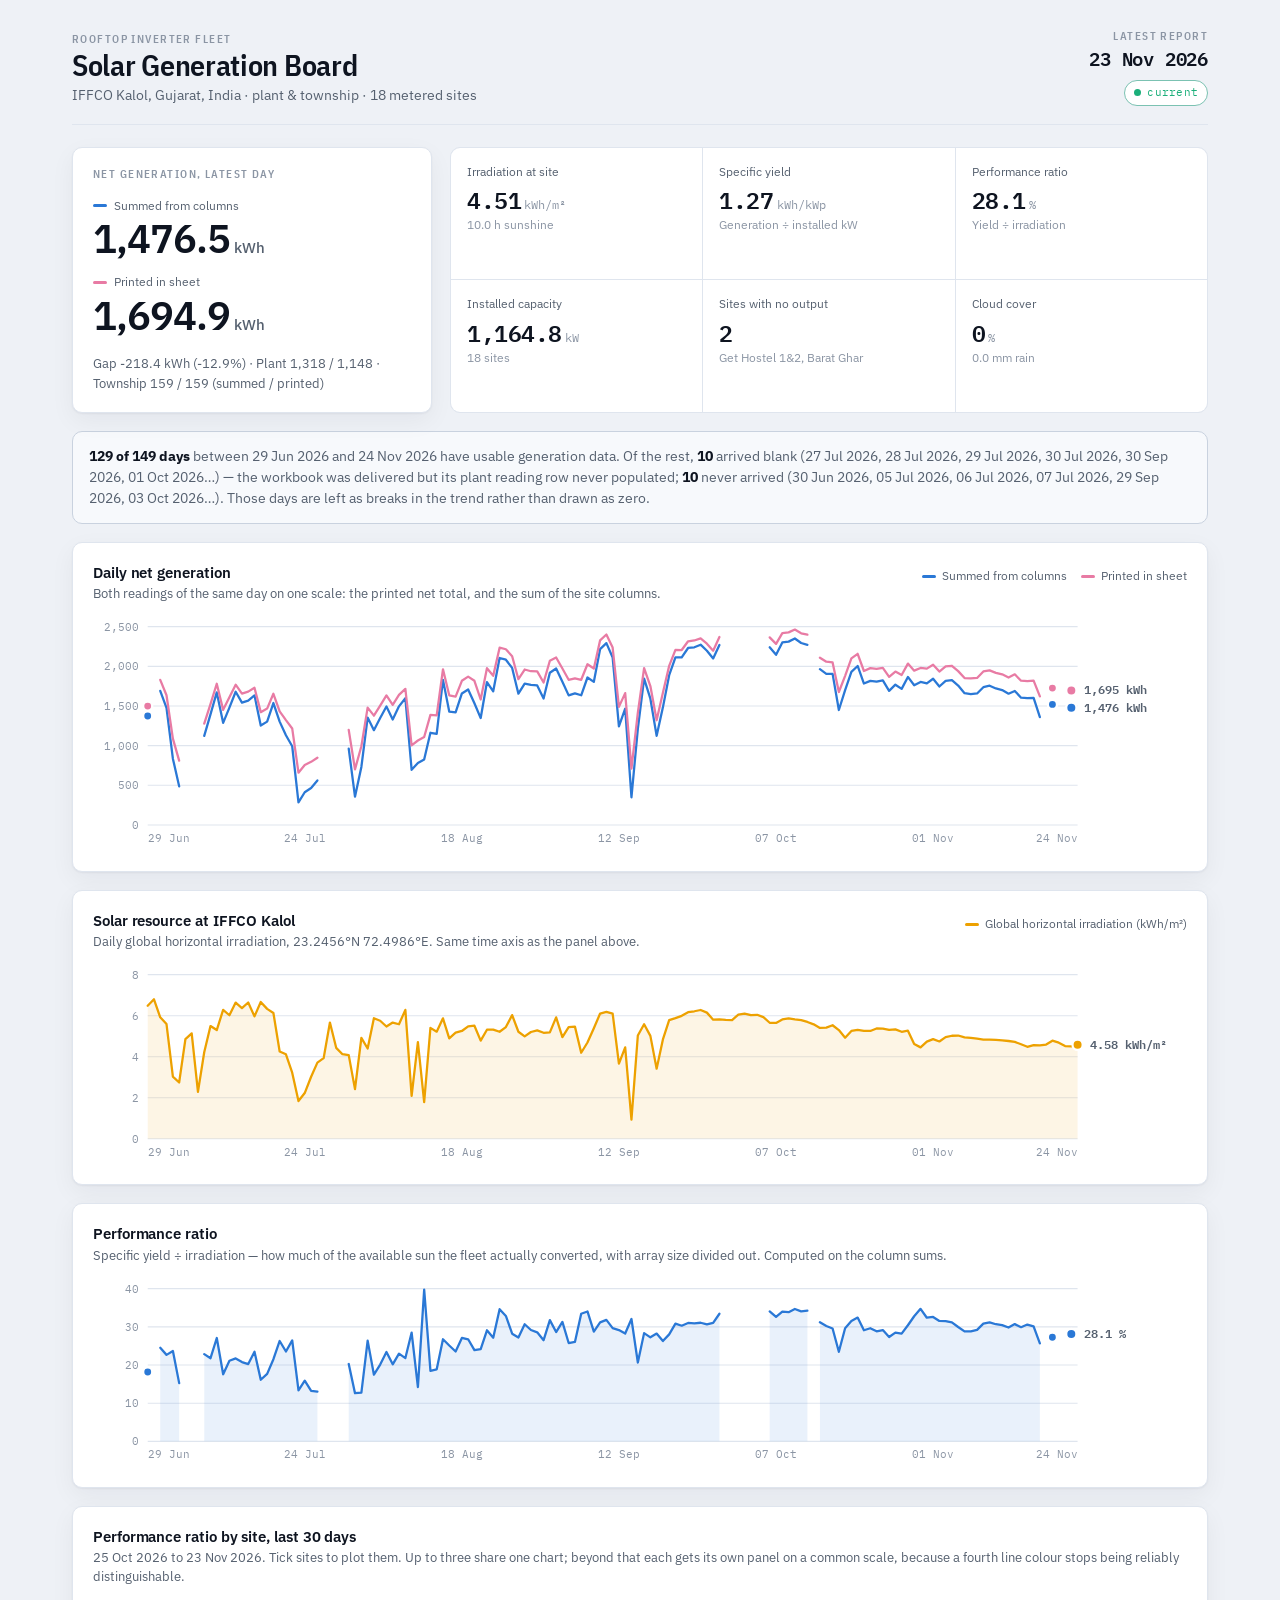
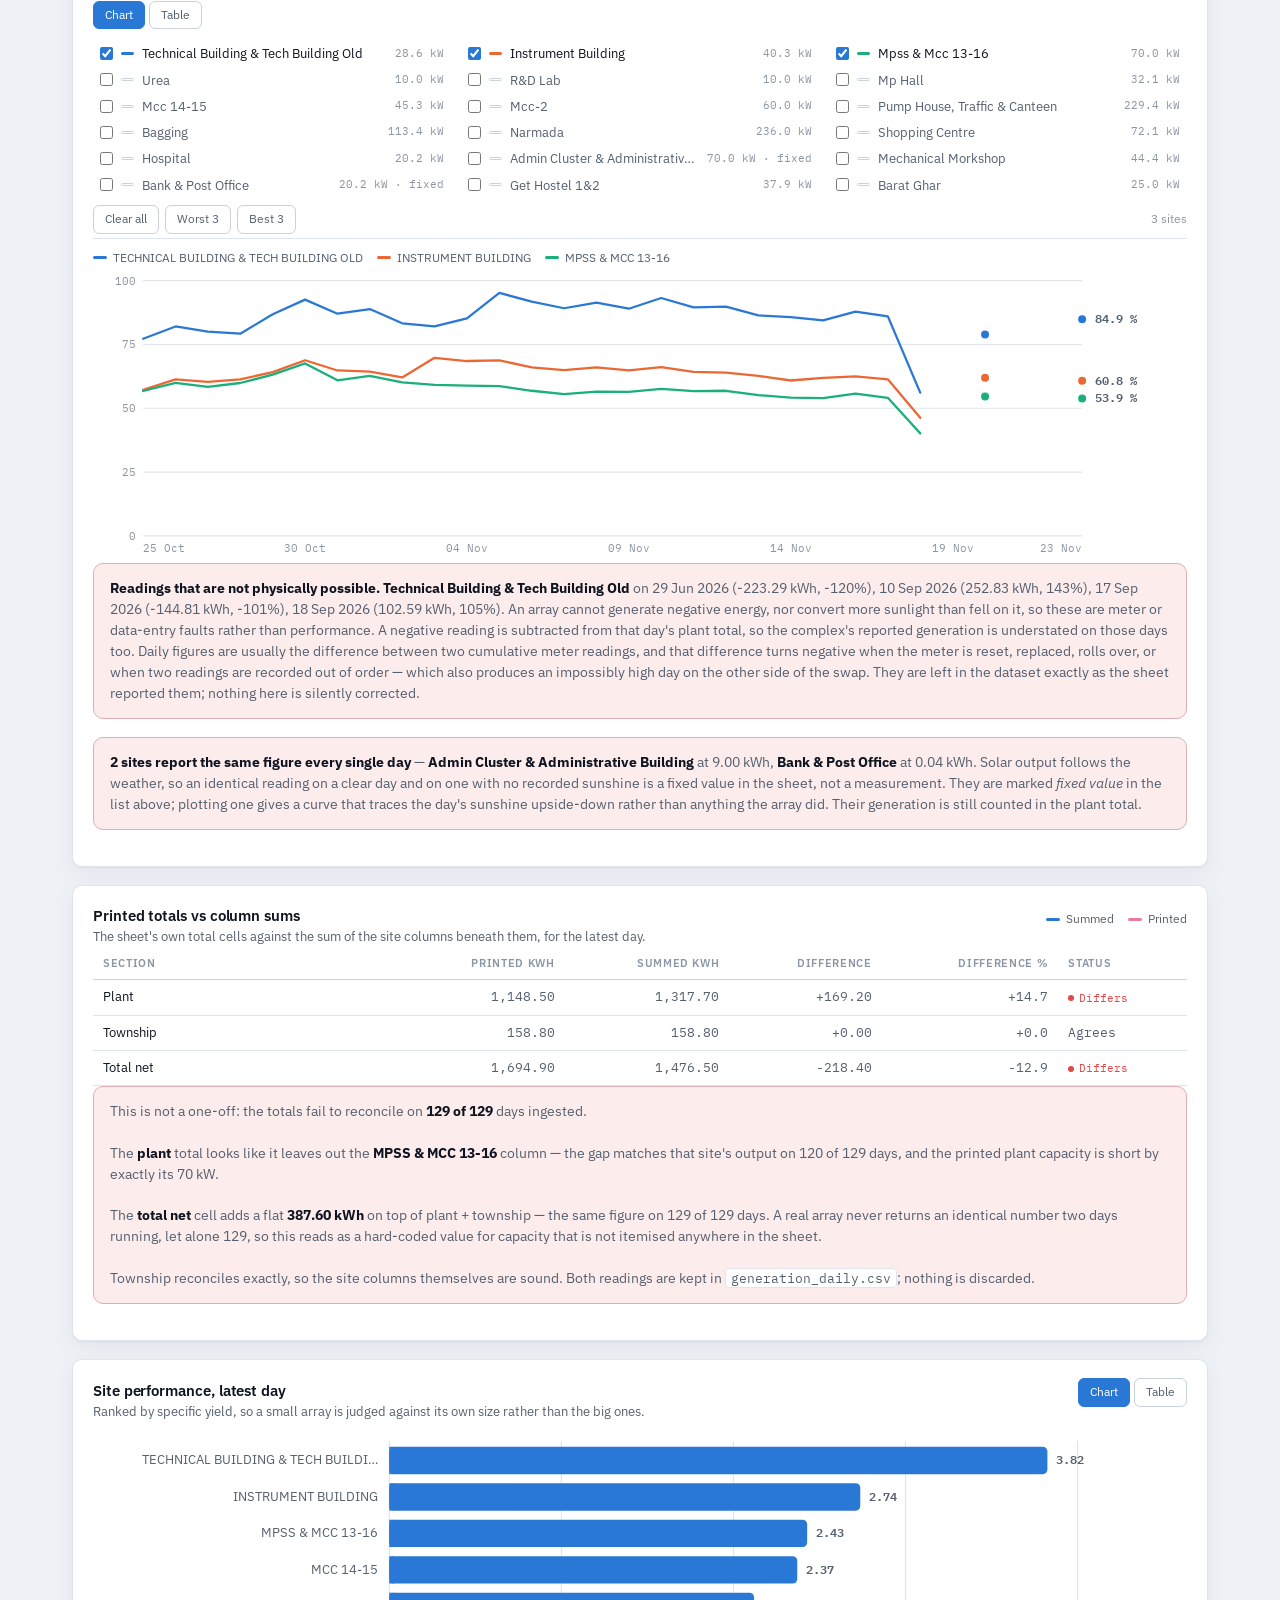
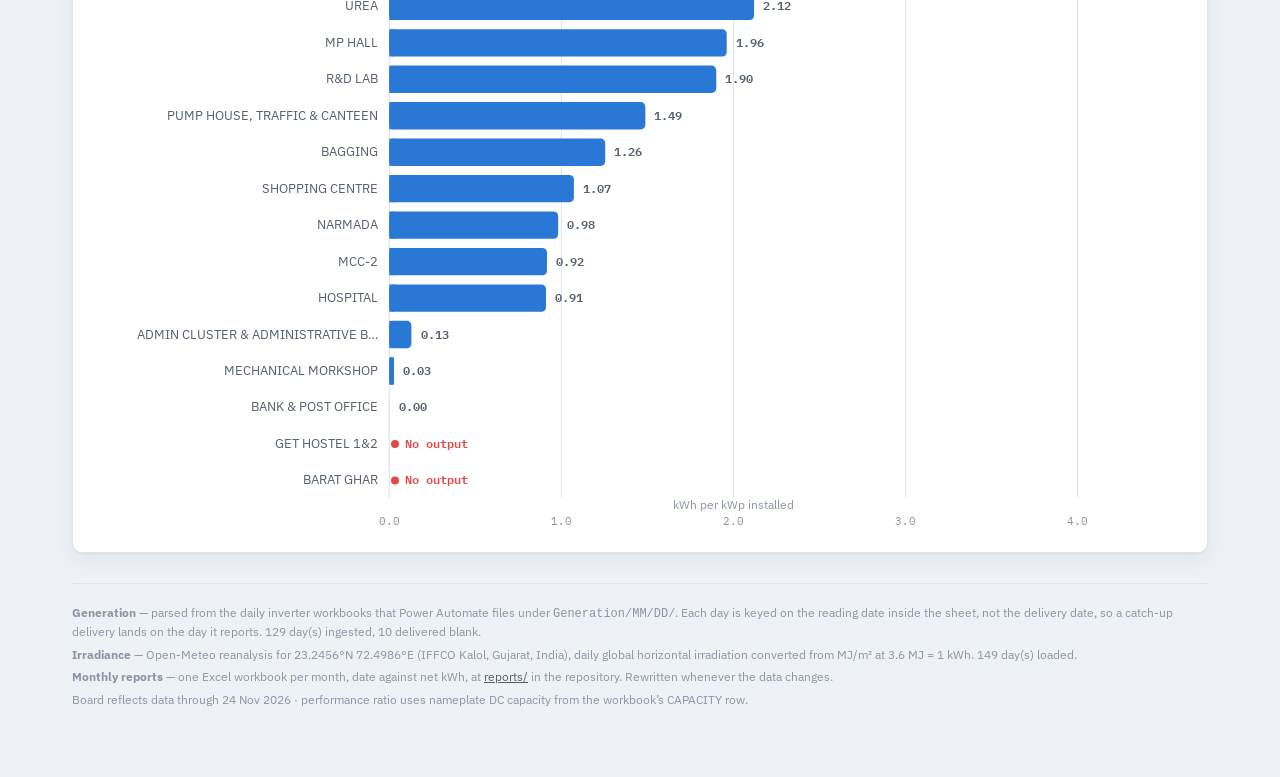
==== dashboard/index.html @ 22b6e3ba "Daily solar update: 2026-11-24" ====
<!doctype html>
<html lang="en">
<head>
<meta charset="utf-8">
<meta name="viewport" content="width=device-width, initial-scale=1">
<title>Kalol Solar Board</title>
<link rel="preconnect" href="https://fonts.googleapis.com">
<link rel="preconnect" href="https://fonts.gstatic.com" crossorigin>
<link rel="stylesheet" href="https://fonts.googleapis.com/css2?family=IBM+Plex+Mono:wght@400;600&family=IBM+Plex+Sans+Condensed:wght@600&family=IBM+Plex+Sans:wght@400;500;600&display=swap">
<style>/* IFFCO Kalol solar board - instrument-panel treatment.
   Tokens are defined once on :root (light), then redefined for the OS setting
   and for an explicit theme stamp, so all three viewer states resolve. */
:root {
  color-scheme: light;
  --bg: #eef1f6;
  --panel: #ffffff;
  --panel-2: #f7f9fc;
  --ink: #0e1420;
  --ink-2: #55606f;
  --ink-3: #8b95a4;
  --rule: #dfe5ee;
  --rule-strong: #c9d2df;
  --gen: #2a78d6;
  --printed: #e87ba4;
  --gen-wash: rgba(42, 120, 214, 0.10);
  --sun: #eda100;
  --sun-wash: rgba(237, 161, 0, 0.12);
  --good: #1baf7a;
  --crit: #e34948;
  --crit-wash: rgba(227, 73, 72, 0.10);
  --heat-1: #cde2fb;
  --heat-2: #9ec5f4;
  --heat-3: #6da7ec;
  --heat-4: #3987e5;
  --heat-5: #256abf;
  --heat-6: #184f95;
  --heat-7: #0d366b;
  --heat-none: #e8ecf3;
  --series-1: #2a78d6;
  --series-2: #eb6834;
  --series-3: #1baf7a;
  --shadow: 0 1px 2px rgba(14, 20, 32, .05), 0 8px 24px rgba(14, 20, 32, .05);
}
@media (prefers-color-scheme: dark) {
  :root:not([data-theme="light"]) {
    color-scheme: dark;
    --bg: #0f1218;
    --panel: #171b22;
    --panel-2: #1c212a;
    --ink: #eef1f6;
    --ink-2: #a4aebd;
    --ink-3: #6d7889;
    --rule: #252b35;
    --rule-strong: #333b47;
    --gen: #3987e5;
    --printed: #d55181;
    --gen-wash: rgba(57, 135, 229, 0.14);
    --sun: #c98500;
    --sun-wash: rgba(201, 133, 0, 0.16);
    --good: #199e70;
    --crit: #e66767;
    --crit-wash: rgba(230, 103, 103, 0.14);
    --heat-1: #0d366b;
    --heat-2: #184f95;
    --heat-3: #256abf;
    --heat-4: #3987e5;
    --heat-5: #5598e7;
    --heat-6: #86b6ef;
    --heat-7: #b7d3f6;
    --heat-none: #232833;
  --series-1: #3987e5;
  --series-2: #d95926;
  --series-3: #199e70;
    --series-1: #3987e5;
    --series-2: #d95926;
    --series-3: #199e70;
    --heat-1: #0d366b;
  --heat-2: #184f95;
  --heat-3: #256abf;
  --heat-4: #3987e5;
  --heat-5: #5598e7;
  --heat-6: #86b6ef;
  --heat-7: #b7d3f6;
  --heat-none: #232833;
  --series-1: #3987e5;
  --series-2: #d95926;
  --series-3: #199e70;
  --shadow: 0 1px 2px rgba(0, 0, 0, .3), 0 8px 24px rgba(0, 0, 0, .28);
  }
}
:root[data-theme="dark"] {
  color-scheme: dark;
  --bg: #0f1218;
  --panel: #171b22;
  --panel-2: #1c212a;
  --ink: #eef1f6;
  --ink-2: #a4aebd;
  --ink-3: #6d7889;
  --rule: #252b35;
  --rule-strong: #333b47;
  --gen: #3987e5;
  --printed: #d55181;
  --gen-wash: rgba(57, 135, 229, 0.14);
  --sun: #c98500;
  --sun-wash: rgba(201, 133, 0, 0.16);
  --good: #199e70;
  --crit: #e66767;
  --crit-wash: rgba(230, 103, 103, 0.14);
  --heat-1: #0d366b;
  --heat-2: #184f95;
  --heat-3: #256abf;
  --heat-4: #3987e5;
  --heat-5: #5598e7;
  --heat-6: #86b6ef;
  --heat-7: #b7d3f6;
  --heat-none: #232833;
  --series-1: #3987e5;
  --series-2: #d95926;
  --series-3: #199e70;
  --shadow: 0 1px 2px rgba(0, 0, 0, .3), 0 8px 24px rgba(0, 0, 0, .28);
}

* { box-sizing: border-box; }
body {
  margin: 0;
  background: var(--bg);
  color: var(--ink);
  font-family: "IBM Plex Sans", ui-sans-serif, system-ui, -apple-system, "Segoe UI", sans-serif;
  font-size: 15px;
  line-height: 1.55;
  -webkit-font-smoothing: antialiased;
}
.wrap { max-width: 1180px; margin: 0 auto; padding: 28px 22px 64px; }
h1, h2, h3 { margin: 0; text-wrap: balance; }

.eyebrow {
  font-family: "IBM Plex Sans Condensed", "IBM Plex Sans", sans-serif;
  text-transform: uppercase;
  letter-spacing: .13em;
  font-size: 11px;
  font-weight: 600;
  color: var(--ink-3);
}

/* ---- header rail ---- */
.rail {
  display: flex; flex-wrap: wrap; align-items: flex-end;
  justify-content: space-between; gap: 16px;
  padding-bottom: 18px; margin-bottom: 22px;
  border-bottom: 1px solid var(--rule);
}
.rail h1 {
  font-family: "IBM Plex Sans Condensed", "IBM Plex Sans", sans-serif;
  font-size: 30px; font-weight: 600; letter-spacing: -.01em; line-height: 1.15;
}
.rail .sub { color: var(--ink-2); font-size: 13.5px; margin-top: 2px; }
.stamp { text-align: right; }
.stamp .d {
  font-family: "IBM Plex Mono", ui-monospace, monospace;
  font-size: 19px; font-weight: 600; letter-spacing: -.01em;
}

.chip {
  display: inline-flex; align-items: center; gap: 6px;
  font-family: "IBM Plex Mono", ui-monospace, monospace;
  font-size: 11px; letter-spacing: .02em;
  padding: 3px 9px; border-radius: 999px;
  border: 1px solid var(--rule-strong); color: var(--ink-2); background: var(--panel);
}
.chip .dot { width: 7px; height: 7px; border-radius: 50%; background: var(--ink-3); flex: none; }
.chip.ok { border-color: color-mix(in srgb, var(--good) 45%, var(--rule-strong)); color: var(--good); }
.chip.ok .dot { background: var(--good); }
.chip.bad { border-color: color-mix(in srgb, var(--crit) 45%, var(--rule-strong)); color: var(--crit); }
.chip.bad .dot { background: var(--crit); }

/* ---- hero + KPI ---- */
.band { display: grid; grid-template-columns: minmax(280px, 360px) 1fr; gap: 18px; margin-bottom: 18px; }
@media (max-width: 860px) { .band { grid-template-columns: 1fr; } }

.card {
  background: var(--panel); border: 1px solid var(--rule);
  border-radius: 10px; padding: 18px 20px; box-shadow: var(--shadow);
}
.hero { display: flex; flex-direction: column; justify-content: center; }
.hero .figs { display: flex; flex-direction: column; gap: 14px; margin: 14px 0 10px; }
.hero .fl { display: flex; align-items: center; gap: 7px; font-size: 12px; color: var(--ink-2); }
.hero .fl i { width: 14px; height: 3px; border-radius: 2px; flex: none; }
.hero .val {
  font-size: 40px; font-weight: 600; line-height: 1.05; letter-spacing: -.025em;
  margin-top: 2px; color: var(--ink);
}
.hero .unit { font-size: 15px; font-weight: 500; color: var(--ink-2); margin-left: 4px; letter-spacing: 0; }
.hero .note { color: var(--ink-2); font-size: 13px; margin-top: 8px; }

.kpis { display: grid; grid-template-columns: repeat(3, minmax(0, 1fr)); gap: 1px;
        background: var(--rule); border: 1px solid var(--rule); border-radius: 10px;
        overflow: hidden; grid-auto-rows: 1fr; }
@media (max-width: 1000px) { .kpis { grid-template-columns: repeat(2, minmax(0, 1fr)); } }
@media (max-width: 520px) { .kpis { grid-template-columns: 1fr; } }
.kpi { background: var(--panel); padding: 15px 16px 14px; }
.kpi .k { font-size: 12px; color: var(--ink-2); margin-bottom: 6px; }
.kpi .v {
  font-family: "IBM Plex Mono", ui-monospace, monospace;
  font-size: 23px; font-weight: 600; letter-spacing: -.02em; line-height: 1.1; color: var(--ink);
}
.kpi .v small { font-size: 12px; font-weight: 400; color: var(--ink-3); margin-left: 3px; letter-spacing: 0; }
.kpi .m { font-size: 11.5px; color: var(--ink-3); margin-top: 4px; }

/* ---- notices ---- */
.notice {
  display: flex; gap: 12px; align-items: flex-start;
  border: 1px solid color-mix(in srgb, var(--crit) 35%, var(--rule));
  background: var(--crit-wash);
  border-radius: 10px; padding: 14px 16px; margin-bottom: 18px; font-size: 13.5px;
}
.notice.info { border-color: var(--rule-strong); background: var(--panel-2); }
.notice b { color: var(--ink); }
.notice .body { color: var(--ink-2); }
.notice code {
  font-family: "IBM Plex Mono", ui-monospace, monospace; font-size: 12.5px;
  background: var(--panel); border: 1px solid var(--rule); border-radius: 4px; padding: 1px 5px;
}

/* ---- panels ---- */
.panel { margin-bottom: 18px; }
.panel-head { display: flex; justify-content: space-between; align-items: baseline; gap: 14px; margin-bottom: 2px; flex-wrap: wrap; }
.panel-head h2 { font-size: 15px; font-weight: 600; letter-spacing: -.005em; }
.panel-head .cap { color: var(--ink-2); font-size: 12.5px; }
.legend { display: flex; gap: 14px; flex-wrap: wrap; align-items: center; }
.legend span { display: inline-flex; align-items: center; gap: 6px; font-size: 12px; color: var(--ink-2); }
.legend i { width: 14px; height: 3px; border-radius: 2px; display: inline-block; }

.plot { position: relative; margin-top: 10px; }
.plot svg { display: block; width: 100%; height: auto; overflow: visible; }
.axis { font-family: "IBM Plex Mono", ui-monospace, monospace; font-size: 10px; fill: var(--ink-3); font-variant-numeric: tabular-nums; }
.axis-title { font-size: 10.5px; fill: var(--ink-3); }
.grid { stroke: var(--rule); stroke-width: 1; }
.zero { stroke: var(--rule-strong); stroke-width: 1; }
.crosshair { stroke: var(--rule-strong); stroke-width: 1; opacity: 0; pointer-events: none; }
.hit { fill: transparent; }
.site-label {
  font-family: "IBM Plex Sans", ui-sans-serif, system-ui, sans-serif;
  font-size: 11.5px; fill: var(--ink-2);
}
.dlabel { font-family: "IBM Plex Mono", ui-monospace, monospace; font-size: 10.5px; font-weight: 600; fill: var(--ink-2); font-variant-numeric: tabular-nums; }

.tip {
  position: absolute; pointer-events: none; opacity: 0; transform: translate(-50%, -108%);
  background: var(--panel); border: 1px solid var(--rule-strong); border-radius: 7px;
  box-shadow: var(--shadow); padding: 8px 11px; font-size: 12px; white-space: nowrap; z-index: 5;
  transition: opacity .09s ease;
}
.tip .t-d { font-family: "IBM Plex Mono", ui-monospace, monospace; font-size: 11px; color: var(--ink-3); margin-bottom: 3px; }
.tip .t-r { display: flex; align-items: center; gap: 7px; color: var(--ink-2); }
.tip .t-r b { color: var(--ink); font-family: "IBM Plex Mono", ui-monospace, monospace; font-variant-numeric: tabular-nums; }
.tip i { width: 9px; height: 3px; border-radius: 2px; flex: none; }

.scale { display: flex; gap: 10px; flex-wrap: wrap; align-items: center; font-size: 11.5px;
          color: var(--ink-2); margin-top: 2px; }
.scale .steps { display: flex; align-items: center; gap: 2px; }
.scale .steps i { width: 22px; height: 10px; border-radius: 2px; display: inline-block; }
.scale .nd { display: inline-flex; align-items: center; gap: 5px; }
.scale .nd i {
  width: 11px; height: 11px; border-radius: 2px; display: inline-block;
  background: repeating-linear-gradient(45deg, var(--heat-none) 0 2px,
              var(--ink-3) 2px 3.2px);
}
.cell { shape-rendering: crispEdges; }
.cell:hover { stroke: var(--ink); stroke-width: 1.5; }

.picker {
  display: grid; grid-template-columns: repeat(auto-fill, minmax(268px, 1fr));
  gap: 2px 10px; margin: 12px 0 8px;
}
.pick {
  display: flex; align-items: center; gap: 8px; padding: 4px 7px; border-radius: 6px;
  cursor: pointer; font-size: 12.5px; color: var(--ink-2); line-height: 1.3;
}
.pick:hover { background: var(--panel-2); }
.pick.on { color: var(--ink); }
.pick input { margin: 0; flex: none; accent-color: var(--gen); }
.pick .sw {
  width: 13px; height: 3px; border-radius: 2px; flex: none;
  border: 1px solid var(--rule-strong);
}
.pick.on .sw { border-color: transparent; }
.pick .nm { flex: 1; min-width: 0; overflow: hidden; text-overflow: ellipsis;
            white-space: nowrap; }
.pick .cap { font-family: "IBM Plex Mono", ui-monospace, monospace; font-size: 10.5px;
             color: var(--ink-3); flex: none; }
.picker-bar { display: flex; gap: 6px; align-items: center; flex-wrap: wrap;
              padding-bottom: 4px; border-bottom: 1px solid var(--rule); }
.picker-bar .cap { margin-left: auto; font-size: 11.5px; color: var(--ink-3); }

.minis { display: grid; grid-template-columns: repeat(auto-fit, minmax(320px, 1fr));
         gap: 14px; margin-top: 12px; }
.mini { border: 1px solid var(--rule); border-radius: 8px; padding: 8px 10px 4px;
        background: var(--panel-2); }
.mini-h { display: flex; align-items: baseline; gap: 8px; font-size: 12px;
          color: var(--ink-2); margin-bottom: 2px; }
.mini-h b { color: var(--ink); font-size: 12.5px; overflow: hidden;
            text-overflow: ellipsis; white-space: nowrap; }
.mini-h span { margin-left: auto; font-family: "IBM Plex Mono", ui-monospace, monospace;
               font-size: 11px; color: var(--ink-3); flex: none; }
.mini svg { display: block; width: 100%; height: auto; overflow: visible; }

.empty {
  border: 1px dashed var(--rule-strong); border-radius: 8px; padding: 26px 18px;
  text-align: center; color: var(--ink-2); font-size: 13px; background: var(--panel-2); margin-top: 10px;
}

/* ---- site table ---- */
.tabs { display: flex; gap: 4px; }
.tab {
  font: inherit; font-size: 12px; cursor: pointer; padding: 4px 11px; border-radius: 6px;
  border: 1px solid var(--rule-strong); background: var(--panel); color: var(--ink-2);
}
.tab[aria-selected="true"] { background: var(--gen); border-color: var(--gen); color: #fff; }
.tab:focus-visible { outline: 2px solid var(--gen); outline-offset: 2px; }

.scroller { overflow-x: auto; }
table { border-collapse: collapse; width: 100%; font-size: 13px; min-width: 620px; }
th, td { text-align: right; padding: 7px 10px; border-bottom: 1px solid var(--rule); white-space: nowrap; }
th:first-child, td:first-child { text-align: left; white-space: normal; min-width: 190px; }
thead th { font-size: 11px; color: var(--ink-3); font-weight: 600; text-transform: uppercase; letter-spacing: .06em; border-bottom-color: var(--rule-strong); }
tbody td { font-family: "IBM Plex Mono", ui-monospace, monospace; font-variant-numeric: tabular-nums; color: var(--ink-2); }
tbody td:first-child { font-family: "IBM Plex Sans", sans-serif; color: var(--ink); }
tbody tr:hover td { background: var(--panel-2); }
tfoot td { font-family: "IBM Plex Mono", ui-monospace, monospace; font-variant-numeric: tabular-nums; font-weight: 600; color: var(--ink); border-top: 1px solid var(--rule-strong); }
.flag { font-size: 11px; color: var(--crit); display: inline-flex; align-items: center; gap: 5px; }
.flag::before { content: ""; width: 6px; height: 6px; border-radius: 50%; background: var(--crit); }
.hidden { display: none; }

footer { margin-top: 30px; padding-top: 16px; border-top: 1px solid var(--rule); color: var(--ink-3); font-size: 12px; }
footer a { color: var(--ink-2); }
footer p { margin: 4px 0; }
@media (prefers-reduced-motion: reduce) { * { transition: none !important; animation: none !important; } }
</style>
</head>
<body>
<div class="wrap"><div class="rail"><div><div class="eyebrow">Rooftop inverter fleet</div><h1>Solar Generation Board</h1><div class="sub">IFFCO Kalol, Gujarat, India · plant &amp; township · 18 metered sites</div></div><div class="stamp"><div class="eyebrow">Latest report</div><div class="d">23 Nov 2026</div><div style="margin-top:5px"><span class="chip ok"><span class="dot"></span>current</span></div></div></div><div class="band"><section class="card hero"><div class="eyebrow">Net generation, latest day</div><div class="figs"><div class="fig"><div class="fl"><i style="background:var(--gen)"></i>Summed from columns</div><div class="val">1,476.5<span class="unit">kWh</span></div></div><div class="fig"><div class="fl"><i style="background:var(--printed)"></i>Printed in sheet</div><div class="val">1,694.9<span class="unit">kWh</span></div></div></div><div class="note">Gap -218.4 kWh (-12.9%) · Plant 1,318 / 1,148 · Township 159 / 159  (summed / printed)</div></section><div class="kpis"><div class="kpi"><div class="k">Irradiation at site</div><div class="v">4.51<small>kWh/m²</small></div><div class="m">10.0 h sunshine</div></div><div class="kpi"><div class="k">Specific yield</div><div class="v">1.27<small>kWh/kWp</small></div><div class="m">Generation ÷ installed kW</div></div><div class="kpi"><div class="k">Performance ratio</div><div class="v">28.1<small>%</small></div><div class="m">Yield ÷ irradiation</div></div><div class="kpi"><div class="k">Installed capacity</div><div class="v">1,164.8<small>kW</small></div><div class="m">18 sites</div></div><div class="kpi"><div class="k">Sites with no output</div><div class="v">2</div><div class="m">Get Hostel 1&amp;2, Barat Ghar</div></div><div class="kpi"><div class="k">Cloud cover</div><div class="v">0<small>%</small></div><div class="m">0.0 mm rain</div></div></div></div><div class="notice info"><div class="body"><b>129 of 149 days</b> between 29 Jun 2026 and 24 Nov 2026 have usable generation data. Of the rest, <b>10</b> arrived blank (27 Jul 2026, 28 Jul 2026, 29 Jul 2026, 30 Jul 2026, 30 Sep 2026, 01 Oct 2026…) — the workbook was delivered but its plant reading row never populated; <b>10</b> never arrived (30 Jun 2026, 05 Jul 2026, 06 Jul 2026, 07 Jul 2026, 29 Sep 2026, 03 Oct 2026…). Those days are left as breaks in the trend rather than drawn as zero.</div></div><section class="card panel"><div class="panel-head"><div><h2>Daily net generation</h2><div class="cap">Both readings of the same day on one scale: the printed net total, and the sum of the site columns.</div></div><div class="legend"><span><i style="background:var(--gen)"></i>Summed from columns</span><span><i style="background:var(--printed)"></i>Printed in sheet</span></div></div><div class="plot" id="p-gen"><svg viewBox="0 0 960 210" role="img" aria-label="Summed from columns and Printed in sheet over time"><line class="grid" x1="48" y1="186.0" x2="864" y2="186.0"/><text class="axis" x="40" y="189.5" text-anchor="end">0</text><line class="grid" x1="48" y1="151.2" x2="864" y2="151.2"/><text class="axis" x="40" y="154.7" text-anchor="end">500</text><line class="grid" x1="48" y1="116.4" x2="864" y2="116.4"/><text class="axis" x="40" y="119.9" text-anchor="end">1,000</text><line class="grid" x1="48" y1="81.6" x2="864" y2="81.6"/><text class="axis" x="40" y="85.1" text-anchor="end">1,500</text><line class="grid" x1="48" y1="46.8" x2="864" y2="46.8"/><text class="axis" x="40" y="50.3" text-anchor="end">2,000</text><line class="grid" x1="48" y1="12.0" x2="864" y2="12.0"/><text class="axis" x="40" y="15.5" text-anchor="end">2,500</text><text class="axis" x="48.0" y="201" text-anchor="start">29 Jun</text><text class="axis" x="185.8" y="201" text-anchor="middle">24 Jul</text><text class="axis" x="323.7" y="201" text-anchor="middle">18 Aug</text><text class="axis" x="461.5" y="201" text-anchor="middle">12 Sep</text><text class="axis" x="599.4" y="201" text-anchor="middle">07 Oct</text><text class="axis" x="737.2" y="201" text-anchor="middle">01 Nov</text><text class="axis" x="864.0" y="201" text-anchor="end">24 Nov</text><circle cx="48.0" cy="90.4" r="4" fill="var(--gen)" stroke="var(--panel)" stroke-width="2"/><path d="M59.0,68.3 L64.5,83.2 L70.1,127.8 L75.6,152.1" fill="none" stroke="var(--gen)" stroke-width="2" stroke-linejoin="round" stroke-linecap="round"/><path d="M97.6,107.8 L103.1,89.0 L108.6,69.7 L114.2,96.4 L119.7,83.0 L125.2,69.1 L130.7,78.7 L136.2,76.9 L141.7,72.3 L147.2,98.8 L152.8,95.3 L158.3,79.0 L163.8,95.3 L169.3,107.3 L174.8,116.9 L180.3,166.1 L185.8,157.3 L191.4,153.6 L196.9,146.9" fill="none" stroke="var(--gen)" stroke-width="2" stroke-linejoin="round" stroke-linecap="round"/><path d="M224.4,119.0 L229.9,161.2 L235.5,135.1 L241.0,91.8 L246.5,102.8 L252.0,92.1 L257.5,82.1 L263.0,93.4 L268.5,81.9 L274.1,74.8 L279.6,137.6 L285.1,131.6 L290.6,128.5 L296.1,105.1 L301.6,106.1 L307.1,58.7 L312.6,86.5 L318.2,87.2 L323.7,70.6 L329.2,67.1 L334.7,79.2 L340.2,92.2 L345.7,60.6 L351.2,68.7 L356.8,39.5 L362.3,41.0 L367.8,48.2 L373.3,70.8 L378.8,61.9 L384.3,63.0 L389.8,63.6 L395.4,75.1 L400.9,52.4 L406.4,48.7 L411.9,60.4 L417.4,72.3 L422.9,70.5 L428.4,72.2 L433.9,56.6 L439.5,60.4 L445.0,31.7 L450.5,26.4 L456.0,39.1 L461.5,99.4 L467.0,84.0 L472.5,161.7 L478.1,101.7 L483.6,57.6 L489.1,75.2 L494.6,107.8 L500.1,82.8 L505.6,54.6 L511.1,38.9 L516.6,38.9 L522.2,30.7 L527.7,30.1 L533.2,27.8 L538.7,33.1 L544.2,39.9 L549.7,28.1" fill="none" stroke="var(--gen)" stroke-width="2" stroke-linejoin="round" stroke-linecap="round"/><path d="M593.8,30.1 L599.4,36.7 L604.9,25.8 L610.4,25.1 L615.9,22.4 L621.4,26.3 L626.9,27.9" fill="none" stroke="var(--gen)" stroke-width="2" stroke-linejoin="round" stroke-linecap="round"/><path d="M637.9,49.3 L643.5,53.4 L649.0,53.4 L654.5,85.1 L660.0,67.6 L665.5,51.6 L671.0,46.5 L676.5,61.9 L682.1,59.6 L687.6,60.3 L693.1,59.1 L698.6,68.3 L704.1,62.9 L709.6,66.6 L715.1,56.1 L720.6,63.4 L726.2,60.5 L731.7,61.8 L737.2,57.7 L742.7,64.5 L748.2,59.5 L753.7,59.0 L759.2,63.7 L764.8,70.4 L770.3,71.1 L775.8,70.6 L781.3,65.1 L786.8,63.8 L792.3,66.2 L797.8,67.6 L803.4,70.8 L808.9,68.4 L814.4,74.3 L819.9,74.7 L825.4,74.4 L830.9,91.3" fill="none" stroke="var(--gen)" stroke-width="2" stroke-linejoin="round" stroke-linecap="round"/><circle cx="841.9" cy="80.2" r="4" fill="var(--gen)" stroke="var(--panel)" stroke-width="2"/><circle cx="858.5" cy="83.2" r="4" fill="var(--gen)" stroke="var(--panel)" stroke-width="2"/><circle cx="48.0" cy="81.7" r="4" fill="var(--printed)" stroke="var(--panel)" stroke-width="2"/><path d="M59.0,58.7 L64.5,72.2 L70.1,110.2 L75.6,129.5" fill="none" stroke="var(--printed)" stroke-width="2" stroke-linejoin="round" stroke-linecap="round"/><path d="M97.6,97.1 L103.1,79.9 L108.6,62.1 L114.2,85.0 L119.7,74.0 L125.2,62.9 L130.7,70.7 L136.2,69.0 L141.7,65.6 L147.2,87.0 L152.8,83.9 L158.3,70.9 L163.8,86.3 L169.3,94.0 L174.8,101.3 L180.3,140.1 L185.8,133.4 L191.4,130.6 L196.9,127.0" fill="none" stroke="var(--printed)" stroke-width="2" stroke-linejoin="round" stroke-linecap="round"/><path d="M224.4,102.5 L229.9,137.2 L235.5,116.9 L241.0,83.0 L246.5,90.1 L252.0,81.3 L257.5,72.3 L263.0,80.6 L268.5,71.9 L274.1,66.6 L279.6,116.1 L285.1,111.9 L290.6,108.8 L296.1,89.4 L301.6,89.8 L307.1,49.4 L312.6,72.2 L318.2,73.4 L323.7,59.5 L329.2,55.8 L334.7,59.5 L340.2,75.9 L345.7,48.4 L351.2,55.1 L356.8,30.4 L362.3,31.8 L367.8,37.9 L373.3,58.1 L378.8,49.6 L384.3,51.1 L389.8,51.2 L395.4,61.0 L400.9,41.9 L406.4,39.0 L411.9,48.7 L417.4,58.6 L422.9,57.4 L428.4,58.6 L433.9,45.0 L439.5,48.7 L445.0,24.0 L450.5,18.9 L456.0,30.3 L461.5,82.4 L467.0,70.3 L472.5,136.6 L478.1,87.7 L483.6,48.3 L489.1,64.1 L494.6,94.1 L500.1,69.9 L505.6,46.4 L511.1,32.4 L516.6,32.5 L522.2,24.8 L527.7,24.1 L533.2,22.3 L538.7,26.9 L544.2,33.1 L549.7,21.1" fill="none" stroke="var(--printed)" stroke-width="2" stroke-linejoin="round" stroke-linecap="round"/><path d="M593.8,21.4 L599.4,27.1 L604.9,17.6 L610.4,17.0 L615.9,14.5 L621.4,17.8 L626.9,19.0" fill="none" stroke="var(--printed)" stroke-width="2" stroke-linejoin="round" stroke-linecap="round"/><path d="M637.9,39.2 L643.5,42.7 L649.0,43.4 L654.5,69.3 L660.0,55.1 L665.5,39.8 L671.0,35.8 L676.5,50.9 L682.1,48.4 L687.6,49.0 L693.1,48.1 L698.6,56.0 L704.1,51.4 L709.6,54.4 L715.1,44.4 L720.6,50.6 L726.2,48.2 L731.7,48.8 L737.2,45.4 L742.7,51.4 L748.2,46.8 L753.7,46.3 L759.2,51.0 L764.8,57.1 L770.3,57.3 L775.8,57.0 L781.3,51.3 L786.8,50.3 L792.3,52.5 L797.8,53.8 L803.4,56.6 L808.9,53.8 L814.4,59.4 L819.9,59.8 L825.4,59.4 L830.9,73.2" fill="none" stroke="var(--printed)" stroke-width="2" stroke-linejoin="round" stroke-linecap="round"/><circle cx="841.9" cy="65.9" r="4" fill="var(--printed)" stroke="var(--panel)" stroke-width="2"/><circle cx="858.5" cy="68.0" r="4" fill="var(--printed)" stroke="var(--panel)" stroke-width="2"/><circle cx="858.5" cy="68.0" r="4.5" fill="var(--printed)" stroke="var(--panel)" stroke-width="2"/><text class="dlabel" x="869.5" y="71.5">1,695 kWh</text><circle cx="858.5" cy="83.2" r="4.5" fill="var(--gen)" stroke="var(--panel)" stroke-width="2"/><text class="dlabel" x="869.5" y="86.7">1,476 kWh</text><line class="crosshair" x1="0" y1="12" x2="0" y2="186"/><circle class="hover-dot" cx="0" cy="0" r="4.5" fill="var(--gen)" stroke="var(--panel)" stroke-width="2" style="opacity:0"/><circle class="hover-dot" cx="0" cy="0" r="4.5" fill="var(--printed)" stroke="var(--panel)" stroke-width="2" style="opacity:0"/></svg><div class="tip"></div></div></section><section class="card panel"><div class="panel-head"><div><h2>Solar resource at IFFCO Kalol</h2><div class="cap">Daily global horizontal irradiation, 23.2456°N 72.4986°E. Same time axis as the panel above.</div></div><div class="legend"><span><i style="background:var(--sun)"></i>Global horizontal irradiation (kWh/m²)</span></div></div><div class="plot" id="p-irr"><svg viewBox="0 0 960 180" role="img" aria-label="Irradiation (GHI) over time"><line class="grid" x1="48" y1="156.0" x2="864" y2="156.0"/><text class="axis" x="40" y="159.5" text-anchor="end">0</text><line class="grid" x1="48" y1="120.0" x2="864" y2="120.0"/><text class="axis" x="40" y="123.5" text-anchor="end">2</text><line class="grid" x1="48" y1="84.0" x2="864" y2="84.0"/><text class="axis" x="40" y="87.5" text-anchor="end">4</text><line class="grid" x1="48" y1="48.0" x2="864" y2="48.0"/><text class="axis" x="40" y="51.5" text-anchor="end">6</text><line class="grid" x1="48" y1="12.0" x2="864" y2="12.0"/><text class="axis" x="40" y="15.5" text-anchor="end">8</text><text class="axis" x="48.0" y="171" text-anchor="start">29 Jun</text><text class="axis" x="185.8" y="171" text-anchor="middle">24 Jul</text><text class="axis" x="323.7" y="171" text-anchor="middle">18 Aug</text><text class="axis" x="461.5" y="171" text-anchor="middle">12 Sep</text><text class="axis" x="599.4" y="171" text-anchor="middle">07 Oct</text><text class="axis" x="737.2" y="171" text-anchor="middle">01 Nov</text><text class="axis" x="864.0" y="171" text-anchor="end">24 Nov</text><path d="M48.0,156.0 L48.0,39.3 L53.5,33.6 L59.0,49.4 L64.5,55.3 L70.1,101.4 L75.6,106.6 L81.1,68.6 L86.6,63.5 L92.1,114.8 L97.6,80.1 L103.1,57.1 L108.6,60.6 L114.2,42.9 L119.7,47.6 L125.2,36.5 L130.7,41.3 L136.2,36.4 L141.7,48.6 L147.2,36.0 L152.8,42.0 L158.3,45.6 L163.8,79.4 L169.3,81.9 L174.8,98.0 L180.3,122.9 L185.8,115.9 L191.4,101.6 L196.9,89.2 L202.4,85.2 L207.9,54.0 L213.4,76.2 L218.9,81.8 L224.4,82.6 L229.9,112.4 L235.5,67.5 L241.0,76.8 L246.5,50.2 L252.0,52.4 L257.5,57.5 L263.0,54.0 L268.5,55.5 L274.1,42.9 L279.6,118.3 L285.1,71.2 L290.6,123.9 L296.1,58.7 L301.6,62.0 L307.1,50.3 L312.6,67.9 L318.2,62.9 L323.7,61.4 L329.2,57.3 L334.7,56.8 L340.2,69.9 L345.7,60.3 L351.2,60.2 L356.8,62.1 L362.3,58.0 L367.8,47.5 L373.3,62.1 L378.8,66.1 L384.3,62.3 L389.8,60.9 L395.4,63.0 L400.9,62.6 L406.4,49.5 L411.9,66.8 L417.4,58.0 L422.9,57.6 L428.4,80.5 L433.9,71.5 L439.5,59.0 L445.0,46.1 L450.5,44.7 L456.0,46.1 L461.5,90.1 L467.0,75.8 L472.5,139.2 L478.1,65.4 L483.6,55.5 L489.1,65.7 L494.6,94.5 L500.1,68.8 L505.6,51.9 L511.1,50.1 L516.6,48.1 L522.2,44.9 L527.7,44.1 L533.2,43.0 L538.7,45.3 L544.2,51.5 L549.7,51.2 L555.2,51.7 L560.8,51.8 L566.3,47.0 L571.8,46.1 L577.3,47.4 L582.8,47.2 L588.3,49.3 L593.8,54.2 L599.4,54.3 L604.9,51.3 L610.4,50.4 L615.9,51.3 L621.4,51.9 L626.9,53.5 L632.4,55.6 L637.9,58.7 L643.5,58.5 L649.0,56.4 L654.5,60.6 L660.0,67.3 L665.5,61.4 L671.0,60.5 L676.5,61.4 L682.1,61.4 L687.6,59.2 L693.1,59.4 L698.6,60.5 L704.1,60.0 L709.6,62.1 L715.1,61.2 L720.6,72.9 L726.2,75.8 L731.7,70.8 L737.2,68.6 L742.7,70.6 L748.2,66.8 L753.7,65.6 L759.2,65.4 L764.8,67.0 L770.3,67.5 L775.8,68.2 L781.3,69.0 L786.8,68.9 L792.3,69.3 L797.8,69.7 L803.4,70.2 L808.9,71.0 L814.4,73.1 L819.9,75.3 L825.4,73.8 L830.9,74.1 L836.4,73.3 L841.9,69.9 L847.5,71.7 L853.0,74.6 L858.5,74.9 L864.0,73.5 L864.0,156.0 Z" fill="var(--sun)" opacity="0.10"/><path d="M48.0,39.3 L53.5,33.6 L59.0,49.4 L64.5,55.3 L70.1,101.4 L75.6,106.6 L81.1,68.6 L86.6,63.5 L92.1,114.8 L97.6,80.1 L103.1,57.1 L108.6,60.6 L114.2,42.9 L119.7,47.6 L125.2,36.5 L130.7,41.3 L136.2,36.4 L141.7,48.6 L147.2,36.0 L152.8,42.0 L158.3,45.6 L163.8,79.4 L169.3,81.9 L174.8,98.0 L180.3,122.9 L185.8,115.9 L191.4,101.6 L196.9,89.2 L202.4,85.2 L207.9,54.0 L213.4,76.2 L218.9,81.8 L224.4,82.6 L229.9,112.4 L235.5,67.5 L241.0,76.8 L246.5,50.2 L252.0,52.4 L257.5,57.5 L263.0,54.0 L268.5,55.5 L274.1,42.9 L279.6,118.3 L285.1,71.2 L290.6,123.9 L296.1,58.7 L301.6,62.0 L307.1,50.3 L312.6,67.9 L318.2,62.9 L323.7,61.4 L329.2,57.3 L334.7,56.8 L340.2,69.9 L345.7,60.3 L351.2,60.2 L356.8,62.1 L362.3,58.0 L367.8,47.5 L373.3,62.1 L378.8,66.1 L384.3,62.3 L389.8,60.9 L395.4,63.0 L400.9,62.6 L406.4,49.5 L411.9,66.8 L417.4,58.0 L422.9,57.6 L428.4,80.5 L433.9,71.5 L439.5,59.0 L445.0,46.1 L450.5,44.7 L456.0,46.1 L461.5,90.1 L467.0,75.8 L472.5,139.2 L478.1,65.4 L483.6,55.5 L489.1,65.7 L494.6,94.5 L500.1,68.8 L505.6,51.9 L511.1,50.1 L516.6,48.1 L522.2,44.9 L527.7,44.1 L533.2,43.0 L538.7,45.3 L544.2,51.5 L549.7,51.2 L555.2,51.7 L560.8,51.8 L566.3,47.0 L571.8,46.1 L577.3,47.4 L582.8,47.2 L588.3,49.3 L593.8,54.2 L599.4,54.3 L604.9,51.3 L610.4,50.4 L615.9,51.3 L621.4,51.9 L626.9,53.5 L632.4,55.6 L637.9,58.7 L643.5,58.5 L649.0,56.4 L654.5,60.6 L660.0,67.3 L665.5,61.4 L671.0,60.5 L676.5,61.4 L682.1,61.4 L687.6,59.2 L693.1,59.4 L698.6,60.5 L704.1,60.0 L709.6,62.1 L715.1,61.2 L720.6,72.9 L726.2,75.8 L731.7,70.8 L737.2,68.6 L742.7,70.6 L748.2,66.8 L753.7,65.6 L759.2,65.4 L764.8,67.0 L770.3,67.5 L775.8,68.2 L781.3,69.0 L786.8,68.9 L792.3,69.3 L797.8,69.7 L803.4,70.2 L808.9,71.0 L814.4,73.1 L819.9,75.3 L825.4,73.8 L830.9,74.1 L836.4,73.3 L841.9,69.9 L847.5,71.7 L853.0,74.6 L858.5,74.9 L864.0,73.5" fill="none" stroke="var(--sun)" stroke-width="2" stroke-linejoin="round" stroke-linecap="round"/><circle cx="864.0" cy="73.5" r="4.5" fill="var(--sun)" stroke="var(--panel)" stroke-width="2"/><text class="dlabel" x="875.0" y="77.0">4.58 kWh/m²</text><line class="crosshair" x1="0" y1="12" x2="0" y2="156"/><circle class="hover-dot" cx="0" cy="0" r="4.5" fill="var(--sun)" stroke="var(--panel)" stroke-width="2" style="opacity:0"/></svg><div class="tip"></div></div></section><section class="card panel"><div class="panel-head"><div><h2>Performance ratio</h2><div class="cap">Specific yield ÷ irradiation — how much of the available sun the fleet actually converted, with array size divided out. Computed on the column sums.</div></div></div><div class="plot" id="p-pr"><svg viewBox="0 0 960 170" role="img" aria-label="Performance ratio over time"><line class="grid" x1="48" y1="146.0" x2="864" y2="146.0"/><text class="axis" x="40" y="149.5" text-anchor="end">0</text><line class="grid" x1="48" y1="112.5" x2="864" y2="112.5"/><text class="axis" x="40" y="116.0" text-anchor="end">10</text><line class="grid" x1="48" y1="79.0" x2="864" y2="79.0"/><text class="axis" x="40" y="82.5" text-anchor="end">20</text><line class="grid" x1="48" y1="45.5" x2="864" y2="45.5"/><text class="axis" x="40" y="49.0" text-anchor="end">30</text><line class="grid" x1="48" y1="12.0" x2="864" y2="12.0"/><text class="axis" x="40" y="15.5" text-anchor="end">40</text><text class="axis" x="48.0" y="161" text-anchor="start">29 Jun</text><text class="axis" x="185.8" y="161" text-anchor="middle">24 Jul</text><text class="axis" x="323.7" y="161" text-anchor="middle">18 Aug</text><text class="axis" x="461.5" y="161" text-anchor="middle">12 Sep</text><text class="axis" x="599.4" y="161" text-anchor="middle">07 Oct</text><text class="axis" x="737.2" y="161" text-anchor="middle">01 Nov</text><text class="axis" x="864.0" y="161" text-anchor="end">24 Nov</text><circle cx="48.0" cy="85.1" r="4" fill="var(--gen)" stroke="var(--panel)" stroke-width="2"/><path d="M59.0,146.0 L59.0,63.9 L64.5,70.1 L70.1,66.7 L75.6,94.9 L75.6,146.0 Z" fill="var(--gen)" opacity="0.10"/><path d="M59.0,63.9 L64.5,70.1 L70.1,66.7 L75.6,94.9" fill="none" stroke="var(--gen)" stroke-width="2" stroke-linejoin="round" stroke-linecap="round"/><path d="M97.6,146.0 L97.6,69.4 L103.1,73.0 L108.6,55.3 L114.2,87.1 L119.7,75.3 L125.2,73.2 L130.7,76.4 L136.2,78.2 L141.7,67.3 L147.2,91.9 L152.8,86.8 L158.3,73.9 L163.8,57.9 L169.3,67.1 L174.8,57.4 L180.3,101.2 L185.8,92.7 L191.4,101.7 L196.9,102.4 L196.9,146.0 Z" fill="var(--gen)" opacity="0.10"/><path d="M97.6,69.4 L103.1,73.0 L108.6,55.3 L114.2,87.1 L119.7,75.3 L125.2,73.2 L130.7,76.4 L136.2,78.2 L141.7,67.3 L147.2,91.9 L152.8,86.8 L158.3,73.9 L163.8,57.9 L169.3,67.1 L174.8,57.4 L180.3,101.2 L185.8,92.7 L191.4,101.7 L196.9,102.4" fill="none" stroke="var(--gen)" stroke-width="2" stroke-linejoin="round" stroke-linecap="round"/><path d="M224.4,146.0 L224.4,78.1 L229.9,103.7 L235.5,103.2 L241.0,57.6 L246.5,87.5 L252.0,78.6 L257.5,67.6 L263.0,78.4 L268.5,69.0 L274.1,72.9 L279.6,50.5 L285.1,98.3 L290.6,12.8 L296.1,84.2 L301.6,82.8 L307.1,56.4 L312.6,61.9 L318.2,67.1 L323.7,55.2 L329.2,56.4 L334.7,65.9 L340.2,65.0 L345.7,48.5 L351.2,55.0 L356.8,30.0 L362.3,35.9 L367.8,51.5 L373.3,54.8 L378.8,43.2 L384.3,48.3 L389.8,50.3 L395.4,57.2 L400.9,39.6 L406.4,50.1 L411.9,41.2 L417.4,59.7 L422.9,58.7 L428.4,34.0 L433.9,32.0 L439.5,49.7 L445.0,41.6 L450.5,39.4 L456.0,46.6 L461.5,48.3 L467.0,51.4 L472.5,38.6 L478.1,76.8 L483.6,51.0 L489.1,54.7 L494.6,51.4 L500.1,58.0 L505.6,52.1 L511.1,42.7 L516.6,44.5 L522.2,42.1 L527.7,42.4 L533.2,41.9 L538.7,43.3 L544.2,42.1 L549.7,34.0 L549.7,146.0 Z" fill="var(--gen)" opacity="0.10"/><path d="M224.4,78.1 L229.9,103.7 L235.5,103.2 L241.0,57.6 L246.5,87.5 L252.0,78.6 L257.5,67.6 L263.0,78.4 L268.5,69.0 L274.1,72.9 L279.6,50.5 L285.1,98.3 L290.6,12.8 L296.1,84.2 L301.6,82.8 L307.1,56.4 L312.6,61.9 L318.2,67.1 L323.7,55.2 L329.2,56.4 L334.7,65.9 L340.2,65.0 L345.7,48.5 L351.2,55.0 L356.8,30.0 L362.3,35.9 L367.8,51.5 L373.3,54.8 L378.8,43.2 L384.3,48.3 L389.8,50.3 L395.4,57.2 L400.9,39.6 L406.4,50.1 L411.9,41.2 L417.4,59.7 L422.9,58.7 L428.4,34.0 L433.9,32.0 L439.5,49.7 L445.0,41.6 L450.5,39.4 L456.0,46.6 L461.5,48.3 L467.0,51.4 L472.5,38.6 L478.1,76.8 L483.6,51.0 L489.1,54.7 L494.6,51.4 L500.1,58.0 L505.6,52.1 L511.1,42.7 L516.6,44.5 L522.2,42.1 L527.7,42.4 L533.2,41.9 L538.7,43.3 L544.2,42.1 L549.7,34.0" fill="none" stroke="var(--gen)" stroke-width="2" stroke-linejoin="round" stroke-linecap="round"/><path d="M593.8,146.0 L593.8,32.0 L599.4,36.8 L604.9,32.2 L610.4,32.6 L615.9,29.8 L621.4,31.9 L626.9,31.3 L626.9,146.0 Z" fill="var(--gen)" opacity="0.10"/><path d="M593.8,32.0 L599.4,36.8 L604.9,32.2 L610.4,32.6 L615.9,29.8 L621.4,31.9 L626.9,31.3" fill="none" stroke="var(--gen)" stroke-width="2" stroke-linejoin="round" stroke-linecap="round"/><path d="M637.9,146.0 L637.9,41.5 L643.5,44.8 L649.0,46.9 L654.5,67.4 L660.0,46.7 L665.5,40.4 L671.0,37.4 L676.5,48.5 L682.1,46.7 L687.6,49.4 L693.1,48.3 L698.6,54.4 L704.1,50.6 L709.6,51.4 L715.1,44.1 L720.6,36.2 L726.2,29.7 L731.7,37.5 L737.2,36.8 L742.7,40.3 L748.2,40.5 L753.7,41.5 L759.2,45.6 L764.8,49.5 L770.3,49.4 L775.8,48.2 L781.3,42.7 L786.8,41.6 L792.3,43.2 L797.8,44.0 L803.4,46.1 L808.9,43.1 L814.4,45.8 L819.9,43.5 L825.4,45.0 L830.9,60.0 L830.9,146.0 Z" fill="var(--gen)" opacity="0.10"/><path d="M637.9,41.5 L643.5,44.8 L649.0,46.9 L654.5,67.4 L660.0,46.7 L665.5,40.4 L671.0,37.4 L676.5,48.5 L682.1,46.7 L687.6,49.4 L693.1,48.3 L698.6,54.4 L704.1,50.6 L709.6,51.4 L715.1,44.1 L720.6,36.2 L726.2,29.7 L731.7,37.5 L737.2,36.8 L742.7,40.3 L748.2,40.5 L753.7,41.5 L759.2,45.6 L764.8,49.5 L770.3,49.4 L775.8,48.2 L781.3,42.7 L786.8,41.6 L792.3,43.2 L797.8,44.0 L803.4,46.1 L808.9,43.1 L814.4,45.8 L819.9,43.5 L825.4,45.0 L830.9,60.0" fill="none" stroke="var(--gen)" stroke-width="2" stroke-linejoin="round" stroke-linecap="round"/><circle cx="841.9" cy="54.6" r="4" fill="var(--gen)" stroke="var(--panel)" stroke-width="2"/><circle cx="858.5" cy="51.8" r="4" fill="var(--gen)" stroke="var(--panel)" stroke-width="2"/><circle cx="858.5" cy="51.8" r="4.5" fill="var(--gen)" stroke="var(--panel)" stroke-width="2"/><text class="dlabel" x="869.5" y="55.3">28.1 %</text><line class="crosshair" x1="0" y1="12" x2="0" y2="146"/><circle class="hover-dot" cx="0" cy="0" r="4.5" fill="var(--gen)" stroke="var(--panel)" stroke-width="2" style="opacity:0"/></svg><div class="tip"></div></div></section><section class="card panel" id="p-siteline"><div class="panel-head"><div><h2>Performance ratio by site, last 30 days</h2><div class="cap">25 Oct 2026 to 23 Nov 2026. Tick sites to plot them. Up to three share one chart; beyond that each gets its own panel on a common scale, because a fourth line colour stops being reliably distinguishable.</div></div><div class="tabs" data-tabs><button class="tab" data-target="line-chart" aria-selected="true">Chart</button><button class="tab" data-target="line-table" aria-selected="false">Table</button></div></div><div id="line-chart"><div class="picker"><label class="pick"><input type="checkbox" data-site="0" checked><span class="sw" data-slot=""></span><span class="nm">Technical Building &amp; Tech Building Old</span><span class="cap">28.6 kW</span></label><label class="pick"><input type="checkbox" data-site="1" checked><span class="sw" data-slot=""></span><span class="nm">Instrument Building</span><span class="cap">40.3 kW</span></label><label class="pick"><input type="checkbox" data-site="2" checked><span class="sw" data-slot=""></span><span class="nm">Mpss &amp; Mcc 13-16</span><span class="cap">70.0 kW</span></label><label class="pick"><input type="checkbox" data-site="3"><span class="sw" data-slot=""></span><span class="nm">Urea</span><span class="cap">10.0 kW</span></label><label class="pick"><input type="checkbox" data-site="4"><span class="sw" data-slot=""></span><span class="nm">R&amp;D Lab</span><span class="cap">10.0 kW</span></label><label class="pick"><input type="checkbox" data-site="5"><span class="sw" data-slot=""></span><span class="nm">Mp Hall</span><span class="cap">32.1 kW</span></label><label class="pick"><input type="checkbox" data-site="6"><span class="sw" data-slot=""></span><span class="nm">Mcc 14-15</span><span class="cap">45.3 kW</span></label><label class="pick"><input type="checkbox" data-site="7"><span class="sw" data-slot=""></span><span class="nm">Mcc-2</span><span class="cap">60.0 kW</span></label><label class="pick"><input type="checkbox" data-site="8"><span class="sw" data-slot=""></span><span class="nm">Pump House, Traffic &amp; Canteen</span><span class="cap">229.4 kW</span></label><label class="pick"><input type="checkbox" data-site="9"><span class="sw" data-slot=""></span><span class="nm">Bagging</span><span class="cap">113.4 kW</span></label><label class="pick"><input type="checkbox" data-site="10"><span class="sw" data-slot=""></span><span class="nm">Narmada</span><span class="cap">236.0 kW</span></label><label class="pick"><input type="checkbox" data-site="11"><span class="sw" data-slot=""></span><span class="nm">Shopping Centre</span><span class="cap">72.1 kW</span></label><label class="pick"><input type="checkbox" data-site="12"><span class="sw" data-slot=""></span><span class="nm">Hospital</span><span class="cap">20.2 kW</span></label><label class="pick"><input type="checkbox" data-site="13"><span class="sw" data-slot=""></span><span class="nm">Admin Cluster &amp; Administrative Building</span><span class="cap">70.0 kW · fixed</span></label><label class="pick"><input type="checkbox" data-site="14"><span class="sw" data-slot=""></span><span class="nm">Mechanical Morkshop</span><span class="cap">44.4 kW</span></label><label class="pick"><input type="checkbox" data-site="15"><span class="sw" data-slot=""></span><span class="nm">Bank &amp; Post Office</span><span class="cap">20.2 kW · fixed</span></label><label class="pick"><input type="checkbox" data-site="16"><span class="sw" data-slot=""></span><span class="nm">Get Hostel 1&amp;2</span><span class="cap">37.9 kW</span></label><label class="pick"><input type="checkbox" data-site="17"><span class="sw" data-slot=""></span><span class="nm">Barat Ghar</span><span class="cap">25.0 kW</span></label></div><div class="picker-bar"><button class="tab" id="pick-none">Clear all</button><button class="tab" id="pick-worst">Worst 3</button><button class="tab" id="pick-best">Best 3</button><span class="cap" id="pick-count"></span></div><div class="plot" id="siteplot"><div class="tip"></div></div></div><div id="line-table" class="hidden"><div class="scroller"><table><thead><tr><th>Site</th><th>Capacity kW</th><th>Period PR %</th><th>Best %</th><th>Worst %</th><th>Days reported</th><th style="text-align:left">Status</th></tr></thead><tbody><tr><td>TECHNICAL BUILDING &amp; TECH BUILDING OLD</td><td>28.60</td><td>85.3</td><td>95.2</td><td>56.2</td><td>27</td><td style="text-align:left"><span class="flag">4 impossible readings &mdash; check the meter</span></td></tr><tr><td>INSTRUMENT BUILDING</td><td>40.30</td><td>63.2</td><td>69.8</td><td>46.3</td><td>27</td><td style="text-align:left">OK</td></tr><tr><td>MPSS &amp; MCC 13-16</td><td>70.00</td><td>57.3</td><td>67.6</td><td>40.2</td><td>27</td><td style="text-align:left">OK</td></tr><tr><td>UREA</td><td>10.00</td><td>51.6</td><td>61.6</td><td>34.9</td><td>27</td><td style="text-align:left">OK</td></tr><tr><td>R&amp;D LAB</td><td>10.00</td><td>47.9</td><td>58.3</td><td>33.0</td><td>27</td><td style="text-align:left">OK</td></tr><tr><td>MP HALL</td><td>32.13</td><td>41.7</td><td>56.5</td><td>25.1</td><td>27</td><td style="text-align:left">OK</td></tr><tr><td>MCC 14-15</td><td>45.30</td><td>41.4</td><td>63.6</td><td>0.3</td><td>27</td><td style="text-align:left"><span class="flag">5 days at zero</span></td></tr><tr><td>MCC-2</td><td>60.00</td><td>39.5</td><td>45.6</td><td>0.0</td><td>27</td><td style="text-align:left"><span class="flag">1 days at zero</span></td></tr><tr><td>PUMP HOUSE, TRAFFIC &amp; CANTEEN</td><td>229.36</td><td>31.6</td><td>34.2</td><td>29.0</td><td>27</td><td style="text-align:left">OK</td></tr><tr><td>BAGGING</td><td>113.40</td><td>30.0</td><td>35.9</td><td>21.0</td><td>27</td><td style="text-align:left">OK</td></tr><tr><td>NARMADA</td><td>236.00</td><td>26.4</td><td>31.8</td><td>21.8</td><td>27</td><td style="text-align:left">OK</td></tr><tr><td>SHOPPING CENTRE</td><td>72.14</td><td>26.0</td><td>30.0</td><td>18.4</td><td>27</td><td style="text-align:left">OK</td></tr><tr><td>HOSPITAL</td><td>20.16</td><td>21.9</td><td>25.9</td><td>16.1</td><td>27</td><td style="text-align:left">OK</td></tr><tr><td>ADMIN CLUSTER &amp; ADMINISTRATIVE BUILDING</td><td>70.00</td><td>2.7</td><td>2.9</td><td>2.4</td><td>27</td><td style="text-align:left"><span class="flag">same 9.00 kWh every day &mdash; not metered?</span></td></tr><tr><td>MECHANICAL MORKSHOP</td><td>44.40</td><td>1.8</td><td>28.0</td><td>0.6</td><td>27</td><td style="text-align:left">OK</td></tr><tr><td>BANK &amp; POST OFFICE</td><td>20.16</td><td>0.0</td><td>0.0</td><td>0.0</td><td>27</td><td style="text-align:left"><span class="flag">same 0.04 kWh every day &mdash; not metered?</span></td></tr><tr><td>GET HOSTEL 1&amp;2</td><td>37.90</td><td>0.0</td><td>0.0</td><td>0.0</td><td>27</td><td style="text-align:left"><span class="flag">27 days at zero</span></td></tr><tr><td>BARAT GHAR</td><td>25.00</td><td>0.0</td><td>0.0</td><td>0.0</td><td>27</td><td style="text-align:left"><span class="flag">27 days at zero</span></td></tr></tbody></table></div></div><div class="notice"><div class="body"><b>Readings that are not physically possible.</b> <b>Technical Building &amp; Tech Building Old</b> on 29 Jun 2026 (-223.29 kWh, -120%), 10 Sep 2026 (252.83 kWh, 143%), 17 Sep 2026 (-144.81 kWh, -101%), 18 Sep 2026 (102.59 kWh, 105%). An array cannot generate negative energy, nor convert more sunlight than fell on it, so these are meter or data-entry faults rather than performance. A negative reading is subtracted from that day's plant total, so the complex's reported generation is understated on those days too. Daily figures are usually the difference between two cumulative meter readings, and that difference turns negative when the meter is reset, replaced, rolls over, or when two readings are recorded out of order &mdash; which also produces an impossibly high day on the other side of the swap. They are left in the dataset exactly as the sheet reported them; nothing here is silently corrected.</div></div><div class="notice"><div class="body"><b>2 sites report the same figure every single day</b> — <b>Admin Cluster &amp; Administrative Building</b> at 9.00 kWh, <b>Bank &amp; Post Office</b> at 0.04 kWh. Solar output follows the weather, so an identical reading on a clear day and on one with no recorded sunshine is a fixed value in the sheet, not a measurement. They are marked <i>fixed value</i> in the list above; plotting one gives a curve that traces the day's sunshine upside-down rather than anything the array did. Their generation is still counted in the plant total.</div></div></section><section class="card panel"><div class="panel-head"><div><h2>Printed totals vs column sums</h2><div class="cap">The sheet&#x27;s own total cells against the sum of the site columns beneath them, for the latest day.</div></div><div class="legend"><span><i style="background:var(--gen)"></i>Summed</span><span><i style="background:var(--printed)"></i>Printed</span></div></div><div class="scroller"><table><thead><tr><th>Section</th><th>Printed kWh</th><th>Summed kWh</th><th>Difference</th><th>Difference %</th><th style="text-align:left">Status</th></tr></thead><tbody><tr><td>Plant</td><td>1,148.50</td><td>1,317.70</td><td>+169.20</td><td>+14.7</td><td style="text-align:left"><span class="flag">Differs</span></td></tr><tr><td>Township</td><td>158.80</td><td>158.80</td><td>+0.00</td><td>+0.0</td><td style="text-align:left">Agrees</td></tr><tr><td>Total net</td><td>1,694.90</td><td>1,476.50</td><td>-218.40</td><td>-12.9</td><td style="text-align:left"><span class="flag">Differs</span></td></tr></tbody></table></div><div class="notice"><div class="body">This is not a one-off: the totals fail to reconcile on <b>129 of 129</b> days ingested.<br><br>The <b>plant</b> total looks like it leaves out the <b>MPSS &amp; MCC 13-16</b> column &mdash; the gap matches that site's output on 120 of 129 days, and the printed plant capacity is short by exactly its 70 kW.<br><br>The <b>total net</b> cell adds a flat <b>387.60 kWh</b> on top of plant + township &mdash; the same figure on 129 of 129 days. A real array never returns an identical number two days running, let alone 129, so this reads as a hard-coded value for capacity that is not itemised anywhere in the sheet.<br><br>Township reconciles exactly, so the site columns themselves are sound. Both readings are kept in <code>generation_daily.csv</code>; nothing is discarded.</div></div></section><section class="card panel"><div class="panel-head"><div><h2>Site performance, latest day</h2><div class="cap">Ranked by specific yield, so a small array is judged against its own size rather than the big ones.</div></div><div class="tabs" data-tabs><button class="tab" data-target="sites-chart" aria-selected="true">Chart</button><button class="tab" data-target="sites-table" aria-selected="false">Table</button></div></div><div id="sites-chart"><div class="plot" id="p-sites"><svg viewBox="0 0 960 616" role="img" aria-label="Specific yield by site"><line class="grid" x1="260.0" y1="8" x2="260.0" y2="584"/><text class="axis" x="260.0" y="608" text-anchor="middle">0.0</text><line class="grid" x1="411.0" y1="8" x2="411.0" y2="584"/><text class="axis" x="411.0" y="608" text-anchor="middle">1.0</text><line class="grid" x1="562.0" y1="8" x2="562.0" y2="584"/><text class="axis" x="562.0" y="608" text-anchor="middle">2.0</text><line class="grid" x1="713.0" y1="8" x2="713.0" y2="584"/><text class="axis" x="713.0" y="608" text-anchor="middle">3.0</text><line class="grid" x1="864.0" y1="8" x2="864.0" y2="584"/><text class="axis" x="864.0" y="608" text-anchor="middle">4.0</text><text class="axis-title" x="562.0" y="594" text-anchor="middle">kWh per kWp installed</text><text class="site-label" x="250" y="28.5" text-anchor="end">TECHNICAL BUILDING &amp; TECH BUILDI…</text><rect x="260" y="13" width="577.5" height="24" rx="4" fill="var(--gen)" data-tip="&lt;div class=&quot;t-d&quot;&gt;TECHNICAL BUILDING &amp;amp; TECH BUILDING OLD&lt;/div&gt;&lt;div class=&quot;t-r&quot;&gt;&lt;i style=&quot;background:var(--gen)&quot;&gt;&lt;/i&gt;Generation &lt;b&gt;109.39 kWh&lt;/b&gt;&lt;/div&gt;&lt;div class=&quot;t-r&quot;&gt;&lt;i style=&quot;background:var(--gen)&quot;&gt;&lt;/i&gt;Capacity &lt;b&gt;28.60 kW&lt;/b&gt;&lt;/div&gt;&lt;div class=&quot;t-r&quot;&gt;&lt;i style=&quot;background:var(--gen)&quot;&gt;&lt;/i&gt;Specific yield &lt;b&gt;3.82 kWh/kWp&lt;/b&gt;&lt;/div&gt;&lt;div class=&quot;t-r&quot;&gt;&lt;i style=&quot;background:var(--gen)&quot;&gt;&lt;/i&gt;Perf. ratio &lt;b&gt;84.9 %&lt;/b&gt;&lt;/div&gt;"><title>TECHNICAL BUILDING &amp; TECH BUILDING OLD</title></rect><rect x="260" y="13" width="4.0" height="24" fill="var(--gen)" pointer-events="none"/><text class="dlabel" x="845.5" y="28.5">3.82</text><text class="site-label" x="250" y="60.5" text-anchor="end">INSTRUMENT BUILDING</text><rect x="260" y="45" width="413.3" height="24" rx="4" fill="var(--gen)" data-tip="&lt;div class=&quot;t-d&quot;&gt;INSTRUMENT BUILDING&lt;/div&gt;&lt;div class=&quot;t-r&quot;&gt;&lt;i style=&quot;background:var(--gen)&quot;&gt;&lt;/i&gt;Generation &lt;b&gt;110.30 kWh&lt;/b&gt;&lt;/div&gt;&lt;div class=&quot;t-r&quot;&gt;&lt;i style=&quot;background:var(--gen)&quot;&gt;&lt;/i&gt;Capacity &lt;b&gt;40.30 kW&lt;/b&gt;&lt;/div&gt;&lt;div class=&quot;t-r&quot;&gt;&lt;i style=&quot;background:var(--gen)&quot;&gt;&lt;/i&gt;Specific yield &lt;b&gt;2.74 kWh/kWp&lt;/b&gt;&lt;/div&gt;&lt;div class=&quot;t-r&quot;&gt;&lt;i style=&quot;background:var(--gen)&quot;&gt;&lt;/i&gt;Perf. ratio &lt;b&gt;60.7 %&lt;/b&gt;&lt;/div&gt;"><title>INSTRUMENT BUILDING</title></rect><rect x="260" y="45" width="4.0" height="24" fill="var(--gen)" pointer-events="none"/><text class="dlabel" x="681.3" y="60.5">2.74</text><text class="site-label" x="250" y="92.5" text-anchor="end">MPSS &amp; MCC 13-16</text><rect x="260" y="77" width="366.7" height="24" rx="4" fill="var(--gen)" data-tip="&lt;div class=&quot;t-d&quot;&gt;MPSS &amp;amp; MCC 13-16&lt;/div&gt;&lt;div class=&quot;t-r&quot;&gt;&lt;i style=&quot;background:var(--gen)&quot;&gt;&lt;/i&gt;Generation &lt;b&gt;170.00 kWh&lt;/b&gt;&lt;/div&gt;&lt;div class=&quot;t-r&quot;&gt;&lt;i style=&quot;background:var(--gen)&quot;&gt;&lt;/i&gt;Capacity &lt;b&gt;70.00 kW&lt;/b&gt;&lt;/div&gt;&lt;div class=&quot;t-r&quot;&gt;&lt;i style=&quot;background:var(--gen)&quot;&gt;&lt;/i&gt;Specific yield &lt;b&gt;2.43 kWh/kWp&lt;/b&gt;&lt;/div&gt;&lt;div class=&quot;t-r&quot;&gt;&lt;i style=&quot;background:var(--gen)&quot;&gt;&lt;/i&gt;Perf. ratio &lt;b&gt;53.9 %&lt;/b&gt;&lt;/div&gt;"><title>MPSS &amp; MCC 13-16</title></rect><rect x="260" y="77" width="4.0" height="24" fill="var(--gen)" pointer-events="none"/><text class="dlabel" x="634.7" y="92.5">2.43</text><text class="site-label" x="250" y="124.5" text-anchor="end">MCC 14-15</text><rect x="260" y="109" width="358.0" height="24" rx="4" fill="var(--gen)" data-tip="&lt;div class=&quot;t-d&quot;&gt;MCC 14-15&lt;/div&gt;&lt;div class=&quot;t-r&quot;&gt;&lt;i style=&quot;background:var(--gen)&quot;&gt;&lt;/i&gt;Generation &lt;b&gt;107.40 kWh&lt;/b&gt;&lt;/div&gt;&lt;div class=&quot;t-r&quot;&gt;&lt;i style=&quot;background:var(--gen)&quot;&gt;&lt;/i&gt;Capacity &lt;b&gt;45.30 kW&lt;/b&gt;&lt;/div&gt;&lt;div class=&quot;t-r&quot;&gt;&lt;i style=&quot;background:var(--gen)&quot;&gt;&lt;/i&gt;Specific yield &lt;b&gt;2.37 kWh/kWp&lt;/b&gt;&lt;/div&gt;&lt;div class=&quot;t-r&quot;&gt;&lt;i style=&quot;background:var(--gen)&quot;&gt;&lt;/i&gt;Perf. ratio &lt;b&gt;52.6 %&lt;/b&gt;&lt;/div&gt;"><title>MCC 14-15</title></rect><rect x="260" y="109" width="4.0" height="24" fill="var(--gen)" pointer-events="none"/><text class="dlabel" x="626.0" y="124.5">2.37</text><text class="site-label" x="250" y="156.5" text-anchor="end">UREA</text><rect x="260" y="141" width="320.1" height="24" rx="4" fill="var(--gen)" data-tip="&lt;div class=&quot;t-d&quot;&gt;UREA&lt;/div&gt;&lt;div class=&quot;t-r&quot;&gt;&lt;i style=&quot;background:var(--gen)&quot;&gt;&lt;/i&gt;Generation &lt;b&gt;21.20 kWh&lt;/b&gt;&lt;/div&gt;&lt;div class=&quot;t-r&quot;&gt;&lt;i style=&quot;background:var(--gen)&quot;&gt;&lt;/i&gt;Capacity &lt;b&gt;10.00 kW&lt;/b&gt;&lt;/div&gt;&lt;div class=&quot;t-r&quot;&gt;&lt;i style=&quot;background:var(--gen)&quot;&gt;&lt;/i&gt;Specific yield &lt;b&gt;2.12 kWh/kWp&lt;/b&gt;&lt;/div&gt;&lt;div class=&quot;t-r&quot;&gt;&lt;i style=&quot;background:var(--gen)&quot;&gt;&lt;/i&gt;Perf. ratio &lt;b&gt;47.1 %&lt;/b&gt;&lt;/div&gt;"><title>UREA</title></rect><rect x="260" y="141" width="4.0" height="24" fill="var(--gen)" pointer-events="none"/><text class="dlabel" x="588.1" y="156.5">2.12</text><text class="site-label" x="250" y="188.5" text-anchor="end">MP HALL</text><rect x="260" y="173" width="296.1" height="24" rx="4" fill="var(--gen)" data-tip="&lt;div class=&quot;t-d&quot;&gt;MP HALL&lt;/div&gt;&lt;div class=&quot;t-r&quot;&gt;&lt;i style=&quot;background:var(--gen)&quot;&gt;&lt;/i&gt;Generation &lt;b&gt;63.00 kWh&lt;/b&gt;&lt;/div&gt;&lt;div class=&quot;t-r&quot;&gt;&lt;i style=&quot;background:var(--gen)&quot;&gt;&lt;/i&gt;Capacity &lt;b&gt;32.13 kW&lt;/b&gt;&lt;/div&gt;&lt;div class=&quot;t-r&quot;&gt;&lt;i style=&quot;background:var(--gen)&quot;&gt;&lt;/i&gt;Specific yield &lt;b&gt;1.96 kWh/kWp&lt;/b&gt;&lt;/div&gt;&lt;div class=&quot;t-r&quot;&gt;&lt;i style=&quot;background:var(--gen)&quot;&gt;&lt;/i&gt;Perf. ratio &lt;b&gt;43.5 %&lt;/b&gt;&lt;/div&gt;"><title>MP HALL</title></rect><rect x="260" y="173" width="4.0" height="24" fill="var(--gen)" pointer-events="none"/><text class="dlabel" x="564.1" y="188.5">1.96</text><text class="site-label" x="250" y="220.5" text-anchor="end">R&amp;D LAB</text><rect x="260" y="205" width="286.9" height="24" rx="4" fill="var(--gen)" data-tip="&lt;div class=&quot;t-d&quot;&gt;R&amp;amp;D LAB&lt;/div&gt;&lt;div class=&quot;t-r&quot;&gt;&lt;i style=&quot;background:var(--gen)&quot;&gt;&lt;/i&gt;Generation &lt;b&gt;19.00 kWh&lt;/b&gt;&lt;/div&gt;&lt;div class=&quot;t-r&quot;&gt;&lt;i style=&quot;background:var(--gen)&quot;&gt;&lt;/i&gt;Capacity &lt;b&gt;10.00 kW&lt;/b&gt;&lt;/div&gt;&lt;div class=&quot;t-r&quot;&gt;&lt;i style=&quot;background:var(--gen)&quot;&gt;&lt;/i&gt;Specific yield &lt;b&gt;1.90 kWh/kWp&lt;/b&gt;&lt;/div&gt;&lt;div class=&quot;t-r&quot;&gt;&lt;i style=&quot;background:var(--gen)&quot;&gt;&lt;/i&gt;Perf. ratio &lt;b&gt;42.2 %&lt;/b&gt;&lt;/div&gt;"><title>R&amp;D LAB</title></rect><rect x="260" y="205" width="4.0" height="24" fill="var(--gen)" pointer-events="none"/><text class="dlabel" x="554.9" y="220.5">1.90</text><text class="site-label" x="250" y="252.5" text-anchor="end">PUMP HOUSE, TRAFFIC &amp; CANTEEN</text><rect x="260" y="237" width="224.7" height="24" rx="4" fill="var(--gen)" data-tip="&lt;div class=&quot;t-d&quot;&gt;PUMP HOUSE, TRAFFIC &amp;amp; CANTEEN&lt;/div&gt;&lt;div class=&quot;t-r&quot;&gt;&lt;i style=&quot;background:var(--gen)&quot;&gt;&lt;/i&gt;Generation &lt;b&gt;341.27 kWh&lt;/b&gt;&lt;/div&gt;&lt;div class=&quot;t-r&quot;&gt;&lt;i style=&quot;background:var(--gen)&quot;&gt;&lt;/i&gt;Capacity &lt;b&gt;229.36 kW&lt;/b&gt;&lt;/div&gt;&lt;div class=&quot;t-r&quot;&gt;&lt;i style=&quot;background:var(--gen)&quot;&gt;&lt;/i&gt;Specific yield &lt;b&gt;1.49 kWh/kWp&lt;/b&gt;&lt;/div&gt;&lt;div class=&quot;t-r&quot;&gt;&lt;i style=&quot;background:var(--gen)&quot;&gt;&lt;/i&gt;Perf. ratio &lt;b&gt;33.0 %&lt;/b&gt;&lt;/div&gt;"><title>PUMP HOUSE, TRAFFIC &amp; CANTEEN</title></rect><rect x="260" y="237" width="4.0" height="24" fill="var(--gen)" pointer-events="none"/><text class="dlabel" x="492.7" y="252.5">1.49</text><text class="site-label" x="250" y="284.5" text-anchor="end">BAGGING</text><rect x="260" y="269" width="189.5" height="24" rx="4" fill="var(--gen)" data-tip="&lt;div class=&quot;t-d&quot;&gt;BAGGING&lt;/div&gt;&lt;div class=&quot;t-r&quot;&gt;&lt;i style=&quot;background:var(--gen)&quot;&gt;&lt;/i&gt;Generation &lt;b&gt;142.35 kWh&lt;/b&gt;&lt;/div&gt;&lt;div class=&quot;t-r&quot;&gt;&lt;i style=&quot;background:var(--gen)&quot;&gt;&lt;/i&gt;Capacity &lt;b&gt;113.40 kW&lt;/b&gt;&lt;/div&gt;&lt;div class=&quot;t-r&quot;&gt;&lt;i style=&quot;background:var(--gen)&quot;&gt;&lt;/i&gt;Specific yield &lt;b&gt;1.26 kWh/kWp&lt;/b&gt;&lt;/div&gt;&lt;div class=&quot;t-r&quot;&gt;&lt;i style=&quot;background:var(--gen)&quot;&gt;&lt;/i&gt;Perf. ratio &lt;b&gt;27.9 %&lt;/b&gt;&lt;/div&gt;"><title>BAGGING</title></rect><rect x="260" y="269" width="4.0" height="24" fill="var(--gen)" pointer-events="none"/><text class="dlabel" x="457.5" y="284.5">1.26</text><text class="site-label" x="250" y="316.5" text-anchor="end">SHOPPING CENTRE</text><rect x="260" y="301" width="162.0" height="24" rx="4" fill="var(--gen)" data-tip="&lt;div class=&quot;t-d&quot;&gt;SHOPPING CENTRE&lt;/div&gt;&lt;div class=&quot;t-r&quot;&gt;&lt;i style=&quot;background:var(--gen)&quot;&gt;&lt;/i&gt;Generation &lt;b&gt;77.40 kWh&lt;/b&gt;&lt;/div&gt;&lt;div class=&quot;t-r&quot;&gt;&lt;i style=&quot;background:var(--gen)&quot;&gt;&lt;/i&gt;Capacity &lt;b&gt;72.14 kW&lt;/b&gt;&lt;/div&gt;&lt;div class=&quot;t-r&quot;&gt;&lt;i style=&quot;background:var(--gen)&quot;&gt;&lt;/i&gt;Specific yield &lt;b&gt;1.07 kWh/kWp&lt;/b&gt;&lt;/div&gt;&lt;div class=&quot;t-r&quot;&gt;&lt;i style=&quot;background:var(--gen)&quot;&gt;&lt;/i&gt;Perf. ratio &lt;b&gt;23.8 %&lt;/b&gt;&lt;/div&gt;"><title>SHOPPING CENTRE</title></rect><rect x="260" y="301" width="4.0" height="24" fill="var(--gen)" pointer-events="none"/><text class="dlabel" x="430.0" y="316.5">1.07</text><text class="site-label" x="250" y="348.5" text-anchor="end">NARMADA</text><rect x="260" y="333" width="148.2" height="24" rx="4" fill="var(--gen)" data-tip="&lt;div class=&quot;t-d&quot;&gt;NARMADA&lt;/div&gt;&lt;div class=&quot;t-r&quot;&gt;&lt;i style=&quot;background:var(--gen)&quot;&gt;&lt;/i&gt;Generation &lt;b&gt;231.59 kWh&lt;/b&gt;&lt;/div&gt;&lt;div class=&quot;t-r&quot;&gt;&lt;i style=&quot;background:var(--gen)&quot;&gt;&lt;/i&gt;Capacity &lt;b&gt;236.00 kW&lt;/b&gt;&lt;/div&gt;&lt;div class=&quot;t-r&quot;&gt;&lt;i style=&quot;background:var(--gen)&quot;&gt;&lt;/i&gt;Specific yield &lt;b&gt;0.98 kWh/kWp&lt;/b&gt;&lt;/div&gt;&lt;div class=&quot;t-r&quot;&gt;&lt;i style=&quot;background:var(--gen)&quot;&gt;&lt;/i&gt;Perf. ratio &lt;b&gt;21.8 %&lt;/b&gt;&lt;/div&gt;"><title>NARMADA</title></rect><rect x="260" y="333" width="4.0" height="24" fill="var(--gen)" pointer-events="none"/><text class="dlabel" x="416.2" y="348.5">0.98</text><text class="site-label" x="250" y="380.5" text-anchor="end">MCC-2</text><rect x="260" y="365" width="138.4" height="24" rx="4" fill="var(--gen)" data-tip="&lt;div class=&quot;t-d&quot;&gt;MCC-2&lt;/div&gt;&lt;div class=&quot;t-r&quot;&gt;&lt;i style=&quot;background:var(--gen)&quot;&gt;&lt;/i&gt;Generation &lt;b&gt;55.00 kWh&lt;/b&gt;&lt;/div&gt;&lt;div class=&quot;t-r&quot;&gt;&lt;i style=&quot;background:var(--gen)&quot;&gt;&lt;/i&gt;Capacity &lt;b&gt;60.00 kW&lt;/b&gt;&lt;/div&gt;&lt;div class=&quot;t-r&quot;&gt;&lt;i style=&quot;background:var(--gen)&quot;&gt;&lt;/i&gt;Specific yield &lt;b&gt;0.92 kWh/kWp&lt;/b&gt;&lt;/div&gt;&lt;div class=&quot;t-r&quot;&gt;&lt;i style=&quot;background:var(--gen)&quot;&gt;&lt;/i&gt;Perf. ratio &lt;b&gt;20.3 %&lt;/b&gt;&lt;/div&gt;"><title>MCC-2</title></rect><rect x="260" y="365" width="4.0" height="24" fill="var(--gen)" pointer-events="none"/><text class="dlabel" x="406.4" y="380.5">0.92</text><text class="site-label" x="250" y="412.5" text-anchor="end">HOSPITAL</text><rect x="260" y="397" width="137.5" height="24" rx="4" fill="var(--gen)" data-tip="&lt;div class=&quot;t-d&quot;&gt;HOSPITAL&lt;/div&gt;&lt;div class=&quot;t-r&quot;&gt;&lt;i style=&quot;background:var(--gen)&quot;&gt;&lt;/i&gt;Generation &lt;b&gt;18.36 kWh&lt;/b&gt;&lt;/div&gt;&lt;div class=&quot;t-r&quot;&gt;&lt;i style=&quot;background:var(--gen)&quot;&gt;&lt;/i&gt;Capacity &lt;b&gt;20.16 kW&lt;/b&gt;&lt;/div&gt;&lt;div class=&quot;t-r&quot;&gt;&lt;i style=&quot;background:var(--gen)&quot;&gt;&lt;/i&gt;Specific yield &lt;b&gt;0.91 kWh/kWp&lt;/b&gt;&lt;/div&gt;&lt;div class=&quot;t-r&quot;&gt;&lt;i style=&quot;background:var(--gen)&quot;&gt;&lt;/i&gt;Perf. ratio &lt;b&gt;20.2 %&lt;/b&gt;&lt;/div&gt;"><title>HOSPITAL</title></rect><rect x="260" y="397" width="4.0" height="24" fill="var(--gen)" pointer-events="none"/><text class="dlabel" x="405.5" y="412.5">0.91</text><text class="site-label" x="250" y="444.5" text-anchor="end">ADMIN CLUSTER &amp; ADMINISTRATIVE B…</text><rect x="260" y="429" width="19.4" height="24" rx="4" fill="var(--gen)" data-tip="&lt;div class=&quot;t-d&quot;&gt;ADMIN CLUSTER &amp;amp; ADMINISTRATIVE BUILDING&lt;/div&gt;&lt;div class=&quot;t-r&quot;&gt;&lt;i style=&quot;background:var(--gen)&quot;&gt;&lt;/i&gt;Generation &lt;b&gt;9.00 kWh&lt;/b&gt;&lt;/div&gt;&lt;div class=&quot;t-r&quot;&gt;&lt;i style=&quot;background:var(--gen)&quot;&gt;&lt;/i&gt;Capacity &lt;b&gt;70.00 kW&lt;/b&gt;&lt;/div&gt;&lt;div class=&quot;t-r&quot;&gt;&lt;i style=&quot;background:var(--gen)&quot;&gt;&lt;/i&gt;Specific yield &lt;b&gt;0.13 kWh/kWp&lt;/b&gt;&lt;/div&gt;&lt;div class=&quot;t-r&quot;&gt;&lt;i style=&quot;background:var(--gen)&quot;&gt;&lt;/i&gt;Perf. ratio &lt;b&gt;2.9 %&lt;/b&gt;&lt;/div&gt;"><title>ADMIN CLUSTER &amp; ADMINISTRATIVE BUILDING</title></rect><rect x="260" y="429" width="4.0" height="24" fill="var(--gen)" pointer-events="none"/><text class="dlabel" x="287.4" y="444.5">0.13</text><text class="site-label" x="250" y="476.5" text-anchor="end">MECHANICAL MORKSHOP</text><rect x="260" y="461" width="4.1" height="24" rx="4" fill="var(--gen)" data-tip="&lt;div class=&quot;t-d&quot;&gt;MECHANICAL MORKSHOP&lt;/div&gt;&lt;div class=&quot;t-r&quot;&gt;&lt;i style=&quot;background:var(--gen)&quot;&gt;&lt;/i&gt;Generation &lt;b&gt;1.20 kWh&lt;/b&gt;&lt;/div&gt;&lt;div class=&quot;t-r&quot;&gt;&lt;i style=&quot;background:var(--gen)&quot;&gt;&lt;/i&gt;Capacity &lt;b&gt;44.40 kW&lt;/b&gt;&lt;/div&gt;&lt;div class=&quot;t-r&quot;&gt;&lt;i style=&quot;background:var(--gen)&quot;&gt;&lt;/i&gt;Specific yield &lt;b&gt;0.03 kWh/kWp&lt;/b&gt;&lt;/div&gt;&lt;div class=&quot;t-r&quot;&gt;&lt;i style=&quot;background:var(--gen)&quot;&gt;&lt;/i&gt;Perf. ratio &lt;b&gt;0.6 %&lt;/b&gt;&lt;/div&gt;"><title>MECHANICAL MORKSHOP</title></rect><rect x="260" y="461" width="4.0" height="24" fill="var(--gen)" pointer-events="none"/><text class="dlabel" x="272.1" y="476.5">0.03</text><text class="site-label" x="250" y="508.5" text-anchor="end">BANK &amp; POST OFFICE</text><text class="dlabel" x="268.3" y="508.5">0.00</text><text class="site-label" x="250" y="540.5" text-anchor="end">GET HOSTEL 1&amp;2</text><circle cx="265" cy="537.0" r="3.5" fill="var(--crit)"/><text class="dlabel" x="274" y="540.5" style="fill:var(--crit)">No output</text><text class="site-label" x="250" y="572.5" text-anchor="end">BARAT GHAR</text><circle cx="265" cy="569.0" r="3.5" fill="var(--crit)"/><text class="dlabel" x="274" y="572.5" style="fill:var(--crit)">No output</text></svg><div class="tip"></div></div></div><div id="sites-table" class="hidden"><div class="scroller"><table><thead><tr><th>Site</th><th>Section</th><th>Capacity kW</th><th>kWh</th><th>kWh/kWp</th><th>PR %</th><th style="text-align:left">Status</th></tr></thead><tbody><tr><td>PUMP HOUSE, TRAFFIC &amp; CANTEEN</td><td>Plant</td><td>229.36</td><td>341.27</td><td>1.49</td><td>33.0</td><td style="text-align:left">OK</td></tr><tr><td>NARMADA</td><td>Plant</td><td>236.00</td><td>231.59</td><td>0.98</td><td>21.8</td><td style="text-align:left">OK</td></tr><tr><td>MPSS &amp; MCC 13-16</td><td>Plant</td><td>70.00</td><td>170.00</td><td>2.43</td><td>53.9</td><td style="text-align:left">OK</td></tr><tr><td>BAGGING</td><td>Plant</td><td>113.40</td><td>142.35</td><td>1.26</td><td>27.9</td><td style="text-align:left">OK</td></tr><tr><td>INSTRUMENT BUILDING</td><td>Plant</td><td>40.30</td><td>110.30</td><td>2.74</td><td>60.7</td><td style="text-align:left">OK</td></tr><tr><td>TECHNICAL BUILDING &amp; TECH BUILDING OLD</td><td>Plant</td><td>28.60</td><td>109.39</td><td>3.82</td><td>84.9</td><td style="text-align:left">OK</td></tr><tr><td>MCC 14-15</td><td>Plant</td><td>45.30</td><td>107.40</td><td>2.37</td><td>52.6</td><td style="text-align:left">OK</td></tr><tr><td>MCC-2</td><td>Plant</td><td>60.00</td><td>55.00</td><td>0.92</td><td>20.3</td><td style="text-align:left">OK</td></tr><tr><td>UREA</td><td>Plant</td><td>10.00</td><td>21.20</td><td>2.12</td><td>47.1</td><td style="text-align:left">OK</td></tr><tr><td>R&amp;D LAB</td><td>Plant</td><td>10.00</td><td>19.00</td><td>1.90</td><td>42.2</td><td style="text-align:left">OK</td></tr><tr><td>ADMIN CLUSTER &amp; ADMINISTRATIVE BUILDING</td><td>Plant</td><td>70.00</td><td>9.00</td><td>0.13</td><td>2.9</td><td style="text-align:left">OK</td></tr><tr><td>MECHANICAL MORKSHOP</td><td>Plant</td><td>44.40</td><td>1.20</td><td>0.03</td><td>0.6</td><td style="text-align:left">OK</td></tr><tr><td>GET HOSTEL 1&amp;2</td><td>Plant</td><td>37.90</td><td>0.00</td><td>0.00</td><td>0.0</td><td style="text-align:left"><span class="flag">No output</span></td></tr><tr><td>SHOPPING CENTRE</td><td>Township</td><td>72.14</td><td>77.40</td><td>1.07</td><td>23.8</td><td style="text-align:left">OK</td></tr><tr><td>MP HALL</td><td>Township</td><td>32.13</td><td>63.00</td><td>1.96</td><td>43.5</td><td style="text-align:left">OK</td></tr><tr><td>HOSPITAL</td><td>Township</td><td>20.16</td><td>18.36</td><td>0.91</td><td>20.2</td><td style="text-align:left">OK</td></tr><tr><td>BANK &amp; POST OFFICE</td><td>Township</td><td>20.16</td><td>0.04</td><td>0.00</td><td>0.0</td><td style="text-align:left">OK</td></tr><tr><td>BARAT GHAR</td><td>Township</td><td>25.00</td><td>0.00</td><td>0.00</td><td>0.0</td><td style="text-align:left"><span class="flag">No output</span></td></tr></tbody><tfoot><tr><td>All sites</td><td>18</td><td>1,164.85</td><td>1,476.50</td><td>1.27</td><td>28.1</td><td style="text-align:left">—</td></tr></tfoot></table></div></div></section><footer><p><b>Generation</b> — parsed from the daily inverter workbooks that Power Automate files under <code>Generation/MM/DD/</code>. Each day is keyed on the reading date inside the sheet, not the delivery date, so a catch-up delivery lands on the day it reports. 129 day(s) ingested, 10 delivered blank.</p><p><b>Irradiance</b> — Open-Meteo reanalysis for 23.2456°N 72.4986°E (IFFCO Kalol, Gujarat, India), daily global horizontal irradiation converted from MJ/m² at 3.6 MJ = 1 kWh. 149 day(s) loaded.</p><p><b>Monthly reports</b> — one Excel workbook per month, date against net kWh, at <a href="https://github.com/Sahil2911/Inverter/tree/main/reports">reports/</a> in the repository. Rewritten whenever the data changes.</p><p>Board reflects data through 24 Nov 2026 · performance ratio uses nameplate DC capacity from the workbook’s CAPACITY row.</p></footer></div><script>window.__BOARD__={"panels": [{"kind": "time", "id": "p-gen", "viewWidth": 960, "tipY": 12, "fields": [{"key": "kwh", "label": "Summed from columns", "color": "var(--gen)", "digits": 0, "unit": "kWh"}, {"key": "kwh_printed", "label": "Printed in sheet", "color": "var(--printed)", "digits": 0, "unit": "kWh"}], "points": [{"x": 48.0, "label": "29 Jun 2026", "kwh": 1373.18, "kwh_y": 90.4, "kwh_printed": 1498.52, "kwh_printed_y": 81.7}, {"x": 53.5, "label": "30 Jun 2026", "kwh": null, "kwh_y": null, "kwh_printed": null, "kwh_printed_y": null}, {"x": 59.0, "label": "01 Jul 2026", "kwh": 1691.39, "kwh_y": 68.3, "kwh_printed": 1828.61, "kwh_printed_y": 58.7}, {"x": 64.5, "label": "02 Jul 2026", "kwh": 1477.72, "kwh_y": 83.2, "kwh_printed": 1634.74, "kwh_printed_y": 72.2}, {"x": 70.1, "label": "03 Jul 2026", "kwh": 836.33, "kwh_y": 127.8, "kwh_printed": 1089.38, "kwh_printed_y": 110.2}, {"x": 75.6, "label": "04 Jul 2026", "kwh": 487.72, "kwh_y": 152.1, "kwh_printed": 812.05, "kwh_printed_y": 129.5}, {"x": 81.1, "label": "05 Jul 2026", "kwh": null, "kwh_y": null, "kwh_printed": null, "kwh_printed_y": null}, {"x": 86.6, "label": "06 Jul 2026", "kwh": null, "kwh_y": null, "kwh_printed": null, "kwh_printed_y": null}, {"x": 92.1, "label": "07 Jul 2026", "kwh": null, "kwh_y": null, "kwh_printed": null, "kwh_printed_y": null}, {"x": 97.6, "label": "08 Jul 2026", "kwh": 1124.21, "kwh_y": 107.8, "kwh_printed": 1277.27, "kwh_printed_y": 97.1}, {"x": 103.1, "label": "09 Jul 2026", "kwh": 1393.84, "kwh_y": 89.0, "kwh_printed": 1524.13, "kwh_printed_y": 79.9}, {"x": 108.6, "label": "10 Jul 2026", "kwh": 1671.32, "kwh_y": 69.7, "kwh_printed": 1780.82, "kwh_printed_y": 62.1}, {"x": 114.2, "label": "11 Jul 2026", "kwh": 1286.89, "kwh_y": 96.4, "kwh_printed": 1450.84, "kwh_printed_y": 85.0}, {"x": 119.7, "label": "12 Jul 2026", "kwh": 1480.42, "kwh_y": 83.0, "kwh_printed": 1609.72, "kwh_printed_y": 74.0}, {"x": 125.2, "label": "13 Jul 2026", "kwh": 1679.63, "kwh_y": 69.1, "kwh_printed": 1769.33, "kwh_printed_y": 62.9}, {"x": 130.7, "label": "14 Jul 2026", "kwh": 1541.96, "kwh_y": 78.7, "kwh_printed": 1656.41, "kwh_printed_y": 70.7}, {"x": 136.2, "label": "15 Jul 2026", "kwh": 1567.98, "kwh_y": 76.9, "kwh_printed": 1680.45, "kwh_printed_y": 69.0}, {"x": 141.7, "label": "16 Jul 2026", "kwh": 1633.76, "kwh_y": 72.3, "kwh_printed": 1730.39, "kwh_printed_y": 65.6}, {"x": 147.2, "label": "17 Jul 2026", "kwh": 1253.15, "kwh_y": 98.8, "kwh_printed": 1423.04, "kwh_printed_y": 87.0}, {"x": 152.8, "label": "18 Jul 2026", "kwh": 1303.45, "kwh_y": 95.3, "kwh_printed": 1467.4, "kwh_printed_y": 83.9}, {"x": 158.3, "label": "19 Jul 2026", "kwh": 1537.31, "kwh_y": 79.0, "kwh_printed": 1653.74, "kwh_printed_y": 70.9}, {"x": 163.8, "label": "20 Jul 2026", "kwh": 1302.77, "kwh_y": 95.3, "kwh_printed": 1433.06, "kwh_printed_y": 86.3}, {"x": 169.3, "label": "21 Jul 2026", "kwh": 1130.06, "kwh_y": 107.3, "kwh_printed": 1321.73, "kwh_printed_y": 94.0}, {"x": 174.8, "label": "22 Jul 2026", "kwh": 992.25, "kwh_y": 116.9, "kwh_printed": 1216.59, "kwh_printed_y": 101.3}, {"x": 180.3, "label": "23 Jul 2026", "kwh": 286.24, "kwh_y": 166.1, "kwh_printed": 660.07, "kwh_printed_y": 140.1}, {"x": 185.8, "label": "24 Jul 2026", "kwh": 412.57, "kwh_y": 157.3, "kwh_printed": 755.71, "kwh_printed_y": 133.4}, {"x": 191.4, "label": "25 Jul 2026", "kwh": 466.05, "kwh_y": 153.6, "kwh_printed": 795.33, "kwh_printed_y": 130.6}, {"x": 196.9, "label": "26 Jul 2026", "kwh": 562.24, "kwh_y": 146.9, "kwh_printed": 847.96, "kwh_printed_y": 127.0}, {"x": 202.4, "label": "27 Jul 2026", "kwh": null, "kwh_y": null, "kwh_printed": null, "kwh_printed_y": null}, {"x": 207.9, "label": "28 Jul 2026", "kwh": null, "kwh_y": null, "kwh_printed": null, "kwh_printed_y": null}, {"x": 213.4, "label": "29 Jul 2026", "kwh": null, "kwh_y": null, "kwh_printed": null, "kwh_printed_y": null}, {"x": 218.9, "label": "30 Jul 2026", "kwh": null, "kwh_y": null, "kwh_printed": null, "kwh_printed_y": null}, {"x": 224.4, "label": "31 Jul 2026", "kwh": 962.47, "kwh_y": 119.0, "kwh_printed": 1199.68, "kwh_printed_y": 102.5}, {"x": 229.9, "label": "01 Aug 2026", "kwh": 356.49, "kwh_y": 161.2, "kwh_printed": 700.62, "kwh_printed_y": 137.2}, {"x": 235.5, "label": "02 Aug 2026", "kwh": 731.56, "kwh_y": 135.1, "kwh_printed": 993.52, "kwh_printed_y": 116.9}, {"x": 241.0, "label": "03 Aug 2026", "kwh": 1352.89, "kwh_y": 91.8, "kwh_printed": 1479.22, "kwh_printed_y": 83.0}, {"x": 246.5, "label": "04 Aug 2026", "kwh": 1195.66, "kwh_y": 102.8, "kwh_printed": 1377.43, "kwh_printed_y": 90.1}, {"x": 252.0, "label": "05 Aug 2026", "kwh": 1349.04, "kwh_y": 92.1, "kwh_printed": 1504.08, "kwh_printed_y": 81.3}, {"x": 257.5, "label": "06 Aug 2026", "kwh": 1492.6, "kwh_y": 82.1, "kwh_printed": 1633.78, "kwh_printed_y": 72.3}, {"x": 263.0, "label": "07 Aug 2026", "kwh": 1330.99, "kwh_y": 93.4, "kwh_printed": 1513.75, "kwh_printed_y": 80.6}, {"x": 268.5, "label": "08 Aug 2026", "kwh": 1495.07, "kwh_y": 81.9, "kwh_printed": 1639.22, "kwh_printed_y": 71.9}, {"x": 274.1, "label": "09 Aug 2026", "kwh": 1597.7, "kwh_y": 74.8, "kwh_printed": 1716.11, "kwh_printed_y": 66.6}, {"x": 279.6, "label": "10 Aug 2026", "kwh": 694.86, "kwh_y": 137.6, "kwh_printed": 1004.34, "kwh_printed_y": 116.1}, {"x": 285.1, "label": "11 Aug 2026", "kwh": 782.16, "kwh_y": 131.6, "kwh_printed": 1064.91, "kwh_printed_y": 111.9}, {"x": 290.6, "label": "12 Aug 2026", "kwh": 825.75, "kwh_y": 128.5, "kwh_printed": 1108.5, "kwh_printed_y": 108.8}, {"x": 296.1, "label": "13 Aug 2026", "kwh": 1161.88, "kwh_y": 105.1, "kwh_printed": 1388.2, "kwh_printed_y": 89.4}, {"x": 301.6, "label": "14 Aug 2026", "kwh": 1147.43, "kwh_y": 106.1, "kwh_printed": 1381.67, "kwh_printed_y": 89.8}, {"x": 307.1, "label": "15 Aug 2026", "kwh": 1828.49, "kwh_y": 58.7, "kwh_printed": 1962.74, "kwh_printed_y": 49.4}, {"x": 312.6, "label": "16 Aug 2026", "kwh": 1430.05, "kwh_y": 86.5, "kwh_printed": 1635.58, "kwh_printed_y": 72.2}, {"x": 318.2, "label": "17 Aug 2026", "kwh": 1419.14, "kwh_y": 87.2, "kwh_printed": 1617.74, "kwh_printed_y": 73.4}, {"x": 323.7, "label": "18 Aug 2026", "kwh": 1658.27, "kwh_y": 70.6, "kwh_printed": 1817.27, "kwh_printed_y": 59.5}, {"x": 329.2, "label": "19 Aug 2026", "kwh": 1708.04, "kwh_y": 67.1, "kwh_printed": 1870.01, "kwh_printed_y": 55.8}, {"x": 334.7, "label": "20 Aug 2026", "kwh": 1534.68, "kwh_y": 79.2, "kwh_printed": 1817.43, "kwh_printed_y": 59.5}, {"x": 340.2, "label": "21 Aug 2026", "kwh": 1348.28, "kwh_y": 92.2, "kwh_printed": 1582.52, "kwh_printed_y": 75.9}, {"x": 345.7, "label": "22 Aug 2026", "kwh": 1801.95, "kwh_y": 60.6, "kwh_printed": 1976.79, "kwh_printed_y": 48.4}, {"x": 351.2, "label": "23 Aug 2026", "kwh": 1684.97, "kwh_y": 68.7, "kwh_printed": 1880.6, "kwh_printed_y": 55.1}, {"x": 356.8, "label": "24 Aug 2026", "kwh": 2104.77, "kwh_y": 39.5, "kwh_printed": 2236.05, "kwh_printed_y": 30.4}, {"x": 362.3, "label": "25 Aug 2026", "kwh": 2082.74, "kwh_y": 41.0, "kwh_printed": 2215.01, "kwh_printed_y": 31.8}, {"x": 367.8, "label": "26 Aug 2026", "kwh": 1980.16, "kwh_y": 48.2, "kwh_printed": 2128.27, "kwh_printed_y": 37.9}, {"x": 373.3, "label": "27 Aug 2026", "kwh": 1655.42, "kwh_y": 70.8, "kwh_printed": 1837.19, "kwh_printed_y": 58.1}, {"x": 378.8, "label": "28 Aug 2026", "kwh": 1783.47, "kwh_y": 61.9, "kwh_printed": 1960.29, "kwh_printed_y": 49.6}, {"x": 384.3, "label": "29 Aug 2026", "kwh": 1766.96, "kwh_y": 63.0, "kwh_printed": 1938.83, "kwh_printed_y": 51.1}, {"x": 389.8, "label": "30 Aug 2026", "kwh": 1758.5, "kwh_y": 63.6, "kwh_printed": 1936.31, "kwh_printed_y": 51.2}, {"x": 395.4, "label": "31 Aug 2026", "kwh": 1593.97, "kwh_y": 75.1, "kwh_printed": 1796.53, "kwh_printed_y": 61.0}, {"x": 400.9, "label": "01 Sep 2026", "kwh": 1919.6, "kwh_y": 52.4, "kwh_printed": 2070.68, "kwh_printed_y": 41.9}, {"x": 406.4, "label": "02 Sep 2026", "kwh": 1972.82, "kwh_y": 48.7, "kwh_printed": 2112.02, "kwh_printed_y": 39.0}, {"x": 411.9, "label": "03 Sep 2026", "kwh": 1805.13, "kwh_y": 60.4, "kwh_printed": 1973.04, "kwh_printed_y": 48.7}, {"x": 417.4, "label": "04 Sep 2026", "kwh": 1634.32, "kwh_y": 72.3, "kwh_printed": 1830.94, "kwh_printed_y": 58.6}, {"x": 422.9, "label": "05 Sep 2026", "kwh": 1659.52, "kwh_y": 70.5, "kwh_printed": 1848.22, "kwh_printed_y": 57.4}, {"x": 428.4, "label": "06 Sep 2026", "kwh": 1635.11, "kwh_y": 72.2, "kwh_printed": 1830.74, "kwh_printed_y": 58.6}, {"x": 433.9, "label": "07 Sep 2026", "kwh": 1859.86, "kwh_y": 56.6, "kwh_printed": 2025.79, "kwh_printed_y": 45.0}, {"x": 439.5, "label": "08 Sep 2026", "kwh": 1804.73, "kwh_y": 60.4, "kwh_printed": 1972.64, "kwh_printed_y": 48.7}, {"x": 445.0, "label": "09 Sep 2026", "kwh": 2217.44, "kwh_y": 31.7, "kwh_printed": 2326.94, "kwh_printed_y": 24.0}, {"x": 450.5, "label": "10 Sep 2026", "kwh": 2292.66, "kwh_y": 26.4, "kwh_printed": 2401.17, "kwh_printed_y": 18.9}, {"x": 456.0, "label": "11 Sep 2026", "kwh": 2110.37, "kwh_y": 39.1, "kwh_printed": 2236.7, "kwh_printed_y": 30.3}, {"x": 461.5, "label": "12 Sep 2026", "kwh": 1243.95, "kwh_y": 99.4, "kwh_printed": 1489.08, "kwh_printed_y": 82.4}, {"x": 467.0, "label": "13 Sep 2026", "kwh": 1465.87, "kwh_y": 84.0, "kwh_printed": 1662.49, "kwh_printed_y": 70.3}, {"x": 472.5, "label": "14 Sep 2026", "kwh": 348.59, "kwh_y": 161.7, "kwh_printed": 709.55, "kwh_printed_y": 136.6}, {"x": 478.1, "label": "15 Sep 2026", "kwh": 1210.95, "kwh_y": 101.7, "kwh_printed": 1412.52, "kwh_printed_y": 87.7}, {"x": 483.6, "label": "16 Sep 2026", "kwh": 1844.69, "kwh_y": 57.6, "kwh_printed": 1978.94, "kwh_printed_y": 48.3}, {"x": 489.1, "label": "17 Sep 2026", "kwh": 1591.39, "kwh_y": 75.2, "kwh_printed": 1751.38, "kwh_printed_y": 64.1}, {"x": 494.6, "label": "18 Sep 2026", "kwh": 1124.26, "kwh_y": 107.8, "kwh_printed": 1319.89, "kwh_printed_y": 94.1}, {"x": 500.1, "label": "19 Sep 2026", "kwh": 1482.51, "kwh_y": 82.8, "kwh_printed": 1668.24, "kwh_printed_y": 69.9}, {"x": 505.6, "label": "20 Sep 2026", "kwh": 1888.14, "kwh_y": 54.6, "kwh_printed": 2005.56, "kwh_printed_y": 46.4}, {"x": 511.1, "label": "21 Sep 2026", "kwh": 2113.9, "kwh_y": 38.9, "kwh_printed": 2206.57, "kwh_printed_y": 32.4}, {"x": 516.6, "label": "22 Sep 2026", "kwh": 2113.74, "kwh_y": 38.9, "kwh_printed": 2205.42, "kwh_printed_y": 32.5}, {"x": 522.2, "label": "23 Sep 2026", "kwh": 2230.84, "kwh_y": 30.7, "kwh_printed": 2315.59, "kwh_printed_y": 24.8}, {"x": 527.7, "label": "24 Sep 2026", "kwh": 2239.46, "kwh_y": 30.1, "kwh_printed": 2326.19, "kwh_printed_y": 24.1}, {"x": 533.2, "label": "25 Sep 2026", "kwh": 2273.05, "kwh_y": 27.8, "kwh_printed": 2351.86, "kwh_printed_y": 22.3}, {"x": 538.7, "label": "26 Sep 2026", "kwh": 2196.92, "kwh_y": 33.1, "kwh_printed": 2286.62, "kwh_printed_y": 26.9}, {"x": 544.2, "label": "27 Sep 2026", "kwh": 2098.89, "kwh_y": 39.9, "kwh_printed": 2197.5, "kwh_printed_y": 33.1}, {"x": 549.7, "label": "28 Sep 2026", "kwh": 2268.27, "kwh_y": 28.1, "kwh_printed": 2368.86, "kwh_printed_y": 21.1}, {"x": 555.2, "label": "29 Sep 2026", "kwh": null, "kwh_y": null, "kwh_printed": null, "kwh_printed_y": null}, {"x": 560.8, "label": "30 Sep 2026", "kwh": null, "kwh_y": null, "kwh_printed": null, "kwh_printed_y": null}, {"x": 566.3, "label": "01 Oct 2026", "kwh": null, "kwh_y": null, "kwh_printed": null, "kwh_printed_y": null}, {"x": 571.8, "label": "02 Oct 2026", "kwh": null, "kwh_y": null, "kwh_printed": null, "kwh_printed_y": null}, {"x": 577.3, "label": "03 Oct 2026", "kwh": null, "kwh_y": null, "kwh_printed": null, "kwh_printed_y": null}, {"x": 582.8, "label": "04 Oct 2026", "kwh": null, "kwh_y": null, "kwh_printed": null, "kwh_printed_y": null}, {"x": 588.3, "label": "05 Oct 2026", "kwh": null, "kwh_y": null, "kwh_printed": null, "kwh_printed_y": null}, {"x": 593.8, "label": "06 Oct 2026", "kwh": 2239.98, "kwh_y": 30.1, "kwh_printed": 2364.33, "kwh_printed_y": 21.4}, {"x": 599.4, "label": "07 Oct 2026", "kwh": 2145.47, "kwh_y": 36.7, "kwh_printed": 2283.68, "kwh_printed_y": 27.1}, {"x": 604.9, "label": "08 Oct 2026", "kwh": 2301.79, "kwh_y": 25.8, "kwh_printed": 2420.2, "kwh_printed_y": 17.6}, {"x": 610.4, "label": "09 Oct 2026", "kwh": 2312.4, "kwh_y": 25.1, "kwh_printed": 2427.84, "kwh_printed_y": 17.0}, {"x": 615.9, "label": "10 Oct 2026", "kwh": 2350.03, "kwh_y": 22.4, "kwh_printed": 2463.49, "kwh_printed_y": 14.5}, {"x": 621.4, "label": "11 Oct 2026", "kwh": 2294.23, "kwh_y": 26.3, "kwh_printed": 2416.6, "kwh_printed_y": 17.8}, {"x": 626.9, "label": "12 Oct 2026", "kwh": 2271.49, "kwh_y": 27.9, "kwh_printed": 2399.8, "kwh_printed_y": 19.0}, {"x": 632.4, "label": "13 Oct 2026", "kwh": null, "kwh_y": null, "kwh_printed": null, "kwh_printed_y": null}, {"x": 637.9, "label": "14 Oct 2026", "kwh": 1964.66, "kwh_y": 49.3, "kwh_printed": 2108.81, "kwh_printed_y": 39.2}, {"x": 643.5, "label": "15 Oct 2026", "kwh": 1905.54, "kwh_y": 53.4, "kwh_printed": 2059.59, "kwh_printed_y": 42.7}, {"x": 649.0, "label": "16 Oct 2026", "kwh": 1905.13, "kwh_y": 53.4, "kwh_printed": 2048.29, "kwh_printed_y": 43.4}, {"x": 654.5, "label": "17 Oct 2026", "kwh": 1449.3, "kwh_y": 85.1, "kwh_printed": 1676.61, "kwh_printed_y": 69.3}, {"x": 660.0, "label": "18 Oct 2026", "kwh": 1701.38, "kwh_y": 67.6, "kwh_printed": 1881.17, "kwh_printed_y": 55.1}, {"x": 665.5, "label": "19 Oct 2026", "kwh": 1930.48, "kwh_y": 51.6, "kwh_printed": 2100.37, "kwh_printed_y": 39.8}, {"x": 671.0, "label": "20 Oct 2026", "kwh": 2004.48, "kwh_y": 46.5, "kwh_printed": 2157.54, "kwh_printed_y": 35.8}, {"x": 676.5, "label": "21 Oct 2026", "kwh": 1782.86, "kwh_y": 61.9, "kwh_printed": 1940.87, "kwh_printed_y": 50.9}, {"x": 682.1, "label": "22 Oct 2026", "kwh": 1816.47, "kwh_y": 59.6, "kwh_printed": 1976.46, "kwh_printed_y": 48.4}, {"x": 687.6, "label": "23 Oct 2026", "kwh": 1805.83, "kwh_y": 60.3, "kwh_printed": 1968.79, "kwh_printed_y": 49.0}, {"x": 693.1, "label": "24 Oct 2026", "kwh": 1822.56, "kwh_y": 59.1, "kwh_printed": 1981.56, "kwh_printed_y": 48.1}, {"x": 698.6, "label": "25 Oct 2026", "kwh": 1690.59, "kwh_y": 68.3, "kwh_printed": 1868.4, "kwh_printed_y": 56.0}, {"x": 704.1, "label": "26 Oct 2026", "kwh": 1769.19, "kwh_y": 62.9, "kwh_printed": 1934.13, "kwh_printed_y": 51.4}, {"x": 709.6, "label": "27 Oct 2026", "kwh": 1714.96, "kwh_y": 66.6, "kwh_printed": 1890.79, "kwh_printed_y": 54.4}, {"x": 715.1, "label": "28 Oct 2026", "kwh": 1867.04, "kwh_y": 56.1, "kwh_printed": 2034.95, "kwh_printed_y": 44.4}, {"x": 720.6, "label": "29 Oct 2026", "kwh": 1761.11, "kwh_y": 63.4, "kwh_printed": 1945.85, "kwh_printed_y": 50.6}, {"x": 726.2, "label": "30 Oct 2026", "kwh": 1802.56, "kwh_y": 60.5, "kwh_printed": 1980.37, "kwh_printed_y": 48.2}, {"x": 731.7, "label": "31 Oct 2026", "kwh": 1784.2, "kwh_y": 61.8, "kwh_printed": 1970.92, "kwh_printed_y": 48.8}, {"x": 737.2, "label": "01 Nov 2026", "kwh": 1843.9, "kwh_y": 57.7, "kwh_printed": 2019.73, "kwh_printed_y": 45.4}, {"x": 742.7, "label": "02 Nov 2026", "kwh": 1745.09, "kwh_y": 64.5, "kwh_printed": 1933.79, "kwh_printed_y": 51.4}, {"x": 748.2, "label": "03 Nov 2026", "kwh": 1816.91, "kwh_y": 59.5, "kwh_printed": 2000.66, "kwh_printed_y": 46.8}, {"x": 753.7, "label": "04 Nov 2026", "kwh": 1824.91, "kwh_y": 59.0, "kwh_printed": 2006.68, "kwh_printed_y": 46.3}, {"x": 759.2, "label": "05 Nov 2026", "kwh": 1757.36, "kwh_y": 63.7, "kwh_printed": 1939.13, "kwh_printed_y": 51.0}, {"x": 764.8, "label": "06 Nov 2026", "kwh": 1660.59, "kwh_y": 70.4, "kwh_printed": 1852.26, "kwh_printed_y": 57.1}, {"x": 770.3, "label": "07 Nov 2026", "kwh": 1651.22, "kwh_y": 71.1, "kwh_printed": 1848.83, "kwh_printed_y": 57.3}, {"x": 775.8, "label": "08 Nov 2026", "kwh": 1658.47, "kwh_y": 70.6, "kwh_printed": 1854.1, "kwh_printed_y": 57.0}, {"x": 781.3, "label": "09 Nov 2026", "kwh": 1737.33, "kwh_y": 65.1, "kwh_printed": 1934.94, "kwh_printed_y": 51.3}, {"x": 786.8, "label": "10 Nov 2026", "kwh": 1756.38, "kwh_y": 63.8, "kwh_printed": 1950.03, "kwh_printed_y": 50.3}, {"x": 792.3, "label": "11 Nov 2026", "kwh": 1720.99, "kwh_y": 66.2, "kwh_printed": 1918.6, "kwh_printed_y": 52.5}, {"x": 797.8, "label": "12 Nov 2026", "kwh": 1701.6, "kwh_y": 67.6, "kwh_printed": 1899.21, "kwh_printed_y": 53.8}, {"x": 803.4, "label": "13 Nov 2026", "kwh": 1655.35, "kwh_y": 70.8, "kwh_printed": 1859.89, "kwh_printed_y": 56.6}, {"x": 808.9, "label": "14 Nov 2026", "kwh": 1690.02, "kwh_y": 68.4, "kwh_printed": 1899.51, "kwh_printed_y": 53.8}, {"x": 814.4, "label": "15 Nov 2026", "kwh": 1604.31, "kwh_y": 74.3, "kwh_printed": 1818.75, "kwh_printed_y": 59.4}, {"x": 819.9, "label": "16 Nov 2026", "kwh": 1599.63, "kwh_y": 74.7, "kwh_printed": 1813.08, "kwh_printed_y": 59.8}, {"x": 825.4, "label": "17 Nov 2026", "kwh": 1603.67, "kwh_y": 74.4, "kwh_printed": 1819.1, "kwh_printed_y": 59.4}, {"x": 830.9, "label": "18 Nov 2026", "kwh": 1361.24, "kwh_y": 91.3, "kwh_printed": 1621.22, "kwh_printed_y": 73.2}, {"x": 836.4, "label": "19 Nov 2026", "kwh": null, "kwh_y": null, "kwh_printed": null, "kwh_printed_y": null}, {"x": 841.9, "label": "20 Nov 2026", "kwh": 1519.87, "kwh_y": 80.2, "kwh_printed": 1725.4, "kwh_printed_y": 65.9}, {"x": 847.5, "label": "21 Nov 2026", "kwh": null, "kwh_y": null, "kwh_printed": null, "kwh_printed_y": null}, {"x": 853.0, "label": "22 Nov 2026", "kwh": null, "kwh_y": null, "kwh_printed": null, "kwh_printed_y": null}, {"x": 858.5, "label": "23 Nov 2026", "kwh": 1476.5, "kwh_y": 83.2, "kwh_printed": 1694.9, "kwh_printed_y": 68.0}, {"x": 864.0, "label": "24 Nov 2026", "kwh": null, "kwh_y": null, "kwh_printed": null, "kwh_printed_y": null}]}, {"kind": "time", "id": "p-irr", "viewWidth": 960, "tipY": 12, "fields": [{"key": "ghi", "label": "Irradiation (GHI)", "color": "var(--sun)", "digits": 2, "unit": "kWh/m\u00b2"}], "points": [{"x": 48.0, "label": "29 Jun 2026", "ghi": 6.4806, "ghi_y": 39.3}, {"x": 53.5, "label": "30 Jun 2026", "ghi": 6.8, "ghi_y": 33.6}, {"x": 59.0, "label": "01 Jul 2026", "ghi": 5.925, "ghi_y": 49.4}, {"x": 64.5, "label": "02 Jul 2026", "ghi": 5.5972, "ghi_y": 55.3}, {"x": 70.1, "label": "03 Jul 2026", "ghi": 3.0333, "ghi_y": 101.4}, {"x": 75.6, "label": "04 Jul 2026", "ghi": 2.7472, "ghi_y": 106.6}, {"x": 81.1, "label": "05 Jul 2026", "ghi": 4.8556, "ghi_y": 68.6}, {"x": 86.6, "label": "06 Jul 2026", "ghi": 5.1389, "ghi_y": 63.5}, {"x": 92.1, "label": "07 Jul 2026", "ghi": 2.2889, "ghi_y": 114.8}, {"x": 97.6, "label": "08 Jul 2026", "ghi": 4.2194, "ghi_y": 80.1}, {"x": 103.1, "label": "09 Jul 2026", "ghi": 5.4917, "ghi_y": 57.1}, {"x": 108.6, "label": "10 Jul 2026", "ghi": 5.3, "ghi_y": 60.6}, {"x": 114.2, "label": "11 Jul 2026", "ghi": 6.2806, "ghi_y": 42.9}, {"x": 119.7, "label": "12 Jul 2026", "ghi": 6.0222, "ghi_y": 47.6}, {"x": 125.2, "label": "13 Jul 2026", "ghi": 6.6389, "ghi_y": 36.5}, {"x": 130.7, "label": "14 Jul 2026", "ghi": 6.3722, "ghi_y": 41.3}, {"x": 136.2, "label": "15 Jul 2026", "ghi": 6.6472, "ghi_y": 36.4}, {"x": 141.7, "label": "16 Jul 2026", "ghi": 5.9694, "ghi_y": 48.6}, {"x": 147.2, "label": "17 Jul 2026", "ghi": 6.6639, "ghi_y": 36.0}, {"x": 152.8, "label": "18 Jul 2026", "ghi": 6.3361, "ghi_y": 42.0}, {"x": 158.3, "label": "19 Jul 2026", "ghi": 6.1306, "ghi_y": 45.6}, {"x": 163.8, "label": "20 Jul 2026", "ghi": 4.2528, "ghi_y": 79.4}, {"x": 169.3, "label": "21 Jul 2026", "ghi": 4.1194, "ghi_y": 81.9}, {"x": 174.8, "label": "22 Jul 2026", "ghi": 3.2222, "ghi_y": 98.0}, {"x": 180.3, "label": "23 Jul 2026", "ghi": 1.8389, "ghi_y": 122.9}, {"x": 185.8, "label": "24 Jul 2026", "ghi": 2.2278, "ghi_y": 115.9}, {"x": 191.4, "label": "25 Jul 2026", "ghi": 3.0222, "ghi_y": 101.6}, {"x": 196.9, "label": "26 Jul 2026", "ghi": 3.7111, "ghi_y": 89.2}, {"x": 202.4, "label": "27 Jul 2026", "ghi": 3.9361, "ghi_y": 85.2}, {"x": 207.9, "label": "28 Jul 2026", "ghi": 5.6667, "ghi_y": 54.0}, {"x": 213.4, "label": "29 Jul 2026", "ghi": 4.4333, "ghi_y": 76.2}, {"x": 218.9, "label": "30 Jul 2026", "ghi": 4.125, "ghi_y": 81.8}, {"x": 224.4, "label": "31 Jul 2026", "ghi": 4.075, "ghi_y": 82.6}, {"x": 229.9, "label": "01 Aug 2026", "ghi": 2.4222, "ghi_y": 112.4}, {"x": 235.5, "label": "02 Aug 2026", "ghi": 4.9139, "ghi_y": 67.5}, {"x": 241.0, "label": "03 Aug 2026", "ghi": 4.4, "ghi_y": 76.8}, {"x": 246.5, "label": "04 Aug 2026", "ghi": 5.8778, "ghi_y": 50.2}, {"x": 252.0, "label": "05 Aug 2026", "ghi": 5.7528, "ghi_y": 52.4}, {"x": 257.5, "label": "06 Aug 2026", "ghi": 5.475, "ghi_y": 57.5}, {"x": 263.0, "label": "07 Aug 2026", "ghi": 5.6639, "ghi_y": 54.0}, {"x": 268.5, "label": "08 Aug 2026", "ghi": 5.5806, "ghi_y": 55.5}, {"x": 274.1, "label": "09 Aug 2026", "ghi": 6.2861, "ghi_y": 42.9}, {"x": 279.6, "label": "10 Aug 2026", "ghi": 2.0917, "ghi_y": 118.3}, {"x": 285.1, "label": "11 Aug 2026", "ghi": 4.7111, "ghi_y": 71.2}, {"x": 290.6, "label": "12 Aug 2026", "ghi": 1.7833, "ghi_y": 123.9}, {"x": 296.1, "label": "13 Aug 2026", "ghi": 5.4083, "ghi_y": 58.7}, {"x": 301.6, "label": "14 Aug 2026", "ghi": 5.2222, "ghi_y": 62.0}, {"x": 307.1, "label": "15 Aug 2026", "ghi": 5.8722, "ghi_y": 50.3}, {"x": 312.6, "label": "16 Aug 2026", "ghi": 4.8917, "ghi_y": 67.9}, {"x": 318.2, "label": "17 Aug 2026", "ghi": 5.1722, "ghi_y": 62.9}, {"x": 323.7, "label": "18 Aug 2026", "ghi": 5.2528, "ghi_y": 61.4}, {"x": 329.2, "label": "19 Aug 2026", "ghi": 5.4806, "ghi_y": 57.3}, {"x": 334.7, "label": "20 Aug 2026", "ghi": 5.5111, "ghi_y": 56.8}, {"x": 340.2, "label": "21 Aug 2026", "ghi": 4.7861, "ghi_y": 69.9}, {"x": 345.7, "label": "22 Aug 2026", "ghi": 5.3139, "ghi_y": 60.3}, {"x": 351.2, "label": "23 Aug 2026", "ghi": 5.3222, "ghi_y": 60.2}, {"x": 356.8, "label": "24 Aug 2026", "ghi": 5.2194, "ghi_y": 62.1}, {"x": 362.3, "label": "25 Aug 2026", "ghi": 5.4417, "ghi_y": 58.0}, {"x": 367.8, "label": "26 Aug 2026", "ghi": 6.0278, "ghi_y": 47.5}, {"x": 373.3, "label": "27 Aug 2026", "ghi": 5.2194, "ghi_y": 62.1}, {"x": 378.8, "label": "28 Aug 2026", "ghi": 4.9917, "ghi_y": 66.1}, {"x": 384.3, "label": "29 Aug 2026", "ghi": 5.2028, "ghi_y": 62.3}, {"x": 389.8, "label": "30 Aug 2026", "ghi": 5.2833, "ghi_y": 60.9}, {"x": 395.4, "label": "31 Aug 2026", "ghi": 5.1639, "ghi_y": 63.0}, {"x": 400.9, "label": "01 Sep 2026", "ghi": 5.1889, "ghi_y": 62.6}, {"x": 406.4, "label": "02 Sep 2026", "ghi": 5.9167, "ghi_y": 49.5}, {"x": 411.9, "label": "03 Sep 2026", "ghi": 4.9528, "ghi_y": 66.8}, {"x": 417.4, "label": "04 Sep 2026", "ghi": 5.4472, "ghi_y": 58.0}, {"x": 422.9, "label": "05 Sep 2026", "ghi": 5.4667, "ghi_y": 57.6}, {"x": 428.4, "label": "06 Sep 2026", "ghi": 4.1972, "ghi_y": 80.5}, {"x": 433.9, "label": "07 Sep 2026", "ghi": 4.6917, "ghi_y": 71.5}, {"x": 439.5, "label": "08 Sep 2026", "ghi": 5.3889, "ghi_y": 59.0}, {"x": 445.0, "label": "09 Sep 2026", "ghi": 6.1083, "ghi_y": 46.1}, {"x": 450.5, "label": "10 Sep 2026", "ghi": 6.1833, "ghi_y": 44.7}, {"x": 456.0, "label": "11 Sep 2026", "ghi": 6.1083, "ghi_y": 46.1}, {"x": 461.5, "label": "12 Sep 2026", "ghi": 3.6611, "ghi_y": 90.1}, {"x": 467.0, "label": "13 Sep 2026", "ghi": 4.4556, "ghi_y": 75.8}, {"x": 472.5, "label": "14 Sep 2026", "ghi": 0.9333, "ghi_y": 139.2}, {"x": 478.1, "label": "15 Sep 2026", "ghi": 5.0361, "ghi_y": 65.4}, {"x": 483.6, "label": "16 Sep 2026", "ghi": 5.5861, "ghi_y": 55.5}, {"x": 489.1, "label": "17 Sep 2026", "ghi": 5.0139, "ghi_y": 65.7}, {"x": 494.6, "label": "18 Sep 2026", "ghi": 3.4194, "ghi_y": 94.5}, {"x": 500.1, "label": "19 Sep 2026", "ghi": 4.8444, "ghi_y": 68.8}, {"x": 505.6, "label": "20 Sep 2026", "ghi": 5.7833, "ghi_y": 51.9}, {"x": 511.1, "label": "21 Sep 2026", "ghi": 5.8833, "ghi_y": 50.1}, {"x": 516.6, "label": "22 Sep 2026", "ghi": 5.9917, "ghi_y": 48.1}, {"x": 522.2, "label": "23 Sep 2026", "ghi": 6.175, "ghi_y": 44.9}, {"x": 527.7, "label": "24 Sep 2026", "ghi": 6.2194, "ghi_y": 44.1}, {"x": 533.2, "label": "25 Sep 2026", "ghi": 6.2778, "ghi_y": 43.0}, {"x": 538.7, "label": "26 Sep 2026", "ghi": 6.15, "ghi_y": 45.3}, {"x": 544.2, "label": "27 Sep 2026", "ghi": 5.8083, "ghi_y": 51.5}, {"x": 549.7, "label": "28 Sep 2026", "ghi": 5.8222, "ghi_y": 51.2}, {"x": 555.2, "label": "29 Sep 2026", "ghi": 5.7972, "ghi_y": 51.7}, {"x": 560.8, "label": "30 Sep 2026", "ghi": 5.7889, "ghi_y": 51.8}, {"x": 566.3, "label": "01 Oct 2026", "ghi": 6.0583, "ghi_y": 47.0}, {"x": 571.8, "label": "02 Oct 2026", "ghi": 6.1056, "ghi_y": 46.1}, {"x": 577.3, "label": "03 Oct 2026", "ghi": 6.0361, "ghi_y": 47.4}, {"x": 582.8, "label": "04 Oct 2026", "ghi": 6.0417, "ghi_y": 47.2}, {"x": 588.3, "label": "05 Oct 2026", "ghi": 5.9278, "ghi_y": 49.3}, {"x": 593.8, "label": "06 Oct 2026", "ghi": 5.6528, "ghi_y": 54.2}, {"x": 599.4, "label": "07 Oct 2026", "ghi": 5.65, "ghi_y": 54.3}, {"x": 604.9, "label": "08 Oct 2026", "ghi": 5.8167, "ghi_y": 51.3}, {"x": 610.4, "label": "09 Oct 2026", "ghi": 5.8667, "ghi_y": 50.4}, {"x": 615.9, "label": "10 Oct 2026", "ghi": 5.8167, "ghi_y": 51.3}, {"x": 621.4, "label": "11 Oct 2026", "ghi": 5.7833, "ghi_y": 51.9}, {"x": 626.9, "label": "12 Oct 2026", "ghi": 5.6972, "ghi_y": 53.5}, {"x": 632.4, "label": "13 Oct 2026", "ghi": 5.575, "ghi_y": 55.6}, {"x": 637.9, "label": "14 Oct 2026", "ghi": 5.4056, "ghi_y": 58.7}, {"x": 643.5, "label": "15 Oct 2026", "ghi": 5.4139, "ghi_y": 58.5}, {"x": 649.0, "label": "16 Oct 2026", "ghi": 5.5306, "ghi_y": 56.4}, {"x": 654.5, "label": "17 Oct 2026", "ghi": 5.3, "ghi_y": 60.6}, {"x": 660.0, "label": "18 Oct 2026", "ghi": 4.9278, "ghi_y": 67.3}, {"x": 665.5, "label": "19 Oct 2026", "ghi": 5.2583, "ghi_y": 61.4}, {"x": 671.0, "label": "20 Oct 2026", "ghi": 5.3083, "ghi_y": 60.5}, {"x": 676.5, "label": "21 Oct 2026", "ghi": 5.2583, "ghi_y": 61.4}, {"x": 682.1, "label": "22 Oct 2026", "ghi": 5.2583, "ghi_y": 61.4}, {"x": 687.6, "label": "23 Oct 2026", "ghi": 5.3778, "ghi_y": 59.2}, {"x": 693.1, "label": "24 Oct 2026", "ghi": 5.3639, "ghi_y": 59.4}, {"x": 698.6, "label": "25 Oct 2026", "ghi": 5.3083, "ghi_y": 60.5}, {"x": 704.1, "label": "26 Oct 2026", "ghi": 5.3333, "ghi_y": 60.0}, {"x": 709.6, "label": "27 Oct 2026", "ghi": 5.2139, "ghi_y": 62.1}, {"x": 715.1, "label": "28 Oct 2026", "ghi": 5.2694, "ghi_y": 61.2}, {"x": 720.6, "label": "29 Oct 2026", "ghi": 4.6139, "ghi_y": 72.9}, {"x": 726.2, "label": "30 Oct 2026", "ghi": 4.4583, "ghi_y": 75.8}, {"x": 731.7, "label": "31 Oct 2026", "ghi": 4.7306, "ghi_y": 70.8}, {"x": 737.2, "label": "01 Nov 2026", "ghi": 4.8556, "ghi_y": 68.6}, {"x": 742.7, "label": "02 Nov 2026", "ghi": 4.7472, "ghi_y": 70.6}, {"x": 748.2, "label": "03 Nov 2026", "ghi": 4.9528, "ghi_y": 66.8}, {"x": 753.7, "label": "04 Nov 2026", "ghi": 5.0222, "ghi_y": 65.6}, {"x": 759.2, "label": "05 Nov 2026", "ghi": 5.0361, "ghi_y": 65.4}, {"x": 764.8, "label": "06 Nov 2026", "ghi": 4.9472, "ghi_y": 67.0}, {"x": 770.3, "label": "07 Nov 2026", "ghi": 4.9139, "ghi_y": 67.5}, {"x": 775.8, "label": "08 Nov 2026", "ghi": 4.8778, "ghi_y": 68.2}, {"x": 781.3, "label": "09 Nov 2026", "ghi": 4.8361, "ghi_y": 69.0}, {"x": 786.8, "label": "10 Nov 2026", "ghi": 4.8389, "ghi_y": 68.9}, {"x": 792.3, "label": "11 Nov 2026", "ghi": 4.8139, "ghi_y": 69.3}, {"x": 797.8, "label": "12 Nov 2026", "ghi": 4.7972, "ghi_y": 69.7}, {"x": 803.4, "label": "13 Nov 2026", "ghi": 4.7667, "ghi_y": 70.2}, {"x": 808.9, "label": "14 Nov 2026", "ghi": 4.7222, "ghi_y": 71.0}, {"x": 814.4, "label": "15 Nov 2026", "ghi": 4.6056, "ghi_y": 73.1}, {"x": 819.9, "label": "16 Nov 2026", "ghi": 4.4861, "ghi_y": 75.3}, {"x": 825.4, "label": "17 Nov 2026", "ghi": 4.5667, "ghi_y": 73.8}, {"x": 830.9, "label": "18 Nov 2026", "ghi": 4.55, "ghi_y": 74.1}, {"x": 836.4, "label": "19 Nov 2026", "ghi": 4.5944, "ghi_y": 73.3}, {"x": 841.9, "label": "20 Nov 2026", "ghi": 4.7833, "ghi_y": 69.9}, {"x": 847.5, "label": "21 Nov 2026", "ghi": 4.6861, "ghi_y": 71.7}, {"x": 853.0, "label": "22 Nov 2026", "ghi": 4.5222, "ghi_y": 74.6}, {"x": 858.5, "label": "23 Nov 2026", "ghi": 4.5056, "ghi_y": 74.9}, {"x": 864.0, "label": "24 Nov 2026", "ghi": 4.5806, "ghi_y": 73.5}]}, {"kind": "time", "id": "p-pr", "viewWidth": 960, "tipY": 12, "fields": [{"key": "pr", "label": "Performance ratio", "color": "var(--gen)", "digits": 1, "unit": "%"}], "points": [{"x": 48.0, "label": "29 Jun 2026", "pr": 18.19, "pr_y": 85.1}, {"x": 53.5, "label": "30 Jun 2026", "pr": null, "pr_y": null}, {"x": 59.0, "label": "01 Jul 2026", "pr": 24.507, "pr_y": 63.9}, {"x": 64.5, "label": "02 Jul 2026", "pr": 22.665, "pr_y": 70.1}, {"x": 70.1, "label": "03 Jul 2026", "pr": 23.67, "pr_y": 66.7}, {"x": 75.6, "label": "04 Jul 2026", "pr": 15.241, "pr_y": 94.9}, {"x": 81.1, "label": "05 Jul 2026", "pr": null, "pr_y": null}, {"x": 86.6, "label": "06 Jul 2026", "pr": null, "pr_y": null}, {"x": 92.1, "label": "07 Jul 2026", "pr": null, "pr_y": null}, {"x": 97.6, "label": "08 Jul 2026", "pr": 22.873, "pr_y": 69.4}, {"x": 103.1, "label": "09 Jul 2026", "pr": 21.789, "pr_y": 73.0}, {"x": 108.6, "label": "10 Jul 2026", "pr": 27.072, "pr_y": 55.3}, {"x": 114.2, "label": "11 Jul 2026", "pr": 17.59, "pr_y": 87.1}, {"x": 119.7, "label": "12 Jul 2026", "pr": 21.104, "pr_y": 75.3}, {"x": 125.2, "label": "13 Jul 2026", "pr": 21.719, "pr_y": 73.2}, {"x": 130.7, "label": "14 Jul 2026", "pr": 20.774, "pr_y": 76.4}, {"x": 136.2, "label": "15 Jul 2026", "pr": 20.25, "pr_y": 78.2}, {"x": 141.7, "label": "16 Jul 2026", "pr": 23.496, "pr_y": 67.3}, {"x": 147.2, "label": "17 Jul 2026", "pr": 16.144, "pr_y": 91.9}, {"x": 152.8, "label": "18 Jul 2026", "pr": 17.661, "pr_y": 86.8}, {"x": 158.3, "label": "19 Jul 2026", "pr": 21.527, "pr_y": 73.9}, {"x": 163.8, "label": "20 Jul 2026", "pr": 26.298, "pr_y": 57.9}, {"x": 169.3, "label": "21 Jul 2026", "pr": 23.55, "pr_y": 67.1}, {"x": 174.8, "label": "22 Jul 2026", "pr": 26.436, "pr_y": 57.4}, {"x": 180.3, "label": "23 Jul 2026", "pr": 13.363, "pr_y": 101.2}, {"x": 185.8, "label": "24 Jul 2026", "pr": 15.898, "pr_y": 92.7}, {"x": 191.4, "label": "25 Jul 2026", "pr": 13.239, "pr_y": 101.7}, {"x": 196.9, "label": "26 Jul 2026", "pr": 13.006, "pr_y": 102.4}, {"x": 202.4, "label": "27 Jul 2026", "pr": null, "pr_y": null}, {"x": 207.9, "label": "28 Jul 2026", "pr": null, "pr_y": null}, {"x": 213.4, "label": "29 Jul 2026", "pr": null, "pr_y": null}, {"x": 218.9, "label": "30 Jul 2026", "pr": null, "pr_y": null}, {"x": 224.4, "label": "31 Jul 2026", "pr": 20.276, "pr_y": 78.1}, {"x": 229.9, "label": "01 Aug 2026", "pr": 12.635, "pr_y": 103.7}, {"x": 235.5, "label": "02 Aug 2026", "pr": 12.781, "pr_y": 103.2}, {"x": 241.0, "label": "03 Aug 2026", "pr": 26.396, "pr_y": 57.6}, {"x": 246.5, "label": "04 Aug 2026", "pr": 17.463, "pr_y": 87.5}, {"x": 252.0, "label": "05 Aug 2026", "pr": 20.132, "pr_y": 78.6}, {"x": 257.5, "label": "06 Aug 2026", "pr": 23.404, "pr_y": 67.6}, {"x": 263.0, "label": "07 Aug 2026", "pr": 20.174, "pr_y": 78.4}, {"x": 268.5, "label": "08 Aug 2026", "pr": 22.999, "pr_y": 69.0}, {"x": 274.1, "label": "09 Aug 2026", "pr": 21.82, "pr_y": 72.9}, {"x": 279.6, "label": "10 Aug 2026", "pr": 28.519, "pr_y": 50.5}, {"x": 285.1, "label": "11 Aug 2026", "pr": 14.253, "pr_y": 98.3}, {"x": 290.6, "label": "12 Aug 2026", "pr": 39.752, "pr_y": 12.8}, {"x": 296.1, "label": "13 Aug 2026", "pr": 18.443, "pr_y": 84.2}, {"x": 301.6, "label": "14 Aug 2026", "pr": 18.863, "pr_y": 82.8}, {"x": 307.1, "label": "15 Aug 2026", "pr": 26.732, "pr_y": 56.4}, {"x": 312.6, "label": "16 Aug 2026", "pr": 25.097, "pr_y": 61.9}, {"x": 318.2, "label": "17 Aug 2026", "pr": 23.555, "pr_y": 67.1}, {"x": 323.7, "label": "18 Aug 2026", "pr": 27.102, "pr_y": 55.2}, {"x": 329.2, "label": "19 Aug 2026", "pr": 26.755, "pr_y": 56.4}, {"x": 334.7, "label": "20 Aug 2026", "pr": 23.906, "pr_y": 65.9}, {"x": 340.2, "label": "21 Aug 2026", "pr": 24.184, "pr_y": 65.0}, {"x": 345.7, "label": "22 Aug 2026", "pr": 29.111, "pr_y": 48.5}, {"x": 351.2, "label": "23 Aug 2026", "pr": 27.179, "pr_y": 55.0}, {"x": 356.8, "label": "24 Aug 2026", "pr": 34.619, "pr_y": 30.0}, {"x": 362.3, "label": "25 Aug 2026", "pr": 32.857, "pr_y": 35.9}, {"x": 367.8, "label": "26 Aug 2026", "pr": 28.202, "pr_y": 51.5}, {"x": 373.3, "label": "27 Aug 2026", "pr": 27.228, "pr_y": 54.8}, {"x": 378.8, "label": "28 Aug 2026", "pr": 30.673, "pr_y": 43.2}, {"x": 384.3, "label": "29 Aug 2026", "pr": 29.156, "pr_y": 48.3}, {"x": 389.8, "label": "30 Aug 2026", "pr": 28.574, "pr_y": 50.3}, {"x": 395.4, "label": "31 Aug 2026", "pr": 26.499, "pr_y": 57.2}, {"x": 400.9, "label": "01 Sep 2026", "pr": 31.759, "pr_y": 39.6}, {"x": 406.4, "label": "02 Sep 2026", "pr": 28.625, "pr_y": 50.1}, {"x": 411.9, "label": "03 Sep 2026", "pr": 31.289, "pr_y": 41.2}, {"x": 417.4, "label": "04 Sep 2026", "pr": 25.757, "pr_y": 59.7}, {"x": 422.9, "label": "05 Sep 2026", "pr": 26.061, "pr_y": 58.7}, {"x": 428.4, "label": "06 Sep 2026", "pr": 33.444, "pr_y": 34.0}, {"x": 433.9, "label": "07 Sep 2026", "pr": 34.032, "pr_y": 32.0}, {"x": 439.5, "label": "08 Sep 2026", "pr": 28.75, "pr_y": 49.7}, {"x": 445.0, "label": "09 Sep 2026", "pr": 31.165, "pr_y": 41.6}, {"x": 450.5, "label": "10 Sep 2026", "pr": 31.831, "pr_y": 39.4}, {"x": 456.0, "label": "11 Sep 2026", "pr": 29.66, "pr_y": 46.6}, {"x": 461.5, "label": "12 Sep 2026", "pr": 29.169, "pr_y": 48.3}, {"x": 467.0, "label": "13 Sep 2026", "pr": 28.244, "pr_y": 51.4}, {"x": 472.5, "label": "14 Sep 2026", "pr": 32.065, "pr_y": 38.6}, {"x": 478.1, "label": "15 Sep 2026", "pr": 20.643, "pr_y": 76.8}, {"x": 483.6, "label": "16 Sep 2026", "pr": 28.35, "pr_y": 51.0}, {"x": 489.1, "label": "17 Sep 2026", "pr": 27.248, "pr_y": 54.7}, {"x": 494.6, "label": "18 Sep 2026", "pr": 28.226, "pr_y": 51.4}, {"x": 500.1, "label": "19 Sep 2026", "pr": 26.272, "pr_y": 58.0}, {"x": 505.6, "label": "20 Sep 2026", "pr": 28.028, "pr_y": 52.1}, {"x": 511.1, "label": "21 Sep 2026", "pr": 30.846, "pr_y": 42.7}, {"x": 516.6, "label": "22 Sep 2026", "pr": 30.285, "pr_y": 44.5}, {"x": 522.2, "label": "23 Sep 2026", "pr": 31.014, "pr_y": 42.1}, {"x": 527.7, "label": "24 Sep 2026", "pr": 30.912, "pr_y": 42.4}, {"x": 533.2, "label": "25 Sep 2026", "pr": 31.084, "pr_y": 41.9}, {"x": 538.7, "label": "26 Sep 2026", "pr": 30.667, "pr_y": 43.3}, {"x": 544.2, "label": "27 Sep 2026", "pr": 31.022, "pr_y": 42.1}, {"x": 549.7, "label": "28 Sep 2026", "pr": 33.446, "pr_y": 34.0}, {"x": 555.2, "label": "29 Sep 2026", "pr": null, "pr_y": null}, {"x": 560.8, "label": "30 Sep 2026", "pr": null, "pr_y": null}, {"x": 566.3, "label": "01 Oct 2026", "pr": null, "pr_y": null}, {"x": 571.8, "label": "02 Oct 2026", "pr": null, "pr_y": null}, {"x": 577.3, "label": "03 Oct 2026", "pr": null, "pr_y": null}, {"x": 582.8, "label": "04 Oct 2026", "pr": null, "pr_y": null}, {"x": 588.3, "label": "05 Oct 2026", "pr": null, "pr_y": null}, {"x": 593.8, "label": "06 Oct 2026", "pr": 34.018, "pr_y": 32.0}, {"x": 599.4, "label": "07 Oct 2026", "pr": 32.599, "pr_y": 36.8}, {"x": 604.9, "label": "08 Oct 2026", "pr": 33.972, "pr_y": 32.2}, {"x": 610.4, "label": "09 Oct 2026", "pr": 33.838, "pr_y": 32.6}, {"x": 615.9, "label": "10 Oct 2026", "pr": 34.684, "pr_y": 29.8}, {"x": 621.4, "label": "11 Oct 2026", "pr": 34.056, "pr_y": 31.9}, {"x": 626.9, "label": "12 Oct 2026", "pr": 34.228, "pr_y": 31.3}, {"x": 632.4, "label": "13 Oct 2026", "pr": null, "pr_y": null}, {"x": 637.9, "label": "14 Oct 2026", "pr": 31.201, "pr_y": 41.5}, {"x": 643.5, "label": "15 Oct 2026", "pr": 30.216, "pr_y": 44.8}, {"x": 649.0, "label": "16 Oct 2026", "pr": 29.572, "pr_y": 46.9}, {"x": 654.5, "label": "17 Oct 2026", "pr": 23.475, "pr_y": 67.4}, {"x": 660.0, "label": "18 Oct 2026", "pr": 29.64, "pr_y": 46.7}, {"x": 665.5, "label": "19 Oct 2026", "pr": 31.518, "pr_y": 40.4}, {"x": 671.0, "label": "20 Oct 2026", "pr": 32.417, "pr_y": 37.4}, {"x": 676.5, "label": "21 Oct 2026", "pr": 29.107, "pr_y": 48.5}, {"x": 682.1, "label": "22 Oct 2026", "pr": 29.656, "pr_y": 46.7}, {"x": 687.6, "label": "23 Oct 2026", "pr": 28.827, "pr_y": 49.4}, {"x": 693.1, "label": "24 Oct 2026", "pr": 29.17, "pr_y": 48.3}, {"x": 698.6, "label": "25 Oct 2026", "pr": 27.341, "pr_y": 54.4}, {"x": 704.1, "label": "26 Oct 2026", "pr": 28.478, "pr_y": 50.6}, {"x": 709.6, "label": "27 Oct 2026", "pr": 28.237, "pr_y": 51.4}, {"x": 715.1, "label": "28 Oct 2026", "pr": 30.418, "pr_y": 44.1}, {"x": 720.6, "label": "29 Oct 2026", "pr": 32.768, "pr_y": 36.2}, {"x": 726.2, "label": "30 Oct 2026", "pr": 34.71, "pr_y": 29.7}, {"x": 731.7, "label": "31 Oct 2026", "pr": 32.379, "pr_y": 37.5}, {"x": 737.2, "label": "01 Nov 2026", "pr": 32.601, "pr_y": 36.8}, {"x": 742.7, "label": "02 Nov 2026", "pr": 31.558, "pr_y": 40.3}, {"x": 748.2, "label": "03 Nov 2026", "pr": 31.493, "pr_y": 40.5}, {"x": 753.7, "label": "04 Nov 2026", "pr": 31.195, "pr_y": 41.5}, {"x": 759.2, "label": "05 Nov 2026", "pr": 29.957, "pr_y": 45.6}, {"x": 764.8, "label": "06 Nov 2026", "pr": 28.816, "pr_y": 49.5}, {"x": 770.3, "label": "07 Nov 2026", "pr": 28.848, "pr_y": 49.4}, {"x": 775.8, "label": "08 Nov 2026", "pr": 29.189, "pr_y": 48.2}, {"x": 781.3, "label": "09 Nov 2026", "pr": 30.84, "pr_y": 42.7}, {"x": 786.8, "label": "10 Nov 2026", "pr": 31.16, "pr_y": 41.6}, {"x": 792.3, "label": "11 Nov 2026", "pr": 30.691, "pr_y": 43.2}, {"x": 797.8, "label": "12 Nov 2026", "pr": 30.451, "pr_y": 44.0}, {"x": 803.4, "label": "13 Nov 2026", "pr": 29.813, "pr_y": 46.1}, {"x": 808.9, "label": "14 Nov 2026", "pr": 30.724, "pr_y": 43.1}, {"x": 814.4, "label": "15 Nov 2026", "pr": 29.904, "pr_y": 45.8}, {"x": 819.9, "label": "16 Nov 2026", "pr": 30.611, "pr_y": 43.5}, {"x": 825.4, "label": "17 Nov 2026", "pr": 30.147, "pr_y": 45.0}, {"x": 830.9, "label": "18 Nov 2026", "pr": 25.684, "pr_y": 60.0}, {"x": 836.4, "label": "19 Nov 2026", "pr": null, "pr_y": null}, {"x": 841.9, "label": "20 Nov 2026", "pr": 27.278, "pr_y": 54.6}, {"x": 847.5, "label": "21 Nov 2026", "pr": null, "pr_y": null}, {"x": 853.0, "label": "22 Nov 2026", "pr": null, "pr_y": null}, {"x": 858.5, "label": "23 Nov 2026", "pr": 28.133, "pr_y": 51.8}, {"x": 864.0, "label": "24 Nov 2026", "pr": null, "pr_y": null}]}, {"kind": "bars", "id": "p-sites"}]};window.__SITEPR__={"days": ["2026-10-25", "2026-10-26", "2026-10-27", "2026-10-28", "2026-10-29", "2026-10-30", "2026-10-31", "2026-11-01", "2026-11-02", "2026-11-03", "2026-11-04", "2026-11-05", "2026-11-06", "2026-11-07", "2026-11-08", "2026-11-09", "2026-11-10", "2026-11-11", "2026-11-12", "2026-11-13", "2026-11-14", "2026-11-15", "2026-11-16", "2026-11-17", "2026-11-18", "2026-11-19", "2026-11-20", "2026-11-21", "2026-11-22", "2026-11-23"], "labels": ["25 Oct", "26 Oct", "27 Oct", "28 Oct", "29 Oct", "30 Oct", "31 Oct", "01 Nov", "02 Nov", "03 Nov", "04 Nov", "05 Nov", "06 Nov", "07 Nov", "08 Nov", "09 Nov", "10 Nov", "11 Nov", "12 Nov", "13 Nov", "14 Nov", "15 Nov", "16 Nov", "17 Nov", "18 Nov", "19 Nov", "20 Nov", "21 Nov", "22 Nov", "23 Nov"], "full": ["25 Oct 2026", "26 Oct 2026", "27 Oct 2026", "28 Oct 2026", "29 Oct 2026", "30 Oct 2026", "31 Oct 2026", "01 Nov 2026", "02 Nov 2026", "03 Nov 2026", "04 Nov 2026", "05 Nov 2026", "06 Nov 2026", "07 Nov 2026", "08 Nov 2026", "09 Nov 2026", "10 Nov 2026", "11 Nov 2026", "12 Nov 2026", "13 Nov 2026", "14 Nov 2026", "15 Nov 2026", "16 Nov 2026", "17 Nov 2026", "18 Nov 2026", "19 Nov 2026", "20 Nov 2026", "21 Nov 2026", "22 Nov 2026", "23 Nov 2026"], "sites": [{"name": "TECHNICAL BUILDING & TECH BUILDING OLD", "capacity": 28.6, "frozen": false, "values": [77.22, 82.06, 80.04, 79.23, 86.81, 92.58, 87.06, 88.87, 83.29, 82.12, 85.28, 95.23, 91.79, 89.2, 91.44, 89.04, 93.22, 89.55, 89.8, 86.4, 85.72, 84.44, 87.85, 86.03, 56.17, null, 78.94, null, null, 84.89], "kwh": [117.23, 125.17, 119.36, 119.41, 114.55, 118.05, 117.79, 123.41, 113.08, 116.33, 122.49, 137.16, 129.87, 125.36, 127.57, 123.16, 129.01, 123.29, 123.2, 117.79, 115.77, 111.22, 112.71, 112.36, 73.09, null, 107.99, null, null, 109.39]}, {"name": "INSTRUMENT BUILDING", "capacity": 40.3, "frozen": false, "values": [57.22, 61.32, 60.35, 61.36, 64.21, 68.85, 64.83, 64.34, 62.1, 69.79, 68.53, 68.78, 66.01, 64.99, 66.03, 64.86, 66.15, 64.28, 63.98, 62.68, 60.9, 61.96, 62.56, 61.35, 46.3, null, 61.99, null, null, 60.75], "kwh": [122.4, 131.8, 126.8, 130.3, 119.4, 123.7, 123.6, 125.9, 118.8, 139.3, 138.7, 139.6, 131.6, 128.7, 129.8, 126.4, 129.0, 124.7, 123.7, 120.4, 115.9, 115.0, 113.1, 112.9, 84.9, null, 119.5, null, null, 110.3]}, {"name": "MPSS & MCC 13-16", "capacity": 70.0, "frozen": false, "values": [56.78, 60.0, 58.36, 59.91, 63.16, 67.61, 61.0, 62.67, 60.19, 59.13, 58.88, 58.72, 56.89, 55.53, 56.52, 56.42, 57.57, 56.68, 56.88, 55.14, 54.15, 53.97, 55.73, 54.12, 40.19, null, 54.65, null, null, 53.9], "kwh": [211.0, 224.0, 213.0, 221.0, 204.0, 211.0, 202.0, 213.0, 200.0, 205.0, 207.0, 207.0, 197.0, 191.0, 193.0, 191.0, 195.0, 191.0, 191.0, 184.0, 179.0, 174.0, 175.0, 173.0, 128.0, null, 183.0, null, null, 170.0]}, {"name": "UREA", "capacity": 10.0, "frozen": false, "values": [52.05, 54.17, 52.32, 54.1, 57.39, 61.59, 56.34, 58.28, 55.76, 55.73, 54.08, 55.32, 53.59, 51.06, 50.8, 51.36, 51.4, 50.46, 48.57, 47.18, 48.01, 48.35, 49.84, 46.51, 34.86, null, 46.14, null, null, 47.05], "kwh": [27.63, 28.89, 27.28, 28.51, 26.48, 27.46, 26.65, 28.3, 26.47, 27.6, 27.16, 27.86, 26.51, 25.09, 24.78, 24.84, 24.87, 24.29, 23.3, 22.49, 22.67, 22.27, 22.36, 21.24, 15.86, null, 22.07, null, null, 21.2]}, {"name": "R&D LAB", "capacity": 10.0, "frozen": false, "values": [48.98, 52.5, 51.78, 51.24, 54.18, 58.32, 57.08, 53.55, 52.66, 50.48, 49.78, 49.64, 48.51, 46.81, 47.15, 45.49, 47.53, 45.7, 45.86, 44.06, 42.35, 43.43, 44.58, 41.61, 32.97, null, 43.9, null, null, 42.17], "kwh": [26.0, 28.0, 27.0, 27.0, 25.0, 26.0, 27.0, 26.0, 25.0, 25.0, 25.0, 25.0, 24.0, 23.0, 23.0, 22.0, 23.0, 22.0, 22.0, 21.0, 20.0, 20.0, 20.0, 19.0, 15.0, null, 21.0, null, null, 19.0]}, {"name": "MP HALL", "capacity": 32.13, "frozen": false, "values": [48.66, 51.35, 50.14, 50.8, 53.96, 56.55, 53.95, 54.48, 53.11, 50.9, 50.2, 50.68, 49.07, 47.5, 48.49, 46.98, 25.08, 25.21, 25.3, 25.46, 25.7, 26.36, 27.06, 26.58, 26.68, null, 25.38, null, null, 43.52], "kwh": [83.0, 88.0, 84.0, 86.0, 80.0, 81.0, 82.0, 85.0, 81.0, 81.0, 81.0, 82.0, 78.0, 75.0, 76.0, 73.0, 39.0, 39.0, 39.0, 39.0, 39.0, 39.0, 39.0, 39.0, 39.0, null, 39.0, null, null, 63.0]}, {"name": "MCC 14-15", "capacity": 45.3, "frozen": false, "values": [0.33, 0.33, 4.23, 55.25, 58.66, 62.19, 58.05, 58.33, 49.8, 63.56, 60.88, 13.02, 0.31, 0.31, 0.32, 46.74, 61.18, 58.65, 56.05, 57.19, 56.24, 56.32, 55.26, 55.01, 40.37, null, 54.73, null, null, 52.62], "kwh": [0.8, 0.8, 10.0, 131.89, 122.6, 125.6, 124.4, 128.3, 107.1, 142.6, 138.5, 29.7, 0.7, 0.7, 0.7, 102.4, 134.1, 127.9, 121.8, 123.5, 120.3, 117.5, 112.3, 113.8, 83.2, null, 118.6, null, null, 107.4]}, {"name": "MCC-2", "capacity": 60.0, "frozen": false, "values": [38.3, 38.13, 39.0, 38.59, 44.07, 45.61, 42.98, 41.88, 42.83, 41.05, 40.49, 40.38, 41.1, 41.38, 41.69, 42.04, 42.02, 42.24, 42.39, 42.66, 43.06, 44.15, 45.33, 44.53, 42.12, null, 0.0, null, null, 20.35], "kwh": [122.0, 122.0, 122.0, 122.0, 122.0, 122.0, 122.0, 122.0, 122.0, 122.0, 122.0, 122.0, 122.0, 122.0, 122.0, 122.0, 122.0, 122.0, 122.0, 122.0, 122.0, 122.0, 122.0, 122.0, 115.0, null, 0.0, null, null, 55.0]}, {"name": "PUMP HOUSE, TRAFFIC & CANTEEN", "capacity": 229.36, "frozen": false, "values": [28.98, 29.17, 29.45, 29.31, 32.85, 34.23, 31.98, 31.41, 31.61, 30.38, 30.27, 31.92, 31.89, 31.81, 32.11, 32.2, 32.31, 32.16, 32.22, 32.07, 32.2, 32.71, 33.51, 32.81, 30.9, null, 31.74, null, null, 33.02], "kwh": [352.87, 356.77, 352.17, 354.27, 347.67, 350.07, 346.97, 349.77, 344.17, 345.07, 348.67, 368.67, 361.87, 358.47, 359.27, 357.17, 358.57, 355.07, 354.47, 350.67, 348.77, 345.57, 344.77, 343.67, 322.47, null, 348.27, null, null, 341.27]}, {"name": "BAGGING", "capacity": 113.4, "frozen": false, "values": [31.33, 33.49, 31.99, 31.89, 32.33, 35.92, 34.23, 34.84, 33.04, 32.16, 31.48, 31.36, 29.36, 29.28, 29.53, 29.2, 29.26, 28.82, 28.08, 26.39, 26.64, 26.58, 28.05, 28.66, 20.99, null, 26.79, null, null, 27.86], "kwh": [188.61, 202.55, 189.17, 190.53, 169.15, 181.62, 183.62, 191.86, 177.88, 180.62, 179.3, 179.1, 164.74, 163.15, 163.32, 160.11, 160.57, 157.31, 152.75, 142.66, 142.63, 138.83, 142.7, 148.41, 108.29, null, 145.33, null, null, 142.35]}, {"name": "NARMADA", "capacity": 236.0, "frozen": false, "values": [24.54, 25.4, 25.15, 25.46, 27.53, 29.01, 26.36, 27.3, 26.51, 25.73, 25.5, 25.79, 25.54, 27.24, 27.46, 27.55, 27.8, 27.64, 27.42, 26.57, 31.76, 26.65, 27.17, 26.95, 21.95, null, 26.75, null, null, 21.78], "kwh": [307.46, 319.76, 309.42, 316.67, 299.75, 305.22, 294.33, 312.8, 297.03, 300.8, 302.19, 306.54, 298.23, 315.94, 316.1, 314.49, 317.46, 314.04, 310.43, 298.89, 353.99, 289.63, 287.66, 290.41, 235.68, null, 301.92, null, null, 231.59]}, {"name": "SHOPPING CENTRE", "capacity": 72.135, "frozen": false, "values": [25.7, 27.37, 26.46, 27.18, 28.9, 29.98, 29.19, 29.38, 28.82, 27.43, 27.35, 27.3, 26.17, 25.73, 25.58, 25.4, 26.16, 25.54, 25.08, 23.96, 23.84, 24.05, 24.38, 23.89, 18.37, null, 24.14, null, null, 23.81], "kwh": [98.4, 105.3, 99.5, 103.3, 96.19, 96.4, 99.6, 102.9, 98.69, 98.0, 99.1, 99.19, 93.4, 91.2, 90.0, 88.6, 91.3, 88.7, 86.8, 82.4, 81.2, 79.9, 78.9, 78.7, 60.3, null, 83.3, null, null, 77.4]}, {"name": "HOSPITAL", "capacity": 20.16, "frozen": false, "values": [20.42, 22.98, 22.85, 23.83, 25.03, 25.93, 24.64, 24.44, 24.06, 22.88, 22.68, 22.56, 21.99, 21.27, 22.36, 21.77, 22.2, 21.59, 21.1, 20.61, 18.86, 20.19, 20.44, 20.25, 16.15, null, 20.17, null, null, 20.21], "kwh": [21.85, 24.71, 24.02, 25.32, 23.28, 23.31, 23.5, 23.92, 23.03, 22.85, 22.96, 22.9, 21.93, 21.07, 21.99, 21.22, 21.66, 20.95, 20.41, 19.81, 17.95, 18.75, 18.49, 18.64, 14.81, null, 19.45, null, null, 18.36]}, {"name": "ADMIN CLUSTER & ADMINISTRATIVE BUILDING", "capacity": 70.0, "frozen": true, "values": [2.42, 2.41, 2.47, 2.44, 2.79, 2.88, 2.72, 2.65, 2.71, 2.6, 2.56, 2.55, 2.6, 2.62, 2.64, 2.66, 2.66, 2.67, 2.68, 2.7, 2.72, 2.79, 2.87, 2.82, 2.83, null, 2.69, null, null, 2.85], "kwh": [9.0, 9.0, 9.0, 9.0, 9.0, 9.0, 9.0, 9.0, 9.0, 9.0, 9.0, 9.0, 9.0, 9.0, 9.0, 9.0, 9.0, 9.0, 9.0, 9.0, 9.0, 9.0, 9.0, 9.0, 9.0, null, 9.0, null, null, 9.0]}, {"name": "MECHANICAL MORKSHOP", "capacity": 44.4, "frozen": false, "values": [0.98, 1.01, 0.95, 0.77, 0.98, 1.06, 0.81, 0.79, 0.85, 0.77, 0.81, 0.72, 0.77, 0.69, 0.88, 0.88, 0.84, 0.8, 0.8, 0.8, 0.86, 0.78, 0.8, 0.74, 28.02, null, 0.66, null, null, 0.6], "kwh": [2.3, 2.4, 2.2, 1.8, 2.0, 2.09, 1.7, 1.7, 1.8, 1.7, 1.8, 1.6, 1.7, 1.5, 1.9, 1.9, 1.8, 1.7, 1.7, 1.7, 1.8, 1.6, 1.6, 1.5, 56.6, null, 1.4, null, null, 1.2]}, {"name": "BANK & POST OFFICE", "capacity": 20.16, "frozen": true, "values": [0.04, 0.04, 0.04, 0.04, 0.04, 0.04, 0.04, 0.04, 0.04, 0.04, 0.04, 0.04, 0.04, 0.04, 0.04, 0.04, 0.04, 0.04, 0.04, 0.04, 0.04, 0.04, 0.04, 0.04, 0.04, null, 0.04, null, null, 0.04], "kwh": [0.04, 0.04, 0.04, 0.04, 0.04, 0.04, 0.04, 0.04, 0.04, 0.04, 0.04, 0.04, 0.04, 0.04, 0.04, 0.04, 0.04, 0.04, 0.04, 0.04, 0.04, 0.04, 0.04, 0.04, 0.04, null, 0.04, null, null, 0.04]}, {"name": "GET HOSTEL 1&2", "capacity": 37.9, "frozen": false, "values": [0.0, 0.0, 0.0, 0.0, 0.0, 0.0, 0.0, 0.0, 0.0, 0.0, 0.0, 0.0, 0.0, 0.0, 0.0, 0.0, 0.0, 0.0, 0.0, 0.0, 0.0, 0.0, 0.0, 0.0, 0.0, null, 0.0, null, null, 0.0], "kwh": [0.0, 0.0, 0.0, 0.0, 0.0, 0.0, 0.0, 0.0, 0.0, 0.0, 0.0, 0.0, 0.0, 0.0, 0.0, 0.0, 0.0, 0.0, 0.0, 0.0, 0.0, 0.0, 0.0, 0.0, 0.0, null, 0.0, null, null, 0.0]}, {"name": "BARAT GHAR", "capacity": 25.0, "frozen": false, "values": [0.0, 0.0, 0.0, 0.0, 0.0, 0.0, 0.0, 0.0, 0.0, 0.0, 0.0, 0.0, 0.0, 0.0, 0.0, 0.0, 0.0, 0.0, 0.0, 0.0, 0.0, 0.0, 0.0, 0.0, 0.0, null, 0.0, null, null, 0.0], "kwh": [0.0, 0.0, 0.0, 0.0, 0.0, 0.0, 0.0, 0.0, 0.0, 0.0, 0.0, 0.0, 0.0, 0.0, 0.0, 0.0, 0.0, 0.0, 0.0, 0.0, 0.0, 0.0, 0.0, 0.0, 0.0, null, 0.0, null, null, 0.0]}]};</script><script>/* Hover layer for the board: crosshair + tooltip on the time panels,
   per-bar tooltip on the site chart, and the chart/table toggle. */
(function () {
  "use strict";
  var BOARD = window.__BOARD__ || { panels: [] };

  function fmt(v, digits, unit) {
    if (v === null || v === undefined || v === "") return "—";
    var n = Number(v);
    if (!isFinite(n)) return "—";
    return n.toLocaleString("en-IN", {
      minimumFractionDigits: digits, maximumFractionDigits: digits
    }) + (unit ? " " + unit : "");
  }

  function timePanel(panel) {
    var root = document.getElementById(panel.id);
    if (!root) return;
    var svg = root.querySelector("svg");
    var tip = root.querySelector(".tip");
    var hair = svg.querySelector(".crosshair");
    var dots = Array.prototype.slice.call(svg.querySelectorAll(".hover-dot"));
    var pts = panel.points;
    if (!pts.length) return;

    function hide() {
      tip.style.opacity = 0;
      hair.style.opacity = 0;
      dots.forEach(function (d) { d.style.opacity = 0; });
    }

    function show(evt) {
      var rect = svg.getBoundingClientRect();
      var scale = rect.width / panel.viewWidth;
      var mx = (evt.clientX - rect.left) / scale;
      var best = 0, bestD = Infinity;
      for (var i = 0; i < pts.length; i++) {
        var d = Math.abs(pts[i].x - mx);
        if (d < bestD) { bestD = d; best = i; }
      }
      var p = pts[best];
      hair.setAttribute("x1", p.x); hair.setAttribute("x2", p.x);
      hair.style.opacity = 1;

      var rows = "";
      panel.fields.forEach(function (f, idx) {
        var val = p[f.key];
        var dot = dots[idx];
        if (dot) {
          if (val === null || val === undefined) { dot.style.opacity = 0; }
          else {
            dot.setAttribute("cx", p.x);
            dot.setAttribute("cy", p[f.key + "_y"]);
            dot.style.opacity = 1;
          }
        }
        rows += '<div class="t-r"><i style="background:' + f.color + '"></i>' +
                f.label + ' <b>' + fmt(val, f.digits, f.unit) + '</b></div>';
      });
      tip.innerHTML = '<div class="t-d">' + p.label + "</div>" + rows;
      tip.style.opacity = 1;
      var left = Math.min(Math.max(p.x * scale, 78), rect.width - 78);
      tip.style.left = left + "px";
      // sit just above the hovered point, but never ride up over the panel heading
      var anchorY = p[panel.fields[0].key + "_y"];
      if (anchorY === null || anchorY === undefined) anchorY = panel.tipY;
      tip.style.top = (Math.max(anchorY, panel.tipY + 46) * scale) + "px";
    }

    svg.addEventListener("mousemove", show);
    svg.addEventListener("mouseleave", hide);
    svg.addEventListener("touchmove", function (e) {
      if (e.touches[0]) show(e.touches[0]);
    }, { passive: true });
    svg.addEventListener("touchend", hide);
  }

  function barPanel(panel) {
    var root = document.getElementById(panel.id);
    if (!root) return;
    var tip = root.querySelector(".tip");
    var bars = root.querySelectorAll("[data-tip]");
    Array.prototype.forEach.call(bars, function (bar) {
      bar.addEventListener("mouseenter", function () {
        tip.innerHTML = bar.getAttribute("data-tip");
        tip.style.opacity = 1;
        var r = bar.getBoundingClientRect();
        var pr = root.getBoundingClientRect();
        tip.style.left = (r.left - pr.left + r.width / 2) + "px";
        tip.style.top = (r.top - pr.top) + "px";
      });
      bar.addEventListener("mouseleave", function () { tip.style.opacity = 0; });
    });
  }

  BOARD.panels.forEach(function (p) {
    if (p.kind === "time") timePanel(p);
    else if (p.kind === "bars") barPanel(p);
  });

  Array.prototype.forEach.call(document.querySelectorAll("[data-tabs]"), function (group) {
    var tabs = group.querySelectorAll(".tab");
    Array.prototype.forEach.call(tabs, function (tab) {
      tab.addEventListener("click", function () {
        Array.prototype.forEach.call(tabs, function (t) {
          var on = t === tab;
          t.setAttribute("aria-selected", on ? "true" : "false");
          var target = document.getElementById(t.getAttribute("data-target"));
          if (target) target.classList.toggle("hidden", !on);
        });
      });
    });
  });
})();
</script><script>/* Per-site performance ratio: overlay up to three sites on one chart, and fall
   back to one small panel per site beyond that.

   Three is not arbitrary. It is the number of hues from this palette that stay
   apart in every possible pairing, in light and dark, for normal and
   colour-deficient vision. A fourth would look fine to some readers and be
   unreadable to others, so past three the chart facets instead. */
(function () {
  "use strict";
  var DATA = window.__SITEPR__;
  if (!DATA || !DATA.sites || !DATA.sites.length) return;

  var root = document.getElementById("siteplot");
  var picker = document.querySelector("#line-chart .picker");
  if (!root || !picker) return;

  var MAX_OVERLAY = 3;
  var W = 960, ML = 44, MR = 92, MT = 12, MB = 24;
  var tip = root.querySelector(".tip");
  var boxes = [].slice.call(picker.querySelectorAll("input[type=checkbox]"));
  var slots = [null, null, null];   // slot -> site index, held until unticked

  function selected() {
    return boxes.filter(function (b) { return b.checked; })
                .map(function (b) { return +b.getAttribute("data-site"); });
  }

  function slotOf(idx) {
    var at = slots.indexOf(idx);
    return at === -1 ? null : at + 1;
  }

  /* A site keeps its colour for as long as it is on screen: unticking a
     different site must never repaint the ones that remain. */
  function reassign() {
    var sel = selected();
    slots = slots.map(function (i) { return sel.indexOf(i) === -1 ? null : i; });
    if (sel.length <= MAX_OVERLAY) {
      sel.forEach(function (i) {
        if (slots.indexOf(i) === -1) {
          var free = slots.indexOf(null);
          if (free !== -1) slots[free] = i;
        }
      });
    } else {
      slots = [null, null, null];
    }
  }

  function niceTicks(max) {
    if (!(max > 0)) return { top: 1, step: 0.25, count: 4 };
    var best = null;
    [4, 5, 6].forEach(function (count) {
      var raw = max / count, exp = Math.floor(Math.log10(raw)), base = Math.pow(10, exp);
      [1, 2, 2.5, 5, 10].some(function (m) {
        var step = m * base;
        if (step * count >= max - 1e-9) {
          if (!best || step * count < best.top) best = { top: step * count, step: step, count: count };
          return true;
        }
        return false;
      });
    });
    return best;
  }


  /* A faulty meter can report negative generation, so the axis cannot assume a
     zero floor - otherwise the point is drawn outside the plot area. */
  function niceRange(min, max) {
    if (min >= 0) {
      var t = niceTicks(max || 1);
      return { lo: 0, hi: t.top, step: t.step };
    }
    var t2 = niceTicks((max - min) || 1);
    var step = t2.step;
    return {
      lo: Math.floor(min / step) * step,
      hi: Math.ceil(max / step) * step,
      step: step
    };
  }

  function esc(t) {
    return String(t).replace(/[&<>"]/g, function (c) {
      return { "&": "&amp;", "<": "&lt;", ">": "&gt;", '"': "&quot;" }[c];
    });
  }

  function pathFor(values, x, y) {
    // break the line across days with no report rather than bridging them
    var segs = [], cur = [];
    values.forEach(function (v, i) {
      if (v === null || v === undefined) { if (cur.length) segs.push(cur); cur = []; }
      else cur.push([x(i), y(v)]);
    });
    if (cur.length) segs.push(cur);
    return segs;
  }

  function drawChart(indices, opt) {
    // A small panel needs its own viewBox: squeezing the 960-wide one into a
    // 320px card shrinks the axis text to a few pixels.
    var w = opt.width || W, height = opt.height;
    var ml = opt.ml || ML, mr = opt.mr || MR, mb = opt.mb || MB;
    var innerW = w - ml - mr, innerH = height - MT - mb;
    var n = DATA.days.length;
    var max = opt.sharedMax || 0, min = opt.sharedMin || 0;
    if (opt.sharedMax === undefined) {
      indices.forEach(function (i) {
        DATA.sites[i].values.forEach(function (v) {
          if (v === null) return;
          if (v > max) max = v;
          if (v < min) min = v;
        });
      });
    }
    var t = niceRange(min, max);
    var showLabels = opt.showLabels;
    var x = function (i) { return ml + (n === 1 ? innerW / 2 : (i / (n - 1)) * innerW); };
    var y = function (v) {
      return MT + innerH - ((v - t.lo) / (t.hi - t.lo)) * innerH;
    };
    var out = ['<svg viewBox="0 0 ' + w + " " + height + '" role="img" aria-label="' +
               esc(indices.map(function (i) { return DATA.sites[i].name; }).join(", ")) +
               ' performance ratio">'];

    var nTicks = Math.round((t.hi - t.lo) / t.step);
    for (var k = 0; k <= nTicks; k++) {
      var gv = t.lo + t.step * k, gy = y(gv);
      out.push('<line class="grid" x1="' + ml + '" y1="' + gy.toFixed(1) +
               '" x2="' + (ml + innerW) + '" y2="' + gy.toFixed(1) + '"/>');
      out.push('<text class="axis" x="' + (ml - 6) + '" y="' + (gy + 3.5).toFixed(1) +
               '" text-anchor="end">' + (t.step >= 1 ? gv.toFixed(0) : gv.toFixed(1)) + "</text>");
    }

    if (t.lo < 0) {
      out.push('<line class="zero" x1="' + ml + '" y1="' + y(0).toFixed(1) +
               '" x2="' + (ml + innerW) + '" y2="' + y(0).toFixed(1) + '"/>');
    }

    var tickStep = Math.max(1, Math.round(n / (opt.xticks || 6))), lastI = n - 1, ticks = [];
    for (var i2 = 0; i2 < n; i2 += tickStep) {
      if (lastI - i2 >= tickStep * 0.6) ticks.push(i2);
    }
    ticks.push(lastI);
    ticks.forEach(function (i) {
      out.push('<text class="axis" x="' + x(i).toFixed(1) + '" y="' + (MT + innerH + 14) +
               '" text-anchor="' + (i === lastI ? "end" : (i === 0 ? "start" : "middle")) +
               '">' + esc(DATA.labels[i]) + "</text>");
    });

    var ends = [];
    indices.forEach(function (idx) {
      var site = DATA.sites[idx];
      var slot = slotOf(idx);
      var colour = slot ? "var(--series-" + slot + ")" : "var(--gen)";
      pathFor(site.values, x, y).forEach(function (seg) {
        if (seg.length > 1) {
          out.push('<path d="M' + seg.map(function (p) {
            return p[0].toFixed(1) + "," + p[1].toFixed(1);
          }).join(" L") + '" fill="none" stroke="' + colour +
            '" stroke-width="2" stroke-linejoin="round" stroke-linecap="round"/>');
        } else if (seg.length === 1) {
          out.push('<circle cx="' + seg[0][0].toFixed(1) + '" cy="' + seg[0][1].toFixed(1) +
                   '" r="3.5" fill="' + colour + '"/>');
        }
      });
      // ring the points that are not physically possible
      site.values.forEach(function (v, i) {
        if (v === null || (v >= 0 && v <= 100)) return;
        out.push('<circle cx="' + x(i).toFixed(1) + '" cy="' + y(v).toFixed(1) +
                 '" r="5" fill="none" stroke="var(--crit)" stroke-width="2"/>');
      });
      var lastIdx = -1;
      site.values.forEach(function (v, i) { if (v !== null) lastIdx = i; });
      if (lastIdx >= 0) {
        var lx = x(lastIdx), ly = y(site.values[lastIdx]);
        out.push('<circle cx="' + lx.toFixed(1) + '" cy="' + ly.toFixed(1) +
                 '" r="4.5" fill="' + colour + '" stroke="var(--panel)" stroke-width="2"/>');
        if (showLabels) {
          ends.push({ x: lx, y: ly, trueY: ly, text: site.values[lastIdx].toFixed(1) + " %" });
        }
      }
    });

    // Converging lines would print their end labels on top of each other, so
    // push them apart and run a thin leader back to the dot they belong to.
    ends.sort(function (a, b) { return a.y - b.y; });
    for (var e = 1; e < ends.length; e++) {
      var gap = ends[e].y - ends[e - 1].y;
      if (gap < 14) ends[e].y += 14 - gap;
    }
    ends.forEach(function (p) {
      if (Math.abs(p.y - p.trueY) > 1.5) {
        out.push('<line x1="' + (p.x + 5).toFixed(1) + '" y1="' + p.trueY.toFixed(1) +
                 '" x2="' + (p.x + 9).toFixed(1) + '" y2="' + p.y.toFixed(1) +
                 '" stroke="var(--rule-strong)" stroke-width="1"/>');
      }
      out.push('<text class="dlabel" x="' + (p.x + 11).toFixed(1) + '" y="' +
               (p.y + 3.5).toFixed(1) + '">' + p.text + "</text>");
    });

    if (showLabels) {
      out.push('<line class="crosshair" x1="0" y1="' + MT + '" x2="0" y2="' + (MT + innerH) + '"/>');
      indices.forEach(function (idx) {
        var slot = slotOf(idx);
        out.push('<circle class="hover-dot" cx="0" cy="0" r="4.5" fill="' +
                 (slot ? "var(--series-" + slot + ")" : "var(--gen)") +
                 '" stroke="var(--panel)" stroke-width="2" style="opacity:0"/>');
      });
    }
    out.push("</svg>");
    return { svg: out.join(""), x: x, y: y, top: t.top };
  }

  function hover(indices, geom) {
    var svg = root.querySelector("svg");
    if (!svg) return;
    var hair = svg.querySelector(".crosshair");
    var dots = [].slice.call(svg.querySelectorAll(".hover-dot"));
    if (!hair) return;

    function hide() {
      tip.style.opacity = 0; hair.style.opacity = 0;
      dots.forEach(function (d) { d.style.opacity = 0; });
    }
    function show(evt) {
      var r = svg.getBoundingClientRect(), scale = r.width / W;
      var mx = (evt.clientX - r.left) / scale;
      var n = DATA.days.length, best = 0, bd = Infinity;
      for (var i = 0; i < n; i++) {
        var d = Math.abs(geom.x(i) - mx);
        if (d < bd) { bd = d; best = i; }
      }
      hair.setAttribute("x1", geom.x(best)); hair.setAttribute("x2", geom.x(best));
      hair.style.opacity = 1;
      var rows = "", anchorY = null;
      indices.forEach(function (idx, k) {
        var site = DATA.sites[idx], v = site.values[best], slot = slotOf(idx);
        var colour = slot ? "var(--series-" + slot + ")" : "var(--gen)";
        var dot = dots[k];
        if (dot) {
          if (v === null) dot.style.opacity = 0;
          else {
            dot.setAttribute("cx", geom.x(best)); dot.setAttribute("cy", geom.y(v));
            dot.style.opacity = 1;
            if (anchorY === null || geom.y(v) < anchorY) anchorY = geom.y(v);
          }
        }
        rows += '<div class="t-r"><i style="background:' + colour + '"></i>' +
                esc(site.name) + " <b>" +
                (v === null ? "no report" : v.toFixed(1) + " %") + "</b>" +
                (v !== null && (v < 0 || v > 100)
                   ? ' <span style="color:var(--crit)">not possible</span>' : "") +
                "</div>";
      });
      tip.innerHTML = '<div class="t-d">' + esc(DATA.full[best]) + "</div>" + rows;
      tip.style.opacity = 1;
      tip.style.left = Math.min(Math.max(geom.x(best) * scale, 90), r.width - 90) + "px";
      tip.style.top = (Math.max(anchorY === null ? MT : anchorY, MT + 46) * scale) + "px";
    }
    svg.addEventListener("mousemove", show);
    svg.addEventListener("mouseleave", hide);
    svg.addEventListener("touchmove", function (e) {
      if (e.touches[0]) show(e.touches[0]);
    }, { passive: true });
    svg.addEventListener("touchend", hide);
  }

  function render() {
    reassign();
    var sel = selected();

    boxes.forEach(function (b) {
      var idx = +b.getAttribute("data-site");
      var slot = slotOf(idx);
      var sw = b.parentNode.querySelector(".sw");
      sw.setAttribute("data-slot", slot || "");
      sw.style.background = b.checked
        ? (slot ? "var(--series-" + slot + ")" : "var(--gen)")
        : "transparent";
      b.parentNode.classList.toggle("on", b.checked);
    });

    var count = document.getElementById("pick-count");
    if (count) {
      count.textContent = sel.length === 0 ? "nothing selected"
        : sel.length + (sel.length === 1 ? " site" : " sites")
          + (sel.length > MAX_OVERLAY ? " · shown as separate panels" : "");
    }

    if (!sel.length) {
      root.innerHTML = '<div class="empty">Tick a site above to plot it.</div>' +
                       '<div class="tip"></div>';
      tip = root.querySelector(".tip");
      return;
    }

    if (sel.length <= MAX_OVERLAY) {
      var legend = '<div class="legend">' + sel.map(function (idx) {
        var slot = slotOf(idx);
        return '<span><i style="background:' +
          (slot ? "var(--series-" + slot + ")" : "var(--gen)") + '"></i>' +
          esc(DATA.sites[idx].name) +
          (DATA.sites[idx].frozen ? " (fixed value)" : "") + "</span>";
      }).join("") + "</div>";
      var g = drawChart(sel, { height: 260, showLabels: true });
      root.innerHTML = legend + g.svg + '<div class="tip"></div>';
      tip = root.querySelector(".tip");
      hover(sel, g);
    } else {
      // one panel per site, all on the same scale so heights are comparable
      var sharedMax = 0, sharedMin = 0;
      sel.forEach(function (i) {
        DATA.sites[i].values.forEach(function (v) {
          if (v === null) return;
          if (v > sharedMax) sharedMax = v;
          if (v < sharedMin) sharedMin = v;
        });
      });
      var panels = sel.map(function (idx) {
        var g = drawChart([idx], { width: 430, height: 150, ml: 30, mr: 14, mb: 20,
                                   xticks: 4, sharedMax: sharedMax, sharedMin: sharedMin,
                                   showLabels: false });
        var site = DATA.sites[idx];
        var vals = site.values.filter(function (v) { return v !== null; });
        var mean = vals.length ? vals.reduce(function (a, b) { return a + b; }, 0) / vals.length : null;
        return '<div class="mini"><div class="mini-h"><b>' + esc(site.name) + "</b>" +
               (site.frozen ? ' <span class="flag">fixed value</span>' : "") +
               "<span>" + (mean === null ? "—" : "avg of days " + mean.toFixed(1) + " %") +
               "</span></div>" + g.svg + "</div>";
      }).join("");
      root.innerHTML = '<div class="minis">' + panels + '</div><div class="tip"></div>';
      tip = root.querySelector(".tip");
    }
  }

  boxes.forEach(function (b) { b.addEventListener("change", render); });

  function pick(indices) {
    boxes.forEach(function (b) {
      b.checked = indices.indexOf(+b.getAttribute("data-site")) !== -1;
    });
    slots = [null, null, null];
    render();
  }
  var ids = DATA.sites.map(function (_, i) { return i; });
  var byName = document.getElementById("pick-best");
  if (byName) byName.addEventListener("click", function () { pick(ids.slice(0, 3)); });
  var worst = document.getElementById("pick-worst");
  if (worst) worst.addEventListener("click", function () { pick(ids.slice(-3)); });
  var none = document.getElementById("pick-none");
  if (none) none.addEventListener("click", function () { pick([]); });

  render();
})();
</script>
</body>
</html>
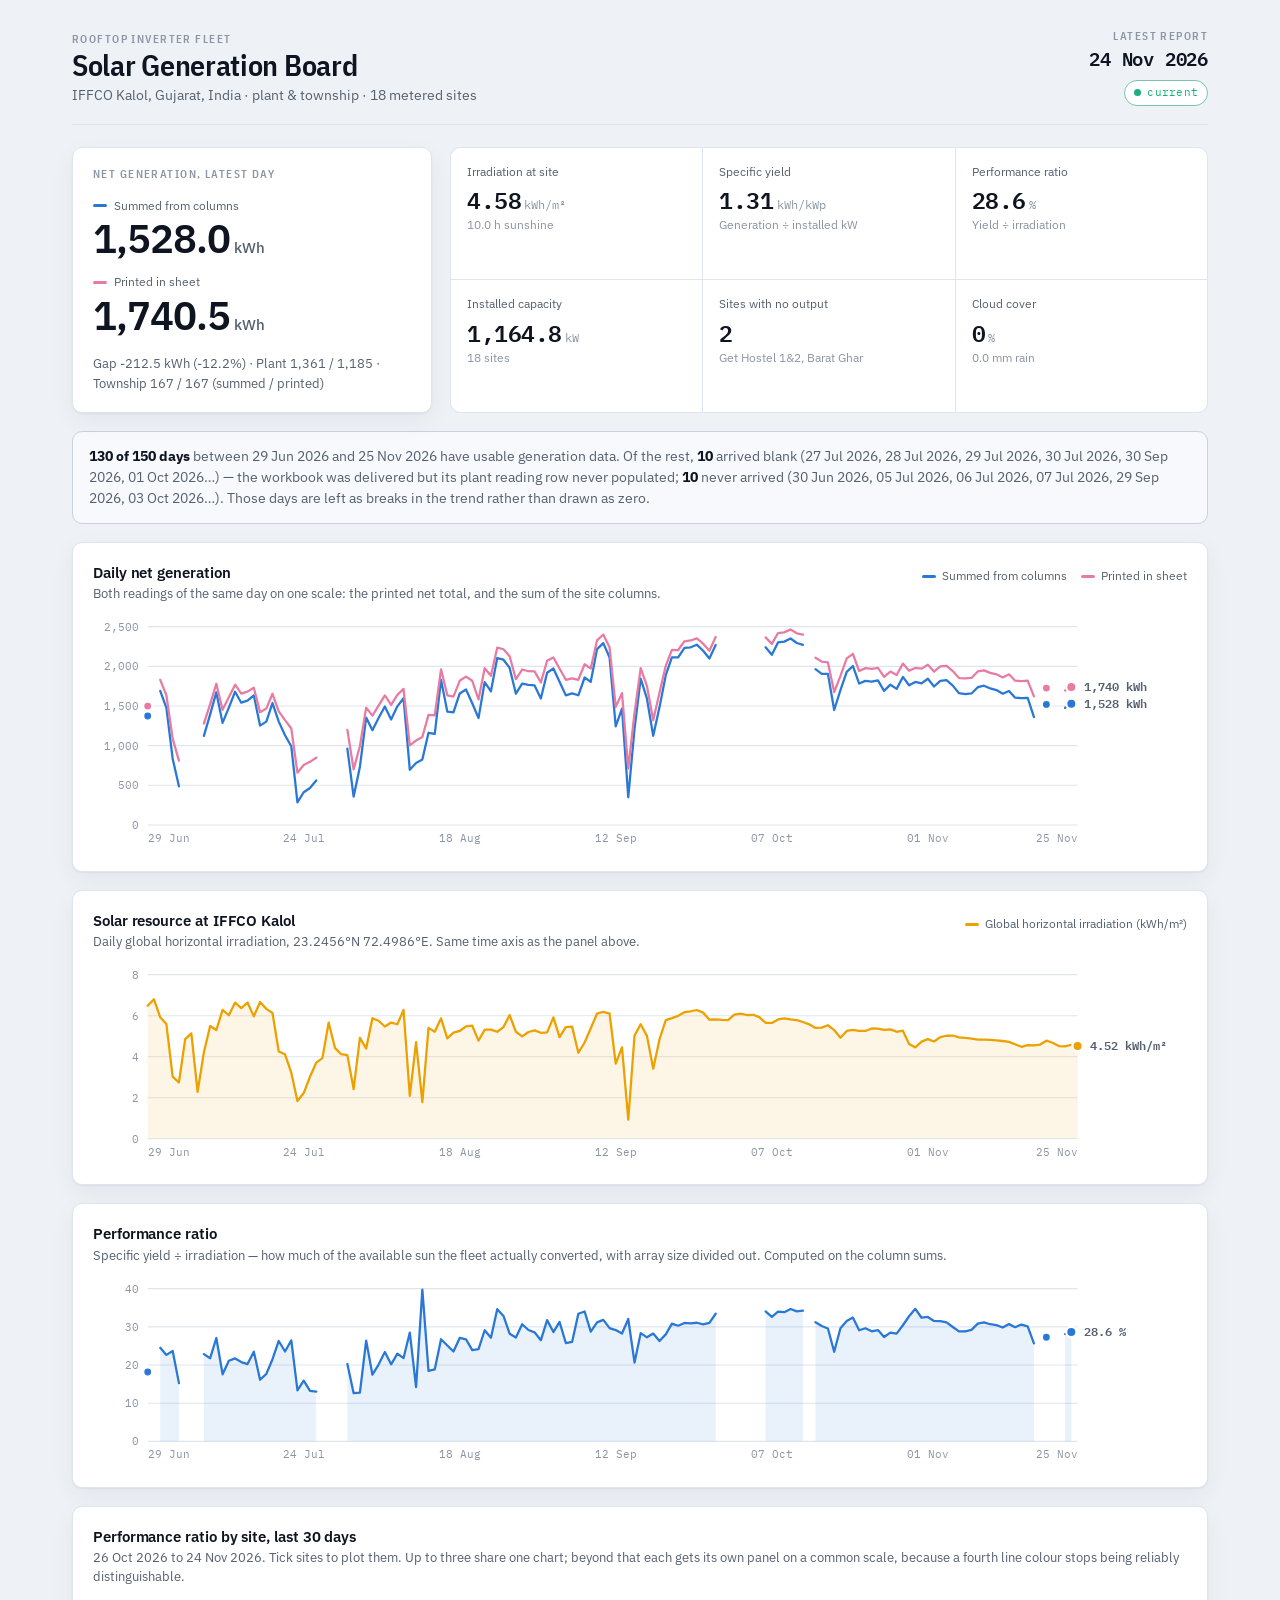
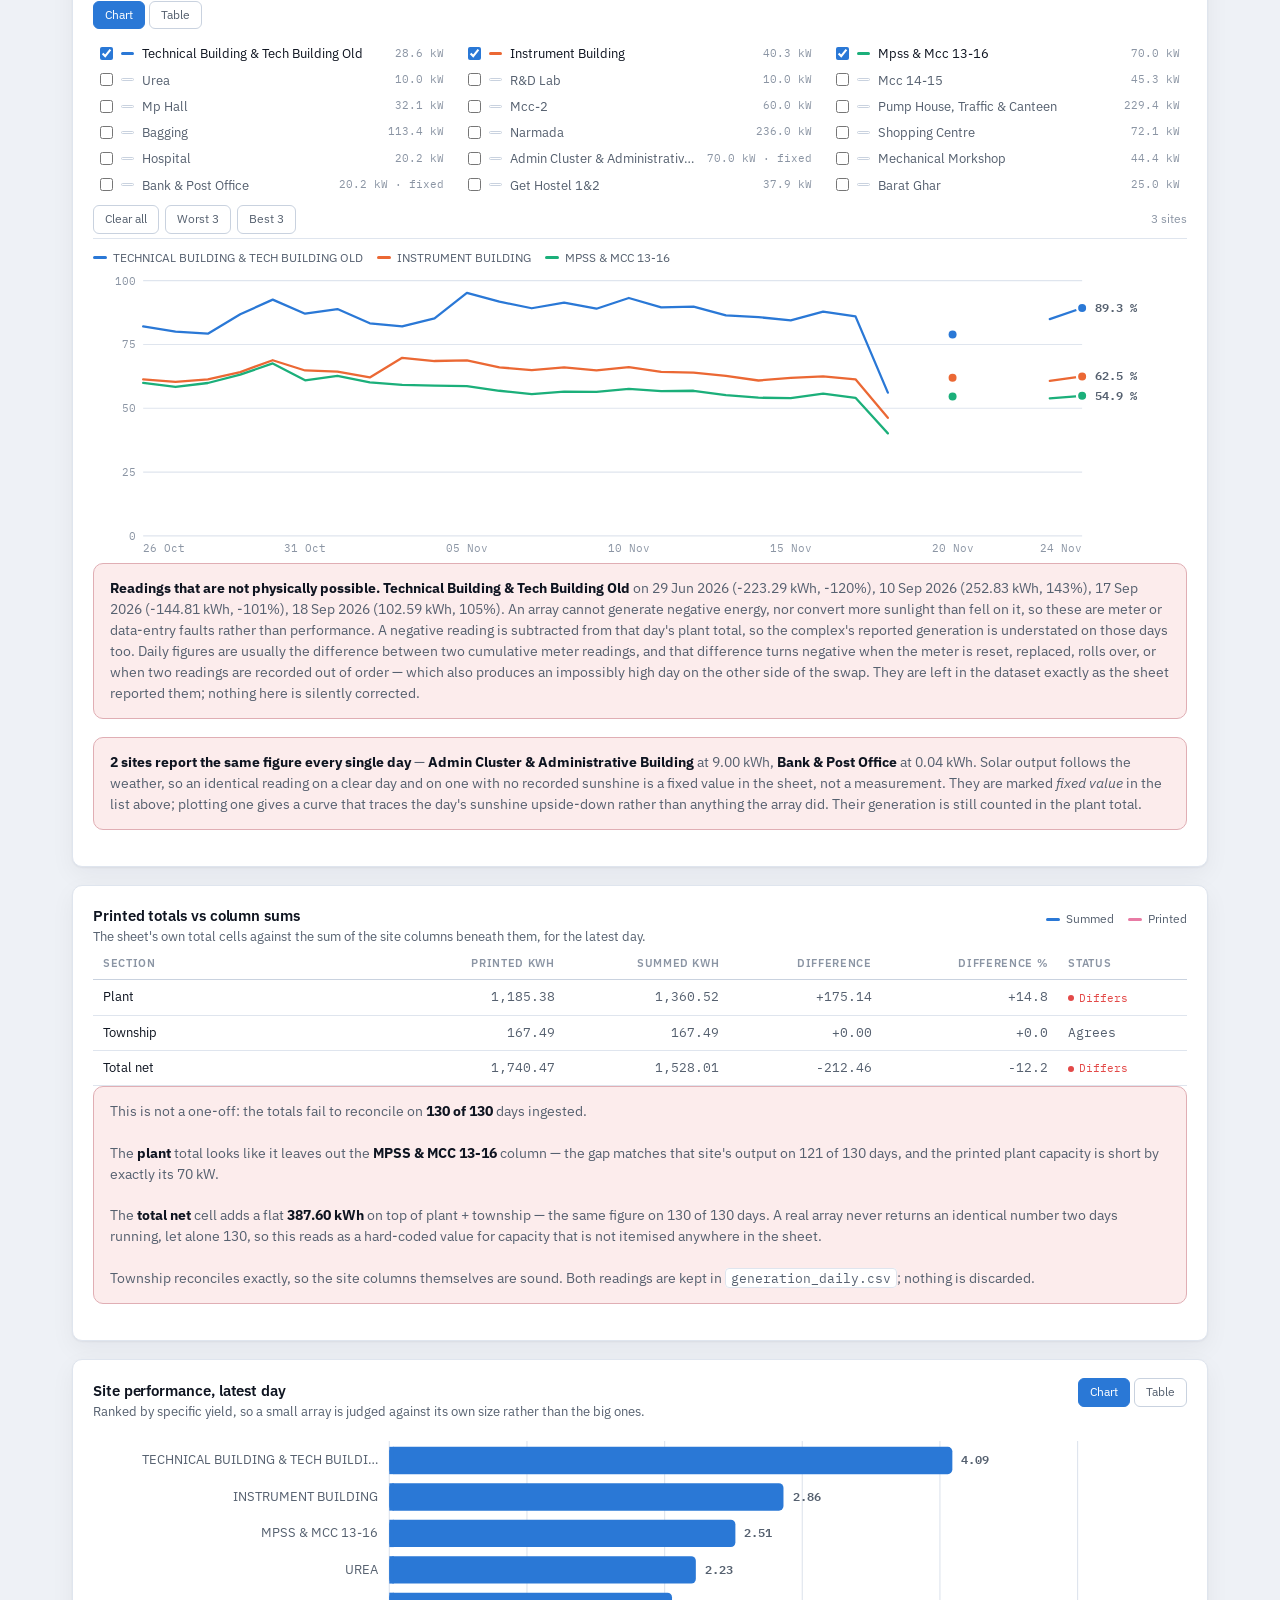
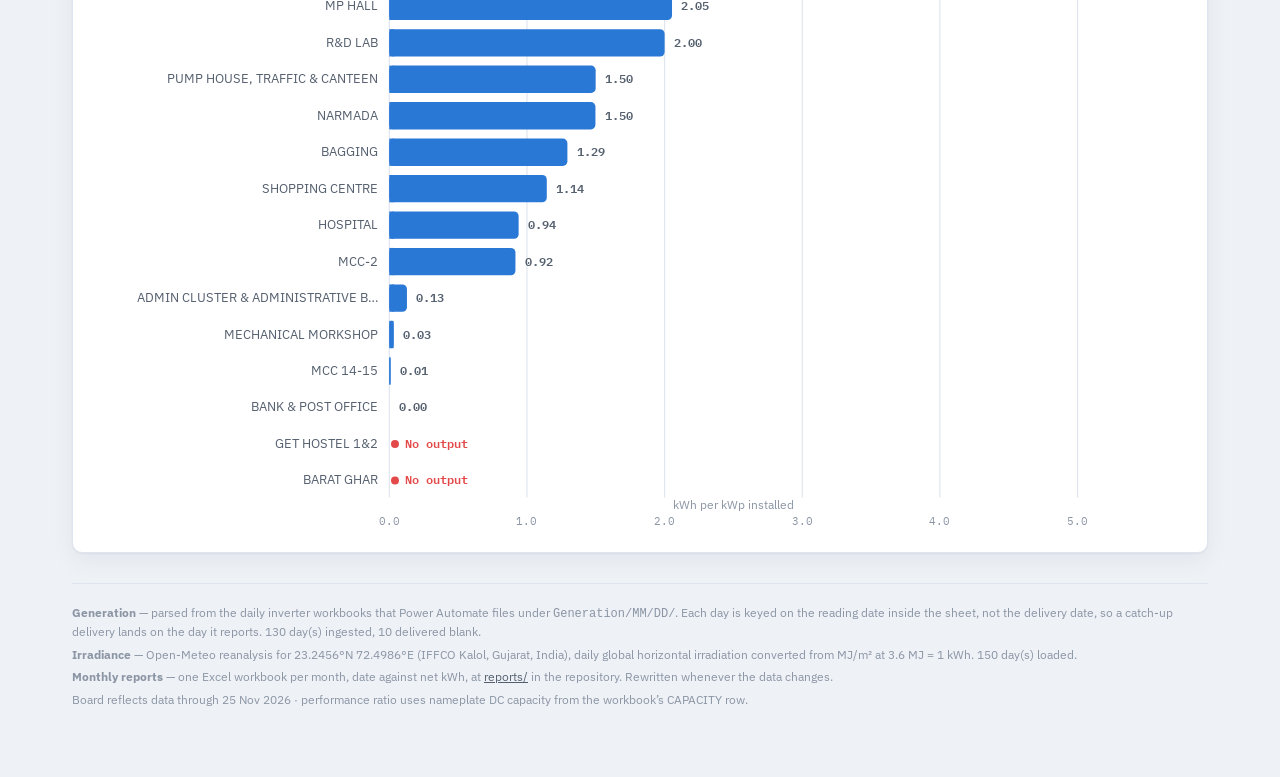
==== commit 6ee6f541: "Daily solar update: 2026-11-25" ====
--- a/dashboard/index.html
+++ b/dashboard/index.html
@@ -338,7 +338,7 @@
 </style>
 </head>
 <body>
-<div class="wrap"><div class="rail"><div><div class="eyebrow">Rooftop inverter fleet</div><h1>Solar Generation Board</h1><div class="sub">IFFCO Kalol, Gujarat, India · plant &amp; township · 18 metered sites</div></div><div class="stamp"><div class="eyebrow">Latest report</div><div class="d">23 Nov 2026</div><div style="margin-top:5px"><span class="chip ok"><span class="dot"></span>current</span></div></div></div><div class="band"><section class="card hero"><div class="eyebrow">Net generation, latest day</div><div class="figs"><div class="fig"><div class="fl"><i style="background:var(--gen)"></i>Summed from columns</div><div class="val">1,476.5<span class="unit">kWh</span></div></div><div class="fig"><div class="fl"><i style="background:var(--printed)"></i>Printed in sheet</div><div class="val">1,694.9<span class="unit">kWh</span></div></div></div><div class="note">Gap -218.4 kWh (-12.9%) · Plant 1,318 / 1,148 · Township 159 / 159  (summed / printed)</div></section><div class="kpis"><div class="kpi"><div class="k">Irradiation at site</div><div class="v">4.51<small>kWh/m²</small></div><div class="m">10.0 h sunshine</div></div><div class="kpi"><div class="k">Specific yield</div><div class="v">1.27<small>kWh/kWp</small></div><div class="m">Generation ÷ installed kW</div></div><div class="kpi"><div class="k">Performance ratio</div><div class="v">28.1<small>%</small></div><div class="m">Yield ÷ irradiation</div></div><div class="kpi"><div class="k">Installed capacity</div><div class="v">1,164.8<small>kW</small></div><div class="m">18 sites</div></div><div class="kpi"><div class="k">Sites with no output</div><div class="v">2</div><div class="m">Get Hostel 1&amp;2, Barat Ghar</div></div><div class="kpi"><div class="k">Cloud cover</div><div class="v">0<small>%</small></div><div class="m">0.0 mm rain</div></div></div></div><div class="notice info"><div class="body"><b>129 of 149 days</b> between 29 Jun 2026 and 24 Nov 2026 have usable generation data. Of the rest, <b>10</b> arrived blank (27 Jul 2026, 28 Jul 2026, 29 Jul 2026, 30 Jul 2026, 30 Sep 2026, 01 Oct 2026…) — the workbook was delivered but its plant reading row never populated; <b>10</b> never arrived (30 Jun 2026, 05 Jul 2026, 06 Jul 2026, 07 Jul 2026, 29 Sep 2026, 03 Oct 2026…). Those days are left as breaks in the trend rather than drawn as zero.</div></div><section class="card panel"><div class="panel-head"><div><h2>Daily net generation</h2><div class="cap">Both readings of the same day on one scale: the printed net total, and the sum of the site columns.</div></div><div class="legend"><span><i style="background:var(--gen)"></i>Summed from columns</span><span><i style="background:var(--printed)"></i>Printed in sheet</span></div></div><div class="plot" id="p-gen"><svg viewBox="0 0 960 210" role="img" aria-label="Summed from columns and Printed in sheet over time"><line class="grid" x1="48" y1="186.0" x2="864" y2="186.0"/><text class="axis" x="40" y="189.5" text-anchor="end">0</text><line class="grid" x1="48" y1="151.2" x2="864" y2="151.2"/><text class="axis" x="40" y="154.7" text-anchor="end">500</text><line class="grid" x1="48" y1="116.4" x2="864" y2="116.4"/><text class="axis" x="40" y="119.9" text-anchor="end">1,000</text><line class="grid" x1="48" y1="81.6" x2="864" y2="81.6"/><text class="axis" x="40" y="85.1" text-anchor="end">1,500</text><line class="grid" x1="48" y1="46.8" x2="864" y2="46.8"/><text class="axis" x="40" y="50.3" text-anchor="end">2,000</text><line class="grid" x1="48" y1="12.0" x2="864" y2="12.0"/><text class="axis" x="40" y="15.5" text-anchor="end">2,500</text><text class="axis" x="48.0" y="201" text-anchor="start">29 Jun</text><text class="axis" x="185.8" y="201" text-anchor="middle">24 Jul</text><text class="axis" x="323.7" y="201" text-anchor="middle">18 Aug</text><text class="axis" x="461.5" y="201" text-anchor="middle">12 Sep</text><text class="axis" x="599.4" y="201" text-anchor="middle">07 Oct</text><text class="axis" x="737.2" y="201" text-anchor="middle">01 Nov</text><text class="axis" x="864.0" y="201" text-anchor="end">24 Nov</text><circle cx="48.0" cy="90.4" r="4" fill="var(--gen)" stroke="var(--panel)" stroke-width="2"/><path d="M59.0,68.3 L64.5,83.2 L70.1,127.8 L75.6,152.1" fill="none" stroke="var(--gen)" stroke-width="2" stroke-linejoin="round" stroke-linecap="round"/><path d="M97.6,107.8 L103.1,89.0 L108.6,69.7 L114.2,96.4 L119.7,83.0 L125.2,69.1 L130.7,78.7 L136.2,76.9 L141.7,72.3 L147.2,98.8 L152.8,95.3 L158.3,79.0 L163.8,95.3 L169.3,107.3 L174.8,116.9 L180.3,166.1 L185.8,157.3 L191.4,153.6 L196.9,146.9" fill="none" stroke="var(--gen)" stroke-width="2" stroke-linejoin="round" stroke-linecap="round"/><path d="M224.4,119.0 L229.9,161.2 L235.5,135.1 L241.0,91.8 L246.5,102.8 L252.0,92.1 L257.5,82.1 L263.0,93.4 L268.5,81.9 L274.1,74.8 L279.6,137.6 L285.1,131.6 L290.6,128.5 L296.1,105.1 L301.6,106.1 L307.1,58.7 L312.6,86.5 L318.2,87.2 L323.7,70.6 L329.2,67.1 L334.7,79.2 L340.2,92.2 L345.7,60.6 L351.2,68.7 L356.8,39.5 L362.3,41.0 L367.8,48.2 L373.3,70.8 L378.8,61.9 L384.3,63.0 L389.8,63.6 L395.4,75.1 L400.9,52.4 L406.4,48.7 L411.9,60.4 L417.4,72.3 L422.9,70.5 L428.4,72.2 L433.9,56.6 L439.5,60.4 L445.0,31.7 L450.5,26.4 L456.0,39.1 L461.5,99.4 L467.0,84.0 L472.5,161.7 L478.1,101.7 L483.6,57.6 L489.1,75.2 L494.6,107.8 L500.1,82.8 L505.6,54.6 L511.1,38.9 L516.6,38.9 L522.2,30.7 L527.7,30.1 L533.2,27.8 L538.7,33.1 L544.2,39.9 L549.7,28.1" fill="none" stroke="var(--gen)" stroke-width="2" stroke-linejoin="round" stroke-linecap="round"/><path d="M593.8,30.1 L599.4,36.7 L604.9,25.8 L610.4,25.1 L615.9,22.4 L621.4,26.3 L626.9,27.9" fill="none" stroke="var(--gen)" stroke-width="2" stroke-linejoin="round" stroke-linecap="round"/><path d="M637.9,49.3 L643.5,53.4 L649.0,53.4 L654.5,85.1 L660.0,67.6 L665.5,51.6 L671.0,46.5 L676.5,61.9 L682.1,59.6 L687.6,60.3 L693.1,59.1 L698.6,68.3 L704.1,62.9 L709.6,66.6 L715.1,56.1 L720.6,63.4 L726.2,60.5 L731.7,61.8 L737.2,57.7 L742.7,64.5 L748.2,59.5 L753.7,59.0 L759.2,63.7 L764.8,70.4 L770.3,71.1 L775.8,70.6 L781.3,65.1 L786.8,63.8 L792.3,66.2 L797.8,67.6 L803.4,70.8 L808.9,68.4 L814.4,74.3 L819.9,74.7 L825.4,74.4 L830.9,91.3" fill="none" stroke="var(--gen)" stroke-width="2" stroke-linejoin="round" stroke-linecap="round"/><circle cx="841.9" cy="80.2" r="4" fill="var(--gen)" stroke="var(--panel)" stroke-width="2"/><circle cx="858.5" cy="83.2" r="4" fill="var(--gen)" stroke="var(--panel)" stroke-width="2"/><circle cx="48.0" cy="81.7" r="4" fill="var(--printed)" stroke="var(--panel)" stroke-width="2"/><path d="M59.0,58.7 L64.5,72.2 L70.1,110.2 L75.6,129.5" fill="none" stroke="var(--printed)" stroke-width="2" stroke-linejoin="round" stroke-linecap="round"/><path d="M97.6,97.1 L103.1,79.9 L108.6,62.1 L114.2,85.0 L119.7,74.0 L125.2,62.9 L130.7,70.7 L136.2,69.0 L141.7,65.6 L147.2,87.0 L152.8,83.9 L158.3,70.9 L163.8,86.3 L169.3,94.0 L174.8,101.3 L180.3,140.1 L185.8,133.4 L191.4,130.6 L196.9,127.0" fill="none" stroke="var(--printed)" stroke-width="2" stroke-linejoin="round" stroke-linecap="round"/><path d="M224.4,102.5 L229.9,137.2 L235.5,116.9 L241.0,83.0 L246.5,90.1 L252.0,81.3 L257.5,72.3 L263.0,80.6 L268.5,71.9 L274.1,66.6 L279.6,116.1 L285.1,111.9 L290.6,108.8 L296.1,89.4 L301.6,89.8 L307.1,49.4 L312.6,72.2 L318.2,73.4 L323.7,59.5 L329.2,55.8 L334.7,59.5 L340.2,75.9 L345.7,48.4 L351.2,55.1 L356.8,30.4 L362.3,31.8 L367.8,37.9 L373.3,58.1 L378.8,49.6 L384.3,51.1 L389.8,51.2 L395.4,61.0 L400.9,41.9 L406.4,39.0 L411.9,48.7 L417.4,58.6 L422.9,57.4 L428.4,58.6 L433.9,45.0 L439.5,48.7 L445.0,24.0 L450.5,18.9 L456.0,30.3 L461.5,82.4 L467.0,70.3 L472.5,136.6 L478.1,87.7 L483.6,48.3 L489.1,64.1 L494.6,94.1 L500.1,69.9 L505.6,46.4 L511.1,32.4 L516.6,32.5 L522.2,24.8 L527.7,24.1 L533.2,22.3 L538.7,26.9 L544.2,33.1 L549.7,21.1" fill="none" stroke="var(--printed)" stroke-width="2" stroke-linejoin="round" stroke-linecap="round"/><path d="M593.8,21.4 L599.4,27.1 L604.9,17.6 L610.4,17.0 L615.9,14.5 L621.4,17.8 L626.9,19.0" fill="none" stroke="var(--printed)" stroke-width="2" stroke-linejoin="round" stroke-linecap="round"/><path d="M637.9,39.2 L643.5,42.7 L649.0,43.4 L654.5,69.3 L660.0,55.1 L665.5,39.8 L671.0,35.8 L676.5,50.9 L682.1,48.4 L687.6,49.0 L693.1,48.1 L698.6,56.0 L704.1,51.4 L709.6,54.4 L715.1,44.4 L720.6,50.6 L726.2,48.2 L731.7,48.8 L737.2,45.4 L742.7,51.4 L748.2,46.8 L753.7,46.3 L759.2,51.0 L764.8,57.1 L770.3,57.3 L775.8,57.0 L781.3,51.3 L786.8,50.3 L792.3,52.5 L797.8,53.8 L803.4,56.6 L808.9,53.8 L814.4,59.4 L819.9,59.8 L825.4,59.4 L830.9,73.2" fill="none" stroke="var(--printed)" stroke-width="2" stroke-linejoin="round" stroke-linecap="round"/><circle cx="841.9" cy="65.9" r="4" fill="var(--printed)" stroke="var(--panel)" stroke-width="2"/><circle cx="858.5" cy="68.0" r="4" fill="var(--printed)" stroke="var(--panel)" stroke-width="2"/><circle cx="858.5" cy="68.0" r="4.5" fill="var(--printed)" stroke="var(--panel)" stroke-width="2"/><text class="dlabel" x="869.5" y="71.5">1,695 kWh</text><circle cx="858.5" cy="83.2" r="4.5" fill="var(--gen)" stroke="var(--panel)" stroke-width="2"/><text class="dlabel" x="869.5" y="86.7">1,476 kWh</text><line class="crosshair" x1="0" y1="12" x2="0" y2="186"/><circle class="hover-dot" cx="0" cy="0" r="4.5" fill="var(--gen)" stroke="var(--panel)" stroke-width="2" style="opacity:0"/><circle class="hover-dot" cx="0" cy="0" r="4.5" fill="var(--printed)" stroke="var(--panel)" stroke-width="2" style="opacity:0"/></svg><div class="tip"></div></div></section><section class="card panel"><div class="panel-head"><div><h2>Solar resource at IFFCO Kalol</h2><div class="cap">Daily global horizontal irradiation, 23.2456°N 72.4986°E. Same time axis as the panel above.</div></div><div class="legend"><span><i style="background:var(--sun)"></i>Global horizontal irradiation (kWh/m²)</span></div></div><div class="plot" id="p-irr"><svg viewBox="0 0 960 180" role="img" aria-label="Irradiation (GHI) over time"><line class="grid" x1="48" y1="156.0" x2="864" y2="156.0"/><text class="axis" x="40" y="159.5" text-anchor="end">0</text><line class="grid" x1="48" y1="120.0" x2="864" y2="120.0"/><text class="axis" x="40" y="123.5" text-anchor="end">2</text><line class="grid" x1="48" y1="84.0" x2="864" y2="84.0"/><text class="axis" x="40" y="87.5" text-anchor="end">4</text><line class="grid" x1="48" y1="48.0" x2="864" y2="48.0"/><text class="axis" x="40" y="51.5" text-anchor="end">6</text><line class="grid" x1="48" y1="12.0" x2="864" y2="12.0"/><text class="axis" x="40" y="15.5" text-anchor="end">8</text><text class="axis" x="48.0" y="171" text-anchor="start">29 Jun</text><text class="axis" x="185.8" y="171" text-anchor="middle">24 Jul</text><text class="axis" x="323.7" y="171" text-anchor="middle">18 Aug</text><text class="axis" x="461.5" y="171" text-anchor="middle">12 Sep</text><text class="axis" x="599.4" y="171" text-anchor="middle">07 Oct</text><text class="axis" x="737.2" y="171" text-anchor="middle">01 Nov</text><text class="axis" x="864.0" y="171" text-anchor="end">24 Nov</text><path d="M48.0,156.0 L48.0,39.3 L53.5,33.6 L59.0,49.4 L64.5,55.3 L70.1,101.4 L75.6,106.6 L81.1,68.6 L86.6,63.5 L92.1,114.8 L97.6,80.1 L103.1,57.1 L108.6,60.6 L114.2,42.9 L119.7,47.6 L125.2,36.5 L130.7,41.3 L136.2,36.4 L141.7,48.6 L147.2,36.0 L152.8,42.0 L158.3,45.6 L163.8,79.4 L169.3,81.9 L174.8,98.0 L180.3,122.9 L185.8,115.9 L191.4,101.6 L196.9,89.2 L202.4,85.2 L207.9,54.0 L213.4,76.2 L218.9,81.8 L224.4,82.6 L229.9,112.4 L235.5,67.5 L241.0,76.8 L246.5,50.2 L252.0,52.4 L257.5,57.5 L263.0,54.0 L268.5,55.5 L274.1,42.9 L279.6,118.3 L285.1,71.2 L290.6,123.9 L296.1,58.7 L301.6,62.0 L307.1,50.3 L312.6,67.9 L318.2,62.9 L323.7,61.4 L329.2,57.3 L334.7,56.8 L340.2,69.9 L345.7,60.3 L351.2,60.2 L356.8,62.1 L362.3,58.0 L367.8,47.5 L373.3,62.1 L378.8,66.1 L384.3,62.3 L389.8,60.9 L395.4,63.0 L400.9,62.6 L406.4,49.5 L411.9,66.8 L417.4,58.0 L422.9,57.6 L428.4,80.5 L433.9,71.5 L439.5,59.0 L445.0,46.1 L450.5,44.7 L456.0,46.1 L461.5,90.1 L467.0,75.8 L472.5,139.2 L478.1,65.4 L483.6,55.5 L489.1,65.7 L494.6,94.5 L500.1,68.8 L505.6,51.9 L511.1,50.1 L516.6,48.1 L522.2,44.9 L527.7,44.1 L533.2,43.0 L538.7,45.3 L544.2,51.5 L549.7,51.2 L555.2,51.7 L560.8,51.8 L566.3,47.0 L571.8,46.1 L577.3,47.4 L582.8,47.2 L588.3,49.3 L593.8,54.2 L599.4,54.3 L604.9,51.3 L610.4,50.4 L615.9,51.3 L621.4,51.9 L626.9,53.5 L632.4,55.6 L637.9,58.7 L643.5,58.5 L649.0,56.4 L654.5,60.6 L660.0,67.3 L665.5,61.4 L671.0,60.5 L676.5,61.4 L682.1,61.4 L687.6,59.2 L693.1,59.4 L698.6,60.5 L704.1,60.0 L709.6,62.1 L715.1,61.2 L720.6,72.9 L726.2,75.8 L731.7,70.8 L737.2,68.6 L742.7,70.6 L748.2,66.8 L753.7,65.6 L759.2,65.4 L764.8,67.0 L770.3,67.5 L775.8,68.2 L781.3,69.0 L786.8,68.9 L792.3,69.3 L797.8,69.7 L803.4,70.2 L808.9,71.0 L814.4,73.1 L819.9,75.3 L825.4,73.8 L830.9,74.1 L836.4,73.3 L841.9,69.9 L847.5,71.7 L853.0,74.6 L858.5,74.9 L864.0,73.5 L864.0,156.0 Z" fill="var(--sun)" opacity="0.10"/><path d="M48.0,39.3 L53.5,33.6 L59.0,49.4 L64.5,55.3 L70.1,101.4 L75.6,106.6 L81.1,68.6 L86.6,63.5 L92.1,114.8 L97.6,80.1 L103.1,57.1 L108.6,60.6 L114.2,42.9 L119.7,47.6 L125.2,36.5 L130.7,41.3 L136.2,36.4 L141.7,48.6 L147.2,36.0 L152.8,42.0 L158.3,45.6 L163.8,79.4 L169.3,81.9 L174.8,98.0 L180.3,122.9 L185.8,115.9 L191.4,101.6 L196.9,89.2 L202.4,85.2 L207.9,54.0 L213.4,76.2 L218.9,81.8 L224.4,82.6 L229.9,112.4 L235.5,67.5 L241.0,76.8 L246.5,50.2 L252.0,52.4 L257.5,57.5 L263.0,54.0 L268.5,55.5 L274.1,42.9 L279.6,118.3 L285.1,71.2 L290.6,123.9 L296.1,58.7 L301.6,62.0 L307.1,50.3 L312.6,67.9 L318.2,62.9 L323.7,61.4 L329.2,57.3 L334.7,56.8 L340.2,69.9 L345.7,60.3 L351.2,60.2 L356.8,62.1 L362.3,58.0 L367.8,47.5 L373.3,62.1 L378.8,66.1 L384.3,62.3 L389.8,60.9 L395.4,63.0 L400.9,62.6 L406.4,49.5 L411.9,66.8 L417.4,58.0 L422.9,57.6 L428.4,80.5 L433.9,71.5 L439.5,59.0 L445.0,46.1 L450.5,44.7 L456.0,46.1 L461.5,90.1 L467.0,75.8 L472.5,139.2 L478.1,65.4 L483.6,55.5 L489.1,65.7 L494.6,94.5 L500.1,68.8 L505.6,51.9 L511.1,50.1 L516.6,48.1 L522.2,44.9 L527.7,44.1 L533.2,43.0 L538.7,45.3 L544.2,51.5 L549.7,51.2 L555.2,51.7 L560.8,51.8 L566.3,47.0 L571.8,46.1 L577.3,47.4 L582.8,47.2 L588.3,49.3 L593.8,54.2 L599.4,54.3 L604.9,51.3 L610.4,50.4 L615.9,51.3 L621.4,51.9 L626.9,53.5 L632.4,55.6 L637.9,58.7 L643.5,58.5 L649.0,56.4 L654.5,60.6 L660.0,67.3 L665.5,61.4 L671.0,60.5 L676.5,61.4 L682.1,61.4 L687.6,59.2 L693.1,59.4 L698.6,60.5 L704.1,60.0 L709.6,62.1 L715.1,61.2 L720.6,72.9 L726.2,75.8 L731.7,70.8 L737.2,68.6 L742.7,70.6 L748.2,66.8 L753.7,65.6 L759.2,65.4 L764.8,67.0 L770.3,67.5 L775.8,68.2 L781.3,69.0 L786.8,68.9 L792.3,69.3 L797.8,69.7 L803.4,70.2 L808.9,71.0 L814.4,73.1 L819.9,75.3 L825.4,73.8 L830.9,74.1 L836.4,73.3 L841.9,69.9 L847.5,71.7 L853.0,74.6 L858.5,74.9 L864.0,73.5" fill="none" stroke="var(--sun)" stroke-width="2" stroke-linejoin="round" stroke-linecap="round"/><circle cx="864.0" cy="73.5" r="4.5" fill="var(--sun)" stroke="var(--panel)" stroke-width="2"/><text class="dlabel" x="875.0" y="77.0">4.58 kWh/m²</text><line class="crosshair" x1="0" y1="12" x2="0" y2="156"/><circle class="hover-dot" cx="0" cy="0" r="4.5" fill="var(--sun)" stroke="var(--panel)" stroke-width="2" style="opacity:0"/></svg><div class="tip"></div></div></section><section class="card panel"><div class="panel-head"><div><h2>Performance ratio</h2><div class="cap">Specific yield ÷ irradiation — how much of the available sun the fleet actually converted, with array size divided out. Computed on the column sums.</div></div></div><div class="plot" id="p-pr"><svg viewBox="0 0 960 170" role="img" aria-label="Performance ratio over time"><line class="grid" x1="48" y1="146.0" x2="864" y2="146.0"/><text class="axis" x="40" y="149.5" text-anchor="end">0</text><line class="grid" x1="48" y1="112.5" x2="864" y2="112.5"/><text class="axis" x="40" y="116.0" text-anchor="end">10</text><line class="grid" x1="48" y1="79.0" x2="864" y2="79.0"/><text class="axis" x="40" y="82.5" text-anchor="end">20</text><line class="grid" x1="48" y1="45.5" x2="864" y2="45.5"/><text class="axis" x="40" y="49.0" text-anchor="end">30</text><line class="grid" x1="48" y1="12.0" x2="864" y2="12.0"/><text class="axis" x="40" y="15.5" text-anchor="end">40</text><text class="axis" x="48.0" y="161" text-anchor="start">29 Jun</text><text class="axis" x="185.8" y="161" text-anchor="middle">24 Jul</text><text class="axis" x="323.7" y="161" text-anchor="middle">18 Aug</text><text class="axis" x="461.5" y="161" text-anchor="middle">12 Sep</text><text class="axis" x="599.4" y="161" text-anchor="middle">07 Oct</text><text class="axis" x="737.2" y="161" text-anchor="middle">01 Nov</text><text class="axis" x="864.0" y="161" text-anchor="end">24 Nov</text><circle cx="48.0" cy="85.1" r="4" fill="var(--gen)" stroke="var(--panel)" stroke-width="2"/><path d="M59.0,146.0 L59.0,63.9 L64.5,70.1 L70.1,66.7 L75.6,94.9 L75.6,146.0 Z" fill="var(--gen)" opacity="0.10"/><path d="M59.0,63.9 L64.5,70.1 L70.1,66.7 L75.6,94.9" fill="none" stroke="var(--gen)" stroke-width="2" stroke-linejoin="round" stroke-linecap="round"/><path d="M97.6,146.0 L97.6,69.4 L103.1,73.0 L108.6,55.3 L114.2,87.1 L119.7,75.3 L125.2,73.2 L130.7,76.4 L136.2,78.2 L141.7,67.3 L147.2,91.9 L152.8,86.8 L158.3,73.9 L163.8,57.9 L169.3,67.1 L174.8,57.4 L180.3,101.2 L185.8,92.7 L191.4,101.7 L196.9,102.4 L196.9,146.0 Z" fill="var(--gen)" opacity="0.10"/><path d="M97.6,69.4 L103.1,73.0 L108.6,55.3 L114.2,87.1 L119.7,75.3 L125.2,73.2 L130.7,76.4 L136.2,78.2 L141.7,67.3 L147.2,91.9 L152.8,86.8 L158.3,73.9 L163.8,57.9 L169.3,67.1 L174.8,57.4 L180.3,101.2 L185.8,92.7 L191.4,101.7 L196.9,102.4" fill="none" stroke="var(--gen)" stroke-width="2" stroke-linejoin="round" stroke-linecap="round"/><path d="M224.4,146.0 L224.4,78.1 L229.9,103.7 L235.5,103.2 L241.0,57.6 L246.5,87.5 L252.0,78.6 L257.5,67.6 L263.0,78.4 L268.5,69.0 L274.1,72.9 L279.6,50.5 L285.1,98.3 L290.6,12.8 L296.1,84.2 L301.6,82.8 L307.1,56.4 L312.6,61.9 L318.2,67.1 L323.7,55.2 L329.2,56.4 L334.7,65.9 L340.2,65.0 L345.7,48.5 L351.2,55.0 L356.8,30.0 L362.3,35.9 L367.8,51.5 L373.3,54.8 L378.8,43.2 L384.3,48.3 L389.8,50.3 L395.4,57.2 L400.9,39.6 L406.4,50.1 L411.9,41.2 L417.4,59.7 L422.9,58.7 L428.4,34.0 L433.9,32.0 L439.5,49.7 L445.0,41.6 L450.5,39.4 L456.0,46.6 L461.5,48.3 L467.0,51.4 L472.5,38.6 L478.1,76.8 L483.6,51.0 L489.1,54.7 L494.6,51.4 L500.1,58.0 L505.6,52.1 L511.1,42.7 L516.6,44.5 L522.2,42.1 L527.7,42.4 L533.2,41.9 L538.7,43.3 L544.2,42.1 L549.7,34.0 L549.7,146.0 Z" fill="var(--gen)" opacity="0.10"/><path d="M224.4,78.1 L229.9,103.7 L235.5,103.2 L241.0,57.6 L246.5,87.5 L252.0,78.6 L257.5,67.6 L263.0,78.4 L268.5,69.0 L274.1,72.9 L279.6,50.5 L285.1,98.3 L290.6,12.8 L296.1,84.2 L301.6,82.8 L307.1,56.4 L312.6,61.9 L318.2,67.1 L323.7,55.2 L329.2,56.4 L334.7,65.9 L340.2,65.0 L345.7,48.5 L351.2,55.0 L356.8,30.0 L362.3,35.9 L367.8,51.5 L373.3,54.8 L378.8,43.2 L384.3,48.3 L389.8,50.3 L395.4,57.2 L400.9,39.6 L406.4,50.1 L411.9,41.2 L417.4,59.7 L422.9,58.7 L428.4,34.0 L433.9,32.0 L439.5,49.7 L445.0,41.6 L450.5,39.4 L456.0,46.6 L461.5,48.3 L467.0,51.4 L472.5,38.6 L478.1,76.8 L483.6,51.0 L489.1,54.7 L494.6,51.4 L500.1,58.0 L505.6,52.1 L511.1,42.7 L516.6,44.5 L522.2,42.1 L527.7,42.4 L533.2,41.9 L538.7,43.3 L544.2,42.1 L549.7,34.0" fill="none" stroke="var(--gen)" stroke-width="2" stroke-linejoin="round" stroke-linecap="round"/><path d="M593.8,146.0 L593.8,32.0 L599.4,36.8 L604.9,32.2 L610.4,32.6 L615.9,29.8 L621.4,31.9 L626.9,31.3 L626.9,146.0 Z" fill="var(--gen)" opacity="0.10"/><path d="M593.8,32.0 L599.4,36.8 L604.9,32.2 L610.4,32.6 L615.9,29.8 L621.4,31.9 L626.9,31.3" fill="none" stroke="var(--gen)" stroke-width="2" stroke-linejoin="round" stroke-linecap="round"/><path d="M637.9,146.0 L637.9,41.5 L643.5,44.8 L649.0,46.9 L654.5,67.4 L660.0,46.7 L665.5,40.4 L671.0,37.4 L676.5,48.5 L682.1,46.7 L687.6,49.4 L693.1,48.3 L698.6,54.4 L704.1,50.6 L709.6,51.4 L715.1,44.1 L720.6,36.2 L726.2,29.7 L731.7,37.5 L737.2,36.8 L742.7,40.3 L748.2,40.5 L753.7,41.5 L759.2,45.6 L764.8,49.5 L770.3,49.4 L775.8,48.2 L781.3,42.7 L786.8,41.6 L792.3,43.2 L797.8,44.0 L803.4,46.1 L808.9,43.1 L814.4,45.8 L819.9,43.5 L825.4,45.0 L830.9,60.0 L830.9,146.0 Z" fill="var(--gen)" opacity="0.10"/><path d="M637.9,41.5 L643.5,44.8 L649.0,46.9 L654.5,67.4 L660.0,46.7 L665.5,40.4 L671.0,37.4 L676.5,48.5 L682.1,46.7 L687.6,49.4 L693.1,48.3 L698.6,54.4 L704.1,50.6 L709.6,51.4 L715.1,44.1 L720.6,36.2 L726.2,29.7 L731.7,37.5 L737.2,36.8 L742.7,40.3 L748.2,40.5 L753.7,41.5 L759.2,45.6 L764.8,49.5 L770.3,49.4 L775.8,48.2 L781.3,42.7 L786.8,41.6 L792.3,43.2 L797.8,44.0 L803.4,46.1 L808.9,43.1 L814.4,45.8 L819.9,43.5 L825.4,45.0 L830.9,60.0" fill="none" stroke="var(--gen)" stroke-width="2" stroke-linejoin="round" stroke-linecap="round"/><circle cx="841.9" cy="54.6" r="4" fill="var(--gen)" stroke="var(--panel)" stroke-width="2"/><circle cx="858.5" cy="51.8" r="4" fill="var(--gen)" stroke="var(--panel)" stroke-width="2"/><circle cx="858.5" cy="51.8" r="4.5" fill="var(--gen)" stroke="var(--panel)" stroke-width="2"/><text class="dlabel" x="869.5" y="55.3">28.1 %</text><line class="crosshair" x1="0" y1="12" x2="0" y2="146"/><circle class="hover-dot" cx="0" cy="0" r="4.5" fill="var(--gen)" stroke="var(--panel)" stroke-width="2" style="opacity:0"/></svg><div class="tip"></div></div></section><section class="card panel" id="p-siteline"><div class="panel-head"><div><h2>Performance ratio by site, last 30 days</h2><div class="cap">25 Oct 2026 to 23 Nov 2026. Tick sites to plot them. Up to three share one chart; beyond that each gets its own panel on a common scale, because a fourth line colour stops being reliably distinguishable.</div></div><div class="tabs" data-tabs><button class="tab" data-target="line-chart" aria-selected="true">Chart</button><button class="tab" data-target="line-table" aria-selected="false">Table</button></div></div><div id="line-chart"><div class="picker"><label class="pick"><input type="checkbox" data-site="0" checked><span class="sw" data-slot=""></span><span class="nm">Technical Building &amp; Tech Building Old</span><span class="cap">28.6 kW</span></label><label class="pick"><input type="checkbox" data-site="1" checked><span class="sw" data-slot=""></span><span class="nm">Instrument Building</span><span class="cap">40.3 kW</span></label><label class="pick"><input type="checkbox" data-site="2" checked><span class="sw" data-slot=""></span><span class="nm">Mpss &amp; Mcc 13-16</span><span class="cap">70.0 kW</span></label><label class="pick"><input type="checkbox" data-site="3"><span class="sw" data-slot=""></span><span class="nm">Urea</span><span class="cap">10.0 kW</span></label><label class="pick"><input type="checkbox" data-site="4"><span class="sw" data-slot=""></span><span class="nm">R&amp;D Lab</span><span class="cap">10.0 kW</span></label><label class="pick"><input type="checkbox" data-site="5"><span class="sw" data-slot=""></span><span class="nm">Mp Hall</span><span class="cap">32.1 kW</span></label><label class="pick"><input type="checkbox" data-site="6"><span class="sw" data-slot=""></span><span class="nm">Mcc 14-15</span><span class="cap">45.3 kW</span></label><label class="pick"><input type="checkbox" data-site="7"><span class="sw" data-slot=""></span><span class="nm">Mcc-2</span><span class="cap">60.0 kW</span></label><label class="pick"><input type="checkbox" data-site="8"><span class="sw" data-slot=""></span><span class="nm">Pump House, Traffic &amp; Canteen</span><span class="cap">229.4 kW</span></label><label class="pick"><input type="checkbox" data-site="9"><span class="sw" data-slot=""></span><span class="nm">Bagging</span><span class="cap">113.4 kW</span></label><label class="pick"><input type="checkbox" data-site="10"><span class="sw" data-slot=""></span><span class="nm">Narmada</span><span class="cap">236.0 kW</span></label><label class="pick"><input type="checkbox" data-site="11"><span class="sw" data-slot=""></span><span class="nm">Shopping Centre</span><span class="cap">72.1 kW</span></label><label class="pick"><input type="checkbox" data-site="12"><span class="sw" data-slot=""></span><span class="nm">Hospital</span><span class="cap">20.2 kW</span></label><label class="pick"><input type="checkbox" data-site="13"><span class="sw" data-slot=""></span><span class="nm">Admin Cluster &amp; Administrative Building</span><span class="cap">70.0 kW · fixed</span></label><label class="pick"><input type="checkbox" data-site="14"><span class="sw" data-slot=""></span><span class="nm">Mechanical Morkshop</span><span class="cap">44.4 kW</span></label><label class="pick"><input type="checkbox" data-site="15"><span class="sw" data-slot=""></span><span class="nm">Bank &amp; Post Office</span><span class="cap">20.2 kW · fixed</span></label><label class="pick"><input type="checkbox" data-site="16"><span class="sw" data-slot=""></span><span class="nm">Get Hostel 1&amp;2</span><span class="cap">37.9 kW</span></label><label class="pick"><input type="checkbox" data-site="17"><span class="sw" data-slot=""></span><span class="nm">Barat Ghar</span><span class="cap">25.0 kW</span></label></div><div class="picker-bar"><button class="tab" id="pick-none">Clear all</button><button class="tab" id="pick-worst">Worst 3</button><button class="tab" id="pick-best">Best 3</button><span class="cap" id="pick-count"></span></div><div class="plot" id="siteplot"><div class="tip"></div></div></div><div id="line-table" class="hidden"><div class="scroller"><table><thead><tr><th>Site</th><th>Capacity kW</th><th>Period PR %</th><th>Best %</th><th>Worst %</th><th>Days reported</th><th style="text-align:left">Status</th></tr></thead><tbody><tr><td>TECHNICAL BUILDING &amp; TECH BUILDING OLD</td><td>28.60</td><td>85.3</td><td>95.2</td><td>56.2</td><td>27</td><td style="text-align:left"><span class="flag">4 impossible readings &mdash; check the meter</span></td></tr><tr><td>INSTRUMENT BUILDING</td><td>40.30</td><td>63.2</td><td>69.8</td><td>46.3</td><td>27</td><td style="text-align:left">OK</td></tr><tr><td>MPSS &amp; MCC 13-16</td><td>70.00</td><td>57.3</td><td>67.6</td><td>40.2</td><td>27</td><td style="text-align:left">OK</td></tr><tr><td>UREA</td><td>10.00</td><td>51.6</td><td>61.6</td><td>34.9</td><td>27</td><td style="text-align:left">OK</td></tr><tr><td>R&amp;D LAB</td><td>10.00</td><td>47.9</td><td>58.3</td><td>33.0</td><td>27</td><td style="text-align:left">OK</td></tr><tr><td>MP HALL</td><td>32.13</td><td>41.7</td><td>56.5</td><td>25.1</td><td>27</td><td style="text-align:left">OK</td></tr><tr><td>MCC 14-15</td><td>45.30</td><td>41.4</td><td>63.6</td><td>0.3</td><td>27</td><td style="text-align:left"><span class="flag">5 days at zero</span></td></tr><tr><td>MCC-2</td><td>60.00</td><td>39.5</td><td>45.6</td><td>0.0</td><td>27</td><td style="text-align:left"><span class="flag">1 days at zero</span></td></tr><tr><td>PUMP HOUSE, TRAFFIC &amp; CANTEEN</td><td>229.36</td><td>31.6</td><td>34.2</td><td>29.0</td><td>27</td><td style="text-align:left">OK</td></tr><tr><td>BAGGING</td><td>113.40</td><td>30.0</td><td>35.9</td><td>21.0</td><td>27</td><td style="text-align:left">OK</td></tr><tr><td>NARMADA</td><td>236.00</td><td>26.4</td><td>31.8</td><td>21.8</td><td>27</td><td style="text-align:left">OK</td></tr><tr><td>SHOPPING CENTRE</td><td>72.14</td><td>26.0</td><td>30.0</td><td>18.4</td><td>27</td><td style="text-align:left">OK</td></tr><tr><td>HOSPITAL</td><td>20.16</td><td>21.9</td><td>25.9</td><td>16.1</td><td>27</td><td style="text-align:left">OK</td></tr><tr><td>ADMIN CLUSTER &amp; ADMINISTRATIVE BUILDING</td><td>70.00</td><td>2.7</td><td>2.9</td><td>2.4</td><td>27</td><td style="text-align:left"><span class="flag">same 9.00 kWh every day &mdash; not metered?</span></td></tr><tr><td>MECHANICAL MORKSHOP</td><td>44.40</td><td>1.8</td><td>28.0</td><td>0.6</td><td>27</td><td style="text-align:left">OK</td></tr><tr><td>BANK &amp; POST OFFICE</td><td>20.16</td><td>0.0</td><td>0.0</td><td>0.0</td><td>27</td><td style="text-align:left"><span class="flag">same 0.04 kWh every day &mdash; not metered?</span></td></tr><tr><td>GET HOSTEL 1&amp;2</td><td>37.90</td><td>0.0</td><td>0.0</td><td>0.0</td><td>27</td><td style="text-align:left"><span class="flag">27 days at zero</span></td></tr><tr><td>BARAT GHAR</td><td>25.00</td><td>0.0</td><td>0.0</td><td>0.0</td><td>27</td><td style="text-align:left"><span class="flag">27 days at zero</span></td></tr></tbody></table></div></div><div class="notice"><div class="body"><b>Readings that are not physically possible.</b> <b>Technical Building &amp; Tech Building Old</b> on 29 Jun 2026 (-223.29 kWh, -120%), 10 Sep 2026 (252.83 kWh, 143%), 17 Sep 2026 (-144.81 kWh, -101%), 18 Sep 2026 (102.59 kWh, 105%). An array cannot generate negative energy, nor convert more sunlight than fell on it, so these are meter or data-entry faults rather than performance. A negative reading is subtracted from that day's plant total, so the complex's reported generation is understated on those days too. Daily figures are usually the difference between two cumulative meter readings, and that difference turns negative when the meter is reset, replaced, rolls over, or when two readings are recorded out of order &mdash; which also produces an impossibly high day on the other side of the swap. They are left in the dataset exactly as the sheet reported them; nothing here is silently corrected.</div></div><div class="notice"><div class="body"><b>2 sites report the same figure every single day</b> — <b>Admin Cluster &amp; Administrative Building</b> at 9.00 kWh, <b>Bank &amp; Post Office</b> at 0.04 kWh. Solar output follows the weather, so an identical reading on a clear day and on one with no recorded sunshine is a fixed value in the sheet, not a measurement. They are marked <i>fixed value</i> in the list above; plotting one gives a curve that traces the day's sunshine upside-down rather than anything the array did. Their generation is still counted in the plant total.</div></div></section><section class="card panel"><div class="panel-head"><div><h2>Printed totals vs column sums</h2><div class="cap">The sheet&#x27;s own total cells against the sum of the site columns beneath them, for the latest day.</div></div><div class="legend"><span><i style="background:var(--gen)"></i>Summed</span><span><i style="background:var(--printed)"></i>Printed</span></div></div><div class="scroller"><table><thead><tr><th>Section</th><th>Printed kWh</th><th>Summed kWh</th><th>Difference</th><th>Difference %</th><th style="text-align:left">Status</th></tr></thead><tbody><tr><td>Plant</td><td>1,148.50</td><td>1,317.70</td><td>+169.20</td><td>+14.7</td><td style="text-align:left"><span class="flag">Differs</span></td></tr><tr><td>Township</td><td>158.80</td><td>158.80</td><td>+0.00</td><td>+0.0</td><td style="text-align:left">Agrees</td></tr><tr><td>Total net</td><td>1,694.90</td><td>1,476.50</td><td>-218.40</td><td>-12.9</td><td style="text-align:left"><span class="flag">Differs</span></td></tr></tbody></table></div><div class="notice"><div class="body">This is not a one-off: the totals fail to reconcile on <b>129 of 129</b> days ingested.<br><br>The <b>plant</b> total looks like it leaves out the <b>MPSS &amp; MCC 13-16</b> column &mdash; the gap matches that site's output on 120 of 129 days, and the printed plant capacity is short by exactly its 70 kW.<br><br>The <b>total net</b> cell adds a flat <b>387.60 kWh</b> on top of plant + township &mdash; the same figure on 129 of 129 days. A real array never returns an identical number two days running, let alone 129, so this reads as a hard-coded value for capacity that is not itemised anywhere in the sheet.<br><br>Township reconciles exactly, so the site columns themselves are sound. Both readings are kept in <code>generation_daily.csv</code>; nothing is discarded.</div></div></section><section class="card panel"><div class="panel-head"><div><h2>Site performance, latest day</h2><div class="cap">Ranked by specific yield, so a small array is judged against its own size rather than the big ones.</div></div><div class="tabs" data-tabs><button class="tab" data-target="sites-chart" aria-selected="true">Chart</button><button class="tab" data-target="sites-table" aria-selected="false">Table</button></div></div><div id="sites-chart"><div class="plot" id="p-sites"><svg viewBox="0 0 960 616" role="img" aria-label="Specific yield by site"><line class="grid" x1="260.0" y1="8" x2="260.0" y2="584"/><text class="axis" x="260.0" y="608" text-anchor="middle">0.0</text><line class="grid" x1="411.0" y1="8" x2="411.0" y2="584"/><text class="axis" x="411.0" y="608" text-anchor="middle">1.0</text><line class="grid" x1="562.0" y1="8" x2="562.0" y2="584"/><text class="axis" x="562.0" y="608" text-anchor="middle">2.0</text><line class="grid" x1="713.0" y1="8" x2="713.0" y2="584"/><text class="axis" x="713.0" y="608" text-anchor="middle">3.0</text><line class="grid" x1="864.0" y1="8" x2="864.0" y2="584"/><text class="axis" x="864.0" y="608" text-anchor="middle">4.0</text><text class="axis-title" x="562.0" y="594" text-anchor="middle">kWh per kWp installed</text><text class="site-label" x="250" y="28.5" text-anchor="end">TECHNICAL BUILDING &amp; TECH BUILDI…</text><rect x="260" y="13" width="577.5" height="24" rx="4" fill="var(--gen)" data-tip="&lt;div class=&quot;t-d&quot;&gt;TECHNICAL BUILDING &amp;amp; TECH BUILDING OLD&lt;/div&gt;&lt;div class=&quot;t-r&quot;&gt;&lt;i style=&quot;background:var(--gen)&quot;&gt;&lt;/i&gt;Generation &lt;b&gt;109.39 kWh&lt;/b&gt;&lt;/div&gt;&lt;div class=&quot;t-r&quot;&gt;&lt;i style=&quot;background:var(--gen)&quot;&gt;&lt;/i&gt;Capacity &lt;b&gt;28.60 kW&lt;/b&gt;&lt;/div&gt;&lt;div class=&quot;t-r&quot;&gt;&lt;i style=&quot;background:var(--gen)&quot;&gt;&lt;/i&gt;Specific yield &lt;b&gt;3.82 kWh/kWp&lt;/b&gt;&lt;/div&gt;&lt;div class=&quot;t-r&quot;&gt;&lt;i style=&quot;background:var(--gen)&quot;&gt;&lt;/i&gt;Perf. ratio &lt;b&gt;84.9 %&lt;/b&gt;&lt;/div&gt;"><title>TECHNICAL BUILDING &amp; TECH BUILDING OLD</title></rect><rect x="260" y="13" width="4.0" height="24" fill="var(--gen)" pointer-events="none"/><text class="dlabel" x="845.5" y="28.5">3.82</text><text class="site-label" x="250" y="60.5" text-anchor="end">INSTRUMENT BUILDING</text><rect x="260" y="45" width="413.3" height="24" rx="4" fill="var(--gen)" data-tip="&lt;div class=&quot;t-d&quot;&gt;INSTRUMENT BUILDING&lt;/div&gt;&lt;div class=&quot;t-r&quot;&gt;&lt;i style=&quot;background:var(--gen)&quot;&gt;&lt;/i&gt;Generation &lt;b&gt;110.30 kWh&lt;/b&gt;&lt;/div&gt;&lt;div class=&quot;t-r&quot;&gt;&lt;i style=&quot;background:var(--gen)&quot;&gt;&lt;/i&gt;Capacity &lt;b&gt;40.30 kW&lt;/b&gt;&lt;/div&gt;&lt;div class=&quot;t-r&quot;&gt;&lt;i style=&quot;background:var(--gen)&quot;&gt;&lt;/i&gt;Specific yield &lt;b&gt;2.74 kWh/kWp&lt;/b&gt;&lt;/div&gt;&lt;div class=&quot;t-r&quot;&gt;&lt;i style=&quot;background:var(--gen)&quot;&gt;&lt;/i&gt;Perf. ratio &lt;b&gt;60.7 %&lt;/b&gt;&lt;/div&gt;"><title>INSTRUMENT BUILDING</title></rect><rect x="260" y="45" width="4.0" height="24" fill="var(--gen)" pointer-events="none"/><text class="dlabel" x="681.3" y="60.5">2.74</text><text class="site-label" x="250" y="92.5" text-anchor="end">MPSS &amp; MCC 13-16</text><rect x="260" y="77" width="366.7" height="24" rx="4" fill="var(--gen)" data-tip="&lt;div class=&quot;t-d&quot;&gt;MPSS &amp;amp; MCC 13-16&lt;/div&gt;&lt;div class=&quot;t-r&quot;&gt;&lt;i style=&quot;background:var(--gen)&quot;&gt;&lt;/i&gt;Generation &lt;b&gt;170.00 kWh&lt;/b&gt;&lt;/div&gt;&lt;div class=&quot;t-r&quot;&gt;&lt;i style=&quot;background:var(--gen)&quot;&gt;&lt;/i&gt;Capacity &lt;b&gt;70.00 kW&lt;/b&gt;&lt;/div&gt;&lt;div class=&quot;t-r&quot;&gt;&lt;i style=&quot;background:var(--gen)&quot;&gt;&lt;/i&gt;Specific yield &lt;b&gt;2.43 kWh/kWp&lt;/b&gt;&lt;/div&gt;&lt;div class=&quot;t-r&quot;&gt;&lt;i style=&quot;background:var(--gen)&quot;&gt;&lt;/i&gt;Perf. ratio &lt;b&gt;53.9 %&lt;/b&gt;&lt;/div&gt;"><title>MPSS &amp; MCC 13-16</title></rect><rect x="260" y="77" width="4.0" height="24" fill="var(--gen)" pointer-events="none"/><text class="dlabel" x="634.7" y="92.5">2.43</text><text class="site-label" x="250" y="124.5" text-anchor="end">MCC 14-15</text><rect x="260" y="109" width="358.0" height="24" rx="4" fill="var(--gen)" data-tip="&lt;div class=&quot;t-d&quot;&gt;MCC 14-15&lt;/div&gt;&lt;div class=&quot;t-r&quot;&gt;&lt;i style=&quot;background:var(--gen)&quot;&gt;&lt;/i&gt;Generation &lt;b&gt;107.40 kWh&lt;/b&gt;&lt;/div&gt;&lt;div class=&quot;t-r&quot;&gt;&lt;i style=&quot;background:var(--gen)&quot;&gt;&lt;/i&gt;Capacity &lt;b&gt;45.30 kW&lt;/b&gt;&lt;/div&gt;&lt;div class=&quot;t-r&quot;&gt;&lt;i style=&quot;background:var(--gen)&quot;&gt;&lt;/i&gt;Specific yield &lt;b&gt;2.37 kWh/kWp&lt;/b&gt;&lt;/div&gt;&lt;div class=&quot;t-r&quot;&gt;&lt;i style=&quot;background:var(--gen)&quot;&gt;&lt;/i&gt;Perf. ratio &lt;b&gt;52.6 %&lt;/b&gt;&lt;/div&gt;"><title>MCC 14-15</title></rect><rect x="260" y="109" width="4.0" height="24" fill="var(--gen)" pointer-events="none"/><text class="dlabel" x="626.0" y="124.5">2.37</text><text class="site-label" x="250" y="156.5" text-anchor="end">UREA</text><rect x="260" y="141" width="320.1" height="24" rx="4" fill="var(--gen)" data-tip="&lt;div class=&quot;t-d&quot;&gt;UREA&lt;/div&gt;&lt;div class=&quot;t-r&quot;&gt;&lt;i style=&quot;background:var(--gen)&quot;&gt;&lt;/i&gt;Generation &lt;b&gt;21.20 kWh&lt;/b&gt;&lt;/div&gt;&lt;div class=&quot;t-r&quot;&gt;&lt;i style=&quot;background:var(--gen)&quot;&gt;&lt;/i&gt;Capacity &lt;b&gt;10.00 kW&lt;/b&gt;&lt;/div&gt;&lt;div class=&quot;t-r&quot;&gt;&lt;i style=&quot;background:var(--gen)&quot;&gt;&lt;/i&gt;Specific yield &lt;b&gt;2.12 kWh/kWp&lt;/b&gt;&lt;/div&gt;&lt;div class=&quot;t-r&quot;&gt;&lt;i style=&quot;background:var(--gen)&quot;&gt;&lt;/i&gt;Perf. ratio &lt;b&gt;47.1 %&lt;/b&gt;&lt;/div&gt;"><title>UREA</title></rect><rect x="260" y="141" width="4.0" height="24" fill="var(--gen)" pointer-events="none"/><text class="dlabel" x="588.1" y="156.5">2.12</text><text class="site-label" x="250" y="188.5" text-anchor="end">MP HALL</text><rect x="260" y="173" width="296.1" height="24" rx="4" fill="var(--gen)" data-tip="&lt;div class=&quot;t-d&quot;&gt;MP HALL&lt;/div&gt;&lt;div class=&quot;t-r&quot;&gt;&lt;i style=&quot;background:var(--gen)&quot;&gt;&lt;/i&gt;Generation &lt;b&gt;63.00 kWh&lt;/b&gt;&lt;/div&gt;&lt;div class=&quot;t-r&quot;&gt;&lt;i style=&quot;background:var(--gen)&quot;&gt;&lt;/i&gt;Capacity &lt;b&gt;32.13 kW&lt;/b&gt;&lt;/div&gt;&lt;div class=&quot;t-r&quot;&gt;&lt;i style=&quot;background:var(--gen)&quot;&gt;&lt;/i&gt;Specific yield &lt;b&gt;1.96 kWh/kWp&lt;/b&gt;&lt;/div&gt;&lt;div class=&quot;t-r&quot;&gt;&lt;i style=&quot;background:var(--gen)&quot;&gt;&lt;/i&gt;Perf. ratio &lt;b&gt;43.5 %&lt;/b&gt;&lt;/div&gt;"><title>MP HALL</title></rect><rect x="260" y="173" width="4.0" height="24" fill="var(--gen)" pointer-events="none"/><text class="dlabel" x="564.1" y="188.5">1.96</text><text class="site-label" x="250" y="220.5" text-anchor="end">R&amp;D LAB</text><rect x="260" y="205" width="286.9" height="24" rx="4" fill="var(--gen)" data-tip="&lt;div class=&quot;t-d&quot;&gt;R&amp;amp;D LAB&lt;/div&gt;&lt;div class=&quot;t-r&quot;&gt;&lt;i style=&quot;background:var(--gen)&quot;&gt;&lt;/i&gt;Generation &lt;b&gt;19.00 kWh&lt;/b&gt;&lt;/div&gt;&lt;div class=&quot;t-r&quot;&gt;&lt;i style=&quot;background:var(--gen)&quot;&gt;&lt;/i&gt;Capacity &lt;b&gt;10.00 kW&lt;/b&gt;&lt;/div&gt;&lt;div class=&quot;t-r&quot;&gt;&lt;i style=&quot;background:var(--gen)&quot;&gt;&lt;/i&gt;Specific yield &lt;b&gt;1.90 kWh/kWp&lt;/b&gt;&lt;/div&gt;&lt;div class=&quot;t-r&quot;&gt;&lt;i style=&quot;background:var(--gen)&quot;&gt;&lt;/i&gt;Perf. ratio &lt;b&gt;42.2 %&lt;/b&gt;&lt;/div&gt;"><title>R&amp;D LAB</title></rect><rect x="260" y="205" width="4.0" height="24" fill="var(--gen)" pointer-events="none"/><text class="dlabel" x="554.9" y="220.5">1.90</text><text class="site-label" x="250" y="252.5" text-anchor="end">PUMP HOUSE, TRAFFIC &amp; CANTEEN</text><rect x="260" y="237" width="224.7" height="24" rx="4" fill="var(--gen)" data-tip="&lt;div class=&quot;t-d&quot;&gt;PUMP HOUSE, TRAFFIC &amp;amp; CANTEEN&lt;/div&gt;&lt;div class=&quot;t-r&quot;&gt;&lt;i style=&quot;background:var(--gen)&quot;&gt;&lt;/i&gt;Generation &lt;b&gt;341.27 kWh&lt;/b&gt;&lt;/div&gt;&lt;div class=&quot;t-r&quot;&gt;&lt;i style=&quot;background:var(--gen)&quot;&gt;&lt;/i&gt;Capacity &lt;b&gt;229.36 kW&lt;/b&gt;&lt;/div&gt;&lt;div class=&quot;t-r&quot;&gt;&lt;i style=&quot;background:var(--gen)&quot;&gt;&lt;/i&gt;Specific yield &lt;b&gt;1.49 kWh/kWp&lt;/b&gt;&lt;/div&gt;&lt;div class=&quot;t-r&quot;&gt;&lt;i style=&quot;background:var(--gen)&quot;&gt;&lt;/i&gt;Perf. ratio &lt;b&gt;33.0 %&lt;/b&gt;&lt;/div&gt;"><title>PUMP HOUSE, TRAFFIC &amp; CANTEEN</title></rect><rect x="260" y="237" width="4.0" height="24" fill="var(--gen)" pointer-events="none"/><text class="dlabel" x="492.7" y="252.5">1.49</text><text class="site-label" x="250" y="284.5" text-anchor="end">BAGGING</text><rect x="260" y="269" width="189.5" height="24" rx="4" fill="var(--gen)" data-tip="&lt;div class=&quot;t-d&quot;&gt;BAGGING&lt;/div&gt;&lt;div class=&quot;t-r&quot;&gt;&lt;i style=&quot;background:var(--gen)&quot;&gt;&lt;/i&gt;Generation &lt;b&gt;142.35 kWh&lt;/b&gt;&lt;/div&gt;&lt;div class=&quot;t-r&quot;&gt;&lt;i style=&quot;background:var(--gen)&quot;&gt;&lt;/i&gt;Capacity &lt;b&gt;113.40 kW&lt;/b&gt;&lt;/div&gt;&lt;div class=&quot;t-r&quot;&gt;&lt;i style=&quot;background:var(--gen)&quot;&gt;&lt;/i&gt;Specific yield &lt;b&gt;1.26 kWh/kWp&lt;/b&gt;&lt;/div&gt;&lt;div class=&quot;t-r&quot;&gt;&lt;i style=&quot;background:var(--gen)&quot;&gt;&lt;/i&gt;Perf. ratio &lt;b&gt;27.9 %&lt;/b&gt;&lt;/div&gt;"><title>BAGGING</title></rect><rect x="260" y="269" width="4.0" height="24" fill="var(--gen)" pointer-events="none"/><text class="dlabel" x="457.5" y="284.5">1.26</text><text class="site-label" x="250" y="316.5" text-anchor="end">SHOPPING CENTRE</text><rect x="260" y="301" width="162.0" height="24" rx="4" fill="var(--gen)" data-tip="&lt;div class=&quot;t-d&quot;&gt;SHOPPING CENTRE&lt;/div&gt;&lt;div class=&quot;t-r&quot;&gt;&lt;i style=&quot;background:var(--gen)&quot;&gt;&lt;/i&gt;Generation &lt;b&gt;77.40 kWh&lt;/b&gt;&lt;/div&gt;&lt;div class=&quot;t-r&quot;&gt;&lt;i style=&quot;background:var(--gen)&quot;&gt;&lt;/i&gt;Capacity &lt;b&gt;72.14 kW&lt;/b&gt;&lt;/div&gt;&lt;div class=&quot;t-r&quot;&gt;&lt;i style=&quot;background:var(--gen)&quot;&gt;&lt;/i&gt;Specific yield &lt;b&gt;1.07 kWh/kWp&lt;/b&gt;&lt;/div&gt;&lt;div class=&quot;t-r&quot;&gt;&lt;i style=&quot;background:var(--gen)&quot;&gt;&lt;/i&gt;Perf. ratio &lt;b&gt;23.8 %&lt;/b&gt;&lt;/div&gt;"><title>SHOPPING CENTRE</title></rect><rect x="260" y="301" width="4.0" height="24" fill="var(--gen)" pointer-events="none"/><text class="dlabel" x="430.0" y="316.5">1.07</text><text class="site-label" x="250" y="348.5" text-anchor="end">NARMADA</text><rect x="260" y="333" width="148.2" height="24" rx="4" fill="var(--gen)" data-tip="&lt;div class=&quot;t-d&quot;&gt;NARMADA&lt;/div&gt;&lt;div class=&quot;t-r&quot;&gt;&lt;i style=&quot;background:var(--gen)&quot;&gt;&lt;/i&gt;Generation &lt;b&gt;231.59 kWh&lt;/b&gt;&lt;/div&gt;&lt;div class=&quot;t-r&quot;&gt;&lt;i style=&quot;background:var(--gen)&quot;&gt;&lt;/i&gt;Capacity &lt;b&gt;236.00 kW&lt;/b&gt;&lt;/div&gt;&lt;div class=&quot;t-r&quot;&gt;&lt;i style=&quot;background:var(--gen)&quot;&gt;&lt;/i&gt;Specific yield &lt;b&gt;0.98 kWh/kWp&lt;/b&gt;&lt;/div&gt;&lt;div class=&quot;t-r&quot;&gt;&lt;i style=&quot;background:var(--gen)&quot;&gt;&lt;/i&gt;Perf. ratio &lt;b&gt;21.8 %&lt;/b&gt;&lt;/div&gt;"><title>NARMADA</title></rect><rect x="260" y="333" width="4.0" height="24" fill="var(--gen)" pointer-events="none"/><text class="dlabel" x="416.2" y="348.5">0.98</text><text class="site-label" x="250" y="380.5" text-anchor="end">MCC-2</text><rect x="260" y="365" width="138.4" height="24" rx="4" fill="var(--gen)" data-tip="&lt;div class=&quot;t-d&quot;&gt;MCC-2&lt;/div&gt;&lt;div class=&quot;t-r&quot;&gt;&lt;i style=&quot;background:var(--gen)&quot;&gt;&lt;/i&gt;Generation &lt;b&gt;55.00 kWh&lt;/b&gt;&lt;/div&gt;&lt;div class=&quot;t-r&quot;&gt;&lt;i style=&quot;background:var(--gen)&quot;&gt;&lt;/i&gt;Capacity &lt;b&gt;60.00 kW&lt;/b&gt;&lt;/div&gt;&lt;div class=&quot;t-r&quot;&gt;&lt;i style=&quot;background:var(--gen)&quot;&gt;&lt;/i&gt;Specific yield &lt;b&gt;0.92 kWh/kWp&lt;/b&gt;&lt;/div&gt;&lt;div class=&quot;t-r&quot;&gt;&lt;i style=&quot;background:var(--gen)&quot;&gt;&lt;/i&gt;Perf. ratio &lt;b&gt;20.3 %&lt;/b&gt;&lt;/div&gt;"><title>MCC-2</title></rect><rect x="260" y="365" width="4.0" height="24" fill="var(--gen)" pointer-events="none"/><text class="dlabel" x="406.4" y="380.5">0.92</text><text class="site-label" x="250" y="412.5" text-anchor="end">HOSPITAL</text><rect x="260" y="397" width="137.5" height="24" rx="4" fill="var(--gen)" data-tip="&lt;div class=&quot;t-d&quot;&gt;HOSPITAL&lt;/div&gt;&lt;div class=&quot;t-r&quot;&gt;&lt;i style=&quot;background:var(--gen)&quot;&gt;&lt;/i&gt;Generation &lt;b&gt;18.36 kWh&lt;/b&gt;&lt;/div&gt;&lt;div class=&quot;t-r&quot;&gt;&lt;i style=&quot;background:var(--gen)&quot;&gt;&lt;/i&gt;Capacity &lt;b&gt;20.16 kW&lt;/b&gt;&lt;/div&gt;&lt;div class=&quot;t-r&quot;&gt;&lt;i style=&quot;background:var(--gen)&quot;&gt;&lt;/i&gt;Specific yield &lt;b&gt;0.91 kWh/kWp&lt;/b&gt;&lt;/div&gt;&lt;div class=&quot;t-r&quot;&gt;&lt;i style=&quot;background:var(--gen)&quot;&gt;&lt;/i&gt;Perf. ratio &lt;b&gt;20.2 %&lt;/b&gt;&lt;/div&gt;"><title>HOSPITAL</title></rect><rect x="260" y="397" width="4.0" height="24" fill="var(--gen)" pointer-events="none"/><text class="dlabel" x="405.5" y="412.5">0.91</text><text class="site-label" x="250" y="444.5" text-anchor="end">ADMIN CLUSTER &amp; ADMINISTRATIVE B…</text><rect x="260" y="429" width="19.4" height="24" rx="4" fill="var(--gen)" data-tip="&lt;div class=&quot;t-d&quot;&gt;ADMIN CLUSTER &amp;amp; ADMINISTRATIVE BUILDING&lt;/div&gt;&lt;div class=&quot;t-r&quot;&gt;&lt;i style=&quot;background:var(--gen)&quot;&gt;&lt;/i&gt;Generation &lt;b&gt;9.00 kWh&lt;/b&gt;&lt;/div&gt;&lt;div class=&quot;t-r&quot;&gt;&lt;i style=&quot;background:var(--gen)&quot;&gt;&lt;/i&gt;Capacity &lt;b&gt;70.00 kW&lt;/b&gt;&lt;/div&gt;&lt;div class=&quot;t-r&quot;&gt;&lt;i style=&quot;background:var(--gen)&quot;&gt;&lt;/i&gt;Specific yield &lt;b&gt;0.13 kWh/kWp&lt;/b&gt;&lt;/div&gt;&lt;div class=&quot;t-r&quot;&gt;&lt;i style=&quot;background:var(--gen)&quot;&gt;&lt;/i&gt;Perf. ratio &lt;b&gt;2.9 %&lt;/b&gt;&lt;/div&gt;"><title>ADMIN CLUSTER &amp; ADMINISTRATIVE BUILDING</title></rect><rect x="260" y="429" width="4.0" height="24" fill="var(--gen)" pointer-events="none"/><text class="dlabel" x="287.4" y="444.5">0.13</text><text class="site-label" x="250" y="476.5" text-anchor="end">MECHANICAL MORKSHOP</text><rect x="260" y="461" width="4.1" height="24" rx="4" fill="var(--gen)" data-tip="&lt;div class=&quot;t-d&quot;&gt;MECHANICAL MORKSHOP&lt;/div&gt;&lt;div class=&quot;t-r&quot;&gt;&lt;i style=&quot;background:var(--gen)&quot;&gt;&lt;/i&gt;Generation &lt;b&gt;1.20 kWh&lt;/b&gt;&lt;/div&gt;&lt;div class=&quot;t-r&quot;&gt;&lt;i style=&quot;background:var(--gen)&quot;&gt;&lt;/i&gt;Capacity &lt;b&gt;44.40 kW&lt;/b&gt;&lt;/div&gt;&lt;div class=&quot;t-r&quot;&gt;&lt;i style=&quot;background:var(--gen)&quot;&gt;&lt;/i&gt;Specific yield &lt;b&gt;0.03 kWh/kWp&lt;/b&gt;&lt;/div&gt;&lt;div class=&quot;t-r&quot;&gt;&lt;i style=&quot;background:var(--gen)&quot;&gt;&lt;/i&gt;Perf. ratio &lt;b&gt;0.6 %&lt;/b&gt;&lt;/div&gt;"><title>MECHANICAL MORKSHOP</title></rect><rect x="260" y="461" width="4.0" height="24" fill="var(--gen)" pointer-events="none"/><text class="dlabel" x="272.1" y="476.5">0.03</text><text class="site-label" x="250" y="508.5" text-anchor="end">BANK &amp; POST OFFICE</text><text class="dlabel" x="268.3" y="508.5">0.00</text><text class="site-label" x="250" y="540.5" text-anchor="end">GET HOSTEL 1&amp;2</text><circle cx="265" cy="537.0" r="3.5" fill="var(--crit)"/><text class="dlabel" x="274" y="540.5" style="fill:var(--crit)">No output</text><text class="site-label" x="250" y="572.5" text-anchor="end">BARAT GHAR</text><circle cx="265" cy="569.0" r="3.5" fill="var(--crit)"/><text class="dlabel" x="274" y="572.5" style="fill:var(--crit)">No output</text></svg><div class="tip"></div></div></div><div id="sites-table" class="hidden"><div class="scroller"><table><thead><tr><th>Site</th><th>Section</th><th>Capacity kW</th><th>kWh</th><th>kWh/kWp</th><th>PR %</th><th style="text-align:left">Status</th></tr></thead><tbody><tr><td>PUMP HOUSE, TRAFFIC &amp; CANTEEN</td><td>Plant</td><td>229.36</td><td>341.27</td><td>1.49</td><td>33.0</td><td style="text-align:left">OK</td></tr><tr><td>NARMADA</td><td>Plant</td><td>236.00</td><td>231.59</td><td>0.98</td><td>21.8</td><td style="text-align:left">OK</td></tr><tr><td>MPSS &amp; MCC 13-16</td><td>Plant</td><td>70.00</td><td>170.00</td><td>2.43</td><td>53.9</td><td style="text-align:left">OK</td></tr><tr><td>BAGGING</td><td>Plant</td><td>113.40</td><td>142.35</td><td>1.26</td><td>27.9</td><td style="text-align:left">OK</td></tr><tr><td>INSTRUMENT BUILDING</td><td>Plant</td><td>40.30</td><td>110.30</td><td>2.74</td><td>60.7</td><td style="text-align:left">OK</td></tr><tr><td>TECHNICAL BUILDING &amp; TECH BUILDING OLD</td><td>Plant</td><td>28.60</td><td>109.39</td><td>3.82</td><td>84.9</td><td style="text-align:left">OK</td></tr><tr><td>MCC 14-15</td><td>Plant</td><td>45.30</td><td>107.40</td><td>2.37</td><td>52.6</td><td style="text-align:left">OK</td></tr><tr><td>MCC-2</td><td>Plant</td><td>60.00</td><td>55.00</td><td>0.92</td><td>20.3</td><td style="text-align:left">OK</td></tr><tr><td>UREA</td><td>Plant</td><td>10.00</td><td>21.20</td><td>2.12</td><td>47.1</td><td style="text-align:left">OK</td></tr><tr><td>R&amp;D LAB</td><td>Plant</td><td>10.00</td><td>19.00</td><td>1.90</td><td>42.2</td><td style="text-align:left">OK</td></tr><tr><td>ADMIN CLUSTER &amp; ADMINISTRATIVE BUILDING</td><td>Plant</td><td>70.00</td><td>9.00</td><td>0.13</td><td>2.9</td><td style="text-align:left">OK</td></tr><tr><td>MECHANICAL MORKSHOP</td><td>Plant</td><td>44.40</td><td>1.20</td><td>0.03</td><td>0.6</td><td style="text-align:left">OK</td></tr><tr><td>GET HOSTEL 1&amp;2</td><td>Plant</td><td>37.90</td><td>0.00</td><td>0.00</td><td>0.0</td><td style="text-align:left"><span class="flag">No output</span></td></tr><tr><td>SHOPPING CENTRE</td><td>Township</td><td>72.14</td><td>77.40</td><td>1.07</td><td>23.8</td><td style="text-align:left">OK</td></tr><tr><td>MP HALL</td><td>Township</td><td>32.13</td><td>63.00</td><td>1.96</td><td>43.5</td><td style="text-align:left">OK</td></tr><tr><td>HOSPITAL</td><td>Township</td><td>20.16</td><td>18.36</td><td>0.91</td><td>20.2</td><td style="text-align:left">OK</td></tr><tr><td>BANK &amp; POST OFFICE</td><td>Township</td><td>20.16</td><td>0.04</td><td>0.00</td><td>0.0</td><td style="text-align:left">OK</td></tr><tr><td>BARAT GHAR</td><td>Township</td><td>25.00</td><td>0.00</td><td>0.00</td><td>0.0</td><td style="text-align:left"><span class="flag">No output</span></td></tr></tbody><tfoot><tr><td>All sites</td><td>18</td><td>1,164.85</td><td>1,476.50</td><td>1.27</td><td>28.1</td><td style="text-align:left">—</td></tr></tfoot></table></div></div></section><footer><p><b>Generation</b> — parsed from the daily inverter workbooks that Power Automate files under <code>Generation/MM/DD/</code>. Each day is keyed on the reading date inside the sheet, not the delivery date, so a catch-up delivery lands on the day it reports. 129 day(s) ingested, 10 delivered blank.</p><p><b>Irradiance</b> — Open-Meteo reanalysis for 23.2456°N 72.4986°E (IFFCO Kalol, Gujarat, India), daily global horizontal irradiation converted from MJ/m² at 3.6 MJ = 1 kWh. 149 day(s) loaded.</p><p><b>Monthly reports</b> — one Excel workbook per month, date against net kWh, at <a href="https://github.com/Sahil2911/Inverter/tree/main/reports">reports/</a> in the repository. Rewritten whenever the data changes.</p><p>Board reflects data through 24 Nov 2026 · performance ratio uses nameplate DC capacity from the workbook’s CAPACITY row.</p></footer></div><script>window.__BOARD__={"panels": [{"kind": "time", "id": "p-gen", "viewWidth": 960, "tipY": 12, "fields": [{"key": "kwh", "label": "Summed from columns", "color": "var(--gen)", "digits": 0, "unit": "kWh"}, {"key": "kwh_printed", "label": "Printed in sheet", "color": "var(--printed)", "digits": 0, "unit": "kWh"}], "points": [{"x": 48.0, "label": "29 Jun 2026", "kwh": 1373.18, "kwh_y": 90.4, "kwh_printed": 1498.52, "kwh_printed_y": 81.7}, {"x": 53.5, "label": "30 Jun 2026", "kwh": null, "kwh_y": null, "kwh_printed": null, "kwh_printed_y": null}, {"x": 59.0, "label": "01 Jul 2026", "kwh": 1691.39, "kwh_y": 68.3, "kwh_printed": 1828.61, "kwh_printed_y": 58.7}, {"x": 64.5, "label": "02 Jul 2026", "kwh": 1477.72, "kwh_y": 83.2, "kwh_printed": 1634.74, "kwh_printed_y": 72.2}, {"x": 70.1, "label": "03 Jul 2026", "kwh": 836.33, "kwh_y": 127.8, "kwh_printed": 1089.38, "kwh_printed_y": 110.2}, {"x": 75.6, "label": "04 Jul 2026", "kwh": 487.72, "kwh_y": 152.1, "kwh_printed": 812.05, "kwh_printed_y": 129.5}, {"x": 81.1, "label": "05 Jul 2026", "kwh": null, "kwh_y": null, "kwh_printed": null, "kwh_printed_y": null}, {"x": 86.6, "label": "06 Jul 2026", "kwh": null, "kwh_y": null, "kwh_printed": null, "kwh_printed_y": null}, {"x": 92.1, "label": "07 Jul 2026", "kwh": null, "kwh_y": null, "kwh_printed": null, "kwh_printed_y": null}, {"x": 97.6, "label": "08 Jul 2026", "kwh": 1124.21, "kwh_y": 107.8, "kwh_printed": 1277.27, "kwh_printed_y": 97.1}, {"x": 103.1, "label": "09 Jul 2026", "kwh": 1393.84, "kwh_y": 89.0, "kwh_printed": 1524.13, "kwh_printed_y": 79.9}, {"x": 108.6, "label": "10 Jul 2026", "kwh": 1671.32, "kwh_y": 69.7, "kwh_printed": 1780.82, "kwh_printed_y": 62.1}, {"x": 114.2, "label": "11 Jul 2026", "kwh": 1286.89, "kwh_y": 96.4, "kwh_printed": 1450.84, "kwh_printed_y": 85.0}, {"x": 119.7, "label": "12 Jul 2026", "kwh": 1480.42, "kwh_y": 83.0, "kwh_printed": 1609.72, "kwh_printed_y": 74.0}, {"x": 125.2, "label": "13 Jul 2026", "kwh": 1679.63, "kwh_y": 69.1, "kwh_printed": 1769.33, "kwh_printed_y": 62.9}, {"x": 130.7, "label": "14 Jul 2026", "kwh": 1541.96, "kwh_y": 78.7, "kwh_printed": 1656.41, "kwh_printed_y": 70.7}, {"x": 136.2, "label": "15 Jul 2026", "kwh": 1567.98, "kwh_y": 76.9, "kwh_printed": 1680.45, "kwh_printed_y": 69.0}, {"x": 141.7, "label": "16 Jul 2026", "kwh": 1633.76, "kwh_y": 72.3, "kwh_printed": 1730.39, "kwh_printed_y": 65.6}, {"x": 147.2, "label": "17 Jul 2026", "kwh": 1253.15, "kwh_y": 98.8, "kwh_printed": 1423.04, "kwh_printed_y": 87.0}, {"x": 152.8, "label": "18 Jul 2026", "kwh": 1303.45, "kwh_y": 95.3, "kwh_printed": 1467.4, "kwh_printed_y": 83.9}, {"x": 158.3, "label": "19 Jul 2026", "kwh": 1537.31, "kwh_y": 79.0, "kwh_printed": 1653.74, "kwh_printed_y": 70.9}, {"x": 163.8, "label": "20 Jul 2026", "kwh": 1302.77, "kwh_y": 95.3, "kwh_printed": 1433.06, "kwh_printed_y": 86.3}, {"x": 169.3, "label": "21 Jul 2026", "kwh": 1130.06, "kwh_y": 107.3, "kwh_printed": 1321.73, "kwh_printed_y": 94.0}, {"x": 174.8, "label": "22 Jul 2026", "kwh": 992.25, "kwh_y": 116.9, "kwh_printed": 1216.59, "kwh_printed_y": 101.3}, {"x": 180.3, "label": "23 Jul 2026", "kwh": 286.24, "kwh_y": 166.1, "kwh_printed": 660.07, "kwh_printed_y": 140.1}, {"x": 185.8, "label": "24 Jul 2026", "kwh": 412.57, "kwh_y": 157.3, "kwh_printed": 755.71, "kwh_printed_y": 133.4}, {"x": 191.4, "label": "25 Jul 2026", "kwh": 466.05, "kwh_y": 153.6, "kwh_printed": 795.33, "kwh_printed_y": 130.6}, {"x": 196.9, "label": "26 Jul 2026", "kwh": 562.24, "kwh_y": 146.9, "kwh_printed": 847.96, "kwh_printed_y": 127.0}, {"x": 202.4, "label": "27 Jul 2026", "kwh": null, "kwh_y": null, "kwh_printed": null, "kwh_printed_y": null}, {"x": 207.9, "label": "28 Jul 2026", "kwh": null, "kwh_y": null, "kwh_printed": null, "kwh_printed_y": null}, {"x": 213.4, "label": "29 Jul 2026", "kwh": null, "kwh_y": null, "kwh_printed": null, "kwh_printed_y": null}, {"x": 218.9, "label": "30 Jul 2026", "kwh": null, "kwh_y": null, "kwh_printed": null, "kwh_printed_y": null}, {"x": 224.4, "label": "31 Jul 2026", "kwh": 962.47, "kwh_y": 119.0, "kwh_printed": 1199.68, "kwh_printed_y": 102.5}, {"x": 229.9, "label": "01 Aug 2026", "kwh": 356.49, "kwh_y": 161.2, "kwh_printed": 700.62, "kwh_printed_y": 137.2}, {"x": 235.5, "label": "02 Aug 2026", "kwh": 731.56, "kwh_y": 135.1, "kwh_printed": 993.52, "kwh_printed_y": 116.9}, {"x": 241.0, "label": "03 Aug 2026", "kwh": 1352.89, "kwh_y": 91.8, "kwh_printed": 1479.22, "kwh_printed_y": 83.0}, {"x": 246.5, "label": "04 Aug 2026", "kwh": 1195.66, "kwh_y": 102.8, "kwh_printed": 1377.43, "kwh_printed_y": 90.1}, {"x": 252.0, "label": "05 Aug 2026", "kwh": 1349.04, "kwh_y": 92.1, "kwh_printed": 1504.08, "kwh_printed_y": 81.3}, {"x": 257.5, "label": "06 Aug 2026", "kwh": 1492.6, "kwh_y": 82.1, "kwh_printed": 1633.78, "kwh_printed_y": 72.3}, {"x": 263.0, "label": "07 Aug 2026", "kwh": 1330.99, "kwh_y": 93.4, "kwh_printed": 1513.75, "kwh_printed_y": 80.6}, {"x": 268.5, "label": "08 Aug 2026", "kwh": 1495.07, "kwh_y": 81.9, "kwh_printed": 1639.22, "kwh_printed_y": 71.9}, {"x": 274.1, "label": "09 Aug 2026", "kwh": 1597.7, "kwh_y": 74.8, "kwh_printed": 1716.11, "kwh_printed_y": 66.6}, {"x": 279.6, "label": "10 Aug 2026", "kwh": 694.86, "kwh_y": 137.6, "kwh_printed": 1004.34, "kwh_printed_y": 116.1}, {"x": 285.1, "label": "11 Aug 2026", "kwh": 782.16, "kwh_y": 131.6, "kwh_printed": 1064.91, "kwh_printed_y": 111.9}, {"x": 290.6, "label": "12 Aug 2026", "kwh": 825.75, "kwh_y": 128.5, "kwh_printed": 1108.5, "kwh_printed_y": 108.8}, {"x": 296.1, "label": "13 Aug 2026", "kwh": 1161.88, "kwh_y": 105.1, "kwh_printed": 1388.2, "kwh_printed_y": 89.4}, {"x": 301.6, "label": "14 Aug 2026", "kwh": 1147.43, "kwh_y": 106.1, "kwh_printed": 1381.67, "kwh_printed_y": 89.8}, {"x": 307.1, "label": "15 Aug 2026", "kwh": 1828.49, "kwh_y": 58.7, "kwh_printed": 1962.74, "kwh_printed_y": 49.4}, {"x": 312.6, "label": "16 Aug 2026", "kwh": 1430.05, "kwh_y": 86.5, "kwh_printed": 1635.58, "kwh_printed_y": 72.2}, {"x": 318.2, "label": "17 Aug 2026", "kwh": 1419.14, "kwh_y": 87.2, "kwh_printed": 1617.74, "kwh_printed_y": 73.4}, {"x": 323.7, "label": "18 Aug 2026", "kwh": 1658.27, "kwh_y": 70.6, "kwh_printed": 1817.27, "kwh_printed_y": 59.5}, {"x": 329.2, "label": "19 Aug 2026", "kwh": 1708.04, "kwh_y": 67.1, "kwh_printed": 1870.01, "kwh_printed_y": 55.8}, {"x": 334.7, "label": "20 Aug 2026", "kwh": 1534.68, "kwh_y": 79.2, "kwh_printed": 1817.43, "kwh_printed_y": 59.5}, {"x": 340.2, "label": "21 Aug 2026", "kwh": 1348.28, "kwh_y": 92.2, "kwh_printed": 1582.52, "kwh_printed_y": 75.9}, {"x": 345.7, "label": "22 Aug 2026", "kwh": 1801.95, "kwh_y": 60.6, "kwh_printed": 1976.79, "kwh_printed_y": 48.4}, {"x": 351.2, "label": "23 Aug 2026", "kwh": 1684.97, "kwh_y": 68.7, "kwh_printed": 1880.6, "kwh_printed_y": 55.1}, {"x": 356.8, "label": "24 Aug 2026", "kwh": 2104.77, "kwh_y": 39.5, "kwh_printed": 2236.05, "kwh_printed_y": 30.4}, {"x": 362.3, "label": "25 Aug 2026", "kwh": 2082.74, "kwh_y": 41.0, "kwh_printed": 2215.01, "kwh_printed_y": 31.8}, {"x": 367.8, "label": "26 Aug 2026", "kwh": 1980.16, "kwh_y": 48.2, "kwh_printed": 2128.27, "kwh_printed_y": 37.9}, {"x": 373.3, "label": "27 Aug 2026", "kwh": 1655.42, "kwh_y": 70.8, "kwh_printed": 1837.19, "kwh_printed_y": 58.1}, {"x": 378.8, "label": "28 Aug 2026", "kwh": 1783.47, "kwh_y": 61.9, "kwh_printed": 1960.29, "kwh_printed_y": 49.6}, {"x": 384.3, "label": "29 Aug 2026", "kwh": 1766.96, "kwh_y": 63.0, "kwh_printed": 1938.83, "kwh_printed_y": 51.1}, {"x": 389.8, "label": "30 Aug 2026", "kwh": 1758.5, "kwh_y": 63.6, "kwh_printed": 1936.31, "kwh_printed_y": 51.2}, {"x": 395.4, "label": "31 Aug 2026", "kwh": 1593.97, "kwh_y": 75.1, "kwh_printed": 1796.53, "kwh_printed_y": 61.0}, {"x": 400.9, "label": "01 Sep 2026", "kwh": 1919.6, "kwh_y": 52.4, "kwh_printed": 2070.68, "kwh_printed_y": 41.9}, {"x": 406.4, "label": "02 Sep 2026", "kwh": 1972.82, "kwh_y": 48.7, "kwh_printed": 2112.02, "kwh_printed_y": 39.0}, {"x": 411.9, "label": "03 Sep 2026", "kwh": 1805.13, "kwh_y": 60.4, "kwh_printed": 1973.04, "kwh_printed_y": 48.7}, {"x": 417.4, "label": "04 Sep 2026", "kwh": 1634.32, "kwh_y": 72.3, "kwh_printed": 1830.94, "kwh_printed_y": 58.6}, {"x": 422.9, "label": "05 Sep 2026", "kwh": 1659.52, "kwh_y": 70.5, "kwh_printed": 1848.22, "kwh_printed_y": 57.4}, {"x": 428.4, "label": "06 Sep 2026", "kwh": 1635.11, "kwh_y": 72.2, "kwh_printed": 1830.74, "kwh_printed_y": 58.6}, {"x": 433.9, "label": "07 Sep 2026", "kwh": 1859.86, "kwh_y": 56.6, "kwh_printed": 2025.79, "kwh_printed_y": 45.0}, {"x": 439.5, "label": "08 Sep 2026", "kwh": 1804.73, "kwh_y": 60.4, "kwh_printed": 1972.64, "kwh_printed_y": 48.7}, {"x": 445.0, "label": "09 Sep 2026", "kwh": 2217.44, "kwh_y": 31.7, "kwh_printed": 2326.94, "kwh_printed_y": 24.0}, {"x": 450.5, "label": "10 Sep 2026", "kwh": 2292.66, "kwh_y": 26.4, "kwh_printed": 2401.17, "kwh_printed_y": 18.9}, {"x": 456.0, "label": "11 Sep 2026", "kwh": 2110.37, "kwh_y": 39.1, "kwh_printed": 2236.7, "kwh_printed_y": 30.3}, {"x": 461.5, "label": "12 Sep 2026", "kwh": 1243.95, "kwh_y": 99.4, "kwh_printed": 1489.08, "kwh_printed_y": 82.4}, {"x": 467.0, "label": "13 Sep 2026", "kwh": 1465.87, "kwh_y": 84.0, "kwh_printed": 1662.49, "kwh_printed_y": 70.3}, {"x": 472.5, "label": "14 Sep 2026", "kwh": 348.59, "kwh_y": 161.7, "kwh_printed": 709.55, "kwh_printed_y": 136.6}, {"x": 478.1, "label": "15 Sep 2026", "kwh": 1210.95, "kwh_y": 101.7, "kwh_printed": 1412.52, "kwh_printed_y": 87.7}, {"x": 483.6, "label": "16 Sep 2026", "kwh": 1844.69, "kwh_y": 57.6, "kwh_printed": 1978.94, "kwh_printed_y": 48.3}, {"x": 489.1, "label": "17 Sep 2026", "kwh": 1591.39, "kwh_y": 75.2, "kwh_printed": 1751.38, "kwh_printed_y": 64.1}, {"x": 494.6, "label": "18 Sep 2026", "kwh": 1124.26, "kwh_y": 107.8, "kwh_printed": 1319.89, "kwh_printed_y": 94.1}, {"x": 500.1, "label": "19 Sep 2026", "kwh": 1482.51, "kwh_y": 82.8, "kwh_printed": 1668.24, "kwh_printed_y": 69.9}, {"x": 505.6, "label": "20 Sep 2026", "kwh": 1888.14, "kwh_y": 54.6, "kwh_printed": 2005.56, "kwh_printed_y": 46.4}, {"x": 511.1, "label": "21 Sep 2026", "kwh": 2113.9, "kwh_y": 38.9, "kwh_printed": 2206.57, "kwh_printed_y": 32.4}, {"x": 516.6, "label": "22 Sep 2026", "kwh": 2113.74, "kwh_y": 38.9, "kwh_printed": 2205.42, "kwh_printed_y": 32.5}, {"x": 522.2, "label": "23 Sep 2026", "kwh": 2230.84, "kwh_y": 30.7, "kwh_printed": 2315.59, "kwh_printed_y": 24.8}, {"x": 527.7, "label": "24 Sep 2026", "kwh": 2239.46, "kwh_y": 30.1, "kwh_printed": 2326.19, "kwh_printed_y": 24.1}, {"x": 533.2, "label": "25 Sep 2026", "kwh": 2273.05, "kwh_y": 27.8, "kwh_printed": 2351.86, "kwh_printed_y": 22.3}, {"x": 538.7, "label": "26 Sep 2026", "kwh": 2196.92, "kwh_y": 33.1, "kwh_printed": 2286.62, "kwh_printed_y": 26.9}, {"x": 544.2, "label": "27 Sep 2026", "kwh": 2098.89, "kwh_y": 39.9, "kwh_printed": 2197.5, "kwh_printed_y": 33.1}, {"x": 549.7, "label": "28 Sep 2026", "kwh": 2268.27, "kwh_y": 28.1, "kwh_printed": 2368.86, "kwh_printed_y": 21.1}, {"x": 555.2, "label": "29 Sep 2026", "kwh": null, "kwh_y": null, "kwh_printed": null, "kwh_printed_y": null}, {"x": 560.8, "label": "30 Sep 2026", "kwh": null, "kwh_y": null, "kwh_printed": null, "kwh_printed_y": null}, {"x": 566.3, "label": "01 Oct 2026", "kwh": null, "kwh_y": null, "kwh_printed": null, "kwh_printed_y": null}, {"x": 571.8, "label": "02 Oct 2026", "kwh": null, "kwh_y": null, "kwh_printed": null, "kwh_printed_y": null}, {"x": 577.3, "label": "03 Oct 2026", "kwh": null, "kwh_y": null, "kwh_printed": null, "kwh_printed_y": null}, {"x": 582.8, "label": "04 Oct 2026", "kwh": null, "kwh_y": null, "kwh_printed": null, "kwh_printed_y": null}, {"x": 588.3, "label": "05 Oct 2026", "kwh": null, "kwh_y": null, "kwh_printed": null, "kwh_printed_y": null}, {"x": 593.8, "label": "06 Oct 2026", "kwh": 2239.98, "kwh_y": 30.1, "kwh_printed": 2364.33, "kwh_printed_y": 21.4}, {"x": 599.4, "label": "07 Oct 2026", "kwh": 2145.47, "kwh_y": 36.7, "kwh_printed": 2283.68, "kwh_printed_y": 27.1}, {"x": 604.9, "label": "08 Oct 2026", "kwh": 2301.79, "kwh_y": 25.8, "kwh_printed": 2420.2, "kwh_printed_y": 17.6}, {"x": 610.4, "label": "09 Oct 2026", "kwh": 2312.4, "kwh_y": 25.1, "kwh_printed": 2427.84, "kwh_printed_y": 17.0}, {"x": 615.9, "label": "10 Oct 2026", "kwh": 2350.03, "kwh_y": 22.4, "kwh_printed": 2463.49, "kwh_printed_y": 14.5}, {"x": 621.4, "label": "11 Oct 2026", "kwh": 2294.23, "kwh_y": 26.3, "kwh_printed": 2416.6, "kwh_printed_y": 17.8}, {"x": 626.9, "label": "12 Oct 2026", "kwh": 2271.49, "kwh_y": 27.9, "kwh_printed": 2399.8, "kwh_printed_y": 19.0}, {"x": 632.4, "label": "13 Oct 2026", "kwh": null, "kwh_y": null, "kwh_printed": null, "kwh_printed_y": null}, {"x": 637.9, "label": "14 Oct 2026", "kwh": 1964.66, "kwh_y": 49.3, "kwh_printed": 2108.81, "kwh_printed_y": 39.2}, {"x": 643.5, "label": "15 Oct 2026", "kwh": 1905.54, "kwh_y": 53.4, "kwh_printed": 2059.59, "kwh_printed_y": 42.7}, {"x": 649.0, "label": "16 Oct 2026", "kwh": 1905.13, "kwh_y": 53.4, "kwh_printed": 2048.29, "kwh_printed_y": 43.4}, {"x": 654.5, "label": "17 Oct 2026", "kwh": 1449.3, "kwh_y": 85.1, "kwh_printed": 1676.61, "kwh_printed_y": 69.3}, {"x": 660.0, "label": "18 Oct 2026", "kwh": 1701.38, "kwh_y": 67.6, "kwh_printed": 1881.17, "kwh_printed_y": 55.1}, {"x": 665.5, "label": "19 Oct 2026", "kwh": 1930.48, "kwh_y": 51.6, "kwh_printed": 2100.37, "kwh_printed_y": 39.8}, {"x": 671.0, "label": "20 Oct 2026", "kwh": 2004.48, "kwh_y": 46.5, "kwh_printed": 2157.54, "kwh_printed_y": 35.8}, {"x": 676.5, "label": "21 Oct 2026", "kwh": 1782.86, "kwh_y": 61.9, "kwh_printed": 1940.87, "kwh_printed_y": 50.9}, {"x": 682.1, "label": "22 Oct 2026", "kwh": 1816.47, "kwh_y": 59.6, "kwh_printed": 1976.46, "kwh_printed_y": 48.4}, {"x": 687.6, "label": "23 Oct 2026", "kwh": 1805.83, "kwh_y": 60.3, "kwh_printed": 1968.79, "kwh_printed_y": 49.0}, {"x": 693.1, "label": "24 Oct 2026", "kwh": 1822.56, "kwh_y": 59.1, "kwh_printed": 1981.56, "kwh_printed_y": 48.1}, {"x": 698.6, "label": "25 Oct 2026", "kwh": 1690.59, "kwh_y": 68.3, "kwh_printed": 1868.4, "kwh_printed_y": 56.0}, {"x": 704.1, "label": "26 Oct 2026", "kwh": 1769.19, "kwh_y": 62.9, "kwh_printed": 1934.13, "kwh_printed_y": 51.4}, {"x": 709.6, "label": "27 Oct 2026", "kwh": 1714.96, "kwh_y": 66.6, "kwh_printed": 1890.79, "kwh_printed_y": 54.4}, {"x": 715.1, "label": "28 Oct 2026", "kwh": 1867.04, "kwh_y": 56.1, "kwh_printed": 2034.95, "kwh_printed_y": 44.4}, {"x": 720.6, "label": "29 Oct 2026", "kwh": 1761.11, "kwh_y": 63.4, "kwh_printed": 1945.85, "kwh_printed_y": 50.6}, {"x": 726.2, "label": "30 Oct 2026", "kwh": 1802.56, "kwh_y": 60.5, "kwh_printed": 1980.37, "kwh_printed_y": 48.2}, {"x": 731.7, "label": "31 Oct 2026", "kwh": 1784.2, "kwh_y": 61.8, "kwh_printed": 1970.92, "kwh_printed_y": 48.8}, {"x": 737.2, "label": "01 Nov 2026", "kwh": 1843.9, "kwh_y": 57.7, "kwh_printed": 2019.73, "kwh_printed_y": 45.4}, {"x": 742.7, "label": "02 Nov 2026", "kwh": 1745.09, "kwh_y": 64.5, "kwh_printed": 1933.79, "kwh_printed_y": 51.4}, {"x": 748.2, "label": "03 Nov 2026", "kwh": 1816.91, "kwh_y": 59.5, "kwh_printed": 2000.66, "kwh_printed_y": 46.8}, {"x": 753.7, "label": "04 Nov 2026", "kwh": 1824.91, "kwh_y": 59.0, "kwh_printed": 2006.68, "kwh_printed_y": 46.3}, {"x": 759.2, "label": "05 Nov 2026", "kwh": 1757.36, "kwh_y": 63.7, "kwh_printed": 1939.13, "kwh_printed_y": 51.0}, {"x": 764.8, "label": "06 Nov 2026", "kwh": 1660.59, "kwh_y": 70.4, "kwh_printed": 1852.26, "kwh_printed_y": 57.1}, {"x": 770.3, "label": "07 Nov 2026", "kwh": 1651.22, "kwh_y": 71.1, "kwh_printed": 1848.83, "kwh_printed_y": 57.3}, {"x": 775.8, "label": "08 Nov 2026", "kwh": 1658.47, "kwh_y": 70.6, "kwh_printed": 1854.1, "kwh_printed_y": 57.0}, {"x": 781.3, "label": "09 Nov 2026", "kwh": 1737.33, "kwh_y": 65.1, "kwh_printed": 1934.94, "kwh_printed_y": 51.3}, {"x": 786.8, "label": "10 Nov 2026", "kwh": 1756.38, "kwh_y": 63.8, "kwh_printed": 1950.03, "kwh_printed_y": 50.3}, {"x": 792.3, "label": "11 Nov 2026", "kwh": 1720.99, "kwh_y": 66.2, "kwh_printed": 1918.6, "kwh_printed_y": 52.5}, {"x": 797.8, "label": "12 Nov 2026", "kwh": 1701.6, "kwh_y": 67.6, "kwh_printed": 1899.21, "kwh_printed_y": 53.8}, {"x": 803.4, "label": "13 Nov 2026", "kwh": 1655.35, "kwh_y": 70.8, "kwh_printed": 1859.89, "kwh_printed_y": 56.6}, {"x": 808.9, "label": "14 Nov 2026", "kwh": 1690.02, "kwh_y": 68.4, "kwh_printed": 1899.51, "kwh_printed_y": 53.8}, {"x": 814.4, "label": "15 Nov 2026", "kwh": 1604.31, "kwh_y": 74.3, "kwh_printed": 1818.75, "kwh_printed_y": 59.4}, {"x": 819.9, "label": "16 Nov 2026", "kwh": 1599.63, "kwh_y": 74.7, "kwh_printed": 1813.08, "kwh_printed_y": 59.8}, {"x": 825.4, "label": "17 Nov 2026", "kwh": 1603.67, "kwh_y": 74.4, "kwh_printed": 1819.1, "kwh_printed_y": 59.4}, {"x": 830.9, "label": "18 Nov 2026", "kwh": 1361.24, "kwh_y": 91.3, "kwh_printed": 1621.22, "kwh_printed_y": 73.2}, {"x": 836.4, "label": "19 Nov 2026", "kwh": null, "kwh_y": null, "kwh_printed": null, "kwh_printed_y": null}, {"x": 841.9, "label": "20 Nov 2026", "kwh": 1519.87, "kwh_y": 80.2, "kwh_printed": 1725.4, "kwh_printed_y": 65.9}, {"x": 847.5, "label": "21 Nov 2026", "kwh": null, "kwh_y": null, "kwh_printed": null, "kwh_printed_y": null}, {"x": 853.0, "label": "22 Nov 2026", "kwh": null, "kwh_y": null, "kwh_printed": null, "kwh_printed_y": null}, {"x": 858.5, "label": "23 Nov 2026", "kwh": 1476.5, "kwh_y": 83.2, "kwh_printed": 1694.9, "kwh_printed_y": 68.0}, {"x": 864.0, "label": "24 Nov 2026", "kwh": null, "kwh_y": null, "kwh_printed": null, "kwh_printed_y": null}]}, {"kind": "time", "id": "p-irr", "viewWidth": 960, "tipY": 12, "fields": [{"key": "ghi", "label": "Irradiation (GHI)", "color": "var(--sun)", "digits": 2, "unit": "kWh/m\u00b2"}], "points": [{"x": 48.0, "label": "29 Jun 2026", "ghi": 6.4806, "ghi_y": 39.3}, {"x": 53.5, "label": "30 Jun 2026", "ghi": 6.8, "ghi_y": 33.6}, {"x": 59.0, "label": "01 Jul 2026", "ghi": 5.925, "ghi_y": 49.4}, {"x": 64.5, "label": "02 Jul 2026", "ghi": 5.5972, "ghi_y": 55.3}, {"x": 70.1, "label": "03 Jul 2026", "ghi": 3.0333, "ghi_y": 101.4}, {"x": 75.6, "label": "04 Jul 2026", "ghi": 2.7472, "ghi_y": 106.6}, {"x": 81.1, "label": "05 Jul 2026", "ghi": 4.8556, "ghi_y": 68.6}, {"x": 86.6, "label": "06 Jul 2026", "ghi": 5.1389, "ghi_y": 63.5}, {"x": 92.1, "label": "07 Jul 2026", "ghi": 2.2889, "ghi_y": 114.8}, {"x": 97.6, "label": "08 Jul 2026", "ghi": 4.2194, "ghi_y": 80.1}, {"x": 103.1, "label": "09 Jul 2026", "ghi": 5.4917, "ghi_y": 57.1}, {"x": 108.6, "label": "10 Jul 2026", "ghi": 5.3, "ghi_y": 60.6}, {"x": 114.2, "label": "11 Jul 2026", "ghi": 6.2806, "ghi_y": 42.9}, {"x": 119.7, "label": "12 Jul 2026", "ghi": 6.0222, "ghi_y": 47.6}, {"x": 125.2, "label": "13 Jul 2026", "ghi": 6.6389, "ghi_y": 36.5}, {"x": 130.7, "label": "14 Jul 2026", "ghi": 6.3722, "ghi_y": 41.3}, {"x": 136.2, "label": "15 Jul 2026", "ghi": 6.6472, "ghi_y": 36.4}, {"x": 141.7, "label": "16 Jul 2026", "ghi": 5.9694, "ghi_y": 48.6}, {"x": 147.2, "label": "17 Jul 2026", "ghi": 6.6639, "ghi_y": 36.0}, {"x": 152.8, "label": "18 Jul 2026", "ghi": 6.3361, "ghi_y": 42.0}, {"x": 158.3, "label": "19 Jul 2026", "ghi": 6.1306, "ghi_y": 45.6}, {"x": 163.8, "label": "20 Jul 2026", "ghi": 4.2528, "ghi_y": 79.4}, {"x": 169.3, "label": "21 Jul 2026", "ghi": 4.1194, "ghi_y": 81.9}, {"x": 174.8, "label": "22 Jul 2026", "ghi": 3.2222, "ghi_y": 98.0}, {"x": 180.3, "label": "23 Jul 2026", "ghi": 1.8389, "ghi_y": 122.9}, {"x": 185.8, "label": "24 Jul 2026", "ghi": 2.2278, "ghi_y": 115.9}, {"x": 191.4, "label": "25 Jul 2026", "ghi": 3.0222, "ghi_y": 101.6}, {"x": 196.9, "label": "26 Jul 2026", "ghi": 3.7111, "ghi_y": 89.2}, {"x": 202.4, "label": "27 Jul 2026", "ghi": 3.9361, "ghi_y": 85.2}, {"x": 207.9, "label": "28 Jul 2026", "ghi": 5.6667, "ghi_y": 54.0}, {"x": 213.4, "label": "29 Jul 2026", "ghi": 4.4333, "ghi_y": 76.2}, {"x": 218.9, "label": "30 Jul 2026", "ghi": 4.125, "ghi_y": 81.8}, {"x": 224.4, "label": "31 Jul 2026", "ghi": 4.075, "ghi_y": 82.6}, {"x": 229.9, "label": "01 Aug 2026", "ghi": 2.4222, "ghi_y": 112.4}, {"x": 235.5, "label": "02 Aug 2026", "ghi": 4.9139, "ghi_y": 67.5}, {"x": 241.0, "label": "03 Aug 2026", "ghi": 4.4, "ghi_y": 76.8}, {"x": 246.5, "label": "04 Aug 2026", "ghi": 5.8778, "ghi_y": 50.2}, {"x": 252.0, "label": "05 Aug 2026", "ghi": 5.7528, "ghi_y": 52.4}, {"x": 257.5, "label": "06 Aug 2026", "ghi": 5.475, "ghi_y": 57.5}, {"x": 263.0, "label": "07 Aug 2026", "ghi": 5.6639, "ghi_y": 54.0}, {"x": 268.5, "label": "08 Aug 2026", "ghi": 5.5806, "ghi_y": 55.5}, {"x": 274.1, "label": "09 Aug 2026", "ghi": 6.2861, "ghi_y": 42.9}, {"x": 279.6, "label": "10 Aug 2026", "ghi": 2.0917, "ghi_y": 118.3}, {"x": 285.1, "label": "11 Aug 2026", "ghi": 4.7111, "ghi_y": 71.2}, {"x": 290.6, "label": "12 Aug 2026", "ghi": 1.7833, "ghi_y": 123.9}, {"x": 296.1, "label": "13 Aug 2026", "ghi": 5.4083, "ghi_y": 58.7}, {"x": 301.6, "label": "14 Aug 2026", "ghi": 5.2222, "ghi_y": 62.0}, {"x": 307.1, "label": "15 Aug 2026", "ghi": 5.8722, "ghi_y": 50.3}, {"x": 312.6, "label": "16 Aug 2026", "ghi": 4.8917, "ghi_y": 67.9}, {"x": 318.2, "label": "17 Aug 2026", "ghi": 5.1722, "ghi_y": 62.9}, {"x": 323.7, "label": "18 Aug 2026", "ghi": 5.2528, "ghi_y": 61.4}, {"x": 329.2, "label": "19 Aug 2026", "ghi": 5.4806, "ghi_y": 57.3}, {"x": 334.7, "label": "20 Aug 2026", "ghi": 5.5111, "ghi_y": 56.8}, {"x": 340.2, "label": "21 Aug 2026", "ghi": 4.7861, "ghi_y": 69.9}, {"x": 345.7, "label": "22 Aug 2026", "ghi": 5.3139, "ghi_y": 60.3}, {"x": 351.2, "label": "23 Aug 2026", "ghi": 5.3222, "ghi_y": 60.2}, {"x": 356.8, "label": "24 Aug 2026", "ghi": 5.2194, "ghi_y": 62.1}, {"x": 362.3, "label": "25 Aug 2026", "ghi": 5.4417, "ghi_y": 58.0}, {"x": 367.8, "label": "26 Aug 2026", "ghi": 6.0278, "ghi_y": 47.5}, {"x": 373.3, "label": "27 Aug 2026", "ghi": 5.2194, "ghi_y": 62.1}, {"x": 378.8, "label": "28 Aug 2026", "ghi": 4.9917, "ghi_y": 66.1}, {"x": 384.3, "label": "29 Aug 2026", "ghi": 5.2028, "ghi_y": 62.3}, {"x": 389.8, "label": "30 Aug 2026", "ghi": 5.2833, "ghi_y": 60.9}, {"x": 395.4, "label": "31 Aug 2026", "ghi": 5.1639, "ghi_y": 63.0}, {"x": 400.9, "label": "01 Sep 2026", "ghi": 5.1889, "ghi_y": 62.6}, {"x": 406.4, "label": "02 Sep 2026", "ghi": 5.9167, "ghi_y": 49.5}, {"x": 411.9, "label": "03 Sep 2026", "ghi": 4.9528, "ghi_y": 66.8}, {"x": 417.4, "label": "04 Sep 2026", "ghi": 5.4472, "ghi_y": 58.0}, {"x": 422.9, "label": "05 Sep 2026", "ghi": 5.4667, "ghi_y": 57.6}, {"x": 428.4, "label": "06 Sep 2026", "ghi": 4.1972, "ghi_y": 80.5}, {"x": 433.9, "label": "07 Sep 2026", "ghi": 4.6917, "ghi_y": 71.5}, {"x": 439.5, "label": "08 Sep 2026", "ghi": 5.3889, "ghi_y": 59.0}, {"x": 445.0, "label": "09 Sep 2026", "ghi": 6.1083, "ghi_y": 46.1}, {"x": 450.5, "label": "10 Sep 2026", "ghi": 6.1833, "ghi_y": 44.7}, {"x": 456.0, "label": "11 Sep 2026", "ghi": 6.1083, "ghi_y": 46.1}, {"x": 461.5, "label": "12 Sep 2026", "ghi": 3.6611, "ghi_y": 90.1}, {"x": 467.0, "label": "13 Sep 2026", "ghi": 4.4556, "ghi_y": 75.8}, {"x": 472.5, "label": "14 Sep 2026", "ghi": 0.9333, "ghi_y": 139.2}, {"x": 478.1, "label": "15 Sep 2026", "ghi": 5.0361, "ghi_y": 65.4}, {"x": 483.6, "label": "16 Sep 2026", "ghi": 5.5861, "ghi_y": 55.5}, {"x": 489.1, "label": "17 Sep 2026", "ghi": 5.0139, "ghi_y": 65.7}, {"x": 494.6, "label": "18 Sep 2026", "ghi": 3.4194, "ghi_y": 94.5}, {"x": 500.1, "label": "19 Sep 2026", "ghi": 4.8444, "ghi_y": 68.8}, {"x": 505.6, "label": "20 Sep 2026", "ghi": 5.7833, "ghi_y": 51.9}, {"x": 511.1, "label": "21 Sep 2026", "ghi": 5.8833, "ghi_y": 50.1}, {"x": 516.6, "label": "22 Sep 2026", "ghi": 5.9917, "ghi_y": 48.1}, {"x": 522.2, "label": "23 Sep 2026", "ghi": 6.175, "ghi_y": 44.9}, {"x": 527.7, "label": "24 Sep 2026", "ghi": 6.2194, "ghi_y": 44.1}, {"x": 533.2, "label": "25 Sep 2026", "ghi": 6.2778, "ghi_y": 43.0}, {"x": 538.7, "label": "26 Sep 2026", "ghi": 6.15, "ghi_y": 45.3}, {"x": 544.2, "label": "27 Sep 2026", "ghi": 5.8083, "ghi_y": 51.5}, {"x": 549.7, "label": "28 Sep 2026", "ghi": 5.8222, "ghi_y": 51.2}, {"x": 555.2, "label": "29 Sep 2026", "ghi": 5.7972, "ghi_y": 51.7}, {"x": 560.8, "label": "30 Sep 2026", "ghi": 5.7889, "ghi_y": 51.8}, {"x": 566.3, "label": "01 Oct 2026", "ghi": 6.0583, "ghi_y": 47.0}, {"x": 571.8, "label": "02 Oct 2026", "ghi": 6.1056, "ghi_y": 46.1}, {"x": 577.3, "label": "03 Oct 2026", "ghi": 6.0361, "ghi_y": 47.4}, {"x": 582.8, "label": "04 Oct 2026", "ghi": 6.0417, "ghi_y": 47.2}, {"x": 588.3, "label": "05 Oct 2026", "ghi": 5.9278, "ghi_y": 49.3}, {"x": 593.8, "label": "06 Oct 2026", "ghi": 5.6528, "ghi_y": 54.2}, {"x": 599.4, "label": "07 Oct 2026", "ghi": 5.65, "ghi_y": 54.3}, {"x": 604.9, "label": "08 Oct 2026", "ghi": 5.8167, "ghi_y": 51.3}, {"x": 610.4, "label": "09 Oct 2026", "ghi": 5.8667, "ghi_y": 50.4}, {"x": 615.9, "label": "10 Oct 2026", "ghi": 5.8167, "ghi_y": 51.3}, {"x": 621.4, "label": "11 Oct 2026", "ghi": 5.7833, "ghi_y": 51.9}, {"x": 626.9, "label": "12 Oct 2026", "ghi": 5.6972, "ghi_y": 53.5}, {"x": 632.4, "label": "13 Oct 2026", "ghi": 5.575, "ghi_y": 55.6}, {"x": 637.9, "label": "14 Oct 2026", "ghi": 5.4056, "ghi_y": 58.7}, {"x": 643.5, "label": "15 Oct 2026", "ghi": 5.4139, "ghi_y": 58.5}, {"x": 649.0, "label": "16 Oct 2026", "ghi": 5.5306, "ghi_y": 56.4}, {"x": 654.5, "label": "17 Oct 2026", "ghi": 5.3, "ghi_y": 60.6}, {"x": 660.0, "label": "18 Oct 2026", "ghi": 4.9278, "ghi_y": 67.3}, {"x": 665.5, "label": "19 Oct 2026", "ghi": 5.2583, "ghi_y": 61.4}, {"x": 671.0, "label": "20 Oct 2026", "ghi": 5.3083, "ghi_y": 60.5}, {"x": 676.5, "label": "21 Oct 2026", "ghi": 5.2583, "ghi_y": 61.4}, {"x": 682.1, "label": "22 Oct 2026", "ghi": 5.2583, "ghi_y": 61.4}, {"x": 687.6, "label": "23 Oct 2026", "ghi": 5.3778, "ghi_y": 59.2}, {"x": 693.1, "label": "24 Oct 2026", "ghi": 5.3639, "ghi_y": 59.4}, {"x": 698.6, "label": "25 Oct 2026", "ghi": 5.3083, "ghi_y": 60.5}, {"x": 704.1, "label": "26 Oct 2026", "ghi": 5.3333, "ghi_y": 60.0}, {"x": 709.6, "label": "27 Oct 2026", "ghi": 5.2139, "ghi_y": 62.1}, {"x": 715.1, "label": "28 Oct 2026", "ghi": 5.2694, "ghi_y": 61.2}, {"x": 720.6, "label": "29 Oct 2026", "ghi": 4.6139, "ghi_y": 72.9}, {"x": 726.2, "label": "30 Oct 2026", "ghi": 4.4583, "ghi_y": 75.8}, {"x": 731.7, "label": "31 Oct 2026", "ghi": 4.7306, "ghi_y": 70.8}, {"x": 737.2, "label": "01 Nov 2026", "ghi": 4.8556, "ghi_y": 68.6}, {"x": 742.7, "label": "02 Nov 2026", "ghi": 4.7472, "ghi_y": 70.6}, {"x": 748.2, "label": "03 Nov 2026", "ghi": 4.9528, "ghi_y": 66.8}, {"x": 753.7, "label": "04 Nov 2026", "ghi": 5.0222, "ghi_y": 65.6}, {"x": 759.2, "label": "05 Nov 2026", "ghi": 5.0361, "ghi_y": 65.4}, {"x": 764.8, "label": "06 Nov 2026", "ghi": 4.9472, "ghi_y": 67.0}, {"x": 770.3, "label": "07 Nov 2026", "ghi": 4.9139, "ghi_y": 67.5}, {"x": 775.8, "label": "08 Nov 2026", "ghi": 4.8778, "ghi_y": 68.2}, {"x": 781.3, "label": "09 Nov 2026", "ghi": 4.8361, "ghi_y": 69.0}, {"x": 786.8, "label": "10 Nov 2026", "ghi": 4.8389, "ghi_y": 68.9}, {"x": 792.3, "label": "11 Nov 2026", "ghi": 4.8139, "ghi_y": 69.3}, {"x": 797.8, "label": "12 Nov 2026", "ghi": 4.7972, "ghi_y": 69.7}, {"x": 803.4, "label": "13 Nov 2026", "ghi": 4.7667, "ghi_y": 70.2}, {"x": 808.9, "label": "14 Nov 2026", "ghi": 4.7222, "ghi_y": 71.0}, {"x": 814.4, "label": "15 Nov 2026", "ghi": 4.6056, "ghi_y": 73.1}, {"x": 819.9, "label": "16 Nov 2026", "ghi": 4.4861, "ghi_y": 75.3}, {"x": 825.4, "label": "17 Nov 2026", "ghi": 4.5667, "ghi_y": 73.8}, {"x": 830.9, "label": "18 Nov 2026", "ghi": 4.55, "ghi_y": 74.1}, {"x": 836.4, "label": "19 Nov 2026", "ghi": 4.5944, "ghi_y": 73.3}, {"x": 841.9, "label": "20 Nov 2026", "ghi": 4.7833, "ghi_y": 69.9}, {"x": 847.5, "label": "21 Nov 2026", "ghi": 4.6861, "ghi_y": 71.7}, {"x": 853.0, "label": "22 Nov 2026", "ghi": 4.5222, "ghi_y": 74.6}, {"x": 858.5, "label": "23 Nov 2026", "ghi": 4.5056, "ghi_y": 74.9}, {"x": 864.0, "label": "24 Nov 2026", "ghi": 4.5806, "ghi_y": 73.5}]}, {"kind": "time", "id": "p-pr", "viewWidth": 960, "tipY": 12, "fields": [{"key": "pr", "label": "Performance ratio", "color": "var(--gen)", "digits": 1, "unit": "%"}], "points": [{"x": 48.0, "label": "29 Jun 2026", "pr": 18.19, "pr_y": 85.1}, {"x": 53.5, "label": "30 Jun 2026", "pr": null, "pr_y": null}, {"x": 59.0, "label": "01 Jul 2026", "pr": 24.507, "pr_y": 63.9}, {"x": 64.5, "label": "02 Jul 2026", "pr": 22.665, "pr_y": 70.1}, {"x": 70.1, "label": "03 Jul 2026", "pr": 23.67, "pr_y": 66.7}, {"x": 75.6, "label": "04 Jul 2026", "pr": 15.241, "pr_y": 94.9}, {"x": 81.1, "label": "05 Jul 2026", "pr": null, "pr_y": null}, {"x": 86.6, "label": "06 Jul 2026", "pr": null, "pr_y": null}, {"x": 92.1, "label": "07 Jul 2026", "pr": null, "pr_y": null}, {"x": 97.6, "label": "08 Jul 2026", "pr": 22.873, "pr_y": 69.4}, {"x": 103.1, "label": "09 Jul 2026", "pr": 21.789, "pr_y": 73.0}, {"x": 108.6, "label": "10 Jul 2026", "pr": 27.072, "pr_y": 55.3}, {"x": 114.2, "label": "11 Jul 2026", "pr": 17.59, "pr_y": 87.1}, {"x": 119.7, "label": "12 Jul 2026", "pr": 21.104, "pr_y": 75.3}, {"x": 125.2, "label": "13 Jul 2026", "pr": 21.719, "pr_y": 73.2}, {"x": 130.7, "label": "14 Jul 2026", "pr": 20.774, "pr_y": 76.4}, {"x": 136.2, "label": "15 Jul 2026", "pr": 20.25, "pr_y": 78.2}, {"x": 141.7, "label": "16 Jul 2026", "pr": 23.496, "pr_y": 67.3}, {"x": 147.2, "label": "17 Jul 2026", "pr": 16.144, "pr_y": 91.9}, {"x": 152.8, "label": "18 Jul 2026", "pr": 17.661, "pr_y": 86.8}, {"x": 158.3, "label": "19 Jul 2026", "pr": 21.527, "pr_y": 73.9}, {"x": 163.8, "label": "20 Jul 2026", "pr": 26.298, "pr_y": 57.9}, {"x": 169.3, "label": "21 Jul 2026", "pr": 23.55, "pr_y": 67.1}, {"x": 174.8, "label": "22 Jul 2026", "pr": 26.436, "pr_y": 57.4}, {"x": 180.3, "label": "23 Jul 2026", "pr": 13.363, "pr_y": 101.2}, {"x": 185.8, "label": "24 Jul 2026", "pr": 15.898, "pr_y": 92.7}, {"x": 191.4, "label": "25 Jul 2026", "pr": 13.239, "pr_y": 101.7}, {"x": 196.9, "label": "26 Jul 2026", "pr": 13.006, "pr_y": 102.4}, {"x": 202.4, "label": "27 Jul 2026", "pr": null, "pr_y": null}, {"x": 207.9, "label": "28 Jul 2026", "pr": null, "pr_y": null}, {"x": 213.4, "label": "29 Jul 2026", "pr": null, "pr_y": null}, {"x": 218.9, "label": "30 Jul 2026", "pr": null, "pr_y": null}, {"x": 224.4, "label": "31 Jul 2026", "pr": 20.276, "pr_y": 78.1}, {"x": 229.9, "label": "01 Aug 2026", "pr": 12.635, "pr_y": 103.7}, {"x": 235.5, "label": "02 Aug 2026", "pr": 12.781, "pr_y": 103.2}, {"x": 241.0, "label": "03 Aug 2026", "pr": 26.396, "pr_y": 57.6}, {"x": 246.5, "label": "04 Aug 2026", "pr": 17.463, "pr_y": 87.5}, {"x": 252.0, "label": "05 Aug 2026", "pr": 20.132, "pr_y": 78.6}, {"x": 257.5, "label": "06 Aug 2026", "pr": 23.404, "pr_y": 67.6}, {"x": 263.0, "label": "07 Aug 2026", "pr": 20.174, "pr_y": 78.4}, {"x": 268.5, "label": "08 Aug 2026", "pr": 22.999, "pr_y": 69.0}, {"x": 274.1, "label": "09 Aug 2026", "pr": 21.82, "pr_y": 72.9}, {"x": 279.6, "label": "10 Aug 2026", "pr": 28.519, "pr_y": 50.5}, {"x": 285.1, "label": "11 Aug 2026", "pr": 14.253, "pr_y": 98.3}, {"x": 290.6, "label": "12 Aug 2026", "pr": 39.752, "pr_y": 12.8}, {"x": 296.1, "label": "13 Aug 2026", "pr": 18.443, "pr_y": 84.2}, {"x": 301.6, "label": "14 Aug 2026", "pr": 18.863, "pr_y": 82.8}, {"x": 307.1, "label": "15 Aug 2026", "pr": 26.732, "pr_y": 56.4}, {"x": 312.6, "label": "16 Aug 2026", "pr": 25.097, "pr_y": 61.9}, {"x": 318.2, "label": "17 Aug 2026", "pr": 23.555, "pr_y": 67.1}, {"x": 323.7, "label": "18 Aug 2026", "pr": 27.102, "pr_y": 55.2}, {"x": 329.2, "label": "19 Aug 2026", "pr": 26.755, "pr_y": 56.4}, {"x": 334.7, "label": "20 Aug 2026", "pr": 23.906, "pr_y": 65.9}, {"x": 340.2, "label": "21 Aug 2026", "pr": 24.184, "pr_y": 65.0}, {"x": 345.7, "label": "22 Aug 2026", "pr": 29.111, "pr_y": 48.5}, {"x": 351.2, "label": "23 Aug 2026", "pr": 27.179, "pr_y": 55.0}, {"x": 356.8, "label": "24 Aug 2026", "pr": 34.619, "pr_y": 30.0}, {"x": 362.3, "label": "25 Aug 2026", "pr": 32.857, "pr_y": 35.9}, {"x": 367.8, "label": "26 Aug 2026", "pr": 28.202, "pr_y": 51.5}, {"x": 373.3, "label": "27 Aug 2026", "pr": 27.228, "pr_y": 54.8}, {"x": 378.8, "label": "28 Aug 2026", "pr": 30.673, "pr_y": 43.2}, {"x": 384.3, "label": "29 Aug 2026", "pr": 29.156, "pr_y": 48.3}, {"x": 389.8, "label": "30 Aug 2026", "pr": 28.574, "pr_y": 50.3}, {"x": 395.4, "label": "31 Aug 2026", "pr": 26.499, "pr_y": 57.2}, {"x": 400.9, "label": "01 Sep 2026", "pr": 31.759, "pr_y": 39.6}, {"x": 406.4, "label": "02 Sep 2026", "pr": 28.625, "pr_y": 50.1}, {"x": 411.9, "label": "03 Sep 2026", "pr": 31.289, "pr_y": 41.2}, {"x": 417.4, "label": "04 Sep 2026", "pr": 25.757, "pr_y": 59.7}, {"x": 422.9, "label": "05 Sep 2026", "pr": 26.061, "pr_y": 58.7}, {"x": 428.4, "label": "06 Sep 2026", "pr": 33.444, "pr_y": 34.0}, {"x": 433.9, "label": "07 Sep 2026", "pr": 34.032, "pr_y": 32.0}, {"x": 439.5, "label": "08 Sep 2026", "pr": 28.75, "pr_y": 49.7}, {"x": 445.0, "label": "09 Sep 2026", "pr": 31.165, "pr_y": 41.6}, {"x": 450.5, "label": "10 Sep 2026", "pr": 31.831, "pr_y": 39.4}, {"x": 456.0, "label": "11 Sep 2026", "pr": 29.66, "pr_y": 46.6}, {"x": 461.5, "label": "12 Sep 2026", "pr": 29.169, "pr_y": 48.3}, {"x": 467.0, "label": "13 Sep 2026", "pr": 28.244, "pr_y": 51.4}, {"x": 472.5, "label": "14 Sep 2026", "pr": 32.065, "pr_y": 38.6}, {"x": 478.1, "label": "15 Sep 2026", "pr": 20.643, "pr_y": 76.8}, {"x": 483.6, "label": "16 Sep 2026", "pr": 28.35, "pr_y": 51.0}, {"x": 489.1, "label": "17 Sep 2026", "pr": 27.248, "pr_y": 54.7}, {"x": 494.6, "label": "18 Sep 2026", "pr": 28.226, "pr_y": 51.4}, {"x": 500.1, "label": "19 Sep 2026", "pr": 26.272, "pr_y": 58.0}, {"x": 505.6, "label": "20 Sep 2026", "pr": 28.028, "pr_y": 52.1}, {"x": 511.1, "label": "21 Sep 2026", "pr": 30.846, "pr_y": 42.7}, {"x": 516.6, "label": "22 Sep 2026", "pr": 30.285, "pr_y": 44.5}, {"x": 522.2, "label": "23 Sep 2026", "pr": 31.014, "pr_y": 42.1}, {"x": 527.7, "label": "24 Sep 2026", "pr": 30.912, "pr_y": 42.4}, {"x": 533.2, "label": "25 Sep 2026", "pr": 31.084, "pr_y": 41.9}, {"x": 538.7, "label": "26 Sep 2026", "pr": 30.667, "pr_y": 43.3}, {"x": 544.2, "label": "27 Sep 2026", "pr": 31.022, "pr_y": 42.1}, {"x": 549.7, "label": "28 Sep 2026", "pr": 33.446, "pr_y": 34.0}, {"x": 555.2, "label": "29 Sep 2026", "pr": null, "pr_y": null}, {"x": 560.8, "label": "30 Sep 2026", "pr": null, "pr_y": null}, {"x": 566.3, "label": "01 Oct 2026", "pr": null, "pr_y": null}, {"x": 571.8, "label": "02 Oct 2026", "pr": null, "pr_y": null}, {"x": 577.3, "label": "03 Oct 2026", "pr": null, "pr_y": null}, {"x": 582.8, "label": "04 Oct 2026", "pr": null, "pr_y": null}, {"x": 588.3, "label": "05 Oct 2026", "pr": null, "pr_y": null}, {"x": 593.8, "label": "06 Oct 2026", "pr": 34.018, "pr_y": 32.0}, {"x": 599.4, "label": "07 Oct 2026", "pr": 32.599, "pr_y": 36.8}, {"x": 604.9, "label": "08 Oct 2026", "pr": 33.972, "pr_y": 32.2}, {"x": 610.4, "label": "09 Oct 2026", "pr": 33.838, "pr_y": 32.6}, {"x": 615.9, "label": "10 Oct 2026", "pr": 34.684, "pr_y": 29.8}, {"x": 621.4, "label": "11 Oct 2026", "pr": 34.056, "pr_y": 31.9}, {"x": 626.9, "label": "12 Oct 2026", "pr": 34.228, "pr_y": 31.3}, {"x": 632.4, "label": "13 Oct 2026", "pr": null, "pr_y": null}, {"x": 637.9, "label": "14 Oct 2026", "pr": 31.201, "pr_y": 41.5}, {"x": 643.5, "label": "15 Oct 2026", "pr": 30.216, "pr_y": 44.8}, {"x": 649.0, "label": "16 Oct 2026", "pr": 29.572, "pr_y": 46.9}, {"x": 654.5, "label": "17 Oct 2026", "pr": 23.475, "pr_y": 67.4}, {"x": 660.0, "label": "18 Oct 2026", "pr": 29.64, "pr_y": 46.7}, {"x": 665.5, "label": "19 Oct 2026", "pr": 31.518, "pr_y": 40.4}, {"x": 671.0, "label": "20 Oct 2026", "pr": 32.417, "pr_y": 37.4}, {"x": 676.5, "label": "21 Oct 2026", "pr": 29.107, "pr_y": 48.5}, {"x": 682.1, "label": "22 Oct 2026", "pr": 29.656, "pr_y": 46.7}, {"x": 687.6, "label": "23 Oct 2026", "pr": 28.827, "pr_y": 49.4}, {"x": 693.1, "label": "24 Oct 2026", "pr": 29.17, "pr_y": 48.3}, {"x": 698.6, "label": "25 Oct 2026", "pr": 27.341, "pr_y": 54.4}, {"x": 704.1, "label": "26 Oct 2026", "pr": 28.478, "pr_y": 50.6}, {"x": 709.6, "label": "27 Oct 2026", "pr": 28.237, "pr_y": 51.4}, {"x": 715.1, "label": "28 Oct 2026", "pr": 30.418, "pr_y": 44.1}, {"x": 720.6, "label": "29 Oct 2026", "pr": 32.768, "pr_y": 36.2}, {"x": 726.2, "label": "30 Oct 2026", "pr": 34.71, "pr_y": 29.7}, {"x": 731.7, "label": "31 Oct 2026", "pr": 32.379, "pr_y": 37.5}, {"x": 737.2, "label": "01 Nov 2026", "pr": 32.601, "pr_y": 36.8}, {"x": 742.7, "label": "02 Nov 2026", "pr": 31.558, "pr_y": 40.3}, {"x": 748.2, "label": "03 Nov 2026", "pr": 31.493, "pr_y": 40.5}, {"x": 753.7, "label": "04 Nov 2026", "pr": 31.195, "pr_y": 41.5}, {"x": 759.2, "label": "05 Nov 2026", "pr": 29.957, "pr_y": 45.6}, {"x": 764.8, "label": "06 Nov 2026", "pr": 28.816, "pr_y": 49.5}, {"x": 770.3, "label": "07 Nov 2026", "pr": 28.848, "pr_y": 49.4}, {"x": 775.8, "label": "08 Nov 2026", "pr": 29.189, "pr_y": 48.2}, {"x": 781.3, "label": "09 Nov 2026", "pr": 30.84, "pr_y": 42.7}, {"x": 786.8, "label": "10 Nov 2026", "pr": 31.16, "pr_y": 41.6}, {"x": 792.3, "label": "11 Nov 2026", "pr": 30.691, "pr_y": 43.2}, {"x": 797.8, "label": "12 Nov 2026", "pr": 30.451, "pr_y": 44.0}, {"x": 803.4, "label": "13 Nov 2026", "pr": 29.813, "pr_y": 46.1}, {"x": 808.9, "label": "14 Nov 2026", "pr": 30.724, "pr_y": 43.1}, {"x": 814.4, "label": "15 Nov 2026", "pr": 29.904, "pr_y": 45.8}, {"x": 819.9, "label": "16 Nov 2026", "pr": 30.611, "pr_y": 43.5}, {"x": 825.4, "label": "17 Nov 2026", "pr": 30.147, "pr_y": 45.0}, {"x": 830.9, "label": "18 Nov 2026", "pr": 25.684, "pr_y": 60.0}, {"x": 836.4, "label": "19 Nov 2026", "pr": null, "pr_y": null}, {"x": 841.9, "label": "20 Nov 2026", "pr": 27.278, "pr_y": 54.6}, {"x": 847.5, "label": "21 Nov 2026", "pr": null, "pr_y": null}, {"x": 853.0, "label": "22 Nov 2026", "pr": null, "pr_y": null}, {"x": 858.5, "label": "23 Nov 2026", "pr": 28.133, "pr_y": 51.8}, {"x": 864.0, "label": "24 Nov 2026", "pr": null, "pr_y": null}]}, {"kind": "bars", "id": "p-sites"}]};window.__SITEPR__={"days": ["2026-10-25", "2026-10-26", "2026-10-27", "2026-10-28", "2026-10-29", "2026-10-30", "2026-10-31", "2026-11-01", "2026-11-02", "2026-11-03", "2026-11-04", "2026-11-05", "2026-11-06", "2026-11-07", "2026-11-08", "2026-11-09", "2026-11-10", "2026-11-11", "2026-11-12", "2026-11-13", "2026-11-14", "2026-11-15", "2026-11-16", "2026-11-17", "2026-11-18", "2026-11-19", "2026-11-20", "2026-11-21", "2026-11-22", "2026-11-23"], "labels": ["25 Oct", "26 Oct", "27 Oct", "28 Oct", "29 Oct", "30 Oct", "31 Oct", "01 Nov", "02 Nov", "03 Nov", "04 Nov", "05 Nov", "06 Nov", "07 Nov", "08 Nov", "09 Nov", "10 Nov", "11 Nov", "12 Nov", "13 Nov", "14 Nov", "15 Nov", "16 Nov", "17 Nov", "18 Nov", "19 Nov", "20 Nov", "21 Nov", "22 Nov", "23 Nov"], "full": ["25 Oct 2026", "26 Oct 2026", "27 Oct 2026", "28 Oct 2026", "29 Oct 2026", "30 Oct 2026", "31 Oct 2026", "01 Nov 2026", "02 Nov 2026", "03 Nov 2026", "04 Nov 2026", "05 Nov 2026", "06 Nov 2026", "07 Nov 2026", "08 Nov 2026", "09 Nov 2026", "10 Nov 2026", "11 Nov 2026", "12 Nov 2026", "13 Nov 2026", "14 Nov 2026", "15 Nov 2026", "16 Nov 2026", "17 Nov 2026", "18 Nov 2026", "19 Nov 2026", "20 Nov 2026", "21 Nov 2026", "22 Nov 2026", "23 Nov 2026"], "sites": [{"name": "TECHNICAL BUILDING & TECH BUILDING OLD", "capacity": 28.6, "frozen": false, "values": [77.22, 82.06, 80.04, 79.23, 86.81, 92.58, 87.06, 88.87, 83.29, 82.12, 85.28, 95.23, 91.79, 89.2, 91.44, 89.04, 93.22, 89.55, 89.8, 86.4, 85.72, 84.44, 87.85, 86.03, 56.17, null, 78.94, null, null, 84.89], "kwh": [117.23, 125.17, 119.36, 119.41, 114.55, 118.05, 117.79, 123.41, 113.08, 116.33, 122.49, 137.16, 129.87, 125.36, 127.57, 123.16, 129.01, 123.29, 123.2, 117.79, 115.77, 111.22, 112.71, 112.36, 73.09, null, 107.99, null, null, 109.39]}, {"name": "INSTRUMENT BUILDING", "capacity": 40.3, "frozen": false, "values": [57.22, 61.32, 60.35, 61.36, 64.21, 68.85, 64.83, 64.34, 62.1, 69.79, 68.53, 68.78, 66.01, 64.99, 66.03, 64.86, 66.15, 64.28, 63.98, 62.68, 60.9, 61.96, 62.56, 61.35, 46.3, null, 61.99, null, null, 60.75], "kwh": [122.4, 131.8, 126.8, 130.3, 119.4, 123.7, 123.6, 125.9, 118.8, 139.3, 138.7, 139.6, 131.6, 128.7, 129.8, 126.4, 129.0, 124.7, 123.7, 120.4, 115.9, 115.0, 113.1, 112.9, 84.9, null, 119.5, null, null, 110.3]}, {"name": "MPSS & MCC 13-16", "capacity": 70.0, "frozen": false, "values": [56.78, 60.0, 58.36, 59.91, 63.16, 67.61, 61.0, 62.67, 60.19, 59.13, 58.88, 58.72, 56.89, 55.53, 56.52, 56.42, 57.57, 56.68, 56.88, 55.14, 54.15, 53.97, 55.73, 54.12, 40.19, null, 54.65, null, null, 53.9], "kwh": [211.0, 224.0, 213.0, 221.0, 204.0, 211.0, 202.0, 213.0, 200.0, 205.0, 207.0, 207.0, 197.0, 191.0, 193.0, 191.0, 195.0, 191.0, 191.0, 184.0, 179.0, 174.0, 175.0, 173.0, 128.0, null, 183.0, null, null, 170.0]}, {"name": "UREA", "capacity": 10.0, "frozen": false, "values": [52.05, 54.17, 52.32, 54.1, 57.39, 61.59, 56.34, 58.28, 55.76, 55.73, 54.08, 55.32, 53.59, 51.06, 50.8, 51.36, 51.4, 50.46, 48.57, 47.18, 48.01, 48.35, 49.84, 46.51, 34.86, null, 46.14, null, null, 47.05], "kwh": [27.63, 28.89, 27.28, 28.51, 26.48, 27.46, 26.65, 28.3, 26.47, 27.6, 27.16, 27.86, 26.51, 25.09, 24.78, 24.84, 24.87, 24.29, 23.3, 22.49, 22.67, 22.27, 22.36, 21.24, 15.86, null, 22.07, null, null, 21.2]}, {"name": "R&D LAB", "capacity": 10.0, "frozen": false, "values": [48.98, 52.5, 51.78, 51.24, 54.18, 58.32, 57.08, 53.55, 52.66, 50.48, 49.78, 49.64, 48.51, 46.81, 47.15, 45.49, 47.53, 45.7, 45.86, 44.06, 42.35, 43.43, 44.58, 41.61, 32.97, null, 43.9, null, null, 42.17], "kwh": [26.0, 28.0, 27.0, 27.0, 25.0, 26.0, 27.0, 26.0, 25.0, 25.0, 25.0, 25.0, 24.0, 23.0, 23.0, 22.0, 23.0, 22.0, 22.0, 21.0, 20.0, 20.0, 20.0, 19.0, 15.0, null, 21.0, null, null, 19.0]}, {"name": "MP HALL", "capacity": 32.13, "frozen": false, "values": [48.66, 51.35, 50.14, 50.8, 53.96, 56.55, 53.95, 54.48, 53.11, 50.9, 50.2, 50.68, 49.07, 47.5, 48.49, 46.98, 25.08, 25.21, 25.3, 25.46, 25.7, 26.36, 27.06, 26.58, 26.68, null, 25.38, null, null, 43.52], "kwh": [83.0, 88.0, 84.0, 86.0, 80.0, 81.0, 82.0, 85.0, 81.0, 81.0, 81.0, 82.0, 78.0, 75.0, 76.0, 73.0, 39.0, 39.0, 39.0, 39.0, 39.0, 39.0, 39.0, 39.0, 39.0, null, 39.0, null, null, 63.0]}, {"name": "MCC 14-15", "capacity": 45.3, "frozen": false, "values": [0.33, 0.33, 4.23, 55.25, 58.66, 62.19, 58.05, 58.33, 49.8, 63.56, 60.88, 13.02, 0.31, 0.31, 0.32, 46.74, 61.18, 58.65, 56.05, 57.19, 56.24, 56.32, 55.26, 55.01, 40.37, null, 54.73, null, null, 52.62], "kwh": [0.8, 0.8, 10.0, 131.89, 122.6, 125.6, 124.4, 128.3, 107.1, 142.6, 138.5, 29.7, 0.7, 0.7, 0.7, 102.4, 134.1, 127.9, 121.8, 123.5, 120.3, 117.5, 112.3, 113.8, 83.2, null, 118.6, null, null, 107.4]}, {"name": "MCC-2", "capacity": 60.0, "frozen": false, "values": [38.3, 38.13, 39.0, 38.59, 44.07, 45.61, 42.98, 41.88, 42.83, 41.05, 40.49, 40.38, 41.1, 41.38, 41.69, 42.04, 42.02, 42.24, 42.39, 42.66, 43.06, 44.15, 45.33, 44.53, 42.12, null, 0.0, null, null, 20.35], "kwh": [122.0, 122.0, 122.0, 122.0, 122.0, 122.0, 122.0, 122.0, 122.0, 122.0, 122.0, 122.0, 122.0, 122.0, 122.0, 122.0, 122.0, 122.0, 122.0, 122.0, 122.0, 122.0, 122.0, 122.0, 115.0, null, 0.0, null, null, 55.0]}, {"name": "PUMP HOUSE, TRAFFIC & CANTEEN", "capacity": 229.36, "frozen": false, "values": [28.98, 29.17, 29.45, 29.31, 32.85, 34.23, 31.98, 31.41, 31.61, 30.38, 30.27, 31.92, 31.89, 31.81, 32.11, 32.2, 32.31, 32.16, 32.22, 32.07, 32.2, 32.71, 33.51, 32.81, 30.9, null, 31.74, null, null, 33.02], "kwh": [352.87, 356.77, 352.17, 354.27, 347.67, 350.07, 346.97, 349.77, 344.17, 345.07, 348.67, 368.67, 361.87, 358.47, 359.27, 357.17, 358.57, 355.07, 354.47, 350.67, 348.77, 345.57, 344.77, 343.67, 322.47, null, 348.27, null, null, 341.27]}, {"name": "BAGGING", "capacity": 113.4, "frozen": false, "values": [31.33, 33.49, 31.99, 31.89, 32.33, 35.92, 34.23, 34.84, 33.04, 32.16, 31.48, 31.36, 29.36, 29.28, 29.53, 29.2, 29.26, 28.82, 28.08, 26.39, 26.64, 26.58, 28.05, 28.66, 20.99, null, 26.79, null, null, 27.86], "kwh": [188.61, 202.55, 189.17, 190.53, 169.15, 181.62, 183.62, 191.86, 177.88, 180.62, 179.3, 179.1, 164.74, 163.15, 163.32, 160.11, 160.57, 157.31, 152.75, 142.66, 142.63, 138.83, 142.7, 148.41, 108.29, null, 145.33, null, null, 142.35]}, {"name": "NARMADA", "capacity": 236.0, "frozen": false, "values": [24.54, 25.4, 25.15, 25.46, 27.53, 29.01, 26.36, 27.3, 26.51, 25.73, 25.5, 25.79, 25.54, 27.24, 27.46, 27.55, 27.8, 27.64, 27.42, 26.57, 31.76, 26.65, 27.17, 26.95, 21.95, null, 26.75, null, null, 21.78], "kwh": [307.46, 319.76, 309.42, 316.67, 299.75, 305.22, 294.33, 312.8, 297.03, 300.8, 302.19, 306.54, 298.23, 315.94, 316.1, 314.49, 317.46, 314.04, 310.43, 298.89, 353.99, 289.63, 287.66, 290.41, 235.68, null, 301.92, null, null, 231.59]}, {"name": "SHOPPING CENTRE", "capacity": 72.135, "frozen": false, "values": [25.7, 27.37, 26.46, 27.18, 28.9, 29.98, 29.19, 29.38, 28.82, 27.43, 27.35, 27.3, 26.17, 25.73, 25.58, 25.4, 26.16, 25.54, 25.08, 23.96, 23.84, 24.05, 24.38, 23.89, 18.37, null, 24.14, null, null, 23.81], "kwh": [98.4, 105.3, 99.5, 103.3, 96.19, 96.4, 99.6, 102.9, 98.69, 98.0, 99.1, 99.19, 93.4, 91.2, 90.0, 88.6, 91.3, 88.7, 86.8, 82.4, 81.2, 79.9, 78.9, 78.7, 60.3, null, 83.3, null, null, 77.4]}, {"name": "HOSPITAL", "capacity": 20.16, "frozen": false, "values": [20.42, 22.98, 22.85, 23.83, 25.03, 25.93, 24.64, 24.44, 24.06, 22.88, 22.68, 22.56, 21.99, 21.27, 22.36, 21.77, 22.2, 21.59, 21.1, 20.61, 18.86, 20.19, 20.44, 20.25, 16.15, null, 20.17, null, null, 20.21], "kwh": [21.85, 24.71, 24.02, 25.32, 23.28, 23.31, 23.5, 23.92, 23.03, 22.85, 22.96, 22.9, 21.93, 21.07, 21.99, 21.22, 21.66, 20.95, 20.41, 19.81, 17.95, 18.75, 18.49, 18.64, 14.81, null, 19.45, null, null, 18.36]}, {"name": "ADMIN CLUSTER & ADMINISTRATIVE BUILDING", "capacity": 70.0, "frozen": true, "values": [2.42, 2.41, 2.47, 2.44, 2.79, 2.88, 2.72, 2.65, 2.71, 2.6, 2.56, 2.55, 2.6, 2.62, 2.64, 2.66, 2.66, 2.67, 2.68, 2.7, 2.72, 2.79, 2.87, 2.82, 2.83, null, 2.69, null, null, 2.85], "kwh": [9.0, 9.0, 9.0, 9.0, 9.0, 9.0, 9.0, 9.0, 9.0, 9.0, 9.0, 9.0, 9.0, 9.0, 9.0, 9.0, 9.0, 9.0, 9.0, 9.0, 9.0, 9.0, 9.0, 9.0, 9.0, null, 9.0, null, null, 9.0]}, {"name": "MECHANICAL MORKSHOP", "capacity": 44.4, "frozen": false, "values": [0.98, 1.01, 0.95, 0.77, 0.98, 1.06, 0.81, 0.79, 0.85, 0.77, 0.81, 0.72, 0.77, 0.69, 0.88, 0.88, 0.84, 0.8, 0.8, 0.8, 0.86, 0.78, 0.8, 0.74, 28.02, null, 0.66, null, null, 0.6], "kwh": [2.3, 2.4, 2.2, 1.8, 2.0, 2.09, 1.7, 1.7, 1.8, 1.7, 1.8, 1.6, 1.7, 1.5, 1.9, 1.9, 1.8, 1.7, 1.7, 1.7, 1.8, 1.6, 1.6, 1.5, 56.6, null, 1.4, null, null, 1.2]}, {"name": "BANK & POST OFFICE", "capacity": 20.16, "frozen": true, "values": [0.04, 0.04, 0.04, 0.04, 0.04, 0.04, 0.04, 0.04, 0.04, 0.04, 0.04, 0.04, 0.04, 0.04, 0.04, 0.04, 0.04, 0.04, 0.04, 0.04, 0.04, 0.04, 0.04, 0.04, 0.04, null, 0.04, null, null, 0.04], "kwh": [0.04, 0.04, 0.04, 0.04, 0.04, 0.04, 0.04, 0.04, 0.04, 0.04, 0.04, 0.04, 0.04, 0.04, 0.04, 0.04, 0.04, 0.04, 0.04, 0.04, 0.04, 0.04, 0.04, 0.04, 0.04, null, 0.04, null, null, 0.04]}, {"name": "GET HOSTEL 1&2", "capacity": 37.9, "frozen": false, "values": [0.0, 0.0, 0.0, 0.0, 0.0, 0.0, 0.0, 0.0, 0.0, 0.0, 0.0, 0.0, 0.0, 0.0, 0.0, 0.0, 0.0, 0.0, 0.0, 0.0, 0.0, 0.0, 0.0, 0.0, 0.0, null, 0.0, null, null, 0.0], "kwh": [0.0, 0.0, 0.0, 0.0, 0.0, 0.0, 0.0, 0.0, 0.0, 0.0, 0.0, 0.0, 0.0, 0.0, 0.0, 0.0, 0.0, 0.0, 0.0, 0.0, 0.0, 0.0, 0.0, 0.0, 0.0, null, 0.0, null, null, 0.0]}, {"name": "BARAT GHAR", "capacity": 25.0, "frozen": false, "values": [0.0, 0.0, 0.0, 0.0, 0.0, 0.0, 0.0, 0.0, 0.0, 0.0, 0.0, 0.0, 0.0, 0.0, 0.0, 0.0, 0.0, 0.0, 0.0, 0.0, 0.0, 0.0, 0.0, 0.0, 0.0, null, 0.0, null, null, 0.0], "kwh": [0.0, 0.0, 0.0, 0.0, 0.0, 0.0, 0.0, 0.0, 0.0, 0.0, 0.0, 0.0, 0.0, 0.0, 0.0, 0.0, 0.0, 0.0, 0.0, 0.0, 0.0, 0.0, 0.0, 0.0, 0.0, null, 0.0, null, null, 0.0]}]};</script><script>/* Hover layer for the board: crosshair + tooltip on the time panels,
+<div class="wrap"><div class="rail"><div><div class="eyebrow">Rooftop inverter fleet</div><h1>Solar Generation Board</h1><div class="sub">IFFCO Kalol, Gujarat, India · plant &amp; township · 18 metered sites</div></div><div class="stamp"><div class="eyebrow">Latest report</div><div class="d">24 Nov 2026</div><div style="margin-top:5px"><span class="chip ok"><span class="dot"></span>current</span></div></div></div><div class="band"><section class="card hero"><div class="eyebrow">Net generation, latest day</div><div class="figs"><div class="fig"><div class="fl"><i style="background:var(--gen)"></i>Summed from columns</div><div class="val">1,528.0<span class="unit">kWh</span></div></div><div class="fig"><div class="fl"><i style="background:var(--printed)"></i>Printed in sheet</div><div class="val">1,740.5<span class="unit">kWh</span></div></div></div><div class="note">Gap -212.5 kWh (-12.2%) · Plant 1,361 / 1,185 · Township 167 / 167  (summed / printed)</div></section><div class="kpis"><div class="kpi"><div class="k">Irradiation at site</div><div class="v">4.58<small>kWh/m²</small></div><div class="m">10.0 h sunshine</div></div><div class="kpi"><div class="k">Specific yield</div><div class="v">1.31<small>kWh/kWp</small></div><div class="m">Generation ÷ installed kW</div></div><div class="kpi"><div class="k">Performance ratio</div><div class="v">28.6<small>%</small></div><div class="m">Yield ÷ irradiation</div></div><div class="kpi"><div class="k">Installed capacity</div><div class="v">1,164.8<small>kW</small></div><div class="m">18 sites</div></div><div class="kpi"><div class="k">Sites with no output</div><div class="v">2</div><div class="m">Get Hostel 1&amp;2, Barat Ghar</div></div><div class="kpi"><div class="k">Cloud cover</div><div class="v">0<small>%</small></div><div class="m">0.0 mm rain</div></div></div></div><div class="notice info"><div class="body"><b>130 of 150 days</b> between 29 Jun 2026 and 25 Nov 2026 have usable generation data. Of the rest, <b>10</b> arrived blank (27 Jul 2026, 28 Jul 2026, 29 Jul 2026, 30 Jul 2026, 30 Sep 2026, 01 Oct 2026…) — the workbook was delivered but its plant reading row never populated; <b>10</b> never arrived (30 Jun 2026, 05 Jul 2026, 06 Jul 2026, 07 Jul 2026, 29 Sep 2026, 03 Oct 2026…). Those days are left as breaks in the trend rather than drawn as zero.</div></div><section class="card panel"><div class="panel-head"><div><h2>Daily net generation</h2><div class="cap">Both readings of the same day on one scale: the printed net total, and the sum of the site columns.</div></div><div class="legend"><span><i style="background:var(--gen)"></i>Summed from columns</span><span><i style="background:var(--printed)"></i>Printed in sheet</span></div></div><div class="plot" id="p-gen"><svg viewBox="0 0 960 210" role="img" aria-label="Summed from columns and Printed in sheet over time"><line class="grid" x1="48" y1="186.0" x2="864" y2="186.0"/><text class="axis" x="40" y="189.5" text-anchor="end">0</text><line class="grid" x1="48" y1="151.2" x2="864" y2="151.2"/><text class="axis" x="40" y="154.7" text-anchor="end">500</text><line class="grid" x1="48" y1="116.4" x2="864" y2="116.4"/><text class="axis" x="40" y="119.9" text-anchor="end">1,000</text><line class="grid" x1="48" y1="81.6" x2="864" y2="81.6"/><text class="axis" x="40" y="85.1" text-anchor="end">1,500</text><line class="grid" x1="48" y1="46.8" x2="864" y2="46.8"/><text class="axis" x="40" y="50.3" text-anchor="end">2,000</text><line class="grid" x1="48" y1="12.0" x2="864" y2="12.0"/><text class="axis" x="40" y="15.5" text-anchor="end">2,500</text><text class="axis" x="48.0" y="201" text-anchor="start">29 Jun</text><text class="axis" x="184.9" y="201" text-anchor="middle">24 Jul</text><text class="axis" x="321.8" y="201" text-anchor="middle">18 Aug</text><text class="axis" x="458.7" y="201" text-anchor="middle">12 Sep</text><text class="axis" x="595.7" y="201" text-anchor="middle">07 Oct</text><text class="axis" x="732.6" y="201" text-anchor="middle">01 Nov</text><text class="axis" x="864.0" y="201" text-anchor="end">25 Nov</text><circle cx="48.0" cy="90.4" r="4" fill="var(--gen)" stroke="var(--panel)" stroke-width="2"/><path d="M59.0,68.3 L64.4,83.2 L69.9,127.8 L75.4,152.1" fill="none" stroke="var(--gen)" stroke-width="2" stroke-linejoin="round" stroke-linecap="round"/><path d="M97.3,107.8 L102.8,89.0 L108.2,69.7 L113.7,96.4 L119.2,83.0 L124.7,69.1 L130.1,78.7 L135.6,76.9 L141.1,72.3 L146.6,98.8 L152.1,95.3 L157.5,79.0 L163.0,95.3 L168.5,107.3 L174.0,116.9 L179.4,166.1 L184.9,157.3 L190.4,153.6 L195.9,146.9" fill="none" stroke="var(--gen)" stroke-width="2" stroke-linejoin="round" stroke-linecap="round"/><path d="M223.2,119.0 L228.7,161.2 L234.2,135.1 L239.7,91.8 L245.2,102.8 L250.6,92.1 L256.1,82.1 L261.6,93.4 L267.1,81.9 L272.5,74.8 L278.0,137.6 L283.5,131.6 L289.0,128.5 L294.4,105.1 L299.9,106.1 L305.4,58.7 L310.9,86.5 L316.3,87.2 L321.8,70.6 L327.3,67.1 L332.8,79.2 L338.3,92.2 L343.7,60.6 L349.2,68.7 L354.7,39.5 L360.2,41.0 L365.6,48.2 L371.1,70.8 L376.6,61.9 L382.1,63.0 L387.5,63.6 L393.0,75.1 L398.5,52.4 L404.0,48.7 L409.4,60.4 L414.9,72.3 L420.4,70.5 L425.9,72.2 L431.4,56.6 L436.8,60.4 L442.3,31.7 L447.8,26.4 L453.3,39.1 L458.7,99.4 L464.2,84.0 L469.7,161.7 L475.2,101.7 L480.6,57.6 L486.1,75.2 L491.6,107.8 L497.1,82.8 L502.6,54.6 L508.0,38.9 L513.5,38.9 L519.0,30.7 L524.5,30.1 L529.9,27.8 L535.4,33.1 L540.9,39.9 L546.4,28.1" fill="none" stroke="var(--gen)" stroke-width="2" stroke-linejoin="round" stroke-linecap="round"/><path d="M590.2,30.1 L595.7,36.7 L601.1,25.8 L606.6,25.1 L612.1,22.4 L617.6,26.3 L623.0,27.9" fill="none" stroke="var(--gen)" stroke-width="2" stroke-linejoin="round" stroke-linecap="round"/><path d="M634.0,49.3 L639.5,53.4 L644.9,53.4 L650.4,85.1 L655.9,67.6 L661.4,51.6 L666.8,46.5 L672.3,61.9 L677.8,59.6 L683.3,60.3 L688.8,59.1 L694.2,68.3 L699.7,62.9 L705.2,66.6 L710.7,56.1 L716.1,63.4 L721.6,60.5 L727.1,61.8 L732.6,57.7 L738.0,64.5 L743.5,59.5 L749.0,59.0 L754.5,63.7 L759.9,70.4 L765.4,71.1 L770.9,70.6 L776.4,65.1 L781.9,63.8 L787.3,66.2 L792.8,67.6 L798.3,70.8 L803.8,68.4 L809.2,74.3 L814.7,74.7 L820.2,74.4 L825.7,91.3" fill="none" stroke="var(--gen)" stroke-width="2" stroke-linejoin="round" stroke-linecap="round"/><circle cx="836.6" cy="80.2" r="4" fill="var(--gen)" stroke="var(--panel)" stroke-width="2"/><path d="M853.0,83.2 L858.5,79.7" fill="none" stroke="var(--gen)" stroke-width="2" stroke-linejoin="round" stroke-linecap="round"/><circle cx="48.0" cy="81.7" r="4" fill="var(--printed)" stroke="var(--panel)" stroke-width="2"/><path d="M59.0,58.7 L64.4,72.2 L69.9,110.2 L75.4,129.5" fill="none" stroke="var(--printed)" stroke-width="2" stroke-linejoin="round" stroke-linecap="round"/><path d="M97.3,97.1 L102.8,79.9 L108.2,62.1 L113.7,85.0 L119.2,74.0 L124.7,62.9 L130.1,70.7 L135.6,69.0 L141.1,65.6 L146.6,87.0 L152.1,83.9 L157.5,70.9 L163.0,86.3 L168.5,94.0 L174.0,101.3 L179.4,140.1 L184.9,133.4 L190.4,130.6 L195.9,127.0" fill="none" stroke="var(--printed)" stroke-width="2" stroke-linejoin="round" stroke-linecap="round"/><path d="M223.2,102.5 L228.7,137.2 L234.2,116.9 L239.7,83.0 L245.2,90.1 L250.6,81.3 L256.1,72.3 L261.6,80.6 L267.1,71.9 L272.5,66.6 L278.0,116.1 L283.5,111.9 L289.0,108.8 L294.4,89.4 L299.9,89.8 L305.4,49.4 L310.9,72.2 L316.3,73.4 L321.8,59.5 L327.3,55.8 L332.8,59.5 L338.3,75.9 L343.7,48.4 L349.2,55.1 L354.7,30.4 L360.2,31.8 L365.6,37.9 L371.1,58.1 L376.6,49.6 L382.1,51.1 L387.5,51.2 L393.0,61.0 L398.5,41.9 L404.0,39.0 L409.4,48.7 L414.9,58.6 L420.4,57.4 L425.9,58.6 L431.4,45.0 L436.8,48.7 L442.3,24.0 L447.8,18.9 L453.3,30.3 L458.7,82.4 L464.2,70.3 L469.7,136.6 L475.2,87.7 L480.6,48.3 L486.1,64.1 L491.6,94.1 L497.1,69.9 L502.6,46.4 L508.0,32.4 L513.5,32.5 L519.0,24.8 L524.5,24.1 L529.9,22.3 L535.4,26.9 L540.9,33.1 L546.4,21.1" fill="none" stroke="var(--printed)" stroke-width="2" stroke-linejoin="round" stroke-linecap="round"/><path d="M590.2,21.4 L595.7,27.1 L601.1,17.6 L606.6,17.0 L612.1,14.5 L617.6,17.8 L623.0,19.0" fill="none" stroke="var(--printed)" stroke-width="2" stroke-linejoin="round" stroke-linecap="round"/><path d="M634.0,39.2 L639.5,42.7 L644.9,43.4 L650.4,69.3 L655.9,55.1 L661.4,39.8 L666.8,35.8 L672.3,50.9 L677.8,48.4 L683.3,49.0 L688.8,48.1 L694.2,56.0 L699.7,51.4 L705.2,54.4 L710.7,44.4 L716.1,50.6 L721.6,48.2 L727.1,48.8 L732.6,45.4 L738.0,51.4 L743.5,46.8 L749.0,46.3 L754.5,51.0 L759.9,57.1 L765.4,57.3 L770.9,57.0 L776.4,51.3 L781.9,50.3 L787.3,52.5 L792.8,53.8 L798.3,56.6 L803.8,53.8 L809.2,59.4 L814.7,59.8 L820.2,59.4 L825.7,73.2" fill="none" stroke="var(--printed)" stroke-width="2" stroke-linejoin="round" stroke-linecap="round"/><circle cx="836.6" cy="65.9" r="4" fill="var(--printed)" stroke="var(--panel)" stroke-width="2"/><path d="M853.0,68.0 L858.5,64.9" fill="none" stroke="var(--printed)" stroke-width="2" stroke-linejoin="round" stroke-linecap="round"/><circle cx="858.5" cy="64.9" r="4.5" fill="var(--printed)" stroke="var(--panel)" stroke-width="2"/><text class="dlabel" x="869.5" y="68.4">1,740 kWh</text><circle cx="858.5" cy="79.7" r="4.5" fill="var(--gen)" stroke="var(--panel)" stroke-width="2"/><text class="dlabel" x="869.5" y="83.2">1,528 kWh</text><line class="crosshair" x1="0" y1="12" x2="0" y2="186"/><circle class="hover-dot" cx="0" cy="0" r="4.5" fill="var(--gen)" stroke="var(--panel)" stroke-width="2" style="opacity:0"/><circle class="hover-dot" cx="0" cy="0" r="4.5" fill="var(--printed)" stroke="var(--panel)" stroke-width="2" style="opacity:0"/></svg><div class="tip"></div></div></section><section class="card panel"><div class="panel-head"><div><h2>Solar resource at IFFCO Kalol</h2><div class="cap">Daily global horizontal irradiation, 23.2456°N 72.4986°E. Same time axis as the panel above.</div></div><div class="legend"><span><i style="background:var(--sun)"></i>Global horizontal irradiation (kWh/m²)</span></div></div><div class="plot" id="p-irr"><svg viewBox="0 0 960 180" role="img" aria-label="Irradiation (GHI) over time"><line class="grid" x1="48" y1="156.0" x2="864" y2="156.0"/><text class="axis" x="40" y="159.5" text-anchor="end">0</text><line class="grid" x1="48" y1="120.0" x2="864" y2="120.0"/><text class="axis" x="40" y="123.5" text-anchor="end">2</text><line class="grid" x1="48" y1="84.0" x2="864" y2="84.0"/><text class="axis" x="40" y="87.5" text-anchor="end">4</text><line class="grid" x1="48" y1="48.0" x2="864" y2="48.0"/><text class="axis" x="40" y="51.5" text-anchor="end">6</text><line class="grid" x1="48" y1="12.0" x2="864" y2="12.0"/><text class="axis" x="40" y="15.5" text-anchor="end">8</text><text class="axis" x="48.0" y="171" text-anchor="start">29 Jun</text><text class="axis" x="184.9" y="171" text-anchor="middle">24 Jul</text><text class="axis" x="321.8" y="171" text-anchor="middle">18 Aug</text><text class="axis" x="458.7" y="171" text-anchor="middle">12 Sep</text><text class="axis" x="595.7" y="171" text-anchor="middle">07 Oct</text><text class="axis" x="732.6" y="171" text-anchor="middle">01 Nov</text><text class="axis" x="864.0" y="171" text-anchor="end">25 Nov</text><path d="M48.0,156.0 L48.0,39.3 L53.5,33.6 L59.0,49.4 L64.4,55.3 L69.9,101.4 L75.4,106.6 L80.9,68.6 L86.3,63.5 L91.8,114.8 L97.3,80.1 L102.8,57.1 L108.2,60.6 L113.7,42.9 L119.2,47.6 L124.7,36.5 L130.1,41.3 L135.6,36.4 L141.1,48.6 L146.6,36.0 L152.1,42.0 L157.5,45.6 L163.0,79.4 L168.5,81.9 L174.0,98.0 L179.4,122.9 L184.9,115.9 L190.4,101.6 L195.9,89.2 L201.3,85.2 L206.8,54.0 L212.3,76.2 L217.8,81.8 L223.2,82.6 L228.7,112.4 L234.2,67.5 L239.7,76.8 L245.2,50.2 L250.6,52.4 L256.1,57.5 L261.6,54.0 L267.1,55.5 L272.5,42.9 L278.0,118.3 L283.5,71.2 L289.0,123.9 L294.4,58.7 L299.9,62.0 L305.4,50.3 L310.9,67.9 L316.3,62.9 L321.8,61.4 L327.3,57.3 L332.8,56.8 L338.3,69.9 L343.7,60.3 L349.2,60.2 L354.7,62.1 L360.2,58.0 L365.6,47.5 L371.1,62.1 L376.6,66.1 L382.1,62.3 L387.5,60.9 L393.0,63.0 L398.5,62.6 L404.0,49.5 L409.4,66.8 L414.9,58.0 L420.4,57.6 L425.9,80.5 L431.4,71.5 L436.8,59.0 L442.3,46.1 L447.8,44.7 L453.3,46.1 L458.7,90.1 L464.2,75.8 L469.7,139.2 L475.2,65.4 L480.6,55.5 L486.1,65.7 L491.6,94.5 L497.1,68.8 L502.6,51.9 L508.0,50.1 L513.5,48.1 L519.0,44.9 L524.5,44.1 L529.9,43.0 L535.4,45.3 L540.9,51.5 L546.4,51.2 L551.8,51.7 L557.3,51.8 L562.8,47.0 L568.3,46.1 L573.7,47.4 L579.2,47.2 L584.7,49.3 L590.2,54.2 L595.7,54.3 L601.1,51.3 L606.6,50.4 L612.1,51.3 L617.6,51.9 L623.0,53.5 L628.5,55.6 L634.0,58.7 L639.5,58.5 L644.9,56.4 L650.4,60.6 L655.9,67.3 L661.4,61.4 L666.8,60.5 L672.3,61.4 L677.8,61.4 L683.3,59.2 L688.8,59.4 L694.2,60.5 L699.7,60.0 L705.2,62.1 L710.7,61.2 L716.1,72.9 L721.6,75.8 L727.1,70.8 L732.6,68.6 L738.0,70.6 L743.5,66.8 L749.0,65.6 L754.5,65.4 L759.9,67.0 L765.4,67.5 L770.9,68.2 L776.4,69.0 L781.9,68.9 L787.3,69.3 L792.8,69.7 L798.3,70.2 L803.8,71.0 L809.2,73.1 L814.7,75.3 L820.2,73.8 L825.7,74.1 L831.1,73.3 L836.6,69.9 L842.1,71.7 L847.6,74.6 L853.0,74.9 L858.5,73.5 L864.0,74.6 L864.0,156.0 Z" fill="var(--sun)" opacity="0.10"/><path d="M48.0,39.3 L53.5,33.6 L59.0,49.4 L64.4,55.3 L69.9,101.4 L75.4,106.6 L80.9,68.6 L86.3,63.5 L91.8,114.8 L97.3,80.1 L102.8,57.1 L108.2,60.6 L113.7,42.9 L119.2,47.6 L124.7,36.5 L130.1,41.3 L135.6,36.4 L141.1,48.6 L146.6,36.0 L152.1,42.0 L157.5,45.6 L163.0,79.4 L168.5,81.9 L174.0,98.0 L179.4,122.9 L184.9,115.9 L190.4,101.6 L195.9,89.2 L201.3,85.2 L206.8,54.0 L212.3,76.2 L217.8,81.8 L223.2,82.6 L228.7,112.4 L234.2,67.5 L239.7,76.8 L245.2,50.2 L250.6,52.4 L256.1,57.5 L261.6,54.0 L267.1,55.5 L272.5,42.9 L278.0,118.3 L283.5,71.2 L289.0,123.9 L294.4,58.7 L299.9,62.0 L305.4,50.3 L310.9,67.9 L316.3,62.9 L321.8,61.4 L327.3,57.3 L332.8,56.8 L338.3,69.9 L343.7,60.3 L349.2,60.2 L354.7,62.1 L360.2,58.0 L365.6,47.5 L371.1,62.1 L376.6,66.1 L382.1,62.3 L387.5,60.9 L393.0,63.0 L398.5,62.6 L404.0,49.5 L409.4,66.8 L414.9,58.0 L420.4,57.6 L425.9,80.5 L431.4,71.5 L436.8,59.0 L442.3,46.1 L447.8,44.7 L453.3,46.1 L458.7,90.1 L464.2,75.8 L469.7,139.2 L475.2,65.4 L480.6,55.5 L486.1,65.7 L491.6,94.5 L497.1,68.8 L502.6,51.9 L508.0,50.1 L513.5,48.1 L519.0,44.9 L524.5,44.1 L529.9,43.0 L535.4,45.3 L540.9,51.5 L546.4,51.2 L551.8,51.7 L557.3,51.8 L562.8,47.0 L568.3,46.1 L573.7,47.4 L579.2,47.2 L584.7,49.3 L590.2,54.2 L595.7,54.3 L601.1,51.3 L606.6,50.4 L612.1,51.3 L617.6,51.9 L623.0,53.5 L628.5,55.6 L634.0,58.7 L639.5,58.5 L644.9,56.4 L650.4,60.6 L655.9,67.3 L661.4,61.4 L666.8,60.5 L672.3,61.4 L677.8,61.4 L683.3,59.2 L688.8,59.4 L694.2,60.5 L699.7,60.0 L705.2,62.1 L710.7,61.2 L716.1,72.9 L721.6,75.8 L727.1,70.8 L732.6,68.6 L738.0,70.6 L743.5,66.8 L749.0,65.6 L754.5,65.4 L759.9,67.0 L765.4,67.5 L770.9,68.2 L776.4,69.0 L781.9,68.9 L787.3,69.3 L792.8,69.7 L798.3,70.2 L803.8,71.0 L809.2,73.1 L814.7,75.3 L820.2,73.8 L825.7,74.1 L831.1,73.3 L836.6,69.9 L842.1,71.7 L847.6,74.6 L853.0,74.9 L858.5,73.5 L864.0,74.6" fill="none" stroke="var(--sun)" stroke-width="2" stroke-linejoin="round" stroke-linecap="round"/><circle cx="864.0" cy="74.6" r="4.5" fill="var(--sun)" stroke="var(--panel)" stroke-width="2"/><text class="dlabel" x="875.0" y="78.1">4.52 kWh/m²</text><line class="crosshair" x1="0" y1="12" x2="0" y2="156"/><circle class="hover-dot" cx="0" cy="0" r="4.5" fill="var(--sun)" stroke="var(--panel)" stroke-width="2" style="opacity:0"/></svg><div class="tip"></div></div></section><section class="card panel"><div class="panel-head"><div><h2>Performance ratio</h2><div class="cap">Specific yield ÷ irradiation — how much of the available sun the fleet actually converted, with array size divided out. Computed on the column sums.</div></div></div><div class="plot" id="p-pr"><svg viewBox="0 0 960 170" role="img" aria-label="Performance ratio over time"><line class="grid" x1="48" y1="146.0" x2="864" y2="146.0"/><text class="axis" x="40" y="149.5" text-anchor="end">0</text><line class="grid" x1="48" y1="112.5" x2="864" y2="112.5"/><text class="axis" x="40" y="116.0" text-anchor="end">10</text><line class="grid" x1="48" y1="79.0" x2="864" y2="79.0"/><text class="axis" x="40" y="82.5" text-anchor="end">20</text><line class="grid" x1="48" y1="45.5" x2="864" y2="45.5"/><text class="axis" x="40" y="49.0" text-anchor="end">30</text><line class="grid" x1="48" y1="12.0" x2="864" y2="12.0"/><text class="axis" x="40" y="15.5" text-anchor="end">40</text><text class="axis" x="48.0" y="161" text-anchor="start">29 Jun</text><text class="axis" x="184.9" y="161" text-anchor="middle">24 Jul</text><text class="axis" x="321.8" y="161" text-anchor="middle">18 Aug</text><text class="axis" x="458.7" y="161" text-anchor="middle">12 Sep</text><text class="axis" x="595.7" y="161" text-anchor="middle">07 Oct</text><text class="axis" x="732.6" y="161" text-anchor="middle">01 Nov</text><text class="axis" x="864.0" y="161" text-anchor="end">25 Nov</text><circle cx="48.0" cy="85.1" r="4" fill="var(--gen)" stroke="var(--panel)" stroke-width="2"/><path d="M59.0,146.0 L59.0,63.9 L64.4,70.1 L69.9,66.7 L75.4,94.9 L75.4,146.0 Z" fill="var(--gen)" opacity="0.10"/><path d="M59.0,63.9 L64.4,70.1 L69.9,66.7 L75.4,94.9" fill="none" stroke="var(--gen)" stroke-width="2" stroke-linejoin="round" stroke-linecap="round"/><path d="M97.3,146.0 L97.3,69.4 L102.8,73.0 L108.2,55.3 L113.7,87.1 L119.2,75.3 L124.7,73.2 L130.1,76.4 L135.6,78.2 L141.1,67.3 L146.6,91.9 L152.1,86.8 L157.5,73.9 L163.0,57.9 L168.5,67.1 L174.0,57.4 L179.4,101.2 L184.9,92.7 L190.4,101.7 L195.9,102.4 L195.9,146.0 Z" fill="var(--gen)" opacity="0.10"/><path d="M97.3,69.4 L102.8,73.0 L108.2,55.3 L113.7,87.1 L119.2,75.3 L124.7,73.2 L130.1,76.4 L135.6,78.2 L141.1,67.3 L146.6,91.9 L152.1,86.8 L157.5,73.9 L163.0,57.9 L168.5,67.1 L174.0,57.4 L179.4,101.2 L184.9,92.7 L190.4,101.7 L195.9,102.4" fill="none" stroke="var(--gen)" stroke-width="2" stroke-linejoin="round" stroke-linecap="round"/><path d="M223.2,146.0 L223.2,78.1 L228.7,103.7 L234.2,103.2 L239.7,57.6 L245.2,87.5 L250.6,78.6 L256.1,67.6 L261.6,78.4 L267.1,69.0 L272.5,72.9 L278.0,50.5 L283.5,98.3 L289.0,12.8 L294.4,84.2 L299.9,82.8 L305.4,56.4 L310.9,61.9 L316.3,67.1 L321.8,55.2 L327.3,56.4 L332.8,65.9 L338.3,65.0 L343.7,48.5 L349.2,55.0 L354.7,30.0 L360.2,35.9 L365.6,51.5 L371.1,54.8 L376.6,43.2 L382.1,48.3 L387.5,50.3 L393.0,57.2 L398.5,39.6 L404.0,50.1 L409.4,41.2 L414.9,59.7 L420.4,58.7 L425.9,34.0 L431.4,32.0 L436.8,49.7 L442.3,41.6 L447.8,39.4 L453.3,46.6 L458.7,48.3 L464.2,51.4 L469.7,38.6 L475.2,76.8 L480.6,51.0 L486.1,54.7 L491.6,51.4 L497.1,58.0 L502.6,52.1 L508.0,42.7 L513.5,44.5 L519.0,42.1 L524.5,42.4 L529.9,41.9 L535.4,43.3 L540.9,42.1 L546.4,34.0 L546.4,146.0 Z" fill="var(--gen)" opacity="0.10"/><path d="M223.2,78.1 L228.7,103.7 L234.2,103.2 L239.7,57.6 L245.2,87.5 L250.6,78.6 L256.1,67.6 L261.6,78.4 L267.1,69.0 L272.5,72.9 L278.0,50.5 L283.5,98.3 L289.0,12.8 L294.4,84.2 L299.9,82.8 L305.4,56.4 L310.9,61.9 L316.3,67.1 L321.8,55.2 L327.3,56.4 L332.8,65.9 L338.3,65.0 L343.7,48.5 L349.2,55.0 L354.7,30.0 L360.2,35.9 L365.6,51.5 L371.1,54.8 L376.6,43.2 L382.1,48.3 L387.5,50.3 L393.0,57.2 L398.5,39.6 L404.0,50.1 L409.4,41.2 L414.9,59.7 L420.4,58.7 L425.9,34.0 L431.4,32.0 L436.8,49.7 L442.3,41.6 L447.8,39.4 L453.3,46.6 L458.7,48.3 L464.2,51.4 L469.7,38.6 L475.2,76.8 L480.6,51.0 L486.1,54.7 L491.6,51.4 L497.1,58.0 L502.6,52.1 L508.0,42.7 L513.5,44.5 L519.0,42.1 L524.5,42.4 L529.9,41.9 L535.4,43.3 L540.9,42.1 L546.4,34.0" fill="none" stroke="var(--gen)" stroke-width="2" stroke-linejoin="round" stroke-linecap="round"/><path d="M590.2,146.0 L590.2,32.0 L595.7,36.8 L601.1,32.2 L606.6,32.6 L612.1,29.8 L617.6,31.9 L623.0,31.3 L623.0,146.0 Z" fill="var(--gen)" opacity="0.10"/><path d="M590.2,32.0 L595.7,36.8 L601.1,32.2 L606.6,32.6 L612.1,29.8 L617.6,31.9 L623.0,31.3" fill="none" stroke="var(--gen)" stroke-width="2" stroke-linejoin="round" stroke-linecap="round"/><path d="M634.0,146.0 L634.0,41.5 L639.5,44.8 L644.9,46.9 L650.4,67.4 L655.9,46.7 L661.4,40.4 L666.8,37.4 L672.3,48.5 L677.8,46.7 L683.3,49.4 L688.8,48.3 L694.2,54.4 L699.7,50.6 L705.2,51.4 L710.7,44.1 L716.1,36.2 L721.6,29.7 L727.1,37.5 L732.6,36.8 L738.0,40.3 L743.5,40.5 L749.0,41.5 L754.5,45.6 L759.9,49.5 L765.4,49.4 L770.9,48.2 L776.4,42.7 L781.9,41.6 L787.3,43.2 L792.8,44.0 L798.3,46.1 L803.8,43.1 L809.2,45.8 L814.7,43.5 L820.2,45.0 L825.7,60.0 L825.7,146.0 Z" fill="var(--gen)" opacity="0.10"/><path d="M634.0,41.5 L639.5,44.8 L644.9,46.9 L650.4,67.4 L655.9,46.7 L661.4,40.4 L666.8,37.4 L672.3,48.5 L677.8,46.7 L683.3,49.4 L688.8,48.3 L694.2,54.4 L699.7,50.6 L705.2,51.4 L710.7,44.1 L716.1,36.2 L721.6,29.7 L727.1,37.5 L732.6,36.8 L738.0,40.3 L743.5,40.5 L749.0,41.5 L754.5,45.6 L759.9,49.5 L765.4,49.4 L770.9,48.2 L776.4,42.7 L781.9,41.6 L787.3,43.2 L792.8,44.0 L798.3,46.1 L803.8,43.1 L809.2,45.8 L814.7,43.5 L820.2,45.0 L825.7,60.0" fill="none" stroke="var(--gen)" stroke-width="2" stroke-linejoin="round" stroke-linecap="round"/><circle cx="836.6" cy="54.6" r="4" fill="var(--gen)" stroke="var(--panel)" stroke-width="2"/><path d="M853.0,146.0 L853.0,51.8 L858.5,50.1 L858.5,146.0 Z" fill="var(--gen)" opacity="0.10"/><path d="M853.0,51.8 L858.5,50.1" fill="none" stroke="var(--gen)" stroke-width="2" stroke-linejoin="round" stroke-linecap="round"/><circle cx="858.5" cy="50.1" r="4.5" fill="var(--gen)" stroke="var(--panel)" stroke-width="2"/><text class="dlabel" x="869.5" y="53.6">28.6 %</text><line class="crosshair" x1="0" y1="12" x2="0" y2="146"/><circle class="hover-dot" cx="0" cy="0" r="4.5" fill="var(--gen)" stroke="var(--panel)" stroke-width="2" style="opacity:0"/></svg><div class="tip"></div></div></section><section class="card panel" id="p-siteline"><div class="panel-head"><div><h2>Performance ratio by site, last 30 days</h2><div class="cap">26 Oct 2026 to 24 Nov 2026. Tick sites to plot them. Up to three share one chart; beyond that each gets its own panel on a common scale, because a fourth line colour stops being reliably distinguishable.</div></div><div class="tabs" data-tabs><button class="tab" data-target="line-chart" aria-selected="true">Chart</button><button class="tab" data-target="line-table" aria-selected="false">Table</button></div></div><div id="line-chart"><div class="picker"><label class="pick"><input type="checkbox" data-site="0" checked><span class="sw" data-slot=""></span><span class="nm">Technical Building &amp; Tech Building Old</span><span class="cap">28.6 kW</span></label><label class="pick"><input type="checkbox" data-site="1" checked><span class="sw" data-slot=""></span><span class="nm">Instrument Building</span><span class="cap">40.3 kW</span></label><label class="pick"><input type="checkbox" data-site="2" checked><span class="sw" data-slot=""></span><span class="nm">Mpss &amp; Mcc 13-16</span><span class="cap">70.0 kW</span></label><label class="pick"><input type="checkbox" data-site="3"><span class="sw" data-slot=""></span><span class="nm">Urea</span><span class="cap">10.0 kW</span></label><label class="pick"><input type="checkbox" data-site="4"><span class="sw" data-slot=""></span><span class="nm">R&amp;D Lab</span><span class="cap">10.0 kW</span></label><label class="pick"><input type="checkbox" data-site="5"><span class="sw" data-slot=""></span><span class="nm">Mcc 14-15</span><span class="cap">45.3 kW</span></label><label class="pick"><input type="checkbox" data-site="6"><span class="sw" data-slot=""></span><span class="nm">Mp Hall</span><span class="cap">32.1 kW</span></label><label class="pick"><input type="checkbox" data-site="7"><span class="sw" data-slot=""></span><span class="nm">Mcc-2</span><span class="cap">60.0 kW</span></label><label class="pick"><input type="checkbox" data-site="8"><span class="sw" data-slot=""></span><span class="nm">Pump House, Traffic &amp; Canteen</span><span class="cap">229.4 kW</span></label><label class="pick"><input type="checkbox" data-site="9"><span class="sw" data-slot=""></span><span class="nm">Bagging</span><span class="cap">113.4 kW</span></label><label class="pick"><input type="checkbox" data-site="10"><span class="sw" data-slot=""></span><span class="nm">Narmada</span><span class="cap">236.0 kW</span></label><label class="pick"><input type="checkbox" data-site="11"><span class="sw" data-slot=""></span><span class="nm">Shopping Centre</span><span class="cap">72.1 kW</span></label><label class="pick"><input type="checkbox" data-site="12"><span class="sw" data-slot=""></span><span class="nm">Hospital</span><span class="cap">20.2 kW</span></label><label class="pick"><input type="checkbox" data-site="13"><span class="sw" data-slot=""></span><span class="nm">Admin Cluster &amp; Administrative Building</span><span class="cap">70.0 kW · fixed</span></label><label class="pick"><input type="checkbox" data-site="14"><span class="sw" data-slot=""></span><span class="nm">Mechanical Morkshop</span><span class="cap">44.4 kW</span></label><label class="pick"><input type="checkbox" data-site="15"><span class="sw" data-slot=""></span><span class="nm">Bank &amp; Post Office</span><span class="cap">20.2 kW · fixed</span></label><label class="pick"><input type="checkbox" data-site="16"><span class="sw" data-slot=""></span><span class="nm">Get Hostel 1&amp;2</span><span class="cap">37.9 kW</span></label><label class="pick"><input type="checkbox" data-site="17"><span class="sw" data-slot=""></span><span class="nm">Barat Ghar</span><span class="cap">25.0 kW</span></label></div><div class="picker-bar"><button class="tab" id="pick-none">Clear all</button><button class="tab" id="pick-worst">Worst 3</button><button class="tab" id="pick-best">Best 3</button><span class="cap" id="pick-count"></span></div><div class="plot" id="siteplot"><div class="tip"></div></div></div><div id="line-table" class="hidden"><div class="scroller"><table><thead><tr><th>Site</th><th>Capacity kW</th><th>Period PR %</th><th>Best %</th><th>Worst %</th><th>Days reported</th><th style="text-align:left">Status</th></tr></thead><tbody><tr><td>TECHNICAL BUILDING &amp; TECH BUILDING OLD</td><td>28.60</td><td>85.8</td><td>95.2</td><td>56.2</td><td>27</td><td style="text-align:left"><span class="flag">4 impossible readings &mdash; check the meter</span></td></tr><tr><td>INSTRUMENT BUILDING</td><td>40.30</td><td>63.4</td><td>69.8</td><td>46.3</td><td>27</td><td style="text-align:left">OK</td></tr><tr><td>MPSS &amp; MCC 13-16</td><td>70.00</td><td>57.2</td><td>67.6</td><td>40.2</td><td>27</td><td style="text-align:left">OK</td></tr><tr><td>UREA</td><td>10.00</td><td>51.5</td><td>61.6</td><td>34.9</td><td>27</td><td style="text-align:left">OK</td></tr><tr><td>R&amp;D LAB</td><td>10.00</td><td>47.8</td><td>58.3</td><td>33.0</td><td>27</td><td style="text-align:left">OK</td></tr><tr><td>MCC 14-15</td><td>45.30</td><td>41.6</td><td>63.6</td><td>0.2</td><td>27</td><td style="text-align:left"><span class="flag">5 days at zero</span></td></tr><tr><td>MP HALL</td><td>32.13</td><td>41.5</td><td>56.5</td><td>25.1</td><td>27</td><td style="text-align:left">OK</td></tr><tr><td>MCC-2</td><td>60.00</td><td>38.9</td><td>45.6</td><td>0.0</td><td>27</td><td style="text-align:left"><span class="flag">1 days at zero</span></td></tr><tr><td>PUMP HOUSE, TRAFFIC &amp; CANTEEN</td><td>229.36</td><td>31.8</td><td>34.2</td><td>29.2</td><td>27</td><td style="text-align:left">OK</td></tr><tr><td>BAGGING</td><td>113.40</td><td>29.9</td><td>35.9</td><td>21.0</td><td>27</td><td style="text-align:left">OK</td></tr><tr><td>NARMADA</td><td>236.00</td><td>26.7</td><td>32.7</td><td>21.8</td><td>27</td><td style="text-align:left">OK</td></tr><tr><td>SHOPPING CENTRE</td><td>72.14</td><td>26.0</td><td>30.0</td><td>18.4</td><td>27</td><td style="text-align:left">OK</td></tr><tr><td>HOSPITAL</td><td>20.16</td><td>21.9</td><td>25.9</td><td>16.1</td><td>27</td><td style="text-align:left">OK</td></tr><tr><td>ADMIN CLUSTER &amp; ADMINISTRATIVE BUILDING</td><td>70.00</td><td>2.7</td><td>2.9</td><td>2.4</td><td>27</td><td style="text-align:left"><span class="flag">same 9.00 kWh every day &mdash; not metered?</span></td></tr><tr><td>MECHANICAL MORKSHOP</td><td>44.40</td><td>1.8</td><td>28.0</td><td>0.6</td><td>27</td><td style="text-align:left">OK</td></tr><tr><td>BANK &amp; POST OFFICE</td><td>20.16</td><td>0.0</td><td>0.0</td><td>0.0</td><td>27</td><td style="text-align:left"><span class="flag">same 0.04 kWh every day &mdash; not metered?</span></td></tr><tr><td>GET HOSTEL 1&amp;2</td><td>37.90</td><td>0.0</td><td>0.0</td><td>0.0</td><td>27</td><td style="text-align:left"><span class="flag">27 days at zero</span></td></tr><tr><td>BARAT GHAR</td><td>25.00</td><td>0.0</td><td>0.0</td><td>0.0</td><td>27</td><td style="text-align:left"><span class="flag">27 days at zero</span></td></tr></tbody></table></div></div><div class="notice"><div class="body"><b>Readings that are not physically possible.</b> <b>Technical Building &amp; Tech Building Old</b> on 29 Jun 2026 (-223.29 kWh, -120%), 10 Sep 2026 (252.83 kWh, 143%), 17 Sep 2026 (-144.81 kWh, -101%), 18 Sep 2026 (102.59 kWh, 105%). An array cannot generate negative energy, nor convert more sunlight than fell on it, so these are meter or data-entry faults rather than performance. A negative reading is subtracted from that day's plant total, so the complex's reported generation is understated on those days too. Daily figures are usually the difference between two cumulative meter readings, and that difference turns negative when the meter is reset, replaced, rolls over, or when two readings are recorded out of order &mdash; which also produces an impossibly high day on the other side of the swap. They are left in the dataset exactly as the sheet reported them; nothing here is silently corrected.</div></div><div class="notice"><div class="body"><b>2 sites report the same figure every single day</b> — <b>Admin Cluster &amp; Administrative Building</b> at 9.00 kWh, <b>Bank &amp; Post Office</b> at 0.04 kWh. Solar output follows the weather, so an identical reading on a clear day and on one with no recorded sunshine is a fixed value in the sheet, not a measurement. They are marked <i>fixed value</i> in the list above; plotting one gives a curve that traces the day's sunshine upside-down rather than anything the array did. Their generation is still counted in the plant total.</div></div></section><section class="card panel"><div class="panel-head"><div><h2>Printed totals vs column sums</h2><div class="cap">The sheet&#x27;s own total cells against the sum of the site columns beneath them, for the latest day.</div></div><div class="legend"><span><i style="background:var(--gen)"></i>Summed</span><span><i style="background:var(--printed)"></i>Printed</span></div></div><div class="scroller"><table><thead><tr><th>Section</th><th>Printed kWh</th><th>Summed kWh</th><th>Difference</th><th>Difference %</th><th style="text-align:left">Status</th></tr></thead><tbody><tr><td>Plant</td><td>1,185.38</td><td>1,360.52</td><td>+175.14</td><td>+14.8</td><td style="text-align:left"><span class="flag">Differs</span></td></tr><tr><td>Township</td><td>167.49</td><td>167.49</td><td>+0.00</td><td>+0.0</td><td style="text-align:left">Agrees</td></tr><tr><td>Total net</td><td>1,740.47</td><td>1,528.01</td><td>-212.46</td><td>-12.2</td><td style="text-align:left"><span class="flag">Differs</span></td></tr></tbody></table></div><div class="notice"><div class="body">This is not a one-off: the totals fail to reconcile on <b>130 of 130</b> days ingested.<br><br>The <b>plant</b> total looks like it leaves out the <b>MPSS &amp; MCC 13-16</b> column &mdash; the gap matches that site's output on 121 of 130 days, and the printed plant capacity is short by exactly its 70 kW.<br><br>The <b>total net</b> cell adds a flat <b>387.60 kWh</b> on top of plant + township &mdash; the same figure on 130 of 130 days. A real array never returns an identical number two days running, let alone 130, so this reads as a hard-coded value for capacity that is not itemised anywhere in the sheet.<br><br>Township reconciles exactly, so the site columns themselves are sound. Both readings are kept in <code>generation_daily.csv</code>; nothing is discarded.</div></div></section><section class="card panel"><div class="panel-head"><div><h2>Site performance, latest day</h2><div class="cap">Ranked by specific yield, so a small array is judged against its own size rather than the big ones.</div></div><div class="tabs" data-tabs><button class="tab" data-target="sites-chart" aria-selected="true">Chart</button><button class="tab" data-target="sites-table" aria-selected="false">Table</button></div></div><div id="sites-chart"><div class="plot" id="p-sites"><svg viewBox="0 0 960 616" role="img" aria-label="Specific yield by site"><line class="grid" x1="260.0" y1="8" x2="260.0" y2="584"/><text class="axis" x="260.0" y="608" text-anchor="middle">0.0</text><line class="grid" x1="380.8" y1="8" x2="380.8" y2="584"/><text class="axis" x="380.8" y="608" text-anchor="middle">1.0</text><line class="grid" x1="501.6" y1="8" x2="501.6" y2="584"/><text class="axis" x="501.6" y="608" text-anchor="middle">2.0</text><line class="grid" x1="622.4" y1="8" x2="622.4" y2="584"/><text class="axis" x="622.4" y="608" text-anchor="middle">3.0</text><line class="grid" x1="743.2" y1="8" x2="743.2" y2="584"/><text class="axis" x="743.2" y="608" text-anchor="middle">4.0</text><line class="grid" x1="864.0" y1="8" x2="864.0" y2="584"/><text class="axis" x="864.0" y="608" text-anchor="middle">5.0</text><text class="axis-title" x="562.0" y="594" text-anchor="middle">kWh per kWp installed</text><text class="site-label" x="250" y="28.5" text-anchor="end">TECHNICAL BUILDING &amp; TECH BUILDI…</text><rect x="260" y="13" width="494.1" height="24" rx="4" fill="var(--gen)" data-tip="&lt;div class=&quot;t-d&quot;&gt;TECHNICAL BUILDING &amp;amp; TECH BUILDING OLD&lt;/div&gt;&lt;div class=&quot;t-r&quot;&gt;&lt;i style=&quot;background:var(--gen)&quot;&gt;&lt;/i&gt;Generation &lt;b&gt;116.99 kWh&lt;/b&gt;&lt;/div&gt;&lt;div class=&quot;t-r&quot;&gt;&lt;i style=&quot;background:var(--gen)&quot;&gt;&lt;/i&gt;Capacity &lt;b&gt;28.60 kW&lt;/b&gt;&lt;/div&gt;&lt;div class=&quot;t-r&quot;&gt;&lt;i style=&quot;background:var(--gen)&quot;&gt;&lt;/i&gt;Specific yield &lt;b&gt;4.09 kWh/kWp&lt;/b&gt;&lt;/div&gt;&lt;div class=&quot;t-r&quot;&gt;&lt;i style=&quot;background:var(--gen)&quot;&gt;&lt;/i&gt;Perf. ratio &lt;b&gt;89.3 %&lt;/b&gt;&lt;/div&gt;"><title>TECHNICAL BUILDING &amp; TECH BUILDING OLD</title></rect><rect x="260" y="13" width="4.0" height="24" fill="var(--gen)" pointer-events="none"/><text class="dlabel" x="762.1" y="28.5">4.09</text><text class="site-label" x="250" y="60.5" text-anchor="end">INSTRUMENT BUILDING</text><rect x="260" y="45" width="345.9" height="24" rx="4" fill="var(--gen)" data-tip="&lt;div class=&quot;t-d&quot;&gt;INSTRUMENT BUILDING&lt;/div&gt;&lt;div class=&quot;t-r&quot;&gt;&lt;i style=&quot;background:var(--gen)&quot;&gt;&lt;/i&gt;Generation &lt;b&gt;115.40 kWh&lt;/b&gt;&lt;/div&gt;&lt;div class=&quot;t-r&quot;&gt;&lt;i style=&quot;background:var(--gen)&quot;&gt;&lt;/i&gt;Capacity &lt;b&gt;40.30 kW&lt;/b&gt;&lt;/div&gt;&lt;div class=&quot;t-r&quot;&gt;&lt;i style=&quot;background:var(--gen)&quot;&gt;&lt;/i&gt;Specific yield &lt;b&gt;2.86 kWh/kWp&lt;/b&gt;&lt;/div&gt;&lt;div class=&quot;t-r&quot;&gt;&lt;i style=&quot;background:var(--gen)&quot;&gt;&lt;/i&gt;Perf. ratio &lt;b&gt;62.5 %&lt;/b&gt;&lt;/div&gt;"><title>INSTRUMENT BUILDING</title></rect><rect x="260" y="45" width="4.0" height="24" fill="var(--gen)" pointer-events="none"/><text class="dlabel" x="613.9" y="60.5">2.86</text><text class="site-label" x="250" y="92.5" text-anchor="end">MPSS &amp; MCC 13-16</text><rect x="260" y="77" width="303.7" height="24" rx="4" fill="var(--gen)" data-tip="&lt;div class=&quot;t-d&quot;&gt;MPSS &amp;amp; MCC 13-16&lt;/div&gt;&lt;div class=&quot;t-r&quot;&gt;&lt;i style=&quot;background:var(--gen)&quot;&gt;&lt;/i&gt;Generation &lt;b&gt;176.00 kWh&lt;/b&gt;&lt;/div&gt;&lt;div class=&quot;t-r&quot;&gt;&lt;i style=&quot;background:var(--gen)&quot;&gt;&lt;/i&gt;Capacity &lt;b&gt;70.00 kW&lt;/b&gt;&lt;/div&gt;&lt;div class=&quot;t-r&quot;&gt;&lt;i style=&quot;background:var(--gen)&quot;&gt;&lt;/i&gt;Specific yield &lt;b&gt;2.51 kWh/kWp&lt;/b&gt;&lt;/div&gt;&lt;div class=&quot;t-r&quot;&gt;&lt;i style=&quot;background:var(--gen)&quot;&gt;&lt;/i&gt;Perf. ratio &lt;b&gt;54.9 %&lt;/b&gt;&lt;/div&gt;"><title>MPSS &amp; MCC 13-16</title></rect><rect x="260" y="77" width="4.0" height="24" fill="var(--gen)" pointer-events="none"/><text class="dlabel" x="571.7" y="92.5">2.51</text><text class="site-label" x="250" y="124.5" text-anchor="end">UREA</text><rect x="260" y="109" width="269.0" height="24" rx="4" fill="var(--gen)" data-tip="&lt;div class=&quot;t-d&quot;&gt;UREA&lt;/div&gt;&lt;div class=&quot;t-r&quot;&gt;&lt;i style=&quot;background:var(--gen)&quot;&gt;&lt;/i&gt;Generation &lt;b&gt;22.27 kWh&lt;/b&gt;&lt;/div&gt;&lt;div class=&quot;t-r&quot;&gt;&lt;i style=&quot;background:var(--gen)&quot;&gt;&lt;/i&gt;Capacity &lt;b&gt;10.00 kW&lt;/b&gt;&lt;/div&gt;&lt;div class=&quot;t-r&quot;&gt;&lt;i style=&quot;background:var(--gen)&quot;&gt;&lt;/i&gt;Specific yield &lt;b&gt;2.23 kWh/kWp&lt;/b&gt;&lt;/div&gt;&lt;div class=&quot;t-r&quot;&gt;&lt;i style=&quot;background:var(--gen)&quot;&gt;&lt;/i&gt;Perf. ratio &lt;b&gt;48.6 %&lt;/b&gt;&lt;/div&gt;"><title>UREA</title></rect><rect x="260" y="109" width="4.0" height="24" fill="var(--gen)" pointer-events="none"/><text class="dlabel" x="537.0" y="124.5">2.23</text><text class="site-label" x="250" y="156.5" text-anchor="end">MP HALL</text><rect x="260" y="141" width="248.1" height="24" rx="4" fill="var(--gen)" data-tip="&lt;div class=&quot;t-d&quot;&gt;MP HALL&lt;/div&gt;&lt;div class=&quot;t-r&quot;&gt;&lt;i style=&quot;background:var(--gen)&quot;&gt;&lt;/i&gt;Generation &lt;b&gt;66.00 kWh&lt;/b&gt;&lt;/div&gt;&lt;div class=&quot;t-r&quot;&gt;&lt;i style=&quot;background:var(--gen)&quot;&gt;&lt;/i&gt;Capacity &lt;b&gt;32.13 kW&lt;/b&gt;&lt;/div&gt;&lt;div class=&quot;t-r&quot;&gt;&lt;i style=&quot;background:var(--gen)&quot;&gt;&lt;/i&gt;Specific yield &lt;b&gt;2.05 kWh/kWp&lt;/b&gt;&lt;/div&gt;&lt;div class=&quot;t-r&quot;&gt;&lt;i style=&quot;background:var(--gen)&quot;&gt;&lt;/i&gt;Perf. ratio &lt;b&gt;44.8 %&lt;/b&gt;&lt;/div&gt;"><title>MP HALL</title></rect><rect x="260" y="141" width="4.0" height="24" fill="var(--gen)" pointer-events="none"/><text class="dlabel" x="516.1" y="156.5">2.05</text><text class="site-label" x="250" y="188.5" text-anchor="end">R&amp;D LAB</text><rect x="260" y="173" width="241.6" height="24" rx="4" fill="var(--gen)" data-tip="&lt;div class=&quot;t-d&quot;&gt;R&amp;amp;D LAB&lt;/div&gt;&lt;div class=&quot;t-r&quot;&gt;&lt;i style=&quot;background:var(--gen)&quot;&gt;&lt;/i&gt;Generation &lt;b&gt;20.00 kWh&lt;/b&gt;&lt;/div&gt;&lt;div class=&quot;t-r&quot;&gt;&lt;i style=&quot;background:var(--gen)&quot;&gt;&lt;/i&gt;Capacity &lt;b&gt;10.00 kW&lt;/b&gt;&lt;/div&gt;&lt;div class=&quot;t-r&quot;&gt;&lt;i style=&quot;background:var(--gen)&quot;&gt;&lt;/i&gt;Specific yield &lt;b&gt;2.00 kWh/kWp&lt;/b&gt;&lt;/div&gt;&lt;div class=&quot;t-r&quot;&gt;&lt;i style=&quot;background:var(--gen)&quot;&gt;&lt;/i&gt;Perf. ratio &lt;b&gt;43.7 %&lt;/b&gt;&lt;/div&gt;"><title>R&amp;D LAB</title></rect><rect x="260" y="173" width="4.0" height="24" fill="var(--gen)" pointer-events="none"/><text class="dlabel" x="509.6" y="188.5">2.00</text><text class="site-label" x="250" y="220.5" text-anchor="end">PUMP HOUSE, TRAFFIC &amp; CANTEEN</text><rect x="260" y="205" width="181.1" height="24" rx="4" fill="var(--gen)" data-tip="&lt;div class=&quot;t-d&quot;&gt;PUMP HOUSE, TRAFFIC &amp;amp; CANTEEN&lt;/div&gt;&lt;div class=&quot;t-r&quot;&gt;&lt;i style=&quot;background:var(--gen)&quot;&gt;&lt;/i&gt;Generation &lt;b&gt;343.87 kWh&lt;/b&gt;&lt;/div&gt;&lt;div class=&quot;t-r&quot;&gt;&lt;i style=&quot;background:var(--gen)&quot;&gt;&lt;/i&gt;Capacity &lt;b&gt;229.36 kW&lt;/b&gt;&lt;/div&gt;&lt;div class=&quot;t-r&quot;&gt;&lt;i style=&quot;background:var(--gen)&quot;&gt;&lt;/i&gt;Specific yield &lt;b&gt;1.50 kWh/kWp&lt;/b&gt;&lt;/div&gt;&lt;div class=&quot;t-r&quot;&gt;&lt;i style=&quot;background:var(--gen)&quot;&gt;&lt;/i&gt;Perf. ratio &lt;b&gt;32.7 %&lt;/b&gt;&lt;/div&gt;"><title>PUMP HOUSE, TRAFFIC &amp; CANTEEN</title></rect><rect x="260" y="205" width="4.0" height="24" fill="var(--gen)" pointer-events="none"/><text class="dlabel" x="449.1" y="220.5">1.50</text><text class="site-label" x="250" y="252.5" text-anchor="end">NARMADA</text><rect x="260" y="237" width="180.9" height="24" rx="4" fill="var(--gen)" data-tip="&lt;div class=&quot;t-d&quot;&gt;NARMADA&lt;/div&gt;&lt;div class=&quot;t-r&quot;&gt;&lt;i style=&quot;background:var(--gen)&quot;&gt;&lt;/i&gt;Generation &lt;b&gt;353.46 kWh&lt;/b&gt;&lt;/div&gt;&lt;div class=&quot;t-r&quot;&gt;&lt;i style=&quot;background:var(--gen)&quot;&gt;&lt;/i&gt;Capacity &lt;b&gt;236.00 kW&lt;/b&gt;&lt;/div&gt;&lt;div class=&quot;t-r&quot;&gt;&lt;i style=&quot;background:var(--gen)&quot;&gt;&lt;/i&gt;Specific yield &lt;b&gt;1.50 kWh/kWp&lt;/b&gt;&lt;/div&gt;&lt;div class=&quot;t-r&quot;&gt;&lt;i style=&quot;background:var(--gen)&quot;&gt;&lt;/i&gt;Perf. ratio &lt;b&gt;32.7 %&lt;/b&gt;&lt;/div&gt;"><title>NARMADA</title></rect><rect x="260" y="237" width="4.0" height="24" fill="var(--gen)" pointer-events="none"/><text class="dlabel" x="448.9" y="252.5">1.50</text><text class="site-label" x="250" y="284.5" text-anchor="end">BAGGING</text><rect x="260" y="269" width="156.3" height="24" rx="4" fill="var(--gen)" data-tip="&lt;div class=&quot;t-d&quot;&gt;BAGGING&lt;/div&gt;&lt;div class=&quot;t-r&quot;&gt;&lt;i style=&quot;background:var(--gen)&quot;&gt;&lt;/i&gt;Generation &lt;b&gt;146.73 kWh&lt;/b&gt;&lt;/div&gt;&lt;div class=&quot;t-r&quot;&gt;&lt;i style=&quot;background:var(--gen)&quot;&gt;&lt;/i&gt;Capacity &lt;b&gt;113.40 kW&lt;/b&gt;&lt;/div&gt;&lt;div class=&quot;t-r&quot;&gt;&lt;i style=&quot;background:var(--gen)&quot;&gt;&lt;/i&gt;Specific yield &lt;b&gt;1.29 kWh/kWp&lt;/b&gt;&lt;/div&gt;&lt;div class=&quot;t-r&quot;&gt;&lt;i style=&quot;background:var(--gen)&quot;&gt;&lt;/i&gt;Perf. ratio &lt;b&gt;28.2 %&lt;/b&gt;&lt;/div&gt;"><title>BAGGING</title></rect><rect x="260" y="269" width="4.0" height="24" fill="var(--gen)" pointer-events="none"/><text class="dlabel" x="424.3" y="284.5">1.29</text><text class="site-label" x="250" y="316.5" text-anchor="end">SHOPPING CENTRE</text><rect x="260" y="301" width="138.2" height="24" rx="4" fill="var(--gen)" data-tip="&lt;div class=&quot;t-d&quot;&gt;SHOPPING CENTRE&lt;/div&gt;&lt;div class=&quot;t-r&quot;&gt;&lt;i style=&quot;background:var(--gen)&quot;&gt;&lt;/i&gt;Generation &lt;b&gt;82.50 kWh&lt;/b&gt;&lt;/div&gt;&lt;div class=&quot;t-r&quot;&gt;&lt;i style=&quot;background:var(--gen)&quot;&gt;&lt;/i&gt;Capacity &lt;b&gt;72.14 kW&lt;/b&gt;&lt;/div&gt;&lt;div class=&quot;t-r&quot;&gt;&lt;i style=&quot;background:var(--gen)&quot;&gt;&lt;/i&gt;Specific yield &lt;b&gt;1.14 kWh/kWp&lt;/b&gt;&lt;/div&gt;&lt;div class=&quot;t-r&quot;&gt;&lt;i style=&quot;background:var(--gen)&quot;&gt;&lt;/i&gt;Perf. ratio &lt;b&gt;25.0 %&lt;/b&gt;&lt;/div&gt;"><title>SHOPPING CENTRE</title></rect><rect x="260" y="301" width="4.0" height="24" fill="var(--gen)" pointer-events="none"/><text class="dlabel" x="406.2" y="316.5">1.14</text><text class="site-label" x="250" y="348.5" text-anchor="end">HOSPITAL</text><rect x="260" y="333" width="113.5" height="24" rx="4" fill="var(--gen)" data-tip="&lt;div class=&quot;t-d&quot;&gt;HOSPITAL&lt;/div&gt;&lt;div class=&quot;t-r&quot;&gt;&lt;i style=&quot;background:var(--gen)&quot;&gt;&lt;/i&gt;Generation &lt;b&gt;18.95 kWh&lt;/b&gt;&lt;/div&gt;&lt;div class=&quot;t-r&quot;&gt;&lt;i style=&quot;background:var(--gen)&quot;&gt;&lt;/i&gt;Capacity &lt;b&gt;20.16 kW&lt;/b&gt;&lt;/div&gt;&lt;div class=&quot;t-r&quot;&gt;&lt;i style=&quot;background:var(--gen)&quot;&gt;&lt;/i&gt;Specific yield &lt;b&gt;0.94 kWh/kWp&lt;/b&gt;&lt;/div&gt;&lt;div class=&quot;t-r&quot;&gt;&lt;i style=&quot;background:var(--gen)&quot;&gt;&lt;/i&gt;Perf. ratio &lt;b&gt;20.5 %&lt;/b&gt;&lt;/div&gt;"><title>HOSPITAL</title></rect><rect x="260" y="333" width="4.0" height="24" fill="var(--gen)" pointer-events="none"/><text class="dlabel" x="381.5" y="348.5">0.94</text><text class="site-label" x="250" y="380.5" text-anchor="end">MCC-2</text><rect x="260" y="365" width="110.7" height="24" rx="4" fill="var(--gen)" data-tip="&lt;div class=&quot;t-d&quot;&gt;MCC-2&lt;/div&gt;&lt;div class=&quot;t-r&quot;&gt;&lt;i style=&quot;background:var(--gen)&quot;&gt;&lt;/i&gt;Generation &lt;b&gt;55.00 kWh&lt;/b&gt;&lt;/div&gt;&lt;div class=&quot;t-r&quot;&gt;&lt;i style=&quot;background:var(--gen)&quot;&gt;&lt;/i&gt;Capacity &lt;b&gt;60.00 kW&lt;/b&gt;&lt;/div&gt;&lt;div class=&quot;t-r&quot;&gt;&lt;i style=&quot;background:var(--gen)&quot;&gt;&lt;/i&gt;Specific yield &lt;b&gt;0.92 kWh/kWp&lt;/b&gt;&lt;/div&gt;&lt;div class=&quot;t-r&quot;&gt;&lt;i style=&quot;background:var(--gen)&quot;&gt;&lt;/i&gt;Perf. ratio &lt;b&gt;20.0 %&lt;/b&gt;&lt;/div&gt;"><title>MCC-2</title></rect><rect x="260" y="365" width="4.0" height="24" fill="var(--gen)" pointer-events="none"/><text class="dlabel" x="378.7" y="380.5">0.92</text><text class="site-label" x="250" y="412.5" text-anchor="end">ADMIN CLUSTER &amp; ADMINISTRATIVE B…</text><rect x="260" y="397" width="15.5" height="24" rx="4" fill="var(--gen)" data-tip="&lt;div class=&quot;t-d&quot;&gt;ADMIN CLUSTER &amp;amp; ADMINISTRATIVE BUILDING&lt;/div&gt;&lt;div class=&quot;t-r&quot;&gt;&lt;i style=&quot;background:var(--gen)&quot;&gt;&lt;/i&gt;Generation &lt;b&gt;9.00 kWh&lt;/b&gt;&lt;/div&gt;&lt;div class=&quot;t-r&quot;&gt;&lt;i style=&quot;background:var(--gen)&quot;&gt;&lt;/i&gt;Capacity &lt;b&gt;70.00 kW&lt;/b&gt;&lt;/div&gt;&lt;div class=&quot;t-r&quot;&gt;&lt;i style=&quot;background:var(--gen)&quot;&gt;&lt;/i&gt;Specific yield &lt;b&gt;0.13 kWh/kWp&lt;/b&gt;&lt;/div&gt;&lt;div class=&quot;t-r&quot;&gt;&lt;i style=&quot;background:var(--gen)&quot;&gt;&lt;/i&gt;Perf. ratio &lt;b&gt;2.8 %&lt;/b&gt;&lt;/div&gt;"><title>ADMIN CLUSTER &amp; ADMINISTRATIVE BUILDING</title></rect><rect x="260" y="397" width="4.0" height="24" fill="var(--gen)" pointer-events="none"/><text class="dlabel" x="283.5" y="412.5">0.13</text><text class="site-label" x="250" y="444.5" text-anchor="end">MECHANICAL MORKSHOP</text><rect x="260" y="429" width="3.8" height="24" rx="4" fill="var(--gen)" data-tip="&lt;div class=&quot;t-d&quot;&gt;MECHANICAL MORKSHOP&lt;/div&gt;&lt;div class=&quot;t-r&quot;&gt;&lt;i style=&quot;background:var(--gen)&quot;&gt;&lt;/i&gt;Generation &lt;b&gt;1.40 kWh&lt;/b&gt;&lt;/div&gt;&lt;div class=&quot;t-r&quot;&gt;&lt;i style=&quot;background:var(--gen)&quot;&gt;&lt;/i&gt;Capacity &lt;b&gt;44.40 kW&lt;/b&gt;&lt;/div&gt;&lt;div class=&quot;t-r&quot;&gt;&lt;i style=&quot;background:var(--gen)&quot;&gt;&lt;/i&gt;Specific yield &lt;b&gt;0.03 kWh/kWp&lt;/b&gt;&lt;/div&gt;&lt;div class=&quot;t-r&quot;&gt;&lt;i style=&quot;background:var(--gen)&quot;&gt;&lt;/i&gt;Perf. ratio &lt;b&gt;0.7 %&lt;/b&gt;&lt;/div&gt;"><title>MECHANICAL MORKSHOP</title></rect><rect x="260" y="429" width="3.8" height="24" fill="var(--gen)" pointer-events="none"/><text class="dlabel" x="271.8" y="444.5">0.03</text><text class="site-label" x="250" y="476.5" text-anchor="end">MCC 14-15</text><rect x="260" y="461" width="1.1" height="24" rx="4" fill="var(--gen)" data-tip="&lt;div class=&quot;t-d&quot;&gt;MCC 14-15&lt;/div&gt;&lt;div class=&quot;t-r&quot;&gt;&lt;i style=&quot;background:var(--gen)&quot;&gt;&lt;/i&gt;Generation &lt;b&gt;0.40 kWh&lt;/b&gt;&lt;/div&gt;&lt;div class=&quot;t-r&quot;&gt;&lt;i style=&quot;background:var(--gen)&quot;&gt;&lt;/i&gt;Capacity &lt;b&gt;45.30 kW&lt;/b&gt;&lt;/div&gt;&lt;div class=&quot;t-r&quot;&gt;&lt;i style=&quot;background:var(--gen)&quot;&gt;&lt;/i&gt;Specific yield &lt;b&gt;0.01 kWh/kWp&lt;/b&gt;&lt;/div&gt;&lt;div class=&quot;t-r&quot;&gt;&lt;i style=&quot;background:var(--gen)&quot;&gt;&lt;/i&gt;Perf. ratio &lt;b&gt;0.2 %&lt;/b&gt;&lt;/div&gt;"><title>MCC 14-15</title></rect><rect x="260" y="461" width="1.1" height="24" fill="var(--gen)" pointer-events="none"/><text class="dlabel" x="269.1" y="476.5">0.01</text><text class="site-label" x="250" y="508.5" text-anchor="end">BANK &amp; POST OFFICE</text><text class="dlabel" x="268.2" y="508.5">0.00</text><text class="site-label" x="250" y="540.5" text-anchor="end">GET HOSTEL 1&amp;2</text><circle cx="265" cy="537.0" r="3.5" fill="var(--crit)"/><text class="dlabel" x="274" y="540.5" style="fill:var(--crit)">No output</text><text class="site-label" x="250" y="572.5" text-anchor="end">BARAT GHAR</text><circle cx="265" cy="569.0" r="3.5" fill="var(--crit)"/><text class="dlabel" x="274" y="572.5" style="fill:var(--crit)">No output</text></svg><div class="tip"></div></div></div><div id="sites-table" class="hidden"><div class="scroller"><table><thead><tr><th>Site</th><th>Section</th><th>Capacity kW</th><th>kWh</th><th>kWh/kWp</th><th>PR %</th><th style="text-align:left">Status</th></tr></thead><tbody><tr><td>NARMADA</td><td>Plant</td><td>236.00</td><td>353.46</td><td>1.50</td><td>32.7</td><td style="text-align:left">OK</td></tr><tr><td>PUMP HOUSE, TRAFFIC &amp; CANTEEN</td><td>Plant</td><td>229.36</td><td>343.87</td><td>1.50</td><td>32.7</td><td style="text-align:left">OK</td></tr><tr><td>MPSS &amp; MCC 13-16</td><td>Plant</td><td>70.00</td><td>176.00</td><td>2.51</td><td>54.9</td><td style="text-align:left">OK</td></tr><tr><td>BAGGING</td><td>Plant</td><td>113.40</td><td>146.73</td><td>1.29</td><td>28.2</td><td style="text-align:left">OK</td></tr><tr><td>TECHNICAL BUILDING &amp; TECH BUILDING OLD</td><td>Plant</td><td>28.60</td><td>116.99</td><td>4.09</td><td>89.3</td><td style="text-align:left">OK</td></tr><tr><td>INSTRUMENT BUILDING</td><td>Plant</td><td>40.30</td><td>115.40</td><td>2.86</td><td>62.5</td><td style="text-align:left">OK</td></tr><tr><td>MCC-2</td><td>Plant</td><td>60.00</td><td>55.00</td><td>0.92</td><td>20.0</td><td style="text-align:left">OK</td></tr><tr><td>UREA</td><td>Plant</td><td>10.00</td><td>22.27</td><td>2.23</td><td>48.6</td><td style="text-align:left">OK</td></tr><tr><td>R&amp;D LAB</td><td>Plant</td><td>10.00</td><td>20.00</td><td>2.00</td><td>43.7</td><td style="text-align:left">OK</td></tr><tr><td>ADMIN CLUSTER &amp; ADMINISTRATIVE BUILDING</td><td>Plant</td><td>70.00</td><td>9.00</td><td>0.13</td><td>2.8</td><td style="text-align:left">OK</td></tr><tr><td>MECHANICAL MORKSHOP</td><td>Plant</td><td>44.40</td><td>1.40</td><td>0.03</td><td>0.7</td><td style="text-align:left">OK</td></tr><tr><td>MCC 14-15</td><td>Plant</td><td>45.30</td><td>0.40</td><td>0.01</td><td>0.2</td><td style="text-align:left">OK</td></tr><tr><td>GET HOSTEL 1&amp;2</td><td>Plant</td><td>37.90</td><td>0.00</td><td>0.00</td><td>0.0</td><td style="text-align:left"><span class="flag">No output</span></td></tr><tr><td>SHOPPING CENTRE</td><td>Township</td><td>72.14</td><td>82.50</td><td>1.14</td><td>25.0</td><td style="text-align:left">OK</td></tr><tr><td>MP HALL</td><td>Township</td><td>32.13</td><td>66.00</td><td>2.05</td><td>44.8</td><td style="text-align:left">OK</td></tr><tr><td>HOSPITAL</td><td>Township</td><td>20.16</td><td>18.95</td><td>0.94</td><td>20.5</td><td style="text-align:left">OK</td></tr><tr><td>BANK &amp; POST OFFICE</td><td>Township</td><td>20.16</td><td>0.04</td><td>0.00</td><td>0.0</td><td style="text-align:left">OK</td></tr><tr><td>BARAT GHAR</td><td>Township</td><td>25.00</td><td>0.00</td><td>0.00</td><td>0.0</td><td style="text-align:left"><span class="flag">No output</span></td></tr></tbody><tfoot><tr><td>All sites</td><td>18</td><td>1,164.85</td><td>1,528.01</td><td>1.31</td><td>28.6</td><td style="text-align:left">—</td></tr></tfoot></table></div></div></section><footer><p><b>Generation</b> — parsed from the daily inverter workbooks that Power Automate files under <code>Generation/MM/DD/</code>. Each day is keyed on the reading date inside the sheet, not the delivery date, so a catch-up delivery lands on the day it reports. 130 day(s) ingested, 10 delivered blank.</p><p><b>Irradiance</b> — Open-Meteo reanalysis for 23.2456°N 72.4986°E (IFFCO Kalol, Gujarat, India), daily global horizontal irradiation converted from MJ/m² at 3.6 MJ = 1 kWh. 150 day(s) loaded.</p><p><b>Monthly reports</b> — one Excel workbook per month, date against net kWh, at <a href="https://github.com/Sahil2911/Inverter/tree/main/reports">reports/</a> in the repository. Rewritten whenever the data changes.</p><p>Board reflects data through 25 Nov 2026 · performance ratio uses nameplate DC capacity from the workbook’s CAPACITY row.</p></footer></div><script>window.__BOARD__={"panels": [{"kind": "time", "id": "p-gen", "viewWidth": 960, "tipY": 12, "fields": [{"key": "kwh", "label": "Summed from columns", "color": "var(--gen)", "digits": 0, "unit": "kWh"}, {"key": "kwh_printed", "label": "Printed in sheet", "color": "var(--printed)", "digits": 0, "unit": "kWh"}], "points": [{"x": 48.0, "label": "29 Jun 2026", "kwh": 1373.18, "kwh_y": 90.4, "kwh_printed": 1498.52, "kwh_printed_y": 81.7}, {"x": 53.5, "label": "30 Jun 2026", "kwh": null, "kwh_y": null, "kwh_printed": null, "kwh_printed_y": null}, {"x": 59.0, "label": "01 Jul 2026", "kwh": 1691.39, "kwh_y": 68.3, "kwh_printed": 1828.61, "kwh_printed_y": 58.7}, {"x": 64.4, "label": "02 Jul 2026", "kwh": 1477.72, "kwh_y": 83.2, "kwh_printed": 1634.74, "kwh_printed_y": 72.2}, {"x": 69.9, "label": "03 Jul 2026", "kwh": 836.33, "kwh_y": 127.8, "kwh_printed": 1089.38, "kwh_printed_y": 110.2}, {"x": 75.4, "label": "04 Jul 2026", "kwh": 487.72, "kwh_y": 152.1, "kwh_printed": 812.05, "kwh_printed_y": 129.5}, {"x": 80.9, "label": "05 Jul 2026", "kwh": null, "kwh_y": null, "kwh_printed": null, "kwh_printed_y": null}, {"x": 86.3, "label": "06 Jul 2026", "kwh": null, "kwh_y": null, "kwh_printed": null, "kwh_printed_y": null}, {"x": 91.8, "label": "07 Jul 2026", "kwh": null, "kwh_y": null, "kwh_printed": null, "kwh_printed_y": null}, {"x": 97.3, "label": "08 Jul 2026", "kwh": 1124.21, "kwh_y": 107.8, "kwh_printed": 1277.27, "kwh_printed_y": 97.1}, {"x": 102.8, "label": "09 Jul 2026", "kwh": 1393.84, "kwh_y": 89.0, "kwh_printed": 1524.13, "kwh_printed_y": 79.9}, {"x": 108.2, "label": "10 Jul 2026", "kwh": 1671.32, "kwh_y": 69.7, "kwh_printed": 1780.82, "kwh_printed_y": 62.1}, {"x": 113.7, "label": "11 Jul 2026", "kwh": 1286.89, "kwh_y": 96.4, "kwh_printed": 1450.84, "kwh_printed_y": 85.0}, {"x": 119.2, "label": "12 Jul 2026", "kwh": 1480.42, "kwh_y": 83.0, "kwh_printed": 1609.72, "kwh_printed_y": 74.0}, {"x": 124.7, "label": "13 Jul 2026", "kwh": 1679.63, "kwh_y": 69.1, "kwh_printed": 1769.33, "kwh_printed_y": 62.9}, {"x": 130.1, "label": "14 Jul 2026", "kwh": 1541.96, "kwh_y": 78.7, "kwh_printed": 1656.41, "kwh_printed_y": 70.7}, {"x": 135.6, "label": "15 Jul 2026", "kwh": 1567.98, "kwh_y": 76.9, "kwh_printed": 1680.45, "kwh_printed_y": 69.0}, {"x": 141.1, "label": "16 Jul 2026", "kwh": 1633.76, "kwh_y": 72.3, "kwh_printed": 1730.39, "kwh_printed_y": 65.6}, {"x": 146.6, "label": "17 Jul 2026", "kwh": 1253.15, "kwh_y": 98.8, "kwh_printed": 1423.04, "kwh_printed_y": 87.0}, {"x": 152.1, "label": "18 Jul 2026", "kwh": 1303.45, "kwh_y": 95.3, "kwh_printed": 1467.4, "kwh_printed_y": 83.9}, {"x": 157.5, "label": "19 Jul 2026", "kwh": 1537.31, "kwh_y": 79.0, "kwh_printed": 1653.74, "kwh_printed_y": 70.9}, {"x": 163.0, "label": "20 Jul 2026", "kwh": 1302.77, "kwh_y": 95.3, "kwh_printed": 1433.06, "kwh_printed_y": 86.3}, {"x": 168.5, "label": "21 Jul 2026", "kwh": 1130.06, "kwh_y": 107.3, "kwh_printed": 1321.73, "kwh_printed_y": 94.0}, {"x": 174.0, "label": "22 Jul 2026", "kwh": 992.25, "kwh_y": 116.9, "kwh_printed": 1216.59, "kwh_printed_y": 101.3}, {"x": 179.4, "label": "23 Jul 2026", "kwh": 286.24, "kwh_y": 166.1, "kwh_printed": 660.07, "kwh_printed_y": 140.1}, {"x": 184.9, "label": "24 Jul 2026", "kwh": 412.57, "kwh_y": 157.3, "kwh_printed": 755.71, "kwh_printed_y": 133.4}, {"x": 190.4, "label": "25 Jul 2026", "kwh": 466.05, "kwh_y": 153.6, "kwh_printed": 795.33, "kwh_printed_y": 130.6}, {"x": 195.9, "label": "26 Jul 2026", "kwh": 562.24, "kwh_y": 146.9, "kwh_printed": 847.96, "kwh_printed_y": 127.0}, {"x": 201.3, "label": "27 Jul 2026", "kwh": null, "kwh_y": null, "kwh_printed": null, "kwh_printed_y": null}, {"x": 206.8, "label": "28 Jul 2026", "kwh": null, "kwh_y": null, "kwh_printed": null, "kwh_printed_y": null}, {"x": 212.3, "label": "29 Jul 2026", "kwh": null, "kwh_y": null, "kwh_printed": null, "kwh_printed_y": null}, {"x": 217.8, "label": "30 Jul 2026", "kwh": null, "kwh_y": null, "kwh_printed": null, "kwh_printed_y": null}, {"x": 223.2, "label": "31 Jul 2026", "kwh": 962.47, "kwh_y": 119.0, "kwh_printed": 1199.68, "kwh_printed_y": 102.5}, {"x": 228.7, "label": "01 Aug 2026", "kwh": 356.49, "kwh_y": 161.2, "kwh_printed": 700.62, "kwh_printed_y": 137.2}, {"x": 234.2, "label": "02 Aug 2026", "kwh": 731.56, "kwh_y": 135.1, "kwh_printed": 993.52, "kwh_printed_y": 116.9}, {"x": 239.7, "label": "03 Aug 2026", "kwh": 1352.89, "kwh_y": 91.8, "kwh_printed": 1479.22, "kwh_printed_y": 83.0}, {"x": 245.2, "label": "04 Aug 2026", "kwh": 1195.66, "kwh_y": 102.8, "kwh_printed": 1377.43, "kwh_printed_y": 90.1}, {"x": 250.6, "label": "05 Aug 2026", "kwh": 1349.04, "kwh_y": 92.1, "kwh_printed": 1504.08, "kwh_printed_y": 81.3}, {"x": 256.1, "label": "06 Aug 2026", "kwh": 1492.6, "kwh_y": 82.1, "kwh_printed": 1633.78, "kwh_printed_y": 72.3}, {"x": 261.6, "label": "07 Aug 2026", "kwh": 1330.99, "kwh_y": 93.4, "kwh_printed": 1513.75, "kwh_printed_y": 80.6}, {"x": 267.1, "label": "08 Aug 2026", "kwh": 1495.07, "kwh_y": 81.9, "kwh_printed": 1639.22, "kwh_printed_y": 71.9}, {"x": 272.5, "label": "09 Aug 2026", "kwh": 1597.7, "kwh_y": 74.8, "kwh_printed": 1716.11, "kwh_printed_y": 66.6}, {"x": 278.0, "label": "10 Aug 2026", "kwh": 694.86, "kwh_y": 137.6, "kwh_printed": 1004.34, "kwh_printed_y": 116.1}, {"x": 283.5, "label": "11 Aug 2026", "kwh": 782.16, "kwh_y": 131.6, "kwh_printed": 1064.91, "kwh_printed_y": 111.9}, {"x": 289.0, "label": "12 Aug 2026", "kwh": 825.75, "kwh_y": 128.5, "kwh_printed": 1108.5, "kwh_printed_y": 108.8}, {"x": 294.4, "label": "13 Aug 2026", "kwh": 1161.88, "kwh_y": 105.1, "kwh_printed": 1388.2, "kwh_printed_y": 89.4}, {"x": 299.9, "label": "14 Aug 2026", "kwh": 1147.43, "kwh_y": 106.1, "kwh_printed": 1381.67, "kwh_printed_y": 89.8}, {"x": 305.4, "label": "15 Aug 2026", "kwh": 1828.49, "kwh_y": 58.7, "kwh_printed": 1962.74, "kwh_printed_y": 49.4}, {"x": 310.9, "label": "16 Aug 2026", "kwh": 1430.05, "kwh_y": 86.5, "kwh_printed": 1635.58, "kwh_printed_y": 72.2}, {"x": 316.3, "label": "17 Aug 2026", "kwh": 1419.14, "kwh_y": 87.2, "kwh_printed": 1617.74, "kwh_printed_y": 73.4}, {"x": 321.8, "label": "18 Aug 2026", "kwh": 1658.27, "kwh_y": 70.6, "kwh_printed": 1817.27, "kwh_printed_y": 59.5}, {"x": 327.3, "label": "19 Aug 2026", "kwh": 1708.04, "kwh_y": 67.1, "kwh_printed": 1870.01, "kwh_printed_y": 55.8}, {"x": 332.8, "label": "20 Aug 2026", "kwh": 1534.68, "kwh_y": 79.2, "kwh_printed": 1817.43, "kwh_printed_y": 59.5}, {"x": 338.3, "label": "21 Aug 2026", "kwh": 1348.28, "kwh_y": 92.2, "kwh_printed": 1582.52, "kwh_printed_y": 75.9}, {"x": 343.7, "label": "22 Aug 2026", "kwh": 1801.95, "kwh_y": 60.6, "kwh_printed": 1976.79, "kwh_printed_y": 48.4}, {"x": 349.2, "label": "23 Aug 2026", "kwh": 1684.97, "kwh_y": 68.7, "kwh_printed": 1880.6, "kwh_printed_y": 55.1}, {"x": 354.7, "label": "24 Aug 2026", "kwh": 2104.77, "kwh_y": 39.5, "kwh_printed": 2236.05, "kwh_printed_y": 30.4}, {"x": 360.2, "label": "25 Aug 2026", "kwh": 2082.74, "kwh_y": 41.0, "kwh_printed": 2215.01, "kwh_printed_y": 31.8}, {"x": 365.6, "label": "26 Aug 2026", "kwh": 1980.16, "kwh_y": 48.2, "kwh_printed": 2128.27, "kwh_printed_y": 37.9}, {"x": 371.1, "label": "27 Aug 2026", "kwh": 1655.42, "kwh_y": 70.8, "kwh_printed": 1837.19, "kwh_printed_y": 58.1}, {"x": 376.6, "label": "28 Aug 2026", "kwh": 1783.47, "kwh_y": 61.9, "kwh_printed": 1960.29, "kwh_printed_y": 49.6}, {"x": 382.1, "label": "29 Aug 2026", "kwh": 1766.96, "kwh_y": 63.0, "kwh_printed": 1938.83, "kwh_printed_y": 51.1}, {"x": 387.5, "label": "30 Aug 2026", "kwh": 1758.5, "kwh_y": 63.6, "kwh_printed": 1936.31, "kwh_printed_y": 51.2}, {"x": 393.0, "label": "31 Aug 2026", "kwh": 1593.97, "kwh_y": 75.1, "kwh_printed": 1796.53, "kwh_printed_y": 61.0}, {"x": 398.5, "label": "01 Sep 2026", "kwh": 1919.6, "kwh_y": 52.4, "kwh_printed": 2070.68, "kwh_printed_y": 41.9}, {"x": 404.0, "label": "02 Sep 2026", "kwh": 1972.82, "kwh_y": 48.7, "kwh_printed": 2112.02, "kwh_printed_y": 39.0}, {"x": 409.4, "label": "03 Sep 2026", "kwh": 1805.13, "kwh_y": 60.4, "kwh_printed": 1973.04, "kwh_printed_y": 48.7}, {"x": 414.9, "label": "04 Sep 2026", "kwh": 1634.32, "kwh_y": 72.3, "kwh_printed": 1830.94, "kwh_printed_y": 58.6}, {"x": 420.4, "label": "05 Sep 2026", "kwh": 1659.52, "kwh_y": 70.5, "kwh_printed": 1848.22, "kwh_printed_y": 57.4}, {"x": 425.9, "label": "06 Sep 2026", "kwh": 1635.11, "kwh_y": 72.2, "kwh_printed": 1830.74, "kwh_printed_y": 58.6}, {"x": 431.4, "label": "07 Sep 2026", "kwh": 1859.86, "kwh_y": 56.6, "kwh_printed": 2025.79, "kwh_printed_y": 45.0}, {"x": 436.8, "label": "08 Sep 2026", "kwh": 1804.73, "kwh_y": 60.4, "kwh_printed": 1972.64, "kwh_printed_y": 48.7}, {"x": 442.3, "label": "09 Sep 2026", "kwh": 2217.44, "kwh_y": 31.7, "kwh_printed": 2326.94, "kwh_printed_y": 24.0}, {"x": 447.8, "label": "10 Sep 2026", "kwh": 2292.66, "kwh_y": 26.4, "kwh_printed": 2401.17, "kwh_printed_y": 18.9}, {"x": 453.3, "label": "11 Sep 2026", "kwh": 2110.37, "kwh_y": 39.1, "kwh_printed": 2236.7, "kwh_printed_y": 30.3}, {"x": 458.7, "label": "12 Sep 2026", "kwh": 1243.95, "kwh_y": 99.4, "kwh_printed": 1489.08, "kwh_printed_y": 82.4}, {"x": 464.2, "label": "13 Sep 2026", "kwh": 1465.87, "kwh_y": 84.0, "kwh_printed": 1662.49, "kwh_printed_y": 70.3}, {"x": 469.7, "label": "14 Sep 2026", "kwh": 348.59, "kwh_y": 161.7, "kwh_printed": 709.55, "kwh_printed_y": 136.6}, {"x": 475.2, "label": "15 Sep 2026", "kwh": 1210.95, "kwh_y": 101.7, "kwh_printed": 1412.52, "kwh_printed_y": 87.7}, {"x": 480.6, "label": "16 Sep 2026", "kwh": 1844.69, "kwh_y": 57.6, "kwh_printed": 1978.94, "kwh_printed_y": 48.3}, {"x": 486.1, "label": "17 Sep 2026", "kwh": 1591.39, "kwh_y": 75.2, "kwh_printed": 1751.38, "kwh_printed_y": 64.1}, {"x": 491.6, "label": "18 Sep 2026", "kwh": 1124.26, "kwh_y": 107.8, "kwh_printed": 1319.89, "kwh_printed_y": 94.1}, {"x": 497.1, "label": "19 Sep 2026", "kwh": 1482.51, "kwh_y": 82.8, "kwh_printed": 1668.24, "kwh_printed_y": 69.9}, {"x": 502.6, "label": "20 Sep 2026", "kwh": 1888.14, "kwh_y": 54.6, "kwh_printed": 2005.56, "kwh_printed_y": 46.4}, {"x": 508.0, "label": "21 Sep 2026", "kwh": 2113.9, "kwh_y": 38.9, "kwh_printed": 2206.57, "kwh_printed_y": 32.4}, {"x": 513.5, "label": "22 Sep 2026", "kwh": 2113.74, "kwh_y": 38.9, "kwh_printed": 2205.42, "kwh_printed_y": 32.5}, {"x": 519.0, "label": "23 Sep 2026", "kwh": 2230.84, "kwh_y": 30.7, "kwh_printed": 2315.59, "kwh_printed_y": 24.8}, {"x": 524.5, "label": "24 Sep 2026", "kwh": 2239.46, "kwh_y": 30.1, "kwh_printed": 2326.19, "kwh_printed_y": 24.1}, {"x": 529.9, "label": "25 Sep 2026", "kwh": 2273.05, "kwh_y": 27.8, "kwh_printed": 2351.86, "kwh_printed_y": 22.3}, {"x": 535.4, "label": "26 Sep 2026", "kwh": 2196.92, "kwh_y": 33.1, "kwh_printed": 2286.62, "kwh_printed_y": 26.9}, {"x": 540.9, "label": "27 Sep 2026", "kwh": 2098.89, "kwh_y": 39.9, "kwh_printed": 2197.5, "kwh_printed_y": 33.1}, {"x": 546.4, "label": "28 Sep 2026", "kwh": 2268.27, "kwh_y": 28.1, "kwh_printed": 2368.86, "kwh_printed_y": 21.1}, {"x": 551.8, "label": "29 Sep 2026", "kwh": null, "kwh_y": null, "kwh_printed": null, "kwh_printed_y": null}, {"x": 557.3, "label": "30 Sep 2026", "kwh": null, "kwh_y": null, "kwh_printed": null, "kwh_printed_y": null}, {"x": 562.8, "label": "01 Oct 2026", "kwh": null, "kwh_y": null, "kwh_printed": null, "kwh_printed_y": null}, {"x": 568.3, "label": "02 Oct 2026", "kwh": null, "kwh_y": null, "kwh_printed": null, "kwh_printed_y": null}, {"x": 573.7, "label": "03 Oct 2026", "kwh": null, "kwh_y": null, "kwh_printed": null, "kwh_printed_y": null}, {"x": 579.2, "label": "04 Oct 2026", "kwh": null, "kwh_y": null, "kwh_printed": null, "kwh_printed_y": null}, {"x": 584.7, "label": "05 Oct 2026", "kwh": null, "kwh_y": null, "kwh_printed": null, "kwh_printed_y": null}, {"x": 590.2, "label": "06 Oct 2026", "kwh": 2239.98, "kwh_y": 30.1, "kwh_printed": 2364.33, "kwh_printed_y": 21.4}, {"x": 595.7, "label": "07 Oct 2026", "kwh": 2145.47, "kwh_y": 36.7, "kwh_printed": 2283.68, "kwh_printed_y": 27.1}, {"x": 601.1, "label": "08 Oct 2026", "kwh": 2301.79, "kwh_y": 25.8, "kwh_printed": 2420.2, "kwh_printed_y": 17.6}, {"x": 606.6, "label": "09 Oct 2026", "kwh": 2312.4, "kwh_y": 25.1, "kwh_printed": 2427.84, "kwh_printed_y": 17.0}, {"x": 612.1, "label": "10 Oct 2026", "kwh": 2350.03, "kwh_y": 22.4, "kwh_printed": 2463.49, "kwh_printed_y": 14.5}, {"x": 617.6, "label": "11 Oct 2026", "kwh": 2294.23, "kwh_y": 26.3, "kwh_printed": 2416.6, "kwh_printed_y": 17.8}, {"x": 623.0, "label": "12 Oct 2026", "kwh": 2271.49, "kwh_y": 27.9, "kwh_printed": 2399.8, "kwh_printed_y": 19.0}, {"x": 628.5, "label": "13 Oct 2026", "kwh": null, "kwh_y": null, "kwh_printed": null, "kwh_printed_y": null}, {"x": 634.0, "label": "14 Oct 2026", "kwh": 1964.66, "kwh_y": 49.3, "kwh_printed": 2108.81, "kwh_printed_y": 39.2}, {"x": 639.5, "label": "15 Oct 2026", "kwh": 1905.54, "kwh_y": 53.4, "kwh_printed": 2059.59, "kwh_printed_y": 42.7}, {"x": 644.9, "label": "16 Oct 2026", "kwh": 1905.13, "kwh_y": 53.4, "kwh_printed": 2048.29, "kwh_printed_y": 43.4}, {"x": 650.4, "label": "17 Oct 2026", "kwh": 1449.3, "kwh_y": 85.1, "kwh_printed": 1676.61, "kwh_printed_y": 69.3}, {"x": 655.9, "label": "18 Oct 2026", "kwh": 1701.38, "kwh_y": 67.6, "kwh_printed": 1881.17, "kwh_printed_y": 55.1}, {"x": 661.4, "label": "19 Oct 2026", "kwh": 1930.48, "kwh_y": 51.6, "kwh_printed": 2100.37, "kwh_printed_y": 39.8}, {"x": 666.8, "label": "20 Oct 2026", "kwh": 2004.48, "kwh_y": 46.5, "kwh_printed": 2157.54, "kwh_printed_y": 35.8}, {"x": 672.3, "label": "21 Oct 2026", "kwh": 1782.86, "kwh_y": 61.9, "kwh_printed": 1940.87, "kwh_printed_y": 50.9}, {"x": 677.8, "label": "22 Oct 2026", "kwh": 1816.47, "kwh_y": 59.6, "kwh_printed": 1976.46, "kwh_printed_y": 48.4}, {"x": 683.3, "label": "23 Oct 2026", "kwh": 1805.83, "kwh_y": 60.3, "kwh_printed": 1968.79, "kwh_printed_y": 49.0}, {"x": 688.8, "label": "24 Oct 2026", "kwh": 1822.56, "kwh_y": 59.1, "kwh_printed": 1981.56, "kwh_printed_y": 48.1}, {"x": 694.2, "label": "25 Oct 2026", "kwh": 1690.59, "kwh_y": 68.3, "kwh_printed": 1868.4, "kwh_printed_y": 56.0}, {"x": 699.7, "label": "26 Oct 2026", "kwh": 1769.19, "kwh_y": 62.9, "kwh_printed": 1934.13, "kwh_printed_y": 51.4}, {"x": 705.2, "label": "27 Oct 2026", "kwh": 1714.96, "kwh_y": 66.6, "kwh_printed": 1890.79, "kwh_printed_y": 54.4}, {"x": 710.7, "label": "28 Oct 2026", "kwh": 1867.04, "kwh_y": 56.1, "kwh_printed": 2034.95, "kwh_printed_y": 44.4}, {"x": 716.1, "label": "29 Oct 2026", "kwh": 1761.11, "kwh_y": 63.4, "kwh_printed": 1945.85, "kwh_printed_y": 50.6}, {"x": 721.6, "label": "30 Oct 2026", "kwh": 1802.56, "kwh_y": 60.5, "kwh_printed": 1980.37, "kwh_printed_y": 48.2}, {"x": 727.1, "label": "31 Oct 2026", "kwh": 1784.2, "kwh_y": 61.8, "kwh_printed": 1970.92, "kwh_printed_y": 48.8}, {"x": 732.6, "label": "01 Nov 2026", "kwh": 1843.9, "kwh_y": 57.7, "kwh_printed": 2019.73, "kwh_printed_y": 45.4}, {"x": 738.0, "label": "02 Nov 2026", "kwh": 1745.09, "kwh_y": 64.5, "kwh_printed": 1933.79, "kwh_printed_y": 51.4}, {"x": 743.5, "label": "03 Nov 2026", "kwh": 1816.91, "kwh_y": 59.5, "kwh_printed": 2000.66, "kwh_printed_y": 46.8}, {"x": 749.0, "label": "04 Nov 2026", "kwh": 1824.91, "kwh_y": 59.0, "kwh_printed": 2006.68, "kwh_printed_y": 46.3}, {"x": 754.5, "label": "05 Nov 2026", "kwh": 1757.36, "kwh_y": 63.7, "kwh_printed": 1939.13, "kwh_printed_y": 51.0}, {"x": 759.9, "label": "06 Nov 2026", "kwh": 1660.59, "kwh_y": 70.4, "kwh_printed": 1852.26, "kwh_printed_y": 57.1}, {"x": 765.4, "label": "07 Nov 2026", "kwh": 1651.22, "kwh_y": 71.1, "kwh_printed": 1848.83, "kwh_printed_y": 57.3}, {"x": 770.9, "label": "08 Nov 2026", "kwh": 1658.47, "kwh_y": 70.6, "kwh_printed": 1854.1, "kwh_printed_y": 57.0}, {"x": 776.4, "label": "09 Nov 2026", "kwh": 1737.33, "kwh_y": 65.1, "kwh_printed": 1934.94, "kwh_printed_y": 51.3}, {"x": 781.9, "label": "10 Nov 2026", "kwh": 1756.38, "kwh_y": 63.8, "kwh_printed": 1950.03, "kwh_printed_y": 50.3}, {"x": 787.3, "label": "11 Nov 2026", "kwh": 1720.99, "kwh_y": 66.2, "kwh_printed": 1918.6, "kwh_printed_y": 52.5}, {"x": 792.8, "label": "12 Nov 2026", "kwh": 1701.6, "kwh_y": 67.6, "kwh_printed": 1899.21, "kwh_printed_y": 53.8}, {"x": 798.3, "label": "13 Nov 2026", "kwh": 1655.35, "kwh_y": 70.8, "kwh_printed": 1859.89, "kwh_printed_y": 56.6}, {"x": 803.8, "label": "14 Nov 2026", "kwh": 1690.02, "kwh_y": 68.4, "kwh_printed": 1899.51, "kwh_printed_y": 53.8}, {"x": 809.2, "label": "15 Nov 2026", "kwh": 1604.31, "kwh_y": 74.3, "kwh_printed": 1818.75, "kwh_printed_y": 59.4}, {"x": 814.7, "label": "16 Nov 2026", "kwh": 1599.63, "kwh_y": 74.7, "kwh_printed": 1813.08, "kwh_printed_y": 59.8}, {"x": 820.2, "label": "17 Nov 2026", "kwh": 1603.67, "kwh_y": 74.4, "kwh_printed": 1819.1, "kwh_printed_y": 59.4}, {"x": 825.7, "label": "18 Nov 2026", "kwh": 1361.24, "kwh_y": 91.3, "kwh_printed": 1621.22, "kwh_printed_y": 73.2}, {"x": 831.1, "label": "19 Nov 2026", "kwh": null, "kwh_y": null, "kwh_printed": null, "kwh_printed_y": null}, {"x": 836.6, "label": "20 Nov 2026", "kwh": 1519.87, "kwh_y": 80.2, "kwh_printed": 1725.4, "kwh_printed_y": 65.9}, {"x": 842.1, "label": "21 Nov 2026", "kwh": null, "kwh_y": null, "kwh_printed": null, "kwh_printed_y": null}, {"x": 847.6, "label": "22 Nov 2026", "kwh": null, "kwh_y": null, "kwh_printed": null, "kwh_printed_y": null}, {"x": 853.0, "label": "23 Nov 2026", "kwh": 1476.5, "kwh_y": 83.2, "kwh_printed": 1694.9, "kwh_printed_y": 68.0}, {"x": 858.5, "label": "24 Nov 2026", "kwh": 1528.01, "kwh_y": 79.7, "kwh_printed": 1740.47, "kwh_printed_y": 64.9}, {"x": 864.0, "label": "25 Nov 2026", "kwh": null, "kwh_y": null, "kwh_printed": null, "kwh_printed_y": null}]}, {"kind": "time", "id": "p-irr", "viewWidth": 960, "tipY": 12, "fields": [{"key": "ghi", "label": "Irradiation (GHI)", "color": "var(--sun)", "digits": 2, "unit": "kWh/m\u00b2"}], "points": [{"x": 48.0, "label": "29 Jun 2026", "ghi": 6.4806, "ghi_y": 39.3}, {"x": 53.5, "label": "30 Jun 2026", "ghi": 6.8, "ghi_y": 33.6}, {"x": 59.0, "label": "01 Jul 2026", "ghi": 5.925, "ghi_y": 49.4}, {"x": 64.4, "label": "02 Jul 2026", "ghi": 5.5972, "ghi_y": 55.3}, {"x": 69.9, "label": "03 Jul 2026", "ghi": 3.0333, "ghi_y": 101.4}, {"x": 75.4, "label": "04 Jul 2026", "ghi": 2.7472, "ghi_y": 106.6}, {"x": 80.9, "label": "05 Jul 2026", "ghi": 4.8556, "ghi_y": 68.6}, {"x": 86.3, "label": "06 Jul 2026", "ghi": 5.1389, "ghi_y": 63.5}, {"x": 91.8, "label": "07 Jul 2026", "ghi": 2.2889, "ghi_y": 114.8}, {"x": 97.3, "label": "08 Jul 2026", "ghi": 4.2194, "ghi_y": 80.1}, {"x": 102.8, "label": "09 Jul 2026", "ghi": 5.4917, "ghi_y": 57.1}, {"x": 108.2, "label": "10 Jul 2026", "ghi": 5.3, "ghi_y": 60.6}, {"x": 113.7, "label": "11 Jul 2026", "ghi": 6.2806, "ghi_y": 42.9}, {"x": 119.2, "label": "12 Jul 2026", "ghi": 6.0222, "ghi_y": 47.6}, {"x": 124.7, "label": "13 Jul 2026", "ghi": 6.6389, "ghi_y": 36.5}, {"x": 130.1, "label": "14 Jul 2026", "ghi": 6.3722, "ghi_y": 41.3}, {"x": 135.6, "label": "15 Jul 2026", "ghi": 6.6472, "ghi_y": 36.4}, {"x": 141.1, "label": "16 Jul 2026", "ghi": 5.9694, "ghi_y": 48.6}, {"x": 146.6, "label": "17 Jul 2026", "ghi": 6.6639, "ghi_y": 36.0}, {"x": 152.1, "label": "18 Jul 2026", "ghi": 6.3361, "ghi_y": 42.0}, {"x": 157.5, "label": "19 Jul 2026", "ghi": 6.1306, "ghi_y": 45.6}, {"x": 163.0, "label": "20 Jul 2026", "ghi": 4.2528, "ghi_y": 79.4}, {"x": 168.5, "label": "21 Jul 2026", "ghi": 4.1194, "ghi_y": 81.9}, {"x": 174.0, "label": "22 Jul 2026", "ghi": 3.2222, "ghi_y": 98.0}, {"x": 179.4, "label": "23 Jul 2026", "ghi": 1.8389, "ghi_y": 122.9}, {"x": 184.9, "label": "24 Jul 2026", "ghi": 2.2278, "ghi_y": 115.9}, {"x": 190.4, "label": "25 Jul 2026", "ghi": 3.0222, "ghi_y": 101.6}, {"x": 195.9, "label": "26 Jul 2026", "ghi": 3.7111, "ghi_y": 89.2}, {"x": 201.3, "label": "27 Jul 2026", "ghi": 3.9361, "ghi_y": 85.2}, {"x": 206.8, "label": "28 Jul 2026", "ghi": 5.6667, "ghi_y": 54.0}, {"x": 212.3, "label": "29 Jul 2026", "ghi": 4.4333, "ghi_y": 76.2}, {"x": 217.8, "label": "30 Jul 2026", "ghi": 4.125, "ghi_y": 81.8}, {"x": 223.2, "label": "31 Jul 2026", "ghi": 4.075, "ghi_y": 82.6}, {"x": 228.7, "label": "01 Aug 2026", "ghi": 2.4222, "ghi_y": 112.4}, {"x": 234.2, "label": "02 Aug 2026", "ghi": 4.9139, "ghi_y": 67.5}, {"x": 239.7, "label": "03 Aug 2026", "ghi": 4.4, "ghi_y": 76.8}, {"x": 245.2, "label": "04 Aug 2026", "ghi": 5.8778, "ghi_y": 50.2}, {"x": 250.6, "label": "05 Aug 2026", "ghi": 5.7528, "ghi_y": 52.4}, {"x": 256.1, "label": "06 Aug 2026", "ghi": 5.475, "ghi_y": 57.5}, {"x": 261.6, "label": "07 Aug 2026", "ghi": 5.6639, "ghi_y": 54.0}, {"x": 267.1, "label": "08 Aug 2026", "ghi": 5.5806, "ghi_y": 55.5}, {"x": 272.5, "label": "09 Aug 2026", "ghi": 6.2861, "ghi_y": 42.9}, {"x": 278.0, "label": "10 Aug 2026", "ghi": 2.0917, "ghi_y": 118.3}, {"x": 283.5, "label": "11 Aug 2026", "ghi": 4.7111, "ghi_y": 71.2}, {"x": 289.0, "label": "12 Aug 2026", "ghi": 1.7833, "ghi_y": 123.9}, {"x": 294.4, "label": "13 Aug 2026", "ghi": 5.4083, "ghi_y": 58.7}, {"x": 299.9, "label": "14 Aug 2026", "ghi": 5.2222, "ghi_y": 62.0}, {"x": 305.4, "label": "15 Aug 2026", "ghi": 5.8722, "ghi_y": 50.3}, {"x": 310.9, "label": "16 Aug 2026", "ghi": 4.8917, "ghi_y": 67.9}, {"x": 316.3, "label": "17 Aug 2026", "ghi": 5.1722, "ghi_y": 62.9}, {"x": 321.8, "label": "18 Aug 2026", "ghi": 5.2528, "ghi_y": 61.4}, {"x": 327.3, "label": "19 Aug 2026", "ghi": 5.4806, "ghi_y": 57.3}, {"x": 332.8, "label": "20 Aug 2026", "ghi": 5.5111, "ghi_y": 56.8}, {"x": 338.3, "label": "21 Aug 2026", "ghi": 4.7861, "ghi_y": 69.9}, {"x": 343.7, "label": "22 Aug 2026", "ghi": 5.3139, "ghi_y": 60.3}, {"x": 349.2, "label": "23 Aug 2026", "ghi": 5.3222, "ghi_y": 60.2}, {"x": 354.7, "label": "24 Aug 2026", "ghi": 5.2194, "ghi_y": 62.1}, {"x": 360.2, "label": "25 Aug 2026", "ghi": 5.4417, "ghi_y": 58.0}, {"x": 365.6, "label": "26 Aug 2026", "ghi": 6.0278, "ghi_y": 47.5}, {"x": 371.1, "label": "27 Aug 2026", "ghi": 5.2194, "ghi_y": 62.1}, {"x": 376.6, "label": "28 Aug 2026", "ghi": 4.9917, "ghi_y": 66.1}, {"x": 382.1, "label": "29 Aug 2026", "ghi": 5.2028, "ghi_y": 62.3}, {"x": 387.5, "label": "30 Aug 2026", "ghi": 5.2833, "ghi_y": 60.9}, {"x": 393.0, "label": "31 Aug 2026", "ghi": 5.1639, "ghi_y": 63.0}, {"x": 398.5, "label": "01 Sep 2026", "ghi": 5.1889, "ghi_y": 62.6}, {"x": 404.0, "label": "02 Sep 2026", "ghi": 5.9167, "ghi_y": 49.5}, {"x": 409.4, "label": "03 Sep 2026", "ghi": 4.9528, "ghi_y": 66.8}, {"x": 414.9, "label": "04 Sep 2026", "ghi": 5.4472, "ghi_y": 58.0}, {"x": 420.4, "label": "05 Sep 2026", "ghi": 5.4667, "ghi_y": 57.6}, {"x": 425.9, "label": "06 Sep 2026", "ghi": 4.1972, "ghi_y": 80.5}, {"x": 431.4, "label": "07 Sep 2026", "ghi": 4.6917, "ghi_y": 71.5}, {"x": 436.8, "label": "08 Sep 2026", "ghi": 5.3889, "ghi_y": 59.0}, {"x": 442.3, "label": "09 Sep 2026", "ghi": 6.1083, "ghi_y": 46.1}, {"x": 447.8, "label": "10 Sep 2026", "ghi": 6.1833, "ghi_y": 44.7}, {"x": 453.3, "label": "11 Sep 2026", "ghi": 6.1083, "ghi_y": 46.1}, {"x": 458.7, "label": "12 Sep 2026", "ghi": 3.6611, "ghi_y": 90.1}, {"x": 464.2, "label": "13 Sep 2026", "ghi": 4.4556, "ghi_y": 75.8}, {"x": 469.7, "label": "14 Sep 2026", "ghi": 0.9333, "ghi_y": 139.2}, {"x": 475.2, "label": "15 Sep 2026", "ghi": 5.0361, "ghi_y": 65.4}, {"x": 480.6, "label": "16 Sep 2026", "ghi": 5.5861, "ghi_y": 55.5}, {"x": 486.1, "label": "17 Sep 2026", "ghi": 5.0139, "ghi_y": 65.7}, {"x": 491.6, "label": "18 Sep 2026", "ghi": 3.4194, "ghi_y": 94.5}, {"x": 497.1, "label": "19 Sep 2026", "ghi": 4.8444, "ghi_y": 68.8}, {"x": 502.6, "label": "20 Sep 2026", "ghi": 5.7833, "ghi_y": 51.9}, {"x": 508.0, "label": "21 Sep 2026", "ghi": 5.8833, "ghi_y": 50.1}, {"x": 513.5, "label": "22 Sep 2026", "ghi": 5.9917, "ghi_y": 48.1}, {"x": 519.0, "label": "23 Sep 2026", "ghi": 6.175, "ghi_y": 44.9}, {"x": 524.5, "label": "24 Sep 2026", "ghi": 6.2194, "ghi_y": 44.1}, {"x": 529.9, "label": "25 Sep 2026", "ghi": 6.2778, "ghi_y": 43.0}, {"x": 535.4, "label": "26 Sep 2026", "ghi": 6.15, "ghi_y": 45.3}, {"x": 540.9, "label": "27 Sep 2026", "ghi": 5.8083, "ghi_y": 51.5}, {"x": 546.4, "label": "28 Sep 2026", "ghi": 5.8222, "ghi_y": 51.2}, {"x": 551.8, "label": "29 Sep 2026", "ghi": 5.7972, "ghi_y": 51.7}, {"x": 557.3, "label": "30 Sep 2026", "ghi": 5.7889, "ghi_y": 51.8}, {"x": 562.8, "label": "01 Oct 2026", "ghi": 6.0583, "ghi_y": 47.0}, {"x": 568.3, "label": "02 Oct 2026", "ghi": 6.1056, "ghi_y": 46.1}, {"x": 573.7, "label": "03 Oct 2026", "ghi": 6.0361, "ghi_y": 47.4}, {"x": 579.2, "label": "04 Oct 2026", "ghi": 6.0417, "ghi_y": 47.2}, {"x": 584.7, "label": "05 Oct 2026", "ghi": 5.9278, "ghi_y": 49.3}, {"x": 590.2, "label": "06 Oct 2026", "ghi": 5.6528, "ghi_y": 54.2}, {"x": 595.7, "label": "07 Oct 2026", "ghi": 5.65, "ghi_y": 54.3}, {"x": 601.1, "label": "08 Oct 2026", "ghi": 5.8167, "ghi_y": 51.3}, {"x": 606.6, "label": "09 Oct 2026", "ghi": 5.8667, "ghi_y": 50.4}, {"x": 612.1, "label": "10 Oct 2026", "ghi": 5.8167, "ghi_y": 51.3}, {"x": 617.6, "label": "11 Oct 2026", "ghi": 5.7833, "ghi_y": 51.9}, {"x": 623.0, "label": "12 Oct 2026", "ghi": 5.6972, "ghi_y": 53.5}, {"x": 628.5, "label": "13 Oct 2026", "ghi": 5.575, "ghi_y": 55.6}, {"x": 634.0, "label": "14 Oct 2026", "ghi": 5.4056, "ghi_y": 58.7}, {"x": 639.5, "label": "15 Oct 2026", "ghi": 5.4139, "ghi_y": 58.5}, {"x": 644.9, "label": "16 Oct 2026", "ghi": 5.5306, "ghi_y": 56.4}, {"x": 650.4, "label": "17 Oct 2026", "ghi": 5.3, "ghi_y": 60.6}, {"x": 655.9, "label": "18 Oct 2026", "ghi": 4.9278, "ghi_y": 67.3}, {"x": 661.4, "label": "19 Oct 2026", "ghi": 5.2583, "ghi_y": 61.4}, {"x": 666.8, "label": "20 Oct 2026", "ghi": 5.3083, "ghi_y": 60.5}, {"x": 672.3, "label": "21 Oct 2026", "ghi": 5.2583, "ghi_y": 61.4}, {"x": 677.8, "label": "22 Oct 2026", "ghi": 5.2583, "ghi_y": 61.4}, {"x": 683.3, "label": "23 Oct 2026", "ghi": 5.3778, "ghi_y": 59.2}, {"x": 688.8, "label": "24 Oct 2026", "ghi": 5.3639, "ghi_y": 59.4}, {"x": 694.2, "label": "25 Oct 2026", "ghi": 5.3083, "ghi_y": 60.5}, {"x": 699.7, "label": "26 Oct 2026", "ghi": 5.3333, "ghi_y": 60.0}, {"x": 705.2, "label": "27 Oct 2026", "ghi": 5.2139, "ghi_y": 62.1}, {"x": 710.7, "label": "28 Oct 2026", "ghi": 5.2694, "ghi_y": 61.2}, {"x": 716.1, "label": "29 Oct 2026", "ghi": 4.6139, "ghi_y": 72.9}, {"x": 721.6, "label": "30 Oct 2026", "ghi": 4.4583, "ghi_y": 75.8}, {"x": 727.1, "label": "31 Oct 2026", "ghi": 4.7306, "ghi_y": 70.8}, {"x": 732.6, "label": "01 Nov 2026", "ghi": 4.8556, "ghi_y": 68.6}, {"x": 738.0, "label": "02 Nov 2026", "ghi": 4.7472, "ghi_y": 70.6}, {"x": 743.5, "label": "03 Nov 2026", "ghi": 4.9528, "ghi_y": 66.8}, {"x": 749.0, "label": "04 Nov 2026", "ghi": 5.0222, "ghi_y": 65.6}, {"x": 754.5, "label": "05 Nov 2026", "ghi": 5.0361, "ghi_y": 65.4}, {"x": 759.9, "label": "06 Nov 2026", "ghi": 4.9472, "ghi_y": 67.0}, {"x": 765.4, "label": "07 Nov 2026", "ghi": 4.9139, "ghi_y": 67.5}, {"x": 770.9, "label": "08 Nov 2026", "ghi": 4.8778, "ghi_y": 68.2}, {"x": 776.4, "label": "09 Nov 2026", "ghi": 4.8361, "ghi_y": 69.0}, {"x": 781.9, "label": "10 Nov 2026", "ghi": 4.8389, "ghi_y": 68.9}, {"x": 787.3, "label": "11 Nov 2026", "ghi": 4.8139, "ghi_y": 69.3}, {"x": 792.8, "label": "12 Nov 2026", "ghi": 4.7972, "ghi_y": 69.7}, {"x": 798.3, "label": "13 Nov 2026", "ghi": 4.7667, "ghi_y": 70.2}, {"x": 803.8, "label": "14 Nov 2026", "ghi": 4.7222, "ghi_y": 71.0}, {"x": 809.2, "label": "15 Nov 2026", "ghi": 4.6056, "ghi_y": 73.1}, {"x": 814.7, "label": "16 Nov 2026", "ghi": 4.4861, "ghi_y": 75.3}, {"x": 820.2, "label": "17 Nov 2026", "ghi": 4.5667, "ghi_y": 73.8}, {"x": 825.7, "label": "18 Nov 2026", "ghi": 4.55, "ghi_y": 74.1}, {"x": 831.1, "label": "19 Nov 2026", "ghi": 4.5944, "ghi_y": 73.3}, {"x": 836.6, "label": "20 Nov 2026", "ghi": 4.7833, "ghi_y": 69.9}, {"x": 842.1, "label": "21 Nov 2026", "ghi": 4.6861, "ghi_y": 71.7}, {"x": 847.6, "label": "22 Nov 2026", "ghi": 4.5222, "ghi_y": 74.6}, {"x": 853.0, "label": "23 Nov 2026", "ghi": 4.5056, "ghi_y": 74.9}, {"x": 858.5, "label": "24 Nov 2026", "ghi": 4.5806, "ghi_y": 73.5}, {"x": 864.0, "label": "25 Nov 2026", "ghi": 4.5222, "ghi_y": 74.6}]}, {"kind": "time", "id": "p-pr", "viewWidth": 960, "tipY": 12, "fields": [{"key": "pr", "label": "Performance ratio", "color": "var(--gen)", "digits": 1, "unit": "%"}], "points": [{"x": 48.0, "label": "29 Jun 2026", "pr": 18.19, "pr_y": 85.1}, {"x": 53.5, "label": "30 Jun 2026", "pr": null, "pr_y": null}, {"x": 59.0, "label": "01 Jul 2026", "pr": 24.507, "pr_y": 63.9}, {"x": 64.4, "label": "02 Jul 2026", "pr": 22.665, "pr_y": 70.1}, {"x": 69.9, "label": "03 Jul 2026", "pr": 23.67, "pr_y": 66.7}, {"x": 75.4, "label": "04 Jul 2026", "pr": 15.241, "pr_y": 94.9}, {"x": 80.9, "label": "05 Jul 2026", "pr": null, "pr_y": null}, {"x": 86.3, "label": "06 Jul 2026", "pr": null, "pr_y": null}, {"x": 91.8, "label": "07 Jul 2026", "pr": null, "pr_y": null}, {"x": 97.3, "label": "08 Jul 2026", "pr": 22.873, "pr_y": 69.4}, {"x": 102.8, "label": "09 Jul 2026", "pr": 21.789, "pr_y": 73.0}, {"x": 108.2, "label": "10 Jul 2026", "pr": 27.072, "pr_y": 55.3}, {"x": 113.7, "label": "11 Jul 2026", "pr": 17.59, "pr_y": 87.1}, {"x": 119.2, "label": "12 Jul 2026", "pr": 21.104, "pr_y": 75.3}, {"x": 124.7, "label": "13 Jul 2026", "pr": 21.719, "pr_y": 73.2}, {"x": 130.1, "label": "14 Jul 2026", "pr": 20.774, "pr_y": 76.4}, {"x": 135.6, "label": "15 Jul 2026", "pr": 20.25, "pr_y": 78.2}, {"x": 141.1, "label": "16 Jul 2026", "pr": 23.496, "pr_y": 67.3}, {"x": 146.6, "label": "17 Jul 2026", "pr": 16.144, "pr_y": 91.9}, {"x": 152.1, "label": "18 Jul 2026", "pr": 17.661, "pr_y": 86.8}, {"x": 157.5, "label": "19 Jul 2026", "pr": 21.527, "pr_y": 73.9}, {"x": 163.0, "label": "20 Jul 2026", "pr": 26.298, "pr_y": 57.9}, {"x": 168.5, "label": "21 Jul 2026", "pr": 23.55, "pr_y": 67.1}, {"x": 174.0, "label": "22 Jul 2026", "pr": 26.436, "pr_y": 57.4}, {"x": 179.4, "label": "23 Jul 2026", "pr": 13.363, "pr_y": 101.2}, {"x": 184.9, "label": "24 Jul 2026", "pr": 15.898, "pr_y": 92.7}, {"x": 190.4, "label": "25 Jul 2026", "pr": 13.239, "pr_y": 101.7}, {"x": 195.9, "label": "26 Jul 2026", "pr": 13.006, "pr_y": 102.4}, {"x": 201.3, "label": "27 Jul 2026", "pr": null, "pr_y": null}, {"x": 206.8, "label": "28 Jul 2026", "pr": null, "pr_y": null}, {"x": 212.3, "label": "29 Jul 2026", "pr": null, "pr_y": null}, {"x": 217.8, "label": "30 Jul 2026", "pr": null, "pr_y": null}, {"x": 223.2, "label": "31 Jul 2026", "pr": 20.276, "pr_y": 78.1}, {"x": 228.7, "label": "01 Aug 2026", "pr": 12.635, "pr_y": 103.7}, {"x": 234.2, "label": "02 Aug 2026", "pr": 12.781, "pr_y": 103.2}, {"x": 239.7, "label": "03 Aug 2026", "pr": 26.396, "pr_y": 57.6}, {"x": 245.2, "label": "04 Aug 2026", "pr": 17.463, "pr_y": 87.5}, {"x": 250.6, "label": "05 Aug 2026", "pr": 20.132, "pr_y": 78.6}, {"x": 256.1, "label": "06 Aug 2026", "pr": 23.404, "pr_y": 67.6}, {"x": 261.6, "label": "07 Aug 2026", "pr": 20.174, "pr_y": 78.4}, {"x": 267.1, "label": "08 Aug 2026", "pr": 22.999, "pr_y": 69.0}, {"x": 272.5, "label": "09 Aug 2026", "pr": 21.82, "pr_y": 72.9}, {"x": 278.0, "label": "10 Aug 2026", "pr": 28.519, "pr_y": 50.5}, {"x": 283.5, "label": "11 Aug 2026", "pr": 14.253, "pr_y": 98.3}, {"x": 289.0, "label": "12 Aug 2026", "pr": 39.752, "pr_y": 12.8}, {"x": 294.4, "label": "13 Aug 2026", "pr": 18.443, "pr_y": 84.2}, {"x": 299.9, "label": "14 Aug 2026", "pr": 18.863, "pr_y": 82.8}, {"x": 305.4, "label": "15 Aug 2026", "pr": 26.732, "pr_y": 56.4}, {"x": 310.9, "label": "16 Aug 2026", "pr": 25.097, "pr_y": 61.9}, {"x": 316.3, "label": "17 Aug 2026", "pr": 23.555, "pr_y": 67.1}, {"x": 321.8, "label": "18 Aug 2026", "pr": 27.102, "pr_y": 55.2}, {"x": 327.3, "label": "19 Aug 2026", "pr": 26.755, "pr_y": 56.4}, {"x": 332.8, "label": "20 Aug 2026", "pr": 23.906, "pr_y": 65.9}, {"x": 338.3, "label": "21 Aug 2026", "pr": 24.184, "pr_y": 65.0}, {"x": 343.7, "label": "22 Aug 2026", "pr": 29.111, "pr_y": 48.5}, {"x": 349.2, "label": "23 Aug 2026", "pr": 27.179, "pr_y": 55.0}, {"x": 354.7, "label": "24 Aug 2026", "pr": 34.619, "pr_y": 30.0}, {"x": 360.2, "label": "25 Aug 2026", "pr": 32.857, "pr_y": 35.9}, {"x": 365.6, "label": "26 Aug 2026", "pr": 28.202, "pr_y": 51.5}, {"x": 371.1, "label": "27 Aug 2026", "pr": 27.228, "pr_y": 54.8}, {"x": 376.6, "label": "28 Aug 2026", "pr": 30.673, "pr_y": 43.2}, {"x": 382.1, "label": "29 Aug 2026", "pr": 29.156, "pr_y": 48.3}, {"x": 387.5, "label": "30 Aug 2026", "pr": 28.574, "pr_y": 50.3}, {"x": 393.0, "label": "31 Aug 2026", "pr": 26.499, "pr_y": 57.2}, {"x": 398.5, "label": "01 Sep 2026", "pr": 31.759, "pr_y": 39.6}, {"x": 404.0, "label": "02 Sep 2026", "pr": 28.625, "pr_y": 50.1}, {"x": 409.4, "label": "03 Sep 2026", "pr": 31.289, "pr_y": 41.2}, {"x": 414.9, "label": "04 Sep 2026", "pr": 25.757, "pr_y": 59.7}, {"x": 420.4, "label": "05 Sep 2026", "pr": 26.061, "pr_y": 58.7}, {"x": 425.9, "label": "06 Sep 2026", "pr": 33.444, "pr_y": 34.0}, {"x": 431.4, "label": "07 Sep 2026", "pr": 34.032, "pr_y": 32.0}, {"x": 436.8, "label": "08 Sep 2026", "pr": 28.75, "pr_y": 49.7}, {"x": 442.3, "label": "09 Sep 2026", "pr": 31.165, "pr_y": 41.6}, {"x": 447.8, "label": "10 Sep 2026", "pr": 31.831, "pr_y": 39.4}, {"x": 453.3, "label": "11 Sep 2026", "pr": 29.66, "pr_y": 46.6}, {"x": 458.7, "label": "12 Sep 2026", "pr": 29.169, "pr_y": 48.3}, {"x": 464.2, "label": "13 Sep 2026", "pr": 28.244, "pr_y": 51.4}, {"x": 469.7, "label": "14 Sep 2026", "pr": 32.065, "pr_y": 38.6}, {"x": 475.2, "label": "15 Sep 2026", "pr": 20.643, "pr_y": 76.8}, {"x": 480.6, "label": "16 Sep 2026", "pr": 28.35, "pr_y": 51.0}, {"x": 486.1, "label": "17 Sep 2026", "pr": 27.248, "pr_y": 54.7}, {"x": 491.6, "label": "18 Sep 2026", "pr": 28.226, "pr_y": 51.4}, {"x": 497.1, "label": "19 Sep 2026", "pr": 26.272, "pr_y": 58.0}, {"x": 502.6, "label": "20 Sep 2026", "pr": 28.028, "pr_y": 52.1}, {"x": 508.0, "label": "21 Sep 2026", "pr": 30.846, "pr_y": 42.7}, {"x": 513.5, "label": "22 Sep 2026", "pr": 30.285, "pr_y": 44.5}, {"x": 519.0, "label": "23 Sep 2026", "pr": 31.014, "pr_y": 42.1}, {"x": 524.5, "label": "24 Sep 2026", "pr": 30.912, "pr_y": 42.4}, {"x": 529.9, "label": "25 Sep 2026", "pr": 31.084, "pr_y": 41.9}, {"x": 535.4, "label": "26 Sep 2026", "pr": 30.667, "pr_y": 43.3}, {"x": 540.9, "label": "27 Sep 2026", "pr": 31.022, "pr_y": 42.1}, {"x": 546.4, "label": "28 Sep 2026", "pr": 33.446, "pr_y": 34.0}, {"x": 551.8, "label": "29 Sep 2026", "pr": null, "pr_y": null}, {"x": 557.3, "label": "30 Sep 2026", "pr": null, "pr_y": null}, {"x": 562.8, "label": "01 Oct 2026", "pr": null, "pr_y": null}, {"x": 568.3, "label": "02 Oct 2026", "pr": null, "pr_y": null}, {"x": 573.7, "label": "03 Oct 2026", "pr": null, "pr_y": null}, {"x": 579.2, "label": "04 Oct 2026", "pr": null, "pr_y": null}, {"x": 584.7, "label": "05 Oct 2026", "pr": null, "pr_y": null}, {"x": 590.2, "label": "06 Oct 2026", "pr": 34.018, "pr_y": 32.0}, {"x": 595.7, "label": "07 Oct 2026", "pr": 32.599, "pr_y": 36.8}, {"x": 601.1, "label": "08 Oct 2026", "pr": 33.972, "pr_y": 32.2}, {"x": 606.6, "label": "09 Oct 2026", "pr": 33.838, "pr_y": 32.6}, {"x": 612.1, "label": "10 Oct 2026", "pr": 34.684, "pr_y": 29.8}, {"x": 617.6, "label": "11 Oct 2026", "pr": 34.056, "pr_y": 31.9}, {"x": 623.0, "label": "12 Oct 2026", "pr": 34.228, "pr_y": 31.3}, {"x": 628.5, "label": "13 Oct 2026", "pr": null, "pr_y": null}, {"x": 634.0, "label": "14 Oct 2026", "pr": 31.201, "pr_y": 41.5}, {"x": 639.5, "label": "15 Oct 2026", "pr": 30.216, "pr_y": 44.8}, {"x": 644.9, "label": "16 Oct 2026", "pr": 29.572, "pr_y": 46.9}, {"x": 650.4, "label": "17 Oct 2026", "pr": 23.475, "pr_y": 67.4}, {"x": 655.9, "label": "18 Oct 2026", "pr": 29.64, "pr_y": 46.7}, {"x": 661.4, "label": "19 Oct 2026", "pr": 31.518, "pr_y": 40.4}, {"x": 666.8, "label": "20 Oct 2026", "pr": 32.417, "pr_y": 37.4}, {"x": 672.3, "label": "21 Oct 2026", "pr": 29.107, "pr_y": 48.5}, {"x": 677.8, "label": "22 Oct 2026", "pr": 29.656, "pr_y": 46.7}, {"x": 683.3, "label": "23 Oct 2026", "pr": 28.827, "pr_y": 49.4}, {"x": 688.8, "label": "24 Oct 2026", "pr": 29.17, "pr_y": 48.3}, {"x": 694.2, "label": "25 Oct 2026", "pr": 27.341, "pr_y": 54.4}, {"x": 699.7, "label": "26 Oct 2026", "pr": 28.478, "pr_y": 50.6}, {"x": 705.2, "label": "27 Oct 2026", "pr": 28.237, "pr_y": 51.4}, {"x": 710.7, "label": "28 Oct 2026", "pr": 30.418, "pr_y": 44.1}, {"x": 716.1, "label": "29 Oct 2026", "pr": 32.768, "pr_y": 36.2}, {"x": 721.6, "label": "30 Oct 2026", "pr": 34.71, "pr_y": 29.7}, {"x": 727.1, "label": "31 Oct 2026", "pr": 32.379, "pr_y": 37.5}, {"x": 732.6, "label": "01 Nov 2026", "pr": 32.601, "pr_y": 36.8}, {"x": 738.0, "label": "02 Nov 2026", "pr": 31.558, "pr_y": 40.3}, {"x": 743.5, "label": "03 Nov 2026", "pr": 31.493, "pr_y": 40.5}, {"x": 749.0, "label": "04 Nov 2026", "pr": 31.195, "pr_y": 41.5}, {"x": 754.5, "label": "05 Nov 2026", "pr": 29.957, "pr_y": 45.6}, {"x": 759.9, "label": "06 Nov 2026", "pr": 28.816, "pr_y": 49.5}, {"x": 765.4, "label": "07 Nov 2026", "pr": 28.848, "pr_y": 49.4}, {"x": 770.9, "label": "08 Nov 2026", "pr": 29.189, "pr_y": 48.2}, {"x": 776.4, "label": "09 Nov 2026", "pr": 30.84, "pr_y": 42.7}, {"x": 781.9, "label": "10 Nov 2026", "pr": 31.16, "pr_y": 41.6}, {"x": 787.3, "label": "11 Nov 2026", "pr": 30.691, "pr_y": 43.2}, {"x": 792.8, "label": "12 Nov 2026", "pr": 30.451, "pr_y": 44.0}, {"x": 798.3, "label": "13 Nov 2026", "pr": 29.813, "pr_y": 46.1}, {"x": 803.8, "label": "14 Nov 2026", "pr": 30.724, "pr_y": 43.1}, {"x": 809.2, "label": "15 Nov 2026", "pr": 29.904, "pr_y": 45.8}, {"x": 814.7, "label": "16 Nov 2026", "pr": 30.611, "pr_y": 43.5}, {"x": 820.2, "label": "17 Nov 2026", "pr": 30.147, "pr_y": 45.0}, {"x": 825.7, "label": "18 Nov 2026", "pr": 25.684, "pr_y": 60.0}, {"x": 831.1, "label": "19 Nov 2026", "pr": null, "pr_y": null}, {"x": 836.6, "label": "20 Nov 2026", "pr": 27.278, "pr_y": 54.6}, {"x": 842.1, "label": "21 Nov 2026", "pr": null, "pr_y": null}, {"x": 847.6, "label": "22 Nov 2026", "pr": null, "pr_y": null}, {"x": 853.0, "label": "23 Nov 2026", "pr": 28.133, "pr_y": 51.8}, {"x": 858.5, "label": "24 Nov 2026", "pr": 28.638, "pr_y": 50.1}, {"x": 864.0, "label": "25 Nov 2026", "pr": null, "pr_y": null}]}, {"kind": "bars", "id": "p-sites"}]};window.__SITEPR__={"days": ["2026-10-26", "2026-10-27", "2026-10-28", "2026-10-29", "2026-10-30", "2026-10-31", "2026-11-01", "2026-11-02", "2026-11-03", "2026-11-04", "2026-11-05", "2026-11-06", "2026-11-07", "2026-11-08", "2026-11-09", "2026-11-10", "2026-11-11", "2026-11-12", "2026-11-13", "2026-11-14", "2026-11-15", "2026-11-16", "2026-11-17", "2026-11-18", "2026-11-19", "2026-11-20", "2026-11-21", "2026-11-22", "2026-11-23", "2026-11-24"], "labels": ["26 Oct", "27 Oct", "28 Oct", "29 Oct", "30 Oct", "31 Oct", "01 Nov", "02 Nov", "03 Nov", "04 Nov", "05 Nov", "06 Nov", "07 Nov", "08 Nov", "09 Nov", "10 Nov", "11 Nov", "12 Nov", "13 Nov", "14 Nov", "15 Nov", "16 Nov", "17 Nov", "18 Nov", "19 Nov", "20 Nov", "21 Nov", "22 Nov", "23 Nov", "24 Nov"], "full": ["26 Oct 2026", "27 Oct 2026", "28 Oct 2026", "29 Oct 2026", "30 Oct 2026", "31 Oct 2026", "01 Nov 2026", "02 Nov 2026", "03 Nov 2026", "04 Nov 2026", "05 Nov 2026", "06 Nov 2026", "07 Nov 2026", "08 Nov 2026", "09 Nov 2026", "10 Nov 2026", "11 Nov 2026", "12 Nov 2026", "13 Nov 2026", "14 Nov 2026", "15 Nov 2026", "16 Nov 2026", "17 Nov 2026", "18 Nov 2026", "19 Nov 2026", "20 Nov 2026", "21 Nov 2026", "22 Nov 2026", "23 Nov 2026", "24 Nov 2026"], "sites": [{"name": "TECHNICAL BUILDING & TECH BUILDING OLD", "capacity": 28.6, "frozen": false, "values": [82.06, 80.04, 79.23, 86.81, 92.58, 87.06, 88.87, 83.29, 82.12, 85.28, 95.23, 91.79, 89.2, 91.44, 89.04, 93.22, 89.55, 89.8, 86.4, 85.72, 84.44, 87.85, 86.03, 56.17, null, 78.94, null, null, 84.89, 89.3], "kwh": [125.17, 119.36, 119.41, 114.55, 118.05, 117.79, 123.41, 113.08, 116.33, 122.49, 137.16, 129.87, 125.36, 127.57, 123.16, 129.01, 123.29, 123.2, 117.79, 115.77, 111.22, 112.71, 112.36, 73.09, null, 107.99, null, null, 109.39, 116.99]}, {"name": "INSTRUMENT BUILDING", "capacity": 40.3, "frozen": false, "values": [61.32, 60.35, 61.36, 64.21, 68.85, 64.83, 64.34, 62.1, 69.79, 68.53, 68.78, 66.01, 64.99, 66.03, 64.86, 66.15, 64.28, 63.98, 62.68, 60.9, 61.96, 62.56, 61.35, 46.3, null, 61.99, null, null, 60.75, 62.51], "kwh": [131.8, 126.8, 130.3, 119.4, 123.7, 123.6, 125.9, 118.8, 139.3, 138.7, 139.6, 131.6, 128.7, 129.8, 126.4, 129.0, 124.7, 123.7, 120.4, 115.9, 115.0, 113.1, 112.9, 84.9, null, 119.5, null, null, 110.3, 115.4]}, {"name": "MPSS & MCC 13-16", "capacity": 70.0, "frozen": false, "values": [60.0, 58.36, 59.91, 63.16, 67.61, 61.0, 62.67, 60.19, 59.13, 58.88, 58.72, 56.89, 55.53, 56.52, 56.42, 57.57, 56.68, 56.88, 55.14, 54.15, 53.97, 55.73, 54.12, 40.19, null, 54.65, null, null, 53.9, 54.89], "kwh": [224.0, 213.0, 221.0, 204.0, 211.0, 202.0, 213.0, 200.0, 205.0, 207.0, 207.0, 197.0, 191.0, 193.0, 191.0, 195.0, 191.0, 191.0, 184.0, 179.0, 174.0, 175.0, 173.0, 128.0, null, 183.0, null, null, 170.0, 176.0]}, {"name": "UREA", "capacity": 10.0, "frozen": false, "values": [54.17, 52.32, 54.1, 57.39, 61.59, 56.34, 58.28, 55.76, 55.73, 54.08, 55.32, 53.59, 51.06, 50.8, 51.36, 51.4, 50.46, 48.57, 47.18, 48.01, 48.35, 49.84, 46.51, 34.86, null, 46.14, null, null, 47.05, 48.62], "kwh": [28.89, 27.28, 28.51, 26.48, 27.46, 26.65, 28.3, 26.47, 27.6, 27.16, 27.86, 26.51, 25.09, 24.78, 24.84, 24.87, 24.29, 23.3, 22.49, 22.67, 22.27, 22.36, 21.24, 15.86, null, 22.07, null, null, 21.2, 22.27]}, {"name": "R&D LAB", "capacity": 10.0, "frozen": false, "values": [52.5, 51.78, 51.24, 54.18, 58.32, 57.08, 53.55, 52.66, 50.48, 49.78, 49.64, 48.51, 46.81, 47.15, 45.49, 47.53, 45.7, 45.86, 44.06, 42.35, 43.43, 44.58, 41.61, 32.97, null, 43.9, null, null, 42.17, 43.66], "kwh": [28.0, 27.0, 27.0, 25.0, 26.0, 27.0, 26.0, 25.0, 25.0, 25.0, 25.0, 24.0, 23.0, 23.0, 22.0, 23.0, 22.0, 22.0, 21.0, 20.0, 20.0, 20.0, 19.0, 15.0, null, 21.0, null, null, 19.0, 20.0]}, {"name": "MCC 14-15", "capacity": 45.3, "frozen": false, "values": [0.33, 4.23, 55.25, 58.66, 62.19, 58.05, 58.33, 49.8, 63.56, 60.88, 13.02, 0.31, 0.31, 0.32, 46.74, 61.18, 58.65, 56.05, 57.19, 56.24, 56.32, 55.26, 55.01, 40.37, null, 54.73, null, null, 52.62, 0.19], "kwh": [0.8, 10.0, 131.89, 122.6, 125.6, 124.4, 128.3, 107.1, 142.6, 138.5, 29.7, 0.7, 0.7, 0.7, 102.4, 134.1, 127.9, 121.8, 123.5, 120.3, 117.5, 112.3, 113.8, 83.2, null, 118.6, null, null, 107.4, 0.4]}, {"name": "MP HALL", "capacity": 32.13, "frozen": false, "values": [51.35, 50.14, 50.8, 53.96, 56.55, 53.95, 54.48, 53.11, 50.9, 50.2, 50.68, 49.07, 47.5, 48.49, 46.98, 25.08, 25.21, 25.3, 25.46, 25.7, 26.36, 27.06, 26.58, 26.68, null, 25.38, null, null, 43.52, 44.84], "kwh": [88.0, 84.0, 86.0, 80.0, 81.0, 82.0, 85.0, 81.0, 81.0, 81.0, 82.0, 78.0, 75.0, 76.0, 73.0, 39.0, 39.0, 39.0, 39.0, 39.0, 39.0, 39.0, 39.0, 39.0, null, 39.0, null, null, 63.0, 66.0]}, {"name": "MCC-2", "capacity": 60.0, "frozen": false, "values": [38.13, 39.0, 38.59, 44.07, 45.61, 42.98, 41.88, 42.83, 41.05, 40.49, 40.38, 41.1, 41.38, 41.69, 42.04, 42.02, 42.24, 42.39, 42.66, 43.06, 44.15, 45.33, 44.53, 42.12, null, 0.0, null, null, 20.35, 20.01], "kwh": [122.0, 122.0, 122.0, 122.0, 122.0, 122.0, 122.0, 122.0, 122.0, 122.0, 122.0, 122.0, 122.0, 122.0, 122.0, 122.0, 122.0, 122.0, 122.0, 122.0, 122.0, 122.0, 122.0, 115.0, null, 0.0, null, null, 55.0, 55.0]}, {"name": "PUMP HOUSE, TRAFFIC & CANTEEN", "capacity": 229.36, "frozen": false, "values": [29.17, 29.45, 29.31, 32.85, 34.23, 31.98, 31.41, 31.61, 30.38, 30.27, 31.92, 31.89, 31.81, 32.11, 32.2, 32.31, 32.16, 32.22, 32.07, 32.2, 32.71, 33.51, 32.81, 30.9, null, 31.74, null, null, 33.02, 32.73], "kwh": [356.77, 352.17, 354.27, 347.67, 350.07, 346.97, 349.77, 344.17, 345.07, 348.67, 368.67, 361.87, 358.47, 359.27, 357.17, 358.57, 355.07, 354.47, 350.67, 348.77, 345.57, 344.77, 343.67, 322.47, null, 348.27, null, null, 341.27, 343.87]}, {"name": "BAGGING", "capacity": 113.4, "frozen": false, "values": [33.49, 31.99, 31.89, 32.33, 35.92, 34.23, 34.84, 33.04, 32.16, 31.48, 31.36, 29.36, 29.28, 29.53, 29.2, 29.26, 28.82, 28.08, 26.39, 26.64, 26.58, 28.05, 28.66, 20.99, null, 26.79, null, null, 27.86, 28.25], "kwh": [202.55, 189.17, 190.53, 169.15, 181.62, 183.62, 191.86, 177.88, 180.62, 179.3, 179.1, 164.74, 163.15, 163.32, 160.11, 160.57, 157.31, 152.75, 142.66, 142.63, 138.83, 142.7, 148.41, 108.29, null, 145.33, null, null, 142.35, 146.73]}, {"name": "NARMADA", "capacity": 236.0, "frozen": false, "values": [25.4, 25.15, 25.46, 27.53, 29.01, 26.36, 27.3, 26.51, 25.73, 25.5, 25.79, 25.54, 27.24, 27.46, 27.55, 27.8, 27.64, 27.42, 26.57, 31.76, 26.65, 27.17, 26.95, 21.95, null, 26.75, null, null, 21.78, 32.7], "kwh": [319.76, 309.42, 316.67, 299.75, 305.22, 294.33, 312.8, 297.03, 300.8, 302.19, 306.54, 298.23, 315.94, 316.1, 314.49, 317.46, 314.04, 310.43, 298.89, 353.99, 289.63, 287.66, 290.41, 235.68, null, 301.92, null, null, 231.59, 353.46]}, {"name": "SHOPPING CENTRE", "capacity": 72.135, "frozen": false, "values": [27.37, 26.46, 27.18, 28.9, 29.98, 29.19, 29.38, 28.82, 27.43, 27.35, 27.3, 26.17, 25.73, 25.58, 25.4, 26.16, 25.54, 25.08, 23.96, 23.84, 24.05, 24.38, 23.89, 18.37, null, 24.14, null, null, 23.81, 24.97], "kwh": [105.3, 99.5, 103.3, 96.19, 96.4, 99.6, 102.9, 98.69, 98.0, 99.1, 99.19, 93.4, 91.2, 90.0, 88.6, 91.3, 88.7, 86.8, 82.4, 81.2, 79.9, 78.9, 78.7, 60.3, null, 83.3, null, null, 77.4, 82.5]}, {"name": "HOSPITAL", "capacity": 20.16, "frozen": false, "values": [22.98, 22.85, 23.83, 25.03, 25.93, 24.64, 24.44, 24.06, 22.88, 22.68, 22.56, 21.99, 21.27, 22.36, 21.77, 22.2, 21.59, 21.1, 20.61, 18.86, 20.19, 20.44, 20.25, 16.15, null, 20.17, null, null, 20.21, 20.52], "kwh": [24.71, 24.02, 25.32, 23.28, 23.31, 23.5, 23.92, 23.03, 22.85, 22.96, 22.9, 21.93, 21.07, 21.99, 21.22, 21.66, 20.95, 20.41, 19.81, 17.95, 18.75, 18.49, 18.64, 14.81, null, 19.45, null, null, 18.36, 18.95]}, {"name": "ADMIN CLUSTER & ADMINISTRATIVE BUILDING", "capacity": 70.0, "frozen": true, "values": [2.41, 2.47, 2.44, 2.79, 2.88, 2.72, 2.65, 2.71, 2.6, 2.56, 2.55, 2.6, 2.62, 2.64, 2.66, 2.66, 2.67, 2.68, 2.7, 2.72, 2.79, 2.87, 2.82, 2.83, null, 2.69, null, null, 2.85, 2.81], "kwh": [9.0, 9.0, 9.0, 9.0, 9.0, 9.0, 9.0, 9.0, 9.0, 9.0, 9.0, 9.0, 9.0, 9.0, 9.0, 9.0, 9.0, 9.0, 9.0, 9.0, 9.0, 9.0, 9.0, 9.0, null, 9.0, null, null, 9.0, 9.0]}, {"name": "MECHANICAL MORKSHOP", "capacity": 44.4, "frozen": false, "values": [1.01, 0.95, 0.77, 0.98, 1.06, 0.81, 0.79, 0.85, 0.77, 0.81, 0.72, 0.77, 0.69, 0.88, 0.88, 0.84, 0.8, 0.8, 0.8, 0.86, 0.78, 0.8, 0.74, 28.02, null, 0.66, null, null, 0.6, 0.69], "kwh": [2.4, 2.2, 1.8, 2.0, 2.09, 1.7, 1.7, 1.8, 1.7, 1.8, 1.6, 1.7, 1.5, 1.9, 1.9, 1.8, 1.7, 1.7, 1.7, 1.8, 1.6, 1.6, 1.5, 56.6, null, 1.4, null, null, 1.2, 1.4]}, {"name": "BANK & POST OFFICE", "capacity": 20.16, "frozen": true, "values": [0.04, 0.04, 0.04, 0.04, 0.04, 0.04, 0.04, 0.04, 0.04, 0.04, 0.04, 0.04, 0.04, 0.04, 0.04, 0.04, 0.04, 0.04, 0.04, 0.04, 0.04, 0.04, 0.04, 0.04, null, 0.04, null, null, 0.04, 0.04], "kwh": [0.04, 0.04, 0.04, 0.04, 0.04, 0.04, 0.04, 0.04, 0.04, 0.04, 0.04, 0.04, 0.04, 0.04, 0.04, 0.04, 0.04, 0.04, 0.04, 0.04, 0.04, 0.04, 0.04, 0.04, null, 0.04, null, null, 0.04, 0.04]}, {"name": "GET HOSTEL 1&2", "capacity": 37.9, "frozen": false, "values": [0.0, 0.0, 0.0, 0.0, 0.0, 0.0, 0.0, 0.0, 0.0, 0.0, 0.0, 0.0, 0.0, 0.0, 0.0, 0.0, 0.0, 0.0, 0.0, 0.0, 0.0, 0.0, 0.0, 0.0, null, 0.0, null, null, 0.0, 0.0], "kwh": [0.0, 0.0, 0.0, 0.0, 0.0, 0.0, 0.0, 0.0, 0.0, 0.0, 0.0, 0.0, 0.0, 0.0, 0.0, 0.0, 0.0, 0.0, 0.0, 0.0, 0.0, 0.0, 0.0, 0.0, null, 0.0, null, null, 0.0, 0.0]}, {"name": "BARAT GHAR", "capacity": 25.0, "frozen": false, "values": [0.0, 0.0, 0.0, 0.0, 0.0, 0.0, 0.0, 0.0, 0.0, 0.0, 0.0, 0.0, 0.0, 0.0, 0.0, 0.0, 0.0, 0.0, 0.0, 0.0, 0.0, 0.0, 0.0, 0.0, null, 0.0, null, null, 0.0, 0.0], "kwh": [0.0, 0.0, 0.0, 0.0, 0.0, 0.0, 0.0, 0.0, 0.0, 0.0, 0.0, 0.0, 0.0, 0.0, 0.0, 0.0, 0.0, 0.0, 0.0, 0.0, 0.0, 0.0, 0.0, 0.0, null, 0.0, null, null, 0.0, 0.0]}]};</script><script>/* Hover layer for the board: crosshair + tooltip on the time panels,
    per-bar tooltip on the site chart, and the chart/table toggle. */
 (function () {
   "use strict";
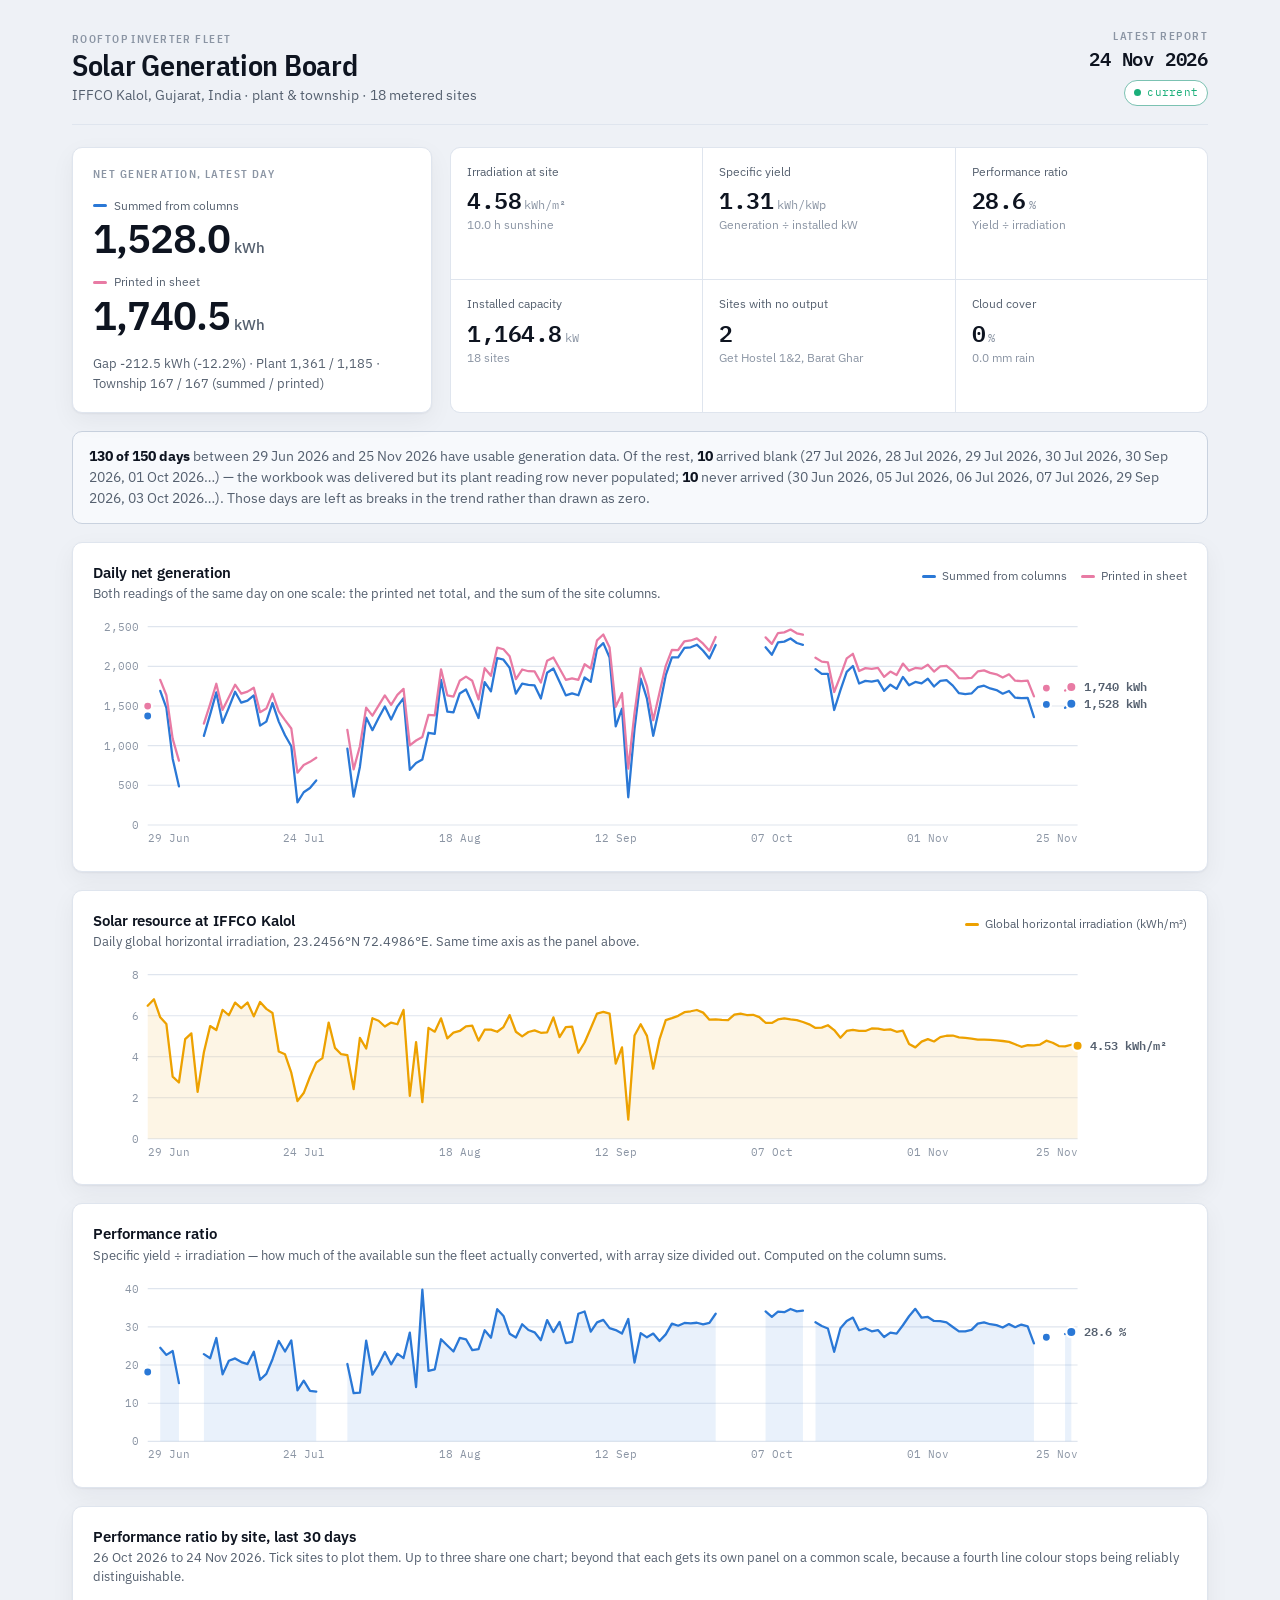
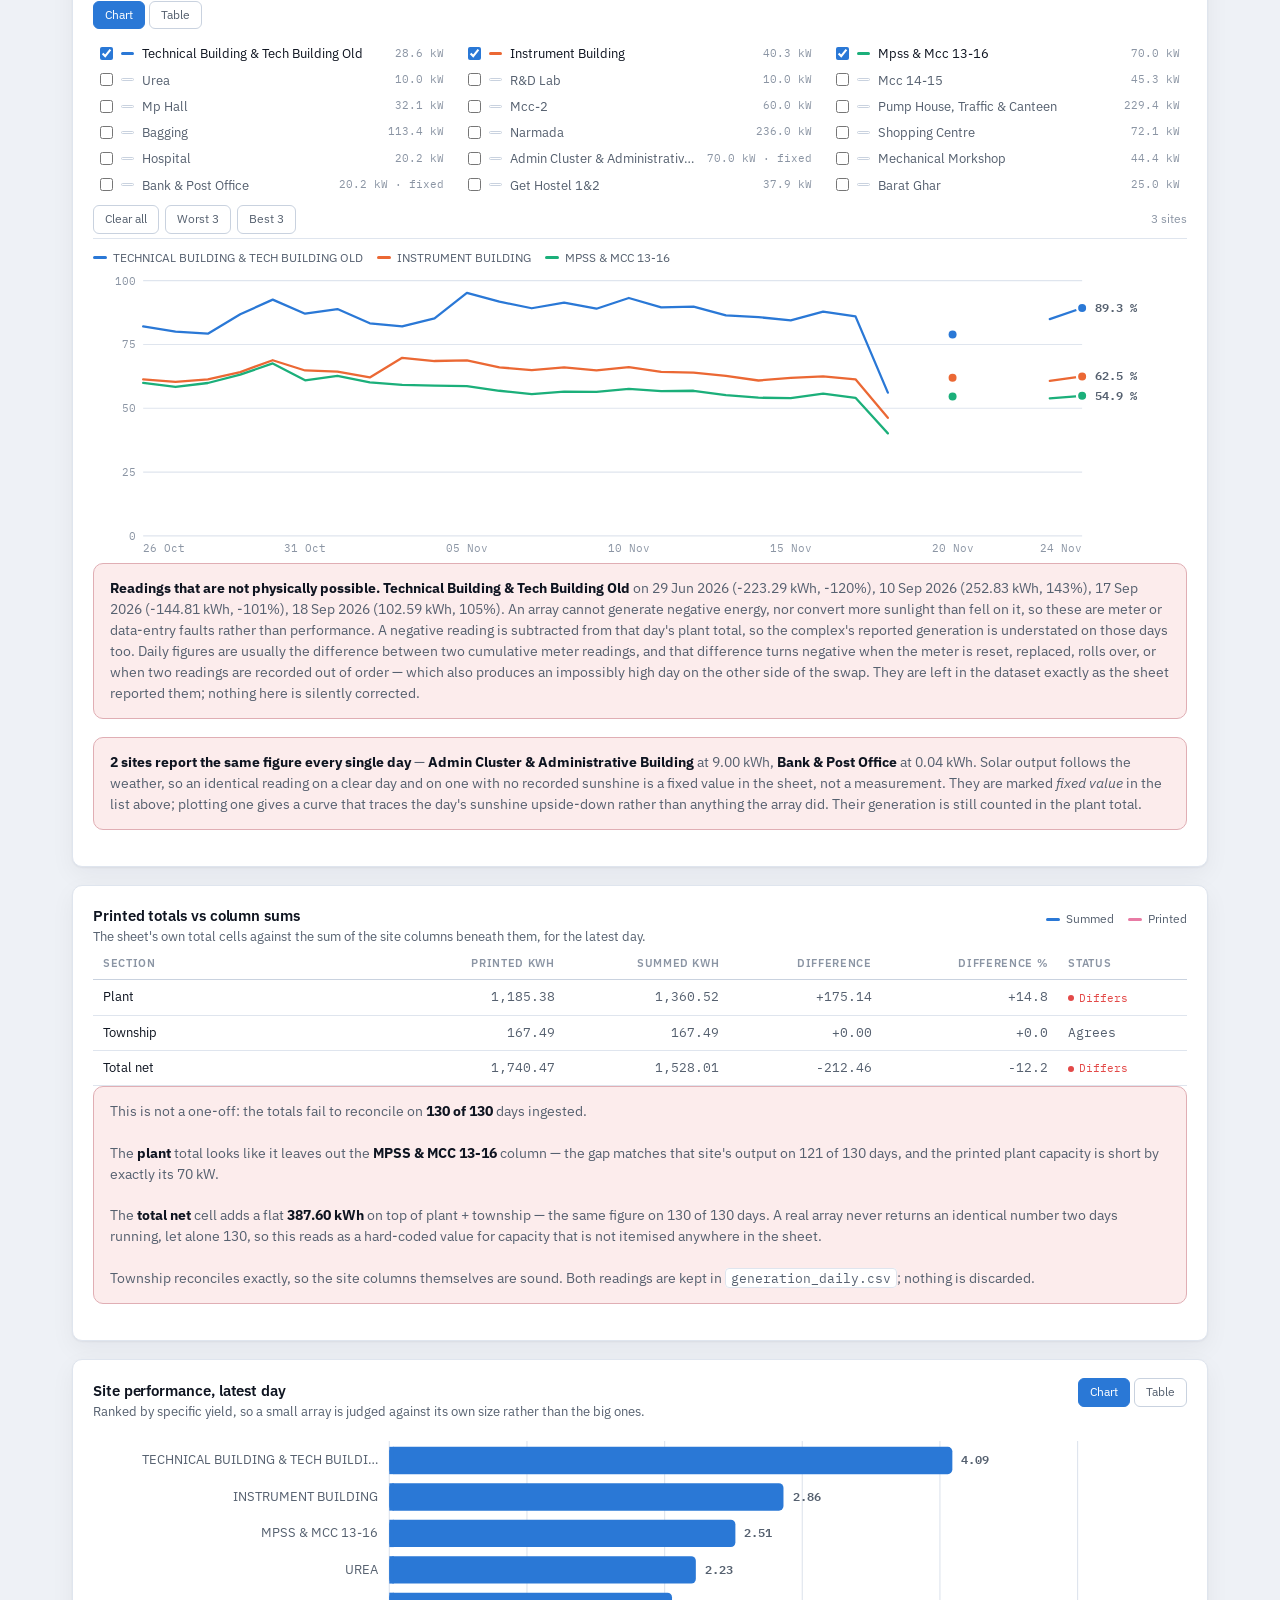
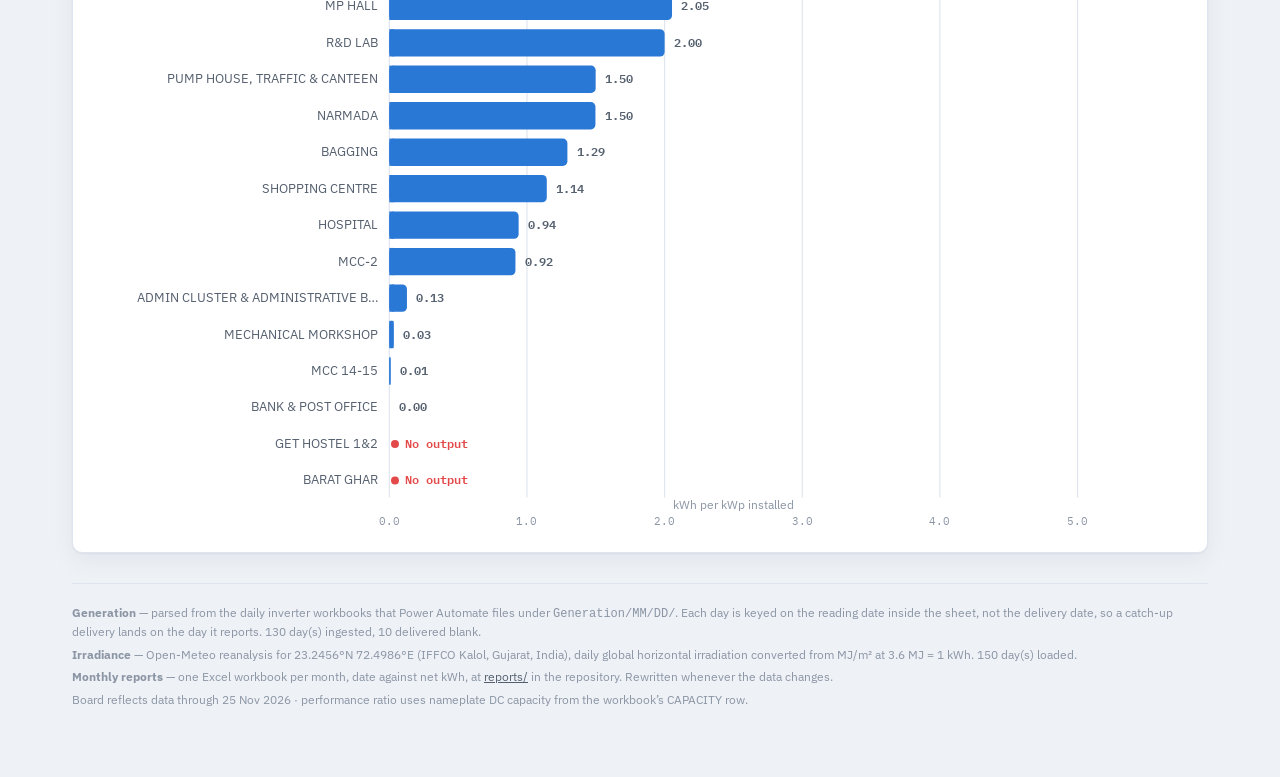
==== commit 5853422d: "Daily solar update: 2026-11-25" ====
--- a/dashboard/index.html
+++ b/dashboard/index.html
@@ -338,7 +338,7 @@
 </style>
 </head>
 <body>
-<div class="wrap"><div class="rail"><div><div class="eyebrow">Rooftop inverter fleet</div><h1>Solar Generation Board</h1><div class="sub">IFFCO Kalol, Gujarat, India · plant &amp; township · 18 metered sites</div></div><div class="stamp"><div class="eyebrow">Latest report</div><div class="d">24 Nov 2026</div><div style="margin-top:5px"><span class="chip ok"><span class="dot"></span>current</span></div></div></div><div class="band"><section class="card hero"><div class="eyebrow">Net generation, latest day</div><div class="figs"><div class="fig"><div class="fl"><i style="background:var(--gen)"></i>Summed from columns</div><div class="val">1,528.0<span class="unit">kWh</span></div></div><div class="fig"><div class="fl"><i style="background:var(--printed)"></i>Printed in sheet</div><div class="val">1,740.5<span class="unit">kWh</span></div></div></div><div class="note">Gap -212.5 kWh (-12.2%) · Plant 1,361 / 1,185 · Township 167 / 167  (summed / printed)</div></section><div class="kpis"><div class="kpi"><div class="k">Irradiation at site</div><div class="v">4.58<small>kWh/m²</small></div><div class="m">10.0 h sunshine</div></div><div class="kpi"><div class="k">Specific yield</div><div class="v">1.31<small>kWh/kWp</small></div><div class="m">Generation ÷ installed kW</div></div><div class="kpi"><div class="k">Performance ratio</div><div class="v">28.6<small>%</small></div><div class="m">Yield ÷ irradiation</div></div><div class="kpi"><div class="k">Installed capacity</div><div class="v">1,164.8<small>kW</small></div><div class="m">18 sites</div></div><div class="kpi"><div class="k">Sites with no output</div><div class="v">2</div><div class="m">Get Hostel 1&amp;2, Barat Ghar</div></div><div class="kpi"><div class="k">Cloud cover</div><div class="v">0<small>%</small></div><div class="m">0.0 mm rain</div></div></div></div><div class="notice info"><div class="body"><b>130 of 150 days</b> between 29 Jun 2026 and 25 Nov 2026 have usable generation data. Of the rest, <b>10</b> arrived blank (27 Jul 2026, 28 Jul 2026, 29 Jul 2026, 30 Jul 2026, 30 Sep 2026, 01 Oct 2026…) — the workbook was delivered but its plant reading row never populated; <b>10</b> never arrived (30 Jun 2026, 05 Jul 2026, 06 Jul 2026, 07 Jul 2026, 29 Sep 2026, 03 Oct 2026…). Those days are left as breaks in the trend rather than drawn as zero.</div></div><section class="card panel"><div class="panel-head"><div><h2>Daily net generation</h2><div class="cap">Both readings of the same day on one scale: the printed net total, and the sum of the site columns.</div></div><div class="legend"><span><i style="background:var(--gen)"></i>Summed from columns</span><span><i style="background:var(--printed)"></i>Printed in sheet</span></div></div><div class="plot" id="p-gen"><svg viewBox="0 0 960 210" role="img" aria-label="Summed from columns and Printed in sheet over time"><line class="grid" x1="48" y1="186.0" x2="864" y2="186.0"/><text class="axis" x="40" y="189.5" text-anchor="end">0</text><line class="grid" x1="48" y1="151.2" x2="864" y2="151.2"/><text class="axis" x="40" y="154.7" text-anchor="end">500</text><line class="grid" x1="48" y1="116.4" x2="864" y2="116.4"/><text class="axis" x="40" y="119.9" text-anchor="end">1,000</text><line class="grid" x1="48" y1="81.6" x2="864" y2="81.6"/><text class="axis" x="40" y="85.1" text-anchor="end">1,500</text><line class="grid" x1="48" y1="46.8" x2="864" y2="46.8"/><text class="axis" x="40" y="50.3" text-anchor="end">2,000</text><line class="grid" x1="48" y1="12.0" x2="864" y2="12.0"/><text class="axis" x="40" y="15.5" text-anchor="end">2,500</text><text class="axis" x="48.0" y="201" text-anchor="start">29 Jun</text><text class="axis" x="184.9" y="201" text-anchor="middle">24 Jul</text><text class="axis" x="321.8" y="201" text-anchor="middle">18 Aug</text><text class="axis" x="458.7" y="201" text-anchor="middle">12 Sep</text><text class="axis" x="595.7" y="201" text-anchor="middle">07 Oct</text><text class="axis" x="732.6" y="201" text-anchor="middle">01 Nov</text><text class="axis" x="864.0" y="201" text-anchor="end">25 Nov</text><circle cx="48.0" cy="90.4" r="4" fill="var(--gen)" stroke="var(--panel)" stroke-width="2"/><path d="M59.0,68.3 L64.4,83.2 L69.9,127.8 L75.4,152.1" fill="none" stroke="var(--gen)" stroke-width="2" stroke-linejoin="round" stroke-linecap="round"/><path d="M97.3,107.8 L102.8,89.0 L108.2,69.7 L113.7,96.4 L119.2,83.0 L124.7,69.1 L130.1,78.7 L135.6,76.9 L141.1,72.3 L146.6,98.8 L152.1,95.3 L157.5,79.0 L163.0,95.3 L168.5,107.3 L174.0,116.9 L179.4,166.1 L184.9,157.3 L190.4,153.6 L195.9,146.9" fill="none" stroke="var(--gen)" stroke-width="2" stroke-linejoin="round" stroke-linecap="round"/><path d="M223.2,119.0 L228.7,161.2 L234.2,135.1 L239.7,91.8 L245.2,102.8 L250.6,92.1 L256.1,82.1 L261.6,93.4 L267.1,81.9 L272.5,74.8 L278.0,137.6 L283.5,131.6 L289.0,128.5 L294.4,105.1 L299.9,106.1 L305.4,58.7 L310.9,86.5 L316.3,87.2 L321.8,70.6 L327.3,67.1 L332.8,79.2 L338.3,92.2 L343.7,60.6 L349.2,68.7 L354.7,39.5 L360.2,41.0 L365.6,48.2 L371.1,70.8 L376.6,61.9 L382.1,63.0 L387.5,63.6 L393.0,75.1 L398.5,52.4 L404.0,48.7 L409.4,60.4 L414.9,72.3 L420.4,70.5 L425.9,72.2 L431.4,56.6 L436.8,60.4 L442.3,31.7 L447.8,26.4 L453.3,39.1 L458.7,99.4 L464.2,84.0 L469.7,161.7 L475.2,101.7 L480.6,57.6 L486.1,75.2 L491.6,107.8 L497.1,82.8 L502.6,54.6 L508.0,38.9 L513.5,38.9 L519.0,30.7 L524.5,30.1 L529.9,27.8 L535.4,33.1 L540.9,39.9 L546.4,28.1" fill="none" stroke="var(--gen)" stroke-width="2" stroke-linejoin="round" stroke-linecap="round"/><path d="M590.2,30.1 L595.7,36.7 L601.1,25.8 L606.6,25.1 L612.1,22.4 L617.6,26.3 L623.0,27.9" fill="none" stroke="var(--gen)" stroke-width="2" stroke-linejoin="round" stroke-linecap="round"/><path d="M634.0,49.3 L639.5,53.4 L644.9,53.4 L650.4,85.1 L655.9,67.6 L661.4,51.6 L666.8,46.5 L672.3,61.9 L677.8,59.6 L683.3,60.3 L688.8,59.1 L694.2,68.3 L699.7,62.9 L705.2,66.6 L710.7,56.1 L716.1,63.4 L721.6,60.5 L727.1,61.8 L732.6,57.7 L738.0,64.5 L743.5,59.5 L749.0,59.0 L754.5,63.7 L759.9,70.4 L765.4,71.1 L770.9,70.6 L776.4,65.1 L781.9,63.8 L787.3,66.2 L792.8,67.6 L798.3,70.8 L803.8,68.4 L809.2,74.3 L814.7,74.7 L820.2,74.4 L825.7,91.3" fill="none" stroke="var(--gen)" stroke-width="2" stroke-linejoin="round" stroke-linecap="round"/><circle cx="836.6" cy="80.2" r="4" fill="var(--gen)" stroke="var(--panel)" stroke-width="2"/><path d="M853.0,83.2 L858.5,79.7" fill="none" stroke="var(--gen)" stroke-width="2" stroke-linejoin="round" stroke-linecap="round"/><circle cx="48.0" cy="81.7" r="4" fill="var(--printed)" stroke="var(--panel)" stroke-width="2"/><path d="M59.0,58.7 L64.4,72.2 L69.9,110.2 L75.4,129.5" fill="none" stroke="var(--printed)" stroke-width="2" stroke-linejoin="round" stroke-linecap="round"/><path d="M97.3,97.1 L102.8,79.9 L108.2,62.1 L113.7,85.0 L119.2,74.0 L124.7,62.9 L130.1,70.7 L135.6,69.0 L141.1,65.6 L146.6,87.0 L152.1,83.9 L157.5,70.9 L163.0,86.3 L168.5,94.0 L174.0,101.3 L179.4,140.1 L184.9,133.4 L190.4,130.6 L195.9,127.0" fill="none" stroke="var(--printed)" stroke-width="2" stroke-linejoin="round" stroke-linecap="round"/><path d="M223.2,102.5 L228.7,137.2 L234.2,116.9 L239.7,83.0 L245.2,90.1 L250.6,81.3 L256.1,72.3 L261.6,80.6 L267.1,71.9 L272.5,66.6 L278.0,116.1 L283.5,111.9 L289.0,108.8 L294.4,89.4 L299.9,89.8 L305.4,49.4 L310.9,72.2 L316.3,73.4 L321.8,59.5 L327.3,55.8 L332.8,59.5 L338.3,75.9 L343.7,48.4 L349.2,55.1 L354.7,30.4 L360.2,31.8 L365.6,37.9 L371.1,58.1 L376.6,49.6 L382.1,51.1 L387.5,51.2 L393.0,61.0 L398.5,41.9 L404.0,39.0 L409.4,48.7 L414.9,58.6 L420.4,57.4 L425.9,58.6 L431.4,45.0 L436.8,48.7 L442.3,24.0 L447.8,18.9 L453.3,30.3 L458.7,82.4 L464.2,70.3 L469.7,136.6 L475.2,87.7 L480.6,48.3 L486.1,64.1 L491.6,94.1 L497.1,69.9 L502.6,46.4 L508.0,32.4 L513.5,32.5 L519.0,24.8 L524.5,24.1 L529.9,22.3 L535.4,26.9 L540.9,33.1 L546.4,21.1" fill="none" stroke="var(--printed)" stroke-width="2" stroke-linejoin="round" stroke-linecap="round"/><path d="M590.2,21.4 L595.7,27.1 L601.1,17.6 L606.6,17.0 L612.1,14.5 L617.6,17.8 L623.0,19.0" fill="none" stroke="var(--printed)" stroke-width="2" stroke-linejoin="round" stroke-linecap="round"/><path d="M634.0,39.2 L639.5,42.7 L644.9,43.4 L650.4,69.3 L655.9,55.1 L661.4,39.8 L666.8,35.8 L672.3,50.9 L677.8,48.4 L683.3,49.0 L688.8,48.1 L694.2,56.0 L699.7,51.4 L705.2,54.4 L710.7,44.4 L716.1,50.6 L721.6,48.2 L727.1,48.8 L732.6,45.4 L738.0,51.4 L743.5,46.8 L749.0,46.3 L754.5,51.0 L759.9,57.1 L765.4,57.3 L770.9,57.0 L776.4,51.3 L781.9,50.3 L787.3,52.5 L792.8,53.8 L798.3,56.6 L803.8,53.8 L809.2,59.4 L814.7,59.8 L820.2,59.4 L825.7,73.2" fill="none" stroke="var(--printed)" stroke-width="2" stroke-linejoin="round" stroke-linecap="round"/><circle cx="836.6" cy="65.9" r="4" fill="var(--printed)" stroke="var(--panel)" stroke-width="2"/><path d="M853.0,68.0 L858.5,64.9" fill="none" stroke="var(--printed)" stroke-width="2" stroke-linejoin="round" stroke-linecap="round"/><circle cx="858.5" cy="64.9" r="4.5" fill="var(--printed)" stroke="var(--panel)" stroke-width="2"/><text class="dlabel" x="869.5" y="68.4">1,740 kWh</text><circle cx="858.5" cy="79.7" r="4.5" fill="var(--gen)" stroke="var(--panel)" stroke-width="2"/><text class="dlabel" x="869.5" y="83.2">1,528 kWh</text><line class="crosshair" x1="0" y1="12" x2="0" y2="186"/><circle class="hover-dot" cx="0" cy="0" r="4.5" fill="var(--gen)" stroke="var(--panel)" stroke-width="2" style="opacity:0"/><circle class="hover-dot" cx="0" cy="0" r="4.5" fill="var(--printed)" stroke="var(--panel)" stroke-width="2" style="opacity:0"/></svg><div class="tip"></div></div></section><section class="card panel"><div class="panel-head"><div><h2>Solar resource at IFFCO Kalol</h2><div class="cap">Daily global horizontal irradiation, 23.2456°N 72.4986°E. Same time axis as the panel above.</div></div><div class="legend"><span><i style="background:var(--sun)"></i>Global horizontal irradiation (kWh/m²)</span></div></div><div class="plot" id="p-irr"><svg viewBox="0 0 960 180" role="img" aria-label="Irradiation (GHI) over time"><line class="grid" x1="48" y1="156.0" x2="864" y2="156.0"/><text class="axis" x="40" y="159.5" text-anchor="end">0</text><line class="grid" x1="48" y1="120.0" x2="864" y2="120.0"/><text class="axis" x="40" y="123.5" text-anchor="end">2</text><line class="grid" x1="48" y1="84.0" x2="864" y2="84.0"/><text class="axis" x="40" y="87.5" text-anchor="end">4</text><line class="grid" x1="48" y1="48.0" x2="864" y2="48.0"/><text class="axis" x="40" y="51.5" text-anchor="end">6</text><line class="grid" x1="48" y1="12.0" x2="864" y2="12.0"/><text class="axis" x="40" y="15.5" text-anchor="end">8</text><text class="axis" x="48.0" y="171" text-anchor="start">29 Jun</text><text class="axis" x="184.9" y="171" text-anchor="middle">24 Jul</text><text class="axis" x="321.8" y="171" text-anchor="middle">18 Aug</text><text class="axis" x="458.7" y="171" text-anchor="middle">12 Sep</text><text class="axis" x="595.7" y="171" text-anchor="middle">07 Oct</text><text class="axis" x="732.6" y="171" text-anchor="middle">01 Nov</text><text class="axis" x="864.0" y="171" text-anchor="end">25 Nov</text><path d="M48.0,156.0 L48.0,39.3 L53.5,33.6 L59.0,49.4 L64.4,55.3 L69.9,101.4 L75.4,106.6 L80.9,68.6 L86.3,63.5 L91.8,114.8 L97.3,80.1 L102.8,57.1 L108.2,60.6 L113.7,42.9 L119.2,47.6 L124.7,36.5 L130.1,41.3 L135.6,36.4 L141.1,48.6 L146.6,36.0 L152.1,42.0 L157.5,45.6 L163.0,79.4 L168.5,81.9 L174.0,98.0 L179.4,122.9 L184.9,115.9 L190.4,101.6 L195.9,89.2 L201.3,85.2 L206.8,54.0 L212.3,76.2 L217.8,81.8 L223.2,82.6 L228.7,112.4 L234.2,67.5 L239.7,76.8 L245.2,50.2 L250.6,52.4 L256.1,57.5 L261.6,54.0 L267.1,55.5 L272.5,42.9 L278.0,118.3 L283.5,71.2 L289.0,123.9 L294.4,58.7 L299.9,62.0 L305.4,50.3 L310.9,67.9 L316.3,62.9 L321.8,61.4 L327.3,57.3 L332.8,56.8 L338.3,69.9 L343.7,60.3 L349.2,60.2 L354.7,62.1 L360.2,58.0 L365.6,47.5 L371.1,62.1 L376.6,66.1 L382.1,62.3 L387.5,60.9 L393.0,63.0 L398.5,62.6 L404.0,49.5 L409.4,66.8 L414.9,58.0 L420.4,57.6 L425.9,80.5 L431.4,71.5 L436.8,59.0 L442.3,46.1 L447.8,44.7 L453.3,46.1 L458.7,90.1 L464.2,75.8 L469.7,139.2 L475.2,65.4 L480.6,55.5 L486.1,65.7 L491.6,94.5 L497.1,68.8 L502.6,51.9 L508.0,50.1 L513.5,48.1 L519.0,44.9 L524.5,44.1 L529.9,43.0 L535.4,45.3 L540.9,51.5 L546.4,51.2 L551.8,51.7 L557.3,51.8 L562.8,47.0 L568.3,46.1 L573.7,47.4 L579.2,47.2 L584.7,49.3 L590.2,54.2 L595.7,54.3 L601.1,51.3 L606.6,50.4 L612.1,51.3 L617.6,51.9 L623.0,53.5 L628.5,55.6 L634.0,58.7 L639.5,58.5 L644.9,56.4 L650.4,60.6 L655.9,67.3 L661.4,61.4 L666.8,60.5 L672.3,61.4 L677.8,61.4 L683.3,59.2 L688.8,59.4 L694.2,60.5 L699.7,60.0 L705.2,62.1 L710.7,61.2 L716.1,72.9 L721.6,75.8 L727.1,70.8 L732.6,68.6 L738.0,70.6 L743.5,66.8 L749.0,65.6 L754.5,65.4 L759.9,67.0 L765.4,67.5 L770.9,68.2 L776.4,69.0 L781.9,68.9 L787.3,69.3 L792.8,69.7 L798.3,70.2 L803.8,71.0 L809.2,73.1 L814.7,75.3 L820.2,73.8 L825.7,74.1 L831.1,73.3 L836.6,69.9 L842.1,71.7 L847.6,74.6 L853.0,74.9 L858.5,73.5 L864.0,74.6 L864.0,156.0 Z" fill="var(--sun)" opacity="0.10"/><path d="M48.0,39.3 L53.5,33.6 L59.0,49.4 L64.4,55.3 L69.9,101.4 L75.4,106.6 L80.9,68.6 L86.3,63.5 L91.8,114.8 L97.3,80.1 L102.8,57.1 L108.2,60.6 L113.7,42.9 L119.2,47.6 L124.7,36.5 L130.1,41.3 L135.6,36.4 L141.1,48.6 L146.6,36.0 L152.1,42.0 L157.5,45.6 L163.0,79.4 L168.5,81.9 L174.0,98.0 L179.4,122.9 L184.9,115.9 L190.4,101.6 L195.9,89.2 L201.3,85.2 L206.8,54.0 L212.3,76.2 L217.8,81.8 L223.2,82.6 L228.7,112.4 L234.2,67.5 L239.7,76.8 L245.2,50.2 L250.6,52.4 L256.1,57.5 L261.6,54.0 L267.1,55.5 L272.5,42.9 L278.0,118.3 L283.5,71.2 L289.0,123.9 L294.4,58.7 L299.9,62.0 L305.4,50.3 L310.9,67.9 L316.3,62.9 L321.8,61.4 L327.3,57.3 L332.8,56.8 L338.3,69.9 L343.7,60.3 L349.2,60.2 L354.7,62.1 L360.2,58.0 L365.6,47.5 L371.1,62.1 L376.6,66.1 L382.1,62.3 L387.5,60.9 L393.0,63.0 L398.5,62.6 L404.0,49.5 L409.4,66.8 L414.9,58.0 L420.4,57.6 L425.9,80.5 L431.4,71.5 L436.8,59.0 L442.3,46.1 L447.8,44.7 L453.3,46.1 L458.7,90.1 L464.2,75.8 L469.7,139.2 L475.2,65.4 L480.6,55.5 L486.1,65.7 L491.6,94.5 L497.1,68.8 L502.6,51.9 L508.0,50.1 L513.5,48.1 L519.0,44.9 L524.5,44.1 L529.9,43.0 L535.4,45.3 L540.9,51.5 L546.4,51.2 L551.8,51.7 L557.3,51.8 L562.8,47.0 L568.3,46.1 L573.7,47.4 L579.2,47.2 L584.7,49.3 L590.2,54.2 L595.7,54.3 L601.1,51.3 L606.6,50.4 L612.1,51.3 L617.6,51.9 L623.0,53.5 L628.5,55.6 L634.0,58.7 L639.5,58.5 L644.9,56.4 L650.4,60.6 L655.9,67.3 L661.4,61.4 L666.8,60.5 L672.3,61.4 L677.8,61.4 L683.3,59.2 L688.8,59.4 L694.2,60.5 L699.7,60.0 L705.2,62.1 L710.7,61.2 L716.1,72.9 L721.6,75.8 L727.1,70.8 L732.6,68.6 L738.0,70.6 L743.5,66.8 L749.0,65.6 L754.5,65.4 L759.9,67.0 L765.4,67.5 L770.9,68.2 L776.4,69.0 L781.9,68.9 L787.3,69.3 L792.8,69.7 L798.3,70.2 L803.8,71.0 L809.2,73.1 L814.7,75.3 L820.2,73.8 L825.7,74.1 L831.1,73.3 L836.6,69.9 L842.1,71.7 L847.6,74.6 L853.0,74.9 L858.5,73.5 L864.0,74.6" fill="none" stroke="var(--sun)" stroke-width="2" stroke-linejoin="round" stroke-linecap="round"/><circle cx="864.0" cy="74.6" r="4.5" fill="var(--sun)" stroke="var(--panel)" stroke-width="2"/><text class="dlabel" x="875.0" y="78.1">4.52 kWh/m²</text><line class="crosshair" x1="0" y1="12" x2="0" y2="156"/><circle class="hover-dot" cx="0" cy="0" r="4.5" fill="var(--sun)" stroke="var(--panel)" stroke-width="2" style="opacity:0"/></svg><div class="tip"></div></div></section><section class="card panel"><div class="panel-head"><div><h2>Performance ratio</h2><div class="cap">Specific yield ÷ irradiation — how much of the available sun the fleet actually converted, with array size divided out. Computed on the column sums.</div></div></div><div class="plot" id="p-pr"><svg viewBox="0 0 960 170" role="img" aria-label="Performance ratio over time"><line class="grid" x1="48" y1="146.0" x2="864" y2="146.0"/><text class="axis" x="40" y="149.5" text-anchor="end">0</text><line class="grid" x1="48" y1="112.5" x2="864" y2="112.5"/><text class="axis" x="40" y="116.0" text-anchor="end">10</text><line class="grid" x1="48" y1="79.0" x2="864" y2="79.0"/><text class="axis" x="40" y="82.5" text-anchor="end">20</text><line class="grid" x1="48" y1="45.5" x2="864" y2="45.5"/><text class="axis" x="40" y="49.0" text-anchor="end">30</text><line class="grid" x1="48" y1="12.0" x2="864" y2="12.0"/><text class="axis" x="40" y="15.5" text-anchor="end">40</text><text class="axis" x="48.0" y="161" text-anchor="start">29 Jun</text><text class="axis" x="184.9" y="161" text-anchor="middle">24 Jul</text><text class="axis" x="321.8" y="161" text-anchor="middle">18 Aug</text><text class="axis" x="458.7" y="161" text-anchor="middle">12 Sep</text><text class="axis" x="595.7" y="161" text-anchor="middle">07 Oct</text><text class="axis" x="732.6" y="161" text-anchor="middle">01 Nov</text><text class="axis" x="864.0" y="161" text-anchor="end">25 Nov</text><circle cx="48.0" cy="85.1" r="4" fill="var(--gen)" stroke="var(--panel)" stroke-width="2"/><path d="M59.0,146.0 L59.0,63.9 L64.4,70.1 L69.9,66.7 L75.4,94.9 L75.4,146.0 Z" fill="var(--gen)" opacity="0.10"/><path d="M59.0,63.9 L64.4,70.1 L69.9,66.7 L75.4,94.9" fill="none" stroke="var(--gen)" stroke-width="2" stroke-linejoin="round" stroke-linecap="round"/><path d="M97.3,146.0 L97.3,69.4 L102.8,73.0 L108.2,55.3 L113.7,87.1 L119.2,75.3 L124.7,73.2 L130.1,76.4 L135.6,78.2 L141.1,67.3 L146.6,91.9 L152.1,86.8 L157.5,73.9 L163.0,57.9 L168.5,67.1 L174.0,57.4 L179.4,101.2 L184.9,92.7 L190.4,101.7 L195.9,102.4 L195.9,146.0 Z" fill="var(--gen)" opacity="0.10"/><path d="M97.3,69.4 L102.8,73.0 L108.2,55.3 L113.7,87.1 L119.2,75.3 L124.7,73.2 L130.1,76.4 L135.6,78.2 L141.1,67.3 L146.6,91.9 L152.1,86.8 L157.5,73.9 L163.0,57.9 L168.5,67.1 L174.0,57.4 L179.4,101.2 L184.9,92.7 L190.4,101.7 L195.9,102.4" fill="none" stroke="var(--gen)" stroke-width="2" stroke-linejoin="round" stroke-linecap="round"/><path d="M223.2,146.0 L223.2,78.1 L228.7,103.7 L234.2,103.2 L239.7,57.6 L245.2,87.5 L250.6,78.6 L256.1,67.6 L261.6,78.4 L267.1,69.0 L272.5,72.9 L278.0,50.5 L283.5,98.3 L289.0,12.8 L294.4,84.2 L299.9,82.8 L305.4,56.4 L310.9,61.9 L316.3,67.1 L321.8,55.2 L327.3,56.4 L332.8,65.9 L338.3,65.0 L343.7,48.5 L349.2,55.0 L354.7,30.0 L360.2,35.9 L365.6,51.5 L371.1,54.8 L376.6,43.2 L382.1,48.3 L387.5,50.3 L393.0,57.2 L398.5,39.6 L404.0,50.1 L409.4,41.2 L414.9,59.7 L420.4,58.7 L425.9,34.0 L431.4,32.0 L436.8,49.7 L442.3,41.6 L447.8,39.4 L453.3,46.6 L458.7,48.3 L464.2,51.4 L469.7,38.6 L475.2,76.8 L480.6,51.0 L486.1,54.7 L491.6,51.4 L497.1,58.0 L502.6,52.1 L508.0,42.7 L513.5,44.5 L519.0,42.1 L524.5,42.4 L529.9,41.9 L535.4,43.3 L540.9,42.1 L546.4,34.0 L546.4,146.0 Z" fill="var(--gen)" opacity="0.10"/><path d="M223.2,78.1 L228.7,103.7 L234.2,103.2 L239.7,57.6 L245.2,87.5 L250.6,78.6 L256.1,67.6 L261.6,78.4 L267.1,69.0 L272.5,72.9 L278.0,50.5 L283.5,98.3 L289.0,12.8 L294.4,84.2 L299.9,82.8 L305.4,56.4 L310.9,61.9 L316.3,67.1 L321.8,55.2 L327.3,56.4 L332.8,65.9 L338.3,65.0 L343.7,48.5 L349.2,55.0 L354.7,30.0 L360.2,35.9 L365.6,51.5 L371.1,54.8 L376.6,43.2 L382.1,48.3 L387.5,50.3 L393.0,57.2 L398.5,39.6 L404.0,50.1 L409.4,41.2 L414.9,59.7 L420.4,58.7 L425.9,34.0 L431.4,32.0 L436.8,49.7 L442.3,41.6 L447.8,39.4 L453.3,46.6 L458.7,48.3 L464.2,51.4 L469.7,38.6 L475.2,76.8 L480.6,51.0 L486.1,54.7 L491.6,51.4 L497.1,58.0 L502.6,52.1 L508.0,42.7 L513.5,44.5 L519.0,42.1 L524.5,42.4 L529.9,41.9 L535.4,43.3 L540.9,42.1 L546.4,34.0" fill="none" stroke="var(--gen)" stroke-width="2" stroke-linejoin="round" stroke-linecap="round"/><path d="M590.2,146.0 L590.2,32.0 L595.7,36.8 L601.1,32.2 L606.6,32.6 L612.1,29.8 L617.6,31.9 L623.0,31.3 L623.0,146.0 Z" fill="var(--gen)" opacity="0.10"/><path d="M590.2,32.0 L595.7,36.8 L601.1,32.2 L606.6,32.6 L612.1,29.8 L617.6,31.9 L623.0,31.3" fill="none" stroke="var(--gen)" stroke-width="2" stroke-linejoin="round" stroke-linecap="round"/><path d="M634.0,146.0 L634.0,41.5 L639.5,44.8 L644.9,46.9 L650.4,67.4 L655.9,46.7 L661.4,40.4 L666.8,37.4 L672.3,48.5 L677.8,46.7 L683.3,49.4 L688.8,48.3 L694.2,54.4 L699.7,50.6 L705.2,51.4 L710.7,44.1 L716.1,36.2 L721.6,29.7 L727.1,37.5 L732.6,36.8 L738.0,40.3 L743.5,40.5 L749.0,41.5 L754.5,45.6 L759.9,49.5 L765.4,49.4 L770.9,48.2 L776.4,42.7 L781.9,41.6 L787.3,43.2 L792.8,44.0 L798.3,46.1 L803.8,43.1 L809.2,45.8 L814.7,43.5 L820.2,45.0 L825.7,60.0 L825.7,146.0 Z" fill="var(--gen)" opacity="0.10"/><path d="M634.0,41.5 L639.5,44.8 L644.9,46.9 L650.4,67.4 L655.9,46.7 L661.4,40.4 L666.8,37.4 L672.3,48.5 L677.8,46.7 L683.3,49.4 L688.8,48.3 L694.2,54.4 L699.7,50.6 L705.2,51.4 L710.7,44.1 L716.1,36.2 L721.6,29.7 L727.1,37.5 L732.6,36.8 L738.0,40.3 L743.5,40.5 L749.0,41.5 L754.5,45.6 L759.9,49.5 L765.4,49.4 L770.9,48.2 L776.4,42.7 L781.9,41.6 L787.3,43.2 L792.8,44.0 L798.3,46.1 L803.8,43.1 L809.2,45.8 L814.7,43.5 L820.2,45.0 L825.7,60.0" fill="none" stroke="var(--gen)" stroke-width="2" stroke-linejoin="round" stroke-linecap="round"/><circle cx="836.6" cy="54.6" r="4" fill="var(--gen)" stroke="var(--panel)" stroke-width="2"/><path d="M853.0,146.0 L853.0,51.8 L858.5,50.1 L858.5,146.0 Z" fill="var(--gen)" opacity="0.10"/><path d="M853.0,51.8 L858.5,50.1" fill="none" stroke="var(--gen)" stroke-width="2" stroke-linejoin="round" stroke-linecap="round"/><circle cx="858.5" cy="50.1" r="4.5" fill="var(--gen)" stroke="var(--panel)" stroke-width="2"/><text class="dlabel" x="869.5" y="53.6">28.6 %</text><line class="crosshair" x1="0" y1="12" x2="0" y2="146"/><circle class="hover-dot" cx="0" cy="0" r="4.5" fill="var(--gen)" stroke="var(--panel)" stroke-width="2" style="opacity:0"/></svg><div class="tip"></div></div></section><section class="card panel" id="p-siteline"><div class="panel-head"><div><h2>Performance ratio by site, last 30 days</h2><div class="cap">26 Oct 2026 to 24 Nov 2026. Tick sites to plot them. Up to three share one chart; beyond that each gets its own panel on a common scale, because a fourth line colour stops being reliably distinguishable.</div></div><div class="tabs" data-tabs><button class="tab" data-target="line-chart" aria-selected="true">Chart</button><button class="tab" data-target="line-table" aria-selected="false">Table</button></div></div><div id="line-chart"><div class="picker"><label class="pick"><input type="checkbox" data-site="0" checked><span class="sw" data-slot=""></span><span class="nm">Technical Building &amp; Tech Building Old</span><span class="cap">28.6 kW</span></label><label class="pick"><input type="checkbox" data-site="1" checked><span class="sw" data-slot=""></span><span class="nm">Instrument Building</span><span class="cap">40.3 kW</span></label><label class="pick"><input type="checkbox" data-site="2" checked><span class="sw" data-slot=""></span><span class="nm">Mpss &amp; Mcc 13-16</span><span class="cap">70.0 kW</span></label><label class="pick"><input type="checkbox" data-site="3"><span class="sw" data-slot=""></span><span class="nm">Urea</span><span class="cap">10.0 kW</span></label><label class="pick"><input type="checkbox" data-site="4"><span class="sw" data-slot=""></span><span class="nm">R&amp;D Lab</span><span class="cap">10.0 kW</span></label><label class="pick"><input type="checkbox" data-site="5"><span class="sw" data-slot=""></span><span class="nm">Mcc 14-15</span><span class="cap">45.3 kW</span></label><label class="pick"><input type="checkbox" data-site="6"><span class="sw" data-slot=""></span><span class="nm">Mp Hall</span><span class="cap">32.1 kW</span></label><label class="pick"><input type="checkbox" data-site="7"><span class="sw" data-slot=""></span><span class="nm">Mcc-2</span><span class="cap">60.0 kW</span></label><label class="pick"><input type="checkbox" data-site="8"><span class="sw" data-slot=""></span><span class="nm">Pump House, Traffic &amp; Canteen</span><span class="cap">229.4 kW</span></label><label class="pick"><input type="checkbox" data-site="9"><span class="sw" data-slot=""></span><span class="nm">Bagging</span><span class="cap">113.4 kW</span></label><label class="pick"><input type="checkbox" data-site="10"><span class="sw" data-slot=""></span><span class="nm">Narmada</span><span class="cap">236.0 kW</span></label><label class="pick"><input type="checkbox" data-site="11"><span class="sw" data-slot=""></span><span class="nm">Shopping Centre</span><span class="cap">72.1 kW</span></label><label class="pick"><input type="checkbox" data-site="12"><span class="sw" data-slot=""></span><span class="nm">Hospital</span><span class="cap">20.2 kW</span></label><label class="pick"><input type="checkbox" data-site="13"><span class="sw" data-slot=""></span><span class="nm">Admin Cluster &amp; Administrative Building</span><span class="cap">70.0 kW · fixed</span></label><label class="pick"><input type="checkbox" data-site="14"><span class="sw" data-slot=""></span><span class="nm">Mechanical Morkshop</span><span class="cap">44.4 kW</span></label><label class="pick"><input type="checkbox" data-site="15"><span class="sw" data-slot=""></span><span class="nm">Bank &amp; Post Office</span><span class="cap">20.2 kW · fixed</span></label><label class="pick"><input type="checkbox" data-site="16"><span class="sw" data-slot=""></span><span class="nm">Get Hostel 1&amp;2</span><span class="cap">37.9 kW</span></label><label class="pick"><input type="checkbox" data-site="17"><span class="sw" data-slot=""></span><span class="nm">Barat Ghar</span><span class="cap">25.0 kW</span></label></div><div class="picker-bar"><button class="tab" id="pick-none">Clear all</button><button class="tab" id="pick-worst">Worst 3</button><button class="tab" id="pick-best">Best 3</button><span class="cap" id="pick-count"></span></div><div class="plot" id="siteplot"><div class="tip"></div></div></div><div id="line-table" class="hidden"><div class="scroller"><table><thead><tr><th>Site</th><th>Capacity kW</th><th>Period PR %</th><th>Best %</th><th>Worst %</th><th>Days reported</th><th style="text-align:left">Status</th></tr></thead><tbody><tr><td>TECHNICAL BUILDING &amp; TECH BUILDING OLD</td><td>28.60</td><td>85.8</td><td>95.2</td><td>56.2</td><td>27</td><td style="text-align:left"><span class="flag">4 impossible readings &mdash; check the meter</span></td></tr><tr><td>INSTRUMENT BUILDING</td><td>40.30</td><td>63.4</td><td>69.8</td><td>46.3</td><td>27</td><td style="text-align:left">OK</td></tr><tr><td>MPSS &amp; MCC 13-16</td><td>70.00</td><td>57.2</td><td>67.6</td><td>40.2</td><td>27</td><td style="text-align:left">OK</td></tr><tr><td>UREA</td><td>10.00</td><td>51.5</td><td>61.6</td><td>34.9</td><td>27</td><td style="text-align:left">OK</td></tr><tr><td>R&amp;D LAB</td><td>10.00</td><td>47.8</td><td>58.3</td><td>33.0</td><td>27</td><td style="text-align:left">OK</td></tr><tr><td>MCC 14-15</td><td>45.30</td><td>41.6</td><td>63.6</td><td>0.2</td><td>27</td><td style="text-align:left"><span class="flag">5 days at zero</span></td></tr><tr><td>MP HALL</td><td>32.13</td><td>41.5</td><td>56.5</td><td>25.1</td><td>27</td><td style="text-align:left">OK</td></tr><tr><td>MCC-2</td><td>60.00</td><td>38.9</td><td>45.6</td><td>0.0</td><td>27</td><td style="text-align:left"><span class="flag">1 days at zero</span></td></tr><tr><td>PUMP HOUSE, TRAFFIC &amp; CANTEEN</td><td>229.36</td><td>31.8</td><td>34.2</td><td>29.2</td><td>27</td><td style="text-align:left">OK</td></tr><tr><td>BAGGING</td><td>113.40</td><td>29.9</td><td>35.9</td><td>21.0</td><td>27</td><td style="text-align:left">OK</td></tr><tr><td>NARMADA</td><td>236.00</td><td>26.7</td><td>32.7</td><td>21.8</td><td>27</td><td style="text-align:left">OK</td></tr><tr><td>SHOPPING CENTRE</td><td>72.14</td><td>26.0</td><td>30.0</td><td>18.4</td><td>27</td><td style="text-align:left">OK</td></tr><tr><td>HOSPITAL</td><td>20.16</td><td>21.9</td><td>25.9</td><td>16.1</td><td>27</td><td style="text-align:left">OK</td></tr><tr><td>ADMIN CLUSTER &amp; ADMINISTRATIVE BUILDING</td><td>70.00</td><td>2.7</td><td>2.9</td><td>2.4</td><td>27</td><td style="text-align:left"><span class="flag">same 9.00 kWh every day &mdash; not metered?</span></td></tr><tr><td>MECHANICAL MORKSHOP</td><td>44.40</td><td>1.8</td><td>28.0</td><td>0.6</td><td>27</td><td style="text-align:left">OK</td></tr><tr><td>BANK &amp; POST OFFICE</td><td>20.16</td><td>0.0</td><td>0.0</td><td>0.0</td><td>27</td><td style="text-align:left"><span class="flag">same 0.04 kWh every day &mdash; not metered?</span></td></tr><tr><td>GET HOSTEL 1&amp;2</td><td>37.90</td><td>0.0</td><td>0.0</td><td>0.0</td><td>27</td><td style="text-align:left"><span class="flag">27 days at zero</span></td></tr><tr><td>BARAT GHAR</td><td>25.00</td><td>0.0</td><td>0.0</td><td>0.0</td><td>27</td><td style="text-align:left"><span class="flag">27 days at zero</span></td></tr></tbody></table></div></div><div class="notice"><div class="body"><b>Readings that are not physically possible.</b> <b>Technical Building &amp; Tech Building Old</b> on 29 Jun 2026 (-223.29 kWh, -120%), 10 Sep 2026 (252.83 kWh, 143%), 17 Sep 2026 (-144.81 kWh, -101%), 18 Sep 2026 (102.59 kWh, 105%). An array cannot generate negative energy, nor convert more sunlight than fell on it, so these are meter or data-entry faults rather than performance. A negative reading is subtracted from that day's plant total, so the complex's reported generation is understated on those days too. Daily figures are usually the difference between two cumulative meter readings, and that difference turns negative when the meter is reset, replaced, rolls over, or when two readings are recorded out of order &mdash; which also produces an impossibly high day on the other side of the swap. They are left in the dataset exactly as the sheet reported them; nothing here is silently corrected.</div></div><div class="notice"><div class="body"><b>2 sites report the same figure every single day</b> — <b>Admin Cluster &amp; Administrative Building</b> at 9.00 kWh, <b>Bank &amp; Post Office</b> at 0.04 kWh. Solar output follows the weather, so an identical reading on a clear day and on one with no recorded sunshine is a fixed value in the sheet, not a measurement. They are marked <i>fixed value</i> in the list above; plotting one gives a curve that traces the day's sunshine upside-down rather than anything the array did. Their generation is still counted in the plant total.</div></div></section><section class="card panel"><div class="panel-head"><div><h2>Printed totals vs column sums</h2><div class="cap">The sheet&#x27;s own total cells against the sum of the site columns beneath them, for the latest day.</div></div><div class="legend"><span><i style="background:var(--gen)"></i>Summed</span><span><i style="background:var(--printed)"></i>Printed</span></div></div><div class="scroller"><table><thead><tr><th>Section</th><th>Printed kWh</th><th>Summed kWh</th><th>Difference</th><th>Difference %</th><th style="text-align:left">Status</th></tr></thead><tbody><tr><td>Plant</td><td>1,185.38</td><td>1,360.52</td><td>+175.14</td><td>+14.8</td><td style="text-align:left"><span class="flag">Differs</span></td></tr><tr><td>Township</td><td>167.49</td><td>167.49</td><td>+0.00</td><td>+0.0</td><td style="text-align:left">Agrees</td></tr><tr><td>Total net</td><td>1,740.47</td><td>1,528.01</td><td>-212.46</td><td>-12.2</td><td style="text-align:left"><span class="flag">Differs</span></td></tr></tbody></table></div><div class="notice"><div class="body">This is not a one-off: the totals fail to reconcile on <b>130 of 130</b> days ingested.<br><br>The <b>plant</b> total looks like it leaves out the <b>MPSS &amp; MCC 13-16</b> column &mdash; the gap matches that site's output on 121 of 130 days, and the printed plant capacity is short by exactly its 70 kW.<br><br>The <b>total net</b> cell adds a flat <b>387.60 kWh</b> on top of plant + township &mdash; the same figure on 130 of 130 days. A real array never returns an identical number two days running, let alone 130, so this reads as a hard-coded value for capacity that is not itemised anywhere in the sheet.<br><br>Township reconciles exactly, so the site columns themselves are sound. Both readings are kept in <code>generation_daily.csv</code>; nothing is discarded.</div></div></section><section class="card panel"><div class="panel-head"><div><h2>Site performance, latest day</h2><div class="cap">Ranked by specific yield, so a small array is judged against its own size rather than the big ones.</div></div><div class="tabs" data-tabs><button class="tab" data-target="sites-chart" aria-selected="true">Chart</button><button class="tab" data-target="sites-table" aria-selected="false">Table</button></div></div><div id="sites-chart"><div class="plot" id="p-sites"><svg viewBox="0 0 960 616" role="img" aria-label="Specific yield by site"><line class="grid" x1="260.0" y1="8" x2="260.0" y2="584"/><text class="axis" x="260.0" y="608" text-anchor="middle">0.0</text><line class="grid" x1="380.8" y1="8" x2="380.8" y2="584"/><text class="axis" x="380.8" y="608" text-anchor="middle">1.0</text><line class="grid" x1="501.6" y1="8" x2="501.6" y2="584"/><text class="axis" x="501.6" y="608" text-anchor="middle">2.0</text><line class="grid" x1="622.4" y1="8" x2="622.4" y2="584"/><text class="axis" x="622.4" y="608" text-anchor="middle">3.0</text><line class="grid" x1="743.2" y1="8" x2="743.2" y2="584"/><text class="axis" x="743.2" y="608" text-anchor="middle">4.0</text><line class="grid" x1="864.0" y1="8" x2="864.0" y2="584"/><text class="axis" x="864.0" y="608" text-anchor="middle">5.0</text><text class="axis-title" x="562.0" y="594" text-anchor="middle">kWh per kWp installed</text><text class="site-label" x="250" y="28.5" text-anchor="end">TECHNICAL BUILDING &amp; TECH BUILDI…</text><rect x="260" y="13" width="494.1" height="24" rx="4" fill="var(--gen)" data-tip="&lt;div class=&quot;t-d&quot;&gt;TECHNICAL BUILDING &amp;amp; TECH BUILDING OLD&lt;/div&gt;&lt;div class=&quot;t-r&quot;&gt;&lt;i style=&quot;background:var(--gen)&quot;&gt;&lt;/i&gt;Generation &lt;b&gt;116.99 kWh&lt;/b&gt;&lt;/div&gt;&lt;div class=&quot;t-r&quot;&gt;&lt;i style=&quot;background:var(--gen)&quot;&gt;&lt;/i&gt;Capacity &lt;b&gt;28.60 kW&lt;/b&gt;&lt;/div&gt;&lt;div class=&quot;t-r&quot;&gt;&lt;i style=&quot;background:var(--gen)&quot;&gt;&lt;/i&gt;Specific yield &lt;b&gt;4.09 kWh/kWp&lt;/b&gt;&lt;/div&gt;&lt;div class=&quot;t-r&quot;&gt;&lt;i style=&quot;background:var(--gen)&quot;&gt;&lt;/i&gt;Perf. ratio &lt;b&gt;89.3 %&lt;/b&gt;&lt;/div&gt;"><title>TECHNICAL BUILDING &amp; TECH BUILDING OLD</title></rect><rect x="260" y="13" width="4.0" height="24" fill="var(--gen)" pointer-events="none"/><text class="dlabel" x="762.1" y="28.5">4.09</text><text class="site-label" x="250" y="60.5" text-anchor="end">INSTRUMENT BUILDING</text><rect x="260" y="45" width="345.9" height="24" rx="4" fill="var(--gen)" data-tip="&lt;div class=&quot;t-d&quot;&gt;INSTRUMENT BUILDING&lt;/div&gt;&lt;div class=&quot;t-r&quot;&gt;&lt;i style=&quot;background:var(--gen)&quot;&gt;&lt;/i&gt;Generation &lt;b&gt;115.40 kWh&lt;/b&gt;&lt;/div&gt;&lt;div class=&quot;t-r&quot;&gt;&lt;i style=&quot;background:var(--gen)&quot;&gt;&lt;/i&gt;Capacity &lt;b&gt;40.30 kW&lt;/b&gt;&lt;/div&gt;&lt;div class=&quot;t-r&quot;&gt;&lt;i style=&quot;background:var(--gen)&quot;&gt;&lt;/i&gt;Specific yield &lt;b&gt;2.86 kWh/kWp&lt;/b&gt;&lt;/div&gt;&lt;div class=&quot;t-r&quot;&gt;&lt;i style=&quot;background:var(--gen)&quot;&gt;&lt;/i&gt;Perf. ratio &lt;b&gt;62.5 %&lt;/b&gt;&lt;/div&gt;"><title>INSTRUMENT BUILDING</title></rect><rect x="260" y="45" width="4.0" height="24" fill="var(--gen)" pointer-events="none"/><text class="dlabel" x="613.9" y="60.5">2.86</text><text class="site-label" x="250" y="92.5" text-anchor="end">MPSS &amp; MCC 13-16</text><rect x="260" y="77" width="303.7" height="24" rx="4" fill="var(--gen)" data-tip="&lt;div class=&quot;t-d&quot;&gt;MPSS &amp;amp; MCC 13-16&lt;/div&gt;&lt;div class=&quot;t-r&quot;&gt;&lt;i style=&quot;background:var(--gen)&quot;&gt;&lt;/i&gt;Generation &lt;b&gt;176.00 kWh&lt;/b&gt;&lt;/div&gt;&lt;div class=&quot;t-r&quot;&gt;&lt;i style=&quot;background:var(--gen)&quot;&gt;&lt;/i&gt;Capacity &lt;b&gt;70.00 kW&lt;/b&gt;&lt;/div&gt;&lt;div class=&quot;t-r&quot;&gt;&lt;i style=&quot;background:var(--gen)&quot;&gt;&lt;/i&gt;Specific yield &lt;b&gt;2.51 kWh/kWp&lt;/b&gt;&lt;/div&gt;&lt;div class=&quot;t-r&quot;&gt;&lt;i style=&quot;background:var(--gen)&quot;&gt;&lt;/i&gt;Perf. ratio &lt;b&gt;54.9 %&lt;/b&gt;&lt;/div&gt;"><title>MPSS &amp; MCC 13-16</title></rect><rect x="260" y="77" width="4.0" height="24" fill="var(--gen)" pointer-events="none"/><text class="dlabel" x="571.7" y="92.5">2.51</text><text class="site-label" x="250" y="124.5" text-anchor="end">UREA</text><rect x="260" y="109" width="269.0" height="24" rx="4" fill="var(--gen)" data-tip="&lt;div class=&quot;t-d&quot;&gt;UREA&lt;/div&gt;&lt;div class=&quot;t-r&quot;&gt;&lt;i style=&quot;background:var(--gen)&quot;&gt;&lt;/i&gt;Generation &lt;b&gt;22.27 kWh&lt;/b&gt;&lt;/div&gt;&lt;div class=&quot;t-r&quot;&gt;&lt;i style=&quot;background:var(--gen)&quot;&gt;&lt;/i&gt;Capacity &lt;b&gt;10.00 kW&lt;/b&gt;&lt;/div&gt;&lt;div class=&quot;t-r&quot;&gt;&lt;i style=&quot;background:var(--gen)&quot;&gt;&lt;/i&gt;Specific yield &lt;b&gt;2.23 kWh/kWp&lt;/b&gt;&lt;/div&gt;&lt;div class=&quot;t-r&quot;&gt;&lt;i style=&quot;background:var(--gen)&quot;&gt;&lt;/i&gt;Perf. ratio &lt;b&gt;48.6 %&lt;/b&gt;&lt;/div&gt;"><title>UREA</title></rect><rect x="260" y="109" width="4.0" height="24" fill="var(--gen)" pointer-events="none"/><text class="dlabel" x="537.0" y="124.5">2.23</text><text class="site-label" x="250" y="156.5" text-anchor="end">MP HALL</text><rect x="260" y="141" width="248.1" height="24" rx="4" fill="var(--gen)" data-tip="&lt;div class=&quot;t-d&quot;&gt;MP HALL&lt;/div&gt;&lt;div class=&quot;t-r&quot;&gt;&lt;i style=&quot;background:var(--gen)&quot;&gt;&lt;/i&gt;Generation &lt;b&gt;66.00 kWh&lt;/b&gt;&lt;/div&gt;&lt;div class=&quot;t-r&quot;&gt;&lt;i style=&quot;background:var(--gen)&quot;&gt;&lt;/i&gt;Capacity &lt;b&gt;32.13 kW&lt;/b&gt;&lt;/div&gt;&lt;div class=&quot;t-r&quot;&gt;&lt;i style=&quot;background:var(--gen)&quot;&gt;&lt;/i&gt;Specific yield &lt;b&gt;2.05 kWh/kWp&lt;/b&gt;&lt;/div&gt;&lt;div class=&quot;t-r&quot;&gt;&lt;i style=&quot;background:var(--gen)&quot;&gt;&lt;/i&gt;Perf. ratio &lt;b&gt;44.8 %&lt;/b&gt;&lt;/div&gt;"><title>MP HALL</title></rect><rect x="260" y="141" width="4.0" height="24" fill="var(--gen)" pointer-events="none"/><text class="dlabel" x="516.1" y="156.5">2.05</text><text class="site-label" x="250" y="188.5" text-anchor="end">R&amp;D LAB</text><rect x="260" y="173" width="241.6" height="24" rx="4" fill="var(--gen)" data-tip="&lt;div class=&quot;t-d&quot;&gt;R&amp;amp;D LAB&lt;/div&gt;&lt;div class=&quot;t-r&quot;&gt;&lt;i style=&quot;background:var(--gen)&quot;&gt;&lt;/i&gt;Generation &lt;b&gt;20.00 kWh&lt;/b&gt;&lt;/div&gt;&lt;div class=&quot;t-r&quot;&gt;&lt;i style=&quot;background:var(--gen)&quot;&gt;&lt;/i&gt;Capacity &lt;b&gt;10.00 kW&lt;/b&gt;&lt;/div&gt;&lt;div class=&quot;t-r&quot;&gt;&lt;i style=&quot;background:var(--gen)&quot;&gt;&lt;/i&gt;Specific yield &lt;b&gt;2.00 kWh/kWp&lt;/b&gt;&lt;/div&gt;&lt;div class=&quot;t-r&quot;&gt;&lt;i style=&quot;background:var(--gen)&quot;&gt;&lt;/i&gt;Perf. ratio &lt;b&gt;43.7 %&lt;/b&gt;&lt;/div&gt;"><title>R&amp;D LAB</title></rect><rect x="260" y="173" width="4.0" height="24" fill="var(--gen)" pointer-events="none"/><text class="dlabel" x="509.6" y="188.5">2.00</text><text class="site-label" x="250" y="220.5" text-anchor="end">PUMP HOUSE, TRAFFIC &amp; CANTEEN</text><rect x="260" y="205" width="181.1" height="24" rx="4" fill="var(--gen)" data-tip="&lt;div class=&quot;t-d&quot;&gt;PUMP HOUSE, TRAFFIC &amp;amp; CANTEEN&lt;/div&gt;&lt;div class=&quot;t-r&quot;&gt;&lt;i style=&quot;background:var(--gen)&quot;&gt;&lt;/i&gt;Generation &lt;b&gt;343.87 kWh&lt;/b&gt;&lt;/div&gt;&lt;div class=&quot;t-r&quot;&gt;&lt;i style=&quot;background:var(--gen)&quot;&gt;&lt;/i&gt;Capacity &lt;b&gt;229.36 kW&lt;/b&gt;&lt;/div&gt;&lt;div class=&quot;t-r&quot;&gt;&lt;i style=&quot;background:var(--gen)&quot;&gt;&lt;/i&gt;Specific yield &lt;b&gt;1.50 kWh/kWp&lt;/b&gt;&lt;/div&gt;&lt;div class=&quot;t-r&quot;&gt;&lt;i style=&quot;background:var(--gen)&quot;&gt;&lt;/i&gt;Perf. ratio &lt;b&gt;32.7 %&lt;/b&gt;&lt;/div&gt;"><title>PUMP HOUSE, TRAFFIC &amp; CANTEEN</title></rect><rect x="260" y="205" width="4.0" height="24" fill="var(--gen)" pointer-events="none"/><text class="dlabel" x="449.1" y="220.5">1.50</text><text class="site-label" x="250" y="252.5" text-anchor="end">NARMADA</text><rect x="260" y="237" width="180.9" height="24" rx="4" fill="var(--gen)" data-tip="&lt;div class=&quot;t-d&quot;&gt;NARMADA&lt;/div&gt;&lt;div class=&quot;t-r&quot;&gt;&lt;i style=&quot;background:var(--gen)&quot;&gt;&lt;/i&gt;Generation &lt;b&gt;353.46 kWh&lt;/b&gt;&lt;/div&gt;&lt;div class=&quot;t-r&quot;&gt;&lt;i style=&quot;background:var(--gen)&quot;&gt;&lt;/i&gt;Capacity &lt;b&gt;236.00 kW&lt;/b&gt;&lt;/div&gt;&lt;div class=&quot;t-r&quot;&gt;&lt;i style=&quot;background:var(--gen)&quot;&gt;&lt;/i&gt;Specific yield &lt;b&gt;1.50 kWh/kWp&lt;/b&gt;&lt;/div&gt;&lt;div class=&quot;t-r&quot;&gt;&lt;i style=&quot;background:var(--gen)&quot;&gt;&lt;/i&gt;Perf. ratio &lt;b&gt;32.7 %&lt;/b&gt;&lt;/div&gt;"><title>NARMADA</title></rect><rect x="260" y="237" width="4.0" height="24" fill="var(--gen)" pointer-events="none"/><text class="dlabel" x="448.9" y="252.5">1.50</text><text class="site-label" x="250" y="284.5" text-anchor="end">BAGGING</text><rect x="260" y="269" width="156.3" height="24" rx="4" fill="var(--gen)" data-tip="&lt;div class=&quot;t-d&quot;&gt;BAGGING&lt;/div&gt;&lt;div class=&quot;t-r&quot;&gt;&lt;i style=&quot;background:var(--gen)&quot;&gt;&lt;/i&gt;Generation &lt;b&gt;146.73 kWh&lt;/b&gt;&lt;/div&gt;&lt;div class=&quot;t-r&quot;&gt;&lt;i style=&quot;background:var(--gen)&quot;&gt;&lt;/i&gt;Capacity &lt;b&gt;113.40 kW&lt;/b&gt;&lt;/div&gt;&lt;div class=&quot;t-r&quot;&gt;&lt;i style=&quot;background:var(--gen)&quot;&gt;&lt;/i&gt;Specific yield &lt;b&gt;1.29 kWh/kWp&lt;/b&gt;&lt;/div&gt;&lt;div class=&quot;t-r&quot;&gt;&lt;i style=&quot;background:var(--gen)&quot;&gt;&lt;/i&gt;Perf. ratio &lt;b&gt;28.2 %&lt;/b&gt;&lt;/div&gt;"><title>BAGGING</title></rect><rect x="260" y="269" width="4.0" height="24" fill="var(--gen)" pointer-events="none"/><text class="dlabel" x="424.3" y="284.5">1.29</text><text class="site-label" x="250" y="316.5" text-anchor="end">SHOPPING CENTRE</text><rect x="260" y="301" width="138.2" height="24" rx="4" fill="var(--gen)" data-tip="&lt;div class=&quot;t-d&quot;&gt;SHOPPING CENTRE&lt;/div&gt;&lt;div class=&quot;t-r&quot;&gt;&lt;i style=&quot;background:var(--gen)&quot;&gt;&lt;/i&gt;Generation &lt;b&gt;82.50 kWh&lt;/b&gt;&lt;/div&gt;&lt;div class=&quot;t-r&quot;&gt;&lt;i style=&quot;background:var(--gen)&quot;&gt;&lt;/i&gt;Capacity &lt;b&gt;72.14 kW&lt;/b&gt;&lt;/div&gt;&lt;div class=&quot;t-r&quot;&gt;&lt;i style=&quot;background:var(--gen)&quot;&gt;&lt;/i&gt;Specific yield &lt;b&gt;1.14 kWh/kWp&lt;/b&gt;&lt;/div&gt;&lt;div class=&quot;t-r&quot;&gt;&lt;i style=&quot;background:var(--gen)&quot;&gt;&lt;/i&gt;Perf. ratio &lt;b&gt;25.0 %&lt;/b&gt;&lt;/div&gt;"><title>SHOPPING CENTRE</title></rect><rect x="260" y="301" width="4.0" height="24" fill="var(--gen)" pointer-events="none"/><text class="dlabel" x="406.2" y="316.5">1.14</text><text class="site-label" x="250" y="348.5" text-anchor="end">HOSPITAL</text><rect x="260" y="333" width="113.5" height="24" rx="4" fill="var(--gen)" data-tip="&lt;div class=&quot;t-d&quot;&gt;HOSPITAL&lt;/div&gt;&lt;div class=&quot;t-r&quot;&gt;&lt;i style=&quot;background:var(--gen)&quot;&gt;&lt;/i&gt;Generation &lt;b&gt;18.95 kWh&lt;/b&gt;&lt;/div&gt;&lt;div class=&quot;t-r&quot;&gt;&lt;i style=&quot;background:var(--gen)&quot;&gt;&lt;/i&gt;Capacity &lt;b&gt;20.16 kW&lt;/b&gt;&lt;/div&gt;&lt;div class=&quot;t-r&quot;&gt;&lt;i style=&quot;background:var(--gen)&quot;&gt;&lt;/i&gt;Specific yield &lt;b&gt;0.94 kWh/kWp&lt;/b&gt;&lt;/div&gt;&lt;div class=&quot;t-r&quot;&gt;&lt;i style=&quot;background:var(--gen)&quot;&gt;&lt;/i&gt;Perf. ratio &lt;b&gt;20.5 %&lt;/b&gt;&lt;/div&gt;"><title>HOSPITAL</title></rect><rect x="260" y="333" width="4.0" height="24" fill="var(--gen)" pointer-events="none"/><text class="dlabel" x="381.5" y="348.5">0.94</text><text class="site-label" x="250" y="380.5" text-anchor="end">MCC-2</text><rect x="260" y="365" width="110.7" height="24" rx="4" fill="var(--gen)" data-tip="&lt;div class=&quot;t-d&quot;&gt;MCC-2&lt;/div&gt;&lt;div class=&quot;t-r&quot;&gt;&lt;i style=&quot;background:var(--gen)&quot;&gt;&lt;/i&gt;Generation &lt;b&gt;55.00 kWh&lt;/b&gt;&lt;/div&gt;&lt;div class=&quot;t-r&quot;&gt;&lt;i style=&quot;background:var(--gen)&quot;&gt;&lt;/i&gt;Capacity &lt;b&gt;60.00 kW&lt;/b&gt;&lt;/div&gt;&lt;div class=&quot;t-r&quot;&gt;&lt;i style=&quot;background:var(--gen)&quot;&gt;&lt;/i&gt;Specific yield &lt;b&gt;0.92 kWh/kWp&lt;/b&gt;&lt;/div&gt;&lt;div class=&quot;t-r&quot;&gt;&lt;i style=&quot;background:var(--gen)&quot;&gt;&lt;/i&gt;Perf. ratio &lt;b&gt;20.0 %&lt;/b&gt;&lt;/div&gt;"><title>MCC-2</title></rect><rect x="260" y="365" width="4.0" height="24" fill="var(--gen)" pointer-events="none"/><text class="dlabel" x="378.7" y="380.5">0.92</text><text class="site-label" x="250" y="412.5" text-anchor="end">ADMIN CLUSTER &amp; ADMINISTRATIVE B…</text><rect x="260" y="397" width="15.5" height="24" rx="4" fill="var(--gen)" data-tip="&lt;div class=&quot;t-d&quot;&gt;ADMIN CLUSTER &amp;amp; ADMINISTRATIVE BUILDING&lt;/div&gt;&lt;div class=&quot;t-r&quot;&gt;&lt;i style=&quot;background:var(--gen)&quot;&gt;&lt;/i&gt;Generation &lt;b&gt;9.00 kWh&lt;/b&gt;&lt;/div&gt;&lt;div class=&quot;t-r&quot;&gt;&lt;i style=&quot;background:var(--gen)&quot;&gt;&lt;/i&gt;Capacity &lt;b&gt;70.00 kW&lt;/b&gt;&lt;/div&gt;&lt;div class=&quot;t-r&quot;&gt;&lt;i style=&quot;background:var(--gen)&quot;&gt;&lt;/i&gt;Specific yield &lt;b&gt;0.13 kWh/kWp&lt;/b&gt;&lt;/div&gt;&lt;div class=&quot;t-r&quot;&gt;&lt;i style=&quot;background:var(--gen)&quot;&gt;&lt;/i&gt;Perf. ratio &lt;b&gt;2.8 %&lt;/b&gt;&lt;/div&gt;"><title>ADMIN CLUSTER &amp; ADMINISTRATIVE BUILDING</title></rect><rect x="260" y="397" width="4.0" height="24" fill="var(--gen)" pointer-events="none"/><text class="dlabel" x="283.5" y="412.5">0.13</text><text class="site-label" x="250" y="444.5" text-anchor="end">MECHANICAL MORKSHOP</text><rect x="260" y="429" width="3.8" height="24" rx="4" fill="var(--gen)" data-tip="&lt;div class=&quot;t-d&quot;&gt;MECHANICAL MORKSHOP&lt;/div&gt;&lt;div class=&quot;t-r&quot;&gt;&lt;i style=&quot;background:var(--gen)&quot;&gt;&lt;/i&gt;Generation &lt;b&gt;1.40 kWh&lt;/b&gt;&lt;/div&gt;&lt;div class=&quot;t-r&quot;&gt;&lt;i style=&quot;background:var(--gen)&quot;&gt;&lt;/i&gt;Capacity &lt;b&gt;44.40 kW&lt;/b&gt;&lt;/div&gt;&lt;div class=&quot;t-r&quot;&gt;&lt;i style=&quot;background:var(--gen)&quot;&gt;&lt;/i&gt;Specific yield &lt;b&gt;0.03 kWh/kWp&lt;/b&gt;&lt;/div&gt;&lt;div class=&quot;t-r&quot;&gt;&lt;i style=&quot;background:var(--gen)&quot;&gt;&lt;/i&gt;Perf. ratio &lt;b&gt;0.7 %&lt;/b&gt;&lt;/div&gt;"><title>MECHANICAL MORKSHOP</title></rect><rect x="260" y="429" width="3.8" height="24" fill="var(--gen)" pointer-events="none"/><text class="dlabel" x="271.8" y="444.5">0.03</text><text class="site-label" x="250" y="476.5" text-anchor="end">MCC 14-15</text><rect x="260" y="461" width="1.1" height="24" rx="4" fill="var(--gen)" data-tip="&lt;div class=&quot;t-d&quot;&gt;MCC 14-15&lt;/div&gt;&lt;div class=&quot;t-r&quot;&gt;&lt;i style=&quot;background:var(--gen)&quot;&gt;&lt;/i&gt;Generation &lt;b&gt;0.40 kWh&lt;/b&gt;&lt;/div&gt;&lt;div class=&quot;t-r&quot;&gt;&lt;i style=&quot;background:var(--gen)&quot;&gt;&lt;/i&gt;Capacity &lt;b&gt;45.30 kW&lt;/b&gt;&lt;/div&gt;&lt;div class=&quot;t-r&quot;&gt;&lt;i style=&quot;background:var(--gen)&quot;&gt;&lt;/i&gt;Specific yield &lt;b&gt;0.01 kWh/kWp&lt;/b&gt;&lt;/div&gt;&lt;div class=&quot;t-r&quot;&gt;&lt;i style=&quot;background:var(--gen)&quot;&gt;&lt;/i&gt;Perf. ratio &lt;b&gt;0.2 %&lt;/b&gt;&lt;/div&gt;"><title>MCC 14-15</title></rect><rect x="260" y="461" width="1.1" height="24" fill="var(--gen)" pointer-events="none"/><text class="dlabel" x="269.1" y="476.5">0.01</text><text class="site-label" x="250" y="508.5" text-anchor="end">BANK &amp; POST OFFICE</text><text class="dlabel" x="268.2" y="508.5">0.00</text><text class="site-label" x="250" y="540.5" text-anchor="end">GET HOSTEL 1&amp;2</text><circle cx="265" cy="537.0" r="3.5" fill="var(--crit)"/><text class="dlabel" x="274" y="540.5" style="fill:var(--crit)">No output</text><text class="site-label" x="250" y="572.5" text-anchor="end">BARAT GHAR</text><circle cx="265" cy="569.0" r="3.5" fill="var(--crit)"/><text class="dlabel" x="274" y="572.5" style="fill:var(--crit)">No output</text></svg><div class="tip"></div></div></div><div id="sites-table" class="hidden"><div class="scroller"><table><thead><tr><th>Site</th><th>Section</th><th>Capacity kW</th><th>kWh</th><th>kWh/kWp</th><th>PR %</th><th style="text-align:left">Status</th></tr></thead><tbody><tr><td>NARMADA</td><td>Plant</td><td>236.00</td><td>353.46</td><td>1.50</td><td>32.7</td><td style="text-align:left">OK</td></tr><tr><td>PUMP HOUSE, TRAFFIC &amp; CANTEEN</td><td>Plant</td><td>229.36</td><td>343.87</td><td>1.50</td><td>32.7</td><td style="text-align:left">OK</td></tr><tr><td>MPSS &amp; MCC 13-16</td><td>Plant</td><td>70.00</td><td>176.00</td><td>2.51</td><td>54.9</td><td style="text-align:left">OK</td></tr><tr><td>BAGGING</td><td>Plant</td><td>113.40</td><td>146.73</td><td>1.29</td><td>28.2</td><td style="text-align:left">OK</td></tr><tr><td>TECHNICAL BUILDING &amp; TECH BUILDING OLD</td><td>Plant</td><td>28.60</td><td>116.99</td><td>4.09</td><td>89.3</td><td style="text-align:left">OK</td></tr><tr><td>INSTRUMENT BUILDING</td><td>Plant</td><td>40.30</td><td>115.40</td><td>2.86</td><td>62.5</td><td style="text-align:left">OK</td></tr><tr><td>MCC-2</td><td>Plant</td><td>60.00</td><td>55.00</td><td>0.92</td><td>20.0</td><td style="text-align:left">OK</td></tr><tr><td>UREA</td><td>Plant</td><td>10.00</td><td>22.27</td><td>2.23</td><td>48.6</td><td style="text-align:left">OK</td></tr><tr><td>R&amp;D LAB</td><td>Plant</td><td>10.00</td><td>20.00</td><td>2.00</td><td>43.7</td><td style="text-align:left">OK</td></tr><tr><td>ADMIN CLUSTER &amp; ADMINISTRATIVE BUILDING</td><td>Plant</td><td>70.00</td><td>9.00</td><td>0.13</td><td>2.8</td><td style="text-align:left">OK</td></tr><tr><td>MECHANICAL MORKSHOP</td><td>Plant</td><td>44.40</td><td>1.40</td><td>0.03</td><td>0.7</td><td style="text-align:left">OK</td></tr><tr><td>MCC 14-15</td><td>Plant</td><td>45.30</td><td>0.40</td><td>0.01</td><td>0.2</td><td style="text-align:left">OK</td></tr><tr><td>GET HOSTEL 1&amp;2</td><td>Plant</td><td>37.90</td><td>0.00</td><td>0.00</td><td>0.0</td><td style="text-align:left"><span class="flag">No output</span></td></tr><tr><td>SHOPPING CENTRE</td><td>Township</td><td>72.14</td><td>82.50</td><td>1.14</td><td>25.0</td><td style="text-align:left">OK</td></tr><tr><td>MP HALL</td><td>Township</td><td>32.13</td><td>66.00</td><td>2.05</td><td>44.8</td><td style="text-align:left">OK</td></tr><tr><td>HOSPITAL</td><td>Township</td><td>20.16</td><td>18.95</td><td>0.94</td><td>20.5</td><td style="text-align:left">OK</td></tr><tr><td>BANK &amp; POST OFFICE</td><td>Township</td><td>20.16</td><td>0.04</td><td>0.00</td><td>0.0</td><td style="text-align:left">OK</td></tr><tr><td>BARAT GHAR</td><td>Township</td><td>25.00</td><td>0.00</td><td>0.00</td><td>0.0</td><td style="text-align:left"><span class="flag">No output</span></td></tr></tbody><tfoot><tr><td>All sites</td><td>18</td><td>1,164.85</td><td>1,528.01</td><td>1.31</td><td>28.6</td><td style="text-align:left">—</td></tr></tfoot></table></div></div></section><footer><p><b>Generation</b> — parsed from the daily inverter workbooks that Power Automate files under <code>Generation/MM/DD/</code>. Each day is keyed on the reading date inside the sheet, not the delivery date, so a catch-up delivery lands on the day it reports. 130 day(s) ingested, 10 delivered blank.</p><p><b>Irradiance</b> — Open-Meteo reanalysis for 23.2456°N 72.4986°E (IFFCO Kalol, Gujarat, India), daily global horizontal irradiation converted from MJ/m² at 3.6 MJ = 1 kWh. 150 day(s) loaded.</p><p><b>Monthly reports</b> — one Excel workbook per month, date against net kWh, at <a href="https://github.com/Sahil2911/Inverter/tree/main/reports">reports/</a> in the repository. Rewritten whenever the data changes.</p><p>Board reflects data through 25 Nov 2026 · performance ratio uses nameplate DC capacity from the workbook’s CAPACITY row.</p></footer></div><script>window.__BOARD__={"panels": [{"kind": "time", "id": "p-gen", "viewWidth": 960, "tipY": 12, "fields": [{"key": "kwh", "label": "Summed from columns", "color": "var(--gen)", "digits": 0, "unit": "kWh"}, {"key": "kwh_printed", "label": "Printed in sheet", "color": "var(--printed)", "digits": 0, "unit": "kWh"}], "points": [{"x": 48.0, "label": "29 Jun 2026", "kwh": 1373.18, "kwh_y": 90.4, "kwh_printed": 1498.52, "kwh_printed_y": 81.7}, {"x": 53.5, "label": "30 Jun 2026", "kwh": null, "kwh_y": null, "kwh_printed": null, "kwh_printed_y": null}, {"x": 59.0, "label": "01 Jul 2026", "kwh": 1691.39, "kwh_y": 68.3, "kwh_printed": 1828.61, "kwh_printed_y": 58.7}, {"x": 64.4, "label": "02 Jul 2026", "kwh": 1477.72, "kwh_y": 83.2, "kwh_printed": 1634.74, "kwh_printed_y": 72.2}, {"x": 69.9, "label": "03 Jul 2026", "kwh": 836.33, "kwh_y": 127.8, "kwh_printed": 1089.38, "kwh_printed_y": 110.2}, {"x": 75.4, "label": "04 Jul 2026", "kwh": 487.72, "kwh_y": 152.1, "kwh_printed": 812.05, "kwh_printed_y": 129.5}, {"x": 80.9, "label": "05 Jul 2026", "kwh": null, "kwh_y": null, "kwh_printed": null, "kwh_printed_y": null}, {"x": 86.3, "label": "06 Jul 2026", "kwh": null, "kwh_y": null, "kwh_printed": null, "kwh_printed_y": null}, {"x": 91.8, "label": "07 Jul 2026", "kwh": null, "kwh_y": null, "kwh_printed": null, "kwh_printed_y": null}, {"x": 97.3, "label": "08 Jul 2026", "kwh": 1124.21, "kwh_y": 107.8, "kwh_printed": 1277.27, "kwh_printed_y": 97.1}, {"x": 102.8, "label": "09 Jul 2026", "kwh": 1393.84, "kwh_y": 89.0, "kwh_printed": 1524.13, "kwh_printed_y": 79.9}, {"x": 108.2, "label": "10 Jul 2026", "kwh": 1671.32, "kwh_y": 69.7, "kwh_printed": 1780.82, "kwh_printed_y": 62.1}, {"x": 113.7, "label": "11 Jul 2026", "kwh": 1286.89, "kwh_y": 96.4, "kwh_printed": 1450.84, "kwh_printed_y": 85.0}, {"x": 119.2, "label": "12 Jul 2026", "kwh": 1480.42, "kwh_y": 83.0, "kwh_printed": 1609.72, "kwh_printed_y": 74.0}, {"x": 124.7, "label": "13 Jul 2026", "kwh": 1679.63, "kwh_y": 69.1, "kwh_printed": 1769.33, "kwh_printed_y": 62.9}, {"x": 130.1, "label": "14 Jul 2026", "kwh": 1541.96, "kwh_y": 78.7, "kwh_printed": 1656.41, "kwh_printed_y": 70.7}, {"x": 135.6, "label": "15 Jul 2026", "kwh": 1567.98, "kwh_y": 76.9, "kwh_printed": 1680.45, "kwh_printed_y": 69.0}, {"x": 141.1, "label": "16 Jul 2026", "kwh": 1633.76, "kwh_y": 72.3, "kwh_printed": 1730.39, "kwh_printed_y": 65.6}, {"x": 146.6, "label": "17 Jul 2026", "kwh": 1253.15, "kwh_y": 98.8, "kwh_printed": 1423.04, "kwh_printed_y": 87.0}, {"x": 152.1, "label": "18 Jul 2026", "kwh": 1303.45, "kwh_y": 95.3, "kwh_printed": 1467.4, "kwh_printed_y": 83.9}, {"x": 157.5, "label": "19 Jul 2026", "kwh": 1537.31, "kwh_y": 79.0, "kwh_printed": 1653.74, "kwh_printed_y": 70.9}, {"x": 163.0, "label": "20 Jul 2026", "kwh": 1302.77, "kwh_y": 95.3, "kwh_printed": 1433.06, "kwh_printed_y": 86.3}, {"x": 168.5, "label": "21 Jul 2026", "kwh": 1130.06, "kwh_y": 107.3, "kwh_printed": 1321.73, "kwh_printed_y": 94.0}, {"x": 174.0, "label": "22 Jul 2026", "kwh": 992.25, "kwh_y": 116.9, "kwh_printed": 1216.59, "kwh_printed_y": 101.3}, {"x": 179.4, "label": "23 Jul 2026", "kwh": 286.24, "kwh_y": 166.1, "kwh_printed": 660.07, "kwh_printed_y": 140.1}, {"x": 184.9, "label": "24 Jul 2026", "kwh": 412.57, "kwh_y": 157.3, "kwh_printed": 755.71, "kwh_printed_y": 133.4}, {"x": 190.4, "label": "25 Jul 2026", "kwh": 466.05, "kwh_y": 153.6, "kwh_printed": 795.33, "kwh_printed_y": 130.6}, {"x": 195.9, "label": "26 Jul 2026", "kwh": 562.24, "kwh_y": 146.9, "kwh_printed": 847.96, "kwh_printed_y": 127.0}, {"x": 201.3, "label": "27 Jul 2026", "kwh": null, "kwh_y": null, "kwh_printed": null, "kwh_printed_y": null}, {"x": 206.8, "label": "28 Jul 2026", "kwh": null, "kwh_y": null, "kwh_printed": null, "kwh_printed_y": null}, {"x": 212.3, "label": "29 Jul 2026", "kwh": null, "kwh_y": null, "kwh_printed": null, "kwh_printed_y": null}, {"x": 217.8, "label": "30 Jul 2026", "kwh": null, "kwh_y": null, "kwh_printed": null, "kwh_printed_y": null}, {"x": 223.2, "label": "31 Jul 2026", "kwh": 962.47, "kwh_y": 119.0, "kwh_printed": 1199.68, "kwh_printed_y": 102.5}, {"x": 228.7, "label": "01 Aug 2026", "kwh": 356.49, "kwh_y": 161.2, "kwh_printed": 700.62, "kwh_printed_y": 137.2}, {"x": 234.2, "label": "02 Aug 2026", "kwh": 731.56, "kwh_y": 135.1, "kwh_printed": 993.52, "kwh_printed_y": 116.9}, {"x": 239.7, "label": "03 Aug 2026", "kwh": 1352.89, "kwh_y": 91.8, "kwh_printed": 1479.22, "kwh_printed_y": 83.0}, {"x": 245.2, "label": "04 Aug 2026", "kwh": 1195.66, "kwh_y": 102.8, "kwh_printed": 1377.43, "kwh_printed_y": 90.1}, {"x": 250.6, "label": "05 Aug 2026", "kwh": 1349.04, "kwh_y": 92.1, "kwh_printed": 1504.08, "kwh_printed_y": 81.3}, {"x": 256.1, "label": "06 Aug 2026", "kwh": 1492.6, "kwh_y": 82.1, "kwh_printed": 1633.78, "kwh_printed_y": 72.3}, {"x": 261.6, "label": "07 Aug 2026", "kwh": 1330.99, "kwh_y": 93.4, "kwh_printed": 1513.75, "kwh_printed_y": 80.6}, {"x": 267.1, "label": "08 Aug 2026", "kwh": 1495.07, "kwh_y": 81.9, "kwh_printed": 1639.22, "kwh_printed_y": 71.9}, {"x": 272.5, "label": "09 Aug 2026", "kwh": 1597.7, "kwh_y": 74.8, "kwh_printed": 1716.11, "kwh_printed_y": 66.6}, {"x": 278.0, "label": "10 Aug 2026", "kwh": 694.86, "kwh_y": 137.6, "kwh_printed": 1004.34, "kwh_printed_y": 116.1}, {"x": 283.5, "label": "11 Aug 2026", "kwh": 782.16, "kwh_y": 131.6, "kwh_printed": 1064.91, "kwh_printed_y": 111.9}, {"x": 289.0, "label": "12 Aug 2026", "kwh": 825.75, "kwh_y": 128.5, "kwh_printed": 1108.5, "kwh_printed_y": 108.8}, {"x": 294.4, "label": "13 Aug 2026", "kwh": 1161.88, "kwh_y": 105.1, "kwh_printed": 1388.2, "kwh_printed_y": 89.4}, {"x": 299.9, "label": "14 Aug 2026", "kwh": 1147.43, "kwh_y": 106.1, "kwh_printed": 1381.67, "kwh_printed_y": 89.8}, {"x": 305.4, "label": "15 Aug 2026", "kwh": 1828.49, "kwh_y": 58.7, "kwh_printed": 1962.74, "kwh_printed_y": 49.4}, {"x": 310.9, "label": "16 Aug 2026", "kwh": 1430.05, "kwh_y": 86.5, "kwh_printed": 1635.58, "kwh_printed_y": 72.2}, {"x": 316.3, "label": "17 Aug 2026", "kwh": 1419.14, "kwh_y": 87.2, "kwh_printed": 1617.74, "kwh_printed_y": 73.4}, {"x": 321.8, "label": "18 Aug 2026", "kwh": 1658.27, "kwh_y": 70.6, "kwh_printed": 1817.27, "kwh_printed_y": 59.5}, {"x": 327.3, "label": "19 Aug 2026", "kwh": 1708.04, "kwh_y": 67.1, "kwh_printed": 1870.01, "kwh_printed_y": 55.8}, {"x": 332.8, "label": "20 Aug 2026", "kwh": 1534.68, "kwh_y": 79.2, "kwh_printed": 1817.43, "kwh_printed_y": 59.5}, {"x": 338.3, "label": "21 Aug 2026", "kwh": 1348.28, "kwh_y": 92.2, "kwh_printed": 1582.52, "kwh_printed_y": 75.9}, {"x": 343.7, "label": "22 Aug 2026", "kwh": 1801.95, "kwh_y": 60.6, "kwh_printed": 1976.79, "kwh_printed_y": 48.4}, {"x": 349.2, "label": "23 Aug 2026", "kwh": 1684.97, "kwh_y": 68.7, "kwh_printed": 1880.6, "kwh_printed_y": 55.1}, {"x": 354.7, "label": "24 Aug 2026", "kwh": 2104.77, "kwh_y": 39.5, "kwh_printed": 2236.05, "kwh_printed_y": 30.4}, {"x": 360.2, "label": "25 Aug 2026", "kwh": 2082.74, "kwh_y": 41.0, "kwh_printed": 2215.01, "kwh_printed_y": 31.8}, {"x": 365.6, "label": "26 Aug 2026", "kwh": 1980.16, "kwh_y": 48.2, "kwh_printed": 2128.27, "kwh_printed_y": 37.9}, {"x": 371.1, "label": "27 Aug 2026", "kwh": 1655.42, "kwh_y": 70.8, "kwh_printed": 1837.19, "kwh_printed_y": 58.1}, {"x": 376.6, "label": "28 Aug 2026", "kwh": 1783.47, "kwh_y": 61.9, "kwh_printed": 1960.29, "kwh_printed_y": 49.6}, {"x": 382.1, "label": "29 Aug 2026", "kwh": 1766.96, "kwh_y": 63.0, "kwh_printed": 1938.83, "kwh_printed_y": 51.1}, {"x": 387.5, "label": "30 Aug 2026", "kwh": 1758.5, "kwh_y": 63.6, "kwh_printed": 1936.31, "kwh_printed_y": 51.2}, {"x": 393.0, "label": "31 Aug 2026", "kwh": 1593.97, "kwh_y": 75.1, "kwh_printed": 1796.53, "kwh_printed_y": 61.0}, {"x": 398.5, "label": "01 Sep 2026", "kwh": 1919.6, "kwh_y": 52.4, "kwh_printed": 2070.68, "kwh_printed_y": 41.9}, {"x": 404.0, "label": "02 Sep 2026", "kwh": 1972.82, "kwh_y": 48.7, "kwh_printed": 2112.02, "kwh_printed_y": 39.0}, {"x": 409.4, "label": "03 Sep 2026", "kwh": 1805.13, "kwh_y": 60.4, "kwh_printed": 1973.04, "kwh_printed_y": 48.7}, {"x": 414.9, "label": "04 Sep 2026", "kwh": 1634.32, "kwh_y": 72.3, "kwh_printed": 1830.94, "kwh_printed_y": 58.6}, {"x": 420.4, "label": "05 Sep 2026", "kwh": 1659.52, "kwh_y": 70.5, "kwh_printed": 1848.22, "kwh_printed_y": 57.4}, {"x": 425.9, "label": "06 Sep 2026", "kwh": 1635.11, "kwh_y": 72.2, "kwh_printed": 1830.74, "kwh_printed_y": 58.6}, {"x": 431.4, "label": "07 Sep 2026", "kwh": 1859.86, "kwh_y": 56.6, "kwh_printed": 2025.79, "kwh_printed_y": 45.0}, {"x": 436.8, "label": "08 Sep 2026", "kwh": 1804.73, "kwh_y": 60.4, "kwh_printed": 1972.64, "kwh_printed_y": 48.7}, {"x": 442.3, "label": "09 Sep 2026", "kwh": 2217.44, "kwh_y": 31.7, "kwh_printed": 2326.94, "kwh_printed_y": 24.0}, {"x": 447.8, "label": "10 Sep 2026", "kwh": 2292.66, "kwh_y": 26.4, "kwh_printed": 2401.17, "kwh_printed_y": 18.9}, {"x": 453.3, "label": "11 Sep 2026", "kwh": 2110.37, "kwh_y": 39.1, "kwh_printed": 2236.7, "kwh_printed_y": 30.3}, {"x": 458.7, "label": "12 Sep 2026", "kwh": 1243.95, "kwh_y": 99.4, "kwh_printed": 1489.08, "kwh_printed_y": 82.4}, {"x": 464.2, "label": "13 Sep 2026", "kwh": 1465.87, "kwh_y": 84.0, "kwh_printed": 1662.49, "kwh_printed_y": 70.3}, {"x": 469.7, "label": "14 Sep 2026", "kwh": 348.59, "kwh_y": 161.7, "kwh_printed": 709.55, "kwh_printed_y": 136.6}, {"x": 475.2, "label": "15 Sep 2026", "kwh": 1210.95, "kwh_y": 101.7, "kwh_printed": 1412.52, "kwh_printed_y": 87.7}, {"x": 480.6, "label": "16 Sep 2026", "kwh": 1844.69, "kwh_y": 57.6, "kwh_printed": 1978.94, "kwh_printed_y": 48.3}, {"x": 486.1, "label": "17 Sep 2026", "kwh": 1591.39, "kwh_y": 75.2, "kwh_printed": 1751.38, "kwh_printed_y": 64.1}, {"x": 491.6, "label": "18 Sep 2026", "kwh": 1124.26, "kwh_y": 107.8, "kwh_printed": 1319.89, "kwh_printed_y": 94.1}, {"x": 497.1, "label": "19 Sep 2026", "kwh": 1482.51, "kwh_y": 82.8, "kwh_printed": 1668.24, "kwh_printed_y": 69.9}, {"x": 502.6, "label": "20 Sep 2026", "kwh": 1888.14, "kwh_y": 54.6, "kwh_printed": 2005.56, "kwh_printed_y": 46.4}, {"x": 508.0, "label": "21 Sep 2026", "kwh": 2113.9, "kwh_y": 38.9, "kwh_printed": 2206.57, "kwh_printed_y": 32.4}, {"x": 513.5, "label": "22 Sep 2026", "kwh": 2113.74, "kwh_y": 38.9, "kwh_printed": 2205.42, "kwh_printed_y": 32.5}, {"x": 519.0, "label": "23 Sep 2026", "kwh": 2230.84, "kwh_y": 30.7, "kwh_printed": 2315.59, "kwh_printed_y": 24.8}, {"x": 524.5, "label": "24 Sep 2026", "kwh": 2239.46, "kwh_y": 30.1, "kwh_printed": 2326.19, "kwh_printed_y": 24.1}, {"x": 529.9, "label": "25 Sep 2026", "kwh": 2273.05, "kwh_y": 27.8, "kwh_printed": 2351.86, "kwh_printed_y": 22.3}, {"x": 535.4, "label": "26 Sep 2026", "kwh": 2196.92, "kwh_y": 33.1, "kwh_printed": 2286.62, "kwh_printed_y": 26.9}, {"x": 540.9, "label": "27 Sep 2026", "kwh": 2098.89, "kwh_y": 39.9, "kwh_printed": 2197.5, "kwh_printed_y": 33.1}, {"x": 546.4, "label": "28 Sep 2026", "kwh": 2268.27, "kwh_y": 28.1, "kwh_printed": 2368.86, "kwh_printed_y": 21.1}, {"x": 551.8, "label": "29 Sep 2026", "kwh": null, "kwh_y": null, "kwh_printed": null, "kwh_printed_y": null}, {"x": 557.3, "label": "30 Sep 2026", "kwh": null, "kwh_y": null, "kwh_printed": null, "kwh_printed_y": null}, {"x": 562.8, "label": "01 Oct 2026", "kwh": null, "kwh_y": null, "kwh_printed": null, "kwh_printed_y": null}, {"x": 568.3, "label": "02 Oct 2026", "kwh": null, "kwh_y": null, "kwh_printed": null, "kwh_printed_y": null}, {"x": 573.7, "label": "03 Oct 2026", "kwh": null, "kwh_y": null, "kwh_printed": null, "kwh_printed_y": null}, {"x": 579.2, "label": "04 Oct 2026", "kwh": null, "kwh_y": null, "kwh_printed": null, "kwh_printed_y": null}, {"x": 584.7, "label": "05 Oct 2026", "kwh": null, "kwh_y": null, "kwh_printed": null, "kwh_printed_y": null}, {"x": 590.2, "label": "06 Oct 2026", "kwh": 2239.98, "kwh_y": 30.1, "kwh_printed": 2364.33, "kwh_printed_y": 21.4}, {"x": 595.7, "label": "07 Oct 2026", "kwh": 2145.47, "kwh_y": 36.7, "kwh_printed": 2283.68, "kwh_printed_y": 27.1}, {"x": 601.1, "label": "08 Oct 2026", "kwh": 2301.79, "kwh_y": 25.8, "kwh_printed": 2420.2, "kwh_printed_y": 17.6}, {"x": 606.6, "label": "09 Oct 2026", "kwh": 2312.4, "kwh_y": 25.1, "kwh_printed": 2427.84, "kwh_printed_y": 17.0}, {"x": 612.1, "label": "10 Oct 2026", "kwh": 2350.03, "kwh_y": 22.4, "kwh_printed": 2463.49, "kwh_printed_y": 14.5}, {"x": 617.6, "label": "11 Oct 2026", "kwh": 2294.23, "kwh_y": 26.3, "kwh_printed": 2416.6, "kwh_printed_y": 17.8}, {"x": 623.0, "label": "12 Oct 2026", "kwh": 2271.49, "kwh_y": 27.9, "kwh_printed": 2399.8, "kwh_printed_y": 19.0}, {"x": 628.5, "label": "13 Oct 2026", "kwh": null, "kwh_y": null, "kwh_printed": null, "kwh_printed_y": null}, {"x": 634.0, "label": "14 Oct 2026", "kwh": 1964.66, "kwh_y": 49.3, "kwh_printed": 2108.81, "kwh_printed_y": 39.2}, {"x": 639.5, "label": "15 Oct 2026", "kwh": 1905.54, "kwh_y": 53.4, "kwh_printed": 2059.59, "kwh_printed_y": 42.7}, {"x": 644.9, "label": "16 Oct 2026", "kwh": 1905.13, "kwh_y": 53.4, "kwh_printed": 2048.29, "kwh_printed_y": 43.4}, {"x": 650.4, "label": "17 Oct 2026", "kwh": 1449.3, "kwh_y": 85.1, "kwh_printed": 1676.61, "kwh_printed_y": 69.3}, {"x": 655.9, "label": "18 Oct 2026", "kwh": 1701.38, "kwh_y": 67.6, "kwh_printed": 1881.17, "kwh_printed_y": 55.1}, {"x": 661.4, "label": "19 Oct 2026", "kwh": 1930.48, "kwh_y": 51.6, "kwh_printed": 2100.37, "kwh_printed_y": 39.8}, {"x": 666.8, "label": "20 Oct 2026", "kwh": 2004.48, "kwh_y": 46.5, "kwh_printed": 2157.54, "kwh_printed_y": 35.8}, {"x": 672.3, "label": "21 Oct 2026", "kwh": 1782.86, "kwh_y": 61.9, "kwh_printed": 1940.87, "kwh_printed_y": 50.9}, {"x": 677.8, "label": "22 Oct 2026", "kwh": 1816.47, "kwh_y": 59.6, "kwh_printed": 1976.46, "kwh_printed_y": 48.4}, {"x": 683.3, "label": "23 Oct 2026", "kwh": 1805.83, "kwh_y": 60.3, "kwh_printed": 1968.79, "kwh_printed_y": 49.0}, {"x": 688.8, "label": "24 Oct 2026", "kwh": 1822.56, "kwh_y": 59.1, "kwh_printed": 1981.56, "kwh_printed_y": 48.1}, {"x": 694.2, "label": "25 Oct 2026", "kwh": 1690.59, "kwh_y": 68.3, "kwh_printed": 1868.4, "kwh_printed_y": 56.0}, {"x": 699.7, "label": "26 Oct 2026", "kwh": 1769.19, "kwh_y": 62.9, "kwh_printed": 1934.13, "kwh_printed_y": 51.4}, {"x": 705.2, "label": "27 Oct 2026", "kwh": 1714.96, "kwh_y": 66.6, "kwh_printed": 1890.79, "kwh_printed_y": 54.4}, {"x": 710.7, "label": "28 Oct 2026", "kwh": 1867.04, "kwh_y": 56.1, "kwh_printed": 2034.95, "kwh_printed_y": 44.4}, {"x": 716.1, "label": "29 Oct 2026", "kwh": 1761.11, "kwh_y": 63.4, "kwh_printed": 1945.85, "kwh_printed_y": 50.6}, {"x": 721.6, "label": "30 Oct 2026", "kwh": 1802.56, "kwh_y": 60.5, "kwh_printed": 1980.37, "kwh_printed_y": 48.2}, {"x": 727.1, "label": "31 Oct 2026", "kwh": 1784.2, "kwh_y": 61.8, "kwh_printed": 1970.92, "kwh_printed_y": 48.8}, {"x": 732.6, "label": "01 Nov 2026", "kwh": 1843.9, "kwh_y": 57.7, "kwh_printed": 2019.73, "kwh_printed_y": 45.4}, {"x": 738.0, "label": "02 Nov 2026", "kwh": 1745.09, "kwh_y": 64.5, "kwh_printed": 1933.79, "kwh_printed_y": 51.4}, {"x": 743.5, "label": "03 Nov 2026", "kwh": 1816.91, "kwh_y": 59.5, "kwh_printed": 2000.66, "kwh_printed_y": 46.8}, {"x": 749.0, "label": "04 Nov 2026", "kwh": 1824.91, "kwh_y": 59.0, "kwh_printed": 2006.68, "kwh_printed_y": 46.3}, {"x": 754.5, "label": "05 Nov 2026", "kwh": 1757.36, "kwh_y": 63.7, "kwh_printed": 1939.13, "kwh_printed_y": 51.0}, {"x": 759.9, "label": "06 Nov 2026", "kwh": 1660.59, "kwh_y": 70.4, "kwh_printed": 1852.26, "kwh_printed_y": 57.1}, {"x": 765.4, "label": "07 Nov 2026", "kwh": 1651.22, "kwh_y": 71.1, "kwh_printed": 1848.83, "kwh_printed_y": 57.3}, {"x": 770.9, "label": "08 Nov 2026", "kwh": 1658.47, "kwh_y": 70.6, "kwh_printed": 1854.1, "kwh_printed_y": 57.0}, {"x": 776.4, "label": "09 Nov 2026", "kwh": 1737.33, "kwh_y": 65.1, "kwh_printed": 1934.94, "kwh_printed_y": 51.3}, {"x": 781.9, "label": "10 Nov 2026", "kwh": 1756.38, "kwh_y": 63.8, "kwh_printed": 1950.03, "kwh_printed_y": 50.3}, {"x": 787.3, "label": "11 Nov 2026", "kwh": 1720.99, "kwh_y": 66.2, "kwh_printed": 1918.6, "kwh_printed_y": 52.5}, {"x": 792.8, "label": "12 Nov 2026", "kwh": 1701.6, "kwh_y": 67.6, "kwh_printed": 1899.21, "kwh_printed_y": 53.8}, {"x": 798.3, "label": "13 Nov 2026", "kwh": 1655.35, "kwh_y": 70.8, "kwh_printed": 1859.89, "kwh_printed_y": 56.6}, {"x": 803.8, "label": "14 Nov 2026", "kwh": 1690.02, "kwh_y": 68.4, "kwh_printed": 1899.51, "kwh_printed_y": 53.8}, {"x": 809.2, "label": "15 Nov 2026", "kwh": 1604.31, "kwh_y": 74.3, "kwh_printed": 1818.75, "kwh_printed_y": 59.4}, {"x": 814.7, "label": "16 Nov 2026", "kwh": 1599.63, "kwh_y": 74.7, "kwh_printed": 1813.08, "kwh_printed_y": 59.8}, {"x": 820.2, "label": "17 Nov 2026", "kwh": 1603.67, "kwh_y": 74.4, "kwh_printed": 1819.1, "kwh_printed_y": 59.4}, {"x": 825.7, "label": "18 Nov 2026", "kwh": 1361.24, "kwh_y": 91.3, "kwh_printed": 1621.22, "kwh_printed_y": 73.2}, {"x": 831.1, "label": "19 Nov 2026", "kwh": null, "kwh_y": null, "kwh_printed": null, "kwh_printed_y": null}, {"x": 836.6, "label": "20 Nov 2026", "kwh": 1519.87, "kwh_y": 80.2, "kwh_printed": 1725.4, "kwh_printed_y": 65.9}, {"x": 842.1, "label": "21 Nov 2026", "kwh": null, "kwh_y": null, "kwh_printed": null, "kwh_printed_y": null}, {"x": 847.6, "label": "22 Nov 2026", "kwh": null, "kwh_y": null, "kwh_printed": null, "kwh_printed_y": null}, {"x": 853.0, "label": "23 Nov 2026", "kwh": 1476.5, "kwh_y": 83.2, "kwh_printed": 1694.9, "kwh_printed_y": 68.0}, {"x": 858.5, "label": "24 Nov 2026", "kwh": 1528.01, "kwh_y": 79.7, "kwh_printed": 1740.47, "kwh_printed_y": 64.9}, {"x": 864.0, "label": "25 Nov 2026", "kwh": null, "kwh_y": null, "kwh_printed": null, "kwh_printed_y": null}]}, {"kind": "time", "id": "p-irr", "viewWidth": 960, "tipY": 12, "fields": [{"key": "ghi", "label": "Irradiation (GHI)", "color": "var(--sun)", "digits": 2, "unit": "kWh/m\u00b2"}], "points": [{"x": 48.0, "label": "29 Jun 2026", "ghi": 6.4806, "ghi_y": 39.3}, {"x": 53.5, "label": "30 Jun 2026", "ghi": 6.8, "ghi_y": 33.6}, {"x": 59.0, "label": "01 Jul 2026", "ghi": 5.925, "ghi_y": 49.4}, {"x": 64.4, "label": "02 Jul 2026", "ghi": 5.5972, "ghi_y": 55.3}, {"x": 69.9, "label": "03 Jul 2026", "ghi": 3.0333, "ghi_y": 101.4}, {"x": 75.4, "label": "04 Jul 2026", "ghi": 2.7472, "ghi_y": 106.6}, {"x": 80.9, "label": "05 Jul 2026", "ghi": 4.8556, "ghi_y": 68.6}, {"x": 86.3, "label": "06 Jul 2026", "ghi": 5.1389, "ghi_y": 63.5}, {"x": 91.8, "label": "07 Jul 2026", "ghi": 2.2889, "ghi_y": 114.8}, {"x": 97.3, "label": "08 Jul 2026", "ghi": 4.2194, "ghi_y": 80.1}, {"x": 102.8, "label": "09 Jul 2026", "ghi": 5.4917, "ghi_y": 57.1}, {"x": 108.2, "label": "10 Jul 2026", "ghi": 5.3, "ghi_y": 60.6}, {"x": 113.7, "label": "11 Jul 2026", "ghi": 6.2806, "ghi_y": 42.9}, {"x": 119.2, "label": "12 Jul 2026", "ghi": 6.0222, "ghi_y": 47.6}, {"x": 124.7, "label": "13 Jul 2026", "ghi": 6.6389, "ghi_y": 36.5}, {"x": 130.1, "label": "14 Jul 2026", "ghi": 6.3722, "ghi_y": 41.3}, {"x": 135.6, "label": "15 Jul 2026", "ghi": 6.6472, "ghi_y": 36.4}, {"x": 141.1, "label": "16 Jul 2026", "ghi": 5.9694, "ghi_y": 48.6}, {"x": 146.6, "label": "17 Jul 2026", "ghi": 6.6639, "ghi_y": 36.0}, {"x": 152.1, "label": "18 Jul 2026", "ghi": 6.3361, "ghi_y": 42.0}, {"x": 157.5, "label": "19 Jul 2026", "ghi": 6.1306, "ghi_y": 45.6}, {"x": 163.0, "label": "20 Jul 2026", "ghi": 4.2528, "ghi_y": 79.4}, {"x": 168.5, "label": "21 Jul 2026", "ghi": 4.1194, "ghi_y": 81.9}, {"x": 174.0, "label": "22 Jul 2026", "ghi": 3.2222, "ghi_y": 98.0}, {"x": 179.4, "label": "23 Jul 2026", "ghi": 1.8389, "ghi_y": 122.9}, {"x": 184.9, "label": "24 Jul 2026", "ghi": 2.2278, "ghi_y": 115.9}, {"x": 190.4, "label": "25 Jul 2026", "ghi": 3.0222, "ghi_y": 101.6}, {"x": 195.9, "label": "26 Jul 2026", "ghi": 3.7111, "ghi_y": 89.2}, {"x": 201.3, "label": "27 Jul 2026", "ghi": 3.9361, "ghi_y": 85.2}, {"x": 206.8, "label": "28 Jul 2026", "ghi": 5.6667, "ghi_y": 54.0}, {"x": 212.3, "label": "29 Jul 2026", "ghi": 4.4333, "ghi_y": 76.2}, {"x": 217.8, "label": "30 Jul 2026", "ghi": 4.125, "ghi_y": 81.8}, {"x": 223.2, "label": "31 Jul 2026", "ghi": 4.075, "ghi_y": 82.6}, {"x": 228.7, "label": "01 Aug 2026", "ghi": 2.4222, "ghi_y": 112.4}, {"x": 234.2, "label": "02 Aug 2026", "ghi": 4.9139, "ghi_y": 67.5}, {"x": 239.7, "label": "03 Aug 2026", "ghi": 4.4, "ghi_y": 76.8}, {"x": 245.2, "label": "04 Aug 2026", "ghi": 5.8778, "ghi_y": 50.2}, {"x": 250.6, "label": "05 Aug 2026", "ghi": 5.7528, "ghi_y": 52.4}, {"x": 256.1, "label": "06 Aug 2026", "ghi": 5.475, "ghi_y": 57.5}, {"x": 261.6, "label": "07 Aug 2026", "ghi": 5.6639, "ghi_y": 54.0}, {"x": 267.1, "label": "08 Aug 2026", "ghi": 5.5806, "ghi_y": 55.5}, {"x": 272.5, "label": "09 Aug 2026", "ghi": 6.2861, "ghi_y": 42.9}, {"x": 278.0, "label": "10 Aug 2026", "ghi": 2.0917, "ghi_y": 118.3}, {"x": 283.5, "label": "11 Aug 2026", "ghi": 4.7111, "ghi_y": 71.2}, {"x": 289.0, "label": "12 Aug 2026", "ghi": 1.7833, "ghi_y": 123.9}, {"x": 294.4, "label": "13 Aug 2026", "ghi": 5.4083, "ghi_y": 58.7}, {"x": 299.9, "label": "14 Aug 2026", "ghi": 5.2222, "ghi_y": 62.0}, {"x": 305.4, "label": "15 Aug 2026", "ghi": 5.8722, "ghi_y": 50.3}, {"x": 310.9, "label": "16 Aug 2026", "ghi": 4.8917, "ghi_y": 67.9}, {"x": 316.3, "label": "17 Aug 2026", "ghi": 5.1722, "ghi_y": 62.9}, {"x": 321.8, "label": "18 Aug 2026", "ghi": 5.2528, "ghi_y": 61.4}, {"x": 327.3, "label": "19 Aug 2026", "ghi": 5.4806, "ghi_y": 57.3}, {"x": 332.8, "label": "20 Aug 2026", "ghi": 5.5111, "ghi_y": 56.8}, {"x": 338.3, "label": "21 Aug 2026", "ghi": 4.7861, "ghi_y": 69.9}, {"x": 343.7, "label": "22 Aug 2026", "ghi": 5.3139, "ghi_y": 60.3}, {"x": 349.2, "label": "23 Aug 2026", "ghi": 5.3222, "ghi_y": 60.2}, {"x": 354.7, "label": "24 Aug 2026", "ghi": 5.2194, "ghi_y": 62.1}, {"x": 360.2, "label": "25 Aug 2026", "ghi": 5.4417, "ghi_y": 58.0}, {"x": 365.6, "label": "26 Aug 2026", "ghi": 6.0278, "ghi_y": 47.5}, {"x": 371.1, "label": "27 Aug 2026", "ghi": 5.2194, "ghi_y": 62.1}, {"x": 376.6, "label": "28 Aug 2026", "ghi": 4.9917, "ghi_y": 66.1}, {"x": 382.1, "label": "29 Aug 2026", "ghi": 5.2028, "ghi_y": 62.3}, {"x": 387.5, "label": "30 Aug 2026", "ghi": 5.2833, "ghi_y": 60.9}, {"x": 393.0, "label": "31 Aug 2026", "ghi": 5.1639, "ghi_y": 63.0}, {"x": 398.5, "label": "01 Sep 2026", "ghi": 5.1889, "ghi_y": 62.6}, {"x": 404.0, "label": "02 Sep 2026", "ghi": 5.9167, "ghi_y": 49.5}, {"x": 409.4, "label": "03 Sep 2026", "ghi": 4.9528, "ghi_y": 66.8}, {"x": 414.9, "label": "04 Sep 2026", "ghi": 5.4472, "ghi_y": 58.0}, {"x": 420.4, "label": "05 Sep 2026", "ghi": 5.4667, "ghi_y": 57.6}, {"x": 425.9, "label": "06 Sep 2026", "ghi": 4.1972, "ghi_y": 80.5}, {"x": 431.4, "label": "07 Sep 2026", "ghi": 4.6917, "ghi_y": 71.5}, {"x": 436.8, "label": "08 Sep 2026", "ghi": 5.3889, "ghi_y": 59.0}, {"x": 442.3, "label": "09 Sep 2026", "ghi": 6.1083, "ghi_y": 46.1}, {"x": 447.8, "label": "10 Sep 2026", "ghi": 6.1833, "ghi_y": 44.7}, {"x": 453.3, "label": "11 Sep 2026", "ghi": 6.1083, "ghi_y": 46.1}, {"x": 458.7, "label": "12 Sep 2026", "ghi": 3.6611, "ghi_y": 90.1}, {"x": 464.2, "label": "13 Sep 2026", "ghi": 4.4556, "ghi_y": 75.8}, {"x": 469.7, "label": "14 Sep 2026", "ghi": 0.9333, "ghi_y": 139.2}, {"x": 475.2, "label": "15 Sep 2026", "ghi": 5.0361, "ghi_y": 65.4}, {"x": 480.6, "label": "16 Sep 2026", "ghi": 5.5861, "ghi_y": 55.5}, {"x": 486.1, "label": "17 Sep 2026", "ghi": 5.0139, "ghi_y": 65.7}, {"x": 491.6, "label": "18 Sep 2026", "ghi": 3.4194, "ghi_y": 94.5}, {"x": 497.1, "label": "19 Sep 2026", "ghi": 4.8444, "ghi_y": 68.8}, {"x": 502.6, "label": "20 Sep 2026", "ghi": 5.7833, "ghi_y": 51.9}, {"x": 508.0, "label": "21 Sep 2026", "ghi": 5.8833, "ghi_y": 50.1}, {"x": 513.5, "label": "22 Sep 2026", "ghi": 5.9917, "ghi_y": 48.1}, {"x": 519.0, "label": "23 Sep 2026", "ghi": 6.175, "ghi_y": 44.9}, {"x": 524.5, "label": "24 Sep 2026", "ghi": 6.2194, "ghi_y": 44.1}, {"x": 529.9, "label": "25 Sep 2026", "ghi": 6.2778, "ghi_y": 43.0}, {"x": 535.4, "label": "26 Sep 2026", "ghi": 6.15, "ghi_y": 45.3}, {"x": 540.9, "label": "27 Sep 2026", "ghi": 5.8083, "ghi_y": 51.5}, {"x": 546.4, "label": "28 Sep 2026", "ghi": 5.8222, "ghi_y": 51.2}, {"x": 551.8, "label": "29 Sep 2026", "ghi": 5.7972, "ghi_y": 51.7}, {"x": 557.3, "label": "30 Sep 2026", "ghi": 5.7889, "ghi_y": 51.8}, {"x": 562.8, "label": "01 Oct 2026", "ghi": 6.0583, "ghi_y": 47.0}, {"x": 568.3, "label": "02 Oct 2026", "ghi": 6.1056, "ghi_y": 46.1}, {"x": 573.7, "label": "03 Oct 2026", "ghi": 6.0361, "ghi_y": 47.4}, {"x": 579.2, "label": "04 Oct 2026", "ghi": 6.0417, "ghi_y": 47.2}, {"x": 584.7, "label": "05 Oct 2026", "ghi": 5.9278, "ghi_y": 49.3}, {"x": 590.2, "label": "06 Oct 2026", "ghi": 5.6528, "ghi_y": 54.2}, {"x": 595.7, "label": "07 Oct 2026", "ghi": 5.65, "ghi_y": 54.3}, {"x": 601.1, "label": "08 Oct 2026", "ghi": 5.8167, "ghi_y": 51.3}, {"x": 606.6, "label": "09 Oct 2026", "ghi": 5.8667, "ghi_y": 50.4}, {"x": 612.1, "label": "10 Oct 2026", "ghi": 5.8167, "ghi_y": 51.3}, {"x": 617.6, "label": "11 Oct 2026", "ghi": 5.7833, "ghi_y": 51.9}, {"x": 623.0, "label": "12 Oct 2026", "ghi": 5.6972, "ghi_y": 53.5}, {"x": 628.5, "label": "13 Oct 2026", "ghi": 5.575, "ghi_y": 55.6}, {"x": 634.0, "label": "14 Oct 2026", "ghi": 5.4056, "ghi_y": 58.7}, {"x": 639.5, "label": "15 Oct 2026", "ghi": 5.4139, "ghi_y": 58.5}, {"x": 644.9, "label": "16 Oct 2026", "ghi": 5.5306, "ghi_y": 56.4}, {"x": 650.4, "label": "17 Oct 2026", "ghi": 5.3, "ghi_y": 60.6}, {"x": 655.9, "label": "18 Oct 2026", "ghi": 4.9278, "ghi_y": 67.3}, {"x": 661.4, "label": "19 Oct 2026", "ghi": 5.2583, "ghi_y": 61.4}, {"x": 666.8, "label": "20 Oct 2026", "ghi": 5.3083, "ghi_y": 60.5}, {"x": 672.3, "label": "21 Oct 2026", "ghi": 5.2583, "ghi_y": 61.4}, {"x": 677.8, "label": "22 Oct 2026", "ghi": 5.2583, "ghi_y": 61.4}, {"x": 683.3, "label": "23 Oct 2026", "ghi": 5.3778, "ghi_y": 59.2}, {"x": 688.8, "label": "24 Oct 2026", "ghi": 5.3639, "ghi_y": 59.4}, {"x": 694.2, "label": "25 Oct 2026", "ghi": 5.3083, "ghi_y": 60.5}, {"x": 699.7, "label": "26 Oct 2026", "ghi": 5.3333, "ghi_y": 60.0}, {"x": 705.2, "label": "27 Oct 2026", "ghi": 5.2139, "ghi_y": 62.1}, {"x": 710.7, "label": "28 Oct 2026", "ghi": 5.2694, "ghi_y": 61.2}, {"x": 716.1, "label": "29 Oct 2026", "ghi": 4.6139, "ghi_y": 72.9}, {"x": 721.6, "label": "30 Oct 2026", "ghi": 4.4583, "ghi_y": 75.8}, {"x": 727.1, "label": "31 Oct 2026", "ghi": 4.7306, "ghi_y": 70.8}, {"x": 732.6, "label": "01 Nov 2026", "ghi": 4.8556, "ghi_y": 68.6}, {"x": 738.0, "label": "02 Nov 2026", "ghi": 4.7472, "ghi_y": 70.6}, {"x": 743.5, "label": "03 Nov 2026", "ghi": 4.9528, "ghi_y": 66.8}, {"x": 749.0, "label": "04 Nov 2026", "ghi": 5.0222, "ghi_y": 65.6}, {"x": 754.5, "label": "05 Nov 2026", "ghi": 5.0361, "ghi_y": 65.4}, {"x": 759.9, "label": "06 Nov 2026", "ghi": 4.9472, "ghi_y": 67.0}, {"x": 765.4, "label": "07 Nov 2026", "ghi": 4.9139, "ghi_y": 67.5}, {"x": 770.9, "label": "08 Nov 2026", "ghi": 4.8778, "ghi_y": 68.2}, {"x": 776.4, "label": "09 Nov 2026", "ghi": 4.8361, "ghi_y": 69.0}, {"x": 781.9, "label": "10 Nov 2026", "ghi": 4.8389, "ghi_y": 68.9}, {"x": 787.3, "label": "11 Nov 2026", "ghi": 4.8139, "ghi_y": 69.3}, {"x": 792.8, "label": "12 Nov 2026", "ghi": 4.7972, "ghi_y": 69.7}, {"x": 798.3, "label": "13 Nov 2026", "ghi": 4.7667, "ghi_y": 70.2}, {"x": 803.8, "label": "14 Nov 2026", "ghi": 4.7222, "ghi_y": 71.0}, {"x": 809.2, "label": "15 Nov 2026", "ghi": 4.6056, "ghi_y": 73.1}, {"x": 814.7, "label": "16 Nov 2026", "ghi": 4.4861, "ghi_y": 75.3}, {"x": 820.2, "label": "17 Nov 2026", "ghi": 4.5667, "ghi_y": 73.8}, {"x": 825.7, "label": "18 Nov 2026", "ghi": 4.55, "ghi_y": 74.1}, {"x": 831.1, "label": "19 Nov 2026", "ghi": 4.5944, "ghi_y": 73.3}, {"x": 836.6, "label": "20 Nov 2026", "ghi": 4.7833, "ghi_y": 69.9}, {"x": 842.1, "label": "21 Nov 2026", "ghi": 4.6861, "ghi_y": 71.7}, {"x": 847.6, "label": "22 Nov 2026", "ghi": 4.5222, "ghi_y": 74.6}, {"x": 853.0, "label": "23 Nov 2026", "ghi": 4.5056, "ghi_y": 74.9}, {"x": 858.5, "label": "24 Nov 2026", "ghi": 4.5806, "ghi_y": 73.5}, {"x": 864.0, "label": "25 Nov 2026", "ghi": 4.5222, "ghi_y": 74.6}]}, {"kind": "time", "id": "p-pr", "viewWidth": 960, "tipY": 12, "fields": [{"key": "pr", "label": "Performance ratio", "color": "var(--gen)", "digits": 1, "unit": "%"}], "points": [{"x": 48.0, "label": "29 Jun 2026", "pr": 18.19, "pr_y": 85.1}, {"x": 53.5, "label": "30 Jun 2026", "pr": null, "pr_y": null}, {"x": 59.0, "label": "01 Jul 2026", "pr": 24.507, "pr_y": 63.9}, {"x": 64.4, "label": "02 Jul 2026", "pr": 22.665, "pr_y": 70.1}, {"x": 69.9, "label": "03 Jul 2026", "pr": 23.67, "pr_y": 66.7}, {"x": 75.4, "label": "04 Jul 2026", "pr": 15.241, "pr_y": 94.9}, {"x": 80.9, "label": "05 Jul 2026", "pr": null, "pr_y": null}, {"x": 86.3, "label": "06 Jul 2026", "pr": null, "pr_y": null}, {"x": 91.8, "label": "07 Jul 2026", "pr": null, "pr_y": null}, {"x": 97.3, "label": "08 Jul 2026", "pr": 22.873, "pr_y": 69.4}, {"x": 102.8, "label": "09 Jul 2026", "pr": 21.789, "pr_y": 73.0}, {"x": 108.2, "label": "10 Jul 2026", "pr": 27.072, "pr_y": 55.3}, {"x": 113.7, "label": "11 Jul 2026", "pr": 17.59, "pr_y": 87.1}, {"x": 119.2, "label": "12 Jul 2026", "pr": 21.104, "pr_y": 75.3}, {"x": 124.7, "label": "13 Jul 2026", "pr": 21.719, "pr_y": 73.2}, {"x": 130.1, "label": "14 Jul 2026", "pr": 20.774, "pr_y": 76.4}, {"x": 135.6, "label": "15 Jul 2026", "pr": 20.25, "pr_y": 78.2}, {"x": 141.1, "label": "16 Jul 2026", "pr": 23.496, "pr_y": 67.3}, {"x": 146.6, "label": "17 Jul 2026", "pr": 16.144, "pr_y": 91.9}, {"x": 152.1, "label": "18 Jul 2026", "pr": 17.661, "pr_y": 86.8}, {"x": 157.5, "label": "19 Jul 2026", "pr": 21.527, "pr_y": 73.9}, {"x": 163.0, "label": "20 Jul 2026", "pr": 26.298, "pr_y": 57.9}, {"x": 168.5, "label": "21 Jul 2026", "pr": 23.55, "pr_y": 67.1}, {"x": 174.0, "label": "22 Jul 2026", "pr": 26.436, "pr_y": 57.4}, {"x": 179.4, "label": "23 Jul 2026", "pr": 13.363, "pr_y": 101.2}, {"x": 184.9, "label": "24 Jul 2026", "pr": 15.898, "pr_y": 92.7}, {"x": 190.4, "label": "25 Jul 2026", "pr": 13.239, "pr_y": 101.7}, {"x": 195.9, "label": "26 Jul 2026", "pr": 13.006, "pr_y": 102.4}, {"x": 201.3, "label": "27 Jul 2026", "pr": null, "pr_y": null}, {"x": 206.8, "label": "28 Jul 2026", "pr": null, "pr_y": null}, {"x": 212.3, "label": "29 Jul 2026", "pr": null, "pr_y": null}, {"x": 217.8, "label": "30 Jul 2026", "pr": null, "pr_y": null}, {"x": 223.2, "label": "31 Jul 2026", "pr": 20.276, "pr_y": 78.1}, {"x": 228.7, "label": "01 Aug 2026", "pr": 12.635, "pr_y": 103.7}, {"x": 234.2, "label": "02 Aug 2026", "pr": 12.781, "pr_y": 103.2}, {"x": 239.7, "label": "03 Aug 2026", "pr": 26.396, "pr_y": 57.6}, {"x": 245.2, "label": "04 Aug 2026", "pr": 17.463, "pr_y": 87.5}, {"x": 250.6, "label": "05 Aug 2026", "pr": 20.132, "pr_y": 78.6}, {"x": 256.1, "label": "06 Aug 2026", "pr": 23.404, "pr_y": 67.6}, {"x": 261.6, "label": "07 Aug 2026", "pr": 20.174, "pr_y": 78.4}, {"x": 267.1, "label": "08 Aug 2026", "pr": 22.999, "pr_y": 69.0}, {"x": 272.5, "label": "09 Aug 2026", "pr": 21.82, "pr_y": 72.9}, {"x": 278.0, "label": "10 Aug 2026", "pr": 28.519, "pr_y": 50.5}, {"x": 283.5, "label": "11 Aug 2026", "pr": 14.253, "pr_y": 98.3}, {"x": 289.0, "label": "12 Aug 2026", "pr": 39.752, "pr_y": 12.8}, {"x": 294.4, "label": "13 Aug 2026", "pr": 18.443, "pr_y": 84.2}, {"x": 299.9, "label": "14 Aug 2026", "pr": 18.863, "pr_y": 82.8}, {"x": 305.4, "label": "15 Aug 2026", "pr": 26.732, "pr_y": 56.4}, {"x": 310.9, "label": "16 Aug 2026", "pr": 25.097, "pr_y": 61.9}, {"x": 316.3, "label": "17 Aug 2026", "pr": 23.555, "pr_y": 67.1}, {"x": 321.8, "label": "18 Aug 2026", "pr": 27.102, "pr_y": 55.2}, {"x": 327.3, "label": "19 Aug 2026", "pr": 26.755, "pr_y": 56.4}, {"x": 332.8, "label": "20 Aug 2026", "pr": 23.906, "pr_y": 65.9}, {"x": 338.3, "label": "21 Aug 2026", "pr": 24.184, "pr_y": 65.0}, {"x": 343.7, "label": "22 Aug 2026", "pr": 29.111, "pr_y": 48.5}, {"x": 349.2, "label": "23 Aug 2026", "pr": 27.179, "pr_y": 55.0}, {"x": 354.7, "label": "24 Aug 2026", "pr": 34.619, "pr_y": 30.0}, {"x": 360.2, "label": "25 Aug 2026", "pr": 32.857, "pr_y": 35.9}, {"x": 365.6, "label": "26 Aug 2026", "pr": 28.202, "pr_y": 51.5}, {"x": 371.1, "label": "27 Aug 2026", "pr": 27.228, "pr_y": 54.8}, {"x": 376.6, "label": "28 Aug 2026", "pr": 30.673, "pr_y": 43.2}, {"x": 382.1, "label": "29 Aug 2026", "pr": 29.156, "pr_y": 48.3}, {"x": 387.5, "label": "30 Aug 2026", "pr": 28.574, "pr_y": 50.3}, {"x": 393.0, "label": "31 Aug 2026", "pr": 26.499, "pr_y": 57.2}, {"x": 398.5, "label": "01 Sep 2026", "pr": 31.759, "pr_y": 39.6}, {"x": 404.0, "label": "02 Sep 2026", "pr": 28.625, "pr_y": 50.1}, {"x": 409.4, "label": "03 Sep 2026", "pr": 31.289, "pr_y": 41.2}, {"x": 414.9, "label": "04 Sep 2026", "pr": 25.757, "pr_y": 59.7}, {"x": 420.4, "label": "05 Sep 2026", "pr": 26.061, "pr_y": 58.7}, {"x": 425.9, "label": "06 Sep 2026", "pr": 33.444, "pr_y": 34.0}, {"x": 431.4, "label": "07 Sep 2026", "pr": 34.032, "pr_y": 32.0}, {"x": 436.8, "label": "08 Sep 2026", "pr": 28.75, "pr_y": 49.7}, {"x": 442.3, "label": "09 Sep 2026", "pr": 31.165, "pr_y": 41.6}, {"x": 447.8, "label": "10 Sep 2026", "pr": 31.831, "pr_y": 39.4}, {"x": 453.3, "label": "11 Sep 2026", "pr": 29.66, "pr_y": 46.6}, {"x": 458.7, "label": "12 Sep 2026", "pr": 29.169, "pr_y": 48.3}, {"x": 464.2, "label": "13 Sep 2026", "pr": 28.244, "pr_y": 51.4}, {"x": 469.7, "label": "14 Sep 2026", "pr": 32.065, "pr_y": 38.6}, {"x": 475.2, "label": "15 Sep 2026", "pr": 20.643, "pr_y": 76.8}, {"x": 480.6, "label": "16 Sep 2026", "pr": 28.35, "pr_y": 51.0}, {"x": 486.1, "label": "17 Sep 2026", "pr": 27.248, "pr_y": 54.7}, {"x": 491.6, "label": "18 Sep 2026", "pr": 28.226, "pr_y": 51.4}, {"x": 497.1, "label": "19 Sep 2026", "pr": 26.272, "pr_y": 58.0}, {"x": 502.6, "label": "20 Sep 2026", "pr": 28.028, "pr_y": 52.1}, {"x": 508.0, "label": "21 Sep 2026", "pr": 30.846, "pr_y": 42.7}, {"x": 513.5, "label": "22 Sep 2026", "pr": 30.285, "pr_y": 44.5}, {"x": 519.0, "label": "23 Sep 2026", "pr": 31.014, "pr_y": 42.1}, {"x": 524.5, "label": "24 Sep 2026", "pr": 30.912, "pr_y": 42.4}, {"x": 529.9, "label": "25 Sep 2026", "pr": 31.084, "pr_y": 41.9}, {"x": 535.4, "label": "26 Sep 2026", "pr": 30.667, "pr_y": 43.3}, {"x": 540.9, "label": "27 Sep 2026", "pr": 31.022, "pr_y": 42.1}, {"x": 546.4, "label": "28 Sep 2026", "pr": 33.446, "pr_y": 34.0}, {"x": 551.8, "label": "29 Sep 2026", "pr": null, "pr_y": null}, {"x": 557.3, "label": "30 Sep 2026", "pr": null, "pr_y": null}, {"x": 562.8, "label": "01 Oct 2026", "pr": null, "pr_y": null}, {"x": 568.3, "label": "02 Oct 2026", "pr": null, "pr_y": null}, {"x": 573.7, "label": "03 Oct 2026", "pr": null, "pr_y": null}, {"x": 579.2, "label": "04 Oct 2026", "pr": null, "pr_y": null}, {"x": 584.7, "label": "05 Oct 2026", "pr": null, "pr_y": null}, {"x": 590.2, "label": "06 Oct 2026", "pr": 34.018, "pr_y": 32.0}, {"x": 595.7, "label": "07 Oct 2026", "pr": 32.599, "pr_y": 36.8}, {"x": 601.1, "label": "08 Oct 2026", "pr": 33.972, "pr_y": 32.2}, {"x": 606.6, "label": "09 Oct 2026", "pr": 33.838, "pr_y": 32.6}, {"x": 612.1, "label": "10 Oct 2026", "pr": 34.684, "pr_y": 29.8}, {"x": 617.6, "label": "11 Oct 2026", "pr": 34.056, "pr_y": 31.9}, {"x": 623.0, "label": "12 Oct 2026", "pr": 34.228, "pr_y": 31.3}, {"x": 628.5, "label": "13 Oct 2026", "pr": null, "pr_y": null}, {"x": 634.0, "label": "14 Oct 2026", "pr": 31.201, "pr_y": 41.5}, {"x": 639.5, "label": "15 Oct 2026", "pr": 30.216, "pr_y": 44.8}, {"x": 644.9, "label": "16 Oct 2026", "pr": 29.572, "pr_y": 46.9}, {"x": 650.4, "label": "17 Oct 2026", "pr": 23.475, "pr_y": 67.4}, {"x": 655.9, "label": "18 Oct 2026", "pr": 29.64, "pr_y": 46.7}, {"x": 661.4, "label": "19 Oct 2026", "pr": 31.518, "pr_y": 40.4}, {"x": 666.8, "label": "20 Oct 2026", "pr": 32.417, "pr_y": 37.4}, {"x": 672.3, "label": "21 Oct 2026", "pr": 29.107, "pr_y": 48.5}, {"x": 677.8, "label": "22 Oct 2026", "pr": 29.656, "pr_y": 46.7}, {"x": 683.3, "label": "23 Oct 2026", "pr": 28.827, "pr_y": 49.4}, {"x": 688.8, "label": "24 Oct 2026", "pr": 29.17, "pr_y": 48.3}, {"x": 694.2, "label": "25 Oct 2026", "pr": 27.341, "pr_y": 54.4}, {"x": 699.7, "label": "26 Oct 2026", "pr": 28.478, "pr_y": 50.6}, {"x": 705.2, "label": "27 Oct 2026", "pr": 28.237, "pr_y": 51.4}, {"x": 710.7, "label": "28 Oct 2026", "pr": 30.418, "pr_y": 44.1}, {"x": 716.1, "label": "29 Oct 2026", "pr": 32.768, "pr_y": 36.2}, {"x": 721.6, "label": "30 Oct 2026", "pr": 34.71, "pr_y": 29.7}, {"x": 727.1, "label": "31 Oct 2026", "pr": 32.379, "pr_y": 37.5}, {"x": 732.6, "label": "01 Nov 2026", "pr": 32.601, "pr_y": 36.8}, {"x": 738.0, "label": "02 Nov 2026", "pr": 31.558, "pr_y": 40.3}, {"x": 743.5, "label": "03 Nov 2026", "pr": 31.493, "pr_y": 40.5}, {"x": 749.0, "label": "04 Nov 2026", "pr": 31.195, "pr_y": 41.5}, {"x": 754.5, "label": "05 Nov 2026", "pr": 29.957, "pr_y": 45.6}, {"x": 759.9, "label": "06 Nov 2026", "pr": 28.816, "pr_y": 49.5}, {"x": 765.4, "label": "07 Nov 2026", "pr": 28.848, "pr_y": 49.4}, {"x": 770.9, "label": "08 Nov 2026", "pr": 29.189, "pr_y": 48.2}, {"x": 776.4, "label": "09 Nov 2026", "pr": 30.84, "pr_y": 42.7}, {"x": 781.9, "label": "10 Nov 2026", "pr": 31.16, "pr_y": 41.6}, {"x": 787.3, "label": "11 Nov 2026", "pr": 30.691, "pr_y": 43.2}, {"x": 792.8, "label": "12 Nov 2026", "pr": 30.451, "pr_y": 44.0}, {"x": 798.3, "label": "13 Nov 2026", "pr": 29.813, "pr_y": 46.1}, {"x": 803.8, "label": "14 Nov 2026", "pr": 30.724, "pr_y": 43.1}, {"x": 809.2, "label": "15 Nov 2026", "pr": 29.904, "pr_y": 45.8}, {"x": 814.7, "label": "16 Nov 2026", "pr": 30.611, "pr_y": 43.5}, {"x": 820.2, "label": "17 Nov 2026", "pr": 30.147, "pr_y": 45.0}, {"x": 825.7, "label": "18 Nov 2026", "pr": 25.684, "pr_y": 60.0}, {"x": 831.1, "label": "19 Nov 2026", "pr": null, "pr_y": null}, {"x": 836.6, "label": "20 Nov 2026", "pr": 27.278, "pr_y": 54.6}, {"x": 842.1, "label": "21 Nov 2026", "pr": null, "pr_y": null}, {"x": 847.6, "label": "22 Nov 2026", "pr": null, "pr_y": null}, {"x": 853.0, "label": "23 Nov 2026", "pr": 28.133, "pr_y": 51.8}, {"x": 858.5, "label": "24 Nov 2026", "pr": 28.638, "pr_y": 50.1}, {"x": 864.0, "label": "25 Nov 2026", "pr": null, "pr_y": null}]}, {"kind": "bars", "id": "p-sites"}]};window.__SITEPR__={"days": ["2026-10-26", "2026-10-27", "2026-10-28", "2026-10-29", "2026-10-30", "2026-10-31", "2026-11-01", "2026-11-02", "2026-11-03", "2026-11-04", "2026-11-05", "2026-11-06", "2026-11-07", "2026-11-08", "2026-11-09", "2026-11-10", "2026-11-11", "2026-11-12", "2026-11-13", "2026-11-14", "2026-11-15", "2026-11-16", "2026-11-17", "2026-11-18", "2026-11-19", "2026-11-20", "2026-11-21", "2026-11-22", "2026-11-23", "2026-11-24"], "labels": ["26 Oct", "27 Oct", "28 Oct", "29 Oct", "30 Oct", "31 Oct", "01 Nov", "02 Nov", "03 Nov", "04 Nov", "05 Nov", "06 Nov", "07 Nov", "08 Nov", "09 Nov", "10 Nov", "11 Nov", "12 Nov", "13 Nov", "14 Nov", "15 Nov", "16 Nov", "17 Nov", "18 Nov", "19 Nov", "20 Nov", "21 Nov", "22 Nov", "23 Nov", "24 Nov"], "full": ["26 Oct 2026", "27 Oct 2026", "28 Oct 2026", "29 Oct 2026", "30 Oct 2026", "31 Oct 2026", "01 Nov 2026", "02 Nov 2026", "03 Nov 2026", "04 Nov 2026", "05 Nov 2026", "06 Nov 2026", "07 Nov 2026", "08 Nov 2026", "09 Nov 2026", "10 Nov 2026", "11 Nov 2026", "12 Nov 2026", "13 Nov 2026", "14 Nov 2026", "15 Nov 2026", "16 Nov 2026", "17 Nov 2026", "18 Nov 2026", "19 Nov 2026", "20 Nov 2026", "21 Nov 2026", "22 Nov 2026", "23 Nov 2026", "24 Nov 2026"], "sites": [{"name": "TECHNICAL BUILDING & TECH BUILDING OLD", "capacity": 28.6, "frozen": false, "values": [82.06, 80.04, 79.23, 86.81, 92.58, 87.06, 88.87, 83.29, 82.12, 85.28, 95.23, 91.79, 89.2, 91.44, 89.04, 93.22, 89.55, 89.8, 86.4, 85.72, 84.44, 87.85, 86.03, 56.17, null, 78.94, null, null, 84.89, 89.3], "kwh": [125.17, 119.36, 119.41, 114.55, 118.05, 117.79, 123.41, 113.08, 116.33, 122.49, 137.16, 129.87, 125.36, 127.57, 123.16, 129.01, 123.29, 123.2, 117.79, 115.77, 111.22, 112.71, 112.36, 73.09, null, 107.99, null, null, 109.39, 116.99]}, {"name": "INSTRUMENT BUILDING", "capacity": 40.3, "frozen": false, "values": [61.32, 60.35, 61.36, 64.21, 68.85, 64.83, 64.34, 62.1, 69.79, 68.53, 68.78, 66.01, 64.99, 66.03, 64.86, 66.15, 64.28, 63.98, 62.68, 60.9, 61.96, 62.56, 61.35, 46.3, null, 61.99, null, null, 60.75, 62.51], "kwh": [131.8, 126.8, 130.3, 119.4, 123.7, 123.6, 125.9, 118.8, 139.3, 138.7, 139.6, 131.6, 128.7, 129.8, 126.4, 129.0, 124.7, 123.7, 120.4, 115.9, 115.0, 113.1, 112.9, 84.9, null, 119.5, null, null, 110.3, 115.4]}, {"name": "MPSS & MCC 13-16", "capacity": 70.0, "frozen": false, "values": [60.0, 58.36, 59.91, 63.16, 67.61, 61.0, 62.67, 60.19, 59.13, 58.88, 58.72, 56.89, 55.53, 56.52, 56.42, 57.57, 56.68, 56.88, 55.14, 54.15, 53.97, 55.73, 54.12, 40.19, null, 54.65, null, null, 53.9, 54.89], "kwh": [224.0, 213.0, 221.0, 204.0, 211.0, 202.0, 213.0, 200.0, 205.0, 207.0, 207.0, 197.0, 191.0, 193.0, 191.0, 195.0, 191.0, 191.0, 184.0, 179.0, 174.0, 175.0, 173.0, 128.0, null, 183.0, null, null, 170.0, 176.0]}, {"name": "UREA", "capacity": 10.0, "frozen": false, "values": [54.17, 52.32, 54.1, 57.39, 61.59, 56.34, 58.28, 55.76, 55.73, 54.08, 55.32, 53.59, 51.06, 50.8, 51.36, 51.4, 50.46, 48.57, 47.18, 48.01, 48.35, 49.84, 46.51, 34.86, null, 46.14, null, null, 47.05, 48.62], "kwh": [28.89, 27.28, 28.51, 26.48, 27.46, 26.65, 28.3, 26.47, 27.6, 27.16, 27.86, 26.51, 25.09, 24.78, 24.84, 24.87, 24.29, 23.3, 22.49, 22.67, 22.27, 22.36, 21.24, 15.86, null, 22.07, null, null, 21.2, 22.27]}, {"name": "R&D LAB", "capacity": 10.0, "frozen": false, "values": [52.5, 51.78, 51.24, 54.18, 58.32, 57.08, 53.55, 52.66, 50.48, 49.78, 49.64, 48.51, 46.81, 47.15, 45.49, 47.53, 45.7, 45.86, 44.06, 42.35, 43.43, 44.58, 41.61, 32.97, null, 43.9, null, null, 42.17, 43.66], "kwh": [28.0, 27.0, 27.0, 25.0, 26.0, 27.0, 26.0, 25.0, 25.0, 25.0, 25.0, 24.0, 23.0, 23.0, 22.0, 23.0, 22.0, 22.0, 21.0, 20.0, 20.0, 20.0, 19.0, 15.0, null, 21.0, null, null, 19.0, 20.0]}, {"name": "MCC 14-15", "capacity": 45.3, "frozen": false, "values": [0.33, 4.23, 55.25, 58.66, 62.19, 58.05, 58.33, 49.8, 63.56, 60.88, 13.02, 0.31, 0.31, 0.32, 46.74, 61.18, 58.65, 56.05, 57.19, 56.24, 56.32, 55.26, 55.01, 40.37, null, 54.73, null, null, 52.62, 0.19], "kwh": [0.8, 10.0, 131.89, 122.6, 125.6, 124.4, 128.3, 107.1, 142.6, 138.5, 29.7, 0.7, 0.7, 0.7, 102.4, 134.1, 127.9, 121.8, 123.5, 120.3, 117.5, 112.3, 113.8, 83.2, null, 118.6, null, null, 107.4, 0.4]}, {"name": "MP HALL", "capacity": 32.13, "frozen": false, "values": [51.35, 50.14, 50.8, 53.96, 56.55, 53.95, 54.48, 53.11, 50.9, 50.2, 50.68, 49.07, 47.5, 48.49, 46.98, 25.08, 25.21, 25.3, 25.46, 25.7, 26.36, 27.06, 26.58, 26.68, null, 25.38, null, null, 43.52, 44.84], "kwh": [88.0, 84.0, 86.0, 80.0, 81.0, 82.0, 85.0, 81.0, 81.0, 81.0, 82.0, 78.0, 75.0, 76.0, 73.0, 39.0, 39.0, 39.0, 39.0, 39.0, 39.0, 39.0, 39.0, 39.0, null, 39.0, null, null, 63.0, 66.0]}, {"name": "MCC-2", "capacity": 60.0, "frozen": false, "values": [38.13, 39.0, 38.59, 44.07, 45.61, 42.98, 41.88, 42.83, 41.05, 40.49, 40.38, 41.1, 41.38, 41.69, 42.04, 42.02, 42.24, 42.39, 42.66, 43.06, 44.15, 45.33, 44.53, 42.12, null, 0.0, null, null, 20.35, 20.01], "kwh": [122.0, 122.0, 122.0, 122.0, 122.0, 122.0, 122.0, 122.0, 122.0, 122.0, 122.0, 122.0, 122.0, 122.0, 122.0, 122.0, 122.0, 122.0, 122.0, 122.0, 122.0, 122.0, 122.0, 115.0, null, 0.0, null, null, 55.0, 55.0]}, {"name": "PUMP HOUSE, TRAFFIC & CANTEEN", "capacity": 229.36, "frozen": false, "values": [29.17, 29.45, 29.31, 32.85, 34.23, 31.98, 31.41, 31.61, 30.38, 30.27, 31.92, 31.89, 31.81, 32.11, 32.2, 32.31, 32.16, 32.22, 32.07, 32.2, 32.71, 33.51, 32.81, 30.9, null, 31.74, null, null, 33.02, 32.73], "kwh": [356.77, 352.17, 354.27, 347.67, 350.07, 346.97, 349.77, 344.17, 345.07, 348.67, 368.67, 361.87, 358.47, 359.27, 357.17, 358.57, 355.07, 354.47, 350.67, 348.77, 345.57, 344.77, 343.67, 322.47, null, 348.27, null, null, 341.27, 343.87]}, {"name": "BAGGING", "capacity": 113.4, "frozen": false, "values": [33.49, 31.99, 31.89, 32.33, 35.92, 34.23, 34.84, 33.04, 32.16, 31.48, 31.36, 29.36, 29.28, 29.53, 29.2, 29.26, 28.82, 28.08, 26.39, 26.64, 26.58, 28.05, 28.66, 20.99, null, 26.79, null, null, 27.86, 28.25], "kwh": [202.55, 189.17, 190.53, 169.15, 181.62, 183.62, 191.86, 177.88, 180.62, 179.3, 179.1, 164.74, 163.15, 163.32, 160.11, 160.57, 157.31, 152.75, 142.66, 142.63, 138.83, 142.7, 148.41, 108.29, null, 145.33, null, null, 142.35, 146.73]}, {"name": "NARMADA", "capacity": 236.0, "frozen": false, "values": [25.4, 25.15, 25.46, 27.53, 29.01, 26.36, 27.3, 26.51, 25.73, 25.5, 25.79, 25.54, 27.24, 27.46, 27.55, 27.8, 27.64, 27.42, 26.57, 31.76, 26.65, 27.17, 26.95, 21.95, null, 26.75, null, null, 21.78, 32.7], "kwh": [319.76, 309.42, 316.67, 299.75, 305.22, 294.33, 312.8, 297.03, 300.8, 302.19, 306.54, 298.23, 315.94, 316.1, 314.49, 317.46, 314.04, 310.43, 298.89, 353.99, 289.63, 287.66, 290.41, 235.68, null, 301.92, null, null, 231.59, 353.46]}, {"name": "SHOPPING CENTRE", "capacity": 72.135, "frozen": false, "values": [27.37, 26.46, 27.18, 28.9, 29.98, 29.19, 29.38, 28.82, 27.43, 27.35, 27.3, 26.17, 25.73, 25.58, 25.4, 26.16, 25.54, 25.08, 23.96, 23.84, 24.05, 24.38, 23.89, 18.37, null, 24.14, null, null, 23.81, 24.97], "kwh": [105.3, 99.5, 103.3, 96.19, 96.4, 99.6, 102.9, 98.69, 98.0, 99.1, 99.19, 93.4, 91.2, 90.0, 88.6, 91.3, 88.7, 86.8, 82.4, 81.2, 79.9, 78.9, 78.7, 60.3, null, 83.3, null, null, 77.4, 82.5]}, {"name": "HOSPITAL", "capacity": 20.16, "frozen": false, "values": [22.98, 22.85, 23.83, 25.03, 25.93, 24.64, 24.44, 24.06, 22.88, 22.68, 22.56, 21.99, 21.27, 22.36, 21.77, 22.2, 21.59, 21.1, 20.61, 18.86, 20.19, 20.44, 20.25, 16.15, null, 20.17, null, null, 20.21, 20.52], "kwh": [24.71, 24.02, 25.32, 23.28, 23.31, 23.5, 23.92, 23.03, 22.85, 22.96, 22.9, 21.93, 21.07, 21.99, 21.22, 21.66, 20.95, 20.41, 19.81, 17.95, 18.75, 18.49, 18.64, 14.81, null, 19.45, null, null, 18.36, 18.95]}, {"name": "ADMIN CLUSTER & ADMINISTRATIVE BUILDING", "capacity": 70.0, "frozen": true, "values": [2.41, 2.47, 2.44, 2.79, 2.88, 2.72, 2.65, 2.71, 2.6, 2.56, 2.55, 2.6, 2.62, 2.64, 2.66, 2.66, 2.67, 2.68, 2.7, 2.72, 2.79, 2.87, 2.82, 2.83, null, 2.69, null, null, 2.85, 2.81], "kwh": [9.0, 9.0, 9.0, 9.0, 9.0, 9.0, 9.0, 9.0, 9.0, 9.0, 9.0, 9.0, 9.0, 9.0, 9.0, 9.0, 9.0, 9.0, 9.0, 9.0, 9.0, 9.0, 9.0, 9.0, null, 9.0, null, null, 9.0, 9.0]}, {"name": "MECHANICAL MORKSHOP", "capacity": 44.4, "frozen": false, "values": [1.01, 0.95, 0.77, 0.98, 1.06, 0.81, 0.79, 0.85, 0.77, 0.81, 0.72, 0.77, 0.69, 0.88, 0.88, 0.84, 0.8, 0.8, 0.8, 0.86, 0.78, 0.8, 0.74, 28.02, null, 0.66, null, null, 0.6, 0.69], "kwh": [2.4, 2.2, 1.8, 2.0, 2.09, 1.7, 1.7, 1.8, 1.7, 1.8, 1.6, 1.7, 1.5, 1.9, 1.9, 1.8, 1.7, 1.7, 1.7, 1.8, 1.6, 1.6, 1.5, 56.6, null, 1.4, null, null, 1.2, 1.4]}, {"name": "BANK & POST OFFICE", "capacity": 20.16, "frozen": true, "values": [0.04, 0.04, 0.04, 0.04, 0.04, 0.04, 0.04, 0.04, 0.04, 0.04, 0.04, 0.04, 0.04, 0.04, 0.04, 0.04, 0.04, 0.04, 0.04, 0.04, 0.04, 0.04, 0.04, 0.04, null, 0.04, null, null, 0.04, 0.04], "kwh": [0.04, 0.04, 0.04, 0.04, 0.04, 0.04, 0.04, 0.04, 0.04, 0.04, 0.04, 0.04, 0.04, 0.04, 0.04, 0.04, 0.04, 0.04, 0.04, 0.04, 0.04, 0.04, 0.04, 0.04, null, 0.04, null, null, 0.04, 0.04]}, {"name": "GET HOSTEL 1&2", "capacity": 37.9, "frozen": false, "values": [0.0, 0.0, 0.0, 0.0, 0.0, 0.0, 0.0, 0.0, 0.0, 0.0, 0.0, 0.0, 0.0, 0.0, 0.0, 0.0, 0.0, 0.0, 0.0, 0.0, 0.0, 0.0, 0.0, 0.0, null, 0.0, null, null, 0.0, 0.0], "kwh": [0.0, 0.0, 0.0, 0.0, 0.0, 0.0, 0.0, 0.0, 0.0, 0.0, 0.0, 0.0, 0.0, 0.0, 0.0, 0.0, 0.0, 0.0, 0.0, 0.0, 0.0, 0.0, 0.0, 0.0, null, 0.0, null, null, 0.0, 0.0]}, {"name": "BARAT GHAR", "capacity": 25.0, "frozen": false, "values": [0.0, 0.0, 0.0, 0.0, 0.0, 0.0, 0.0, 0.0, 0.0, 0.0, 0.0, 0.0, 0.0, 0.0, 0.0, 0.0, 0.0, 0.0, 0.0, 0.0, 0.0, 0.0, 0.0, 0.0, null, 0.0, null, null, 0.0, 0.0], "kwh": [0.0, 0.0, 0.0, 0.0, 0.0, 0.0, 0.0, 0.0, 0.0, 0.0, 0.0, 0.0, 0.0, 0.0, 0.0, 0.0, 0.0, 0.0, 0.0, 0.0, 0.0, 0.0, 0.0, 0.0, null, 0.0, null, null, 0.0, 0.0]}]};</script><script>/* Hover layer for the board: crosshair + tooltip on the time panels,
+<div class="wrap"><div class="rail"><div><div class="eyebrow">Rooftop inverter fleet</div><h1>Solar Generation Board</h1><div class="sub">IFFCO Kalol, Gujarat, India · plant &amp; township · 18 metered sites</div></div><div class="stamp"><div class="eyebrow">Latest report</div><div class="d">24 Nov 2026</div><div style="margin-top:5px"><span class="chip ok"><span class="dot"></span>current</span></div></div></div><div class="band"><section class="card hero"><div class="eyebrow">Net generation, latest day</div><div class="figs"><div class="fig"><div class="fl"><i style="background:var(--gen)"></i>Summed from columns</div><div class="val">1,528.0<span class="unit">kWh</span></div></div><div class="fig"><div class="fl"><i style="background:var(--printed)"></i>Printed in sheet</div><div class="val">1,740.5<span class="unit">kWh</span></div></div></div><div class="note">Gap -212.5 kWh (-12.2%) · Plant 1,361 / 1,185 · Township 167 / 167  (summed / printed)</div></section><div class="kpis"><div class="kpi"><div class="k">Irradiation at site</div><div class="v">4.58<small>kWh/m²</small></div><div class="m">10.0 h sunshine</div></div><div class="kpi"><div class="k">Specific yield</div><div class="v">1.31<small>kWh/kWp</small></div><div class="m">Generation ÷ installed kW</div></div><div class="kpi"><div class="k">Performance ratio</div><div class="v">28.6<small>%</small></div><div class="m">Yield ÷ irradiation</div></div><div class="kpi"><div class="k">Installed capacity</div><div class="v">1,164.8<small>kW</small></div><div class="m">18 sites</div></div><div class="kpi"><div class="k">Sites with no output</div><div class="v">2</div><div class="m">Get Hostel 1&amp;2, Barat Ghar</div></div><div class="kpi"><div class="k">Cloud cover</div><div class="v">0<small>%</small></div><div class="m">0.0 mm rain</div></div></div></div><div class="notice info"><div class="body"><b>130 of 150 days</b> between 29 Jun 2026 and 25 Nov 2026 have usable generation data. Of the rest, <b>10</b> arrived blank (27 Jul 2026, 28 Jul 2026, 29 Jul 2026, 30 Jul 2026, 30 Sep 2026, 01 Oct 2026…) — the workbook was delivered but its plant reading row never populated; <b>10</b> never arrived (30 Jun 2026, 05 Jul 2026, 06 Jul 2026, 07 Jul 2026, 29 Sep 2026, 03 Oct 2026…). Those days are left as breaks in the trend rather than drawn as zero.</div></div><section class="card panel"><div class="panel-head"><div><h2>Daily net generation</h2><div class="cap">Both readings of the same day on one scale: the printed net total, and the sum of the site columns.</div></div><div class="legend"><span><i style="background:var(--gen)"></i>Summed from columns</span><span><i style="background:var(--printed)"></i>Printed in sheet</span></div></div><div class="plot" id="p-gen"><svg viewBox="0 0 960 210" role="img" aria-label="Summed from columns and Printed in sheet over time"><line class="grid" x1="48" y1="186.0" x2="864" y2="186.0"/><text class="axis" x="40" y="189.5" text-anchor="end">0</text><line class="grid" x1="48" y1="151.2" x2="864" y2="151.2"/><text class="axis" x="40" y="154.7" text-anchor="end">500</text><line class="grid" x1="48" y1="116.4" x2="864" y2="116.4"/><text class="axis" x="40" y="119.9" text-anchor="end">1,000</text><line class="grid" x1="48" y1="81.6" x2="864" y2="81.6"/><text class="axis" x="40" y="85.1" text-anchor="end">1,500</text><line class="grid" x1="48" y1="46.8" x2="864" y2="46.8"/><text class="axis" x="40" y="50.3" text-anchor="end">2,000</text><line class="grid" x1="48" y1="12.0" x2="864" y2="12.0"/><text class="axis" x="40" y="15.5" text-anchor="end">2,500</text><text class="axis" x="48.0" y="201" text-anchor="start">29 Jun</text><text class="axis" x="184.9" y="201" text-anchor="middle">24 Jul</text><text class="axis" x="321.8" y="201" text-anchor="middle">18 Aug</text><text class="axis" x="458.7" y="201" text-anchor="middle">12 Sep</text><text class="axis" x="595.7" y="201" text-anchor="middle">07 Oct</text><text class="axis" x="732.6" y="201" text-anchor="middle">01 Nov</text><text class="axis" x="864.0" y="201" text-anchor="end">25 Nov</text><circle cx="48.0" cy="90.4" r="4" fill="var(--gen)" stroke="var(--panel)" stroke-width="2"/><path d="M59.0,68.3 L64.4,83.2 L69.9,127.8 L75.4,152.1" fill="none" stroke="var(--gen)" stroke-width="2" stroke-linejoin="round" stroke-linecap="round"/><path d="M97.3,107.8 L102.8,89.0 L108.2,69.7 L113.7,96.4 L119.2,83.0 L124.7,69.1 L130.1,78.7 L135.6,76.9 L141.1,72.3 L146.6,98.8 L152.1,95.3 L157.5,79.0 L163.0,95.3 L168.5,107.3 L174.0,116.9 L179.4,166.1 L184.9,157.3 L190.4,153.6 L195.9,146.9" fill="none" stroke="var(--gen)" stroke-width="2" stroke-linejoin="round" stroke-linecap="round"/><path d="M223.2,119.0 L228.7,161.2 L234.2,135.1 L239.7,91.8 L245.2,102.8 L250.6,92.1 L256.1,82.1 L261.6,93.4 L267.1,81.9 L272.5,74.8 L278.0,137.6 L283.5,131.6 L289.0,128.5 L294.4,105.1 L299.9,106.1 L305.4,58.7 L310.9,86.5 L316.3,87.2 L321.8,70.6 L327.3,67.1 L332.8,79.2 L338.3,92.2 L343.7,60.6 L349.2,68.7 L354.7,39.5 L360.2,41.0 L365.6,48.2 L371.1,70.8 L376.6,61.9 L382.1,63.0 L387.5,63.6 L393.0,75.1 L398.5,52.4 L404.0,48.7 L409.4,60.4 L414.9,72.3 L420.4,70.5 L425.9,72.2 L431.4,56.6 L436.8,60.4 L442.3,31.7 L447.8,26.4 L453.3,39.1 L458.7,99.4 L464.2,84.0 L469.7,161.7 L475.2,101.7 L480.6,57.6 L486.1,75.2 L491.6,107.8 L497.1,82.8 L502.6,54.6 L508.0,38.9 L513.5,38.9 L519.0,30.7 L524.5,30.1 L529.9,27.8 L535.4,33.1 L540.9,39.9 L546.4,28.1" fill="none" stroke="var(--gen)" stroke-width="2" stroke-linejoin="round" stroke-linecap="round"/><path d="M590.2,30.1 L595.7,36.7 L601.1,25.8 L606.6,25.1 L612.1,22.4 L617.6,26.3 L623.0,27.9" fill="none" stroke="var(--gen)" stroke-width="2" stroke-linejoin="round" stroke-linecap="round"/><path d="M634.0,49.3 L639.5,53.4 L644.9,53.4 L650.4,85.1 L655.9,67.6 L661.4,51.6 L666.8,46.5 L672.3,61.9 L677.8,59.6 L683.3,60.3 L688.8,59.1 L694.2,68.3 L699.7,62.9 L705.2,66.6 L710.7,56.1 L716.1,63.4 L721.6,60.5 L727.1,61.8 L732.6,57.7 L738.0,64.5 L743.5,59.5 L749.0,59.0 L754.5,63.7 L759.9,70.4 L765.4,71.1 L770.9,70.6 L776.4,65.1 L781.9,63.8 L787.3,66.2 L792.8,67.6 L798.3,70.8 L803.8,68.4 L809.2,74.3 L814.7,74.7 L820.2,74.4 L825.7,91.3" fill="none" stroke="var(--gen)" stroke-width="2" stroke-linejoin="round" stroke-linecap="round"/><circle cx="836.6" cy="80.2" r="4" fill="var(--gen)" stroke="var(--panel)" stroke-width="2"/><path d="M853.0,83.2 L858.5,79.7" fill="none" stroke="var(--gen)" stroke-width="2" stroke-linejoin="round" stroke-linecap="round"/><circle cx="48.0" cy="81.7" r="4" fill="var(--printed)" stroke="var(--panel)" stroke-width="2"/><path d="M59.0,58.7 L64.4,72.2 L69.9,110.2 L75.4,129.5" fill="none" stroke="var(--printed)" stroke-width="2" stroke-linejoin="round" stroke-linecap="round"/><path d="M97.3,97.1 L102.8,79.9 L108.2,62.1 L113.7,85.0 L119.2,74.0 L124.7,62.9 L130.1,70.7 L135.6,69.0 L141.1,65.6 L146.6,87.0 L152.1,83.9 L157.5,70.9 L163.0,86.3 L168.5,94.0 L174.0,101.3 L179.4,140.1 L184.9,133.4 L190.4,130.6 L195.9,127.0" fill="none" stroke="var(--printed)" stroke-width="2" stroke-linejoin="round" stroke-linecap="round"/><path d="M223.2,102.5 L228.7,137.2 L234.2,116.9 L239.7,83.0 L245.2,90.1 L250.6,81.3 L256.1,72.3 L261.6,80.6 L267.1,71.9 L272.5,66.6 L278.0,116.1 L283.5,111.9 L289.0,108.8 L294.4,89.4 L299.9,89.8 L305.4,49.4 L310.9,72.2 L316.3,73.4 L321.8,59.5 L327.3,55.8 L332.8,59.5 L338.3,75.9 L343.7,48.4 L349.2,55.1 L354.7,30.4 L360.2,31.8 L365.6,37.9 L371.1,58.1 L376.6,49.6 L382.1,51.1 L387.5,51.2 L393.0,61.0 L398.5,41.9 L404.0,39.0 L409.4,48.7 L414.9,58.6 L420.4,57.4 L425.9,58.6 L431.4,45.0 L436.8,48.7 L442.3,24.0 L447.8,18.9 L453.3,30.3 L458.7,82.4 L464.2,70.3 L469.7,136.6 L475.2,87.7 L480.6,48.3 L486.1,64.1 L491.6,94.1 L497.1,69.9 L502.6,46.4 L508.0,32.4 L513.5,32.5 L519.0,24.8 L524.5,24.1 L529.9,22.3 L535.4,26.9 L540.9,33.1 L546.4,21.1" fill="none" stroke="var(--printed)" stroke-width="2" stroke-linejoin="round" stroke-linecap="round"/><path d="M590.2,21.4 L595.7,27.1 L601.1,17.6 L606.6,17.0 L612.1,14.5 L617.6,17.8 L623.0,19.0" fill="none" stroke="var(--printed)" stroke-width="2" stroke-linejoin="round" stroke-linecap="round"/><path d="M634.0,39.2 L639.5,42.7 L644.9,43.4 L650.4,69.3 L655.9,55.1 L661.4,39.8 L666.8,35.8 L672.3,50.9 L677.8,48.4 L683.3,49.0 L688.8,48.1 L694.2,56.0 L699.7,51.4 L705.2,54.4 L710.7,44.4 L716.1,50.6 L721.6,48.2 L727.1,48.8 L732.6,45.4 L738.0,51.4 L743.5,46.8 L749.0,46.3 L754.5,51.0 L759.9,57.1 L765.4,57.3 L770.9,57.0 L776.4,51.3 L781.9,50.3 L787.3,52.5 L792.8,53.8 L798.3,56.6 L803.8,53.8 L809.2,59.4 L814.7,59.8 L820.2,59.4 L825.7,73.2" fill="none" stroke="var(--printed)" stroke-width="2" stroke-linejoin="round" stroke-linecap="round"/><circle cx="836.6" cy="65.9" r="4" fill="var(--printed)" stroke="var(--panel)" stroke-width="2"/><path d="M853.0,68.0 L858.5,64.9" fill="none" stroke="var(--printed)" stroke-width="2" stroke-linejoin="round" stroke-linecap="round"/><circle cx="858.5" cy="64.9" r="4.5" fill="var(--printed)" stroke="var(--panel)" stroke-width="2"/><text class="dlabel" x="869.5" y="68.4">1,740 kWh</text><circle cx="858.5" cy="79.7" r="4.5" fill="var(--gen)" stroke="var(--panel)" stroke-width="2"/><text class="dlabel" x="869.5" y="83.2">1,528 kWh</text><line class="crosshair" x1="0" y1="12" x2="0" y2="186"/><circle class="hover-dot" cx="0" cy="0" r="4.5" fill="var(--gen)" stroke="var(--panel)" stroke-width="2" style="opacity:0"/><circle class="hover-dot" cx="0" cy="0" r="4.5" fill="var(--printed)" stroke="var(--panel)" stroke-width="2" style="opacity:0"/></svg><div class="tip"></div></div></section><section class="card panel"><div class="panel-head"><div><h2>Solar resource at IFFCO Kalol</h2><div class="cap">Daily global horizontal irradiation, 23.2456°N 72.4986°E. Same time axis as the panel above.</div></div><div class="legend"><span><i style="background:var(--sun)"></i>Global horizontal irradiation (kWh/m²)</span></div></div><div class="plot" id="p-irr"><svg viewBox="0 0 960 180" role="img" aria-label="Irradiation (GHI) over time"><line class="grid" x1="48" y1="156.0" x2="864" y2="156.0"/><text class="axis" x="40" y="159.5" text-anchor="end">0</text><line class="grid" x1="48" y1="120.0" x2="864" y2="120.0"/><text class="axis" x="40" y="123.5" text-anchor="end">2</text><line class="grid" x1="48" y1="84.0" x2="864" y2="84.0"/><text class="axis" x="40" y="87.5" text-anchor="end">4</text><line class="grid" x1="48" y1="48.0" x2="864" y2="48.0"/><text class="axis" x="40" y="51.5" text-anchor="end">6</text><line class="grid" x1="48" y1="12.0" x2="864" y2="12.0"/><text class="axis" x="40" y="15.5" text-anchor="end">8</text><text class="axis" x="48.0" y="171" text-anchor="start">29 Jun</text><text class="axis" x="184.9" y="171" text-anchor="middle">24 Jul</text><text class="axis" x="321.8" y="171" text-anchor="middle">18 Aug</text><text class="axis" x="458.7" y="171" text-anchor="middle">12 Sep</text><text class="axis" x="595.7" y="171" text-anchor="middle">07 Oct</text><text class="axis" x="732.6" y="171" text-anchor="middle">01 Nov</text><text class="axis" x="864.0" y="171" text-anchor="end">25 Nov</text><path d="M48.0,156.0 L48.0,39.3 L53.5,33.6 L59.0,49.4 L64.4,55.3 L69.9,101.4 L75.4,106.6 L80.9,68.6 L86.3,63.5 L91.8,114.8 L97.3,80.1 L102.8,57.1 L108.2,60.6 L113.7,42.9 L119.2,47.6 L124.7,36.5 L130.1,41.3 L135.6,36.4 L141.1,48.6 L146.6,36.0 L152.1,42.0 L157.5,45.6 L163.0,79.4 L168.5,81.9 L174.0,98.0 L179.4,122.9 L184.9,115.9 L190.4,101.6 L195.9,89.2 L201.3,85.2 L206.8,54.0 L212.3,76.2 L217.8,81.8 L223.2,82.6 L228.7,112.4 L234.2,67.5 L239.7,76.8 L245.2,50.2 L250.6,52.4 L256.1,57.5 L261.6,54.0 L267.1,55.5 L272.5,42.9 L278.0,118.3 L283.5,71.2 L289.0,123.9 L294.4,58.7 L299.9,62.0 L305.4,50.3 L310.9,67.9 L316.3,62.9 L321.8,61.4 L327.3,57.3 L332.8,56.8 L338.3,69.9 L343.7,60.3 L349.2,60.2 L354.7,62.1 L360.2,58.0 L365.6,47.5 L371.1,62.1 L376.6,66.1 L382.1,62.3 L387.5,60.9 L393.0,63.0 L398.5,62.6 L404.0,49.5 L409.4,66.8 L414.9,58.0 L420.4,57.6 L425.9,80.5 L431.4,71.5 L436.8,59.0 L442.3,46.1 L447.8,44.7 L453.3,46.1 L458.7,90.1 L464.2,75.8 L469.7,139.2 L475.2,65.4 L480.6,55.5 L486.1,65.7 L491.6,94.5 L497.1,68.8 L502.6,51.9 L508.0,50.1 L513.5,48.1 L519.0,44.9 L524.5,44.1 L529.9,43.0 L535.4,45.3 L540.9,51.5 L546.4,51.2 L551.8,51.7 L557.3,51.8 L562.8,47.0 L568.3,46.1 L573.7,47.4 L579.2,47.2 L584.7,49.3 L590.2,54.2 L595.7,54.3 L601.1,51.3 L606.6,50.4 L612.1,51.3 L617.6,51.9 L623.0,53.5 L628.5,55.6 L634.0,58.7 L639.5,58.5 L644.9,56.4 L650.4,60.6 L655.9,67.3 L661.4,61.4 L666.8,60.5 L672.3,61.4 L677.8,61.4 L683.3,59.2 L688.8,59.4 L694.2,60.5 L699.7,60.0 L705.2,62.1 L710.7,61.2 L716.1,72.9 L721.6,75.8 L727.1,70.8 L732.6,68.6 L738.0,70.6 L743.5,66.8 L749.0,65.6 L754.5,65.4 L759.9,67.0 L765.4,67.5 L770.9,68.2 L776.4,69.0 L781.9,68.9 L787.3,69.3 L792.8,69.7 L798.3,70.2 L803.8,71.0 L809.2,73.1 L814.7,75.3 L820.2,73.8 L825.7,74.1 L831.1,73.3 L836.6,69.9 L842.1,71.7 L847.6,74.6 L853.0,74.9 L858.5,73.5 L864.0,74.4 L864.0,156.0 Z" fill="var(--sun)" opacity="0.10"/><path d="M48.0,39.3 L53.5,33.6 L59.0,49.4 L64.4,55.3 L69.9,101.4 L75.4,106.6 L80.9,68.6 L86.3,63.5 L91.8,114.8 L97.3,80.1 L102.8,57.1 L108.2,60.6 L113.7,42.9 L119.2,47.6 L124.7,36.5 L130.1,41.3 L135.6,36.4 L141.1,48.6 L146.6,36.0 L152.1,42.0 L157.5,45.6 L163.0,79.4 L168.5,81.9 L174.0,98.0 L179.4,122.9 L184.9,115.9 L190.4,101.6 L195.9,89.2 L201.3,85.2 L206.8,54.0 L212.3,76.2 L217.8,81.8 L223.2,82.6 L228.7,112.4 L234.2,67.5 L239.7,76.8 L245.2,50.2 L250.6,52.4 L256.1,57.5 L261.6,54.0 L267.1,55.5 L272.5,42.9 L278.0,118.3 L283.5,71.2 L289.0,123.9 L294.4,58.7 L299.9,62.0 L305.4,50.3 L310.9,67.9 L316.3,62.9 L321.8,61.4 L327.3,57.3 L332.8,56.8 L338.3,69.9 L343.7,60.3 L349.2,60.2 L354.7,62.1 L360.2,58.0 L365.6,47.5 L371.1,62.1 L376.6,66.1 L382.1,62.3 L387.5,60.9 L393.0,63.0 L398.5,62.6 L404.0,49.5 L409.4,66.8 L414.9,58.0 L420.4,57.6 L425.9,80.5 L431.4,71.5 L436.8,59.0 L442.3,46.1 L447.8,44.7 L453.3,46.1 L458.7,90.1 L464.2,75.8 L469.7,139.2 L475.2,65.4 L480.6,55.5 L486.1,65.7 L491.6,94.5 L497.1,68.8 L502.6,51.9 L508.0,50.1 L513.5,48.1 L519.0,44.9 L524.5,44.1 L529.9,43.0 L535.4,45.3 L540.9,51.5 L546.4,51.2 L551.8,51.7 L557.3,51.8 L562.8,47.0 L568.3,46.1 L573.7,47.4 L579.2,47.2 L584.7,49.3 L590.2,54.2 L595.7,54.3 L601.1,51.3 L606.6,50.4 L612.1,51.3 L617.6,51.9 L623.0,53.5 L628.5,55.6 L634.0,58.7 L639.5,58.5 L644.9,56.4 L650.4,60.6 L655.9,67.3 L661.4,61.4 L666.8,60.5 L672.3,61.4 L677.8,61.4 L683.3,59.2 L688.8,59.4 L694.2,60.5 L699.7,60.0 L705.2,62.1 L710.7,61.2 L716.1,72.9 L721.6,75.8 L727.1,70.8 L732.6,68.6 L738.0,70.6 L743.5,66.8 L749.0,65.6 L754.5,65.4 L759.9,67.0 L765.4,67.5 L770.9,68.2 L776.4,69.0 L781.9,68.9 L787.3,69.3 L792.8,69.7 L798.3,70.2 L803.8,71.0 L809.2,73.1 L814.7,75.3 L820.2,73.8 L825.7,74.1 L831.1,73.3 L836.6,69.9 L842.1,71.7 L847.6,74.6 L853.0,74.9 L858.5,73.5 L864.0,74.4" fill="none" stroke="var(--sun)" stroke-width="2" stroke-linejoin="round" stroke-linecap="round"/><circle cx="864.0" cy="74.4" r="4.5" fill="var(--sun)" stroke="var(--panel)" stroke-width="2"/><text class="dlabel" x="875.0" y="77.9">4.53 kWh/m²</text><line class="crosshair" x1="0" y1="12" x2="0" y2="156"/><circle class="hover-dot" cx="0" cy="0" r="4.5" fill="var(--sun)" stroke="var(--panel)" stroke-width="2" style="opacity:0"/></svg><div class="tip"></div></div></section><section class="card panel"><div class="panel-head"><div><h2>Performance ratio</h2><div class="cap">Specific yield ÷ irradiation — how much of the available sun the fleet actually converted, with array size divided out. Computed on the column sums.</div></div></div><div class="plot" id="p-pr"><svg viewBox="0 0 960 170" role="img" aria-label="Performance ratio over time"><line class="grid" x1="48" y1="146.0" x2="864" y2="146.0"/><text class="axis" x="40" y="149.5" text-anchor="end">0</text><line class="grid" x1="48" y1="112.5" x2="864" y2="112.5"/><text class="axis" x="40" y="116.0" text-anchor="end">10</text><line class="grid" x1="48" y1="79.0" x2="864" y2="79.0"/><text class="axis" x="40" y="82.5" text-anchor="end">20</text><line class="grid" x1="48" y1="45.5" x2="864" y2="45.5"/><text class="axis" x="40" y="49.0" text-anchor="end">30</text><line class="grid" x1="48" y1="12.0" x2="864" y2="12.0"/><text class="axis" x="40" y="15.5" text-anchor="end">40</text><text class="axis" x="48.0" y="161" text-anchor="start">29 Jun</text><text class="axis" x="184.9" y="161" text-anchor="middle">24 Jul</text><text class="axis" x="321.8" y="161" text-anchor="middle">18 Aug</text><text class="axis" x="458.7" y="161" text-anchor="middle">12 Sep</text><text class="axis" x="595.7" y="161" text-anchor="middle">07 Oct</text><text class="axis" x="732.6" y="161" text-anchor="middle">01 Nov</text><text class="axis" x="864.0" y="161" text-anchor="end">25 Nov</text><circle cx="48.0" cy="85.1" r="4" fill="var(--gen)" stroke="var(--panel)" stroke-width="2"/><path d="M59.0,146.0 L59.0,63.9 L64.4,70.1 L69.9,66.7 L75.4,94.9 L75.4,146.0 Z" fill="var(--gen)" opacity="0.10"/><path d="M59.0,63.9 L64.4,70.1 L69.9,66.7 L75.4,94.9" fill="none" stroke="var(--gen)" stroke-width="2" stroke-linejoin="round" stroke-linecap="round"/><path d="M97.3,146.0 L97.3,69.4 L102.8,73.0 L108.2,55.3 L113.7,87.1 L119.2,75.3 L124.7,73.2 L130.1,76.4 L135.6,78.2 L141.1,67.3 L146.6,91.9 L152.1,86.8 L157.5,73.9 L163.0,57.9 L168.5,67.1 L174.0,57.4 L179.4,101.2 L184.9,92.7 L190.4,101.7 L195.9,102.4 L195.9,146.0 Z" fill="var(--gen)" opacity="0.10"/><path d="M97.3,69.4 L102.8,73.0 L108.2,55.3 L113.7,87.1 L119.2,75.3 L124.7,73.2 L130.1,76.4 L135.6,78.2 L141.1,67.3 L146.6,91.9 L152.1,86.8 L157.5,73.9 L163.0,57.9 L168.5,67.1 L174.0,57.4 L179.4,101.2 L184.9,92.7 L190.4,101.7 L195.9,102.4" fill="none" stroke="var(--gen)" stroke-width="2" stroke-linejoin="round" stroke-linecap="round"/><path d="M223.2,146.0 L223.2,78.1 L228.7,103.7 L234.2,103.2 L239.7,57.6 L245.2,87.5 L250.6,78.6 L256.1,67.6 L261.6,78.4 L267.1,69.0 L272.5,72.9 L278.0,50.5 L283.5,98.3 L289.0,12.8 L294.4,84.2 L299.9,82.8 L305.4,56.4 L310.9,61.9 L316.3,67.1 L321.8,55.2 L327.3,56.4 L332.8,65.9 L338.3,65.0 L343.7,48.5 L349.2,55.0 L354.7,30.0 L360.2,35.9 L365.6,51.5 L371.1,54.8 L376.6,43.2 L382.1,48.3 L387.5,50.3 L393.0,57.2 L398.5,39.6 L404.0,50.1 L409.4,41.2 L414.9,59.7 L420.4,58.7 L425.9,34.0 L431.4,32.0 L436.8,49.7 L442.3,41.6 L447.8,39.4 L453.3,46.6 L458.7,48.3 L464.2,51.4 L469.7,38.6 L475.2,76.8 L480.6,51.0 L486.1,54.7 L491.6,51.4 L497.1,58.0 L502.6,52.1 L508.0,42.7 L513.5,44.5 L519.0,42.1 L524.5,42.4 L529.9,41.9 L535.4,43.3 L540.9,42.1 L546.4,34.0 L546.4,146.0 Z" fill="var(--gen)" opacity="0.10"/><path d="M223.2,78.1 L228.7,103.7 L234.2,103.2 L239.7,57.6 L245.2,87.5 L250.6,78.6 L256.1,67.6 L261.6,78.4 L267.1,69.0 L272.5,72.9 L278.0,50.5 L283.5,98.3 L289.0,12.8 L294.4,84.2 L299.9,82.8 L305.4,56.4 L310.9,61.9 L316.3,67.1 L321.8,55.2 L327.3,56.4 L332.8,65.9 L338.3,65.0 L343.7,48.5 L349.2,55.0 L354.7,30.0 L360.2,35.9 L365.6,51.5 L371.1,54.8 L376.6,43.2 L382.1,48.3 L387.5,50.3 L393.0,57.2 L398.5,39.6 L404.0,50.1 L409.4,41.2 L414.9,59.7 L420.4,58.7 L425.9,34.0 L431.4,32.0 L436.8,49.7 L442.3,41.6 L447.8,39.4 L453.3,46.6 L458.7,48.3 L464.2,51.4 L469.7,38.6 L475.2,76.8 L480.6,51.0 L486.1,54.7 L491.6,51.4 L497.1,58.0 L502.6,52.1 L508.0,42.7 L513.5,44.5 L519.0,42.1 L524.5,42.4 L529.9,41.9 L535.4,43.3 L540.9,42.1 L546.4,34.0" fill="none" stroke="var(--gen)" stroke-width="2" stroke-linejoin="round" stroke-linecap="round"/><path d="M590.2,146.0 L590.2,32.0 L595.7,36.8 L601.1,32.2 L606.6,32.6 L612.1,29.8 L617.6,31.9 L623.0,31.3 L623.0,146.0 Z" fill="var(--gen)" opacity="0.10"/><path d="M590.2,32.0 L595.7,36.8 L601.1,32.2 L606.6,32.6 L612.1,29.8 L617.6,31.9 L623.0,31.3" fill="none" stroke="var(--gen)" stroke-width="2" stroke-linejoin="round" stroke-linecap="round"/><path d="M634.0,146.0 L634.0,41.5 L639.5,44.8 L644.9,46.9 L650.4,67.4 L655.9,46.7 L661.4,40.4 L666.8,37.4 L672.3,48.5 L677.8,46.7 L683.3,49.4 L688.8,48.3 L694.2,54.4 L699.7,50.6 L705.2,51.4 L710.7,44.1 L716.1,36.2 L721.6,29.7 L727.1,37.5 L732.6,36.8 L738.0,40.3 L743.5,40.5 L749.0,41.5 L754.5,45.6 L759.9,49.5 L765.4,49.4 L770.9,48.2 L776.4,42.7 L781.9,41.6 L787.3,43.2 L792.8,44.0 L798.3,46.1 L803.8,43.1 L809.2,45.8 L814.7,43.5 L820.2,45.0 L825.7,60.0 L825.7,146.0 Z" fill="var(--gen)" opacity="0.10"/><path d="M634.0,41.5 L639.5,44.8 L644.9,46.9 L650.4,67.4 L655.9,46.7 L661.4,40.4 L666.8,37.4 L672.3,48.5 L677.8,46.7 L683.3,49.4 L688.8,48.3 L694.2,54.4 L699.7,50.6 L705.2,51.4 L710.7,44.1 L716.1,36.2 L721.6,29.7 L727.1,37.5 L732.6,36.8 L738.0,40.3 L743.5,40.5 L749.0,41.5 L754.5,45.6 L759.9,49.5 L765.4,49.4 L770.9,48.2 L776.4,42.7 L781.9,41.6 L787.3,43.2 L792.8,44.0 L798.3,46.1 L803.8,43.1 L809.2,45.8 L814.7,43.5 L820.2,45.0 L825.7,60.0" fill="none" stroke="var(--gen)" stroke-width="2" stroke-linejoin="round" stroke-linecap="round"/><circle cx="836.6" cy="54.6" r="4" fill="var(--gen)" stroke="var(--panel)" stroke-width="2"/><path d="M853.0,146.0 L853.0,51.8 L858.5,50.1 L858.5,146.0 Z" fill="var(--gen)" opacity="0.10"/><path d="M853.0,51.8 L858.5,50.1" fill="none" stroke="var(--gen)" stroke-width="2" stroke-linejoin="round" stroke-linecap="round"/><circle cx="858.5" cy="50.1" r="4.5" fill="var(--gen)" stroke="var(--panel)" stroke-width="2"/><text class="dlabel" x="869.5" y="53.6">28.6 %</text><line class="crosshair" x1="0" y1="12" x2="0" y2="146"/><circle class="hover-dot" cx="0" cy="0" r="4.5" fill="var(--gen)" stroke="var(--panel)" stroke-width="2" style="opacity:0"/></svg><div class="tip"></div></div></section><section class="card panel" id="p-siteline"><div class="panel-head"><div><h2>Performance ratio by site, last 30 days</h2><div class="cap">26 Oct 2026 to 24 Nov 2026. Tick sites to plot them. Up to three share one chart; beyond that each gets its own panel on a common scale, because a fourth line colour stops being reliably distinguishable.</div></div><div class="tabs" data-tabs><button class="tab" data-target="line-chart" aria-selected="true">Chart</button><button class="tab" data-target="line-table" aria-selected="false">Table</button></div></div><div id="line-chart"><div class="picker"><label class="pick"><input type="checkbox" data-site="0" checked><span class="sw" data-slot=""></span><span class="nm">Technical Building &amp; Tech Building Old</span><span class="cap">28.6 kW</span></label><label class="pick"><input type="checkbox" data-site="1" checked><span class="sw" data-slot=""></span><span class="nm">Instrument Building</span><span class="cap">40.3 kW</span></label><label class="pick"><input type="checkbox" data-site="2" checked><span class="sw" data-slot=""></span><span class="nm">Mpss &amp; Mcc 13-16</span><span class="cap">70.0 kW</span></label><label class="pick"><input type="checkbox" data-site="3"><span class="sw" data-slot=""></span><span class="nm">Urea</span><span class="cap">10.0 kW</span></label><label class="pick"><input type="checkbox" data-site="4"><span class="sw" data-slot=""></span><span class="nm">R&amp;D Lab</span><span class="cap">10.0 kW</span></label><label class="pick"><input type="checkbox" data-site="5"><span class="sw" data-slot=""></span><span class="nm">Mcc 14-15</span><span class="cap">45.3 kW</span></label><label class="pick"><input type="checkbox" data-site="6"><span class="sw" data-slot=""></span><span class="nm">Mp Hall</span><span class="cap">32.1 kW</span></label><label class="pick"><input type="checkbox" data-site="7"><span class="sw" data-slot=""></span><span class="nm">Mcc-2</span><span class="cap">60.0 kW</span></label><label class="pick"><input type="checkbox" data-site="8"><span class="sw" data-slot=""></span><span class="nm">Pump House, Traffic &amp; Canteen</span><span class="cap">229.4 kW</span></label><label class="pick"><input type="checkbox" data-site="9"><span class="sw" data-slot=""></span><span class="nm">Bagging</span><span class="cap">113.4 kW</span></label><label class="pick"><input type="checkbox" data-site="10"><span class="sw" data-slot=""></span><span class="nm">Narmada</span><span class="cap">236.0 kW</span></label><label class="pick"><input type="checkbox" data-site="11"><span class="sw" data-slot=""></span><span class="nm">Shopping Centre</span><span class="cap">72.1 kW</span></label><label class="pick"><input type="checkbox" data-site="12"><span class="sw" data-slot=""></span><span class="nm">Hospital</span><span class="cap">20.2 kW</span></label><label class="pick"><input type="checkbox" data-site="13"><span class="sw" data-slot=""></span><span class="nm">Admin Cluster &amp; Administrative Building</span><span class="cap">70.0 kW · fixed</span></label><label class="pick"><input type="checkbox" data-site="14"><span class="sw" data-slot=""></span><span class="nm">Mechanical Morkshop</span><span class="cap">44.4 kW</span></label><label class="pick"><input type="checkbox" data-site="15"><span class="sw" data-slot=""></span><span class="nm">Bank &amp; Post Office</span><span class="cap">20.2 kW · fixed</span></label><label class="pick"><input type="checkbox" data-site="16"><span class="sw" data-slot=""></span><span class="nm">Get Hostel 1&amp;2</span><span class="cap">37.9 kW</span></label><label class="pick"><input type="checkbox" data-site="17"><span class="sw" data-slot=""></span><span class="nm">Barat Ghar</span><span class="cap">25.0 kW</span></label></div><div class="picker-bar"><button class="tab" id="pick-none">Clear all</button><button class="tab" id="pick-worst">Worst 3</button><button class="tab" id="pick-best">Best 3</button><span class="cap" id="pick-count"></span></div><div class="plot" id="siteplot"><div class="tip"></div></div></div><div id="line-table" class="hidden"><div class="scroller"><table><thead><tr><th>Site</th><th>Capacity kW</th><th>Period PR %</th><th>Best %</th><th>Worst %</th><th>Days reported</th><th style="text-align:left">Status</th></tr></thead><tbody><tr><td>TECHNICAL BUILDING &amp; TECH BUILDING OLD</td><td>28.60</td><td>85.8</td><td>95.2</td><td>56.2</td><td>27</td><td style="text-align:left"><span class="flag">4 impossible readings &mdash; check the meter</span></td></tr><tr><td>INSTRUMENT BUILDING</td><td>40.30</td><td>63.4</td><td>69.8</td><td>46.3</td><td>27</td><td style="text-align:left">OK</td></tr><tr><td>MPSS &amp; MCC 13-16</td><td>70.00</td><td>57.2</td><td>67.6</td><td>40.2</td><td>27</td><td style="text-align:left">OK</td></tr><tr><td>UREA</td><td>10.00</td><td>51.5</td><td>61.6</td><td>34.9</td><td>27</td><td style="text-align:left">OK</td></tr><tr><td>R&amp;D LAB</td><td>10.00</td><td>47.8</td><td>58.3</td><td>33.0</td><td>27</td><td style="text-align:left">OK</td></tr><tr><td>MCC 14-15</td><td>45.30</td><td>41.6</td><td>63.6</td><td>0.2</td><td>27</td><td style="text-align:left"><span class="flag">5 days at zero</span></td></tr><tr><td>MP HALL</td><td>32.13</td><td>41.5</td><td>56.5</td><td>25.1</td><td>27</td><td style="text-align:left">OK</td></tr><tr><td>MCC-2</td><td>60.00</td><td>38.9</td><td>45.6</td><td>0.0</td><td>27</td><td style="text-align:left"><span class="flag">1 days at zero</span></td></tr><tr><td>PUMP HOUSE, TRAFFIC &amp; CANTEEN</td><td>229.36</td><td>31.8</td><td>34.2</td><td>29.2</td><td>27</td><td style="text-align:left">OK</td></tr><tr><td>BAGGING</td><td>113.40</td><td>29.9</td><td>35.9</td><td>21.0</td><td>27</td><td style="text-align:left">OK</td></tr><tr><td>NARMADA</td><td>236.00</td><td>26.7</td><td>32.7</td><td>21.8</td><td>27</td><td style="text-align:left">OK</td></tr><tr><td>SHOPPING CENTRE</td><td>72.14</td><td>26.0</td><td>30.0</td><td>18.4</td><td>27</td><td style="text-align:left">OK</td></tr><tr><td>HOSPITAL</td><td>20.16</td><td>21.9</td><td>25.9</td><td>16.1</td><td>27</td><td style="text-align:left">OK</td></tr><tr><td>ADMIN CLUSTER &amp; ADMINISTRATIVE BUILDING</td><td>70.00</td><td>2.7</td><td>2.9</td><td>2.4</td><td>27</td><td style="text-align:left"><span class="flag">same 9.00 kWh every day &mdash; not metered?</span></td></tr><tr><td>MECHANICAL MORKSHOP</td><td>44.40</td><td>1.8</td><td>28.0</td><td>0.6</td><td>27</td><td style="text-align:left">OK</td></tr><tr><td>BANK &amp; POST OFFICE</td><td>20.16</td><td>0.0</td><td>0.0</td><td>0.0</td><td>27</td><td style="text-align:left"><span class="flag">same 0.04 kWh every day &mdash; not metered?</span></td></tr><tr><td>GET HOSTEL 1&amp;2</td><td>37.90</td><td>0.0</td><td>0.0</td><td>0.0</td><td>27</td><td style="text-align:left"><span class="flag">27 days at zero</span></td></tr><tr><td>BARAT GHAR</td><td>25.00</td><td>0.0</td><td>0.0</td><td>0.0</td><td>27</td><td style="text-align:left"><span class="flag">27 days at zero</span></td></tr></tbody></table></div></div><div class="notice"><div class="body"><b>Readings that are not physically possible.</b> <b>Technical Building &amp; Tech Building Old</b> on 29 Jun 2026 (-223.29 kWh, -120%), 10 Sep 2026 (252.83 kWh, 143%), 17 Sep 2026 (-144.81 kWh, -101%), 18 Sep 2026 (102.59 kWh, 105%). An array cannot generate negative energy, nor convert more sunlight than fell on it, so these are meter or data-entry faults rather than performance. A negative reading is subtracted from that day's plant total, so the complex's reported generation is understated on those days too. Daily figures are usually the difference between two cumulative meter readings, and that difference turns negative when the meter is reset, replaced, rolls over, or when two readings are recorded out of order &mdash; which also produces an impossibly high day on the other side of the swap. They are left in the dataset exactly as the sheet reported them; nothing here is silently corrected.</div></div><div class="notice"><div class="body"><b>2 sites report the same figure every single day</b> — <b>Admin Cluster &amp; Administrative Building</b> at 9.00 kWh, <b>Bank &amp; Post Office</b> at 0.04 kWh. Solar output follows the weather, so an identical reading on a clear day and on one with no recorded sunshine is a fixed value in the sheet, not a measurement. They are marked <i>fixed value</i> in the list above; plotting one gives a curve that traces the day's sunshine upside-down rather than anything the array did. Their generation is still counted in the plant total.</div></div></section><section class="card panel"><div class="panel-head"><div><h2>Printed totals vs column sums</h2><div class="cap">The sheet&#x27;s own total cells against the sum of the site columns beneath them, for the latest day.</div></div><div class="legend"><span><i style="background:var(--gen)"></i>Summed</span><span><i style="background:var(--printed)"></i>Printed</span></div></div><div class="scroller"><table><thead><tr><th>Section</th><th>Printed kWh</th><th>Summed kWh</th><th>Difference</th><th>Difference %</th><th style="text-align:left">Status</th></tr></thead><tbody><tr><td>Plant</td><td>1,185.38</td><td>1,360.52</td><td>+175.14</td><td>+14.8</td><td style="text-align:left"><span class="flag">Differs</span></td></tr><tr><td>Township</td><td>167.49</td><td>167.49</td><td>+0.00</td><td>+0.0</td><td style="text-align:left">Agrees</td></tr><tr><td>Total net</td><td>1,740.47</td><td>1,528.01</td><td>-212.46</td><td>-12.2</td><td style="text-align:left"><span class="flag">Differs</span></td></tr></tbody></table></div><div class="notice"><div class="body">This is not a one-off: the totals fail to reconcile on <b>130 of 130</b> days ingested.<br><br>The <b>plant</b> total looks like it leaves out the <b>MPSS &amp; MCC 13-16</b> column &mdash; the gap matches that site's output on 121 of 130 days, and the printed plant capacity is short by exactly its 70 kW.<br><br>The <b>total net</b> cell adds a flat <b>387.60 kWh</b> on top of plant + township &mdash; the same figure on 130 of 130 days. A real array never returns an identical number two days running, let alone 130, so this reads as a hard-coded value for capacity that is not itemised anywhere in the sheet.<br><br>Township reconciles exactly, so the site columns themselves are sound. Both readings are kept in <code>generation_daily.csv</code>; nothing is discarded.</div></div></section><section class="card panel"><div class="panel-head"><div><h2>Site performance, latest day</h2><div class="cap">Ranked by specific yield, so a small array is judged against its own size rather than the big ones.</div></div><div class="tabs" data-tabs><button class="tab" data-target="sites-chart" aria-selected="true">Chart</button><button class="tab" data-target="sites-table" aria-selected="false">Table</button></div></div><div id="sites-chart"><div class="plot" id="p-sites"><svg viewBox="0 0 960 616" role="img" aria-label="Specific yield by site"><line class="grid" x1="260.0" y1="8" x2="260.0" y2="584"/><text class="axis" x="260.0" y="608" text-anchor="middle">0.0</text><line class="grid" x1="380.8" y1="8" x2="380.8" y2="584"/><text class="axis" x="380.8" y="608" text-anchor="middle">1.0</text><line class="grid" x1="501.6" y1="8" x2="501.6" y2="584"/><text class="axis" x="501.6" y="608" text-anchor="middle">2.0</text><line class="grid" x1="622.4" y1="8" x2="622.4" y2="584"/><text class="axis" x="622.4" y="608" text-anchor="middle">3.0</text><line class="grid" x1="743.2" y1="8" x2="743.2" y2="584"/><text class="axis" x="743.2" y="608" text-anchor="middle">4.0</text><line class="grid" x1="864.0" y1="8" x2="864.0" y2="584"/><text class="axis" x="864.0" y="608" text-anchor="middle">5.0</text><text class="axis-title" x="562.0" y="594" text-anchor="middle">kWh per kWp installed</text><text class="site-label" x="250" y="28.5" text-anchor="end">TECHNICAL BUILDING &amp; TECH BUILDI…</text><rect x="260" y="13" width="494.1" height="24" rx="4" fill="var(--gen)" data-tip="&lt;div class=&quot;t-d&quot;&gt;TECHNICAL BUILDING &amp;amp; TECH BUILDING OLD&lt;/div&gt;&lt;div class=&quot;t-r&quot;&gt;&lt;i style=&quot;background:var(--gen)&quot;&gt;&lt;/i&gt;Generation &lt;b&gt;116.99 kWh&lt;/b&gt;&lt;/div&gt;&lt;div class=&quot;t-r&quot;&gt;&lt;i style=&quot;background:var(--gen)&quot;&gt;&lt;/i&gt;Capacity &lt;b&gt;28.60 kW&lt;/b&gt;&lt;/div&gt;&lt;div class=&quot;t-r&quot;&gt;&lt;i style=&quot;background:var(--gen)&quot;&gt;&lt;/i&gt;Specific yield &lt;b&gt;4.09 kWh/kWp&lt;/b&gt;&lt;/div&gt;&lt;div class=&quot;t-r&quot;&gt;&lt;i style=&quot;background:var(--gen)&quot;&gt;&lt;/i&gt;Perf. ratio &lt;b&gt;89.3 %&lt;/b&gt;&lt;/div&gt;"><title>TECHNICAL BUILDING &amp; TECH BUILDING OLD</title></rect><rect x="260" y="13" width="4.0" height="24" fill="var(--gen)" pointer-events="none"/><text class="dlabel" x="762.1" y="28.5">4.09</text><text class="site-label" x="250" y="60.5" text-anchor="end">INSTRUMENT BUILDING</text><rect x="260" y="45" width="345.9" height="24" rx="4" fill="var(--gen)" data-tip="&lt;div class=&quot;t-d&quot;&gt;INSTRUMENT BUILDING&lt;/div&gt;&lt;div class=&quot;t-r&quot;&gt;&lt;i style=&quot;background:var(--gen)&quot;&gt;&lt;/i&gt;Generation &lt;b&gt;115.40 kWh&lt;/b&gt;&lt;/div&gt;&lt;div class=&quot;t-r&quot;&gt;&lt;i style=&quot;background:var(--gen)&quot;&gt;&lt;/i&gt;Capacity &lt;b&gt;40.30 kW&lt;/b&gt;&lt;/div&gt;&lt;div class=&quot;t-r&quot;&gt;&lt;i style=&quot;background:var(--gen)&quot;&gt;&lt;/i&gt;Specific yield &lt;b&gt;2.86 kWh/kWp&lt;/b&gt;&lt;/div&gt;&lt;div class=&quot;t-r&quot;&gt;&lt;i style=&quot;background:var(--gen)&quot;&gt;&lt;/i&gt;Perf. ratio &lt;b&gt;62.5 %&lt;/b&gt;&lt;/div&gt;"><title>INSTRUMENT BUILDING</title></rect><rect x="260" y="45" width="4.0" height="24" fill="var(--gen)" pointer-events="none"/><text class="dlabel" x="613.9" y="60.5">2.86</text><text class="site-label" x="250" y="92.5" text-anchor="end">MPSS &amp; MCC 13-16</text><rect x="260" y="77" width="303.7" height="24" rx="4" fill="var(--gen)" data-tip="&lt;div class=&quot;t-d&quot;&gt;MPSS &amp;amp; MCC 13-16&lt;/div&gt;&lt;div class=&quot;t-r&quot;&gt;&lt;i style=&quot;background:var(--gen)&quot;&gt;&lt;/i&gt;Generation &lt;b&gt;176.00 kWh&lt;/b&gt;&lt;/div&gt;&lt;div class=&quot;t-r&quot;&gt;&lt;i style=&quot;background:var(--gen)&quot;&gt;&lt;/i&gt;Capacity &lt;b&gt;70.00 kW&lt;/b&gt;&lt;/div&gt;&lt;div class=&quot;t-r&quot;&gt;&lt;i style=&quot;background:var(--gen)&quot;&gt;&lt;/i&gt;Specific yield &lt;b&gt;2.51 kWh/kWp&lt;/b&gt;&lt;/div&gt;&lt;div class=&quot;t-r&quot;&gt;&lt;i style=&quot;background:var(--gen)&quot;&gt;&lt;/i&gt;Perf. ratio &lt;b&gt;54.9 %&lt;/b&gt;&lt;/div&gt;"><title>MPSS &amp; MCC 13-16</title></rect><rect x="260" y="77" width="4.0" height="24" fill="var(--gen)" pointer-events="none"/><text class="dlabel" x="571.7" y="92.5">2.51</text><text class="site-label" x="250" y="124.5" text-anchor="end">UREA</text><rect x="260" y="109" width="269.0" height="24" rx="4" fill="var(--gen)" data-tip="&lt;div class=&quot;t-d&quot;&gt;UREA&lt;/div&gt;&lt;div class=&quot;t-r&quot;&gt;&lt;i style=&quot;background:var(--gen)&quot;&gt;&lt;/i&gt;Generation &lt;b&gt;22.27 kWh&lt;/b&gt;&lt;/div&gt;&lt;div class=&quot;t-r&quot;&gt;&lt;i style=&quot;background:var(--gen)&quot;&gt;&lt;/i&gt;Capacity &lt;b&gt;10.00 kW&lt;/b&gt;&lt;/div&gt;&lt;div class=&quot;t-r&quot;&gt;&lt;i style=&quot;background:var(--gen)&quot;&gt;&lt;/i&gt;Specific yield &lt;b&gt;2.23 kWh/kWp&lt;/b&gt;&lt;/div&gt;&lt;div class=&quot;t-r&quot;&gt;&lt;i style=&quot;background:var(--gen)&quot;&gt;&lt;/i&gt;Perf. ratio &lt;b&gt;48.6 %&lt;/b&gt;&lt;/div&gt;"><title>UREA</title></rect><rect x="260" y="109" width="4.0" height="24" fill="var(--gen)" pointer-events="none"/><text class="dlabel" x="537.0" y="124.5">2.23</text><text class="site-label" x="250" y="156.5" text-anchor="end">MP HALL</text><rect x="260" y="141" width="248.1" height="24" rx="4" fill="var(--gen)" data-tip="&lt;div class=&quot;t-d&quot;&gt;MP HALL&lt;/div&gt;&lt;div class=&quot;t-r&quot;&gt;&lt;i style=&quot;background:var(--gen)&quot;&gt;&lt;/i&gt;Generation &lt;b&gt;66.00 kWh&lt;/b&gt;&lt;/div&gt;&lt;div class=&quot;t-r&quot;&gt;&lt;i style=&quot;background:var(--gen)&quot;&gt;&lt;/i&gt;Capacity &lt;b&gt;32.13 kW&lt;/b&gt;&lt;/div&gt;&lt;div class=&quot;t-r&quot;&gt;&lt;i style=&quot;background:var(--gen)&quot;&gt;&lt;/i&gt;Specific yield &lt;b&gt;2.05 kWh/kWp&lt;/b&gt;&lt;/div&gt;&lt;div class=&quot;t-r&quot;&gt;&lt;i style=&quot;background:var(--gen)&quot;&gt;&lt;/i&gt;Perf. ratio &lt;b&gt;44.8 %&lt;/b&gt;&lt;/div&gt;"><title>MP HALL</title></rect><rect x="260" y="141" width="4.0" height="24" fill="var(--gen)" pointer-events="none"/><text class="dlabel" x="516.1" y="156.5">2.05</text><text class="site-label" x="250" y="188.5" text-anchor="end">R&amp;D LAB</text><rect x="260" y="173" width="241.6" height="24" rx="4" fill="var(--gen)" data-tip="&lt;div class=&quot;t-d&quot;&gt;R&amp;amp;D LAB&lt;/div&gt;&lt;div class=&quot;t-r&quot;&gt;&lt;i style=&quot;background:var(--gen)&quot;&gt;&lt;/i&gt;Generation &lt;b&gt;20.00 kWh&lt;/b&gt;&lt;/div&gt;&lt;div class=&quot;t-r&quot;&gt;&lt;i style=&quot;background:var(--gen)&quot;&gt;&lt;/i&gt;Capacity &lt;b&gt;10.00 kW&lt;/b&gt;&lt;/div&gt;&lt;div class=&quot;t-r&quot;&gt;&lt;i style=&quot;background:var(--gen)&quot;&gt;&lt;/i&gt;Specific yield &lt;b&gt;2.00 kWh/kWp&lt;/b&gt;&lt;/div&gt;&lt;div class=&quot;t-r&quot;&gt;&lt;i style=&quot;background:var(--gen)&quot;&gt;&lt;/i&gt;Perf. ratio &lt;b&gt;43.7 %&lt;/b&gt;&lt;/div&gt;"><title>R&amp;D LAB</title></rect><rect x="260" y="173" width="4.0" height="24" fill="var(--gen)" pointer-events="none"/><text class="dlabel" x="509.6" y="188.5">2.00</text><text class="site-label" x="250" y="220.5" text-anchor="end">PUMP HOUSE, TRAFFIC &amp; CANTEEN</text><rect x="260" y="205" width="181.1" height="24" rx="4" fill="var(--gen)" data-tip="&lt;div class=&quot;t-d&quot;&gt;PUMP HOUSE, TRAFFIC &amp;amp; CANTEEN&lt;/div&gt;&lt;div class=&quot;t-r&quot;&gt;&lt;i style=&quot;background:var(--gen)&quot;&gt;&lt;/i&gt;Generation &lt;b&gt;343.87 kWh&lt;/b&gt;&lt;/div&gt;&lt;div class=&quot;t-r&quot;&gt;&lt;i style=&quot;background:var(--gen)&quot;&gt;&lt;/i&gt;Capacity &lt;b&gt;229.36 kW&lt;/b&gt;&lt;/div&gt;&lt;div class=&quot;t-r&quot;&gt;&lt;i style=&quot;background:var(--gen)&quot;&gt;&lt;/i&gt;Specific yield &lt;b&gt;1.50 kWh/kWp&lt;/b&gt;&lt;/div&gt;&lt;div class=&quot;t-r&quot;&gt;&lt;i style=&quot;background:var(--gen)&quot;&gt;&lt;/i&gt;Perf. ratio &lt;b&gt;32.7 %&lt;/b&gt;&lt;/div&gt;"><title>PUMP HOUSE, TRAFFIC &amp; CANTEEN</title></rect><rect x="260" y="205" width="4.0" height="24" fill="var(--gen)" pointer-events="none"/><text class="dlabel" x="449.1" y="220.5">1.50</text><text class="site-label" x="250" y="252.5" text-anchor="end">NARMADA</text><rect x="260" y="237" width="180.9" height="24" rx="4" fill="var(--gen)" data-tip="&lt;div class=&quot;t-d&quot;&gt;NARMADA&lt;/div&gt;&lt;div class=&quot;t-r&quot;&gt;&lt;i style=&quot;background:var(--gen)&quot;&gt;&lt;/i&gt;Generation &lt;b&gt;353.46 kWh&lt;/b&gt;&lt;/div&gt;&lt;div class=&quot;t-r&quot;&gt;&lt;i style=&quot;background:var(--gen)&quot;&gt;&lt;/i&gt;Capacity &lt;b&gt;236.00 kW&lt;/b&gt;&lt;/div&gt;&lt;div class=&quot;t-r&quot;&gt;&lt;i style=&quot;background:var(--gen)&quot;&gt;&lt;/i&gt;Specific yield &lt;b&gt;1.50 kWh/kWp&lt;/b&gt;&lt;/div&gt;&lt;div class=&quot;t-r&quot;&gt;&lt;i style=&quot;background:var(--gen)&quot;&gt;&lt;/i&gt;Perf. ratio &lt;b&gt;32.7 %&lt;/b&gt;&lt;/div&gt;"><title>NARMADA</title></rect><rect x="260" y="237" width="4.0" height="24" fill="var(--gen)" pointer-events="none"/><text class="dlabel" x="448.9" y="252.5">1.50</text><text class="site-label" x="250" y="284.5" text-anchor="end">BAGGING</text><rect x="260" y="269" width="156.3" height="24" rx="4" fill="var(--gen)" data-tip="&lt;div class=&quot;t-d&quot;&gt;BAGGING&lt;/div&gt;&lt;div class=&quot;t-r&quot;&gt;&lt;i style=&quot;background:var(--gen)&quot;&gt;&lt;/i&gt;Generation &lt;b&gt;146.73 kWh&lt;/b&gt;&lt;/div&gt;&lt;div class=&quot;t-r&quot;&gt;&lt;i style=&quot;background:var(--gen)&quot;&gt;&lt;/i&gt;Capacity &lt;b&gt;113.40 kW&lt;/b&gt;&lt;/div&gt;&lt;div class=&quot;t-r&quot;&gt;&lt;i style=&quot;background:var(--gen)&quot;&gt;&lt;/i&gt;Specific yield &lt;b&gt;1.29 kWh/kWp&lt;/b&gt;&lt;/div&gt;&lt;div class=&quot;t-r&quot;&gt;&lt;i style=&quot;background:var(--gen)&quot;&gt;&lt;/i&gt;Perf. ratio &lt;b&gt;28.2 %&lt;/b&gt;&lt;/div&gt;"><title>BAGGING</title></rect><rect x="260" y="269" width="4.0" height="24" fill="var(--gen)" pointer-events="none"/><text class="dlabel" x="424.3" y="284.5">1.29</text><text class="site-label" x="250" y="316.5" text-anchor="end">SHOPPING CENTRE</text><rect x="260" y="301" width="138.2" height="24" rx="4" fill="var(--gen)" data-tip="&lt;div class=&quot;t-d&quot;&gt;SHOPPING CENTRE&lt;/div&gt;&lt;div class=&quot;t-r&quot;&gt;&lt;i style=&quot;background:var(--gen)&quot;&gt;&lt;/i&gt;Generation &lt;b&gt;82.50 kWh&lt;/b&gt;&lt;/div&gt;&lt;div class=&quot;t-r&quot;&gt;&lt;i style=&quot;background:var(--gen)&quot;&gt;&lt;/i&gt;Capacity &lt;b&gt;72.14 kW&lt;/b&gt;&lt;/div&gt;&lt;div class=&quot;t-r&quot;&gt;&lt;i style=&quot;background:var(--gen)&quot;&gt;&lt;/i&gt;Specific yield &lt;b&gt;1.14 kWh/kWp&lt;/b&gt;&lt;/div&gt;&lt;div class=&quot;t-r&quot;&gt;&lt;i style=&quot;background:var(--gen)&quot;&gt;&lt;/i&gt;Perf. ratio &lt;b&gt;25.0 %&lt;/b&gt;&lt;/div&gt;"><title>SHOPPING CENTRE</title></rect><rect x="260" y="301" width="4.0" height="24" fill="var(--gen)" pointer-events="none"/><text class="dlabel" x="406.2" y="316.5">1.14</text><text class="site-label" x="250" y="348.5" text-anchor="end">HOSPITAL</text><rect x="260" y="333" width="113.5" height="24" rx="4" fill="var(--gen)" data-tip="&lt;div class=&quot;t-d&quot;&gt;HOSPITAL&lt;/div&gt;&lt;div class=&quot;t-r&quot;&gt;&lt;i style=&quot;background:var(--gen)&quot;&gt;&lt;/i&gt;Generation &lt;b&gt;18.95 kWh&lt;/b&gt;&lt;/div&gt;&lt;div class=&quot;t-r&quot;&gt;&lt;i style=&quot;background:var(--gen)&quot;&gt;&lt;/i&gt;Capacity &lt;b&gt;20.16 kW&lt;/b&gt;&lt;/div&gt;&lt;div class=&quot;t-r&quot;&gt;&lt;i style=&quot;background:var(--gen)&quot;&gt;&lt;/i&gt;Specific yield &lt;b&gt;0.94 kWh/kWp&lt;/b&gt;&lt;/div&gt;&lt;div class=&quot;t-r&quot;&gt;&lt;i style=&quot;background:var(--gen)&quot;&gt;&lt;/i&gt;Perf. ratio &lt;b&gt;20.5 %&lt;/b&gt;&lt;/div&gt;"><title>HOSPITAL</title></rect><rect x="260" y="333" width="4.0" height="24" fill="var(--gen)" pointer-events="none"/><text class="dlabel" x="381.5" y="348.5">0.94</text><text class="site-label" x="250" y="380.5" text-anchor="end">MCC-2</text><rect x="260" y="365" width="110.7" height="24" rx="4" fill="var(--gen)" data-tip="&lt;div class=&quot;t-d&quot;&gt;MCC-2&lt;/div&gt;&lt;div class=&quot;t-r&quot;&gt;&lt;i style=&quot;background:var(--gen)&quot;&gt;&lt;/i&gt;Generation &lt;b&gt;55.00 kWh&lt;/b&gt;&lt;/div&gt;&lt;div class=&quot;t-r&quot;&gt;&lt;i style=&quot;background:var(--gen)&quot;&gt;&lt;/i&gt;Capacity &lt;b&gt;60.00 kW&lt;/b&gt;&lt;/div&gt;&lt;div class=&quot;t-r&quot;&gt;&lt;i style=&quot;background:var(--gen)&quot;&gt;&lt;/i&gt;Specific yield &lt;b&gt;0.92 kWh/kWp&lt;/b&gt;&lt;/div&gt;&lt;div class=&quot;t-r&quot;&gt;&lt;i style=&quot;background:var(--gen)&quot;&gt;&lt;/i&gt;Perf. ratio &lt;b&gt;20.0 %&lt;/b&gt;&lt;/div&gt;"><title>MCC-2</title></rect><rect x="260" y="365" width="4.0" height="24" fill="var(--gen)" pointer-events="none"/><text class="dlabel" x="378.7" y="380.5">0.92</text><text class="site-label" x="250" y="412.5" text-anchor="end">ADMIN CLUSTER &amp; ADMINISTRATIVE B…</text><rect x="260" y="397" width="15.5" height="24" rx="4" fill="var(--gen)" data-tip="&lt;div class=&quot;t-d&quot;&gt;ADMIN CLUSTER &amp;amp; ADMINISTRATIVE BUILDING&lt;/div&gt;&lt;div class=&quot;t-r&quot;&gt;&lt;i style=&quot;background:var(--gen)&quot;&gt;&lt;/i&gt;Generation &lt;b&gt;9.00 kWh&lt;/b&gt;&lt;/div&gt;&lt;div class=&quot;t-r&quot;&gt;&lt;i style=&quot;background:var(--gen)&quot;&gt;&lt;/i&gt;Capacity &lt;b&gt;70.00 kW&lt;/b&gt;&lt;/div&gt;&lt;div class=&quot;t-r&quot;&gt;&lt;i style=&quot;background:var(--gen)&quot;&gt;&lt;/i&gt;Specific yield &lt;b&gt;0.13 kWh/kWp&lt;/b&gt;&lt;/div&gt;&lt;div class=&quot;t-r&quot;&gt;&lt;i style=&quot;background:var(--gen)&quot;&gt;&lt;/i&gt;Perf. ratio &lt;b&gt;2.8 %&lt;/b&gt;&lt;/div&gt;"><title>ADMIN CLUSTER &amp; ADMINISTRATIVE BUILDING</title></rect><rect x="260" y="397" width="4.0" height="24" fill="var(--gen)" pointer-events="none"/><text class="dlabel" x="283.5" y="412.5">0.13</text><text class="site-label" x="250" y="444.5" text-anchor="end">MECHANICAL MORKSHOP</text><rect x="260" y="429" width="3.8" height="24" rx="4" fill="var(--gen)" data-tip="&lt;div class=&quot;t-d&quot;&gt;MECHANICAL MORKSHOP&lt;/div&gt;&lt;div class=&quot;t-r&quot;&gt;&lt;i style=&quot;background:var(--gen)&quot;&gt;&lt;/i&gt;Generation &lt;b&gt;1.40 kWh&lt;/b&gt;&lt;/div&gt;&lt;div class=&quot;t-r&quot;&gt;&lt;i style=&quot;background:var(--gen)&quot;&gt;&lt;/i&gt;Capacity &lt;b&gt;44.40 kW&lt;/b&gt;&lt;/div&gt;&lt;div class=&quot;t-r&quot;&gt;&lt;i style=&quot;background:var(--gen)&quot;&gt;&lt;/i&gt;Specific yield &lt;b&gt;0.03 kWh/kWp&lt;/b&gt;&lt;/div&gt;&lt;div class=&quot;t-r&quot;&gt;&lt;i style=&quot;background:var(--gen)&quot;&gt;&lt;/i&gt;Perf. ratio &lt;b&gt;0.7 %&lt;/b&gt;&lt;/div&gt;"><title>MECHANICAL MORKSHOP</title></rect><rect x="260" y="429" width="3.8" height="24" fill="var(--gen)" pointer-events="none"/><text class="dlabel" x="271.8" y="444.5">0.03</text><text class="site-label" x="250" y="476.5" text-anchor="end">MCC 14-15</text><rect x="260" y="461" width="1.1" height="24" rx="4" fill="var(--gen)" data-tip="&lt;div class=&quot;t-d&quot;&gt;MCC 14-15&lt;/div&gt;&lt;div class=&quot;t-r&quot;&gt;&lt;i style=&quot;background:var(--gen)&quot;&gt;&lt;/i&gt;Generation &lt;b&gt;0.40 kWh&lt;/b&gt;&lt;/div&gt;&lt;div class=&quot;t-r&quot;&gt;&lt;i style=&quot;background:var(--gen)&quot;&gt;&lt;/i&gt;Capacity &lt;b&gt;45.30 kW&lt;/b&gt;&lt;/div&gt;&lt;div class=&quot;t-r&quot;&gt;&lt;i style=&quot;background:var(--gen)&quot;&gt;&lt;/i&gt;Specific yield &lt;b&gt;0.01 kWh/kWp&lt;/b&gt;&lt;/div&gt;&lt;div class=&quot;t-r&quot;&gt;&lt;i style=&quot;background:var(--gen)&quot;&gt;&lt;/i&gt;Perf. ratio &lt;b&gt;0.2 %&lt;/b&gt;&lt;/div&gt;"><title>MCC 14-15</title></rect><rect x="260" y="461" width="1.1" height="24" fill="var(--gen)" pointer-events="none"/><text class="dlabel" x="269.1" y="476.5">0.01</text><text class="site-label" x="250" y="508.5" text-anchor="end">BANK &amp; POST OFFICE</text><text class="dlabel" x="268.2" y="508.5">0.00</text><text class="site-label" x="250" y="540.5" text-anchor="end">GET HOSTEL 1&amp;2</text><circle cx="265" cy="537.0" r="3.5" fill="var(--crit)"/><text class="dlabel" x="274" y="540.5" style="fill:var(--crit)">No output</text><text class="site-label" x="250" y="572.5" text-anchor="end">BARAT GHAR</text><circle cx="265" cy="569.0" r="3.5" fill="var(--crit)"/><text class="dlabel" x="274" y="572.5" style="fill:var(--crit)">No output</text></svg><div class="tip"></div></div></div><div id="sites-table" class="hidden"><div class="scroller"><table><thead><tr><th>Site</th><th>Section</th><th>Capacity kW</th><th>kWh</th><th>kWh/kWp</th><th>PR %</th><th style="text-align:left">Status</th></tr></thead><tbody><tr><td>NARMADA</td><td>Plant</td><td>236.00</td><td>353.46</td><td>1.50</td><td>32.7</td><td style="text-align:left">OK</td></tr><tr><td>PUMP HOUSE, TRAFFIC &amp; CANTEEN</td><td>Plant</td><td>229.36</td><td>343.87</td><td>1.50</td><td>32.7</td><td style="text-align:left">OK</td></tr><tr><td>MPSS &amp; MCC 13-16</td><td>Plant</td><td>70.00</td><td>176.00</td><td>2.51</td><td>54.9</td><td style="text-align:left">OK</td></tr><tr><td>BAGGING</td><td>Plant</td><td>113.40</td><td>146.73</td><td>1.29</td><td>28.2</td><td style="text-align:left">OK</td></tr><tr><td>TECHNICAL BUILDING &amp; TECH BUILDING OLD</td><td>Plant</td><td>28.60</td><td>116.99</td><td>4.09</td><td>89.3</td><td style="text-align:left">OK</td></tr><tr><td>INSTRUMENT BUILDING</td><td>Plant</td><td>40.30</td><td>115.40</td><td>2.86</td><td>62.5</td><td style="text-align:left">OK</td></tr><tr><td>MCC-2</td><td>Plant</td><td>60.00</td><td>55.00</td><td>0.92</td><td>20.0</td><td style="text-align:left">OK</td></tr><tr><td>UREA</td><td>Plant</td><td>10.00</td><td>22.27</td><td>2.23</td><td>48.6</td><td style="text-align:left">OK</td></tr><tr><td>R&amp;D LAB</td><td>Plant</td><td>10.00</td><td>20.00</td><td>2.00</td><td>43.7</td><td style="text-align:left">OK</td></tr><tr><td>ADMIN CLUSTER &amp; ADMINISTRATIVE BUILDING</td><td>Plant</td><td>70.00</td><td>9.00</td><td>0.13</td><td>2.8</td><td style="text-align:left">OK</td></tr><tr><td>MECHANICAL MORKSHOP</td><td>Plant</td><td>44.40</td><td>1.40</td><td>0.03</td><td>0.7</td><td style="text-align:left">OK</td></tr><tr><td>MCC 14-15</td><td>Plant</td><td>45.30</td><td>0.40</td><td>0.01</td><td>0.2</td><td style="text-align:left">OK</td></tr><tr><td>GET HOSTEL 1&amp;2</td><td>Plant</td><td>37.90</td><td>0.00</td><td>0.00</td><td>0.0</td><td style="text-align:left"><span class="flag">No output</span></td></tr><tr><td>SHOPPING CENTRE</td><td>Township</td><td>72.14</td><td>82.50</td><td>1.14</td><td>25.0</td><td style="text-align:left">OK</td></tr><tr><td>MP HALL</td><td>Township</td><td>32.13</td><td>66.00</td><td>2.05</td><td>44.8</td><td style="text-align:left">OK</td></tr><tr><td>HOSPITAL</td><td>Township</td><td>20.16</td><td>18.95</td><td>0.94</td><td>20.5</td><td style="text-align:left">OK</td></tr><tr><td>BANK &amp; POST OFFICE</td><td>Township</td><td>20.16</td><td>0.04</td><td>0.00</td><td>0.0</td><td style="text-align:left">OK</td></tr><tr><td>BARAT GHAR</td><td>Township</td><td>25.00</td><td>0.00</td><td>0.00</td><td>0.0</td><td style="text-align:left"><span class="flag">No output</span></td></tr></tbody><tfoot><tr><td>All sites</td><td>18</td><td>1,164.85</td><td>1,528.01</td><td>1.31</td><td>28.6</td><td style="text-align:left">—</td></tr></tfoot></table></div></div></section><footer><p><b>Generation</b> — parsed from the daily inverter workbooks that Power Automate files under <code>Generation/MM/DD/</code>. Each day is keyed on the reading date inside the sheet, not the delivery date, so a catch-up delivery lands on the day it reports. 130 day(s) ingested, 10 delivered blank.</p><p><b>Irradiance</b> — Open-Meteo reanalysis for 23.2456°N 72.4986°E (IFFCO Kalol, Gujarat, India), daily global horizontal irradiation converted from MJ/m² at 3.6 MJ = 1 kWh. 150 day(s) loaded.</p><p><b>Monthly reports</b> — one Excel workbook per month, date against net kWh, at <a href="https://github.com/Sahil2911/Inverter/tree/main/reports">reports/</a> in the repository. Rewritten whenever the data changes.</p><p>Board reflects data through 25 Nov 2026 · performance ratio uses nameplate DC capacity from the workbook’s CAPACITY row.</p></footer></div><script>window.__BOARD__={"panels": [{"kind": "time", "id": "p-gen", "viewWidth": 960, "tipY": 12, "fields": [{"key": "kwh", "label": "Summed from columns", "color": "var(--gen)", "digits": 0, "unit": "kWh"}, {"key": "kwh_printed", "label": "Printed in sheet", "color": "var(--printed)", "digits": 0, "unit": "kWh"}], "points": [{"x": 48.0, "label": "29 Jun 2026", "kwh": 1373.18, "kwh_y": 90.4, "kwh_printed": 1498.52, "kwh_printed_y": 81.7}, {"x": 53.5, "label": "30 Jun 2026", "kwh": null, "kwh_y": null, "kwh_printed": null, "kwh_printed_y": null}, {"x": 59.0, "label": "01 Jul 2026", "kwh": 1691.39, "kwh_y": 68.3, "kwh_printed": 1828.61, "kwh_printed_y": 58.7}, {"x": 64.4, "label": "02 Jul 2026", "kwh": 1477.72, "kwh_y": 83.2, "kwh_printed": 1634.74, "kwh_printed_y": 72.2}, {"x": 69.9, "label": "03 Jul 2026", "kwh": 836.33, "kwh_y": 127.8, "kwh_printed": 1089.38, "kwh_printed_y": 110.2}, {"x": 75.4, "label": "04 Jul 2026", "kwh": 487.72, "kwh_y": 152.1, "kwh_printed": 812.05, "kwh_printed_y": 129.5}, {"x": 80.9, "label": "05 Jul 2026", "kwh": null, "kwh_y": null, "kwh_printed": null, "kwh_printed_y": null}, {"x": 86.3, "label": "06 Jul 2026", "kwh": null, "kwh_y": null, "kwh_printed": null, "kwh_printed_y": null}, {"x": 91.8, "label": "07 Jul 2026", "kwh": null, "kwh_y": null, "kwh_printed": null, "kwh_printed_y": null}, {"x": 97.3, "label": "08 Jul 2026", "kwh": 1124.21, "kwh_y": 107.8, "kwh_printed": 1277.27, "kwh_printed_y": 97.1}, {"x": 102.8, "label": "09 Jul 2026", "kwh": 1393.84, "kwh_y": 89.0, "kwh_printed": 1524.13, "kwh_printed_y": 79.9}, {"x": 108.2, "label": "10 Jul 2026", "kwh": 1671.32, "kwh_y": 69.7, "kwh_printed": 1780.82, "kwh_printed_y": 62.1}, {"x": 113.7, "label": "11 Jul 2026", "kwh": 1286.89, "kwh_y": 96.4, "kwh_printed": 1450.84, "kwh_printed_y": 85.0}, {"x": 119.2, "label": "12 Jul 2026", "kwh": 1480.42, "kwh_y": 83.0, "kwh_printed": 1609.72, "kwh_printed_y": 74.0}, {"x": 124.7, "label": "13 Jul 2026", "kwh": 1679.63, "kwh_y": 69.1, "kwh_printed": 1769.33, "kwh_printed_y": 62.9}, {"x": 130.1, "label": "14 Jul 2026", "kwh": 1541.96, "kwh_y": 78.7, "kwh_printed": 1656.41, "kwh_printed_y": 70.7}, {"x": 135.6, "label": "15 Jul 2026", "kwh": 1567.98, "kwh_y": 76.9, "kwh_printed": 1680.45, "kwh_printed_y": 69.0}, {"x": 141.1, "label": "16 Jul 2026", "kwh": 1633.76, "kwh_y": 72.3, "kwh_printed": 1730.39, "kwh_printed_y": 65.6}, {"x": 146.6, "label": "17 Jul 2026", "kwh": 1253.15, "kwh_y": 98.8, "kwh_printed": 1423.04, "kwh_printed_y": 87.0}, {"x": 152.1, "label": "18 Jul 2026", "kwh": 1303.45, "kwh_y": 95.3, "kwh_printed": 1467.4, "kwh_printed_y": 83.9}, {"x": 157.5, "label": "19 Jul 2026", "kwh": 1537.31, "kwh_y": 79.0, "kwh_printed": 1653.74, "kwh_printed_y": 70.9}, {"x": 163.0, "label": "20 Jul 2026", "kwh": 1302.77, "kwh_y": 95.3, "kwh_printed": 1433.06, "kwh_printed_y": 86.3}, {"x": 168.5, "label": "21 Jul 2026", "kwh": 1130.06, "kwh_y": 107.3, "kwh_printed": 1321.73, "kwh_printed_y": 94.0}, {"x": 174.0, "label": "22 Jul 2026", "kwh": 992.25, "kwh_y": 116.9, "kwh_printed": 1216.59, "kwh_printed_y": 101.3}, {"x": 179.4, "label": "23 Jul 2026", "kwh": 286.24, "kwh_y": 166.1, "kwh_printed": 660.07, "kwh_printed_y": 140.1}, {"x": 184.9, "label": "24 Jul 2026", "kwh": 412.57, "kwh_y": 157.3, "kwh_printed": 755.71, "kwh_printed_y": 133.4}, {"x": 190.4, "label": "25 Jul 2026", "kwh": 466.05, "kwh_y": 153.6, "kwh_printed": 795.33, "kwh_printed_y": 130.6}, {"x": 195.9, "label": "26 Jul 2026", "kwh": 562.24, "kwh_y": 146.9, "kwh_printed": 847.96, "kwh_printed_y": 127.0}, {"x": 201.3, "label": "27 Jul 2026", "kwh": null, "kwh_y": null, "kwh_printed": null, "kwh_printed_y": null}, {"x": 206.8, "label": "28 Jul 2026", "kwh": null, "kwh_y": null, "kwh_printed": null, "kwh_printed_y": null}, {"x": 212.3, "label": "29 Jul 2026", "kwh": null, "kwh_y": null, "kwh_printed": null, "kwh_printed_y": null}, {"x": 217.8, "label": "30 Jul 2026", "kwh": null, "kwh_y": null, "kwh_printed": null, "kwh_printed_y": null}, {"x": 223.2, "label": "31 Jul 2026", "kwh": 962.47, "kwh_y": 119.0, "kwh_printed": 1199.68, "kwh_printed_y": 102.5}, {"x": 228.7, "label": "01 Aug 2026", "kwh": 356.49, "kwh_y": 161.2, "kwh_printed": 700.62, "kwh_printed_y": 137.2}, {"x": 234.2, "label": "02 Aug 2026", "kwh": 731.56, "kwh_y": 135.1, "kwh_printed": 993.52, "kwh_printed_y": 116.9}, {"x": 239.7, "label": "03 Aug 2026", "kwh": 1352.89, "kwh_y": 91.8, "kwh_printed": 1479.22, "kwh_printed_y": 83.0}, {"x": 245.2, "label": "04 Aug 2026", "kwh": 1195.66, "kwh_y": 102.8, "kwh_printed": 1377.43, "kwh_printed_y": 90.1}, {"x": 250.6, "label": "05 Aug 2026", "kwh": 1349.04, "kwh_y": 92.1, "kwh_printed": 1504.08, "kwh_printed_y": 81.3}, {"x": 256.1, "label": "06 Aug 2026", "kwh": 1492.6, "kwh_y": 82.1, "kwh_printed": 1633.78, "kwh_printed_y": 72.3}, {"x": 261.6, "label": "07 Aug 2026", "kwh": 1330.99, "kwh_y": 93.4, "kwh_printed": 1513.75, "kwh_printed_y": 80.6}, {"x": 267.1, "label": "08 Aug 2026", "kwh": 1495.07, "kwh_y": 81.9, "kwh_printed": 1639.22, "kwh_printed_y": 71.9}, {"x": 272.5, "label": "09 Aug 2026", "kwh": 1597.7, "kwh_y": 74.8, "kwh_printed": 1716.11, "kwh_printed_y": 66.6}, {"x": 278.0, "label": "10 Aug 2026", "kwh": 694.86, "kwh_y": 137.6, "kwh_printed": 1004.34, "kwh_printed_y": 116.1}, {"x": 283.5, "label": "11 Aug 2026", "kwh": 782.16, "kwh_y": 131.6, "kwh_printed": 1064.91, "kwh_printed_y": 111.9}, {"x": 289.0, "label": "12 Aug 2026", "kwh": 825.75, "kwh_y": 128.5, "kwh_printed": 1108.5, "kwh_printed_y": 108.8}, {"x": 294.4, "label": "13 Aug 2026", "kwh": 1161.88, "kwh_y": 105.1, "kwh_printed": 1388.2, "kwh_printed_y": 89.4}, {"x": 299.9, "label": "14 Aug 2026", "kwh": 1147.43, "kwh_y": 106.1, "kwh_printed": 1381.67, "kwh_printed_y": 89.8}, {"x": 305.4, "label": "15 Aug 2026", "kwh": 1828.49, "kwh_y": 58.7, "kwh_printed": 1962.74, "kwh_printed_y": 49.4}, {"x": 310.9, "label": "16 Aug 2026", "kwh": 1430.05, "kwh_y": 86.5, "kwh_printed": 1635.58, "kwh_printed_y": 72.2}, {"x": 316.3, "label": "17 Aug 2026", "kwh": 1419.14, "kwh_y": 87.2, "kwh_printed": 1617.74, "kwh_printed_y": 73.4}, {"x": 321.8, "label": "18 Aug 2026", "kwh": 1658.27, "kwh_y": 70.6, "kwh_printed": 1817.27, "kwh_printed_y": 59.5}, {"x": 327.3, "label": "19 Aug 2026", "kwh": 1708.04, "kwh_y": 67.1, "kwh_printed": 1870.01, "kwh_printed_y": 55.8}, {"x": 332.8, "label": "20 Aug 2026", "kwh": 1534.68, "kwh_y": 79.2, "kwh_printed": 1817.43, "kwh_printed_y": 59.5}, {"x": 338.3, "label": "21 Aug 2026", "kwh": 1348.28, "kwh_y": 92.2, "kwh_printed": 1582.52, "kwh_printed_y": 75.9}, {"x": 343.7, "label": "22 Aug 2026", "kwh": 1801.95, "kwh_y": 60.6, "kwh_printed": 1976.79, "kwh_printed_y": 48.4}, {"x": 349.2, "label": "23 Aug 2026", "kwh": 1684.97, "kwh_y": 68.7, "kwh_printed": 1880.6, "kwh_printed_y": 55.1}, {"x": 354.7, "label": "24 Aug 2026", "kwh": 2104.77, "kwh_y": 39.5, "kwh_printed": 2236.05, "kwh_printed_y": 30.4}, {"x": 360.2, "label": "25 Aug 2026", "kwh": 2082.74, "kwh_y": 41.0, "kwh_printed": 2215.01, "kwh_printed_y": 31.8}, {"x": 365.6, "label": "26 Aug 2026", "kwh": 1980.16, "kwh_y": 48.2, "kwh_printed": 2128.27, "kwh_printed_y": 37.9}, {"x": 371.1, "label": "27 Aug 2026", "kwh": 1655.42, "kwh_y": 70.8, "kwh_printed": 1837.19, "kwh_printed_y": 58.1}, {"x": 376.6, "label": "28 Aug 2026", "kwh": 1783.47, "kwh_y": 61.9, "kwh_printed": 1960.29, "kwh_printed_y": 49.6}, {"x": 382.1, "label": "29 Aug 2026", "kwh": 1766.96, "kwh_y": 63.0, "kwh_printed": 1938.83, "kwh_printed_y": 51.1}, {"x": 387.5, "label": "30 Aug 2026", "kwh": 1758.5, "kwh_y": 63.6, "kwh_printed": 1936.31, "kwh_printed_y": 51.2}, {"x": 393.0, "label": "31 Aug 2026", "kwh": 1593.97, "kwh_y": 75.1, "kwh_printed": 1796.53, "kwh_printed_y": 61.0}, {"x": 398.5, "label": "01 Sep 2026", "kwh": 1919.6, "kwh_y": 52.4, "kwh_printed": 2070.68, "kwh_printed_y": 41.9}, {"x": 404.0, "label": "02 Sep 2026", "kwh": 1972.82, "kwh_y": 48.7, "kwh_printed": 2112.02, "kwh_printed_y": 39.0}, {"x": 409.4, "label": "03 Sep 2026", "kwh": 1805.13, "kwh_y": 60.4, "kwh_printed": 1973.04, "kwh_printed_y": 48.7}, {"x": 414.9, "label": "04 Sep 2026", "kwh": 1634.32, "kwh_y": 72.3, "kwh_printed": 1830.94, "kwh_printed_y": 58.6}, {"x": 420.4, "label": "05 Sep 2026", "kwh": 1659.52, "kwh_y": 70.5, "kwh_printed": 1848.22, "kwh_printed_y": 57.4}, {"x": 425.9, "label": "06 Sep 2026", "kwh": 1635.11, "kwh_y": 72.2, "kwh_printed": 1830.74, "kwh_printed_y": 58.6}, {"x": 431.4, "label": "07 Sep 2026", "kwh": 1859.86, "kwh_y": 56.6, "kwh_printed": 2025.79, "kwh_printed_y": 45.0}, {"x": 436.8, "label": "08 Sep 2026", "kwh": 1804.73, "kwh_y": 60.4, "kwh_printed": 1972.64, "kwh_printed_y": 48.7}, {"x": 442.3, "label": "09 Sep 2026", "kwh": 2217.44, "kwh_y": 31.7, "kwh_printed": 2326.94, "kwh_printed_y": 24.0}, {"x": 447.8, "label": "10 Sep 2026", "kwh": 2292.66, "kwh_y": 26.4, "kwh_printed": 2401.17, "kwh_printed_y": 18.9}, {"x": 453.3, "label": "11 Sep 2026", "kwh": 2110.37, "kwh_y": 39.1, "kwh_printed": 2236.7, "kwh_printed_y": 30.3}, {"x": 458.7, "label": "12 Sep 2026", "kwh": 1243.95, "kwh_y": 99.4, "kwh_printed": 1489.08, "kwh_printed_y": 82.4}, {"x": 464.2, "label": "13 Sep 2026", "kwh": 1465.87, "kwh_y": 84.0, "kwh_printed": 1662.49, "kwh_printed_y": 70.3}, {"x": 469.7, "label": "14 Sep 2026", "kwh": 348.59, "kwh_y": 161.7, "kwh_printed": 709.55, "kwh_printed_y": 136.6}, {"x": 475.2, "label": "15 Sep 2026", "kwh": 1210.95, "kwh_y": 101.7, "kwh_printed": 1412.52, "kwh_printed_y": 87.7}, {"x": 480.6, "label": "16 Sep 2026", "kwh": 1844.69, "kwh_y": 57.6, "kwh_printed": 1978.94, "kwh_printed_y": 48.3}, {"x": 486.1, "label": "17 Sep 2026", "kwh": 1591.39, "kwh_y": 75.2, "kwh_printed": 1751.38, "kwh_printed_y": 64.1}, {"x": 491.6, "label": "18 Sep 2026", "kwh": 1124.26, "kwh_y": 107.8, "kwh_printed": 1319.89, "kwh_printed_y": 94.1}, {"x": 497.1, "label": "19 Sep 2026", "kwh": 1482.51, "kwh_y": 82.8, "kwh_printed": 1668.24, "kwh_printed_y": 69.9}, {"x": 502.6, "label": "20 Sep 2026", "kwh": 1888.14, "kwh_y": 54.6, "kwh_printed": 2005.56, "kwh_printed_y": 46.4}, {"x": 508.0, "label": "21 Sep 2026", "kwh": 2113.9, "kwh_y": 38.9, "kwh_printed": 2206.57, "kwh_printed_y": 32.4}, {"x": 513.5, "label": "22 Sep 2026", "kwh": 2113.74, "kwh_y": 38.9, "kwh_printed": 2205.42, "kwh_printed_y": 32.5}, {"x": 519.0, "label": "23 Sep 2026", "kwh": 2230.84, "kwh_y": 30.7, "kwh_printed": 2315.59, "kwh_printed_y": 24.8}, {"x": 524.5, "label": "24 Sep 2026", "kwh": 2239.46, "kwh_y": 30.1, "kwh_printed": 2326.19, "kwh_printed_y": 24.1}, {"x": 529.9, "label": "25 Sep 2026", "kwh": 2273.05, "kwh_y": 27.8, "kwh_printed": 2351.86, "kwh_printed_y": 22.3}, {"x": 535.4, "label": "26 Sep 2026", "kwh": 2196.92, "kwh_y": 33.1, "kwh_printed": 2286.62, "kwh_printed_y": 26.9}, {"x": 540.9, "label": "27 Sep 2026", "kwh": 2098.89, "kwh_y": 39.9, "kwh_printed": 2197.5, "kwh_printed_y": 33.1}, {"x": 546.4, "label": "28 Sep 2026", "kwh": 2268.27, "kwh_y": 28.1, "kwh_printed": 2368.86, "kwh_printed_y": 21.1}, {"x": 551.8, "label": "29 Sep 2026", "kwh": null, "kwh_y": null, "kwh_printed": null, "kwh_printed_y": null}, {"x": 557.3, "label": "30 Sep 2026", "kwh": null, "kwh_y": null, "kwh_printed": null, "kwh_printed_y": null}, {"x": 562.8, "label": "01 Oct 2026", "kwh": null, "kwh_y": null, "kwh_printed": null, "kwh_printed_y": null}, {"x": 568.3, "label": "02 Oct 2026", "kwh": null, "kwh_y": null, "kwh_printed": null, "kwh_printed_y": null}, {"x": 573.7, "label": "03 Oct 2026", "kwh": null, "kwh_y": null, "kwh_printed": null, "kwh_printed_y": null}, {"x": 579.2, "label": "04 Oct 2026", "kwh": null, "kwh_y": null, "kwh_printed": null, "kwh_printed_y": null}, {"x": 584.7, "label": "05 Oct 2026", "kwh": null, "kwh_y": null, "kwh_printed": null, "kwh_printed_y": null}, {"x": 590.2, "label": "06 Oct 2026", "kwh": 2239.98, "kwh_y": 30.1, "kwh_printed": 2364.33, "kwh_printed_y": 21.4}, {"x": 595.7, "label": "07 Oct 2026", "kwh": 2145.47, "kwh_y": 36.7, "kwh_printed": 2283.68, "kwh_printed_y": 27.1}, {"x": 601.1, "label": "08 Oct 2026", "kwh": 2301.79, "kwh_y": 25.8, "kwh_printed": 2420.2, "kwh_printed_y": 17.6}, {"x": 606.6, "label": "09 Oct 2026", "kwh": 2312.4, "kwh_y": 25.1, "kwh_printed": 2427.84, "kwh_printed_y": 17.0}, {"x": 612.1, "label": "10 Oct 2026", "kwh": 2350.03, "kwh_y": 22.4, "kwh_printed": 2463.49, "kwh_printed_y": 14.5}, {"x": 617.6, "label": "11 Oct 2026", "kwh": 2294.23, "kwh_y": 26.3, "kwh_printed": 2416.6, "kwh_printed_y": 17.8}, {"x": 623.0, "label": "12 Oct 2026", "kwh": 2271.49, "kwh_y": 27.9, "kwh_printed": 2399.8, "kwh_printed_y": 19.0}, {"x": 628.5, "label": "13 Oct 2026", "kwh": null, "kwh_y": null, "kwh_printed": null, "kwh_printed_y": null}, {"x": 634.0, "label": "14 Oct 2026", "kwh": 1964.66, "kwh_y": 49.3, "kwh_printed": 2108.81, "kwh_printed_y": 39.2}, {"x": 639.5, "label": "15 Oct 2026", "kwh": 1905.54, "kwh_y": 53.4, "kwh_printed": 2059.59, "kwh_printed_y": 42.7}, {"x": 644.9, "label": "16 Oct 2026", "kwh": 1905.13, "kwh_y": 53.4, "kwh_printed": 2048.29, "kwh_printed_y": 43.4}, {"x": 650.4, "label": "17 Oct 2026", "kwh": 1449.3, "kwh_y": 85.1, "kwh_printed": 1676.61, "kwh_printed_y": 69.3}, {"x": 655.9, "label": "18 Oct 2026", "kwh": 1701.38, "kwh_y": 67.6, "kwh_printed": 1881.17, "kwh_printed_y": 55.1}, {"x": 661.4, "label": "19 Oct 2026", "kwh": 1930.48, "kwh_y": 51.6, "kwh_printed": 2100.37, "kwh_printed_y": 39.8}, {"x": 666.8, "label": "20 Oct 2026", "kwh": 2004.48, "kwh_y": 46.5, "kwh_printed": 2157.54, "kwh_printed_y": 35.8}, {"x": 672.3, "label": "21 Oct 2026", "kwh": 1782.86, "kwh_y": 61.9, "kwh_printed": 1940.87, "kwh_printed_y": 50.9}, {"x": 677.8, "label": "22 Oct 2026", "kwh": 1816.47, "kwh_y": 59.6, "kwh_printed": 1976.46, "kwh_printed_y": 48.4}, {"x": 683.3, "label": "23 Oct 2026", "kwh": 1805.83, "kwh_y": 60.3, "kwh_printed": 1968.79, "kwh_printed_y": 49.0}, {"x": 688.8, "label": "24 Oct 2026", "kwh": 1822.56, "kwh_y": 59.1, "kwh_printed": 1981.56, "kwh_printed_y": 48.1}, {"x": 694.2, "label": "25 Oct 2026", "kwh": 1690.59, "kwh_y": 68.3, "kwh_printed": 1868.4, "kwh_printed_y": 56.0}, {"x": 699.7, "label": "26 Oct 2026", "kwh": 1769.19, "kwh_y": 62.9, "kwh_printed": 1934.13, "kwh_printed_y": 51.4}, {"x": 705.2, "label": "27 Oct 2026", "kwh": 1714.96, "kwh_y": 66.6, "kwh_printed": 1890.79, "kwh_printed_y": 54.4}, {"x": 710.7, "label": "28 Oct 2026", "kwh": 1867.04, "kwh_y": 56.1, "kwh_printed": 2034.95, "kwh_printed_y": 44.4}, {"x": 716.1, "label": "29 Oct 2026", "kwh": 1761.11, "kwh_y": 63.4, "kwh_printed": 1945.85, "kwh_printed_y": 50.6}, {"x": 721.6, "label": "30 Oct 2026", "kwh": 1802.56, "kwh_y": 60.5, "kwh_printed": 1980.37, "kwh_printed_y": 48.2}, {"x": 727.1, "label": "31 Oct 2026", "kwh": 1784.2, "kwh_y": 61.8, "kwh_printed": 1970.92, "kwh_printed_y": 48.8}, {"x": 732.6, "label": "01 Nov 2026", "kwh": 1843.9, "kwh_y": 57.7, "kwh_printed": 2019.73, "kwh_printed_y": 45.4}, {"x": 738.0, "label": "02 Nov 2026", "kwh": 1745.09, "kwh_y": 64.5, "kwh_printed": 1933.79, "kwh_printed_y": 51.4}, {"x": 743.5, "label": "03 Nov 2026", "kwh": 1816.91, "kwh_y": 59.5, "kwh_printed": 2000.66, "kwh_printed_y": 46.8}, {"x": 749.0, "label": "04 Nov 2026", "kwh": 1824.91, "kwh_y": 59.0, "kwh_printed": 2006.68, "kwh_printed_y": 46.3}, {"x": 754.5, "label": "05 Nov 2026", "kwh": 1757.36, "kwh_y": 63.7, "kwh_printed": 1939.13, "kwh_printed_y": 51.0}, {"x": 759.9, "label": "06 Nov 2026", "kwh": 1660.59, "kwh_y": 70.4, "kwh_printed": 1852.26, "kwh_printed_y": 57.1}, {"x": 765.4, "label": "07 Nov 2026", "kwh": 1651.22, "kwh_y": 71.1, "kwh_printed": 1848.83, "kwh_printed_y": 57.3}, {"x": 770.9, "label": "08 Nov 2026", "kwh": 1658.47, "kwh_y": 70.6, "kwh_printed": 1854.1, "kwh_printed_y": 57.0}, {"x": 776.4, "label": "09 Nov 2026", "kwh": 1737.33, "kwh_y": 65.1, "kwh_printed": 1934.94, "kwh_printed_y": 51.3}, {"x": 781.9, "label": "10 Nov 2026", "kwh": 1756.38, "kwh_y": 63.8, "kwh_printed": 1950.03, "kwh_printed_y": 50.3}, {"x": 787.3, "label": "11 Nov 2026", "kwh": 1720.99, "kwh_y": 66.2, "kwh_printed": 1918.6, "kwh_printed_y": 52.5}, {"x": 792.8, "label": "12 Nov 2026", "kwh": 1701.6, "kwh_y": 67.6, "kwh_printed": 1899.21, "kwh_printed_y": 53.8}, {"x": 798.3, "label": "13 Nov 2026", "kwh": 1655.35, "kwh_y": 70.8, "kwh_printed": 1859.89, "kwh_printed_y": 56.6}, {"x": 803.8, "label": "14 Nov 2026", "kwh": 1690.02, "kwh_y": 68.4, "kwh_printed": 1899.51, "kwh_printed_y": 53.8}, {"x": 809.2, "label": "15 Nov 2026", "kwh": 1604.31, "kwh_y": 74.3, "kwh_printed": 1818.75, "kwh_printed_y": 59.4}, {"x": 814.7, "label": "16 Nov 2026", "kwh": 1599.63, "kwh_y": 74.7, "kwh_printed": 1813.08, "kwh_printed_y": 59.8}, {"x": 820.2, "label": "17 Nov 2026", "kwh": 1603.67, "kwh_y": 74.4, "kwh_printed": 1819.1, "kwh_printed_y": 59.4}, {"x": 825.7, "label": "18 Nov 2026", "kwh": 1361.24, "kwh_y": 91.3, "kwh_printed": 1621.22, "kwh_printed_y": 73.2}, {"x": 831.1, "label": "19 Nov 2026", "kwh": null, "kwh_y": null, "kwh_printed": null, "kwh_printed_y": null}, {"x": 836.6, "label": "20 Nov 2026", "kwh": 1519.87, "kwh_y": 80.2, "kwh_printed": 1725.4, "kwh_printed_y": 65.9}, {"x": 842.1, "label": "21 Nov 2026", "kwh": null, "kwh_y": null, "kwh_printed": null, "kwh_printed_y": null}, {"x": 847.6, "label": "22 Nov 2026", "kwh": null, "kwh_y": null, "kwh_printed": null, "kwh_printed_y": null}, {"x": 853.0, "label": "23 Nov 2026", "kwh": 1476.5, "kwh_y": 83.2, "kwh_printed": 1694.9, "kwh_printed_y": 68.0}, {"x": 858.5, "label": "24 Nov 2026", "kwh": 1528.01, "kwh_y": 79.7, "kwh_printed": 1740.47, "kwh_printed_y": 64.9}, {"x": 864.0, "label": "25 Nov 2026", "kwh": null, "kwh_y": null, "kwh_printed": null, "kwh_printed_y": null}]}, {"kind": "time", "id": "p-irr", "viewWidth": 960, "tipY": 12, "fields": [{"key": "ghi", "label": "Irradiation (GHI)", "color": "var(--sun)", "digits": 2, "unit": "kWh/m\u00b2"}], "points": [{"x": 48.0, "label": "29 Jun 2026", "ghi": 6.4806, "ghi_y": 39.3}, {"x": 53.5, "label": "30 Jun 2026", "ghi": 6.8, "ghi_y": 33.6}, {"x": 59.0, "label": "01 Jul 2026", "ghi": 5.925, "ghi_y": 49.4}, {"x": 64.4, "label": "02 Jul 2026", "ghi": 5.5972, "ghi_y": 55.3}, {"x": 69.9, "label": "03 Jul 2026", "ghi": 3.0333, "ghi_y": 101.4}, {"x": 75.4, "label": "04 Jul 2026", "ghi": 2.7472, "ghi_y": 106.6}, {"x": 80.9, "label": "05 Jul 2026", "ghi": 4.8556, "ghi_y": 68.6}, {"x": 86.3, "label": "06 Jul 2026", "ghi": 5.1389, "ghi_y": 63.5}, {"x": 91.8, "label": "07 Jul 2026", "ghi": 2.2889, "ghi_y": 114.8}, {"x": 97.3, "label": "08 Jul 2026", "ghi": 4.2194, "ghi_y": 80.1}, {"x": 102.8, "label": "09 Jul 2026", "ghi": 5.4917, "ghi_y": 57.1}, {"x": 108.2, "label": "10 Jul 2026", "ghi": 5.3, "ghi_y": 60.6}, {"x": 113.7, "label": "11 Jul 2026", "ghi": 6.2806, "ghi_y": 42.9}, {"x": 119.2, "label": "12 Jul 2026", "ghi": 6.0222, "ghi_y": 47.6}, {"x": 124.7, "label": "13 Jul 2026", "ghi": 6.6389, "ghi_y": 36.5}, {"x": 130.1, "label": "14 Jul 2026", "ghi": 6.3722, "ghi_y": 41.3}, {"x": 135.6, "label": "15 Jul 2026", "ghi": 6.6472, "ghi_y": 36.4}, {"x": 141.1, "label": "16 Jul 2026", "ghi": 5.9694, "ghi_y": 48.6}, {"x": 146.6, "label": "17 Jul 2026", "ghi": 6.6639, "ghi_y": 36.0}, {"x": 152.1, "label": "18 Jul 2026", "ghi": 6.3361, "ghi_y": 42.0}, {"x": 157.5, "label": "19 Jul 2026", "ghi": 6.1306, "ghi_y": 45.6}, {"x": 163.0, "label": "20 Jul 2026", "ghi": 4.2528, "ghi_y": 79.4}, {"x": 168.5, "label": "21 Jul 2026", "ghi": 4.1194, "ghi_y": 81.9}, {"x": 174.0, "label": "22 Jul 2026", "ghi": 3.2222, "ghi_y": 98.0}, {"x": 179.4, "label": "23 Jul 2026", "ghi": 1.8389, "ghi_y": 122.9}, {"x": 184.9, "label": "24 Jul 2026", "ghi": 2.2278, "ghi_y": 115.9}, {"x": 190.4, "label": "25 Jul 2026", "ghi": 3.0222, "ghi_y": 101.6}, {"x": 195.9, "label": "26 Jul 2026", "ghi": 3.7111, "ghi_y": 89.2}, {"x": 201.3, "label": "27 Jul 2026", "ghi": 3.9361, "ghi_y": 85.2}, {"x": 206.8, "label": "28 Jul 2026", "ghi": 5.6667, "ghi_y": 54.0}, {"x": 212.3, "label": "29 Jul 2026", "ghi": 4.4333, "ghi_y": 76.2}, {"x": 217.8, "label": "30 Jul 2026", "ghi": 4.125, "ghi_y": 81.8}, {"x": 223.2, "label": "31 Jul 2026", "ghi": 4.075, "ghi_y": 82.6}, {"x": 228.7, "label": "01 Aug 2026", "ghi": 2.4222, "ghi_y": 112.4}, {"x": 234.2, "label": "02 Aug 2026", "ghi": 4.9139, "ghi_y": 67.5}, {"x": 239.7, "label": "03 Aug 2026", "ghi": 4.4, "ghi_y": 76.8}, {"x": 245.2, "label": "04 Aug 2026", "ghi": 5.8778, "ghi_y": 50.2}, {"x": 250.6, "label": "05 Aug 2026", "ghi": 5.7528, "ghi_y": 52.4}, {"x": 256.1, "label": "06 Aug 2026", "ghi": 5.475, "ghi_y": 57.5}, {"x": 261.6, "label": "07 Aug 2026", "ghi": 5.6639, "ghi_y": 54.0}, {"x": 267.1, "label": "08 Aug 2026", "ghi": 5.5806, "ghi_y": 55.5}, {"x": 272.5, "label": "09 Aug 2026", "ghi": 6.2861, "ghi_y": 42.9}, {"x": 278.0, "label": "10 Aug 2026", "ghi": 2.0917, "ghi_y": 118.3}, {"x": 283.5, "label": "11 Aug 2026", "ghi": 4.7111, "ghi_y": 71.2}, {"x": 289.0, "label": "12 Aug 2026", "ghi": 1.7833, "ghi_y": 123.9}, {"x": 294.4, "label": "13 Aug 2026", "ghi": 5.4083, "ghi_y": 58.7}, {"x": 299.9, "label": "14 Aug 2026", "ghi": 5.2222, "ghi_y": 62.0}, {"x": 305.4, "label": "15 Aug 2026", "ghi": 5.8722, "ghi_y": 50.3}, {"x": 310.9, "label": "16 Aug 2026", "ghi": 4.8917, "ghi_y": 67.9}, {"x": 316.3, "label": "17 Aug 2026", "ghi": 5.1722, "ghi_y": 62.9}, {"x": 321.8, "label": "18 Aug 2026", "ghi": 5.2528, "ghi_y": 61.4}, {"x": 327.3, "label": "19 Aug 2026", "ghi": 5.4806, "ghi_y": 57.3}, {"x": 332.8, "label": "20 Aug 2026", "ghi": 5.5111, "ghi_y": 56.8}, {"x": 338.3, "label": "21 Aug 2026", "ghi": 4.7861, "ghi_y": 69.9}, {"x": 343.7, "label": "22 Aug 2026", "ghi": 5.3139, "ghi_y": 60.3}, {"x": 349.2, "label": "23 Aug 2026", "ghi": 5.3222, "ghi_y": 60.2}, {"x": 354.7, "label": "24 Aug 2026", "ghi": 5.2194, "ghi_y": 62.1}, {"x": 360.2, "label": "25 Aug 2026", "ghi": 5.4417, "ghi_y": 58.0}, {"x": 365.6, "label": "26 Aug 2026", "ghi": 6.0278, "ghi_y": 47.5}, {"x": 371.1, "label": "27 Aug 2026", "ghi": 5.2194, "ghi_y": 62.1}, {"x": 376.6, "label": "28 Aug 2026", "ghi": 4.9917, "ghi_y": 66.1}, {"x": 382.1, "label": "29 Aug 2026", "ghi": 5.2028, "ghi_y": 62.3}, {"x": 387.5, "label": "30 Aug 2026", "ghi": 5.2833, "ghi_y": 60.9}, {"x": 393.0, "label": "31 Aug 2026", "ghi": 5.1639, "ghi_y": 63.0}, {"x": 398.5, "label": "01 Sep 2026", "ghi": 5.1889, "ghi_y": 62.6}, {"x": 404.0, "label": "02 Sep 2026", "ghi": 5.9167, "ghi_y": 49.5}, {"x": 409.4, "label": "03 Sep 2026", "ghi": 4.9528, "ghi_y": 66.8}, {"x": 414.9, "label": "04 Sep 2026", "ghi": 5.4472, "ghi_y": 58.0}, {"x": 420.4, "label": "05 Sep 2026", "ghi": 5.4667, "ghi_y": 57.6}, {"x": 425.9, "label": "06 Sep 2026", "ghi": 4.1972, "ghi_y": 80.5}, {"x": 431.4, "label": "07 Sep 2026", "ghi": 4.6917, "ghi_y": 71.5}, {"x": 436.8, "label": "08 Sep 2026", "ghi": 5.3889, "ghi_y": 59.0}, {"x": 442.3, "label": "09 Sep 2026", "ghi": 6.1083, "ghi_y": 46.1}, {"x": 447.8, "label": "10 Sep 2026", "ghi": 6.1833, "ghi_y": 44.7}, {"x": 453.3, "label": "11 Sep 2026", "ghi": 6.1083, "ghi_y": 46.1}, {"x": 458.7, "label": "12 Sep 2026", "ghi": 3.6611, "ghi_y": 90.1}, {"x": 464.2, "label": "13 Sep 2026", "ghi": 4.4556, "ghi_y": 75.8}, {"x": 469.7, "label": "14 Sep 2026", "ghi": 0.9333, "ghi_y": 139.2}, {"x": 475.2, "label": "15 Sep 2026", "ghi": 5.0361, "ghi_y": 65.4}, {"x": 480.6, "label": "16 Sep 2026", "ghi": 5.5861, "ghi_y": 55.5}, {"x": 486.1, "label": "17 Sep 2026", "ghi": 5.0139, "ghi_y": 65.7}, {"x": 491.6, "label": "18 Sep 2026", "ghi": 3.4194, "ghi_y": 94.5}, {"x": 497.1, "label": "19 Sep 2026", "ghi": 4.8444, "ghi_y": 68.8}, {"x": 502.6, "label": "20 Sep 2026", "ghi": 5.7833, "ghi_y": 51.9}, {"x": 508.0, "label": "21 Sep 2026", "ghi": 5.8833, "ghi_y": 50.1}, {"x": 513.5, "label": "22 Sep 2026", "ghi": 5.9917, "ghi_y": 48.1}, {"x": 519.0, "label": "23 Sep 2026", "ghi": 6.175, "ghi_y": 44.9}, {"x": 524.5, "label": "24 Sep 2026", "ghi": 6.2194, "ghi_y": 44.1}, {"x": 529.9, "label": "25 Sep 2026", "ghi": 6.2778, "ghi_y": 43.0}, {"x": 535.4, "label": "26 Sep 2026", "ghi": 6.15, "ghi_y": 45.3}, {"x": 540.9, "label": "27 Sep 2026", "ghi": 5.8083, "ghi_y": 51.5}, {"x": 546.4, "label": "28 Sep 2026", "ghi": 5.8222, "ghi_y": 51.2}, {"x": 551.8, "label": "29 Sep 2026", "ghi": 5.7972, "ghi_y": 51.7}, {"x": 557.3, "label": "30 Sep 2026", "ghi": 5.7889, "ghi_y": 51.8}, {"x": 562.8, "label": "01 Oct 2026", "ghi": 6.0583, "ghi_y": 47.0}, {"x": 568.3, "label": "02 Oct 2026", "ghi": 6.1056, "ghi_y": 46.1}, {"x": 573.7, "label": "03 Oct 2026", "ghi": 6.0361, "ghi_y": 47.4}, {"x": 579.2, "label": "04 Oct 2026", "ghi": 6.0417, "ghi_y": 47.2}, {"x": 584.7, "label": "05 Oct 2026", "ghi": 5.9278, "ghi_y": 49.3}, {"x": 590.2, "label": "06 Oct 2026", "ghi": 5.6528, "ghi_y": 54.2}, {"x": 595.7, "label": "07 Oct 2026", "ghi": 5.65, "ghi_y": 54.3}, {"x": 601.1, "label": "08 Oct 2026", "ghi": 5.8167, "ghi_y": 51.3}, {"x": 606.6, "label": "09 Oct 2026", "ghi": 5.8667, "ghi_y": 50.4}, {"x": 612.1, "label": "10 Oct 2026", "ghi": 5.8167, "ghi_y": 51.3}, {"x": 617.6, "label": "11 Oct 2026", "ghi": 5.7833, "ghi_y": 51.9}, {"x": 623.0, "label": "12 Oct 2026", "ghi": 5.6972, "ghi_y": 53.5}, {"x": 628.5, "label": "13 Oct 2026", "ghi": 5.575, "ghi_y": 55.6}, {"x": 634.0, "label": "14 Oct 2026", "ghi": 5.4056, "ghi_y": 58.7}, {"x": 639.5, "label": "15 Oct 2026", "ghi": 5.4139, "ghi_y": 58.5}, {"x": 644.9, "label": "16 Oct 2026", "ghi": 5.5306, "ghi_y": 56.4}, {"x": 650.4, "label": "17 Oct 2026", "ghi": 5.3, "ghi_y": 60.6}, {"x": 655.9, "label": "18 Oct 2026", "ghi": 4.9278, "ghi_y": 67.3}, {"x": 661.4, "label": "19 Oct 2026", "ghi": 5.2583, "ghi_y": 61.4}, {"x": 666.8, "label": "20 Oct 2026", "ghi": 5.3083, "ghi_y": 60.5}, {"x": 672.3, "label": "21 Oct 2026", "ghi": 5.2583, "ghi_y": 61.4}, {"x": 677.8, "label": "22 Oct 2026", "ghi": 5.2583, "ghi_y": 61.4}, {"x": 683.3, "label": "23 Oct 2026", "ghi": 5.3778, "ghi_y": 59.2}, {"x": 688.8, "label": "24 Oct 2026", "ghi": 5.3639, "ghi_y": 59.4}, {"x": 694.2, "label": "25 Oct 2026", "ghi": 5.3083, "ghi_y": 60.5}, {"x": 699.7, "label": "26 Oct 2026", "ghi": 5.3333, "ghi_y": 60.0}, {"x": 705.2, "label": "27 Oct 2026", "ghi": 5.2139, "ghi_y": 62.1}, {"x": 710.7, "label": "28 Oct 2026", "ghi": 5.2694, "ghi_y": 61.2}, {"x": 716.1, "label": "29 Oct 2026", "ghi": 4.6139, "ghi_y": 72.9}, {"x": 721.6, "label": "30 Oct 2026", "ghi": 4.4583, "ghi_y": 75.8}, {"x": 727.1, "label": "31 Oct 2026", "ghi": 4.7306, "ghi_y": 70.8}, {"x": 732.6, "label": "01 Nov 2026", "ghi": 4.8556, "ghi_y": 68.6}, {"x": 738.0, "label": "02 Nov 2026", "ghi": 4.7472, "ghi_y": 70.6}, {"x": 743.5, "label": "03 Nov 2026", "ghi": 4.9528, "ghi_y": 66.8}, {"x": 749.0, "label": "04 Nov 2026", "ghi": 5.0222, "ghi_y": 65.6}, {"x": 754.5, "label": "05 Nov 2026", "ghi": 5.0361, "ghi_y": 65.4}, {"x": 759.9, "label": "06 Nov 2026", "ghi": 4.9472, "ghi_y": 67.0}, {"x": 765.4, "label": "07 Nov 2026", "ghi": 4.9139, "ghi_y": 67.5}, {"x": 770.9, "label": "08 Nov 2026", "ghi": 4.8778, "ghi_y": 68.2}, {"x": 776.4, "label": "09 Nov 2026", "ghi": 4.8361, "ghi_y": 69.0}, {"x": 781.9, "label": "10 Nov 2026", "ghi": 4.8389, "ghi_y": 68.9}, {"x": 787.3, "label": "11 Nov 2026", "ghi": 4.8139, "ghi_y": 69.3}, {"x": 792.8, "label": "12 Nov 2026", "ghi": 4.7972, "ghi_y": 69.7}, {"x": 798.3, "label": "13 Nov 2026", "ghi": 4.7667, "ghi_y": 70.2}, {"x": 803.8, "label": "14 Nov 2026", "ghi": 4.7222, "ghi_y": 71.0}, {"x": 809.2, "label": "15 Nov 2026", "ghi": 4.6056, "ghi_y": 73.1}, {"x": 814.7, "label": "16 Nov 2026", "ghi": 4.4861, "ghi_y": 75.3}, {"x": 820.2, "label": "17 Nov 2026", "ghi": 4.5667, "ghi_y": 73.8}, {"x": 825.7, "label": "18 Nov 2026", "ghi": 4.55, "ghi_y": 74.1}, {"x": 831.1, "label": "19 Nov 2026", "ghi": 4.5944, "ghi_y": 73.3}, {"x": 836.6, "label": "20 Nov 2026", "ghi": 4.7833, "ghi_y": 69.9}, {"x": 842.1, "label": "21 Nov 2026", "ghi": 4.6861, "ghi_y": 71.7}, {"x": 847.6, "label": "22 Nov 2026", "ghi": 4.5222, "ghi_y": 74.6}, {"x": 853.0, "label": "23 Nov 2026", "ghi": 4.5056, "ghi_y": 74.9}, {"x": 858.5, "label": "24 Nov 2026", "ghi": 4.5806, "ghi_y": 73.5}, {"x": 864.0, "label": "25 Nov 2026", "ghi": 4.5306, "ghi_y": 74.4}]}, {"kind": "time", "id": "p-pr", "viewWidth": 960, "tipY": 12, "fields": [{"key": "pr", "label": "Performance ratio", "color": "var(--gen)", "digits": 1, "unit": "%"}], "points": [{"x": 48.0, "label": "29 Jun 2026", "pr": 18.19, "pr_y": 85.1}, {"x": 53.5, "label": "30 Jun 2026", "pr": null, "pr_y": null}, {"x": 59.0, "label": "01 Jul 2026", "pr": 24.507, "pr_y": 63.9}, {"x": 64.4, "label": "02 Jul 2026", "pr": 22.665, "pr_y": 70.1}, {"x": 69.9, "label": "03 Jul 2026", "pr": 23.67, "pr_y": 66.7}, {"x": 75.4, "label": "04 Jul 2026", "pr": 15.241, "pr_y": 94.9}, {"x": 80.9, "label": "05 Jul 2026", "pr": null, "pr_y": null}, {"x": 86.3, "label": "06 Jul 2026", "pr": null, "pr_y": null}, {"x": 91.8, "label": "07 Jul 2026", "pr": null, "pr_y": null}, {"x": 97.3, "label": "08 Jul 2026", "pr": 22.873, "pr_y": 69.4}, {"x": 102.8, "label": "09 Jul 2026", "pr": 21.789, "pr_y": 73.0}, {"x": 108.2, "label": "10 Jul 2026", "pr": 27.072, "pr_y": 55.3}, {"x": 113.7, "label": "11 Jul 2026", "pr": 17.59, "pr_y": 87.1}, {"x": 119.2, "label": "12 Jul 2026", "pr": 21.104, "pr_y": 75.3}, {"x": 124.7, "label": "13 Jul 2026", "pr": 21.719, "pr_y": 73.2}, {"x": 130.1, "label": "14 Jul 2026", "pr": 20.774, "pr_y": 76.4}, {"x": 135.6, "label": "15 Jul 2026", "pr": 20.25, "pr_y": 78.2}, {"x": 141.1, "label": "16 Jul 2026", "pr": 23.496, "pr_y": 67.3}, {"x": 146.6, "label": "17 Jul 2026", "pr": 16.144, "pr_y": 91.9}, {"x": 152.1, "label": "18 Jul 2026", "pr": 17.661, "pr_y": 86.8}, {"x": 157.5, "label": "19 Jul 2026", "pr": 21.527, "pr_y": 73.9}, {"x": 163.0, "label": "20 Jul 2026", "pr": 26.298, "pr_y": 57.9}, {"x": 168.5, "label": "21 Jul 2026", "pr": 23.55, "pr_y": 67.1}, {"x": 174.0, "label": "22 Jul 2026", "pr": 26.436, "pr_y": 57.4}, {"x": 179.4, "label": "23 Jul 2026", "pr": 13.363, "pr_y": 101.2}, {"x": 184.9, "label": "24 Jul 2026", "pr": 15.898, "pr_y": 92.7}, {"x": 190.4, "label": "25 Jul 2026", "pr": 13.239, "pr_y": 101.7}, {"x": 195.9, "label": "26 Jul 2026", "pr": 13.006, "pr_y": 102.4}, {"x": 201.3, "label": "27 Jul 2026", "pr": null, "pr_y": null}, {"x": 206.8, "label": "28 Jul 2026", "pr": null, "pr_y": null}, {"x": 212.3, "label": "29 Jul 2026", "pr": null, "pr_y": null}, {"x": 217.8, "label": "30 Jul 2026", "pr": null, "pr_y": null}, {"x": 223.2, "label": "31 Jul 2026", "pr": 20.276, "pr_y": 78.1}, {"x": 228.7, "label": "01 Aug 2026", "pr": 12.635, "pr_y": 103.7}, {"x": 234.2, "label": "02 Aug 2026", "pr": 12.781, "pr_y": 103.2}, {"x": 239.7, "label": "03 Aug 2026", "pr": 26.396, "pr_y": 57.6}, {"x": 245.2, "label": "04 Aug 2026", "pr": 17.463, "pr_y": 87.5}, {"x": 250.6, "label": "05 Aug 2026", "pr": 20.132, "pr_y": 78.6}, {"x": 256.1, "label": "06 Aug 2026", "pr": 23.404, "pr_y": 67.6}, {"x": 261.6, "label": "07 Aug 2026", "pr": 20.174, "pr_y": 78.4}, {"x": 267.1, "label": "08 Aug 2026", "pr": 22.999, "pr_y": 69.0}, {"x": 272.5, "label": "09 Aug 2026", "pr": 21.82, "pr_y": 72.9}, {"x": 278.0, "label": "10 Aug 2026", "pr": 28.519, "pr_y": 50.5}, {"x": 283.5, "label": "11 Aug 2026", "pr": 14.253, "pr_y": 98.3}, {"x": 289.0, "label": "12 Aug 2026", "pr": 39.752, "pr_y": 12.8}, {"x": 294.4, "label": "13 Aug 2026", "pr": 18.443, "pr_y": 84.2}, {"x": 299.9, "label": "14 Aug 2026", "pr": 18.863, "pr_y": 82.8}, {"x": 305.4, "label": "15 Aug 2026", "pr": 26.732, "pr_y": 56.4}, {"x": 310.9, "label": "16 Aug 2026", "pr": 25.097, "pr_y": 61.9}, {"x": 316.3, "label": "17 Aug 2026", "pr": 23.555, "pr_y": 67.1}, {"x": 321.8, "label": "18 Aug 2026", "pr": 27.102, "pr_y": 55.2}, {"x": 327.3, "label": "19 Aug 2026", "pr": 26.755, "pr_y": 56.4}, {"x": 332.8, "label": "20 Aug 2026", "pr": 23.906, "pr_y": 65.9}, {"x": 338.3, "label": "21 Aug 2026", "pr": 24.184, "pr_y": 65.0}, {"x": 343.7, "label": "22 Aug 2026", "pr": 29.111, "pr_y": 48.5}, {"x": 349.2, "label": "23 Aug 2026", "pr": 27.179, "pr_y": 55.0}, {"x": 354.7, "label": "24 Aug 2026", "pr": 34.619, "pr_y": 30.0}, {"x": 360.2, "label": "25 Aug 2026", "pr": 32.857, "pr_y": 35.9}, {"x": 365.6, "label": "26 Aug 2026", "pr": 28.202, "pr_y": 51.5}, {"x": 371.1, "label": "27 Aug 2026", "pr": 27.228, "pr_y": 54.8}, {"x": 376.6, "label": "28 Aug 2026", "pr": 30.673, "pr_y": 43.2}, {"x": 382.1, "label": "29 Aug 2026", "pr": 29.156, "pr_y": 48.3}, {"x": 387.5, "label": "30 Aug 2026", "pr": 28.574, "pr_y": 50.3}, {"x": 393.0, "label": "31 Aug 2026", "pr": 26.499, "pr_y": 57.2}, {"x": 398.5, "label": "01 Sep 2026", "pr": 31.759, "pr_y": 39.6}, {"x": 404.0, "label": "02 Sep 2026", "pr": 28.625, "pr_y": 50.1}, {"x": 409.4, "label": "03 Sep 2026", "pr": 31.289, "pr_y": 41.2}, {"x": 414.9, "label": "04 Sep 2026", "pr": 25.757, "pr_y": 59.7}, {"x": 420.4, "label": "05 Sep 2026", "pr": 26.061, "pr_y": 58.7}, {"x": 425.9, "label": "06 Sep 2026", "pr": 33.444, "pr_y": 34.0}, {"x": 431.4, "label": "07 Sep 2026", "pr": 34.032, "pr_y": 32.0}, {"x": 436.8, "label": "08 Sep 2026", "pr": 28.75, "pr_y": 49.7}, {"x": 442.3, "label": "09 Sep 2026", "pr": 31.165, "pr_y": 41.6}, {"x": 447.8, "label": "10 Sep 2026", "pr": 31.831, "pr_y": 39.4}, {"x": 453.3, "label": "11 Sep 2026", "pr": 29.66, "pr_y": 46.6}, {"x": 458.7, "label": "12 Sep 2026", "pr": 29.169, "pr_y": 48.3}, {"x": 464.2, "label": "13 Sep 2026", "pr": 28.244, "pr_y": 51.4}, {"x": 469.7, "label": "14 Sep 2026", "pr": 32.065, "pr_y": 38.6}, {"x": 475.2, "label": "15 Sep 2026", "pr": 20.643, "pr_y": 76.8}, {"x": 480.6, "label": "16 Sep 2026", "pr": 28.35, "pr_y": 51.0}, {"x": 486.1, "label": "17 Sep 2026", "pr": 27.248, "pr_y": 54.7}, {"x": 491.6, "label": "18 Sep 2026", "pr": 28.226, "pr_y": 51.4}, {"x": 497.1, "label": "19 Sep 2026", "pr": 26.272, "pr_y": 58.0}, {"x": 502.6, "label": "20 Sep 2026", "pr": 28.028, "pr_y": 52.1}, {"x": 508.0, "label": "21 Sep 2026", "pr": 30.846, "pr_y": 42.7}, {"x": 513.5, "label": "22 Sep 2026", "pr": 30.285, "pr_y": 44.5}, {"x": 519.0, "label": "23 Sep 2026", "pr": 31.014, "pr_y": 42.1}, {"x": 524.5, "label": "24 Sep 2026", "pr": 30.912, "pr_y": 42.4}, {"x": 529.9, "label": "25 Sep 2026", "pr": 31.084, "pr_y": 41.9}, {"x": 535.4, "label": "26 Sep 2026", "pr": 30.667, "pr_y": 43.3}, {"x": 540.9, "label": "27 Sep 2026", "pr": 31.022, "pr_y": 42.1}, {"x": 546.4, "label": "28 Sep 2026", "pr": 33.446, "pr_y": 34.0}, {"x": 551.8, "label": "29 Sep 2026", "pr": null, "pr_y": null}, {"x": 557.3, "label": "30 Sep 2026", "pr": null, "pr_y": null}, {"x": 562.8, "label": "01 Oct 2026", "pr": null, "pr_y": null}, {"x": 568.3, "label": "02 Oct 2026", "pr": null, "pr_y": null}, {"x": 573.7, "label": "03 Oct 2026", "pr": null, "pr_y": null}, {"x": 579.2, "label": "04 Oct 2026", "pr": null, "pr_y": null}, {"x": 584.7, "label": "05 Oct 2026", "pr": null, "pr_y": null}, {"x": 590.2, "label": "06 Oct 2026", "pr": 34.018, "pr_y": 32.0}, {"x": 595.7, "label": "07 Oct 2026", "pr": 32.599, "pr_y": 36.8}, {"x": 601.1, "label": "08 Oct 2026", "pr": 33.972, "pr_y": 32.2}, {"x": 606.6, "label": "09 Oct 2026", "pr": 33.838, "pr_y": 32.6}, {"x": 612.1, "label": "10 Oct 2026", "pr": 34.684, "pr_y": 29.8}, {"x": 617.6, "label": "11 Oct 2026", "pr": 34.056, "pr_y": 31.9}, {"x": 623.0, "label": "12 Oct 2026", "pr": 34.228, "pr_y": 31.3}, {"x": 628.5, "label": "13 Oct 2026", "pr": null, "pr_y": null}, {"x": 634.0, "label": "14 Oct 2026", "pr": 31.201, "pr_y": 41.5}, {"x": 639.5, "label": "15 Oct 2026", "pr": 30.216, "pr_y": 44.8}, {"x": 644.9, "label": "16 Oct 2026", "pr": 29.572, "pr_y": 46.9}, {"x": 650.4, "label": "17 Oct 2026", "pr": 23.475, "pr_y": 67.4}, {"x": 655.9, "label": "18 Oct 2026", "pr": 29.64, "pr_y": 46.7}, {"x": 661.4, "label": "19 Oct 2026", "pr": 31.518, "pr_y": 40.4}, {"x": 666.8, "label": "20 Oct 2026", "pr": 32.417, "pr_y": 37.4}, {"x": 672.3, "label": "21 Oct 2026", "pr": 29.107, "pr_y": 48.5}, {"x": 677.8, "label": "22 Oct 2026", "pr": 29.656, "pr_y": 46.7}, {"x": 683.3, "label": "23 Oct 2026", "pr": 28.827, "pr_y": 49.4}, {"x": 688.8, "label": "24 Oct 2026", "pr": 29.17, "pr_y": 48.3}, {"x": 694.2, "label": "25 Oct 2026", "pr": 27.341, "pr_y": 54.4}, {"x": 699.7, "label": "26 Oct 2026", "pr": 28.478, "pr_y": 50.6}, {"x": 705.2, "label": "27 Oct 2026", "pr": 28.237, "pr_y": 51.4}, {"x": 710.7, "label": "28 Oct 2026", "pr": 30.418, "pr_y": 44.1}, {"x": 716.1, "label": "29 Oct 2026", "pr": 32.768, "pr_y": 36.2}, {"x": 721.6, "label": "30 Oct 2026", "pr": 34.71, "pr_y": 29.7}, {"x": 727.1, "label": "31 Oct 2026", "pr": 32.379, "pr_y": 37.5}, {"x": 732.6, "label": "01 Nov 2026", "pr": 32.601, "pr_y": 36.8}, {"x": 738.0, "label": "02 Nov 2026", "pr": 31.558, "pr_y": 40.3}, {"x": 743.5, "label": "03 Nov 2026", "pr": 31.493, "pr_y": 40.5}, {"x": 749.0, "label": "04 Nov 2026", "pr": 31.195, "pr_y": 41.5}, {"x": 754.5, "label": "05 Nov 2026", "pr": 29.957, "pr_y": 45.6}, {"x": 759.9, "label": "06 Nov 2026", "pr": 28.816, "pr_y": 49.5}, {"x": 765.4, "label": "07 Nov 2026", "pr": 28.848, "pr_y": 49.4}, {"x": 770.9, "label": "08 Nov 2026", "pr": 29.189, "pr_y": 48.2}, {"x": 776.4, "label": "09 Nov 2026", "pr": 30.84, "pr_y": 42.7}, {"x": 781.9, "label": "10 Nov 2026", "pr": 31.16, "pr_y": 41.6}, {"x": 787.3, "label": "11 Nov 2026", "pr": 30.691, "pr_y": 43.2}, {"x": 792.8, "label": "12 Nov 2026", "pr": 30.451, "pr_y": 44.0}, {"x": 798.3, "label": "13 Nov 2026", "pr": 29.813, "pr_y": 46.1}, {"x": 803.8, "label": "14 Nov 2026", "pr": 30.724, "pr_y": 43.1}, {"x": 809.2, "label": "15 Nov 2026", "pr": 29.904, "pr_y": 45.8}, {"x": 814.7, "label": "16 Nov 2026", "pr": 30.611, "pr_y": 43.5}, {"x": 820.2, "label": "17 Nov 2026", "pr": 30.147, "pr_y": 45.0}, {"x": 825.7, "label": "18 Nov 2026", "pr": 25.684, "pr_y": 60.0}, {"x": 831.1, "label": "19 Nov 2026", "pr": null, "pr_y": null}, {"x": 836.6, "label": "20 Nov 2026", "pr": 27.278, "pr_y": 54.6}, {"x": 842.1, "label": "21 Nov 2026", "pr": null, "pr_y": null}, {"x": 847.6, "label": "22 Nov 2026", "pr": null, "pr_y": null}, {"x": 853.0, "label": "23 Nov 2026", "pr": 28.133, "pr_y": 51.8}, {"x": 858.5, "label": "24 Nov 2026", "pr": 28.638, "pr_y": 50.1}, {"x": 864.0, "label": "25 Nov 2026", "pr": null, "pr_y": null}]}, {"kind": "bars", "id": "p-sites"}]};window.__SITEPR__={"days": ["2026-10-26", "2026-10-27", "2026-10-28", "2026-10-29", "2026-10-30", "2026-10-31", "2026-11-01", "2026-11-02", "2026-11-03", "2026-11-04", "2026-11-05", "2026-11-06", "2026-11-07", "2026-11-08", "2026-11-09", "2026-11-10", "2026-11-11", "2026-11-12", "2026-11-13", "2026-11-14", "2026-11-15", "2026-11-16", "2026-11-17", "2026-11-18", "2026-11-19", "2026-11-20", "2026-11-21", "2026-11-22", "2026-11-23", "2026-11-24"], "labels": ["26 Oct", "27 Oct", "28 Oct", "29 Oct", "30 Oct", "31 Oct", "01 Nov", "02 Nov", "03 Nov", "04 Nov", "05 Nov", "06 Nov", "07 Nov", "08 Nov", "09 Nov", "10 Nov", "11 Nov", "12 Nov", "13 Nov", "14 Nov", "15 Nov", "16 Nov", "17 Nov", "18 Nov", "19 Nov", "20 Nov", "21 Nov", "22 Nov", "23 Nov", "24 Nov"], "full": ["26 Oct 2026", "27 Oct 2026", "28 Oct 2026", "29 Oct 2026", "30 Oct 2026", "31 Oct 2026", "01 Nov 2026", "02 Nov 2026", "03 Nov 2026", "04 Nov 2026", "05 Nov 2026", "06 Nov 2026", "07 Nov 2026", "08 Nov 2026", "09 Nov 2026", "10 Nov 2026", "11 Nov 2026", "12 Nov 2026", "13 Nov 2026", "14 Nov 2026", "15 Nov 2026", "16 Nov 2026", "17 Nov 2026", "18 Nov 2026", "19 Nov 2026", "20 Nov 2026", "21 Nov 2026", "22 Nov 2026", "23 Nov 2026", "24 Nov 2026"], "sites": [{"name": "TECHNICAL BUILDING & TECH BUILDING OLD", "capacity": 28.6, "frozen": false, "values": [82.06, 80.04, 79.23, 86.81, 92.58, 87.06, 88.87, 83.29, 82.12, 85.28, 95.23, 91.79, 89.2, 91.44, 89.04, 93.22, 89.55, 89.8, 86.4, 85.72, 84.44, 87.85, 86.03, 56.17, null, 78.94, null, null, 84.89, 89.3], "kwh": [125.17, 119.36, 119.41, 114.55, 118.05, 117.79, 123.41, 113.08, 116.33, 122.49, 137.16, 129.87, 125.36, 127.57, 123.16, 129.01, 123.29, 123.2, 117.79, 115.77, 111.22, 112.71, 112.36, 73.09, null, 107.99, null, null, 109.39, 116.99]}, {"name": "INSTRUMENT BUILDING", "capacity": 40.3, "frozen": false, "values": [61.32, 60.35, 61.36, 64.21, 68.85, 64.83, 64.34, 62.1, 69.79, 68.53, 68.78, 66.01, 64.99, 66.03, 64.86, 66.15, 64.28, 63.98, 62.68, 60.9, 61.96, 62.56, 61.35, 46.3, null, 61.99, null, null, 60.75, 62.51], "kwh": [131.8, 126.8, 130.3, 119.4, 123.7, 123.6, 125.9, 118.8, 139.3, 138.7, 139.6, 131.6, 128.7, 129.8, 126.4, 129.0, 124.7, 123.7, 120.4, 115.9, 115.0, 113.1, 112.9, 84.9, null, 119.5, null, null, 110.3, 115.4]}, {"name": "MPSS & MCC 13-16", "capacity": 70.0, "frozen": false, "values": [60.0, 58.36, 59.91, 63.16, 67.61, 61.0, 62.67, 60.19, 59.13, 58.88, 58.72, 56.89, 55.53, 56.52, 56.42, 57.57, 56.68, 56.88, 55.14, 54.15, 53.97, 55.73, 54.12, 40.19, null, 54.65, null, null, 53.9, 54.89], "kwh": [224.0, 213.0, 221.0, 204.0, 211.0, 202.0, 213.0, 200.0, 205.0, 207.0, 207.0, 197.0, 191.0, 193.0, 191.0, 195.0, 191.0, 191.0, 184.0, 179.0, 174.0, 175.0, 173.0, 128.0, null, 183.0, null, null, 170.0, 176.0]}, {"name": "UREA", "capacity": 10.0, "frozen": false, "values": [54.17, 52.32, 54.1, 57.39, 61.59, 56.34, 58.28, 55.76, 55.73, 54.08, 55.32, 53.59, 51.06, 50.8, 51.36, 51.4, 50.46, 48.57, 47.18, 48.01, 48.35, 49.84, 46.51, 34.86, null, 46.14, null, null, 47.05, 48.62], "kwh": [28.89, 27.28, 28.51, 26.48, 27.46, 26.65, 28.3, 26.47, 27.6, 27.16, 27.86, 26.51, 25.09, 24.78, 24.84, 24.87, 24.29, 23.3, 22.49, 22.67, 22.27, 22.36, 21.24, 15.86, null, 22.07, null, null, 21.2, 22.27]}, {"name": "R&D LAB", "capacity": 10.0, "frozen": false, "values": [52.5, 51.78, 51.24, 54.18, 58.32, 57.08, 53.55, 52.66, 50.48, 49.78, 49.64, 48.51, 46.81, 47.15, 45.49, 47.53, 45.7, 45.86, 44.06, 42.35, 43.43, 44.58, 41.61, 32.97, null, 43.9, null, null, 42.17, 43.66], "kwh": [28.0, 27.0, 27.0, 25.0, 26.0, 27.0, 26.0, 25.0, 25.0, 25.0, 25.0, 24.0, 23.0, 23.0, 22.0, 23.0, 22.0, 22.0, 21.0, 20.0, 20.0, 20.0, 19.0, 15.0, null, 21.0, null, null, 19.0, 20.0]}, {"name": "MCC 14-15", "capacity": 45.3, "frozen": false, "values": [0.33, 4.23, 55.25, 58.66, 62.19, 58.05, 58.33, 49.8, 63.56, 60.88, 13.02, 0.31, 0.31, 0.32, 46.74, 61.18, 58.65, 56.05, 57.19, 56.24, 56.32, 55.26, 55.01, 40.37, null, 54.73, null, null, 52.62, 0.19], "kwh": [0.8, 10.0, 131.89, 122.6, 125.6, 124.4, 128.3, 107.1, 142.6, 138.5, 29.7, 0.7, 0.7, 0.7, 102.4, 134.1, 127.9, 121.8, 123.5, 120.3, 117.5, 112.3, 113.8, 83.2, null, 118.6, null, null, 107.4, 0.4]}, {"name": "MP HALL", "capacity": 32.13, "frozen": false, "values": [51.35, 50.14, 50.8, 53.96, 56.55, 53.95, 54.48, 53.11, 50.9, 50.2, 50.68, 49.07, 47.5, 48.49, 46.98, 25.08, 25.21, 25.3, 25.46, 25.7, 26.36, 27.06, 26.58, 26.68, null, 25.38, null, null, 43.52, 44.84], "kwh": [88.0, 84.0, 86.0, 80.0, 81.0, 82.0, 85.0, 81.0, 81.0, 81.0, 82.0, 78.0, 75.0, 76.0, 73.0, 39.0, 39.0, 39.0, 39.0, 39.0, 39.0, 39.0, 39.0, 39.0, null, 39.0, null, null, 63.0, 66.0]}, {"name": "MCC-2", "capacity": 60.0, "frozen": false, "values": [38.13, 39.0, 38.59, 44.07, 45.61, 42.98, 41.88, 42.83, 41.05, 40.49, 40.38, 41.1, 41.38, 41.69, 42.04, 42.02, 42.24, 42.39, 42.66, 43.06, 44.15, 45.33, 44.53, 42.12, null, 0.0, null, null, 20.35, 20.01], "kwh": [122.0, 122.0, 122.0, 122.0, 122.0, 122.0, 122.0, 122.0, 122.0, 122.0, 122.0, 122.0, 122.0, 122.0, 122.0, 122.0, 122.0, 122.0, 122.0, 122.0, 122.0, 122.0, 122.0, 115.0, null, 0.0, null, null, 55.0, 55.0]}, {"name": "PUMP HOUSE, TRAFFIC & CANTEEN", "capacity": 229.36, "frozen": false, "values": [29.17, 29.45, 29.31, 32.85, 34.23, 31.98, 31.41, 31.61, 30.38, 30.27, 31.92, 31.89, 31.81, 32.11, 32.2, 32.31, 32.16, 32.22, 32.07, 32.2, 32.71, 33.51, 32.81, 30.9, null, 31.74, null, null, 33.02, 32.73], "kwh": [356.77, 352.17, 354.27, 347.67, 350.07, 346.97, 349.77, 344.17, 345.07, 348.67, 368.67, 361.87, 358.47, 359.27, 357.17, 358.57, 355.07, 354.47, 350.67, 348.77, 345.57, 344.77, 343.67, 322.47, null, 348.27, null, null, 341.27, 343.87]}, {"name": "BAGGING", "capacity": 113.4, "frozen": false, "values": [33.49, 31.99, 31.89, 32.33, 35.92, 34.23, 34.84, 33.04, 32.16, 31.48, 31.36, 29.36, 29.28, 29.53, 29.2, 29.26, 28.82, 28.08, 26.39, 26.64, 26.58, 28.05, 28.66, 20.99, null, 26.79, null, null, 27.86, 28.25], "kwh": [202.55, 189.17, 190.53, 169.15, 181.62, 183.62, 191.86, 177.88, 180.62, 179.3, 179.1, 164.74, 163.15, 163.32, 160.11, 160.57, 157.31, 152.75, 142.66, 142.63, 138.83, 142.7, 148.41, 108.29, null, 145.33, null, null, 142.35, 146.73]}, {"name": "NARMADA", "capacity": 236.0, "frozen": false, "values": [25.4, 25.15, 25.46, 27.53, 29.01, 26.36, 27.3, 26.51, 25.73, 25.5, 25.79, 25.54, 27.24, 27.46, 27.55, 27.8, 27.64, 27.42, 26.57, 31.76, 26.65, 27.17, 26.95, 21.95, null, 26.75, null, null, 21.78, 32.7], "kwh": [319.76, 309.42, 316.67, 299.75, 305.22, 294.33, 312.8, 297.03, 300.8, 302.19, 306.54, 298.23, 315.94, 316.1, 314.49, 317.46, 314.04, 310.43, 298.89, 353.99, 289.63, 287.66, 290.41, 235.68, null, 301.92, null, null, 231.59, 353.46]}, {"name": "SHOPPING CENTRE", "capacity": 72.135, "frozen": false, "values": [27.37, 26.46, 27.18, 28.9, 29.98, 29.19, 29.38, 28.82, 27.43, 27.35, 27.3, 26.17, 25.73, 25.58, 25.4, 26.16, 25.54, 25.08, 23.96, 23.84, 24.05, 24.38, 23.89, 18.37, null, 24.14, null, null, 23.81, 24.97], "kwh": [105.3, 99.5, 103.3, 96.19, 96.4, 99.6, 102.9, 98.69, 98.0, 99.1, 99.19, 93.4, 91.2, 90.0, 88.6, 91.3, 88.7, 86.8, 82.4, 81.2, 79.9, 78.9, 78.7, 60.3, null, 83.3, null, null, 77.4, 82.5]}, {"name": "HOSPITAL", "capacity": 20.16, "frozen": false, "values": [22.98, 22.85, 23.83, 25.03, 25.93, 24.64, 24.44, 24.06, 22.88, 22.68, 22.56, 21.99, 21.27, 22.36, 21.77, 22.2, 21.59, 21.1, 20.61, 18.86, 20.19, 20.44, 20.25, 16.15, null, 20.17, null, null, 20.21, 20.52], "kwh": [24.71, 24.02, 25.32, 23.28, 23.31, 23.5, 23.92, 23.03, 22.85, 22.96, 22.9, 21.93, 21.07, 21.99, 21.22, 21.66, 20.95, 20.41, 19.81, 17.95, 18.75, 18.49, 18.64, 14.81, null, 19.45, null, null, 18.36, 18.95]}, {"name": "ADMIN CLUSTER & ADMINISTRATIVE BUILDING", "capacity": 70.0, "frozen": true, "values": [2.41, 2.47, 2.44, 2.79, 2.88, 2.72, 2.65, 2.71, 2.6, 2.56, 2.55, 2.6, 2.62, 2.64, 2.66, 2.66, 2.67, 2.68, 2.7, 2.72, 2.79, 2.87, 2.82, 2.83, null, 2.69, null, null, 2.85, 2.81], "kwh": [9.0, 9.0, 9.0, 9.0, 9.0, 9.0, 9.0, 9.0, 9.0, 9.0, 9.0, 9.0, 9.0, 9.0, 9.0, 9.0, 9.0, 9.0, 9.0, 9.0, 9.0, 9.0, 9.0, 9.0, null, 9.0, null, null, 9.0, 9.0]}, {"name": "MECHANICAL MORKSHOP", "capacity": 44.4, "frozen": false, "values": [1.01, 0.95, 0.77, 0.98, 1.06, 0.81, 0.79, 0.85, 0.77, 0.81, 0.72, 0.77, 0.69, 0.88, 0.88, 0.84, 0.8, 0.8, 0.8, 0.86, 0.78, 0.8, 0.74, 28.02, null, 0.66, null, null, 0.6, 0.69], "kwh": [2.4, 2.2, 1.8, 2.0, 2.09, 1.7, 1.7, 1.8, 1.7, 1.8, 1.6, 1.7, 1.5, 1.9, 1.9, 1.8, 1.7, 1.7, 1.7, 1.8, 1.6, 1.6, 1.5, 56.6, null, 1.4, null, null, 1.2, 1.4]}, {"name": "BANK & POST OFFICE", "capacity": 20.16, "frozen": true, "values": [0.04, 0.04, 0.04, 0.04, 0.04, 0.04, 0.04, 0.04, 0.04, 0.04, 0.04, 0.04, 0.04, 0.04, 0.04, 0.04, 0.04, 0.04, 0.04, 0.04, 0.04, 0.04, 0.04, 0.04, null, 0.04, null, null, 0.04, 0.04], "kwh": [0.04, 0.04, 0.04, 0.04, 0.04, 0.04, 0.04, 0.04, 0.04, 0.04, 0.04, 0.04, 0.04, 0.04, 0.04, 0.04, 0.04, 0.04, 0.04, 0.04, 0.04, 0.04, 0.04, 0.04, null, 0.04, null, null, 0.04, 0.04]}, {"name": "GET HOSTEL 1&2", "capacity": 37.9, "frozen": false, "values": [0.0, 0.0, 0.0, 0.0, 0.0, 0.0, 0.0, 0.0, 0.0, 0.0, 0.0, 0.0, 0.0, 0.0, 0.0, 0.0, 0.0, 0.0, 0.0, 0.0, 0.0, 0.0, 0.0, 0.0, null, 0.0, null, null, 0.0, 0.0], "kwh": [0.0, 0.0, 0.0, 0.0, 0.0, 0.0, 0.0, 0.0, 0.0, 0.0, 0.0, 0.0, 0.0, 0.0, 0.0, 0.0, 0.0, 0.0, 0.0, 0.0, 0.0, 0.0, 0.0, 0.0, null, 0.0, null, null, 0.0, 0.0]}, {"name": "BARAT GHAR", "capacity": 25.0, "frozen": false, "values": [0.0, 0.0, 0.0, 0.0, 0.0, 0.0, 0.0, 0.0, 0.0, 0.0, 0.0, 0.0, 0.0, 0.0, 0.0, 0.0, 0.0, 0.0, 0.0, 0.0, 0.0, 0.0, 0.0, 0.0, null, 0.0, null, null, 0.0, 0.0], "kwh": [0.0, 0.0, 0.0, 0.0, 0.0, 0.0, 0.0, 0.0, 0.0, 0.0, 0.0, 0.0, 0.0, 0.0, 0.0, 0.0, 0.0, 0.0, 0.0, 0.0, 0.0, 0.0, 0.0, 0.0, null, 0.0, null, null, 0.0, 0.0]}]};</script><script>/* Hover layer for the board: crosshair + tooltip on the time panels,
    per-bar tooltip on the site chart, and the chart/table toggle. */
 (function () {
   "use strict";
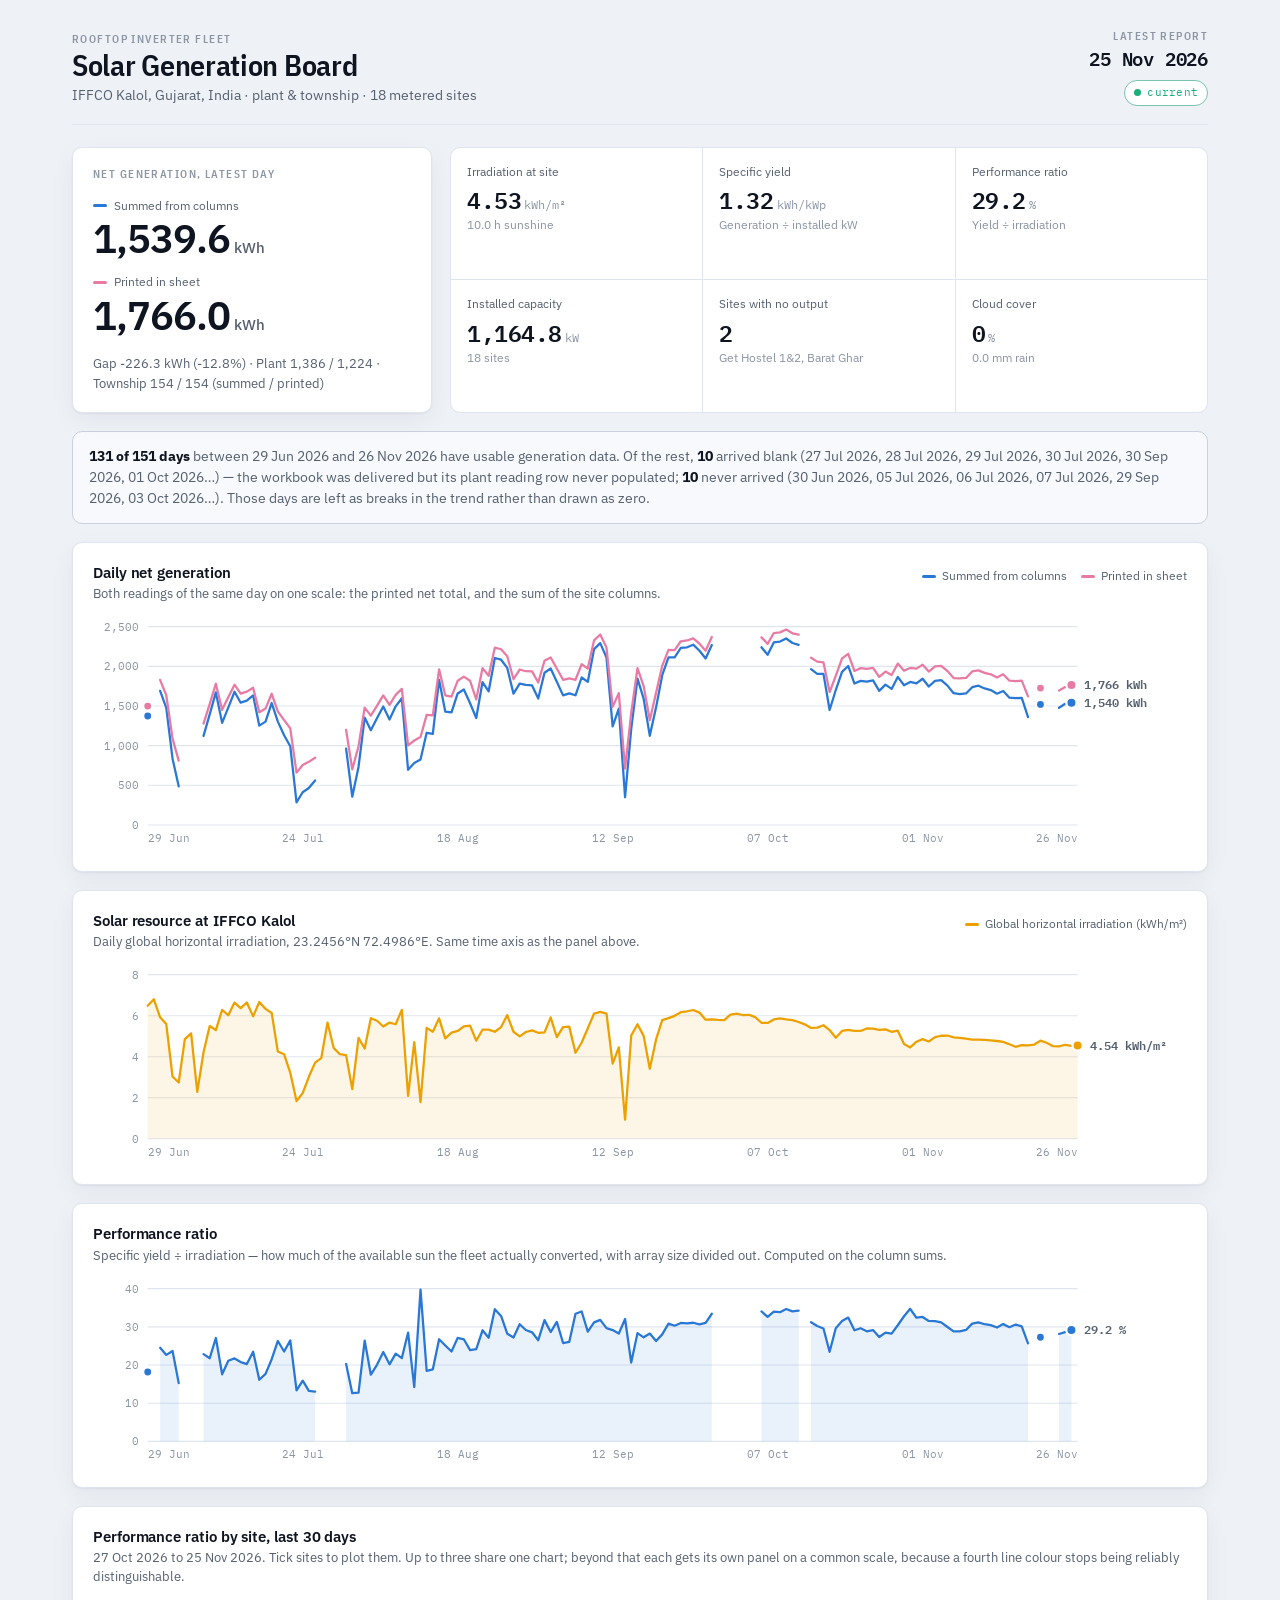
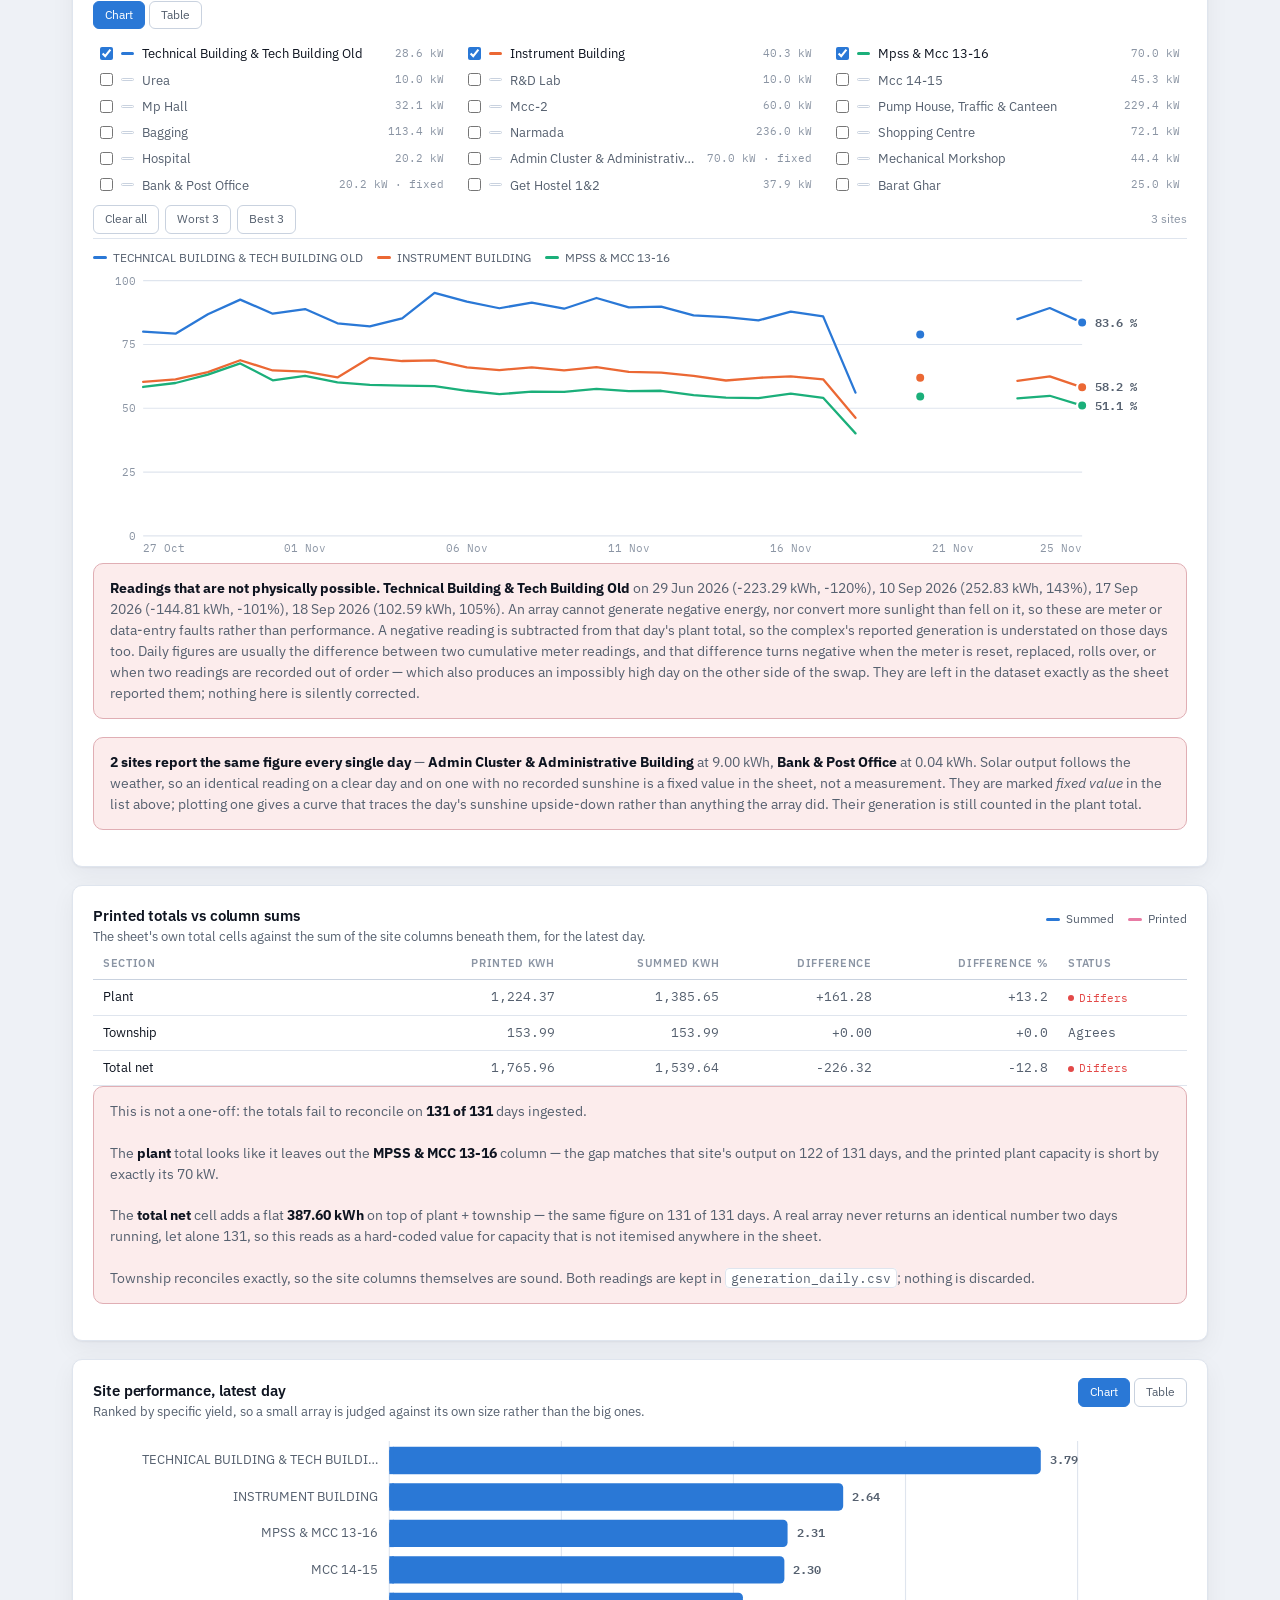
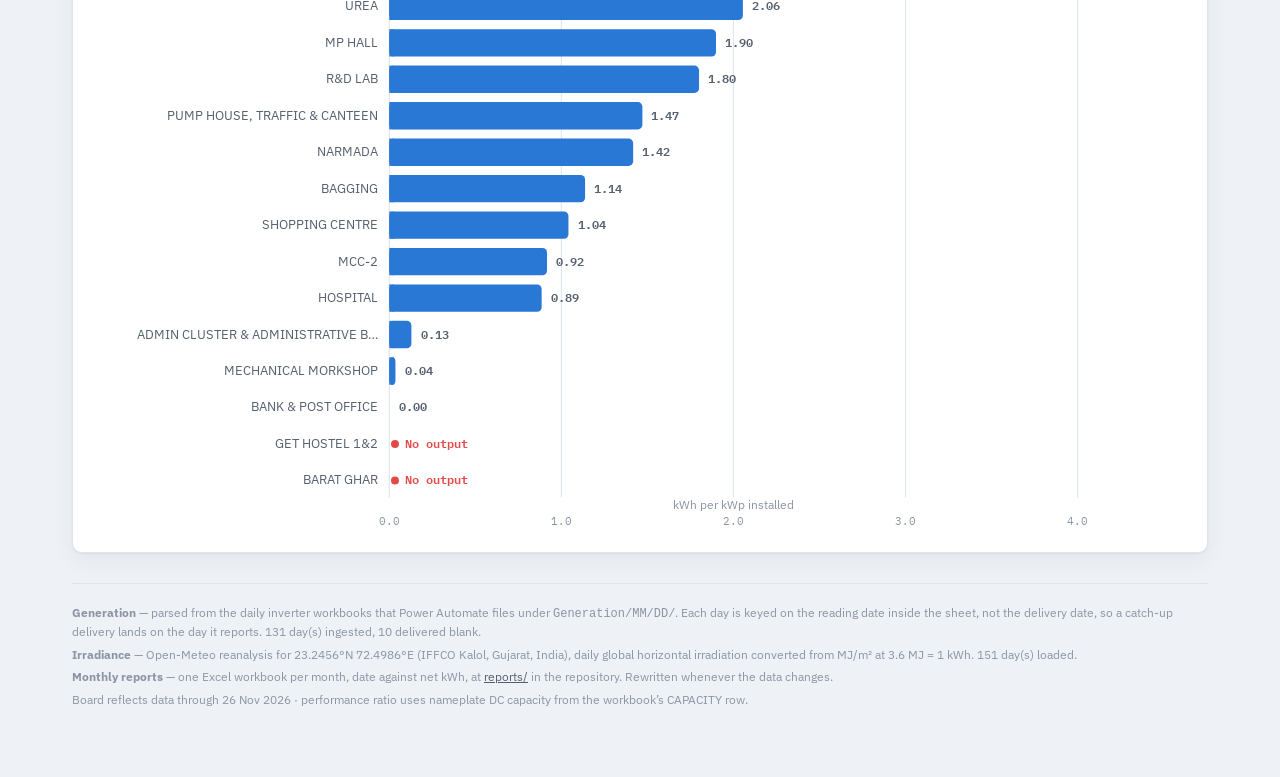
==== commit 28d4ebb2: "Daily solar update: 2026-11-26" ====
--- a/dashboard/index.html
+++ b/dashboard/index.html
@@ -338,7 +338,7 @@
 </style>
 </head>
 <body>
-<div class="wrap"><div class="rail"><div><div class="eyebrow">Rooftop inverter fleet</div><h1>Solar Generation Board</h1><div class="sub">IFFCO Kalol, Gujarat, India · plant &amp; township · 18 metered sites</div></div><div class="stamp"><div class="eyebrow">Latest report</div><div class="d">24 Nov 2026</div><div style="margin-top:5px"><span class="chip ok"><span class="dot"></span>current</span></div></div></div><div class="band"><section class="card hero"><div class="eyebrow">Net generation, latest day</div><div class="figs"><div class="fig"><div class="fl"><i style="background:var(--gen)"></i>Summed from columns</div><div class="val">1,528.0<span class="unit">kWh</span></div></div><div class="fig"><div class="fl"><i style="background:var(--printed)"></i>Printed in sheet</div><div class="val">1,740.5<span class="unit">kWh</span></div></div></div><div class="note">Gap -212.5 kWh (-12.2%) · Plant 1,361 / 1,185 · Township 167 / 167  (summed / printed)</div></section><div class="kpis"><div class="kpi"><div class="k">Irradiation at site</div><div class="v">4.58<small>kWh/m²</small></div><div class="m">10.0 h sunshine</div></div><div class="kpi"><div class="k">Specific yield</div><div class="v">1.31<small>kWh/kWp</small></div><div class="m">Generation ÷ installed kW</div></div><div class="kpi"><div class="k">Performance ratio</div><div class="v">28.6<small>%</small></div><div class="m">Yield ÷ irradiation</div></div><div class="kpi"><div class="k">Installed capacity</div><div class="v">1,164.8<small>kW</small></div><div class="m">18 sites</div></div><div class="kpi"><div class="k">Sites with no output</div><div class="v">2</div><div class="m">Get Hostel 1&amp;2, Barat Ghar</div></div><div class="kpi"><div class="k">Cloud cover</div><div class="v">0<small>%</small></div><div class="m">0.0 mm rain</div></div></div></div><div class="notice info"><div class="body"><b>130 of 150 days</b> between 29 Jun 2026 and 25 Nov 2026 have usable generation data. Of the rest, <b>10</b> arrived blank (27 Jul 2026, 28 Jul 2026, 29 Jul 2026, 30 Jul 2026, 30 Sep 2026, 01 Oct 2026…) — the workbook was delivered but its plant reading row never populated; <b>10</b> never arrived (30 Jun 2026, 05 Jul 2026, 06 Jul 2026, 07 Jul 2026, 29 Sep 2026, 03 Oct 2026…). Those days are left as breaks in the trend rather than drawn as zero.</div></div><section class="card panel"><div class="panel-head"><div><h2>Daily net generation</h2><div class="cap">Both readings of the same day on one scale: the printed net total, and the sum of the site columns.</div></div><div class="legend"><span><i style="background:var(--gen)"></i>Summed from columns</span><span><i style="background:var(--printed)"></i>Printed in sheet</span></div></div><div class="plot" id="p-gen"><svg viewBox="0 0 960 210" role="img" aria-label="Summed from columns and Printed in sheet over time"><line class="grid" x1="48" y1="186.0" x2="864" y2="186.0"/><text class="axis" x="40" y="189.5" text-anchor="end">0</text><line class="grid" x1="48" y1="151.2" x2="864" y2="151.2"/><text class="axis" x="40" y="154.7" text-anchor="end">500</text><line class="grid" x1="48" y1="116.4" x2="864" y2="116.4"/><text class="axis" x="40" y="119.9" text-anchor="end">1,000</text><line class="grid" x1="48" y1="81.6" x2="864" y2="81.6"/><text class="axis" x="40" y="85.1" text-anchor="end">1,500</text><line class="grid" x1="48" y1="46.8" x2="864" y2="46.8"/><text class="axis" x="40" y="50.3" text-anchor="end">2,000</text><line class="grid" x1="48" y1="12.0" x2="864" y2="12.0"/><text class="axis" x="40" y="15.5" text-anchor="end">2,500</text><text class="axis" x="48.0" y="201" text-anchor="start">29 Jun</text><text class="axis" x="184.9" y="201" text-anchor="middle">24 Jul</text><text class="axis" x="321.8" y="201" text-anchor="middle">18 Aug</text><text class="axis" x="458.7" y="201" text-anchor="middle">12 Sep</text><text class="axis" x="595.7" y="201" text-anchor="middle">07 Oct</text><text class="axis" x="732.6" y="201" text-anchor="middle">01 Nov</text><text class="axis" x="864.0" y="201" text-anchor="end">25 Nov</text><circle cx="48.0" cy="90.4" r="4" fill="var(--gen)" stroke="var(--panel)" stroke-width="2"/><path d="M59.0,68.3 L64.4,83.2 L69.9,127.8 L75.4,152.1" fill="none" stroke="var(--gen)" stroke-width="2" stroke-linejoin="round" stroke-linecap="round"/><path d="M97.3,107.8 L102.8,89.0 L108.2,69.7 L113.7,96.4 L119.2,83.0 L124.7,69.1 L130.1,78.7 L135.6,76.9 L141.1,72.3 L146.6,98.8 L152.1,95.3 L157.5,79.0 L163.0,95.3 L168.5,107.3 L174.0,116.9 L179.4,166.1 L184.9,157.3 L190.4,153.6 L195.9,146.9" fill="none" stroke="var(--gen)" stroke-width="2" stroke-linejoin="round" stroke-linecap="round"/><path d="M223.2,119.0 L228.7,161.2 L234.2,135.1 L239.7,91.8 L245.2,102.8 L250.6,92.1 L256.1,82.1 L261.6,93.4 L267.1,81.9 L272.5,74.8 L278.0,137.6 L283.5,131.6 L289.0,128.5 L294.4,105.1 L299.9,106.1 L305.4,58.7 L310.9,86.5 L316.3,87.2 L321.8,70.6 L327.3,67.1 L332.8,79.2 L338.3,92.2 L343.7,60.6 L349.2,68.7 L354.7,39.5 L360.2,41.0 L365.6,48.2 L371.1,70.8 L376.6,61.9 L382.1,63.0 L387.5,63.6 L393.0,75.1 L398.5,52.4 L404.0,48.7 L409.4,60.4 L414.9,72.3 L420.4,70.5 L425.9,72.2 L431.4,56.6 L436.8,60.4 L442.3,31.7 L447.8,26.4 L453.3,39.1 L458.7,99.4 L464.2,84.0 L469.7,161.7 L475.2,101.7 L480.6,57.6 L486.1,75.2 L491.6,107.8 L497.1,82.8 L502.6,54.6 L508.0,38.9 L513.5,38.9 L519.0,30.7 L524.5,30.1 L529.9,27.8 L535.4,33.1 L540.9,39.9 L546.4,28.1" fill="none" stroke="var(--gen)" stroke-width="2" stroke-linejoin="round" stroke-linecap="round"/><path d="M590.2,30.1 L595.7,36.7 L601.1,25.8 L606.6,25.1 L612.1,22.4 L617.6,26.3 L623.0,27.9" fill="none" stroke="var(--gen)" stroke-width="2" stroke-linejoin="round" stroke-linecap="round"/><path d="M634.0,49.3 L639.5,53.4 L644.9,53.4 L650.4,85.1 L655.9,67.6 L661.4,51.6 L666.8,46.5 L672.3,61.9 L677.8,59.6 L683.3,60.3 L688.8,59.1 L694.2,68.3 L699.7,62.9 L705.2,66.6 L710.7,56.1 L716.1,63.4 L721.6,60.5 L727.1,61.8 L732.6,57.7 L738.0,64.5 L743.5,59.5 L749.0,59.0 L754.5,63.7 L759.9,70.4 L765.4,71.1 L770.9,70.6 L776.4,65.1 L781.9,63.8 L787.3,66.2 L792.8,67.6 L798.3,70.8 L803.8,68.4 L809.2,74.3 L814.7,74.7 L820.2,74.4 L825.7,91.3" fill="none" stroke="var(--gen)" stroke-width="2" stroke-linejoin="round" stroke-linecap="round"/><circle cx="836.6" cy="80.2" r="4" fill="var(--gen)" stroke="var(--panel)" stroke-width="2"/><path d="M853.0,83.2 L858.5,79.7" fill="none" stroke="var(--gen)" stroke-width="2" stroke-linejoin="round" stroke-linecap="round"/><circle cx="48.0" cy="81.7" r="4" fill="var(--printed)" stroke="var(--panel)" stroke-width="2"/><path d="M59.0,58.7 L64.4,72.2 L69.9,110.2 L75.4,129.5" fill="none" stroke="var(--printed)" stroke-width="2" stroke-linejoin="round" stroke-linecap="round"/><path d="M97.3,97.1 L102.8,79.9 L108.2,62.1 L113.7,85.0 L119.2,74.0 L124.7,62.9 L130.1,70.7 L135.6,69.0 L141.1,65.6 L146.6,87.0 L152.1,83.9 L157.5,70.9 L163.0,86.3 L168.5,94.0 L174.0,101.3 L179.4,140.1 L184.9,133.4 L190.4,130.6 L195.9,127.0" fill="none" stroke="var(--printed)" stroke-width="2" stroke-linejoin="round" stroke-linecap="round"/><path d="M223.2,102.5 L228.7,137.2 L234.2,116.9 L239.7,83.0 L245.2,90.1 L250.6,81.3 L256.1,72.3 L261.6,80.6 L267.1,71.9 L272.5,66.6 L278.0,116.1 L283.5,111.9 L289.0,108.8 L294.4,89.4 L299.9,89.8 L305.4,49.4 L310.9,72.2 L316.3,73.4 L321.8,59.5 L327.3,55.8 L332.8,59.5 L338.3,75.9 L343.7,48.4 L349.2,55.1 L354.7,30.4 L360.2,31.8 L365.6,37.9 L371.1,58.1 L376.6,49.6 L382.1,51.1 L387.5,51.2 L393.0,61.0 L398.5,41.9 L404.0,39.0 L409.4,48.7 L414.9,58.6 L420.4,57.4 L425.9,58.6 L431.4,45.0 L436.8,48.7 L442.3,24.0 L447.8,18.9 L453.3,30.3 L458.7,82.4 L464.2,70.3 L469.7,136.6 L475.2,87.7 L480.6,48.3 L486.1,64.1 L491.6,94.1 L497.1,69.9 L502.6,46.4 L508.0,32.4 L513.5,32.5 L519.0,24.8 L524.5,24.1 L529.9,22.3 L535.4,26.9 L540.9,33.1 L546.4,21.1" fill="none" stroke="var(--printed)" stroke-width="2" stroke-linejoin="round" stroke-linecap="round"/><path d="M590.2,21.4 L595.7,27.1 L601.1,17.6 L606.6,17.0 L612.1,14.5 L617.6,17.8 L623.0,19.0" fill="none" stroke="var(--printed)" stroke-width="2" stroke-linejoin="round" stroke-linecap="round"/><path d="M634.0,39.2 L639.5,42.7 L644.9,43.4 L650.4,69.3 L655.9,55.1 L661.4,39.8 L666.8,35.8 L672.3,50.9 L677.8,48.4 L683.3,49.0 L688.8,48.1 L694.2,56.0 L699.7,51.4 L705.2,54.4 L710.7,44.4 L716.1,50.6 L721.6,48.2 L727.1,48.8 L732.6,45.4 L738.0,51.4 L743.5,46.8 L749.0,46.3 L754.5,51.0 L759.9,57.1 L765.4,57.3 L770.9,57.0 L776.4,51.3 L781.9,50.3 L787.3,52.5 L792.8,53.8 L798.3,56.6 L803.8,53.8 L809.2,59.4 L814.7,59.8 L820.2,59.4 L825.7,73.2" fill="none" stroke="var(--printed)" stroke-width="2" stroke-linejoin="round" stroke-linecap="round"/><circle cx="836.6" cy="65.9" r="4" fill="var(--printed)" stroke="var(--panel)" stroke-width="2"/><path d="M853.0,68.0 L858.5,64.9" fill="none" stroke="var(--printed)" stroke-width="2" stroke-linejoin="round" stroke-linecap="round"/><circle cx="858.5" cy="64.9" r="4.5" fill="var(--printed)" stroke="var(--panel)" stroke-width="2"/><text class="dlabel" x="869.5" y="68.4">1,740 kWh</text><circle cx="858.5" cy="79.7" r="4.5" fill="var(--gen)" stroke="var(--panel)" stroke-width="2"/><text class="dlabel" x="869.5" y="83.2">1,528 kWh</text><line class="crosshair" x1="0" y1="12" x2="0" y2="186"/><circle class="hover-dot" cx="0" cy="0" r="4.5" fill="var(--gen)" stroke="var(--panel)" stroke-width="2" style="opacity:0"/><circle class="hover-dot" cx="0" cy="0" r="4.5" fill="var(--printed)" stroke="var(--panel)" stroke-width="2" style="opacity:0"/></svg><div class="tip"></div></div></section><section class="card panel"><div class="panel-head"><div><h2>Solar resource at IFFCO Kalol</h2><div class="cap">Daily global horizontal irradiation, 23.2456°N 72.4986°E. Same time axis as the panel above.</div></div><div class="legend"><span><i style="background:var(--sun)"></i>Global horizontal irradiation (kWh/m²)</span></div></div><div class="plot" id="p-irr"><svg viewBox="0 0 960 180" role="img" aria-label="Irradiation (GHI) over time"><line class="grid" x1="48" y1="156.0" x2="864" y2="156.0"/><text class="axis" x="40" y="159.5" text-anchor="end">0</text><line class="grid" x1="48" y1="120.0" x2="864" y2="120.0"/><text class="axis" x="40" y="123.5" text-anchor="end">2</text><line class="grid" x1="48" y1="84.0" x2="864" y2="84.0"/><text class="axis" x="40" y="87.5" text-anchor="end">4</text><line class="grid" x1="48" y1="48.0" x2="864" y2="48.0"/><text class="axis" x="40" y="51.5" text-anchor="end">6</text><line class="grid" x1="48" y1="12.0" x2="864" y2="12.0"/><text class="axis" x="40" y="15.5" text-anchor="end">8</text><text class="axis" x="48.0" y="171" text-anchor="start">29 Jun</text><text class="axis" x="184.9" y="171" text-anchor="middle">24 Jul</text><text class="axis" x="321.8" y="171" text-anchor="middle">18 Aug</text><text class="axis" x="458.7" y="171" text-anchor="middle">12 Sep</text><text class="axis" x="595.7" y="171" text-anchor="middle">07 Oct</text><text class="axis" x="732.6" y="171" text-anchor="middle">01 Nov</text><text class="axis" x="864.0" y="171" text-anchor="end">25 Nov</text><path d="M48.0,156.0 L48.0,39.3 L53.5,33.6 L59.0,49.4 L64.4,55.3 L69.9,101.4 L75.4,106.6 L80.9,68.6 L86.3,63.5 L91.8,114.8 L97.3,80.1 L102.8,57.1 L108.2,60.6 L113.7,42.9 L119.2,47.6 L124.7,36.5 L130.1,41.3 L135.6,36.4 L141.1,48.6 L146.6,36.0 L152.1,42.0 L157.5,45.6 L163.0,79.4 L168.5,81.9 L174.0,98.0 L179.4,122.9 L184.9,115.9 L190.4,101.6 L195.9,89.2 L201.3,85.2 L206.8,54.0 L212.3,76.2 L217.8,81.8 L223.2,82.6 L228.7,112.4 L234.2,67.5 L239.7,76.8 L245.2,50.2 L250.6,52.4 L256.1,57.5 L261.6,54.0 L267.1,55.5 L272.5,42.9 L278.0,118.3 L283.5,71.2 L289.0,123.9 L294.4,58.7 L299.9,62.0 L305.4,50.3 L310.9,67.9 L316.3,62.9 L321.8,61.4 L327.3,57.3 L332.8,56.8 L338.3,69.9 L343.7,60.3 L349.2,60.2 L354.7,62.1 L360.2,58.0 L365.6,47.5 L371.1,62.1 L376.6,66.1 L382.1,62.3 L387.5,60.9 L393.0,63.0 L398.5,62.6 L404.0,49.5 L409.4,66.8 L414.9,58.0 L420.4,57.6 L425.9,80.5 L431.4,71.5 L436.8,59.0 L442.3,46.1 L447.8,44.7 L453.3,46.1 L458.7,90.1 L464.2,75.8 L469.7,139.2 L475.2,65.4 L480.6,55.5 L486.1,65.7 L491.6,94.5 L497.1,68.8 L502.6,51.9 L508.0,50.1 L513.5,48.1 L519.0,44.9 L524.5,44.1 L529.9,43.0 L535.4,45.3 L540.9,51.5 L546.4,51.2 L551.8,51.7 L557.3,51.8 L562.8,47.0 L568.3,46.1 L573.7,47.4 L579.2,47.2 L584.7,49.3 L590.2,54.2 L595.7,54.3 L601.1,51.3 L606.6,50.4 L612.1,51.3 L617.6,51.9 L623.0,53.5 L628.5,55.6 L634.0,58.7 L639.5,58.5 L644.9,56.4 L650.4,60.6 L655.9,67.3 L661.4,61.4 L666.8,60.5 L672.3,61.4 L677.8,61.4 L683.3,59.2 L688.8,59.4 L694.2,60.5 L699.7,60.0 L705.2,62.1 L710.7,61.2 L716.1,72.9 L721.6,75.8 L727.1,70.8 L732.6,68.6 L738.0,70.6 L743.5,66.8 L749.0,65.6 L754.5,65.4 L759.9,67.0 L765.4,67.5 L770.9,68.2 L776.4,69.0 L781.9,68.9 L787.3,69.3 L792.8,69.7 L798.3,70.2 L803.8,71.0 L809.2,73.1 L814.7,75.3 L820.2,73.8 L825.7,74.1 L831.1,73.3 L836.6,69.9 L842.1,71.7 L847.6,74.6 L853.0,74.9 L858.5,73.5 L864.0,74.4 L864.0,156.0 Z" fill="var(--sun)" opacity="0.10"/><path d="M48.0,39.3 L53.5,33.6 L59.0,49.4 L64.4,55.3 L69.9,101.4 L75.4,106.6 L80.9,68.6 L86.3,63.5 L91.8,114.8 L97.3,80.1 L102.8,57.1 L108.2,60.6 L113.7,42.9 L119.2,47.6 L124.7,36.5 L130.1,41.3 L135.6,36.4 L141.1,48.6 L146.6,36.0 L152.1,42.0 L157.5,45.6 L163.0,79.4 L168.5,81.9 L174.0,98.0 L179.4,122.9 L184.9,115.9 L190.4,101.6 L195.9,89.2 L201.3,85.2 L206.8,54.0 L212.3,76.2 L217.8,81.8 L223.2,82.6 L228.7,112.4 L234.2,67.5 L239.7,76.8 L245.2,50.2 L250.6,52.4 L256.1,57.5 L261.6,54.0 L267.1,55.5 L272.5,42.9 L278.0,118.3 L283.5,71.2 L289.0,123.9 L294.4,58.7 L299.9,62.0 L305.4,50.3 L310.9,67.9 L316.3,62.9 L321.8,61.4 L327.3,57.3 L332.8,56.8 L338.3,69.9 L343.7,60.3 L349.2,60.2 L354.7,62.1 L360.2,58.0 L365.6,47.5 L371.1,62.1 L376.6,66.1 L382.1,62.3 L387.5,60.9 L393.0,63.0 L398.5,62.6 L404.0,49.5 L409.4,66.8 L414.9,58.0 L420.4,57.6 L425.9,80.5 L431.4,71.5 L436.8,59.0 L442.3,46.1 L447.8,44.7 L453.3,46.1 L458.7,90.1 L464.2,75.8 L469.7,139.2 L475.2,65.4 L480.6,55.5 L486.1,65.7 L491.6,94.5 L497.1,68.8 L502.6,51.9 L508.0,50.1 L513.5,48.1 L519.0,44.9 L524.5,44.1 L529.9,43.0 L535.4,45.3 L540.9,51.5 L546.4,51.2 L551.8,51.7 L557.3,51.8 L562.8,47.0 L568.3,46.1 L573.7,47.4 L579.2,47.2 L584.7,49.3 L590.2,54.2 L595.7,54.3 L601.1,51.3 L606.6,50.4 L612.1,51.3 L617.6,51.9 L623.0,53.5 L628.5,55.6 L634.0,58.7 L639.5,58.5 L644.9,56.4 L650.4,60.6 L655.9,67.3 L661.4,61.4 L666.8,60.5 L672.3,61.4 L677.8,61.4 L683.3,59.2 L688.8,59.4 L694.2,60.5 L699.7,60.0 L705.2,62.1 L710.7,61.2 L716.1,72.9 L721.6,75.8 L727.1,70.8 L732.6,68.6 L738.0,70.6 L743.5,66.8 L749.0,65.6 L754.5,65.4 L759.9,67.0 L765.4,67.5 L770.9,68.2 L776.4,69.0 L781.9,68.9 L787.3,69.3 L792.8,69.7 L798.3,70.2 L803.8,71.0 L809.2,73.1 L814.7,75.3 L820.2,73.8 L825.7,74.1 L831.1,73.3 L836.6,69.9 L842.1,71.7 L847.6,74.6 L853.0,74.9 L858.5,73.5 L864.0,74.4" fill="none" stroke="var(--sun)" stroke-width="2" stroke-linejoin="round" stroke-linecap="round"/><circle cx="864.0" cy="74.4" r="4.5" fill="var(--sun)" stroke="var(--panel)" stroke-width="2"/><text class="dlabel" x="875.0" y="77.9">4.53 kWh/m²</text><line class="crosshair" x1="0" y1="12" x2="0" y2="156"/><circle class="hover-dot" cx="0" cy="0" r="4.5" fill="var(--sun)" stroke="var(--panel)" stroke-width="2" style="opacity:0"/></svg><div class="tip"></div></div></section><section class="card panel"><div class="panel-head"><div><h2>Performance ratio</h2><div class="cap">Specific yield ÷ irradiation — how much of the available sun the fleet actually converted, with array size divided out. Computed on the column sums.</div></div></div><div class="plot" id="p-pr"><svg viewBox="0 0 960 170" role="img" aria-label="Performance ratio over time"><line class="grid" x1="48" y1="146.0" x2="864" y2="146.0"/><text class="axis" x="40" y="149.5" text-anchor="end">0</text><line class="grid" x1="48" y1="112.5" x2="864" y2="112.5"/><text class="axis" x="40" y="116.0" text-anchor="end">10</text><line class="grid" x1="48" y1="79.0" x2="864" y2="79.0"/><text class="axis" x="40" y="82.5" text-anchor="end">20</text><line class="grid" x1="48" y1="45.5" x2="864" y2="45.5"/><text class="axis" x="40" y="49.0" text-anchor="end">30</text><line class="grid" x1="48" y1="12.0" x2="864" y2="12.0"/><text class="axis" x="40" y="15.5" text-anchor="end">40</text><text class="axis" x="48.0" y="161" text-anchor="start">29 Jun</text><text class="axis" x="184.9" y="161" text-anchor="middle">24 Jul</text><text class="axis" x="321.8" y="161" text-anchor="middle">18 Aug</text><text class="axis" x="458.7" y="161" text-anchor="middle">12 Sep</text><text class="axis" x="595.7" y="161" text-anchor="middle">07 Oct</text><text class="axis" x="732.6" y="161" text-anchor="middle">01 Nov</text><text class="axis" x="864.0" y="161" text-anchor="end">25 Nov</text><circle cx="48.0" cy="85.1" r="4" fill="var(--gen)" stroke="var(--panel)" stroke-width="2"/><path d="M59.0,146.0 L59.0,63.9 L64.4,70.1 L69.9,66.7 L75.4,94.9 L75.4,146.0 Z" fill="var(--gen)" opacity="0.10"/><path d="M59.0,63.9 L64.4,70.1 L69.9,66.7 L75.4,94.9" fill="none" stroke="var(--gen)" stroke-width="2" stroke-linejoin="round" stroke-linecap="round"/><path d="M97.3,146.0 L97.3,69.4 L102.8,73.0 L108.2,55.3 L113.7,87.1 L119.2,75.3 L124.7,73.2 L130.1,76.4 L135.6,78.2 L141.1,67.3 L146.6,91.9 L152.1,86.8 L157.5,73.9 L163.0,57.9 L168.5,67.1 L174.0,57.4 L179.4,101.2 L184.9,92.7 L190.4,101.7 L195.9,102.4 L195.9,146.0 Z" fill="var(--gen)" opacity="0.10"/><path d="M97.3,69.4 L102.8,73.0 L108.2,55.3 L113.7,87.1 L119.2,75.3 L124.7,73.2 L130.1,76.4 L135.6,78.2 L141.1,67.3 L146.6,91.9 L152.1,86.8 L157.5,73.9 L163.0,57.9 L168.5,67.1 L174.0,57.4 L179.4,101.2 L184.9,92.7 L190.4,101.7 L195.9,102.4" fill="none" stroke="var(--gen)" stroke-width="2" stroke-linejoin="round" stroke-linecap="round"/><path d="M223.2,146.0 L223.2,78.1 L228.7,103.7 L234.2,103.2 L239.7,57.6 L245.2,87.5 L250.6,78.6 L256.1,67.6 L261.6,78.4 L267.1,69.0 L272.5,72.9 L278.0,50.5 L283.5,98.3 L289.0,12.8 L294.4,84.2 L299.9,82.8 L305.4,56.4 L310.9,61.9 L316.3,67.1 L321.8,55.2 L327.3,56.4 L332.8,65.9 L338.3,65.0 L343.7,48.5 L349.2,55.0 L354.7,30.0 L360.2,35.9 L365.6,51.5 L371.1,54.8 L376.6,43.2 L382.1,48.3 L387.5,50.3 L393.0,57.2 L398.5,39.6 L404.0,50.1 L409.4,41.2 L414.9,59.7 L420.4,58.7 L425.9,34.0 L431.4,32.0 L436.8,49.7 L442.3,41.6 L447.8,39.4 L453.3,46.6 L458.7,48.3 L464.2,51.4 L469.7,38.6 L475.2,76.8 L480.6,51.0 L486.1,54.7 L491.6,51.4 L497.1,58.0 L502.6,52.1 L508.0,42.7 L513.5,44.5 L519.0,42.1 L524.5,42.4 L529.9,41.9 L535.4,43.3 L540.9,42.1 L546.4,34.0 L546.4,146.0 Z" fill="var(--gen)" opacity="0.10"/><path d="M223.2,78.1 L228.7,103.7 L234.2,103.2 L239.7,57.6 L245.2,87.5 L250.6,78.6 L256.1,67.6 L261.6,78.4 L267.1,69.0 L272.5,72.9 L278.0,50.5 L283.5,98.3 L289.0,12.8 L294.4,84.2 L299.9,82.8 L305.4,56.4 L310.9,61.9 L316.3,67.1 L321.8,55.2 L327.3,56.4 L332.8,65.9 L338.3,65.0 L343.7,48.5 L349.2,55.0 L354.7,30.0 L360.2,35.9 L365.6,51.5 L371.1,54.8 L376.6,43.2 L382.1,48.3 L387.5,50.3 L393.0,57.2 L398.5,39.6 L404.0,50.1 L409.4,41.2 L414.9,59.7 L420.4,58.7 L425.9,34.0 L431.4,32.0 L436.8,49.7 L442.3,41.6 L447.8,39.4 L453.3,46.6 L458.7,48.3 L464.2,51.4 L469.7,38.6 L475.2,76.8 L480.6,51.0 L486.1,54.7 L491.6,51.4 L497.1,58.0 L502.6,52.1 L508.0,42.7 L513.5,44.5 L519.0,42.1 L524.5,42.4 L529.9,41.9 L535.4,43.3 L540.9,42.1 L546.4,34.0" fill="none" stroke="var(--gen)" stroke-width="2" stroke-linejoin="round" stroke-linecap="round"/><path d="M590.2,146.0 L590.2,32.0 L595.7,36.8 L601.1,32.2 L606.6,32.6 L612.1,29.8 L617.6,31.9 L623.0,31.3 L623.0,146.0 Z" fill="var(--gen)" opacity="0.10"/><path d="M590.2,32.0 L595.7,36.8 L601.1,32.2 L606.6,32.6 L612.1,29.8 L617.6,31.9 L623.0,31.3" fill="none" stroke="var(--gen)" stroke-width="2" stroke-linejoin="round" stroke-linecap="round"/><path d="M634.0,146.0 L634.0,41.5 L639.5,44.8 L644.9,46.9 L650.4,67.4 L655.9,46.7 L661.4,40.4 L666.8,37.4 L672.3,48.5 L677.8,46.7 L683.3,49.4 L688.8,48.3 L694.2,54.4 L699.7,50.6 L705.2,51.4 L710.7,44.1 L716.1,36.2 L721.6,29.7 L727.1,37.5 L732.6,36.8 L738.0,40.3 L743.5,40.5 L749.0,41.5 L754.5,45.6 L759.9,49.5 L765.4,49.4 L770.9,48.2 L776.4,42.7 L781.9,41.6 L787.3,43.2 L792.8,44.0 L798.3,46.1 L803.8,43.1 L809.2,45.8 L814.7,43.5 L820.2,45.0 L825.7,60.0 L825.7,146.0 Z" fill="var(--gen)" opacity="0.10"/><path d="M634.0,41.5 L639.5,44.8 L644.9,46.9 L650.4,67.4 L655.9,46.7 L661.4,40.4 L666.8,37.4 L672.3,48.5 L677.8,46.7 L683.3,49.4 L688.8,48.3 L694.2,54.4 L699.7,50.6 L705.2,51.4 L710.7,44.1 L716.1,36.2 L721.6,29.7 L727.1,37.5 L732.6,36.8 L738.0,40.3 L743.5,40.5 L749.0,41.5 L754.5,45.6 L759.9,49.5 L765.4,49.4 L770.9,48.2 L776.4,42.7 L781.9,41.6 L787.3,43.2 L792.8,44.0 L798.3,46.1 L803.8,43.1 L809.2,45.8 L814.7,43.5 L820.2,45.0 L825.7,60.0" fill="none" stroke="var(--gen)" stroke-width="2" stroke-linejoin="round" stroke-linecap="round"/><circle cx="836.6" cy="54.6" r="4" fill="var(--gen)" stroke="var(--panel)" stroke-width="2"/><path d="M853.0,146.0 L853.0,51.8 L858.5,50.1 L858.5,146.0 Z" fill="var(--gen)" opacity="0.10"/><path d="M853.0,51.8 L858.5,50.1" fill="none" stroke="var(--gen)" stroke-width="2" stroke-linejoin="round" stroke-linecap="round"/><circle cx="858.5" cy="50.1" r="4.5" fill="var(--gen)" stroke="var(--panel)" stroke-width="2"/><text class="dlabel" x="869.5" y="53.6">28.6 %</text><line class="crosshair" x1="0" y1="12" x2="0" y2="146"/><circle class="hover-dot" cx="0" cy="0" r="4.5" fill="var(--gen)" stroke="var(--panel)" stroke-width="2" style="opacity:0"/></svg><div class="tip"></div></div></section><section class="card panel" id="p-siteline"><div class="panel-head"><div><h2>Performance ratio by site, last 30 days</h2><div class="cap">26 Oct 2026 to 24 Nov 2026. Tick sites to plot them. Up to three share one chart; beyond that each gets its own panel on a common scale, because a fourth line colour stops being reliably distinguishable.</div></div><div class="tabs" data-tabs><button class="tab" data-target="line-chart" aria-selected="true">Chart</button><button class="tab" data-target="line-table" aria-selected="false">Table</button></div></div><div id="line-chart"><div class="picker"><label class="pick"><input type="checkbox" data-site="0" checked><span class="sw" data-slot=""></span><span class="nm">Technical Building &amp; Tech Building Old</span><span class="cap">28.6 kW</span></label><label class="pick"><input type="checkbox" data-site="1" checked><span class="sw" data-slot=""></span><span class="nm">Instrument Building</span><span class="cap">40.3 kW</span></label><label class="pick"><input type="checkbox" data-site="2" checked><span class="sw" data-slot=""></span><span class="nm">Mpss &amp; Mcc 13-16</span><span class="cap">70.0 kW</span></label><label class="pick"><input type="checkbox" data-site="3"><span class="sw" data-slot=""></span><span class="nm">Urea</span><span class="cap">10.0 kW</span></label><label class="pick"><input type="checkbox" data-site="4"><span class="sw" data-slot=""></span><span class="nm">R&amp;D Lab</span><span class="cap">10.0 kW</span></label><label class="pick"><input type="checkbox" data-site="5"><span class="sw" data-slot=""></span><span class="nm">Mcc 14-15</span><span class="cap">45.3 kW</span></label><label class="pick"><input type="checkbox" data-site="6"><span class="sw" data-slot=""></span><span class="nm">Mp Hall</span><span class="cap">32.1 kW</span></label><label class="pick"><input type="checkbox" data-site="7"><span class="sw" data-slot=""></span><span class="nm">Mcc-2</span><span class="cap">60.0 kW</span></label><label class="pick"><input type="checkbox" data-site="8"><span class="sw" data-slot=""></span><span class="nm">Pump House, Traffic &amp; Canteen</span><span class="cap">229.4 kW</span></label><label class="pick"><input type="checkbox" data-site="9"><span class="sw" data-slot=""></span><span class="nm">Bagging</span><span class="cap">113.4 kW</span></label><label class="pick"><input type="checkbox" data-site="10"><span class="sw" data-slot=""></span><span class="nm">Narmada</span><span class="cap">236.0 kW</span></label><label class="pick"><input type="checkbox" data-site="11"><span class="sw" data-slot=""></span><span class="nm">Shopping Centre</span><span class="cap">72.1 kW</span></label><label class="pick"><input type="checkbox" data-site="12"><span class="sw" data-slot=""></span><span class="nm">Hospital</span><span class="cap">20.2 kW</span></label><label class="pick"><input type="checkbox" data-site="13"><span class="sw" data-slot=""></span><span class="nm">Admin Cluster &amp; Administrative Building</span><span class="cap">70.0 kW · fixed</span></label><label class="pick"><input type="checkbox" data-site="14"><span class="sw" data-slot=""></span><span class="nm">Mechanical Morkshop</span><span class="cap">44.4 kW</span></label><label class="pick"><input type="checkbox" data-site="15"><span class="sw" data-slot=""></span><span class="nm">Bank &amp; Post Office</span><span class="cap">20.2 kW · fixed</span></label><label class="pick"><input type="checkbox" data-site="16"><span class="sw" data-slot=""></span><span class="nm">Get Hostel 1&amp;2</span><span class="cap">37.9 kW</span></label><label class="pick"><input type="checkbox" data-site="17"><span class="sw" data-slot=""></span><span class="nm">Barat Ghar</span><span class="cap">25.0 kW</span></label></div><div class="picker-bar"><button class="tab" id="pick-none">Clear all</button><button class="tab" id="pick-worst">Worst 3</button><button class="tab" id="pick-best">Best 3</button><span class="cap" id="pick-count"></span></div><div class="plot" id="siteplot"><div class="tip"></div></div></div><div id="line-table" class="hidden"><div class="scroller"><table><thead><tr><th>Site</th><th>Capacity kW</th><th>Period PR %</th><th>Best %</th><th>Worst %</th><th>Days reported</th><th style="text-align:left">Status</th></tr></thead><tbody><tr><td>TECHNICAL BUILDING &amp; TECH BUILDING OLD</td><td>28.60</td><td>85.8</td><td>95.2</td><td>56.2</td><td>27</td><td style="text-align:left"><span class="flag">4 impossible readings &mdash; check the meter</span></td></tr><tr><td>INSTRUMENT BUILDING</td><td>40.30</td><td>63.4</td><td>69.8</td><td>46.3</td><td>27</td><td style="text-align:left">OK</td></tr><tr><td>MPSS &amp; MCC 13-16</td><td>70.00</td><td>57.2</td><td>67.6</td><td>40.2</td><td>27</td><td style="text-align:left">OK</td></tr><tr><td>UREA</td><td>10.00</td><td>51.5</td><td>61.6</td><td>34.9</td><td>27</td><td style="text-align:left">OK</td></tr><tr><td>R&amp;D LAB</td><td>10.00</td><td>47.8</td><td>58.3</td><td>33.0</td><td>27</td><td style="text-align:left">OK</td></tr><tr><td>MCC 14-15</td><td>45.30</td><td>41.6</td><td>63.6</td><td>0.2</td><td>27</td><td style="text-align:left"><span class="flag">5 days at zero</span></td></tr><tr><td>MP HALL</td><td>32.13</td><td>41.5</td><td>56.5</td><td>25.1</td><td>27</td><td style="text-align:left">OK</td></tr><tr><td>MCC-2</td><td>60.00</td><td>38.9</td><td>45.6</td><td>0.0</td><td>27</td><td style="text-align:left"><span class="flag">1 days at zero</span></td></tr><tr><td>PUMP HOUSE, TRAFFIC &amp; CANTEEN</td><td>229.36</td><td>31.8</td><td>34.2</td><td>29.2</td><td>27</td><td style="text-align:left">OK</td></tr><tr><td>BAGGING</td><td>113.40</td><td>29.9</td><td>35.9</td><td>21.0</td><td>27</td><td style="text-align:left">OK</td></tr><tr><td>NARMADA</td><td>236.00</td><td>26.7</td><td>32.7</td><td>21.8</td><td>27</td><td style="text-align:left">OK</td></tr><tr><td>SHOPPING CENTRE</td><td>72.14</td><td>26.0</td><td>30.0</td><td>18.4</td><td>27</td><td style="text-align:left">OK</td></tr><tr><td>HOSPITAL</td><td>20.16</td><td>21.9</td><td>25.9</td><td>16.1</td><td>27</td><td style="text-align:left">OK</td></tr><tr><td>ADMIN CLUSTER &amp; ADMINISTRATIVE BUILDING</td><td>70.00</td><td>2.7</td><td>2.9</td><td>2.4</td><td>27</td><td style="text-align:left"><span class="flag">same 9.00 kWh every day &mdash; not metered?</span></td></tr><tr><td>MECHANICAL MORKSHOP</td><td>44.40</td><td>1.8</td><td>28.0</td><td>0.6</td><td>27</td><td style="text-align:left">OK</td></tr><tr><td>BANK &amp; POST OFFICE</td><td>20.16</td><td>0.0</td><td>0.0</td><td>0.0</td><td>27</td><td style="text-align:left"><span class="flag">same 0.04 kWh every day &mdash; not metered?</span></td></tr><tr><td>GET HOSTEL 1&amp;2</td><td>37.90</td><td>0.0</td><td>0.0</td><td>0.0</td><td>27</td><td style="text-align:left"><span class="flag">27 days at zero</span></td></tr><tr><td>BARAT GHAR</td><td>25.00</td><td>0.0</td><td>0.0</td><td>0.0</td><td>27</td><td style="text-align:left"><span class="flag">27 days at zero</span></td></tr></tbody></table></div></div><div class="notice"><div class="body"><b>Readings that are not physically possible.</b> <b>Technical Building &amp; Tech Building Old</b> on 29 Jun 2026 (-223.29 kWh, -120%), 10 Sep 2026 (252.83 kWh, 143%), 17 Sep 2026 (-144.81 kWh, -101%), 18 Sep 2026 (102.59 kWh, 105%). An array cannot generate negative energy, nor convert more sunlight than fell on it, so these are meter or data-entry faults rather than performance. A negative reading is subtracted from that day's plant total, so the complex's reported generation is understated on those days too. Daily figures are usually the difference between two cumulative meter readings, and that difference turns negative when the meter is reset, replaced, rolls over, or when two readings are recorded out of order &mdash; which also produces an impossibly high day on the other side of the swap. They are left in the dataset exactly as the sheet reported them; nothing here is silently corrected.</div></div><div class="notice"><div class="body"><b>2 sites report the same figure every single day</b> — <b>Admin Cluster &amp; Administrative Building</b> at 9.00 kWh, <b>Bank &amp; Post Office</b> at 0.04 kWh. Solar output follows the weather, so an identical reading on a clear day and on one with no recorded sunshine is a fixed value in the sheet, not a measurement. They are marked <i>fixed value</i> in the list above; plotting one gives a curve that traces the day's sunshine upside-down rather than anything the array did. Their generation is still counted in the plant total.</div></div></section><section class="card panel"><div class="panel-head"><div><h2>Printed totals vs column sums</h2><div class="cap">The sheet&#x27;s own total cells against the sum of the site columns beneath them, for the latest day.</div></div><div class="legend"><span><i style="background:var(--gen)"></i>Summed</span><span><i style="background:var(--printed)"></i>Printed</span></div></div><div class="scroller"><table><thead><tr><th>Section</th><th>Printed kWh</th><th>Summed kWh</th><th>Difference</th><th>Difference %</th><th style="text-align:left">Status</th></tr></thead><tbody><tr><td>Plant</td><td>1,185.38</td><td>1,360.52</td><td>+175.14</td><td>+14.8</td><td style="text-align:left"><span class="flag">Differs</span></td></tr><tr><td>Township</td><td>167.49</td><td>167.49</td><td>+0.00</td><td>+0.0</td><td style="text-align:left">Agrees</td></tr><tr><td>Total net</td><td>1,740.47</td><td>1,528.01</td><td>-212.46</td><td>-12.2</td><td style="text-align:left"><span class="flag">Differs</span></td></tr></tbody></table></div><div class="notice"><div class="body">This is not a one-off: the totals fail to reconcile on <b>130 of 130</b> days ingested.<br><br>The <b>plant</b> total looks like it leaves out the <b>MPSS &amp; MCC 13-16</b> column &mdash; the gap matches that site's output on 121 of 130 days, and the printed plant capacity is short by exactly its 70 kW.<br><br>The <b>total net</b> cell adds a flat <b>387.60 kWh</b> on top of plant + township &mdash; the same figure on 130 of 130 days. A real array never returns an identical number two days running, let alone 130, so this reads as a hard-coded value for capacity that is not itemised anywhere in the sheet.<br><br>Township reconciles exactly, so the site columns themselves are sound. Both readings are kept in <code>generation_daily.csv</code>; nothing is discarded.</div></div></section><section class="card panel"><div class="panel-head"><div><h2>Site performance, latest day</h2><div class="cap">Ranked by specific yield, so a small array is judged against its own size rather than the big ones.</div></div><div class="tabs" data-tabs><button class="tab" data-target="sites-chart" aria-selected="true">Chart</button><button class="tab" data-target="sites-table" aria-selected="false">Table</button></div></div><div id="sites-chart"><div class="plot" id="p-sites"><svg viewBox="0 0 960 616" role="img" aria-label="Specific yield by site"><line class="grid" x1="260.0" y1="8" x2="260.0" y2="584"/><text class="axis" x="260.0" y="608" text-anchor="middle">0.0</text><line class="grid" x1="380.8" y1="8" x2="380.8" y2="584"/><text class="axis" x="380.8" y="608" text-anchor="middle">1.0</text><line class="grid" x1="501.6" y1="8" x2="501.6" y2="584"/><text class="axis" x="501.6" y="608" text-anchor="middle">2.0</text><line class="grid" x1="622.4" y1="8" x2="622.4" y2="584"/><text class="axis" x="622.4" y="608" text-anchor="middle">3.0</text><line class="grid" x1="743.2" y1="8" x2="743.2" y2="584"/><text class="axis" x="743.2" y="608" text-anchor="middle">4.0</text><line class="grid" x1="864.0" y1="8" x2="864.0" y2="584"/><text class="axis" x="864.0" y="608" text-anchor="middle">5.0</text><text class="axis-title" x="562.0" y="594" text-anchor="middle">kWh per kWp installed</text><text class="site-label" x="250" y="28.5" text-anchor="end">TECHNICAL BUILDING &amp; TECH BUILDI…</text><rect x="260" y="13" width="494.1" height="24" rx="4" fill="var(--gen)" data-tip="&lt;div class=&quot;t-d&quot;&gt;TECHNICAL BUILDING &amp;amp; TECH BUILDING OLD&lt;/div&gt;&lt;div class=&quot;t-r&quot;&gt;&lt;i style=&quot;background:var(--gen)&quot;&gt;&lt;/i&gt;Generation &lt;b&gt;116.99 kWh&lt;/b&gt;&lt;/div&gt;&lt;div class=&quot;t-r&quot;&gt;&lt;i style=&quot;background:var(--gen)&quot;&gt;&lt;/i&gt;Capacity &lt;b&gt;28.60 kW&lt;/b&gt;&lt;/div&gt;&lt;div class=&quot;t-r&quot;&gt;&lt;i style=&quot;background:var(--gen)&quot;&gt;&lt;/i&gt;Specific yield &lt;b&gt;4.09 kWh/kWp&lt;/b&gt;&lt;/div&gt;&lt;div class=&quot;t-r&quot;&gt;&lt;i style=&quot;background:var(--gen)&quot;&gt;&lt;/i&gt;Perf. ratio &lt;b&gt;89.3 %&lt;/b&gt;&lt;/div&gt;"><title>TECHNICAL BUILDING &amp; TECH BUILDING OLD</title></rect><rect x="260" y="13" width="4.0" height="24" fill="var(--gen)" pointer-events="none"/><text class="dlabel" x="762.1" y="28.5">4.09</text><text class="site-label" x="250" y="60.5" text-anchor="end">INSTRUMENT BUILDING</text><rect x="260" y="45" width="345.9" height="24" rx="4" fill="var(--gen)" data-tip="&lt;div class=&quot;t-d&quot;&gt;INSTRUMENT BUILDING&lt;/div&gt;&lt;div class=&quot;t-r&quot;&gt;&lt;i style=&quot;background:var(--gen)&quot;&gt;&lt;/i&gt;Generation &lt;b&gt;115.40 kWh&lt;/b&gt;&lt;/div&gt;&lt;div class=&quot;t-r&quot;&gt;&lt;i style=&quot;background:var(--gen)&quot;&gt;&lt;/i&gt;Capacity &lt;b&gt;40.30 kW&lt;/b&gt;&lt;/div&gt;&lt;div class=&quot;t-r&quot;&gt;&lt;i style=&quot;background:var(--gen)&quot;&gt;&lt;/i&gt;Specific yield &lt;b&gt;2.86 kWh/kWp&lt;/b&gt;&lt;/div&gt;&lt;div class=&quot;t-r&quot;&gt;&lt;i style=&quot;background:var(--gen)&quot;&gt;&lt;/i&gt;Perf. ratio &lt;b&gt;62.5 %&lt;/b&gt;&lt;/div&gt;"><title>INSTRUMENT BUILDING</title></rect><rect x="260" y="45" width="4.0" height="24" fill="var(--gen)" pointer-events="none"/><text class="dlabel" x="613.9" y="60.5">2.86</text><text class="site-label" x="250" y="92.5" text-anchor="end">MPSS &amp; MCC 13-16</text><rect x="260" y="77" width="303.7" height="24" rx="4" fill="var(--gen)" data-tip="&lt;div class=&quot;t-d&quot;&gt;MPSS &amp;amp; MCC 13-16&lt;/div&gt;&lt;div class=&quot;t-r&quot;&gt;&lt;i style=&quot;background:var(--gen)&quot;&gt;&lt;/i&gt;Generation &lt;b&gt;176.00 kWh&lt;/b&gt;&lt;/div&gt;&lt;div class=&quot;t-r&quot;&gt;&lt;i style=&quot;background:var(--gen)&quot;&gt;&lt;/i&gt;Capacity &lt;b&gt;70.00 kW&lt;/b&gt;&lt;/div&gt;&lt;div class=&quot;t-r&quot;&gt;&lt;i style=&quot;background:var(--gen)&quot;&gt;&lt;/i&gt;Specific yield &lt;b&gt;2.51 kWh/kWp&lt;/b&gt;&lt;/div&gt;&lt;div class=&quot;t-r&quot;&gt;&lt;i style=&quot;background:var(--gen)&quot;&gt;&lt;/i&gt;Perf. ratio &lt;b&gt;54.9 %&lt;/b&gt;&lt;/div&gt;"><title>MPSS &amp; MCC 13-16</title></rect><rect x="260" y="77" width="4.0" height="24" fill="var(--gen)" pointer-events="none"/><text class="dlabel" x="571.7" y="92.5">2.51</text><text class="site-label" x="250" y="124.5" text-anchor="end">UREA</text><rect x="260" y="109" width="269.0" height="24" rx="4" fill="var(--gen)" data-tip="&lt;div class=&quot;t-d&quot;&gt;UREA&lt;/div&gt;&lt;div class=&quot;t-r&quot;&gt;&lt;i style=&quot;background:var(--gen)&quot;&gt;&lt;/i&gt;Generation &lt;b&gt;22.27 kWh&lt;/b&gt;&lt;/div&gt;&lt;div class=&quot;t-r&quot;&gt;&lt;i style=&quot;background:var(--gen)&quot;&gt;&lt;/i&gt;Capacity &lt;b&gt;10.00 kW&lt;/b&gt;&lt;/div&gt;&lt;div class=&quot;t-r&quot;&gt;&lt;i style=&quot;background:var(--gen)&quot;&gt;&lt;/i&gt;Specific yield &lt;b&gt;2.23 kWh/kWp&lt;/b&gt;&lt;/div&gt;&lt;div class=&quot;t-r&quot;&gt;&lt;i style=&quot;background:var(--gen)&quot;&gt;&lt;/i&gt;Perf. ratio &lt;b&gt;48.6 %&lt;/b&gt;&lt;/div&gt;"><title>UREA</title></rect><rect x="260" y="109" width="4.0" height="24" fill="var(--gen)" pointer-events="none"/><text class="dlabel" x="537.0" y="124.5">2.23</text><text class="site-label" x="250" y="156.5" text-anchor="end">MP HALL</text><rect x="260" y="141" width="248.1" height="24" rx="4" fill="var(--gen)" data-tip="&lt;div class=&quot;t-d&quot;&gt;MP HALL&lt;/div&gt;&lt;div class=&quot;t-r&quot;&gt;&lt;i style=&quot;background:var(--gen)&quot;&gt;&lt;/i&gt;Generation &lt;b&gt;66.00 kWh&lt;/b&gt;&lt;/div&gt;&lt;div class=&quot;t-r&quot;&gt;&lt;i style=&quot;background:var(--gen)&quot;&gt;&lt;/i&gt;Capacity &lt;b&gt;32.13 kW&lt;/b&gt;&lt;/div&gt;&lt;div class=&quot;t-r&quot;&gt;&lt;i style=&quot;background:var(--gen)&quot;&gt;&lt;/i&gt;Specific yield &lt;b&gt;2.05 kWh/kWp&lt;/b&gt;&lt;/div&gt;&lt;div class=&quot;t-r&quot;&gt;&lt;i style=&quot;background:var(--gen)&quot;&gt;&lt;/i&gt;Perf. ratio &lt;b&gt;44.8 %&lt;/b&gt;&lt;/div&gt;"><title>MP HALL</title></rect><rect x="260" y="141" width="4.0" height="24" fill="var(--gen)" pointer-events="none"/><text class="dlabel" x="516.1" y="156.5">2.05</text><text class="site-label" x="250" y="188.5" text-anchor="end">R&amp;D LAB</text><rect x="260" y="173" width="241.6" height="24" rx="4" fill="var(--gen)" data-tip="&lt;div class=&quot;t-d&quot;&gt;R&amp;amp;D LAB&lt;/div&gt;&lt;div class=&quot;t-r&quot;&gt;&lt;i style=&quot;background:var(--gen)&quot;&gt;&lt;/i&gt;Generation &lt;b&gt;20.00 kWh&lt;/b&gt;&lt;/div&gt;&lt;div class=&quot;t-r&quot;&gt;&lt;i style=&quot;background:var(--gen)&quot;&gt;&lt;/i&gt;Capacity &lt;b&gt;10.00 kW&lt;/b&gt;&lt;/div&gt;&lt;div class=&quot;t-r&quot;&gt;&lt;i style=&quot;background:var(--gen)&quot;&gt;&lt;/i&gt;Specific yield &lt;b&gt;2.00 kWh/kWp&lt;/b&gt;&lt;/div&gt;&lt;div class=&quot;t-r&quot;&gt;&lt;i style=&quot;background:var(--gen)&quot;&gt;&lt;/i&gt;Perf. ratio &lt;b&gt;43.7 %&lt;/b&gt;&lt;/div&gt;"><title>R&amp;D LAB</title></rect><rect x="260" y="173" width="4.0" height="24" fill="var(--gen)" pointer-events="none"/><text class="dlabel" x="509.6" y="188.5">2.00</text><text class="site-label" x="250" y="220.5" text-anchor="end">PUMP HOUSE, TRAFFIC &amp; CANTEEN</text><rect x="260" y="205" width="181.1" height="24" rx="4" fill="var(--gen)" data-tip="&lt;div class=&quot;t-d&quot;&gt;PUMP HOUSE, TRAFFIC &amp;amp; CANTEEN&lt;/div&gt;&lt;div class=&quot;t-r&quot;&gt;&lt;i style=&quot;background:var(--gen)&quot;&gt;&lt;/i&gt;Generation &lt;b&gt;343.87 kWh&lt;/b&gt;&lt;/div&gt;&lt;div class=&quot;t-r&quot;&gt;&lt;i style=&quot;background:var(--gen)&quot;&gt;&lt;/i&gt;Capacity &lt;b&gt;229.36 kW&lt;/b&gt;&lt;/div&gt;&lt;div class=&quot;t-r&quot;&gt;&lt;i style=&quot;background:var(--gen)&quot;&gt;&lt;/i&gt;Specific yield &lt;b&gt;1.50 kWh/kWp&lt;/b&gt;&lt;/div&gt;&lt;div class=&quot;t-r&quot;&gt;&lt;i style=&quot;background:var(--gen)&quot;&gt;&lt;/i&gt;Perf. ratio &lt;b&gt;32.7 %&lt;/b&gt;&lt;/div&gt;"><title>PUMP HOUSE, TRAFFIC &amp; CANTEEN</title></rect><rect x="260" y="205" width="4.0" height="24" fill="var(--gen)" pointer-events="none"/><text class="dlabel" x="449.1" y="220.5">1.50</text><text class="site-label" x="250" y="252.5" text-anchor="end">NARMADA</text><rect x="260" y="237" width="180.9" height="24" rx="4" fill="var(--gen)" data-tip="&lt;div class=&quot;t-d&quot;&gt;NARMADA&lt;/div&gt;&lt;div class=&quot;t-r&quot;&gt;&lt;i style=&quot;background:var(--gen)&quot;&gt;&lt;/i&gt;Generation &lt;b&gt;353.46 kWh&lt;/b&gt;&lt;/div&gt;&lt;div class=&quot;t-r&quot;&gt;&lt;i style=&quot;background:var(--gen)&quot;&gt;&lt;/i&gt;Capacity &lt;b&gt;236.00 kW&lt;/b&gt;&lt;/div&gt;&lt;div class=&quot;t-r&quot;&gt;&lt;i style=&quot;background:var(--gen)&quot;&gt;&lt;/i&gt;Specific yield &lt;b&gt;1.50 kWh/kWp&lt;/b&gt;&lt;/div&gt;&lt;div class=&quot;t-r&quot;&gt;&lt;i style=&quot;background:var(--gen)&quot;&gt;&lt;/i&gt;Perf. ratio &lt;b&gt;32.7 %&lt;/b&gt;&lt;/div&gt;"><title>NARMADA</title></rect><rect x="260" y="237" width="4.0" height="24" fill="var(--gen)" pointer-events="none"/><text class="dlabel" x="448.9" y="252.5">1.50</text><text class="site-label" x="250" y="284.5" text-anchor="end">BAGGING</text><rect x="260" y="269" width="156.3" height="24" rx="4" fill="var(--gen)" data-tip="&lt;div class=&quot;t-d&quot;&gt;BAGGING&lt;/div&gt;&lt;div class=&quot;t-r&quot;&gt;&lt;i style=&quot;background:var(--gen)&quot;&gt;&lt;/i&gt;Generation &lt;b&gt;146.73 kWh&lt;/b&gt;&lt;/div&gt;&lt;div class=&quot;t-r&quot;&gt;&lt;i style=&quot;background:var(--gen)&quot;&gt;&lt;/i&gt;Capacity &lt;b&gt;113.40 kW&lt;/b&gt;&lt;/div&gt;&lt;div class=&quot;t-r&quot;&gt;&lt;i style=&quot;background:var(--gen)&quot;&gt;&lt;/i&gt;Specific yield &lt;b&gt;1.29 kWh/kWp&lt;/b&gt;&lt;/div&gt;&lt;div class=&quot;t-r&quot;&gt;&lt;i style=&quot;background:var(--gen)&quot;&gt;&lt;/i&gt;Perf. ratio &lt;b&gt;28.2 %&lt;/b&gt;&lt;/div&gt;"><title>BAGGING</title></rect><rect x="260" y="269" width="4.0" height="24" fill="var(--gen)" pointer-events="none"/><text class="dlabel" x="424.3" y="284.5">1.29</text><text class="site-label" x="250" y="316.5" text-anchor="end">SHOPPING CENTRE</text><rect x="260" y="301" width="138.2" height="24" rx="4" fill="var(--gen)" data-tip="&lt;div class=&quot;t-d&quot;&gt;SHOPPING CENTRE&lt;/div&gt;&lt;div class=&quot;t-r&quot;&gt;&lt;i style=&quot;background:var(--gen)&quot;&gt;&lt;/i&gt;Generation &lt;b&gt;82.50 kWh&lt;/b&gt;&lt;/div&gt;&lt;div class=&quot;t-r&quot;&gt;&lt;i style=&quot;background:var(--gen)&quot;&gt;&lt;/i&gt;Capacity &lt;b&gt;72.14 kW&lt;/b&gt;&lt;/div&gt;&lt;div class=&quot;t-r&quot;&gt;&lt;i style=&quot;background:var(--gen)&quot;&gt;&lt;/i&gt;Specific yield &lt;b&gt;1.14 kWh/kWp&lt;/b&gt;&lt;/div&gt;&lt;div class=&quot;t-r&quot;&gt;&lt;i style=&quot;background:var(--gen)&quot;&gt;&lt;/i&gt;Perf. ratio &lt;b&gt;25.0 %&lt;/b&gt;&lt;/div&gt;"><title>SHOPPING CENTRE</title></rect><rect x="260" y="301" width="4.0" height="24" fill="var(--gen)" pointer-events="none"/><text class="dlabel" x="406.2" y="316.5">1.14</text><text class="site-label" x="250" y="348.5" text-anchor="end">HOSPITAL</text><rect x="260" y="333" width="113.5" height="24" rx="4" fill="var(--gen)" data-tip="&lt;div class=&quot;t-d&quot;&gt;HOSPITAL&lt;/div&gt;&lt;div class=&quot;t-r&quot;&gt;&lt;i style=&quot;background:var(--gen)&quot;&gt;&lt;/i&gt;Generation &lt;b&gt;18.95 kWh&lt;/b&gt;&lt;/div&gt;&lt;div class=&quot;t-r&quot;&gt;&lt;i style=&quot;background:var(--gen)&quot;&gt;&lt;/i&gt;Capacity &lt;b&gt;20.16 kW&lt;/b&gt;&lt;/div&gt;&lt;div class=&quot;t-r&quot;&gt;&lt;i style=&quot;background:var(--gen)&quot;&gt;&lt;/i&gt;Specific yield &lt;b&gt;0.94 kWh/kWp&lt;/b&gt;&lt;/div&gt;&lt;div class=&quot;t-r&quot;&gt;&lt;i style=&quot;background:var(--gen)&quot;&gt;&lt;/i&gt;Perf. ratio &lt;b&gt;20.5 %&lt;/b&gt;&lt;/div&gt;"><title>HOSPITAL</title></rect><rect x="260" y="333" width="4.0" height="24" fill="var(--gen)" pointer-events="none"/><text class="dlabel" x="381.5" y="348.5">0.94</text><text class="site-label" x="250" y="380.5" text-anchor="end">MCC-2</text><rect x="260" y="365" width="110.7" height="24" rx="4" fill="var(--gen)" data-tip="&lt;div class=&quot;t-d&quot;&gt;MCC-2&lt;/div&gt;&lt;div class=&quot;t-r&quot;&gt;&lt;i style=&quot;background:var(--gen)&quot;&gt;&lt;/i&gt;Generation &lt;b&gt;55.00 kWh&lt;/b&gt;&lt;/div&gt;&lt;div class=&quot;t-r&quot;&gt;&lt;i style=&quot;background:var(--gen)&quot;&gt;&lt;/i&gt;Capacity &lt;b&gt;60.00 kW&lt;/b&gt;&lt;/div&gt;&lt;div class=&quot;t-r&quot;&gt;&lt;i style=&quot;background:var(--gen)&quot;&gt;&lt;/i&gt;Specific yield &lt;b&gt;0.92 kWh/kWp&lt;/b&gt;&lt;/div&gt;&lt;div class=&quot;t-r&quot;&gt;&lt;i style=&quot;background:var(--gen)&quot;&gt;&lt;/i&gt;Perf. ratio &lt;b&gt;20.0 %&lt;/b&gt;&lt;/div&gt;"><title>MCC-2</title></rect><rect x="260" y="365" width="4.0" height="24" fill="var(--gen)" pointer-events="none"/><text class="dlabel" x="378.7" y="380.5">0.92</text><text class="site-label" x="250" y="412.5" text-anchor="end">ADMIN CLUSTER &amp; ADMINISTRATIVE B…</text><rect x="260" y="397" width="15.5" height="24" rx="4" fill="var(--gen)" data-tip="&lt;div class=&quot;t-d&quot;&gt;ADMIN CLUSTER &amp;amp; ADMINISTRATIVE BUILDING&lt;/div&gt;&lt;div class=&quot;t-r&quot;&gt;&lt;i style=&quot;background:var(--gen)&quot;&gt;&lt;/i&gt;Generation &lt;b&gt;9.00 kWh&lt;/b&gt;&lt;/div&gt;&lt;div class=&quot;t-r&quot;&gt;&lt;i style=&quot;background:var(--gen)&quot;&gt;&lt;/i&gt;Capacity &lt;b&gt;70.00 kW&lt;/b&gt;&lt;/div&gt;&lt;div class=&quot;t-r&quot;&gt;&lt;i style=&quot;background:var(--gen)&quot;&gt;&lt;/i&gt;Specific yield &lt;b&gt;0.13 kWh/kWp&lt;/b&gt;&lt;/div&gt;&lt;div class=&quot;t-r&quot;&gt;&lt;i style=&quot;background:var(--gen)&quot;&gt;&lt;/i&gt;Perf. ratio &lt;b&gt;2.8 %&lt;/b&gt;&lt;/div&gt;"><title>ADMIN CLUSTER &amp; ADMINISTRATIVE BUILDING</title></rect><rect x="260" y="397" width="4.0" height="24" fill="var(--gen)" pointer-events="none"/><text class="dlabel" x="283.5" y="412.5">0.13</text><text class="site-label" x="250" y="444.5" text-anchor="end">MECHANICAL MORKSHOP</text><rect x="260" y="429" width="3.8" height="24" rx="4" fill="var(--gen)" data-tip="&lt;div class=&quot;t-d&quot;&gt;MECHANICAL MORKSHOP&lt;/div&gt;&lt;div class=&quot;t-r&quot;&gt;&lt;i style=&quot;background:var(--gen)&quot;&gt;&lt;/i&gt;Generation &lt;b&gt;1.40 kWh&lt;/b&gt;&lt;/div&gt;&lt;div class=&quot;t-r&quot;&gt;&lt;i style=&quot;background:var(--gen)&quot;&gt;&lt;/i&gt;Capacity &lt;b&gt;44.40 kW&lt;/b&gt;&lt;/div&gt;&lt;div class=&quot;t-r&quot;&gt;&lt;i style=&quot;background:var(--gen)&quot;&gt;&lt;/i&gt;Specific yield &lt;b&gt;0.03 kWh/kWp&lt;/b&gt;&lt;/div&gt;&lt;div class=&quot;t-r&quot;&gt;&lt;i style=&quot;background:var(--gen)&quot;&gt;&lt;/i&gt;Perf. ratio &lt;b&gt;0.7 %&lt;/b&gt;&lt;/div&gt;"><title>MECHANICAL MORKSHOP</title></rect><rect x="260" y="429" width="3.8" height="24" fill="var(--gen)" pointer-events="none"/><text class="dlabel" x="271.8" y="444.5">0.03</text><text class="site-label" x="250" y="476.5" text-anchor="end">MCC 14-15</text><rect x="260" y="461" width="1.1" height="24" rx="4" fill="var(--gen)" data-tip="&lt;div class=&quot;t-d&quot;&gt;MCC 14-15&lt;/div&gt;&lt;div class=&quot;t-r&quot;&gt;&lt;i style=&quot;background:var(--gen)&quot;&gt;&lt;/i&gt;Generation &lt;b&gt;0.40 kWh&lt;/b&gt;&lt;/div&gt;&lt;div class=&quot;t-r&quot;&gt;&lt;i style=&quot;background:var(--gen)&quot;&gt;&lt;/i&gt;Capacity &lt;b&gt;45.30 kW&lt;/b&gt;&lt;/div&gt;&lt;div class=&quot;t-r&quot;&gt;&lt;i style=&quot;background:var(--gen)&quot;&gt;&lt;/i&gt;Specific yield &lt;b&gt;0.01 kWh/kWp&lt;/b&gt;&lt;/div&gt;&lt;div class=&quot;t-r&quot;&gt;&lt;i style=&quot;background:var(--gen)&quot;&gt;&lt;/i&gt;Perf. ratio &lt;b&gt;0.2 %&lt;/b&gt;&lt;/div&gt;"><title>MCC 14-15</title></rect><rect x="260" y="461" width="1.1" height="24" fill="var(--gen)" pointer-events="none"/><text class="dlabel" x="269.1" y="476.5">0.01</text><text class="site-label" x="250" y="508.5" text-anchor="end">BANK &amp; POST OFFICE</text><text class="dlabel" x="268.2" y="508.5">0.00</text><text class="site-label" x="250" y="540.5" text-anchor="end">GET HOSTEL 1&amp;2</text><circle cx="265" cy="537.0" r="3.5" fill="var(--crit)"/><text class="dlabel" x="274" y="540.5" style="fill:var(--crit)">No output</text><text class="site-label" x="250" y="572.5" text-anchor="end">BARAT GHAR</text><circle cx="265" cy="569.0" r="3.5" fill="var(--crit)"/><text class="dlabel" x="274" y="572.5" style="fill:var(--crit)">No output</text></svg><div class="tip"></div></div></div><div id="sites-table" class="hidden"><div class="scroller"><table><thead><tr><th>Site</th><th>Section</th><th>Capacity kW</th><th>kWh</th><th>kWh/kWp</th><th>PR %</th><th style="text-align:left">Status</th></tr></thead><tbody><tr><td>NARMADA</td><td>Plant</td><td>236.00</td><td>353.46</td><td>1.50</td><td>32.7</td><td style="text-align:left">OK</td></tr><tr><td>PUMP HOUSE, TRAFFIC &amp; CANTEEN</td><td>Plant</td><td>229.36</td><td>343.87</td><td>1.50</td><td>32.7</td><td style="text-align:left">OK</td></tr><tr><td>MPSS &amp; MCC 13-16</td><td>Plant</td><td>70.00</td><td>176.00</td><td>2.51</td><td>54.9</td><td style="text-align:left">OK</td></tr><tr><td>BAGGING</td><td>Plant</td><td>113.40</td><td>146.73</td><td>1.29</td><td>28.2</td><td style="text-align:left">OK</td></tr><tr><td>TECHNICAL BUILDING &amp; TECH BUILDING OLD</td><td>Plant</td><td>28.60</td><td>116.99</td><td>4.09</td><td>89.3</td><td style="text-align:left">OK</td></tr><tr><td>INSTRUMENT BUILDING</td><td>Plant</td><td>40.30</td><td>115.40</td><td>2.86</td><td>62.5</td><td style="text-align:left">OK</td></tr><tr><td>MCC-2</td><td>Plant</td><td>60.00</td><td>55.00</td><td>0.92</td><td>20.0</td><td style="text-align:left">OK</td></tr><tr><td>UREA</td><td>Plant</td><td>10.00</td><td>22.27</td><td>2.23</td><td>48.6</td><td style="text-align:left">OK</td></tr><tr><td>R&amp;D LAB</td><td>Plant</td><td>10.00</td><td>20.00</td><td>2.00</td><td>43.7</td><td style="text-align:left">OK</td></tr><tr><td>ADMIN CLUSTER &amp; ADMINISTRATIVE BUILDING</td><td>Plant</td><td>70.00</td><td>9.00</td><td>0.13</td><td>2.8</td><td style="text-align:left">OK</td></tr><tr><td>MECHANICAL MORKSHOP</td><td>Plant</td><td>44.40</td><td>1.40</td><td>0.03</td><td>0.7</td><td style="text-align:left">OK</td></tr><tr><td>MCC 14-15</td><td>Plant</td><td>45.30</td><td>0.40</td><td>0.01</td><td>0.2</td><td style="text-align:left">OK</td></tr><tr><td>GET HOSTEL 1&amp;2</td><td>Plant</td><td>37.90</td><td>0.00</td><td>0.00</td><td>0.0</td><td style="text-align:left"><span class="flag">No output</span></td></tr><tr><td>SHOPPING CENTRE</td><td>Township</td><td>72.14</td><td>82.50</td><td>1.14</td><td>25.0</td><td style="text-align:left">OK</td></tr><tr><td>MP HALL</td><td>Township</td><td>32.13</td><td>66.00</td><td>2.05</td><td>44.8</td><td style="text-align:left">OK</td></tr><tr><td>HOSPITAL</td><td>Township</td><td>20.16</td><td>18.95</td><td>0.94</td><td>20.5</td><td style="text-align:left">OK</td></tr><tr><td>BANK &amp; POST OFFICE</td><td>Township</td><td>20.16</td><td>0.04</td><td>0.00</td><td>0.0</td><td style="text-align:left">OK</td></tr><tr><td>BARAT GHAR</td><td>Township</td><td>25.00</td><td>0.00</td><td>0.00</td><td>0.0</td><td style="text-align:left"><span class="flag">No output</span></td></tr></tbody><tfoot><tr><td>All sites</td><td>18</td><td>1,164.85</td><td>1,528.01</td><td>1.31</td><td>28.6</td><td style="text-align:left">—</td></tr></tfoot></table></div></div></section><footer><p><b>Generation</b> — parsed from the daily inverter workbooks that Power Automate files under <code>Generation/MM/DD/</code>. Each day is keyed on the reading date inside the sheet, not the delivery date, so a catch-up delivery lands on the day it reports. 130 day(s) ingested, 10 delivered blank.</p><p><b>Irradiance</b> — Open-Meteo reanalysis for 23.2456°N 72.4986°E (IFFCO Kalol, Gujarat, India), daily global horizontal irradiation converted from MJ/m² at 3.6 MJ = 1 kWh. 150 day(s) loaded.</p><p><b>Monthly reports</b> — one Excel workbook per month, date against net kWh, at <a href="https://github.com/Sahil2911/Inverter/tree/main/reports">reports/</a> in the repository. Rewritten whenever the data changes.</p><p>Board reflects data through 25 Nov 2026 · performance ratio uses nameplate DC capacity from the workbook’s CAPACITY row.</p></footer></div><script>window.__BOARD__={"panels": [{"kind": "time", "id": "p-gen", "viewWidth": 960, "tipY": 12, "fields": [{"key": "kwh", "label": "Summed from columns", "color": "var(--gen)", "digits": 0, "unit": "kWh"}, {"key": "kwh_printed", "label": "Printed in sheet", "color": "var(--printed)", "digits": 0, "unit": "kWh"}], "points": [{"x": 48.0, "label": "29 Jun 2026", "kwh": 1373.18, "kwh_y": 90.4, "kwh_printed": 1498.52, "kwh_printed_y": 81.7}, {"x": 53.5, "label": "30 Jun 2026", "kwh": null, "kwh_y": null, "kwh_printed": null, "kwh_printed_y": null}, {"x": 59.0, "label": "01 Jul 2026", "kwh": 1691.39, "kwh_y": 68.3, "kwh_printed": 1828.61, "kwh_printed_y": 58.7}, {"x": 64.4, "label": "02 Jul 2026", "kwh": 1477.72, "kwh_y": 83.2, "kwh_printed": 1634.74, "kwh_printed_y": 72.2}, {"x": 69.9, "label": "03 Jul 2026", "kwh": 836.33, "kwh_y": 127.8, "kwh_printed": 1089.38, "kwh_printed_y": 110.2}, {"x": 75.4, "label": "04 Jul 2026", "kwh": 487.72, "kwh_y": 152.1, "kwh_printed": 812.05, "kwh_printed_y": 129.5}, {"x": 80.9, "label": "05 Jul 2026", "kwh": null, "kwh_y": null, "kwh_printed": null, "kwh_printed_y": null}, {"x": 86.3, "label": "06 Jul 2026", "kwh": null, "kwh_y": null, "kwh_printed": null, "kwh_printed_y": null}, {"x": 91.8, "label": "07 Jul 2026", "kwh": null, "kwh_y": null, "kwh_printed": null, "kwh_printed_y": null}, {"x": 97.3, "label": "08 Jul 2026", "kwh": 1124.21, "kwh_y": 107.8, "kwh_printed": 1277.27, "kwh_printed_y": 97.1}, {"x": 102.8, "label": "09 Jul 2026", "kwh": 1393.84, "kwh_y": 89.0, "kwh_printed": 1524.13, "kwh_printed_y": 79.9}, {"x": 108.2, "label": "10 Jul 2026", "kwh": 1671.32, "kwh_y": 69.7, "kwh_printed": 1780.82, "kwh_printed_y": 62.1}, {"x": 113.7, "label": "11 Jul 2026", "kwh": 1286.89, "kwh_y": 96.4, "kwh_printed": 1450.84, "kwh_printed_y": 85.0}, {"x": 119.2, "label": "12 Jul 2026", "kwh": 1480.42, "kwh_y": 83.0, "kwh_printed": 1609.72, "kwh_printed_y": 74.0}, {"x": 124.7, "label": "13 Jul 2026", "kwh": 1679.63, "kwh_y": 69.1, "kwh_printed": 1769.33, "kwh_printed_y": 62.9}, {"x": 130.1, "label": "14 Jul 2026", "kwh": 1541.96, "kwh_y": 78.7, "kwh_printed": 1656.41, "kwh_printed_y": 70.7}, {"x": 135.6, "label": "15 Jul 2026", "kwh": 1567.98, "kwh_y": 76.9, "kwh_printed": 1680.45, "kwh_printed_y": 69.0}, {"x": 141.1, "label": "16 Jul 2026", "kwh": 1633.76, "kwh_y": 72.3, "kwh_printed": 1730.39, "kwh_printed_y": 65.6}, {"x": 146.6, "label": "17 Jul 2026", "kwh": 1253.15, "kwh_y": 98.8, "kwh_printed": 1423.04, "kwh_printed_y": 87.0}, {"x": 152.1, "label": "18 Jul 2026", "kwh": 1303.45, "kwh_y": 95.3, "kwh_printed": 1467.4, "kwh_printed_y": 83.9}, {"x": 157.5, "label": "19 Jul 2026", "kwh": 1537.31, "kwh_y": 79.0, "kwh_printed": 1653.74, "kwh_printed_y": 70.9}, {"x": 163.0, "label": "20 Jul 2026", "kwh": 1302.77, "kwh_y": 95.3, "kwh_printed": 1433.06, "kwh_printed_y": 86.3}, {"x": 168.5, "label": "21 Jul 2026", "kwh": 1130.06, "kwh_y": 107.3, "kwh_printed": 1321.73, "kwh_printed_y": 94.0}, {"x": 174.0, "label": "22 Jul 2026", "kwh": 992.25, "kwh_y": 116.9, "kwh_printed": 1216.59, "kwh_printed_y": 101.3}, {"x": 179.4, "label": "23 Jul 2026", "kwh": 286.24, "kwh_y": 166.1, "kwh_printed": 660.07, "kwh_printed_y": 140.1}, {"x": 184.9, "label": "24 Jul 2026", "kwh": 412.57, "kwh_y": 157.3, "kwh_printed": 755.71, "kwh_printed_y": 133.4}, {"x": 190.4, "label": "25 Jul 2026", "kwh": 466.05, "kwh_y": 153.6, "kwh_printed": 795.33, "kwh_printed_y": 130.6}, {"x": 195.9, "label": "26 Jul 2026", "kwh": 562.24, "kwh_y": 146.9, "kwh_printed": 847.96, "kwh_printed_y": 127.0}, {"x": 201.3, "label": "27 Jul 2026", "kwh": null, "kwh_y": null, "kwh_printed": null, "kwh_printed_y": null}, {"x": 206.8, "label": "28 Jul 2026", "kwh": null, "kwh_y": null, "kwh_printed": null, "kwh_printed_y": null}, {"x": 212.3, "label": "29 Jul 2026", "kwh": null, "kwh_y": null, "kwh_printed": null, "kwh_printed_y": null}, {"x": 217.8, "label": "30 Jul 2026", "kwh": null, "kwh_y": null, "kwh_printed": null, "kwh_printed_y": null}, {"x": 223.2, "label": "31 Jul 2026", "kwh": 962.47, "kwh_y": 119.0, "kwh_printed": 1199.68, "kwh_printed_y": 102.5}, {"x": 228.7, "label": "01 Aug 2026", "kwh": 356.49, "kwh_y": 161.2, "kwh_printed": 700.62, "kwh_printed_y": 137.2}, {"x": 234.2, "label": "02 Aug 2026", "kwh": 731.56, "kwh_y": 135.1, "kwh_printed": 993.52, "kwh_printed_y": 116.9}, {"x": 239.7, "label": "03 Aug 2026", "kwh": 1352.89, "kwh_y": 91.8, "kwh_printed": 1479.22, "kwh_printed_y": 83.0}, {"x": 245.2, "label": "04 Aug 2026", "kwh": 1195.66, "kwh_y": 102.8, "kwh_printed": 1377.43, "kwh_printed_y": 90.1}, {"x": 250.6, "label": "05 Aug 2026", "kwh": 1349.04, "kwh_y": 92.1, "kwh_printed": 1504.08, "kwh_printed_y": 81.3}, {"x": 256.1, "label": "06 Aug 2026", "kwh": 1492.6, "kwh_y": 82.1, "kwh_printed": 1633.78, "kwh_printed_y": 72.3}, {"x": 261.6, "label": "07 Aug 2026", "kwh": 1330.99, "kwh_y": 93.4, "kwh_printed": 1513.75, "kwh_printed_y": 80.6}, {"x": 267.1, "label": "08 Aug 2026", "kwh": 1495.07, "kwh_y": 81.9, "kwh_printed": 1639.22, "kwh_printed_y": 71.9}, {"x": 272.5, "label": "09 Aug 2026", "kwh": 1597.7, "kwh_y": 74.8, "kwh_printed": 1716.11, "kwh_printed_y": 66.6}, {"x": 278.0, "label": "10 Aug 2026", "kwh": 694.86, "kwh_y": 137.6, "kwh_printed": 1004.34, "kwh_printed_y": 116.1}, {"x": 283.5, "label": "11 Aug 2026", "kwh": 782.16, "kwh_y": 131.6, "kwh_printed": 1064.91, "kwh_printed_y": 111.9}, {"x": 289.0, "label": "12 Aug 2026", "kwh": 825.75, "kwh_y": 128.5, "kwh_printed": 1108.5, "kwh_printed_y": 108.8}, {"x": 294.4, "label": "13 Aug 2026", "kwh": 1161.88, "kwh_y": 105.1, "kwh_printed": 1388.2, "kwh_printed_y": 89.4}, {"x": 299.9, "label": "14 Aug 2026", "kwh": 1147.43, "kwh_y": 106.1, "kwh_printed": 1381.67, "kwh_printed_y": 89.8}, {"x": 305.4, "label": "15 Aug 2026", "kwh": 1828.49, "kwh_y": 58.7, "kwh_printed": 1962.74, "kwh_printed_y": 49.4}, {"x": 310.9, "label": "16 Aug 2026", "kwh": 1430.05, "kwh_y": 86.5, "kwh_printed": 1635.58, "kwh_printed_y": 72.2}, {"x": 316.3, "label": "17 Aug 2026", "kwh": 1419.14, "kwh_y": 87.2, "kwh_printed": 1617.74, "kwh_printed_y": 73.4}, {"x": 321.8, "label": "18 Aug 2026", "kwh": 1658.27, "kwh_y": 70.6, "kwh_printed": 1817.27, "kwh_printed_y": 59.5}, {"x": 327.3, "label": "19 Aug 2026", "kwh": 1708.04, "kwh_y": 67.1, "kwh_printed": 1870.01, "kwh_printed_y": 55.8}, {"x": 332.8, "label": "20 Aug 2026", "kwh": 1534.68, "kwh_y": 79.2, "kwh_printed": 1817.43, "kwh_printed_y": 59.5}, {"x": 338.3, "label": "21 Aug 2026", "kwh": 1348.28, "kwh_y": 92.2, "kwh_printed": 1582.52, "kwh_printed_y": 75.9}, {"x": 343.7, "label": "22 Aug 2026", "kwh": 1801.95, "kwh_y": 60.6, "kwh_printed": 1976.79, "kwh_printed_y": 48.4}, {"x": 349.2, "label": "23 Aug 2026", "kwh": 1684.97, "kwh_y": 68.7, "kwh_printed": 1880.6, "kwh_printed_y": 55.1}, {"x": 354.7, "label": "24 Aug 2026", "kwh": 2104.77, "kwh_y": 39.5, "kwh_printed": 2236.05, "kwh_printed_y": 30.4}, {"x": 360.2, "label": "25 Aug 2026", "kwh": 2082.74, "kwh_y": 41.0, "kwh_printed": 2215.01, "kwh_printed_y": 31.8}, {"x": 365.6, "label": "26 Aug 2026", "kwh": 1980.16, "kwh_y": 48.2, "kwh_printed": 2128.27, "kwh_printed_y": 37.9}, {"x": 371.1, "label": "27 Aug 2026", "kwh": 1655.42, "kwh_y": 70.8, "kwh_printed": 1837.19, "kwh_printed_y": 58.1}, {"x": 376.6, "label": "28 Aug 2026", "kwh": 1783.47, "kwh_y": 61.9, "kwh_printed": 1960.29, "kwh_printed_y": 49.6}, {"x": 382.1, "label": "29 Aug 2026", "kwh": 1766.96, "kwh_y": 63.0, "kwh_printed": 1938.83, "kwh_printed_y": 51.1}, {"x": 387.5, "label": "30 Aug 2026", "kwh": 1758.5, "kwh_y": 63.6, "kwh_printed": 1936.31, "kwh_printed_y": 51.2}, {"x": 393.0, "label": "31 Aug 2026", "kwh": 1593.97, "kwh_y": 75.1, "kwh_printed": 1796.53, "kwh_printed_y": 61.0}, {"x": 398.5, "label": "01 Sep 2026", "kwh": 1919.6, "kwh_y": 52.4, "kwh_printed": 2070.68, "kwh_printed_y": 41.9}, {"x": 404.0, "label": "02 Sep 2026", "kwh": 1972.82, "kwh_y": 48.7, "kwh_printed": 2112.02, "kwh_printed_y": 39.0}, {"x": 409.4, "label": "03 Sep 2026", "kwh": 1805.13, "kwh_y": 60.4, "kwh_printed": 1973.04, "kwh_printed_y": 48.7}, {"x": 414.9, "label": "04 Sep 2026", "kwh": 1634.32, "kwh_y": 72.3, "kwh_printed": 1830.94, "kwh_printed_y": 58.6}, {"x": 420.4, "label": "05 Sep 2026", "kwh": 1659.52, "kwh_y": 70.5, "kwh_printed": 1848.22, "kwh_printed_y": 57.4}, {"x": 425.9, "label": "06 Sep 2026", "kwh": 1635.11, "kwh_y": 72.2, "kwh_printed": 1830.74, "kwh_printed_y": 58.6}, {"x": 431.4, "label": "07 Sep 2026", "kwh": 1859.86, "kwh_y": 56.6, "kwh_printed": 2025.79, "kwh_printed_y": 45.0}, {"x": 436.8, "label": "08 Sep 2026", "kwh": 1804.73, "kwh_y": 60.4, "kwh_printed": 1972.64, "kwh_printed_y": 48.7}, {"x": 442.3, "label": "09 Sep 2026", "kwh": 2217.44, "kwh_y": 31.7, "kwh_printed": 2326.94, "kwh_printed_y": 24.0}, {"x": 447.8, "label": "10 Sep 2026", "kwh": 2292.66, "kwh_y": 26.4, "kwh_printed": 2401.17, "kwh_printed_y": 18.9}, {"x": 453.3, "label": "11 Sep 2026", "kwh": 2110.37, "kwh_y": 39.1, "kwh_printed": 2236.7, "kwh_printed_y": 30.3}, {"x": 458.7, "label": "12 Sep 2026", "kwh": 1243.95, "kwh_y": 99.4, "kwh_printed": 1489.08, "kwh_printed_y": 82.4}, {"x": 464.2, "label": "13 Sep 2026", "kwh": 1465.87, "kwh_y": 84.0, "kwh_printed": 1662.49, "kwh_printed_y": 70.3}, {"x": 469.7, "label": "14 Sep 2026", "kwh": 348.59, "kwh_y": 161.7, "kwh_printed": 709.55, "kwh_printed_y": 136.6}, {"x": 475.2, "label": "15 Sep 2026", "kwh": 1210.95, "kwh_y": 101.7, "kwh_printed": 1412.52, "kwh_printed_y": 87.7}, {"x": 480.6, "label": "16 Sep 2026", "kwh": 1844.69, "kwh_y": 57.6, "kwh_printed": 1978.94, "kwh_printed_y": 48.3}, {"x": 486.1, "label": "17 Sep 2026", "kwh": 1591.39, "kwh_y": 75.2, "kwh_printed": 1751.38, "kwh_printed_y": 64.1}, {"x": 491.6, "label": "18 Sep 2026", "kwh": 1124.26, "kwh_y": 107.8, "kwh_printed": 1319.89, "kwh_printed_y": 94.1}, {"x": 497.1, "label": "19 Sep 2026", "kwh": 1482.51, "kwh_y": 82.8, "kwh_printed": 1668.24, "kwh_printed_y": 69.9}, {"x": 502.6, "label": "20 Sep 2026", "kwh": 1888.14, "kwh_y": 54.6, "kwh_printed": 2005.56, "kwh_printed_y": 46.4}, {"x": 508.0, "label": "21 Sep 2026", "kwh": 2113.9, "kwh_y": 38.9, "kwh_printed": 2206.57, "kwh_printed_y": 32.4}, {"x": 513.5, "label": "22 Sep 2026", "kwh": 2113.74, "kwh_y": 38.9, "kwh_printed": 2205.42, "kwh_printed_y": 32.5}, {"x": 519.0, "label": "23 Sep 2026", "kwh": 2230.84, "kwh_y": 30.7, "kwh_printed": 2315.59, "kwh_printed_y": 24.8}, {"x": 524.5, "label": "24 Sep 2026", "kwh": 2239.46, "kwh_y": 30.1, "kwh_printed": 2326.19, "kwh_printed_y": 24.1}, {"x": 529.9, "label": "25 Sep 2026", "kwh": 2273.05, "kwh_y": 27.8, "kwh_printed": 2351.86, "kwh_printed_y": 22.3}, {"x": 535.4, "label": "26 Sep 2026", "kwh": 2196.92, "kwh_y": 33.1, "kwh_printed": 2286.62, "kwh_printed_y": 26.9}, {"x": 540.9, "label": "27 Sep 2026", "kwh": 2098.89, "kwh_y": 39.9, "kwh_printed": 2197.5, "kwh_printed_y": 33.1}, {"x": 546.4, "label": "28 Sep 2026", "kwh": 2268.27, "kwh_y": 28.1, "kwh_printed": 2368.86, "kwh_printed_y": 21.1}, {"x": 551.8, "label": "29 Sep 2026", "kwh": null, "kwh_y": null, "kwh_printed": null, "kwh_printed_y": null}, {"x": 557.3, "label": "30 Sep 2026", "kwh": null, "kwh_y": null, "kwh_printed": null, "kwh_printed_y": null}, {"x": 562.8, "label": "01 Oct 2026", "kwh": null, "kwh_y": null, "kwh_printed": null, "kwh_printed_y": null}, {"x": 568.3, "label": "02 Oct 2026", "kwh": null, "kwh_y": null, "kwh_printed": null, "kwh_printed_y": null}, {"x": 573.7, "label": "03 Oct 2026", "kwh": null, "kwh_y": null, "kwh_printed": null, "kwh_printed_y": null}, {"x": 579.2, "label": "04 Oct 2026", "kwh": null, "kwh_y": null, "kwh_printed": null, "kwh_printed_y": null}, {"x": 584.7, "label": "05 Oct 2026", "kwh": null, "kwh_y": null, "kwh_printed": null, "kwh_printed_y": null}, {"x": 590.2, "label": "06 Oct 2026", "kwh": 2239.98, "kwh_y": 30.1, "kwh_printed": 2364.33, "kwh_printed_y": 21.4}, {"x": 595.7, "label": "07 Oct 2026", "kwh": 2145.47, "kwh_y": 36.7, "kwh_printed": 2283.68, "kwh_printed_y": 27.1}, {"x": 601.1, "label": "08 Oct 2026", "kwh": 2301.79, "kwh_y": 25.8, "kwh_printed": 2420.2, "kwh_printed_y": 17.6}, {"x": 606.6, "label": "09 Oct 2026", "kwh": 2312.4, "kwh_y": 25.1, "kwh_printed": 2427.84, "kwh_printed_y": 17.0}, {"x": 612.1, "label": "10 Oct 2026", "kwh": 2350.03, "kwh_y": 22.4, "kwh_printed": 2463.49, "kwh_printed_y": 14.5}, {"x": 617.6, "label": "11 Oct 2026", "kwh": 2294.23, "kwh_y": 26.3, "kwh_printed": 2416.6, "kwh_printed_y": 17.8}, {"x": 623.0, "label": "12 Oct 2026", "kwh": 2271.49, "kwh_y": 27.9, "kwh_printed": 2399.8, "kwh_printed_y": 19.0}, {"x": 628.5, "label": "13 Oct 2026", "kwh": null, "kwh_y": null, "kwh_printed": null, "kwh_printed_y": null}, {"x": 634.0, "label": "14 Oct 2026", "kwh": 1964.66, "kwh_y": 49.3, "kwh_printed": 2108.81, "kwh_printed_y": 39.2}, {"x": 639.5, "label": "15 Oct 2026", "kwh": 1905.54, "kwh_y": 53.4, "kwh_printed": 2059.59, "kwh_printed_y": 42.7}, {"x": 644.9, "label": "16 Oct 2026", "kwh": 1905.13, "kwh_y": 53.4, "kwh_printed": 2048.29, "kwh_printed_y": 43.4}, {"x": 650.4, "label": "17 Oct 2026", "kwh": 1449.3, "kwh_y": 85.1, "kwh_printed": 1676.61, "kwh_printed_y": 69.3}, {"x": 655.9, "label": "18 Oct 2026", "kwh": 1701.38, "kwh_y": 67.6, "kwh_printed": 1881.17, "kwh_printed_y": 55.1}, {"x": 661.4, "label": "19 Oct 2026", "kwh": 1930.48, "kwh_y": 51.6, "kwh_printed": 2100.37, "kwh_printed_y": 39.8}, {"x": 666.8, "label": "20 Oct 2026", "kwh": 2004.48, "kwh_y": 46.5, "kwh_printed": 2157.54, "kwh_printed_y": 35.8}, {"x": 672.3, "label": "21 Oct 2026", "kwh": 1782.86, "kwh_y": 61.9, "kwh_printed": 1940.87, "kwh_printed_y": 50.9}, {"x": 677.8, "label": "22 Oct 2026", "kwh": 1816.47, "kwh_y": 59.6, "kwh_printed": 1976.46, "kwh_printed_y": 48.4}, {"x": 683.3, "label": "23 Oct 2026", "kwh": 1805.83, "kwh_y": 60.3, "kwh_printed": 1968.79, "kwh_printed_y": 49.0}, {"x": 688.8, "label": "24 Oct 2026", "kwh": 1822.56, "kwh_y": 59.1, "kwh_printed": 1981.56, "kwh_printed_y": 48.1}, {"x": 694.2, "label": "25 Oct 2026", "kwh": 1690.59, "kwh_y": 68.3, "kwh_printed": 1868.4, "kwh_printed_y": 56.0}, {"x": 699.7, "label": "26 Oct 2026", "kwh": 1769.19, "kwh_y": 62.9, "kwh_printed": 1934.13, "kwh_printed_y": 51.4}, {"x": 705.2, "label": "27 Oct 2026", "kwh": 1714.96, "kwh_y": 66.6, "kwh_printed": 1890.79, "kwh_printed_y": 54.4}, {"x": 710.7, "label": "28 Oct 2026", "kwh": 1867.04, "kwh_y": 56.1, "kwh_printed": 2034.95, "kwh_printed_y": 44.4}, {"x": 716.1, "label": "29 Oct 2026", "kwh": 1761.11, "kwh_y": 63.4, "kwh_printed": 1945.85, "kwh_printed_y": 50.6}, {"x": 721.6, "label": "30 Oct 2026", "kwh": 1802.56, "kwh_y": 60.5, "kwh_printed": 1980.37, "kwh_printed_y": 48.2}, {"x": 727.1, "label": "31 Oct 2026", "kwh": 1784.2, "kwh_y": 61.8, "kwh_printed": 1970.92, "kwh_printed_y": 48.8}, {"x": 732.6, "label": "01 Nov 2026", "kwh": 1843.9, "kwh_y": 57.7, "kwh_printed": 2019.73, "kwh_printed_y": 45.4}, {"x": 738.0, "label": "02 Nov 2026", "kwh": 1745.09, "kwh_y": 64.5, "kwh_printed": 1933.79, "kwh_printed_y": 51.4}, {"x": 743.5, "label": "03 Nov 2026", "kwh": 1816.91, "kwh_y": 59.5, "kwh_printed": 2000.66, "kwh_printed_y": 46.8}, {"x": 749.0, "label": "04 Nov 2026", "kwh": 1824.91, "kwh_y": 59.0, "kwh_printed": 2006.68, "kwh_printed_y": 46.3}, {"x": 754.5, "label": "05 Nov 2026", "kwh": 1757.36, "kwh_y": 63.7, "kwh_printed": 1939.13, "kwh_printed_y": 51.0}, {"x": 759.9, "label": "06 Nov 2026", "kwh": 1660.59, "kwh_y": 70.4, "kwh_printed": 1852.26, "kwh_printed_y": 57.1}, {"x": 765.4, "label": "07 Nov 2026", "kwh": 1651.22, "kwh_y": 71.1, "kwh_printed": 1848.83, "kwh_printed_y": 57.3}, {"x": 770.9, "label": "08 Nov 2026", "kwh": 1658.47, "kwh_y": 70.6, "kwh_printed": 1854.1, "kwh_printed_y": 57.0}, {"x": 776.4, "label": "09 Nov 2026", "kwh": 1737.33, "kwh_y": 65.1, "kwh_printed": 1934.94, "kwh_printed_y": 51.3}, {"x": 781.9, "label": "10 Nov 2026", "kwh": 1756.38, "kwh_y": 63.8, "kwh_printed": 1950.03, "kwh_printed_y": 50.3}, {"x": 787.3, "label": "11 Nov 2026", "kwh": 1720.99, "kwh_y": 66.2, "kwh_printed": 1918.6, "kwh_printed_y": 52.5}, {"x": 792.8, "label": "12 Nov 2026", "kwh": 1701.6, "kwh_y": 67.6, "kwh_printed": 1899.21, "kwh_printed_y": 53.8}, {"x": 798.3, "label": "13 Nov 2026", "kwh": 1655.35, "kwh_y": 70.8, "kwh_printed": 1859.89, "kwh_printed_y": 56.6}, {"x": 803.8, "label": "14 Nov 2026", "kwh": 1690.02, "kwh_y": 68.4, "kwh_printed": 1899.51, "kwh_printed_y": 53.8}, {"x": 809.2, "label": "15 Nov 2026", "kwh": 1604.31, "kwh_y": 74.3, "kwh_printed": 1818.75, "kwh_printed_y": 59.4}, {"x": 814.7, "label": "16 Nov 2026", "kwh": 1599.63, "kwh_y": 74.7, "kwh_printed": 1813.08, "kwh_printed_y": 59.8}, {"x": 820.2, "label": "17 Nov 2026", "kwh": 1603.67, "kwh_y": 74.4, "kwh_printed": 1819.1, "kwh_printed_y": 59.4}, {"x": 825.7, "label": "18 Nov 2026", "kwh": 1361.24, "kwh_y": 91.3, "kwh_printed": 1621.22, "kwh_printed_y": 73.2}, {"x": 831.1, "label": "19 Nov 2026", "kwh": null, "kwh_y": null, "kwh_printed": null, "kwh_printed_y": null}, {"x": 836.6, "label": "20 Nov 2026", "kwh": 1519.87, "kwh_y": 80.2, "kwh_printed": 1725.4, "kwh_printed_y": 65.9}, {"x": 842.1, "label": "21 Nov 2026", "kwh": null, "kwh_y": null, "kwh_printed": null, "kwh_printed_y": null}, {"x": 847.6, "label": "22 Nov 2026", "kwh": null, "kwh_y": null, "kwh_printed": null, "kwh_printed_y": null}, {"x": 853.0, "label": "23 Nov 2026", "kwh": 1476.5, "kwh_y": 83.2, "kwh_printed": 1694.9, "kwh_printed_y": 68.0}, {"x": 858.5, "label": "24 Nov 2026", "kwh": 1528.01, "kwh_y": 79.7, "kwh_printed": 1740.47, "kwh_printed_y": 64.9}, {"x": 864.0, "label": "25 Nov 2026", "kwh": null, "kwh_y": null, "kwh_printed": null, "kwh_printed_y": null}]}, {"kind": "time", "id": "p-irr", "viewWidth": 960, "tipY": 12, "fields": [{"key": "ghi", "label": "Irradiation (GHI)", "color": "var(--sun)", "digits": 2, "unit": "kWh/m\u00b2"}], "points": [{"x": 48.0, "label": "29 Jun 2026", "ghi": 6.4806, "ghi_y": 39.3}, {"x": 53.5, "label": "30 Jun 2026", "ghi": 6.8, "ghi_y": 33.6}, {"x": 59.0, "label": "01 Jul 2026", "ghi": 5.925, "ghi_y": 49.4}, {"x": 64.4, "label": "02 Jul 2026", "ghi": 5.5972, "ghi_y": 55.3}, {"x": 69.9, "label": "03 Jul 2026", "ghi": 3.0333, "ghi_y": 101.4}, {"x": 75.4, "label": "04 Jul 2026", "ghi": 2.7472, "ghi_y": 106.6}, {"x": 80.9, "label": "05 Jul 2026", "ghi": 4.8556, "ghi_y": 68.6}, {"x": 86.3, "label": "06 Jul 2026", "ghi": 5.1389, "ghi_y": 63.5}, {"x": 91.8, "label": "07 Jul 2026", "ghi": 2.2889, "ghi_y": 114.8}, {"x": 97.3, "label": "08 Jul 2026", "ghi": 4.2194, "ghi_y": 80.1}, {"x": 102.8, "label": "09 Jul 2026", "ghi": 5.4917, "ghi_y": 57.1}, {"x": 108.2, "label": "10 Jul 2026", "ghi": 5.3, "ghi_y": 60.6}, {"x": 113.7, "label": "11 Jul 2026", "ghi": 6.2806, "ghi_y": 42.9}, {"x": 119.2, "label": "12 Jul 2026", "ghi": 6.0222, "ghi_y": 47.6}, {"x": 124.7, "label": "13 Jul 2026", "ghi": 6.6389, "ghi_y": 36.5}, {"x": 130.1, "label": "14 Jul 2026", "ghi": 6.3722, "ghi_y": 41.3}, {"x": 135.6, "label": "15 Jul 2026", "ghi": 6.6472, "ghi_y": 36.4}, {"x": 141.1, "label": "16 Jul 2026", "ghi": 5.9694, "ghi_y": 48.6}, {"x": 146.6, "label": "17 Jul 2026", "ghi": 6.6639, "ghi_y": 36.0}, {"x": 152.1, "label": "18 Jul 2026", "ghi": 6.3361, "ghi_y": 42.0}, {"x": 157.5, "label": "19 Jul 2026", "ghi": 6.1306, "ghi_y": 45.6}, {"x": 163.0, "label": "20 Jul 2026", "ghi": 4.2528, "ghi_y": 79.4}, {"x": 168.5, "label": "21 Jul 2026", "ghi": 4.1194, "ghi_y": 81.9}, {"x": 174.0, "label": "22 Jul 2026", "ghi": 3.2222, "ghi_y": 98.0}, {"x": 179.4, "label": "23 Jul 2026", "ghi": 1.8389, "ghi_y": 122.9}, {"x": 184.9, "label": "24 Jul 2026", "ghi": 2.2278, "ghi_y": 115.9}, {"x": 190.4, "label": "25 Jul 2026", "ghi": 3.0222, "ghi_y": 101.6}, {"x": 195.9, "label": "26 Jul 2026", "ghi": 3.7111, "ghi_y": 89.2}, {"x": 201.3, "label": "27 Jul 2026", "ghi": 3.9361, "ghi_y": 85.2}, {"x": 206.8, "label": "28 Jul 2026", "ghi": 5.6667, "ghi_y": 54.0}, {"x": 212.3, "label": "29 Jul 2026", "ghi": 4.4333, "ghi_y": 76.2}, {"x": 217.8, "label": "30 Jul 2026", "ghi": 4.125, "ghi_y": 81.8}, {"x": 223.2, "label": "31 Jul 2026", "ghi": 4.075, "ghi_y": 82.6}, {"x": 228.7, "label": "01 Aug 2026", "ghi": 2.4222, "ghi_y": 112.4}, {"x": 234.2, "label": "02 Aug 2026", "ghi": 4.9139, "ghi_y": 67.5}, {"x": 239.7, "label": "03 Aug 2026", "ghi": 4.4, "ghi_y": 76.8}, {"x": 245.2, "label": "04 Aug 2026", "ghi": 5.8778, "ghi_y": 50.2}, {"x": 250.6, "label": "05 Aug 2026", "ghi": 5.7528, "ghi_y": 52.4}, {"x": 256.1, "label": "06 Aug 2026", "ghi": 5.475, "ghi_y": 57.5}, {"x": 261.6, "label": "07 Aug 2026", "ghi": 5.6639, "ghi_y": 54.0}, {"x": 267.1, "label": "08 Aug 2026", "ghi": 5.5806, "ghi_y": 55.5}, {"x": 272.5, "label": "09 Aug 2026", "ghi": 6.2861, "ghi_y": 42.9}, {"x": 278.0, "label": "10 Aug 2026", "ghi": 2.0917, "ghi_y": 118.3}, {"x": 283.5, "label": "11 Aug 2026", "ghi": 4.7111, "ghi_y": 71.2}, {"x": 289.0, "label": "12 Aug 2026", "ghi": 1.7833, "ghi_y": 123.9}, {"x": 294.4, "label": "13 Aug 2026", "ghi": 5.4083, "ghi_y": 58.7}, {"x": 299.9, "label": "14 Aug 2026", "ghi": 5.2222, "ghi_y": 62.0}, {"x": 305.4, "label": "15 Aug 2026", "ghi": 5.8722, "ghi_y": 50.3}, {"x": 310.9, "label": "16 Aug 2026", "ghi": 4.8917, "ghi_y": 67.9}, {"x": 316.3, "label": "17 Aug 2026", "ghi": 5.1722, "ghi_y": 62.9}, {"x": 321.8, "label": "18 Aug 2026", "ghi": 5.2528, "ghi_y": 61.4}, {"x": 327.3, "label": "19 Aug 2026", "ghi": 5.4806, "ghi_y": 57.3}, {"x": 332.8, "label": "20 Aug 2026", "ghi": 5.5111, "ghi_y": 56.8}, {"x": 338.3, "label": "21 Aug 2026", "ghi": 4.7861, "ghi_y": 69.9}, {"x": 343.7, "label": "22 Aug 2026", "ghi": 5.3139, "ghi_y": 60.3}, {"x": 349.2, "label": "23 Aug 2026", "ghi": 5.3222, "ghi_y": 60.2}, {"x": 354.7, "label": "24 Aug 2026", "ghi": 5.2194, "ghi_y": 62.1}, {"x": 360.2, "label": "25 Aug 2026", "ghi": 5.4417, "ghi_y": 58.0}, {"x": 365.6, "label": "26 Aug 2026", "ghi": 6.0278, "ghi_y": 47.5}, {"x": 371.1, "label": "27 Aug 2026", "ghi": 5.2194, "ghi_y": 62.1}, {"x": 376.6, "label": "28 Aug 2026", "ghi": 4.9917, "ghi_y": 66.1}, {"x": 382.1, "label": "29 Aug 2026", "ghi": 5.2028, "ghi_y": 62.3}, {"x": 387.5, "label": "30 Aug 2026", "ghi": 5.2833, "ghi_y": 60.9}, {"x": 393.0, "label": "31 Aug 2026", "ghi": 5.1639, "ghi_y": 63.0}, {"x": 398.5, "label": "01 Sep 2026", "ghi": 5.1889, "ghi_y": 62.6}, {"x": 404.0, "label": "02 Sep 2026", "ghi": 5.9167, "ghi_y": 49.5}, {"x": 409.4, "label": "03 Sep 2026", "ghi": 4.9528, "ghi_y": 66.8}, {"x": 414.9, "label": "04 Sep 2026", "ghi": 5.4472, "ghi_y": 58.0}, {"x": 420.4, "label": "05 Sep 2026", "ghi": 5.4667, "ghi_y": 57.6}, {"x": 425.9, "label": "06 Sep 2026", "ghi": 4.1972, "ghi_y": 80.5}, {"x": 431.4, "label": "07 Sep 2026", "ghi": 4.6917, "ghi_y": 71.5}, {"x": 436.8, "label": "08 Sep 2026", "ghi": 5.3889, "ghi_y": 59.0}, {"x": 442.3, "label": "09 Sep 2026", "ghi": 6.1083, "ghi_y": 46.1}, {"x": 447.8, "label": "10 Sep 2026", "ghi": 6.1833, "ghi_y": 44.7}, {"x": 453.3, "label": "11 Sep 2026", "ghi": 6.1083, "ghi_y": 46.1}, {"x": 458.7, "label": "12 Sep 2026", "ghi": 3.6611, "ghi_y": 90.1}, {"x": 464.2, "label": "13 Sep 2026", "ghi": 4.4556, "ghi_y": 75.8}, {"x": 469.7, "label": "14 Sep 2026", "ghi": 0.9333, "ghi_y": 139.2}, {"x": 475.2, "label": "15 Sep 2026", "ghi": 5.0361, "ghi_y": 65.4}, {"x": 480.6, "label": "16 Sep 2026", "ghi": 5.5861, "ghi_y": 55.5}, {"x": 486.1, "label": "17 Sep 2026", "ghi": 5.0139, "ghi_y": 65.7}, {"x": 491.6, "label": "18 Sep 2026", "ghi": 3.4194, "ghi_y": 94.5}, {"x": 497.1, "label": "19 Sep 2026", "ghi": 4.8444, "ghi_y": 68.8}, {"x": 502.6, "label": "20 Sep 2026", "ghi": 5.7833, "ghi_y": 51.9}, {"x": 508.0, "label": "21 Sep 2026", "ghi": 5.8833, "ghi_y": 50.1}, {"x": 513.5, "label": "22 Sep 2026", "ghi": 5.9917, "ghi_y": 48.1}, {"x": 519.0, "label": "23 Sep 2026", "ghi": 6.175, "ghi_y": 44.9}, {"x": 524.5, "label": "24 Sep 2026", "ghi": 6.2194, "ghi_y": 44.1}, {"x": 529.9, "label": "25 Sep 2026", "ghi": 6.2778, "ghi_y": 43.0}, {"x": 535.4, "label": "26 Sep 2026", "ghi": 6.15, "ghi_y": 45.3}, {"x": 540.9, "label": "27 Sep 2026", "ghi": 5.8083, "ghi_y": 51.5}, {"x": 546.4, "label": "28 Sep 2026", "ghi": 5.8222, "ghi_y": 51.2}, {"x": 551.8, "label": "29 Sep 2026", "ghi": 5.7972, "ghi_y": 51.7}, {"x": 557.3, "label": "30 Sep 2026", "ghi": 5.7889, "ghi_y": 51.8}, {"x": 562.8, "label": "01 Oct 2026", "ghi": 6.0583, "ghi_y": 47.0}, {"x": 568.3, "label": "02 Oct 2026", "ghi": 6.1056, "ghi_y": 46.1}, {"x": 573.7, "label": "03 Oct 2026", "ghi": 6.0361, "ghi_y": 47.4}, {"x": 579.2, "label": "04 Oct 2026", "ghi": 6.0417, "ghi_y": 47.2}, {"x": 584.7, "label": "05 Oct 2026", "ghi": 5.9278, "ghi_y": 49.3}, {"x": 590.2, "label": "06 Oct 2026", "ghi": 5.6528, "ghi_y": 54.2}, {"x": 595.7, "label": "07 Oct 2026", "ghi": 5.65, "ghi_y": 54.3}, {"x": 601.1, "label": "08 Oct 2026", "ghi": 5.8167, "ghi_y": 51.3}, {"x": 606.6, "label": "09 Oct 2026", "ghi": 5.8667, "ghi_y": 50.4}, {"x": 612.1, "label": "10 Oct 2026", "ghi": 5.8167, "ghi_y": 51.3}, {"x": 617.6, "label": "11 Oct 2026", "ghi": 5.7833, "ghi_y": 51.9}, {"x": 623.0, "label": "12 Oct 2026", "ghi": 5.6972, "ghi_y": 53.5}, {"x": 628.5, "label": "13 Oct 2026", "ghi": 5.575, "ghi_y": 55.6}, {"x": 634.0, "label": "14 Oct 2026", "ghi": 5.4056, "ghi_y": 58.7}, {"x": 639.5, "label": "15 Oct 2026", "ghi": 5.4139, "ghi_y": 58.5}, {"x": 644.9, "label": "16 Oct 2026", "ghi": 5.5306, "ghi_y": 56.4}, {"x": 650.4, "label": "17 Oct 2026", "ghi": 5.3, "ghi_y": 60.6}, {"x": 655.9, "label": "18 Oct 2026", "ghi": 4.9278, "ghi_y": 67.3}, {"x": 661.4, "label": "19 Oct 2026", "ghi": 5.2583, "ghi_y": 61.4}, {"x": 666.8, "label": "20 Oct 2026", "ghi": 5.3083, "ghi_y": 60.5}, {"x": 672.3, "label": "21 Oct 2026", "ghi": 5.2583, "ghi_y": 61.4}, {"x": 677.8, "label": "22 Oct 2026", "ghi": 5.2583, "ghi_y": 61.4}, {"x": 683.3, "label": "23 Oct 2026", "ghi": 5.3778, "ghi_y": 59.2}, {"x": 688.8, "label": "24 Oct 2026", "ghi": 5.3639, "ghi_y": 59.4}, {"x": 694.2, "label": "25 Oct 2026", "ghi": 5.3083, "ghi_y": 60.5}, {"x": 699.7, "label": "26 Oct 2026", "ghi": 5.3333, "ghi_y": 60.0}, {"x": 705.2, "label": "27 Oct 2026", "ghi": 5.2139, "ghi_y": 62.1}, {"x": 710.7, "label": "28 Oct 2026", "ghi": 5.2694, "ghi_y": 61.2}, {"x": 716.1, "label": "29 Oct 2026", "ghi": 4.6139, "ghi_y": 72.9}, {"x": 721.6, "label": "30 Oct 2026", "ghi": 4.4583, "ghi_y": 75.8}, {"x": 727.1, "label": "31 Oct 2026", "ghi": 4.7306, "ghi_y": 70.8}, {"x": 732.6, "label": "01 Nov 2026", "ghi": 4.8556, "ghi_y": 68.6}, {"x": 738.0, "label": "02 Nov 2026", "ghi": 4.7472, "ghi_y": 70.6}, {"x": 743.5, "label": "03 Nov 2026", "ghi": 4.9528, "ghi_y": 66.8}, {"x": 749.0, "label": "04 Nov 2026", "ghi": 5.0222, "ghi_y": 65.6}, {"x": 754.5, "label": "05 Nov 2026", "ghi": 5.0361, "ghi_y": 65.4}, {"x": 759.9, "label": "06 Nov 2026", "ghi": 4.9472, "ghi_y": 67.0}, {"x": 765.4, "label": "07 Nov 2026", "ghi": 4.9139, "ghi_y": 67.5}, {"x": 770.9, "label": "08 Nov 2026", "ghi": 4.8778, "ghi_y": 68.2}, {"x": 776.4, "label": "09 Nov 2026", "ghi": 4.8361, "ghi_y": 69.0}, {"x": 781.9, "label": "10 Nov 2026", "ghi": 4.8389, "ghi_y": 68.9}, {"x": 787.3, "label": "11 Nov 2026", "ghi": 4.8139, "ghi_y": 69.3}, {"x": 792.8, "label": "12 Nov 2026", "ghi": 4.7972, "ghi_y": 69.7}, {"x": 798.3, "label": "13 Nov 2026", "ghi": 4.7667, "ghi_y": 70.2}, {"x": 803.8, "label": "14 Nov 2026", "ghi": 4.7222, "ghi_y": 71.0}, {"x": 809.2, "label": "15 Nov 2026", "ghi": 4.6056, "ghi_y": 73.1}, {"x": 814.7, "label": "16 Nov 2026", "ghi": 4.4861, "ghi_y": 75.3}, {"x": 820.2, "label": "17 Nov 2026", "ghi": 4.5667, "ghi_y": 73.8}, {"x": 825.7, "label": "18 Nov 2026", "ghi": 4.55, "ghi_y": 74.1}, {"x": 831.1, "label": "19 Nov 2026", "ghi": 4.5944, "ghi_y": 73.3}, {"x": 836.6, "label": "20 Nov 2026", "ghi": 4.7833, "ghi_y": 69.9}, {"x": 842.1, "label": "21 Nov 2026", "ghi": 4.6861, "ghi_y": 71.7}, {"x": 847.6, "label": "22 Nov 2026", "ghi": 4.5222, "ghi_y": 74.6}, {"x": 853.0, "label": "23 Nov 2026", "ghi": 4.5056, "ghi_y": 74.9}, {"x": 858.5, "label": "24 Nov 2026", "ghi": 4.5806, "ghi_y": 73.5}, {"x": 864.0, "label": "25 Nov 2026", "ghi": 4.5306, "ghi_y": 74.4}]}, {"kind": "time", "id": "p-pr", "viewWidth": 960, "tipY": 12, "fields": [{"key": "pr", "label": "Performance ratio", "color": "var(--gen)", "digits": 1, "unit": "%"}], "points": [{"x": 48.0, "label": "29 Jun 2026", "pr": 18.19, "pr_y": 85.1}, {"x": 53.5, "label": "30 Jun 2026", "pr": null, "pr_y": null}, {"x": 59.0, "label": "01 Jul 2026", "pr": 24.507, "pr_y": 63.9}, {"x": 64.4, "label": "02 Jul 2026", "pr": 22.665, "pr_y": 70.1}, {"x": 69.9, "label": "03 Jul 2026", "pr": 23.67, "pr_y": 66.7}, {"x": 75.4, "label": "04 Jul 2026", "pr": 15.241, "pr_y": 94.9}, {"x": 80.9, "label": "05 Jul 2026", "pr": null, "pr_y": null}, {"x": 86.3, "label": "06 Jul 2026", "pr": null, "pr_y": null}, {"x": 91.8, "label": "07 Jul 2026", "pr": null, "pr_y": null}, {"x": 97.3, "label": "08 Jul 2026", "pr": 22.873, "pr_y": 69.4}, {"x": 102.8, "label": "09 Jul 2026", "pr": 21.789, "pr_y": 73.0}, {"x": 108.2, "label": "10 Jul 2026", "pr": 27.072, "pr_y": 55.3}, {"x": 113.7, "label": "11 Jul 2026", "pr": 17.59, "pr_y": 87.1}, {"x": 119.2, "label": "12 Jul 2026", "pr": 21.104, "pr_y": 75.3}, {"x": 124.7, "label": "13 Jul 2026", "pr": 21.719, "pr_y": 73.2}, {"x": 130.1, "label": "14 Jul 2026", "pr": 20.774, "pr_y": 76.4}, {"x": 135.6, "label": "15 Jul 2026", "pr": 20.25, "pr_y": 78.2}, {"x": 141.1, "label": "16 Jul 2026", "pr": 23.496, "pr_y": 67.3}, {"x": 146.6, "label": "17 Jul 2026", "pr": 16.144, "pr_y": 91.9}, {"x": 152.1, "label": "18 Jul 2026", "pr": 17.661, "pr_y": 86.8}, {"x": 157.5, "label": "19 Jul 2026", "pr": 21.527, "pr_y": 73.9}, {"x": 163.0, "label": "20 Jul 2026", "pr": 26.298, "pr_y": 57.9}, {"x": 168.5, "label": "21 Jul 2026", "pr": 23.55, "pr_y": 67.1}, {"x": 174.0, "label": "22 Jul 2026", "pr": 26.436, "pr_y": 57.4}, {"x": 179.4, "label": "23 Jul 2026", "pr": 13.363, "pr_y": 101.2}, {"x": 184.9, "label": "24 Jul 2026", "pr": 15.898, "pr_y": 92.7}, {"x": 190.4, "label": "25 Jul 2026", "pr": 13.239, "pr_y": 101.7}, {"x": 195.9, "label": "26 Jul 2026", "pr": 13.006, "pr_y": 102.4}, {"x": 201.3, "label": "27 Jul 2026", "pr": null, "pr_y": null}, {"x": 206.8, "label": "28 Jul 2026", "pr": null, "pr_y": null}, {"x": 212.3, "label": "29 Jul 2026", "pr": null, "pr_y": null}, {"x": 217.8, "label": "30 Jul 2026", "pr": null, "pr_y": null}, {"x": 223.2, "label": "31 Jul 2026", "pr": 20.276, "pr_y": 78.1}, {"x": 228.7, "label": "01 Aug 2026", "pr": 12.635, "pr_y": 103.7}, {"x": 234.2, "label": "02 Aug 2026", "pr": 12.781, "pr_y": 103.2}, {"x": 239.7, "label": "03 Aug 2026", "pr": 26.396, "pr_y": 57.6}, {"x": 245.2, "label": "04 Aug 2026", "pr": 17.463, "pr_y": 87.5}, {"x": 250.6, "label": "05 Aug 2026", "pr": 20.132, "pr_y": 78.6}, {"x": 256.1, "label": "06 Aug 2026", "pr": 23.404, "pr_y": 67.6}, {"x": 261.6, "label": "07 Aug 2026", "pr": 20.174, "pr_y": 78.4}, {"x": 267.1, "label": "08 Aug 2026", "pr": 22.999, "pr_y": 69.0}, {"x": 272.5, "label": "09 Aug 2026", "pr": 21.82, "pr_y": 72.9}, {"x": 278.0, "label": "10 Aug 2026", "pr": 28.519, "pr_y": 50.5}, {"x": 283.5, "label": "11 Aug 2026", "pr": 14.253, "pr_y": 98.3}, {"x": 289.0, "label": "12 Aug 2026", "pr": 39.752, "pr_y": 12.8}, {"x": 294.4, "label": "13 Aug 2026", "pr": 18.443, "pr_y": 84.2}, {"x": 299.9, "label": "14 Aug 2026", "pr": 18.863, "pr_y": 82.8}, {"x": 305.4, "label": "15 Aug 2026", "pr": 26.732, "pr_y": 56.4}, {"x": 310.9, "label": "16 Aug 2026", "pr": 25.097, "pr_y": 61.9}, {"x": 316.3, "label": "17 Aug 2026", "pr": 23.555, "pr_y": 67.1}, {"x": 321.8, "label": "18 Aug 2026", "pr": 27.102, "pr_y": 55.2}, {"x": 327.3, "label": "19 Aug 2026", "pr": 26.755, "pr_y": 56.4}, {"x": 332.8, "label": "20 Aug 2026", "pr": 23.906, "pr_y": 65.9}, {"x": 338.3, "label": "21 Aug 2026", "pr": 24.184, "pr_y": 65.0}, {"x": 343.7, "label": "22 Aug 2026", "pr": 29.111, "pr_y": 48.5}, {"x": 349.2, "label": "23 Aug 2026", "pr": 27.179, "pr_y": 55.0}, {"x": 354.7, "label": "24 Aug 2026", "pr": 34.619, "pr_y": 30.0}, {"x": 360.2, "label": "25 Aug 2026", "pr": 32.857, "pr_y": 35.9}, {"x": 365.6, "label": "26 Aug 2026", "pr": 28.202, "pr_y": 51.5}, {"x": 371.1, "label": "27 Aug 2026", "pr": 27.228, "pr_y": 54.8}, {"x": 376.6, "label": "28 Aug 2026", "pr": 30.673, "pr_y": 43.2}, {"x": 382.1, "label": "29 Aug 2026", "pr": 29.156, "pr_y": 48.3}, {"x": 387.5, "label": "30 Aug 2026", "pr": 28.574, "pr_y": 50.3}, {"x": 393.0, "label": "31 Aug 2026", "pr": 26.499, "pr_y": 57.2}, {"x": 398.5, "label": "01 Sep 2026", "pr": 31.759, "pr_y": 39.6}, {"x": 404.0, "label": "02 Sep 2026", "pr": 28.625, "pr_y": 50.1}, {"x": 409.4, "label": "03 Sep 2026", "pr": 31.289, "pr_y": 41.2}, {"x": 414.9, "label": "04 Sep 2026", "pr": 25.757, "pr_y": 59.7}, {"x": 420.4, "label": "05 Sep 2026", "pr": 26.061, "pr_y": 58.7}, {"x": 425.9, "label": "06 Sep 2026", "pr": 33.444, "pr_y": 34.0}, {"x": 431.4, "label": "07 Sep 2026", "pr": 34.032, "pr_y": 32.0}, {"x": 436.8, "label": "08 Sep 2026", "pr": 28.75, "pr_y": 49.7}, {"x": 442.3, "label": "09 Sep 2026", "pr": 31.165, "pr_y": 41.6}, {"x": 447.8, "label": "10 Sep 2026", "pr": 31.831, "pr_y": 39.4}, {"x": 453.3, "label": "11 Sep 2026", "pr": 29.66, "pr_y": 46.6}, {"x": 458.7, "label": "12 Sep 2026", "pr": 29.169, "pr_y": 48.3}, {"x": 464.2, "label": "13 Sep 2026", "pr": 28.244, "pr_y": 51.4}, {"x": 469.7, "label": "14 Sep 2026", "pr": 32.065, "pr_y": 38.6}, {"x": 475.2, "label": "15 Sep 2026", "pr": 20.643, "pr_y": 76.8}, {"x": 480.6, "label": "16 Sep 2026", "pr": 28.35, "pr_y": 51.0}, {"x": 486.1, "label": "17 Sep 2026", "pr": 27.248, "pr_y": 54.7}, {"x": 491.6, "label": "18 Sep 2026", "pr": 28.226, "pr_y": 51.4}, {"x": 497.1, "label": "19 Sep 2026", "pr": 26.272, "pr_y": 58.0}, {"x": 502.6, "label": "20 Sep 2026", "pr": 28.028, "pr_y": 52.1}, {"x": 508.0, "label": "21 Sep 2026", "pr": 30.846, "pr_y": 42.7}, {"x": 513.5, "label": "22 Sep 2026", "pr": 30.285, "pr_y": 44.5}, {"x": 519.0, "label": "23 Sep 2026", "pr": 31.014, "pr_y": 42.1}, {"x": 524.5, "label": "24 Sep 2026", "pr": 30.912, "pr_y": 42.4}, {"x": 529.9, "label": "25 Sep 2026", "pr": 31.084, "pr_y": 41.9}, {"x": 535.4, "label": "26 Sep 2026", "pr": 30.667, "pr_y": 43.3}, {"x": 540.9, "label": "27 Sep 2026", "pr": 31.022, "pr_y": 42.1}, {"x": 546.4, "label": "28 Sep 2026", "pr": 33.446, "pr_y": 34.0}, {"x": 551.8, "label": "29 Sep 2026", "pr": null, "pr_y": null}, {"x": 557.3, "label": "30 Sep 2026", "pr": null, "pr_y": null}, {"x": 562.8, "label": "01 Oct 2026", "pr": null, "pr_y": null}, {"x": 568.3, "label": "02 Oct 2026", "pr": null, "pr_y": null}, {"x": 573.7, "label": "03 Oct 2026", "pr": null, "pr_y": null}, {"x": 579.2, "label": "04 Oct 2026", "pr": null, "pr_y": null}, {"x": 584.7, "label": "05 Oct 2026", "pr": null, "pr_y": null}, {"x": 590.2, "label": "06 Oct 2026", "pr": 34.018, "pr_y": 32.0}, {"x": 595.7, "label": "07 Oct 2026", "pr": 32.599, "pr_y": 36.8}, {"x": 601.1, "label": "08 Oct 2026", "pr": 33.972, "pr_y": 32.2}, {"x": 606.6, "label": "09 Oct 2026", "pr": 33.838, "pr_y": 32.6}, {"x": 612.1, "label": "10 Oct 2026", "pr": 34.684, "pr_y": 29.8}, {"x": 617.6, "label": "11 Oct 2026", "pr": 34.056, "pr_y": 31.9}, {"x": 623.0, "label": "12 Oct 2026", "pr": 34.228, "pr_y": 31.3}, {"x": 628.5, "label": "13 Oct 2026", "pr": null, "pr_y": null}, {"x": 634.0, "label": "14 Oct 2026", "pr": 31.201, "pr_y": 41.5}, {"x": 639.5, "label": "15 Oct 2026", "pr": 30.216, "pr_y": 44.8}, {"x": 644.9, "label": "16 Oct 2026", "pr": 29.572, "pr_y": 46.9}, {"x": 650.4, "label": "17 Oct 2026", "pr": 23.475, "pr_y": 67.4}, {"x": 655.9, "label": "18 Oct 2026", "pr": 29.64, "pr_y": 46.7}, {"x": 661.4, "label": "19 Oct 2026", "pr": 31.518, "pr_y": 40.4}, {"x": 666.8, "label": "20 Oct 2026", "pr": 32.417, "pr_y": 37.4}, {"x": 672.3, "label": "21 Oct 2026", "pr": 29.107, "pr_y": 48.5}, {"x": 677.8, "label": "22 Oct 2026", "pr": 29.656, "pr_y": 46.7}, {"x": 683.3, "label": "23 Oct 2026", "pr": 28.827, "pr_y": 49.4}, {"x": 688.8, "label": "24 Oct 2026", "pr": 29.17, "pr_y": 48.3}, {"x": 694.2, "label": "25 Oct 2026", "pr": 27.341, "pr_y": 54.4}, {"x": 699.7, "label": "26 Oct 2026", "pr": 28.478, "pr_y": 50.6}, {"x": 705.2, "label": "27 Oct 2026", "pr": 28.237, "pr_y": 51.4}, {"x": 710.7, "label": "28 Oct 2026", "pr": 30.418, "pr_y": 44.1}, {"x": 716.1, "label": "29 Oct 2026", "pr": 32.768, "pr_y": 36.2}, {"x": 721.6, "label": "30 Oct 2026", "pr": 34.71, "pr_y": 29.7}, {"x": 727.1, "label": "31 Oct 2026", "pr": 32.379, "pr_y": 37.5}, {"x": 732.6, "label": "01 Nov 2026", "pr": 32.601, "pr_y": 36.8}, {"x": 738.0, "label": "02 Nov 2026", "pr": 31.558, "pr_y": 40.3}, {"x": 743.5, "label": "03 Nov 2026", "pr": 31.493, "pr_y": 40.5}, {"x": 749.0, "label": "04 Nov 2026", "pr": 31.195, "pr_y": 41.5}, {"x": 754.5, "label": "05 Nov 2026", "pr": 29.957, "pr_y": 45.6}, {"x": 759.9, "label": "06 Nov 2026", "pr": 28.816, "pr_y": 49.5}, {"x": 765.4, "label": "07 Nov 2026", "pr": 28.848, "pr_y": 49.4}, {"x": 770.9, "label": "08 Nov 2026", "pr": 29.189, "pr_y": 48.2}, {"x": 776.4, "label": "09 Nov 2026", "pr": 30.84, "pr_y": 42.7}, {"x": 781.9, "label": "10 Nov 2026", "pr": 31.16, "pr_y": 41.6}, {"x": 787.3, "label": "11 Nov 2026", "pr": 30.691, "pr_y": 43.2}, {"x": 792.8, "label": "12 Nov 2026", "pr": 30.451, "pr_y": 44.0}, {"x": 798.3, "label": "13 Nov 2026", "pr": 29.813, "pr_y": 46.1}, {"x": 803.8, "label": "14 Nov 2026", "pr": 30.724, "pr_y": 43.1}, {"x": 809.2, "label": "15 Nov 2026", "pr": 29.904, "pr_y": 45.8}, {"x": 814.7, "label": "16 Nov 2026", "pr": 30.611, "pr_y": 43.5}, {"x": 820.2, "label": "17 Nov 2026", "pr": 30.147, "pr_y": 45.0}, {"x": 825.7, "label": "18 Nov 2026", "pr": 25.684, "pr_y": 60.0}, {"x": 831.1, "label": "19 Nov 2026", "pr": null, "pr_y": null}, {"x": 836.6, "label": "20 Nov 2026", "pr": 27.278, "pr_y": 54.6}, {"x": 842.1, "label": "21 Nov 2026", "pr": null, "pr_y": null}, {"x": 847.6, "label": "22 Nov 2026", "pr": null, "pr_y": null}, {"x": 853.0, "label": "23 Nov 2026", "pr": 28.133, "pr_y": 51.8}, {"x": 858.5, "label": "24 Nov 2026", "pr": 28.638, "pr_y": 50.1}, {"x": 864.0, "label": "25 Nov 2026", "pr": null, "pr_y": null}]}, {"kind": "bars", "id": "p-sites"}]};window.__SITEPR__={"days": ["2026-10-26", "2026-10-27", "2026-10-28", "2026-10-29", "2026-10-30", "2026-10-31", "2026-11-01", "2026-11-02", "2026-11-03", "2026-11-04", "2026-11-05", "2026-11-06", "2026-11-07", "2026-11-08", "2026-11-09", "2026-11-10", "2026-11-11", "2026-11-12", "2026-11-13", "2026-11-14", "2026-11-15", "2026-11-16", "2026-11-17", "2026-11-18", "2026-11-19", "2026-11-20", "2026-11-21", "2026-11-22", "2026-11-23", "2026-11-24"], "labels": ["26 Oct", "27 Oct", "28 Oct", "29 Oct", "30 Oct", "31 Oct", "01 Nov", "02 Nov", "03 Nov", "04 Nov", "05 Nov", "06 Nov", "07 Nov", "08 Nov", "09 Nov", "10 Nov", "11 Nov", "12 Nov", "13 Nov", "14 Nov", "15 Nov", "16 Nov", "17 Nov", "18 Nov", "19 Nov", "20 Nov", "21 Nov", "22 Nov", "23 Nov", "24 Nov"], "full": ["26 Oct 2026", "27 Oct 2026", "28 Oct 2026", "29 Oct 2026", "30 Oct 2026", "31 Oct 2026", "01 Nov 2026", "02 Nov 2026", "03 Nov 2026", "04 Nov 2026", "05 Nov 2026", "06 Nov 2026", "07 Nov 2026", "08 Nov 2026", "09 Nov 2026", "10 Nov 2026", "11 Nov 2026", "12 Nov 2026", "13 Nov 2026", "14 Nov 2026", "15 Nov 2026", "16 Nov 2026", "17 Nov 2026", "18 Nov 2026", "19 Nov 2026", "20 Nov 2026", "21 Nov 2026", "22 Nov 2026", "23 Nov 2026", "24 Nov 2026"], "sites": [{"name": "TECHNICAL BUILDING & TECH BUILDING OLD", "capacity": 28.6, "frozen": false, "values": [82.06, 80.04, 79.23, 86.81, 92.58, 87.06, 88.87, 83.29, 82.12, 85.28, 95.23, 91.79, 89.2, 91.44, 89.04, 93.22, 89.55, 89.8, 86.4, 85.72, 84.44, 87.85, 86.03, 56.17, null, 78.94, null, null, 84.89, 89.3], "kwh": [125.17, 119.36, 119.41, 114.55, 118.05, 117.79, 123.41, 113.08, 116.33, 122.49, 137.16, 129.87, 125.36, 127.57, 123.16, 129.01, 123.29, 123.2, 117.79, 115.77, 111.22, 112.71, 112.36, 73.09, null, 107.99, null, null, 109.39, 116.99]}, {"name": "INSTRUMENT BUILDING", "capacity": 40.3, "frozen": false, "values": [61.32, 60.35, 61.36, 64.21, 68.85, 64.83, 64.34, 62.1, 69.79, 68.53, 68.78, 66.01, 64.99, 66.03, 64.86, 66.15, 64.28, 63.98, 62.68, 60.9, 61.96, 62.56, 61.35, 46.3, null, 61.99, null, null, 60.75, 62.51], "kwh": [131.8, 126.8, 130.3, 119.4, 123.7, 123.6, 125.9, 118.8, 139.3, 138.7, 139.6, 131.6, 128.7, 129.8, 126.4, 129.0, 124.7, 123.7, 120.4, 115.9, 115.0, 113.1, 112.9, 84.9, null, 119.5, null, null, 110.3, 115.4]}, {"name": "MPSS & MCC 13-16", "capacity": 70.0, "frozen": false, "values": [60.0, 58.36, 59.91, 63.16, 67.61, 61.0, 62.67, 60.19, 59.13, 58.88, 58.72, 56.89, 55.53, 56.52, 56.42, 57.57, 56.68, 56.88, 55.14, 54.15, 53.97, 55.73, 54.12, 40.19, null, 54.65, null, null, 53.9, 54.89], "kwh": [224.0, 213.0, 221.0, 204.0, 211.0, 202.0, 213.0, 200.0, 205.0, 207.0, 207.0, 197.0, 191.0, 193.0, 191.0, 195.0, 191.0, 191.0, 184.0, 179.0, 174.0, 175.0, 173.0, 128.0, null, 183.0, null, null, 170.0, 176.0]}, {"name": "UREA", "capacity": 10.0, "frozen": false, "values": [54.17, 52.32, 54.1, 57.39, 61.59, 56.34, 58.28, 55.76, 55.73, 54.08, 55.32, 53.59, 51.06, 50.8, 51.36, 51.4, 50.46, 48.57, 47.18, 48.01, 48.35, 49.84, 46.51, 34.86, null, 46.14, null, null, 47.05, 48.62], "kwh": [28.89, 27.28, 28.51, 26.48, 27.46, 26.65, 28.3, 26.47, 27.6, 27.16, 27.86, 26.51, 25.09, 24.78, 24.84, 24.87, 24.29, 23.3, 22.49, 22.67, 22.27, 22.36, 21.24, 15.86, null, 22.07, null, null, 21.2, 22.27]}, {"name": "R&D LAB", "capacity": 10.0, "frozen": false, "values": [52.5, 51.78, 51.24, 54.18, 58.32, 57.08, 53.55, 52.66, 50.48, 49.78, 49.64, 48.51, 46.81, 47.15, 45.49, 47.53, 45.7, 45.86, 44.06, 42.35, 43.43, 44.58, 41.61, 32.97, null, 43.9, null, null, 42.17, 43.66], "kwh": [28.0, 27.0, 27.0, 25.0, 26.0, 27.0, 26.0, 25.0, 25.0, 25.0, 25.0, 24.0, 23.0, 23.0, 22.0, 23.0, 22.0, 22.0, 21.0, 20.0, 20.0, 20.0, 19.0, 15.0, null, 21.0, null, null, 19.0, 20.0]}, {"name": "MCC 14-15", "capacity": 45.3, "frozen": false, "values": [0.33, 4.23, 55.25, 58.66, 62.19, 58.05, 58.33, 49.8, 63.56, 60.88, 13.02, 0.31, 0.31, 0.32, 46.74, 61.18, 58.65, 56.05, 57.19, 56.24, 56.32, 55.26, 55.01, 40.37, null, 54.73, null, null, 52.62, 0.19], "kwh": [0.8, 10.0, 131.89, 122.6, 125.6, 124.4, 128.3, 107.1, 142.6, 138.5, 29.7, 0.7, 0.7, 0.7, 102.4, 134.1, 127.9, 121.8, 123.5, 120.3, 117.5, 112.3, 113.8, 83.2, null, 118.6, null, null, 107.4, 0.4]}, {"name": "MP HALL", "capacity": 32.13, "frozen": false, "values": [51.35, 50.14, 50.8, 53.96, 56.55, 53.95, 54.48, 53.11, 50.9, 50.2, 50.68, 49.07, 47.5, 48.49, 46.98, 25.08, 25.21, 25.3, 25.46, 25.7, 26.36, 27.06, 26.58, 26.68, null, 25.38, null, null, 43.52, 44.84], "kwh": [88.0, 84.0, 86.0, 80.0, 81.0, 82.0, 85.0, 81.0, 81.0, 81.0, 82.0, 78.0, 75.0, 76.0, 73.0, 39.0, 39.0, 39.0, 39.0, 39.0, 39.0, 39.0, 39.0, 39.0, null, 39.0, null, null, 63.0, 66.0]}, {"name": "MCC-2", "capacity": 60.0, "frozen": false, "values": [38.13, 39.0, 38.59, 44.07, 45.61, 42.98, 41.88, 42.83, 41.05, 40.49, 40.38, 41.1, 41.38, 41.69, 42.04, 42.02, 42.24, 42.39, 42.66, 43.06, 44.15, 45.33, 44.53, 42.12, null, 0.0, null, null, 20.35, 20.01], "kwh": [122.0, 122.0, 122.0, 122.0, 122.0, 122.0, 122.0, 122.0, 122.0, 122.0, 122.0, 122.0, 122.0, 122.0, 122.0, 122.0, 122.0, 122.0, 122.0, 122.0, 122.0, 122.0, 122.0, 115.0, null, 0.0, null, null, 55.0, 55.0]}, {"name": "PUMP HOUSE, TRAFFIC & CANTEEN", "capacity": 229.36, "frozen": false, "values": [29.17, 29.45, 29.31, 32.85, 34.23, 31.98, 31.41, 31.61, 30.38, 30.27, 31.92, 31.89, 31.81, 32.11, 32.2, 32.31, 32.16, 32.22, 32.07, 32.2, 32.71, 33.51, 32.81, 30.9, null, 31.74, null, null, 33.02, 32.73], "kwh": [356.77, 352.17, 354.27, 347.67, 350.07, 346.97, 349.77, 344.17, 345.07, 348.67, 368.67, 361.87, 358.47, 359.27, 357.17, 358.57, 355.07, 354.47, 350.67, 348.77, 345.57, 344.77, 343.67, 322.47, null, 348.27, null, null, 341.27, 343.87]}, {"name": "BAGGING", "capacity": 113.4, "frozen": false, "values": [33.49, 31.99, 31.89, 32.33, 35.92, 34.23, 34.84, 33.04, 32.16, 31.48, 31.36, 29.36, 29.28, 29.53, 29.2, 29.26, 28.82, 28.08, 26.39, 26.64, 26.58, 28.05, 28.66, 20.99, null, 26.79, null, null, 27.86, 28.25], "kwh": [202.55, 189.17, 190.53, 169.15, 181.62, 183.62, 191.86, 177.88, 180.62, 179.3, 179.1, 164.74, 163.15, 163.32, 160.11, 160.57, 157.31, 152.75, 142.66, 142.63, 138.83, 142.7, 148.41, 108.29, null, 145.33, null, null, 142.35, 146.73]}, {"name": "NARMADA", "capacity": 236.0, "frozen": false, "values": [25.4, 25.15, 25.46, 27.53, 29.01, 26.36, 27.3, 26.51, 25.73, 25.5, 25.79, 25.54, 27.24, 27.46, 27.55, 27.8, 27.64, 27.42, 26.57, 31.76, 26.65, 27.17, 26.95, 21.95, null, 26.75, null, null, 21.78, 32.7], "kwh": [319.76, 309.42, 316.67, 299.75, 305.22, 294.33, 312.8, 297.03, 300.8, 302.19, 306.54, 298.23, 315.94, 316.1, 314.49, 317.46, 314.04, 310.43, 298.89, 353.99, 289.63, 287.66, 290.41, 235.68, null, 301.92, null, null, 231.59, 353.46]}, {"name": "SHOPPING CENTRE", "capacity": 72.135, "frozen": false, "values": [27.37, 26.46, 27.18, 28.9, 29.98, 29.19, 29.38, 28.82, 27.43, 27.35, 27.3, 26.17, 25.73, 25.58, 25.4, 26.16, 25.54, 25.08, 23.96, 23.84, 24.05, 24.38, 23.89, 18.37, null, 24.14, null, null, 23.81, 24.97], "kwh": [105.3, 99.5, 103.3, 96.19, 96.4, 99.6, 102.9, 98.69, 98.0, 99.1, 99.19, 93.4, 91.2, 90.0, 88.6, 91.3, 88.7, 86.8, 82.4, 81.2, 79.9, 78.9, 78.7, 60.3, null, 83.3, null, null, 77.4, 82.5]}, {"name": "HOSPITAL", "capacity": 20.16, "frozen": false, "values": [22.98, 22.85, 23.83, 25.03, 25.93, 24.64, 24.44, 24.06, 22.88, 22.68, 22.56, 21.99, 21.27, 22.36, 21.77, 22.2, 21.59, 21.1, 20.61, 18.86, 20.19, 20.44, 20.25, 16.15, null, 20.17, null, null, 20.21, 20.52], "kwh": [24.71, 24.02, 25.32, 23.28, 23.31, 23.5, 23.92, 23.03, 22.85, 22.96, 22.9, 21.93, 21.07, 21.99, 21.22, 21.66, 20.95, 20.41, 19.81, 17.95, 18.75, 18.49, 18.64, 14.81, null, 19.45, null, null, 18.36, 18.95]}, {"name": "ADMIN CLUSTER & ADMINISTRATIVE BUILDING", "capacity": 70.0, "frozen": true, "values": [2.41, 2.47, 2.44, 2.79, 2.88, 2.72, 2.65, 2.71, 2.6, 2.56, 2.55, 2.6, 2.62, 2.64, 2.66, 2.66, 2.67, 2.68, 2.7, 2.72, 2.79, 2.87, 2.82, 2.83, null, 2.69, null, null, 2.85, 2.81], "kwh": [9.0, 9.0, 9.0, 9.0, 9.0, 9.0, 9.0, 9.0, 9.0, 9.0, 9.0, 9.0, 9.0, 9.0, 9.0, 9.0, 9.0, 9.0, 9.0, 9.0, 9.0, 9.0, 9.0, 9.0, null, 9.0, null, null, 9.0, 9.0]}, {"name": "MECHANICAL MORKSHOP", "capacity": 44.4, "frozen": false, "values": [1.01, 0.95, 0.77, 0.98, 1.06, 0.81, 0.79, 0.85, 0.77, 0.81, 0.72, 0.77, 0.69, 0.88, 0.88, 0.84, 0.8, 0.8, 0.8, 0.86, 0.78, 0.8, 0.74, 28.02, null, 0.66, null, null, 0.6, 0.69], "kwh": [2.4, 2.2, 1.8, 2.0, 2.09, 1.7, 1.7, 1.8, 1.7, 1.8, 1.6, 1.7, 1.5, 1.9, 1.9, 1.8, 1.7, 1.7, 1.7, 1.8, 1.6, 1.6, 1.5, 56.6, null, 1.4, null, null, 1.2, 1.4]}, {"name": "BANK & POST OFFICE", "capacity": 20.16, "frozen": true, "values": [0.04, 0.04, 0.04, 0.04, 0.04, 0.04, 0.04, 0.04, 0.04, 0.04, 0.04, 0.04, 0.04, 0.04, 0.04, 0.04, 0.04, 0.04, 0.04, 0.04, 0.04, 0.04, 0.04, 0.04, null, 0.04, null, null, 0.04, 0.04], "kwh": [0.04, 0.04, 0.04, 0.04, 0.04, 0.04, 0.04, 0.04, 0.04, 0.04, 0.04, 0.04, 0.04, 0.04, 0.04, 0.04, 0.04, 0.04, 0.04, 0.04, 0.04, 0.04, 0.04, 0.04, null, 0.04, null, null, 0.04, 0.04]}, {"name": "GET HOSTEL 1&2", "capacity": 37.9, "frozen": false, "values": [0.0, 0.0, 0.0, 0.0, 0.0, 0.0, 0.0, 0.0, 0.0, 0.0, 0.0, 0.0, 0.0, 0.0, 0.0, 0.0, 0.0, 0.0, 0.0, 0.0, 0.0, 0.0, 0.0, 0.0, null, 0.0, null, null, 0.0, 0.0], "kwh": [0.0, 0.0, 0.0, 0.0, 0.0, 0.0, 0.0, 0.0, 0.0, 0.0, 0.0, 0.0, 0.0, 0.0, 0.0, 0.0, 0.0, 0.0, 0.0, 0.0, 0.0, 0.0, 0.0, 0.0, null, 0.0, null, null, 0.0, 0.0]}, {"name": "BARAT GHAR", "capacity": 25.0, "frozen": false, "values": [0.0, 0.0, 0.0, 0.0, 0.0, 0.0, 0.0, 0.0, 0.0, 0.0, 0.0, 0.0, 0.0, 0.0, 0.0, 0.0, 0.0, 0.0, 0.0, 0.0, 0.0, 0.0, 0.0, 0.0, null, 0.0, null, null, 0.0, 0.0], "kwh": [0.0, 0.0, 0.0, 0.0, 0.0, 0.0, 0.0, 0.0, 0.0, 0.0, 0.0, 0.0, 0.0, 0.0, 0.0, 0.0, 0.0, 0.0, 0.0, 0.0, 0.0, 0.0, 0.0, 0.0, null, 0.0, null, null, 0.0, 0.0]}]};</script><script>/* Hover layer for the board: crosshair + tooltip on the time panels,
+<div class="wrap"><div class="rail"><div><div class="eyebrow">Rooftop inverter fleet</div><h1>Solar Generation Board</h1><div class="sub">IFFCO Kalol, Gujarat, India · plant &amp; township · 18 metered sites</div></div><div class="stamp"><div class="eyebrow">Latest report</div><div class="d">25 Nov 2026</div><div style="margin-top:5px"><span class="chip ok"><span class="dot"></span>current</span></div></div></div><div class="band"><section class="card hero"><div class="eyebrow">Net generation, latest day</div><div class="figs"><div class="fig"><div class="fl"><i style="background:var(--gen)"></i>Summed from columns</div><div class="val">1,539.6<span class="unit">kWh</span></div></div><div class="fig"><div class="fl"><i style="background:var(--printed)"></i>Printed in sheet</div><div class="val">1,766.0<span class="unit">kWh</span></div></div></div><div class="note">Gap -226.3 kWh (-12.8%) · Plant 1,386 / 1,224 · Township 154 / 154  (summed / printed)</div></section><div class="kpis"><div class="kpi"><div class="k">Irradiation at site</div><div class="v">4.53<small>kWh/m²</small></div><div class="m">10.0 h sunshine</div></div><div class="kpi"><div class="k">Specific yield</div><div class="v">1.32<small>kWh/kWp</small></div><div class="m">Generation ÷ installed kW</div></div><div class="kpi"><div class="k">Performance ratio</div><div class="v">29.2<small>%</small></div><div class="m">Yield ÷ irradiation</div></div><div class="kpi"><div class="k">Installed capacity</div><div class="v">1,164.8<small>kW</small></div><div class="m">18 sites</div></div><div class="kpi"><div class="k">Sites with no output</div><div class="v">2</div><div class="m">Get Hostel 1&amp;2, Barat Ghar</div></div><div class="kpi"><div class="k">Cloud cover</div><div class="v">0<small>%</small></div><div class="m">0.0 mm rain</div></div></div></div><div class="notice info"><div class="body"><b>131 of 151 days</b> between 29 Jun 2026 and 26 Nov 2026 have usable generation data. Of the rest, <b>10</b> arrived blank (27 Jul 2026, 28 Jul 2026, 29 Jul 2026, 30 Jul 2026, 30 Sep 2026, 01 Oct 2026…) — the workbook was delivered but its plant reading row never populated; <b>10</b> never arrived (30 Jun 2026, 05 Jul 2026, 06 Jul 2026, 07 Jul 2026, 29 Sep 2026, 03 Oct 2026…). Those days are left as breaks in the trend rather than drawn as zero.</div></div><section class="card panel"><div class="panel-head"><div><h2>Daily net generation</h2><div class="cap">Both readings of the same day on one scale: the printed net total, and the sum of the site columns.</div></div><div class="legend"><span><i style="background:var(--gen)"></i>Summed from columns</span><span><i style="background:var(--printed)"></i>Printed in sheet</span></div></div><div class="plot" id="p-gen"><svg viewBox="0 0 960 210" role="img" aria-label="Summed from columns and Printed in sheet over time"><line class="grid" x1="48" y1="186.0" x2="864" y2="186.0"/><text class="axis" x="40" y="189.5" text-anchor="end">0</text><line class="grid" x1="48" y1="151.2" x2="864" y2="151.2"/><text class="axis" x="40" y="154.7" text-anchor="end">500</text><line class="grid" x1="48" y1="116.4" x2="864" y2="116.4"/><text class="axis" x="40" y="119.9" text-anchor="end">1,000</text><line class="grid" x1="48" y1="81.6" x2="864" y2="81.6"/><text class="axis" x="40" y="85.1" text-anchor="end">1,500</text><line class="grid" x1="48" y1="46.8" x2="864" y2="46.8"/><text class="axis" x="40" y="50.3" text-anchor="end">2,000</text><line class="grid" x1="48" y1="12.0" x2="864" y2="12.0"/><text class="axis" x="40" y="15.5" text-anchor="end">2,500</text><text class="axis" x="48.0" y="201" text-anchor="start">29 Jun</text><text class="axis" x="184.0" y="201" text-anchor="middle">24 Jul</text><text class="axis" x="320.0" y="201" text-anchor="middle">18 Aug</text><text class="axis" x="456.0" y="201" text-anchor="middle">12 Sep</text><text class="axis" x="592.0" y="201" text-anchor="middle">07 Oct</text><text class="axis" x="728.0" y="201" text-anchor="middle">01 Nov</text><text class="axis" x="864.0" y="201" text-anchor="end">26 Nov</text><circle cx="48.0" cy="90.4" r="4" fill="var(--gen)" stroke="var(--panel)" stroke-width="2"/><path d="M58.9,68.3 L64.3,83.2 L69.8,127.8 L75.2,152.1" fill="none" stroke="var(--gen)" stroke-width="2" stroke-linejoin="round" stroke-linecap="round"/><path d="M97.0,107.8 L102.4,89.0 L107.8,69.7 L113.3,96.4 L118.7,83.0 L124.2,69.1 L129.6,78.7 L135.0,76.9 L140.5,72.3 L145.9,98.8 L151.4,95.3 L156.8,79.0 L162.2,95.3 L167.7,107.3 L173.1,116.9 L178.6,166.1 L184.0,157.3 L189.4,153.6 L194.9,146.9" fill="none" stroke="var(--gen)" stroke-width="2" stroke-linejoin="round" stroke-linecap="round"/><path d="M222.1,119.0 L227.5,161.2 L233.0,135.1 L238.4,91.8 L243.8,102.8 L249.3,92.1 L254.7,82.1 L260.2,93.4 L265.6,81.9 L271.0,74.8 L276.5,137.6 L281.9,131.6 L287.4,128.5 L292.8,105.1 L298.2,106.1 L303.7,58.7 L309.1,86.5 L314.6,87.2 L320.0,70.6 L325.4,67.1 L330.9,79.2 L336.3,92.2 L341.8,60.6 L347.2,68.7 L352.6,39.5 L358.1,41.0 L363.5,48.2 L369.0,70.8 L374.4,61.9 L379.8,63.0 L385.3,63.6 L390.7,75.1 L396.2,52.4 L401.6,48.7 L407.0,60.4 L412.5,72.3 L417.9,70.5 L423.4,72.2 L428.8,56.6 L434.2,60.4 L439.7,31.7 L445.1,26.4 L450.6,39.1 L456.0,99.4 L461.4,84.0 L466.9,161.7 L472.3,101.7 L477.8,57.6 L483.2,75.2 L488.6,107.8 L494.1,82.8 L499.5,54.6 L505.0,38.9 L510.4,38.9 L515.8,30.7 L521.3,30.1 L526.7,27.8 L532.2,33.1 L537.6,39.9 L543.0,28.1" fill="none" stroke="var(--gen)" stroke-width="2" stroke-linejoin="round" stroke-linecap="round"/><path d="M586.6,30.1 L592.0,36.7 L597.4,25.8 L602.9,25.1 L608.3,22.4 L613.8,26.3 L619.2,27.9" fill="none" stroke="var(--gen)" stroke-width="2" stroke-linejoin="round" stroke-linecap="round"/><path d="M630.1,49.3 L635.5,53.4 L641.0,53.4 L646.4,85.1 L651.8,67.6 L657.3,51.6 L662.7,46.5 L668.2,61.9 L673.6,59.6 L679.0,60.3 L684.5,59.1 L689.9,68.3 L695.4,62.9 L700.8,66.6 L706.2,56.1 L711.7,63.4 L717.1,60.5 L722.6,61.8 L728.0,57.7 L733.4,64.5 L738.9,59.5 L744.3,59.0 L749.8,63.7 L755.2,70.4 L760.6,71.1 L766.1,70.6 L771.5,65.1 L777.0,63.8 L782.4,66.2 L787.8,67.6 L793.3,70.8 L798.7,68.4 L804.2,74.3 L809.6,74.7 L815.0,74.4 L820.5,91.3" fill="none" stroke="var(--gen)" stroke-width="2" stroke-linejoin="round" stroke-linecap="round"/><circle cx="831.4" cy="80.2" r="4" fill="var(--gen)" stroke="var(--panel)" stroke-width="2"/><path d="M847.7,83.2 L853.1,79.7 L858.6,78.8" fill="none" stroke="var(--gen)" stroke-width="2" stroke-linejoin="round" stroke-linecap="round"/><circle cx="48.0" cy="81.7" r="4" fill="var(--printed)" stroke="var(--panel)" stroke-width="2"/><path d="M58.9,58.7 L64.3,72.2 L69.8,110.2 L75.2,129.5" fill="none" stroke="var(--printed)" stroke-width="2" stroke-linejoin="round" stroke-linecap="round"/><path d="M97.0,97.1 L102.4,79.9 L107.8,62.1 L113.3,85.0 L118.7,74.0 L124.2,62.9 L129.6,70.7 L135.0,69.0 L140.5,65.6 L145.9,87.0 L151.4,83.9 L156.8,70.9 L162.2,86.3 L167.7,94.0 L173.1,101.3 L178.6,140.1 L184.0,133.4 L189.4,130.6 L194.9,127.0" fill="none" stroke="var(--printed)" stroke-width="2" stroke-linejoin="round" stroke-linecap="round"/><path d="M222.1,102.5 L227.5,137.2 L233.0,116.9 L238.4,83.0 L243.8,90.1 L249.3,81.3 L254.7,72.3 L260.2,80.6 L265.6,71.9 L271.0,66.6 L276.5,116.1 L281.9,111.9 L287.4,108.8 L292.8,89.4 L298.2,89.8 L303.7,49.4 L309.1,72.2 L314.6,73.4 L320.0,59.5 L325.4,55.8 L330.9,59.5 L336.3,75.9 L341.8,48.4 L347.2,55.1 L352.6,30.4 L358.1,31.8 L363.5,37.9 L369.0,58.1 L374.4,49.6 L379.8,51.1 L385.3,51.2 L390.7,61.0 L396.2,41.9 L401.6,39.0 L407.0,48.7 L412.5,58.6 L417.9,57.4 L423.4,58.6 L428.8,45.0 L434.2,48.7 L439.7,24.0 L445.1,18.9 L450.6,30.3 L456.0,82.4 L461.4,70.3 L466.9,136.6 L472.3,87.7 L477.8,48.3 L483.2,64.1 L488.6,94.1 L494.1,69.9 L499.5,46.4 L505.0,32.4 L510.4,32.5 L515.8,24.8 L521.3,24.1 L526.7,22.3 L532.2,26.9 L537.6,33.1 L543.0,21.1" fill="none" stroke="var(--printed)" stroke-width="2" stroke-linejoin="round" stroke-linecap="round"/><path d="M586.6,21.4 L592.0,27.1 L597.4,17.6 L602.9,17.0 L608.3,14.5 L613.8,17.8 L619.2,19.0" fill="none" stroke="var(--printed)" stroke-width="2" stroke-linejoin="round" stroke-linecap="round"/><path d="M630.1,39.2 L635.5,42.7 L641.0,43.4 L646.4,69.3 L651.8,55.1 L657.3,39.8 L662.7,35.8 L668.2,50.9 L673.6,48.4 L679.0,49.0 L684.5,48.1 L689.9,56.0 L695.4,51.4 L700.8,54.4 L706.2,44.4 L711.7,50.6 L717.1,48.2 L722.6,48.8 L728.0,45.4 L733.4,51.4 L738.9,46.8 L744.3,46.3 L749.8,51.0 L755.2,57.1 L760.6,57.3 L766.1,57.0 L771.5,51.3 L777.0,50.3 L782.4,52.5 L787.8,53.8 L793.3,56.6 L798.7,53.8 L804.2,59.4 L809.6,59.8 L815.0,59.4 L820.5,73.2" fill="none" stroke="var(--printed)" stroke-width="2" stroke-linejoin="round" stroke-linecap="round"/><circle cx="831.4" cy="65.9" r="4" fill="var(--printed)" stroke="var(--panel)" stroke-width="2"/><path d="M847.7,68.0 L853.1,64.9 L858.6,63.1" fill="none" stroke="var(--printed)" stroke-width="2" stroke-linejoin="round" stroke-linecap="round"/><circle cx="858.6" cy="63.1" r="4.5" fill="var(--printed)" stroke="var(--panel)" stroke-width="2"/><text class="dlabel" x="869.6" y="66.6">1,766 kWh</text><circle cx="858.6" cy="78.8" r="4.5" fill="var(--gen)" stroke="var(--panel)" stroke-width="2"/><text class="dlabel" x="869.6" y="82.3">1,540 kWh</text><line class="crosshair" x1="0" y1="12" x2="0" y2="186"/><circle class="hover-dot" cx="0" cy="0" r="4.5" fill="var(--gen)" stroke="var(--panel)" stroke-width="2" style="opacity:0"/><circle class="hover-dot" cx="0" cy="0" r="4.5" fill="var(--printed)" stroke="var(--panel)" stroke-width="2" style="opacity:0"/></svg><div class="tip"></div></div></section><section class="card panel"><div class="panel-head"><div><h2>Solar resource at IFFCO Kalol</h2><div class="cap">Daily global horizontal irradiation, 23.2456°N 72.4986°E. Same time axis as the panel above.</div></div><div class="legend"><span><i style="background:var(--sun)"></i>Global horizontal irradiation (kWh/m²)</span></div></div><div class="plot" id="p-irr"><svg viewBox="0 0 960 180" role="img" aria-label="Irradiation (GHI) over time"><line class="grid" x1="48" y1="156.0" x2="864" y2="156.0"/><text class="axis" x="40" y="159.5" text-anchor="end">0</text><line class="grid" x1="48" y1="120.0" x2="864" y2="120.0"/><text class="axis" x="40" y="123.5" text-anchor="end">2</text><line class="grid" x1="48" y1="84.0" x2="864" y2="84.0"/><text class="axis" x="40" y="87.5" text-anchor="end">4</text><line class="grid" x1="48" y1="48.0" x2="864" y2="48.0"/><text class="axis" x="40" y="51.5" text-anchor="end">6</text><line class="grid" x1="48" y1="12.0" x2="864" y2="12.0"/><text class="axis" x="40" y="15.5" text-anchor="end">8</text><text class="axis" x="48.0" y="171" text-anchor="start">29 Jun</text><text class="axis" x="184.0" y="171" text-anchor="middle">24 Jul</text><text class="axis" x="320.0" y="171" text-anchor="middle">18 Aug</text><text class="axis" x="456.0" y="171" text-anchor="middle">12 Sep</text><text class="axis" x="592.0" y="171" text-anchor="middle">07 Oct</text><text class="axis" x="728.0" y="171" text-anchor="middle">01 Nov</text><text class="axis" x="864.0" y="171" text-anchor="end">26 Nov</text><path d="M48.0,156.0 L48.0,39.3 L53.4,33.6 L58.9,49.4 L64.3,55.3 L69.8,101.4 L75.2,106.6 L80.6,68.6 L86.1,63.5 L91.5,114.8 L97.0,80.1 L102.4,57.1 L107.8,60.6 L113.3,42.9 L118.7,47.6 L124.2,36.5 L129.6,41.3 L135.0,36.4 L140.5,48.6 L145.9,36.0 L151.4,42.0 L156.8,45.6 L162.2,79.4 L167.7,81.9 L173.1,98.0 L178.6,122.9 L184.0,115.9 L189.4,101.6 L194.9,89.2 L200.3,85.2 L205.8,54.0 L211.2,76.2 L216.6,81.8 L222.1,82.6 L227.5,112.4 L233.0,67.5 L238.4,76.8 L243.8,50.2 L249.3,52.4 L254.7,57.5 L260.2,54.0 L265.6,55.5 L271.0,42.9 L276.5,118.3 L281.9,71.2 L287.4,123.9 L292.8,58.7 L298.2,62.0 L303.7,50.3 L309.1,67.9 L314.6,62.9 L320.0,61.4 L325.4,57.3 L330.9,56.8 L336.3,69.9 L341.8,60.3 L347.2,60.2 L352.6,62.1 L358.1,58.0 L363.5,47.5 L369.0,62.1 L374.4,66.1 L379.8,62.3 L385.3,60.9 L390.7,63.0 L396.2,62.6 L401.6,49.5 L407.0,66.8 L412.5,58.0 L417.9,57.6 L423.4,80.5 L428.8,71.5 L434.2,59.0 L439.7,46.1 L445.1,44.7 L450.6,46.1 L456.0,90.1 L461.4,75.8 L466.9,139.2 L472.3,65.4 L477.8,55.5 L483.2,65.7 L488.6,94.5 L494.1,68.8 L499.5,51.9 L505.0,50.1 L510.4,48.1 L515.8,44.9 L521.3,44.1 L526.7,43.0 L532.2,45.3 L537.6,51.5 L543.0,51.2 L548.5,51.7 L553.9,51.8 L559.4,47.0 L564.8,46.1 L570.2,47.4 L575.7,47.2 L581.1,49.3 L586.6,54.2 L592.0,54.3 L597.4,51.3 L602.9,50.4 L608.3,51.3 L613.8,51.9 L619.2,53.5 L624.6,55.6 L630.1,58.7 L635.5,58.5 L641.0,56.4 L646.4,60.6 L651.8,67.3 L657.3,61.4 L662.7,60.5 L668.2,61.4 L673.6,61.4 L679.0,59.2 L684.5,59.4 L689.9,60.5 L695.4,60.0 L700.8,62.1 L706.2,61.2 L711.7,72.9 L717.1,75.8 L722.6,70.8 L728.0,68.6 L733.4,70.6 L738.9,66.8 L744.3,65.6 L749.8,65.4 L755.2,67.0 L760.6,67.5 L766.1,68.2 L771.5,69.0 L777.0,68.9 L782.4,69.3 L787.8,69.7 L793.3,70.2 L798.7,71.0 L804.2,73.1 L809.6,75.3 L815.0,73.8 L820.5,74.1 L825.9,73.3 L831.4,69.9 L836.8,71.7 L842.2,74.6 L847.7,74.9 L853.1,73.5 L858.6,74.4 L864.0,74.2 L864.0,156.0 Z" fill="var(--sun)" opacity="0.10"/><path d="M48.0,39.3 L53.4,33.6 L58.9,49.4 L64.3,55.3 L69.8,101.4 L75.2,106.6 L80.6,68.6 L86.1,63.5 L91.5,114.8 L97.0,80.1 L102.4,57.1 L107.8,60.6 L113.3,42.9 L118.7,47.6 L124.2,36.5 L129.6,41.3 L135.0,36.4 L140.5,48.6 L145.9,36.0 L151.4,42.0 L156.8,45.6 L162.2,79.4 L167.7,81.9 L173.1,98.0 L178.6,122.9 L184.0,115.9 L189.4,101.6 L194.9,89.2 L200.3,85.2 L205.8,54.0 L211.2,76.2 L216.6,81.8 L222.1,82.6 L227.5,112.4 L233.0,67.5 L238.4,76.8 L243.8,50.2 L249.3,52.4 L254.7,57.5 L260.2,54.0 L265.6,55.5 L271.0,42.9 L276.5,118.3 L281.9,71.2 L287.4,123.9 L292.8,58.7 L298.2,62.0 L303.7,50.3 L309.1,67.9 L314.6,62.9 L320.0,61.4 L325.4,57.3 L330.9,56.8 L336.3,69.9 L341.8,60.3 L347.2,60.2 L352.6,62.1 L358.1,58.0 L363.5,47.5 L369.0,62.1 L374.4,66.1 L379.8,62.3 L385.3,60.9 L390.7,63.0 L396.2,62.6 L401.6,49.5 L407.0,66.8 L412.5,58.0 L417.9,57.6 L423.4,80.5 L428.8,71.5 L434.2,59.0 L439.7,46.1 L445.1,44.7 L450.6,46.1 L456.0,90.1 L461.4,75.8 L466.9,139.2 L472.3,65.4 L477.8,55.5 L483.2,65.7 L488.6,94.5 L494.1,68.8 L499.5,51.9 L505.0,50.1 L510.4,48.1 L515.8,44.9 L521.3,44.1 L526.7,43.0 L532.2,45.3 L537.6,51.5 L543.0,51.2 L548.5,51.7 L553.9,51.8 L559.4,47.0 L564.8,46.1 L570.2,47.4 L575.7,47.2 L581.1,49.3 L586.6,54.2 L592.0,54.3 L597.4,51.3 L602.9,50.4 L608.3,51.3 L613.8,51.9 L619.2,53.5 L624.6,55.6 L630.1,58.7 L635.5,58.5 L641.0,56.4 L646.4,60.6 L651.8,67.3 L657.3,61.4 L662.7,60.5 L668.2,61.4 L673.6,61.4 L679.0,59.2 L684.5,59.4 L689.9,60.5 L695.4,60.0 L700.8,62.1 L706.2,61.2 L711.7,72.9 L717.1,75.8 L722.6,70.8 L728.0,68.6 L733.4,70.6 L738.9,66.8 L744.3,65.6 L749.8,65.4 L755.2,67.0 L760.6,67.5 L766.1,68.2 L771.5,69.0 L777.0,68.9 L782.4,69.3 L787.8,69.7 L793.3,70.2 L798.7,71.0 L804.2,73.1 L809.6,75.3 L815.0,73.8 L820.5,74.1 L825.9,73.3 L831.4,69.9 L836.8,71.7 L842.2,74.6 L847.7,74.9 L853.1,73.5 L858.6,74.4 L864.0,74.2" fill="none" stroke="var(--sun)" stroke-width="2" stroke-linejoin="round" stroke-linecap="round"/><circle cx="864.0" cy="74.2" r="4.5" fill="var(--sun)" stroke="var(--panel)" stroke-width="2"/><text class="dlabel" x="875.0" y="77.7">4.54 kWh/m²</text><line class="crosshair" x1="0" y1="12" x2="0" y2="156"/><circle class="hover-dot" cx="0" cy="0" r="4.5" fill="var(--sun)" stroke="var(--panel)" stroke-width="2" style="opacity:0"/></svg><div class="tip"></div></div></section><section class="card panel"><div class="panel-head"><div><h2>Performance ratio</h2><div class="cap">Specific yield ÷ irradiation — how much of the available sun the fleet actually converted, with array size divided out. Computed on the column sums.</div></div></div><div class="plot" id="p-pr"><svg viewBox="0 0 960 170" role="img" aria-label="Performance ratio over time"><line class="grid" x1="48" y1="146.0" x2="864" y2="146.0"/><text class="axis" x="40" y="149.5" text-anchor="end">0</text><line class="grid" x1="48" y1="112.5" x2="864" y2="112.5"/><text class="axis" x="40" y="116.0" text-anchor="end">10</text><line class="grid" x1="48" y1="79.0" x2="864" y2="79.0"/><text class="axis" x="40" y="82.5" text-anchor="end">20</text><line class="grid" x1="48" y1="45.5" x2="864" y2="45.5"/><text class="axis" x="40" y="49.0" text-anchor="end">30</text><line class="grid" x1="48" y1="12.0" x2="864" y2="12.0"/><text class="axis" x="40" y="15.5" text-anchor="end">40</text><text class="axis" x="48.0" y="161" text-anchor="start">29 Jun</text><text class="axis" x="184.0" y="161" text-anchor="middle">24 Jul</text><text class="axis" x="320.0" y="161" text-anchor="middle">18 Aug</text><text class="axis" x="456.0" y="161" text-anchor="middle">12 Sep</text><text class="axis" x="592.0" y="161" text-anchor="middle">07 Oct</text><text class="axis" x="728.0" y="161" text-anchor="middle">01 Nov</text><text class="axis" x="864.0" y="161" text-anchor="end">26 Nov</text><circle cx="48.0" cy="85.1" r="4" fill="var(--gen)" stroke="var(--panel)" stroke-width="2"/><path d="M58.9,146.0 L58.9,63.9 L64.3,70.1 L69.8,66.7 L75.2,94.9 L75.2,146.0 Z" fill="var(--gen)" opacity="0.10"/><path d="M58.9,63.9 L64.3,70.1 L69.8,66.7 L75.2,94.9" fill="none" stroke="var(--gen)" stroke-width="2" stroke-linejoin="round" stroke-linecap="round"/><path d="M97.0,146.0 L97.0,69.4 L102.4,73.0 L107.8,55.3 L113.3,87.1 L118.7,75.3 L124.2,73.2 L129.6,76.4 L135.0,78.2 L140.5,67.3 L145.9,91.9 L151.4,86.8 L156.8,73.9 L162.2,57.9 L167.7,67.1 L173.1,57.4 L178.6,101.2 L184.0,92.7 L189.4,101.7 L194.9,102.4 L194.9,146.0 Z" fill="var(--gen)" opacity="0.10"/><path d="M97.0,69.4 L102.4,73.0 L107.8,55.3 L113.3,87.1 L118.7,75.3 L124.2,73.2 L129.6,76.4 L135.0,78.2 L140.5,67.3 L145.9,91.9 L151.4,86.8 L156.8,73.9 L162.2,57.9 L167.7,67.1 L173.1,57.4 L178.6,101.2 L184.0,92.7 L189.4,101.7 L194.9,102.4" fill="none" stroke="var(--gen)" stroke-width="2" stroke-linejoin="round" stroke-linecap="round"/><path d="M222.1,146.0 L222.1,78.1 L227.5,103.7 L233.0,103.2 L238.4,57.6 L243.8,87.5 L249.3,78.6 L254.7,67.6 L260.2,78.4 L265.6,69.0 L271.0,72.9 L276.5,50.5 L281.9,98.3 L287.4,12.8 L292.8,84.2 L298.2,82.8 L303.7,56.4 L309.1,61.9 L314.6,67.1 L320.0,55.2 L325.4,56.4 L330.9,65.9 L336.3,65.0 L341.8,48.5 L347.2,55.0 L352.6,30.0 L358.1,35.9 L363.5,51.5 L369.0,54.8 L374.4,43.2 L379.8,48.3 L385.3,50.3 L390.7,57.2 L396.2,39.6 L401.6,50.1 L407.0,41.2 L412.5,59.7 L417.9,58.7 L423.4,34.0 L428.8,32.0 L434.2,49.7 L439.7,41.6 L445.1,39.4 L450.6,46.6 L456.0,48.3 L461.4,51.4 L466.9,38.6 L472.3,76.8 L477.8,51.0 L483.2,54.7 L488.6,51.4 L494.1,58.0 L499.5,52.1 L505.0,42.7 L510.4,44.5 L515.8,42.1 L521.3,42.4 L526.7,41.9 L532.2,43.3 L537.6,42.1 L543.0,34.0 L543.0,146.0 Z" fill="var(--gen)" opacity="0.10"/><path d="M222.1,78.1 L227.5,103.7 L233.0,103.2 L238.4,57.6 L243.8,87.5 L249.3,78.6 L254.7,67.6 L260.2,78.4 L265.6,69.0 L271.0,72.9 L276.5,50.5 L281.9,98.3 L287.4,12.8 L292.8,84.2 L298.2,82.8 L303.7,56.4 L309.1,61.9 L314.6,67.1 L320.0,55.2 L325.4,56.4 L330.9,65.9 L336.3,65.0 L341.8,48.5 L347.2,55.0 L352.6,30.0 L358.1,35.9 L363.5,51.5 L369.0,54.8 L374.4,43.2 L379.8,48.3 L385.3,50.3 L390.7,57.2 L396.2,39.6 L401.6,50.1 L407.0,41.2 L412.5,59.7 L417.9,58.7 L423.4,34.0 L428.8,32.0 L434.2,49.7 L439.7,41.6 L445.1,39.4 L450.6,46.6 L456.0,48.3 L461.4,51.4 L466.9,38.6 L472.3,76.8 L477.8,51.0 L483.2,54.7 L488.6,51.4 L494.1,58.0 L499.5,52.1 L505.0,42.7 L510.4,44.5 L515.8,42.1 L521.3,42.4 L526.7,41.9 L532.2,43.3 L537.6,42.1 L543.0,34.0" fill="none" stroke="var(--gen)" stroke-width="2" stroke-linejoin="round" stroke-linecap="round"/><path d="M586.6,146.0 L586.6,32.0 L592.0,36.8 L597.4,32.2 L602.9,32.6 L608.3,29.8 L613.8,31.9 L619.2,31.3 L619.2,146.0 Z" fill="var(--gen)" opacity="0.10"/><path d="M586.6,32.0 L592.0,36.8 L597.4,32.2 L602.9,32.6 L608.3,29.8 L613.8,31.9 L619.2,31.3" fill="none" stroke="var(--gen)" stroke-width="2" stroke-linejoin="round" stroke-linecap="round"/><path d="M630.1,146.0 L630.1,41.5 L635.5,44.8 L641.0,46.9 L646.4,67.4 L651.8,46.7 L657.3,40.4 L662.7,37.4 L668.2,48.5 L673.6,46.7 L679.0,49.4 L684.5,48.3 L689.9,54.4 L695.4,50.6 L700.8,51.4 L706.2,44.1 L711.7,36.2 L717.1,29.7 L722.6,37.5 L728.0,36.8 L733.4,40.3 L738.9,40.5 L744.3,41.5 L749.8,45.6 L755.2,49.5 L760.6,49.4 L766.1,48.2 L771.5,42.7 L777.0,41.6 L782.4,43.2 L787.8,44.0 L793.3,46.1 L798.7,43.1 L804.2,45.8 L809.6,43.5 L815.0,45.0 L820.5,60.0 L820.5,146.0 Z" fill="var(--gen)" opacity="0.10"/><path d="M630.1,41.5 L635.5,44.8 L641.0,46.9 L646.4,67.4 L651.8,46.7 L657.3,40.4 L662.7,37.4 L668.2,48.5 L673.6,46.7 L679.0,49.4 L684.5,48.3 L689.9,54.4 L695.4,50.6 L700.8,51.4 L706.2,44.1 L711.7,36.2 L717.1,29.7 L722.6,37.5 L728.0,36.8 L733.4,40.3 L738.9,40.5 L744.3,41.5 L749.8,45.6 L755.2,49.5 L760.6,49.4 L766.1,48.2 L771.5,42.7 L777.0,41.6 L782.4,43.2 L787.8,44.0 L793.3,46.1 L798.7,43.1 L804.2,45.8 L809.6,43.5 L815.0,45.0 L820.5,60.0" fill="none" stroke="var(--gen)" stroke-width="2" stroke-linejoin="round" stroke-linecap="round"/><circle cx="831.4" cy="54.6" r="4" fill="var(--gen)" stroke="var(--panel)" stroke-width="2"/><path d="M847.7,146.0 L847.7,51.8 L853.1,50.1 L858.6,48.3 L858.6,146.0 Z" fill="var(--gen)" opacity="0.10"/><path d="M847.7,51.8 L853.1,50.1 L858.6,48.3" fill="none" stroke="var(--gen)" stroke-width="2" stroke-linejoin="round" stroke-linecap="round"/><circle cx="858.6" cy="48.3" r="4.5" fill="var(--gen)" stroke="var(--panel)" stroke-width="2"/><text class="dlabel" x="869.6" y="51.8">29.2 %</text><line class="crosshair" x1="0" y1="12" x2="0" y2="146"/><circle class="hover-dot" cx="0" cy="0" r="4.5" fill="var(--gen)" stroke="var(--panel)" stroke-width="2" style="opacity:0"/></svg><div class="tip"></div></div></section><section class="card panel" id="p-siteline"><div class="panel-head"><div><h2>Performance ratio by site, last 30 days</h2><div class="cap">27 Oct 2026 to 25 Nov 2026. Tick sites to plot them. Up to three share one chart; beyond that each gets its own panel on a common scale, because a fourth line colour stops being reliably distinguishable.</div></div><div class="tabs" data-tabs><button class="tab" data-target="line-chart" aria-selected="true">Chart</button><button class="tab" data-target="line-table" aria-selected="false">Table</button></div></div><div id="line-chart"><div class="picker"><label class="pick"><input type="checkbox" data-site="0" checked><span class="sw" data-slot=""></span><span class="nm">Technical Building &amp; Tech Building Old</span><span class="cap">28.6 kW</span></label><label class="pick"><input type="checkbox" data-site="1" checked><span class="sw" data-slot=""></span><span class="nm">Instrument Building</span><span class="cap">40.3 kW</span></label><label class="pick"><input type="checkbox" data-site="2" checked><span class="sw" data-slot=""></span><span class="nm">Mpss &amp; Mcc 13-16</span><span class="cap">70.0 kW</span></label><label class="pick"><input type="checkbox" data-site="3"><span class="sw" data-slot=""></span><span class="nm">Urea</span><span class="cap">10.0 kW</span></label><label class="pick"><input type="checkbox" data-site="4"><span class="sw" data-slot=""></span><span class="nm">R&amp;D Lab</span><span class="cap">10.0 kW</span></label><label class="pick"><input type="checkbox" data-site="5"><span class="sw" data-slot=""></span><span class="nm">Mcc 14-15</span><span class="cap">45.3 kW</span></label><label class="pick"><input type="checkbox" data-site="6"><span class="sw" data-slot=""></span><span class="nm">Mp Hall</span><span class="cap">32.1 kW</span></label><label class="pick"><input type="checkbox" data-site="7"><span class="sw" data-slot=""></span><span class="nm">Mcc-2</span><span class="cap">60.0 kW</span></label><label class="pick"><input type="checkbox" data-site="8"><span class="sw" data-slot=""></span><span class="nm">Pump House, Traffic &amp; Canteen</span><span class="cap">229.4 kW</span></label><label class="pick"><input type="checkbox" data-site="9"><span class="sw" data-slot=""></span><span class="nm">Bagging</span><span class="cap">113.4 kW</span></label><label class="pick"><input type="checkbox" data-site="10"><span class="sw" data-slot=""></span><span class="nm">Narmada</span><span class="cap">236.0 kW</span></label><label class="pick"><input type="checkbox" data-site="11"><span class="sw" data-slot=""></span><span class="nm">Shopping Centre</span><span class="cap">72.1 kW</span></label><label class="pick"><input type="checkbox" data-site="12"><span class="sw" data-slot=""></span><span class="nm">Hospital</span><span class="cap">20.2 kW</span></label><label class="pick"><input type="checkbox" data-site="13"><span class="sw" data-slot=""></span><span class="nm">Admin Cluster &amp; Administrative Building</span><span class="cap">70.0 kW · fixed</span></label><label class="pick"><input type="checkbox" data-site="14"><span class="sw" data-slot=""></span><span class="nm">Mechanical Morkshop</span><span class="cap">44.4 kW</span></label><label class="pick"><input type="checkbox" data-site="15"><span class="sw" data-slot=""></span><span class="nm">Bank &amp; Post Office</span><span class="cap">20.2 kW · fixed</span></label><label class="pick"><input type="checkbox" data-site="16"><span class="sw" data-slot=""></span><span class="nm">Get Hostel 1&amp;2</span><span class="cap">37.9 kW</span></label><label class="pick"><input type="checkbox" data-site="17"><span class="sw" data-slot=""></span><span class="nm">Barat Ghar</span><span class="cap">25.0 kW</span></label></div><div class="picker-bar"><button class="tab" id="pick-none">Clear all</button><button class="tab" id="pick-worst">Worst 3</button><button class="tab" id="pick-best">Best 3</button><span class="cap" id="pick-count"></span></div><div class="plot" id="siteplot"><div class="tip"></div></div></div><div id="line-table" class="hidden"><div class="scroller"><table><thead><tr><th>Site</th><th>Capacity kW</th><th>Period PR %</th><th>Best %</th><th>Worst %</th><th>Days reported</th><th style="text-align:left">Status</th></tr></thead><tbody><tr><td>TECHNICAL BUILDING &amp; TECH BUILDING OLD</td><td>28.60</td><td>85.9</td><td>95.2</td><td>56.2</td><td>27</td><td style="text-align:left"><span class="flag">4 impossible readings &mdash; check the meter</span></td></tr><tr><td>INSTRUMENT BUILDING</td><td>40.30</td><td>63.3</td><td>69.8</td><td>46.3</td><td>27</td><td style="text-align:left">OK</td></tr><tr><td>MPSS &amp; MCC 13-16</td><td>70.00</td><td>56.9</td><td>67.6</td><td>40.2</td><td>27</td><td style="text-align:left">OK</td></tr><tr><td>UREA</td><td>10.00</td><td>51.2</td><td>61.6</td><td>34.9</td><td>27</td><td style="text-align:left">OK</td></tr><tr><td>R&amp;D LAB</td><td>10.00</td><td>47.3</td><td>58.3</td><td>33.0</td><td>27</td><td style="text-align:left">OK</td></tr><tr><td>MCC 14-15</td><td>45.30</td><td>43.6</td><td>63.6</td><td>0.2</td><td>27</td><td style="text-align:left"><span class="flag">4 days at zero</span></td></tr><tr><td>MP HALL</td><td>32.13</td><td>41.1</td><td>56.5</td><td>25.1</td><td>27</td><td style="text-align:left">OK</td></tr><tr><td>MCC-2</td><td>60.00</td><td>38.3</td><td>45.6</td><td>0.0</td><td>27</td><td style="text-align:left"><span class="flag">1 days at zero</span></td></tr><tr><td>PUMP HOUSE, TRAFFIC &amp; CANTEEN</td><td>229.36</td><td>31.9</td><td>34.2</td><td>29.3</td><td>27</td><td style="text-align:left">OK</td></tr><tr><td>BAGGING</td><td>113.40</td><td>29.6</td><td>35.9</td><td>21.0</td><td>27</td><td style="text-align:left">OK</td></tr><tr><td>NARMADA</td><td>236.00</td><td>27.0</td><td>32.7</td><td>21.8</td><td>27</td><td style="text-align:left">OK</td></tr><tr><td>SHOPPING CENTRE</td><td>72.14</td><td>25.8</td><td>30.0</td><td>18.4</td><td>27</td><td style="text-align:left">OK</td></tr><tr><td>HOSPITAL</td><td>20.16</td><td>21.8</td><td>25.9</td><td>16.1</td><td>27</td><td style="text-align:left">OK</td></tr><tr><td>ADMIN CLUSTER &amp; ADMINISTRATIVE BUILDING</td><td>70.00</td><td>2.7</td><td>2.9</td><td>2.4</td><td>27</td><td style="text-align:left"><span class="flag">same 9.00 kWh every day &mdash; not metered?</span></td></tr><tr><td>MECHANICAL MORKSHOP</td><td>44.40</td><td>1.8</td><td>28.0</td><td>0.6</td><td>27</td><td style="text-align:left">OK</td></tr><tr><td>BANK &amp; POST OFFICE</td><td>20.16</td><td>0.0</td><td>0.0</td><td>0.0</td><td>27</td><td style="text-align:left"><span class="flag">same 0.04 kWh every day &mdash; not metered?</span></td></tr><tr><td>GET HOSTEL 1&amp;2</td><td>37.90</td><td>0.0</td><td>0.0</td><td>0.0</td><td>27</td><td style="text-align:left"><span class="flag">27 days at zero</span></td></tr><tr><td>BARAT GHAR</td><td>25.00</td><td>0.0</td><td>0.0</td><td>0.0</td><td>27</td><td style="text-align:left"><span class="flag">27 days at zero</span></td></tr></tbody></table></div></div><div class="notice"><div class="body"><b>Readings that are not physically possible.</b> <b>Technical Building &amp; Tech Building Old</b> on 29 Jun 2026 (-223.29 kWh, -120%), 10 Sep 2026 (252.83 kWh, 143%), 17 Sep 2026 (-144.81 kWh, -101%), 18 Sep 2026 (102.59 kWh, 105%). An array cannot generate negative energy, nor convert more sunlight than fell on it, so these are meter or data-entry faults rather than performance. A negative reading is subtracted from that day's plant total, so the complex's reported generation is understated on those days too. Daily figures are usually the difference between two cumulative meter readings, and that difference turns negative when the meter is reset, replaced, rolls over, or when two readings are recorded out of order &mdash; which also produces an impossibly high day on the other side of the swap. They are left in the dataset exactly as the sheet reported them; nothing here is silently corrected.</div></div><div class="notice"><div class="body"><b>2 sites report the same figure every single day</b> — <b>Admin Cluster &amp; Administrative Building</b> at 9.00 kWh, <b>Bank &amp; Post Office</b> at 0.04 kWh. Solar output follows the weather, so an identical reading on a clear day and on one with no recorded sunshine is a fixed value in the sheet, not a measurement. They are marked <i>fixed value</i> in the list above; plotting one gives a curve that traces the day's sunshine upside-down rather than anything the array did. Their generation is still counted in the plant total.</div></div></section><section class="card panel"><div class="panel-head"><div><h2>Printed totals vs column sums</h2><div class="cap">The sheet&#x27;s own total cells against the sum of the site columns beneath them, for the latest day.</div></div><div class="legend"><span><i style="background:var(--gen)"></i>Summed</span><span><i style="background:var(--printed)"></i>Printed</span></div></div><div class="scroller"><table><thead><tr><th>Section</th><th>Printed kWh</th><th>Summed kWh</th><th>Difference</th><th>Difference %</th><th style="text-align:left">Status</th></tr></thead><tbody><tr><td>Plant</td><td>1,224.37</td><td>1,385.65</td><td>+161.28</td><td>+13.2</td><td style="text-align:left"><span class="flag">Differs</span></td></tr><tr><td>Township</td><td>153.99</td><td>153.99</td><td>+0.00</td><td>+0.0</td><td style="text-align:left">Agrees</td></tr><tr><td>Total net</td><td>1,765.96</td><td>1,539.64</td><td>-226.32</td><td>-12.8</td><td style="text-align:left"><span class="flag">Differs</span></td></tr></tbody></table></div><div class="notice"><div class="body">This is not a one-off: the totals fail to reconcile on <b>131 of 131</b> days ingested.<br><br>The <b>plant</b> total looks like it leaves out the <b>MPSS &amp; MCC 13-16</b> column &mdash; the gap matches that site's output on 122 of 131 days, and the printed plant capacity is short by exactly its 70 kW.<br><br>The <b>total net</b> cell adds a flat <b>387.60 kWh</b> on top of plant + township &mdash; the same figure on 131 of 131 days. A real array never returns an identical number two days running, let alone 131, so this reads as a hard-coded value for capacity that is not itemised anywhere in the sheet.<br><br>Township reconciles exactly, so the site columns themselves are sound. Both readings are kept in <code>generation_daily.csv</code>; nothing is discarded.</div></div></section><section class="card panel"><div class="panel-head"><div><h2>Site performance, latest day</h2><div class="cap">Ranked by specific yield, so a small array is judged against its own size rather than the big ones.</div></div><div class="tabs" data-tabs><button class="tab" data-target="sites-chart" aria-selected="true">Chart</button><button class="tab" data-target="sites-table" aria-selected="false">Table</button></div></div><div id="sites-chart"><div class="plot" id="p-sites"><svg viewBox="0 0 960 616" role="img" aria-label="Specific yield by site"><line class="grid" x1="260.0" y1="8" x2="260.0" y2="584"/><text class="axis" x="260.0" y="608" text-anchor="middle">0.0</text><line class="grid" x1="411.0" y1="8" x2="411.0" y2="584"/><text class="axis" x="411.0" y="608" text-anchor="middle">1.0</text><line class="grid" x1="562.0" y1="8" x2="562.0" y2="584"/><text class="axis" x="562.0" y="608" text-anchor="middle">2.0</text><line class="grid" x1="713.0" y1="8" x2="713.0" y2="584"/><text class="axis" x="713.0" y="608" text-anchor="middle">3.0</text><line class="grid" x1="864.0" y1="8" x2="864.0" y2="584"/><text class="axis" x="864.0" y="608" text-anchor="middle">4.0</text><text class="axis-title" x="562.0" y="594" text-anchor="middle">kWh per kWp installed</text><text class="site-label" x="250" y="28.5" text-anchor="end">TECHNICAL BUILDING &amp; TECH BUILDI…</text><rect x="260" y="13" width="571.7" height="24" rx="4" fill="var(--gen)" data-tip="&lt;div class=&quot;t-d&quot;&gt;TECHNICAL BUILDING &amp;amp; TECH BUILDING OLD&lt;/div&gt;&lt;div class=&quot;t-r&quot;&gt;&lt;i style=&quot;background:var(--gen)&quot;&gt;&lt;/i&gt;Generation &lt;b&gt;108.29 kWh&lt;/b&gt;&lt;/div&gt;&lt;div class=&quot;t-r&quot;&gt;&lt;i style=&quot;background:var(--gen)&quot;&gt;&lt;/i&gt;Capacity &lt;b&gt;28.60 kW&lt;/b&gt;&lt;/div&gt;&lt;div class=&quot;t-r&quot;&gt;&lt;i style=&quot;background:var(--gen)&quot;&gt;&lt;/i&gt;Specific yield &lt;b&gt;3.79 kWh/kWp&lt;/b&gt;&lt;/div&gt;&lt;div class=&quot;t-r&quot;&gt;&lt;i style=&quot;background:var(--gen)&quot;&gt;&lt;/i&gt;Perf. ratio &lt;b&gt;83.6 %&lt;/b&gt;&lt;/div&gt;"><title>TECHNICAL BUILDING &amp; TECH BUILDING OLD</title></rect><rect x="260" y="13" width="4.0" height="24" fill="var(--gen)" pointer-events="none"/><text class="dlabel" x="839.7" y="28.5">3.79</text><text class="site-label" x="250" y="60.5" text-anchor="end">INSTRUMENT BUILDING</text><rect x="260" y="45" width="398.3" height="24" rx="4" fill="var(--gen)" data-tip="&lt;div class=&quot;t-d&quot;&gt;INSTRUMENT BUILDING&lt;/div&gt;&lt;div class=&quot;t-r&quot;&gt;&lt;i style=&quot;background:var(--gen)&quot;&gt;&lt;/i&gt;Generation &lt;b&gt;106.30 kWh&lt;/b&gt;&lt;/div&gt;&lt;div class=&quot;t-r&quot;&gt;&lt;i style=&quot;background:var(--gen)&quot;&gt;&lt;/i&gt;Capacity &lt;b&gt;40.30 kW&lt;/b&gt;&lt;/div&gt;&lt;div class=&quot;t-r&quot;&gt;&lt;i style=&quot;background:var(--gen)&quot;&gt;&lt;/i&gt;Specific yield &lt;b&gt;2.64 kWh/kWp&lt;/b&gt;&lt;/div&gt;&lt;div class=&quot;t-r&quot;&gt;&lt;i style=&quot;background:var(--gen)&quot;&gt;&lt;/i&gt;Perf. ratio &lt;b&gt;58.2 %&lt;/b&gt;&lt;/div&gt;"><title>INSTRUMENT BUILDING</title></rect><rect x="260" y="45" width="4.0" height="24" fill="var(--gen)" pointer-events="none"/><text class="dlabel" x="666.3" y="60.5">2.64</text><text class="site-label" x="250" y="92.5" text-anchor="end">MPSS &amp; MCC 13-16</text><rect x="260" y="77" width="349.5" height="24" rx="4" fill="var(--gen)" data-tip="&lt;div class=&quot;t-d&quot;&gt;MPSS &amp;amp; MCC 13-16&lt;/div&gt;&lt;div class=&quot;t-r&quot;&gt;&lt;i style=&quot;background:var(--gen)&quot;&gt;&lt;/i&gt;Generation &lt;b&gt;162.00 kWh&lt;/b&gt;&lt;/div&gt;&lt;div class=&quot;t-r&quot;&gt;&lt;i style=&quot;background:var(--gen)&quot;&gt;&lt;/i&gt;Capacity &lt;b&gt;70.00 kW&lt;/b&gt;&lt;/div&gt;&lt;div class=&quot;t-r&quot;&gt;&lt;i style=&quot;background:var(--gen)&quot;&gt;&lt;/i&gt;Specific yield &lt;b&gt;2.31 kWh/kWp&lt;/b&gt;&lt;/div&gt;&lt;div class=&quot;t-r&quot;&gt;&lt;i style=&quot;background:var(--gen)&quot;&gt;&lt;/i&gt;Perf. ratio &lt;b&gt;51.1 %&lt;/b&gt;&lt;/div&gt;"><title>MPSS &amp; MCC 13-16</title></rect><rect x="260" y="77" width="4.0" height="24" fill="var(--gen)" pointer-events="none"/><text class="dlabel" x="617.5" y="92.5">2.31</text><text class="site-label" x="250" y="124.5" text-anchor="end">MCC 14-15</text><rect x="260" y="109" width="346.7" height="24" rx="4" fill="var(--gen)" data-tip="&lt;div class=&quot;t-d&quot;&gt;MCC 14-15&lt;/div&gt;&lt;div class=&quot;t-r&quot;&gt;&lt;i style=&quot;background:var(--gen)&quot;&gt;&lt;/i&gt;Generation &lt;b&gt;104.00 kWh&lt;/b&gt;&lt;/div&gt;&lt;div class=&quot;t-r&quot;&gt;&lt;i style=&quot;background:var(--gen)&quot;&gt;&lt;/i&gt;Capacity &lt;b&gt;45.30 kW&lt;/b&gt;&lt;/div&gt;&lt;div class=&quot;t-r&quot;&gt;&lt;i style=&quot;background:var(--gen)&quot;&gt;&lt;/i&gt;Specific yield &lt;b&gt;2.30 kWh/kWp&lt;/b&gt;&lt;/div&gt;&lt;div class=&quot;t-r&quot;&gt;&lt;i style=&quot;background:var(--gen)&quot;&gt;&lt;/i&gt;Perf. ratio &lt;b&gt;50.7 %&lt;/b&gt;&lt;/div&gt;"><title>MCC 14-15</title></rect><rect x="260" y="109" width="4.0" height="24" fill="var(--gen)" pointer-events="none"/><text class="dlabel" x="614.7" y="124.5">2.30</text><text class="site-label" x="250" y="156.5" text-anchor="end">UREA</text><rect x="260" y="141" width="310.3" height="24" rx="4" fill="var(--gen)" data-tip="&lt;div class=&quot;t-d&quot;&gt;UREA&lt;/div&gt;&lt;div class=&quot;t-r&quot;&gt;&lt;i style=&quot;background:var(--gen)&quot;&gt;&lt;/i&gt;Generation &lt;b&gt;20.55 kWh&lt;/b&gt;&lt;/div&gt;&lt;div class=&quot;t-r&quot;&gt;&lt;i style=&quot;background:var(--gen)&quot;&gt;&lt;/i&gt;Capacity &lt;b&gt;10.00 kW&lt;/b&gt;&lt;/div&gt;&lt;div class=&quot;t-r&quot;&gt;&lt;i style=&quot;background:var(--gen)&quot;&gt;&lt;/i&gt;Specific yield &lt;b&gt;2.06 kWh/kWp&lt;/b&gt;&lt;/div&gt;&lt;div class=&quot;t-r&quot;&gt;&lt;i style=&quot;background:var(--gen)&quot;&gt;&lt;/i&gt;Perf. ratio &lt;b&gt;45.4 %&lt;/b&gt;&lt;/div&gt;"><title>UREA</title></rect><rect x="260" y="141" width="4.0" height="24" fill="var(--gen)" pointer-events="none"/><text class="dlabel" x="578.3" y="156.5">2.06</text><text class="site-label" x="250" y="188.5" text-anchor="end">MP HALL</text><rect x="260" y="173" width="286.7" height="24" rx="4" fill="var(--gen)" data-tip="&lt;div class=&quot;t-d&quot;&gt;MP HALL&lt;/div&gt;&lt;div class=&quot;t-r&quot;&gt;&lt;i style=&quot;background:var(--gen)&quot;&gt;&lt;/i&gt;Generation &lt;b&gt;61.00 kWh&lt;/b&gt;&lt;/div&gt;&lt;div class=&quot;t-r&quot;&gt;&lt;i style=&quot;background:var(--gen)&quot;&gt;&lt;/i&gt;Capacity &lt;b&gt;32.13 kW&lt;/b&gt;&lt;/div&gt;&lt;div class=&quot;t-r&quot;&gt;&lt;i style=&quot;background:var(--gen)&quot;&gt;&lt;/i&gt;Specific yield &lt;b&gt;1.90 kWh/kWp&lt;/b&gt;&lt;/div&gt;&lt;div class=&quot;t-r&quot;&gt;&lt;i style=&quot;background:var(--gen)&quot;&gt;&lt;/i&gt;Perf. ratio &lt;b&gt;41.9 %&lt;/b&gt;&lt;/div&gt;"><title>MP HALL</title></rect><rect x="260" y="173" width="4.0" height="24" fill="var(--gen)" pointer-events="none"/><text class="dlabel" x="554.7" y="188.5">1.90</text><text class="site-label" x="250" y="220.5" text-anchor="end">R&amp;D LAB</text><rect x="260" y="205" width="271.8" height="24" rx="4" fill="var(--gen)" data-tip="&lt;div class=&quot;t-d&quot;&gt;R&amp;amp;D LAB&lt;/div&gt;&lt;div class=&quot;t-r&quot;&gt;&lt;i style=&quot;background:var(--gen)&quot;&gt;&lt;/i&gt;Generation &lt;b&gt;18.00 kWh&lt;/b&gt;&lt;/div&gt;&lt;div class=&quot;t-r&quot;&gt;&lt;i style=&quot;background:var(--gen)&quot;&gt;&lt;/i&gt;Capacity &lt;b&gt;10.00 kW&lt;/b&gt;&lt;/div&gt;&lt;div class=&quot;t-r&quot;&gt;&lt;i style=&quot;background:var(--gen)&quot;&gt;&lt;/i&gt;Specific yield &lt;b&gt;1.80 kWh/kWp&lt;/b&gt;&lt;/div&gt;&lt;div class=&quot;t-r&quot;&gt;&lt;i style=&quot;background:var(--gen)&quot;&gt;&lt;/i&gt;Perf. ratio &lt;b&gt;39.7 %&lt;/b&gt;&lt;/div&gt;"><title>R&amp;D LAB</title></rect><rect x="260" y="205" width="4.0" height="24" fill="var(--gen)" pointer-events="none"/><text class="dlabel" x="539.8" y="220.5">1.80</text><text class="site-label" x="250" y="252.5" text-anchor="end">PUMP HOUSE, TRAFFIC &amp; CANTEEN</text><rect x="260" y="237" width="222.1" height="24" rx="4" fill="var(--gen)" data-tip="&lt;div class=&quot;t-d&quot;&gt;PUMP HOUSE, TRAFFIC &amp;amp; CANTEEN&lt;/div&gt;&lt;div class=&quot;t-r&quot;&gt;&lt;i style=&quot;background:var(--gen)&quot;&gt;&lt;/i&gt;Generation &lt;b&gt;337.37 kWh&lt;/b&gt;&lt;/div&gt;&lt;div class=&quot;t-r&quot;&gt;&lt;i style=&quot;background:var(--gen)&quot;&gt;&lt;/i&gt;Capacity &lt;b&gt;229.36 kW&lt;/b&gt;&lt;/div&gt;&lt;div class=&quot;t-r&quot;&gt;&lt;i style=&quot;background:var(--gen)&quot;&gt;&lt;/i&gt;Specific yield &lt;b&gt;1.47 kWh/kWp&lt;/b&gt;&lt;/div&gt;&lt;div class=&quot;t-r&quot;&gt;&lt;i style=&quot;background:var(--gen)&quot;&gt;&lt;/i&gt;Perf. ratio &lt;b&gt;32.5 %&lt;/b&gt;&lt;/div&gt;"><title>PUMP HOUSE, TRAFFIC &amp; CANTEEN</title></rect><rect x="260" y="237" width="4.0" height="24" fill="var(--gen)" pointer-events="none"/><text class="dlabel" x="490.1" y="252.5">1.47</text><text class="site-label" x="250" y="284.5" text-anchor="end">NARMADA</text><rect x="260" y="269" width="214.0" height="24" rx="4" fill="var(--gen)" data-tip="&lt;div class=&quot;t-d&quot;&gt;NARMADA&lt;/div&gt;&lt;div class=&quot;t-r&quot;&gt;&lt;i style=&quot;background:var(--gen)&quot;&gt;&lt;/i&gt;Generation &lt;b&gt;334.50 kWh&lt;/b&gt;&lt;/div&gt;&lt;div class=&quot;t-r&quot;&gt;&lt;i style=&quot;background:var(--gen)&quot;&gt;&lt;/i&gt;Capacity &lt;b&gt;236.00 kW&lt;/b&gt;&lt;/div&gt;&lt;div class=&quot;t-r&quot;&gt;&lt;i style=&quot;background:var(--gen)&quot;&gt;&lt;/i&gt;Specific yield &lt;b&gt;1.42 kWh/kWp&lt;/b&gt;&lt;/div&gt;&lt;div class=&quot;t-r&quot;&gt;&lt;i style=&quot;background:var(--gen)&quot;&gt;&lt;/i&gt;Perf. ratio &lt;b&gt;31.3 %&lt;/b&gt;&lt;/div&gt;"><title>NARMADA</title></rect><rect x="260" y="269" width="4.0" height="24" fill="var(--gen)" pointer-events="none"/><text class="dlabel" x="482.0" y="284.5">1.42</text><text class="site-label" x="250" y="316.5" text-anchor="end">BAGGING</text><rect x="260" y="301" width="171.8" height="24" rx="4" fill="var(--gen)" data-tip="&lt;div class=&quot;t-d&quot;&gt;BAGGING&lt;/div&gt;&lt;div class=&quot;t-r&quot;&gt;&lt;i style=&quot;background:var(--gen)&quot;&gt;&lt;/i&gt;Generation &lt;b&gt;129.04 kWh&lt;/b&gt;&lt;/div&gt;&lt;div class=&quot;t-r&quot;&gt;&lt;i style=&quot;background:var(--gen)&quot;&gt;&lt;/i&gt;Capacity &lt;b&gt;113.40 kW&lt;/b&gt;&lt;/div&gt;&lt;div class=&quot;t-r&quot;&gt;&lt;i style=&quot;background:var(--gen)&quot;&gt;&lt;/i&gt;Specific yield &lt;b&gt;1.14 kWh/kWp&lt;/b&gt;&lt;/div&gt;&lt;div class=&quot;t-r&quot;&gt;&lt;i style=&quot;background:var(--gen)&quot;&gt;&lt;/i&gt;Perf. ratio &lt;b&gt;25.1 %&lt;/b&gt;&lt;/div&gt;"><title>BAGGING</title></rect><rect x="260" y="301" width="4.0" height="24" fill="var(--gen)" pointer-events="none"/><text class="dlabel" x="439.8" y="316.5">1.14</text><text class="site-label" x="250" y="348.5" text-anchor="end">SHOPPING CENTRE</text><rect x="260" y="333" width="157.2" height="24" rx="4" fill="var(--gen)" data-tip="&lt;div class=&quot;t-d&quot;&gt;SHOPPING CENTRE&lt;/div&gt;&lt;div class=&quot;t-r&quot;&gt;&lt;i style=&quot;background:var(--gen)&quot;&gt;&lt;/i&gt;Generation &lt;b&gt;75.10 kWh&lt;/b&gt;&lt;/div&gt;&lt;div class=&quot;t-r&quot;&gt;&lt;i style=&quot;background:var(--gen)&quot;&gt;&lt;/i&gt;Capacity &lt;b&gt;72.14 kW&lt;/b&gt;&lt;/div&gt;&lt;div class=&quot;t-r&quot;&gt;&lt;i style=&quot;background:var(--gen)&quot;&gt;&lt;/i&gt;Specific yield &lt;b&gt;1.04 kWh/kWp&lt;/b&gt;&lt;/div&gt;&lt;div class=&quot;t-r&quot;&gt;&lt;i style=&quot;background:var(--gen)&quot;&gt;&lt;/i&gt;Perf. ratio &lt;b&gt;23.0 %&lt;/b&gt;&lt;/div&gt;"><title>SHOPPING CENTRE</title></rect><rect x="260" y="333" width="4.0" height="24" fill="var(--gen)" pointer-events="none"/><text class="dlabel" x="425.2" y="348.5">1.04</text><text class="site-label" x="250" y="380.5" text-anchor="end">MCC-2</text><rect x="260" y="365" width="138.4" height="24" rx="4" fill="var(--gen)" data-tip="&lt;div class=&quot;t-d&quot;&gt;MCC-2&lt;/div&gt;&lt;div class=&quot;t-r&quot;&gt;&lt;i style=&quot;background:var(--gen)&quot;&gt;&lt;/i&gt;Generation &lt;b&gt;55.00 kWh&lt;/b&gt;&lt;/div&gt;&lt;div class=&quot;t-r&quot;&gt;&lt;i style=&quot;background:var(--gen)&quot;&gt;&lt;/i&gt;Capacity &lt;b&gt;60.00 kW&lt;/b&gt;&lt;/div&gt;&lt;div class=&quot;t-r&quot;&gt;&lt;i style=&quot;background:var(--gen)&quot;&gt;&lt;/i&gt;Specific yield &lt;b&gt;0.92 kWh/kWp&lt;/b&gt;&lt;/div&gt;&lt;div class=&quot;t-r&quot;&gt;&lt;i style=&quot;background:var(--gen)&quot;&gt;&lt;/i&gt;Perf. ratio &lt;b&gt;20.2 %&lt;/b&gt;&lt;/div&gt;"><title>MCC-2</title></rect><rect x="260" y="365" width="4.0" height="24" fill="var(--gen)" pointer-events="none"/><text class="dlabel" x="406.4" y="380.5">0.92</text><text class="site-label" x="250" y="412.5" text-anchor="end">HOSPITAL</text><rect x="260" y="397" width="133.7" height="24" rx="4" fill="var(--gen)" data-tip="&lt;div class=&quot;t-d&quot;&gt;HOSPITAL&lt;/div&gt;&lt;div class=&quot;t-r&quot;&gt;&lt;i style=&quot;background:var(--gen)&quot;&gt;&lt;/i&gt;Generation &lt;b&gt;17.85 kWh&lt;/b&gt;&lt;/div&gt;&lt;div class=&quot;t-r&quot;&gt;&lt;i style=&quot;background:var(--gen)&quot;&gt;&lt;/i&gt;Capacity &lt;b&gt;20.16 kW&lt;/b&gt;&lt;/div&gt;&lt;div class=&quot;t-r&quot;&gt;&lt;i style=&quot;background:var(--gen)&quot;&gt;&lt;/i&gt;Specific yield &lt;b&gt;0.89 kWh/kWp&lt;/b&gt;&lt;/div&gt;&lt;div class=&quot;t-r&quot;&gt;&lt;i style=&quot;background:var(--gen)&quot;&gt;&lt;/i&gt;Perf. ratio &lt;b&gt;19.5 %&lt;/b&gt;&lt;/div&gt;"><title>HOSPITAL</title></rect><rect x="260" y="397" width="4.0" height="24" fill="var(--gen)" pointer-events="none"/><text class="dlabel" x="401.7" y="412.5">0.89</text><text class="site-label" x="250" y="444.5" text-anchor="end">ADMIN CLUSTER &amp; ADMINISTRATIVE B…</text><rect x="260" y="429" width="19.4" height="24" rx="4" fill="var(--gen)" data-tip="&lt;div class=&quot;t-d&quot;&gt;ADMIN CLUSTER &amp;amp; ADMINISTRATIVE BUILDING&lt;/div&gt;&lt;div class=&quot;t-r&quot;&gt;&lt;i style=&quot;background:var(--gen)&quot;&gt;&lt;/i&gt;Generation &lt;b&gt;9.00 kWh&lt;/b&gt;&lt;/div&gt;&lt;div class=&quot;t-r&quot;&gt;&lt;i style=&quot;background:var(--gen)&quot;&gt;&lt;/i&gt;Capacity &lt;b&gt;70.00 kW&lt;/b&gt;&lt;/div&gt;&lt;div class=&quot;t-r&quot;&gt;&lt;i style=&quot;background:var(--gen)&quot;&gt;&lt;/i&gt;Specific yield &lt;b&gt;0.13 kWh/kWp&lt;/b&gt;&lt;/div&gt;&lt;div class=&quot;t-r&quot;&gt;&lt;i style=&quot;background:var(--gen)&quot;&gt;&lt;/i&gt;Perf. ratio &lt;b&gt;2.8 %&lt;/b&gt;&lt;/div&gt;"><title>ADMIN CLUSTER &amp; ADMINISTRATIVE BUILDING</title></rect><rect x="260" y="429" width="4.0" height="24" fill="var(--gen)" pointer-events="none"/><text class="dlabel" x="287.4" y="444.5">0.13</text><text class="site-label" x="250" y="476.5" text-anchor="end">MECHANICAL MORKSHOP</text><rect x="260" y="461" width="5.4" height="24" rx="4" fill="var(--gen)" data-tip="&lt;div class=&quot;t-d&quot;&gt;MECHANICAL MORKSHOP&lt;/div&gt;&lt;div class=&quot;t-r&quot;&gt;&lt;i style=&quot;background:var(--gen)&quot;&gt;&lt;/i&gt;Generation &lt;b&gt;1.60 kWh&lt;/b&gt;&lt;/div&gt;&lt;div class=&quot;t-r&quot;&gt;&lt;i style=&quot;background:var(--gen)&quot;&gt;&lt;/i&gt;Capacity &lt;b&gt;44.40 kW&lt;/b&gt;&lt;/div&gt;&lt;div class=&quot;t-r&quot;&gt;&lt;i style=&quot;background:var(--gen)&quot;&gt;&lt;/i&gt;Specific yield &lt;b&gt;0.04 kWh/kWp&lt;/b&gt;&lt;/div&gt;&lt;div class=&quot;t-r&quot;&gt;&lt;i style=&quot;background:var(--gen)&quot;&gt;&lt;/i&gt;Perf. ratio &lt;b&gt;0.8 %&lt;/b&gt;&lt;/div&gt;"><title>MECHANICAL MORKSHOP</title></rect><rect x="260" y="461" width="4.0" height="24" fill="var(--gen)" pointer-events="none"/><text class="dlabel" x="273.4" y="476.5">0.04</text><text class="site-label" x="250" y="508.5" text-anchor="end">BANK &amp; POST OFFICE</text><text class="dlabel" x="268.3" y="508.5">0.00</text><text class="site-label" x="250" y="540.5" text-anchor="end">GET HOSTEL 1&amp;2</text><circle cx="265" cy="537.0" r="3.5" fill="var(--crit)"/><text class="dlabel" x="274" y="540.5" style="fill:var(--crit)">No output</text><text class="site-label" x="250" y="572.5" text-anchor="end">BARAT GHAR</text><circle cx="265" cy="569.0" r="3.5" fill="var(--crit)"/><text class="dlabel" x="274" y="572.5" style="fill:var(--crit)">No output</text></svg><div class="tip"></div></div></div><div id="sites-table" class="hidden"><div class="scroller"><table><thead><tr><th>Site</th><th>Section</th><th>Capacity kW</th><th>kWh</th><th>kWh/kWp</th><th>PR %</th><th style="text-align:left">Status</th></tr></thead><tbody><tr><td>PUMP HOUSE, TRAFFIC &amp; CANTEEN</td><td>Plant</td><td>229.36</td><td>337.37</td><td>1.47</td><td>32.5</td><td style="text-align:left">OK</td></tr><tr><td>NARMADA</td><td>Plant</td><td>236.00</td><td>334.50</td><td>1.42</td><td>31.3</td><td style="text-align:left">OK</td></tr><tr><td>MPSS &amp; MCC 13-16</td><td>Plant</td><td>70.00</td><td>162.00</td><td>2.31</td><td>51.1</td><td style="text-align:left">OK</td></tr><tr><td>BAGGING</td><td>Plant</td><td>113.40</td><td>129.04</td><td>1.14</td><td>25.1</td><td style="text-align:left">OK</td></tr><tr><td>TECHNICAL BUILDING &amp; TECH BUILDING OLD</td><td>Plant</td><td>28.60</td><td>108.29</td><td>3.79</td><td>83.6</td><td style="text-align:left">OK</td></tr><tr><td>INSTRUMENT BUILDING</td><td>Plant</td><td>40.30</td><td>106.30</td><td>2.64</td><td>58.2</td><td style="text-align:left">OK</td></tr><tr><td>MCC 14-15</td><td>Plant</td><td>45.30</td><td>104.00</td><td>2.30</td><td>50.7</td><td style="text-align:left">OK</td></tr><tr><td>MCC-2</td><td>Plant</td><td>60.00</td><td>55.00</td><td>0.92</td><td>20.2</td><td style="text-align:left">OK</td></tr><tr><td>UREA</td><td>Plant</td><td>10.00</td><td>20.55</td><td>2.06</td><td>45.4</td><td style="text-align:left">OK</td></tr><tr><td>R&amp;D LAB</td><td>Plant</td><td>10.00</td><td>18.00</td><td>1.80</td><td>39.7</td><td style="text-align:left">OK</td></tr><tr><td>ADMIN CLUSTER &amp; ADMINISTRATIVE BUILDING</td><td>Plant</td><td>70.00</td><td>9.00</td><td>0.13</td><td>2.8</td><td style="text-align:left">OK</td></tr><tr><td>MECHANICAL MORKSHOP</td><td>Plant</td><td>44.40</td><td>1.60</td><td>0.04</td><td>0.8</td><td style="text-align:left">OK</td></tr><tr><td>GET HOSTEL 1&amp;2</td><td>Plant</td><td>37.90</td><td>0.00</td><td>0.00</td><td>0.0</td><td style="text-align:left"><span class="flag">No output</span></td></tr><tr><td>SHOPPING CENTRE</td><td>Township</td><td>72.14</td><td>75.10</td><td>1.04</td><td>23.0</td><td style="text-align:left">OK</td></tr><tr><td>MP HALL</td><td>Township</td><td>32.13</td><td>61.00</td><td>1.90</td><td>41.9</td><td style="text-align:left">OK</td></tr><tr><td>HOSPITAL</td><td>Township</td><td>20.16</td><td>17.85</td><td>0.89</td><td>19.5</td><td style="text-align:left">OK</td></tr><tr><td>BANK &amp; POST OFFICE</td><td>Township</td><td>20.16</td><td>0.04</td><td>0.00</td><td>0.0</td><td style="text-align:left">OK</td></tr><tr><td>BARAT GHAR</td><td>Township</td><td>25.00</td><td>0.00</td><td>0.00</td><td>0.0</td><td style="text-align:left"><span class="flag">No output</span></td></tr></tbody><tfoot><tr><td>All sites</td><td>18</td><td>1,164.85</td><td>1,539.64</td><td>1.32</td><td>29.2</td><td style="text-align:left">—</td></tr></tfoot></table></div></div></section><footer><p><b>Generation</b> — parsed from the daily inverter workbooks that Power Automate files under <code>Generation/MM/DD/</code>. Each day is keyed on the reading date inside the sheet, not the delivery date, so a catch-up delivery lands on the day it reports. 131 day(s) ingested, 10 delivered blank.</p><p><b>Irradiance</b> — Open-Meteo reanalysis for 23.2456°N 72.4986°E (IFFCO Kalol, Gujarat, India), daily global horizontal irradiation converted from MJ/m² at 3.6 MJ = 1 kWh. 151 day(s) loaded.</p><p><b>Monthly reports</b> — one Excel workbook per month, date against net kWh, at <a href="https://github.com/Sahil2911/Inverter/tree/main/reports">reports/</a> in the repository. Rewritten whenever the data changes.</p><p>Board reflects data through 26 Nov 2026 · performance ratio uses nameplate DC capacity from the workbook’s CAPACITY row.</p></footer></div><script>window.__BOARD__={"panels": [{"kind": "time", "id": "p-gen", "viewWidth": 960, "tipY": 12, "fields": [{"key": "kwh", "label": "Summed from columns", "color": "var(--gen)", "digits": 0, "unit": "kWh"}, {"key": "kwh_printed", "label": "Printed in sheet", "color": "var(--printed)", "digits": 0, "unit": "kWh"}], "points": [{"x": 48.0, "label": "29 Jun 2026", "kwh": 1373.18, "kwh_y": 90.4, "kwh_printed": 1498.52, "kwh_printed_y": 81.7}, {"x": 53.4, "label": "30 Jun 2026", "kwh": null, "kwh_y": null, "kwh_printed": null, "kwh_printed_y": null}, {"x": 58.9, "label": "01 Jul 2026", "kwh": 1691.39, "kwh_y": 68.3, "kwh_printed": 1828.61, "kwh_printed_y": 58.7}, {"x": 64.3, "label": "02 Jul 2026", "kwh": 1477.72, "kwh_y": 83.2, "kwh_printed": 1634.74, "kwh_printed_y": 72.2}, {"x": 69.8, "label": "03 Jul 2026", "kwh": 836.33, "kwh_y": 127.8, "kwh_printed": 1089.38, "kwh_printed_y": 110.2}, {"x": 75.2, "label": "04 Jul 2026", "kwh": 487.72, "kwh_y": 152.1, "kwh_printed": 812.05, "kwh_printed_y": 129.5}, {"x": 80.6, "label": "05 Jul 2026", "kwh": null, "kwh_y": null, "kwh_printed": null, "kwh_printed_y": null}, {"x": 86.1, "label": "06 Jul 2026", "kwh": null, "kwh_y": null, "kwh_printed": null, "kwh_printed_y": null}, {"x": 91.5, "label": "07 Jul 2026", "kwh": null, "kwh_y": null, "kwh_printed": null, "kwh_printed_y": null}, {"x": 97.0, "label": "08 Jul 2026", "kwh": 1124.21, "kwh_y": 107.8, "kwh_printed": 1277.27, "kwh_printed_y": 97.1}, {"x": 102.4, "label": "09 Jul 2026", "kwh": 1393.84, "kwh_y": 89.0, "kwh_printed": 1524.13, "kwh_printed_y": 79.9}, {"x": 107.8, "label": "10 Jul 2026", "kwh": 1671.32, "kwh_y": 69.7, "kwh_printed": 1780.82, "kwh_printed_y": 62.1}, {"x": 113.3, "label": "11 Jul 2026", "kwh": 1286.89, "kwh_y": 96.4, "kwh_printed": 1450.84, "kwh_printed_y": 85.0}, {"x": 118.7, "label": "12 Jul 2026", "kwh": 1480.42, "kwh_y": 83.0, "kwh_printed": 1609.72, "kwh_printed_y": 74.0}, {"x": 124.2, "label": "13 Jul 2026", "kwh": 1679.63, "kwh_y": 69.1, "kwh_printed": 1769.33, "kwh_printed_y": 62.9}, {"x": 129.6, "label": "14 Jul 2026", "kwh": 1541.96, "kwh_y": 78.7, "kwh_printed": 1656.41, "kwh_printed_y": 70.7}, {"x": 135.0, "label": "15 Jul 2026", "kwh": 1567.98, "kwh_y": 76.9, "kwh_printed": 1680.45, "kwh_printed_y": 69.0}, {"x": 140.5, "label": "16 Jul 2026", "kwh": 1633.76, "kwh_y": 72.3, "kwh_printed": 1730.39, "kwh_printed_y": 65.6}, {"x": 145.9, "label": "17 Jul 2026", "kwh": 1253.15, "kwh_y": 98.8, "kwh_printed": 1423.04, "kwh_printed_y": 87.0}, {"x": 151.4, "label": "18 Jul 2026", "kwh": 1303.45, "kwh_y": 95.3, "kwh_printed": 1467.4, "kwh_printed_y": 83.9}, {"x": 156.8, "label": "19 Jul 2026", "kwh": 1537.31, "kwh_y": 79.0, "kwh_printed": 1653.74, "kwh_printed_y": 70.9}, {"x": 162.2, "label": "20 Jul 2026", "kwh": 1302.77, "kwh_y": 95.3, "kwh_printed": 1433.06, "kwh_printed_y": 86.3}, {"x": 167.7, "label": "21 Jul 2026", "kwh": 1130.06, "kwh_y": 107.3, "kwh_printed": 1321.73, "kwh_printed_y": 94.0}, {"x": 173.1, "label": "22 Jul 2026", "kwh": 992.25, "kwh_y": 116.9, "kwh_printed": 1216.59, "kwh_printed_y": 101.3}, {"x": 178.6, "label": "23 Jul 2026", "kwh": 286.24, "kwh_y": 166.1, "kwh_printed": 660.07, "kwh_printed_y": 140.1}, {"x": 184.0, "label": "24 Jul 2026", "kwh": 412.57, "kwh_y": 157.3, "kwh_printed": 755.71, "kwh_printed_y": 133.4}, {"x": 189.4, "label": "25 Jul 2026", "kwh": 466.05, "kwh_y": 153.6, "kwh_printed": 795.33, "kwh_printed_y": 130.6}, {"x": 194.9, "label": "26 Jul 2026", "kwh": 562.24, "kwh_y": 146.9, "kwh_printed": 847.96, "kwh_printed_y": 127.0}, {"x": 200.3, "label": "27 Jul 2026", "kwh": null, "kwh_y": null, "kwh_printed": null, "kwh_printed_y": null}, {"x": 205.8, "label": "28 Jul 2026", "kwh": null, "kwh_y": null, "kwh_printed": null, "kwh_printed_y": null}, {"x": 211.2, "label": "29 Jul 2026", "kwh": null, "kwh_y": null, "kwh_printed": null, "kwh_printed_y": null}, {"x": 216.6, "label": "30 Jul 2026", "kwh": null, "kwh_y": null, "kwh_printed": null, "kwh_printed_y": null}, {"x": 222.1, "label": "31 Jul 2026", "kwh": 962.47, "kwh_y": 119.0, "kwh_printed": 1199.68, "kwh_printed_y": 102.5}, {"x": 227.5, "label": "01 Aug 2026", "kwh": 356.49, "kwh_y": 161.2, "kwh_printed": 700.62, "kwh_printed_y": 137.2}, {"x": 233.0, "label": "02 Aug 2026", "kwh": 731.56, "kwh_y": 135.1, "kwh_printed": 993.52, "kwh_printed_y": 116.9}, {"x": 238.4, "label": "03 Aug 2026", "kwh": 1352.89, "kwh_y": 91.8, "kwh_printed": 1479.22, "kwh_printed_y": 83.0}, {"x": 243.8, "label": "04 Aug 2026", "kwh": 1195.66, "kwh_y": 102.8, "kwh_printed": 1377.43, "kwh_printed_y": 90.1}, {"x": 249.3, "label": "05 Aug 2026", "kwh": 1349.04, "kwh_y": 92.1, "kwh_printed": 1504.08, "kwh_printed_y": 81.3}, {"x": 254.7, "label": "06 Aug 2026", "kwh": 1492.6, "kwh_y": 82.1, "kwh_printed": 1633.78, "kwh_printed_y": 72.3}, {"x": 260.2, "label": "07 Aug 2026", "kwh": 1330.99, "kwh_y": 93.4, "kwh_printed": 1513.75, "kwh_printed_y": 80.6}, {"x": 265.6, "label": "08 Aug 2026", "kwh": 1495.07, "kwh_y": 81.9, "kwh_printed": 1639.22, "kwh_printed_y": 71.9}, {"x": 271.0, "label": "09 Aug 2026", "kwh": 1597.7, "kwh_y": 74.8, "kwh_printed": 1716.11, "kwh_printed_y": 66.6}, {"x": 276.5, "label": "10 Aug 2026", "kwh": 694.86, "kwh_y": 137.6, "kwh_printed": 1004.34, "kwh_printed_y": 116.1}, {"x": 281.9, "label": "11 Aug 2026", "kwh": 782.16, "kwh_y": 131.6, "kwh_printed": 1064.91, "kwh_printed_y": 111.9}, {"x": 287.4, "label": "12 Aug 2026", "kwh": 825.75, "kwh_y": 128.5, "kwh_printed": 1108.5, "kwh_printed_y": 108.8}, {"x": 292.8, "label": "13 Aug 2026", "kwh": 1161.88, "kwh_y": 105.1, "kwh_printed": 1388.2, "kwh_printed_y": 89.4}, {"x": 298.2, "label": "14 Aug 2026", "kwh": 1147.43, "kwh_y": 106.1, "kwh_printed": 1381.67, "kwh_printed_y": 89.8}, {"x": 303.7, "label": "15 Aug 2026", "kwh": 1828.49, "kwh_y": 58.7, "kwh_printed": 1962.74, "kwh_printed_y": 49.4}, {"x": 309.1, "label": "16 Aug 2026", "kwh": 1430.05, "kwh_y": 86.5, "kwh_printed": 1635.58, "kwh_printed_y": 72.2}, {"x": 314.6, "label": "17 Aug 2026", "kwh": 1419.14, "kwh_y": 87.2, "kwh_printed": 1617.74, "kwh_printed_y": 73.4}, {"x": 320.0, "label": "18 Aug 2026", "kwh": 1658.27, "kwh_y": 70.6, "kwh_printed": 1817.27, "kwh_printed_y": 59.5}, {"x": 325.4, "label": "19 Aug 2026", "kwh": 1708.04, "kwh_y": 67.1, "kwh_printed": 1870.01, "kwh_printed_y": 55.8}, {"x": 330.9, "label": "20 Aug 2026", "kwh": 1534.68, "kwh_y": 79.2, "kwh_printed": 1817.43, "kwh_printed_y": 59.5}, {"x": 336.3, "label": "21 Aug 2026", "kwh": 1348.28, "kwh_y": 92.2, "kwh_printed": 1582.52, "kwh_printed_y": 75.9}, {"x": 341.8, "label": "22 Aug 2026", "kwh": 1801.95, "kwh_y": 60.6, "kwh_printed": 1976.79, "kwh_printed_y": 48.4}, {"x": 347.2, "label": "23 Aug 2026", "kwh": 1684.97, "kwh_y": 68.7, "kwh_printed": 1880.6, "kwh_printed_y": 55.1}, {"x": 352.6, "label": "24 Aug 2026", "kwh": 2104.77, "kwh_y": 39.5, "kwh_printed": 2236.05, "kwh_printed_y": 30.4}, {"x": 358.1, "label": "25 Aug 2026", "kwh": 2082.74, "kwh_y": 41.0, "kwh_printed": 2215.01, "kwh_printed_y": 31.8}, {"x": 363.5, "label": "26 Aug 2026", "kwh": 1980.16, "kwh_y": 48.2, "kwh_printed": 2128.27, "kwh_printed_y": 37.9}, {"x": 369.0, "label": "27 Aug 2026", "kwh": 1655.42, "kwh_y": 70.8, "kwh_printed": 1837.19, "kwh_printed_y": 58.1}, {"x": 374.4, "label": "28 Aug 2026", "kwh": 1783.47, "kwh_y": 61.9, "kwh_printed": 1960.29, "kwh_printed_y": 49.6}, {"x": 379.8, "label": "29 Aug 2026", "kwh": 1766.96, "kwh_y": 63.0, "kwh_printed": 1938.83, "kwh_printed_y": 51.1}, {"x": 385.3, "label": "30 Aug 2026", "kwh": 1758.5, "kwh_y": 63.6, "kwh_printed": 1936.31, "kwh_printed_y": 51.2}, {"x": 390.7, "label": "31 Aug 2026", "kwh": 1593.97, "kwh_y": 75.1, "kwh_printed": 1796.53, "kwh_printed_y": 61.0}, {"x": 396.2, "label": "01 Sep 2026", "kwh": 1919.6, "kwh_y": 52.4, "kwh_printed": 2070.68, "kwh_printed_y": 41.9}, {"x": 401.6, "label": "02 Sep 2026", "kwh": 1972.82, "kwh_y": 48.7, "kwh_printed": 2112.02, "kwh_printed_y": 39.0}, {"x": 407.0, "label": "03 Sep 2026", "kwh": 1805.13, "kwh_y": 60.4, "kwh_printed": 1973.04, "kwh_printed_y": 48.7}, {"x": 412.5, "label": "04 Sep 2026", "kwh": 1634.32, "kwh_y": 72.3, "kwh_printed": 1830.94, "kwh_printed_y": 58.6}, {"x": 417.9, "label": "05 Sep 2026", "kwh": 1659.52, "kwh_y": 70.5, "kwh_printed": 1848.22, "kwh_printed_y": 57.4}, {"x": 423.4, "label": "06 Sep 2026", "kwh": 1635.11, "kwh_y": 72.2, "kwh_printed": 1830.74, "kwh_printed_y": 58.6}, {"x": 428.8, "label": "07 Sep 2026", "kwh": 1859.86, "kwh_y": 56.6, "kwh_printed": 2025.79, "kwh_printed_y": 45.0}, {"x": 434.2, "label": "08 Sep 2026", "kwh": 1804.73, "kwh_y": 60.4, "kwh_printed": 1972.64, "kwh_printed_y": 48.7}, {"x": 439.7, "label": "09 Sep 2026", "kwh": 2217.44, "kwh_y": 31.7, "kwh_printed": 2326.94, "kwh_printed_y": 24.0}, {"x": 445.1, "label": "10 Sep 2026", "kwh": 2292.66, "kwh_y": 26.4, "kwh_printed": 2401.17, "kwh_printed_y": 18.9}, {"x": 450.6, "label": "11 Sep 2026", "kwh": 2110.37, "kwh_y": 39.1, "kwh_printed": 2236.7, "kwh_printed_y": 30.3}, {"x": 456.0, "label": "12 Sep 2026", "kwh": 1243.95, "kwh_y": 99.4, "kwh_printed": 1489.08, "kwh_printed_y": 82.4}, {"x": 461.4, "label": "13 Sep 2026", "kwh": 1465.87, "kwh_y": 84.0, "kwh_printed": 1662.49, "kwh_printed_y": 70.3}, {"x": 466.9, "label": "14 Sep 2026", "kwh": 348.59, "kwh_y": 161.7, "kwh_printed": 709.55, "kwh_printed_y": 136.6}, {"x": 472.3, "label": "15 Sep 2026", "kwh": 1210.95, "kwh_y": 101.7, "kwh_printed": 1412.52, "kwh_printed_y": 87.7}, {"x": 477.8, "label": "16 Sep 2026", "kwh": 1844.69, "kwh_y": 57.6, "kwh_printed": 1978.94, "kwh_printed_y": 48.3}, {"x": 483.2, "label": "17 Sep 2026", "kwh": 1591.39, "kwh_y": 75.2, "kwh_printed": 1751.38, "kwh_printed_y": 64.1}, {"x": 488.6, "label": "18 Sep 2026", "kwh": 1124.26, "kwh_y": 107.8, "kwh_printed": 1319.89, "kwh_printed_y": 94.1}, {"x": 494.1, "label": "19 Sep 2026", "kwh": 1482.51, "kwh_y": 82.8, "kwh_printed": 1668.24, "kwh_printed_y": 69.9}, {"x": 499.5, "label": "20 Sep 2026", "kwh": 1888.14, "kwh_y": 54.6, "kwh_printed": 2005.56, "kwh_printed_y": 46.4}, {"x": 505.0, "label": "21 Sep 2026", "kwh": 2113.9, "kwh_y": 38.9, "kwh_printed": 2206.57, "kwh_printed_y": 32.4}, {"x": 510.4, "label": "22 Sep 2026", "kwh": 2113.74, "kwh_y": 38.9, "kwh_printed": 2205.42, "kwh_printed_y": 32.5}, {"x": 515.8, "label": "23 Sep 2026", "kwh": 2230.84, "kwh_y": 30.7, "kwh_printed": 2315.59, "kwh_printed_y": 24.8}, {"x": 521.3, "label": "24 Sep 2026", "kwh": 2239.46, "kwh_y": 30.1, "kwh_printed": 2326.19, "kwh_printed_y": 24.1}, {"x": 526.7, "label": "25 Sep 2026", "kwh": 2273.05, "kwh_y": 27.8, "kwh_printed": 2351.86, "kwh_printed_y": 22.3}, {"x": 532.2, "label": "26 Sep 2026", "kwh": 2196.92, "kwh_y": 33.1, "kwh_printed": 2286.62, "kwh_printed_y": 26.9}, {"x": 537.6, "label": "27 Sep 2026", "kwh": 2098.89, "kwh_y": 39.9, "kwh_printed": 2197.5, "kwh_printed_y": 33.1}, {"x": 543.0, "label": "28 Sep 2026", "kwh": 2268.27, "kwh_y": 28.1, "kwh_printed": 2368.86, "kwh_printed_y": 21.1}, {"x": 548.5, "label": "29 Sep 2026", "kwh": null, "kwh_y": null, "kwh_printed": null, "kwh_printed_y": null}, {"x": 553.9, "label": "30 Sep 2026", "kwh": null, "kwh_y": null, "kwh_printed": null, "kwh_printed_y": null}, {"x": 559.4, "label": "01 Oct 2026", "kwh": null, "kwh_y": null, "kwh_printed": null, "kwh_printed_y": null}, {"x": 564.8, "label": "02 Oct 2026", "kwh": null, "kwh_y": null, "kwh_printed": null, "kwh_printed_y": null}, {"x": 570.2, "label": "03 Oct 2026", "kwh": null, "kwh_y": null, "kwh_printed": null, "kwh_printed_y": null}, {"x": 575.7, "label": "04 Oct 2026", "kwh": null, "kwh_y": null, "kwh_printed": null, "kwh_printed_y": null}, {"x": 581.1, "label": "05 Oct 2026", "kwh": null, "kwh_y": null, "kwh_printed": null, "kwh_printed_y": null}, {"x": 586.6, "label": "06 Oct 2026", "kwh": 2239.98, "kwh_y": 30.1, "kwh_printed": 2364.33, "kwh_printed_y": 21.4}, {"x": 592.0, "label": "07 Oct 2026", "kwh": 2145.47, "kwh_y": 36.7, "kwh_printed": 2283.68, "kwh_printed_y": 27.1}, {"x": 597.4, "label": "08 Oct 2026", "kwh": 2301.79, "kwh_y": 25.8, "kwh_printed": 2420.2, "kwh_printed_y": 17.6}, {"x": 602.9, "label": "09 Oct 2026", "kwh": 2312.4, "kwh_y": 25.1, "kwh_printed": 2427.84, "kwh_printed_y": 17.0}, {"x": 608.3, "label": "10 Oct 2026", "kwh": 2350.03, "kwh_y": 22.4, "kwh_printed": 2463.49, "kwh_printed_y": 14.5}, {"x": 613.8, "label": "11 Oct 2026", "kwh": 2294.23, "kwh_y": 26.3, "kwh_printed": 2416.6, "kwh_printed_y": 17.8}, {"x": 619.2, "label": "12 Oct 2026", "kwh": 2271.49, "kwh_y": 27.9, "kwh_printed": 2399.8, "kwh_printed_y": 19.0}, {"x": 624.6, "label": "13 Oct 2026", "kwh": null, "kwh_y": null, "kwh_printed": null, "kwh_printed_y": null}, {"x": 630.1, "label": "14 Oct 2026", "kwh": 1964.66, "kwh_y": 49.3, "kwh_printed": 2108.81, "kwh_printed_y": 39.2}, {"x": 635.5, "label": "15 Oct 2026", "kwh": 1905.54, "kwh_y": 53.4, "kwh_printed": 2059.59, "kwh_printed_y": 42.7}, {"x": 641.0, "label": "16 Oct 2026", "kwh": 1905.13, "kwh_y": 53.4, "kwh_printed": 2048.29, "kwh_printed_y": 43.4}, {"x": 646.4, "label": "17 Oct 2026", "kwh": 1449.3, "kwh_y": 85.1, "kwh_printed": 1676.61, "kwh_printed_y": 69.3}, {"x": 651.8, "label": "18 Oct 2026", "kwh": 1701.38, "kwh_y": 67.6, "kwh_printed": 1881.17, "kwh_printed_y": 55.1}, {"x": 657.3, "label": "19 Oct 2026", "kwh": 1930.48, "kwh_y": 51.6, "kwh_printed": 2100.37, "kwh_printed_y": 39.8}, {"x": 662.7, "label": "20 Oct 2026", "kwh": 2004.48, "kwh_y": 46.5, "kwh_printed": 2157.54, "kwh_printed_y": 35.8}, {"x": 668.2, "label": "21 Oct 2026", "kwh": 1782.86, "kwh_y": 61.9, "kwh_printed": 1940.87, "kwh_printed_y": 50.9}, {"x": 673.6, "label": "22 Oct 2026", "kwh": 1816.47, "kwh_y": 59.6, "kwh_printed": 1976.46, "kwh_printed_y": 48.4}, {"x": 679.0, "label": "23 Oct 2026", "kwh": 1805.83, "kwh_y": 60.3, "kwh_printed": 1968.79, "kwh_printed_y": 49.0}, {"x": 684.5, "label": "24 Oct 2026", "kwh": 1822.56, "kwh_y": 59.1, "kwh_printed": 1981.56, "kwh_printed_y": 48.1}, {"x": 689.9, "label": "25 Oct 2026", "kwh": 1690.59, "kwh_y": 68.3, "kwh_printed": 1868.4, "kwh_printed_y": 56.0}, {"x": 695.4, "label": "26 Oct 2026", "kwh": 1769.19, "kwh_y": 62.9, "kwh_printed": 1934.13, "kwh_printed_y": 51.4}, {"x": 700.8, "label": "27 Oct 2026", "kwh": 1714.96, "kwh_y": 66.6, "kwh_printed": 1890.79, "kwh_printed_y": 54.4}, {"x": 706.2, "label": "28 Oct 2026", "kwh": 1867.04, "kwh_y": 56.1, "kwh_printed": 2034.95, "kwh_printed_y": 44.4}, {"x": 711.7, "label": "29 Oct 2026", "kwh": 1761.11, "kwh_y": 63.4, "kwh_printed": 1945.85, "kwh_printed_y": 50.6}, {"x": 717.1, "label": "30 Oct 2026", "kwh": 1802.56, "kwh_y": 60.5, "kwh_printed": 1980.37, "kwh_printed_y": 48.2}, {"x": 722.6, "label": "31 Oct 2026", "kwh": 1784.2, "kwh_y": 61.8, "kwh_printed": 1970.92, "kwh_printed_y": 48.8}, {"x": 728.0, "label": "01 Nov 2026", "kwh": 1843.9, "kwh_y": 57.7, "kwh_printed": 2019.73, "kwh_printed_y": 45.4}, {"x": 733.4, "label": "02 Nov 2026", "kwh": 1745.09, "kwh_y": 64.5, "kwh_printed": 1933.79, "kwh_printed_y": 51.4}, {"x": 738.9, "label": "03 Nov 2026", "kwh": 1816.91, "kwh_y": 59.5, "kwh_printed": 2000.66, "kwh_printed_y": 46.8}, {"x": 744.3, "label": "04 Nov 2026", "kwh": 1824.91, "kwh_y": 59.0, "kwh_printed": 2006.68, "kwh_printed_y": 46.3}, {"x": 749.8, "label": "05 Nov 2026", "kwh": 1757.36, "kwh_y": 63.7, "kwh_printed": 1939.13, "kwh_printed_y": 51.0}, {"x": 755.2, "label": "06 Nov 2026", "kwh": 1660.59, "kwh_y": 70.4, "kwh_printed": 1852.26, "kwh_printed_y": 57.1}, {"x": 760.6, "label": "07 Nov 2026", "kwh": 1651.22, "kwh_y": 71.1, "kwh_printed": 1848.83, "kwh_printed_y": 57.3}, {"x": 766.1, "label": "08 Nov 2026", "kwh": 1658.47, "kwh_y": 70.6, "kwh_printed": 1854.1, "kwh_printed_y": 57.0}, {"x": 771.5, "label": "09 Nov 2026", "kwh": 1737.33, "kwh_y": 65.1, "kwh_printed": 1934.94, "kwh_printed_y": 51.3}, {"x": 777.0, "label": "10 Nov 2026", "kwh": 1756.38, "kwh_y": 63.8, "kwh_printed": 1950.03, "kwh_printed_y": 50.3}, {"x": 782.4, "label": "11 Nov 2026", "kwh": 1720.99, "kwh_y": 66.2, "kwh_printed": 1918.6, "kwh_printed_y": 52.5}, {"x": 787.8, "label": "12 Nov 2026", "kwh": 1701.6, "kwh_y": 67.6, "kwh_printed": 1899.21, "kwh_printed_y": 53.8}, {"x": 793.3, "label": "13 Nov 2026", "kwh": 1655.35, "kwh_y": 70.8, "kwh_printed": 1859.89, "kwh_printed_y": 56.6}, {"x": 798.7, "label": "14 Nov 2026", "kwh": 1690.02, "kwh_y": 68.4, "kwh_printed": 1899.51, "kwh_printed_y": 53.8}, {"x": 804.2, "label": "15 Nov 2026", "kwh": 1604.31, "kwh_y": 74.3, "kwh_printed": 1818.75, "kwh_printed_y": 59.4}, {"x": 809.6, "label": "16 Nov 2026", "kwh": 1599.63, "kwh_y": 74.7, "kwh_printed": 1813.08, "kwh_printed_y": 59.8}, {"x": 815.0, "label": "17 Nov 2026", "kwh": 1603.67, "kwh_y": 74.4, "kwh_printed": 1819.1, "kwh_printed_y": 59.4}, {"x": 820.5, "label": "18 Nov 2026", "kwh": 1361.24, "kwh_y": 91.3, "kwh_printed": 1621.22, "kwh_printed_y": 73.2}, {"x": 825.9, "label": "19 Nov 2026", "kwh": null, "kwh_y": null, "kwh_printed": null, "kwh_printed_y": null}, {"x": 831.4, "label": "20 Nov 2026", "kwh": 1519.87, "kwh_y": 80.2, "kwh_printed": 1725.4, "kwh_printed_y": 65.9}, {"x": 836.8, "label": "21 Nov 2026", "kwh": null, "kwh_y": null, "kwh_printed": null, "kwh_printed_y": null}, {"x": 842.2, "label": "22 Nov 2026", "kwh": null, "kwh_y": null, "kwh_printed": null, "kwh_printed_y": null}, {"x": 847.7, "label": "23 Nov 2026", "kwh": 1476.5, "kwh_y": 83.2, "kwh_printed": 1694.9, "kwh_printed_y": 68.0}, {"x": 853.1, "label": "24 Nov 2026", "kwh": 1528.01, "kwh_y": 79.7, "kwh_printed": 1740.47, "kwh_printed_y": 64.9}, {"x": 858.6, "label": "25 Nov 2026", "kwh": 1539.64, "kwh_y": 78.8, "kwh_printed": 1765.96, "kwh_printed_y": 63.1}, {"x": 864.0, "label": "26 Nov 2026", "kwh": null, "kwh_y": null, "kwh_printed": null, "kwh_printed_y": null}]}, {"kind": "time", "id": "p-irr", "viewWidth": 960, "tipY": 12, "fields": [{"key": "ghi", "label": "Irradiation (GHI)", "color": "var(--sun)", "digits": 2, "unit": "kWh/m\u00b2"}], "points": [{"x": 48.0, "label": "29 Jun 2026", "ghi": 6.4806, "ghi_y": 39.3}, {"x": 53.4, "label": "30 Jun 2026", "ghi": 6.8, "ghi_y": 33.6}, {"x": 58.9, "label": "01 Jul 2026", "ghi": 5.925, "ghi_y": 49.4}, {"x": 64.3, "label": "02 Jul 2026", "ghi": 5.5972, "ghi_y": 55.3}, {"x": 69.8, "label": "03 Jul 2026", "ghi": 3.0333, "ghi_y": 101.4}, {"x": 75.2, "label": "04 Jul 2026", "ghi": 2.7472, "ghi_y": 106.6}, {"x": 80.6, "label": "05 Jul 2026", "ghi": 4.8556, "ghi_y": 68.6}, {"x": 86.1, "label": "06 Jul 2026", "ghi": 5.1389, "ghi_y": 63.5}, {"x": 91.5, "label": "07 Jul 2026", "ghi": 2.2889, "ghi_y": 114.8}, {"x": 97.0, "label": "08 Jul 2026", "ghi": 4.2194, "ghi_y": 80.1}, {"x": 102.4, "label": "09 Jul 2026", "ghi": 5.4917, "ghi_y": 57.1}, {"x": 107.8, "label": "10 Jul 2026", "ghi": 5.3, "ghi_y": 60.6}, {"x": 113.3, "label": "11 Jul 2026", "ghi": 6.2806, "ghi_y": 42.9}, {"x": 118.7, "label": "12 Jul 2026", "ghi": 6.0222, "ghi_y": 47.6}, {"x": 124.2, "label": "13 Jul 2026", "ghi": 6.6389, "ghi_y": 36.5}, {"x": 129.6, "label": "14 Jul 2026", "ghi": 6.3722, "ghi_y": 41.3}, {"x": 135.0, "label": "15 Jul 2026", "ghi": 6.6472, "ghi_y": 36.4}, {"x": 140.5, "label": "16 Jul 2026", "ghi": 5.9694, "ghi_y": 48.6}, {"x": 145.9, "label": "17 Jul 2026", "ghi": 6.6639, "ghi_y": 36.0}, {"x": 151.4, "label": "18 Jul 2026", "ghi": 6.3361, "ghi_y": 42.0}, {"x": 156.8, "label": "19 Jul 2026", "ghi": 6.1306, "ghi_y": 45.6}, {"x": 162.2, "label": "20 Jul 2026", "ghi": 4.2528, "ghi_y": 79.4}, {"x": 167.7, "label": "21 Jul 2026", "ghi": 4.1194, "ghi_y": 81.9}, {"x": 173.1, "label": "22 Jul 2026", "ghi": 3.2222, "ghi_y": 98.0}, {"x": 178.6, "label": "23 Jul 2026", "ghi": 1.8389, "ghi_y": 122.9}, {"x": 184.0, "label": "24 Jul 2026", "ghi": 2.2278, "ghi_y": 115.9}, {"x": 189.4, "label": "25 Jul 2026", "ghi": 3.0222, "ghi_y": 101.6}, {"x": 194.9, "label": "26 Jul 2026", "ghi": 3.7111, "ghi_y": 89.2}, {"x": 200.3, "label": "27 Jul 2026", "ghi": 3.9361, "ghi_y": 85.2}, {"x": 205.8, "label": "28 Jul 2026", "ghi": 5.6667, "ghi_y": 54.0}, {"x": 211.2, "label": "29 Jul 2026", "ghi": 4.4333, "ghi_y": 76.2}, {"x": 216.6, "label": "30 Jul 2026", "ghi": 4.125, "ghi_y": 81.8}, {"x": 222.1, "label": "31 Jul 2026", "ghi": 4.075, "ghi_y": 82.6}, {"x": 227.5, "label": "01 Aug 2026", "ghi": 2.4222, "ghi_y": 112.4}, {"x": 233.0, "label": "02 Aug 2026", "ghi": 4.9139, "ghi_y": 67.5}, {"x": 238.4, "label": "03 Aug 2026", "ghi": 4.4, "ghi_y": 76.8}, {"x": 243.8, "label": "04 Aug 2026", "ghi": 5.8778, "ghi_y": 50.2}, {"x": 249.3, "label": "05 Aug 2026", "ghi": 5.7528, "ghi_y": 52.4}, {"x": 254.7, "label": "06 Aug 2026", "ghi": 5.475, "ghi_y": 57.5}, {"x": 260.2, "label": "07 Aug 2026", "ghi": 5.6639, "ghi_y": 54.0}, {"x": 265.6, "label": "08 Aug 2026", "ghi": 5.5806, "ghi_y": 55.5}, {"x": 271.0, "label": "09 Aug 2026", "ghi": 6.2861, "ghi_y": 42.9}, {"x": 276.5, "label": "10 Aug 2026", "ghi": 2.0917, "ghi_y": 118.3}, {"x": 281.9, "label": "11 Aug 2026", "ghi": 4.7111, "ghi_y": 71.2}, {"x": 287.4, "label": "12 Aug 2026", "ghi": 1.7833, "ghi_y": 123.9}, {"x": 292.8, "label": "13 Aug 2026", "ghi": 5.4083, "ghi_y": 58.7}, {"x": 298.2, "label": "14 Aug 2026", "ghi": 5.2222, "ghi_y": 62.0}, {"x": 303.7, "label": "15 Aug 2026", "ghi": 5.8722, "ghi_y": 50.3}, {"x": 309.1, "label": "16 Aug 2026", "ghi": 4.8917, "ghi_y": 67.9}, {"x": 314.6, "label": "17 Aug 2026", "ghi": 5.1722, "ghi_y": 62.9}, {"x": 320.0, "label": "18 Aug 2026", "ghi": 5.2528, "ghi_y": 61.4}, {"x": 325.4, "label": "19 Aug 2026", "ghi": 5.4806, "ghi_y": 57.3}, {"x": 330.9, "label": "20 Aug 2026", "ghi": 5.5111, "ghi_y": 56.8}, {"x": 336.3, "label": "21 Aug 2026", "ghi": 4.7861, "ghi_y": 69.9}, {"x": 341.8, "label": "22 Aug 2026", "ghi": 5.3139, "ghi_y": 60.3}, {"x": 347.2, "label": "23 Aug 2026", "ghi": 5.3222, "ghi_y": 60.2}, {"x": 352.6, "label": "24 Aug 2026", "ghi": 5.2194, "ghi_y": 62.1}, {"x": 358.1, "label": "25 Aug 2026", "ghi": 5.4417, "ghi_y": 58.0}, {"x": 363.5, "label": "26 Aug 2026", "ghi": 6.0278, "ghi_y": 47.5}, {"x": 369.0, "label": "27 Aug 2026", "ghi": 5.2194, "ghi_y": 62.1}, {"x": 374.4, "label": "28 Aug 2026", "ghi": 4.9917, "ghi_y": 66.1}, {"x": 379.8, "label": "29 Aug 2026", "ghi": 5.2028, "ghi_y": 62.3}, {"x": 385.3, "label": "30 Aug 2026", "ghi": 5.2833, "ghi_y": 60.9}, {"x": 390.7, "label": "31 Aug 2026", "ghi": 5.1639, "ghi_y": 63.0}, {"x": 396.2, "label": "01 Sep 2026", "ghi": 5.1889, "ghi_y": 62.6}, {"x": 401.6, "label": "02 Sep 2026", "ghi": 5.9167, "ghi_y": 49.5}, {"x": 407.0, "label": "03 Sep 2026", "ghi": 4.9528, "ghi_y": 66.8}, {"x": 412.5, "label": "04 Sep 2026", "ghi": 5.4472, "ghi_y": 58.0}, {"x": 417.9, "label": "05 Sep 2026", "ghi": 5.4667, "ghi_y": 57.6}, {"x": 423.4, "label": "06 Sep 2026", "ghi": 4.1972, "ghi_y": 80.5}, {"x": 428.8, "label": "07 Sep 2026", "ghi": 4.6917, "ghi_y": 71.5}, {"x": 434.2, "label": "08 Sep 2026", "ghi": 5.3889, "ghi_y": 59.0}, {"x": 439.7, "label": "09 Sep 2026", "ghi": 6.1083, "ghi_y": 46.1}, {"x": 445.1, "label": "10 Sep 2026", "ghi": 6.1833, "ghi_y": 44.7}, {"x": 450.6, "label": "11 Sep 2026", "ghi": 6.1083, "ghi_y": 46.1}, {"x": 456.0, "label": "12 Sep 2026", "ghi": 3.6611, "ghi_y": 90.1}, {"x": 461.4, "label": "13 Sep 2026", "ghi": 4.4556, "ghi_y": 75.8}, {"x": 466.9, "label": "14 Sep 2026", "ghi": 0.9333, "ghi_y": 139.2}, {"x": 472.3, "label": "15 Sep 2026", "ghi": 5.0361, "ghi_y": 65.4}, {"x": 477.8, "label": "16 Sep 2026", "ghi": 5.5861, "ghi_y": 55.5}, {"x": 483.2, "label": "17 Sep 2026", "ghi": 5.0139, "ghi_y": 65.7}, {"x": 488.6, "label": "18 Sep 2026", "ghi": 3.4194, "ghi_y": 94.5}, {"x": 494.1, "label": "19 Sep 2026", "ghi": 4.8444, "ghi_y": 68.8}, {"x": 499.5, "label": "20 Sep 2026", "ghi": 5.7833, "ghi_y": 51.9}, {"x": 505.0, "label": "21 Sep 2026", "ghi": 5.8833, "ghi_y": 50.1}, {"x": 510.4, "label": "22 Sep 2026", "ghi": 5.9917, "ghi_y": 48.1}, {"x": 515.8, "label": "23 Sep 2026", "ghi": 6.175, "ghi_y": 44.9}, {"x": 521.3, "label": "24 Sep 2026", "ghi": 6.2194, "ghi_y": 44.1}, {"x": 526.7, "label": "25 Sep 2026", "ghi": 6.2778, "ghi_y": 43.0}, {"x": 532.2, "label": "26 Sep 2026", "ghi": 6.15, "ghi_y": 45.3}, {"x": 537.6, "label": "27 Sep 2026", "ghi": 5.8083, "ghi_y": 51.5}, {"x": 543.0, "label": "28 Sep 2026", "ghi": 5.8222, "ghi_y": 51.2}, {"x": 548.5, "label": "29 Sep 2026", "ghi": 5.7972, "ghi_y": 51.7}, {"x": 553.9, "label": "30 Sep 2026", "ghi": 5.7889, "ghi_y": 51.8}, {"x": 559.4, "label": "01 Oct 2026", "ghi": 6.0583, "ghi_y": 47.0}, {"x": 564.8, "label": "02 Oct 2026", "ghi": 6.1056, "ghi_y": 46.1}, {"x": 570.2, "label": "03 Oct 2026", "ghi": 6.0361, "ghi_y": 47.4}, {"x": 575.7, "label": "04 Oct 2026", "ghi": 6.0417, "ghi_y": 47.2}, {"x": 581.1, "label": "05 Oct 2026", "ghi": 5.9278, "ghi_y": 49.3}, {"x": 586.6, "label": "06 Oct 2026", "ghi": 5.6528, "ghi_y": 54.2}, {"x": 592.0, "label": "07 Oct 2026", "ghi": 5.65, "ghi_y": 54.3}, {"x": 597.4, "label": "08 Oct 2026", "ghi": 5.8167, "ghi_y": 51.3}, {"x": 602.9, "label": "09 Oct 2026", "ghi": 5.8667, "ghi_y": 50.4}, {"x": 608.3, "label": "10 Oct 2026", "ghi": 5.8167, "ghi_y": 51.3}, {"x": 613.8, "label": "11 Oct 2026", "ghi": 5.7833, "ghi_y": 51.9}, {"x": 619.2, "label": "12 Oct 2026", "ghi": 5.6972, "ghi_y": 53.5}, {"x": 624.6, "label": "13 Oct 2026", "ghi": 5.575, "ghi_y": 55.6}, {"x": 630.1, "label": "14 Oct 2026", "ghi": 5.4056, "ghi_y": 58.7}, {"x": 635.5, "label": "15 Oct 2026", "ghi": 5.4139, "ghi_y": 58.5}, {"x": 641.0, "label": "16 Oct 2026", "ghi": 5.5306, "ghi_y": 56.4}, {"x": 646.4, "label": "17 Oct 2026", "ghi": 5.3, "ghi_y": 60.6}, {"x": 651.8, "label": "18 Oct 2026", "ghi": 4.9278, "ghi_y": 67.3}, {"x": 657.3, "label": "19 Oct 2026", "ghi": 5.2583, "ghi_y": 61.4}, {"x": 662.7, "label": "20 Oct 2026", "ghi": 5.3083, "ghi_y": 60.5}, {"x": 668.2, "label": "21 Oct 2026", "ghi": 5.2583, "ghi_y": 61.4}, {"x": 673.6, "label": "22 Oct 2026", "ghi": 5.2583, "ghi_y": 61.4}, {"x": 679.0, "label": "23 Oct 2026", "ghi": 5.3778, "ghi_y": 59.2}, {"x": 684.5, "label": "24 Oct 2026", "ghi": 5.3639, "ghi_y": 59.4}, {"x": 689.9, "label": "25 Oct 2026", "ghi": 5.3083, "ghi_y": 60.5}, {"x": 695.4, "label": "26 Oct 2026", "ghi": 5.3333, "ghi_y": 60.0}, {"x": 700.8, "label": "27 Oct 2026", "ghi": 5.2139, "ghi_y": 62.1}, {"x": 706.2, "label": "28 Oct 2026", "ghi": 5.2694, "ghi_y": 61.2}, {"x": 711.7, "label": "29 Oct 2026", "ghi": 4.6139, "ghi_y": 72.9}, {"x": 717.1, "label": "30 Oct 2026", "ghi": 4.4583, "ghi_y": 75.8}, {"x": 722.6, "label": "31 Oct 2026", "ghi": 4.7306, "ghi_y": 70.8}, {"x": 728.0, "label": "01 Nov 2026", "ghi": 4.8556, "ghi_y": 68.6}, {"x": 733.4, "label": "02 Nov 2026", "ghi": 4.7472, "ghi_y": 70.6}, {"x": 738.9, "label": "03 Nov 2026", "ghi": 4.9528, "ghi_y": 66.8}, {"x": 744.3, "label": "04 Nov 2026", "ghi": 5.0222, "ghi_y": 65.6}, {"x": 749.8, "label": "05 Nov 2026", "ghi": 5.0361, "ghi_y": 65.4}, {"x": 755.2, "label": "06 Nov 2026", "ghi": 4.9472, "ghi_y": 67.0}, {"x": 760.6, "label": "07 Nov 2026", "ghi": 4.9139, "ghi_y": 67.5}, {"x": 766.1, "label": "08 Nov 2026", "ghi": 4.8778, "ghi_y": 68.2}, {"x": 771.5, "label": "09 Nov 2026", "ghi": 4.8361, "ghi_y": 69.0}, {"x": 777.0, "label": "10 Nov 2026", "ghi": 4.8389, "ghi_y": 68.9}, {"x": 782.4, "label": "11 Nov 2026", "ghi": 4.8139, "ghi_y": 69.3}, {"x": 787.8, "label": "12 Nov 2026", "ghi": 4.7972, "ghi_y": 69.7}, {"x": 793.3, "label": "13 Nov 2026", "ghi": 4.7667, "ghi_y": 70.2}, {"x": 798.7, "label": "14 Nov 2026", "ghi": 4.7222, "ghi_y": 71.0}, {"x": 804.2, "label": "15 Nov 2026", "ghi": 4.6056, "ghi_y": 73.1}, {"x": 809.6, "label": "16 Nov 2026", "ghi": 4.4861, "ghi_y": 75.3}, {"x": 815.0, "label": "17 Nov 2026", "ghi": 4.5667, "ghi_y": 73.8}, {"x": 820.5, "label": "18 Nov 2026", "ghi": 4.55, "ghi_y": 74.1}, {"x": 825.9, "label": "19 Nov 2026", "ghi": 4.5944, "ghi_y": 73.3}, {"x": 831.4, "label": "20 Nov 2026", "ghi": 4.7833, "ghi_y": 69.9}, {"x": 836.8, "label": "21 Nov 2026", "ghi": 4.6861, "ghi_y": 71.7}, {"x": 842.2, "label": "22 Nov 2026", "ghi": 4.5222, "ghi_y": 74.6}, {"x": 847.7, "label": "23 Nov 2026", "ghi": 4.5056, "ghi_y": 74.9}, {"x": 853.1, "label": "24 Nov 2026", "ghi": 4.5806, "ghi_y": 73.5}, {"x": 858.6, "label": "25 Nov 2026", "ghi": 4.5306, "ghi_y": 74.4}, {"x": 864.0, "label": "26 Nov 2026", "ghi": 4.5444, "ghi_y": 74.2}]}, {"kind": "time", "id": "p-pr", "viewWidth": 960, "tipY": 12, "fields": [{"key": "pr", "label": "Performance ratio", "color": "var(--gen)", "digits": 1, "unit": "%"}], "points": [{"x": 48.0, "label": "29 Jun 2026", "pr": 18.19, "pr_y": 85.1}, {"x": 53.4, "label": "30 Jun 2026", "pr": null, "pr_y": null}, {"x": 58.9, "label": "01 Jul 2026", "pr": 24.507, "pr_y": 63.9}, {"x": 64.3, "label": "02 Jul 2026", "pr": 22.665, "pr_y": 70.1}, {"x": 69.8, "label": "03 Jul 2026", "pr": 23.67, "pr_y": 66.7}, {"x": 75.2, "label": "04 Jul 2026", "pr": 15.241, "pr_y": 94.9}, {"x": 80.6, "label": "05 Jul 2026", "pr": null, "pr_y": null}, {"x": 86.1, "label": "06 Jul 2026", "pr": null, "pr_y": null}, {"x": 91.5, "label": "07 Jul 2026", "pr": null, "pr_y": null}, {"x": 97.0, "label": "08 Jul 2026", "pr": 22.873, "pr_y": 69.4}, {"x": 102.4, "label": "09 Jul 2026", "pr": 21.789, "pr_y": 73.0}, {"x": 107.8, "label": "10 Jul 2026", "pr": 27.072, "pr_y": 55.3}, {"x": 113.3, "label": "11 Jul 2026", "pr": 17.59, "pr_y": 87.1}, {"x": 118.7, "label": "12 Jul 2026", "pr": 21.104, "pr_y": 75.3}, {"x": 124.2, "label": "13 Jul 2026", "pr": 21.719, "pr_y": 73.2}, {"x": 129.6, "label": "14 Jul 2026", "pr": 20.774, "pr_y": 76.4}, {"x": 135.0, "label": "15 Jul 2026", "pr": 20.25, "pr_y": 78.2}, {"x": 140.5, "label": "16 Jul 2026", "pr": 23.496, "pr_y": 67.3}, {"x": 145.9, "label": "17 Jul 2026", "pr": 16.144, "pr_y": 91.9}, {"x": 151.4, "label": "18 Jul 2026", "pr": 17.661, "pr_y": 86.8}, {"x": 156.8, "label": "19 Jul 2026", "pr": 21.527, "pr_y": 73.9}, {"x": 162.2, "label": "20 Jul 2026", "pr": 26.298, "pr_y": 57.9}, {"x": 167.7, "label": "21 Jul 2026", "pr": 23.55, "pr_y": 67.1}, {"x": 173.1, "label": "22 Jul 2026", "pr": 26.436, "pr_y": 57.4}, {"x": 178.6, "label": "23 Jul 2026", "pr": 13.363, "pr_y": 101.2}, {"x": 184.0, "label": "24 Jul 2026", "pr": 15.898, "pr_y": 92.7}, {"x": 189.4, "label": "25 Jul 2026", "pr": 13.239, "pr_y": 101.7}, {"x": 194.9, "label": "26 Jul 2026", "pr": 13.006, "pr_y": 102.4}, {"x": 200.3, "label": "27 Jul 2026", "pr": null, "pr_y": null}, {"x": 205.8, "label": "28 Jul 2026", "pr": null, "pr_y": null}, {"x": 211.2, "label": "29 Jul 2026", "pr": null, "pr_y": null}, {"x": 216.6, "label": "30 Jul 2026", "pr": null, "pr_y": null}, {"x": 222.1, "label": "31 Jul 2026", "pr": 20.276, "pr_y": 78.1}, {"x": 227.5, "label": "01 Aug 2026", "pr": 12.635, "pr_y": 103.7}, {"x": 233.0, "label": "02 Aug 2026", "pr": 12.781, "pr_y": 103.2}, {"x": 238.4, "label": "03 Aug 2026", "pr": 26.396, "pr_y": 57.6}, {"x": 243.8, "label": "04 Aug 2026", "pr": 17.463, "pr_y": 87.5}, {"x": 249.3, "label": "05 Aug 2026", "pr": 20.132, "pr_y": 78.6}, {"x": 254.7, "label": "06 Aug 2026", "pr": 23.404, "pr_y": 67.6}, {"x": 260.2, "label": "07 Aug 2026", "pr": 20.174, "pr_y": 78.4}, {"x": 265.6, "label": "08 Aug 2026", "pr": 22.999, "pr_y": 69.0}, {"x": 271.0, "label": "09 Aug 2026", "pr": 21.82, "pr_y": 72.9}, {"x": 276.5, "label": "10 Aug 2026", "pr": 28.519, "pr_y": 50.5}, {"x": 281.9, "label": "11 Aug 2026", "pr": 14.253, "pr_y": 98.3}, {"x": 287.4, "label": "12 Aug 2026", "pr": 39.752, "pr_y": 12.8}, {"x": 292.8, "label": "13 Aug 2026", "pr": 18.443, "pr_y": 84.2}, {"x": 298.2, "label": "14 Aug 2026", "pr": 18.863, "pr_y": 82.8}, {"x": 303.7, "label": "15 Aug 2026", "pr": 26.732, "pr_y": 56.4}, {"x": 309.1, "label": "16 Aug 2026", "pr": 25.097, "pr_y": 61.9}, {"x": 314.6, "label": "17 Aug 2026", "pr": 23.555, "pr_y": 67.1}, {"x": 320.0, "label": "18 Aug 2026", "pr": 27.102, "pr_y": 55.2}, {"x": 325.4, "label": "19 Aug 2026", "pr": 26.755, "pr_y": 56.4}, {"x": 330.9, "label": "20 Aug 2026", "pr": 23.906, "pr_y": 65.9}, {"x": 336.3, "label": "21 Aug 2026", "pr": 24.184, "pr_y": 65.0}, {"x": 341.8, "label": "22 Aug 2026", "pr": 29.111, "pr_y": 48.5}, {"x": 347.2, "label": "23 Aug 2026", "pr": 27.179, "pr_y": 55.0}, {"x": 352.6, "label": "24 Aug 2026", "pr": 34.619, "pr_y": 30.0}, {"x": 358.1, "label": "25 Aug 2026", "pr": 32.857, "pr_y": 35.9}, {"x": 363.5, "label": "26 Aug 2026", "pr": 28.202, "pr_y": 51.5}, {"x": 369.0, "label": "27 Aug 2026", "pr": 27.228, "pr_y": 54.8}, {"x": 374.4, "label": "28 Aug 2026", "pr": 30.673, "pr_y": 43.2}, {"x": 379.8, "label": "29 Aug 2026", "pr": 29.156, "pr_y": 48.3}, {"x": 385.3, "label": "30 Aug 2026", "pr": 28.574, "pr_y": 50.3}, {"x": 390.7, "label": "31 Aug 2026", "pr": 26.499, "pr_y": 57.2}, {"x": 396.2, "label": "01 Sep 2026", "pr": 31.759, "pr_y": 39.6}, {"x": 401.6, "label": "02 Sep 2026", "pr": 28.625, "pr_y": 50.1}, {"x": 407.0, "label": "03 Sep 2026", "pr": 31.289, "pr_y": 41.2}, {"x": 412.5, "label": "04 Sep 2026", "pr": 25.757, "pr_y": 59.7}, {"x": 417.9, "label": "05 Sep 2026", "pr": 26.061, "pr_y": 58.7}, {"x": 423.4, "label": "06 Sep 2026", "pr": 33.444, "pr_y": 34.0}, {"x": 428.8, "label": "07 Sep 2026", "pr": 34.032, "pr_y": 32.0}, {"x": 434.2, "label": "08 Sep 2026", "pr": 28.75, "pr_y": 49.7}, {"x": 439.7, "label": "09 Sep 2026", "pr": 31.165, "pr_y": 41.6}, {"x": 445.1, "label": "10 Sep 2026", "pr": 31.831, "pr_y": 39.4}, {"x": 450.6, "label": "11 Sep 2026", "pr": 29.66, "pr_y": 46.6}, {"x": 456.0, "label": "12 Sep 2026", "pr": 29.169, "pr_y": 48.3}, {"x": 461.4, "label": "13 Sep 2026", "pr": 28.244, "pr_y": 51.4}, {"x": 466.9, "label": "14 Sep 2026", "pr": 32.065, "pr_y": 38.6}, {"x": 472.3, "label": "15 Sep 2026", "pr": 20.643, "pr_y": 76.8}, {"x": 477.8, "label": "16 Sep 2026", "pr": 28.35, "pr_y": 51.0}, {"x": 483.2, "label": "17 Sep 2026", "pr": 27.248, "pr_y": 54.7}, {"x": 488.6, "label": "18 Sep 2026", "pr": 28.226, "pr_y": 51.4}, {"x": 494.1, "label": "19 Sep 2026", "pr": 26.272, "pr_y": 58.0}, {"x": 499.5, "label": "20 Sep 2026", "pr": 28.028, "pr_y": 52.1}, {"x": 505.0, "label": "21 Sep 2026", "pr": 30.846, "pr_y": 42.7}, {"x": 510.4, "label": "22 Sep 2026", "pr": 30.285, "pr_y": 44.5}, {"x": 515.8, "label": "23 Sep 2026", "pr": 31.014, "pr_y": 42.1}, {"x": 521.3, "label": "24 Sep 2026", "pr": 30.912, "pr_y": 42.4}, {"x": 526.7, "label": "25 Sep 2026", "pr": 31.084, "pr_y": 41.9}, {"x": 532.2, "label": "26 Sep 2026", "pr": 30.667, "pr_y": 43.3}, {"x": 537.6, "label": "27 Sep 2026", "pr": 31.022, "pr_y": 42.1}, {"x": 543.0, "label": "28 Sep 2026", "pr": 33.446, "pr_y": 34.0}, {"x": 548.5, "label": "29 Sep 2026", "pr": null, "pr_y": null}, {"x": 553.9, "label": "30 Sep 2026", "pr": null, "pr_y": null}, {"x": 559.4, "label": "01 Oct 2026", "pr": null, "pr_y": null}, {"x": 564.8, "label": "02 Oct 2026", "pr": null, "pr_y": null}, {"x": 570.2, "label": "03 Oct 2026", "pr": null, "pr_y": null}, {"x": 575.7, "label": "04 Oct 2026", "pr": null, "pr_y": null}, {"x": 581.1, "label": "05 Oct 2026", "pr": null, "pr_y": null}, {"x": 586.6, "label": "06 Oct 2026", "pr": 34.018, "pr_y": 32.0}, {"x": 592.0, "label": "07 Oct 2026", "pr": 32.599, "pr_y": 36.8}, {"x": 597.4, "label": "08 Oct 2026", "pr": 33.972, "pr_y": 32.2}, {"x": 602.9, "label": "09 Oct 2026", "pr": 33.838, "pr_y": 32.6}, {"x": 608.3, "label": "10 Oct 2026", "pr": 34.684, "pr_y": 29.8}, {"x": 613.8, "label": "11 Oct 2026", "pr": 34.056, "pr_y": 31.9}, {"x": 619.2, "label": "12 Oct 2026", "pr": 34.228, "pr_y": 31.3}, {"x": 624.6, "label": "13 Oct 2026", "pr": null, "pr_y": null}, {"x": 630.1, "label": "14 Oct 2026", "pr": 31.201, "pr_y": 41.5}, {"x": 635.5, "label": "15 Oct 2026", "pr": 30.216, "pr_y": 44.8}, {"x": 641.0, "label": "16 Oct 2026", "pr": 29.572, "pr_y": 46.9}, {"x": 646.4, "label": "17 Oct 2026", "pr": 23.475, "pr_y": 67.4}, {"x": 651.8, "label": "18 Oct 2026", "pr": 29.64, "pr_y": 46.7}, {"x": 657.3, "label": "19 Oct 2026", "pr": 31.518, "pr_y": 40.4}, {"x": 662.7, "label": "20 Oct 2026", "pr": 32.417, "pr_y": 37.4}, {"x": 668.2, "label": "21 Oct 2026", "pr": 29.107, "pr_y": 48.5}, {"x": 673.6, "label": "22 Oct 2026", "pr": 29.656, "pr_y": 46.7}, {"x": 679.0, "label": "23 Oct 2026", "pr": 28.827, "pr_y": 49.4}, {"x": 684.5, "label": "24 Oct 2026", "pr": 29.17, "pr_y": 48.3}, {"x": 689.9, "label": "25 Oct 2026", "pr": 27.341, "pr_y": 54.4}, {"x": 695.4, "label": "26 Oct 2026", "pr": 28.478, "pr_y": 50.6}, {"x": 700.8, "label": "27 Oct 2026", "pr": 28.237, "pr_y": 51.4}, {"x": 706.2, "label": "28 Oct 2026", "pr": 30.418, "pr_y": 44.1}, {"x": 711.7, "label": "29 Oct 2026", "pr": 32.768, "pr_y": 36.2}, {"x": 717.1, "label": "30 Oct 2026", "pr": 34.71, "pr_y": 29.7}, {"x": 722.6, "label": "31 Oct 2026", "pr": 32.379, "pr_y": 37.5}, {"x": 728.0, "label": "01 Nov 2026", "pr": 32.601, "pr_y": 36.8}, {"x": 733.4, "label": "02 Nov 2026", "pr": 31.558, "pr_y": 40.3}, {"x": 738.9, "label": "03 Nov 2026", "pr": 31.493, "pr_y": 40.5}, {"x": 744.3, "label": "04 Nov 2026", "pr": 31.195, "pr_y": 41.5}, {"x": 749.8, "label": "05 Nov 2026", "pr": 29.957, "pr_y": 45.6}, {"x": 755.2, "label": "06 Nov 2026", "pr": 28.816, "pr_y": 49.5}, {"x": 760.6, "label": "07 Nov 2026", "pr": 28.848, "pr_y": 49.4}, {"x": 766.1, "label": "08 Nov 2026", "pr": 29.189, "pr_y": 48.2}, {"x": 771.5, "label": "09 Nov 2026", "pr": 30.84, "pr_y": 42.7}, {"x": 777.0, "label": "10 Nov 2026", "pr": 31.16, "pr_y": 41.6}, {"x": 782.4, "label": "11 Nov 2026", "pr": 30.691, "pr_y": 43.2}, {"x": 787.8, "label": "12 Nov 2026", "pr": 30.451, "pr_y": 44.0}, {"x": 793.3, "label": "13 Nov 2026", "pr": 29.813, "pr_y": 46.1}, {"x": 798.7, "label": "14 Nov 2026", "pr": 30.724, "pr_y": 43.1}, {"x": 804.2, "label": "15 Nov 2026", "pr": 29.904, "pr_y": 45.8}, {"x": 809.6, "label": "16 Nov 2026", "pr": 30.611, "pr_y": 43.5}, {"x": 815.0, "label": "17 Nov 2026", "pr": 30.147, "pr_y": 45.0}, {"x": 820.5, "label": "18 Nov 2026", "pr": 25.684, "pr_y": 60.0}, {"x": 825.9, "label": "19 Nov 2026", "pr": null, "pr_y": null}, {"x": 831.4, "label": "20 Nov 2026", "pr": 27.278, "pr_y": 54.6}, {"x": 836.8, "label": "21 Nov 2026", "pr": null, "pr_y": null}, {"x": 842.2, "label": "22 Nov 2026", "pr": null, "pr_y": null}, {"x": 847.7, "label": "23 Nov 2026", "pr": 28.133, "pr_y": 51.8}, {"x": 853.1, "label": "24 Nov 2026", "pr": 28.638, "pr_y": 50.1}, {"x": 858.6, "label": "25 Nov 2026", "pr": 29.174, "pr_y": 48.3}, {"x": 864.0, "label": "26 Nov 2026", "pr": null, "pr_y": null}]}, {"kind": "bars", "id": "p-sites"}]};window.__SITEPR__={"days": ["2026-10-27", "2026-10-28", "2026-10-29", "2026-10-30", "2026-10-31", "2026-11-01", "2026-11-02", "2026-11-03", "2026-11-04", "2026-11-05", "2026-11-06", "2026-11-07", "2026-11-08", "2026-11-09", "2026-11-10", "2026-11-11", "2026-11-12", "2026-11-13", "2026-11-14", "2026-11-15", "2026-11-16", "2026-11-17", "2026-11-18", "2026-11-19", "2026-11-20", "2026-11-21", "2026-11-22", "2026-11-23", "2026-11-24", "2026-11-25"], "labels": ["27 Oct", "28 Oct", "29 Oct", "30 Oct", "31 Oct", "01 Nov", "02 Nov", "03 Nov", "04 Nov", "05 Nov", "06 Nov", "07 Nov", "08 Nov", "09 Nov", "10 Nov", "11 Nov", "12 Nov", "13 Nov", "14 Nov", "15 Nov", "16 Nov", "17 Nov", "18 Nov", "19 Nov", "20 Nov", "21 Nov", "22 Nov", "23 Nov", "24 Nov", "25 Nov"], "full": ["27 Oct 2026", "28 Oct 2026", "29 Oct 2026", "30 Oct 2026", "31 Oct 2026", "01 Nov 2026", "02 Nov 2026", "03 Nov 2026", "04 Nov 2026", "05 Nov 2026", "06 Nov 2026", "07 Nov 2026", "08 Nov 2026", "09 Nov 2026", "10 Nov 2026", "11 Nov 2026", "12 Nov 2026", "13 Nov 2026", "14 Nov 2026", "15 Nov 2026", "16 Nov 2026", "17 Nov 2026", "18 Nov 2026", "19 Nov 2026", "20 Nov 2026", "21 Nov 2026", "22 Nov 2026", "23 Nov 2026", "24 Nov 2026", "25 Nov 2026"], "sites": [{"name": "TECHNICAL BUILDING & TECH BUILDING OLD", "capacity": 28.6, "frozen": false, "values": [80.04, 79.23, 86.81, 92.58, 87.06, 88.87, 83.29, 82.12, 85.28, 95.23, 91.79, 89.2, 91.44, 89.04, 93.22, 89.55, 89.8, 86.4, 85.72, 84.44, 87.85, 86.03, 56.17, null, 78.94, null, null, 84.89, 89.3, 83.57], "kwh": [119.36, 119.41, 114.55, 118.05, 117.79, 123.41, 113.08, 116.33, 122.49, 137.16, 129.87, 125.36, 127.57, 123.16, 129.01, 123.29, 123.2, 117.79, 115.77, 111.22, 112.71, 112.36, 73.09, null, 107.99, null, null, 109.39, 116.99, 108.29]}, {"name": "INSTRUMENT BUILDING", "capacity": 40.3, "frozen": false, "values": [60.35, 61.36, 64.21, 68.85, 64.83, 64.34, 62.1, 69.79, 68.53, 68.78, 66.01, 64.99, 66.03, 64.86, 66.15, 64.28, 63.98, 62.68, 60.9, 61.96, 62.56, 61.35, 46.3, null, 61.99, null, null, 60.75, 62.51, 58.22], "kwh": [126.8, 130.3, 119.4, 123.7, 123.6, 125.9, 118.8, 139.3, 138.7, 139.6, 131.6, 128.7, 129.8, 126.4, 129.0, 124.7, 123.7, 120.4, 115.9, 115.0, 113.1, 112.9, 84.9, null, 119.5, null, null, 110.3, 115.4, 106.3]}, {"name": "MPSS & MCC 13-16", "capacity": 70.0, "frozen": false, "values": [58.36, 59.91, 63.16, 67.61, 61.0, 62.67, 60.19, 59.13, 58.88, 58.72, 56.89, 55.53, 56.52, 56.42, 57.57, 56.68, 56.88, 55.14, 54.15, 53.97, 55.73, 54.12, 40.19, null, 54.65, null, null, 53.9, 54.89, 51.08], "kwh": [213.0, 221.0, 204.0, 211.0, 202.0, 213.0, 200.0, 205.0, 207.0, 207.0, 197.0, 191.0, 193.0, 191.0, 195.0, 191.0, 191.0, 184.0, 179.0, 174.0, 175.0, 173.0, 128.0, null, 183.0, null, null, 170.0, 176.0, 162.0]}, {"name": "UREA", "capacity": 10.0, "frozen": false, "values": [52.32, 54.1, 57.39, 61.59, 56.34, 58.28, 55.76, 55.73, 54.08, 55.32, 53.59, 51.06, 50.8, 51.36, 51.4, 50.46, 48.57, 47.18, 48.01, 48.35, 49.84, 46.51, 34.86, null, 46.14, null, null, 47.05, 48.62, 45.36], "kwh": [27.28, 28.51, 26.48, 27.46, 26.65, 28.3, 26.47, 27.6, 27.16, 27.86, 26.51, 25.09, 24.78, 24.84, 24.87, 24.29, 23.3, 22.49, 22.67, 22.27, 22.36, 21.24, 15.86, null, 22.07, null, null, 21.2, 22.27, 20.55]}, {"name": "R&D LAB", "capacity": 10.0, "frozen": false, "values": [51.78, 51.24, 54.18, 58.32, 57.08, 53.55, 52.66, 50.48, 49.78, 49.64, 48.51, 46.81, 47.15, 45.49, 47.53, 45.7, 45.86, 44.06, 42.35, 43.43, 44.58, 41.61, 32.97, null, 43.9, null, null, 42.17, 43.66, 39.73], "kwh": [27.0, 27.0, 25.0, 26.0, 27.0, 26.0, 25.0, 25.0, 25.0, 25.0, 24.0, 23.0, 23.0, 22.0, 23.0, 22.0, 22.0, 21.0, 20.0, 20.0, 20.0, 19.0, 15.0, null, 21.0, null, null, 19.0, 20.0, 18.0]}, {"name": "MCC 14-15", "capacity": 45.3, "frozen": false, "values": [4.23, 55.25, 58.66, 62.19, 58.05, 58.33, 49.8, 63.56, 60.88, 13.02, 0.31, 0.31, 0.32, 46.74, 61.18, 58.65, 56.05, 57.19, 56.24, 56.32, 55.26, 55.01, 40.37, null, 54.73, null, null, 52.62, 0.19, 50.67], "kwh": [10.0, 131.89, 122.6, 125.6, 124.4, 128.3, 107.1, 142.6, 138.5, 29.7, 0.7, 0.7, 0.7, 102.4, 134.1, 127.9, 121.8, 123.5, 120.3, 117.5, 112.3, 113.8, 83.2, null, 118.6, null, null, 107.4, 0.4, 104.0]}, {"name": "MP HALL", "capacity": 32.13, "frozen": false, "values": [50.14, 50.8, 53.96, 56.55, 53.95, 54.48, 53.11, 50.9, 50.2, 50.68, 49.07, 47.5, 48.49, 46.98, 25.08, 25.21, 25.3, 25.46, 25.7, 26.36, 27.06, 26.58, 26.68, null, 25.38, null, null, 43.52, 44.84, 41.9], "kwh": [84.0, 86.0, 80.0, 81.0, 82.0, 85.0, 81.0, 81.0, 81.0, 82.0, 78.0, 75.0, 76.0, 73.0, 39.0, 39.0, 39.0, 39.0, 39.0, 39.0, 39.0, 39.0, 39.0, null, 39.0, null, null, 63.0, 66.0, 61.0]}, {"name": "MCC-2", "capacity": 60.0, "frozen": false, "values": [39.0, 38.59, 44.07, 45.61, 42.98, 41.88, 42.83, 41.05, 40.49, 40.38, 41.1, 41.38, 41.69, 42.04, 42.02, 42.24, 42.39, 42.66, 43.06, 44.15, 45.33, 44.53, 42.12, null, 0.0, null, null, 20.35, 20.01, 20.23], "kwh": [122.0, 122.0, 122.0, 122.0, 122.0, 122.0, 122.0, 122.0, 122.0, 122.0, 122.0, 122.0, 122.0, 122.0, 122.0, 122.0, 122.0, 122.0, 122.0, 122.0, 122.0, 122.0, 115.0, null, 0.0, null, null, 55.0, 55.0, 55.0]}, {"name": "PUMP HOUSE, TRAFFIC & CANTEEN", "capacity": 229.36, "frozen": false, "values": [29.45, 29.31, 32.85, 34.23, 31.98, 31.41, 31.61, 30.38, 30.27, 31.92, 31.89, 31.81, 32.11, 32.2, 32.31, 32.16, 32.22, 32.07, 32.2, 32.71, 33.51, 32.81, 30.9, null, 31.74, null, null, 33.02, 32.73, 32.47], "kwh": [352.17, 354.27, 347.67, 350.07, 346.97, 349.77, 344.17, 345.07, 348.67, 368.67, 361.87, 358.47, 359.27, 357.17, 358.57, 355.07, 354.47, 350.67, 348.77, 345.57, 344.77, 343.67, 322.47, null, 348.27, null, null, 341.27, 343.87, 337.37]}, {"name": "BAGGING", "capacity": 113.4, "frozen": false, "values": [31.99, 31.89, 32.33, 35.92, 34.23, 34.84, 33.04, 32.16, 31.48, 31.36, 29.36, 29.28, 29.53, 29.2, 29.26, 28.82, 28.08, 26.39, 26.64, 26.58, 28.05, 28.66, 20.99, null, 26.79, null, null, 27.86, 28.25, 25.12], "kwh": [189.17, 190.53, 169.15, 181.62, 183.62, 191.86, 177.88, 180.62, 179.3, 179.1, 164.74, 163.15, 163.32, 160.11, 160.57, 157.31, 152.75, 142.66, 142.63, 138.83, 142.7, 148.41, 108.29, null, 145.33, null, null, 142.35, 146.73, 129.04]}, {"name": "NARMADA", "capacity": 236.0, "frozen": false, "values": [25.15, 25.46, 27.53, 29.01, 26.36, 27.3, 26.51, 25.73, 25.5, 25.79, 25.54, 27.24, 27.46, 27.55, 27.8, 27.64, 27.42, 26.57, 31.76, 26.65, 27.17, 26.95, 21.95, null, 26.75, null, null, 21.78, 32.7, 31.28], "kwh": [309.42, 316.67, 299.75, 305.22, 294.33, 312.8, 297.03, 300.8, 302.19, 306.54, 298.23, 315.94, 316.1, 314.49, 317.46, 314.04, 310.43, 298.89, 353.99, 289.63, 287.66, 290.41, 235.68, null, 301.92, null, null, 231.59, 353.46, 334.5]}, {"name": "SHOPPING CENTRE", "capacity": 72.135, "frozen": false, "values": [26.46, 27.18, 28.9, 29.98, 29.19, 29.38, 28.82, 27.43, 27.35, 27.3, 26.17, 25.73, 25.58, 25.4, 26.16, 25.54, 25.08, 23.96, 23.84, 24.05, 24.38, 23.89, 18.37, null, 24.14, null, null, 23.81, 24.97, 22.98], "kwh": [99.5, 103.3, 96.19, 96.4, 99.6, 102.9, 98.69, 98.0, 99.1, 99.19, 93.4, 91.2, 90.0, 88.6, 91.3, 88.7, 86.8, 82.4, 81.2, 79.9, 78.9, 78.7, 60.3, null, 83.3, null, null, 77.4, 82.5, 75.1]}, {"name": "HOSPITAL", "capacity": 20.16, "frozen": false, "values": [22.85, 23.83, 25.03, 25.93, 24.64, 24.44, 24.06, 22.88, 22.68, 22.56, 21.99, 21.27, 22.36, 21.77, 22.2, 21.59, 21.1, 20.61, 18.86, 20.19, 20.44, 20.25, 16.15, null, 20.17, null, null, 20.21, 20.52, 19.54], "kwh": [24.02, 25.32, 23.28, 23.31, 23.5, 23.92, 23.03, 22.85, 22.96, 22.9, 21.93, 21.07, 21.99, 21.22, 21.66, 20.95, 20.41, 19.81, 17.95, 18.75, 18.49, 18.64, 14.81, null, 19.45, null, null, 18.36, 18.95, 17.85]}, {"name": "ADMIN CLUSTER & ADMINISTRATIVE BUILDING", "capacity": 70.0, "frozen": true, "values": [2.47, 2.44, 2.79, 2.88, 2.72, 2.65, 2.71, 2.6, 2.56, 2.55, 2.6, 2.62, 2.64, 2.66, 2.66, 2.67, 2.68, 2.7, 2.72, 2.79, 2.87, 2.82, 2.83, null, 2.69, null, null, 2.85, 2.81, 2.84], "kwh": [9.0, 9.0, 9.0, 9.0, 9.0, 9.0, 9.0, 9.0, 9.0, 9.0, 9.0, 9.0, 9.0, 9.0, 9.0, 9.0, 9.0, 9.0, 9.0, 9.0, 9.0, 9.0, 9.0, null, 9.0, null, null, 9.0, 9.0, 9.0]}, {"name": "MECHANICAL MORKSHOP", "capacity": 44.4, "frozen": false, "values": [0.95, 0.77, 0.98, 1.06, 0.81, 0.79, 0.85, 0.77, 0.81, 0.72, 0.77, 0.69, 0.88, 0.88, 0.84, 0.8, 0.8, 0.8, 0.86, 0.78, 0.8, 0.74, 28.02, null, 0.66, null, null, 0.6, 0.69, 0.8], "kwh": [2.2, 1.8, 2.0, 2.09, 1.7, 1.7, 1.8, 1.7, 1.8, 1.6, 1.7, 1.5, 1.9, 1.9, 1.8, 1.7, 1.7, 1.7, 1.8, 1.6, 1.6, 1.5, 56.6, null, 1.4, null, null, 1.2, 1.4, 1.6]}, {"name": "BANK & POST OFFICE", "capacity": 20.16, "frozen": true, "values": [0.04, 0.04, 0.04, 0.04, 0.04, 0.04, 0.04, 0.04, 0.04, 0.04, 0.04, 0.04, 0.04, 0.04, 0.04, 0.04, 0.04, 0.04, 0.04, 0.04, 0.04, 0.04, 0.04, null, 0.04, null, null, 0.04, 0.04, 0.04], "kwh": [0.04, 0.04, 0.04, 0.04, 0.04, 0.04, 0.04, 0.04, 0.04, 0.04, 0.04, 0.04, 0.04, 0.04, 0.04, 0.04, 0.04, 0.04, 0.04, 0.04, 0.04, 0.04, 0.04, null, 0.04, null, null, 0.04, 0.04, 0.04]}, {"name": "GET HOSTEL 1&2", "capacity": 37.9, "frozen": false, "values": [0.0, 0.0, 0.0, 0.0, 0.0, 0.0, 0.0, 0.0, 0.0, 0.0, 0.0, 0.0, 0.0, 0.0, 0.0, 0.0, 0.0, 0.0, 0.0, 0.0, 0.0, 0.0, 0.0, null, 0.0, null, null, 0.0, 0.0, 0.0], "kwh": [0.0, 0.0, 0.0, 0.0, 0.0, 0.0, 0.0, 0.0, 0.0, 0.0, 0.0, 0.0, 0.0, 0.0, 0.0, 0.0, 0.0, 0.0, 0.0, 0.0, 0.0, 0.0, 0.0, null, 0.0, null, null, 0.0, 0.0, 0.0]}, {"name": "BARAT GHAR", "capacity": 25.0, "frozen": false, "values": [0.0, 0.0, 0.0, 0.0, 0.0, 0.0, 0.0, 0.0, 0.0, 0.0, 0.0, 0.0, 0.0, 0.0, 0.0, 0.0, 0.0, 0.0, 0.0, 0.0, 0.0, 0.0, 0.0, null, 0.0, null, null, 0.0, 0.0, 0.0], "kwh": [0.0, 0.0, 0.0, 0.0, 0.0, 0.0, 0.0, 0.0, 0.0, 0.0, 0.0, 0.0, 0.0, 0.0, 0.0, 0.0, 0.0, 0.0, 0.0, 0.0, 0.0, 0.0, 0.0, null, 0.0, null, null, 0.0, 0.0, 0.0]}]};</script><script>/* Hover layer for the board: crosshair + tooltip on the time panels,
    per-bar tooltip on the site chart, and the chart/table toggle. */
 (function () {
   "use strict";
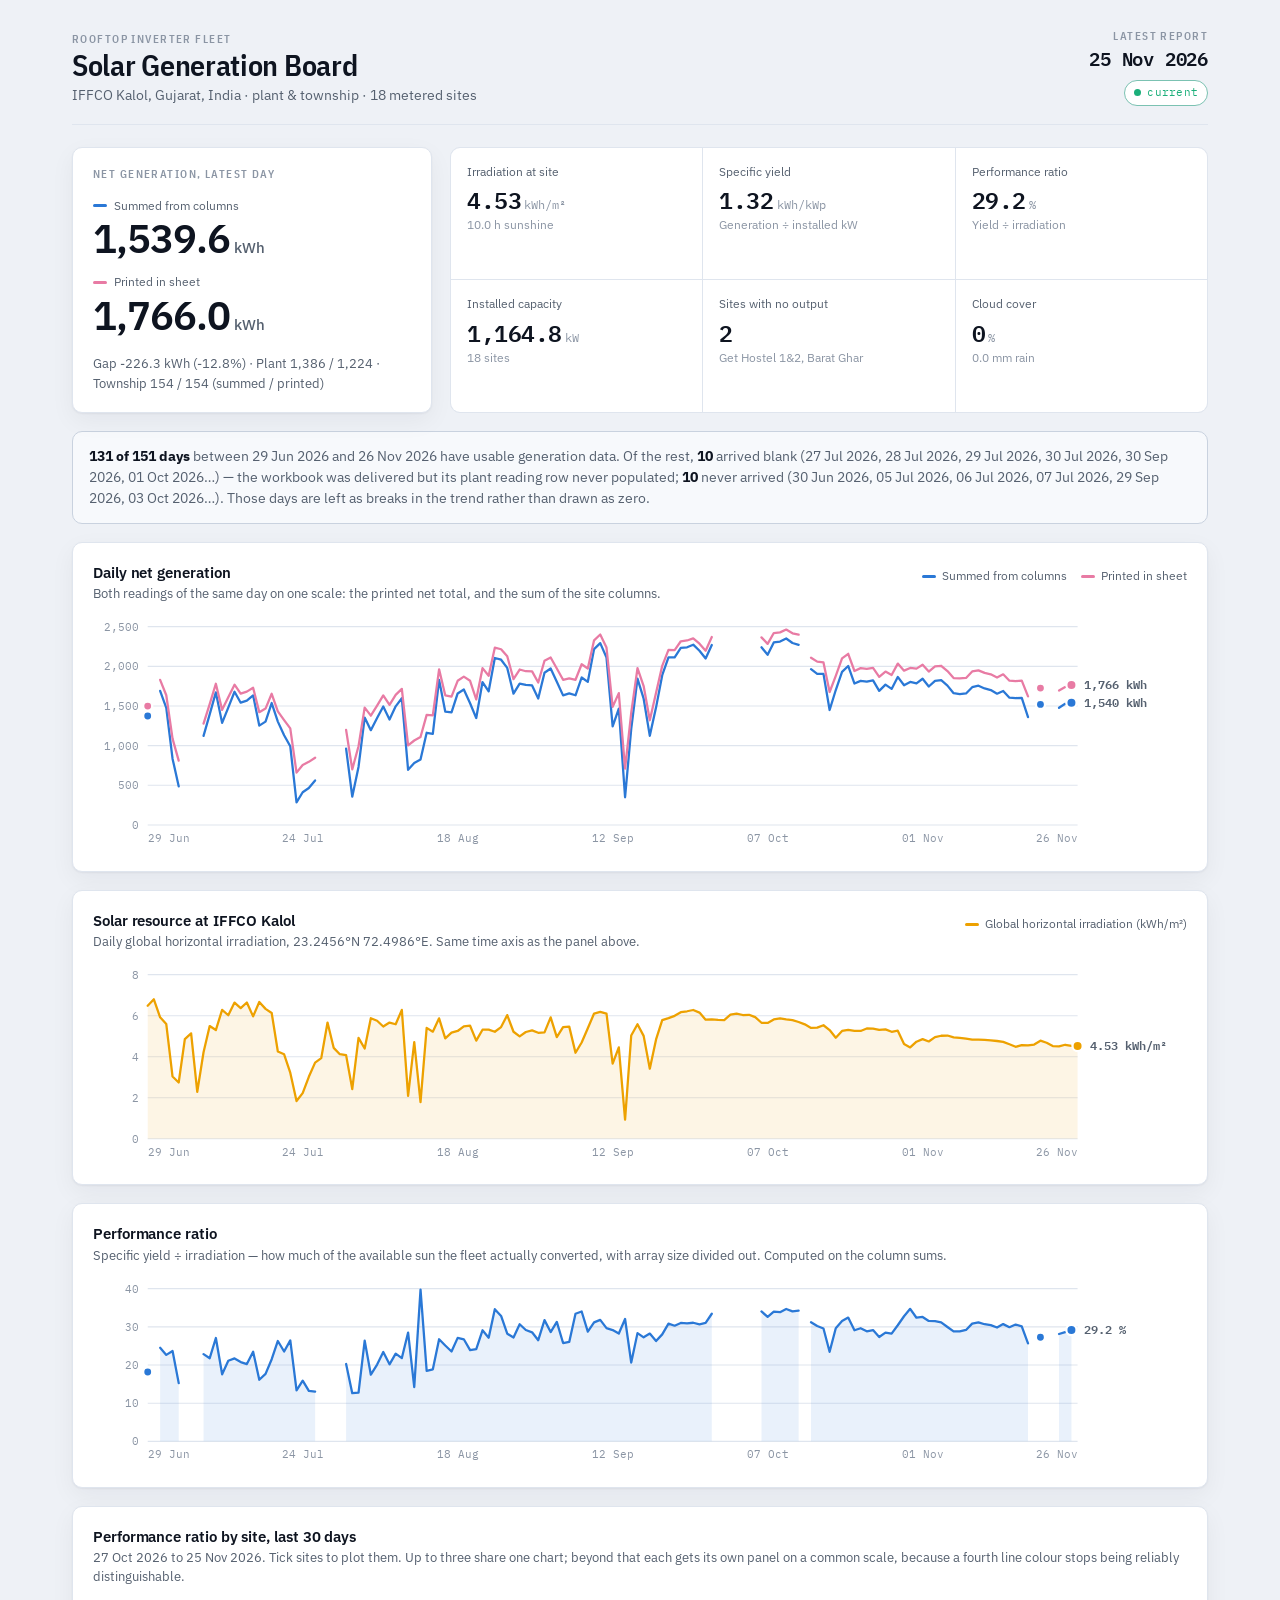
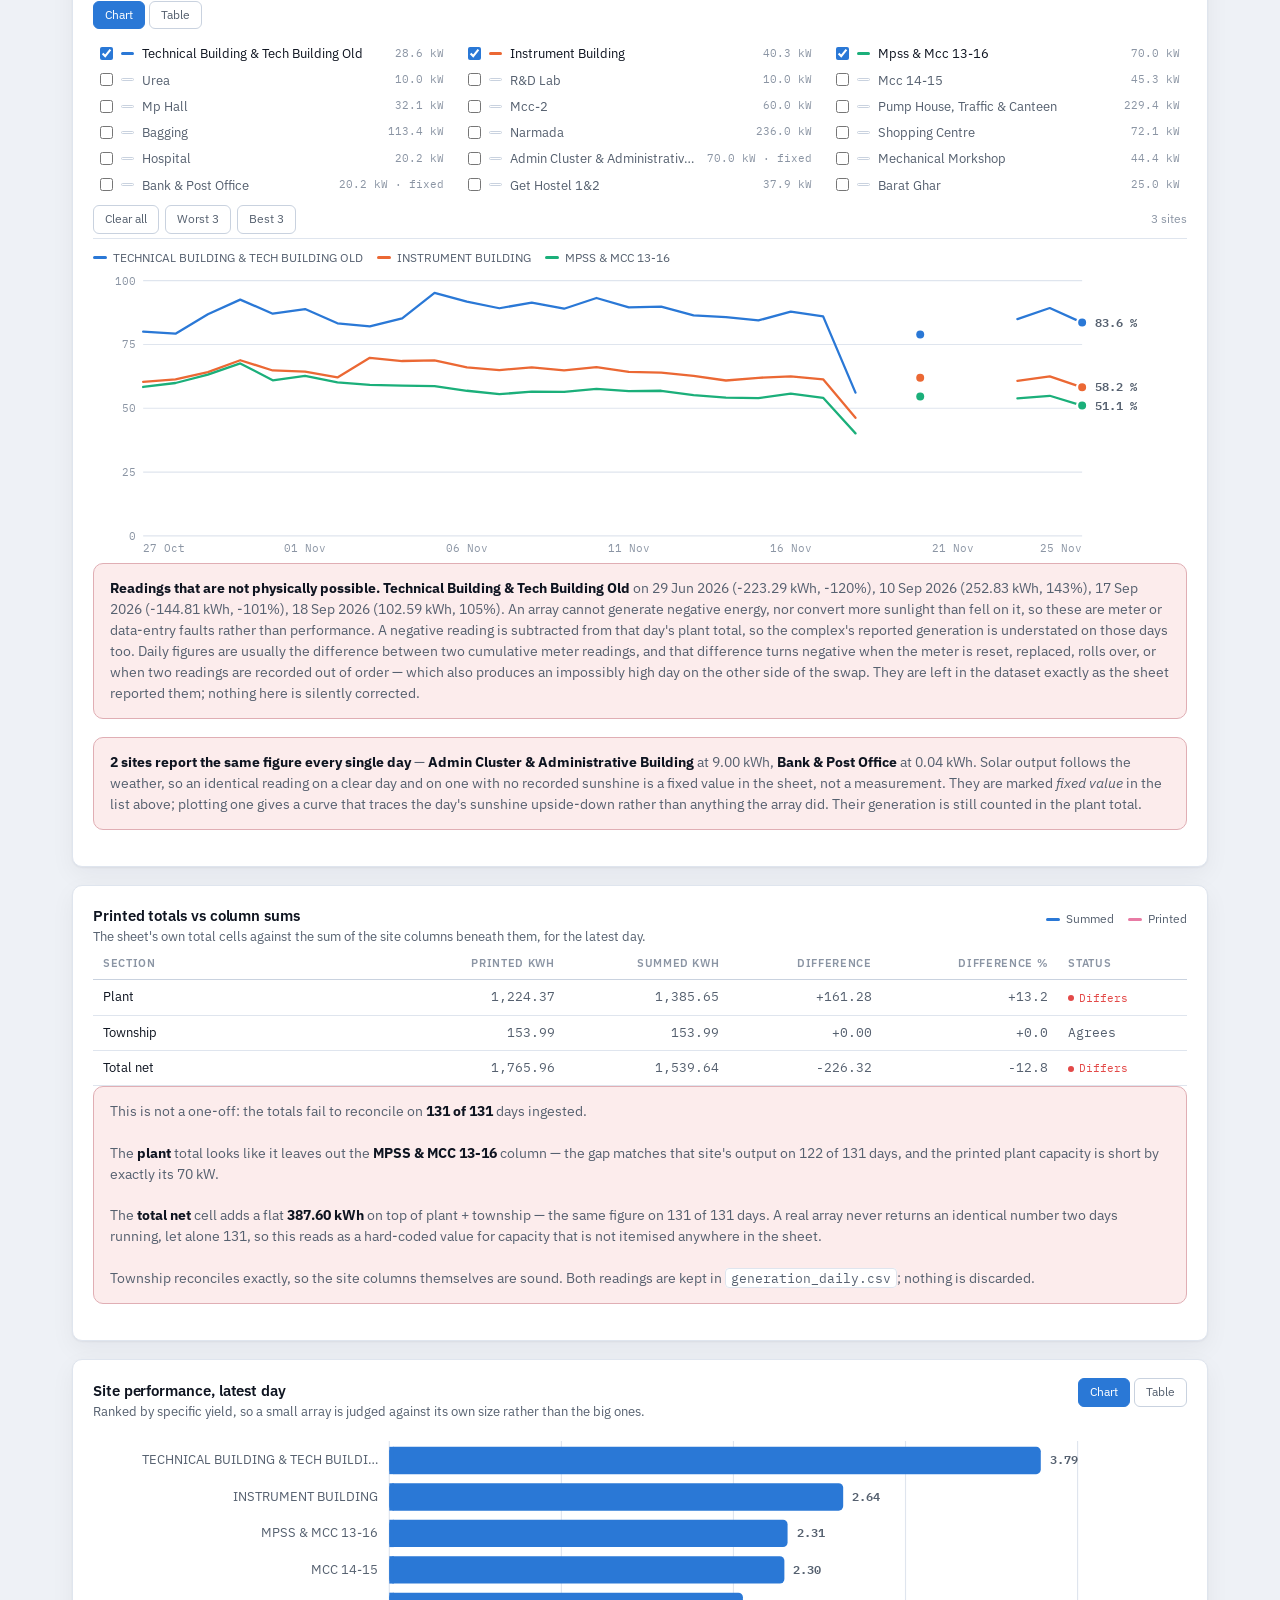
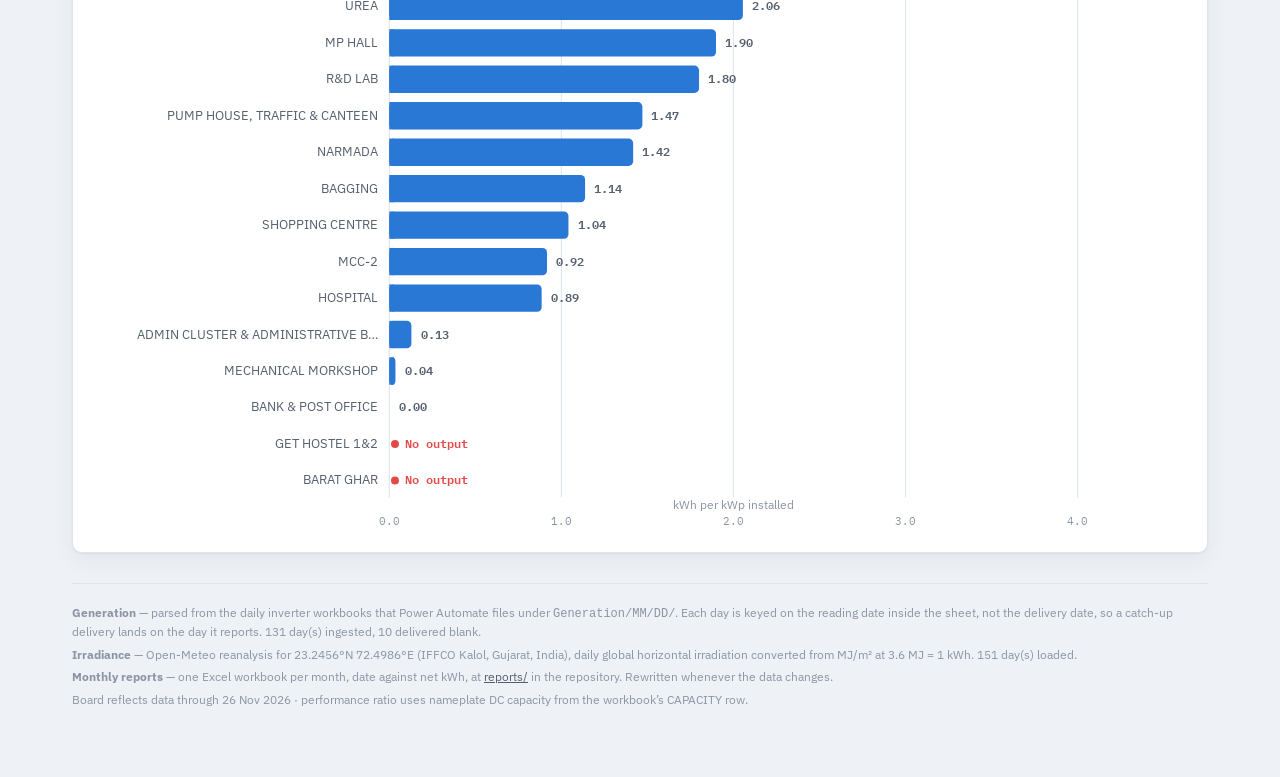
==== commit 2e7307d9: "Daily solar update: 2026-11-26" ====
--- a/dashboard/index.html
+++ b/dashboard/index.html
@@ -338,7 +338,7 @@
 </style>
 </head>
 <body>
-<div class="wrap"><div class="rail"><div><div class="eyebrow">Rooftop inverter fleet</div><h1>Solar Generation Board</h1><div class="sub">IFFCO Kalol, Gujarat, India · plant &amp; township · 18 metered sites</div></div><div class="stamp"><div class="eyebrow">Latest report</div><div class="d">25 Nov 2026</div><div style="margin-top:5px"><span class="chip ok"><span class="dot"></span>current</span></div></div></div><div class="band"><section class="card hero"><div class="eyebrow">Net generation, latest day</div><div class="figs"><div class="fig"><div class="fl"><i style="background:var(--gen)"></i>Summed from columns</div><div class="val">1,539.6<span class="unit">kWh</span></div></div><div class="fig"><div class="fl"><i style="background:var(--printed)"></i>Printed in sheet</div><div class="val">1,766.0<span class="unit">kWh</span></div></div></div><div class="note">Gap -226.3 kWh (-12.8%) · Plant 1,386 / 1,224 · Township 154 / 154  (summed / printed)</div></section><div class="kpis"><div class="kpi"><div class="k">Irradiation at site</div><div class="v">4.53<small>kWh/m²</small></div><div class="m">10.0 h sunshine</div></div><div class="kpi"><div class="k">Specific yield</div><div class="v">1.32<small>kWh/kWp</small></div><div class="m">Generation ÷ installed kW</div></div><div class="kpi"><div class="k">Performance ratio</div><div class="v">29.2<small>%</small></div><div class="m">Yield ÷ irradiation</div></div><div class="kpi"><div class="k">Installed capacity</div><div class="v">1,164.8<small>kW</small></div><div class="m">18 sites</div></div><div class="kpi"><div class="k">Sites with no output</div><div class="v">2</div><div class="m">Get Hostel 1&amp;2, Barat Ghar</div></div><div class="kpi"><div class="k">Cloud cover</div><div class="v">0<small>%</small></div><div class="m">0.0 mm rain</div></div></div></div><div class="notice info"><div class="body"><b>131 of 151 days</b> between 29 Jun 2026 and 26 Nov 2026 have usable generation data. Of the rest, <b>10</b> arrived blank (27 Jul 2026, 28 Jul 2026, 29 Jul 2026, 30 Jul 2026, 30 Sep 2026, 01 Oct 2026…) — the workbook was delivered but its plant reading row never populated; <b>10</b> never arrived (30 Jun 2026, 05 Jul 2026, 06 Jul 2026, 07 Jul 2026, 29 Sep 2026, 03 Oct 2026…). Those days are left as breaks in the trend rather than drawn as zero.</div></div><section class="card panel"><div class="panel-head"><div><h2>Daily net generation</h2><div class="cap">Both readings of the same day on one scale: the printed net total, and the sum of the site columns.</div></div><div class="legend"><span><i style="background:var(--gen)"></i>Summed from columns</span><span><i style="background:var(--printed)"></i>Printed in sheet</span></div></div><div class="plot" id="p-gen"><svg viewBox="0 0 960 210" role="img" aria-label="Summed from columns and Printed in sheet over time"><line class="grid" x1="48" y1="186.0" x2="864" y2="186.0"/><text class="axis" x="40" y="189.5" text-anchor="end">0</text><line class="grid" x1="48" y1="151.2" x2="864" y2="151.2"/><text class="axis" x="40" y="154.7" text-anchor="end">500</text><line class="grid" x1="48" y1="116.4" x2="864" y2="116.4"/><text class="axis" x="40" y="119.9" text-anchor="end">1,000</text><line class="grid" x1="48" y1="81.6" x2="864" y2="81.6"/><text class="axis" x="40" y="85.1" text-anchor="end">1,500</text><line class="grid" x1="48" y1="46.8" x2="864" y2="46.8"/><text class="axis" x="40" y="50.3" text-anchor="end">2,000</text><line class="grid" x1="48" y1="12.0" x2="864" y2="12.0"/><text class="axis" x="40" y="15.5" text-anchor="end">2,500</text><text class="axis" x="48.0" y="201" text-anchor="start">29 Jun</text><text class="axis" x="184.0" y="201" text-anchor="middle">24 Jul</text><text class="axis" x="320.0" y="201" text-anchor="middle">18 Aug</text><text class="axis" x="456.0" y="201" text-anchor="middle">12 Sep</text><text class="axis" x="592.0" y="201" text-anchor="middle">07 Oct</text><text class="axis" x="728.0" y="201" text-anchor="middle">01 Nov</text><text class="axis" x="864.0" y="201" text-anchor="end">26 Nov</text><circle cx="48.0" cy="90.4" r="4" fill="var(--gen)" stroke="var(--panel)" stroke-width="2"/><path d="M58.9,68.3 L64.3,83.2 L69.8,127.8 L75.2,152.1" fill="none" stroke="var(--gen)" stroke-width="2" stroke-linejoin="round" stroke-linecap="round"/><path d="M97.0,107.8 L102.4,89.0 L107.8,69.7 L113.3,96.4 L118.7,83.0 L124.2,69.1 L129.6,78.7 L135.0,76.9 L140.5,72.3 L145.9,98.8 L151.4,95.3 L156.8,79.0 L162.2,95.3 L167.7,107.3 L173.1,116.9 L178.6,166.1 L184.0,157.3 L189.4,153.6 L194.9,146.9" fill="none" stroke="var(--gen)" stroke-width="2" stroke-linejoin="round" stroke-linecap="round"/><path d="M222.1,119.0 L227.5,161.2 L233.0,135.1 L238.4,91.8 L243.8,102.8 L249.3,92.1 L254.7,82.1 L260.2,93.4 L265.6,81.9 L271.0,74.8 L276.5,137.6 L281.9,131.6 L287.4,128.5 L292.8,105.1 L298.2,106.1 L303.7,58.7 L309.1,86.5 L314.6,87.2 L320.0,70.6 L325.4,67.1 L330.9,79.2 L336.3,92.2 L341.8,60.6 L347.2,68.7 L352.6,39.5 L358.1,41.0 L363.5,48.2 L369.0,70.8 L374.4,61.9 L379.8,63.0 L385.3,63.6 L390.7,75.1 L396.2,52.4 L401.6,48.7 L407.0,60.4 L412.5,72.3 L417.9,70.5 L423.4,72.2 L428.8,56.6 L434.2,60.4 L439.7,31.7 L445.1,26.4 L450.6,39.1 L456.0,99.4 L461.4,84.0 L466.9,161.7 L472.3,101.7 L477.8,57.6 L483.2,75.2 L488.6,107.8 L494.1,82.8 L499.5,54.6 L505.0,38.9 L510.4,38.9 L515.8,30.7 L521.3,30.1 L526.7,27.8 L532.2,33.1 L537.6,39.9 L543.0,28.1" fill="none" stroke="var(--gen)" stroke-width="2" stroke-linejoin="round" stroke-linecap="round"/><path d="M586.6,30.1 L592.0,36.7 L597.4,25.8 L602.9,25.1 L608.3,22.4 L613.8,26.3 L619.2,27.9" fill="none" stroke="var(--gen)" stroke-width="2" stroke-linejoin="round" stroke-linecap="round"/><path d="M630.1,49.3 L635.5,53.4 L641.0,53.4 L646.4,85.1 L651.8,67.6 L657.3,51.6 L662.7,46.5 L668.2,61.9 L673.6,59.6 L679.0,60.3 L684.5,59.1 L689.9,68.3 L695.4,62.9 L700.8,66.6 L706.2,56.1 L711.7,63.4 L717.1,60.5 L722.6,61.8 L728.0,57.7 L733.4,64.5 L738.9,59.5 L744.3,59.0 L749.8,63.7 L755.2,70.4 L760.6,71.1 L766.1,70.6 L771.5,65.1 L777.0,63.8 L782.4,66.2 L787.8,67.6 L793.3,70.8 L798.7,68.4 L804.2,74.3 L809.6,74.7 L815.0,74.4 L820.5,91.3" fill="none" stroke="var(--gen)" stroke-width="2" stroke-linejoin="round" stroke-linecap="round"/><circle cx="831.4" cy="80.2" r="4" fill="var(--gen)" stroke="var(--panel)" stroke-width="2"/><path d="M847.7,83.2 L853.1,79.7 L858.6,78.8" fill="none" stroke="var(--gen)" stroke-width="2" stroke-linejoin="round" stroke-linecap="round"/><circle cx="48.0" cy="81.7" r="4" fill="var(--printed)" stroke="var(--panel)" stroke-width="2"/><path d="M58.9,58.7 L64.3,72.2 L69.8,110.2 L75.2,129.5" fill="none" stroke="var(--printed)" stroke-width="2" stroke-linejoin="round" stroke-linecap="round"/><path d="M97.0,97.1 L102.4,79.9 L107.8,62.1 L113.3,85.0 L118.7,74.0 L124.2,62.9 L129.6,70.7 L135.0,69.0 L140.5,65.6 L145.9,87.0 L151.4,83.9 L156.8,70.9 L162.2,86.3 L167.7,94.0 L173.1,101.3 L178.6,140.1 L184.0,133.4 L189.4,130.6 L194.9,127.0" fill="none" stroke="var(--printed)" stroke-width="2" stroke-linejoin="round" stroke-linecap="round"/><path d="M222.1,102.5 L227.5,137.2 L233.0,116.9 L238.4,83.0 L243.8,90.1 L249.3,81.3 L254.7,72.3 L260.2,80.6 L265.6,71.9 L271.0,66.6 L276.5,116.1 L281.9,111.9 L287.4,108.8 L292.8,89.4 L298.2,89.8 L303.7,49.4 L309.1,72.2 L314.6,73.4 L320.0,59.5 L325.4,55.8 L330.9,59.5 L336.3,75.9 L341.8,48.4 L347.2,55.1 L352.6,30.4 L358.1,31.8 L363.5,37.9 L369.0,58.1 L374.4,49.6 L379.8,51.1 L385.3,51.2 L390.7,61.0 L396.2,41.9 L401.6,39.0 L407.0,48.7 L412.5,58.6 L417.9,57.4 L423.4,58.6 L428.8,45.0 L434.2,48.7 L439.7,24.0 L445.1,18.9 L450.6,30.3 L456.0,82.4 L461.4,70.3 L466.9,136.6 L472.3,87.7 L477.8,48.3 L483.2,64.1 L488.6,94.1 L494.1,69.9 L499.5,46.4 L505.0,32.4 L510.4,32.5 L515.8,24.8 L521.3,24.1 L526.7,22.3 L532.2,26.9 L537.6,33.1 L543.0,21.1" fill="none" stroke="var(--printed)" stroke-width="2" stroke-linejoin="round" stroke-linecap="round"/><path d="M586.6,21.4 L592.0,27.1 L597.4,17.6 L602.9,17.0 L608.3,14.5 L613.8,17.8 L619.2,19.0" fill="none" stroke="var(--printed)" stroke-width="2" stroke-linejoin="round" stroke-linecap="round"/><path d="M630.1,39.2 L635.5,42.7 L641.0,43.4 L646.4,69.3 L651.8,55.1 L657.3,39.8 L662.7,35.8 L668.2,50.9 L673.6,48.4 L679.0,49.0 L684.5,48.1 L689.9,56.0 L695.4,51.4 L700.8,54.4 L706.2,44.4 L711.7,50.6 L717.1,48.2 L722.6,48.8 L728.0,45.4 L733.4,51.4 L738.9,46.8 L744.3,46.3 L749.8,51.0 L755.2,57.1 L760.6,57.3 L766.1,57.0 L771.5,51.3 L777.0,50.3 L782.4,52.5 L787.8,53.8 L793.3,56.6 L798.7,53.8 L804.2,59.4 L809.6,59.8 L815.0,59.4 L820.5,73.2" fill="none" stroke="var(--printed)" stroke-width="2" stroke-linejoin="round" stroke-linecap="round"/><circle cx="831.4" cy="65.9" r="4" fill="var(--printed)" stroke="var(--panel)" stroke-width="2"/><path d="M847.7,68.0 L853.1,64.9 L858.6,63.1" fill="none" stroke="var(--printed)" stroke-width="2" stroke-linejoin="round" stroke-linecap="round"/><circle cx="858.6" cy="63.1" r="4.5" fill="var(--printed)" stroke="var(--panel)" stroke-width="2"/><text class="dlabel" x="869.6" y="66.6">1,766 kWh</text><circle cx="858.6" cy="78.8" r="4.5" fill="var(--gen)" stroke="var(--panel)" stroke-width="2"/><text class="dlabel" x="869.6" y="82.3">1,540 kWh</text><line class="crosshair" x1="0" y1="12" x2="0" y2="186"/><circle class="hover-dot" cx="0" cy="0" r="4.5" fill="var(--gen)" stroke="var(--panel)" stroke-width="2" style="opacity:0"/><circle class="hover-dot" cx="0" cy="0" r="4.5" fill="var(--printed)" stroke="var(--panel)" stroke-width="2" style="opacity:0"/></svg><div class="tip"></div></div></section><section class="card panel"><div class="panel-head"><div><h2>Solar resource at IFFCO Kalol</h2><div class="cap">Daily global horizontal irradiation, 23.2456°N 72.4986°E. Same time axis as the panel above.</div></div><div class="legend"><span><i style="background:var(--sun)"></i>Global horizontal irradiation (kWh/m²)</span></div></div><div class="plot" id="p-irr"><svg viewBox="0 0 960 180" role="img" aria-label="Irradiation (GHI) over time"><line class="grid" x1="48" y1="156.0" x2="864" y2="156.0"/><text class="axis" x="40" y="159.5" text-anchor="end">0</text><line class="grid" x1="48" y1="120.0" x2="864" y2="120.0"/><text class="axis" x="40" y="123.5" text-anchor="end">2</text><line class="grid" x1="48" y1="84.0" x2="864" y2="84.0"/><text class="axis" x="40" y="87.5" text-anchor="end">4</text><line class="grid" x1="48" y1="48.0" x2="864" y2="48.0"/><text class="axis" x="40" y="51.5" text-anchor="end">6</text><line class="grid" x1="48" y1="12.0" x2="864" y2="12.0"/><text class="axis" x="40" y="15.5" text-anchor="end">8</text><text class="axis" x="48.0" y="171" text-anchor="start">29 Jun</text><text class="axis" x="184.0" y="171" text-anchor="middle">24 Jul</text><text class="axis" x="320.0" y="171" text-anchor="middle">18 Aug</text><text class="axis" x="456.0" y="171" text-anchor="middle">12 Sep</text><text class="axis" x="592.0" y="171" text-anchor="middle">07 Oct</text><text class="axis" x="728.0" y="171" text-anchor="middle">01 Nov</text><text class="axis" x="864.0" y="171" text-anchor="end">26 Nov</text><path d="M48.0,156.0 L48.0,39.3 L53.4,33.6 L58.9,49.4 L64.3,55.3 L69.8,101.4 L75.2,106.6 L80.6,68.6 L86.1,63.5 L91.5,114.8 L97.0,80.1 L102.4,57.1 L107.8,60.6 L113.3,42.9 L118.7,47.6 L124.2,36.5 L129.6,41.3 L135.0,36.4 L140.5,48.6 L145.9,36.0 L151.4,42.0 L156.8,45.6 L162.2,79.4 L167.7,81.9 L173.1,98.0 L178.6,122.9 L184.0,115.9 L189.4,101.6 L194.9,89.2 L200.3,85.2 L205.8,54.0 L211.2,76.2 L216.6,81.8 L222.1,82.6 L227.5,112.4 L233.0,67.5 L238.4,76.8 L243.8,50.2 L249.3,52.4 L254.7,57.5 L260.2,54.0 L265.6,55.5 L271.0,42.9 L276.5,118.3 L281.9,71.2 L287.4,123.9 L292.8,58.7 L298.2,62.0 L303.7,50.3 L309.1,67.9 L314.6,62.9 L320.0,61.4 L325.4,57.3 L330.9,56.8 L336.3,69.9 L341.8,60.3 L347.2,60.2 L352.6,62.1 L358.1,58.0 L363.5,47.5 L369.0,62.1 L374.4,66.1 L379.8,62.3 L385.3,60.9 L390.7,63.0 L396.2,62.6 L401.6,49.5 L407.0,66.8 L412.5,58.0 L417.9,57.6 L423.4,80.5 L428.8,71.5 L434.2,59.0 L439.7,46.1 L445.1,44.7 L450.6,46.1 L456.0,90.1 L461.4,75.8 L466.9,139.2 L472.3,65.4 L477.8,55.5 L483.2,65.7 L488.6,94.5 L494.1,68.8 L499.5,51.9 L505.0,50.1 L510.4,48.1 L515.8,44.9 L521.3,44.1 L526.7,43.0 L532.2,45.3 L537.6,51.5 L543.0,51.2 L548.5,51.7 L553.9,51.8 L559.4,47.0 L564.8,46.1 L570.2,47.4 L575.7,47.2 L581.1,49.3 L586.6,54.2 L592.0,54.3 L597.4,51.3 L602.9,50.4 L608.3,51.3 L613.8,51.9 L619.2,53.5 L624.6,55.6 L630.1,58.7 L635.5,58.5 L641.0,56.4 L646.4,60.6 L651.8,67.3 L657.3,61.4 L662.7,60.5 L668.2,61.4 L673.6,61.4 L679.0,59.2 L684.5,59.4 L689.9,60.5 L695.4,60.0 L700.8,62.1 L706.2,61.2 L711.7,72.9 L717.1,75.8 L722.6,70.8 L728.0,68.6 L733.4,70.6 L738.9,66.8 L744.3,65.6 L749.8,65.4 L755.2,67.0 L760.6,67.5 L766.1,68.2 L771.5,69.0 L777.0,68.9 L782.4,69.3 L787.8,69.7 L793.3,70.2 L798.7,71.0 L804.2,73.1 L809.6,75.3 L815.0,73.8 L820.5,74.1 L825.9,73.3 L831.4,69.9 L836.8,71.7 L842.2,74.6 L847.7,74.9 L853.1,73.5 L858.6,74.4 L864.0,74.2 L864.0,156.0 Z" fill="var(--sun)" opacity="0.10"/><path d="M48.0,39.3 L53.4,33.6 L58.9,49.4 L64.3,55.3 L69.8,101.4 L75.2,106.6 L80.6,68.6 L86.1,63.5 L91.5,114.8 L97.0,80.1 L102.4,57.1 L107.8,60.6 L113.3,42.9 L118.7,47.6 L124.2,36.5 L129.6,41.3 L135.0,36.4 L140.5,48.6 L145.9,36.0 L151.4,42.0 L156.8,45.6 L162.2,79.4 L167.7,81.9 L173.1,98.0 L178.6,122.9 L184.0,115.9 L189.4,101.6 L194.9,89.2 L200.3,85.2 L205.8,54.0 L211.2,76.2 L216.6,81.8 L222.1,82.6 L227.5,112.4 L233.0,67.5 L238.4,76.8 L243.8,50.2 L249.3,52.4 L254.7,57.5 L260.2,54.0 L265.6,55.5 L271.0,42.9 L276.5,118.3 L281.9,71.2 L287.4,123.9 L292.8,58.7 L298.2,62.0 L303.7,50.3 L309.1,67.9 L314.6,62.9 L320.0,61.4 L325.4,57.3 L330.9,56.8 L336.3,69.9 L341.8,60.3 L347.2,60.2 L352.6,62.1 L358.1,58.0 L363.5,47.5 L369.0,62.1 L374.4,66.1 L379.8,62.3 L385.3,60.9 L390.7,63.0 L396.2,62.6 L401.6,49.5 L407.0,66.8 L412.5,58.0 L417.9,57.6 L423.4,80.5 L428.8,71.5 L434.2,59.0 L439.7,46.1 L445.1,44.7 L450.6,46.1 L456.0,90.1 L461.4,75.8 L466.9,139.2 L472.3,65.4 L477.8,55.5 L483.2,65.7 L488.6,94.5 L494.1,68.8 L499.5,51.9 L505.0,50.1 L510.4,48.1 L515.8,44.9 L521.3,44.1 L526.7,43.0 L532.2,45.3 L537.6,51.5 L543.0,51.2 L548.5,51.7 L553.9,51.8 L559.4,47.0 L564.8,46.1 L570.2,47.4 L575.7,47.2 L581.1,49.3 L586.6,54.2 L592.0,54.3 L597.4,51.3 L602.9,50.4 L608.3,51.3 L613.8,51.9 L619.2,53.5 L624.6,55.6 L630.1,58.7 L635.5,58.5 L641.0,56.4 L646.4,60.6 L651.8,67.3 L657.3,61.4 L662.7,60.5 L668.2,61.4 L673.6,61.4 L679.0,59.2 L684.5,59.4 L689.9,60.5 L695.4,60.0 L700.8,62.1 L706.2,61.2 L711.7,72.9 L717.1,75.8 L722.6,70.8 L728.0,68.6 L733.4,70.6 L738.9,66.8 L744.3,65.6 L749.8,65.4 L755.2,67.0 L760.6,67.5 L766.1,68.2 L771.5,69.0 L777.0,68.9 L782.4,69.3 L787.8,69.7 L793.3,70.2 L798.7,71.0 L804.2,73.1 L809.6,75.3 L815.0,73.8 L820.5,74.1 L825.9,73.3 L831.4,69.9 L836.8,71.7 L842.2,74.6 L847.7,74.9 L853.1,73.5 L858.6,74.4 L864.0,74.2" fill="none" stroke="var(--sun)" stroke-width="2" stroke-linejoin="round" stroke-linecap="round"/><circle cx="864.0" cy="74.2" r="4.5" fill="var(--sun)" stroke="var(--panel)" stroke-width="2"/><text class="dlabel" x="875.0" y="77.7">4.54 kWh/m²</text><line class="crosshair" x1="0" y1="12" x2="0" y2="156"/><circle class="hover-dot" cx="0" cy="0" r="4.5" fill="var(--sun)" stroke="var(--panel)" stroke-width="2" style="opacity:0"/></svg><div class="tip"></div></div></section><section class="card panel"><div class="panel-head"><div><h2>Performance ratio</h2><div class="cap">Specific yield ÷ irradiation — how much of the available sun the fleet actually converted, with array size divided out. Computed on the column sums.</div></div></div><div class="plot" id="p-pr"><svg viewBox="0 0 960 170" role="img" aria-label="Performance ratio over time"><line class="grid" x1="48" y1="146.0" x2="864" y2="146.0"/><text class="axis" x="40" y="149.5" text-anchor="end">0</text><line class="grid" x1="48" y1="112.5" x2="864" y2="112.5"/><text class="axis" x="40" y="116.0" text-anchor="end">10</text><line class="grid" x1="48" y1="79.0" x2="864" y2="79.0"/><text class="axis" x="40" y="82.5" text-anchor="end">20</text><line class="grid" x1="48" y1="45.5" x2="864" y2="45.5"/><text class="axis" x="40" y="49.0" text-anchor="end">30</text><line class="grid" x1="48" y1="12.0" x2="864" y2="12.0"/><text class="axis" x="40" y="15.5" text-anchor="end">40</text><text class="axis" x="48.0" y="161" text-anchor="start">29 Jun</text><text class="axis" x="184.0" y="161" text-anchor="middle">24 Jul</text><text class="axis" x="320.0" y="161" text-anchor="middle">18 Aug</text><text class="axis" x="456.0" y="161" text-anchor="middle">12 Sep</text><text class="axis" x="592.0" y="161" text-anchor="middle">07 Oct</text><text class="axis" x="728.0" y="161" text-anchor="middle">01 Nov</text><text class="axis" x="864.0" y="161" text-anchor="end">26 Nov</text><circle cx="48.0" cy="85.1" r="4" fill="var(--gen)" stroke="var(--panel)" stroke-width="2"/><path d="M58.9,146.0 L58.9,63.9 L64.3,70.1 L69.8,66.7 L75.2,94.9 L75.2,146.0 Z" fill="var(--gen)" opacity="0.10"/><path d="M58.9,63.9 L64.3,70.1 L69.8,66.7 L75.2,94.9" fill="none" stroke="var(--gen)" stroke-width="2" stroke-linejoin="round" stroke-linecap="round"/><path d="M97.0,146.0 L97.0,69.4 L102.4,73.0 L107.8,55.3 L113.3,87.1 L118.7,75.3 L124.2,73.2 L129.6,76.4 L135.0,78.2 L140.5,67.3 L145.9,91.9 L151.4,86.8 L156.8,73.9 L162.2,57.9 L167.7,67.1 L173.1,57.4 L178.6,101.2 L184.0,92.7 L189.4,101.7 L194.9,102.4 L194.9,146.0 Z" fill="var(--gen)" opacity="0.10"/><path d="M97.0,69.4 L102.4,73.0 L107.8,55.3 L113.3,87.1 L118.7,75.3 L124.2,73.2 L129.6,76.4 L135.0,78.2 L140.5,67.3 L145.9,91.9 L151.4,86.8 L156.8,73.9 L162.2,57.9 L167.7,67.1 L173.1,57.4 L178.6,101.2 L184.0,92.7 L189.4,101.7 L194.9,102.4" fill="none" stroke="var(--gen)" stroke-width="2" stroke-linejoin="round" stroke-linecap="round"/><path d="M222.1,146.0 L222.1,78.1 L227.5,103.7 L233.0,103.2 L238.4,57.6 L243.8,87.5 L249.3,78.6 L254.7,67.6 L260.2,78.4 L265.6,69.0 L271.0,72.9 L276.5,50.5 L281.9,98.3 L287.4,12.8 L292.8,84.2 L298.2,82.8 L303.7,56.4 L309.1,61.9 L314.6,67.1 L320.0,55.2 L325.4,56.4 L330.9,65.9 L336.3,65.0 L341.8,48.5 L347.2,55.0 L352.6,30.0 L358.1,35.9 L363.5,51.5 L369.0,54.8 L374.4,43.2 L379.8,48.3 L385.3,50.3 L390.7,57.2 L396.2,39.6 L401.6,50.1 L407.0,41.2 L412.5,59.7 L417.9,58.7 L423.4,34.0 L428.8,32.0 L434.2,49.7 L439.7,41.6 L445.1,39.4 L450.6,46.6 L456.0,48.3 L461.4,51.4 L466.9,38.6 L472.3,76.8 L477.8,51.0 L483.2,54.7 L488.6,51.4 L494.1,58.0 L499.5,52.1 L505.0,42.7 L510.4,44.5 L515.8,42.1 L521.3,42.4 L526.7,41.9 L532.2,43.3 L537.6,42.1 L543.0,34.0 L543.0,146.0 Z" fill="var(--gen)" opacity="0.10"/><path d="M222.1,78.1 L227.5,103.7 L233.0,103.2 L238.4,57.6 L243.8,87.5 L249.3,78.6 L254.7,67.6 L260.2,78.4 L265.6,69.0 L271.0,72.9 L276.5,50.5 L281.9,98.3 L287.4,12.8 L292.8,84.2 L298.2,82.8 L303.7,56.4 L309.1,61.9 L314.6,67.1 L320.0,55.2 L325.4,56.4 L330.9,65.9 L336.3,65.0 L341.8,48.5 L347.2,55.0 L352.6,30.0 L358.1,35.9 L363.5,51.5 L369.0,54.8 L374.4,43.2 L379.8,48.3 L385.3,50.3 L390.7,57.2 L396.2,39.6 L401.6,50.1 L407.0,41.2 L412.5,59.7 L417.9,58.7 L423.4,34.0 L428.8,32.0 L434.2,49.7 L439.7,41.6 L445.1,39.4 L450.6,46.6 L456.0,48.3 L461.4,51.4 L466.9,38.6 L472.3,76.8 L477.8,51.0 L483.2,54.7 L488.6,51.4 L494.1,58.0 L499.5,52.1 L505.0,42.7 L510.4,44.5 L515.8,42.1 L521.3,42.4 L526.7,41.9 L532.2,43.3 L537.6,42.1 L543.0,34.0" fill="none" stroke="var(--gen)" stroke-width="2" stroke-linejoin="round" stroke-linecap="round"/><path d="M586.6,146.0 L586.6,32.0 L592.0,36.8 L597.4,32.2 L602.9,32.6 L608.3,29.8 L613.8,31.9 L619.2,31.3 L619.2,146.0 Z" fill="var(--gen)" opacity="0.10"/><path d="M586.6,32.0 L592.0,36.8 L597.4,32.2 L602.9,32.6 L608.3,29.8 L613.8,31.9 L619.2,31.3" fill="none" stroke="var(--gen)" stroke-width="2" stroke-linejoin="round" stroke-linecap="round"/><path d="M630.1,146.0 L630.1,41.5 L635.5,44.8 L641.0,46.9 L646.4,67.4 L651.8,46.7 L657.3,40.4 L662.7,37.4 L668.2,48.5 L673.6,46.7 L679.0,49.4 L684.5,48.3 L689.9,54.4 L695.4,50.6 L700.8,51.4 L706.2,44.1 L711.7,36.2 L717.1,29.7 L722.6,37.5 L728.0,36.8 L733.4,40.3 L738.9,40.5 L744.3,41.5 L749.8,45.6 L755.2,49.5 L760.6,49.4 L766.1,48.2 L771.5,42.7 L777.0,41.6 L782.4,43.2 L787.8,44.0 L793.3,46.1 L798.7,43.1 L804.2,45.8 L809.6,43.5 L815.0,45.0 L820.5,60.0 L820.5,146.0 Z" fill="var(--gen)" opacity="0.10"/><path d="M630.1,41.5 L635.5,44.8 L641.0,46.9 L646.4,67.4 L651.8,46.7 L657.3,40.4 L662.7,37.4 L668.2,48.5 L673.6,46.7 L679.0,49.4 L684.5,48.3 L689.9,54.4 L695.4,50.6 L700.8,51.4 L706.2,44.1 L711.7,36.2 L717.1,29.7 L722.6,37.5 L728.0,36.8 L733.4,40.3 L738.9,40.5 L744.3,41.5 L749.8,45.6 L755.2,49.5 L760.6,49.4 L766.1,48.2 L771.5,42.7 L777.0,41.6 L782.4,43.2 L787.8,44.0 L793.3,46.1 L798.7,43.1 L804.2,45.8 L809.6,43.5 L815.0,45.0 L820.5,60.0" fill="none" stroke="var(--gen)" stroke-width="2" stroke-linejoin="round" stroke-linecap="round"/><circle cx="831.4" cy="54.6" r="4" fill="var(--gen)" stroke="var(--panel)" stroke-width="2"/><path d="M847.7,146.0 L847.7,51.8 L853.1,50.1 L858.6,48.3 L858.6,146.0 Z" fill="var(--gen)" opacity="0.10"/><path d="M847.7,51.8 L853.1,50.1 L858.6,48.3" fill="none" stroke="var(--gen)" stroke-width="2" stroke-linejoin="round" stroke-linecap="round"/><circle cx="858.6" cy="48.3" r="4.5" fill="var(--gen)" stroke="var(--panel)" stroke-width="2"/><text class="dlabel" x="869.6" y="51.8">29.2 %</text><line class="crosshair" x1="0" y1="12" x2="0" y2="146"/><circle class="hover-dot" cx="0" cy="0" r="4.5" fill="var(--gen)" stroke="var(--panel)" stroke-width="2" style="opacity:0"/></svg><div class="tip"></div></div></section><section class="card panel" id="p-siteline"><div class="panel-head"><div><h2>Performance ratio by site, last 30 days</h2><div class="cap">27 Oct 2026 to 25 Nov 2026. Tick sites to plot them. Up to three share one chart; beyond that each gets its own panel on a common scale, because a fourth line colour stops being reliably distinguishable.</div></div><div class="tabs" data-tabs><button class="tab" data-target="line-chart" aria-selected="true">Chart</button><button class="tab" data-target="line-table" aria-selected="false">Table</button></div></div><div id="line-chart"><div class="picker"><label class="pick"><input type="checkbox" data-site="0" checked><span class="sw" data-slot=""></span><span class="nm">Technical Building &amp; Tech Building Old</span><span class="cap">28.6 kW</span></label><label class="pick"><input type="checkbox" data-site="1" checked><span class="sw" data-slot=""></span><span class="nm">Instrument Building</span><span class="cap">40.3 kW</span></label><label class="pick"><input type="checkbox" data-site="2" checked><span class="sw" data-slot=""></span><span class="nm">Mpss &amp; Mcc 13-16</span><span class="cap">70.0 kW</span></label><label class="pick"><input type="checkbox" data-site="3"><span class="sw" data-slot=""></span><span class="nm">Urea</span><span class="cap">10.0 kW</span></label><label class="pick"><input type="checkbox" data-site="4"><span class="sw" data-slot=""></span><span class="nm">R&amp;D Lab</span><span class="cap">10.0 kW</span></label><label class="pick"><input type="checkbox" data-site="5"><span class="sw" data-slot=""></span><span class="nm">Mcc 14-15</span><span class="cap">45.3 kW</span></label><label class="pick"><input type="checkbox" data-site="6"><span class="sw" data-slot=""></span><span class="nm">Mp Hall</span><span class="cap">32.1 kW</span></label><label class="pick"><input type="checkbox" data-site="7"><span class="sw" data-slot=""></span><span class="nm">Mcc-2</span><span class="cap">60.0 kW</span></label><label class="pick"><input type="checkbox" data-site="8"><span class="sw" data-slot=""></span><span class="nm">Pump House, Traffic &amp; Canteen</span><span class="cap">229.4 kW</span></label><label class="pick"><input type="checkbox" data-site="9"><span class="sw" data-slot=""></span><span class="nm">Bagging</span><span class="cap">113.4 kW</span></label><label class="pick"><input type="checkbox" data-site="10"><span class="sw" data-slot=""></span><span class="nm">Narmada</span><span class="cap">236.0 kW</span></label><label class="pick"><input type="checkbox" data-site="11"><span class="sw" data-slot=""></span><span class="nm">Shopping Centre</span><span class="cap">72.1 kW</span></label><label class="pick"><input type="checkbox" data-site="12"><span class="sw" data-slot=""></span><span class="nm">Hospital</span><span class="cap">20.2 kW</span></label><label class="pick"><input type="checkbox" data-site="13"><span class="sw" data-slot=""></span><span class="nm">Admin Cluster &amp; Administrative Building</span><span class="cap">70.0 kW · fixed</span></label><label class="pick"><input type="checkbox" data-site="14"><span class="sw" data-slot=""></span><span class="nm">Mechanical Morkshop</span><span class="cap">44.4 kW</span></label><label class="pick"><input type="checkbox" data-site="15"><span class="sw" data-slot=""></span><span class="nm">Bank &amp; Post Office</span><span class="cap">20.2 kW · fixed</span></label><label class="pick"><input type="checkbox" data-site="16"><span class="sw" data-slot=""></span><span class="nm">Get Hostel 1&amp;2</span><span class="cap">37.9 kW</span></label><label class="pick"><input type="checkbox" data-site="17"><span class="sw" data-slot=""></span><span class="nm">Barat Ghar</span><span class="cap">25.0 kW</span></label></div><div class="picker-bar"><button class="tab" id="pick-none">Clear all</button><button class="tab" id="pick-worst">Worst 3</button><button class="tab" id="pick-best">Best 3</button><span class="cap" id="pick-count"></span></div><div class="plot" id="siteplot"><div class="tip"></div></div></div><div id="line-table" class="hidden"><div class="scroller"><table><thead><tr><th>Site</th><th>Capacity kW</th><th>Period PR %</th><th>Best %</th><th>Worst %</th><th>Days reported</th><th style="text-align:left">Status</th></tr></thead><tbody><tr><td>TECHNICAL BUILDING &amp; TECH BUILDING OLD</td><td>28.60</td><td>85.9</td><td>95.2</td><td>56.2</td><td>27</td><td style="text-align:left"><span class="flag">4 impossible readings &mdash; check the meter</span></td></tr><tr><td>INSTRUMENT BUILDING</td><td>40.30</td><td>63.3</td><td>69.8</td><td>46.3</td><td>27</td><td style="text-align:left">OK</td></tr><tr><td>MPSS &amp; MCC 13-16</td><td>70.00</td><td>56.9</td><td>67.6</td><td>40.2</td><td>27</td><td style="text-align:left">OK</td></tr><tr><td>UREA</td><td>10.00</td><td>51.2</td><td>61.6</td><td>34.9</td><td>27</td><td style="text-align:left">OK</td></tr><tr><td>R&amp;D LAB</td><td>10.00</td><td>47.3</td><td>58.3</td><td>33.0</td><td>27</td><td style="text-align:left">OK</td></tr><tr><td>MCC 14-15</td><td>45.30</td><td>43.6</td><td>63.6</td><td>0.2</td><td>27</td><td style="text-align:left"><span class="flag">4 days at zero</span></td></tr><tr><td>MP HALL</td><td>32.13</td><td>41.1</td><td>56.5</td><td>25.1</td><td>27</td><td style="text-align:left">OK</td></tr><tr><td>MCC-2</td><td>60.00</td><td>38.3</td><td>45.6</td><td>0.0</td><td>27</td><td style="text-align:left"><span class="flag">1 days at zero</span></td></tr><tr><td>PUMP HOUSE, TRAFFIC &amp; CANTEEN</td><td>229.36</td><td>31.9</td><td>34.2</td><td>29.3</td><td>27</td><td style="text-align:left">OK</td></tr><tr><td>BAGGING</td><td>113.40</td><td>29.6</td><td>35.9</td><td>21.0</td><td>27</td><td style="text-align:left">OK</td></tr><tr><td>NARMADA</td><td>236.00</td><td>27.0</td><td>32.7</td><td>21.8</td><td>27</td><td style="text-align:left">OK</td></tr><tr><td>SHOPPING CENTRE</td><td>72.14</td><td>25.8</td><td>30.0</td><td>18.4</td><td>27</td><td style="text-align:left">OK</td></tr><tr><td>HOSPITAL</td><td>20.16</td><td>21.8</td><td>25.9</td><td>16.1</td><td>27</td><td style="text-align:left">OK</td></tr><tr><td>ADMIN CLUSTER &amp; ADMINISTRATIVE BUILDING</td><td>70.00</td><td>2.7</td><td>2.9</td><td>2.4</td><td>27</td><td style="text-align:left"><span class="flag">same 9.00 kWh every day &mdash; not metered?</span></td></tr><tr><td>MECHANICAL MORKSHOP</td><td>44.40</td><td>1.8</td><td>28.0</td><td>0.6</td><td>27</td><td style="text-align:left">OK</td></tr><tr><td>BANK &amp; POST OFFICE</td><td>20.16</td><td>0.0</td><td>0.0</td><td>0.0</td><td>27</td><td style="text-align:left"><span class="flag">same 0.04 kWh every day &mdash; not metered?</span></td></tr><tr><td>GET HOSTEL 1&amp;2</td><td>37.90</td><td>0.0</td><td>0.0</td><td>0.0</td><td>27</td><td style="text-align:left"><span class="flag">27 days at zero</span></td></tr><tr><td>BARAT GHAR</td><td>25.00</td><td>0.0</td><td>0.0</td><td>0.0</td><td>27</td><td style="text-align:left"><span class="flag">27 days at zero</span></td></tr></tbody></table></div></div><div class="notice"><div class="body"><b>Readings that are not physically possible.</b> <b>Technical Building &amp; Tech Building Old</b> on 29 Jun 2026 (-223.29 kWh, -120%), 10 Sep 2026 (252.83 kWh, 143%), 17 Sep 2026 (-144.81 kWh, -101%), 18 Sep 2026 (102.59 kWh, 105%). An array cannot generate negative energy, nor convert more sunlight than fell on it, so these are meter or data-entry faults rather than performance. A negative reading is subtracted from that day's plant total, so the complex's reported generation is understated on those days too. Daily figures are usually the difference between two cumulative meter readings, and that difference turns negative when the meter is reset, replaced, rolls over, or when two readings are recorded out of order &mdash; which also produces an impossibly high day on the other side of the swap. They are left in the dataset exactly as the sheet reported them; nothing here is silently corrected.</div></div><div class="notice"><div class="body"><b>2 sites report the same figure every single day</b> — <b>Admin Cluster &amp; Administrative Building</b> at 9.00 kWh, <b>Bank &amp; Post Office</b> at 0.04 kWh. Solar output follows the weather, so an identical reading on a clear day and on one with no recorded sunshine is a fixed value in the sheet, not a measurement. They are marked <i>fixed value</i> in the list above; plotting one gives a curve that traces the day's sunshine upside-down rather than anything the array did. Their generation is still counted in the plant total.</div></div></section><section class="card panel"><div class="panel-head"><div><h2>Printed totals vs column sums</h2><div class="cap">The sheet&#x27;s own total cells against the sum of the site columns beneath them, for the latest day.</div></div><div class="legend"><span><i style="background:var(--gen)"></i>Summed</span><span><i style="background:var(--printed)"></i>Printed</span></div></div><div class="scroller"><table><thead><tr><th>Section</th><th>Printed kWh</th><th>Summed kWh</th><th>Difference</th><th>Difference %</th><th style="text-align:left">Status</th></tr></thead><tbody><tr><td>Plant</td><td>1,224.37</td><td>1,385.65</td><td>+161.28</td><td>+13.2</td><td style="text-align:left"><span class="flag">Differs</span></td></tr><tr><td>Township</td><td>153.99</td><td>153.99</td><td>+0.00</td><td>+0.0</td><td style="text-align:left">Agrees</td></tr><tr><td>Total net</td><td>1,765.96</td><td>1,539.64</td><td>-226.32</td><td>-12.8</td><td style="text-align:left"><span class="flag">Differs</span></td></tr></tbody></table></div><div class="notice"><div class="body">This is not a one-off: the totals fail to reconcile on <b>131 of 131</b> days ingested.<br><br>The <b>plant</b> total looks like it leaves out the <b>MPSS &amp; MCC 13-16</b> column &mdash; the gap matches that site's output on 122 of 131 days, and the printed plant capacity is short by exactly its 70 kW.<br><br>The <b>total net</b> cell adds a flat <b>387.60 kWh</b> on top of plant + township &mdash; the same figure on 131 of 131 days. A real array never returns an identical number two days running, let alone 131, so this reads as a hard-coded value for capacity that is not itemised anywhere in the sheet.<br><br>Township reconciles exactly, so the site columns themselves are sound. Both readings are kept in <code>generation_daily.csv</code>; nothing is discarded.</div></div></section><section class="card panel"><div class="panel-head"><div><h2>Site performance, latest day</h2><div class="cap">Ranked by specific yield, so a small array is judged against its own size rather than the big ones.</div></div><div class="tabs" data-tabs><button class="tab" data-target="sites-chart" aria-selected="true">Chart</button><button class="tab" data-target="sites-table" aria-selected="false">Table</button></div></div><div id="sites-chart"><div class="plot" id="p-sites"><svg viewBox="0 0 960 616" role="img" aria-label="Specific yield by site"><line class="grid" x1="260.0" y1="8" x2="260.0" y2="584"/><text class="axis" x="260.0" y="608" text-anchor="middle">0.0</text><line class="grid" x1="411.0" y1="8" x2="411.0" y2="584"/><text class="axis" x="411.0" y="608" text-anchor="middle">1.0</text><line class="grid" x1="562.0" y1="8" x2="562.0" y2="584"/><text class="axis" x="562.0" y="608" text-anchor="middle">2.0</text><line class="grid" x1="713.0" y1="8" x2="713.0" y2="584"/><text class="axis" x="713.0" y="608" text-anchor="middle">3.0</text><line class="grid" x1="864.0" y1="8" x2="864.0" y2="584"/><text class="axis" x="864.0" y="608" text-anchor="middle">4.0</text><text class="axis-title" x="562.0" y="594" text-anchor="middle">kWh per kWp installed</text><text class="site-label" x="250" y="28.5" text-anchor="end">TECHNICAL BUILDING &amp; TECH BUILDI…</text><rect x="260" y="13" width="571.7" height="24" rx="4" fill="var(--gen)" data-tip="&lt;div class=&quot;t-d&quot;&gt;TECHNICAL BUILDING &amp;amp; TECH BUILDING OLD&lt;/div&gt;&lt;div class=&quot;t-r&quot;&gt;&lt;i style=&quot;background:var(--gen)&quot;&gt;&lt;/i&gt;Generation &lt;b&gt;108.29 kWh&lt;/b&gt;&lt;/div&gt;&lt;div class=&quot;t-r&quot;&gt;&lt;i style=&quot;background:var(--gen)&quot;&gt;&lt;/i&gt;Capacity &lt;b&gt;28.60 kW&lt;/b&gt;&lt;/div&gt;&lt;div class=&quot;t-r&quot;&gt;&lt;i style=&quot;background:var(--gen)&quot;&gt;&lt;/i&gt;Specific yield &lt;b&gt;3.79 kWh/kWp&lt;/b&gt;&lt;/div&gt;&lt;div class=&quot;t-r&quot;&gt;&lt;i style=&quot;background:var(--gen)&quot;&gt;&lt;/i&gt;Perf. ratio &lt;b&gt;83.6 %&lt;/b&gt;&lt;/div&gt;"><title>TECHNICAL BUILDING &amp; TECH BUILDING OLD</title></rect><rect x="260" y="13" width="4.0" height="24" fill="var(--gen)" pointer-events="none"/><text class="dlabel" x="839.7" y="28.5">3.79</text><text class="site-label" x="250" y="60.5" text-anchor="end">INSTRUMENT BUILDING</text><rect x="260" y="45" width="398.3" height="24" rx="4" fill="var(--gen)" data-tip="&lt;div class=&quot;t-d&quot;&gt;INSTRUMENT BUILDING&lt;/div&gt;&lt;div class=&quot;t-r&quot;&gt;&lt;i style=&quot;background:var(--gen)&quot;&gt;&lt;/i&gt;Generation &lt;b&gt;106.30 kWh&lt;/b&gt;&lt;/div&gt;&lt;div class=&quot;t-r&quot;&gt;&lt;i style=&quot;background:var(--gen)&quot;&gt;&lt;/i&gt;Capacity &lt;b&gt;40.30 kW&lt;/b&gt;&lt;/div&gt;&lt;div class=&quot;t-r&quot;&gt;&lt;i style=&quot;background:var(--gen)&quot;&gt;&lt;/i&gt;Specific yield &lt;b&gt;2.64 kWh/kWp&lt;/b&gt;&lt;/div&gt;&lt;div class=&quot;t-r&quot;&gt;&lt;i style=&quot;background:var(--gen)&quot;&gt;&lt;/i&gt;Perf. ratio &lt;b&gt;58.2 %&lt;/b&gt;&lt;/div&gt;"><title>INSTRUMENT BUILDING</title></rect><rect x="260" y="45" width="4.0" height="24" fill="var(--gen)" pointer-events="none"/><text class="dlabel" x="666.3" y="60.5">2.64</text><text class="site-label" x="250" y="92.5" text-anchor="end">MPSS &amp; MCC 13-16</text><rect x="260" y="77" width="349.5" height="24" rx="4" fill="var(--gen)" data-tip="&lt;div class=&quot;t-d&quot;&gt;MPSS &amp;amp; MCC 13-16&lt;/div&gt;&lt;div class=&quot;t-r&quot;&gt;&lt;i style=&quot;background:var(--gen)&quot;&gt;&lt;/i&gt;Generation &lt;b&gt;162.00 kWh&lt;/b&gt;&lt;/div&gt;&lt;div class=&quot;t-r&quot;&gt;&lt;i style=&quot;background:var(--gen)&quot;&gt;&lt;/i&gt;Capacity &lt;b&gt;70.00 kW&lt;/b&gt;&lt;/div&gt;&lt;div class=&quot;t-r&quot;&gt;&lt;i style=&quot;background:var(--gen)&quot;&gt;&lt;/i&gt;Specific yield &lt;b&gt;2.31 kWh/kWp&lt;/b&gt;&lt;/div&gt;&lt;div class=&quot;t-r&quot;&gt;&lt;i style=&quot;background:var(--gen)&quot;&gt;&lt;/i&gt;Perf. ratio &lt;b&gt;51.1 %&lt;/b&gt;&lt;/div&gt;"><title>MPSS &amp; MCC 13-16</title></rect><rect x="260" y="77" width="4.0" height="24" fill="var(--gen)" pointer-events="none"/><text class="dlabel" x="617.5" y="92.5">2.31</text><text class="site-label" x="250" y="124.5" text-anchor="end">MCC 14-15</text><rect x="260" y="109" width="346.7" height="24" rx="4" fill="var(--gen)" data-tip="&lt;div class=&quot;t-d&quot;&gt;MCC 14-15&lt;/div&gt;&lt;div class=&quot;t-r&quot;&gt;&lt;i style=&quot;background:var(--gen)&quot;&gt;&lt;/i&gt;Generation &lt;b&gt;104.00 kWh&lt;/b&gt;&lt;/div&gt;&lt;div class=&quot;t-r&quot;&gt;&lt;i style=&quot;background:var(--gen)&quot;&gt;&lt;/i&gt;Capacity &lt;b&gt;45.30 kW&lt;/b&gt;&lt;/div&gt;&lt;div class=&quot;t-r&quot;&gt;&lt;i style=&quot;background:var(--gen)&quot;&gt;&lt;/i&gt;Specific yield &lt;b&gt;2.30 kWh/kWp&lt;/b&gt;&lt;/div&gt;&lt;div class=&quot;t-r&quot;&gt;&lt;i style=&quot;background:var(--gen)&quot;&gt;&lt;/i&gt;Perf. ratio &lt;b&gt;50.7 %&lt;/b&gt;&lt;/div&gt;"><title>MCC 14-15</title></rect><rect x="260" y="109" width="4.0" height="24" fill="var(--gen)" pointer-events="none"/><text class="dlabel" x="614.7" y="124.5">2.30</text><text class="site-label" x="250" y="156.5" text-anchor="end">UREA</text><rect x="260" y="141" width="310.3" height="24" rx="4" fill="var(--gen)" data-tip="&lt;div class=&quot;t-d&quot;&gt;UREA&lt;/div&gt;&lt;div class=&quot;t-r&quot;&gt;&lt;i style=&quot;background:var(--gen)&quot;&gt;&lt;/i&gt;Generation &lt;b&gt;20.55 kWh&lt;/b&gt;&lt;/div&gt;&lt;div class=&quot;t-r&quot;&gt;&lt;i style=&quot;background:var(--gen)&quot;&gt;&lt;/i&gt;Capacity &lt;b&gt;10.00 kW&lt;/b&gt;&lt;/div&gt;&lt;div class=&quot;t-r&quot;&gt;&lt;i style=&quot;background:var(--gen)&quot;&gt;&lt;/i&gt;Specific yield &lt;b&gt;2.06 kWh/kWp&lt;/b&gt;&lt;/div&gt;&lt;div class=&quot;t-r&quot;&gt;&lt;i style=&quot;background:var(--gen)&quot;&gt;&lt;/i&gt;Perf. ratio &lt;b&gt;45.4 %&lt;/b&gt;&lt;/div&gt;"><title>UREA</title></rect><rect x="260" y="141" width="4.0" height="24" fill="var(--gen)" pointer-events="none"/><text class="dlabel" x="578.3" y="156.5">2.06</text><text class="site-label" x="250" y="188.5" text-anchor="end">MP HALL</text><rect x="260" y="173" width="286.7" height="24" rx="4" fill="var(--gen)" data-tip="&lt;div class=&quot;t-d&quot;&gt;MP HALL&lt;/div&gt;&lt;div class=&quot;t-r&quot;&gt;&lt;i style=&quot;background:var(--gen)&quot;&gt;&lt;/i&gt;Generation &lt;b&gt;61.00 kWh&lt;/b&gt;&lt;/div&gt;&lt;div class=&quot;t-r&quot;&gt;&lt;i style=&quot;background:var(--gen)&quot;&gt;&lt;/i&gt;Capacity &lt;b&gt;32.13 kW&lt;/b&gt;&lt;/div&gt;&lt;div class=&quot;t-r&quot;&gt;&lt;i style=&quot;background:var(--gen)&quot;&gt;&lt;/i&gt;Specific yield &lt;b&gt;1.90 kWh/kWp&lt;/b&gt;&lt;/div&gt;&lt;div class=&quot;t-r&quot;&gt;&lt;i style=&quot;background:var(--gen)&quot;&gt;&lt;/i&gt;Perf. ratio &lt;b&gt;41.9 %&lt;/b&gt;&lt;/div&gt;"><title>MP HALL</title></rect><rect x="260" y="173" width="4.0" height="24" fill="var(--gen)" pointer-events="none"/><text class="dlabel" x="554.7" y="188.5">1.90</text><text class="site-label" x="250" y="220.5" text-anchor="end">R&amp;D LAB</text><rect x="260" y="205" width="271.8" height="24" rx="4" fill="var(--gen)" data-tip="&lt;div class=&quot;t-d&quot;&gt;R&amp;amp;D LAB&lt;/div&gt;&lt;div class=&quot;t-r&quot;&gt;&lt;i style=&quot;background:var(--gen)&quot;&gt;&lt;/i&gt;Generation &lt;b&gt;18.00 kWh&lt;/b&gt;&lt;/div&gt;&lt;div class=&quot;t-r&quot;&gt;&lt;i style=&quot;background:var(--gen)&quot;&gt;&lt;/i&gt;Capacity &lt;b&gt;10.00 kW&lt;/b&gt;&lt;/div&gt;&lt;div class=&quot;t-r&quot;&gt;&lt;i style=&quot;background:var(--gen)&quot;&gt;&lt;/i&gt;Specific yield &lt;b&gt;1.80 kWh/kWp&lt;/b&gt;&lt;/div&gt;&lt;div class=&quot;t-r&quot;&gt;&lt;i style=&quot;background:var(--gen)&quot;&gt;&lt;/i&gt;Perf. ratio &lt;b&gt;39.7 %&lt;/b&gt;&lt;/div&gt;"><title>R&amp;D LAB</title></rect><rect x="260" y="205" width="4.0" height="24" fill="var(--gen)" pointer-events="none"/><text class="dlabel" x="539.8" y="220.5">1.80</text><text class="site-label" x="250" y="252.5" text-anchor="end">PUMP HOUSE, TRAFFIC &amp; CANTEEN</text><rect x="260" y="237" width="222.1" height="24" rx="4" fill="var(--gen)" data-tip="&lt;div class=&quot;t-d&quot;&gt;PUMP HOUSE, TRAFFIC &amp;amp; CANTEEN&lt;/div&gt;&lt;div class=&quot;t-r&quot;&gt;&lt;i style=&quot;background:var(--gen)&quot;&gt;&lt;/i&gt;Generation &lt;b&gt;337.37 kWh&lt;/b&gt;&lt;/div&gt;&lt;div class=&quot;t-r&quot;&gt;&lt;i style=&quot;background:var(--gen)&quot;&gt;&lt;/i&gt;Capacity &lt;b&gt;229.36 kW&lt;/b&gt;&lt;/div&gt;&lt;div class=&quot;t-r&quot;&gt;&lt;i style=&quot;background:var(--gen)&quot;&gt;&lt;/i&gt;Specific yield &lt;b&gt;1.47 kWh/kWp&lt;/b&gt;&lt;/div&gt;&lt;div class=&quot;t-r&quot;&gt;&lt;i style=&quot;background:var(--gen)&quot;&gt;&lt;/i&gt;Perf. ratio &lt;b&gt;32.5 %&lt;/b&gt;&lt;/div&gt;"><title>PUMP HOUSE, TRAFFIC &amp; CANTEEN</title></rect><rect x="260" y="237" width="4.0" height="24" fill="var(--gen)" pointer-events="none"/><text class="dlabel" x="490.1" y="252.5">1.47</text><text class="site-label" x="250" y="284.5" text-anchor="end">NARMADA</text><rect x="260" y="269" width="214.0" height="24" rx="4" fill="var(--gen)" data-tip="&lt;div class=&quot;t-d&quot;&gt;NARMADA&lt;/div&gt;&lt;div class=&quot;t-r&quot;&gt;&lt;i style=&quot;background:var(--gen)&quot;&gt;&lt;/i&gt;Generation &lt;b&gt;334.50 kWh&lt;/b&gt;&lt;/div&gt;&lt;div class=&quot;t-r&quot;&gt;&lt;i style=&quot;background:var(--gen)&quot;&gt;&lt;/i&gt;Capacity &lt;b&gt;236.00 kW&lt;/b&gt;&lt;/div&gt;&lt;div class=&quot;t-r&quot;&gt;&lt;i style=&quot;background:var(--gen)&quot;&gt;&lt;/i&gt;Specific yield &lt;b&gt;1.42 kWh/kWp&lt;/b&gt;&lt;/div&gt;&lt;div class=&quot;t-r&quot;&gt;&lt;i style=&quot;background:var(--gen)&quot;&gt;&lt;/i&gt;Perf. ratio &lt;b&gt;31.3 %&lt;/b&gt;&lt;/div&gt;"><title>NARMADA</title></rect><rect x="260" y="269" width="4.0" height="24" fill="var(--gen)" pointer-events="none"/><text class="dlabel" x="482.0" y="284.5">1.42</text><text class="site-label" x="250" y="316.5" text-anchor="end">BAGGING</text><rect x="260" y="301" width="171.8" height="24" rx="4" fill="var(--gen)" data-tip="&lt;div class=&quot;t-d&quot;&gt;BAGGING&lt;/div&gt;&lt;div class=&quot;t-r&quot;&gt;&lt;i style=&quot;background:var(--gen)&quot;&gt;&lt;/i&gt;Generation &lt;b&gt;129.04 kWh&lt;/b&gt;&lt;/div&gt;&lt;div class=&quot;t-r&quot;&gt;&lt;i style=&quot;background:var(--gen)&quot;&gt;&lt;/i&gt;Capacity &lt;b&gt;113.40 kW&lt;/b&gt;&lt;/div&gt;&lt;div class=&quot;t-r&quot;&gt;&lt;i style=&quot;background:var(--gen)&quot;&gt;&lt;/i&gt;Specific yield &lt;b&gt;1.14 kWh/kWp&lt;/b&gt;&lt;/div&gt;&lt;div class=&quot;t-r&quot;&gt;&lt;i style=&quot;background:var(--gen)&quot;&gt;&lt;/i&gt;Perf. ratio &lt;b&gt;25.1 %&lt;/b&gt;&lt;/div&gt;"><title>BAGGING</title></rect><rect x="260" y="301" width="4.0" height="24" fill="var(--gen)" pointer-events="none"/><text class="dlabel" x="439.8" y="316.5">1.14</text><text class="site-label" x="250" y="348.5" text-anchor="end">SHOPPING CENTRE</text><rect x="260" y="333" width="157.2" height="24" rx="4" fill="var(--gen)" data-tip="&lt;div class=&quot;t-d&quot;&gt;SHOPPING CENTRE&lt;/div&gt;&lt;div class=&quot;t-r&quot;&gt;&lt;i style=&quot;background:var(--gen)&quot;&gt;&lt;/i&gt;Generation &lt;b&gt;75.10 kWh&lt;/b&gt;&lt;/div&gt;&lt;div class=&quot;t-r&quot;&gt;&lt;i style=&quot;background:var(--gen)&quot;&gt;&lt;/i&gt;Capacity &lt;b&gt;72.14 kW&lt;/b&gt;&lt;/div&gt;&lt;div class=&quot;t-r&quot;&gt;&lt;i style=&quot;background:var(--gen)&quot;&gt;&lt;/i&gt;Specific yield &lt;b&gt;1.04 kWh/kWp&lt;/b&gt;&lt;/div&gt;&lt;div class=&quot;t-r&quot;&gt;&lt;i style=&quot;background:var(--gen)&quot;&gt;&lt;/i&gt;Perf. ratio &lt;b&gt;23.0 %&lt;/b&gt;&lt;/div&gt;"><title>SHOPPING CENTRE</title></rect><rect x="260" y="333" width="4.0" height="24" fill="var(--gen)" pointer-events="none"/><text class="dlabel" x="425.2" y="348.5">1.04</text><text class="site-label" x="250" y="380.5" text-anchor="end">MCC-2</text><rect x="260" y="365" width="138.4" height="24" rx="4" fill="var(--gen)" data-tip="&lt;div class=&quot;t-d&quot;&gt;MCC-2&lt;/div&gt;&lt;div class=&quot;t-r&quot;&gt;&lt;i style=&quot;background:var(--gen)&quot;&gt;&lt;/i&gt;Generation &lt;b&gt;55.00 kWh&lt;/b&gt;&lt;/div&gt;&lt;div class=&quot;t-r&quot;&gt;&lt;i style=&quot;background:var(--gen)&quot;&gt;&lt;/i&gt;Capacity &lt;b&gt;60.00 kW&lt;/b&gt;&lt;/div&gt;&lt;div class=&quot;t-r&quot;&gt;&lt;i style=&quot;background:var(--gen)&quot;&gt;&lt;/i&gt;Specific yield &lt;b&gt;0.92 kWh/kWp&lt;/b&gt;&lt;/div&gt;&lt;div class=&quot;t-r&quot;&gt;&lt;i style=&quot;background:var(--gen)&quot;&gt;&lt;/i&gt;Perf. ratio &lt;b&gt;20.2 %&lt;/b&gt;&lt;/div&gt;"><title>MCC-2</title></rect><rect x="260" y="365" width="4.0" height="24" fill="var(--gen)" pointer-events="none"/><text class="dlabel" x="406.4" y="380.5">0.92</text><text class="site-label" x="250" y="412.5" text-anchor="end">HOSPITAL</text><rect x="260" y="397" width="133.7" height="24" rx="4" fill="var(--gen)" data-tip="&lt;div class=&quot;t-d&quot;&gt;HOSPITAL&lt;/div&gt;&lt;div class=&quot;t-r&quot;&gt;&lt;i style=&quot;background:var(--gen)&quot;&gt;&lt;/i&gt;Generation &lt;b&gt;17.85 kWh&lt;/b&gt;&lt;/div&gt;&lt;div class=&quot;t-r&quot;&gt;&lt;i style=&quot;background:var(--gen)&quot;&gt;&lt;/i&gt;Capacity &lt;b&gt;20.16 kW&lt;/b&gt;&lt;/div&gt;&lt;div class=&quot;t-r&quot;&gt;&lt;i style=&quot;background:var(--gen)&quot;&gt;&lt;/i&gt;Specific yield &lt;b&gt;0.89 kWh/kWp&lt;/b&gt;&lt;/div&gt;&lt;div class=&quot;t-r&quot;&gt;&lt;i style=&quot;background:var(--gen)&quot;&gt;&lt;/i&gt;Perf. ratio &lt;b&gt;19.5 %&lt;/b&gt;&lt;/div&gt;"><title>HOSPITAL</title></rect><rect x="260" y="397" width="4.0" height="24" fill="var(--gen)" pointer-events="none"/><text class="dlabel" x="401.7" y="412.5">0.89</text><text class="site-label" x="250" y="444.5" text-anchor="end">ADMIN CLUSTER &amp; ADMINISTRATIVE B…</text><rect x="260" y="429" width="19.4" height="24" rx="4" fill="var(--gen)" data-tip="&lt;div class=&quot;t-d&quot;&gt;ADMIN CLUSTER &amp;amp; ADMINISTRATIVE BUILDING&lt;/div&gt;&lt;div class=&quot;t-r&quot;&gt;&lt;i style=&quot;background:var(--gen)&quot;&gt;&lt;/i&gt;Generation &lt;b&gt;9.00 kWh&lt;/b&gt;&lt;/div&gt;&lt;div class=&quot;t-r&quot;&gt;&lt;i style=&quot;background:var(--gen)&quot;&gt;&lt;/i&gt;Capacity &lt;b&gt;70.00 kW&lt;/b&gt;&lt;/div&gt;&lt;div class=&quot;t-r&quot;&gt;&lt;i style=&quot;background:var(--gen)&quot;&gt;&lt;/i&gt;Specific yield &lt;b&gt;0.13 kWh/kWp&lt;/b&gt;&lt;/div&gt;&lt;div class=&quot;t-r&quot;&gt;&lt;i style=&quot;background:var(--gen)&quot;&gt;&lt;/i&gt;Perf. ratio &lt;b&gt;2.8 %&lt;/b&gt;&lt;/div&gt;"><title>ADMIN CLUSTER &amp; ADMINISTRATIVE BUILDING</title></rect><rect x="260" y="429" width="4.0" height="24" fill="var(--gen)" pointer-events="none"/><text class="dlabel" x="287.4" y="444.5">0.13</text><text class="site-label" x="250" y="476.5" text-anchor="end">MECHANICAL MORKSHOP</text><rect x="260" y="461" width="5.4" height="24" rx="4" fill="var(--gen)" data-tip="&lt;div class=&quot;t-d&quot;&gt;MECHANICAL MORKSHOP&lt;/div&gt;&lt;div class=&quot;t-r&quot;&gt;&lt;i style=&quot;background:var(--gen)&quot;&gt;&lt;/i&gt;Generation &lt;b&gt;1.60 kWh&lt;/b&gt;&lt;/div&gt;&lt;div class=&quot;t-r&quot;&gt;&lt;i style=&quot;background:var(--gen)&quot;&gt;&lt;/i&gt;Capacity &lt;b&gt;44.40 kW&lt;/b&gt;&lt;/div&gt;&lt;div class=&quot;t-r&quot;&gt;&lt;i style=&quot;background:var(--gen)&quot;&gt;&lt;/i&gt;Specific yield &lt;b&gt;0.04 kWh/kWp&lt;/b&gt;&lt;/div&gt;&lt;div class=&quot;t-r&quot;&gt;&lt;i style=&quot;background:var(--gen)&quot;&gt;&lt;/i&gt;Perf. ratio &lt;b&gt;0.8 %&lt;/b&gt;&lt;/div&gt;"><title>MECHANICAL MORKSHOP</title></rect><rect x="260" y="461" width="4.0" height="24" fill="var(--gen)" pointer-events="none"/><text class="dlabel" x="273.4" y="476.5">0.04</text><text class="site-label" x="250" y="508.5" text-anchor="end">BANK &amp; POST OFFICE</text><text class="dlabel" x="268.3" y="508.5">0.00</text><text class="site-label" x="250" y="540.5" text-anchor="end">GET HOSTEL 1&amp;2</text><circle cx="265" cy="537.0" r="3.5" fill="var(--crit)"/><text class="dlabel" x="274" y="540.5" style="fill:var(--crit)">No output</text><text class="site-label" x="250" y="572.5" text-anchor="end">BARAT GHAR</text><circle cx="265" cy="569.0" r="3.5" fill="var(--crit)"/><text class="dlabel" x="274" y="572.5" style="fill:var(--crit)">No output</text></svg><div class="tip"></div></div></div><div id="sites-table" class="hidden"><div class="scroller"><table><thead><tr><th>Site</th><th>Section</th><th>Capacity kW</th><th>kWh</th><th>kWh/kWp</th><th>PR %</th><th style="text-align:left">Status</th></tr></thead><tbody><tr><td>PUMP HOUSE, TRAFFIC &amp; CANTEEN</td><td>Plant</td><td>229.36</td><td>337.37</td><td>1.47</td><td>32.5</td><td style="text-align:left">OK</td></tr><tr><td>NARMADA</td><td>Plant</td><td>236.00</td><td>334.50</td><td>1.42</td><td>31.3</td><td style="text-align:left">OK</td></tr><tr><td>MPSS &amp; MCC 13-16</td><td>Plant</td><td>70.00</td><td>162.00</td><td>2.31</td><td>51.1</td><td style="text-align:left">OK</td></tr><tr><td>BAGGING</td><td>Plant</td><td>113.40</td><td>129.04</td><td>1.14</td><td>25.1</td><td style="text-align:left">OK</td></tr><tr><td>TECHNICAL BUILDING &amp; TECH BUILDING OLD</td><td>Plant</td><td>28.60</td><td>108.29</td><td>3.79</td><td>83.6</td><td style="text-align:left">OK</td></tr><tr><td>INSTRUMENT BUILDING</td><td>Plant</td><td>40.30</td><td>106.30</td><td>2.64</td><td>58.2</td><td style="text-align:left">OK</td></tr><tr><td>MCC 14-15</td><td>Plant</td><td>45.30</td><td>104.00</td><td>2.30</td><td>50.7</td><td style="text-align:left">OK</td></tr><tr><td>MCC-2</td><td>Plant</td><td>60.00</td><td>55.00</td><td>0.92</td><td>20.2</td><td style="text-align:left">OK</td></tr><tr><td>UREA</td><td>Plant</td><td>10.00</td><td>20.55</td><td>2.06</td><td>45.4</td><td style="text-align:left">OK</td></tr><tr><td>R&amp;D LAB</td><td>Plant</td><td>10.00</td><td>18.00</td><td>1.80</td><td>39.7</td><td style="text-align:left">OK</td></tr><tr><td>ADMIN CLUSTER &amp; ADMINISTRATIVE BUILDING</td><td>Plant</td><td>70.00</td><td>9.00</td><td>0.13</td><td>2.8</td><td style="text-align:left">OK</td></tr><tr><td>MECHANICAL MORKSHOP</td><td>Plant</td><td>44.40</td><td>1.60</td><td>0.04</td><td>0.8</td><td style="text-align:left">OK</td></tr><tr><td>GET HOSTEL 1&amp;2</td><td>Plant</td><td>37.90</td><td>0.00</td><td>0.00</td><td>0.0</td><td style="text-align:left"><span class="flag">No output</span></td></tr><tr><td>SHOPPING CENTRE</td><td>Township</td><td>72.14</td><td>75.10</td><td>1.04</td><td>23.0</td><td style="text-align:left">OK</td></tr><tr><td>MP HALL</td><td>Township</td><td>32.13</td><td>61.00</td><td>1.90</td><td>41.9</td><td style="text-align:left">OK</td></tr><tr><td>HOSPITAL</td><td>Township</td><td>20.16</td><td>17.85</td><td>0.89</td><td>19.5</td><td style="text-align:left">OK</td></tr><tr><td>BANK &amp; POST OFFICE</td><td>Township</td><td>20.16</td><td>0.04</td><td>0.00</td><td>0.0</td><td style="text-align:left">OK</td></tr><tr><td>BARAT GHAR</td><td>Township</td><td>25.00</td><td>0.00</td><td>0.00</td><td>0.0</td><td style="text-align:left"><span class="flag">No output</span></td></tr></tbody><tfoot><tr><td>All sites</td><td>18</td><td>1,164.85</td><td>1,539.64</td><td>1.32</td><td>29.2</td><td style="text-align:left">—</td></tr></tfoot></table></div></div></section><footer><p><b>Generation</b> — parsed from the daily inverter workbooks that Power Automate files under <code>Generation/MM/DD/</code>. Each day is keyed on the reading date inside the sheet, not the delivery date, so a catch-up delivery lands on the day it reports. 131 day(s) ingested, 10 delivered blank.</p><p><b>Irradiance</b> — Open-Meteo reanalysis for 23.2456°N 72.4986°E (IFFCO Kalol, Gujarat, India), daily global horizontal irradiation converted from MJ/m² at 3.6 MJ = 1 kWh. 151 day(s) loaded.</p><p><b>Monthly reports</b> — one Excel workbook per month, date against net kWh, at <a href="https://github.com/Sahil2911/Inverter/tree/main/reports">reports/</a> in the repository. Rewritten whenever the data changes.</p><p>Board reflects data through 26 Nov 2026 · performance ratio uses nameplate DC capacity from the workbook’s CAPACITY row.</p></footer></div><script>window.__BOARD__={"panels": [{"kind": "time", "id": "p-gen", "viewWidth": 960, "tipY": 12, "fields": [{"key": "kwh", "label": "Summed from columns", "color": "var(--gen)", "digits": 0, "unit": "kWh"}, {"key": "kwh_printed", "label": "Printed in sheet", "color": "var(--printed)", "digits": 0, "unit": "kWh"}], "points": [{"x": 48.0, "label": "29 Jun 2026", "kwh": 1373.18, "kwh_y": 90.4, "kwh_printed": 1498.52, "kwh_printed_y": 81.7}, {"x": 53.4, "label": "30 Jun 2026", "kwh": null, "kwh_y": null, "kwh_printed": null, "kwh_printed_y": null}, {"x": 58.9, "label": "01 Jul 2026", "kwh": 1691.39, "kwh_y": 68.3, "kwh_printed": 1828.61, "kwh_printed_y": 58.7}, {"x": 64.3, "label": "02 Jul 2026", "kwh": 1477.72, "kwh_y": 83.2, "kwh_printed": 1634.74, "kwh_printed_y": 72.2}, {"x": 69.8, "label": "03 Jul 2026", "kwh": 836.33, "kwh_y": 127.8, "kwh_printed": 1089.38, "kwh_printed_y": 110.2}, {"x": 75.2, "label": "04 Jul 2026", "kwh": 487.72, "kwh_y": 152.1, "kwh_printed": 812.05, "kwh_printed_y": 129.5}, {"x": 80.6, "label": "05 Jul 2026", "kwh": null, "kwh_y": null, "kwh_printed": null, "kwh_printed_y": null}, {"x": 86.1, "label": "06 Jul 2026", "kwh": null, "kwh_y": null, "kwh_printed": null, "kwh_printed_y": null}, {"x": 91.5, "label": "07 Jul 2026", "kwh": null, "kwh_y": null, "kwh_printed": null, "kwh_printed_y": null}, {"x": 97.0, "label": "08 Jul 2026", "kwh": 1124.21, "kwh_y": 107.8, "kwh_printed": 1277.27, "kwh_printed_y": 97.1}, {"x": 102.4, "label": "09 Jul 2026", "kwh": 1393.84, "kwh_y": 89.0, "kwh_printed": 1524.13, "kwh_printed_y": 79.9}, {"x": 107.8, "label": "10 Jul 2026", "kwh": 1671.32, "kwh_y": 69.7, "kwh_printed": 1780.82, "kwh_printed_y": 62.1}, {"x": 113.3, "label": "11 Jul 2026", "kwh": 1286.89, "kwh_y": 96.4, "kwh_printed": 1450.84, "kwh_printed_y": 85.0}, {"x": 118.7, "label": "12 Jul 2026", "kwh": 1480.42, "kwh_y": 83.0, "kwh_printed": 1609.72, "kwh_printed_y": 74.0}, {"x": 124.2, "label": "13 Jul 2026", "kwh": 1679.63, "kwh_y": 69.1, "kwh_printed": 1769.33, "kwh_printed_y": 62.9}, {"x": 129.6, "label": "14 Jul 2026", "kwh": 1541.96, "kwh_y": 78.7, "kwh_printed": 1656.41, "kwh_printed_y": 70.7}, {"x": 135.0, "label": "15 Jul 2026", "kwh": 1567.98, "kwh_y": 76.9, "kwh_printed": 1680.45, "kwh_printed_y": 69.0}, {"x": 140.5, "label": "16 Jul 2026", "kwh": 1633.76, "kwh_y": 72.3, "kwh_printed": 1730.39, "kwh_printed_y": 65.6}, {"x": 145.9, "label": "17 Jul 2026", "kwh": 1253.15, "kwh_y": 98.8, "kwh_printed": 1423.04, "kwh_printed_y": 87.0}, {"x": 151.4, "label": "18 Jul 2026", "kwh": 1303.45, "kwh_y": 95.3, "kwh_printed": 1467.4, "kwh_printed_y": 83.9}, {"x": 156.8, "label": "19 Jul 2026", "kwh": 1537.31, "kwh_y": 79.0, "kwh_printed": 1653.74, "kwh_printed_y": 70.9}, {"x": 162.2, "label": "20 Jul 2026", "kwh": 1302.77, "kwh_y": 95.3, "kwh_printed": 1433.06, "kwh_printed_y": 86.3}, {"x": 167.7, "label": "21 Jul 2026", "kwh": 1130.06, "kwh_y": 107.3, "kwh_printed": 1321.73, "kwh_printed_y": 94.0}, {"x": 173.1, "label": "22 Jul 2026", "kwh": 992.25, "kwh_y": 116.9, "kwh_printed": 1216.59, "kwh_printed_y": 101.3}, {"x": 178.6, "label": "23 Jul 2026", "kwh": 286.24, "kwh_y": 166.1, "kwh_printed": 660.07, "kwh_printed_y": 140.1}, {"x": 184.0, "label": "24 Jul 2026", "kwh": 412.57, "kwh_y": 157.3, "kwh_printed": 755.71, "kwh_printed_y": 133.4}, {"x": 189.4, "label": "25 Jul 2026", "kwh": 466.05, "kwh_y": 153.6, "kwh_printed": 795.33, "kwh_printed_y": 130.6}, {"x": 194.9, "label": "26 Jul 2026", "kwh": 562.24, "kwh_y": 146.9, "kwh_printed": 847.96, "kwh_printed_y": 127.0}, {"x": 200.3, "label": "27 Jul 2026", "kwh": null, "kwh_y": null, "kwh_printed": null, "kwh_printed_y": null}, {"x": 205.8, "label": "28 Jul 2026", "kwh": null, "kwh_y": null, "kwh_printed": null, "kwh_printed_y": null}, {"x": 211.2, "label": "29 Jul 2026", "kwh": null, "kwh_y": null, "kwh_printed": null, "kwh_printed_y": null}, {"x": 216.6, "label": "30 Jul 2026", "kwh": null, "kwh_y": null, "kwh_printed": null, "kwh_printed_y": null}, {"x": 222.1, "label": "31 Jul 2026", "kwh": 962.47, "kwh_y": 119.0, "kwh_printed": 1199.68, "kwh_printed_y": 102.5}, {"x": 227.5, "label": "01 Aug 2026", "kwh": 356.49, "kwh_y": 161.2, "kwh_printed": 700.62, "kwh_printed_y": 137.2}, {"x": 233.0, "label": "02 Aug 2026", "kwh": 731.56, "kwh_y": 135.1, "kwh_printed": 993.52, "kwh_printed_y": 116.9}, {"x": 238.4, "label": "03 Aug 2026", "kwh": 1352.89, "kwh_y": 91.8, "kwh_printed": 1479.22, "kwh_printed_y": 83.0}, {"x": 243.8, "label": "04 Aug 2026", "kwh": 1195.66, "kwh_y": 102.8, "kwh_printed": 1377.43, "kwh_printed_y": 90.1}, {"x": 249.3, "label": "05 Aug 2026", "kwh": 1349.04, "kwh_y": 92.1, "kwh_printed": 1504.08, "kwh_printed_y": 81.3}, {"x": 254.7, "label": "06 Aug 2026", "kwh": 1492.6, "kwh_y": 82.1, "kwh_printed": 1633.78, "kwh_printed_y": 72.3}, {"x": 260.2, "label": "07 Aug 2026", "kwh": 1330.99, "kwh_y": 93.4, "kwh_printed": 1513.75, "kwh_printed_y": 80.6}, {"x": 265.6, "label": "08 Aug 2026", "kwh": 1495.07, "kwh_y": 81.9, "kwh_printed": 1639.22, "kwh_printed_y": 71.9}, {"x": 271.0, "label": "09 Aug 2026", "kwh": 1597.7, "kwh_y": 74.8, "kwh_printed": 1716.11, "kwh_printed_y": 66.6}, {"x": 276.5, "label": "10 Aug 2026", "kwh": 694.86, "kwh_y": 137.6, "kwh_printed": 1004.34, "kwh_printed_y": 116.1}, {"x": 281.9, "label": "11 Aug 2026", "kwh": 782.16, "kwh_y": 131.6, "kwh_printed": 1064.91, "kwh_printed_y": 111.9}, {"x": 287.4, "label": "12 Aug 2026", "kwh": 825.75, "kwh_y": 128.5, "kwh_printed": 1108.5, "kwh_printed_y": 108.8}, {"x": 292.8, "label": "13 Aug 2026", "kwh": 1161.88, "kwh_y": 105.1, "kwh_printed": 1388.2, "kwh_printed_y": 89.4}, {"x": 298.2, "label": "14 Aug 2026", "kwh": 1147.43, "kwh_y": 106.1, "kwh_printed": 1381.67, "kwh_printed_y": 89.8}, {"x": 303.7, "label": "15 Aug 2026", "kwh": 1828.49, "kwh_y": 58.7, "kwh_printed": 1962.74, "kwh_printed_y": 49.4}, {"x": 309.1, "label": "16 Aug 2026", "kwh": 1430.05, "kwh_y": 86.5, "kwh_printed": 1635.58, "kwh_printed_y": 72.2}, {"x": 314.6, "label": "17 Aug 2026", "kwh": 1419.14, "kwh_y": 87.2, "kwh_printed": 1617.74, "kwh_printed_y": 73.4}, {"x": 320.0, "label": "18 Aug 2026", "kwh": 1658.27, "kwh_y": 70.6, "kwh_printed": 1817.27, "kwh_printed_y": 59.5}, {"x": 325.4, "label": "19 Aug 2026", "kwh": 1708.04, "kwh_y": 67.1, "kwh_printed": 1870.01, "kwh_printed_y": 55.8}, {"x": 330.9, "label": "20 Aug 2026", "kwh": 1534.68, "kwh_y": 79.2, "kwh_printed": 1817.43, "kwh_printed_y": 59.5}, {"x": 336.3, "label": "21 Aug 2026", "kwh": 1348.28, "kwh_y": 92.2, "kwh_printed": 1582.52, "kwh_printed_y": 75.9}, {"x": 341.8, "label": "22 Aug 2026", "kwh": 1801.95, "kwh_y": 60.6, "kwh_printed": 1976.79, "kwh_printed_y": 48.4}, {"x": 347.2, "label": "23 Aug 2026", "kwh": 1684.97, "kwh_y": 68.7, "kwh_printed": 1880.6, "kwh_printed_y": 55.1}, {"x": 352.6, "label": "24 Aug 2026", "kwh": 2104.77, "kwh_y": 39.5, "kwh_printed": 2236.05, "kwh_printed_y": 30.4}, {"x": 358.1, "label": "25 Aug 2026", "kwh": 2082.74, "kwh_y": 41.0, "kwh_printed": 2215.01, "kwh_printed_y": 31.8}, {"x": 363.5, "label": "26 Aug 2026", "kwh": 1980.16, "kwh_y": 48.2, "kwh_printed": 2128.27, "kwh_printed_y": 37.9}, {"x": 369.0, "label": "27 Aug 2026", "kwh": 1655.42, "kwh_y": 70.8, "kwh_printed": 1837.19, "kwh_printed_y": 58.1}, {"x": 374.4, "label": "28 Aug 2026", "kwh": 1783.47, "kwh_y": 61.9, "kwh_printed": 1960.29, "kwh_printed_y": 49.6}, {"x": 379.8, "label": "29 Aug 2026", "kwh": 1766.96, "kwh_y": 63.0, "kwh_printed": 1938.83, "kwh_printed_y": 51.1}, {"x": 385.3, "label": "30 Aug 2026", "kwh": 1758.5, "kwh_y": 63.6, "kwh_printed": 1936.31, "kwh_printed_y": 51.2}, {"x": 390.7, "label": "31 Aug 2026", "kwh": 1593.97, "kwh_y": 75.1, "kwh_printed": 1796.53, "kwh_printed_y": 61.0}, {"x": 396.2, "label": "01 Sep 2026", "kwh": 1919.6, "kwh_y": 52.4, "kwh_printed": 2070.68, "kwh_printed_y": 41.9}, {"x": 401.6, "label": "02 Sep 2026", "kwh": 1972.82, "kwh_y": 48.7, "kwh_printed": 2112.02, "kwh_printed_y": 39.0}, {"x": 407.0, "label": "03 Sep 2026", "kwh": 1805.13, "kwh_y": 60.4, "kwh_printed": 1973.04, "kwh_printed_y": 48.7}, {"x": 412.5, "label": "04 Sep 2026", "kwh": 1634.32, "kwh_y": 72.3, "kwh_printed": 1830.94, "kwh_printed_y": 58.6}, {"x": 417.9, "label": "05 Sep 2026", "kwh": 1659.52, "kwh_y": 70.5, "kwh_printed": 1848.22, "kwh_printed_y": 57.4}, {"x": 423.4, "label": "06 Sep 2026", "kwh": 1635.11, "kwh_y": 72.2, "kwh_printed": 1830.74, "kwh_printed_y": 58.6}, {"x": 428.8, "label": "07 Sep 2026", "kwh": 1859.86, "kwh_y": 56.6, "kwh_printed": 2025.79, "kwh_printed_y": 45.0}, {"x": 434.2, "label": "08 Sep 2026", "kwh": 1804.73, "kwh_y": 60.4, "kwh_printed": 1972.64, "kwh_printed_y": 48.7}, {"x": 439.7, "label": "09 Sep 2026", "kwh": 2217.44, "kwh_y": 31.7, "kwh_printed": 2326.94, "kwh_printed_y": 24.0}, {"x": 445.1, "label": "10 Sep 2026", "kwh": 2292.66, "kwh_y": 26.4, "kwh_printed": 2401.17, "kwh_printed_y": 18.9}, {"x": 450.6, "label": "11 Sep 2026", "kwh": 2110.37, "kwh_y": 39.1, "kwh_printed": 2236.7, "kwh_printed_y": 30.3}, {"x": 456.0, "label": "12 Sep 2026", "kwh": 1243.95, "kwh_y": 99.4, "kwh_printed": 1489.08, "kwh_printed_y": 82.4}, {"x": 461.4, "label": "13 Sep 2026", "kwh": 1465.87, "kwh_y": 84.0, "kwh_printed": 1662.49, "kwh_printed_y": 70.3}, {"x": 466.9, "label": "14 Sep 2026", "kwh": 348.59, "kwh_y": 161.7, "kwh_printed": 709.55, "kwh_printed_y": 136.6}, {"x": 472.3, "label": "15 Sep 2026", "kwh": 1210.95, "kwh_y": 101.7, "kwh_printed": 1412.52, "kwh_printed_y": 87.7}, {"x": 477.8, "label": "16 Sep 2026", "kwh": 1844.69, "kwh_y": 57.6, "kwh_printed": 1978.94, "kwh_printed_y": 48.3}, {"x": 483.2, "label": "17 Sep 2026", "kwh": 1591.39, "kwh_y": 75.2, "kwh_printed": 1751.38, "kwh_printed_y": 64.1}, {"x": 488.6, "label": "18 Sep 2026", "kwh": 1124.26, "kwh_y": 107.8, "kwh_printed": 1319.89, "kwh_printed_y": 94.1}, {"x": 494.1, "label": "19 Sep 2026", "kwh": 1482.51, "kwh_y": 82.8, "kwh_printed": 1668.24, "kwh_printed_y": 69.9}, {"x": 499.5, "label": "20 Sep 2026", "kwh": 1888.14, "kwh_y": 54.6, "kwh_printed": 2005.56, "kwh_printed_y": 46.4}, {"x": 505.0, "label": "21 Sep 2026", "kwh": 2113.9, "kwh_y": 38.9, "kwh_printed": 2206.57, "kwh_printed_y": 32.4}, {"x": 510.4, "label": "22 Sep 2026", "kwh": 2113.74, "kwh_y": 38.9, "kwh_printed": 2205.42, "kwh_printed_y": 32.5}, {"x": 515.8, "label": "23 Sep 2026", "kwh": 2230.84, "kwh_y": 30.7, "kwh_printed": 2315.59, "kwh_printed_y": 24.8}, {"x": 521.3, "label": "24 Sep 2026", "kwh": 2239.46, "kwh_y": 30.1, "kwh_printed": 2326.19, "kwh_printed_y": 24.1}, {"x": 526.7, "label": "25 Sep 2026", "kwh": 2273.05, "kwh_y": 27.8, "kwh_printed": 2351.86, "kwh_printed_y": 22.3}, {"x": 532.2, "label": "26 Sep 2026", "kwh": 2196.92, "kwh_y": 33.1, "kwh_printed": 2286.62, "kwh_printed_y": 26.9}, {"x": 537.6, "label": "27 Sep 2026", "kwh": 2098.89, "kwh_y": 39.9, "kwh_printed": 2197.5, "kwh_printed_y": 33.1}, {"x": 543.0, "label": "28 Sep 2026", "kwh": 2268.27, "kwh_y": 28.1, "kwh_printed": 2368.86, "kwh_printed_y": 21.1}, {"x": 548.5, "label": "29 Sep 2026", "kwh": null, "kwh_y": null, "kwh_printed": null, "kwh_printed_y": null}, {"x": 553.9, "label": "30 Sep 2026", "kwh": null, "kwh_y": null, "kwh_printed": null, "kwh_printed_y": null}, {"x": 559.4, "label": "01 Oct 2026", "kwh": null, "kwh_y": null, "kwh_printed": null, "kwh_printed_y": null}, {"x": 564.8, "label": "02 Oct 2026", "kwh": null, "kwh_y": null, "kwh_printed": null, "kwh_printed_y": null}, {"x": 570.2, "label": "03 Oct 2026", "kwh": null, "kwh_y": null, "kwh_printed": null, "kwh_printed_y": null}, {"x": 575.7, "label": "04 Oct 2026", "kwh": null, "kwh_y": null, "kwh_printed": null, "kwh_printed_y": null}, {"x": 581.1, "label": "05 Oct 2026", "kwh": null, "kwh_y": null, "kwh_printed": null, "kwh_printed_y": null}, {"x": 586.6, "label": "06 Oct 2026", "kwh": 2239.98, "kwh_y": 30.1, "kwh_printed": 2364.33, "kwh_printed_y": 21.4}, {"x": 592.0, "label": "07 Oct 2026", "kwh": 2145.47, "kwh_y": 36.7, "kwh_printed": 2283.68, "kwh_printed_y": 27.1}, {"x": 597.4, "label": "08 Oct 2026", "kwh": 2301.79, "kwh_y": 25.8, "kwh_printed": 2420.2, "kwh_printed_y": 17.6}, {"x": 602.9, "label": "09 Oct 2026", "kwh": 2312.4, "kwh_y": 25.1, "kwh_printed": 2427.84, "kwh_printed_y": 17.0}, {"x": 608.3, "label": "10 Oct 2026", "kwh": 2350.03, "kwh_y": 22.4, "kwh_printed": 2463.49, "kwh_printed_y": 14.5}, {"x": 613.8, "label": "11 Oct 2026", "kwh": 2294.23, "kwh_y": 26.3, "kwh_printed": 2416.6, "kwh_printed_y": 17.8}, {"x": 619.2, "label": "12 Oct 2026", "kwh": 2271.49, "kwh_y": 27.9, "kwh_printed": 2399.8, "kwh_printed_y": 19.0}, {"x": 624.6, "label": "13 Oct 2026", "kwh": null, "kwh_y": null, "kwh_printed": null, "kwh_printed_y": null}, {"x": 630.1, "label": "14 Oct 2026", "kwh": 1964.66, "kwh_y": 49.3, "kwh_printed": 2108.81, "kwh_printed_y": 39.2}, {"x": 635.5, "label": "15 Oct 2026", "kwh": 1905.54, "kwh_y": 53.4, "kwh_printed": 2059.59, "kwh_printed_y": 42.7}, {"x": 641.0, "label": "16 Oct 2026", "kwh": 1905.13, "kwh_y": 53.4, "kwh_printed": 2048.29, "kwh_printed_y": 43.4}, {"x": 646.4, "label": "17 Oct 2026", "kwh": 1449.3, "kwh_y": 85.1, "kwh_printed": 1676.61, "kwh_printed_y": 69.3}, {"x": 651.8, "label": "18 Oct 2026", "kwh": 1701.38, "kwh_y": 67.6, "kwh_printed": 1881.17, "kwh_printed_y": 55.1}, {"x": 657.3, "label": "19 Oct 2026", "kwh": 1930.48, "kwh_y": 51.6, "kwh_printed": 2100.37, "kwh_printed_y": 39.8}, {"x": 662.7, "label": "20 Oct 2026", "kwh": 2004.48, "kwh_y": 46.5, "kwh_printed": 2157.54, "kwh_printed_y": 35.8}, {"x": 668.2, "label": "21 Oct 2026", "kwh": 1782.86, "kwh_y": 61.9, "kwh_printed": 1940.87, "kwh_printed_y": 50.9}, {"x": 673.6, "label": "22 Oct 2026", "kwh": 1816.47, "kwh_y": 59.6, "kwh_printed": 1976.46, "kwh_printed_y": 48.4}, {"x": 679.0, "label": "23 Oct 2026", "kwh": 1805.83, "kwh_y": 60.3, "kwh_printed": 1968.79, "kwh_printed_y": 49.0}, {"x": 684.5, "label": "24 Oct 2026", "kwh": 1822.56, "kwh_y": 59.1, "kwh_printed": 1981.56, "kwh_printed_y": 48.1}, {"x": 689.9, "label": "25 Oct 2026", "kwh": 1690.59, "kwh_y": 68.3, "kwh_printed": 1868.4, "kwh_printed_y": 56.0}, {"x": 695.4, "label": "26 Oct 2026", "kwh": 1769.19, "kwh_y": 62.9, "kwh_printed": 1934.13, "kwh_printed_y": 51.4}, {"x": 700.8, "label": "27 Oct 2026", "kwh": 1714.96, "kwh_y": 66.6, "kwh_printed": 1890.79, "kwh_printed_y": 54.4}, {"x": 706.2, "label": "28 Oct 2026", "kwh": 1867.04, "kwh_y": 56.1, "kwh_printed": 2034.95, "kwh_printed_y": 44.4}, {"x": 711.7, "label": "29 Oct 2026", "kwh": 1761.11, "kwh_y": 63.4, "kwh_printed": 1945.85, "kwh_printed_y": 50.6}, {"x": 717.1, "label": "30 Oct 2026", "kwh": 1802.56, "kwh_y": 60.5, "kwh_printed": 1980.37, "kwh_printed_y": 48.2}, {"x": 722.6, "label": "31 Oct 2026", "kwh": 1784.2, "kwh_y": 61.8, "kwh_printed": 1970.92, "kwh_printed_y": 48.8}, {"x": 728.0, "label": "01 Nov 2026", "kwh": 1843.9, "kwh_y": 57.7, "kwh_printed": 2019.73, "kwh_printed_y": 45.4}, {"x": 733.4, "label": "02 Nov 2026", "kwh": 1745.09, "kwh_y": 64.5, "kwh_printed": 1933.79, "kwh_printed_y": 51.4}, {"x": 738.9, "label": "03 Nov 2026", "kwh": 1816.91, "kwh_y": 59.5, "kwh_printed": 2000.66, "kwh_printed_y": 46.8}, {"x": 744.3, "label": "04 Nov 2026", "kwh": 1824.91, "kwh_y": 59.0, "kwh_printed": 2006.68, "kwh_printed_y": 46.3}, {"x": 749.8, "label": "05 Nov 2026", "kwh": 1757.36, "kwh_y": 63.7, "kwh_printed": 1939.13, "kwh_printed_y": 51.0}, {"x": 755.2, "label": "06 Nov 2026", "kwh": 1660.59, "kwh_y": 70.4, "kwh_printed": 1852.26, "kwh_printed_y": 57.1}, {"x": 760.6, "label": "07 Nov 2026", "kwh": 1651.22, "kwh_y": 71.1, "kwh_printed": 1848.83, "kwh_printed_y": 57.3}, {"x": 766.1, "label": "08 Nov 2026", "kwh": 1658.47, "kwh_y": 70.6, "kwh_printed": 1854.1, "kwh_printed_y": 57.0}, {"x": 771.5, "label": "09 Nov 2026", "kwh": 1737.33, "kwh_y": 65.1, "kwh_printed": 1934.94, "kwh_printed_y": 51.3}, {"x": 777.0, "label": "10 Nov 2026", "kwh": 1756.38, "kwh_y": 63.8, "kwh_printed": 1950.03, "kwh_printed_y": 50.3}, {"x": 782.4, "label": "11 Nov 2026", "kwh": 1720.99, "kwh_y": 66.2, "kwh_printed": 1918.6, "kwh_printed_y": 52.5}, {"x": 787.8, "label": "12 Nov 2026", "kwh": 1701.6, "kwh_y": 67.6, "kwh_printed": 1899.21, "kwh_printed_y": 53.8}, {"x": 793.3, "label": "13 Nov 2026", "kwh": 1655.35, "kwh_y": 70.8, "kwh_printed": 1859.89, "kwh_printed_y": 56.6}, {"x": 798.7, "label": "14 Nov 2026", "kwh": 1690.02, "kwh_y": 68.4, "kwh_printed": 1899.51, "kwh_printed_y": 53.8}, {"x": 804.2, "label": "15 Nov 2026", "kwh": 1604.31, "kwh_y": 74.3, "kwh_printed": 1818.75, "kwh_printed_y": 59.4}, {"x": 809.6, "label": "16 Nov 2026", "kwh": 1599.63, "kwh_y": 74.7, "kwh_printed": 1813.08, "kwh_printed_y": 59.8}, {"x": 815.0, "label": "17 Nov 2026", "kwh": 1603.67, "kwh_y": 74.4, "kwh_printed": 1819.1, "kwh_printed_y": 59.4}, {"x": 820.5, "label": "18 Nov 2026", "kwh": 1361.24, "kwh_y": 91.3, "kwh_printed": 1621.22, "kwh_printed_y": 73.2}, {"x": 825.9, "label": "19 Nov 2026", "kwh": null, "kwh_y": null, "kwh_printed": null, "kwh_printed_y": null}, {"x": 831.4, "label": "20 Nov 2026", "kwh": 1519.87, "kwh_y": 80.2, "kwh_printed": 1725.4, "kwh_printed_y": 65.9}, {"x": 836.8, "label": "21 Nov 2026", "kwh": null, "kwh_y": null, "kwh_printed": null, "kwh_printed_y": null}, {"x": 842.2, "label": "22 Nov 2026", "kwh": null, "kwh_y": null, "kwh_printed": null, "kwh_printed_y": null}, {"x": 847.7, "label": "23 Nov 2026", "kwh": 1476.5, "kwh_y": 83.2, "kwh_printed": 1694.9, "kwh_printed_y": 68.0}, {"x": 853.1, "label": "24 Nov 2026", "kwh": 1528.01, "kwh_y": 79.7, "kwh_printed": 1740.47, "kwh_printed_y": 64.9}, {"x": 858.6, "label": "25 Nov 2026", "kwh": 1539.64, "kwh_y": 78.8, "kwh_printed": 1765.96, "kwh_printed_y": 63.1}, {"x": 864.0, "label": "26 Nov 2026", "kwh": null, "kwh_y": null, "kwh_printed": null, "kwh_printed_y": null}]}, {"kind": "time", "id": "p-irr", "viewWidth": 960, "tipY": 12, "fields": [{"key": "ghi", "label": "Irradiation (GHI)", "color": "var(--sun)", "digits": 2, "unit": "kWh/m\u00b2"}], "points": [{"x": 48.0, "label": "29 Jun 2026", "ghi": 6.4806, "ghi_y": 39.3}, {"x": 53.4, "label": "30 Jun 2026", "ghi": 6.8, "ghi_y": 33.6}, {"x": 58.9, "label": "01 Jul 2026", "ghi": 5.925, "ghi_y": 49.4}, {"x": 64.3, "label": "02 Jul 2026", "ghi": 5.5972, "ghi_y": 55.3}, {"x": 69.8, "label": "03 Jul 2026", "ghi": 3.0333, "ghi_y": 101.4}, {"x": 75.2, "label": "04 Jul 2026", "ghi": 2.7472, "ghi_y": 106.6}, {"x": 80.6, "label": "05 Jul 2026", "ghi": 4.8556, "ghi_y": 68.6}, {"x": 86.1, "label": "06 Jul 2026", "ghi": 5.1389, "ghi_y": 63.5}, {"x": 91.5, "label": "07 Jul 2026", "ghi": 2.2889, "ghi_y": 114.8}, {"x": 97.0, "label": "08 Jul 2026", "ghi": 4.2194, "ghi_y": 80.1}, {"x": 102.4, "label": "09 Jul 2026", "ghi": 5.4917, "ghi_y": 57.1}, {"x": 107.8, "label": "10 Jul 2026", "ghi": 5.3, "ghi_y": 60.6}, {"x": 113.3, "label": "11 Jul 2026", "ghi": 6.2806, "ghi_y": 42.9}, {"x": 118.7, "label": "12 Jul 2026", "ghi": 6.0222, "ghi_y": 47.6}, {"x": 124.2, "label": "13 Jul 2026", "ghi": 6.6389, "ghi_y": 36.5}, {"x": 129.6, "label": "14 Jul 2026", "ghi": 6.3722, "ghi_y": 41.3}, {"x": 135.0, "label": "15 Jul 2026", "ghi": 6.6472, "ghi_y": 36.4}, {"x": 140.5, "label": "16 Jul 2026", "ghi": 5.9694, "ghi_y": 48.6}, {"x": 145.9, "label": "17 Jul 2026", "ghi": 6.6639, "ghi_y": 36.0}, {"x": 151.4, "label": "18 Jul 2026", "ghi": 6.3361, "ghi_y": 42.0}, {"x": 156.8, "label": "19 Jul 2026", "ghi": 6.1306, "ghi_y": 45.6}, {"x": 162.2, "label": "20 Jul 2026", "ghi": 4.2528, "ghi_y": 79.4}, {"x": 167.7, "label": "21 Jul 2026", "ghi": 4.1194, "ghi_y": 81.9}, {"x": 173.1, "label": "22 Jul 2026", "ghi": 3.2222, "ghi_y": 98.0}, {"x": 178.6, "label": "23 Jul 2026", "ghi": 1.8389, "ghi_y": 122.9}, {"x": 184.0, "label": "24 Jul 2026", "ghi": 2.2278, "ghi_y": 115.9}, {"x": 189.4, "label": "25 Jul 2026", "ghi": 3.0222, "ghi_y": 101.6}, {"x": 194.9, "label": "26 Jul 2026", "ghi": 3.7111, "ghi_y": 89.2}, {"x": 200.3, "label": "27 Jul 2026", "ghi": 3.9361, "ghi_y": 85.2}, {"x": 205.8, "label": "28 Jul 2026", "ghi": 5.6667, "ghi_y": 54.0}, {"x": 211.2, "label": "29 Jul 2026", "ghi": 4.4333, "ghi_y": 76.2}, {"x": 216.6, "label": "30 Jul 2026", "ghi": 4.125, "ghi_y": 81.8}, {"x": 222.1, "label": "31 Jul 2026", "ghi": 4.075, "ghi_y": 82.6}, {"x": 227.5, "label": "01 Aug 2026", "ghi": 2.4222, "ghi_y": 112.4}, {"x": 233.0, "label": "02 Aug 2026", "ghi": 4.9139, "ghi_y": 67.5}, {"x": 238.4, "label": "03 Aug 2026", "ghi": 4.4, "ghi_y": 76.8}, {"x": 243.8, "label": "04 Aug 2026", "ghi": 5.8778, "ghi_y": 50.2}, {"x": 249.3, "label": "05 Aug 2026", "ghi": 5.7528, "ghi_y": 52.4}, {"x": 254.7, "label": "06 Aug 2026", "ghi": 5.475, "ghi_y": 57.5}, {"x": 260.2, "label": "07 Aug 2026", "ghi": 5.6639, "ghi_y": 54.0}, {"x": 265.6, "label": "08 Aug 2026", "ghi": 5.5806, "ghi_y": 55.5}, {"x": 271.0, "label": "09 Aug 2026", "ghi": 6.2861, "ghi_y": 42.9}, {"x": 276.5, "label": "10 Aug 2026", "ghi": 2.0917, "ghi_y": 118.3}, {"x": 281.9, "label": "11 Aug 2026", "ghi": 4.7111, "ghi_y": 71.2}, {"x": 287.4, "label": "12 Aug 2026", "ghi": 1.7833, "ghi_y": 123.9}, {"x": 292.8, "label": "13 Aug 2026", "ghi": 5.4083, "ghi_y": 58.7}, {"x": 298.2, "label": "14 Aug 2026", "ghi": 5.2222, "ghi_y": 62.0}, {"x": 303.7, "label": "15 Aug 2026", "ghi": 5.8722, "ghi_y": 50.3}, {"x": 309.1, "label": "16 Aug 2026", "ghi": 4.8917, "ghi_y": 67.9}, {"x": 314.6, "label": "17 Aug 2026", "ghi": 5.1722, "ghi_y": 62.9}, {"x": 320.0, "label": "18 Aug 2026", "ghi": 5.2528, "ghi_y": 61.4}, {"x": 325.4, "label": "19 Aug 2026", "ghi": 5.4806, "ghi_y": 57.3}, {"x": 330.9, "label": "20 Aug 2026", "ghi": 5.5111, "ghi_y": 56.8}, {"x": 336.3, "label": "21 Aug 2026", "ghi": 4.7861, "ghi_y": 69.9}, {"x": 341.8, "label": "22 Aug 2026", "ghi": 5.3139, "ghi_y": 60.3}, {"x": 347.2, "label": "23 Aug 2026", "ghi": 5.3222, "ghi_y": 60.2}, {"x": 352.6, "label": "24 Aug 2026", "ghi": 5.2194, "ghi_y": 62.1}, {"x": 358.1, "label": "25 Aug 2026", "ghi": 5.4417, "ghi_y": 58.0}, {"x": 363.5, "label": "26 Aug 2026", "ghi": 6.0278, "ghi_y": 47.5}, {"x": 369.0, "label": "27 Aug 2026", "ghi": 5.2194, "ghi_y": 62.1}, {"x": 374.4, "label": "28 Aug 2026", "ghi": 4.9917, "ghi_y": 66.1}, {"x": 379.8, "label": "29 Aug 2026", "ghi": 5.2028, "ghi_y": 62.3}, {"x": 385.3, "label": "30 Aug 2026", "ghi": 5.2833, "ghi_y": 60.9}, {"x": 390.7, "label": "31 Aug 2026", "ghi": 5.1639, "ghi_y": 63.0}, {"x": 396.2, "label": "01 Sep 2026", "ghi": 5.1889, "ghi_y": 62.6}, {"x": 401.6, "label": "02 Sep 2026", "ghi": 5.9167, "ghi_y": 49.5}, {"x": 407.0, "label": "03 Sep 2026", "ghi": 4.9528, "ghi_y": 66.8}, {"x": 412.5, "label": "04 Sep 2026", "ghi": 5.4472, "ghi_y": 58.0}, {"x": 417.9, "label": "05 Sep 2026", "ghi": 5.4667, "ghi_y": 57.6}, {"x": 423.4, "label": "06 Sep 2026", "ghi": 4.1972, "ghi_y": 80.5}, {"x": 428.8, "label": "07 Sep 2026", "ghi": 4.6917, "ghi_y": 71.5}, {"x": 434.2, "label": "08 Sep 2026", "ghi": 5.3889, "ghi_y": 59.0}, {"x": 439.7, "label": "09 Sep 2026", "ghi": 6.1083, "ghi_y": 46.1}, {"x": 445.1, "label": "10 Sep 2026", "ghi": 6.1833, "ghi_y": 44.7}, {"x": 450.6, "label": "11 Sep 2026", "ghi": 6.1083, "ghi_y": 46.1}, {"x": 456.0, "label": "12 Sep 2026", "ghi": 3.6611, "ghi_y": 90.1}, {"x": 461.4, "label": "13 Sep 2026", "ghi": 4.4556, "ghi_y": 75.8}, {"x": 466.9, "label": "14 Sep 2026", "ghi": 0.9333, "ghi_y": 139.2}, {"x": 472.3, "label": "15 Sep 2026", "ghi": 5.0361, "ghi_y": 65.4}, {"x": 477.8, "label": "16 Sep 2026", "ghi": 5.5861, "ghi_y": 55.5}, {"x": 483.2, "label": "17 Sep 2026", "ghi": 5.0139, "ghi_y": 65.7}, {"x": 488.6, "label": "18 Sep 2026", "ghi": 3.4194, "ghi_y": 94.5}, {"x": 494.1, "label": "19 Sep 2026", "ghi": 4.8444, "ghi_y": 68.8}, {"x": 499.5, "label": "20 Sep 2026", "ghi": 5.7833, "ghi_y": 51.9}, {"x": 505.0, "label": "21 Sep 2026", "ghi": 5.8833, "ghi_y": 50.1}, {"x": 510.4, "label": "22 Sep 2026", "ghi": 5.9917, "ghi_y": 48.1}, {"x": 515.8, "label": "23 Sep 2026", "ghi": 6.175, "ghi_y": 44.9}, {"x": 521.3, "label": "24 Sep 2026", "ghi": 6.2194, "ghi_y": 44.1}, {"x": 526.7, "label": "25 Sep 2026", "ghi": 6.2778, "ghi_y": 43.0}, {"x": 532.2, "label": "26 Sep 2026", "ghi": 6.15, "ghi_y": 45.3}, {"x": 537.6, "label": "27 Sep 2026", "ghi": 5.8083, "ghi_y": 51.5}, {"x": 543.0, "label": "28 Sep 2026", "ghi": 5.8222, "ghi_y": 51.2}, {"x": 548.5, "label": "29 Sep 2026", "ghi": 5.7972, "ghi_y": 51.7}, {"x": 553.9, "label": "30 Sep 2026", "ghi": 5.7889, "ghi_y": 51.8}, {"x": 559.4, "label": "01 Oct 2026", "ghi": 6.0583, "ghi_y": 47.0}, {"x": 564.8, "label": "02 Oct 2026", "ghi": 6.1056, "ghi_y": 46.1}, {"x": 570.2, "label": "03 Oct 2026", "ghi": 6.0361, "ghi_y": 47.4}, {"x": 575.7, "label": "04 Oct 2026", "ghi": 6.0417, "ghi_y": 47.2}, {"x": 581.1, "label": "05 Oct 2026", "ghi": 5.9278, "ghi_y": 49.3}, {"x": 586.6, "label": "06 Oct 2026", "ghi": 5.6528, "ghi_y": 54.2}, {"x": 592.0, "label": "07 Oct 2026", "ghi": 5.65, "ghi_y": 54.3}, {"x": 597.4, "label": "08 Oct 2026", "ghi": 5.8167, "ghi_y": 51.3}, {"x": 602.9, "label": "09 Oct 2026", "ghi": 5.8667, "ghi_y": 50.4}, {"x": 608.3, "label": "10 Oct 2026", "ghi": 5.8167, "ghi_y": 51.3}, {"x": 613.8, "label": "11 Oct 2026", "ghi": 5.7833, "ghi_y": 51.9}, {"x": 619.2, "label": "12 Oct 2026", "ghi": 5.6972, "ghi_y": 53.5}, {"x": 624.6, "label": "13 Oct 2026", "ghi": 5.575, "ghi_y": 55.6}, {"x": 630.1, "label": "14 Oct 2026", "ghi": 5.4056, "ghi_y": 58.7}, {"x": 635.5, "label": "15 Oct 2026", "ghi": 5.4139, "ghi_y": 58.5}, {"x": 641.0, "label": "16 Oct 2026", "ghi": 5.5306, "ghi_y": 56.4}, {"x": 646.4, "label": "17 Oct 2026", "ghi": 5.3, "ghi_y": 60.6}, {"x": 651.8, "label": "18 Oct 2026", "ghi": 4.9278, "ghi_y": 67.3}, {"x": 657.3, "label": "19 Oct 2026", "ghi": 5.2583, "ghi_y": 61.4}, {"x": 662.7, "label": "20 Oct 2026", "ghi": 5.3083, "ghi_y": 60.5}, {"x": 668.2, "label": "21 Oct 2026", "ghi": 5.2583, "ghi_y": 61.4}, {"x": 673.6, "label": "22 Oct 2026", "ghi": 5.2583, "ghi_y": 61.4}, {"x": 679.0, "label": "23 Oct 2026", "ghi": 5.3778, "ghi_y": 59.2}, {"x": 684.5, "label": "24 Oct 2026", "ghi": 5.3639, "ghi_y": 59.4}, {"x": 689.9, "label": "25 Oct 2026", "ghi": 5.3083, "ghi_y": 60.5}, {"x": 695.4, "label": "26 Oct 2026", "ghi": 5.3333, "ghi_y": 60.0}, {"x": 700.8, "label": "27 Oct 2026", "ghi": 5.2139, "ghi_y": 62.1}, {"x": 706.2, "label": "28 Oct 2026", "ghi": 5.2694, "ghi_y": 61.2}, {"x": 711.7, "label": "29 Oct 2026", "ghi": 4.6139, "ghi_y": 72.9}, {"x": 717.1, "label": "30 Oct 2026", "ghi": 4.4583, "ghi_y": 75.8}, {"x": 722.6, "label": "31 Oct 2026", "ghi": 4.7306, "ghi_y": 70.8}, {"x": 728.0, "label": "01 Nov 2026", "ghi": 4.8556, "ghi_y": 68.6}, {"x": 733.4, "label": "02 Nov 2026", "ghi": 4.7472, "ghi_y": 70.6}, {"x": 738.9, "label": "03 Nov 2026", "ghi": 4.9528, "ghi_y": 66.8}, {"x": 744.3, "label": "04 Nov 2026", "ghi": 5.0222, "ghi_y": 65.6}, {"x": 749.8, "label": "05 Nov 2026", "ghi": 5.0361, "ghi_y": 65.4}, {"x": 755.2, "label": "06 Nov 2026", "ghi": 4.9472, "ghi_y": 67.0}, {"x": 760.6, "label": "07 Nov 2026", "ghi": 4.9139, "ghi_y": 67.5}, {"x": 766.1, "label": "08 Nov 2026", "ghi": 4.8778, "ghi_y": 68.2}, {"x": 771.5, "label": "09 Nov 2026", "ghi": 4.8361, "ghi_y": 69.0}, {"x": 777.0, "label": "10 Nov 2026", "ghi": 4.8389, "ghi_y": 68.9}, {"x": 782.4, "label": "11 Nov 2026", "ghi": 4.8139, "ghi_y": 69.3}, {"x": 787.8, "label": "12 Nov 2026", "ghi": 4.7972, "ghi_y": 69.7}, {"x": 793.3, "label": "13 Nov 2026", "ghi": 4.7667, "ghi_y": 70.2}, {"x": 798.7, "label": "14 Nov 2026", "ghi": 4.7222, "ghi_y": 71.0}, {"x": 804.2, "label": "15 Nov 2026", "ghi": 4.6056, "ghi_y": 73.1}, {"x": 809.6, "label": "16 Nov 2026", "ghi": 4.4861, "ghi_y": 75.3}, {"x": 815.0, "label": "17 Nov 2026", "ghi": 4.5667, "ghi_y": 73.8}, {"x": 820.5, "label": "18 Nov 2026", "ghi": 4.55, "ghi_y": 74.1}, {"x": 825.9, "label": "19 Nov 2026", "ghi": 4.5944, "ghi_y": 73.3}, {"x": 831.4, "label": "20 Nov 2026", "ghi": 4.7833, "ghi_y": 69.9}, {"x": 836.8, "label": "21 Nov 2026", "ghi": 4.6861, "ghi_y": 71.7}, {"x": 842.2, "label": "22 Nov 2026", "ghi": 4.5222, "ghi_y": 74.6}, {"x": 847.7, "label": "23 Nov 2026", "ghi": 4.5056, "ghi_y": 74.9}, {"x": 853.1, "label": "24 Nov 2026", "ghi": 4.5806, "ghi_y": 73.5}, {"x": 858.6, "label": "25 Nov 2026", "ghi": 4.5306, "ghi_y": 74.4}, {"x": 864.0, "label": "26 Nov 2026", "ghi": 4.5444, "ghi_y": 74.2}]}, {"kind": "time", "id": "p-pr", "viewWidth": 960, "tipY": 12, "fields": [{"key": "pr", "label": "Performance ratio", "color": "var(--gen)", "digits": 1, "unit": "%"}], "points": [{"x": 48.0, "label": "29 Jun 2026", "pr": 18.19, "pr_y": 85.1}, {"x": 53.4, "label": "30 Jun 2026", "pr": null, "pr_y": null}, {"x": 58.9, "label": "01 Jul 2026", "pr": 24.507, "pr_y": 63.9}, {"x": 64.3, "label": "02 Jul 2026", "pr": 22.665, "pr_y": 70.1}, {"x": 69.8, "label": "03 Jul 2026", "pr": 23.67, "pr_y": 66.7}, {"x": 75.2, "label": "04 Jul 2026", "pr": 15.241, "pr_y": 94.9}, {"x": 80.6, "label": "05 Jul 2026", "pr": null, "pr_y": null}, {"x": 86.1, "label": "06 Jul 2026", "pr": null, "pr_y": null}, {"x": 91.5, "label": "07 Jul 2026", "pr": null, "pr_y": null}, {"x": 97.0, "label": "08 Jul 2026", "pr": 22.873, "pr_y": 69.4}, {"x": 102.4, "label": "09 Jul 2026", "pr": 21.789, "pr_y": 73.0}, {"x": 107.8, "label": "10 Jul 2026", "pr": 27.072, "pr_y": 55.3}, {"x": 113.3, "label": "11 Jul 2026", "pr": 17.59, "pr_y": 87.1}, {"x": 118.7, "label": "12 Jul 2026", "pr": 21.104, "pr_y": 75.3}, {"x": 124.2, "label": "13 Jul 2026", "pr": 21.719, "pr_y": 73.2}, {"x": 129.6, "label": "14 Jul 2026", "pr": 20.774, "pr_y": 76.4}, {"x": 135.0, "label": "15 Jul 2026", "pr": 20.25, "pr_y": 78.2}, {"x": 140.5, "label": "16 Jul 2026", "pr": 23.496, "pr_y": 67.3}, {"x": 145.9, "label": "17 Jul 2026", "pr": 16.144, "pr_y": 91.9}, {"x": 151.4, "label": "18 Jul 2026", "pr": 17.661, "pr_y": 86.8}, {"x": 156.8, "label": "19 Jul 2026", "pr": 21.527, "pr_y": 73.9}, {"x": 162.2, "label": "20 Jul 2026", "pr": 26.298, "pr_y": 57.9}, {"x": 167.7, "label": "21 Jul 2026", "pr": 23.55, "pr_y": 67.1}, {"x": 173.1, "label": "22 Jul 2026", "pr": 26.436, "pr_y": 57.4}, {"x": 178.6, "label": "23 Jul 2026", "pr": 13.363, "pr_y": 101.2}, {"x": 184.0, "label": "24 Jul 2026", "pr": 15.898, "pr_y": 92.7}, {"x": 189.4, "label": "25 Jul 2026", "pr": 13.239, "pr_y": 101.7}, {"x": 194.9, "label": "26 Jul 2026", "pr": 13.006, "pr_y": 102.4}, {"x": 200.3, "label": "27 Jul 2026", "pr": null, "pr_y": null}, {"x": 205.8, "label": "28 Jul 2026", "pr": null, "pr_y": null}, {"x": 211.2, "label": "29 Jul 2026", "pr": null, "pr_y": null}, {"x": 216.6, "label": "30 Jul 2026", "pr": null, "pr_y": null}, {"x": 222.1, "label": "31 Jul 2026", "pr": 20.276, "pr_y": 78.1}, {"x": 227.5, "label": "01 Aug 2026", "pr": 12.635, "pr_y": 103.7}, {"x": 233.0, "label": "02 Aug 2026", "pr": 12.781, "pr_y": 103.2}, {"x": 238.4, "label": "03 Aug 2026", "pr": 26.396, "pr_y": 57.6}, {"x": 243.8, "label": "04 Aug 2026", "pr": 17.463, "pr_y": 87.5}, {"x": 249.3, "label": "05 Aug 2026", "pr": 20.132, "pr_y": 78.6}, {"x": 254.7, "label": "06 Aug 2026", "pr": 23.404, "pr_y": 67.6}, {"x": 260.2, "label": "07 Aug 2026", "pr": 20.174, "pr_y": 78.4}, {"x": 265.6, "label": "08 Aug 2026", "pr": 22.999, "pr_y": 69.0}, {"x": 271.0, "label": "09 Aug 2026", "pr": 21.82, "pr_y": 72.9}, {"x": 276.5, "label": "10 Aug 2026", "pr": 28.519, "pr_y": 50.5}, {"x": 281.9, "label": "11 Aug 2026", "pr": 14.253, "pr_y": 98.3}, {"x": 287.4, "label": "12 Aug 2026", "pr": 39.752, "pr_y": 12.8}, {"x": 292.8, "label": "13 Aug 2026", "pr": 18.443, "pr_y": 84.2}, {"x": 298.2, "label": "14 Aug 2026", "pr": 18.863, "pr_y": 82.8}, {"x": 303.7, "label": "15 Aug 2026", "pr": 26.732, "pr_y": 56.4}, {"x": 309.1, "label": "16 Aug 2026", "pr": 25.097, "pr_y": 61.9}, {"x": 314.6, "label": "17 Aug 2026", "pr": 23.555, "pr_y": 67.1}, {"x": 320.0, "label": "18 Aug 2026", "pr": 27.102, "pr_y": 55.2}, {"x": 325.4, "label": "19 Aug 2026", "pr": 26.755, "pr_y": 56.4}, {"x": 330.9, "label": "20 Aug 2026", "pr": 23.906, "pr_y": 65.9}, {"x": 336.3, "label": "21 Aug 2026", "pr": 24.184, "pr_y": 65.0}, {"x": 341.8, "label": "22 Aug 2026", "pr": 29.111, "pr_y": 48.5}, {"x": 347.2, "label": "23 Aug 2026", "pr": 27.179, "pr_y": 55.0}, {"x": 352.6, "label": "24 Aug 2026", "pr": 34.619, "pr_y": 30.0}, {"x": 358.1, "label": "25 Aug 2026", "pr": 32.857, "pr_y": 35.9}, {"x": 363.5, "label": "26 Aug 2026", "pr": 28.202, "pr_y": 51.5}, {"x": 369.0, "label": "27 Aug 2026", "pr": 27.228, "pr_y": 54.8}, {"x": 374.4, "label": "28 Aug 2026", "pr": 30.673, "pr_y": 43.2}, {"x": 379.8, "label": "29 Aug 2026", "pr": 29.156, "pr_y": 48.3}, {"x": 385.3, "label": "30 Aug 2026", "pr": 28.574, "pr_y": 50.3}, {"x": 390.7, "label": "31 Aug 2026", "pr": 26.499, "pr_y": 57.2}, {"x": 396.2, "label": "01 Sep 2026", "pr": 31.759, "pr_y": 39.6}, {"x": 401.6, "label": "02 Sep 2026", "pr": 28.625, "pr_y": 50.1}, {"x": 407.0, "label": "03 Sep 2026", "pr": 31.289, "pr_y": 41.2}, {"x": 412.5, "label": "04 Sep 2026", "pr": 25.757, "pr_y": 59.7}, {"x": 417.9, "label": "05 Sep 2026", "pr": 26.061, "pr_y": 58.7}, {"x": 423.4, "label": "06 Sep 2026", "pr": 33.444, "pr_y": 34.0}, {"x": 428.8, "label": "07 Sep 2026", "pr": 34.032, "pr_y": 32.0}, {"x": 434.2, "label": "08 Sep 2026", "pr": 28.75, "pr_y": 49.7}, {"x": 439.7, "label": "09 Sep 2026", "pr": 31.165, "pr_y": 41.6}, {"x": 445.1, "label": "10 Sep 2026", "pr": 31.831, "pr_y": 39.4}, {"x": 450.6, "label": "11 Sep 2026", "pr": 29.66, "pr_y": 46.6}, {"x": 456.0, "label": "12 Sep 2026", "pr": 29.169, "pr_y": 48.3}, {"x": 461.4, "label": "13 Sep 2026", "pr": 28.244, "pr_y": 51.4}, {"x": 466.9, "label": "14 Sep 2026", "pr": 32.065, "pr_y": 38.6}, {"x": 472.3, "label": "15 Sep 2026", "pr": 20.643, "pr_y": 76.8}, {"x": 477.8, "label": "16 Sep 2026", "pr": 28.35, "pr_y": 51.0}, {"x": 483.2, "label": "17 Sep 2026", "pr": 27.248, "pr_y": 54.7}, {"x": 488.6, "label": "18 Sep 2026", "pr": 28.226, "pr_y": 51.4}, {"x": 494.1, "label": "19 Sep 2026", "pr": 26.272, "pr_y": 58.0}, {"x": 499.5, "label": "20 Sep 2026", "pr": 28.028, "pr_y": 52.1}, {"x": 505.0, "label": "21 Sep 2026", "pr": 30.846, "pr_y": 42.7}, {"x": 510.4, "label": "22 Sep 2026", "pr": 30.285, "pr_y": 44.5}, {"x": 515.8, "label": "23 Sep 2026", "pr": 31.014, "pr_y": 42.1}, {"x": 521.3, "label": "24 Sep 2026", "pr": 30.912, "pr_y": 42.4}, {"x": 526.7, "label": "25 Sep 2026", "pr": 31.084, "pr_y": 41.9}, {"x": 532.2, "label": "26 Sep 2026", "pr": 30.667, "pr_y": 43.3}, {"x": 537.6, "label": "27 Sep 2026", "pr": 31.022, "pr_y": 42.1}, {"x": 543.0, "label": "28 Sep 2026", "pr": 33.446, "pr_y": 34.0}, {"x": 548.5, "label": "29 Sep 2026", "pr": null, "pr_y": null}, {"x": 553.9, "label": "30 Sep 2026", "pr": null, "pr_y": null}, {"x": 559.4, "label": "01 Oct 2026", "pr": null, "pr_y": null}, {"x": 564.8, "label": "02 Oct 2026", "pr": null, "pr_y": null}, {"x": 570.2, "label": "03 Oct 2026", "pr": null, "pr_y": null}, {"x": 575.7, "label": "04 Oct 2026", "pr": null, "pr_y": null}, {"x": 581.1, "label": "05 Oct 2026", "pr": null, "pr_y": null}, {"x": 586.6, "label": "06 Oct 2026", "pr": 34.018, "pr_y": 32.0}, {"x": 592.0, "label": "07 Oct 2026", "pr": 32.599, "pr_y": 36.8}, {"x": 597.4, "label": "08 Oct 2026", "pr": 33.972, "pr_y": 32.2}, {"x": 602.9, "label": "09 Oct 2026", "pr": 33.838, "pr_y": 32.6}, {"x": 608.3, "label": "10 Oct 2026", "pr": 34.684, "pr_y": 29.8}, {"x": 613.8, "label": "11 Oct 2026", "pr": 34.056, "pr_y": 31.9}, {"x": 619.2, "label": "12 Oct 2026", "pr": 34.228, "pr_y": 31.3}, {"x": 624.6, "label": "13 Oct 2026", "pr": null, "pr_y": null}, {"x": 630.1, "label": "14 Oct 2026", "pr": 31.201, "pr_y": 41.5}, {"x": 635.5, "label": "15 Oct 2026", "pr": 30.216, "pr_y": 44.8}, {"x": 641.0, "label": "16 Oct 2026", "pr": 29.572, "pr_y": 46.9}, {"x": 646.4, "label": "17 Oct 2026", "pr": 23.475, "pr_y": 67.4}, {"x": 651.8, "label": "18 Oct 2026", "pr": 29.64, "pr_y": 46.7}, {"x": 657.3, "label": "19 Oct 2026", "pr": 31.518, "pr_y": 40.4}, {"x": 662.7, "label": "20 Oct 2026", "pr": 32.417, "pr_y": 37.4}, {"x": 668.2, "label": "21 Oct 2026", "pr": 29.107, "pr_y": 48.5}, {"x": 673.6, "label": "22 Oct 2026", "pr": 29.656, "pr_y": 46.7}, {"x": 679.0, "label": "23 Oct 2026", "pr": 28.827, "pr_y": 49.4}, {"x": 684.5, "label": "24 Oct 2026", "pr": 29.17, "pr_y": 48.3}, {"x": 689.9, "label": "25 Oct 2026", "pr": 27.341, "pr_y": 54.4}, {"x": 695.4, "label": "26 Oct 2026", "pr": 28.478, "pr_y": 50.6}, {"x": 700.8, "label": "27 Oct 2026", "pr": 28.237, "pr_y": 51.4}, {"x": 706.2, "label": "28 Oct 2026", "pr": 30.418, "pr_y": 44.1}, {"x": 711.7, "label": "29 Oct 2026", "pr": 32.768, "pr_y": 36.2}, {"x": 717.1, "label": "30 Oct 2026", "pr": 34.71, "pr_y": 29.7}, {"x": 722.6, "label": "31 Oct 2026", "pr": 32.379, "pr_y": 37.5}, {"x": 728.0, "label": "01 Nov 2026", "pr": 32.601, "pr_y": 36.8}, {"x": 733.4, "label": "02 Nov 2026", "pr": 31.558, "pr_y": 40.3}, {"x": 738.9, "label": "03 Nov 2026", "pr": 31.493, "pr_y": 40.5}, {"x": 744.3, "label": "04 Nov 2026", "pr": 31.195, "pr_y": 41.5}, {"x": 749.8, "label": "05 Nov 2026", "pr": 29.957, "pr_y": 45.6}, {"x": 755.2, "label": "06 Nov 2026", "pr": 28.816, "pr_y": 49.5}, {"x": 760.6, "label": "07 Nov 2026", "pr": 28.848, "pr_y": 49.4}, {"x": 766.1, "label": "08 Nov 2026", "pr": 29.189, "pr_y": 48.2}, {"x": 771.5, "label": "09 Nov 2026", "pr": 30.84, "pr_y": 42.7}, {"x": 777.0, "label": "10 Nov 2026", "pr": 31.16, "pr_y": 41.6}, {"x": 782.4, "label": "11 Nov 2026", "pr": 30.691, "pr_y": 43.2}, {"x": 787.8, "label": "12 Nov 2026", "pr": 30.451, "pr_y": 44.0}, {"x": 793.3, "label": "13 Nov 2026", "pr": 29.813, "pr_y": 46.1}, {"x": 798.7, "label": "14 Nov 2026", "pr": 30.724, "pr_y": 43.1}, {"x": 804.2, "label": "15 Nov 2026", "pr": 29.904, "pr_y": 45.8}, {"x": 809.6, "label": "16 Nov 2026", "pr": 30.611, "pr_y": 43.5}, {"x": 815.0, "label": "17 Nov 2026", "pr": 30.147, "pr_y": 45.0}, {"x": 820.5, "label": "18 Nov 2026", "pr": 25.684, "pr_y": 60.0}, {"x": 825.9, "label": "19 Nov 2026", "pr": null, "pr_y": null}, {"x": 831.4, "label": "20 Nov 2026", "pr": 27.278, "pr_y": 54.6}, {"x": 836.8, "label": "21 Nov 2026", "pr": null, "pr_y": null}, {"x": 842.2, "label": "22 Nov 2026", "pr": null, "pr_y": null}, {"x": 847.7, "label": "23 Nov 2026", "pr": 28.133, "pr_y": 51.8}, {"x": 853.1, "label": "24 Nov 2026", "pr": 28.638, "pr_y": 50.1}, {"x": 858.6, "label": "25 Nov 2026", "pr": 29.174, "pr_y": 48.3}, {"x": 864.0, "label": "26 Nov 2026", "pr": null, "pr_y": null}]}, {"kind": "bars", "id": "p-sites"}]};window.__SITEPR__={"days": ["2026-10-27", "2026-10-28", "2026-10-29", "2026-10-30", "2026-10-31", "2026-11-01", "2026-11-02", "2026-11-03", "2026-11-04", "2026-11-05", "2026-11-06", "2026-11-07", "2026-11-08", "2026-11-09", "2026-11-10", "2026-11-11", "2026-11-12", "2026-11-13", "2026-11-14", "2026-11-15", "2026-11-16", "2026-11-17", "2026-11-18", "2026-11-19", "2026-11-20", "2026-11-21", "2026-11-22", "2026-11-23", "2026-11-24", "2026-11-25"], "labels": ["27 Oct", "28 Oct", "29 Oct", "30 Oct", "31 Oct", "01 Nov", "02 Nov", "03 Nov", "04 Nov", "05 Nov", "06 Nov", "07 Nov", "08 Nov", "09 Nov", "10 Nov", "11 Nov", "12 Nov", "13 Nov", "14 Nov", "15 Nov", "16 Nov", "17 Nov", "18 Nov", "19 Nov", "20 Nov", "21 Nov", "22 Nov", "23 Nov", "24 Nov", "25 Nov"], "full": ["27 Oct 2026", "28 Oct 2026", "29 Oct 2026", "30 Oct 2026", "31 Oct 2026", "01 Nov 2026", "02 Nov 2026", "03 Nov 2026", "04 Nov 2026", "05 Nov 2026", "06 Nov 2026", "07 Nov 2026", "08 Nov 2026", "09 Nov 2026", "10 Nov 2026", "11 Nov 2026", "12 Nov 2026", "13 Nov 2026", "14 Nov 2026", "15 Nov 2026", "16 Nov 2026", "17 Nov 2026", "18 Nov 2026", "19 Nov 2026", "20 Nov 2026", "21 Nov 2026", "22 Nov 2026", "23 Nov 2026", "24 Nov 2026", "25 Nov 2026"], "sites": [{"name": "TECHNICAL BUILDING & TECH BUILDING OLD", "capacity": 28.6, "frozen": false, "values": [80.04, 79.23, 86.81, 92.58, 87.06, 88.87, 83.29, 82.12, 85.28, 95.23, 91.79, 89.2, 91.44, 89.04, 93.22, 89.55, 89.8, 86.4, 85.72, 84.44, 87.85, 86.03, 56.17, null, 78.94, null, null, 84.89, 89.3, 83.57], "kwh": [119.36, 119.41, 114.55, 118.05, 117.79, 123.41, 113.08, 116.33, 122.49, 137.16, 129.87, 125.36, 127.57, 123.16, 129.01, 123.29, 123.2, 117.79, 115.77, 111.22, 112.71, 112.36, 73.09, null, 107.99, null, null, 109.39, 116.99, 108.29]}, {"name": "INSTRUMENT BUILDING", "capacity": 40.3, "frozen": false, "values": [60.35, 61.36, 64.21, 68.85, 64.83, 64.34, 62.1, 69.79, 68.53, 68.78, 66.01, 64.99, 66.03, 64.86, 66.15, 64.28, 63.98, 62.68, 60.9, 61.96, 62.56, 61.35, 46.3, null, 61.99, null, null, 60.75, 62.51, 58.22], "kwh": [126.8, 130.3, 119.4, 123.7, 123.6, 125.9, 118.8, 139.3, 138.7, 139.6, 131.6, 128.7, 129.8, 126.4, 129.0, 124.7, 123.7, 120.4, 115.9, 115.0, 113.1, 112.9, 84.9, null, 119.5, null, null, 110.3, 115.4, 106.3]}, {"name": "MPSS & MCC 13-16", "capacity": 70.0, "frozen": false, "values": [58.36, 59.91, 63.16, 67.61, 61.0, 62.67, 60.19, 59.13, 58.88, 58.72, 56.89, 55.53, 56.52, 56.42, 57.57, 56.68, 56.88, 55.14, 54.15, 53.97, 55.73, 54.12, 40.19, null, 54.65, null, null, 53.9, 54.89, 51.08], "kwh": [213.0, 221.0, 204.0, 211.0, 202.0, 213.0, 200.0, 205.0, 207.0, 207.0, 197.0, 191.0, 193.0, 191.0, 195.0, 191.0, 191.0, 184.0, 179.0, 174.0, 175.0, 173.0, 128.0, null, 183.0, null, null, 170.0, 176.0, 162.0]}, {"name": "UREA", "capacity": 10.0, "frozen": false, "values": [52.32, 54.1, 57.39, 61.59, 56.34, 58.28, 55.76, 55.73, 54.08, 55.32, 53.59, 51.06, 50.8, 51.36, 51.4, 50.46, 48.57, 47.18, 48.01, 48.35, 49.84, 46.51, 34.86, null, 46.14, null, null, 47.05, 48.62, 45.36], "kwh": [27.28, 28.51, 26.48, 27.46, 26.65, 28.3, 26.47, 27.6, 27.16, 27.86, 26.51, 25.09, 24.78, 24.84, 24.87, 24.29, 23.3, 22.49, 22.67, 22.27, 22.36, 21.24, 15.86, null, 22.07, null, null, 21.2, 22.27, 20.55]}, {"name": "R&D LAB", "capacity": 10.0, "frozen": false, "values": [51.78, 51.24, 54.18, 58.32, 57.08, 53.55, 52.66, 50.48, 49.78, 49.64, 48.51, 46.81, 47.15, 45.49, 47.53, 45.7, 45.86, 44.06, 42.35, 43.43, 44.58, 41.61, 32.97, null, 43.9, null, null, 42.17, 43.66, 39.73], "kwh": [27.0, 27.0, 25.0, 26.0, 27.0, 26.0, 25.0, 25.0, 25.0, 25.0, 24.0, 23.0, 23.0, 22.0, 23.0, 22.0, 22.0, 21.0, 20.0, 20.0, 20.0, 19.0, 15.0, null, 21.0, null, null, 19.0, 20.0, 18.0]}, {"name": "MCC 14-15", "capacity": 45.3, "frozen": false, "values": [4.23, 55.25, 58.66, 62.19, 58.05, 58.33, 49.8, 63.56, 60.88, 13.02, 0.31, 0.31, 0.32, 46.74, 61.18, 58.65, 56.05, 57.19, 56.24, 56.32, 55.26, 55.01, 40.37, null, 54.73, null, null, 52.62, 0.19, 50.67], "kwh": [10.0, 131.89, 122.6, 125.6, 124.4, 128.3, 107.1, 142.6, 138.5, 29.7, 0.7, 0.7, 0.7, 102.4, 134.1, 127.9, 121.8, 123.5, 120.3, 117.5, 112.3, 113.8, 83.2, null, 118.6, null, null, 107.4, 0.4, 104.0]}, {"name": "MP HALL", "capacity": 32.13, "frozen": false, "values": [50.14, 50.8, 53.96, 56.55, 53.95, 54.48, 53.11, 50.9, 50.2, 50.68, 49.07, 47.5, 48.49, 46.98, 25.08, 25.21, 25.3, 25.46, 25.7, 26.36, 27.06, 26.58, 26.68, null, 25.38, null, null, 43.52, 44.84, 41.9], "kwh": [84.0, 86.0, 80.0, 81.0, 82.0, 85.0, 81.0, 81.0, 81.0, 82.0, 78.0, 75.0, 76.0, 73.0, 39.0, 39.0, 39.0, 39.0, 39.0, 39.0, 39.0, 39.0, 39.0, null, 39.0, null, null, 63.0, 66.0, 61.0]}, {"name": "MCC-2", "capacity": 60.0, "frozen": false, "values": [39.0, 38.59, 44.07, 45.61, 42.98, 41.88, 42.83, 41.05, 40.49, 40.38, 41.1, 41.38, 41.69, 42.04, 42.02, 42.24, 42.39, 42.66, 43.06, 44.15, 45.33, 44.53, 42.12, null, 0.0, null, null, 20.35, 20.01, 20.23], "kwh": [122.0, 122.0, 122.0, 122.0, 122.0, 122.0, 122.0, 122.0, 122.0, 122.0, 122.0, 122.0, 122.0, 122.0, 122.0, 122.0, 122.0, 122.0, 122.0, 122.0, 122.0, 122.0, 115.0, null, 0.0, null, null, 55.0, 55.0, 55.0]}, {"name": "PUMP HOUSE, TRAFFIC & CANTEEN", "capacity": 229.36, "frozen": false, "values": [29.45, 29.31, 32.85, 34.23, 31.98, 31.41, 31.61, 30.38, 30.27, 31.92, 31.89, 31.81, 32.11, 32.2, 32.31, 32.16, 32.22, 32.07, 32.2, 32.71, 33.51, 32.81, 30.9, null, 31.74, null, null, 33.02, 32.73, 32.47], "kwh": [352.17, 354.27, 347.67, 350.07, 346.97, 349.77, 344.17, 345.07, 348.67, 368.67, 361.87, 358.47, 359.27, 357.17, 358.57, 355.07, 354.47, 350.67, 348.77, 345.57, 344.77, 343.67, 322.47, null, 348.27, null, null, 341.27, 343.87, 337.37]}, {"name": "BAGGING", "capacity": 113.4, "frozen": false, "values": [31.99, 31.89, 32.33, 35.92, 34.23, 34.84, 33.04, 32.16, 31.48, 31.36, 29.36, 29.28, 29.53, 29.2, 29.26, 28.82, 28.08, 26.39, 26.64, 26.58, 28.05, 28.66, 20.99, null, 26.79, null, null, 27.86, 28.25, 25.12], "kwh": [189.17, 190.53, 169.15, 181.62, 183.62, 191.86, 177.88, 180.62, 179.3, 179.1, 164.74, 163.15, 163.32, 160.11, 160.57, 157.31, 152.75, 142.66, 142.63, 138.83, 142.7, 148.41, 108.29, null, 145.33, null, null, 142.35, 146.73, 129.04]}, {"name": "NARMADA", "capacity": 236.0, "frozen": false, "values": [25.15, 25.46, 27.53, 29.01, 26.36, 27.3, 26.51, 25.73, 25.5, 25.79, 25.54, 27.24, 27.46, 27.55, 27.8, 27.64, 27.42, 26.57, 31.76, 26.65, 27.17, 26.95, 21.95, null, 26.75, null, null, 21.78, 32.7, 31.28], "kwh": [309.42, 316.67, 299.75, 305.22, 294.33, 312.8, 297.03, 300.8, 302.19, 306.54, 298.23, 315.94, 316.1, 314.49, 317.46, 314.04, 310.43, 298.89, 353.99, 289.63, 287.66, 290.41, 235.68, null, 301.92, null, null, 231.59, 353.46, 334.5]}, {"name": "SHOPPING CENTRE", "capacity": 72.135, "frozen": false, "values": [26.46, 27.18, 28.9, 29.98, 29.19, 29.38, 28.82, 27.43, 27.35, 27.3, 26.17, 25.73, 25.58, 25.4, 26.16, 25.54, 25.08, 23.96, 23.84, 24.05, 24.38, 23.89, 18.37, null, 24.14, null, null, 23.81, 24.97, 22.98], "kwh": [99.5, 103.3, 96.19, 96.4, 99.6, 102.9, 98.69, 98.0, 99.1, 99.19, 93.4, 91.2, 90.0, 88.6, 91.3, 88.7, 86.8, 82.4, 81.2, 79.9, 78.9, 78.7, 60.3, null, 83.3, null, null, 77.4, 82.5, 75.1]}, {"name": "HOSPITAL", "capacity": 20.16, "frozen": false, "values": [22.85, 23.83, 25.03, 25.93, 24.64, 24.44, 24.06, 22.88, 22.68, 22.56, 21.99, 21.27, 22.36, 21.77, 22.2, 21.59, 21.1, 20.61, 18.86, 20.19, 20.44, 20.25, 16.15, null, 20.17, null, null, 20.21, 20.52, 19.54], "kwh": [24.02, 25.32, 23.28, 23.31, 23.5, 23.92, 23.03, 22.85, 22.96, 22.9, 21.93, 21.07, 21.99, 21.22, 21.66, 20.95, 20.41, 19.81, 17.95, 18.75, 18.49, 18.64, 14.81, null, 19.45, null, null, 18.36, 18.95, 17.85]}, {"name": "ADMIN CLUSTER & ADMINISTRATIVE BUILDING", "capacity": 70.0, "frozen": true, "values": [2.47, 2.44, 2.79, 2.88, 2.72, 2.65, 2.71, 2.6, 2.56, 2.55, 2.6, 2.62, 2.64, 2.66, 2.66, 2.67, 2.68, 2.7, 2.72, 2.79, 2.87, 2.82, 2.83, null, 2.69, null, null, 2.85, 2.81, 2.84], "kwh": [9.0, 9.0, 9.0, 9.0, 9.0, 9.0, 9.0, 9.0, 9.0, 9.0, 9.0, 9.0, 9.0, 9.0, 9.0, 9.0, 9.0, 9.0, 9.0, 9.0, 9.0, 9.0, 9.0, null, 9.0, null, null, 9.0, 9.0, 9.0]}, {"name": "MECHANICAL MORKSHOP", "capacity": 44.4, "frozen": false, "values": [0.95, 0.77, 0.98, 1.06, 0.81, 0.79, 0.85, 0.77, 0.81, 0.72, 0.77, 0.69, 0.88, 0.88, 0.84, 0.8, 0.8, 0.8, 0.86, 0.78, 0.8, 0.74, 28.02, null, 0.66, null, null, 0.6, 0.69, 0.8], "kwh": [2.2, 1.8, 2.0, 2.09, 1.7, 1.7, 1.8, 1.7, 1.8, 1.6, 1.7, 1.5, 1.9, 1.9, 1.8, 1.7, 1.7, 1.7, 1.8, 1.6, 1.6, 1.5, 56.6, null, 1.4, null, null, 1.2, 1.4, 1.6]}, {"name": "BANK & POST OFFICE", "capacity": 20.16, "frozen": true, "values": [0.04, 0.04, 0.04, 0.04, 0.04, 0.04, 0.04, 0.04, 0.04, 0.04, 0.04, 0.04, 0.04, 0.04, 0.04, 0.04, 0.04, 0.04, 0.04, 0.04, 0.04, 0.04, 0.04, null, 0.04, null, null, 0.04, 0.04, 0.04], "kwh": [0.04, 0.04, 0.04, 0.04, 0.04, 0.04, 0.04, 0.04, 0.04, 0.04, 0.04, 0.04, 0.04, 0.04, 0.04, 0.04, 0.04, 0.04, 0.04, 0.04, 0.04, 0.04, 0.04, null, 0.04, null, null, 0.04, 0.04, 0.04]}, {"name": "GET HOSTEL 1&2", "capacity": 37.9, "frozen": false, "values": [0.0, 0.0, 0.0, 0.0, 0.0, 0.0, 0.0, 0.0, 0.0, 0.0, 0.0, 0.0, 0.0, 0.0, 0.0, 0.0, 0.0, 0.0, 0.0, 0.0, 0.0, 0.0, 0.0, null, 0.0, null, null, 0.0, 0.0, 0.0], "kwh": [0.0, 0.0, 0.0, 0.0, 0.0, 0.0, 0.0, 0.0, 0.0, 0.0, 0.0, 0.0, 0.0, 0.0, 0.0, 0.0, 0.0, 0.0, 0.0, 0.0, 0.0, 0.0, 0.0, null, 0.0, null, null, 0.0, 0.0, 0.0]}, {"name": "BARAT GHAR", "capacity": 25.0, "frozen": false, "values": [0.0, 0.0, 0.0, 0.0, 0.0, 0.0, 0.0, 0.0, 0.0, 0.0, 0.0, 0.0, 0.0, 0.0, 0.0, 0.0, 0.0, 0.0, 0.0, 0.0, 0.0, 0.0, 0.0, null, 0.0, null, null, 0.0, 0.0, 0.0], "kwh": [0.0, 0.0, 0.0, 0.0, 0.0, 0.0, 0.0, 0.0, 0.0, 0.0, 0.0, 0.0, 0.0, 0.0, 0.0, 0.0, 0.0, 0.0, 0.0, 0.0, 0.0, 0.0, 0.0, null, 0.0, null, null, 0.0, 0.0, 0.0]}]};</script><script>/* Hover layer for the board: crosshair + tooltip on the time panels,
+<div class="wrap"><div class="rail"><div><div class="eyebrow">Rooftop inverter fleet</div><h1>Solar Generation Board</h1><div class="sub">IFFCO Kalol, Gujarat, India · plant &amp; township · 18 metered sites</div></div><div class="stamp"><div class="eyebrow">Latest report</div><div class="d">25 Nov 2026</div><div style="margin-top:5px"><span class="chip ok"><span class="dot"></span>current</span></div></div></div><div class="band"><section class="card hero"><div class="eyebrow">Net generation, latest day</div><div class="figs"><div class="fig"><div class="fl"><i style="background:var(--gen)"></i>Summed from columns</div><div class="val">1,539.6<span class="unit">kWh</span></div></div><div class="fig"><div class="fl"><i style="background:var(--printed)"></i>Printed in sheet</div><div class="val">1,766.0<span class="unit">kWh</span></div></div></div><div class="note">Gap -226.3 kWh (-12.8%) · Plant 1,386 / 1,224 · Township 154 / 154  (summed / printed)</div></section><div class="kpis"><div class="kpi"><div class="k">Irradiation at site</div><div class="v">4.53<small>kWh/m²</small></div><div class="m">10.0 h sunshine</div></div><div class="kpi"><div class="k">Specific yield</div><div class="v">1.32<small>kWh/kWp</small></div><div class="m">Generation ÷ installed kW</div></div><div class="kpi"><div class="k">Performance ratio</div><div class="v">29.2<small>%</small></div><div class="m">Yield ÷ irradiation</div></div><div class="kpi"><div class="k">Installed capacity</div><div class="v">1,164.8<small>kW</small></div><div class="m">18 sites</div></div><div class="kpi"><div class="k">Sites with no output</div><div class="v">2</div><div class="m">Get Hostel 1&amp;2, Barat Ghar</div></div><div class="kpi"><div class="k">Cloud cover</div><div class="v">0<small>%</small></div><div class="m">0.0 mm rain</div></div></div></div><div class="notice info"><div class="body"><b>131 of 151 days</b> between 29 Jun 2026 and 26 Nov 2026 have usable generation data. Of the rest, <b>10</b> arrived blank (27 Jul 2026, 28 Jul 2026, 29 Jul 2026, 30 Jul 2026, 30 Sep 2026, 01 Oct 2026…) — the workbook was delivered but its plant reading row never populated; <b>10</b> never arrived (30 Jun 2026, 05 Jul 2026, 06 Jul 2026, 07 Jul 2026, 29 Sep 2026, 03 Oct 2026…). Those days are left as breaks in the trend rather than drawn as zero.</div></div><section class="card panel"><div class="panel-head"><div><h2>Daily net generation</h2><div class="cap">Both readings of the same day on one scale: the printed net total, and the sum of the site columns.</div></div><div class="legend"><span><i style="background:var(--gen)"></i>Summed from columns</span><span><i style="background:var(--printed)"></i>Printed in sheet</span></div></div><div class="plot" id="p-gen"><svg viewBox="0 0 960 210" role="img" aria-label="Summed from columns and Printed in sheet over time"><line class="grid" x1="48" y1="186.0" x2="864" y2="186.0"/><text class="axis" x="40" y="189.5" text-anchor="end">0</text><line class="grid" x1="48" y1="151.2" x2="864" y2="151.2"/><text class="axis" x="40" y="154.7" text-anchor="end">500</text><line class="grid" x1="48" y1="116.4" x2="864" y2="116.4"/><text class="axis" x="40" y="119.9" text-anchor="end">1,000</text><line class="grid" x1="48" y1="81.6" x2="864" y2="81.6"/><text class="axis" x="40" y="85.1" text-anchor="end">1,500</text><line class="grid" x1="48" y1="46.8" x2="864" y2="46.8"/><text class="axis" x="40" y="50.3" text-anchor="end">2,000</text><line class="grid" x1="48" y1="12.0" x2="864" y2="12.0"/><text class="axis" x="40" y="15.5" text-anchor="end">2,500</text><text class="axis" x="48.0" y="201" text-anchor="start">29 Jun</text><text class="axis" x="184.0" y="201" text-anchor="middle">24 Jul</text><text class="axis" x="320.0" y="201" text-anchor="middle">18 Aug</text><text class="axis" x="456.0" y="201" text-anchor="middle">12 Sep</text><text class="axis" x="592.0" y="201" text-anchor="middle">07 Oct</text><text class="axis" x="728.0" y="201" text-anchor="middle">01 Nov</text><text class="axis" x="864.0" y="201" text-anchor="end">26 Nov</text><circle cx="48.0" cy="90.4" r="4" fill="var(--gen)" stroke="var(--panel)" stroke-width="2"/><path d="M58.9,68.3 L64.3,83.2 L69.8,127.8 L75.2,152.1" fill="none" stroke="var(--gen)" stroke-width="2" stroke-linejoin="round" stroke-linecap="round"/><path d="M97.0,107.8 L102.4,89.0 L107.8,69.7 L113.3,96.4 L118.7,83.0 L124.2,69.1 L129.6,78.7 L135.0,76.9 L140.5,72.3 L145.9,98.8 L151.4,95.3 L156.8,79.0 L162.2,95.3 L167.7,107.3 L173.1,116.9 L178.6,166.1 L184.0,157.3 L189.4,153.6 L194.9,146.9" fill="none" stroke="var(--gen)" stroke-width="2" stroke-linejoin="round" stroke-linecap="round"/><path d="M222.1,119.0 L227.5,161.2 L233.0,135.1 L238.4,91.8 L243.8,102.8 L249.3,92.1 L254.7,82.1 L260.2,93.4 L265.6,81.9 L271.0,74.8 L276.5,137.6 L281.9,131.6 L287.4,128.5 L292.8,105.1 L298.2,106.1 L303.7,58.7 L309.1,86.5 L314.6,87.2 L320.0,70.6 L325.4,67.1 L330.9,79.2 L336.3,92.2 L341.8,60.6 L347.2,68.7 L352.6,39.5 L358.1,41.0 L363.5,48.2 L369.0,70.8 L374.4,61.9 L379.8,63.0 L385.3,63.6 L390.7,75.1 L396.2,52.4 L401.6,48.7 L407.0,60.4 L412.5,72.3 L417.9,70.5 L423.4,72.2 L428.8,56.6 L434.2,60.4 L439.7,31.7 L445.1,26.4 L450.6,39.1 L456.0,99.4 L461.4,84.0 L466.9,161.7 L472.3,101.7 L477.8,57.6 L483.2,75.2 L488.6,107.8 L494.1,82.8 L499.5,54.6 L505.0,38.9 L510.4,38.9 L515.8,30.7 L521.3,30.1 L526.7,27.8 L532.2,33.1 L537.6,39.9 L543.0,28.1" fill="none" stroke="var(--gen)" stroke-width="2" stroke-linejoin="round" stroke-linecap="round"/><path d="M586.6,30.1 L592.0,36.7 L597.4,25.8 L602.9,25.1 L608.3,22.4 L613.8,26.3 L619.2,27.9" fill="none" stroke="var(--gen)" stroke-width="2" stroke-linejoin="round" stroke-linecap="round"/><path d="M630.1,49.3 L635.5,53.4 L641.0,53.4 L646.4,85.1 L651.8,67.6 L657.3,51.6 L662.7,46.5 L668.2,61.9 L673.6,59.6 L679.0,60.3 L684.5,59.1 L689.9,68.3 L695.4,62.9 L700.8,66.6 L706.2,56.1 L711.7,63.4 L717.1,60.5 L722.6,61.8 L728.0,57.7 L733.4,64.5 L738.9,59.5 L744.3,59.0 L749.8,63.7 L755.2,70.4 L760.6,71.1 L766.1,70.6 L771.5,65.1 L777.0,63.8 L782.4,66.2 L787.8,67.6 L793.3,70.8 L798.7,68.4 L804.2,74.3 L809.6,74.7 L815.0,74.4 L820.5,91.3" fill="none" stroke="var(--gen)" stroke-width="2" stroke-linejoin="round" stroke-linecap="round"/><circle cx="831.4" cy="80.2" r="4" fill="var(--gen)" stroke="var(--panel)" stroke-width="2"/><path d="M847.7,83.2 L853.1,79.7 L858.6,78.8" fill="none" stroke="var(--gen)" stroke-width="2" stroke-linejoin="round" stroke-linecap="round"/><circle cx="48.0" cy="81.7" r="4" fill="var(--printed)" stroke="var(--panel)" stroke-width="2"/><path d="M58.9,58.7 L64.3,72.2 L69.8,110.2 L75.2,129.5" fill="none" stroke="var(--printed)" stroke-width="2" stroke-linejoin="round" stroke-linecap="round"/><path d="M97.0,97.1 L102.4,79.9 L107.8,62.1 L113.3,85.0 L118.7,74.0 L124.2,62.9 L129.6,70.7 L135.0,69.0 L140.5,65.6 L145.9,87.0 L151.4,83.9 L156.8,70.9 L162.2,86.3 L167.7,94.0 L173.1,101.3 L178.6,140.1 L184.0,133.4 L189.4,130.6 L194.9,127.0" fill="none" stroke="var(--printed)" stroke-width="2" stroke-linejoin="round" stroke-linecap="round"/><path d="M222.1,102.5 L227.5,137.2 L233.0,116.9 L238.4,83.0 L243.8,90.1 L249.3,81.3 L254.7,72.3 L260.2,80.6 L265.6,71.9 L271.0,66.6 L276.5,116.1 L281.9,111.9 L287.4,108.8 L292.8,89.4 L298.2,89.8 L303.7,49.4 L309.1,72.2 L314.6,73.4 L320.0,59.5 L325.4,55.8 L330.9,59.5 L336.3,75.9 L341.8,48.4 L347.2,55.1 L352.6,30.4 L358.1,31.8 L363.5,37.9 L369.0,58.1 L374.4,49.6 L379.8,51.1 L385.3,51.2 L390.7,61.0 L396.2,41.9 L401.6,39.0 L407.0,48.7 L412.5,58.6 L417.9,57.4 L423.4,58.6 L428.8,45.0 L434.2,48.7 L439.7,24.0 L445.1,18.9 L450.6,30.3 L456.0,82.4 L461.4,70.3 L466.9,136.6 L472.3,87.7 L477.8,48.3 L483.2,64.1 L488.6,94.1 L494.1,69.9 L499.5,46.4 L505.0,32.4 L510.4,32.5 L515.8,24.8 L521.3,24.1 L526.7,22.3 L532.2,26.9 L537.6,33.1 L543.0,21.1" fill="none" stroke="var(--printed)" stroke-width="2" stroke-linejoin="round" stroke-linecap="round"/><path d="M586.6,21.4 L592.0,27.1 L597.4,17.6 L602.9,17.0 L608.3,14.5 L613.8,17.8 L619.2,19.0" fill="none" stroke="var(--printed)" stroke-width="2" stroke-linejoin="round" stroke-linecap="round"/><path d="M630.1,39.2 L635.5,42.7 L641.0,43.4 L646.4,69.3 L651.8,55.1 L657.3,39.8 L662.7,35.8 L668.2,50.9 L673.6,48.4 L679.0,49.0 L684.5,48.1 L689.9,56.0 L695.4,51.4 L700.8,54.4 L706.2,44.4 L711.7,50.6 L717.1,48.2 L722.6,48.8 L728.0,45.4 L733.4,51.4 L738.9,46.8 L744.3,46.3 L749.8,51.0 L755.2,57.1 L760.6,57.3 L766.1,57.0 L771.5,51.3 L777.0,50.3 L782.4,52.5 L787.8,53.8 L793.3,56.6 L798.7,53.8 L804.2,59.4 L809.6,59.8 L815.0,59.4 L820.5,73.2" fill="none" stroke="var(--printed)" stroke-width="2" stroke-linejoin="round" stroke-linecap="round"/><circle cx="831.4" cy="65.9" r="4" fill="var(--printed)" stroke="var(--panel)" stroke-width="2"/><path d="M847.7,68.0 L853.1,64.9 L858.6,63.1" fill="none" stroke="var(--printed)" stroke-width="2" stroke-linejoin="round" stroke-linecap="round"/><circle cx="858.6" cy="63.1" r="4.5" fill="var(--printed)" stroke="var(--panel)" stroke-width="2"/><text class="dlabel" x="869.6" y="66.6">1,766 kWh</text><circle cx="858.6" cy="78.8" r="4.5" fill="var(--gen)" stroke="var(--panel)" stroke-width="2"/><text class="dlabel" x="869.6" y="82.3">1,540 kWh</text><line class="crosshair" x1="0" y1="12" x2="0" y2="186"/><circle class="hover-dot" cx="0" cy="0" r="4.5" fill="var(--gen)" stroke="var(--panel)" stroke-width="2" style="opacity:0"/><circle class="hover-dot" cx="0" cy="0" r="4.5" fill="var(--printed)" stroke="var(--panel)" stroke-width="2" style="opacity:0"/></svg><div class="tip"></div></div></section><section class="card panel"><div class="panel-head"><div><h2>Solar resource at IFFCO Kalol</h2><div class="cap">Daily global horizontal irradiation, 23.2456°N 72.4986°E. Same time axis as the panel above.</div></div><div class="legend"><span><i style="background:var(--sun)"></i>Global horizontal irradiation (kWh/m²)</span></div></div><div class="plot" id="p-irr"><svg viewBox="0 0 960 180" role="img" aria-label="Irradiation (GHI) over time"><line class="grid" x1="48" y1="156.0" x2="864" y2="156.0"/><text class="axis" x="40" y="159.5" text-anchor="end">0</text><line class="grid" x1="48" y1="120.0" x2="864" y2="120.0"/><text class="axis" x="40" y="123.5" text-anchor="end">2</text><line class="grid" x1="48" y1="84.0" x2="864" y2="84.0"/><text class="axis" x="40" y="87.5" text-anchor="end">4</text><line class="grid" x1="48" y1="48.0" x2="864" y2="48.0"/><text class="axis" x="40" y="51.5" text-anchor="end">6</text><line class="grid" x1="48" y1="12.0" x2="864" y2="12.0"/><text class="axis" x="40" y="15.5" text-anchor="end">8</text><text class="axis" x="48.0" y="171" text-anchor="start">29 Jun</text><text class="axis" x="184.0" y="171" text-anchor="middle">24 Jul</text><text class="axis" x="320.0" y="171" text-anchor="middle">18 Aug</text><text class="axis" x="456.0" y="171" text-anchor="middle">12 Sep</text><text class="axis" x="592.0" y="171" text-anchor="middle">07 Oct</text><text class="axis" x="728.0" y="171" text-anchor="middle">01 Nov</text><text class="axis" x="864.0" y="171" text-anchor="end">26 Nov</text><path d="M48.0,156.0 L48.0,39.3 L53.4,33.6 L58.9,49.4 L64.3,55.3 L69.8,101.4 L75.2,106.6 L80.6,68.6 L86.1,63.5 L91.5,114.8 L97.0,80.1 L102.4,57.1 L107.8,60.6 L113.3,42.9 L118.7,47.6 L124.2,36.5 L129.6,41.3 L135.0,36.4 L140.5,48.6 L145.9,36.0 L151.4,42.0 L156.8,45.6 L162.2,79.4 L167.7,81.9 L173.1,98.0 L178.6,122.9 L184.0,115.9 L189.4,101.6 L194.9,89.2 L200.3,85.2 L205.8,54.0 L211.2,76.2 L216.6,81.8 L222.1,82.6 L227.5,112.4 L233.0,67.5 L238.4,76.8 L243.8,50.2 L249.3,52.4 L254.7,57.5 L260.2,54.0 L265.6,55.5 L271.0,42.9 L276.5,118.3 L281.9,71.2 L287.4,123.9 L292.8,58.7 L298.2,62.0 L303.7,50.3 L309.1,67.9 L314.6,62.9 L320.0,61.4 L325.4,57.3 L330.9,56.8 L336.3,69.9 L341.8,60.3 L347.2,60.2 L352.6,62.1 L358.1,58.0 L363.5,47.5 L369.0,62.1 L374.4,66.1 L379.8,62.3 L385.3,60.9 L390.7,63.0 L396.2,62.6 L401.6,49.5 L407.0,66.8 L412.5,58.0 L417.9,57.6 L423.4,80.5 L428.8,71.5 L434.2,59.0 L439.7,46.1 L445.1,44.7 L450.6,46.1 L456.0,90.1 L461.4,75.8 L466.9,139.2 L472.3,65.4 L477.8,55.5 L483.2,65.7 L488.6,94.5 L494.1,68.8 L499.5,51.9 L505.0,50.1 L510.4,48.1 L515.8,44.9 L521.3,44.1 L526.7,43.0 L532.2,45.3 L537.6,51.5 L543.0,51.2 L548.5,51.7 L553.9,51.8 L559.4,47.0 L564.8,46.1 L570.2,47.4 L575.7,47.2 L581.1,49.3 L586.6,54.2 L592.0,54.3 L597.4,51.3 L602.9,50.4 L608.3,51.3 L613.8,51.9 L619.2,53.5 L624.6,55.6 L630.1,58.7 L635.5,58.5 L641.0,56.4 L646.4,60.6 L651.8,67.3 L657.3,61.4 L662.7,60.5 L668.2,61.4 L673.6,61.4 L679.0,59.2 L684.5,59.4 L689.9,60.5 L695.4,60.0 L700.8,62.1 L706.2,61.2 L711.7,72.9 L717.1,75.8 L722.6,70.8 L728.0,68.6 L733.4,70.6 L738.9,66.8 L744.3,65.6 L749.8,65.4 L755.2,67.0 L760.6,67.5 L766.1,68.2 L771.5,69.0 L777.0,68.9 L782.4,69.3 L787.8,69.7 L793.3,70.2 L798.7,71.0 L804.2,73.1 L809.6,75.3 L815.0,73.8 L820.5,74.1 L825.9,73.3 L831.4,69.9 L836.8,71.7 L842.2,74.6 L847.7,74.9 L853.1,73.5 L858.6,74.4 L864.0,74.5 L864.0,156.0 Z" fill="var(--sun)" opacity="0.10"/><path d="M48.0,39.3 L53.4,33.6 L58.9,49.4 L64.3,55.3 L69.8,101.4 L75.2,106.6 L80.6,68.6 L86.1,63.5 L91.5,114.8 L97.0,80.1 L102.4,57.1 L107.8,60.6 L113.3,42.9 L118.7,47.6 L124.2,36.5 L129.6,41.3 L135.0,36.4 L140.5,48.6 L145.9,36.0 L151.4,42.0 L156.8,45.6 L162.2,79.4 L167.7,81.9 L173.1,98.0 L178.6,122.9 L184.0,115.9 L189.4,101.6 L194.9,89.2 L200.3,85.2 L205.8,54.0 L211.2,76.2 L216.6,81.8 L222.1,82.6 L227.5,112.4 L233.0,67.5 L238.4,76.8 L243.8,50.2 L249.3,52.4 L254.7,57.5 L260.2,54.0 L265.6,55.5 L271.0,42.9 L276.5,118.3 L281.9,71.2 L287.4,123.9 L292.8,58.7 L298.2,62.0 L303.7,50.3 L309.1,67.9 L314.6,62.9 L320.0,61.4 L325.4,57.3 L330.9,56.8 L336.3,69.9 L341.8,60.3 L347.2,60.2 L352.6,62.1 L358.1,58.0 L363.5,47.5 L369.0,62.1 L374.4,66.1 L379.8,62.3 L385.3,60.9 L390.7,63.0 L396.2,62.6 L401.6,49.5 L407.0,66.8 L412.5,58.0 L417.9,57.6 L423.4,80.5 L428.8,71.5 L434.2,59.0 L439.7,46.1 L445.1,44.7 L450.6,46.1 L456.0,90.1 L461.4,75.8 L466.9,139.2 L472.3,65.4 L477.8,55.5 L483.2,65.7 L488.6,94.5 L494.1,68.8 L499.5,51.9 L505.0,50.1 L510.4,48.1 L515.8,44.9 L521.3,44.1 L526.7,43.0 L532.2,45.3 L537.6,51.5 L543.0,51.2 L548.5,51.7 L553.9,51.8 L559.4,47.0 L564.8,46.1 L570.2,47.4 L575.7,47.2 L581.1,49.3 L586.6,54.2 L592.0,54.3 L597.4,51.3 L602.9,50.4 L608.3,51.3 L613.8,51.9 L619.2,53.5 L624.6,55.6 L630.1,58.7 L635.5,58.5 L641.0,56.4 L646.4,60.6 L651.8,67.3 L657.3,61.4 L662.7,60.5 L668.2,61.4 L673.6,61.4 L679.0,59.2 L684.5,59.4 L689.9,60.5 L695.4,60.0 L700.8,62.1 L706.2,61.2 L711.7,72.9 L717.1,75.8 L722.6,70.8 L728.0,68.6 L733.4,70.6 L738.9,66.8 L744.3,65.6 L749.8,65.4 L755.2,67.0 L760.6,67.5 L766.1,68.2 L771.5,69.0 L777.0,68.9 L782.4,69.3 L787.8,69.7 L793.3,70.2 L798.7,71.0 L804.2,73.1 L809.6,75.3 L815.0,73.8 L820.5,74.1 L825.9,73.3 L831.4,69.9 L836.8,71.7 L842.2,74.6 L847.7,74.9 L853.1,73.5 L858.6,74.4 L864.0,74.5" fill="none" stroke="var(--sun)" stroke-width="2" stroke-linejoin="round" stroke-linecap="round"/><circle cx="864.0" cy="74.5" r="4.5" fill="var(--sun)" stroke="var(--panel)" stroke-width="2"/><text class="dlabel" x="875.0" y="78.0">4.53 kWh/m²</text><line class="crosshair" x1="0" y1="12" x2="0" y2="156"/><circle class="hover-dot" cx="0" cy="0" r="4.5" fill="var(--sun)" stroke="var(--panel)" stroke-width="2" style="opacity:0"/></svg><div class="tip"></div></div></section><section class="card panel"><div class="panel-head"><div><h2>Performance ratio</h2><div class="cap">Specific yield ÷ irradiation — how much of the available sun the fleet actually converted, with array size divided out. Computed on the column sums.</div></div></div><div class="plot" id="p-pr"><svg viewBox="0 0 960 170" role="img" aria-label="Performance ratio over time"><line class="grid" x1="48" y1="146.0" x2="864" y2="146.0"/><text class="axis" x="40" y="149.5" text-anchor="end">0</text><line class="grid" x1="48" y1="112.5" x2="864" y2="112.5"/><text class="axis" x="40" y="116.0" text-anchor="end">10</text><line class="grid" x1="48" y1="79.0" x2="864" y2="79.0"/><text class="axis" x="40" y="82.5" text-anchor="end">20</text><line class="grid" x1="48" y1="45.5" x2="864" y2="45.5"/><text class="axis" x="40" y="49.0" text-anchor="end">30</text><line class="grid" x1="48" y1="12.0" x2="864" y2="12.0"/><text class="axis" x="40" y="15.5" text-anchor="end">40</text><text class="axis" x="48.0" y="161" text-anchor="start">29 Jun</text><text class="axis" x="184.0" y="161" text-anchor="middle">24 Jul</text><text class="axis" x="320.0" y="161" text-anchor="middle">18 Aug</text><text class="axis" x="456.0" y="161" text-anchor="middle">12 Sep</text><text class="axis" x="592.0" y="161" text-anchor="middle">07 Oct</text><text class="axis" x="728.0" y="161" text-anchor="middle">01 Nov</text><text class="axis" x="864.0" y="161" text-anchor="end">26 Nov</text><circle cx="48.0" cy="85.1" r="4" fill="var(--gen)" stroke="var(--panel)" stroke-width="2"/><path d="M58.9,146.0 L58.9,63.9 L64.3,70.1 L69.8,66.7 L75.2,94.9 L75.2,146.0 Z" fill="var(--gen)" opacity="0.10"/><path d="M58.9,63.9 L64.3,70.1 L69.8,66.7 L75.2,94.9" fill="none" stroke="var(--gen)" stroke-width="2" stroke-linejoin="round" stroke-linecap="round"/><path d="M97.0,146.0 L97.0,69.4 L102.4,73.0 L107.8,55.3 L113.3,87.1 L118.7,75.3 L124.2,73.2 L129.6,76.4 L135.0,78.2 L140.5,67.3 L145.9,91.9 L151.4,86.8 L156.8,73.9 L162.2,57.9 L167.7,67.1 L173.1,57.4 L178.6,101.2 L184.0,92.7 L189.4,101.7 L194.9,102.4 L194.9,146.0 Z" fill="var(--gen)" opacity="0.10"/><path d="M97.0,69.4 L102.4,73.0 L107.8,55.3 L113.3,87.1 L118.7,75.3 L124.2,73.2 L129.6,76.4 L135.0,78.2 L140.5,67.3 L145.9,91.9 L151.4,86.8 L156.8,73.9 L162.2,57.9 L167.7,67.1 L173.1,57.4 L178.6,101.2 L184.0,92.7 L189.4,101.7 L194.9,102.4" fill="none" stroke="var(--gen)" stroke-width="2" stroke-linejoin="round" stroke-linecap="round"/><path d="M222.1,146.0 L222.1,78.1 L227.5,103.7 L233.0,103.2 L238.4,57.6 L243.8,87.5 L249.3,78.6 L254.7,67.6 L260.2,78.4 L265.6,69.0 L271.0,72.9 L276.5,50.5 L281.9,98.3 L287.4,12.8 L292.8,84.2 L298.2,82.8 L303.7,56.4 L309.1,61.9 L314.6,67.1 L320.0,55.2 L325.4,56.4 L330.9,65.9 L336.3,65.0 L341.8,48.5 L347.2,55.0 L352.6,30.0 L358.1,35.9 L363.5,51.5 L369.0,54.8 L374.4,43.2 L379.8,48.3 L385.3,50.3 L390.7,57.2 L396.2,39.6 L401.6,50.1 L407.0,41.2 L412.5,59.7 L417.9,58.7 L423.4,34.0 L428.8,32.0 L434.2,49.7 L439.7,41.6 L445.1,39.4 L450.6,46.6 L456.0,48.3 L461.4,51.4 L466.9,38.6 L472.3,76.8 L477.8,51.0 L483.2,54.7 L488.6,51.4 L494.1,58.0 L499.5,52.1 L505.0,42.7 L510.4,44.5 L515.8,42.1 L521.3,42.4 L526.7,41.9 L532.2,43.3 L537.6,42.1 L543.0,34.0 L543.0,146.0 Z" fill="var(--gen)" opacity="0.10"/><path d="M222.1,78.1 L227.5,103.7 L233.0,103.2 L238.4,57.6 L243.8,87.5 L249.3,78.6 L254.7,67.6 L260.2,78.4 L265.6,69.0 L271.0,72.9 L276.5,50.5 L281.9,98.3 L287.4,12.8 L292.8,84.2 L298.2,82.8 L303.7,56.4 L309.1,61.9 L314.6,67.1 L320.0,55.2 L325.4,56.4 L330.9,65.9 L336.3,65.0 L341.8,48.5 L347.2,55.0 L352.6,30.0 L358.1,35.9 L363.5,51.5 L369.0,54.8 L374.4,43.2 L379.8,48.3 L385.3,50.3 L390.7,57.2 L396.2,39.6 L401.6,50.1 L407.0,41.2 L412.5,59.7 L417.9,58.7 L423.4,34.0 L428.8,32.0 L434.2,49.7 L439.7,41.6 L445.1,39.4 L450.6,46.6 L456.0,48.3 L461.4,51.4 L466.9,38.6 L472.3,76.8 L477.8,51.0 L483.2,54.7 L488.6,51.4 L494.1,58.0 L499.5,52.1 L505.0,42.7 L510.4,44.5 L515.8,42.1 L521.3,42.4 L526.7,41.9 L532.2,43.3 L537.6,42.1 L543.0,34.0" fill="none" stroke="var(--gen)" stroke-width="2" stroke-linejoin="round" stroke-linecap="round"/><path d="M586.6,146.0 L586.6,32.0 L592.0,36.8 L597.4,32.2 L602.9,32.6 L608.3,29.8 L613.8,31.9 L619.2,31.3 L619.2,146.0 Z" fill="var(--gen)" opacity="0.10"/><path d="M586.6,32.0 L592.0,36.8 L597.4,32.2 L602.9,32.6 L608.3,29.8 L613.8,31.9 L619.2,31.3" fill="none" stroke="var(--gen)" stroke-width="2" stroke-linejoin="round" stroke-linecap="round"/><path d="M630.1,146.0 L630.1,41.5 L635.5,44.8 L641.0,46.9 L646.4,67.4 L651.8,46.7 L657.3,40.4 L662.7,37.4 L668.2,48.5 L673.6,46.7 L679.0,49.4 L684.5,48.3 L689.9,54.4 L695.4,50.6 L700.8,51.4 L706.2,44.1 L711.7,36.2 L717.1,29.7 L722.6,37.5 L728.0,36.8 L733.4,40.3 L738.9,40.5 L744.3,41.5 L749.8,45.6 L755.2,49.5 L760.6,49.4 L766.1,48.2 L771.5,42.7 L777.0,41.6 L782.4,43.2 L787.8,44.0 L793.3,46.1 L798.7,43.1 L804.2,45.8 L809.6,43.5 L815.0,45.0 L820.5,60.0 L820.5,146.0 Z" fill="var(--gen)" opacity="0.10"/><path d="M630.1,41.5 L635.5,44.8 L641.0,46.9 L646.4,67.4 L651.8,46.7 L657.3,40.4 L662.7,37.4 L668.2,48.5 L673.6,46.7 L679.0,49.4 L684.5,48.3 L689.9,54.4 L695.4,50.6 L700.8,51.4 L706.2,44.1 L711.7,36.2 L717.1,29.7 L722.6,37.5 L728.0,36.8 L733.4,40.3 L738.9,40.5 L744.3,41.5 L749.8,45.6 L755.2,49.5 L760.6,49.4 L766.1,48.2 L771.5,42.7 L777.0,41.6 L782.4,43.2 L787.8,44.0 L793.3,46.1 L798.7,43.1 L804.2,45.8 L809.6,43.5 L815.0,45.0 L820.5,60.0" fill="none" stroke="var(--gen)" stroke-width="2" stroke-linejoin="round" stroke-linecap="round"/><circle cx="831.4" cy="54.6" r="4" fill="var(--gen)" stroke="var(--panel)" stroke-width="2"/><path d="M847.7,146.0 L847.7,51.8 L853.1,50.1 L858.6,48.3 L858.6,146.0 Z" fill="var(--gen)" opacity="0.10"/><path d="M847.7,51.8 L853.1,50.1 L858.6,48.3" fill="none" stroke="var(--gen)" stroke-width="2" stroke-linejoin="round" stroke-linecap="round"/><circle cx="858.6" cy="48.3" r="4.5" fill="var(--gen)" stroke="var(--panel)" stroke-width="2"/><text class="dlabel" x="869.6" y="51.8">29.2 %</text><line class="crosshair" x1="0" y1="12" x2="0" y2="146"/><circle class="hover-dot" cx="0" cy="0" r="4.5" fill="var(--gen)" stroke="var(--panel)" stroke-width="2" style="opacity:0"/></svg><div class="tip"></div></div></section><section class="card panel" id="p-siteline"><div class="panel-head"><div><h2>Performance ratio by site, last 30 days</h2><div class="cap">27 Oct 2026 to 25 Nov 2026. Tick sites to plot them. Up to three share one chart; beyond that each gets its own panel on a common scale, because a fourth line colour stops being reliably distinguishable.</div></div><div class="tabs" data-tabs><button class="tab" data-target="line-chart" aria-selected="true">Chart</button><button class="tab" data-target="line-table" aria-selected="false">Table</button></div></div><div id="line-chart"><div class="picker"><label class="pick"><input type="checkbox" data-site="0" checked><span class="sw" data-slot=""></span><span class="nm">Technical Building &amp; Tech Building Old</span><span class="cap">28.6 kW</span></label><label class="pick"><input type="checkbox" data-site="1" checked><span class="sw" data-slot=""></span><span class="nm">Instrument Building</span><span class="cap">40.3 kW</span></label><label class="pick"><input type="checkbox" data-site="2" checked><span class="sw" data-slot=""></span><span class="nm">Mpss &amp; Mcc 13-16</span><span class="cap">70.0 kW</span></label><label class="pick"><input type="checkbox" data-site="3"><span class="sw" data-slot=""></span><span class="nm">Urea</span><span class="cap">10.0 kW</span></label><label class="pick"><input type="checkbox" data-site="4"><span class="sw" data-slot=""></span><span class="nm">R&amp;D Lab</span><span class="cap">10.0 kW</span></label><label class="pick"><input type="checkbox" data-site="5"><span class="sw" data-slot=""></span><span class="nm">Mcc 14-15</span><span class="cap">45.3 kW</span></label><label class="pick"><input type="checkbox" data-site="6"><span class="sw" data-slot=""></span><span class="nm">Mp Hall</span><span class="cap">32.1 kW</span></label><label class="pick"><input type="checkbox" data-site="7"><span class="sw" data-slot=""></span><span class="nm">Mcc-2</span><span class="cap">60.0 kW</span></label><label class="pick"><input type="checkbox" data-site="8"><span class="sw" data-slot=""></span><span class="nm">Pump House, Traffic &amp; Canteen</span><span class="cap">229.4 kW</span></label><label class="pick"><input type="checkbox" data-site="9"><span class="sw" data-slot=""></span><span class="nm">Bagging</span><span class="cap">113.4 kW</span></label><label class="pick"><input type="checkbox" data-site="10"><span class="sw" data-slot=""></span><span class="nm">Narmada</span><span class="cap">236.0 kW</span></label><label class="pick"><input type="checkbox" data-site="11"><span class="sw" data-slot=""></span><span class="nm">Shopping Centre</span><span class="cap">72.1 kW</span></label><label class="pick"><input type="checkbox" data-site="12"><span class="sw" data-slot=""></span><span class="nm">Hospital</span><span class="cap">20.2 kW</span></label><label class="pick"><input type="checkbox" data-site="13"><span class="sw" data-slot=""></span><span class="nm">Admin Cluster &amp; Administrative Building</span><span class="cap">70.0 kW · fixed</span></label><label class="pick"><input type="checkbox" data-site="14"><span class="sw" data-slot=""></span><span class="nm">Mechanical Morkshop</span><span class="cap">44.4 kW</span></label><label class="pick"><input type="checkbox" data-site="15"><span class="sw" data-slot=""></span><span class="nm">Bank &amp; Post Office</span><span class="cap">20.2 kW · fixed</span></label><label class="pick"><input type="checkbox" data-site="16"><span class="sw" data-slot=""></span><span class="nm">Get Hostel 1&amp;2</span><span class="cap">37.9 kW</span></label><label class="pick"><input type="checkbox" data-site="17"><span class="sw" data-slot=""></span><span class="nm">Barat Ghar</span><span class="cap">25.0 kW</span></label></div><div class="picker-bar"><button class="tab" id="pick-none">Clear all</button><button class="tab" id="pick-worst">Worst 3</button><button class="tab" id="pick-best">Best 3</button><span class="cap" id="pick-count"></span></div><div class="plot" id="siteplot"><div class="tip"></div></div></div><div id="line-table" class="hidden"><div class="scroller"><table><thead><tr><th>Site</th><th>Capacity kW</th><th>Period PR %</th><th>Best %</th><th>Worst %</th><th>Days reported</th><th style="text-align:left">Status</th></tr></thead><tbody><tr><td>TECHNICAL BUILDING &amp; TECH BUILDING OLD</td><td>28.60</td><td>85.9</td><td>95.2</td><td>56.2</td><td>27</td><td style="text-align:left"><span class="flag">4 impossible readings &mdash; check the meter</span></td></tr><tr><td>INSTRUMENT BUILDING</td><td>40.30</td><td>63.3</td><td>69.8</td><td>46.3</td><td>27</td><td style="text-align:left">OK</td></tr><tr><td>MPSS &amp; MCC 13-16</td><td>70.00</td><td>56.9</td><td>67.6</td><td>40.2</td><td>27</td><td style="text-align:left">OK</td></tr><tr><td>UREA</td><td>10.00</td><td>51.2</td><td>61.6</td><td>34.9</td><td>27</td><td style="text-align:left">OK</td></tr><tr><td>R&amp;D LAB</td><td>10.00</td><td>47.3</td><td>58.3</td><td>33.0</td><td>27</td><td style="text-align:left">OK</td></tr><tr><td>MCC 14-15</td><td>45.30</td><td>43.6</td><td>63.6</td><td>0.2</td><td>27</td><td style="text-align:left"><span class="flag">4 days at zero</span></td></tr><tr><td>MP HALL</td><td>32.13</td><td>41.1</td><td>56.5</td><td>25.1</td><td>27</td><td style="text-align:left">OK</td></tr><tr><td>MCC-2</td><td>60.00</td><td>38.3</td><td>45.6</td><td>0.0</td><td>27</td><td style="text-align:left"><span class="flag">1 days at zero</span></td></tr><tr><td>PUMP HOUSE, TRAFFIC &amp; CANTEEN</td><td>229.36</td><td>31.9</td><td>34.2</td><td>29.3</td><td>27</td><td style="text-align:left">OK</td></tr><tr><td>BAGGING</td><td>113.40</td><td>29.6</td><td>35.9</td><td>21.0</td><td>27</td><td style="text-align:left">OK</td></tr><tr><td>NARMADA</td><td>236.00</td><td>27.0</td><td>32.7</td><td>21.8</td><td>27</td><td style="text-align:left">OK</td></tr><tr><td>SHOPPING CENTRE</td><td>72.14</td><td>25.8</td><td>30.0</td><td>18.4</td><td>27</td><td style="text-align:left">OK</td></tr><tr><td>HOSPITAL</td><td>20.16</td><td>21.8</td><td>25.9</td><td>16.1</td><td>27</td><td style="text-align:left">OK</td></tr><tr><td>ADMIN CLUSTER &amp; ADMINISTRATIVE BUILDING</td><td>70.00</td><td>2.7</td><td>2.9</td><td>2.4</td><td>27</td><td style="text-align:left"><span class="flag">same 9.00 kWh every day &mdash; not metered?</span></td></tr><tr><td>MECHANICAL MORKSHOP</td><td>44.40</td><td>1.8</td><td>28.0</td><td>0.6</td><td>27</td><td style="text-align:left">OK</td></tr><tr><td>BANK &amp; POST OFFICE</td><td>20.16</td><td>0.0</td><td>0.0</td><td>0.0</td><td>27</td><td style="text-align:left"><span class="flag">same 0.04 kWh every day &mdash; not metered?</span></td></tr><tr><td>GET HOSTEL 1&amp;2</td><td>37.90</td><td>0.0</td><td>0.0</td><td>0.0</td><td>27</td><td style="text-align:left"><span class="flag">27 days at zero</span></td></tr><tr><td>BARAT GHAR</td><td>25.00</td><td>0.0</td><td>0.0</td><td>0.0</td><td>27</td><td style="text-align:left"><span class="flag">27 days at zero</span></td></tr></tbody></table></div></div><div class="notice"><div class="body"><b>Readings that are not physically possible.</b> <b>Technical Building &amp; Tech Building Old</b> on 29 Jun 2026 (-223.29 kWh, -120%), 10 Sep 2026 (252.83 kWh, 143%), 17 Sep 2026 (-144.81 kWh, -101%), 18 Sep 2026 (102.59 kWh, 105%). An array cannot generate negative energy, nor convert more sunlight than fell on it, so these are meter or data-entry faults rather than performance. A negative reading is subtracted from that day's plant total, so the complex's reported generation is understated on those days too. Daily figures are usually the difference between two cumulative meter readings, and that difference turns negative when the meter is reset, replaced, rolls over, or when two readings are recorded out of order &mdash; which also produces an impossibly high day on the other side of the swap. They are left in the dataset exactly as the sheet reported them; nothing here is silently corrected.</div></div><div class="notice"><div class="body"><b>2 sites report the same figure every single day</b> — <b>Admin Cluster &amp; Administrative Building</b> at 9.00 kWh, <b>Bank &amp; Post Office</b> at 0.04 kWh. Solar output follows the weather, so an identical reading on a clear day and on one with no recorded sunshine is a fixed value in the sheet, not a measurement. They are marked <i>fixed value</i> in the list above; plotting one gives a curve that traces the day's sunshine upside-down rather than anything the array did. Their generation is still counted in the plant total.</div></div></section><section class="card panel"><div class="panel-head"><div><h2>Printed totals vs column sums</h2><div class="cap">The sheet&#x27;s own total cells against the sum of the site columns beneath them, for the latest day.</div></div><div class="legend"><span><i style="background:var(--gen)"></i>Summed</span><span><i style="background:var(--printed)"></i>Printed</span></div></div><div class="scroller"><table><thead><tr><th>Section</th><th>Printed kWh</th><th>Summed kWh</th><th>Difference</th><th>Difference %</th><th style="text-align:left">Status</th></tr></thead><tbody><tr><td>Plant</td><td>1,224.37</td><td>1,385.65</td><td>+161.28</td><td>+13.2</td><td style="text-align:left"><span class="flag">Differs</span></td></tr><tr><td>Township</td><td>153.99</td><td>153.99</td><td>+0.00</td><td>+0.0</td><td style="text-align:left">Agrees</td></tr><tr><td>Total net</td><td>1,765.96</td><td>1,539.64</td><td>-226.32</td><td>-12.8</td><td style="text-align:left"><span class="flag">Differs</span></td></tr></tbody></table></div><div class="notice"><div class="body">This is not a one-off: the totals fail to reconcile on <b>131 of 131</b> days ingested.<br><br>The <b>plant</b> total looks like it leaves out the <b>MPSS &amp; MCC 13-16</b> column &mdash; the gap matches that site's output on 122 of 131 days, and the printed plant capacity is short by exactly its 70 kW.<br><br>The <b>total net</b> cell adds a flat <b>387.60 kWh</b> on top of plant + township &mdash; the same figure on 131 of 131 days. A real array never returns an identical number two days running, let alone 131, so this reads as a hard-coded value for capacity that is not itemised anywhere in the sheet.<br><br>Township reconciles exactly, so the site columns themselves are sound. Both readings are kept in <code>generation_daily.csv</code>; nothing is discarded.</div></div></section><section class="card panel"><div class="panel-head"><div><h2>Site performance, latest day</h2><div class="cap">Ranked by specific yield, so a small array is judged against its own size rather than the big ones.</div></div><div class="tabs" data-tabs><button class="tab" data-target="sites-chart" aria-selected="true">Chart</button><button class="tab" data-target="sites-table" aria-selected="false">Table</button></div></div><div id="sites-chart"><div class="plot" id="p-sites"><svg viewBox="0 0 960 616" role="img" aria-label="Specific yield by site"><line class="grid" x1="260.0" y1="8" x2="260.0" y2="584"/><text class="axis" x="260.0" y="608" text-anchor="middle">0.0</text><line class="grid" x1="411.0" y1="8" x2="411.0" y2="584"/><text class="axis" x="411.0" y="608" text-anchor="middle">1.0</text><line class="grid" x1="562.0" y1="8" x2="562.0" y2="584"/><text class="axis" x="562.0" y="608" text-anchor="middle">2.0</text><line class="grid" x1="713.0" y1="8" x2="713.0" y2="584"/><text class="axis" x="713.0" y="608" text-anchor="middle">3.0</text><line class="grid" x1="864.0" y1="8" x2="864.0" y2="584"/><text class="axis" x="864.0" y="608" text-anchor="middle">4.0</text><text class="axis-title" x="562.0" y="594" text-anchor="middle">kWh per kWp installed</text><text class="site-label" x="250" y="28.5" text-anchor="end">TECHNICAL BUILDING &amp; TECH BUILDI…</text><rect x="260" y="13" width="571.7" height="24" rx="4" fill="var(--gen)" data-tip="&lt;div class=&quot;t-d&quot;&gt;TECHNICAL BUILDING &amp;amp; TECH BUILDING OLD&lt;/div&gt;&lt;div class=&quot;t-r&quot;&gt;&lt;i style=&quot;background:var(--gen)&quot;&gt;&lt;/i&gt;Generation &lt;b&gt;108.29 kWh&lt;/b&gt;&lt;/div&gt;&lt;div class=&quot;t-r&quot;&gt;&lt;i style=&quot;background:var(--gen)&quot;&gt;&lt;/i&gt;Capacity &lt;b&gt;28.60 kW&lt;/b&gt;&lt;/div&gt;&lt;div class=&quot;t-r&quot;&gt;&lt;i style=&quot;background:var(--gen)&quot;&gt;&lt;/i&gt;Specific yield &lt;b&gt;3.79 kWh/kWp&lt;/b&gt;&lt;/div&gt;&lt;div class=&quot;t-r&quot;&gt;&lt;i style=&quot;background:var(--gen)&quot;&gt;&lt;/i&gt;Perf. ratio &lt;b&gt;83.6 %&lt;/b&gt;&lt;/div&gt;"><title>TECHNICAL BUILDING &amp; TECH BUILDING OLD</title></rect><rect x="260" y="13" width="4.0" height="24" fill="var(--gen)" pointer-events="none"/><text class="dlabel" x="839.7" y="28.5">3.79</text><text class="site-label" x="250" y="60.5" text-anchor="end">INSTRUMENT BUILDING</text><rect x="260" y="45" width="398.3" height="24" rx="4" fill="var(--gen)" data-tip="&lt;div class=&quot;t-d&quot;&gt;INSTRUMENT BUILDING&lt;/div&gt;&lt;div class=&quot;t-r&quot;&gt;&lt;i style=&quot;background:var(--gen)&quot;&gt;&lt;/i&gt;Generation &lt;b&gt;106.30 kWh&lt;/b&gt;&lt;/div&gt;&lt;div class=&quot;t-r&quot;&gt;&lt;i style=&quot;background:var(--gen)&quot;&gt;&lt;/i&gt;Capacity &lt;b&gt;40.30 kW&lt;/b&gt;&lt;/div&gt;&lt;div class=&quot;t-r&quot;&gt;&lt;i style=&quot;background:var(--gen)&quot;&gt;&lt;/i&gt;Specific yield &lt;b&gt;2.64 kWh/kWp&lt;/b&gt;&lt;/div&gt;&lt;div class=&quot;t-r&quot;&gt;&lt;i style=&quot;background:var(--gen)&quot;&gt;&lt;/i&gt;Perf. ratio &lt;b&gt;58.2 %&lt;/b&gt;&lt;/div&gt;"><title>INSTRUMENT BUILDING</title></rect><rect x="260" y="45" width="4.0" height="24" fill="var(--gen)" pointer-events="none"/><text class="dlabel" x="666.3" y="60.5">2.64</text><text class="site-label" x="250" y="92.5" text-anchor="end">MPSS &amp; MCC 13-16</text><rect x="260" y="77" width="349.5" height="24" rx="4" fill="var(--gen)" data-tip="&lt;div class=&quot;t-d&quot;&gt;MPSS &amp;amp; MCC 13-16&lt;/div&gt;&lt;div class=&quot;t-r&quot;&gt;&lt;i style=&quot;background:var(--gen)&quot;&gt;&lt;/i&gt;Generation &lt;b&gt;162.00 kWh&lt;/b&gt;&lt;/div&gt;&lt;div class=&quot;t-r&quot;&gt;&lt;i style=&quot;background:var(--gen)&quot;&gt;&lt;/i&gt;Capacity &lt;b&gt;70.00 kW&lt;/b&gt;&lt;/div&gt;&lt;div class=&quot;t-r&quot;&gt;&lt;i style=&quot;background:var(--gen)&quot;&gt;&lt;/i&gt;Specific yield &lt;b&gt;2.31 kWh/kWp&lt;/b&gt;&lt;/div&gt;&lt;div class=&quot;t-r&quot;&gt;&lt;i style=&quot;background:var(--gen)&quot;&gt;&lt;/i&gt;Perf. ratio &lt;b&gt;51.1 %&lt;/b&gt;&lt;/div&gt;"><title>MPSS &amp; MCC 13-16</title></rect><rect x="260" y="77" width="4.0" height="24" fill="var(--gen)" pointer-events="none"/><text class="dlabel" x="617.5" y="92.5">2.31</text><text class="site-label" x="250" y="124.5" text-anchor="end">MCC 14-15</text><rect x="260" y="109" width="346.7" height="24" rx="4" fill="var(--gen)" data-tip="&lt;div class=&quot;t-d&quot;&gt;MCC 14-15&lt;/div&gt;&lt;div class=&quot;t-r&quot;&gt;&lt;i style=&quot;background:var(--gen)&quot;&gt;&lt;/i&gt;Generation &lt;b&gt;104.00 kWh&lt;/b&gt;&lt;/div&gt;&lt;div class=&quot;t-r&quot;&gt;&lt;i style=&quot;background:var(--gen)&quot;&gt;&lt;/i&gt;Capacity &lt;b&gt;45.30 kW&lt;/b&gt;&lt;/div&gt;&lt;div class=&quot;t-r&quot;&gt;&lt;i style=&quot;background:var(--gen)&quot;&gt;&lt;/i&gt;Specific yield &lt;b&gt;2.30 kWh/kWp&lt;/b&gt;&lt;/div&gt;&lt;div class=&quot;t-r&quot;&gt;&lt;i style=&quot;background:var(--gen)&quot;&gt;&lt;/i&gt;Perf. ratio &lt;b&gt;50.7 %&lt;/b&gt;&lt;/div&gt;"><title>MCC 14-15</title></rect><rect x="260" y="109" width="4.0" height="24" fill="var(--gen)" pointer-events="none"/><text class="dlabel" x="614.7" y="124.5">2.30</text><text class="site-label" x="250" y="156.5" text-anchor="end">UREA</text><rect x="260" y="141" width="310.3" height="24" rx="4" fill="var(--gen)" data-tip="&lt;div class=&quot;t-d&quot;&gt;UREA&lt;/div&gt;&lt;div class=&quot;t-r&quot;&gt;&lt;i style=&quot;background:var(--gen)&quot;&gt;&lt;/i&gt;Generation &lt;b&gt;20.55 kWh&lt;/b&gt;&lt;/div&gt;&lt;div class=&quot;t-r&quot;&gt;&lt;i style=&quot;background:var(--gen)&quot;&gt;&lt;/i&gt;Capacity &lt;b&gt;10.00 kW&lt;/b&gt;&lt;/div&gt;&lt;div class=&quot;t-r&quot;&gt;&lt;i style=&quot;background:var(--gen)&quot;&gt;&lt;/i&gt;Specific yield &lt;b&gt;2.06 kWh/kWp&lt;/b&gt;&lt;/div&gt;&lt;div class=&quot;t-r&quot;&gt;&lt;i style=&quot;background:var(--gen)&quot;&gt;&lt;/i&gt;Perf. ratio &lt;b&gt;45.4 %&lt;/b&gt;&lt;/div&gt;"><title>UREA</title></rect><rect x="260" y="141" width="4.0" height="24" fill="var(--gen)" pointer-events="none"/><text class="dlabel" x="578.3" y="156.5">2.06</text><text class="site-label" x="250" y="188.5" text-anchor="end">MP HALL</text><rect x="260" y="173" width="286.7" height="24" rx="4" fill="var(--gen)" data-tip="&lt;div class=&quot;t-d&quot;&gt;MP HALL&lt;/div&gt;&lt;div class=&quot;t-r&quot;&gt;&lt;i style=&quot;background:var(--gen)&quot;&gt;&lt;/i&gt;Generation &lt;b&gt;61.00 kWh&lt;/b&gt;&lt;/div&gt;&lt;div class=&quot;t-r&quot;&gt;&lt;i style=&quot;background:var(--gen)&quot;&gt;&lt;/i&gt;Capacity &lt;b&gt;32.13 kW&lt;/b&gt;&lt;/div&gt;&lt;div class=&quot;t-r&quot;&gt;&lt;i style=&quot;background:var(--gen)&quot;&gt;&lt;/i&gt;Specific yield &lt;b&gt;1.90 kWh/kWp&lt;/b&gt;&lt;/div&gt;&lt;div class=&quot;t-r&quot;&gt;&lt;i style=&quot;background:var(--gen)&quot;&gt;&lt;/i&gt;Perf. ratio &lt;b&gt;41.9 %&lt;/b&gt;&lt;/div&gt;"><title>MP HALL</title></rect><rect x="260" y="173" width="4.0" height="24" fill="var(--gen)" pointer-events="none"/><text class="dlabel" x="554.7" y="188.5">1.90</text><text class="site-label" x="250" y="220.5" text-anchor="end">R&amp;D LAB</text><rect x="260" y="205" width="271.8" height="24" rx="4" fill="var(--gen)" data-tip="&lt;div class=&quot;t-d&quot;&gt;R&amp;amp;D LAB&lt;/div&gt;&lt;div class=&quot;t-r&quot;&gt;&lt;i style=&quot;background:var(--gen)&quot;&gt;&lt;/i&gt;Generation &lt;b&gt;18.00 kWh&lt;/b&gt;&lt;/div&gt;&lt;div class=&quot;t-r&quot;&gt;&lt;i style=&quot;background:var(--gen)&quot;&gt;&lt;/i&gt;Capacity &lt;b&gt;10.00 kW&lt;/b&gt;&lt;/div&gt;&lt;div class=&quot;t-r&quot;&gt;&lt;i style=&quot;background:var(--gen)&quot;&gt;&lt;/i&gt;Specific yield &lt;b&gt;1.80 kWh/kWp&lt;/b&gt;&lt;/div&gt;&lt;div class=&quot;t-r&quot;&gt;&lt;i style=&quot;background:var(--gen)&quot;&gt;&lt;/i&gt;Perf. ratio &lt;b&gt;39.7 %&lt;/b&gt;&lt;/div&gt;"><title>R&amp;D LAB</title></rect><rect x="260" y="205" width="4.0" height="24" fill="var(--gen)" pointer-events="none"/><text class="dlabel" x="539.8" y="220.5">1.80</text><text class="site-label" x="250" y="252.5" text-anchor="end">PUMP HOUSE, TRAFFIC &amp; CANTEEN</text><rect x="260" y="237" width="222.1" height="24" rx="4" fill="var(--gen)" data-tip="&lt;div class=&quot;t-d&quot;&gt;PUMP HOUSE, TRAFFIC &amp;amp; CANTEEN&lt;/div&gt;&lt;div class=&quot;t-r&quot;&gt;&lt;i style=&quot;background:var(--gen)&quot;&gt;&lt;/i&gt;Generation &lt;b&gt;337.37 kWh&lt;/b&gt;&lt;/div&gt;&lt;div class=&quot;t-r&quot;&gt;&lt;i style=&quot;background:var(--gen)&quot;&gt;&lt;/i&gt;Capacity &lt;b&gt;229.36 kW&lt;/b&gt;&lt;/div&gt;&lt;div class=&quot;t-r&quot;&gt;&lt;i style=&quot;background:var(--gen)&quot;&gt;&lt;/i&gt;Specific yield &lt;b&gt;1.47 kWh/kWp&lt;/b&gt;&lt;/div&gt;&lt;div class=&quot;t-r&quot;&gt;&lt;i style=&quot;background:var(--gen)&quot;&gt;&lt;/i&gt;Perf. ratio &lt;b&gt;32.5 %&lt;/b&gt;&lt;/div&gt;"><title>PUMP HOUSE, TRAFFIC &amp; CANTEEN</title></rect><rect x="260" y="237" width="4.0" height="24" fill="var(--gen)" pointer-events="none"/><text class="dlabel" x="490.1" y="252.5">1.47</text><text class="site-label" x="250" y="284.5" text-anchor="end">NARMADA</text><rect x="260" y="269" width="214.0" height="24" rx="4" fill="var(--gen)" data-tip="&lt;div class=&quot;t-d&quot;&gt;NARMADA&lt;/div&gt;&lt;div class=&quot;t-r&quot;&gt;&lt;i style=&quot;background:var(--gen)&quot;&gt;&lt;/i&gt;Generation &lt;b&gt;334.50 kWh&lt;/b&gt;&lt;/div&gt;&lt;div class=&quot;t-r&quot;&gt;&lt;i style=&quot;background:var(--gen)&quot;&gt;&lt;/i&gt;Capacity &lt;b&gt;236.00 kW&lt;/b&gt;&lt;/div&gt;&lt;div class=&quot;t-r&quot;&gt;&lt;i style=&quot;background:var(--gen)&quot;&gt;&lt;/i&gt;Specific yield &lt;b&gt;1.42 kWh/kWp&lt;/b&gt;&lt;/div&gt;&lt;div class=&quot;t-r&quot;&gt;&lt;i style=&quot;background:var(--gen)&quot;&gt;&lt;/i&gt;Perf. ratio &lt;b&gt;31.3 %&lt;/b&gt;&lt;/div&gt;"><title>NARMADA</title></rect><rect x="260" y="269" width="4.0" height="24" fill="var(--gen)" pointer-events="none"/><text class="dlabel" x="482.0" y="284.5">1.42</text><text class="site-label" x="250" y="316.5" text-anchor="end">BAGGING</text><rect x="260" y="301" width="171.8" height="24" rx="4" fill="var(--gen)" data-tip="&lt;div class=&quot;t-d&quot;&gt;BAGGING&lt;/div&gt;&lt;div class=&quot;t-r&quot;&gt;&lt;i style=&quot;background:var(--gen)&quot;&gt;&lt;/i&gt;Generation &lt;b&gt;129.04 kWh&lt;/b&gt;&lt;/div&gt;&lt;div class=&quot;t-r&quot;&gt;&lt;i style=&quot;background:var(--gen)&quot;&gt;&lt;/i&gt;Capacity &lt;b&gt;113.40 kW&lt;/b&gt;&lt;/div&gt;&lt;div class=&quot;t-r&quot;&gt;&lt;i style=&quot;background:var(--gen)&quot;&gt;&lt;/i&gt;Specific yield &lt;b&gt;1.14 kWh/kWp&lt;/b&gt;&lt;/div&gt;&lt;div class=&quot;t-r&quot;&gt;&lt;i style=&quot;background:var(--gen)&quot;&gt;&lt;/i&gt;Perf. ratio &lt;b&gt;25.1 %&lt;/b&gt;&lt;/div&gt;"><title>BAGGING</title></rect><rect x="260" y="301" width="4.0" height="24" fill="var(--gen)" pointer-events="none"/><text class="dlabel" x="439.8" y="316.5">1.14</text><text class="site-label" x="250" y="348.5" text-anchor="end">SHOPPING CENTRE</text><rect x="260" y="333" width="157.2" height="24" rx="4" fill="var(--gen)" data-tip="&lt;div class=&quot;t-d&quot;&gt;SHOPPING CENTRE&lt;/div&gt;&lt;div class=&quot;t-r&quot;&gt;&lt;i style=&quot;background:var(--gen)&quot;&gt;&lt;/i&gt;Generation &lt;b&gt;75.10 kWh&lt;/b&gt;&lt;/div&gt;&lt;div class=&quot;t-r&quot;&gt;&lt;i style=&quot;background:var(--gen)&quot;&gt;&lt;/i&gt;Capacity &lt;b&gt;72.14 kW&lt;/b&gt;&lt;/div&gt;&lt;div class=&quot;t-r&quot;&gt;&lt;i style=&quot;background:var(--gen)&quot;&gt;&lt;/i&gt;Specific yield &lt;b&gt;1.04 kWh/kWp&lt;/b&gt;&lt;/div&gt;&lt;div class=&quot;t-r&quot;&gt;&lt;i style=&quot;background:var(--gen)&quot;&gt;&lt;/i&gt;Perf. ratio &lt;b&gt;23.0 %&lt;/b&gt;&lt;/div&gt;"><title>SHOPPING CENTRE</title></rect><rect x="260" y="333" width="4.0" height="24" fill="var(--gen)" pointer-events="none"/><text class="dlabel" x="425.2" y="348.5">1.04</text><text class="site-label" x="250" y="380.5" text-anchor="end">MCC-2</text><rect x="260" y="365" width="138.4" height="24" rx="4" fill="var(--gen)" data-tip="&lt;div class=&quot;t-d&quot;&gt;MCC-2&lt;/div&gt;&lt;div class=&quot;t-r&quot;&gt;&lt;i style=&quot;background:var(--gen)&quot;&gt;&lt;/i&gt;Generation &lt;b&gt;55.00 kWh&lt;/b&gt;&lt;/div&gt;&lt;div class=&quot;t-r&quot;&gt;&lt;i style=&quot;background:var(--gen)&quot;&gt;&lt;/i&gt;Capacity &lt;b&gt;60.00 kW&lt;/b&gt;&lt;/div&gt;&lt;div class=&quot;t-r&quot;&gt;&lt;i style=&quot;background:var(--gen)&quot;&gt;&lt;/i&gt;Specific yield &lt;b&gt;0.92 kWh/kWp&lt;/b&gt;&lt;/div&gt;&lt;div class=&quot;t-r&quot;&gt;&lt;i style=&quot;background:var(--gen)&quot;&gt;&lt;/i&gt;Perf. ratio &lt;b&gt;20.2 %&lt;/b&gt;&lt;/div&gt;"><title>MCC-2</title></rect><rect x="260" y="365" width="4.0" height="24" fill="var(--gen)" pointer-events="none"/><text class="dlabel" x="406.4" y="380.5">0.92</text><text class="site-label" x="250" y="412.5" text-anchor="end">HOSPITAL</text><rect x="260" y="397" width="133.7" height="24" rx="4" fill="var(--gen)" data-tip="&lt;div class=&quot;t-d&quot;&gt;HOSPITAL&lt;/div&gt;&lt;div class=&quot;t-r&quot;&gt;&lt;i style=&quot;background:var(--gen)&quot;&gt;&lt;/i&gt;Generation &lt;b&gt;17.85 kWh&lt;/b&gt;&lt;/div&gt;&lt;div class=&quot;t-r&quot;&gt;&lt;i style=&quot;background:var(--gen)&quot;&gt;&lt;/i&gt;Capacity &lt;b&gt;20.16 kW&lt;/b&gt;&lt;/div&gt;&lt;div class=&quot;t-r&quot;&gt;&lt;i style=&quot;background:var(--gen)&quot;&gt;&lt;/i&gt;Specific yield &lt;b&gt;0.89 kWh/kWp&lt;/b&gt;&lt;/div&gt;&lt;div class=&quot;t-r&quot;&gt;&lt;i style=&quot;background:var(--gen)&quot;&gt;&lt;/i&gt;Perf. ratio &lt;b&gt;19.5 %&lt;/b&gt;&lt;/div&gt;"><title>HOSPITAL</title></rect><rect x="260" y="397" width="4.0" height="24" fill="var(--gen)" pointer-events="none"/><text class="dlabel" x="401.7" y="412.5">0.89</text><text class="site-label" x="250" y="444.5" text-anchor="end">ADMIN CLUSTER &amp; ADMINISTRATIVE B…</text><rect x="260" y="429" width="19.4" height="24" rx="4" fill="var(--gen)" data-tip="&lt;div class=&quot;t-d&quot;&gt;ADMIN CLUSTER &amp;amp; ADMINISTRATIVE BUILDING&lt;/div&gt;&lt;div class=&quot;t-r&quot;&gt;&lt;i style=&quot;background:var(--gen)&quot;&gt;&lt;/i&gt;Generation &lt;b&gt;9.00 kWh&lt;/b&gt;&lt;/div&gt;&lt;div class=&quot;t-r&quot;&gt;&lt;i style=&quot;background:var(--gen)&quot;&gt;&lt;/i&gt;Capacity &lt;b&gt;70.00 kW&lt;/b&gt;&lt;/div&gt;&lt;div class=&quot;t-r&quot;&gt;&lt;i style=&quot;background:var(--gen)&quot;&gt;&lt;/i&gt;Specific yield &lt;b&gt;0.13 kWh/kWp&lt;/b&gt;&lt;/div&gt;&lt;div class=&quot;t-r&quot;&gt;&lt;i style=&quot;background:var(--gen)&quot;&gt;&lt;/i&gt;Perf. ratio &lt;b&gt;2.8 %&lt;/b&gt;&lt;/div&gt;"><title>ADMIN CLUSTER &amp; ADMINISTRATIVE BUILDING</title></rect><rect x="260" y="429" width="4.0" height="24" fill="var(--gen)" pointer-events="none"/><text class="dlabel" x="287.4" y="444.5">0.13</text><text class="site-label" x="250" y="476.5" text-anchor="end">MECHANICAL MORKSHOP</text><rect x="260" y="461" width="5.4" height="24" rx="4" fill="var(--gen)" data-tip="&lt;div class=&quot;t-d&quot;&gt;MECHANICAL MORKSHOP&lt;/div&gt;&lt;div class=&quot;t-r&quot;&gt;&lt;i style=&quot;background:var(--gen)&quot;&gt;&lt;/i&gt;Generation &lt;b&gt;1.60 kWh&lt;/b&gt;&lt;/div&gt;&lt;div class=&quot;t-r&quot;&gt;&lt;i style=&quot;background:var(--gen)&quot;&gt;&lt;/i&gt;Capacity &lt;b&gt;44.40 kW&lt;/b&gt;&lt;/div&gt;&lt;div class=&quot;t-r&quot;&gt;&lt;i style=&quot;background:var(--gen)&quot;&gt;&lt;/i&gt;Specific yield &lt;b&gt;0.04 kWh/kWp&lt;/b&gt;&lt;/div&gt;&lt;div class=&quot;t-r&quot;&gt;&lt;i style=&quot;background:var(--gen)&quot;&gt;&lt;/i&gt;Perf. ratio &lt;b&gt;0.8 %&lt;/b&gt;&lt;/div&gt;"><title>MECHANICAL MORKSHOP</title></rect><rect x="260" y="461" width="4.0" height="24" fill="var(--gen)" pointer-events="none"/><text class="dlabel" x="273.4" y="476.5">0.04</text><text class="site-label" x="250" y="508.5" text-anchor="end">BANK &amp; POST OFFICE</text><text class="dlabel" x="268.3" y="508.5">0.00</text><text class="site-label" x="250" y="540.5" text-anchor="end">GET HOSTEL 1&amp;2</text><circle cx="265" cy="537.0" r="3.5" fill="var(--crit)"/><text class="dlabel" x="274" y="540.5" style="fill:var(--crit)">No output</text><text class="site-label" x="250" y="572.5" text-anchor="end">BARAT GHAR</text><circle cx="265" cy="569.0" r="3.5" fill="var(--crit)"/><text class="dlabel" x="274" y="572.5" style="fill:var(--crit)">No output</text></svg><div class="tip"></div></div></div><div id="sites-table" class="hidden"><div class="scroller"><table><thead><tr><th>Site</th><th>Section</th><th>Capacity kW</th><th>kWh</th><th>kWh/kWp</th><th>PR %</th><th style="text-align:left">Status</th></tr></thead><tbody><tr><td>PUMP HOUSE, TRAFFIC &amp; CANTEEN</td><td>Plant</td><td>229.36</td><td>337.37</td><td>1.47</td><td>32.5</td><td style="text-align:left">OK</td></tr><tr><td>NARMADA</td><td>Plant</td><td>236.00</td><td>334.50</td><td>1.42</td><td>31.3</td><td style="text-align:left">OK</td></tr><tr><td>MPSS &amp; MCC 13-16</td><td>Plant</td><td>70.00</td><td>162.00</td><td>2.31</td><td>51.1</td><td style="text-align:left">OK</td></tr><tr><td>BAGGING</td><td>Plant</td><td>113.40</td><td>129.04</td><td>1.14</td><td>25.1</td><td style="text-align:left">OK</td></tr><tr><td>TECHNICAL BUILDING &amp; TECH BUILDING OLD</td><td>Plant</td><td>28.60</td><td>108.29</td><td>3.79</td><td>83.6</td><td style="text-align:left">OK</td></tr><tr><td>INSTRUMENT BUILDING</td><td>Plant</td><td>40.30</td><td>106.30</td><td>2.64</td><td>58.2</td><td style="text-align:left">OK</td></tr><tr><td>MCC 14-15</td><td>Plant</td><td>45.30</td><td>104.00</td><td>2.30</td><td>50.7</td><td style="text-align:left">OK</td></tr><tr><td>MCC-2</td><td>Plant</td><td>60.00</td><td>55.00</td><td>0.92</td><td>20.2</td><td style="text-align:left">OK</td></tr><tr><td>UREA</td><td>Plant</td><td>10.00</td><td>20.55</td><td>2.06</td><td>45.4</td><td style="text-align:left">OK</td></tr><tr><td>R&amp;D LAB</td><td>Plant</td><td>10.00</td><td>18.00</td><td>1.80</td><td>39.7</td><td style="text-align:left">OK</td></tr><tr><td>ADMIN CLUSTER &amp; ADMINISTRATIVE BUILDING</td><td>Plant</td><td>70.00</td><td>9.00</td><td>0.13</td><td>2.8</td><td style="text-align:left">OK</td></tr><tr><td>MECHANICAL MORKSHOP</td><td>Plant</td><td>44.40</td><td>1.60</td><td>0.04</td><td>0.8</td><td style="text-align:left">OK</td></tr><tr><td>GET HOSTEL 1&amp;2</td><td>Plant</td><td>37.90</td><td>0.00</td><td>0.00</td><td>0.0</td><td style="text-align:left"><span class="flag">No output</span></td></tr><tr><td>SHOPPING CENTRE</td><td>Township</td><td>72.14</td><td>75.10</td><td>1.04</td><td>23.0</td><td style="text-align:left">OK</td></tr><tr><td>MP HALL</td><td>Township</td><td>32.13</td><td>61.00</td><td>1.90</td><td>41.9</td><td style="text-align:left">OK</td></tr><tr><td>HOSPITAL</td><td>Township</td><td>20.16</td><td>17.85</td><td>0.89</td><td>19.5</td><td style="text-align:left">OK</td></tr><tr><td>BANK &amp; POST OFFICE</td><td>Township</td><td>20.16</td><td>0.04</td><td>0.00</td><td>0.0</td><td style="text-align:left">OK</td></tr><tr><td>BARAT GHAR</td><td>Township</td><td>25.00</td><td>0.00</td><td>0.00</td><td>0.0</td><td style="text-align:left"><span class="flag">No output</span></td></tr></tbody><tfoot><tr><td>All sites</td><td>18</td><td>1,164.85</td><td>1,539.64</td><td>1.32</td><td>29.2</td><td style="text-align:left">—</td></tr></tfoot></table></div></div></section><footer><p><b>Generation</b> — parsed from the daily inverter workbooks that Power Automate files under <code>Generation/MM/DD/</code>. Each day is keyed on the reading date inside the sheet, not the delivery date, so a catch-up delivery lands on the day it reports. 131 day(s) ingested, 10 delivered blank.</p><p><b>Irradiance</b> — Open-Meteo reanalysis for 23.2456°N 72.4986°E (IFFCO Kalol, Gujarat, India), daily global horizontal irradiation converted from MJ/m² at 3.6 MJ = 1 kWh. 151 day(s) loaded.</p><p><b>Monthly reports</b> — one Excel workbook per month, date against net kWh, at <a href="https://github.com/Sahil2911/Inverter/tree/main/reports">reports/</a> in the repository. Rewritten whenever the data changes.</p><p>Board reflects data through 26 Nov 2026 · performance ratio uses nameplate DC capacity from the workbook’s CAPACITY row.</p></footer></div><script>window.__BOARD__={"panels": [{"kind": "time", "id": "p-gen", "viewWidth": 960, "tipY": 12, "fields": [{"key": "kwh", "label": "Summed from columns", "color": "var(--gen)", "digits": 0, "unit": "kWh"}, {"key": "kwh_printed", "label": "Printed in sheet", "color": "var(--printed)", "digits": 0, "unit": "kWh"}], "points": [{"x": 48.0, "label": "29 Jun 2026", "kwh": 1373.18, "kwh_y": 90.4, "kwh_printed": 1498.52, "kwh_printed_y": 81.7}, {"x": 53.4, "label": "30 Jun 2026", "kwh": null, "kwh_y": null, "kwh_printed": null, "kwh_printed_y": null}, {"x": 58.9, "label": "01 Jul 2026", "kwh": 1691.39, "kwh_y": 68.3, "kwh_printed": 1828.61, "kwh_printed_y": 58.7}, {"x": 64.3, "label": "02 Jul 2026", "kwh": 1477.72, "kwh_y": 83.2, "kwh_printed": 1634.74, "kwh_printed_y": 72.2}, {"x": 69.8, "label": "03 Jul 2026", "kwh": 836.33, "kwh_y": 127.8, "kwh_printed": 1089.38, "kwh_printed_y": 110.2}, {"x": 75.2, "label": "04 Jul 2026", "kwh": 487.72, "kwh_y": 152.1, "kwh_printed": 812.05, "kwh_printed_y": 129.5}, {"x": 80.6, "label": "05 Jul 2026", "kwh": null, "kwh_y": null, "kwh_printed": null, "kwh_printed_y": null}, {"x": 86.1, "label": "06 Jul 2026", "kwh": null, "kwh_y": null, "kwh_printed": null, "kwh_printed_y": null}, {"x": 91.5, "label": "07 Jul 2026", "kwh": null, "kwh_y": null, "kwh_printed": null, "kwh_printed_y": null}, {"x": 97.0, "label": "08 Jul 2026", "kwh": 1124.21, "kwh_y": 107.8, "kwh_printed": 1277.27, "kwh_printed_y": 97.1}, {"x": 102.4, "label": "09 Jul 2026", "kwh": 1393.84, "kwh_y": 89.0, "kwh_printed": 1524.13, "kwh_printed_y": 79.9}, {"x": 107.8, "label": "10 Jul 2026", "kwh": 1671.32, "kwh_y": 69.7, "kwh_printed": 1780.82, "kwh_printed_y": 62.1}, {"x": 113.3, "label": "11 Jul 2026", "kwh": 1286.89, "kwh_y": 96.4, "kwh_printed": 1450.84, "kwh_printed_y": 85.0}, {"x": 118.7, "label": "12 Jul 2026", "kwh": 1480.42, "kwh_y": 83.0, "kwh_printed": 1609.72, "kwh_printed_y": 74.0}, {"x": 124.2, "label": "13 Jul 2026", "kwh": 1679.63, "kwh_y": 69.1, "kwh_printed": 1769.33, "kwh_printed_y": 62.9}, {"x": 129.6, "label": "14 Jul 2026", "kwh": 1541.96, "kwh_y": 78.7, "kwh_printed": 1656.41, "kwh_printed_y": 70.7}, {"x": 135.0, "label": "15 Jul 2026", "kwh": 1567.98, "kwh_y": 76.9, "kwh_printed": 1680.45, "kwh_printed_y": 69.0}, {"x": 140.5, "label": "16 Jul 2026", "kwh": 1633.76, "kwh_y": 72.3, "kwh_printed": 1730.39, "kwh_printed_y": 65.6}, {"x": 145.9, "label": "17 Jul 2026", "kwh": 1253.15, "kwh_y": 98.8, "kwh_printed": 1423.04, "kwh_printed_y": 87.0}, {"x": 151.4, "label": "18 Jul 2026", "kwh": 1303.45, "kwh_y": 95.3, "kwh_printed": 1467.4, "kwh_printed_y": 83.9}, {"x": 156.8, "label": "19 Jul 2026", "kwh": 1537.31, "kwh_y": 79.0, "kwh_printed": 1653.74, "kwh_printed_y": 70.9}, {"x": 162.2, "label": "20 Jul 2026", "kwh": 1302.77, "kwh_y": 95.3, "kwh_printed": 1433.06, "kwh_printed_y": 86.3}, {"x": 167.7, "label": "21 Jul 2026", "kwh": 1130.06, "kwh_y": 107.3, "kwh_printed": 1321.73, "kwh_printed_y": 94.0}, {"x": 173.1, "label": "22 Jul 2026", "kwh": 992.25, "kwh_y": 116.9, "kwh_printed": 1216.59, "kwh_printed_y": 101.3}, {"x": 178.6, "label": "23 Jul 2026", "kwh": 286.24, "kwh_y": 166.1, "kwh_printed": 660.07, "kwh_printed_y": 140.1}, {"x": 184.0, "label": "24 Jul 2026", "kwh": 412.57, "kwh_y": 157.3, "kwh_printed": 755.71, "kwh_printed_y": 133.4}, {"x": 189.4, "label": "25 Jul 2026", "kwh": 466.05, "kwh_y": 153.6, "kwh_printed": 795.33, "kwh_printed_y": 130.6}, {"x": 194.9, "label": "26 Jul 2026", "kwh": 562.24, "kwh_y": 146.9, "kwh_printed": 847.96, "kwh_printed_y": 127.0}, {"x": 200.3, "label": "27 Jul 2026", "kwh": null, "kwh_y": null, "kwh_printed": null, "kwh_printed_y": null}, {"x": 205.8, "label": "28 Jul 2026", "kwh": null, "kwh_y": null, "kwh_printed": null, "kwh_printed_y": null}, {"x": 211.2, "label": "29 Jul 2026", "kwh": null, "kwh_y": null, "kwh_printed": null, "kwh_printed_y": null}, {"x": 216.6, "label": "30 Jul 2026", "kwh": null, "kwh_y": null, "kwh_printed": null, "kwh_printed_y": null}, {"x": 222.1, "label": "31 Jul 2026", "kwh": 962.47, "kwh_y": 119.0, "kwh_printed": 1199.68, "kwh_printed_y": 102.5}, {"x": 227.5, "label": "01 Aug 2026", "kwh": 356.49, "kwh_y": 161.2, "kwh_printed": 700.62, "kwh_printed_y": 137.2}, {"x": 233.0, "label": "02 Aug 2026", "kwh": 731.56, "kwh_y": 135.1, "kwh_printed": 993.52, "kwh_printed_y": 116.9}, {"x": 238.4, "label": "03 Aug 2026", "kwh": 1352.89, "kwh_y": 91.8, "kwh_printed": 1479.22, "kwh_printed_y": 83.0}, {"x": 243.8, "label": "04 Aug 2026", "kwh": 1195.66, "kwh_y": 102.8, "kwh_printed": 1377.43, "kwh_printed_y": 90.1}, {"x": 249.3, "label": "05 Aug 2026", "kwh": 1349.04, "kwh_y": 92.1, "kwh_printed": 1504.08, "kwh_printed_y": 81.3}, {"x": 254.7, "label": "06 Aug 2026", "kwh": 1492.6, "kwh_y": 82.1, "kwh_printed": 1633.78, "kwh_printed_y": 72.3}, {"x": 260.2, "label": "07 Aug 2026", "kwh": 1330.99, "kwh_y": 93.4, "kwh_printed": 1513.75, "kwh_printed_y": 80.6}, {"x": 265.6, "label": "08 Aug 2026", "kwh": 1495.07, "kwh_y": 81.9, "kwh_printed": 1639.22, "kwh_printed_y": 71.9}, {"x": 271.0, "label": "09 Aug 2026", "kwh": 1597.7, "kwh_y": 74.8, "kwh_printed": 1716.11, "kwh_printed_y": 66.6}, {"x": 276.5, "label": "10 Aug 2026", "kwh": 694.86, "kwh_y": 137.6, "kwh_printed": 1004.34, "kwh_printed_y": 116.1}, {"x": 281.9, "label": "11 Aug 2026", "kwh": 782.16, "kwh_y": 131.6, "kwh_printed": 1064.91, "kwh_printed_y": 111.9}, {"x": 287.4, "label": "12 Aug 2026", "kwh": 825.75, "kwh_y": 128.5, "kwh_printed": 1108.5, "kwh_printed_y": 108.8}, {"x": 292.8, "label": "13 Aug 2026", "kwh": 1161.88, "kwh_y": 105.1, "kwh_printed": 1388.2, "kwh_printed_y": 89.4}, {"x": 298.2, "label": "14 Aug 2026", "kwh": 1147.43, "kwh_y": 106.1, "kwh_printed": 1381.67, "kwh_printed_y": 89.8}, {"x": 303.7, "label": "15 Aug 2026", "kwh": 1828.49, "kwh_y": 58.7, "kwh_printed": 1962.74, "kwh_printed_y": 49.4}, {"x": 309.1, "label": "16 Aug 2026", "kwh": 1430.05, "kwh_y": 86.5, "kwh_printed": 1635.58, "kwh_printed_y": 72.2}, {"x": 314.6, "label": "17 Aug 2026", "kwh": 1419.14, "kwh_y": 87.2, "kwh_printed": 1617.74, "kwh_printed_y": 73.4}, {"x": 320.0, "label": "18 Aug 2026", "kwh": 1658.27, "kwh_y": 70.6, "kwh_printed": 1817.27, "kwh_printed_y": 59.5}, {"x": 325.4, "label": "19 Aug 2026", "kwh": 1708.04, "kwh_y": 67.1, "kwh_printed": 1870.01, "kwh_printed_y": 55.8}, {"x": 330.9, "label": "20 Aug 2026", "kwh": 1534.68, "kwh_y": 79.2, "kwh_printed": 1817.43, "kwh_printed_y": 59.5}, {"x": 336.3, "label": "21 Aug 2026", "kwh": 1348.28, "kwh_y": 92.2, "kwh_printed": 1582.52, "kwh_printed_y": 75.9}, {"x": 341.8, "label": "22 Aug 2026", "kwh": 1801.95, "kwh_y": 60.6, "kwh_printed": 1976.79, "kwh_printed_y": 48.4}, {"x": 347.2, "label": "23 Aug 2026", "kwh": 1684.97, "kwh_y": 68.7, "kwh_printed": 1880.6, "kwh_printed_y": 55.1}, {"x": 352.6, "label": "24 Aug 2026", "kwh": 2104.77, "kwh_y": 39.5, "kwh_printed": 2236.05, "kwh_printed_y": 30.4}, {"x": 358.1, "label": "25 Aug 2026", "kwh": 2082.74, "kwh_y": 41.0, "kwh_printed": 2215.01, "kwh_printed_y": 31.8}, {"x": 363.5, "label": "26 Aug 2026", "kwh": 1980.16, "kwh_y": 48.2, "kwh_printed": 2128.27, "kwh_printed_y": 37.9}, {"x": 369.0, "label": "27 Aug 2026", "kwh": 1655.42, "kwh_y": 70.8, "kwh_printed": 1837.19, "kwh_printed_y": 58.1}, {"x": 374.4, "label": "28 Aug 2026", "kwh": 1783.47, "kwh_y": 61.9, "kwh_printed": 1960.29, "kwh_printed_y": 49.6}, {"x": 379.8, "label": "29 Aug 2026", "kwh": 1766.96, "kwh_y": 63.0, "kwh_printed": 1938.83, "kwh_printed_y": 51.1}, {"x": 385.3, "label": "30 Aug 2026", "kwh": 1758.5, "kwh_y": 63.6, "kwh_printed": 1936.31, "kwh_printed_y": 51.2}, {"x": 390.7, "label": "31 Aug 2026", "kwh": 1593.97, "kwh_y": 75.1, "kwh_printed": 1796.53, "kwh_printed_y": 61.0}, {"x": 396.2, "label": "01 Sep 2026", "kwh": 1919.6, "kwh_y": 52.4, "kwh_printed": 2070.68, "kwh_printed_y": 41.9}, {"x": 401.6, "label": "02 Sep 2026", "kwh": 1972.82, "kwh_y": 48.7, "kwh_printed": 2112.02, "kwh_printed_y": 39.0}, {"x": 407.0, "label": "03 Sep 2026", "kwh": 1805.13, "kwh_y": 60.4, "kwh_printed": 1973.04, "kwh_printed_y": 48.7}, {"x": 412.5, "label": "04 Sep 2026", "kwh": 1634.32, "kwh_y": 72.3, "kwh_printed": 1830.94, "kwh_printed_y": 58.6}, {"x": 417.9, "label": "05 Sep 2026", "kwh": 1659.52, "kwh_y": 70.5, "kwh_printed": 1848.22, "kwh_printed_y": 57.4}, {"x": 423.4, "label": "06 Sep 2026", "kwh": 1635.11, "kwh_y": 72.2, "kwh_printed": 1830.74, "kwh_printed_y": 58.6}, {"x": 428.8, "label": "07 Sep 2026", "kwh": 1859.86, "kwh_y": 56.6, "kwh_printed": 2025.79, "kwh_printed_y": 45.0}, {"x": 434.2, "label": "08 Sep 2026", "kwh": 1804.73, "kwh_y": 60.4, "kwh_printed": 1972.64, "kwh_printed_y": 48.7}, {"x": 439.7, "label": "09 Sep 2026", "kwh": 2217.44, "kwh_y": 31.7, "kwh_printed": 2326.94, "kwh_printed_y": 24.0}, {"x": 445.1, "label": "10 Sep 2026", "kwh": 2292.66, "kwh_y": 26.4, "kwh_printed": 2401.17, "kwh_printed_y": 18.9}, {"x": 450.6, "label": "11 Sep 2026", "kwh": 2110.37, "kwh_y": 39.1, "kwh_printed": 2236.7, "kwh_printed_y": 30.3}, {"x": 456.0, "label": "12 Sep 2026", "kwh": 1243.95, "kwh_y": 99.4, "kwh_printed": 1489.08, "kwh_printed_y": 82.4}, {"x": 461.4, "label": "13 Sep 2026", "kwh": 1465.87, "kwh_y": 84.0, "kwh_printed": 1662.49, "kwh_printed_y": 70.3}, {"x": 466.9, "label": "14 Sep 2026", "kwh": 348.59, "kwh_y": 161.7, "kwh_printed": 709.55, "kwh_printed_y": 136.6}, {"x": 472.3, "label": "15 Sep 2026", "kwh": 1210.95, "kwh_y": 101.7, "kwh_printed": 1412.52, "kwh_printed_y": 87.7}, {"x": 477.8, "label": "16 Sep 2026", "kwh": 1844.69, "kwh_y": 57.6, "kwh_printed": 1978.94, "kwh_printed_y": 48.3}, {"x": 483.2, "label": "17 Sep 2026", "kwh": 1591.39, "kwh_y": 75.2, "kwh_printed": 1751.38, "kwh_printed_y": 64.1}, {"x": 488.6, "label": "18 Sep 2026", "kwh": 1124.26, "kwh_y": 107.8, "kwh_printed": 1319.89, "kwh_printed_y": 94.1}, {"x": 494.1, "label": "19 Sep 2026", "kwh": 1482.51, "kwh_y": 82.8, "kwh_printed": 1668.24, "kwh_printed_y": 69.9}, {"x": 499.5, "label": "20 Sep 2026", "kwh": 1888.14, "kwh_y": 54.6, "kwh_printed": 2005.56, "kwh_printed_y": 46.4}, {"x": 505.0, "label": "21 Sep 2026", "kwh": 2113.9, "kwh_y": 38.9, "kwh_printed": 2206.57, "kwh_printed_y": 32.4}, {"x": 510.4, "label": "22 Sep 2026", "kwh": 2113.74, "kwh_y": 38.9, "kwh_printed": 2205.42, "kwh_printed_y": 32.5}, {"x": 515.8, "label": "23 Sep 2026", "kwh": 2230.84, "kwh_y": 30.7, "kwh_printed": 2315.59, "kwh_printed_y": 24.8}, {"x": 521.3, "label": "24 Sep 2026", "kwh": 2239.46, "kwh_y": 30.1, "kwh_printed": 2326.19, "kwh_printed_y": 24.1}, {"x": 526.7, "label": "25 Sep 2026", "kwh": 2273.05, "kwh_y": 27.8, "kwh_printed": 2351.86, "kwh_printed_y": 22.3}, {"x": 532.2, "label": "26 Sep 2026", "kwh": 2196.92, "kwh_y": 33.1, "kwh_printed": 2286.62, "kwh_printed_y": 26.9}, {"x": 537.6, "label": "27 Sep 2026", "kwh": 2098.89, "kwh_y": 39.9, "kwh_printed": 2197.5, "kwh_printed_y": 33.1}, {"x": 543.0, "label": "28 Sep 2026", "kwh": 2268.27, "kwh_y": 28.1, "kwh_printed": 2368.86, "kwh_printed_y": 21.1}, {"x": 548.5, "label": "29 Sep 2026", "kwh": null, "kwh_y": null, "kwh_printed": null, "kwh_printed_y": null}, {"x": 553.9, "label": "30 Sep 2026", "kwh": null, "kwh_y": null, "kwh_printed": null, "kwh_printed_y": null}, {"x": 559.4, "label": "01 Oct 2026", "kwh": null, "kwh_y": null, "kwh_printed": null, "kwh_printed_y": null}, {"x": 564.8, "label": "02 Oct 2026", "kwh": null, "kwh_y": null, "kwh_printed": null, "kwh_printed_y": null}, {"x": 570.2, "label": "03 Oct 2026", "kwh": null, "kwh_y": null, "kwh_printed": null, "kwh_printed_y": null}, {"x": 575.7, "label": "04 Oct 2026", "kwh": null, "kwh_y": null, "kwh_printed": null, "kwh_printed_y": null}, {"x": 581.1, "label": "05 Oct 2026", "kwh": null, "kwh_y": null, "kwh_printed": null, "kwh_printed_y": null}, {"x": 586.6, "label": "06 Oct 2026", "kwh": 2239.98, "kwh_y": 30.1, "kwh_printed": 2364.33, "kwh_printed_y": 21.4}, {"x": 592.0, "label": "07 Oct 2026", "kwh": 2145.47, "kwh_y": 36.7, "kwh_printed": 2283.68, "kwh_printed_y": 27.1}, {"x": 597.4, "label": "08 Oct 2026", "kwh": 2301.79, "kwh_y": 25.8, "kwh_printed": 2420.2, "kwh_printed_y": 17.6}, {"x": 602.9, "label": "09 Oct 2026", "kwh": 2312.4, "kwh_y": 25.1, "kwh_printed": 2427.84, "kwh_printed_y": 17.0}, {"x": 608.3, "label": "10 Oct 2026", "kwh": 2350.03, "kwh_y": 22.4, "kwh_printed": 2463.49, "kwh_printed_y": 14.5}, {"x": 613.8, "label": "11 Oct 2026", "kwh": 2294.23, "kwh_y": 26.3, "kwh_printed": 2416.6, "kwh_printed_y": 17.8}, {"x": 619.2, "label": "12 Oct 2026", "kwh": 2271.49, "kwh_y": 27.9, "kwh_printed": 2399.8, "kwh_printed_y": 19.0}, {"x": 624.6, "label": "13 Oct 2026", "kwh": null, "kwh_y": null, "kwh_printed": null, "kwh_printed_y": null}, {"x": 630.1, "label": "14 Oct 2026", "kwh": 1964.66, "kwh_y": 49.3, "kwh_printed": 2108.81, "kwh_printed_y": 39.2}, {"x": 635.5, "label": "15 Oct 2026", "kwh": 1905.54, "kwh_y": 53.4, "kwh_printed": 2059.59, "kwh_printed_y": 42.7}, {"x": 641.0, "label": "16 Oct 2026", "kwh": 1905.13, "kwh_y": 53.4, "kwh_printed": 2048.29, "kwh_printed_y": 43.4}, {"x": 646.4, "label": "17 Oct 2026", "kwh": 1449.3, "kwh_y": 85.1, "kwh_printed": 1676.61, "kwh_printed_y": 69.3}, {"x": 651.8, "label": "18 Oct 2026", "kwh": 1701.38, "kwh_y": 67.6, "kwh_printed": 1881.17, "kwh_printed_y": 55.1}, {"x": 657.3, "label": "19 Oct 2026", "kwh": 1930.48, "kwh_y": 51.6, "kwh_printed": 2100.37, "kwh_printed_y": 39.8}, {"x": 662.7, "label": "20 Oct 2026", "kwh": 2004.48, "kwh_y": 46.5, "kwh_printed": 2157.54, "kwh_printed_y": 35.8}, {"x": 668.2, "label": "21 Oct 2026", "kwh": 1782.86, "kwh_y": 61.9, "kwh_printed": 1940.87, "kwh_printed_y": 50.9}, {"x": 673.6, "label": "22 Oct 2026", "kwh": 1816.47, "kwh_y": 59.6, "kwh_printed": 1976.46, "kwh_printed_y": 48.4}, {"x": 679.0, "label": "23 Oct 2026", "kwh": 1805.83, "kwh_y": 60.3, "kwh_printed": 1968.79, "kwh_printed_y": 49.0}, {"x": 684.5, "label": "24 Oct 2026", "kwh": 1822.56, "kwh_y": 59.1, "kwh_printed": 1981.56, "kwh_printed_y": 48.1}, {"x": 689.9, "label": "25 Oct 2026", "kwh": 1690.59, "kwh_y": 68.3, "kwh_printed": 1868.4, "kwh_printed_y": 56.0}, {"x": 695.4, "label": "26 Oct 2026", "kwh": 1769.19, "kwh_y": 62.9, "kwh_printed": 1934.13, "kwh_printed_y": 51.4}, {"x": 700.8, "label": "27 Oct 2026", "kwh": 1714.96, "kwh_y": 66.6, "kwh_printed": 1890.79, "kwh_printed_y": 54.4}, {"x": 706.2, "label": "28 Oct 2026", "kwh": 1867.04, "kwh_y": 56.1, "kwh_printed": 2034.95, "kwh_printed_y": 44.4}, {"x": 711.7, "label": "29 Oct 2026", "kwh": 1761.11, "kwh_y": 63.4, "kwh_printed": 1945.85, "kwh_printed_y": 50.6}, {"x": 717.1, "label": "30 Oct 2026", "kwh": 1802.56, "kwh_y": 60.5, "kwh_printed": 1980.37, "kwh_printed_y": 48.2}, {"x": 722.6, "label": "31 Oct 2026", "kwh": 1784.2, "kwh_y": 61.8, "kwh_printed": 1970.92, "kwh_printed_y": 48.8}, {"x": 728.0, "label": "01 Nov 2026", "kwh": 1843.9, "kwh_y": 57.7, "kwh_printed": 2019.73, "kwh_printed_y": 45.4}, {"x": 733.4, "label": "02 Nov 2026", "kwh": 1745.09, "kwh_y": 64.5, "kwh_printed": 1933.79, "kwh_printed_y": 51.4}, {"x": 738.9, "label": "03 Nov 2026", "kwh": 1816.91, "kwh_y": 59.5, "kwh_printed": 2000.66, "kwh_printed_y": 46.8}, {"x": 744.3, "label": "04 Nov 2026", "kwh": 1824.91, "kwh_y": 59.0, "kwh_printed": 2006.68, "kwh_printed_y": 46.3}, {"x": 749.8, "label": "05 Nov 2026", "kwh": 1757.36, "kwh_y": 63.7, "kwh_printed": 1939.13, "kwh_printed_y": 51.0}, {"x": 755.2, "label": "06 Nov 2026", "kwh": 1660.59, "kwh_y": 70.4, "kwh_printed": 1852.26, "kwh_printed_y": 57.1}, {"x": 760.6, "label": "07 Nov 2026", "kwh": 1651.22, "kwh_y": 71.1, "kwh_printed": 1848.83, "kwh_printed_y": 57.3}, {"x": 766.1, "label": "08 Nov 2026", "kwh": 1658.47, "kwh_y": 70.6, "kwh_printed": 1854.1, "kwh_printed_y": 57.0}, {"x": 771.5, "label": "09 Nov 2026", "kwh": 1737.33, "kwh_y": 65.1, "kwh_printed": 1934.94, "kwh_printed_y": 51.3}, {"x": 777.0, "label": "10 Nov 2026", "kwh": 1756.38, "kwh_y": 63.8, "kwh_printed": 1950.03, "kwh_printed_y": 50.3}, {"x": 782.4, "label": "11 Nov 2026", "kwh": 1720.99, "kwh_y": 66.2, "kwh_printed": 1918.6, "kwh_printed_y": 52.5}, {"x": 787.8, "label": "12 Nov 2026", "kwh": 1701.6, "kwh_y": 67.6, "kwh_printed": 1899.21, "kwh_printed_y": 53.8}, {"x": 793.3, "label": "13 Nov 2026", "kwh": 1655.35, "kwh_y": 70.8, "kwh_printed": 1859.89, "kwh_printed_y": 56.6}, {"x": 798.7, "label": "14 Nov 2026", "kwh": 1690.02, "kwh_y": 68.4, "kwh_printed": 1899.51, "kwh_printed_y": 53.8}, {"x": 804.2, "label": "15 Nov 2026", "kwh": 1604.31, "kwh_y": 74.3, "kwh_printed": 1818.75, "kwh_printed_y": 59.4}, {"x": 809.6, "label": "16 Nov 2026", "kwh": 1599.63, "kwh_y": 74.7, "kwh_printed": 1813.08, "kwh_printed_y": 59.8}, {"x": 815.0, "label": "17 Nov 2026", "kwh": 1603.67, "kwh_y": 74.4, "kwh_printed": 1819.1, "kwh_printed_y": 59.4}, {"x": 820.5, "label": "18 Nov 2026", "kwh": 1361.24, "kwh_y": 91.3, "kwh_printed": 1621.22, "kwh_printed_y": 73.2}, {"x": 825.9, "label": "19 Nov 2026", "kwh": null, "kwh_y": null, "kwh_printed": null, "kwh_printed_y": null}, {"x": 831.4, "label": "20 Nov 2026", "kwh": 1519.87, "kwh_y": 80.2, "kwh_printed": 1725.4, "kwh_printed_y": 65.9}, {"x": 836.8, "label": "21 Nov 2026", "kwh": null, "kwh_y": null, "kwh_printed": null, "kwh_printed_y": null}, {"x": 842.2, "label": "22 Nov 2026", "kwh": null, "kwh_y": null, "kwh_printed": null, "kwh_printed_y": null}, {"x": 847.7, "label": "23 Nov 2026", "kwh": 1476.5, "kwh_y": 83.2, "kwh_printed": 1694.9, "kwh_printed_y": 68.0}, {"x": 853.1, "label": "24 Nov 2026", "kwh": 1528.01, "kwh_y": 79.7, "kwh_printed": 1740.47, "kwh_printed_y": 64.9}, {"x": 858.6, "label": "25 Nov 2026", "kwh": 1539.64, "kwh_y": 78.8, "kwh_printed": 1765.96, "kwh_printed_y": 63.1}, {"x": 864.0, "label": "26 Nov 2026", "kwh": null, "kwh_y": null, "kwh_printed": null, "kwh_printed_y": null}]}, {"kind": "time", "id": "p-irr", "viewWidth": 960, "tipY": 12, "fields": [{"key": "ghi", "label": "Irradiation (GHI)", "color": "var(--sun)", "digits": 2, "unit": "kWh/m\u00b2"}], "points": [{"x": 48.0, "label": "29 Jun 2026", "ghi": 6.4806, "ghi_y": 39.3}, {"x": 53.4, "label": "30 Jun 2026", "ghi": 6.8, "ghi_y": 33.6}, {"x": 58.9, "label": "01 Jul 2026", "ghi": 5.925, "ghi_y": 49.4}, {"x": 64.3, "label": "02 Jul 2026", "ghi": 5.5972, "ghi_y": 55.3}, {"x": 69.8, "label": "03 Jul 2026", "ghi": 3.0333, "ghi_y": 101.4}, {"x": 75.2, "label": "04 Jul 2026", "ghi": 2.7472, "ghi_y": 106.6}, {"x": 80.6, "label": "05 Jul 2026", "ghi": 4.8556, "ghi_y": 68.6}, {"x": 86.1, "label": "06 Jul 2026", "ghi": 5.1389, "ghi_y": 63.5}, {"x": 91.5, "label": "07 Jul 2026", "ghi": 2.2889, "ghi_y": 114.8}, {"x": 97.0, "label": "08 Jul 2026", "ghi": 4.2194, "ghi_y": 80.1}, {"x": 102.4, "label": "09 Jul 2026", "ghi": 5.4917, "ghi_y": 57.1}, {"x": 107.8, "label": "10 Jul 2026", "ghi": 5.3, "ghi_y": 60.6}, {"x": 113.3, "label": "11 Jul 2026", "ghi": 6.2806, "ghi_y": 42.9}, {"x": 118.7, "label": "12 Jul 2026", "ghi": 6.0222, "ghi_y": 47.6}, {"x": 124.2, "label": "13 Jul 2026", "ghi": 6.6389, "ghi_y": 36.5}, {"x": 129.6, "label": "14 Jul 2026", "ghi": 6.3722, "ghi_y": 41.3}, {"x": 135.0, "label": "15 Jul 2026", "ghi": 6.6472, "ghi_y": 36.4}, {"x": 140.5, "label": "16 Jul 2026", "ghi": 5.9694, "ghi_y": 48.6}, {"x": 145.9, "label": "17 Jul 2026", "ghi": 6.6639, "ghi_y": 36.0}, {"x": 151.4, "label": "18 Jul 2026", "ghi": 6.3361, "ghi_y": 42.0}, {"x": 156.8, "label": "19 Jul 2026", "ghi": 6.1306, "ghi_y": 45.6}, {"x": 162.2, "label": "20 Jul 2026", "ghi": 4.2528, "ghi_y": 79.4}, {"x": 167.7, "label": "21 Jul 2026", "ghi": 4.1194, "ghi_y": 81.9}, {"x": 173.1, "label": "22 Jul 2026", "ghi": 3.2222, "ghi_y": 98.0}, {"x": 178.6, "label": "23 Jul 2026", "ghi": 1.8389, "ghi_y": 122.9}, {"x": 184.0, "label": "24 Jul 2026", "ghi": 2.2278, "ghi_y": 115.9}, {"x": 189.4, "label": "25 Jul 2026", "ghi": 3.0222, "ghi_y": 101.6}, {"x": 194.9, "label": "26 Jul 2026", "ghi": 3.7111, "ghi_y": 89.2}, {"x": 200.3, "label": "27 Jul 2026", "ghi": 3.9361, "ghi_y": 85.2}, {"x": 205.8, "label": "28 Jul 2026", "ghi": 5.6667, "ghi_y": 54.0}, {"x": 211.2, "label": "29 Jul 2026", "ghi": 4.4333, "ghi_y": 76.2}, {"x": 216.6, "label": "30 Jul 2026", "ghi": 4.125, "ghi_y": 81.8}, {"x": 222.1, "label": "31 Jul 2026", "ghi": 4.075, "ghi_y": 82.6}, {"x": 227.5, "label": "01 Aug 2026", "ghi": 2.4222, "ghi_y": 112.4}, {"x": 233.0, "label": "02 Aug 2026", "ghi": 4.9139, "ghi_y": 67.5}, {"x": 238.4, "label": "03 Aug 2026", "ghi": 4.4, "ghi_y": 76.8}, {"x": 243.8, "label": "04 Aug 2026", "ghi": 5.8778, "ghi_y": 50.2}, {"x": 249.3, "label": "05 Aug 2026", "ghi": 5.7528, "ghi_y": 52.4}, {"x": 254.7, "label": "06 Aug 2026", "ghi": 5.475, "ghi_y": 57.5}, {"x": 260.2, "label": "07 Aug 2026", "ghi": 5.6639, "ghi_y": 54.0}, {"x": 265.6, "label": "08 Aug 2026", "ghi": 5.5806, "ghi_y": 55.5}, {"x": 271.0, "label": "09 Aug 2026", "ghi": 6.2861, "ghi_y": 42.9}, {"x": 276.5, "label": "10 Aug 2026", "ghi": 2.0917, "ghi_y": 118.3}, {"x": 281.9, "label": "11 Aug 2026", "ghi": 4.7111, "ghi_y": 71.2}, {"x": 287.4, "label": "12 Aug 2026", "ghi": 1.7833, "ghi_y": 123.9}, {"x": 292.8, "label": "13 Aug 2026", "ghi": 5.4083, "ghi_y": 58.7}, {"x": 298.2, "label": "14 Aug 2026", "ghi": 5.2222, "ghi_y": 62.0}, {"x": 303.7, "label": "15 Aug 2026", "ghi": 5.8722, "ghi_y": 50.3}, {"x": 309.1, "label": "16 Aug 2026", "ghi": 4.8917, "ghi_y": 67.9}, {"x": 314.6, "label": "17 Aug 2026", "ghi": 5.1722, "ghi_y": 62.9}, {"x": 320.0, "label": "18 Aug 2026", "ghi": 5.2528, "ghi_y": 61.4}, {"x": 325.4, "label": "19 Aug 2026", "ghi": 5.4806, "ghi_y": 57.3}, {"x": 330.9, "label": "20 Aug 2026", "ghi": 5.5111, "ghi_y": 56.8}, {"x": 336.3, "label": "21 Aug 2026", "ghi": 4.7861, "ghi_y": 69.9}, {"x": 341.8, "label": "22 Aug 2026", "ghi": 5.3139, "ghi_y": 60.3}, {"x": 347.2, "label": "23 Aug 2026", "ghi": 5.3222, "ghi_y": 60.2}, {"x": 352.6, "label": "24 Aug 2026", "ghi": 5.2194, "ghi_y": 62.1}, {"x": 358.1, "label": "25 Aug 2026", "ghi": 5.4417, "ghi_y": 58.0}, {"x": 363.5, "label": "26 Aug 2026", "ghi": 6.0278, "ghi_y": 47.5}, {"x": 369.0, "label": "27 Aug 2026", "ghi": 5.2194, "ghi_y": 62.1}, {"x": 374.4, "label": "28 Aug 2026", "ghi": 4.9917, "ghi_y": 66.1}, {"x": 379.8, "label": "29 Aug 2026", "ghi": 5.2028, "ghi_y": 62.3}, {"x": 385.3, "label": "30 Aug 2026", "ghi": 5.2833, "ghi_y": 60.9}, {"x": 390.7, "label": "31 Aug 2026", "ghi": 5.1639, "ghi_y": 63.0}, {"x": 396.2, "label": "01 Sep 2026", "ghi": 5.1889, "ghi_y": 62.6}, {"x": 401.6, "label": "02 Sep 2026", "ghi": 5.9167, "ghi_y": 49.5}, {"x": 407.0, "label": "03 Sep 2026", "ghi": 4.9528, "ghi_y": 66.8}, {"x": 412.5, "label": "04 Sep 2026", "ghi": 5.4472, "ghi_y": 58.0}, {"x": 417.9, "label": "05 Sep 2026", "ghi": 5.4667, "ghi_y": 57.6}, {"x": 423.4, "label": "06 Sep 2026", "ghi": 4.1972, "ghi_y": 80.5}, {"x": 428.8, "label": "07 Sep 2026", "ghi": 4.6917, "ghi_y": 71.5}, {"x": 434.2, "label": "08 Sep 2026", "ghi": 5.3889, "ghi_y": 59.0}, {"x": 439.7, "label": "09 Sep 2026", "ghi": 6.1083, "ghi_y": 46.1}, {"x": 445.1, "label": "10 Sep 2026", "ghi": 6.1833, "ghi_y": 44.7}, {"x": 450.6, "label": "11 Sep 2026", "ghi": 6.1083, "ghi_y": 46.1}, {"x": 456.0, "label": "12 Sep 2026", "ghi": 3.6611, "ghi_y": 90.1}, {"x": 461.4, "label": "13 Sep 2026", "ghi": 4.4556, "ghi_y": 75.8}, {"x": 466.9, "label": "14 Sep 2026", "ghi": 0.9333, "ghi_y": 139.2}, {"x": 472.3, "label": "15 Sep 2026", "ghi": 5.0361, "ghi_y": 65.4}, {"x": 477.8, "label": "16 Sep 2026", "ghi": 5.5861, "ghi_y": 55.5}, {"x": 483.2, "label": "17 Sep 2026", "ghi": 5.0139, "ghi_y": 65.7}, {"x": 488.6, "label": "18 Sep 2026", "ghi": 3.4194, "ghi_y": 94.5}, {"x": 494.1, "label": "19 Sep 2026", "ghi": 4.8444, "ghi_y": 68.8}, {"x": 499.5, "label": "20 Sep 2026", "ghi": 5.7833, "ghi_y": 51.9}, {"x": 505.0, "label": "21 Sep 2026", "ghi": 5.8833, "ghi_y": 50.1}, {"x": 510.4, "label": "22 Sep 2026", "ghi": 5.9917, "ghi_y": 48.1}, {"x": 515.8, "label": "23 Sep 2026", "ghi": 6.175, "ghi_y": 44.9}, {"x": 521.3, "label": "24 Sep 2026", "ghi": 6.2194, "ghi_y": 44.1}, {"x": 526.7, "label": "25 Sep 2026", "ghi": 6.2778, "ghi_y": 43.0}, {"x": 532.2, "label": "26 Sep 2026", "ghi": 6.15, "ghi_y": 45.3}, {"x": 537.6, "label": "27 Sep 2026", "ghi": 5.8083, "ghi_y": 51.5}, {"x": 543.0, "label": "28 Sep 2026", "ghi": 5.8222, "ghi_y": 51.2}, {"x": 548.5, "label": "29 Sep 2026", "ghi": 5.7972, "ghi_y": 51.7}, {"x": 553.9, "label": "30 Sep 2026", "ghi": 5.7889, "ghi_y": 51.8}, {"x": 559.4, "label": "01 Oct 2026", "ghi": 6.0583, "ghi_y": 47.0}, {"x": 564.8, "label": "02 Oct 2026", "ghi": 6.1056, "ghi_y": 46.1}, {"x": 570.2, "label": "03 Oct 2026", "ghi": 6.0361, "ghi_y": 47.4}, {"x": 575.7, "label": "04 Oct 2026", "ghi": 6.0417, "ghi_y": 47.2}, {"x": 581.1, "label": "05 Oct 2026", "ghi": 5.9278, "ghi_y": 49.3}, {"x": 586.6, "label": "06 Oct 2026", "ghi": 5.6528, "ghi_y": 54.2}, {"x": 592.0, "label": "07 Oct 2026", "ghi": 5.65, "ghi_y": 54.3}, {"x": 597.4, "label": "08 Oct 2026", "ghi": 5.8167, "ghi_y": 51.3}, {"x": 602.9, "label": "09 Oct 2026", "ghi": 5.8667, "ghi_y": 50.4}, {"x": 608.3, "label": "10 Oct 2026", "ghi": 5.8167, "ghi_y": 51.3}, {"x": 613.8, "label": "11 Oct 2026", "ghi": 5.7833, "ghi_y": 51.9}, {"x": 619.2, "label": "12 Oct 2026", "ghi": 5.6972, "ghi_y": 53.5}, {"x": 624.6, "label": "13 Oct 2026", "ghi": 5.575, "ghi_y": 55.6}, {"x": 630.1, "label": "14 Oct 2026", "ghi": 5.4056, "ghi_y": 58.7}, {"x": 635.5, "label": "15 Oct 2026", "ghi": 5.4139, "ghi_y": 58.5}, {"x": 641.0, "label": "16 Oct 2026", "ghi": 5.5306, "ghi_y": 56.4}, {"x": 646.4, "label": "17 Oct 2026", "ghi": 5.3, "ghi_y": 60.6}, {"x": 651.8, "label": "18 Oct 2026", "ghi": 4.9278, "ghi_y": 67.3}, {"x": 657.3, "label": "19 Oct 2026", "ghi": 5.2583, "ghi_y": 61.4}, {"x": 662.7, "label": "20 Oct 2026", "ghi": 5.3083, "ghi_y": 60.5}, {"x": 668.2, "label": "21 Oct 2026", "ghi": 5.2583, "ghi_y": 61.4}, {"x": 673.6, "label": "22 Oct 2026", "ghi": 5.2583, "ghi_y": 61.4}, {"x": 679.0, "label": "23 Oct 2026", "ghi": 5.3778, "ghi_y": 59.2}, {"x": 684.5, "label": "24 Oct 2026", "ghi": 5.3639, "ghi_y": 59.4}, {"x": 689.9, "label": "25 Oct 2026", "ghi": 5.3083, "ghi_y": 60.5}, {"x": 695.4, "label": "26 Oct 2026", "ghi": 5.3333, "ghi_y": 60.0}, {"x": 700.8, "label": "27 Oct 2026", "ghi": 5.2139, "ghi_y": 62.1}, {"x": 706.2, "label": "28 Oct 2026", "ghi": 5.2694, "ghi_y": 61.2}, {"x": 711.7, "label": "29 Oct 2026", "ghi": 4.6139, "ghi_y": 72.9}, {"x": 717.1, "label": "30 Oct 2026", "ghi": 4.4583, "ghi_y": 75.8}, {"x": 722.6, "label": "31 Oct 2026", "ghi": 4.7306, "ghi_y": 70.8}, {"x": 728.0, "label": "01 Nov 2026", "ghi": 4.8556, "ghi_y": 68.6}, {"x": 733.4, "label": "02 Nov 2026", "ghi": 4.7472, "ghi_y": 70.6}, {"x": 738.9, "label": "03 Nov 2026", "ghi": 4.9528, "ghi_y": 66.8}, {"x": 744.3, "label": "04 Nov 2026", "ghi": 5.0222, "ghi_y": 65.6}, {"x": 749.8, "label": "05 Nov 2026", "ghi": 5.0361, "ghi_y": 65.4}, {"x": 755.2, "label": "06 Nov 2026", "ghi": 4.9472, "ghi_y": 67.0}, {"x": 760.6, "label": "07 Nov 2026", "ghi": 4.9139, "ghi_y": 67.5}, {"x": 766.1, "label": "08 Nov 2026", "ghi": 4.8778, "ghi_y": 68.2}, {"x": 771.5, "label": "09 Nov 2026", "ghi": 4.8361, "ghi_y": 69.0}, {"x": 777.0, "label": "10 Nov 2026", "ghi": 4.8389, "ghi_y": 68.9}, {"x": 782.4, "label": "11 Nov 2026", "ghi": 4.8139, "ghi_y": 69.3}, {"x": 787.8, "label": "12 Nov 2026", "ghi": 4.7972, "ghi_y": 69.7}, {"x": 793.3, "label": "13 Nov 2026", "ghi": 4.7667, "ghi_y": 70.2}, {"x": 798.7, "label": "14 Nov 2026", "ghi": 4.7222, "ghi_y": 71.0}, {"x": 804.2, "label": "15 Nov 2026", "ghi": 4.6056, "ghi_y": 73.1}, {"x": 809.6, "label": "16 Nov 2026", "ghi": 4.4861, "ghi_y": 75.3}, {"x": 815.0, "label": "17 Nov 2026", "ghi": 4.5667, "ghi_y": 73.8}, {"x": 820.5, "label": "18 Nov 2026", "ghi": 4.55, "ghi_y": 74.1}, {"x": 825.9, "label": "19 Nov 2026", "ghi": 4.5944, "ghi_y": 73.3}, {"x": 831.4, "label": "20 Nov 2026", "ghi": 4.7833, "ghi_y": 69.9}, {"x": 836.8, "label": "21 Nov 2026", "ghi": 4.6861, "ghi_y": 71.7}, {"x": 842.2, "label": "22 Nov 2026", "ghi": 4.5222, "ghi_y": 74.6}, {"x": 847.7, "label": "23 Nov 2026", "ghi": 4.5056, "ghi_y": 74.9}, {"x": 853.1, "label": "24 Nov 2026", "ghi": 4.5806, "ghi_y": 73.5}, {"x": 858.6, "label": "25 Nov 2026", "ghi": 4.5306, "ghi_y": 74.4}, {"x": 864.0, "label": "26 Nov 2026", "ghi": 4.525, "ghi_y": 74.5}]}, {"kind": "time", "id": "p-pr", "viewWidth": 960, "tipY": 12, "fields": [{"key": "pr", "label": "Performance ratio", "color": "var(--gen)", "digits": 1, "unit": "%"}], "points": [{"x": 48.0, "label": "29 Jun 2026", "pr": 18.19, "pr_y": 85.1}, {"x": 53.4, "label": "30 Jun 2026", "pr": null, "pr_y": null}, {"x": 58.9, "label": "01 Jul 2026", "pr": 24.507, "pr_y": 63.9}, {"x": 64.3, "label": "02 Jul 2026", "pr": 22.665, "pr_y": 70.1}, {"x": 69.8, "label": "03 Jul 2026", "pr": 23.67, "pr_y": 66.7}, {"x": 75.2, "label": "04 Jul 2026", "pr": 15.241, "pr_y": 94.9}, {"x": 80.6, "label": "05 Jul 2026", "pr": null, "pr_y": null}, {"x": 86.1, "label": "06 Jul 2026", "pr": null, "pr_y": null}, {"x": 91.5, "label": "07 Jul 2026", "pr": null, "pr_y": null}, {"x": 97.0, "label": "08 Jul 2026", "pr": 22.873, "pr_y": 69.4}, {"x": 102.4, "label": "09 Jul 2026", "pr": 21.789, "pr_y": 73.0}, {"x": 107.8, "label": "10 Jul 2026", "pr": 27.072, "pr_y": 55.3}, {"x": 113.3, "label": "11 Jul 2026", "pr": 17.59, "pr_y": 87.1}, {"x": 118.7, "label": "12 Jul 2026", "pr": 21.104, "pr_y": 75.3}, {"x": 124.2, "label": "13 Jul 2026", "pr": 21.719, "pr_y": 73.2}, {"x": 129.6, "label": "14 Jul 2026", "pr": 20.774, "pr_y": 76.4}, {"x": 135.0, "label": "15 Jul 2026", "pr": 20.25, "pr_y": 78.2}, {"x": 140.5, "label": "16 Jul 2026", "pr": 23.496, "pr_y": 67.3}, {"x": 145.9, "label": "17 Jul 2026", "pr": 16.144, "pr_y": 91.9}, {"x": 151.4, "label": "18 Jul 2026", "pr": 17.661, "pr_y": 86.8}, {"x": 156.8, "label": "19 Jul 2026", "pr": 21.527, "pr_y": 73.9}, {"x": 162.2, "label": "20 Jul 2026", "pr": 26.298, "pr_y": 57.9}, {"x": 167.7, "label": "21 Jul 2026", "pr": 23.55, "pr_y": 67.1}, {"x": 173.1, "label": "22 Jul 2026", "pr": 26.436, "pr_y": 57.4}, {"x": 178.6, "label": "23 Jul 2026", "pr": 13.363, "pr_y": 101.2}, {"x": 184.0, "label": "24 Jul 2026", "pr": 15.898, "pr_y": 92.7}, {"x": 189.4, "label": "25 Jul 2026", "pr": 13.239, "pr_y": 101.7}, {"x": 194.9, "label": "26 Jul 2026", "pr": 13.006, "pr_y": 102.4}, {"x": 200.3, "label": "27 Jul 2026", "pr": null, "pr_y": null}, {"x": 205.8, "label": "28 Jul 2026", "pr": null, "pr_y": null}, {"x": 211.2, "label": "29 Jul 2026", "pr": null, "pr_y": null}, {"x": 216.6, "label": "30 Jul 2026", "pr": null, "pr_y": null}, {"x": 222.1, "label": "31 Jul 2026", "pr": 20.276, "pr_y": 78.1}, {"x": 227.5, "label": "01 Aug 2026", "pr": 12.635, "pr_y": 103.7}, {"x": 233.0, "label": "02 Aug 2026", "pr": 12.781, "pr_y": 103.2}, {"x": 238.4, "label": "03 Aug 2026", "pr": 26.396, "pr_y": 57.6}, {"x": 243.8, "label": "04 Aug 2026", "pr": 17.463, "pr_y": 87.5}, {"x": 249.3, "label": "05 Aug 2026", "pr": 20.132, "pr_y": 78.6}, {"x": 254.7, "label": "06 Aug 2026", "pr": 23.404, "pr_y": 67.6}, {"x": 260.2, "label": "07 Aug 2026", "pr": 20.174, "pr_y": 78.4}, {"x": 265.6, "label": "08 Aug 2026", "pr": 22.999, "pr_y": 69.0}, {"x": 271.0, "label": "09 Aug 2026", "pr": 21.82, "pr_y": 72.9}, {"x": 276.5, "label": "10 Aug 2026", "pr": 28.519, "pr_y": 50.5}, {"x": 281.9, "label": "11 Aug 2026", "pr": 14.253, "pr_y": 98.3}, {"x": 287.4, "label": "12 Aug 2026", "pr": 39.752, "pr_y": 12.8}, {"x": 292.8, "label": "13 Aug 2026", "pr": 18.443, "pr_y": 84.2}, {"x": 298.2, "label": "14 Aug 2026", "pr": 18.863, "pr_y": 82.8}, {"x": 303.7, "label": "15 Aug 2026", "pr": 26.732, "pr_y": 56.4}, {"x": 309.1, "label": "16 Aug 2026", "pr": 25.097, "pr_y": 61.9}, {"x": 314.6, "label": "17 Aug 2026", "pr": 23.555, "pr_y": 67.1}, {"x": 320.0, "label": "18 Aug 2026", "pr": 27.102, "pr_y": 55.2}, {"x": 325.4, "label": "19 Aug 2026", "pr": 26.755, "pr_y": 56.4}, {"x": 330.9, "label": "20 Aug 2026", "pr": 23.906, "pr_y": 65.9}, {"x": 336.3, "label": "21 Aug 2026", "pr": 24.184, "pr_y": 65.0}, {"x": 341.8, "label": "22 Aug 2026", "pr": 29.111, "pr_y": 48.5}, {"x": 347.2, "label": "23 Aug 2026", "pr": 27.179, "pr_y": 55.0}, {"x": 352.6, "label": "24 Aug 2026", "pr": 34.619, "pr_y": 30.0}, {"x": 358.1, "label": "25 Aug 2026", "pr": 32.857, "pr_y": 35.9}, {"x": 363.5, "label": "26 Aug 2026", "pr": 28.202, "pr_y": 51.5}, {"x": 369.0, "label": "27 Aug 2026", "pr": 27.228, "pr_y": 54.8}, {"x": 374.4, "label": "28 Aug 2026", "pr": 30.673, "pr_y": 43.2}, {"x": 379.8, "label": "29 Aug 2026", "pr": 29.156, "pr_y": 48.3}, {"x": 385.3, "label": "30 Aug 2026", "pr": 28.574, "pr_y": 50.3}, {"x": 390.7, "label": "31 Aug 2026", "pr": 26.499, "pr_y": 57.2}, {"x": 396.2, "label": "01 Sep 2026", "pr": 31.759, "pr_y": 39.6}, {"x": 401.6, "label": "02 Sep 2026", "pr": 28.625, "pr_y": 50.1}, {"x": 407.0, "label": "03 Sep 2026", "pr": 31.289, "pr_y": 41.2}, {"x": 412.5, "label": "04 Sep 2026", "pr": 25.757, "pr_y": 59.7}, {"x": 417.9, "label": "05 Sep 2026", "pr": 26.061, "pr_y": 58.7}, {"x": 423.4, "label": "06 Sep 2026", "pr": 33.444, "pr_y": 34.0}, {"x": 428.8, "label": "07 Sep 2026", "pr": 34.032, "pr_y": 32.0}, {"x": 434.2, "label": "08 Sep 2026", "pr": 28.75, "pr_y": 49.7}, {"x": 439.7, "label": "09 Sep 2026", "pr": 31.165, "pr_y": 41.6}, {"x": 445.1, "label": "10 Sep 2026", "pr": 31.831, "pr_y": 39.4}, {"x": 450.6, "label": "11 Sep 2026", "pr": 29.66, "pr_y": 46.6}, {"x": 456.0, "label": "12 Sep 2026", "pr": 29.169, "pr_y": 48.3}, {"x": 461.4, "label": "13 Sep 2026", "pr": 28.244, "pr_y": 51.4}, {"x": 466.9, "label": "14 Sep 2026", "pr": 32.065, "pr_y": 38.6}, {"x": 472.3, "label": "15 Sep 2026", "pr": 20.643, "pr_y": 76.8}, {"x": 477.8, "label": "16 Sep 2026", "pr": 28.35, "pr_y": 51.0}, {"x": 483.2, "label": "17 Sep 2026", "pr": 27.248, "pr_y": 54.7}, {"x": 488.6, "label": "18 Sep 2026", "pr": 28.226, "pr_y": 51.4}, {"x": 494.1, "label": "19 Sep 2026", "pr": 26.272, "pr_y": 58.0}, {"x": 499.5, "label": "20 Sep 2026", "pr": 28.028, "pr_y": 52.1}, {"x": 505.0, "label": "21 Sep 2026", "pr": 30.846, "pr_y": 42.7}, {"x": 510.4, "label": "22 Sep 2026", "pr": 30.285, "pr_y": 44.5}, {"x": 515.8, "label": "23 Sep 2026", "pr": 31.014, "pr_y": 42.1}, {"x": 521.3, "label": "24 Sep 2026", "pr": 30.912, "pr_y": 42.4}, {"x": 526.7, "label": "25 Sep 2026", "pr": 31.084, "pr_y": 41.9}, {"x": 532.2, "label": "26 Sep 2026", "pr": 30.667, "pr_y": 43.3}, {"x": 537.6, "label": "27 Sep 2026", "pr": 31.022, "pr_y": 42.1}, {"x": 543.0, "label": "28 Sep 2026", "pr": 33.446, "pr_y": 34.0}, {"x": 548.5, "label": "29 Sep 2026", "pr": null, "pr_y": null}, {"x": 553.9, "label": "30 Sep 2026", "pr": null, "pr_y": null}, {"x": 559.4, "label": "01 Oct 2026", "pr": null, "pr_y": null}, {"x": 564.8, "label": "02 Oct 2026", "pr": null, "pr_y": null}, {"x": 570.2, "label": "03 Oct 2026", "pr": null, "pr_y": null}, {"x": 575.7, "label": "04 Oct 2026", "pr": null, "pr_y": null}, {"x": 581.1, "label": "05 Oct 2026", "pr": null, "pr_y": null}, {"x": 586.6, "label": "06 Oct 2026", "pr": 34.018, "pr_y": 32.0}, {"x": 592.0, "label": "07 Oct 2026", "pr": 32.599, "pr_y": 36.8}, {"x": 597.4, "label": "08 Oct 2026", "pr": 33.972, "pr_y": 32.2}, {"x": 602.9, "label": "09 Oct 2026", "pr": 33.838, "pr_y": 32.6}, {"x": 608.3, "label": "10 Oct 2026", "pr": 34.684, "pr_y": 29.8}, {"x": 613.8, "label": "11 Oct 2026", "pr": 34.056, "pr_y": 31.9}, {"x": 619.2, "label": "12 Oct 2026", "pr": 34.228, "pr_y": 31.3}, {"x": 624.6, "label": "13 Oct 2026", "pr": null, "pr_y": null}, {"x": 630.1, "label": "14 Oct 2026", "pr": 31.201, "pr_y": 41.5}, {"x": 635.5, "label": "15 Oct 2026", "pr": 30.216, "pr_y": 44.8}, {"x": 641.0, "label": "16 Oct 2026", "pr": 29.572, "pr_y": 46.9}, {"x": 646.4, "label": "17 Oct 2026", "pr": 23.475, "pr_y": 67.4}, {"x": 651.8, "label": "18 Oct 2026", "pr": 29.64, "pr_y": 46.7}, {"x": 657.3, "label": "19 Oct 2026", "pr": 31.518, "pr_y": 40.4}, {"x": 662.7, "label": "20 Oct 2026", "pr": 32.417, "pr_y": 37.4}, {"x": 668.2, "label": "21 Oct 2026", "pr": 29.107, "pr_y": 48.5}, {"x": 673.6, "label": "22 Oct 2026", "pr": 29.656, "pr_y": 46.7}, {"x": 679.0, "label": "23 Oct 2026", "pr": 28.827, "pr_y": 49.4}, {"x": 684.5, "label": "24 Oct 2026", "pr": 29.17, "pr_y": 48.3}, {"x": 689.9, "label": "25 Oct 2026", "pr": 27.341, "pr_y": 54.4}, {"x": 695.4, "label": "26 Oct 2026", "pr": 28.478, "pr_y": 50.6}, {"x": 700.8, "label": "27 Oct 2026", "pr": 28.237, "pr_y": 51.4}, {"x": 706.2, "label": "28 Oct 2026", "pr": 30.418, "pr_y": 44.1}, {"x": 711.7, "label": "29 Oct 2026", "pr": 32.768, "pr_y": 36.2}, {"x": 717.1, "label": "30 Oct 2026", "pr": 34.71, "pr_y": 29.7}, {"x": 722.6, "label": "31 Oct 2026", "pr": 32.379, "pr_y": 37.5}, {"x": 728.0, "label": "01 Nov 2026", "pr": 32.601, "pr_y": 36.8}, {"x": 733.4, "label": "02 Nov 2026", "pr": 31.558, "pr_y": 40.3}, {"x": 738.9, "label": "03 Nov 2026", "pr": 31.493, "pr_y": 40.5}, {"x": 744.3, "label": "04 Nov 2026", "pr": 31.195, "pr_y": 41.5}, {"x": 749.8, "label": "05 Nov 2026", "pr": 29.957, "pr_y": 45.6}, {"x": 755.2, "label": "06 Nov 2026", "pr": 28.816, "pr_y": 49.5}, {"x": 760.6, "label": "07 Nov 2026", "pr": 28.848, "pr_y": 49.4}, {"x": 766.1, "label": "08 Nov 2026", "pr": 29.189, "pr_y": 48.2}, {"x": 771.5, "label": "09 Nov 2026", "pr": 30.84, "pr_y": 42.7}, {"x": 777.0, "label": "10 Nov 2026", "pr": 31.16, "pr_y": 41.6}, {"x": 782.4, "label": "11 Nov 2026", "pr": 30.691, "pr_y": 43.2}, {"x": 787.8, "label": "12 Nov 2026", "pr": 30.451, "pr_y": 44.0}, {"x": 793.3, "label": "13 Nov 2026", "pr": 29.813, "pr_y": 46.1}, {"x": 798.7, "label": "14 Nov 2026", "pr": 30.724, "pr_y": 43.1}, {"x": 804.2, "label": "15 Nov 2026", "pr": 29.904, "pr_y": 45.8}, {"x": 809.6, "label": "16 Nov 2026", "pr": 30.611, "pr_y": 43.5}, {"x": 815.0, "label": "17 Nov 2026", "pr": 30.147, "pr_y": 45.0}, {"x": 820.5, "label": "18 Nov 2026", "pr": 25.684, "pr_y": 60.0}, {"x": 825.9, "label": "19 Nov 2026", "pr": null, "pr_y": null}, {"x": 831.4, "label": "20 Nov 2026", "pr": 27.278, "pr_y": 54.6}, {"x": 836.8, "label": "21 Nov 2026", "pr": null, "pr_y": null}, {"x": 842.2, "label": "22 Nov 2026", "pr": null, "pr_y": null}, {"x": 847.7, "label": "23 Nov 2026", "pr": 28.133, "pr_y": 51.8}, {"x": 853.1, "label": "24 Nov 2026", "pr": 28.638, "pr_y": 50.1}, {"x": 858.6, "label": "25 Nov 2026", "pr": 29.174, "pr_y": 48.3}, {"x": 864.0, "label": "26 Nov 2026", "pr": null, "pr_y": null}]}, {"kind": "bars", "id": "p-sites"}]};window.__SITEPR__={"days": ["2026-10-27", "2026-10-28", "2026-10-29", "2026-10-30", "2026-10-31", "2026-11-01", "2026-11-02", "2026-11-03", "2026-11-04", "2026-11-05", "2026-11-06", "2026-11-07", "2026-11-08", "2026-11-09", "2026-11-10", "2026-11-11", "2026-11-12", "2026-11-13", "2026-11-14", "2026-11-15", "2026-11-16", "2026-11-17", "2026-11-18", "2026-11-19", "2026-11-20", "2026-11-21", "2026-11-22", "2026-11-23", "2026-11-24", "2026-11-25"], "labels": ["27 Oct", "28 Oct", "29 Oct", "30 Oct", "31 Oct", "01 Nov", "02 Nov", "03 Nov", "04 Nov", "05 Nov", "06 Nov", "07 Nov", "08 Nov", "09 Nov", "10 Nov", "11 Nov", "12 Nov", "13 Nov", "14 Nov", "15 Nov", "16 Nov", "17 Nov", "18 Nov", "19 Nov", "20 Nov", "21 Nov", "22 Nov", "23 Nov", "24 Nov", "25 Nov"], "full": ["27 Oct 2026", "28 Oct 2026", "29 Oct 2026", "30 Oct 2026", "31 Oct 2026", "01 Nov 2026", "02 Nov 2026", "03 Nov 2026", "04 Nov 2026", "05 Nov 2026", "06 Nov 2026", "07 Nov 2026", "08 Nov 2026", "09 Nov 2026", "10 Nov 2026", "11 Nov 2026", "12 Nov 2026", "13 Nov 2026", "14 Nov 2026", "15 Nov 2026", "16 Nov 2026", "17 Nov 2026", "18 Nov 2026", "19 Nov 2026", "20 Nov 2026", "21 Nov 2026", "22 Nov 2026", "23 Nov 2026", "24 Nov 2026", "25 Nov 2026"], "sites": [{"name": "TECHNICAL BUILDING & TECH BUILDING OLD", "capacity": 28.6, "frozen": false, "values": [80.04, 79.23, 86.81, 92.58, 87.06, 88.87, 83.29, 82.12, 85.28, 95.23, 91.79, 89.2, 91.44, 89.04, 93.22, 89.55, 89.8, 86.4, 85.72, 84.44, 87.85, 86.03, 56.17, null, 78.94, null, null, 84.89, 89.3, 83.57], "kwh": [119.36, 119.41, 114.55, 118.05, 117.79, 123.41, 113.08, 116.33, 122.49, 137.16, 129.87, 125.36, 127.57, 123.16, 129.01, 123.29, 123.2, 117.79, 115.77, 111.22, 112.71, 112.36, 73.09, null, 107.99, null, null, 109.39, 116.99, 108.29]}, {"name": "INSTRUMENT BUILDING", "capacity": 40.3, "frozen": false, "values": [60.35, 61.36, 64.21, 68.85, 64.83, 64.34, 62.1, 69.79, 68.53, 68.78, 66.01, 64.99, 66.03, 64.86, 66.15, 64.28, 63.98, 62.68, 60.9, 61.96, 62.56, 61.35, 46.3, null, 61.99, null, null, 60.75, 62.51, 58.22], "kwh": [126.8, 130.3, 119.4, 123.7, 123.6, 125.9, 118.8, 139.3, 138.7, 139.6, 131.6, 128.7, 129.8, 126.4, 129.0, 124.7, 123.7, 120.4, 115.9, 115.0, 113.1, 112.9, 84.9, null, 119.5, null, null, 110.3, 115.4, 106.3]}, {"name": "MPSS & MCC 13-16", "capacity": 70.0, "frozen": false, "values": [58.36, 59.91, 63.16, 67.61, 61.0, 62.67, 60.19, 59.13, 58.88, 58.72, 56.89, 55.53, 56.52, 56.42, 57.57, 56.68, 56.88, 55.14, 54.15, 53.97, 55.73, 54.12, 40.19, null, 54.65, null, null, 53.9, 54.89, 51.08], "kwh": [213.0, 221.0, 204.0, 211.0, 202.0, 213.0, 200.0, 205.0, 207.0, 207.0, 197.0, 191.0, 193.0, 191.0, 195.0, 191.0, 191.0, 184.0, 179.0, 174.0, 175.0, 173.0, 128.0, null, 183.0, null, null, 170.0, 176.0, 162.0]}, {"name": "UREA", "capacity": 10.0, "frozen": false, "values": [52.32, 54.1, 57.39, 61.59, 56.34, 58.28, 55.76, 55.73, 54.08, 55.32, 53.59, 51.06, 50.8, 51.36, 51.4, 50.46, 48.57, 47.18, 48.01, 48.35, 49.84, 46.51, 34.86, null, 46.14, null, null, 47.05, 48.62, 45.36], "kwh": [27.28, 28.51, 26.48, 27.46, 26.65, 28.3, 26.47, 27.6, 27.16, 27.86, 26.51, 25.09, 24.78, 24.84, 24.87, 24.29, 23.3, 22.49, 22.67, 22.27, 22.36, 21.24, 15.86, null, 22.07, null, null, 21.2, 22.27, 20.55]}, {"name": "R&D LAB", "capacity": 10.0, "frozen": false, "values": [51.78, 51.24, 54.18, 58.32, 57.08, 53.55, 52.66, 50.48, 49.78, 49.64, 48.51, 46.81, 47.15, 45.49, 47.53, 45.7, 45.86, 44.06, 42.35, 43.43, 44.58, 41.61, 32.97, null, 43.9, null, null, 42.17, 43.66, 39.73], "kwh": [27.0, 27.0, 25.0, 26.0, 27.0, 26.0, 25.0, 25.0, 25.0, 25.0, 24.0, 23.0, 23.0, 22.0, 23.0, 22.0, 22.0, 21.0, 20.0, 20.0, 20.0, 19.0, 15.0, null, 21.0, null, null, 19.0, 20.0, 18.0]}, {"name": "MCC 14-15", "capacity": 45.3, "frozen": false, "values": [4.23, 55.25, 58.66, 62.19, 58.05, 58.33, 49.8, 63.56, 60.88, 13.02, 0.31, 0.31, 0.32, 46.74, 61.18, 58.65, 56.05, 57.19, 56.24, 56.32, 55.26, 55.01, 40.37, null, 54.73, null, null, 52.62, 0.19, 50.67], "kwh": [10.0, 131.89, 122.6, 125.6, 124.4, 128.3, 107.1, 142.6, 138.5, 29.7, 0.7, 0.7, 0.7, 102.4, 134.1, 127.9, 121.8, 123.5, 120.3, 117.5, 112.3, 113.8, 83.2, null, 118.6, null, null, 107.4, 0.4, 104.0]}, {"name": "MP HALL", "capacity": 32.13, "frozen": false, "values": [50.14, 50.8, 53.96, 56.55, 53.95, 54.48, 53.11, 50.9, 50.2, 50.68, 49.07, 47.5, 48.49, 46.98, 25.08, 25.21, 25.3, 25.46, 25.7, 26.36, 27.06, 26.58, 26.68, null, 25.38, null, null, 43.52, 44.84, 41.9], "kwh": [84.0, 86.0, 80.0, 81.0, 82.0, 85.0, 81.0, 81.0, 81.0, 82.0, 78.0, 75.0, 76.0, 73.0, 39.0, 39.0, 39.0, 39.0, 39.0, 39.0, 39.0, 39.0, 39.0, null, 39.0, null, null, 63.0, 66.0, 61.0]}, {"name": "MCC-2", "capacity": 60.0, "frozen": false, "values": [39.0, 38.59, 44.07, 45.61, 42.98, 41.88, 42.83, 41.05, 40.49, 40.38, 41.1, 41.38, 41.69, 42.04, 42.02, 42.24, 42.39, 42.66, 43.06, 44.15, 45.33, 44.53, 42.12, null, 0.0, null, null, 20.35, 20.01, 20.23], "kwh": [122.0, 122.0, 122.0, 122.0, 122.0, 122.0, 122.0, 122.0, 122.0, 122.0, 122.0, 122.0, 122.0, 122.0, 122.0, 122.0, 122.0, 122.0, 122.0, 122.0, 122.0, 122.0, 115.0, null, 0.0, null, null, 55.0, 55.0, 55.0]}, {"name": "PUMP HOUSE, TRAFFIC & CANTEEN", "capacity": 229.36, "frozen": false, "values": [29.45, 29.31, 32.85, 34.23, 31.98, 31.41, 31.61, 30.38, 30.27, 31.92, 31.89, 31.81, 32.11, 32.2, 32.31, 32.16, 32.22, 32.07, 32.2, 32.71, 33.51, 32.81, 30.9, null, 31.74, null, null, 33.02, 32.73, 32.47], "kwh": [352.17, 354.27, 347.67, 350.07, 346.97, 349.77, 344.17, 345.07, 348.67, 368.67, 361.87, 358.47, 359.27, 357.17, 358.57, 355.07, 354.47, 350.67, 348.77, 345.57, 344.77, 343.67, 322.47, null, 348.27, null, null, 341.27, 343.87, 337.37]}, {"name": "BAGGING", "capacity": 113.4, "frozen": false, "values": [31.99, 31.89, 32.33, 35.92, 34.23, 34.84, 33.04, 32.16, 31.48, 31.36, 29.36, 29.28, 29.53, 29.2, 29.26, 28.82, 28.08, 26.39, 26.64, 26.58, 28.05, 28.66, 20.99, null, 26.79, null, null, 27.86, 28.25, 25.12], "kwh": [189.17, 190.53, 169.15, 181.62, 183.62, 191.86, 177.88, 180.62, 179.3, 179.1, 164.74, 163.15, 163.32, 160.11, 160.57, 157.31, 152.75, 142.66, 142.63, 138.83, 142.7, 148.41, 108.29, null, 145.33, null, null, 142.35, 146.73, 129.04]}, {"name": "NARMADA", "capacity": 236.0, "frozen": false, "values": [25.15, 25.46, 27.53, 29.01, 26.36, 27.3, 26.51, 25.73, 25.5, 25.79, 25.54, 27.24, 27.46, 27.55, 27.8, 27.64, 27.42, 26.57, 31.76, 26.65, 27.17, 26.95, 21.95, null, 26.75, null, null, 21.78, 32.7, 31.28], "kwh": [309.42, 316.67, 299.75, 305.22, 294.33, 312.8, 297.03, 300.8, 302.19, 306.54, 298.23, 315.94, 316.1, 314.49, 317.46, 314.04, 310.43, 298.89, 353.99, 289.63, 287.66, 290.41, 235.68, null, 301.92, null, null, 231.59, 353.46, 334.5]}, {"name": "SHOPPING CENTRE", "capacity": 72.135, "frozen": false, "values": [26.46, 27.18, 28.9, 29.98, 29.19, 29.38, 28.82, 27.43, 27.35, 27.3, 26.17, 25.73, 25.58, 25.4, 26.16, 25.54, 25.08, 23.96, 23.84, 24.05, 24.38, 23.89, 18.37, null, 24.14, null, null, 23.81, 24.97, 22.98], "kwh": [99.5, 103.3, 96.19, 96.4, 99.6, 102.9, 98.69, 98.0, 99.1, 99.19, 93.4, 91.2, 90.0, 88.6, 91.3, 88.7, 86.8, 82.4, 81.2, 79.9, 78.9, 78.7, 60.3, null, 83.3, null, null, 77.4, 82.5, 75.1]}, {"name": "HOSPITAL", "capacity": 20.16, "frozen": false, "values": [22.85, 23.83, 25.03, 25.93, 24.64, 24.44, 24.06, 22.88, 22.68, 22.56, 21.99, 21.27, 22.36, 21.77, 22.2, 21.59, 21.1, 20.61, 18.86, 20.19, 20.44, 20.25, 16.15, null, 20.17, null, null, 20.21, 20.52, 19.54], "kwh": [24.02, 25.32, 23.28, 23.31, 23.5, 23.92, 23.03, 22.85, 22.96, 22.9, 21.93, 21.07, 21.99, 21.22, 21.66, 20.95, 20.41, 19.81, 17.95, 18.75, 18.49, 18.64, 14.81, null, 19.45, null, null, 18.36, 18.95, 17.85]}, {"name": "ADMIN CLUSTER & ADMINISTRATIVE BUILDING", "capacity": 70.0, "frozen": true, "values": [2.47, 2.44, 2.79, 2.88, 2.72, 2.65, 2.71, 2.6, 2.56, 2.55, 2.6, 2.62, 2.64, 2.66, 2.66, 2.67, 2.68, 2.7, 2.72, 2.79, 2.87, 2.82, 2.83, null, 2.69, null, null, 2.85, 2.81, 2.84], "kwh": [9.0, 9.0, 9.0, 9.0, 9.0, 9.0, 9.0, 9.0, 9.0, 9.0, 9.0, 9.0, 9.0, 9.0, 9.0, 9.0, 9.0, 9.0, 9.0, 9.0, 9.0, 9.0, 9.0, null, 9.0, null, null, 9.0, 9.0, 9.0]}, {"name": "MECHANICAL MORKSHOP", "capacity": 44.4, "frozen": false, "values": [0.95, 0.77, 0.98, 1.06, 0.81, 0.79, 0.85, 0.77, 0.81, 0.72, 0.77, 0.69, 0.88, 0.88, 0.84, 0.8, 0.8, 0.8, 0.86, 0.78, 0.8, 0.74, 28.02, null, 0.66, null, null, 0.6, 0.69, 0.8], "kwh": [2.2, 1.8, 2.0, 2.09, 1.7, 1.7, 1.8, 1.7, 1.8, 1.6, 1.7, 1.5, 1.9, 1.9, 1.8, 1.7, 1.7, 1.7, 1.8, 1.6, 1.6, 1.5, 56.6, null, 1.4, null, null, 1.2, 1.4, 1.6]}, {"name": "BANK & POST OFFICE", "capacity": 20.16, "frozen": true, "values": [0.04, 0.04, 0.04, 0.04, 0.04, 0.04, 0.04, 0.04, 0.04, 0.04, 0.04, 0.04, 0.04, 0.04, 0.04, 0.04, 0.04, 0.04, 0.04, 0.04, 0.04, 0.04, 0.04, null, 0.04, null, null, 0.04, 0.04, 0.04], "kwh": [0.04, 0.04, 0.04, 0.04, 0.04, 0.04, 0.04, 0.04, 0.04, 0.04, 0.04, 0.04, 0.04, 0.04, 0.04, 0.04, 0.04, 0.04, 0.04, 0.04, 0.04, 0.04, 0.04, null, 0.04, null, null, 0.04, 0.04, 0.04]}, {"name": "GET HOSTEL 1&2", "capacity": 37.9, "frozen": false, "values": [0.0, 0.0, 0.0, 0.0, 0.0, 0.0, 0.0, 0.0, 0.0, 0.0, 0.0, 0.0, 0.0, 0.0, 0.0, 0.0, 0.0, 0.0, 0.0, 0.0, 0.0, 0.0, 0.0, null, 0.0, null, null, 0.0, 0.0, 0.0], "kwh": [0.0, 0.0, 0.0, 0.0, 0.0, 0.0, 0.0, 0.0, 0.0, 0.0, 0.0, 0.0, 0.0, 0.0, 0.0, 0.0, 0.0, 0.0, 0.0, 0.0, 0.0, 0.0, 0.0, null, 0.0, null, null, 0.0, 0.0, 0.0]}, {"name": "BARAT GHAR", "capacity": 25.0, "frozen": false, "values": [0.0, 0.0, 0.0, 0.0, 0.0, 0.0, 0.0, 0.0, 0.0, 0.0, 0.0, 0.0, 0.0, 0.0, 0.0, 0.0, 0.0, 0.0, 0.0, 0.0, 0.0, 0.0, 0.0, null, 0.0, null, null, 0.0, 0.0, 0.0], "kwh": [0.0, 0.0, 0.0, 0.0, 0.0, 0.0, 0.0, 0.0, 0.0, 0.0, 0.0, 0.0, 0.0, 0.0, 0.0, 0.0, 0.0, 0.0, 0.0, 0.0, 0.0, 0.0, 0.0, null, 0.0, null, null, 0.0, 0.0, 0.0]}]};</script><script>/* Hover layer for the board: crosshair + tooltip on the time panels,
    per-bar tooltip on the site chart, and the chart/table toggle. */
 (function () {
   "use strict";
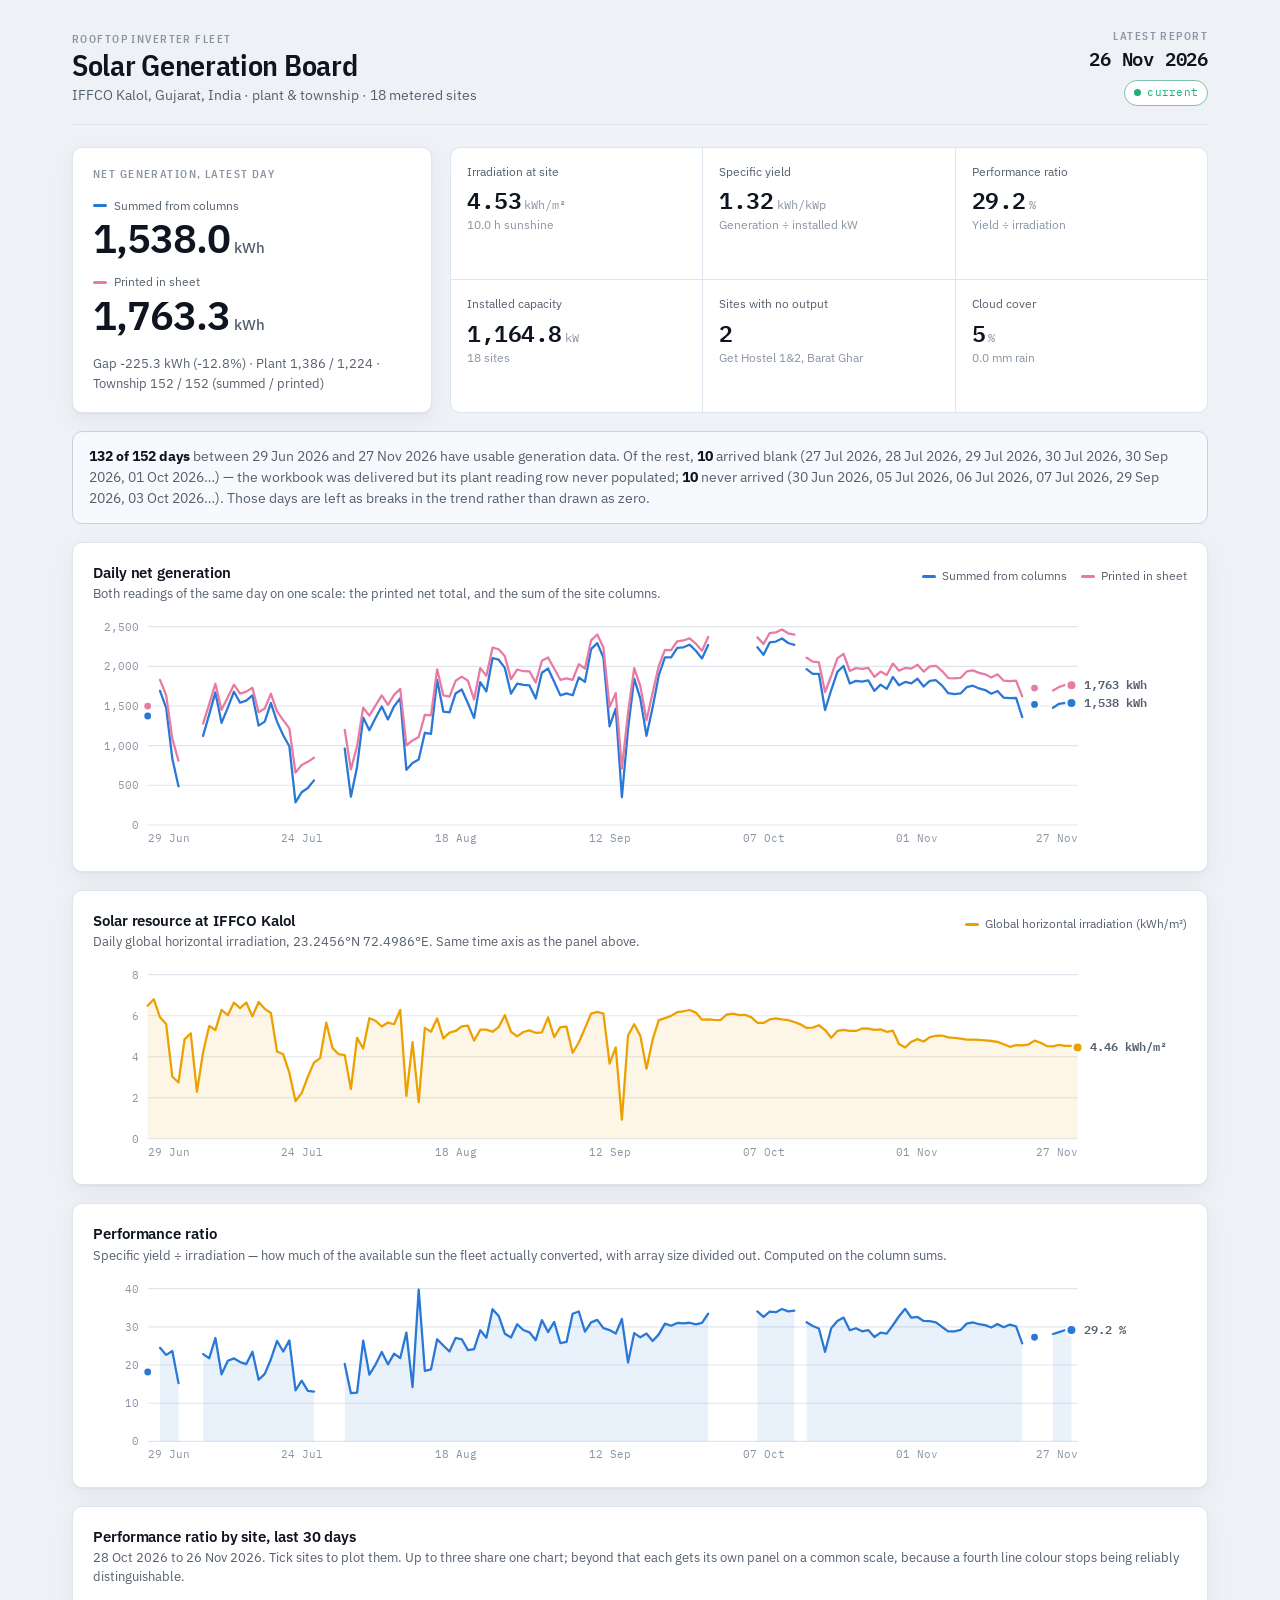
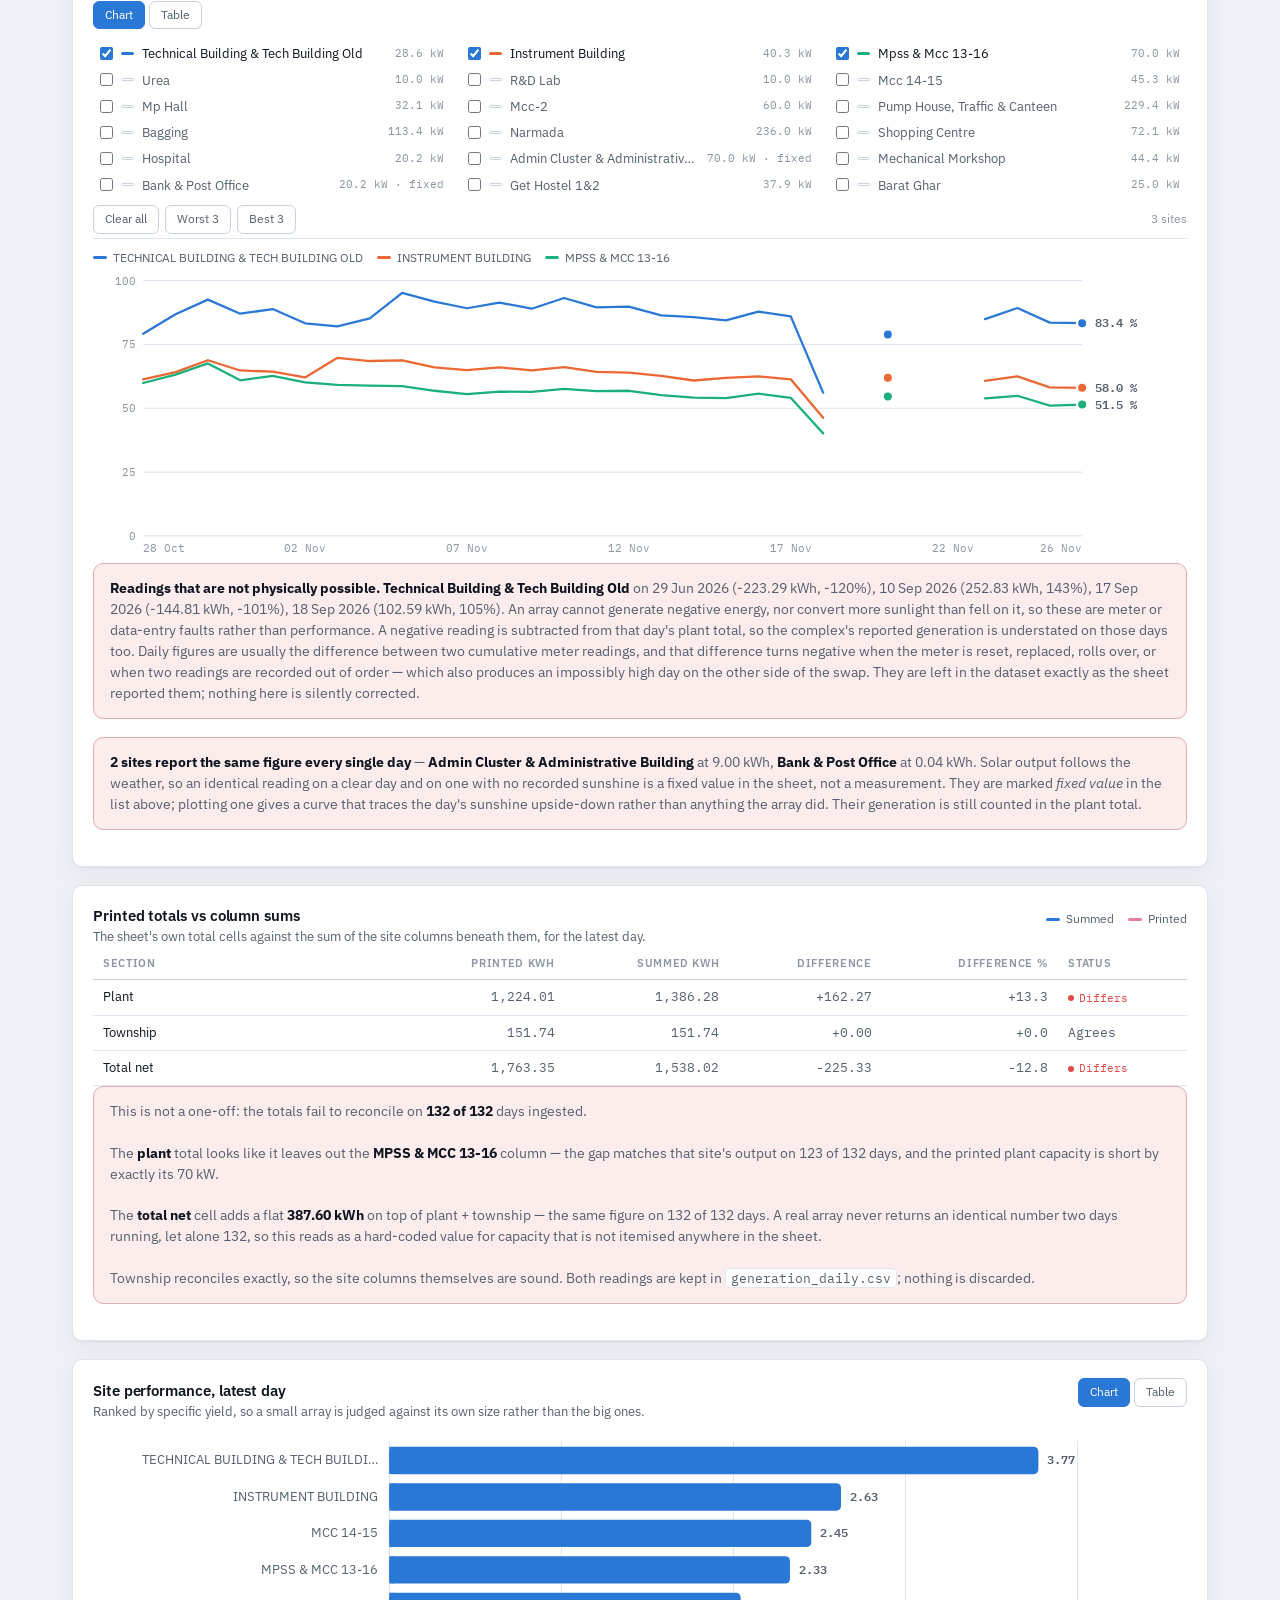
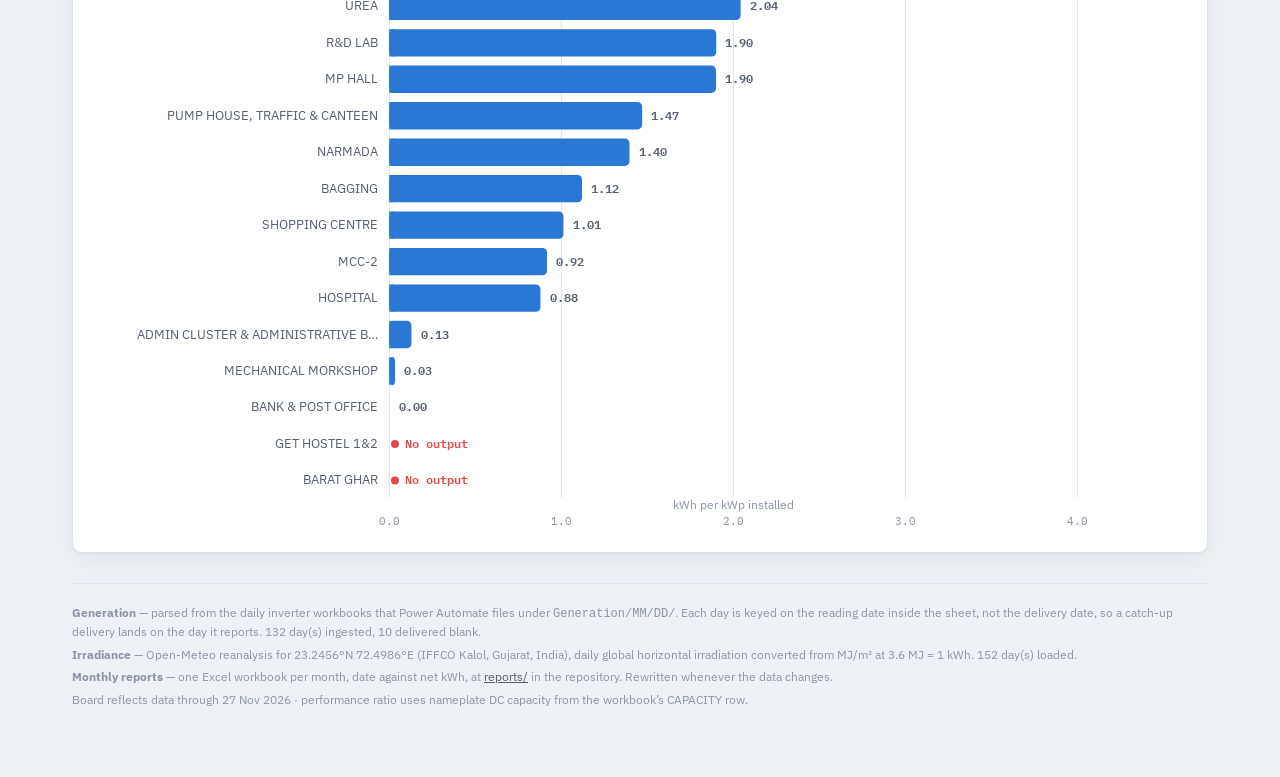
==== commit e9f6f1f8: "Daily solar update: 2026-11-27" ====
--- a/dashboard/index.html
+++ b/dashboard/index.html
@@ -338,7 +338,7 @@
 </style>
 </head>
 <body>
-<div class="wrap"><div class="rail"><div><div class="eyebrow">Rooftop inverter fleet</div><h1>Solar Generation Board</h1><div class="sub">IFFCO Kalol, Gujarat, India · plant &amp; township · 18 metered sites</div></div><div class="stamp"><div class="eyebrow">Latest report</div><div class="d">25 Nov 2026</div><div style="margin-top:5px"><span class="chip ok"><span class="dot"></span>current</span></div></div></div><div class="band"><section class="card hero"><div class="eyebrow">Net generation, latest day</div><div class="figs"><div class="fig"><div class="fl"><i style="background:var(--gen)"></i>Summed from columns</div><div class="val">1,539.6<span class="unit">kWh</span></div></div><div class="fig"><div class="fl"><i style="background:var(--printed)"></i>Printed in sheet</div><div class="val">1,766.0<span class="unit">kWh</span></div></div></div><div class="note">Gap -226.3 kWh (-12.8%) · Plant 1,386 / 1,224 · Township 154 / 154  (summed / printed)</div></section><div class="kpis"><div class="kpi"><div class="k">Irradiation at site</div><div class="v">4.53<small>kWh/m²</small></div><div class="m">10.0 h sunshine</div></div><div class="kpi"><div class="k">Specific yield</div><div class="v">1.32<small>kWh/kWp</small></div><div class="m">Generation ÷ installed kW</div></div><div class="kpi"><div class="k">Performance ratio</div><div class="v">29.2<small>%</small></div><div class="m">Yield ÷ irradiation</div></div><div class="kpi"><div class="k">Installed capacity</div><div class="v">1,164.8<small>kW</small></div><div class="m">18 sites</div></div><div class="kpi"><div class="k">Sites with no output</div><div class="v">2</div><div class="m">Get Hostel 1&amp;2, Barat Ghar</div></div><div class="kpi"><div class="k">Cloud cover</div><div class="v">0<small>%</small></div><div class="m">0.0 mm rain</div></div></div></div><div class="notice info"><div class="body"><b>131 of 151 days</b> between 29 Jun 2026 and 26 Nov 2026 have usable generation data. Of the rest, <b>10</b> arrived blank (27 Jul 2026, 28 Jul 2026, 29 Jul 2026, 30 Jul 2026, 30 Sep 2026, 01 Oct 2026…) — the workbook was delivered but its plant reading row never populated; <b>10</b> never arrived (30 Jun 2026, 05 Jul 2026, 06 Jul 2026, 07 Jul 2026, 29 Sep 2026, 03 Oct 2026…). Those days are left as breaks in the trend rather than drawn as zero.</div></div><section class="card panel"><div class="panel-head"><div><h2>Daily net generation</h2><div class="cap">Both readings of the same day on one scale: the printed net total, and the sum of the site columns.</div></div><div class="legend"><span><i style="background:var(--gen)"></i>Summed from columns</span><span><i style="background:var(--printed)"></i>Printed in sheet</span></div></div><div class="plot" id="p-gen"><svg viewBox="0 0 960 210" role="img" aria-label="Summed from columns and Printed in sheet over time"><line class="grid" x1="48" y1="186.0" x2="864" y2="186.0"/><text class="axis" x="40" y="189.5" text-anchor="end">0</text><line class="grid" x1="48" y1="151.2" x2="864" y2="151.2"/><text class="axis" x="40" y="154.7" text-anchor="end">500</text><line class="grid" x1="48" y1="116.4" x2="864" y2="116.4"/><text class="axis" x="40" y="119.9" text-anchor="end">1,000</text><line class="grid" x1="48" y1="81.6" x2="864" y2="81.6"/><text class="axis" x="40" y="85.1" text-anchor="end">1,500</text><line class="grid" x1="48" y1="46.8" x2="864" y2="46.8"/><text class="axis" x="40" y="50.3" text-anchor="end">2,000</text><line class="grid" x1="48" y1="12.0" x2="864" y2="12.0"/><text class="axis" x="40" y="15.5" text-anchor="end">2,500</text><text class="axis" x="48.0" y="201" text-anchor="start">29 Jun</text><text class="axis" x="184.0" y="201" text-anchor="middle">24 Jul</text><text class="axis" x="320.0" y="201" text-anchor="middle">18 Aug</text><text class="axis" x="456.0" y="201" text-anchor="middle">12 Sep</text><text class="axis" x="592.0" y="201" text-anchor="middle">07 Oct</text><text class="axis" x="728.0" y="201" text-anchor="middle">01 Nov</text><text class="axis" x="864.0" y="201" text-anchor="end">26 Nov</text><circle cx="48.0" cy="90.4" r="4" fill="var(--gen)" stroke="var(--panel)" stroke-width="2"/><path d="M58.9,68.3 L64.3,83.2 L69.8,127.8 L75.2,152.1" fill="none" stroke="var(--gen)" stroke-width="2" stroke-linejoin="round" stroke-linecap="round"/><path d="M97.0,107.8 L102.4,89.0 L107.8,69.7 L113.3,96.4 L118.7,83.0 L124.2,69.1 L129.6,78.7 L135.0,76.9 L140.5,72.3 L145.9,98.8 L151.4,95.3 L156.8,79.0 L162.2,95.3 L167.7,107.3 L173.1,116.9 L178.6,166.1 L184.0,157.3 L189.4,153.6 L194.9,146.9" fill="none" stroke="var(--gen)" stroke-width="2" stroke-linejoin="round" stroke-linecap="round"/><path d="M222.1,119.0 L227.5,161.2 L233.0,135.1 L238.4,91.8 L243.8,102.8 L249.3,92.1 L254.7,82.1 L260.2,93.4 L265.6,81.9 L271.0,74.8 L276.5,137.6 L281.9,131.6 L287.4,128.5 L292.8,105.1 L298.2,106.1 L303.7,58.7 L309.1,86.5 L314.6,87.2 L320.0,70.6 L325.4,67.1 L330.9,79.2 L336.3,92.2 L341.8,60.6 L347.2,68.7 L352.6,39.5 L358.1,41.0 L363.5,48.2 L369.0,70.8 L374.4,61.9 L379.8,63.0 L385.3,63.6 L390.7,75.1 L396.2,52.4 L401.6,48.7 L407.0,60.4 L412.5,72.3 L417.9,70.5 L423.4,72.2 L428.8,56.6 L434.2,60.4 L439.7,31.7 L445.1,26.4 L450.6,39.1 L456.0,99.4 L461.4,84.0 L466.9,161.7 L472.3,101.7 L477.8,57.6 L483.2,75.2 L488.6,107.8 L494.1,82.8 L499.5,54.6 L505.0,38.9 L510.4,38.9 L515.8,30.7 L521.3,30.1 L526.7,27.8 L532.2,33.1 L537.6,39.9 L543.0,28.1" fill="none" stroke="var(--gen)" stroke-width="2" stroke-linejoin="round" stroke-linecap="round"/><path d="M586.6,30.1 L592.0,36.7 L597.4,25.8 L602.9,25.1 L608.3,22.4 L613.8,26.3 L619.2,27.9" fill="none" stroke="var(--gen)" stroke-width="2" stroke-linejoin="round" stroke-linecap="round"/><path d="M630.1,49.3 L635.5,53.4 L641.0,53.4 L646.4,85.1 L651.8,67.6 L657.3,51.6 L662.7,46.5 L668.2,61.9 L673.6,59.6 L679.0,60.3 L684.5,59.1 L689.9,68.3 L695.4,62.9 L700.8,66.6 L706.2,56.1 L711.7,63.4 L717.1,60.5 L722.6,61.8 L728.0,57.7 L733.4,64.5 L738.9,59.5 L744.3,59.0 L749.8,63.7 L755.2,70.4 L760.6,71.1 L766.1,70.6 L771.5,65.1 L777.0,63.8 L782.4,66.2 L787.8,67.6 L793.3,70.8 L798.7,68.4 L804.2,74.3 L809.6,74.7 L815.0,74.4 L820.5,91.3" fill="none" stroke="var(--gen)" stroke-width="2" stroke-linejoin="round" stroke-linecap="round"/><circle cx="831.4" cy="80.2" r="4" fill="var(--gen)" stroke="var(--panel)" stroke-width="2"/><path d="M847.7,83.2 L853.1,79.7 L858.6,78.8" fill="none" stroke="var(--gen)" stroke-width="2" stroke-linejoin="round" stroke-linecap="round"/><circle cx="48.0" cy="81.7" r="4" fill="var(--printed)" stroke="var(--panel)" stroke-width="2"/><path d="M58.9,58.7 L64.3,72.2 L69.8,110.2 L75.2,129.5" fill="none" stroke="var(--printed)" stroke-width="2" stroke-linejoin="round" stroke-linecap="round"/><path d="M97.0,97.1 L102.4,79.9 L107.8,62.1 L113.3,85.0 L118.7,74.0 L124.2,62.9 L129.6,70.7 L135.0,69.0 L140.5,65.6 L145.9,87.0 L151.4,83.9 L156.8,70.9 L162.2,86.3 L167.7,94.0 L173.1,101.3 L178.6,140.1 L184.0,133.4 L189.4,130.6 L194.9,127.0" fill="none" stroke="var(--printed)" stroke-width="2" stroke-linejoin="round" stroke-linecap="round"/><path d="M222.1,102.5 L227.5,137.2 L233.0,116.9 L238.4,83.0 L243.8,90.1 L249.3,81.3 L254.7,72.3 L260.2,80.6 L265.6,71.9 L271.0,66.6 L276.5,116.1 L281.9,111.9 L287.4,108.8 L292.8,89.4 L298.2,89.8 L303.7,49.4 L309.1,72.2 L314.6,73.4 L320.0,59.5 L325.4,55.8 L330.9,59.5 L336.3,75.9 L341.8,48.4 L347.2,55.1 L352.6,30.4 L358.1,31.8 L363.5,37.9 L369.0,58.1 L374.4,49.6 L379.8,51.1 L385.3,51.2 L390.7,61.0 L396.2,41.9 L401.6,39.0 L407.0,48.7 L412.5,58.6 L417.9,57.4 L423.4,58.6 L428.8,45.0 L434.2,48.7 L439.7,24.0 L445.1,18.9 L450.6,30.3 L456.0,82.4 L461.4,70.3 L466.9,136.6 L472.3,87.7 L477.8,48.3 L483.2,64.1 L488.6,94.1 L494.1,69.9 L499.5,46.4 L505.0,32.4 L510.4,32.5 L515.8,24.8 L521.3,24.1 L526.7,22.3 L532.2,26.9 L537.6,33.1 L543.0,21.1" fill="none" stroke="var(--printed)" stroke-width="2" stroke-linejoin="round" stroke-linecap="round"/><path d="M586.6,21.4 L592.0,27.1 L597.4,17.6 L602.9,17.0 L608.3,14.5 L613.8,17.8 L619.2,19.0" fill="none" stroke="var(--printed)" stroke-width="2" stroke-linejoin="round" stroke-linecap="round"/><path d="M630.1,39.2 L635.5,42.7 L641.0,43.4 L646.4,69.3 L651.8,55.1 L657.3,39.8 L662.7,35.8 L668.2,50.9 L673.6,48.4 L679.0,49.0 L684.5,48.1 L689.9,56.0 L695.4,51.4 L700.8,54.4 L706.2,44.4 L711.7,50.6 L717.1,48.2 L722.6,48.8 L728.0,45.4 L733.4,51.4 L738.9,46.8 L744.3,46.3 L749.8,51.0 L755.2,57.1 L760.6,57.3 L766.1,57.0 L771.5,51.3 L777.0,50.3 L782.4,52.5 L787.8,53.8 L793.3,56.6 L798.7,53.8 L804.2,59.4 L809.6,59.8 L815.0,59.4 L820.5,73.2" fill="none" stroke="var(--printed)" stroke-width="2" stroke-linejoin="round" stroke-linecap="round"/><circle cx="831.4" cy="65.9" r="4" fill="var(--printed)" stroke="var(--panel)" stroke-width="2"/><path d="M847.7,68.0 L853.1,64.9 L858.6,63.1" fill="none" stroke="var(--printed)" stroke-width="2" stroke-linejoin="round" stroke-linecap="round"/><circle cx="858.6" cy="63.1" r="4.5" fill="var(--printed)" stroke="var(--panel)" stroke-width="2"/><text class="dlabel" x="869.6" y="66.6">1,766 kWh</text><circle cx="858.6" cy="78.8" r="4.5" fill="var(--gen)" stroke="var(--panel)" stroke-width="2"/><text class="dlabel" x="869.6" y="82.3">1,540 kWh</text><line class="crosshair" x1="0" y1="12" x2="0" y2="186"/><circle class="hover-dot" cx="0" cy="0" r="4.5" fill="var(--gen)" stroke="var(--panel)" stroke-width="2" style="opacity:0"/><circle class="hover-dot" cx="0" cy="0" r="4.5" fill="var(--printed)" stroke="var(--panel)" stroke-width="2" style="opacity:0"/></svg><div class="tip"></div></div></section><section class="card panel"><div class="panel-head"><div><h2>Solar resource at IFFCO Kalol</h2><div class="cap">Daily global horizontal irradiation, 23.2456°N 72.4986°E. Same time axis as the panel above.</div></div><div class="legend"><span><i style="background:var(--sun)"></i>Global horizontal irradiation (kWh/m²)</span></div></div><div class="plot" id="p-irr"><svg viewBox="0 0 960 180" role="img" aria-label="Irradiation (GHI) over time"><line class="grid" x1="48" y1="156.0" x2="864" y2="156.0"/><text class="axis" x="40" y="159.5" text-anchor="end">0</text><line class="grid" x1="48" y1="120.0" x2="864" y2="120.0"/><text class="axis" x="40" y="123.5" text-anchor="end">2</text><line class="grid" x1="48" y1="84.0" x2="864" y2="84.0"/><text class="axis" x="40" y="87.5" text-anchor="end">4</text><line class="grid" x1="48" y1="48.0" x2="864" y2="48.0"/><text class="axis" x="40" y="51.5" text-anchor="end">6</text><line class="grid" x1="48" y1="12.0" x2="864" y2="12.0"/><text class="axis" x="40" y="15.5" text-anchor="end">8</text><text class="axis" x="48.0" y="171" text-anchor="start">29 Jun</text><text class="axis" x="184.0" y="171" text-anchor="middle">24 Jul</text><text class="axis" x="320.0" y="171" text-anchor="middle">18 Aug</text><text class="axis" x="456.0" y="171" text-anchor="middle">12 Sep</text><text class="axis" x="592.0" y="171" text-anchor="middle">07 Oct</text><text class="axis" x="728.0" y="171" text-anchor="middle">01 Nov</text><text class="axis" x="864.0" y="171" text-anchor="end">26 Nov</text><path d="M48.0,156.0 L48.0,39.3 L53.4,33.6 L58.9,49.4 L64.3,55.3 L69.8,101.4 L75.2,106.6 L80.6,68.6 L86.1,63.5 L91.5,114.8 L97.0,80.1 L102.4,57.1 L107.8,60.6 L113.3,42.9 L118.7,47.6 L124.2,36.5 L129.6,41.3 L135.0,36.4 L140.5,48.6 L145.9,36.0 L151.4,42.0 L156.8,45.6 L162.2,79.4 L167.7,81.9 L173.1,98.0 L178.6,122.9 L184.0,115.9 L189.4,101.6 L194.9,89.2 L200.3,85.2 L205.8,54.0 L211.2,76.2 L216.6,81.8 L222.1,82.6 L227.5,112.4 L233.0,67.5 L238.4,76.8 L243.8,50.2 L249.3,52.4 L254.7,57.5 L260.2,54.0 L265.6,55.5 L271.0,42.9 L276.5,118.3 L281.9,71.2 L287.4,123.9 L292.8,58.7 L298.2,62.0 L303.7,50.3 L309.1,67.9 L314.6,62.9 L320.0,61.4 L325.4,57.3 L330.9,56.8 L336.3,69.9 L341.8,60.3 L347.2,60.2 L352.6,62.1 L358.1,58.0 L363.5,47.5 L369.0,62.1 L374.4,66.1 L379.8,62.3 L385.3,60.9 L390.7,63.0 L396.2,62.6 L401.6,49.5 L407.0,66.8 L412.5,58.0 L417.9,57.6 L423.4,80.5 L428.8,71.5 L434.2,59.0 L439.7,46.1 L445.1,44.7 L450.6,46.1 L456.0,90.1 L461.4,75.8 L466.9,139.2 L472.3,65.4 L477.8,55.5 L483.2,65.7 L488.6,94.5 L494.1,68.8 L499.5,51.9 L505.0,50.1 L510.4,48.1 L515.8,44.9 L521.3,44.1 L526.7,43.0 L532.2,45.3 L537.6,51.5 L543.0,51.2 L548.5,51.7 L553.9,51.8 L559.4,47.0 L564.8,46.1 L570.2,47.4 L575.7,47.2 L581.1,49.3 L586.6,54.2 L592.0,54.3 L597.4,51.3 L602.9,50.4 L608.3,51.3 L613.8,51.9 L619.2,53.5 L624.6,55.6 L630.1,58.7 L635.5,58.5 L641.0,56.4 L646.4,60.6 L651.8,67.3 L657.3,61.4 L662.7,60.5 L668.2,61.4 L673.6,61.4 L679.0,59.2 L684.5,59.4 L689.9,60.5 L695.4,60.0 L700.8,62.1 L706.2,61.2 L711.7,72.9 L717.1,75.8 L722.6,70.8 L728.0,68.6 L733.4,70.6 L738.9,66.8 L744.3,65.6 L749.8,65.4 L755.2,67.0 L760.6,67.5 L766.1,68.2 L771.5,69.0 L777.0,68.9 L782.4,69.3 L787.8,69.7 L793.3,70.2 L798.7,71.0 L804.2,73.1 L809.6,75.3 L815.0,73.8 L820.5,74.1 L825.9,73.3 L831.4,69.9 L836.8,71.7 L842.2,74.6 L847.7,74.9 L853.1,73.5 L858.6,74.4 L864.0,74.5 L864.0,156.0 Z" fill="var(--sun)" opacity="0.10"/><path d="M48.0,39.3 L53.4,33.6 L58.9,49.4 L64.3,55.3 L69.8,101.4 L75.2,106.6 L80.6,68.6 L86.1,63.5 L91.5,114.8 L97.0,80.1 L102.4,57.1 L107.8,60.6 L113.3,42.9 L118.7,47.6 L124.2,36.5 L129.6,41.3 L135.0,36.4 L140.5,48.6 L145.9,36.0 L151.4,42.0 L156.8,45.6 L162.2,79.4 L167.7,81.9 L173.1,98.0 L178.6,122.9 L184.0,115.9 L189.4,101.6 L194.9,89.2 L200.3,85.2 L205.8,54.0 L211.2,76.2 L216.6,81.8 L222.1,82.6 L227.5,112.4 L233.0,67.5 L238.4,76.8 L243.8,50.2 L249.3,52.4 L254.7,57.5 L260.2,54.0 L265.6,55.5 L271.0,42.9 L276.5,118.3 L281.9,71.2 L287.4,123.9 L292.8,58.7 L298.2,62.0 L303.7,50.3 L309.1,67.9 L314.6,62.9 L320.0,61.4 L325.4,57.3 L330.9,56.8 L336.3,69.9 L341.8,60.3 L347.2,60.2 L352.6,62.1 L358.1,58.0 L363.5,47.5 L369.0,62.1 L374.4,66.1 L379.8,62.3 L385.3,60.9 L390.7,63.0 L396.2,62.6 L401.6,49.5 L407.0,66.8 L412.5,58.0 L417.9,57.6 L423.4,80.5 L428.8,71.5 L434.2,59.0 L439.7,46.1 L445.1,44.7 L450.6,46.1 L456.0,90.1 L461.4,75.8 L466.9,139.2 L472.3,65.4 L477.8,55.5 L483.2,65.7 L488.6,94.5 L494.1,68.8 L499.5,51.9 L505.0,50.1 L510.4,48.1 L515.8,44.9 L521.3,44.1 L526.7,43.0 L532.2,45.3 L537.6,51.5 L543.0,51.2 L548.5,51.7 L553.9,51.8 L559.4,47.0 L564.8,46.1 L570.2,47.4 L575.7,47.2 L581.1,49.3 L586.6,54.2 L592.0,54.3 L597.4,51.3 L602.9,50.4 L608.3,51.3 L613.8,51.9 L619.2,53.5 L624.6,55.6 L630.1,58.7 L635.5,58.5 L641.0,56.4 L646.4,60.6 L651.8,67.3 L657.3,61.4 L662.7,60.5 L668.2,61.4 L673.6,61.4 L679.0,59.2 L684.5,59.4 L689.9,60.5 L695.4,60.0 L700.8,62.1 L706.2,61.2 L711.7,72.9 L717.1,75.8 L722.6,70.8 L728.0,68.6 L733.4,70.6 L738.9,66.8 L744.3,65.6 L749.8,65.4 L755.2,67.0 L760.6,67.5 L766.1,68.2 L771.5,69.0 L777.0,68.9 L782.4,69.3 L787.8,69.7 L793.3,70.2 L798.7,71.0 L804.2,73.1 L809.6,75.3 L815.0,73.8 L820.5,74.1 L825.9,73.3 L831.4,69.9 L836.8,71.7 L842.2,74.6 L847.7,74.9 L853.1,73.5 L858.6,74.4 L864.0,74.5" fill="none" stroke="var(--sun)" stroke-width="2" stroke-linejoin="round" stroke-linecap="round"/><circle cx="864.0" cy="74.5" r="4.5" fill="var(--sun)" stroke="var(--panel)" stroke-width="2"/><text class="dlabel" x="875.0" y="78.0">4.53 kWh/m²</text><line class="crosshair" x1="0" y1="12" x2="0" y2="156"/><circle class="hover-dot" cx="0" cy="0" r="4.5" fill="var(--sun)" stroke="var(--panel)" stroke-width="2" style="opacity:0"/></svg><div class="tip"></div></div></section><section class="card panel"><div class="panel-head"><div><h2>Performance ratio</h2><div class="cap">Specific yield ÷ irradiation — how much of the available sun the fleet actually converted, with array size divided out. Computed on the column sums.</div></div></div><div class="plot" id="p-pr"><svg viewBox="0 0 960 170" role="img" aria-label="Performance ratio over time"><line class="grid" x1="48" y1="146.0" x2="864" y2="146.0"/><text class="axis" x="40" y="149.5" text-anchor="end">0</text><line class="grid" x1="48" y1="112.5" x2="864" y2="112.5"/><text class="axis" x="40" y="116.0" text-anchor="end">10</text><line class="grid" x1="48" y1="79.0" x2="864" y2="79.0"/><text class="axis" x="40" y="82.5" text-anchor="end">20</text><line class="grid" x1="48" y1="45.5" x2="864" y2="45.5"/><text class="axis" x="40" y="49.0" text-anchor="end">30</text><line class="grid" x1="48" y1="12.0" x2="864" y2="12.0"/><text class="axis" x="40" y="15.5" text-anchor="end">40</text><text class="axis" x="48.0" y="161" text-anchor="start">29 Jun</text><text class="axis" x="184.0" y="161" text-anchor="middle">24 Jul</text><text class="axis" x="320.0" y="161" text-anchor="middle">18 Aug</text><text class="axis" x="456.0" y="161" text-anchor="middle">12 Sep</text><text class="axis" x="592.0" y="161" text-anchor="middle">07 Oct</text><text class="axis" x="728.0" y="161" text-anchor="middle">01 Nov</text><text class="axis" x="864.0" y="161" text-anchor="end">26 Nov</text><circle cx="48.0" cy="85.1" r="4" fill="var(--gen)" stroke="var(--panel)" stroke-width="2"/><path d="M58.9,146.0 L58.9,63.9 L64.3,70.1 L69.8,66.7 L75.2,94.9 L75.2,146.0 Z" fill="var(--gen)" opacity="0.10"/><path d="M58.9,63.9 L64.3,70.1 L69.8,66.7 L75.2,94.9" fill="none" stroke="var(--gen)" stroke-width="2" stroke-linejoin="round" stroke-linecap="round"/><path d="M97.0,146.0 L97.0,69.4 L102.4,73.0 L107.8,55.3 L113.3,87.1 L118.7,75.3 L124.2,73.2 L129.6,76.4 L135.0,78.2 L140.5,67.3 L145.9,91.9 L151.4,86.8 L156.8,73.9 L162.2,57.9 L167.7,67.1 L173.1,57.4 L178.6,101.2 L184.0,92.7 L189.4,101.7 L194.9,102.4 L194.9,146.0 Z" fill="var(--gen)" opacity="0.10"/><path d="M97.0,69.4 L102.4,73.0 L107.8,55.3 L113.3,87.1 L118.7,75.3 L124.2,73.2 L129.6,76.4 L135.0,78.2 L140.5,67.3 L145.9,91.9 L151.4,86.8 L156.8,73.9 L162.2,57.9 L167.7,67.1 L173.1,57.4 L178.6,101.2 L184.0,92.7 L189.4,101.7 L194.9,102.4" fill="none" stroke="var(--gen)" stroke-width="2" stroke-linejoin="round" stroke-linecap="round"/><path d="M222.1,146.0 L222.1,78.1 L227.5,103.7 L233.0,103.2 L238.4,57.6 L243.8,87.5 L249.3,78.6 L254.7,67.6 L260.2,78.4 L265.6,69.0 L271.0,72.9 L276.5,50.5 L281.9,98.3 L287.4,12.8 L292.8,84.2 L298.2,82.8 L303.7,56.4 L309.1,61.9 L314.6,67.1 L320.0,55.2 L325.4,56.4 L330.9,65.9 L336.3,65.0 L341.8,48.5 L347.2,55.0 L352.6,30.0 L358.1,35.9 L363.5,51.5 L369.0,54.8 L374.4,43.2 L379.8,48.3 L385.3,50.3 L390.7,57.2 L396.2,39.6 L401.6,50.1 L407.0,41.2 L412.5,59.7 L417.9,58.7 L423.4,34.0 L428.8,32.0 L434.2,49.7 L439.7,41.6 L445.1,39.4 L450.6,46.6 L456.0,48.3 L461.4,51.4 L466.9,38.6 L472.3,76.8 L477.8,51.0 L483.2,54.7 L488.6,51.4 L494.1,58.0 L499.5,52.1 L505.0,42.7 L510.4,44.5 L515.8,42.1 L521.3,42.4 L526.7,41.9 L532.2,43.3 L537.6,42.1 L543.0,34.0 L543.0,146.0 Z" fill="var(--gen)" opacity="0.10"/><path d="M222.1,78.1 L227.5,103.7 L233.0,103.2 L238.4,57.6 L243.8,87.5 L249.3,78.6 L254.7,67.6 L260.2,78.4 L265.6,69.0 L271.0,72.9 L276.5,50.5 L281.9,98.3 L287.4,12.8 L292.8,84.2 L298.2,82.8 L303.7,56.4 L309.1,61.9 L314.6,67.1 L320.0,55.2 L325.4,56.4 L330.9,65.9 L336.3,65.0 L341.8,48.5 L347.2,55.0 L352.6,30.0 L358.1,35.9 L363.5,51.5 L369.0,54.8 L374.4,43.2 L379.8,48.3 L385.3,50.3 L390.7,57.2 L396.2,39.6 L401.6,50.1 L407.0,41.2 L412.5,59.7 L417.9,58.7 L423.4,34.0 L428.8,32.0 L434.2,49.7 L439.7,41.6 L445.1,39.4 L450.6,46.6 L456.0,48.3 L461.4,51.4 L466.9,38.6 L472.3,76.8 L477.8,51.0 L483.2,54.7 L488.6,51.4 L494.1,58.0 L499.5,52.1 L505.0,42.7 L510.4,44.5 L515.8,42.1 L521.3,42.4 L526.7,41.9 L532.2,43.3 L537.6,42.1 L543.0,34.0" fill="none" stroke="var(--gen)" stroke-width="2" stroke-linejoin="round" stroke-linecap="round"/><path d="M586.6,146.0 L586.6,32.0 L592.0,36.8 L597.4,32.2 L602.9,32.6 L608.3,29.8 L613.8,31.9 L619.2,31.3 L619.2,146.0 Z" fill="var(--gen)" opacity="0.10"/><path d="M586.6,32.0 L592.0,36.8 L597.4,32.2 L602.9,32.6 L608.3,29.8 L613.8,31.9 L619.2,31.3" fill="none" stroke="var(--gen)" stroke-width="2" stroke-linejoin="round" stroke-linecap="round"/><path d="M630.1,146.0 L630.1,41.5 L635.5,44.8 L641.0,46.9 L646.4,67.4 L651.8,46.7 L657.3,40.4 L662.7,37.4 L668.2,48.5 L673.6,46.7 L679.0,49.4 L684.5,48.3 L689.9,54.4 L695.4,50.6 L700.8,51.4 L706.2,44.1 L711.7,36.2 L717.1,29.7 L722.6,37.5 L728.0,36.8 L733.4,40.3 L738.9,40.5 L744.3,41.5 L749.8,45.6 L755.2,49.5 L760.6,49.4 L766.1,48.2 L771.5,42.7 L777.0,41.6 L782.4,43.2 L787.8,44.0 L793.3,46.1 L798.7,43.1 L804.2,45.8 L809.6,43.5 L815.0,45.0 L820.5,60.0 L820.5,146.0 Z" fill="var(--gen)" opacity="0.10"/><path d="M630.1,41.5 L635.5,44.8 L641.0,46.9 L646.4,67.4 L651.8,46.7 L657.3,40.4 L662.7,37.4 L668.2,48.5 L673.6,46.7 L679.0,49.4 L684.5,48.3 L689.9,54.4 L695.4,50.6 L700.8,51.4 L706.2,44.1 L711.7,36.2 L717.1,29.7 L722.6,37.5 L728.0,36.8 L733.4,40.3 L738.9,40.5 L744.3,41.5 L749.8,45.6 L755.2,49.5 L760.6,49.4 L766.1,48.2 L771.5,42.7 L777.0,41.6 L782.4,43.2 L787.8,44.0 L793.3,46.1 L798.7,43.1 L804.2,45.8 L809.6,43.5 L815.0,45.0 L820.5,60.0" fill="none" stroke="var(--gen)" stroke-width="2" stroke-linejoin="round" stroke-linecap="round"/><circle cx="831.4" cy="54.6" r="4" fill="var(--gen)" stroke="var(--panel)" stroke-width="2"/><path d="M847.7,146.0 L847.7,51.8 L853.1,50.1 L858.6,48.3 L858.6,146.0 Z" fill="var(--gen)" opacity="0.10"/><path d="M847.7,51.8 L853.1,50.1 L858.6,48.3" fill="none" stroke="var(--gen)" stroke-width="2" stroke-linejoin="round" stroke-linecap="round"/><circle cx="858.6" cy="48.3" r="4.5" fill="var(--gen)" stroke="var(--panel)" stroke-width="2"/><text class="dlabel" x="869.6" y="51.8">29.2 %</text><line class="crosshair" x1="0" y1="12" x2="0" y2="146"/><circle class="hover-dot" cx="0" cy="0" r="4.5" fill="var(--gen)" stroke="var(--panel)" stroke-width="2" style="opacity:0"/></svg><div class="tip"></div></div></section><section class="card panel" id="p-siteline"><div class="panel-head"><div><h2>Performance ratio by site, last 30 days</h2><div class="cap">27 Oct 2026 to 25 Nov 2026. Tick sites to plot them. Up to three share one chart; beyond that each gets its own panel on a common scale, because a fourth line colour stops being reliably distinguishable.</div></div><div class="tabs" data-tabs><button class="tab" data-target="line-chart" aria-selected="true">Chart</button><button class="tab" data-target="line-table" aria-selected="false">Table</button></div></div><div id="line-chart"><div class="picker"><label class="pick"><input type="checkbox" data-site="0" checked><span class="sw" data-slot=""></span><span class="nm">Technical Building &amp; Tech Building Old</span><span class="cap">28.6 kW</span></label><label class="pick"><input type="checkbox" data-site="1" checked><span class="sw" data-slot=""></span><span class="nm">Instrument Building</span><span class="cap">40.3 kW</span></label><label class="pick"><input type="checkbox" data-site="2" checked><span class="sw" data-slot=""></span><span class="nm">Mpss &amp; Mcc 13-16</span><span class="cap">70.0 kW</span></label><label class="pick"><input type="checkbox" data-site="3"><span class="sw" data-slot=""></span><span class="nm">Urea</span><span class="cap">10.0 kW</span></label><label class="pick"><input type="checkbox" data-site="4"><span class="sw" data-slot=""></span><span class="nm">R&amp;D Lab</span><span class="cap">10.0 kW</span></label><label class="pick"><input type="checkbox" data-site="5"><span class="sw" data-slot=""></span><span class="nm">Mcc 14-15</span><span class="cap">45.3 kW</span></label><label class="pick"><input type="checkbox" data-site="6"><span class="sw" data-slot=""></span><span class="nm">Mp Hall</span><span class="cap">32.1 kW</span></label><label class="pick"><input type="checkbox" data-site="7"><span class="sw" data-slot=""></span><span class="nm">Mcc-2</span><span class="cap">60.0 kW</span></label><label class="pick"><input type="checkbox" data-site="8"><span class="sw" data-slot=""></span><span class="nm">Pump House, Traffic &amp; Canteen</span><span class="cap">229.4 kW</span></label><label class="pick"><input type="checkbox" data-site="9"><span class="sw" data-slot=""></span><span class="nm">Bagging</span><span class="cap">113.4 kW</span></label><label class="pick"><input type="checkbox" data-site="10"><span class="sw" data-slot=""></span><span class="nm">Narmada</span><span class="cap">236.0 kW</span></label><label class="pick"><input type="checkbox" data-site="11"><span class="sw" data-slot=""></span><span class="nm">Shopping Centre</span><span class="cap">72.1 kW</span></label><label class="pick"><input type="checkbox" data-site="12"><span class="sw" data-slot=""></span><span class="nm">Hospital</span><span class="cap">20.2 kW</span></label><label class="pick"><input type="checkbox" data-site="13"><span class="sw" data-slot=""></span><span class="nm">Admin Cluster &amp; Administrative Building</span><span class="cap">70.0 kW · fixed</span></label><label class="pick"><input type="checkbox" data-site="14"><span class="sw" data-slot=""></span><span class="nm">Mechanical Morkshop</span><span class="cap">44.4 kW</span></label><label class="pick"><input type="checkbox" data-site="15"><span class="sw" data-slot=""></span><span class="nm">Bank &amp; Post Office</span><span class="cap">20.2 kW · fixed</span></label><label class="pick"><input type="checkbox" data-site="16"><span class="sw" data-slot=""></span><span class="nm">Get Hostel 1&amp;2</span><span class="cap">37.9 kW</span></label><label class="pick"><input type="checkbox" data-site="17"><span class="sw" data-slot=""></span><span class="nm">Barat Ghar</span><span class="cap">25.0 kW</span></label></div><div class="picker-bar"><button class="tab" id="pick-none">Clear all</button><button class="tab" id="pick-worst">Worst 3</button><button class="tab" id="pick-best">Best 3</button><span class="cap" id="pick-count"></span></div><div class="plot" id="siteplot"><div class="tip"></div></div></div><div id="line-table" class="hidden"><div class="scroller"><table><thead><tr><th>Site</th><th>Capacity kW</th><th>Period PR %</th><th>Best %</th><th>Worst %</th><th>Days reported</th><th style="text-align:left">Status</th></tr></thead><tbody><tr><td>TECHNICAL BUILDING &amp; TECH BUILDING OLD</td><td>28.60</td><td>85.9</td><td>95.2</td><td>56.2</td><td>27</td><td style="text-align:left"><span class="flag">4 impossible readings &mdash; check the meter</span></td></tr><tr><td>INSTRUMENT BUILDING</td><td>40.30</td><td>63.3</td><td>69.8</td><td>46.3</td><td>27</td><td style="text-align:left">OK</td></tr><tr><td>MPSS &amp; MCC 13-16</td><td>70.00</td><td>56.9</td><td>67.6</td><td>40.2</td><td>27</td><td style="text-align:left">OK</td></tr><tr><td>UREA</td><td>10.00</td><td>51.2</td><td>61.6</td><td>34.9</td><td>27</td><td style="text-align:left">OK</td></tr><tr><td>R&amp;D LAB</td><td>10.00</td><td>47.3</td><td>58.3</td><td>33.0</td><td>27</td><td style="text-align:left">OK</td></tr><tr><td>MCC 14-15</td><td>45.30</td><td>43.6</td><td>63.6</td><td>0.2</td><td>27</td><td style="text-align:left"><span class="flag">4 days at zero</span></td></tr><tr><td>MP HALL</td><td>32.13</td><td>41.1</td><td>56.5</td><td>25.1</td><td>27</td><td style="text-align:left">OK</td></tr><tr><td>MCC-2</td><td>60.00</td><td>38.3</td><td>45.6</td><td>0.0</td><td>27</td><td style="text-align:left"><span class="flag">1 days at zero</span></td></tr><tr><td>PUMP HOUSE, TRAFFIC &amp; CANTEEN</td><td>229.36</td><td>31.9</td><td>34.2</td><td>29.3</td><td>27</td><td style="text-align:left">OK</td></tr><tr><td>BAGGING</td><td>113.40</td><td>29.6</td><td>35.9</td><td>21.0</td><td>27</td><td style="text-align:left">OK</td></tr><tr><td>NARMADA</td><td>236.00</td><td>27.0</td><td>32.7</td><td>21.8</td><td>27</td><td style="text-align:left">OK</td></tr><tr><td>SHOPPING CENTRE</td><td>72.14</td><td>25.8</td><td>30.0</td><td>18.4</td><td>27</td><td style="text-align:left">OK</td></tr><tr><td>HOSPITAL</td><td>20.16</td><td>21.8</td><td>25.9</td><td>16.1</td><td>27</td><td style="text-align:left">OK</td></tr><tr><td>ADMIN CLUSTER &amp; ADMINISTRATIVE BUILDING</td><td>70.00</td><td>2.7</td><td>2.9</td><td>2.4</td><td>27</td><td style="text-align:left"><span class="flag">same 9.00 kWh every day &mdash; not metered?</span></td></tr><tr><td>MECHANICAL MORKSHOP</td><td>44.40</td><td>1.8</td><td>28.0</td><td>0.6</td><td>27</td><td style="text-align:left">OK</td></tr><tr><td>BANK &amp; POST OFFICE</td><td>20.16</td><td>0.0</td><td>0.0</td><td>0.0</td><td>27</td><td style="text-align:left"><span class="flag">same 0.04 kWh every day &mdash; not metered?</span></td></tr><tr><td>GET HOSTEL 1&amp;2</td><td>37.90</td><td>0.0</td><td>0.0</td><td>0.0</td><td>27</td><td style="text-align:left"><span class="flag">27 days at zero</span></td></tr><tr><td>BARAT GHAR</td><td>25.00</td><td>0.0</td><td>0.0</td><td>0.0</td><td>27</td><td style="text-align:left"><span class="flag">27 days at zero</span></td></tr></tbody></table></div></div><div class="notice"><div class="body"><b>Readings that are not physically possible.</b> <b>Technical Building &amp; Tech Building Old</b> on 29 Jun 2026 (-223.29 kWh, -120%), 10 Sep 2026 (252.83 kWh, 143%), 17 Sep 2026 (-144.81 kWh, -101%), 18 Sep 2026 (102.59 kWh, 105%). An array cannot generate negative energy, nor convert more sunlight than fell on it, so these are meter or data-entry faults rather than performance. A negative reading is subtracted from that day's plant total, so the complex's reported generation is understated on those days too. Daily figures are usually the difference between two cumulative meter readings, and that difference turns negative when the meter is reset, replaced, rolls over, or when two readings are recorded out of order &mdash; which also produces an impossibly high day on the other side of the swap. They are left in the dataset exactly as the sheet reported them; nothing here is silently corrected.</div></div><div class="notice"><div class="body"><b>2 sites report the same figure every single day</b> — <b>Admin Cluster &amp; Administrative Building</b> at 9.00 kWh, <b>Bank &amp; Post Office</b> at 0.04 kWh. Solar output follows the weather, so an identical reading on a clear day and on one with no recorded sunshine is a fixed value in the sheet, not a measurement. They are marked <i>fixed value</i> in the list above; plotting one gives a curve that traces the day's sunshine upside-down rather than anything the array did. Their generation is still counted in the plant total.</div></div></section><section class="card panel"><div class="panel-head"><div><h2>Printed totals vs column sums</h2><div class="cap">The sheet&#x27;s own total cells against the sum of the site columns beneath them, for the latest day.</div></div><div class="legend"><span><i style="background:var(--gen)"></i>Summed</span><span><i style="background:var(--printed)"></i>Printed</span></div></div><div class="scroller"><table><thead><tr><th>Section</th><th>Printed kWh</th><th>Summed kWh</th><th>Difference</th><th>Difference %</th><th style="text-align:left">Status</th></tr></thead><tbody><tr><td>Plant</td><td>1,224.37</td><td>1,385.65</td><td>+161.28</td><td>+13.2</td><td style="text-align:left"><span class="flag">Differs</span></td></tr><tr><td>Township</td><td>153.99</td><td>153.99</td><td>+0.00</td><td>+0.0</td><td style="text-align:left">Agrees</td></tr><tr><td>Total net</td><td>1,765.96</td><td>1,539.64</td><td>-226.32</td><td>-12.8</td><td style="text-align:left"><span class="flag">Differs</span></td></tr></tbody></table></div><div class="notice"><div class="body">This is not a one-off: the totals fail to reconcile on <b>131 of 131</b> days ingested.<br><br>The <b>plant</b> total looks like it leaves out the <b>MPSS &amp; MCC 13-16</b> column &mdash; the gap matches that site's output on 122 of 131 days, and the printed plant capacity is short by exactly its 70 kW.<br><br>The <b>total net</b> cell adds a flat <b>387.60 kWh</b> on top of plant + township &mdash; the same figure on 131 of 131 days. A real array never returns an identical number two days running, let alone 131, so this reads as a hard-coded value for capacity that is not itemised anywhere in the sheet.<br><br>Township reconciles exactly, so the site columns themselves are sound. Both readings are kept in <code>generation_daily.csv</code>; nothing is discarded.</div></div></section><section class="card panel"><div class="panel-head"><div><h2>Site performance, latest day</h2><div class="cap">Ranked by specific yield, so a small array is judged against its own size rather than the big ones.</div></div><div class="tabs" data-tabs><button class="tab" data-target="sites-chart" aria-selected="true">Chart</button><button class="tab" data-target="sites-table" aria-selected="false">Table</button></div></div><div id="sites-chart"><div class="plot" id="p-sites"><svg viewBox="0 0 960 616" role="img" aria-label="Specific yield by site"><line class="grid" x1="260.0" y1="8" x2="260.0" y2="584"/><text class="axis" x="260.0" y="608" text-anchor="middle">0.0</text><line class="grid" x1="411.0" y1="8" x2="411.0" y2="584"/><text class="axis" x="411.0" y="608" text-anchor="middle">1.0</text><line class="grid" x1="562.0" y1="8" x2="562.0" y2="584"/><text class="axis" x="562.0" y="608" text-anchor="middle">2.0</text><line class="grid" x1="713.0" y1="8" x2="713.0" y2="584"/><text class="axis" x="713.0" y="608" text-anchor="middle">3.0</text><line class="grid" x1="864.0" y1="8" x2="864.0" y2="584"/><text class="axis" x="864.0" y="608" text-anchor="middle">4.0</text><text class="axis-title" x="562.0" y="594" text-anchor="middle">kWh per kWp installed</text><text class="site-label" x="250" y="28.5" text-anchor="end">TECHNICAL BUILDING &amp; TECH BUILDI…</text><rect x="260" y="13" width="571.7" height="24" rx="4" fill="var(--gen)" data-tip="&lt;div class=&quot;t-d&quot;&gt;TECHNICAL BUILDING &amp;amp; TECH BUILDING OLD&lt;/div&gt;&lt;div class=&quot;t-r&quot;&gt;&lt;i style=&quot;background:var(--gen)&quot;&gt;&lt;/i&gt;Generation &lt;b&gt;108.29 kWh&lt;/b&gt;&lt;/div&gt;&lt;div class=&quot;t-r&quot;&gt;&lt;i style=&quot;background:var(--gen)&quot;&gt;&lt;/i&gt;Capacity &lt;b&gt;28.60 kW&lt;/b&gt;&lt;/div&gt;&lt;div class=&quot;t-r&quot;&gt;&lt;i style=&quot;background:var(--gen)&quot;&gt;&lt;/i&gt;Specific yield &lt;b&gt;3.79 kWh/kWp&lt;/b&gt;&lt;/div&gt;&lt;div class=&quot;t-r&quot;&gt;&lt;i style=&quot;background:var(--gen)&quot;&gt;&lt;/i&gt;Perf. ratio &lt;b&gt;83.6 %&lt;/b&gt;&lt;/div&gt;"><title>TECHNICAL BUILDING &amp; TECH BUILDING OLD</title></rect><rect x="260" y="13" width="4.0" height="24" fill="var(--gen)" pointer-events="none"/><text class="dlabel" x="839.7" y="28.5">3.79</text><text class="site-label" x="250" y="60.5" text-anchor="end">INSTRUMENT BUILDING</text><rect x="260" y="45" width="398.3" height="24" rx="4" fill="var(--gen)" data-tip="&lt;div class=&quot;t-d&quot;&gt;INSTRUMENT BUILDING&lt;/div&gt;&lt;div class=&quot;t-r&quot;&gt;&lt;i style=&quot;background:var(--gen)&quot;&gt;&lt;/i&gt;Generation &lt;b&gt;106.30 kWh&lt;/b&gt;&lt;/div&gt;&lt;div class=&quot;t-r&quot;&gt;&lt;i style=&quot;background:var(--gen)&quot;&gt;&lt;/i&gt;Capacity &lt;b&gt;40.30 kW&lt;/b&gt;&lt;/div&gt;&lt;div class=&quot;t-r&quot;&gt;&lt;i style=&quot;background:var(--gen)&quot;&gt;&lt;/i&gt;Specific yield &lt;b&gt;2.64 kWh/kWp&lt;/b&gt;&lt;/div&gt;&lt;div class=&quot;t-r&quot;&gt;&lt;i style=&quot;background:var(--gen)&quot;&gt;&lt;/i&gt;Perf. ratio &lt;b&gt;58.2 %&lt;/b&gt;&lt;/div&gt;"><title>INSTRUMENT BUILDING</title></rect><rect x="260" y="45" width="4.0" height="24" fill="var(--gen)" pointer-events="none"/><text class="dlabel" x="666.3" y="60.5">2.64</text><text class="site-label" x="250" y="92.5" text-anchor="end">MPSS &amp; MCC 13-16</text><rect x="260" y="77" width="349.5" height="24" rx="4" fill="var(--gen)" data-tip="&lt;div class=&quot;t-d&quot;&gt;MPSS &amp;amp; MCC 13-16&lt;/div&gt;&lt;div class=&quot;t-r&quot;&gt;&lt;i style=&quot;background:var(--gen)&quot;&gt;&lt;/i&gt;Generation &lt;b&gt;162.00 kWh&lt;/b&gt;&lt;/div&gt;&lt;div class=&quot;t-r&quot;&gt;&lt;i style=&quot;background:var(--gen)&quot;&gt;&lt;/i&gt;Capacity &lt;b&gt;70.00 kW&lt;/b&gt;&lt;/div&gt;&lt;div class=&quot;t-r&quot;&gt;&lt;i style=&quot;background:var(--gen)&quot;&gt;&lt;/i&gt;Specific yield &lt;b&gt;2.31 kWh/kWp&lt;/b&gt;&lt;/div&gt;&lt;div class=&quot;t-r&quot;&gt;&lt;i style=&quot;background:var(--gen)&quot;&gt;&lt;/i&gt;Perf. ratio &lt;b&gt;51.1 %&lt;/b&gt;&lt;/div&gt;"><title>MPSS &amp; MCC 13-16</title></rect><rect x="260" y="77" width="4.0" height="24" fill="var(--gen)" pointer-events="none"/><text class="dlabel" x="617.5" y="92.5">2.31</text><text class="site-label" x="250" y="124.5" text-anchor="end">MCC 14-15</text><rect x="260" y="109" width="346.7" height="24" rx="4" fill="var(--gen)" data-tip="&lt;div class=&quot;t-d&quot;&gt;MCC 14-15&lt;/div&gt;&lt;div class=&quot;t-r&quot;&gt;&lt;i style=&quot;background:var(--gen)&quot;&gt;&lt;/i&gt;Generation &lt;b&gt;104.00 kWh&lt;/b&gt;&lt;/div&gt;&lt;div class=&quot;t-r&quot;&gt;&lt;i style=&quot;background:var(--gen)&quot;&gt;&lt;/i&gt;Capacity &lt;b&gt;45.30 kW&lt;/b&gt;&lt;/div&gt;&lt;div class=&quot;t-r&quot;&gt;&lt;i style=&quot;background:var(--gen)&quot;&gt;&lt;/i&gt;Specific yield &lt;b&gt;2.30 kWh/kWp&lt;/b&gt;&lt;/div&gt;&lt;div class=&quot;t-r&quot;&gt;&lt;i style=&quot;background:var(--gen)&quot;&gt;&lt;/i&gt;Perf. ratio &lt;b&gt;50.7 %&lt;/b&gt;&lt;/div&gt;"><title>MCC 14-15</title></rect><rect x="260" y="109" width="4.0" height="24" fill="var(--gen)" pointer-events="none"/><text class="dlabel" x="614.7" y="124.5">2.30</text><text class="site-label" x="250" y="156.5" text-anchor="end">UREA</text><rect x="260" y="141" width="310.3" height="24" rx="4" fill="var(--gen)" data-tip="&lt;div class=&quot;t-d&quot;&gt;UREA&lt;/div&gt;&lt;div class=&quot;t-r&quot;&gt;&lt;i style=&quot;background:var(--gen)&quot;&gt;&lt;/i&gt;Generation &lt;b&gt;20.55 kWh&lt;/b&gt;&lt;/div&gt;&lt;div class=&quot;t-r&quot;&gt;&lt;i style=&quot;background:var(--gen)&quot;&gt;&lt;/i&gt;Capacity &lt;b&gt;10.00 kW&lt;/b&gt;&lt;/div&gt;&lt;div class=&quot;t-r&quot;&gt;&lt;i style=&quot;background:var(--gen)&quot;&gt;&lt;/i&gt;Specific yield &lt;b&gt;2.06 kWh/kWp&lt;/b&gt;&lt;/div&gt;&lt;div class=&quot;t-r&quot;&gt;&lt;i style=&quot;background:var(--gen)&quot;&gt;&lt;/i&gt;Perf. ratio &lt;b&gt;45.4 %&lt;/b&gt;&lt;/div&gt;"><title>UREA</title></rect><rect x="260" y="141" width="4.0" height="24" fill="var(--gen)" pointer-events="none"/><text class="dlabel" x="578.3" y="156.5">2.06</text><text class="site-label" x="250" y="188.5" text-anchor="end">MP HALL</text><rect x="260" y="173" width="286.7" height="24" rx="4" fill="var(--gen)" data-tip="&lt;div class=&quot;t-d&quot;&gt;MP HALL&lt;/div&gt;&lt;div class=&quot;t-r&quot;&gt;&lt;i style=&quot;background:var(--gen)&quot;&gt;&lt;/i&gt;Generation &lt;b&gt;61.00 kWh&lt;/b&gt;&lt;/div&gt;&lt;div class=&quot;t-r&quot;&gt;&lt;i style=&quot;background:var(--gen)&quot;&gt;&lt;/i&gt;Capacity &lt;b&gt;32.13 kW&lt;/b&gt;&lt;/div&gt;&lt;div class=&quot;t-r&quot;&gt;&lt;i style=&quot;background:var(--gen)&quot;&gt;&lt;/i&gt;Specific yield &lt;b&gt;1.90 kWh/kWp&lt;/b&gt;&lt;/div&gt;&lt;div class=&quot;t-r&quot;&gt;&lt;i style=&quot;background:var(--gen)&quot;&gt;&lt;/i&gt;Perf. ratio &lt;b&gt;41.9 %&lt;/b&gt;&lt;/div&gt;"><title>MP HALL</title></rect><rect x="260" y="173" width="4.0" height="24" fill="var(--gen)" pointer-events="none"/><text class="dlabel" x="554.7" y="188.5">1.90</text><text class="site-label" x="250" y="220.5" text-anchor="end">R&amp;D LAB</text><rect x="260" y="205" width="271.8" height="24" rx="4" fill="var(--gen)" data-tip="&lt;div class=&quot;t-d&quot;&gt;R&amp;amp;D LAB&lt;/div&gt;&lt;div class=&quot;t-r&quot;&gt;&lt;i style=&quot;background:var(--gen)&quot;&gt;&lt;/i&gt;Generation &lt;b&gt;18.00 kWh&lt;/b&gt;&lt;/div&gt;&lt;div class=&quot;t-r&quot;&gt;&lt;i style=&quot;background:var(--gen)&quot;&gt;&lt;/i&gt;Capacity &lt;b&gt;10.00 kW&lt;/b&gt;&lt;/div&gt;&lt;div class=&quot;t-r&quot;&gt;&lt;i style=&quot;background:var(--gen)&quot;&gt;&lt;/i&gt;Specific yield &lt;b&gt;1.80 kWh/kWp&lt;/b&gt;&lt;/div&gt;&lt;div class=&quot;t-r&quot;&gt;&lt;i style=&quot;background:var(--gen)&quot;&gt;&lt;/i&gt;Perf. ratio &lt;b&gt;39.7 %&lt;/b&gt;&lt;/div&gt;"><title>R&amp;D LAB</title></rect><rect x="260" y="205" width="4.0" height="24" fill="var(--gen)" pointer-events="none"/><text class="dlabel" x="539.8" y="220.5">1.80</text><text class="site-label" x="250" y="252.5" text-anchor="end">PUMP HOUSE, TRAFFIC &amp; CANTEEN</text><rect x="260" y="237" width="222.1" height="24" rx="4" fill="var(--gen)" data-tip="&lt;div class=&quot;t-d&quot;&gt;PUMP HOUSE, TRAFFIC &amp;amp; CANTEEN&lt;/div&gt;&lt;div class=&quot;t-r&quot;&gt;&lt;i style=&quot;background:var(--gen)&quot;&gt;&lt;/i&gt;Generation &lt;b&gt;337.37 kWh&lt;/b&gt;&lt;/div&gt;&lt;div class=&quot;t-r&quot;&gt;&lt;i style=&quot;background:var(--gen)&quot;&gt;&lt;/i&gt;Capacity &lt;b&gt;229.36 kW&lt;/b&gt;&lt;/div&gt;&lt;div class=&quot;t-r&quot;&gt;&lt;i style=&quot;background:var(--gen)&quot;&gt;&lt;/i&gt;Specific yield &lt;b&gt;1.47 kWh/kWp&lt;/b&gt;&lt;/div&gt;&lt;div class=&quot;t-r&quot;&gt;&lt;i style=&quot;background:var(--gen)&quot;&gt;&lt;/i&gt;Perf. ratio &lt;b&gt;32.5 %&lt;/b&gt;&lt;/div&gt;"><title>PUMP HOUSE, TRAFFIC &amp; CANTEEN</title></rect><rect x="260" y="237" width="4.0" height="24" fill="var(--gen)" pointer-events="none"/><text class="dlabel" x="490.1" y="252.5">1.47</text><text class="site-label" x="250" y="284.5" text-anchor="end">NARMADA</text><rect x="260" y="269" width="214.0" height="24" rx="4" fill="var(--gen)" data-tip="&lt;div class=&quot;t-d&quot;&gt;NARMADA&lt;/div&gt;&lt;div class=&quot;t-r&quot;&gt;&lt;i style=&quot;background:var(--gen)&quot;&gt;&lt;/i&gt;Generation &lt;b&gt;334.50 kWh&lt;/b&gt;&lt;/div&gt;&lt;div class=&quot;t-r&quot;&gt;&lt;i style=&quot;background:var(--gen)&quot;&gt;&lt;/i&gt;Capacity &lt;b&gt;236.00 kW&lt;/b&gt;&lt;/div&gt;&lt;div class=&quot;t-r&quot;&gt;&lt;i style=&quot;background:var(--gen)&quot;&gt;&lt;/i&gt;Specific yield &lt;b&gt;1.42 kWh/kWp&lt;/b&gt;&lt;/div&gt;&lt;div class=&quot;t-r&quot;&gt;&lt;i style=&quot;background:var(--gen)&quot;&gt;&lt;/i&gt;Perf. ratio &lt;b&gt;31.3 %&lt;/b&gt;&lt;/div&gt;"><title>NARMADA</title></rect><rect x="260" y="269" width="4.0" height="24" fill="var(--gen)" pointer-events="none"/><text class="dlabel" x="482.0" y="284.5">1.42</text><text class="site-label" x="250" y="316.5" text-anchor="end">BAGGING</text><rect x="260" y="301" width="171.8" height="24" rx="4" fill="var(--gen)" data-tip="&lt;div class=&quot;t-d&quot;&gt;BAGGING&lt;/div&gt;&lt;div class=&quot;t-r&quot;&gt;&lt;i style=&quot;background:var(--gen)&quot;&gt;&lt;/i&gt;Generation &lt;b&gt;129.04 kWh&lt;/b&gt;&lt;/div&gt;&lt;div class=&quot;t-r&quot;&gt;&lt;i style=&quot;background:var(--gen)&quot;&gt;&lt;/i&gt;Capacity &lt;b&gt;113.40 kW&lt;/b&gt;&lt;/div&gt;&lt;div class=&quot;t-r&quot;&gt;&lt;i style=&quot;background:var(--gen)&quot;&gt;&lt;/i&gt;Specific yield &lt;b&gt;1.14 kWh/kWp&lt;/b&gt;&lt;/div&gt;&lt;div class=&quot;t-r&quot;&gt;&lt;i style=&quot;background:var(--gen)&quot;&gt;&lt;/i&gt;Perf. ratio &lt;b&gt;25.1 %&lt;/b&gt;&lt;/div&gt;"><title>BAGGING</title></rect><rect x="260" y="301" width="4.0" height="24" fill="var(--gen)" pointer-events="none"/><text class="dlabel" x="439.8" y="316.5">1.14</text><text class="site-label" x="250" y="348.5" text-anchor="end">SHOPPING CENTRE</text><rect x="260" y="333" width="157.2" height="24" rx="4" fill="var(--gen)" data-tip="&lt;div class=&quot;t-d&quot;&gt;SHOPPING CENTRE&lt;/div&gt;&lt;div class=&quot;t-r&quot;&gt;&lt;i style=&quot;background:var(--gen)&quot;&gt;&lt;/i&gt;Generation &lt;b&gt;75.10 kWh&lt;/b&gt;&lt;/div&gt;&lt;div class=&quot;t-r&quot;&gt;&lt;i style=&quot;background:var(--gen)&quot;&gt;&lt;/i&gt;Capacity &lt;b&gt;72.14 kW&lt;/b&gt;&lt;/div&gt;&lt;div class=&quot;t-r&quot;&gt;&lt;i style=&quot;background:var(--gen)&quot;&gt;&lt;/i&gt;Specific yield &lt;b&gt;1.04 kWh/kWp&lt;/b&gt;&lt;/div&gt;&lt;div class=&quot;t-r&quot;&gt;&lt;i style=&quot;background:var(--gen)&quot;&gt;&lt;/i&gt;Perf. ratio &lt;b&gt;23.0 %&lt;/b&gt;&lt;/div&gt;"><title>SHOPPING CENTRE</title></rect><rect x="260" y="333" width="4.0" height="24" fill="var(--gen)" pointer-events="none"/><text class="dlabel" x="425.2" y="348.5">1.04</text><text class="site-label" x="250" y="380.5" text-anchor="end">MCC-2</text><rect x="260" y="365" width="138.4" height="24" rx="4" fill="var(--gen)" data-tip="&lt;div class=&quot;t-d&quot;&gt;MCC-2&lt;/div&gt;&lt;div class=&quot;t-r&quot;&gt;&lt;i style=&quot;background:var(--gen)&quot;&gt;&lt;/i&gt;Generation &lt;b&gt;55.00 kWh&lt;/b&gt;&lt;/div&gt;&lt;div class=&quot;t-r&quot;&gt;&lt;i style=&quot;background:var(--gen)&quot;&gt;&lt;/i&gt;Capacity &lt;b&gt;60.00 kW&lt;/b&gt;&lt;/div&gt;&lt;div class=&quot;t-r&quot;&gt;&lt;i style=&quot;background:var(--gen)&quot;&gt;&lt;/i&gt;Specific yield &lt;b&gt;0.92 kWh/kWp&lt;/b&gt;&lt;/div&gt;&lt;div class=&quot;t-r&quot;&gt;&lt;i style=&quot;background:var(--gen)&quot;&gt;&lt;/i&gt;Perf. ratio &lt;b&gt;20.2 %&lt;/b&gt;&lt;/div&gt;"><title>MCC-2</title></rect><rect x="260" y="365" width="4.0" height="24" fill="var(--gen)" pointer-events="none"/><text class="dlabel" x="406.4" y="380.5">0.92</text><text class="site-label" x="250" y="412.5" text-anchor="end">HOSPITAL</text><rect x="260" y="397" width="133.7" height="24" rx="4" fill="var(--gen)" data-tip="&lt;div class=&quot;t-d&quot;&gt;HOSPITAL&lt;/div&gt;&lt;div class=&quot;t-r&quot;&gt;&lt;i style=&quot;background:var(--gen)&quot;&gt;&lt;/i&gt;Generation &lt;b&gt;17.85 kWh&lt;/b&gt;&lt;/div&gt;&lt;div class=&quot;t-r&quot;&gt;&lt;i style=&quot;background:var(--gen)&quot;&gt;&lt;/i&gt;Capacity &lt;b&gt;20.16 kW&lt;/b&gt;&lt;/div&gt;&lt;div class=&quot;t-r&quot;&gt;&lt;i style=&quot;background:var(--gen)&quot;&gt;&lt;/i&gt;Specific yield &lt;b&gt;0.89 kWh/kWp&lt;/b&gt;&lt;/div&gt;&lt;div class=&quot;t-r&quot;&gt;&lt;i style=&quot;background:var(--gen)&quot;&gt;&lt;/i&gt;Perf. ratio &lt;b&gt;19.5 %&lt;/b&gt;&lt;/div&gt;"><title>HOSPITAL</title></rect><rect x="260" y="397" width="4.0" height="24" fill="var(--gen)" pointer-events="none"/><text class="dlabel" x="401.7" y="412.5">0.89</text><text class="site-label" x="250" y="444.5" text-anchor="end">ADMIN CLUSTER &amp; ADMINISTRATIVE B…</text><rect x="260" y="429" width="19.4" height="24" rx="4" fill="var(--gen)" data-tip="&lt;div class=&quot;t-d&quot;&gt;ADMIN CLUSTER &amp;amp; ADMINISTRATIVE BUILDING&lt;/div&gt;&lt;div class=&quot;t-r&quot;&gt;&lt;i style=&quot;background:var(--gen)&quot;&gt;&lt;/i&gt;Generation &lt;b&gt;9.00 kWh&lt;/b&gt;&lt;/div&gt;&lt;div class=&quot;t-r&quot;&gt;&lt;i style=&quot;background:var(--gen)&quot;&gt;&lt;/i&gt;Capacity &lt;b&gt;70.00 kW&lt;/b&gt;&lt;/div&gt;&lt;div class=&quot;t-r&quot;&gt;&lt;i style=&quot;background:var(--gen)&quot;&gt;&lt;/i&gt;Specific yield &lt;b&gt;0.13 kWh/kWp&lt;/b&gt;&lt;/div&gt;&lt;div class=&quot;t-r&quot;&gt;&lt;i style=&quot;background:var(--gen)&quot;&gt;&lt;/i&gt;Perf. ratio &lt;b&gt;2.8 %&lt;/b&gt;&lt;/div&gt;"><title>ADMIN CLUSTER &amp; ADMINISTRATIVE BUILDING</title></rect><rect x="260" y="429" width="4.0" height="24" fill="var(--gen)" pointer-events="none"/><text class="dlabel" x="287.4" y="444.5">0.13</text><text class="site-label" x="250" y="476.5" text-anchor="end">MECHANICAL MORKSHOP</text><rect x="260" y="461" width="5.4" height="24" rx="4" fill="var(--gen)" data-tip="&lt;div class=&quot;t-d&quot;&gt;MECHANICAL MORKSHOP&lt;/div&gt;&lt;div class=&quot;t-r&quot;&gt;&lt;i style=&quot;background:var(--gen)&quot;&gt;&lt;/i&gt;Generation &lt;b&gt;1.60 kWh&lt;/b&gt;&lt;/div&gt;&lt;div class=&quot;t-r&quot;&gt;&lt;i style=&quot;background:var(--gen)&quot;&gt;&lt;/i&gt;Capacity &lt;b&gt;44.40 kW&lt;/b&gt;&lt;/div&gt;&lt;div class=&quot;t-r&quot;&gt;&lt;i style=&quot;background:var(--gen)&quot;&gt;&lt;/i&gt;Specific yield &lt;b&gt;0.04 kWh/kWp&lt;/b&gt;&lt;/div&gt;&lt;div class=&quot;t-r&quot;&gt;&lt;i style=&quot;background:var(--gen)&quot;&gt;&lt;/i&gt;Perf. ratio &lt;b&gt;0.8 %&lt;/b&gt;&lt;/div&gt;"><title>MECHANICAL MORKSHOP</title></rect><rect x="260" y="461" width="4.0" height="24" fill="var(--gen)" pointer-events="none"/><text class="dlabel" x="273.4" y="476.5">0.04</text><text class="site-label" x="250" y="508.5" text-anchor="end">BANK &amp; POST OFFICE</text><text class="dlabel" x="268.3" y="508.5">0.00</text><text class="site-label" x="250" y="540.5" text-anchor="end">GET HOSTEL 1&amp;2</text><circle cx="265" cy="537.0" r="3.5" fill="var(--crit)"/><text class="dlabel" x="274" y="540.5" style="fill:var(--crit)">No output</text><text class="site-label" x="250" y="572.5" text-anchor="end">BARAT GHAR</text><circle cx="265" cy="569.0" r="3.5" fill="var(--crit)"/><text class="dlabel" x="274" y="572.5" style="fill:var(--crit)">No output</text></svg><div class="tip"></div></div></div><div id="sites-table" class="hidden"><div class="scroller"><table><thead><tr><th>Site</th><th>Section</th><th>Capacity kW</th><th>kWh</th><th>kWh/kWp</th><th>PR %</th><th style="text-align:left">Status</th></tr></thead><tbody><tr><td>PUMP HOUSE, TRAFFIC &amp; CANTEEN</td><td>Plant</td><td>229.36</td><td>337.37</td><td>1.47</td><td>32.5</td><td style="text-align:left">OK</td></tr><tr><td>NARMADA</td><td>Plant</td><td>236.00</td><td>334.50</td><td>1.42</td><td>31.3</td><td style="text-align:left">OK</td></tr><tr><td>MPSS &amp; MCC 13-16</td><td>Plant</td><td>70.00</td><td>162.00</td><td>2.31</td><td>51.1</td><td style="text-align:left">OK</td></tr><tr><td>BAGGING</td><td>Plant</td><td>113.40</td><td>129.04</td><td>1.14</td><td>25.1</td><td style="text-align:left">OK</td></tr><tr><td>TECHNICAL BUILDING &amp; TECH BUILDING OLD</td><td>Plant</td><td>28.60</td><td>108.29</td><td>3.79</td><td>83.6</td><td style="text-align:left">OK</td></tr><tr><td>INSTRUMENT BUILDING</td><td>Plant</td><td>40.30</td><td>106.30</td><td>2.64</td><td>58.2</td><td style="text-align:left">OK</td></tr><tr><td>MCC 14-15</td><td>Plant</td><td>45.30</td><td>104.00</td><td>2.30</td><td>50.7</td><td style="text-align:left">OK</td></tr><tr><td>MCC-2</td><td>Plant</td><td>60.00</td><td>55.00</td><td>0.92</td><td>20.2</td><td style="text-align:left">OK</td></tr><tr><td>UREA</td><td>Plant</td><td>10.00</td><td>20.55</td><td>2.06</td><td>45.4</td><td style="text-align:left">OK</td></tr><tr><td>R&amp;D LAB</td><td>Plant</td><td>10.00</td><td>18.00</td><td>1.80</td><td>39.7</td><td style="text-align:left">OK</td></tr><tr><td>ADMIN CLUSTER &amp; ADMINISTRATIVE BUILDING</td><td>Plant</td><td>70.00</td><td>9.00</td><td>0.13</td><td>2.8</td><td style="text-align:left">OK</td></tr><tr><td>MECHANICAL MORKSHOP</td><td>Plant</td><td>44.40</td><td>1.60</td><td>0.04</td><td>0.8</td><td style="text-align:left">OK</td></tr><tr><td>GET HOSTEL 1&amp;2</td><td>Plant</td><td>37.90</td><td>0.00</td><td>0.00</td><td>0.0</td><td style="text-align:left"><span class="flag">No output</span></td></tr><tr><td>SHOPPING CENTRE</td><td>Township</td><td>72.14</td><td>75.10</td><td>1.04</td><td>23.0</td><td style="text-align:left">OK</td></tr><tr><td>MP HALL</td><td>Township</td><td>32.13</td><td>61.00</td><td>1.90</td><td>41.9</td><td style="text-align:left">OK</td></tr><tr><td>HOSPITAL</td><td>Township</td><td>20.16</td><td>17.85</td><td>0.89</td><td>19.5</td><td style="text-align:left">OK</td></tr><tr><td>BANK &amp; POST OFFICE</td><td>Township</td><td>20.16</td><td>0.04</td><td>0.00</td><td>0.0</td><td style="text-align:left">OK</td></tr><tr><td>BARAT GHAR</td><td>Township</td><td>25.00</td><td>0.00</td><td>0.00</td><td>0.0</td><td style="text-align:left"><span class="flag">No output</span></td></tr></tbody><tfoot><tr><td>All sites</td><td>18</td><td>1,164.85</td><td>1,539.64</td><td>1.32</td><td>29.2</td><td style="text-align:left">—</td></tr></tfoot></table></div></div></section><footer><p><b>Generation</b> — parsed from the daily inverter workbooks that Power Automate files under <code>Generation/MM/DD/</code>. Each day is keyed on the reading date inside the sheet, not the delivery date, so a catch-up delivery lands on the day it reports. 131 day(s) ingested, 10 delivered blank.</p><p><b>Irradiance</b> — Open-Meteo reanalysis for 23.2456°N 72.4986°E (IFFCO Kalol, Gujarat, India), daily global horizontal irradiation converted from MJ/m² at 3.6 MJ = 1 kWh. 151 day(s) loaded.</p><p><b>Monthly reports</b> — one Excel workbook per month, date against net kWh, at <a href="https://github.com/Sahil2911/Inverter/tree/main/reports">reports/</a> in the repository. Rewritten whenever the data changes.</p><p>Board reflects data through 26 Nov 2026 · performance ratio uses nameplate DC capacity from the workbook’s CAPACITY row.</p></footer></div><script>window.__BOARD__={"panels": [{"kind": "time", "id": "p-gen", "viewWidth": 960, "tipY": 12, "fields": [{"key": "kwh", "label": "Summed from columns", "color": "var(--gen)", "digits": 0, "unit": "kWh"}, {"key": "kwh_printed", "label": "Printed in sheet", "color": "var(--printed)", "digits": 0, "unit": "kWh"}], "points": [{"x": 48.0, "label": "29 Jun 2026", "kwh": 1373.18, "kwh_y": 90.4, "kwh_printed": 1498.52, "kwh_printed_y": 81.7}, {"x": 53.4, "label": "30 Jun 2026", "kwh": null, "kwh_y": null, "kwh_printed": null, "kwh_printed_y": null}, {"x": 58.9, "label": "01 Jul 2026", "kwh": 1691.39, "kwh_y": 68.3, "kwh_printed": 1828.61, "kwh_printed_y": 58.7}, {"x": 64.3, "label": "02 Jul 2026", "kwh": 1477.72, "kwh_y": 83.2, "kwh_printed": 1634.74, "kwh_printed_y": 72.2}, {"x": 69.8, "label": "03 Jul 2026", "kwh": 836.33, "kwh_y": 127.8, "kwh_printed": 1089.38, "kwh_printed_y": 110.2}, {"x": 75.2, "label": "04 Jul 2026", "kwh": 487.72, "kwh_y": 152.1, "kwh_printed": 812.05, "kwh_printed_y": 129.5}, {"x": 80.6, "label": "05 Jul 2026", "kwh": null, "kwh_y": null, "kwh_printed": null, "kwh_printed_y": null}, {"x": 86.1, "label": "06 Jul 2026", "kwh": null, "kwh_y": null, "kwh_printed": null, "kwh_printed_y": null}, {"x": 91.5, "label": "07 Jul 2026", "kwh": null, "kwh_y": null, "kwh_printed": null, "kwh_printed_y": null}, {"x": 97.0, "label": "08 Jul 2026", "kwh": 1124.21, "kwh_y": 107.8, "kwh_printed": 1277.27, "kwh_printed_y": 97.1}, {"x": 102.4, "label": "09 Jul 2026", "kwh": 1393.84, "kwh_y": 89.0, "kwh_printed": 1524.13, "kwh_printed_y": 79.9}, {"x": 107.8, "label": "10 Jul 2026", "kwh": 1671.32, "kwh_y": 69.7, "kwh_printed": 1780.82, "kwh_printed_y": 62.1}, {"x": 113.3, "label": "11 Jul 2026", "kwh": 1286.89, "kwh_y": 96.4, "kwh_printed": 1450.84, "kwh_printed_y": 85.0}, {"x": 118.7, "label": "12 Jul 2026", "kwh": 1480.42, "kwh_y": 83.0, "kwh_printed": 1609.72, "kwh_printed_y": 74.0}, {"x": 124.2, "label": "13 Jul 2026", "kwh": 1679.63, "kwh_y": 69.1, "kwh_printed": 1769.33, "kwh_printed_y": 62.9}, {"x": 129.6, "label": "14 Jul 2026", "kwh": 1541.96, "kwh_y": 78.7, "kwh_printed": 1656.41, "kwh_printed_y": 70.7}, {"x": 135.0, "label": "15 Jul 2026", "kwh": 1567.98, "kwh_y": 76.9, "kwh_printed": 1680.45, "kwh_printed_y": 69.0}, {"x": 140.5, "label": "16 Jul 2026", "kwh": 1633.76, "kwh_y": 72.3, "kwh_printed": 1730.39, "kwh_printed_y": 65.6}, {"x": 145.9, "label": "17 Jul 2026", "kwh": 1253.15, "kwh_y": 98.8, "kwh_printed": 1423.04, "kwh_printed_y": 87.0}, {"x": 151.4, "label": "18 Jul 2026", "kwh": 1303.45, "kwh_y": 95.3, "kwh_printed": 1467.4, "kwh_printed_y": 83.9}, {"x": 156.8, "label": "19 Jul 2026", "kwh": 1537.31, "kwh_y": 79.0, "kwh_printed": 1653.74, "kwh_printed_y": 70.9}, {"x": 162.2, "label": "20 Jul 2026", "kwh": 1302.77, "kwh_y": 95.3, "kwh_printed": 1433.06, "kwh_printed_y": 86.3}, {"x": 167.7, "label": "21 Jul 2026", "kwh": 1130.06, "kwh_y": 107.3, "kwh_printed": 1321.73, "kwh_printed_y": 94.0}, {"x": 173.1, "label": "22 Jul 2026", "kwh": 992.25, "kwh_y": 116.9, "kwh_printed": 1216.59, "kwh_printed_y": 101.3}, {"x": 178.6, "label": "23 Jul 2026", "kwh": 286.24, "kwh_y": 166.1, "kwh_printed": 660.07, "kwh_printed_y": 140.1}, {"x": 184.0, "label": "24 Jul 2026", "kwh": 412.57, "kwh_y": 157.3, "kwh_printed": 755.71, "kwh_printed_y": 133.4}, {"x": 189.4, "label": "25 Jul 2026", "kwh": 466.05, "kwh_y": 153.6, "kwh_printed": 795.33, "kwh_printed_y": 130.6}, {"x": 194.9, "label": "26 Jul 2026", "kwh": 562.24, "kwh_y": 146.9, "kwh_printed": 847.96, "kwh_printed_y": 127.0}, {"x": 200.3, "label": "27 Jul 2026", "kwh": null, "kwh_y": null, "kwh_printed": null, "kwh_printed_y": null}, {"x": 205.8, "label": "28 Jul 2026", "kwh": null, "kwh_y": null, "kwh_printed": null, "kwh_printed_y": null}, {"x": 211.2, "label": "29 Jul 2026", "kwh": null, "kwh_y": null, "kwh_printed": null, "kwh_printed_y": null}, {"x": 216.6, "label": "30 Jul 2026", "kwh": null, "kwh_y": null, "kwh_printed": null, "kwh_printed_y": null}, {"x": 222.1, "label": "31 Jul 2026", "kwh": 962.47, "kwh_y": 119.0, "kwh_printed": 1199.68, "kwh_printed_y": 102.5}, {"x": 227.5, "label": "01 Aug 2026", "kwh": 356.49, "kwh_y": 161.2, "kwh_printed": 700.62, "kwh_printed_y": 137.2}, {"x": 233.0, "label": "02 Aug 2026", "kwh": 731.56, "kwh_y": 135.1, "kwh_printed": 993.52, "kwh_printed_y": 116.9}, {"x": 238.4, "label": "03 Aug 2026", "kwh": 1352.89, "kwh_y": 91.8, "kwh_printed": 1479.22, "kwh_printed_y": 83.0}, {"x": 243.8, "label": "04 Aug 2026", "kwh": 1195.66, "kwh_y": 102.8, "kwh_printed": 1377.43, "kwh_printed_y": 90.1}, {"x": 249.3, "label": "05 Aug 2026", "kwh": 1349.04, "kwh_y": 92.1, "kwh_printed": 1504.08, "kwh_printed_y": 81.3}, {"x": 254.7, "label": "06 Aug 2026", "kwh": 1492.6, "kwh_y": 82.1, "kwh_printed": 1633.78, "kwh_printed_y": 72.3}, {"x": 260.2, "label": "07 Aug 2026", "kwh": 1330.99, "kwh_y": 93.4, "kwh_printed": 1513.75, "kwh_printed_y": 80.6}, {"x": 265.6, "label": "08 Aug 2026", "kwh": 1495.07, "kwh_y": 81.9, "kwh_printed": 1639.22, "kwh_printed_y": 71.9}, {"x": 271.0, "label": "09 Aug 2026", "kwh": 1597.7, "kwh_y": 74.8, "kwh_printed": 1716.11, "kwh_printed_y": 66.6}, {"x": 276.5, "label": "10 Aug 2026", "kwh": 694.86, "kwh_y": 137.6, "kwh_printed": 1004.34, "kwh_printed_y": 116.1}, {"x": 281.9, "label": "11 Aug 2026", "kwh": 782.16, "kwh_y": 131.6, "kwh_printed": 1064.91, "kwh_printed_y": 111.9}, {"x": 287.4, "label": "12 Aug 2026", "kwh": 825.75, "kwh_y": 128.5, "kwh_printed": 1108.5, "kwh_printed_y": 108.8}, {"x": 292.8, "label": "13 Aug 2026", "kwh": 1161.88, "kwh_y": 105.1, "kwh_printed": 1388.2, "kwh_printed_y": 89.4}, {"x": 298.2, "label": "14 Aug 2026", "kwh": 1147.43, "kwh_y": 106.1, "kwh_printed": 1381.67, "kwh_printed_y": 89.8}, {"x": 303.7, "label": "15 Aug 2026", "kwh": 1828.49, "kwh_y": 58.7, "kwh_printed": 1962.74, "kwh_printed_y": 49.4}, {"x": 309.1, "label": "16 Aug 2026", "kwh": 1430.05, "kwh_y": 86.5, "kwh_printed": 1635.58, "kwh_printed_y": 72.2}, {"x": 314.6, "label": "17 Aug 2026", "kwh": 1419.14, "kwh_y": 87.2, "kwh_printed": 1617.74, "kwh_printed_y": 73.4}, {"x": 320.0, "label": "18 Aug 2026", "kwh": 1658.27, "kwh_y": 70.6, "kwh_printed": 1817.27, "kwh_printed_y": 59.5}, {"x": 325.4, "label": "19 Aug 2026", "kwh": 1708.04, "kwh_y": 67.1, "kwh_printed": 1870.01, "kwh_printed_y": 55.8}, {"x": 330.9, "label": "20 Aug 2026", "kwh": 1534.68, "kwh_y": 79.2, "kwh_printed": 1817.43, "kwh_printed_y": 59.5}, {"x": 336.3, "label": "21 Aug 2026", "kwh": 1348.28, "kwh_y": 92.2, "kwh_printed": 1582.52, "kwh_printed_y": 75.9}, {"x": 341.8, "label": "22 Aug 2026", "kwh": 1801.95, "kwh_y": 60.6, "kwh_printed": 1976.79, "kwh_printed_y": 48.4}, {"x": 347.2, "label": "23 Aug 2026", "kwh": 1684.97, "kwh_y": 68.7, "kwh_printed": 1880.6, "kwh_printed_y": 55.1}, {"x": 352.6, "label": "24 Aug 2026", "kwh": 2104.77, "kwh_y": 39.5, "kwh_printed": 2236.05, "kwh_printed_y": 30.4}, {"x": 358.1, "label": "25 Aug 2026", "kwh": 2082.74, "kwh_y": 41.0, "kwh_printed": 2215.01, "kwh_printed_y": 31.8}, {"x": 363.5, "label": "26 Aug 2026", "kwh": 1980.16, "kwh_y": 48.2, "kwh_printed": 2128.27, "kwh_printed_y": 37.9}, {"x": 369.0, "label": "27 Aug 2026", "kwh": 1655.42, "kwh_y": 70.8, "kwh_printed": 1837.19, "kwh_printed_y": 58.1}, {"x": 374.4, "label": "28 Aug 2026", "kwh": 1783.47, "kwh_y": 61.9, "kwh_printed": 1960.29, "kwh_printed_y": 49.6}, {"x": 379.8, "label": "29 Aug 2026", "kwh": 1766.96, "kwh_y": 63.0, "kwh_printed": 1938.83, "kwh_printed_y": 51.1}, {"x": 385.3, "label": "30 Aug 2026", "kwh": 1758.5, "kwh_y": 63.6, "kwh_printed": 1936.31, "kwh_printed_y": 51.2}, {"x": 390.7, "label": "31 Aug 2026", "kwh": 1593.97, "kwh_y": 75.1, "kwh_printed": 1796.53, "kwh_printed_y": 61.0}, {"x": 396.2, "label": "01 Sep 2026", "kwh": 1919.6, "kwh_y": 52.4, "kwh_printed": 2070.68, "kwh_printed_y": 41.9}, {"x": 401.6, "label": "02 Sep 2026", "kwh": 1972.82, "kwh_y": 48.7, "kwh_printed": 2112.02, "kwh_printed_y": 39.0}, {"x": 407.0, "label": "03 Sep 2026", "kwh": 1805.13, "kwh_y": 60.4, "kwh_printed": 1973.04, "kwh_printed_y": 48.7}, {"x": 412.5, "label": "04 Sep 2026", "kwh": 1634.32, "kwh_y": 72.3, "kwh_printed": 1830.94, "kwh_printed_y": 58.6}, {"x": 417.9, "label": "05 Sep 2026", "kwh": 1659.52, "kwh_y": 70.5, "kwh_printed": 1848.22, "kwh_printed_y": 57.4}, {"x": 423.4, "label": "06 Sep 2026", "kwh": 1635.11, "kwh_y": 72.2, "kwh_printed": 1830.74, "kwh_printed_y": 58.6}, {"x": 428.8, "label": "07 Sep 2026", "kwh": 1859.86, "kwh_y": 56.6, "kwh_printed": 2025.79, "kwh_printed_y": 45.0}, {"x": 434.2, "label": "08 Sep 2026", "kwh": 1804.73, "kwh_y": 60.4, "kwh_printed": 1972.64, "kwh_printed_y": 48.7}, {"x": 439.7, "label": "09 Sep 2026", "kwh": 2217.44, "kwh_y": 31.7, "kwh_printed": 2326.94, "kwh_printed_y": 24.0}, {"x": 445.1, "label": "10 Sep 2026", "kwh": 2292.66, "kwh_y": 26.4, "kwh_printed": 2401.17, "kwh_printed_y": 18.9}, {"x": 450.6, "label": "11 Sep 2026", "kwh": 2110.37, "kwh_y": 39.1, "kwh_printed": 2236.7, "kwh_printed_y": 30.3}, {"x": 456.0, "label": "12 Sep 2026", "kwh": 1243.95, "kwh_y": 99.4, "kwh_printed": 1489.08, "kwh_printed_y": 82.4}, {"x": 461.4, "label": "13 Sep 2026", "kwh": 1465.87, "kwh_y": 84.0, "kwh_printed": 1662.49, "kwh_printed_y": 70.3}, {"x": 466.9, "label": "14 Sep 2026", "kwh": 348.59, "kwh_y": 161.7, "kwh_printed": 709.55, "kwh_printed_y": 136.6}, {"x": 472.3, "label": "15 Sep 2026", "kwh": 1210.95, "kwh_y": 101.7, "kwh_printed": 1412.52, "kwh_printed_y": 87.7}, {"x": 477.8, "label": "16 Sep 2026", "kwh": 1844.69, "kwh_y": 57.6, "kwh_printed": 1978.94, "kwh_printed_y": 48.3}, {"x": 483.2, "label": "17 Sep 2026", "kwh": 1591.39, "kwh_y": 75.2, "kwh_printed": 1751.38, "kwh_printed_y": 64.1}, {"x": 488.6, "label": "18 Sep 2026", "kwh": 1124.26, "kwh_y": 107.8, "kwh_printed": 1319.89, "kwh_printed_y": 94.1}, {"x": 494.1, "label": "19 Sep 2026", "kwh": 1482.51, "kwh_y": 82.8, "kwh_printed": 1668.24, "kwh_printed_y": 69.9}, {"x": 499.5, "label": "20 Sep 2026", "kwh": 1888.14, "kwh_y": 54.6, "kwh_printed": 2005.56, "kwh_printed_y": 46.4}, {"x": 505.0, "label": "21 Sep 2026", "kwh": 2113.9, "kwh_y": 38.9, "kwh_printed": 2206.57, "kwh_printed_y": 32.4}, {"x": 510.4, "label": "22 Sep 2026", "kwh": 2113.74, "kwh_y": 38.9, "kwh_printed": 2205.42, "kwh_printed_y": 32.5}, {"x": 515.8, "label": "23 Sep 2026", "kwh": 2230.84, "kwh_y": 30.7, "kwh_printed": 2315.59, "kwh_printed_y": 24.8}, {"x": 521.3, "label": "24 Sep 2026", "kwh": 2239.46, "kwh_y": 30.1, "kwh_printed": 2326.19, "kwh_printed_y": 24.1}, {"x": 526.7, "label": "25 Sep 2026", "kwh": 2273.05, "kwh_y": 27.8, "kwh_printed": 2351.86, "kwh_printed_y": 22.3}, {"x": 532.2, "label": "26 Sep 2026", "kwh": 2196.92, "kwh_y": 33.1, "kwh_printed": 2286.62, "kwh_printed_y": 26.9}, {"x": 537.6, "label": "27 Sep 2026", "kwh": 2098.89, "kwh_y": 39.9, "kwh_printed": 2197.5, "kwh_printed_y": 33.1}, {"x": 543.0, "label": "28 Sep 2026", "kwh": 2268.27, "kwh_y": 28.1, "kwh_printed": 2368.86, "kwh_printed_y": 21.1}, {"x": 548.5, "label": "29 Sep 2026", "kwh": null, "kwh_y": null, "kwh_printed": null, "kwh_printed_y": null}, {"x": 553.9, "label": "30 Sep 2026", "kwh": null, "kwh_y": null, "kwh_printed": null, "kwh_printed_y": null}, {"x": 559.4, "label": "01 Oct 2026", "kwh": null, "kwh_y": null, "kwh_printed": null, "kwh_printed_y": null}, {"x": 564.8, "label": "02 Oct 2026", "kwh": null, "kwh_y": null, "kwh_printed": null, "kwh_printed_y": null}, {"x": 570.2, "label": "03 Oct 2026", "kwh": null, "kwh_y": null, "kwh_printed": null, "kwh_printed_y": null}, {"x": 575.7, "label": "04 Oct 2026", "kwh": null, "kwh_y": null, "kwh_printed": null, "kwh_printed_y": null}, {"x": 581.1, "label": "05 Oct 2026", "kwh": null, "kwh_y": null, "kwh_printed": null, "kwh_printed_y": null}, {"x": 586.6, "label": "06 Oct 2026", "kwh": 2239.98, "kwh_y": 30.1, "kwh_printed": 2364.33, "kwh_printed_y": 21.4}, {"x": 592.0, "label": "07 Oct 2026", "kwh": 2145.47, "kwh_y": 36.7, "kwh_printed": 2283.68, "kwh_printed_y": 27.1}, {"x": 597.4, "label": "08 Oct 2026", "kwh": 2301.79, "kwh_y": 25.8, "kwh_printed": 2420.2, "kwh_printed_y": 17.6}, {"x": 602.9, "label": "09 Oct 2026", "kwh": 2312.4, "kwh_y": 25.1, "kwh_printed": 2427.84, "kwh_printed_y": 17.0}, {"x": 608.3, "label": "10 Oct 2026", "kwh": 2350.03, "kwh_y": 22.4, "kwh_printed": 2463.49, "kwh_printed_y": 14.5}, {"x": 613.8, "label": "11 Oct 2026", "kwh": 2294.23, "kwh_y": 26.3, "kwh_printed": 2416.6, "kwh_printed_y": 17.8}, {"x": 619.2, "label": "12 Oct 2026", "kwh": 2271.49, "kwh_y": 27.9, "kwh_printed": 2399.8, "kwh_printed_y": 19.0}, {"x": 624.6, "label": "13 Oct 2026", "kwh": null, "kwh_y": null, "kwh_printed": null, "kwh_printed_y": null}, {"x": 630.1, "label": "14 Oct 2026", "kwh": 1964.66, "kwh_y": 49.3, "kwh_printed": 2108.81, "kwh_printed_y": 39.2}, {"x": 635.5, "label": "15 Oct 2026", "kwh": 1905.54, "kwh_y": 53.4, "kwh_printed": 2059.59, "kwh_printed_y": 42.7}, {"x": 641.0, "label": "16 Oct 2026", "kwh": 1905.13, "kwh_y": 53.4, "kwh_printed": 2048.29, "kwh_printed_y": 43.4}, {"x": 646.4, "label": "17 Oct 2026", "kwh": 1449.3, "kwh_y": 85.1, "kwh_printed": 1676.61, "kwh_printed_y": 69.3}, {"x": 651.8, "label": "18 Oct 2026", "kwh": 1701.38, "kwh_y": 67.6, "kwh_printed": 1881.17, "kwh_printed_y": 55.1}, {"x": 657.3, "label": "19 Oct 2026", "kwh": 1930.48, "kwh_y": 51.6, "kwh_printed": 2100.37, "kwh_printed_y": 39.8}, {"x": 662.7, "label": "20 Oct 2026", "kwh": 2004.48, "kwh_y": 46.5, "kwh_printed": 2157.54, "kwh_printed_y": 35.8}, {"x": 668.2, "label": "21 Oct 2026", "kwh": 1782.86, "kwh_y": 61.9, "kwh_printed": 1940.87, "kwh_printed_y": 50.9}, {"x": 673.6, "label": "22 Oct 2026", "kwh": 1816.47, "kwh_y": 59.6, "kwh_printed": 1976.46, "kwh_printed_y": 48.4}, {"x": 679.0, "label": "23 Oct 2026", "kwh": 1805.83, "kwh_y": 60.3, "kwh_printed": 1968.79, "kwh_printed_y": 49.0}, {"x": 684.5, "label": "24 Oct 2026", "kwh": 1822.56, "kwh_y": 59.1, "kwh_printed": 1981.56, "kwh_printed_y": 48.1}, {"x": 689.9, "label": "25 Oct 2026", "kwh": 1690.59, "kwh_y": 68.3, "kwh_printed": 1868.4, "kwh_printed_y": 56.0}, {"x": 695.4, "label": "26 Oct 2026", "kwh": 1769.19, "kwh_y": 62.9, "kwh_printed": 1934.13, "kwh_printed_y": 51.4}, {"x": 700.8, "label": "27 Oct 2026", "kwh": 1714.96, "kwh_y": 66.6, "kwh_printed": 1890.79, "kwh_printed_y": 54.4}, {"x": 706.2, "label": "28 Oct 2026", "kwh": 1867.04, "kwh_y": 56.1, "kwh_printed": 2034.95, "kwh_printed_y": 44.4}, {"x": 711.7, "label": "29 Oct 2026", "kwh": 1761.11, "kwh_y": 63.4, "kwh_printed": 1945.85, "kwh_printed_y": 50.6}, {"x": 717.1, "label": "30 Oct 2026", "kwh": 1802.56, "kwh_y": 60.5, "kwh_printed": 1980.37, "kwh_printed_y": 48.2}, {"x": 722.6, "label": "31 Oct 2026", "kwh": 1784.2, "kwh_y": 61.8, "kwh_printed": 1970.92, "kwh_printed_y": 48.8}, {"x": 728.0, "label": "01 Nov 2026", "kwh": 1843.9, "kwh_y": 57.7, "kwh_printed": 2019.73, "kwh_printed_y": 45.4}, {"x": 733.4, "label": "02 Nov 2026", "kwh": 1745.09, "kwh_y": 64.5, "kwh_printed": 1933.79, "kwh_printed_y": 51.4}, {"x": 738.9, "label": "03 Nov 2026", "kwh": 1816.91, "kwh_y": 59.5, "kwh_printed": 2000.66, "kwh_printed_y": 46.8}, {"x": 744.3, "label": "04 Nov 2026", "kwh": 1824.91, "kwh_y": 59.0, "kwh_printed": 2006.68, "kwh_printed_y": 46.3}, {"x": 749.8, "label": "05 Nov 2026", "kwh": 1757.36, "kwh_y": 63.7, "kwh_printed": 1939.13, "kwh_printed_y": 51.0}, {"x": 755.2, "label": "06 Nov 2026", "kwh": 1660.59, "kwh_y": 70.4, "kwh_printed": 1852.26, "kwh_printed_y": 57.1}, {"x": 760.6, "label": "07 Nov 2026", "kwh": 1651.22, "kwh_y": 71.1, "kwh_printed": 1848.83, "kwh_printed_y": 57.3}, {"x": 766.1, "label": "08 Nov 2026", "kwh": 1658.47, "kwh_y": 70.6, "kwh_printed": 1854.1, "kwh_printed_y": 57.0}, {"x": 771.5, "label": "09 Nov 2026", "kwh": 1737.33, "kwh_y": 65.1, "kwh_printed": 1934.94, "kwh_printed_y": 51.3}, {"x": 777.0, "label": "10 Nov 2026", "kwh": 1756.38, "kwh_y": 63.8, "kwh_printed": 1950.03, "kwh_printed_y": 50.3}, {"x": 782.4, "label": "11 Nov 2026", "kwh": 1720.99, "kwh_y": 66.2, "kwh_printed": 1918.6, "kwh_printed_y": 52.5}, {"x": 787.8, "label": "12 Nov 2026", "kwh": 1701.6, "kwh_y": 67.6, "kwh_printed": 1899.21, "kwh_printed_y": 53.8}, {"x": 793.3, "label": "13 Nov 2026", "kwh": 1655.35, "kwh_y": 70.8, "kwh_printed": 1859.89, "kwh_printed_y": 56.6}, {"x": 798.7, "label": "14 Nov 2026", "kwh": 1690.02, "kwh_y": 68.4, "kwh_printed": 1899.51, "kwh_printed_y": 53.8}, {"x": 804.2, "label": "15 Nov 2026", "kwh": 1604.31, "kwh_y": 74.3, "kwh_printed": 1818.75, "kwh_printed_y": 59.4}, {"x": 809.6, "label": "16 Nov 2026", "kwh": 1599.63, "kwh_y": 74.7, "kwh_printed": 1813.08, "kwh_printed_y": 59.8}, {"x": 815.0, "label": "17 Nov 2026", "kwh": 1603.67, "kwh_y": 74.4, "kwh_printed": 1819.1, "kwh_printed_y": 59.4}, {"x": 820.5, "label": "18 Nov 2026", "kwh": 1361.24, "kwh_y": 91.3, "kwh_printed": 1621.22, "kwh_printed_y": 73.2}, {"x": 825.9, "label": "19 Nov 2026", "kwh": null, "kwh_y": null, "kwh_printed": null, "kwh_printed_y": null}, {"x": 831.4, "label": "20 Nov 2026", "kwh": 1519.87, "kwh_y": 80.2, "kwh_printed": 1725.4, "kwh_printed_y": 65.9}, {"x": 836.8, "label": "21 Nov 2026", "kwh": null, "kwh_y": null, "kwh_printed": null, "kwh_printed_y": null}, {"x": 842.2, "label": "22 Nov 2026", "kwh": null, "kwh_y": null, "kwh_printed": null, "kwh_printed_y": null}, {"x": 847.7, "label": "23 Nov 2026", "kwh": 1476.5, "kwh_y": 83.2, "kwh_printed": 1694.9, "kwh_printed_y": 68.0}, {"x": 853.1, "label": "24 Nov 2026", "kwh": 1528.01, "kwh_y": 79.7, "kwh_printed": 1740.47, "kwh_printed_y": 64.9}, {"x": 858.6, "label": "25 Nov 2026", "kwh": 1539.64, "kwh_y": 78.8, "kwh_printed": 1765.96, "kwh_printed_y": 63.1}, {"x": 864.0, "label": "26 Nov 2026", "kwh": null, "kwh_y": null, "kwh_printed": null, "kwh_printed_y": null}]}, {"kind": "time", "id": "p-irr", "viewWidth": 960, "tipY": 12, "fields": [{"key": "ghi", "label": "Irradiation (GHI)", "color": "var(--sun)", "digits": 2, "unit": "kWh/m\u00b2"}], "points": [{"x": 48.0, "label": "29 Jun 2026", "ghi": 6.4806, "ghi_y": 39.3}, {"x": 53.4, "label": "30 Jun 2026", "ghi": 6.8, "ghi_y": 33.6}, {"x": 58.9, "label": "01 Jul 2026", "ghi": 5.925, "ghi_y": 49.4}, {"x": 64.3, "label": "02 Jul 2026", "ghi": 5.5972, "ghi_y": 55.3}, {"x": 69.8, "label": "03 Jul 2026", "ghi": 3.0333, "ghi_y": 101.4}, {"x": 75.2, "label": "04 Jul 2026", "ghi": 2.7472, "ghi_y": 106.6}, {"x": 80.6, "label": "05 Jul 2026", "ghi": 4.8556, "ghi_y": 68.6}, {"x": 86.1, "label": "06 Jul 2026", "ghi": 5.1389, "ghi_y": 63.5}, {"x": 91.5, "label": "07 Jul 2026", "ghi": 2.2889, "ghi_y": 114.8}, {"x": 97.0, "label": "08 Jul 2026", "ghi": 4.2194, "ghi_y": 80.1}, {"x": 102.4, "label": "09 Jul 2026", "ghi": 5.4917, "ghi_y": 57.1}, {"x": 107.8, "label": "10 Jul 2026", "ghi": 5.3, "ghi_y": 60.6}, {"x": 113.3, "label": "11 Jul 2026", "ghi": 6.2806, "ghi_y": 42.9}, {"x": 118.7, "label": "12 Jul 2026", "ghi": 6.0222, "ghi_y": 47.6}, {"x": 124.2, "label": "13 Jul 2026", "ghi": 6.6389, "ghi_y": 36.5}, {"x": 129.6, "label": "14 Jul 2026", "ghi": 6.3722, "ghi_y": 41.3}, {"x": 135.0, "label": "15 Jul 2026", "ghi": 6.6472, "ghi_y": 36.4}, {"x": 140.5, "label": "16 Jul 2026", "ghi": 5.9694, "ghi_y": 48.6}, {"x": 145.9, "label": "17 Jul 2026", "ghi": 6.6639, "ghi_y": 36.0}, {"x": 151.4, "label": "18 Jul 2026", "ghi": 6.3361, "ghi_y": 42.0}, {"x": 156.8, "label": "19 Jul 2026", "ghi": 6.1306, "ghi_y": 45.6}, {"x": 162.2, "label": "20 Jul 2026", "ghi": 4.2528, "ghi_y": 79.4}, {"x": 167.7, "label": "21 Jul 2026", "ghi": 4.1194, "ghi_y": 81.9}, {"x": 173.1, "label": "22 Jul 2026", "ghi": 3.2222, "ghi_y": 98.0}, {"x": 178.6, "label": "23 Jul 2026", "ghi": 1.8389, "ghi_y": 122.9}, {"x": 184.0, "label": "24 Jul 2026", "ghi": 2.2278, "ghi_y": 115.9}, {"x": 189.4, "label": "25 Jul 2026", "ghi": 3.0222, "ghi_y": 101.6}, {"x": 194.9, "label": "26 Jul 2026", "ghi": 3.7111, "ghi_y": 89.2}, {"x": 200.3, "label": "27 Jul 2026", "ghi": 3.9361, "ghi_y": 85.2}, {"x": 205.8, "label": "28 Jul 2026", "ghi": 5.6667, "ghi_y": 54.0}, {"x": 211.2, "label": "29 Jul 2026", "ghi": 4.4333, "ghi_y": 76.2}, {"x": 216.6, "label": "30 Jul 2026", "ghi": 4.125, "ghi_y": 81.8}, {"x": 222.1, "label": "31 Jul 2026", "ghi": 4.075, "ghi_y": 82.6}, {"x": 227.5, "label": "01 Aug 2026", "ghi": 2.4222, "ghi_y": 112.4}, {"x": 233.0, "label": "02 Aug 2026", "ghi": 4.9139, "ghi_y": 67.5}, {"x": 238.4, "label": "03 Aug 2026", "ghi": 4.4, "ghi_y": 76.8}, {"x": 243.8, "label": "04 Aug 2026", "ghi": 5.8778, "ghi_y": 50.2}, {"x": 249.3, "label": "05 Aug 2026", "ghi": 5.7528, "ghi_y": 52.4}, {"x": 254.7, "label": "06 Aug 2026", "ghi": 5.475, "ghi_y": 57.5}, {"x": 260.2, "label": "07 Aug 2026", "ghi": 5.6639, "ghi_y": 54.0}, {"x": 265.6, "label": "08 Aug 2026", "ghi": 5.5806, "ghi_y": 55.5}, {"x": 271.0, "label": "09 Aug 2026", "ghi": 6.2861, "ghi_y": 42.9}, {"x": 276.5, "label": "10 Aug 2026", "ghi": 2.0917, "ghi_y": 118.3}, {"x": 281.9, "label": "11 Aug 2026", "ghi": 4.7111, "ghi_y": 71.2}, {"x": 287.4, "label": "12 Aug 2026", "ghi": 1.7833, "ghi_y": 123.9}, {"x": 292.8, "label": "13 Aug 2026", "ghi": 5.4083, "ghi_y": 58.7}, {"x": 298.2, "label": "14 Aug 2026", "ghi": 5.2222, "ghi_y": 62.0}, {"x": 303.7, "label": "15 Aug 2026", "ghi": 5.8722, "ghi_y": 50.3}, {"x": 309.1, "label": "16 Aug 2026", "ghi": 4.8917, "ghi_y": 67.9}, {"x": 314.6, "label": "17 Aug 2026", "ghi": 5.1722, "ghi_y": 62.9}, {"x": 320.0, "label": "18 Aug 2026", "ghi": 5.2528, "ghi_y": 61.4}, {"x": 325.4, "label": "19 Aug 2026", "ghi": 5.4806, "ghi_y": 57.3}, {"x": 330.9, "label": "20 Aug 2026", "ghi": 5.5111, "ghi_y": 56.8}, {"x": 336.3, "label": "21 Aug 2026", "ghi": 4.7861, "ghi_y": 69.9}, {"x": 341.8, "label": "22 Aug 2026", "ghi": 5.3139, "ghi_y": 60.3}, {"x": 347.2, "label": "23 Aug 2026", "ghi": 5.3222, "ghi_y": 60.2}, {"x": 352.6, "label": "24 Aug 2026", "ghi": 5.2194, "ghi_y": 62.1}, {"x": 358.1, "label": "25 Aug 2026", "ghi": 5.4417, "ghi_y": 58.0}, {"x": 363.5, "label": "26 Aug 2026", "ghi": 6.0278, "ghi_y": 47.5}, {"x": 369.0, "label": "27 Aug 2026", "ghi": 5.2194, "ghi_y": 62.1}, {"x": 374.4, "label": "28 Aug 2026", "ghi": 4.9917, "ghi_y": 66.1}, {"x": 379.8, "label": "29 Aug 2026", "ghi": 5.2028, "ghi_y": 62.3}, {"x": 385.3, "label": "30 Aug 2026", "ghi": 5.2833, "ghi_y": 60.9}, {"x": 390.7, "label": "31 Aug 2026", "ghi": 5.1639, "ghi_y": 63.0}, {"x": 396.2, "label": "01 Sep 2026", "ghi": 5.1889, "ghi_y": 62.6}, {"x": 401.6, "label": "02 Sep 2026", "ghi": 5.9167, "ghi_y": 49.5}, {"x": 407.0, "label": "03 Sep 2026", "ghi": 4.9528, "ghi_y": 66.8}, {"x": 412.5, "label": "04 Sep 2026", "ghi": 5.4472, "ghi_y": 58.0}, {"x": 417.9, "label": "05 Sep 2026", "ghi": 5.4667, "ghi_y": 57.6}, {"x": 423.4, "label": "06 Sep 2026", "ghi": 4.1972, "ghi_y": 80.5}, {"x": 428.8, "label": "07 Sep 2026", "ghi": 4.6917, "ghi_y": 71.5}, {"x": 434.2, "label": "08 Sep 2026", "ghi": 5.3889, "ghi_y": 59.0}, {"x": 439.7, "label": "09 Sep 2026", "ghi": 6.1083, "ghi_y": 46.1}, {"x": 445.1, "label": "10 Sep 2026", "ghi": 6.1833, "ghi_y": 44.7}, {"x": 450.6, "label": "11 Sep 2026", "ghi": 6.1083, "ghi_y": 46.1}, {"x": 456.0, "label": "12 Sep 2026", "ghi": 3.6611, "ghi_y": 90.1}, {"x": 461.4, "label": "13 Sep 2026", "ghi": 4.4556, "ghi_y": 75.8}, {"x": 466.9, "label": "14 Sep 2026", "ghi": 0.9333, "ghi_y": 139.2}, {"x": 472.3, "label": "15 Sep 2026", "ghi": 5.0361, "ghi_y": 65.4}, {"x": 477.8, "label": "16 Sep 2026", "ghi": 5.5861, "ghi_y": 55.5}, {"x": 483.2, "label": "17 Sep 2026", "ghi": 5.0139, "ghi_y": 65.7}, {"x": 488.6, "label": "18 Sep 2026", "ghi": 3.4194, "ghi_y": 94.5}, {"x": 494.1, "label": "19 Sep 2026", "ghi": 4.8444, "ghi_y": 68.8}, {"x": 499.5, "label": "20 Sep 2026", "ghi": 5.7833, "ghi_y": 51.9}, {"x": 505.0, "label": "21 Sep 2026", "ghi": 5.8833, "ghi_y": 50.1}, {"x": 510.4, "label": "22 Sep 2026", "ghi": 5.9917, "ghi_y": 48.1}, {"x": 515.8, "label": "23 Sep 2026", "ghi": 6.175, "ghi_y": 44.9}, {"x": 521.3, "label": "24 Sep 2026", "ghi": 6.2194, "ghi_y": 44.1}, {"x": 526.7, "label": "25 Sep 2026", "ghi": 6.2778, "ghi_y": 43.0}, {"x": 532.2, "label": "26 Sep 2026", "ghi": 6.15, "ghi_y": 45.3}, {"x": 537.6, "label": "27 Sep 2026", "ghi": 5.8083, "ghi_y": 51.5}, {"x": 543.0, "label": "28 Sep 2026", "ghi": 5.8222, "ghi_y": 51.2}, {"x": 548.5, "label": "29 Sep 2026", "ghi": 5.7972, "ghi_y": 51.7}, {"x": 553.9, "label": "30 Sep 2026", "ghi": 5.7889, "ghi_y": 51.8}, {"x": 559.4, "label": "01 Oct 2026", "ghi": 6.0583, "ghi_y": 47.0}, {"x": 564.8, "label": "02 Oct 2026", "ghi": 6.1056, "ghi_y": 46.1}, {"x": 570.2, "label": "03 Oct 2026", "ghi": 6.0361, "ghi_y": 47.4}, {"x": 575.7, "label": "04 Oct 2026", "ghi": 6.0417, "ghi_y": 47.2}, {"x": 581.1, "label": "05 Oct 2026", "ghi": 5.9278, "ghi_y": 49.3}, {"x": 586.6, "label": "06 Oct 2026", "ghi": 5.6528, "ghi_y": 54.2}, {"x": 592.0, "label": "07 Oct 2026", "ghi": 5.65, "ghi_y": 54.3}, {"x": 597.4, "label": "08 Oct 2026", "ghi": 5.8167, "ghi_y": 51.3}, {"x": 602.9, "label": "09 Oct 2026", "ghi": 5.8667, "ghi_y": 50.4}, {"x": 608.3, "label": "10 Oct 2026", "ghi": 5.8167, "ghi_y": 51.3}, {"x": 613.8, "label": "11 Oct 2026", "ghi": 5.7833, "ghi_y": 51.9}, {"x": 619.2, "label": "12 Oct 2026", "ghi": 5.6972, "ghi_y": 53.5}, {"x": 624.6, "label": "13 Oct 2026", "ghi": 5.575, "ghi_y": 55.6}, {"x": 630.1, "label": "14 Oct 2026", "ghi": 5.4056, "ghi_y": 58.7}, {"x": 635.5, "label": "15 Oct 2026", "ghi": 5.4139, "ghi_y": 58.5}, {"x": 641.0, "label": "16 Oct 2026", "ghi": 5.5306, "ghi_y": 56.4}, {"x": 646.4, "label": "17 Oct 2026", "ghi": 5.3, "ghi_y": 60.6}, {"x": 651.8, "label": "18 Oct 2026", "ghi": 4.9278, "ghi_y": 67.3}, {"x": 657.3, "label": "19 Oct 2026", "ghi": 5.2583, "ghi_y": 61.4}, {"x": 662.7, "label": "20 Oct 2026", "ghi": 5.3083, "ghi_y": 60.5}, {"x": 668.2, "label": "21 Oct 2026", "ghi": 5.2583, "ghi_y": 61.4}, {"x": 673.6, "label": "22 Oct 2026", "ghi": 5.2583, "ghi_y": 61.4}, {"x": 679.0, "label": "23 Oct 2026", "ghi": 5.3778, "ghi_y": 59.2}, {"x": 684.5, "label": "24 Oct 2026", "ghi": 5.3639, "ghi_y": 59.4}, {"x": 689.9, "label": "25 Oct 2026", "ghi": 5.3083, "ghi_y": 60.5}, {"x": 695.4, "label": "26 Oct 2026", "ghi": 5.3333, "ghi_y": 60.0}, {"x": 700.8, "label": "27 Oct 2026", "ghi": 5.2139, "ghi_y": 62.1}, {"x": 706.2, "label": "28 Oct 2026", "ghi": 5.2694, "ghi_y": 61.2}, {"x": 711.7, "label": "29 Oct 2026", "ghi": 4.6139, "ghi_y": 72.9}, {"x": 717.1, "label": "30 Oct 2026", "ghi": 4.4583, "ghi_y": 75.8}, {"x": 722.6, "label": "31 Oct 2026", "ghi": 4.7306, "ghi_y": 70.8}, {"x": 728.0, "label": "01 Nov 2026", "ghi": 4.8556, "ghi_y": 68.6}, {"x": 733.4, "label": "02 Nov 2026", "ghi": 4.7472, "ghi_y": 70.6}, {"x": 738.9, "label": "03 Nov 2026", "ghi": 4.9528, "ghi_y": 66.8}, {"x": 744.3, "label": "04 Nov 2026", "ghi": 5.0222, "ghi_y": 65.6}, {"x": 749.8, "label": "05 Nov 2026", "ghi": 5.0361, "ghi_y": 65.4}, {"x": 755.2, "label": "06 Nov 2026", "ghi": 4.9472, "ghi_y": 67.0}, {"x": 760.6, "label": "07 Nov 2026", "ghi": 4.9139, "ghi_y": 67.5}, {"x": 766.1, "label": "08 Nov 2026", "ghi": 4.8778, "ghi_y": 68.2}, {"x": 771.5, "label": "09 Nov 2026", "ghi": 4.8361, "ghi_y": 69.0}, {"x": 777.0, "label": "10 Nov 2026", "ghi": 4.8389, "ghi_y": 68.9}, {"x": 782.4, "label": "11 Nov 2026", "ghi": 4.8139, "ghi_y": 69.3}, {"x": 787.8, "label": "12 Nov 2026", "ghi": 4.7972, "ghi_y": 69.7}, {"x": 793.3, "label": "13 Nov 2026", "ghi": 4.7667, "ghi_y": 70.2}, {"x": 798.7, "label": "14 Nov 2026", "ghi": 4.7222, "ghi_y": 71.0}, {"x": 804.2, "label": "15 Nov 2026", "ghi": 4.6056, "ghi_y": 73.1}, {"x": 809.6, "label": "16 Nov 2026", "ghi": 4.4861, "ghi_y": 75.3}, {"x": 815.0, "label": "17 Nov 2026", "ghi": 4.5667, "ghi_y": 73.8}, {"x": 820.5, "label": "18 Nov 2026", "ghi": 4.55, "ghi_y": 74.1}, {"x": 825.9, "label": "19 Nov 2026", "ghi": 4.5944, "ghi_y": 73.3}, {"x": 831.4, "label": "20 Nov 2026", "ghi": 4.7833, "ghi_y": 69.9}, {"x": 836.8, "label": "21 Nov 2026", "ghi": 4.6861, "ghi_y": 71.7}, {"x": 842.2, "label": "22 Nov 2026", "ghi": 4.5222, "ghi_y": 74.6}, {"x": 847.7, "label": "23 Nov 2026", "ghi": 4.5056, "ghi_y": 74.9}, {"x": 853.1, "label": "24 Nov 2026", "ghi": 4.5806, "ghi_y": 73.5}, {"x": 858.6, "label": "25 Nov 2026", "ghi": 4.5306, "ghi_y": 74.4}, {"x": 864.0, "label": "26 Nov 2026", "ghi": 4.525, "ghi_y": 74.5}]}, {"kind": "time", "id": "p-pr", "viewWidth": 960, "tipY": 12, "fields": [{"key": "pr", "label": "Performance ratio", "color": "var(--gen)", "digits": 1, "unit": "%"}], "points": [{"x": 48.0, "label": "29 Jun 2026", "pr": 18.19, "pr_y": 85.1}, {"x": 53.4, "label": "30 Jun 2026", "pr": null, "pr_y": null}, {"x": 58.9, "label": "01 Jul 2026", "pr": 24.507, "pr_y": 63.9}, {"x": 64.3, "label": "02 Jul 2026", "pr": 22.665, "pr_y": 70.1}, {"x": 69.8, "label": "03 Jul 2026", "pr": 23.67, "pr_y": 66.7}, {"x": 75.2, "label": "04 Jul 2026", "pr": 15.241, "pr_y": 94.9}, {"x": 80.6, "label": "05 Jul 2026", "pr": null, "pr_y": null}, {"x": 86.1, "label": "06 Jul 2026", "pr": null, "pr_y": null}, {"x": 91.5, "label": "07 Jul 2026", "pr": null, "pr_y": null}, {"x": 97.0, "label": "08 Jul 2026", "pr": 22.873, "pr_y": 69.4}, {"x": 102.4, "label": "09 Jul 2026", "pr": 21.789, "pr_y": 73.0}, {"x": 107.8, "label": "10 Jul 2026", "pr": 27.072, "pr_y": 55.3}, {"x": 113.3, "label": "11 Jul 2026", "pr": 17.59, "pr_y": 87.1}, {"x": 118.7, "label": "12 Jul 2026", "pr": 21.104, "pr_y": 75.3}, {"x": 124.2, "label": "13 Jul 2026", "pr": 21.719, "pr_y": 73.2}, {"x": 129.6, "label": "14 Jul 2026", "pr": 20.774, "pr_y": 76.4}, {"x": 135.0, "label": "15 Jul 2026", "pr": 20.25, "pr_y": 78.2}, {"x": 140.5, "label": "16 Jul 2026", "pr": 23.496, "pr_y": 67.3}, {"x": 145.9, "label": "17 Jul 2026", "pr": 16.144, "pr_y": 91.9}, {"x": 151.4, "label": "18 Jul 2026", "pr": 17.661, "pr_y": 86.8}, {"x": 156.8, "label": "19 Jul 2026", "pr": 21.527, "pr_y": 73.9}, {"x": 162.2, "label": "20 Jul 2026", "pr": 26.298, "pr_y": 57.9}, {"x": 167.7, "label": "21 Jul 2026", "pr": 23.55, "pr_y": 67.1}, {"x": 173.1, "label": "22 Jul 2026", "pr": 26.436, "pr_y": 57.4}, {"x": 178.6, "label": "23 Jul 2026", "pr": 13.363, "pr_y": 101.2}, {"x": 184.0, "label": "24 Jul 2026", "pr": 15.898, "pr_y": 92.7}, {"x": 189.4, "label": "25 Jul 2026", "pr": 13.239, "pr_y": 101.7}, {"x": 194.9, "label": "26 Jul 2026", "pr": 13.006, "pr_y": 102.4}, {"x": 200.3, "label": "27 Jul 2026", "pr": null, "pr_y": null}, {"x": 205.8, "label": "28 Jul 2026", "pr": null, "pr_y": null}, {"x": 211.2, "label": "29 Jul 2026", "pr": null, "pr_y": null}, {"x": 216.6, "label": "30 Jul 2026", "pr": null, "pr_y": null}, {"x": 222.1, "label": "31 Jul 2026", "pr": 20.276, "pr_y": 78.1}, {"x": 227.5, "label": "01 Aug 2026", "pr": 12.635, "pr_y": 103.7}, {"x": 233.0, "label": "02 Aug 2026", "pr": 12.781, "pr_y": 103.2}, {"x": 238.4, "label": "03 Aug 2026", "pr": 26.396, "pr_y": 57.6}, {"x": 243.8, "label": "04 Aug 2026", "pr": 17.463, "pr_y": 87.5}, {"x": 249.3, "label": "05 Aug 2026", "pr": 20.132, "pr_y": 78.6}, {"x": 254.7, "label": "06 Aug 2026", "pr": 23.404, "pr_y": 67.6}, {"x": 260.2, "label": "07 Aug 2026", "pr": 20.174, "pr_y": 78.4}, {"x": 265.6, "label": "08 Aug 2026", "pr": 22.999, "pr_y": 69.0}, {"x": 271.0, "label": "09 Aug 2026", "pr": 21.82, "pr_y": 72.9}, {"x": 276.5, "label": "10 Aug 2026", "pr": 28.519, "pr_y": 50.5}, {"x": 281.9, "label": "11 Aug 2026", "pr": 14.253, "pr_y": 98.3}, {"x": 287.4, "label": "12 Aug 2026", "pr": 39.752, "pr_y": 12.8}, {"x": 292.8, "label": "13 Aug 2026", "pr": 18.443, "pr_y": 84.2}, {"x": 298.2, "label": "14 Aug 2026", "pr": 18.863, "pr_y": 82.8}, {"x": 303.7, "label": "15 Aug 2026", "pr": 26.732, "pr_y": 56.4}, {"x": 309.1, "label": "16 Aug 2026", "pr": 25.097, "pr_y": 61.9}, {"x": 314.6, "label": "17 Aug 2026", "pr": 23.555, "pr_y": 67.1}, {"x": 320.0, "label": "18 Aug 2026", "pr": 27.102, "pr_y": 55.2}, {"x": 325.4, "label": "19 Aug 2026", "pr": 26.755, "pr_y": 56.4}, {"x": 330.9, "label": "20 Aug 2026", "pr": 23.906, "pr_y": 65.9}, {"x": 336.3, "label": "21 Aug 2026", "pr": 24.184, "pr_y": 65.0}, {"x": 341.8, "label": "22 Aug 2026", "pr": 29.111, "pr_y": 48.5}, {"x": 347.2, "label": "23 Aug 2026", "pr": 27.179, "pr_y": 55.0}, {"x": 352.6, "label": "24 Aug 2026", "pr": 34.619, "pr_y": 30.0}, {"x": 358.1, "label": "25 Aug 2026", "pr": 32.857, "pr_y": 35.9}, {"x": 363.5, "label": "26 Aug 2026", "pr": 28.202, "pr_y": 51.5}, {"x": 369.0, "label": "27 Aug 2026", "pr": 27.228, "pr_y": 54.8}, {"x": 374.4, "label": "28 Aug 2026", "pr": 30.673, "pr_y": 43.2}, {"x": 379.8, "label": "29 Aug 2026", "pr": 29.156, "pr_y": 48.3}, {"x": 385.3, "label": "30 Aug 2026", "pr": 28.574, "pr_y": 50.3}, {"x": 390.7, "label": "31 Aug 2026", "pr": 26.499, "pr_y": 57.2}, {"x": 396.2, "label": "01 Sep 2026", "pr": 31.759, "pr_y": 39.6}, {"x": 401.6, "label": "02 Sep 2026", "pr": 28.625, "pr_y": 50.1}, {"x": 407.0, "label": "03 Sep 2026", "pr": 31.289, "pr_y": 41.2}, {"x": 412.5, "label": "04 Sep 2026", "pr": 25.757, "pr_y": 59.7}, {"x": 417.9, "label": "05 Sep 2026", "pr": 26.061, "pr_y": 58.7}, {"x": 423.4, "label": "06 Sep 2026", "pr": 33.444, "pr_y": 34.0}, {"x": 428.8, "label": "07 Sep 2026", "pr": 34.032, "pr_y": 32.0}, {"x": 434.2, "label": "08 Sep 2026", "pr": 28.75, "pr_y": 49.7}, {"x": 439.7, "label": "09 Sep 2026", "pr": 31.165, "pr_y": 41.6}, {"x": 445.1, "label": "10 Sep 2026", "pr": 31.831, "pr_y": 39.4}, {"x": 450.6, "label": "11 Sep 2026", "pr": 29.66, "pr_y": 46.6}, {"x": 456.0, "label": "12 Sep 2026", "pr": 29.169, "pr_y": 48.3}, {"x": 461.4, "label": "13 Sep 2026", "pr": 28.244, "pr_y": 51.4}, {"x": 466.9, "label": "14 Sep 2026", "pr": 32.065, "pr_y": 38.6}, {"x": 472.3, "label": "15 Sep 2026", "pr": 20.643, "pr_y": 76.8}, {"x": 477.8, "label": "16 Sep 2026", "pr": 28.35, "pr_y": 51.0}, {"x": 483.2, "label": "17 Sep 2026", "pr": 27.248, "pr_y": 54.7}, {"x": 488.6, "label": "18 Sep 2026", "pr": 28.226, "pr_y": 51.4}, {"x": 494.1, "label": "19 Sep 2026", "pr": 26.272, "pr_y": 58.0}, {"x": 499.5, "label": "20 Sep 2026", "pr": 28.028, "pr_y": 52.1}, {"x": 505.0, "label": "21 Sep 2026", "pr": 30.846, "pr_y": 42.7}, {"x": 510.4, "label": "22 Sep 2026", "pr": 30.285, "pr_y": 44.5}, {"x": 515.8, "label": "23 Sep 2026", "pr": 31.014, "pr_y": 42.1}, {"x": 521.3, "label": "24 Sep 2026", "pr": 30.912, "pr_y": 42.4}, {"x": 526.7, "label": "25 Sep 2026", "pr": 31.084, "pr_y": 41.9}, {"x": 532.2, "label": "26 Sep 2026", "pr": 30.667, "pr_y": 43.3}, {"x": 537.6, "label": "27 Sep 2026", "pr": 31.022, "pr_y": 42.1}, {"x": 543.0, "label": "28 Sep 2026", "pr": 33.446, "pr_y": 34.0}, {"x": 548.5, "label": "29 Sep 2026", "pr": null, "pr_y": null}, {"x": 553.9, "label": "30 Sep 2026", "pr": null, "pr_y": null}, {"x": 559.4, "label": "01 Oct 2026", "pr": null, "pr_y": null}, {"x": 564.8, "label": "02 Oct 2026", "pr": null, "pr_y": null}, {"x": 570.2, "label": "03 Oct 2026", "pr": null, "pr_y": null}, {"x": 575.7, "label": "04 Oct 2026", "pr": null, "pr_y": null}, {"x": 581.1, "label": "05 Oct 2026", "pr": null, "pr_y": null}, {"x": 586.6, "label": "06 Oct 2026", "pr": 34.018, "pr_y": 32.0}, {"x": 592.0, "label": "07 Oct 2026", "pr": 32.599, "pr_y": 36.8}, {"x": 597.4, "label": "08 Oct 2026", "pr": 33.972, "pr_y": 32.2}, {"x": 602.9, "label": "09 Oct 2026", "pr": 33.838, "pr_y": 32.6}, {"x": 608.3, "label": "10 Oct 2026", "pr": 34.684, "pr_y": 29.8}, {"x": 613.8, "label": "11 Oct 2026", "pr": 34.056, "pr_y": 31.9}, {"x": 619.2, "label": "12 Oct 2026", "pr": 34.228, "pr_y": 31.3}, {"x": 624.6, "label": "13 Oct 2026", "pr": null, "pr_y": null}, {"x": 630.1, "label": "14 Oct 2026", "pr": 31.201, "pr_y": 41.5}, {"x": 635.5, "label": "15 Oct 2026", "pr": 30.216, "pr_y": 44.8}, {"x": 641.0, "label": "16 Oct 2026", "pr": 29.572, "pr_y": 46.9}, {"x": 646.4, "label": "17 Oct 2026", "pr": 23.475, "pr_y": 67.4}, {"x": 651.8, "label": "18 Oct 2026", "pr": 29.64, "pr_y": 46.7}, {"x": 657.3, "label": "19 Oct 2026", "pr": 31.518, "pr_y": 40.4}, {"x": 662.7, "label": "20 Oct 2026", "pr": 32.417, "pr_y": 37.4}, {"x": 668.2, "label": "21 Oct 2026", "pr": 29.107, "pr_y": 48.5}, {"x": 673.6, "label": "22 Oct 2026", "pr": 29.656, "pr_y": 46.7}, {"x": 679.0, "label": "23 Oct 2026", "pr": 28.827, "pr_y": 49.4}, {"x": 684.5, "label": "24 Oct 2026", "pr": 29.17, "pr_y": 48.3}, {"x": 689.9, "label": "25 Oct 2026", "pr": 27.341, "pr_y": 54.4}, {"x": 695.4, "label": "26 Oct 2026", "pr": 28.478, "pr_y": 50.6}, {"x": 700.8, "label": "27 Oct 2026", "pr": 28.237, "pr_y": 51.4}, {"x": 706.2, "label": "28 Oct 2026", "pr": 30.418, "pr_y": 44.1}, {"x": 711.7, "label": "29 Oct 2026", "pr": 32.768, "pr_y": 36.2}, {"x": 717.1, "label": "30 Oct 2026", "pr": 34.71, "pr_y": 29.7}, {"x": 722.6, "label": "31 Oct 2026", "pr": 32.379, "pr_y": 37.5}, {"x": 728.0, "label": "01 Nov 2026", "pr": 32.601, "pr_y": 36.8}, {"x": 733.4, "label": "02 Nov 2026", "pr": 31.558, "pr_y": 40.3}, {"x": 738.9, "label": "03 Nov 2026", "pr": 31.493, "pr_y": 40.5}, {"x": 744.3, "label": "04 Nov 2026", "pr": 31.195, "pr_y": 41.5}, {"x": 749.8, "label": "05 Nov 2026", "pr": 29.957, "pr_y": 45.6}, {"x": 755.2, "label": "06 Nov 2026", "pr": 28.816, "pr_y": 49.5}, {"x": 760.6, "label": "07 Nov 2026", "pr": 28.848, "pr_y": 49.4}, {"x": 766.1, "label": "08 Nov 2026", "pr": 29.189, "pr_y": 48.2}, {"x": 771.5, "label": "09 Nov 2026", "pr": 30.84, "pr_y": 42.7}, {"x": 777.0, "label": "10 Nov 2026", "pr": 31.16, "pr_y": 41.6}, {"x": 782.4, "label": "11 Nov 2026", "pr": 30.691, "pr_y": 43.2}, {"x": 787.8, "label": "12 Nov 2026", "pr": 30.451, "pr_y": 44.0}, {"x": 793.3, "label": "13 Nov 2026", "pr": 29.813, "pr_y": 46.1}, {"x": 798.7, "label": "14 Nov 2026", "pr": 30.724, "pr_y": 43.1}, {"x": 804.2, "label": "15 Nov 2026", "pr": 29.904, "pr_y": 45.8}, {"x": 809.6, "label": "16 Nov 2026", "pr": 30.611, "pr_y": 43.5}, {"x": 815.0, "label": "17 Nov 2026", "pr": 30.147, "pr_y": 45.0}, {"x": 820.5, "label": "18 Nov 2026", "pr": 25.684, "pr_y": 60.0}, {"x": 825.9, "label": "19 Nov 2026", "pr": null, "pr_y": null}, {"x": 831.4, "label": "20 Nov 2026", "pr": 27.278, "pr_y": 54.6}, {"x": 836.8, "label": "21 Nov 2026", "pr": null, "pr_y": null}, {"x": 842.2, "label": "22 Nov 2026", "pr": null, "pr_y": null}, {"x": 847.7, "label": "23 Nov 2026", "pr": 28.133, "pr_y": 51.8}, {"x": 853.1, "label": "24 Nov 2026", "pr": 28.638, "pr_y": 50.1}, {"x": 858.6, "label": "25 Nov 2026", "pr": 29.174, "pr_y": 48.3}, {"x": 864.0, "label": "26 Nov 2026", "pr": null, "pr_y": null}]}, {"kind": "bars", "id": "p-sites"}]};window.__SITEPR__={"days": ["2026-10-27", "2026-10-28", "2026-10-29", "2026-10-30", "2026-10-31", "2026-11-01", "2026-11-02", "2026-11-03", "2026-11-04", "2026-11-05", "2026-11-06", "2026-11-07", "2026-11-08", "2026-11-09", "2026-11-10", "2026-11-11", "2026-11-12", "2026-11-13", "2026-11-14", "2026-11-15", "2026-11-16", "2026-11-17", "2026-11-18", "2026-11-19", "2026-11-20", "2026-11-21", "2026-11-22", "2026-11-23", "2026-11-24", "2026-11-25"], "labels": ["27 Oct", "28 Oct", "29 Oct", "30 Oct", "31 Oct", "01 Nov", "02 Nov", "03 Nov", "04 Nov", "05 Nov", "06 Nov", "07 Nov", "08 Nov", "09 Nov", "10 Nov", "11 Nov", "12 Nov", "13 Nov", "14 Nov", "15 Nov", "16 Nov", "17 Nov", "18 Nov", "19 Nov", "20 Nov", "21 Nov", "22 Nov", "23 Nov", "24 Nov", "25 Nov"], "full": ["27 Oct 2026", "28 Oct 2026", "29 Oct 2026", "30 Oct 2026", "31 Oct 2026", "01 Nov 2026", "02 Nov 2026", "03 Nov 2026", "04 Nov 2026", "05 Nov 2026", "06 Nov 2026", "07 Nov 2026", "08 Nov 2026", "09 Nov 2026", "10 Nov 2026", "11 Nov 2026", "12 Nov 2026", "13 Nov 2026", "14 Nov 2026", "15 Nov 2026", "16 Nov 2026", "17 Nov 2026", "18 Nov 2026", "19 Nov 2026", "20 Nov 2026", "21 Nov 2026", "22 Nov 2026", "23 Nov 2026", "24 Nov 2026", "25 Nov 2026"], "sites": [{"name": "TECHNICAL BUILDING & TECH BUILDING OLD", "capacity": 28.6, "frozen": false, "values": [80.04, 79.23, 86.81, 92.58, 87.06, 88.87, 83.29, 82.12, 85.28, 95.23, 91.79, 89.2, 91.44, 89.04, 93.22, 89.55, 89.8, 86.4, 85.72, 84.44, 87.85, 86.03, 56.17, null, 78.94, null, null, 84.89, 89.3, 83.57], "kwh": [119.36, 119.41, 114.55, 118.05, 117.79, 123.41, 113.08, 116.33, 122.49, 137.16, 129.87, 125.36, 127.57, 123.16, 129.01, 123.29, 123.2, 117.79, 115.77, 111.22, 112.71, 112.36, 73.09, null, 107.99, null, null, 109.39, 116.99, 108.29]}, {"name": "INSTRUMENT BUILDING", "capacity": 40.3, "frozen": false, "values": [60.35, 61.36, 64.21, 68.85, 64.83, 64.34, 62.1, 69.79, 68.53, 68.78, 66.01, 64.99, 66.03, 64.86, 66.15, 64.28, 63.98, 62.68, 60.9, 61.96, 62.56, 61.35, 46.3, null, 61.99, null, null, 60.75, 62.51, 58.22], "kwh": [126.8, 130.3, 119.4, 123.7, 123.6, 125.9, 118.8, 139.3, 138.7, 139.6, 131.6, 128.7, 129.8, 126.4, 129.0, 124.7, 123.7, 120.4, 115.9, 115.0, 113.1, 112.9, 84.9, null, 119.5, null, null, 110.3, 115.4, 106.3]}, {"name": "MPSS & MCC 13-16", "capacity": 70.0, "frozen": false, "values": [58.36, 59.91, 63.16, 67.61, 61.0, 62.67, 60.19, 59.13, 58.88, 58.72, 56.89, 55.53, 56.52, 56.42, 57.57, 56.68, 56.88, 55.14, 54.15, 53.97, 55.73, 54.12, 40.19, null, 54.65, null, null, 53.9, 54.89, 51.08], "kwh": [213.0, 221.0, 204.0, 211.0, 202.0, 213.0, 200.0, 205.0, 207.0, 207.0, 197.0, 191.0, 193.0, 191.0, 195.0, 191.0, 191.0, 184.0, 179.0, 174.0, 175.0, 173.0, 128.0, null, 183.0, null, null, 170.0, 176.0, 162.0]}, {"name": "UREA", "capacity": 10.0, "frozen": false, "values": [52.32, 54.1, 57.39, 61.59, 56.34, 58.28, 55.76, 55.73, 54.08, 55.32, 53.59, 51.06, 50.8, 51.36, 51.4, 50.46, 48.57, 47.18, 48.01, 48.35, 49.84, 46.51, 34.86, null, 46.14, null, null, 47.05, 48.62, 45.36], "kwh": [27.28, 28.51, 26.48, 27.46, 26.65, 28.3, 26.47, 27.6, 27.16, 27.86, 26.51, 25.09, 24.78, 24.84, 24.87, 24.29, 23.3, 22.49, 22.67, 22.27, 22.36, 21.24, 15.86, null, 22.07, null, null, 21.2, 22.27, 20.55]}, {"name": "R&D LAB", "capacity": 10.0, "frozen": false, "values": [51.78, 51.24, 54.18, 58.32, 57.08, 53.55, 52.66, 50.48, 49.78, 49.64, 48.51, 46.81, 47.15, 45.49, 47.53, 45.7, 45.86, 44.06, 42.35, 43.43, 44.58, 41.61, 32.97, null, 43.9, null, null, 42.17, 43.66, 39.73], "kwh": [27.0, 27.0, 25.0, 26.0, 27.0, 26.0, 25.0, 25.0, 25.0, 25.0, 24.0, 23.0, 23.0, 22.0, 23.0, 22.0, 22.0, 21.0, 20.0, 20.0, 20.0, 19.0, 15.0, null, 21.0, null, null, 19.0, 20.0, 18.0]}, {"name": "MCC 14-15", "capacity": 45.3, "frozen": false, "values": [4.23, 55.25, 58.66, 62.19, 58.05, 58.33, 49.8, 63.56, 60.88, 13.02, 0.31, 0.31, 0.32, 46.74, 61.18, 58.65, 56.05, 57.19, 56.24, 56.32, 55.26, 55.01, 40.37, null, 54.73, null, null, 52.62, 0.19, 50.67], "kwh": [10.0, 131.89, 122.6, 125.6, 124.4, 128.3, 107.1, 142.6, 138.5, 29.7, 0.7, 0.7, 0.7, 102.4, 134.1, 127.9, 121.8, 123.5, 120.3, 117.5, 112.3, 113.8, 83.2, null, 118.6, null, null, 107.4, 0.4, 104.0]}, {"name": "MP HALL", "capacity": 32.13, "frozen": false, "values": [50.14, 50.8, 53.96, 56.55, 53.95, 54.48, 53.11, 50.9, 50.2, 50.68, 49.07, 47.5, 48.49, 46.98, 25.08, 25.21, 25.3, 25.46, 25.7, 26.36, 27.06, 26.58, 26.68, null, 25.38, null, null, 43.52, 44.84, 41.9], "kwh": [84.0, 86.0, 80.0, 81.0, 82.0, 85.0, 81.0, 81.0, 81.0, 82.0, 78.0, 75.0, 76.0, 73.0, 39.0, 39.0, 39.0, 39.0, 39.0, 39.0, 39.0, 39.0, 39.0, null, 39.0, null, null, 63.0, 66.0, 61.0]}, {"name": "MCC-2", "capacity": 60.0, "frozen": false, "values": [39.0, 38.59, 44.07, 45.61, 42.98, 41.88, 42.83, 41.05, 40.49, 40.38, 41.1, 41.38, 41.69, 42.04, 42.02, 42.24, 42.39, 42.66, 43.06, 44.15, 45.33, 44.53, 42.12, null, 0.0, null, null, 20.35, 20.01, 20.23], "kwh": [122.0, 122.0, 122.0, 122.0, 122.0, 122.0, 122.0, 122.0, 122.0, 122.0, 122.0, 122.0, 122.0, 122.0, 122.0, 122.0, 122.0, 122.0, 122.0, 122.0, 122.0, 122.0, 115.0, null, 0.0, null, null, 55.0, 55.0, 55.0]}, {"name": "PUMP HOUSE, TRAFFIC & CANTEEN", "capacity": 229.36, "frozen": false, "values": [29.45, 29.31, 32.85, 34.23, 31.98, 31.41, 31.61, 30.38, 30.27, 31.92, 31.89, 31.81, 32.11, 32.2, 32.31, 32.16, 32.22, 32.07, 32.2, 32.71, 33.51, 32.81, 30.9, null, 31.74, null, null, 33.02, 32.73, 32.47], "kwh": [352.17, 354.27, 347.67, 350.07, 346.97, 349.77, 344.17, 345.07, 348.67, 368.67, 361.87, 358.47, 359.27, 357.17, 358.57, 355.07, 354.47, 350.67, 348.77, 345.57, 344.77, 343.67, 322.47, null, 348.27, null, null, 341.27, 343.87, 337.37]}, {"name": "BAGGING", "capacity": 113.4, "frozen": false, "values": [31.99, 31.89, 32.33, 35.92, 34.23, 34.84, 33.04, 32.16, 31.48, 31.36, 29.36, 29.28, 29.53, 29.2, 29.26, 28.82, 28.08, 26.39, 26.64, 26.58, 28.05, 28.66, 20.99, null, 26.79, null, null, 27.86, 28.25, 25.12], "kwh": [189.17, 190.53, 169.15, 181.62, 183.62, 191.86, 177.88, 180.62, 179.3, 179.1, 164.74, 163.15, 163.32, 160.11, 160.57, 157.31, 152.75, 142.66, 142.63, 138.83, 142.7, 148.41, 108.29, null, 145.33, null, null, 142.35, 146.73, 129.04]}, {"name": "NARMADA", "capacity": 236.0, "frozen": false, "values": [25.15, 25.46, 27.53, 29.01, 26.36, 27.3, 26.51, 25.73, 25.5, 25.79, 25.54, 27.24, 27.46, 27.55, 27.8, 27.64, 27.42, 26.57, 31.76, 26.65, 27.17, 26.95, 21.95, null, 26.75, null, null, 21.78, 32.7, 31.28], "kwh": [309.42, 316.67, 299.75, 305.22, 294.33, 312.8, 297.03, 300.8, 302.19, 306.54, 298.23, 315.94, 316.1, 314.49, 317.46, 314.04, 310.43, 298.89, 353.99, 289.63, 287.66, 290.41, 235.68, null, 301.92, null, null, 231.59, 353.46, 334.5]}, {"name": "SHOPPING CENTRE", "capacity": 72.135, "frozen": false, "values": [26.46, 27.18, 28.9, 29.98, 29.19, 29.38, 28.82, 27.43, 27.35, 27.3, 26.17, 25.73, 25.58, 25.4, 26.16, 25.54, 25.08, 23.96, 23.84, 24.05, 24.38, 23.89, 18.37, null, 24.14, null, null, 23.81, 24.97, 22.98], "kwh": [99.5, 103.3, 96.19, 96.4, 99.6, 102.9, 98.69, 98.0, 99.1, 99.19, 93.4, 91.2, 90.0, 88.6, 91.3, 88.7, 86.8, 82.4, 81.2, 79.9, 78.9, 78.7, 60.3, null, 83.3, null, null, 77.4, 82.5, 75.1]}, {"name": "HOSPITAL", "capacity": 20.16, "frozen": false, "values": [22.85, 23.83, 25.03, 25.93, 24.64, 24.44, 24.06, 22.88, 22.68, 22.56, 21.99, 21.27, 22.36, 21.77, 22.2, 21.59, 21.1, 20.61, 18.86, 20.19, 20.44, 20.25, 16.15, null, 20.17, null, null, 20.21, 20.52, 19.54], "kwh": [24.02, 25.32, 23.28, 23.31, 23.5, 23.92, 23.03, 22.85, 22.96, 22.9, 21.93, 21.07, 21.99, 21.22, 21.66, 20.95, 20.41, 19.81, 17.95, 18.75, 18.49, 18.64, 14.81, null, 19.45, null, null, 18.36, 18.95, 17.85]}, {"name": "ADMIN CLUSTER & ADMINISTRATIVE BUILDING", "capacity": 70.0, "frozen": true, "values": [2.47, 2.44, 2.79, 2.88, 2.72, 2.65, 2.71, 2.6, 2.56, 2.55, 2.6, 2.62, 2.64, 2.66, 2.66, 2.67, 2.68, 2.7, 2.72, 2.79, 2.87, 2.82, 2.83, null, 2.69, null, null, 2.85, 2.81, 2.84], "kwh": [9.0, 9.0, 9.0, 9.0, 9.0, 9.0, 9.0, 9.0, 9.0, 9.0, 9.0, 9.0, 9.0, 9.0, 9.0, 9.0, 9.0, 9.0, 9.0, 9.0, 9.0, 9.0, 9.0, null, 9.0, null, null, 9.0, 9.0, 9.0]}, {"name": "MECHANICAL MORKSHOP", "capacity": 44.4, "frozen": false, "values": [0.95, 0.77, 0.98, 1.06, 0.81, 0.79, 0.85, 0.77, 0.81, 0.72, 0.77, 0.69, 0.88, 0.88, 0.84, 0.8, 0.8, 0.8, 0.86, 0.78, 0.8, 0.74, 28.02, null, 0.66, null, null, 0.6, 0.69, 0.8], "kwh": [2.2, 1.8, 2.0, 2.09, 1.7, 1.7, 1.8, 1.7, 1.8, 1.6, 1.7, 1.5, 1.9, 1.9, 1.8, 1.7, 1.7, 1.7, 1.8, 1.6, 1.6, 1.5, 56.6, null, 1.4, null, null, 1.2, 1.4, 1.6]}, {"name": "BANK & POST OFFICE", "capacity": 20.16, "frozen": true, "values": [0.04, 0.04, 0.04, 0.04, 0.04, 0.04, 0.04, 0.04, 0.04, 0.04, 0.04, 0.04, 0.04, 0.04, 0.04, 0.04, 0.04, 0.04, 0.04, 0.04, 0.04, 0.04, 0.04, null, 0.04, null, null, 0.04, 0.04, 0.04], "kwh": [0.04, 0.04, 0.04, 0.04, 0.04, 0.04, 0.04, 0.04, 0.04, 0.04, 0.04, 0.04, 0.04, 0.04, 0.04, 0.04, 0.04, 0.04, 0.04, 0.04, 0.04, 0.04, 0.04, null, 0.04, null, null, 0.04, 0.04, 0.04]}, {"name": "GET HOSTEL 1&2", "capacity": 37.9, "frozen": false, "values": [0.0, 0.0, 0.0, 0.0, 0.0, 0.0, 0.0, 0.0, 0.0, 0.0, 0.0, 0.0, 0.0, 0.0, 0.0, 0.0, 0.0, 0.0, 0.0, 0.0, 0.0, 0.0, 0.0, null, 0.0, null, null, 0.0, 0.0, 0.0], "kwh": [0.0, 0.0, 0.0, 0.0, 0.0, 0.0, 0.0, 0.0, 0.0, 0.0, 0.0, 0.0, 0.0, 0.0, 0.0, 0.0, 0.0, 0.0, 0.0, 0.0, 0.0, 0.0, 0.0, null, 0.0, null, null, 0.0, 0.0, 0.0]}, {"name": "BARAT GHAR", "capacity": 25.0, "frozen": false, "values": [0.0, 0.0, 0.0, 0.0, 0.0, 0.0, 0.0, 0.0, 0.0, 0.0, 0.0, 0.0, 0.0, 0.0, 0.0, 0.0, 0.0, 0.0, 0.0, 0.0, 0.0, 0.0, 0.0, null, 0.0, null, null, 0.0, 0.0, 0.0], "kwh": [0.0, 0.0, 0.0, 0.0, 0.0, 0.0, 0.0, 0.0, 0.0, 0.0, 0.0, 0.0, 0.0, 0.0, 0.0, 0.0, 0.0, 0.0, 0.0, 0.0, 0.0, 0.0, 0.0, null, 0.0, null, null, 0.0, 0.0, 0.0]}]};</script><script>/* Hover layer for the board: crosshair + tooltip on the time panels,
+<div class="wrap"><div class="rail"><div><div class="eyebrow">Rooftop inverter fleet</div><h1>Solar Generation Board</h1><div class="sub">IFFCO Kalol, Gujarat, India · plant &amp; township · 18 metered sites</div></div><div class="stamp"><div class="eyebrow">Latest report</div><div class="d">26 Nov 2026</div><div style="margin-top:5px"><span class="chip ok"><span class="dot"></span>current</span></div></div></div><div class="band"><section class="card hero"><div class="eyebrow">Net generation, latest day</div><div class="figs"><div class="fig"><div class="fl"><i style="background:var(--gen)"></i>Summed from columns</div><div class="val">1,538.0<span class="unit">kWh</span></div></div><div class="fig"><div class="fl"><i style="background:var(--printed)"></i>Printed in sheet</div><div class="val">1,763.3<span class="unit">kWh</span></div></div></div><div class="note">Gap -225.3 kWh (-12.8%) · Plant 1,386 / 1,224 · Township 152 / 152  (summed / printed)</div></section><div class="kpis"><div class="kpi"><div class="k">Irradiation at site</div><div class="v">4.53<small>kWh/m²</small></div><div class="m">10.0 h sunshine</div></div><div class="kpi"><div class="k">Specific yield</div><div class="v">1.32<small>kWh/kWp</small></div><div class="m">Generation ÷ installed kW</div></div><div class="kpi"><div class="k">Performance ratio</div><div class="v">29.2<small>%</small></div><div class="m">Yield ÷ irradiation</div></div><div class="kpi"><div class="k">Installed capacity</div><div class="v">1,164.8<small>kW</small></div><div class="m">18 sites</div></div><div class="kpi"><div class="k">Sites with no output</div><div class="v">2</div><div class="m">Get Hostel 1&amp;2, Barat Ghar</div></div><div class="kpi"><div class="k">Cloud cover</div><div class="v">5<small>%</small></div><div class="m">0.0 mm rain</div></div></div></div><div class="notice info"><div class="body"><b>132 of 152 days</b> between 29 Jun 2026 and 27 Nov 2026 have usable generation data. Of the rest, <b>10</b> arrived blank (27 Jul 2026, 28 Jul 2026, 29 Jul 2026, 30 Jul 2026, 30 Sep 2026, 01 Oct 2026…) — the workbook was delivered but its plant reading row never populated; <b>10</b> never arrived (30 Jun 2026, 05 Jul 2026, 06 Jul 2026, 07 Jul 2026, 29 Sep 2026, 03 Oct 2026…). Those days are left as breaks in the trend rather than drawn as zero.</div></div><section class="card panel"><div class="panel-head"><div><h2>Daily net generation</h2><div class="cap">Both readings of the same day on one scale: the printed net total, and the sum of the site columns.</div></div><div class="legend"><span><i style="background:var(--gen)"></i>Summed from columns</span><span><i style="background:var(--printed)"></i>Printed in sheet</span></div></div><div class="plot" id="p-gen"><svg viewBox="0 0 960 210" role="img" aria-label="Summed from columns and Printed in sheet over time"><line class="grid" x1="48" y1="186.0" x2="864" y2="186.0"/><text class="axis" x="40" y="189.5" text-anchor="end">0</text><line class="grid" x1="48" y1="151.2" x2="864" y2="151.2"/><text class="axis" x="40" y="154.7" text-anchor="end">500</text><line class="grid" x1="48" y1="116.4" x2="864" y2="116.4"/><text class="axis" x="40" y="119.9" text-anchor="end">1,000</text><line class="grid" x1="48" y1="81.6" x2="864" y2="81.6"/><text class="axis" x="40" y="85.1" text-anchor="end">1,500</text><line class="grid" x1="48" y1="46.8" x2="864" y2="46.8"/><text class="axis" x="40" y="50.3" text-anchor="end">2,000</text><line class="grid" x1="48" y1="12.0" x2="864" y2="12.0"/><text class="axis" x="40" y="15.5" text-anchor="end">2,500</text><text class="axis" x="48.0" y="201" text-anchor="start">29 Jun</text><text class="axis" x="183.1" y="201" text-anchor="middle">24 Jul</text><text class="axis" x="318.2" y="201" text-anchor="middle">18 Aug</text><text class="axis" x="453.3" y="201" text-anchor="middle">12 Sep</text><text class="axis" x="588.4" y="201" text-anchor="middle">07 Oct</text><text class="axis" x="723.5" y="201" text-anchor="middle">01 Nov</text><text class="axis" x="864.0" y="201" text-anchor="end">27 Nov</text><circle cx="48.0" cy="90.4" r="4" fill="var(--gen)" stroke="var(--panel)" stroke-width="2"/><path d="M58.8,68.3 L64.2,83.2 L69.6,127.8 L75.0,152.1" fill="none" stroke="var(--gen)" stroke-width="2" stroke-linejoin="round" stroke-linecap="round"/><path d="M96.6,107.8 L102.0,89.0 L107.4,69.7 L112.8,96.4 L118.3,83.0 L123.7,69.1 L129.1,78.7 L134.5,76.9 L139.9,72.3 L145.3,98.8 L150.7,95.3 L156.1,79.0 L161.5,95.3 L166.9,107.3 L172.3,116.9 L177.7,166.1 L183.1,157.3 L188.5,153.6 L193.9,146.9" fill="none" stroke="var(--gen)" stroke-width="2" stroke-linejoin="round" stroke-linecap="round"/><path d="M220.9,119.0 L226.3,161.2 L231.7,135.1 L237.1,91.8 L242.5,102.8 L247.9,92.1 L253.4,82.1 L258.8,93.4 L264.2,81.9 L269.6,74.8 L275.0,137.6 L280.4,131.6 L285.8,128.5 L291.2,105.1 L296.6,106.1 L302.0,58.7 L307.4,86.5 L312.8,87.2 L318.2,70.6 L323.6,67.1 L329.0,79.2 L334.4,92.2 L339.8,60.6 L345.2,68.7 L350.6,39.5 L356.0,41.0 L361.4,48.2 L366.8,70.8 L372.2,61.9 L377.6,63.0 L383.0,63.6 L388.5,75.1 L393.9,52.4 L399.3,48.7 L404.7,60.4 L410.1,72.3 L415.5,70.5 L420.9,72.2 L426.3,56.6 L431.7,60.4 L437.1,31.7 L442.5,26.4 L447.9,39.1 L453.3,99.4 L458.7,84.0 L464.1,161.7 L469.5,101.7 L474.9,57.6 L480.3,75.2 L485.7,107.8 L491.1,82.8 L496.5,54.6 L501.9,38.9 L507.3,38.9 L512.7,30.7 L518.1,30.1 L523.5,27.8 L529.0,33.1 L534.4,39.9 L539.8,28.1" fill="none" stroke="var(--gen)" stroke-width="2" stroke-linejoin="round" stroke-linecap="round"/><path d="M583.0,30.1 L588.4,36.7 L593.8,25.8 L599.2,25.1 L604.6,22.4 L610.0,26.3 L615.4,27.9" fill="none" stroke="var(--gen)" stroke-width="2" stroke-linejoin="round" stroke-linecap="round"/><path d="M626.2,49.3 L631.6,53.4 L637.0,53.4 L642.4,85.1 L647.8,67.6 L653.2,51.6 L658.6,46.5 L664.1,61.9 L669.5,59.6 L674.9,60.3 L680.3,59.1 L685.7,68.3 L691.1,62.9 L696.5,66.6 L701.9,56.1 L707.3,63.4 L712.7,60.5 L718.1,61.8 L723.5,57.7 L728.9,64.5 L734.3,59.5 L739.7,59.0 L745.1,63.7 L750.5,70.4 L755.9,71.1 L761.3,70.6 L766.7,65.1 L772.1,63.8 L777.5,66.2 L782.9,67.6 L788.3,70.8 L793.7,68.4 L799.2,74.3 L804.6,74.7 L810.0,74.4 L815.4,91.3" fill="none" stroke="var(--gen)" stroke-width="2" stroke-linejoin="round" stroke-linecap="round"/><circle cx="826.2" cy="80.2" r="4" fill="var(--gen)" stroke="var(--panel)" stroke-width="2"/><path d="M842.4,83.2 L847.8,79.7 L853.2,78.8 L858.6,79.0" fill="none" stroke="var(--gen)" stroke-width="2" stroke-linejoin="round" stroke-linecap="round"/><circle cx="48.0" cy="81.7" r="4" fill="var(--printed)" stroke="var(--panel)" stroke-width="2"/><path d="M58.8,58.7 L64.2,72.2 L69.6,110.2 L75.0,129.5" fill="none" stroke="var(--printed)" stroke-width="2" stroke-linejoin="round" stroke-linecap="round"/><path d="M96.6,97.1 L102.0,79.9 L107.4,62.1 L112.8,85.0 L118.3,74.0 L123.7,62.9 L129.1,70.7 L134.5,69.0 L139.9,65.6 L145.3,87.0 L150.7,83.9 L156.1,70.9 L161.5,86.3 L166.9,94.0 L172.3,101.3 L177.7,140.1 L183.1,133.4 L188.5,130.6 L193.9,127.0" fill="none" stroke="var(--printed)" stroke-width="2" stroke-linejoin="round" stroke-linecap="round"/><path d="M220.9,102.5 L226.3,137.2 L231.7,116.9 L237.1,83.0 L242.5,90.1 L247.9,81.3 L253.4,72.3 L258.8,80.6 L264.2,71.9 L269.6,66.6 L275.0,116.1 L280.4,111.9 L285.8,108.8 L291.2,89.4 L296.6,89.8 L302.0,49.4 L307.4,72.2 L312.8,73.4 L318.2,59.5 L323.6,55.8 L329.0,59.5 L334.4,75.9 L339.8,48.4 L345.2,55.1 L350.6,30.4 L356.0,31.8 L361.4,37.9 L366.8,58.1 L372.2,49.6 L377.6,51.1 L383.0,51.2 L388.5,61.0 L393.9,41.9 L399.3,39.0 L404.7,48.7 L410.1,58.6 L415.5,57.4 L420.9,58.6 L426.3,45.0 L431.7,48.7 L437.1,24.0 L442.5,18.9 L447.9,30.3 L453.3,82.4 L458.7,70.3 L464.1,136.6 L469.5,87.7 L474.9,48.3 L480.3,64.1 L485.7,94.1 L491.1,69.9 L496.5,46.4 L501.9,32.4 L507.3,32.5 L512.7,24.8 L518.1,24.1 L523.5,22.3 L529.0,26.9 L534.4,33.1 L539.8,21.1" fill="none" stroke="var(--printed)" stroke-width="2" stroke-linejoin="round" stroke-linecap="round"/><path d="M583.0,21.4 L588.4,27.1 L593.8,17.6 L599.2,17.0 L604.6,14.5 L610.0,17.8 L615.4,19.0" fill="none" stroke="var(--printed)" stroke-width="2" stroke-linejoin="round" stroke-linecap="round"/><path d="M626.2,39.2 L631.6,42.7 L637.0,43.4 L642.4,69.3 L647.8,55.1 L653.2,39.8 L658.6,35.8 L664.1,50.9 L669.5,48.4 L674.9,49.0 L680.3,48.1 L685.7,56.0 L691.1,51.4 L696.5,54.4 L701.9,44.4 L707.3,50.6 L712.7,48.2 L718.1,48.8 L723.5,45.4 L728.9,51.4 L734.3,46.8 L739.7,46.3 L745.1,51.0 L750.5,57.1 L755.9,57.3 L761.3,57.0 L766.7,51.3 L772.1,50.3 L777.5,52.5 L782.9,53.8 L788.3,56.6 L793.7,53.8 L799.2,59.4 L804.6,59.8 L810.0,59.4 L815.4,73.2" fill="none" stroke="var(--printed)" stroke-width="2" stroke-linejoin="round" stroke-linecap="round"/><circle cx="826.2" cy="65.9" r="4" fill="var(--printed)" stroke="var(--panel)" stroke-width="2"/><path d="M842.4,68.0 L847.8,64.9 L853.2,63.1 L858.6,63.3" fill="none" stroke="var(--printed)" stroke-width="2" stroke-linejoin="round" stroke-linecap="round"/><circle cx="858.6" cy="63.3" r="4.5" fill="var(--printed)" stroke="var(--panel)" stroke-width="2"/><text class="dlabel" x="869.6" y="66.8">1,763 kWh</text><circle cx="858.6" cy="79.0" r="4.5" fill="var(--gen)" stroke="var(--panel)" stroke-width="2"/><text class="dlabel" x="869.6" y="82.5">1,538 kWh</text><line class="crosshair" x1="0" y1="12" x2="0" y2="186"/><circle class="hover-dot" cx="0" cy="0" r="4.5" fill="var(--gen)" stroke="var(--panel)" stroke-width="2" style="opacity:0"/><circle class="hover-dot" cx="0" cy="0" r="4.5" fill="var(--printed)" stroke="var(--panel)" stroke-width="2" style="opacity:0"/></svg><div class="tip"></div></div></section><section class="card panel"><div class="panel-head"><div><h2>Solar resource at IFFCO Kalol</h2><div class="cap">Daily global horizontal irradiation, 23.2456°N 72.4986°E. Same time axis as the panel above.</div></div><div class="legend"><span><i style="background:var(--sun)"></i>Global horizontal irradiation (kWh/m²)</span></div></div><div class="plot" id="p-irr"><svg viewBox="0 0 960 180" role="img" aria-label="Irradiation (GHI) over time"><line class="grid" x1="48" y1="156.0" x2="864" y2="156.0"/><text class="axis" x="40" y="159.5" text-anchor="end">0</text><line class="grid" x1="48" y1="120.0" x2="864" y2="120.0"/><text class="axis" x="40" y="123.5" text-anchor="end">2</text><line class="grid" x1="48" y1="84.0" x2="864" y2="84.0"/><text class="axis" x="40" y="87.5" text-anchor="end">4</text><line class="grid" x1="48" y1="48.0" x2="864" y2="48.0"/><text class="axis" x="40" y="51.5" text-anchor="end">6</text><line class="grid" x1="48" y1="12.0" x2="864" y2="12.0"/><text class="axis" x="40" y="15.5" text-anchor="end">8</text><text class="axis" x="48.0" y="171" text-anchor="start">29 Jun</text><text class="axis" x="183.1" y="171" text-anchor="middle">24 Jul</text><text class="axis" x="318.2" y="171" text-anchor="middle">18 Aug</text><text class="axis" x="453.3" y="171" text-anchor="middle">12 Sep</text><text class="axis" x="588.4" y="171" text-anchor="middle">07 Oct</text><text class="axis" x="723.5" y="171" text-anchor="middle">01 Nov</text><text class="axis" x="864.0" y="171" text-anchor="end">27 Nov</text><path d="M48.0,156.0 L48.0,39.3 L53.4,33.6 L58.8,49.4 L64.2,55.3 L69.6,101.4 L75.0,106.6 L80.4,68.6 L85.8,63.5 L91.2,114.8 L96.6,80.1 L102.0,57.1 L107.4,60.6 L112.8,42.9 L118.3,47.6 L123.7,36.5 L129.1,41.3 L134.5,36.4 L139.9,48.6 L145.3,36.0 L150.7,42.0 L156.1,45.6 L161.5,79.4 L166.9,81.9 L172.3,98.0 L177.7,122.9 L183.1,115.9 L188.5,101.6 L193.9,89.2 L199.3,85.2 L204.7,54.0 L210.1,76.2 L215.5,81.8 L220.9,82.6 L226.3,112.4 L231.7,67.5 L237.1,76.8 L242.5,50.2 L247.9,52.4 L253.4,57.5 L258.8,54.0 L264.2,55.5 L269.6,42.9 L275.0,118.3 L280.4,71.2 L285.8,123.9 L291.2,58.7 L296.6,62.0 L302.0,50.3 L307.4,67.9 L312.8,62.9 L318.2,61.4 L323.6,57.3 L329.0,56.8 L334.4,69.9 L339.8,60.3 L345.2,60.2 L350.6,62.1 L356.0,58.0 L361.4,47.5 L366.8,62.1 L372.2,66.1 L377.6,62.3 L383.0,60.9 L388.5,63.0 L393.9,62.6 L399.3,49.5 L404.7,66.8 L410.1,58.0 L415.5,57.6 L420.9,80.5 L426.3,71.5 L431.7,59.0 L437.1,46.1 L442.5,44.7 L447.9,46.1 L453.3,90.1 L458.7,75.8 L464.1,139.2 L469.5,65.4 L474.9,55.5 L480.3,65.7 L485.7,94.5 L491.1,68.8 L496.5,51.9 L501.9,50.1 L507.3,48.1 L512.7,44.9 L518.1,44.1 L523.5,43.0 L529.0,45.3 L534.4,51.5 L539.8,51.2 L545.2,51.7 L550.6,51.8 L556.0,47.0 L561.4,46.1 L566.8,47.4 L572.2,47.2 L577.6,49.3 L583.0,54.2 L588.4,54.3 L593.8,51.3 L599.2,50.4 L604.6,51.3 L610.0,51.9 L615.4,53.5 L620.8,55.6 L626.2,58.7 L631.6,58.5 L637.0,56.4 L642.4,60.6 L647.8,67.3 L653.2,61.4 L658.6,60.5 L664.1,61.4 L669.5,61.4 L674.9,59.2 L680.3,59.4 L685.7,60.5 L691.1,60.0 L696.5,62.1 L701.9,61.2 L707.3,72.9 L712.7,75.8 L718.1,70.8 L723.5,68.6 L728.9,70.6 L734.3,66.8 L739.7,65.6 L745.1,65.4 L750.5,67.0 L755.9,67.5 L761.3,68.2 L766.7,69.0 L772.1,68.9 L777.5,69.3 L782.9,69.7 L788.3,70.2 L793.7,71.0 L799.2,73.1 L804.6,75.3 L810.0,73.8 L815.4,74.1 L820.8,73.3 L826.2,69.9 L831.6,71.7 L837.0,74.6 L842.4,74.9 L847.8,73.5 L853.2,74.4 L858.6,74.5 L864.0,75.8 L864.0,156.0 Z" fill="var(--sun)" opacity="0.10"/><path d="M48.0,39.3 L53.4,33.6 L58.8,49.4 L64.2,55.3 L69.6,101.4 L75.0,106.6 L80.4,68.6 L85.8,63.5 L91.2,114.8 L96.6,80.1 L102.0,57.1 L107.4,60.6 L112.8,42.9 L118.3,47.6 L123.7,36.5 L129.1,41.3 L134.5,36.4 L139.9,48.6 L145.3,36.0 L150.7,42.0 L156.1,45.6 L161.5,79.4 L166.9,81.9 L172.3,98.0 L177.7,122.9 L183.1,115.9 L188.5,101.6 L193.9,89.2 L199.3,85.2 L204.7,54.0 L210.1,76.2 L215.5,81.8 L220.9,82.6 L226.3,112.4 L231.7,67.5 L237.1,76.8 L242.5,50.2 L247.9,52.4 L253.4,57.5 L258.8,54.0 L264.2,55.5 L269.6,42.9 L275.0,118.3 L280.4,71.2 L285.8,123.9 L291.2,58.7 L296.6,62.0 L302.0,50.3 L307.4,67.9 L312.8,62.9 L318.2,61.4 L323.6,57.3 L329.0,56.8 L334.4,69.9 L339.8,60.3 L345.2,60.2 L350.6,62.1 L356.0,58.0 L361.4,47.5 L366.8,62.1 L372.2,66.1 L377.6,62.3 L383.0,60.9 L388.5,63.0 L393.9,62.6 L399.3,49.5 L404.7,66.8 L410.1,58.0 L415.5,57.6 L420.9,80.5 L426.3,71.5 L431.7,59.0 L437.1,46.1 L442.5,44.7 L447.9,46.1 L453.3,90.1 L458.7,75.8 L464.1,139.2 L469.5,65.4 L474.9,55.5 L480.3,65.7 L485.7,94.5 L491.1,68.8 L496.5,51.9 L501.9,50.1 L507.3,48.1 L512.7,44.9 L518.1,44.1 L523.5,43.0 L529.0,45.3 L534.4,51.5 L539.8,51.2 L545.2,51.7 L550.6,51.8 L556.0,47.0 L561.4,46.1 L566.8,47.4 L572.2,47.2 L577.6,49.3 L583.0,54.2 L588.4,54.3 L593.8,51.3 L599.2,50.4 L604.6,51.3 L610.0,51.9 L615.4,53.5 L620.8,55.6 L626.2,58.7 L631.6,58.5 L637.0,56.4 L642.4,60.6 L647.8,67.3 L653.2,61.4 L658.6,60.5 L664.1,61.4 L669.5,61.4 L674.9,59.2 L680.3,59.4 L685.7,60.5 L691.1,60.0 L696.5,62.1 L701.9,61.2 L707.3,72.9 L712.7,75.8 L718.1,70.8 L723.5,68.6 L728.9,70.6 L734.3,66.8 L739.7,65.6 L745.1,65.4 L750.5,67.0 L755.9,67.5 L761.3,68.2 L766.7,69.0 L772.1,68.9 L777.5,69.3 L782.9,69.7 L788.3,70.2 L793.7,71.0 L799.2,73.1 L804.6,75.3 L810.0,73.8 L815.4,74.1 L820.8,73.3 L826.2,69.9 L831.6,71.7 L837.0,74.6 L842.4,74.9 L847.8,73.5 L853.2,74.4 L858.6,74.5 L864.0,75.8" fill="none" stroke="var(--sun)" stroke-width="2" stroke-linejoin="round" stroke-linecap="round"/><circle cx="864.0" cy="75.8" r="4.5" fill="var(--sun)" stroke="var(--panel)" stroke-width="2"/><text class="dlabel" x="875.0" y="79.3">4.46 kWh/m²</text><line class="crosshair" x1="0" y1="12" x2="0" y2="156"/><circle class="hover-dot" cx="0" cy="0" r="4.5" fill="var(--sun)" stroke="var(--panel)" stroke-width="2" style="opacity:0"/></svg><div class="tip"></div></div></section><section class="card panel"><div class="panel-head"><div><h2>Performance ratio</h2><div class="cap">Specific yield ÷ irradiation — how much of the available sun the fleet actually converted, with array size divided out. Computed on the column sums.</div></div></div><div class="plot" id="p-pr"><svg viewBox="0 0 960 170" role="img" aria-label="Performance ratio over time"><line class="grid" x1="48" y1="146.0" x2="864" y2="146.0"/><text class="axis" x="40" y="149.5" text-anchor="end">0</text><line class="grid" x1="48" y1="112.5" x2="864" y2="112.5"/><text class="axis" x="40" y="116.0" text-anchor="end">10</text><line class="grid" x1="48" y1="79.0" x2="864" y2="79.0"/><text class="axis" x="40" y="82.5" text-anchor="end">20</text><line class="grid" x1="48" y1="45.5" x2="864" y2="45.5"/><text class="axis" x="40" y="49.0" text-anchor="end">30</text><line class="grid" x1="48" y1="12.0" x2="864" y2="12.0"/><text class="axis" x="40" y="15.5" text-anchor="end">40</text><text class="axis" x="48.0" y="161" text-anchor="start">29 Jun</text><text class="axis" x="183.1" y="161" text-anchor="middle">24 Jul</text><text class="axis" x="318.2" y="161" text-anchor="middle">18 Aug</text><text class="axis" x="453.3" y="161" text-anchor="middle">12 Sep</text><text class="axis" x="588.4" y="161" text-anchor="middle">07 Oct</text><text class="axis" x="723.5" y="161" text-anchor="middle">01 Nov</text><text class="axis" x="864.0" y="161" text-anchor="end">27 Nov</text><circle cx="48.0" cy="85.1" r="4" fill="var(--gen)" stroke="var(--panel)" stroke-width="2"/><path d="M58.8,146.0 L58.8,63.9 L64.2,70.1 L69.6,66.7 L75.0,94.9 L75.0,146.0 Z" fill="var(--gen)" opacity="0.10"/><path d="M58.8,63.9 L64.2,70.1 L69.6,66.7 L75.0,94.9" fill="none" stroke="var(--gen)" stroke-width="2" stroke-linejoin="round" stroke-linecap="round"/><path d="M96.6,146.0 L96.6,69.4 L102.0,73.0 L107.4,55.3 L112.8,87.1 L118.3,75.3 L123.7,73.2 L129.1,76.4 L134.5,78.2 L139.9,67.3 L145.3,91.9 L150.7,86.8 L156.1,73.9 L161.5,57.9 L166.9,67.1 L172.3,57.4 L177.7,101.2 L183.1,92.7 L188.5,101.7 L193.9,102.4 L193.9,146.0 Z" fill="var(--gen)" opacity="0.10"/><path d="M96.6,69.4 L102.0,73.0 L107.4,55.3 L112.8,87.1 L118.3,75.3 L123.7,73.2 L129.1,76.4 L134.5,78.2 L139.9,67.3 L145.3,91.9 L150.7,86.8 L156.1,73.9 L161.5,57.9 L166.9,67.1 L172.3,57.4 L177.7,101.2 L183.1,92.7 L188.5,101.7 L193.9,102.4" fill="none" stroke="var(--gen)" stroke-width="2" stroke-linejoin="round" stroke-linecap="round"/><path d="M220.9,146.0 L220.9,78.1 L226.3,103.7 L231.7,103.2 L237.1,57.6 L242.5,87.5 L247.9,78.6 L253.4,67.6 L258.8,78.4 L264.2,69.0 L269.6,72.9 L275.0,50.5 L280.4,98.3 L285.8,12.8 L291.2,84.2 L296.6,82.8 L302.0,56.4 L307.4,61.9 L312.8,67.1 L318.2,55.2 L323.6,56.4 L329.0,65.9 L334.4,65.0 L339.8,48.5 L345.2,55.0 L350.6,30.0 L356.0,35.9 L361.4,51.5 L366.8,54.8 L372.2,43.2 L377.6,48.3 L383.0,50.3 L388.5,57.2 L393.9,39.6 L399.3,50.1 L404.7,41.2 L410.1,59.7 L415.5,58.7 L420.9,34.0 L426.3,32.0 L431.7,49.7 L437.1,41.6 L442.5,39.4 L447.9,46.6 L453.3,48.3 L458.7,51.4 L464.1,38.6 L469.5,76.8 L474.9,51.0 L480.3,54.7 L485.7,51.4 L491.1,58.0 L496.5,52.1 L501.9,42.7 L507.3,44.5 L512.7,42.1 L518.1,42.4 L523.5,41.9 L529.0,43.3 L534.4,42.1 L539.8,34.0 L539.8,146.0 Z" fill="var(--gen)" opacity="0.10"/><path d="M220.9,78.1 L226.3,103.7 L231.7,103.2 L237.1,57.6 L242.5,87.5 L247.9,78.6 L253.4,67.6 L258.8,78.4 L264.2,69.0 L269.6,72.9 L275.0,50.5 L280.4,98.3 L285.8,12.8 L291.2,84.2 L296.6,82.8 L302.0,56.4 L307.4,61.9 L312.8,67.1 L318.2,55.2 L323.6,56.4 L329.0,65.9 L334.4,65.0 L339.8,48.5 L345.2,55.0 L350.6,30.0 L356.0,35.9 L361.4,51.5 L366.8,54.8 L372.2,43.2 L377.6,48.3 L383.0,50.3 L388.5,57.2 L393.9,39.6 L399.3,50.1 L404.7,41.2 L410.1,59.7 L415.5,58.7 L420.9,34.0 L426.3,32.0 L431.7,49.7 L437.1,41.6 L442.5,39.4 L447.9,46.6 L453.3,48.3 L458.7,51.4 L464.1,38.6 L469.5,76.8 L474.9,51.0 L480.3,54.7 L485.7,51.4 L491.1,58.0 L496.5,52.1 L501.9,42.7 L507.3,44.5 L512.7,42.1 L518.1,42.4 L523.5,41.9 L529.0,43.3 L534.4,42.1 L539.8,34.0" fill="none" stroke="var(--gen)" stroke-width="2" stroke-linejoin="round" stroke-linecap="round"/><path d="M583.0,146.0 L583.0,32.0 L588.4,36.8 L593.8,32.2 L599.2,32.6 L604.6,29.8 L610.0,31.9 L615.4,31.3 L615.4,146.0 Z" fill="var(--gen)" opacity="0.10"/><path d="M583.0,32.0 L588.4,36.8 L593.8,32.2 L599.2,32.6 L604.6,29.8 L610.0,31.9 L615.4,31.3" fill="none" stroke="var(--gen)" stroke-width="2" stroke-linejoin="round" stroke-linecap="round"/><path d="M626.2,146.0 L626.2,41.5 L631.6,44.8 L637.0,46.9 L642.4,67.4 L647.8,46.7 L653.2,40.4 L658.6,37.4 L664.1,48.5 L669.5,46.7 L674.9,49.4 L680.3,48.3 L685.7,54.4 L691.1,50.6 L696.5,51.4 L701.9,44.1 L707.3,36.2 L712.7,29.7 L718.1,37.5 L723.5,36.8 L728.9,40.3 L734.3,40.5 L739.7,41.5 L745.1,45.6 L750.5,49.5 L755.9,49.4 L761.3,48.2 L766.7,42.7 L772.1,41.6 L777.5,43.2 L782.9,44.0 L788.3,46.1 L793.7,43.1 L799.2,45.8 L804.6,43.5 L810.0,45.0 L815.4,60.0 L815.4,146.0 Z" fill="var(--gen)" opacity="0.10"/><path d="M626.2,41.5 L631.6,44.8 L637.0,46.9 L642.4,67.4 L647.8,46.7 L653.2,40.4 L658.6,37.4 L664.1,48.5 L669.5,46.7 L674.9,49.4 L680.3,48.3 L685.7,54.4 L691.1,50.6 L696.5,51.4 L701.9,44.1 L707.3,36.2 L712.7,29.7 L718.1,37.5 L723.5,36.8 L728.9,40.3 L734.3,40.5 L739.7,41.5 L745.1,45.6 L750.5,49.5 L755.9,49.4 L761.3,48.2 L766.7,42.7 L772.1,41.6 L777.5,43.2 L782.9,44.0 L788.3,46.1 L793.7,43.1 L799.2,45.8 L804.6,43.5 L810.0,45.0 L815.4,60.0" fill="none" stroke="var(--gen)" stroke-width="2" stroke-linejoin="round" stroke-linecap="round"/><circle cx="826.2" cy="54.6" r="4" fill="var(--gen)" stroke="var(--panel)" stroke-width="2"/><path d="M842.4,146.0 L842.4,51.8 L847.8,50.1 L853.2,48.3 L858.6,48.2 L858.6,146.0 Z" fill="var(--gen)" opacity="0.10"/><path d="M842.4,51.8 L847.8,50.1 L853.2,48.3 L858.6,48.2" fill="none" stroke="var(--gen)" stroke-width="2" stroke-linejoin="round" stroke-linecap="round"/><circle cx="858.6" cy="48.2" r="4.5" fill="var(--gen)" stroke="var(--panel)" stroke-width="2"/><text class="dlabel" x="869.6" y="51.7">29.2 %</text><line class="crosshair" x1="0" y1="12" x2="0" y2="146"/><circle class="hover-dot" cx="0" cy="0" r="4.5" fill="var(--gen)" stroke="var(--panel)" stroke-width="2" style="opacity:0"/></svg><div class="tip"></div></div></section><section class="card panel" id="p-siteline"><div class="panel-head"><div><h2>Performance ratio by site, last 30 days</h2><div class="cap">28 Oct 2026 to 26 Nov 2026. Tick sites to plot them. Up to three share one chart; beyond that each gets its own panel on a common scale, because a fourth line colour stops being reliably distinguishable.</div></div><div class="tabs" data-tabs><button class="tab" data-target="line-chart" aria-selected="true">Chart</button><button class="tab" data-target="line-table" aria-selected="false">Table</button></div></div><div id="line-chart"><div class="picker"><label class="pick"><input type="checkbox" data-site="0" checked><span class="sw" data-slot=""></span><span class="nm">Technical Building &amp; Tech Building Old</span><span class="cap">28.6 kW</span></label><label class="pick"><input type="checkbox" data-site="1" checked><span class="sw" data-slot=""></span><span class="nm">Instrument Building</span><span class="cap">40.3 kW</span></label><label class="pick"><input type="checkbox" data-site="2" checked><span class="sw" data-slot=""></span><span class="nm">Mpss &amp; Mcc 13-16</span><span class="cap">70.0 kW</span></label><label class="pick"><input type="checkbox" data-site="3"><span class="sw" data-slot=""></span><span class="nm">Urea</span><span class="cap">10.0 kW</span></label><label class="pick"><input type="checkbox" data-site="4"><span class="sw" data-slot=""></span><span class="nm">R&amp;D Lab</span><span class="cap">10.0 kW</span></label><label class="pick"><input type="checkbox" data-site="5"><span class="sw" data-slot=""></span><span class="nm">Mcc 14-15</span><span class="cap">45.3 kW</span></label><label class="pick"><input type="checkbox" data-site="6"><span class="sw" data-slot=""></span><span class="nm">Mp Hall</span><span class="cap">32.1 kW</span></label><label class="pick"><input type="checkbox" data-site="7"><span class="sw" data-slot=""></span><span class="nm">Mcc-2</span><span class="cap">60.0 kW</span></label><label class="pick"><input type="checkbox" data-site="8"><span class="sw" data-slot=""></span><span class="nm">Pump House, Traffic &amp; Canteen</span><span class="cap">229.4 kW</span></label><label class="pick"><input type="checkbox" data-site="9"><span class="sw" data-slot=""></span><span class="nm">Bagging</span><span class="cap">113.4 kW</span></label><label class="pick"><input type="checkbox" data-site="10"><span class="sw" data-slot=""></span><span class="nm">Narmada</span><span class="cap">236.0 kW</span></label><label class="pick"><input type="checkbox" data-site="11"><span class="sw" data-slot=""></span><span class="nm">Shopping Centre</span><span class="cap">72.1 kW</span></label><label class="pick"><input type="checkbox" data-site="12"><span class="sw" data-slot=""></span><span class="nm">Hospital</span><span class="cap">20.2 kW</span></label><label class="pick"><input type="checkbox" data-site="13"><span class="sw" data-slot=""></span><span class="nm">Admin Cluster &amp; Administrative Building</span><span class="cap">70.0 kW · fixed</span></label><label class="pick"><input type="checkbox" data-site="14"><span class="sw" data-slot=""></span><span class="nm">Mechanical Morkshop</span><span class="cap">44.4 kW</span></label><label class="pick"><input type="checkbox" data-site="15"><span class="sw" data-slot=""></span><span class="nm">Bank &amp; Post Office</span><span class="cap">20.2 kW · fixed</span></label><label class="pick"><input type="checkbox" data-site="16"><span class="sw" data-slot=""></span><span class="nm">Get Hostel 1&amp;2</span><span class="cap">37.9 kW</span></label><label class="pick"><input type="checkbox" data-site="17"><span class="sw" data-slot=""></span><span class="nm">Barat Ghar</span><span class="cap">25.0 kW</span></label></div><div class="picker-bar"><button class="tab" id="pick-none">Clear all</button><button class="tab" id="pick-worst">Worst 3</button><button class="tab" id="pick-best">Best 3</button><span class="cap" id="pick-count"></span></div><div class="plot" id="siteplot"><div class="tip"></div></div></div><div id="line-table" class="hidden"><div class="scroller"><table><thead><tr><th>Site</th><th>Capacity kW</th><th>Period PR %</th><th>Best %</th><th>Worst %</th><th>Days reported</th><th style="text-align:left">Status</th></tr></thead><tbody><tr><td>TECHNICAL BUILDING &amp; TECH BUILDING OLD</td><td>28.60</td><td>86.0</td><td>95.2</td><td>56.2</td><td>27</td><td style="text-align:left"><span class="flag">4 impossible readings &mdash; check the meter</span></td></tr><tr><td>INSTRUMENT BUILDING</td><td>40.30</td><td>63.3</td><td>69.8</td><td>46.3</td><td>27</td><td style="text-align:left">OK</td></tr><tr><td>MPSS &amp; MCC 13-16</td><td>70.00</td><td>56.6</td><td>67.6</td><td>40.2</td><td>27</td><td style="text-align:left">OK</td></tr><tr><td>UREA</td><td>10.00</td><td>50.9</td><td>61.6</td><td>34.9</td><td>27</td><td style="text-align:left">OK</td></tr><tr><td>R&amp;D LAB</td><td>10.00</td><td>46.9</td><td>58.3</td><td>33.0</td><td>27</td><td style="text-align:left">OK</td></tr><tr><td>MCC 14-15</td><td>45.30</td><td>45.6</td><td>63.6</td><td>0.2</td><td>27</td><td style="text-align:left"><span class="flag">4 days at zero</span></td></tr><tr><td>MP HALL</td><td>32.13</td><td>40.8</td><td>56.5</td><td>25.1</td><td>27</td><td style="text-align:left">OK</td></tr><tr><td>MCC-2</td><td>60.00</td><td>37.6</td><td>45.6</td><td>0.0</td><td>27</td><td style="text-align:left"><span class="flag">1 days at zero</span></td></tr><tr><td>PUMP HOUSE, TRAFFIC &amp; CANTEEN</td><td>229.36</td><td>32.0</td><td>34.2</td><td>29.3</td><td>27</td><td style="text-align:left">OK</td></tr><tr><td>BAGGING</td><td>113.40</td><td>29.3</td><td>35.9</td><td>21.0</td><td>27</td><td style="text-align:left">OK</td></tr><tr><td>NARMADA</td><td>236.00</td><td>27.2</td><td>32.7</td><td>21.8</td><td>27</td><td style="text-align:left">OK</td></tr><tr><td>SHOPPING CENTRE</td><td>72.14</td><td>25.7</td><td>30.0</td><td>18.4</td><td>27</td><td style="text-align:left">OK</td></tr><tr><td>HOSPITAL</td><td>20.16</td><td>21.7</td><td>25.9</td><td>16.1</td><td>27</td><td style="text-align:left">OK</td></tr><tr><td>ADMIN CLUSTER &amp; ADMINISTRATIVE BUILDING</td><td>70.00</td><td>2.7</td><td>2.9</td><td>2.4</td><td>27</td><td style="text-align:left"><span class="flag">same 9.00 kWh every day &mdash; not metered?</span></td></tr><tr><td>MECHANICAL MORKSHOP</td><td>44.40</td><td>1.8</td><td>28.0</td><td>0.6</td><td>27</td><td style="text-align:left">OK</td></tr><tr><td>BANK &amp; POST OFFICE</td><td>20.16</td><td>0.0</td><td>0.0</td><td>0.0</td><td>27</td><td style="text-align:left"><span class="flag">same 0.04 kWh every day &mdash; not metered?</span></td></tr><tr><td>GET HOSTEL 1&amp;2</td><td>37.90</td><td>0.0</td><td>0.0</td><td>0.0</td><td>27</td><td style="text-align:left"><span class="flag">27 days at zero</span></td></tr><tr><td>BARAT GHAR</td><td>25.00</td><td>0.0</td><td>0.0</td><td>0.0</td><td>27</td><td style="text-align:left"><span class="flag">27 days at zero</span></td></tr></tbody></table></div></div><div class="notice"><div class="body"><b>Readings that are not physically possible.</b> <b>Technical Building &amp; Tech Building Old</b> on 29 Jun 2026 (-223.29 kWh, -120%), 10 Sep 2026 (252.83 kWh, 143%), 17 Sep 2026 (-144.81 kWh, -101%), 18 Sep 2026 (102.59 kWh, 105%). An array cannot generate negative energy, nor convert more sunlight than fell on it, so these are meter or data-entry faults rather than performance. A negative reading is subtracted from that day's plant total, so the complex's reported generation is understated on those days too. Daily figures are usually the difference between two cumulative meter readings, and that difference turns negative when the meter is reset, replaced, rolls over, or when two readings are recorded out of order &mdash; which also produces an impossibly high day on the other side of the swap. They are left in the dataset exactly as the sheet reported them; nothing here is silently corrected.</div></div><div class="notice"><div class="body"><b>2 sites report the same figure every single day</b> — <b>Admin Cluster &amp; Administrative Building</b> at 9.00 kWh, <b>Bank &amp; Post Office</b> at 0.04 kWh. Solar output follows the weather, so an identical reading on a clear day and on one with no recorded sunshine is a fixed value in the sheet, not a measurement. They are marked <i>fixed value</i> in the list above; plotting one gives a curve that traces the day's sunshine upside-down rather than anything the array did. Their generation is still counted in the plant total.</div></div></section><section class="card panel"><div class="panel-head"><div><h2>Printed totals vs column sums</h2><div class="cap">The sheet&#x27;s own total cells against the sum of the site columns beneath them, for the latest day.</div></div><div class="legend"><span><i style="background:var(--gen)"></i>Summed</span><span><i style="background:var(--printed)"></i>Printed</span></div></div><div class="scroller"><table><thead><tr><th>Section</th><th>Printed kWh</th><th>Summed kWh</th><th>Difference</th><th>Difference %</th><th style="text-align:left">Status</th></tr></thead><tbody><tr><td>Plant</td><td>1,224.01</td><td>1,386.28</td><td>+162.27</td><td>+13.3</td><td style="text-align:left"><span class="flag">Differs</span></td></tr><tr><td>Township</td><td>151.74</td><td>151.74</td><td>+0.00</td><td>+0.0</td><td style="text-align:left">Agrees</td></tr><tr><td>Total net</td><td>1,763.35</td><td>1,538.02</td><td>-225.33</td><td>-12.8</td><td style="text-align:left"><span class="flag">Differs</span></td></tr></tbody></table></div><div class="notice"><div class="body">This is not a one-off: the totals fail to reconcile on <b>132 of 132</b> days ingested.<br><br>The <b>plant</b> total looks like it leaves out the <b>MPSS &amp; MCC 13-16</b> column &mdash; the gap matches that site's output on 123 of 132 days, and the printed plant capacity is short by exactly its 70 kW.<br><br>The <b>total net</b> cell adds a flat <b>387.60 kWh</b> on top of plant + township &mdash; the same figure on 132 of 132 days. A real array never returns an identical number two days running, let alone 132, so this reads as a hard-coded value for capacity that is not itemised anywhere in the sheet.<br><br>Township reconciles exactly, so the site columns themselves are sound. Both readings are kept in <code>generation_daily.csv</code>; nothing is discarded.</div></div></section><section class="card panel"><div class="panel-head"><div><h2>Site performance, latest day</h2><div class="cap">Ranked by specific yield, so a small array is judged against its own size rather than the big ones.</div></div><div class="tabs" data-tabs><button class="tab" data-target="sites-chart" aria-selected="true">Chart</button><button class="tab" data-target="sites-table" aria-selected="false">Table</button></div></div><div id="sites-chart"><div class="plot" id="p-sites"><svg viewBox="0 0 960 616" role="img" aria-label="Specific yield by site"><line class="grid" x1="260.0" y1="8" x2="260.0" y2="584"/><text class="axis" x="260.0" y="608" text-anchor="middle">0.0</text><line class="grid" x1="411.0" y1="8" x2="411.0" y2="584"/><text class="axis" x="411.0" y="608" text-anchor="middle">1.0</text><line class="grid" x1="562.0" y1="8" x2="562.0" y2="584"/><text class="axis" x="562.0" y="608" text-anchor="middle">2.0</text><line class="grid" x1="713.0" y1="8" x2="713.0" y2="584"/><text class="axis" x="713.0" y="608" text-anchor="middle">3.0</text><line class="grid" x1="864.0" y1="8" x2="864.0" y2="584"/><text class="axis" x="864.0" y="608" text-anchor="middle">4.0</text><text class="axis-title" x="562.0" y="594" text-anchor="middle">kWh per kWp installed</text><text class="site-label" x="250" y="28.5" text-anchor="end">TECHNICAL BUILDING &amp; TECH BUILDI…</text><rect x="260" y="13" width="569.6" height="24" rx="4" fill="var(--gen)" data-tip="&lt;div class=&quot;t-d&quot;&gt;TECHNICAL BUILDING &amp;amp; TECH BUILDING OLD&lt;/div&gt;&lt;div class=&quot;t-r&quot;&gt;&lt;i style=&quot;background:var(--gen)&quot;&gt;&lt;/i&gt;Generation &lt;b&gt;107.88 kWh&lt;/b&gt;&lt;/div&gt;&lt;div class=&quot;t-r&quot;&gt;&lt;i style=&quot;background:var(--gen)&quot;&gt;&lt;/i&gt;Capacity &lt;b&gt;28.60 kW&lt;/b&gt;&lt;/div&gt;&lt;div class=&quot;t-r&quot;&gt;&lt;i style=&quot;background:var(--gen)&quot;&gt;&lt;/i&gt;Specific yield &lt;b&gt;3.77 kWh/kWp&lt;/b&gt;&lt;/div&gt;&lt;div class=&quot;t-r&quot;&gt;&lt;i style=&quot;background:var(--gen)&quot;&gt;&lt;/i&gt;Perf. ratio &lt;b&gt;83.4 %&lt;/b&gt;&lt;/div&gt;"><title>TECHNICAL BUILDING &amp; TECH BUILDING OLD</title></rect><rect x="260" y="13" width="4.0" height="24" fill="var(--gen)" pointer-events="none"/><text class="dlabel" x="837.6" y="28.5">3.77</text><text class="site-label" x="250" y="60.5" text-anchor="end">INSTRUMENT BUILDING</text><rect x="260" y="45" width="396.4" height="24" rx="4" fill="var(--gen)" data-tip="&lt;div class=&quot;t-d&quot;&gt;INSTRUMENT BUILDING&lt;/div&gt;&lt;div class=&quot;t-r&quot;&gt;&lt;i style=&quot;background:var(--gen)&quot;&gt;&lt;/i&gt;Generation &lt;b&gt;105.80 kWh&lt;/b&gt;&lt;/div&gt;&lt;div class=&quot;t-r&quot;&gt;&lt;i style=&quot;background:var(--gen)&quot;&gt;&lt;/i&gt;Capacity &lt;b&gt;40.30 kW&lt;/b&gt;&lt;/div&gt;&lt;div class=&quot;t-r&quot;&gt;&lt;i style=&quot;background:var(--gen)&quot;&gt;&lt;/i&gt;Specific yield &lt;b&gt;2.63 kWh/kWp&lt;/b&gt;&lt;/div&gt;&lt;div class=&quot;t-r&quot;&gt;&lt;i style=&quot;background:var(--gen)&quot;&gt;&lt;/i&gt;Perf. ratio &lt;b&gt;58.0 %&lt;/b&gt;&lt;/div&gt;"><title>INSTRUMENT BUILDING</title></rect><rect x="260" y="45" width="4.0" height="24" fill="var(--gen)" pointer-events="none"/><text class="dlabel" x="664.4" y="60.5">2.63</text><text class="site-label" x="250" y="92.5" text-anchor="end">MCC 14-15</text><rect x="260" y="77" width="370.3" height="24" rx="4" fill="var(--gen)" data-tip="&lt;div class=&quot;t-d&quot;&gt;MCC 14-15&lt;/div&gt;&lt;div class=&quot;t-r&quot;&gt;&lt;i style=&quot;background:var(--gen)&quot;&gt;&lt;/i&gt;Generation &lt;b&gt;111.10 kWh&lt;/b&gt;&lt;/div&gt;&lt;div class=&quot;t-r&quot;&gt;&lt;i style=&quot;background:var(--gen)&quot;&gt;&lt;/i&gt;Capacity &lt;b&gt;45.30 kW&lt;/b&gt;&lt;/div&gt;&lt;div class=&quot;t-r&quot;&gt;&lt;i style=&quot;background:var(--gen)&quot;&gt;&lt;/i&gt;Specific yield &lt;b&gt;2.45 kWh/kWp&lt;/b&gt;&lt;/div&gt;&lt;div class=&quot;t-r&quot;&gt;&lt;i style=&quot;background:var(--gen)&quot;&gt;&lt;/i&gt;Perf. ratio &lt;b&gt;54.2 %&lt;/b&gt;&lt;/div&gt;"><title>MCC 14-15</title></rect><rect x="260" y="77" width="4.0" height="24" fill="var(--gen)" pointer-events="none"/><text class="dlabel" x="638.3" y="92.5">2.45</text><text class="site-label" x="250" y="124.5" text-anchor="end">MPSS &amp; MCC 13-16</text><rect x="260" y="109" width="351.6" height="24" rx="4" fill="var(--gen)" data-tip="&lt;div class=&quot;t-d&quot;&gt;MPSS &amp;amp; MCC 13-16&lt;/div&gt;&lt;div class=&quot;t-r&quot;&gt;&lt;i style=&quot;background:var(--gen)&quot;&gt;&lt;/i&gt;Generation &lt;b&gt;163.00 kWh&lt;/b&gt;&lt;/div&gt;&lt;div class=&quot;t-r&quot;&gt;&lt;i style=&quot;background:var(--gen)&quot;&gt;&lt;/i&gt;Capacity &lt;b&gt;70.00 kW&lt;/b&gt;&lt;/div&gt;&lt;div class=&quot;t-r&quot;&gt;&lt;i style=&quot;background:var(--gen)&quot;&gt;&lt;/i&gt;Specific yield &lt;b&gt;2.33 kWh/kWp&lt;/b&gt;&lt;/div&gt;&lt;div class=&quot;t-r&quot;&gt;&lt;i style=&quot;background:var(--gen)&quot;&gt;&lt;/i&gt;Perf. ratio &lt;b&gt;51.5 %&lt;/b&gt;&lt;/div&gt;"><title>MPSS &amp; MCC 13-16</title></rect><rect x="260" y="109" width="4.0" height="24" fill="var(--gen)" pointer-events="none"/><text class="dlabel" x="619.6" y="124.5">2.33</text><text class="site-label" x="250" y="156.5" text-anchor="end">UREA</text><rect x="260" y="141" width="308.3" height="24" rx="4" fill="var(--gen)" data-tip="&lt;div class=&quot;t-d&quot;&gt;UREA&lt;/div&gt;&lt;div class=&quot;t-r&quot;&gt;&lt;i style=&quot;background:var(--gen)&quot;&gt;&lt;/i&gt;Generation &lt;b&gt;20.42 kWh&lt;/b&gt;&lt;/div&gt;&lt;div class=&quot;t-r&quot;&gt;&lt;i style=&quot;background:var(--gen)&quot;&gt;&lt;/i&gt;Capacity &lt;b&gt;10.00 kW&lt;/b&gt;&lt;/div&gt;&lt;div class=&quot;t-r&quot;&gt;&lt;i style=&quot;background:var(--gen)&quot;&gt;&lt;/i&gt;Specific yield &lt;b&gt;2.04 kWh/kWp&lt;/b&gt;&lt;/div&gt;&lt;div class=&quot;t-r&quot;&gt;&lt;i style=&quot;background:var(--gen)&quot;&gt;&lt;/i&gt;Perf. ratio &lt;b&gt;45.1 %&lt;/b&gt;&lt;/div&gt;"><title>UREA</title></rect><rect x="260" y="141" width="4.0" height="24" fill="var(--gen)" pointer-events="none"/><text class="dlabel" x="576.3" y="156.5">2.04</text><text class="site-label" x="250" y="188.5" text-anchor="end">R&amp;D LAB</text><rect x="260" y="173" width="286.9" height="24" rx="4" fill="var(--gen)" data-tip="&lt;div class=&quot;t-d&quot;&gt;R&amp;amp;D LAB&lt;/div&gt;&lt;div class=&quot;t-r&quot;&gt;&lt;i style=&quot;background:var(--gen)&quot;&gt;&lt;/i&gt;Generation &lt;b&gt;19.00 kWh&lt;/b&gt;&lt;/div&gt;&lt;div class=&quot;t-r&quot;&gt;&lt;i style=&quot;background:var(--gen)&quot;&gt;&lt;/i&gt;Capacity &lt;b&gt;10.00 kW&lt;/b&gt;&lt;/div&gt;&lt;div class=&quot;t-r&quot;&gt;&lt;i style=&quot;background:var(--gen)&quot;&gt;&lt;/i&gt;Specific yield &lt;b&gt;1.90 kWh/kWp&lt;/b&gt;&lt;/div&gt;&lt;div class=&quot;t-r&quot;&gt;&lt;i style=&quot;background:var(--gen)&quot;&gt;&lt;/i&gt;Perf. ratio &lt;b&gt;42.0 %&lt;/b&gt;&lt;/div&gt;"><title>R&amp;D LAB</title></rect><rect x="260" y="173" width="4.0" height="24" fill="var(--gen)" pointer-events="none"/><text class="dlabel" x="554.9" y="188.5">1.90</text><text class="site-label" x="250" y="220.5" text-anchor="end">MP HALL</text><rect x="260" y="205" width="286.7" height="24" rx="4" fill="var(--gen)" data-tip="&lt;div class=&quot;t-d&quot;&gt;MP HALL&lt;/div&gt;&lt;div class=&quot;t-r&quot;&gt;&lt;i style=&quot;background:var(--gen)&quot;&gt;&lt;/i&gt;Generation &lt;b&gt;61.00 kWh&lt;/b&gt;&lt;/div&gt;&lt;div class=&quot;t-r&quot;&gt;&lt;i style=&quot;background:var(--gen)&quot;&gt;&lt;/i&gt;Capacity &lt;b&gt;32.13 kW&lt;/b&gt;&lt;/div&gt;&lt;div class=&quot;t-r&quot;&gt;&lt;i style=&quot;background:var(--gen)&quot;&gt;&lt;/i&gt;Specific yield &lt;b&gt;1.90 kWh/kWp&lt;/b&gt;&lt;/div&gt;&lt;div class=&quot;t-r&quot;&gt;&lt;i style=&quot;background:var(--gen)&quot;&gt;&lt;/i&gt;Perf. ratio &lt;b&gt;42.0 %&lt;/b&gt;&lt;/div&gt;"><title>MP HALL</title></rect><rect x="260" y="205" width="4.0" height="24" fill="var(--gen)" pointer-events="none"/><text class="dlabel" x="554.7" y="220.5">1.90</text><text class="site-label" x="250" y="252.5" text-anchor="end">PUMP HOUSE, TRAFFIC &amp; CANTEEN</text><rect x="260" y="237" width="221.9" height="24" rx="4" fill="var(--gen)" data-tip="&lt;div class=&quot;t-d&quot;&gt;PUMP HOUSE, TRAFFIC &amp;amp; CANTEEN&lt;/div&gt;&lt;div class=&quot;t-r&quot;&gt;&lt;i style=&quot;background:var(--gen)&quot;&gt;&lt;/i&gt;Generation &lt;b&gt;337.07 kWh&lt;/b&gt;&lt;/div&gt;&lt;div class=&quot;t-r&quot;&gt;&lt;i style=&quot;background:var(--gen)&quot;&gt;&lt;/i&gt;Capacity &lt;b&gt;229.36 kW&lt;/b&gt;&lt;/div&gt;&lt;div class=&quot;t-r&quot;&gt;&lt;i style=&quot;background:var(--gen)&quot;&gt;&lt;/i&gt;Specific yield &lt;b&gt;1.47 kWh/kWp&lt;/b&gt;&lt;/div&gt;&lt;div class=&quot;t-r&quot;&gt;&lt;i style=&quot;background:var(--gen)&quot;&gt;&lt;/i&gt;Perf. ratio &lt;b&gt;32.5 %&lt;/b&gt;&lt;/div&gt;"><title>PUMP HOUSE, TRAFFIC &amp; CANTEEN</title></rect><rect x="260" y="237" width="4.0" height="24" fill="var(--gen)" pointer-events="none"/><text class="dlabel" x="489.9" y="252.5">1.47</text><text class="site-label" x="250" y="284.5" text-anchor="end">NARMADA</text><rect x="260" y="269" width="210.8" height="24" rx="4" fill="var(--gen)" data-tip="&lt;div class=&quot;t-d&quot;&gt;NARMADA&lt;/div&gt;&lt;div class=&quot;t-r&quot;&gt;&lt;i style=&quot;background:var(--gen)&quot;&gt;&lt;/i&gt;Generation &lt;b&gt;329.53 kWh&lt;/b&gt;&lt;/div&gt;&lt;div class=&quot;t-r&quot;&gt;&lt;i style=&quot;background:var(--gen)&quot;&gt;&lt;/i&gt;Capacity &lt;b&gt;236.00 kW&lt;/b&gt;&lt;/div&gt;&lt;div class=&quot;t-r&quot;&gt;&lt;i style=&quot;background:var(--gen)&quot;&gt;&lt;/i&gt;Specific yield &lt;b&gt;1.40 kWh/kWp&lt;/b&gt;&lt;/div&gt;&lt;div class=&quot;t-r&quot;&gt;&lt;i style=&quot;background:var(--gen)&quot;&gt;&lt;/i&gt;Perf. ratio &lt;b&gt;30.9 %&lt;/b&gt;&lt;/div&gt;"><title>NARMADA</title></rect><rect x="260" y="269" width="4.0" height="24" fill="var(--gen)" pointer-events="none"/><text class="dlabel" x="478.8" y="284.5">1.40</text><text class="site-label" x="250" y="316.5" text-anchor="end">BAGGING</text><rect x="260" y="301" width="169.1" height="24" rx="4" fill="var(--gen)" data-tip="&lt;div class=&quot;t-d&quot;&gt;BAGGING&lt;/div&gt;&lt;div class=&quot;t-r&quot;&gt;&lt;i style=&quot;background:var(--gen)&quot;&gt;&lt;/i&gt;Generation &lt;b&gt;126.98 kWh&lt;/b&gt;&lt;/div&gt;&lt;div class=&quot;t-r&quot;&gt;&lt;i style=&quot;background:var(--gen)&quot;&gt;&lt;/i&gt;Capacity &lt;b&gt;113.40 kW&lt;/b&gt;&lt;/div&gt;&lt;div class=&quot;t-r&quot;&gt;&lt;i style=&quot;background:var(--gen)&quot;&gt;&lt;/i&gt;Specific yield &lt;b&gt;1.12 kWh/kWp&lt;/b&gt;&lt;/div&gt;&lt;div class=&quot;t-r&quot;&gt;&lt;i style=&quot;background:var(--gen)&quot;&gt;&lt;/i&gt;Perf. ratio &lt;b&gt;24.7 %&lt;/b&gt;&lt;/div&gt;"><title>BAGGING</title></rect><rect x="260" y="301" width="4.0" height="24" fill="var(--gen)" pointer-events="none"/><text class="dlabel" x="437.1" y="316.5">1.12</text><text class="site-label" x="250" y="348.5" text-anchor="end">SHOPPING CENTRE</text><rect x="260" y="333" width="152.8" height="24" rx="4" fill="var(--gen)" data-tip="&lt;div class=&quot;t-d&quot;&gt;SHOPPING CENTRE&lt;/div&gt;&lt;div class=&quot;t-r&quot;&gt;&lt;i style=&quot;background:var(--gen)&quot;&gt;&lt;/i&gt;Generation &lt;b&gt;73.00 kWh&lt;/b&gt;&lt;/div&gt;&lt;div class=&quot;t-r&quot;&gt;&lt;i style=&quot;background:var(--gen)&quot;&gt;&lt;/i&gt;Capacity &lt;b&gt;72.14 kW&lt;/b&gt;&lt;/div&gt;&lt;div class=&quot;t-r&quot;&gt;&lt;i style=&quot;background:var(--gen)&quot;&gt;&lt;/i&gt;Specific yield &lt;b&gt;1.01 kWh/kWp&lt;/b&gt;&lt;/div&gt;&lt;div class=&quot;t-r&quot;&gt;&lt;i style=&quot;background:var(--gen)&quot;&gt;&lt;/i&gt;Perf. ratio &lt;b&gt;22.4 %&lt;/b&gt;&lt;/div&gt;"><title>SHOPPING CENTRE</title></rect><rect x="260" y="333" width="4.0" height="24" fill="var(--gen)" pointer-events="none"/><text class="dlabel" x="420.8" y="348.5">1.01</text><text class="site-label" x="250" y="380.5" text-anchor="end">MCC-2</text><rect x="260" y="365" width="138.4" height="24" rx="4" fill="var(--gen)" data-tip="&lt;div class=&quot;t-d&quot;&gt;MCC-2&lt;/div&gt;&lt;div class=&quot;t-r&quot;&gt;&lt;i style=&quot;background:var(--gen)&quot;&gt;&lt;/i&gt;Generation &lt;b&gt;55.00 kWh&lt;/b&gt;&lt;/div&gt;&lt;div class=&quot;t-r&quot;&gt;&lt;i style=&quot;background:var(--gen)&quot;&gt;&lt;/i&gt;Capacity &lt;b&gt;60.00 kW&lt;/b&gt;&lt;/div&gt;&lt;div class=&quot;t-r&quot;&gt;&lt;i style=&quot;background:var(--gen)&quot;&gt;&lt;/i&gt;Specific yield &lt;b&gt;0.92 kWh/kWp&lt;/b&gt;&lt;/div&gt;&lt;div class=&quot;t-r&quot;&gt;&lt;i style=&quot;background:var(--gen)&quot;&gt;&lt;/i&gt;Perf. ratio &lt;b&gt;20.3 %&lt;/b&gt;&lt;/div&gt;"><title>MCC-2</title></rect><rect x="260" y="365" width="4.0" height="24" fill="var(--gen)" pointer-events="none"/><text class="dlabel" x="406.4" y="380.5">0.92</text><text class="site-label" x="250" y="412.5" text-anchor="end">HOSPITAL</text><rect x="260" y="397" width="132.6" height="24" rx="4" fill="var(--gen)" data-tip="&lt;div class=&quot;t-d&quot;&gt;HOSPITAL&lt;/div&gt;&lt;div class=&quot;t-r&quot;&gt;&lt;i style=&quot;background:var(--gen)&quot;&gt;&lt;/i&gt;Generation &lt;b&gt;17.70 kWh&lt;/b&gt;&lt;/div&gt;&lt;div class=&quot;t-r&quot;&gt;&lt;i style=&quot;background:var(--gen)&quot;&gt;&lt;/i&gt;Capacity &lt;b&gt;20.16 kW&lt;/b&gt;&lt;/div&gt;&lt;div class=&quot;t-r&quot;&gt;&lt;i style=&quot;background:var(--gen)&quot;&gt;&lt;/i&gt;Specific yield &lt;b&gt;0.88 kWh/kWp&lt;/b&gt;&lt;/div&gt;&lt;div class=&quot;t-r&quot;&gt;&lt;i style=&quot;background:var(--gen)&quot;&gt;&lt;/i&gt;Perf. ratio &lt;b&gt;19.4 %&lt;/b&gt;&lt;/div&gt;"><title>HOSPITAL</title></rect><rect x="260" y="397" width="4.0" height="24" fill="var(--gen)" pointer-events="none"/><text class="dlabel" x="400.6" y="412.5">0.88</text><text class="site-label" x="250" y="444.5" text-anchor="end">ADMIN CLUSTER &amp; ADMINISTRATIVE B…</text><rect x="260" y="429" width="19.4" height="24" rx="4" fill="var(--gen)" data-tip="&lt;div class=&quot;t-d&quot;&gt;ADMIN CLUSTER &amp;amp; ADMINISTRATIVE BUILDING&lt;/div&gt;&lt;div class=&quot;t-r&quot;&gt;&lt;i style=&quot;background:var(--gen)&quot;&gt;&lt;/i&gt;Generation &lt;b&gt;9.00 kWh&lt;/b&gt;&lt;/div&gt;&lt;div class=&quot;t-r&quot;&gt;&lt;i style=&quot;background:var(--gen)&quot;&gt;&lt;/i&gt;Capacity &lt;b&gt;70.00 kW&lt;/b&gt;&lt;/div&gt;&lt;div class=&quot;t-r&quot;&gt;&lt;i style=&quot;background:var(--gen)&quot;&gt;&lt;/i&gt;Specific yield &lt;b&gt;0.13 kWh/kWp&lt;/b&gt;&lt;/div&gt;&lt;div class=&quot;t-r&quot;&gt;&lt;i style=&quot;background:var(--gen)&quot;&gt;&lt;/i&gt;Perf. ratio &lt;b&gt;2.8 %&lt;/b&gt;&lt;/div&gt;"><title>ADMIN CLUSTER &amp; ADMINISTRATIVE BUILDING</title></rect><rect x="260" y="429" width="4.0" height="24" fill="var(--gen)" pointer-events="none"/><text class="dlabel" x="287.4" y="444.5">0.13</text><text class="site-label" x="250" y="476.5" text-anchor="end">MECHANICAL MORKSHOP</text><rect x="260" y="461" width="5.1" height="24" rx="4" fill="var(--gen)" data-tip="&lt;div class=&quot;t-d&quot;&gt;MECHANICAL MORKSHOP&lt;/div&gt;&lt;div class=&quot;t-r&quot;&gt;&lt;i style=&quot;background:var(--gen)&quot;&gt;&lt;/i&gt;Generation &lt;b&gt;1.50 kWh&lt;/b&gt;&lt;/div&gt;&lt;div class=&quot;t-r&quot;&gt;&lt;i style=&quot;background:var(--gen)&quot;&gt;&lt;/i&gt;Capacity &lt;b&gt;44.40 kW&lt;/b&gt;&lt;/div&gt;&lt;div class=&quot;t-r&quot;&gt;&lt;i style=&quot;background:var(--gen)&quot;&gt;&lt;/i&gt;Specific yield &lt;b&gt;0.03 kWh/kWp&lt;/b&gt;&lt;/div&gt;&lt;div class=&quot;t-r&quot;&gt;&lt;i style=&quot;background:var(--gen)&quot;&gt;&lt;/i&gt;Perf. ratio &lt;b&gt;0.7 %&lt;/b&gt;&lt;/div&gt;"><title>MECHANICAL MORKSHOP</title></rect><rect x="260" y="461" width="4.0" height="24" fill="var(--gen)" pointer-events="none"/><text class="dlabel" x="273.1" y="476.5">0.03</text><text class="site-label" x="250" y="508.5" text-anchor="end">BANK &amp; POST OFFICE</text><text class="dlabel" x="268.3" y="508.5">0.00</text><text class="site-label" x="250" y="540.5" text-anchor="end">GET HOSTEL 1&amp;2</text><circle cx="265" cy="537.0" r="3.5" fill="var(--crit)"/><text class="dlabel" x="274" y="540.5" style="fill:var(--crit)">No output</text><text class="site-label" x="250" y="572.5" text-anchor="end">BARAT GHAR</text><circle cx="265" cy="569.0" r="3.5" fill="var(--crit)"/><text class="dlabel" x="274" y="572.5" style="fill:var(--crit)">No output</text></svg><div class="tip"></div></div></div><div id="sites-table" class="hidden"><div class="scroller"><table><thead><tr><th>Site</th><th>Section</th><th>Capacity kW</th><th>kWh</th><th>kWh/kWp</th><th>PR %</th><th style="text-align:left">Status</th></tr></thead><tbody><tr><td>PUMP HOUSE, TRAFFIC &amp; CANTEEN</td><td>Plant</td><td>229.36</td><td>337.07</td><td>1.47</td><td>32.5</td><td style="text-align:left">OK</td></tr><tr><td>NARMADA</td><td>Plant</td><td>236.00</td><td>329.53</td><td>1.40</td><td>30.9</td><td style="text-align:left">OK</td></tr><tr><td>MPSS &amp; MCC 13-16</td><td>Plant</td><td>70.00</td><td>163.00</td><td>2.33</td><td>51.5</td><td style="text-align:left">OK</td></tr><tr><td>BAGGING</td><td>Plant</td><td>113.40</td><td>126.98</td><td>1.12</td><td>24.7</td><td style="text-align:left">OK</td></tr><tr><td>MCC 14-15</td><td>Plant</td><td>45.30</td><td>111.10</td><td>2.45</td><td>54.2</td><td style="text-align:left">OK</td></tr><tr><td>TECHNICAL BUILDING &amp; TECH BUILDING OLD</td><td>Plant</td><td>28.60</td><td>107.88</td><td>3.77</td><td>83.4</td><td style="text-align:left">OK</td></tr><tr><td>INSTRUMENT BUILDING</td><td>Plant</td><td>40.30</td><td>105.80</td><td>2.63</td><td>58.0</td><td style="text-align:left">OK</td></tr><tr><td>MCC-2</td><td>Plant</td><td>60.00</td><td>55.00</td><td>0.92</td><td>20.3</td><td style="text-align:left">OK</td></tr><tr><td>UREA</td><td>Plant</td><td>10.00</td><td>20.42</td><td>2.04</td><td>45.1</td><td style="text-align:left">OK</td></tr><tr><td>R&amp;D LAB</td><td>Plant</td><td>10.00</td><td>19.00</td><td>1.90</td><td>42.0</td><td style="text-align:left">OK</td></tr><tr><td>ADMIN CLUSTER &amp; ADMINISTRATIVE BUILDING</td><td>Plant</td><td>70.00</td><td>9.00</td><td>0.13</td><td>2.8</td><td style="text-align:left">OK</td></tr><tr><td>MECHANICAL MORKSHOP</td><td>Plant</td><td>44.40</td><td>1.50</td><td>0.03</td><td>0.7</td><td style="text-align:left">OK</td></tr><tr><td>GET HOSTEL 1&amp;2</td><td>Plant</td><td>37.90</td><td>0.00</td><td>0.00</td><td>0.0</td><td style="text-align:left"><span class="flag">No output</span></td></tr><tr><td>SHOPPING CENTRE</td><td>Township</td><td>72.14</td><td>73.00</td><td>1.01</td><td>22.4</td><td style="text-align:left">OK</td></tr><tr><td>MP HALL</td><td>Township</td><td>32.13</td><td>61.00</td><td>1.90</td><td>42.0</td><td style="text-align:left">OK</td></tr><tr><td>HOSPITAL</td><td>Township</td><td>20.16</td><td>17.70</td><td>0.88</td><td>19.4</td><td style="text-align:left">OK</td></tr><tr><td>BANK &amp; POST OFFICE</td><td>Township</td><td>20.16</td><td>0.04</td><td>0.00</td><td>0.0</td><td style="text-align:left">OK</td></tr><tr><td>BARAT GHAR</td><td>Township</td><td>25.00</td><td>0.00</td><td>0.00</td><td>0.0</td><td style="text-align:left"><span class="flag">No output</span></td></tr></tbody><tfoot><tr><td>All sites</td><td>18</td><td>1,164.85</td><td>1,538.02</td><td>1.32</td><td>29.2</td><td style="text-align:left">—</td></tr></tfoot></table></div></div></section><footer><p><b>Generation</b> — parsed from the daily inverter workbooks that Power Automate files under <code>Generation/MM/DD/</code>. Each day is keyed on the reading date inside the sheet, not the delivery date, so a catch-up delivery lands on the day it reports. 132 day(s) ingested, 10 delivered blank.</p><p><b>Irradiance</b> — Open-Meteo reanalysis for 23.2456°N 72.4986°E (IFFCO Kalol, Gujarat, India), daily global horizontal irradiation converted from MJ/m² at 3.6 MJ = 1 kWh. 152 day(s) loaded.</p><p><b>Monthly reports</b> — one Excel workbook per month, date against net kWh, at <a href="https://github.com/Sahil2911/Inverter/tree/main/reports">reports/</a> in the repository. Rewritten whenever the data changes.</p><p>Board reflects data through 27 Nov 2026 · performance ratio uses nameplate DC capacity from the workbook’s CAPACITY row.</p></footer></div><script>window.__BOARD__={"panels": [{"kind": "time", "id": "p-gen", "viewWidth": 960, "tipY": 12, "fields": [{"key": "kwh", "label": "Summed from columns", "color": "var(--gen)", "digits": 0, "unit": "kWh"}, {"key": "kwh_printed", "label": "Printed in sheet", "color": "var(--printed)", "digits": 0, "unit": "kWh"}], "points": [{"x": 48.0, "label": "29 Jun 2026", "kwh": 1373.18, "kwh_y": 90.4, "kwh_printed": 1498.52, "kwh_printed_y": 81.7}, {"x": 53.4, "label": "30 Jun 2026", "kwh": null, "kwh_y": null, "kwh_printed": null, "kwh_printed_y": null}, {"x": 58.8, "label": "01 Jul 2026", "kwh": 1691.39, "kwh_y": 68.3, "kwh_printed": 1828.61, "kwh_printed_y": 58.7}, {"x": 64.2, "label": "02 Jul 2026", "kwh": 1477.72, "kwh_y": 83.2, "kwh_printed": 1634.74, "kwh_printed_y": 72.2}, {"x": 69.6, "label": "03 Jul 2026", "kwh": 836.33, "kwh_y": 127.8, "kwh_printed": 1089.38, "kwh_printed_y": 110.2}, {"x": 75.0, "label": "04 Jul 2026", "kwh": 487.72, "kwh_y": 152.1, "kwh_printed": 812.05, "kwh_printed_y": 129.5}, {"x": 80.4, "label": "05 Jul 2026", "kwh": null, "kwh_y": null, "kwh_printed": null, "kwh_printed_y": null}, {"x": 85.8, "label": "06 Jul 2026", "kwh": null, "kwh_y": null, "kwh_printed": null, "kwh_printed_y": null}, {"x": 91.2, "label": "07 Jul 2026", "kwh": null, "kwh_y": null, "kwh_printed": null, "kwh_printed_y": null}, {"x": 96.6, "label": "08 Jul 2026", "kwh": 1124.21, "kwh_y": 107.8, "kwh_printed": 1277.27, "kwh_printed_y": 97.1}, {"x": 102.0, "label": "09 Jul 2026", "kwh": 1393.84, "kwh_y": 89.0, "kwh_printed": 1524.13, "kwh_printed_y": 79.9}, {"x": 107.4, "label": "10 Jul 2026", "kwh": 1671.32, "kwh_y": 69.7, "kwh_printed": 1780.82, "kwh_printed_y": 62.1}, {"x": 112.8, "label": "11 Jul 2026", "kwh": 1286.89, "kwh_y": 96.4, "kwh_printed": 1450.84, "kwh_printed_y": 85.0}, {"x": 118.3, "label": "12 Jul 2026", "kwh": 1480.42, "kwh_y": 83.0, "kwh_printed": 1609.72, "kwh_printed_y": 74.0}, {"x": 123.7, "label": "13 Jul 2026", "kwh": 1679.63, "kwh_y": 69.1, "kwh_printed": 1769.33, "kwh_printed_y": 62.9}, {"x": 129.1, "label": "14 Jul 2026", "kwh": 1541.96, "kwh_y": 78.7, "kwh_printed": 1656.41, "kwh_printed_y": 70.7}, {"x": 134.5, "label": "15 Jul 2026", "kwh": 1567.98, "kwh_y": 76.9, "kwh_printed": 1680.45, "kwh_printed_y": 69.0}, {"x": 139.9, "label": "16 Jul 2026", "kwh": 1633.76, "kwh_y": 72.3, "kwh_printed": 1730.39, "kwh_printed_y": 65.6}, {"x": 145.3, "label": "17 Jul 2026", "kwh": 1253.15, "kwh_y": 98.8, "kwh_printed": 1423.04, "kwh_printed_y": 87.0}, {"x": 150.7, "label": "18 Jul 2026", "kwh": 1303.45, "kwh_y": 95.3, "kwh_printed": 1467.4, "kwh_printed_y": 83.9}, {"x": 156.1, "label": "19 Jul 2026", "kwh": 1537.31, "kwh_y": 79.0, "kwh_printed": 1653.74, "kwh_printed_y": 70.9}, {"x": 161.5, "label": "20 Jul 2026", "kwh": 1302.77, "kwh_y": 95.3, "kwh_printed": 1433.06, "kwh_printed_y": 86.3}, {"x": 166.9, "label": "21 Jul 2026", "kwh": 1130.06, "kwh_y": 107.3, "kwh_printed": 1321.73, "kwh_printed_y": 94.0}, {"x": 172.3, "label": "22 Jul 2026", "kwh": 992.25, "kwh_y": 116.9, "kwh_printed": 1216.59, "kwh_printed_y": 101.3}, {"x": 177.7, "label": "23 Jul 2026", "kwh": 286.24, "kwh_y": 166.1, "kwh_printed": 660.07, "kwh_printed_y": 140.1}, {"x": 183.1, "label": "24 Jul 2026", "kwh": 412.57, "kwh_y": 157.3, "kwh_printed": 755.71, "kwh_printed_y": 133.4}, {"x": 188.5, "label": "25 Jul 2026", "kwh": 466.05, "kwh_y": 153.6, "kwh_printed": 795.33, "kwh_printed_y": 130.6}, {"x": 193.9, "label": "26 Jul 2026", "kwh": 562.24, "kwh_y": 146.9, "kwh_printed": 847.96, "kwh_printed_y": 127.0}, {"x": 199.3, "label": "27 Jul 2026", "kwh": null, "kwh_y": null, "kwh_printed": null, "kwh_printed_y": null}, {"x": 204.7, "label": "28 Jul 2026", "kwh": null, "kwh_y": null, "kwh_printed": null, "kwh_printed_y": null}, {"x": 210.1, "label": "29 Jul 2026", "kwh": null, "kwh_y": null, "kwh_printed": null, "kwh_printed_y": null}, {"x": 215.5, "label": "30 Jul 2026", "kwh": null, "kwh_y": null, "kwh_printed": null, "kwh_printed_y": null}, {"x": 220.9, "label": "31 Jul 2026", "kwh": 962.47, "kwh_y": 119.0, "kwh_printed": 1199.68, "kwh_printed_y": 102.5}, {"x": 226.3, "label": "01 Aug 2026", "kwh": 356.49, "kwh_y": 161.2, "kwh_printed": 700.62, "kwh_printed_y": 137.2}, {"x": 231.7, "label": "02 Aug 2026", "kwh": 731.56, "kwh_y": 135.1, "kwh_printed": 993.52, "kwh_printed_y": 116.9}, {"x": 237.1, "label": "03 Aug 2026", "kwh": 1352.89, "kwh_y": 91.8, "kwh_printed": 1479.22, "kwh_printed_y": 83.0}, {"x": 242.5, "label": "04 Aug 2026", "kwh": 1195.66, "kwh_y": 102.8, "kwh_printed": 1377.43, "kwh_printed_y": 90.1}, {"x": 247.9, "label": "05 Aug 2026", "kwh": 1349.04, "kwh_y": 92.1, "kwh_printed": 1504.08, "kwh_printed_y": 81.3}, {"x": 253.4, "label": "06 Aug 2026", "kwh": 1492.6, "kwh_y": 82.1, "kwh_printed": 1633.78, "kwh_printed_y": 72.3}, {"x": 258.8, "label": "07 Aug 2026", "kwh": 1330.99, "kwh_y": 93.4, "kwh_printed": 1513.75, "kwh_printed_y": 80.6}, {"x": 264.2, "label": "08 Aug 2026", "kwh": 1495.07, "kwh_y": 81.9, "kwh_printed": 1639.22, "kwh_printed_y": 71.9}, {"x": 269.6, "label": "09 Aug 2026", "kwh": 1597.7, "kwh_y": 74.8, "kwh_printed": 1716.11, "kwh_printed_y": 66.6}, {"x": 275.0, "label": "10 Aug 2026", "kwh": 694.86, "kwh_y": 137.6, "kwh_printed": 1004.34, "kwh_printed_y": 116.1}, {"x": 280.4, "label": "11 Aug 2026", "kwh": 782.16, "kwh_y": 131.6, "kwh_printed": 1064.91, "kwh_printed_y": 111.9}, {"x": 285.8, "label": "12 Aug 2026", "kwh": 825.75, "kwh_y": 128.5, "kwh_printed": 1108.5, "kwh_printed_y": 108.8}, {"x": 291.2, "label": "13 Aug 2026", "kwh": 1161.88, "kwh_y": 105.1, "kwh_printed": 1388.2, "kwh_printed_y": 89.4}, {"x": 296.6, "label": "14 Aug 2026", "kwh": 1147.43, "kwh_y": 106.1, "kwh_printed": 1381.67, "kwh_printed_y": 89.8}, {"x": 302.0, "label": "15 Aug 2026", "kwh": 1828.49, "kwh_y": 58.7, "kwh_printed": 1962.74, "kwh_printed_y": 49.4}, {"x": 307.4, "label": "16 Aug 2026", "kwh": 1430.05, "kwh_y": 86.5, "kwh_printed": 1635.58, "kwh_printed_y": 72.2}, {"x": 312.8, "label": "17 Aug 2026", "kwh": 1419.14, "kwh_y": 87.2, "kwh_printed": 1617.74, "kwh_printed_y": 73.4}, {"x": 318.2, "label": "18 Aug 2026", "kwh": 1658.27, "kwh_y": 70.6, "kwh_printed": 1817.27, "kwh_printed_y": 59.5}, {"x": 323.6, "label": "19 Aug 2026", "kwh": 1708.04, "kwh_y": 67.1, "kwh_printed": 1870.01, "kwh_printed_y": 55.8}, {"x": 329.0, "label": "20 Aug 2026", "kwh": 1534.68, "kwh_y": 79.2, "kwh_printed": 1817.43, "kwh_printed_y": 59.5}, {"x": 334.4, "label": "21 Aug 2026", "kwh": 1348.28, "kwh_y": 92.2, "kwh_printed": 1582.52, "kwh_printed_y": 75.9}, {"x": 339.8, "label": "22 Aug 2026", "kwh": 1801.95, "kwh_y": 60.6, "kwh_printed": 1976.79, "kwh_printed_y": 48.4}, {"x": 345.2, "label": "23 Aug 2026", "kwh": 1684.97, "kwh_y": 68.7, "kwh_printed": 1880.6, "kwh_printed_y": 55.1}, {"x": 350.6, "label": "24 Aug 2026", "kwh": 2104.77, "kwh_y": 39.5, "kwh_printed": 2236.05, "kwh_printed_y": 30.4}, {"x": 356.0, "label": "25 Aug 2026", "kwh": 2082.74, "kwh_y": 41.0, "kwh_printed": 2215.01, "kwh_printed_y": 31.8}, {"x": 361.4, "label": "26 Aug 2026", "kwh": 1980.16, "kwh_y": 48.2, "kwh_printed": 2128.27, "kwh_printed_y": 37.9}, {"x": 366.8, "label": "27 Aug 2026", "kwh": 1655.42, "kwh_y": 70.8, "kwh_printed": 1837.19, "kwh_printed_y": 58.1}, {"x": 372.2, "label": "28 Aug 2026", "kwh": 1783.47, "kwh_y": 61.9, "kwh_printed": 1960.29, "kwh_printed_y": 49.6}, {"x": 377.6, "label": "29 Aug 2026", "kwh": 1766.96, "kwh_y": 63.0, "kwh_printed": 1938.83, "kwh_printed_y": 51.1}, {"x": 383.0, "label": "30 Aug 2026", "kwh": 1758.5, "kwh_y": 63.6, "kwh_printed": 1936.31, "kwh_printed_y": 51.2}, {"x": 388.5, "label": "31 Aug 2026", "kwh": 1593.97, "kwh_y": 75.1, "kwh_printed": 1796.53, "kwh_printed_y": 61.0}, {"x": 393.9, "label": "01 Sep 2026", "kwh": 1919.6, "kwh_y": 52.4, "kwh_printed": 2070.68, "kwh_printed_y": 41.9}, {"x": 399.3, "label": "02 Sep 2026", "kwh": 1972.82, "kwh_y": 48.7, "kwh_printed": 2112.02, "kwh_printed_y": 39.0}, {"x": 404.7, "label": "03 Sep 2026", "kwh": 1805.13, "kwh_y": 60.4, "kwh_printed": 1973.04, "kwh_printed_y": 48.7}, {"x": 410.1, "label": "04 Sep 2026", "kwh": 1634.32, "kwh_y": 72.3, "kwh_printed": 1830.94, "kwh_printed_y": 58.6}, {"x": 415.5, "label": "05 Sep 2026", "kwh": 1659.52, "kwh_y": 70.5, "kwh_printed": 1848.22, "kwh_printed_y": 57.4}, {"x": 420.9, "label": "06 Sep 2026", "kwh": 1635.11, "kwh_y": 72.2, "kwh_printed": 1830.74, "kwh_printed_y": 58.6}, {"x": 426.3, "label": "07 Sep 2026", "kwh": 1859.86, "kwh_y": 56.6, "kwh_printed": 2025.79, "kwh_printed_y": 45.0}, {"x": 431.7, "label": "08 Sep 2026", "kwh": 1804.73, "kwh_y": 60.4, "kwh_printed": 1972.64, "kwh_printed_y": 48.7}, {"x": 437.1, "label": "09 Sep 2026", "kwh": 2217.44, "kwh_y": 31.7, "kwh_printed": 2326.94, "kwh_printed_y": 24.0}, {"x": 442.5, "label": "10 Sep 2026", "kwh": 2292.66, "kwh_y": 26.4, "kwh_printed": 2401.17, "kwh_printed_y": 18.9}, {"x": 447.9, "label": "11 Sep 2026", "kwh": 2110.37, "kwh_y": 39.1, "kwh_printed": 2236.7, "kwh_printed_y": 30.3}, {"x": 453.3, "label": "12 Sep 2026", "kwh": 1243.95, "kwh_y": 99.4, "kwh_printed": 1489.08, "kwh_printed_y": 82.4}, {"x": 458.7, "label": "13 Sep 2026", "kwh": 1465.87, "kwh_y": 84.0, "kwh_printed": 1662.49, "kwh_printed_y": 70.3}, {"x": 464.1, "label": "14 Sep 2026", "kwh": 348.59, "kwh_y": 161.7, "kwh_printed": 709.55, "kwh_printed_y": 136.6}, {"x": 469.5, "label": "15 Sep 2026", "kwh": 1210.95, "kwh_y": 101.7, "kwh_printed": 1412.52, "kwh_printed_y": 87.7}, {"x": 474.9, "label": "16 Sep 2026", "kwh": 1844.69, "kwh_y": 57.6, "kwh_printed": 1978.94, "kwh_printed_y": 48.3}, {"x": 480.3, "label": "17 Sep 2026", "kwh": 1591.39, "kwh_y": 75.2, "kwh_printed": 1751.38, "kwh_printed_y": 64.1}, {"x": 485.7, "label": "18 Sep 2026", "kwh": 1124.26, "kwh_y": 107.8, "kwh_printed": 1319.89, "kwh_printed_y": 94.1}, {"x": 491.1, "label": "19 Sep 2026", "kwh": 1482.51, "kwh_y": 82.8, "kwh_printed": 1668.24, "kwh_printed_y": 69.9}, {"x": 496.5, "label": "20 Sep 2026", "kwh": 1888.14, "kwh_y": 54.6, "kwh_printed": 2005.56, "kwh_printed_y": 46.4}, {"x": 501.9, "label": "21 Sep 2026", "kwh": 2113.9, "kwh_y": 38.9, "kwh_printed": 2206.57, "kwh_printed_y": 32.4}, {"x": 507.3, "label": "22 Sep 2026", "kwh": 2113.74, "kwh_y": 38.9, "kwh_printed": 2205.42, "kwh_printed_y": 32.5}, {"x": 512.7, "label": "23 Sep 2026", "kwh": 2230.84, "kwh_y": 30.7, "kwh_printed": 2315.59, "kwh_printed_y": 24.8}, {"x": 518.1, "label": "24 Sep 2026", "kwh": 2239.46, "kwh_y": 30.1, "kwh_printed": 2326.19, "kwh_printed_y": 24.1}, {"x": 523.5, "label": "25 Sep 2026", "kwh": 2273.05, "kwh_y": 27.8, "kwh_printed": 2351.86, "kwh_printed_y": 22.3}, {"x": 529.0, "label": "26 Sep 2026", "kwh": 2196.92, "kwh_y": 33.1, "kwh_printed": 2286.62, "kwh_printed_y": 26.9}, {"x": 534.4, "label": "27 Sep 2026", "kwh": 2098.89, "kwh_y": 39.9, "kwh_printed": 2197.5, "kwh_printed_y": 33.1}, {"x": 539.8, "label": "28 Sep 2026", "kwh": 2268.27, "kwh_y": 28.1, "kwh_printed": 2368.86, "kwh_printed_y": 21.1}, {"x": 545.2, "label": "29 Sep 2026", "kwh": null, "kwh_y": null, "kwh_printed": null, "kwh_printed_y": null}, {"x": 550.6, "label": "30 Sep 2026", "kwh": null, "kwh_y": null, "kwh_printed": null, "kwh_printed_y": null}, {"x": 556.0, "label": "01 Oct 2026", "kwh": null, "kwh_y": null, "kwh_printed": null, "kwh_printed_y": null}, {"x": 561.4, "label": "02 Oct 2026", "kwh": null, "kwh_y": null, "kwh_printed": null, "kwh_printed_y": null}, {"x": 566.8, "label": "03 Oct 2026", "kwh": null, "kwh_y": null, "kwh_printed": null, "kwh_printed_y": null}, {"x": 572.2, "label": "04 Oct 2026", "kwh": null, "kwh_y": null, "kwh_printed": null, "kwh_printed_y": null}, {"x": 577.6, "label": "05 Oct 2026", "kwh": null, "kwh_y": null, "kwh_printed": null, "kwh_printed_y": null}, {"x": 583.0, "label": "06 Oct 2026", "kwh": 2239.98, "kwh_y": 30.1, "kwh_printed": 2364.33, "kwh_printed_y": 21.4}, {"x": 588.4, "label": "07 Oct 2026", "kwh": 2145.47, "kwh_y": 36.7, "kwh_printed": 2283.68, "kwh_printed_y": 27.1}, {"x": 593.8, "label": "08 Oct 2026", "kwh": 2301.79, "kwh_y": 25.8, "kwh_printed": 2420.2, "kwh_printed_y": 17.6}, {"x": 599.2, "label": "09 Oct 2026", "kwh": 2312.4, "kwh_y": 25.1, "kwh_printed": 2427.84, "kwh_printed_y": 17.0}, {"x": 604.6, "label": "10 Oct 2026", "kwh": 2350.03, "kwh_y": 22.4, "kwh_printed": 2463.49, "kwh_printed_y": 14.5}, {"x": 610.0, "label": "11 Oct 2026", "kwh": 2294.23, "kwh_y": 26.3, "kwh_printed": 2416.6, "kwh_printed_y": 17.8}, {"x": 615.4, "label": "12 Oct 2026", "kwh": 2271.49, "kwh_y": 27.9, "kwh_printed": 2399.8, "kwh_printed_y": 19.0}, {"x": 620.8, "label": "13 Oct 2026", "kwh": null, "kwh_y": null, "kwh_printed": null, "kwh_printed_y": null}, {"x": 626.2, "label": "14 Oct 2026", "kwh": 1964.66, "kwh_y": 49.3, "kwh_printed": 2108.81, "kwh_printed_y": 39.2}, {"x": 631.6, "label": "15 Oct 2026", "kwh": 1905.54, "kwh_y": 53.4, "kwh_printed": 2059.59, "kwh_printed_y": 42.7}, {"x": 637.0, "label": "16 Oct 2026", "kwh": 1905.13, "kwh_y": 53.4, "kwh_printed": 2048.29, "kwh_printed_y": 43.4}, {"x": 642.4, "label": "17 Oct 2026", "kwh": 1449.3, "kwh_y": 85.1, "kwh_printed": 1676.61, "kwh_printed_y": 69.3}, {"x": 647.8, "label": "18 Oct 2026", "kwh": 1701.38, "kwh_y": 67.6, "kwh_printed": 1881.17, "kwh_printed_y": 55.1}, {"x": 653.2, "label": "19 Oct 2026", "kwh": 1930.48, "kwh_y": 51.6, "kwh_printed": 2100.37, "kwh_printed_y": 39.8}, {"x": 658.6, "label": "20 Oct 2026", "kwh": 2004.48, "kwh_y": 46.5, "kwh_printed": 2157.54, "kwh_printed_y": 35.8}, {"x": 664.1, "label": "21 Oct 2026", "kwh": 1782.86, "kwh_y": 61.9, "kwh_printed": 1940.87, "kwh_printed_y": 50.9}, {"x": 669.5, "label": "22 Oct 2026", "kwh": 1816.47, "kwh_y": 59.6, "kwh_printed": 1976.46, "kwh_printed_y": 48.4}, {"x": 674.9, "label": "23 Oct 2026", "kwh": 1805.83, "kwh_y": 60.3, "kwh_printed": 1968.79, "kwh_printed_y": 49.0}, {"x": 680.3, "label": "24 Oct 2026", "kwh": 1822.56, "kwh_y": 59.1, "kwh_printed": 1981.56, "kwh_printed_y": 48.1}, {"x": 685.7, "label": "25 Oct 2026", "kwh": 1690.59, "kwh_y": 68.3, "kwh_printed": 1868.4, "kwh_printed_y": 56.0}, {"x": 691.1, "label": "26 Oct 2026", "kwh": 1769.19, "kwh_y": 62.9, "kwh_printed": 1934.13, "kwh_printed_y": 51.4}, {"x": 696.5, "label": "27 Oct 2026", "kwh": 1714.96, "kwh_y": 66.6, "kwh_printed": 1890.79, "kwh_printed_y": 54.4}, {"x": 701.9, "label": "28 Oct 2026", "kwh": 1867.04, "kwh_y": 56.1, "kwh_printed": 2034.95, "kwh_printed_y": 44.4}, {"x": 707.3, "label": "29 Oct 2026", "kwh": 1761.11, "kwh_y": 63.4, "kwh_printed": 1945.85, "kwh_printed_y": 50.6}, {"x": 712.7, "label": "30 Oct 2026", "kwh": 1802.56, "kwh_y": 60.5, "kwh_printed": 1980.37, "kwh_printed_y": 48.2}, {"x": 718.1, "label": "31 Oct 2026", "kwh": 1784.2, "kwh_y": 61.8, "kwh_printed": 1970.92, "kwh_printed_y": 48.8}, {"x": 723.5, "label": "01 Nov 2026", "kwh": 1843.9, "kwh_y": 57.7, "kwh_printed": 2019.73, "kwh_printed_y": 45.4}, {"x": 728.9, "label": "02 Nov 2026", "kwh": 1745.09, "kwh_y": 64.5, "kwh_printed": 1933.79, "kwh_printed_y": 51.4}, {"x": 734.3, "label": "03 Nov 2026", "kwh": 1816.91, "kwh_y": 59.5, "kwh_printed": 2000.66, "kwh_printed_y": 46.8}, {"x": 739.7, "label": "04 Nov 2026", "kwh": 1824.91, "kwh_y": 59.0, "kwh_printed": 2006.68, "kwh_printed_y": 46.3}, {"x": 745.1, "label": "05 Nov 2026", "kwh": 1757.36, "kwh_y": 63.7, "kwh_printed": 1939.13, "kwh_printed_y": 51.0}, {"x": 750.5, "label": "06 Nov 2026", "kwh": 1660.59, "kwh_y": 70.4, "kwh_printed": 1852.26, "kwh_printed_y": 57.1}, {"x": 755.9, "label": "07 Nov 2026", "kwh": 1651.22, "kwh_y": 71.1, "kwh_printed": 1848.83, "kwh_printed_y": 57.3}, {"x": 761.3, "label": "08 Nov 2026", "kwh": 1658.47, "kwh_y": 70.6, "kwh_printed": 1854.1, "kwh_printed_y": 57.0}, {"x": 766.7, "label": "09 Nov 2026", "kwh": 1737.33, "kwh_y": 65.1, "kwh_printed": 1934.94, "kwh_printed_y": 51.3}, {"x": 772.1, "label": "10 Nov 2026", "kwh": 1756.38, "kwh_y": 63.8, "kwh_printed": 1950.03, "kwh_printed_y": 50.3}, {"x": 777.5, "label": "11 Nov 2026", "kwh": 1720.99, "kwh_y": 66.2, "kwh_printed": 1918.6, "kwh_printed_y": 52.5}, {"x": 782.9, "label": "12 Nov 2026", "kwh": 1701.6, "kwh_y": 67.6, "kwh_printed": 1899.21, "kwh_printed_y": 53.8}, {"x": 788.3, "label": "13 Nov 2026", "kwh": 1655.35, "kwh_y": 70.8, "kwh_printed": 1859.89, "kwh_printed_y": 56.6}, {"x": 793.7, "label": "14 Nov 2026", "kwh": 1690.02, "kwh_y": 68.4, "kwh_printed": 1899.51, "kwh_printed_y": 53.8}, {"x": 799.2, "label": "15 Nov 2026", "kwh": 1604.31, "kwh_y": 74.3, "kwh_printed": 1818.75, "kwh_printed_y": 59.4}, {"x": 804.6, "label": "16 Nov 2026", "kwh": 1599.63, "kwh_y": 74.7, "kwh_printed": 1813.08, "kwh_printed_y": 59.8}, {"x": 810.0, "label": "17 Nov 2026", "kwh": 1603.67, "kwh_y": 74.4, "kwh_printed": 1819.1, "kwh_printed_y": 59.4}, {"x": 815.4, "label": "18 Nov 2026", "kwh": 1361.24, "kwh_y": 91.3, "kwh_printed": 1621.22, "kwh_printed_y": 73.2}, {"x": 820.8, "label": "19 Nov 2026", "kwh": null, "kwh_y": null, "kwh_printed": null, "kwh_printed_y": null}, {"x": 826.2, "label": "20 Nov 2026", "kwh": 1519.87, "kwh_y": 80.2, "kwh_printed": 1725.4, "kwh_printed_y": 65.9}, {"x": 831.6, "label": "21 Nov 2026", "kwh": null, "kwh_y": null, "kwh_printed": null, "kwh_printed_y": null}, {"x": 837.0, "label": "22 Nov 2026", "kwh": null, "kwh_y": null, "kwh_printed": null, "kwh_printed_y": null}, {"x": 842.4, "label": "23 Nov 2026", "kwh": 1476.5, "kwh_y": 83.2, "kwh_printed": 1694.9, "kwh_printed_y": 68.0}, {"x": 847.8, "label": "24 Nov 2026", "kwh": 1528.01, "kwh_y": 79.7, "kwh_printed": 1740.47, "kwh_printed_y": 64.9}, {"x": 853.2, "label": "25 Nov 2026", "kwh": 1539.64, "kwh_y": 78.8, "kwh_printed": 1765.96, "kwh_printed_y": 63.1}, {"x": 858.6, "label": "26 Nov 2026", "kwh": 1538.02, "kwh_y": 79.0, "kwh_printed": 1763.35, "kwh_printed_y": 63.3}, {"x": 864.0, "label": "27 Nov 2026", "kwh": null, "kwh_y": null, "kwh_printed": null, "kwh_printed_y": null}]}, {"kind": "time", "id": "p-irr", "viewWidth": 960, "tipY": 12, "fields": [{"key": "ghi", "label": "Irradiation (GHI)", "color": "var(--sun)", "digits": 2, "unit": "kWh/m\u00b2"}], "points": [{"x": 48.0, "label": "29 Jun 2026", "ghi": 6.4806, "ghi_y": 39.3}, {"x": 53.4, "label": "30 Jun 2026", "ghi": 6.8, "ghi_y": 33.6}, {"x": 58.8, "label": "01 Jul 2026", "ghi": 5.925, "ghi_y": 49.4}, {"x": 64.2, "label": "02 Jul 2026", "ghi": 5.5972, "ghi_y": 55.3}, {"x": 69.6, "label": "03 Jul 2026", "ghi": 3.0333, "ghi_y": 101.4}, {"x": 75.0, "label": "04 Jul 2026", "ghi": 2.7472, "ghi_y": 106.6}, {"x": 80.4, "label": "05 Jul 2026", "ghi": 4.8556, "ghi_y": 68.6}, {"x": 85.8, "label": "06 Jul 2026", "ghi": 5.1389, "ghi_y": 63.5}, {"x": 91.2, "label": "07 Jul 2026", "ghi": 2.2889, "ghi_y": 114.8}, {"x": 96.6, "label": "08 Jul 2026", "ghi": 4.2194, "ghi_y": 80.1}, {"x": 102.0, "label": "09 Jul 2026", "ghi": 5.4917, "ghi_y": 57.1}, {"x": 107.4, "label": "10 Jul 2026", "ghi": 5.3, "ghi_y": 60.6}, {"x": 112.8, "label": "11 Jul 2026", "ghi": 6.2806, "ghi_y": 42.9}, {"x": 118.3, "label": "12 Jul 2026", "ghi": 6.0222, "ghi_y": 47.6}, {"x": 123.7, "label": "13 Jul 2026", "ghi": 6.6389, "ghi_y": 36.5}, {"x": 129.1, "label": "14 Jul 2026", "ghi": 6.3722, "ghi_y": 41.3}, {"x": 134.5, "label": "15 Jul 2026", "ghi": 6.6472, "ghi_y": 36.4}, {"x": 139.9, "label": "16 Jul 2026", "ghi": 5.9694, "ghi_y": 48.6}, {"x": 145.3, "label": "17 Jul 2026", "ghi": 6.6639, "ghi_y": 36.0}, {"x": 150.7, "label": "18 Jul 2026", "ghi": 6.3361, "ghi_y": 42.0}, {"x": 156.1, "label": "19 Jul 2026", "ghi": 6.1306, "ghi_y": 45.6}, {"x": 161.5, "label": "20 Jul 2026", "ghi": 4.2528, "ghi_y": 79.4}, {"x": 166.9, "label": "21 Jul 2026", "ghi": 4.1194, "ghi_y": 81.9}, {"x": 172.3, "label": "22 Jul 2026", "ghi": 3.2222, "ghi_y": 98.0}, {"x": 177.7, "label": "23 Jul 2026", "ghi": 1.8389, "ghi_y": 122.9}, {"x": 183.1, "label": "24 Jul 2026", "ghi": 2.2278, "ghi_y": 115.9}, {"x": 188.5, "label": "25 Jul 2026", "ghi": 3.0222, "ghi_y": 101.6}, {"x": 193.9, "label": "26 Jul 2026", "ghi": 3.7111, "ghi_y": 89.2}, {"x": 199.3, "label": "27 Jul 2026", "ghi": 3.9361, "ghi_y": 85.2}, {"x": 204.7, "label": "28 Jul 2026", "ghi": 5.6667, "ghi_y": 54.0}, {"x": 210.1, "label": "29 Jul 2026", "ghi": 4.4333, "ghi_y": 76.2}, {"x": 215.5, "label": "30 Jul 2026", "ghi": 4.125, "ghi_y": 81.8}, {"x": 220.9, "label": "31 Jul 2026", "ghi": 4.075, "ghi_y": 82.6}, {"x": 226.3, "label": "01 Aug 2026", "ghi": 2.4222, "ghi_y": 112.4}, {"x": 231.7, "label": "02 Aug 2026", "ghi": 4.9139, "ghi_y": 67.5}, {"x": 237.1, "label": "03 Aug 2026", "ghi": 4.4, "ghi_y": 76.8}, {"x": 242.5, "label": "04 Aug 2026", "ghi": 5.8778, "ghi_y": 50.2}, {"x": 247.9, "label": "05 Aug 2026", "ghi": 5.7528, "ghi_y": 52.4}, {"x": 253.4, "label": "06 Aug 2026", "ghi": 5.475, "ghi_y": 57.5}, {"x": 258.8, "label": "07 Aug 2026", "ghi": 5.6639, "ghi_y": 54.0}, {"x": 264.2, "label": "08 Aug 2026", "ghi": 5.5806, "ghi_y": 55.5}, {"x": 269.6, "label": "09 Aug 2026", "ghi": 6.2861, "ghi_y": 42.9}, {"x": 275.0, "label": "10 Aug 2026", "ghi": 2.0917, "ghi_y": 118.3}, {"x": 280.4, "label": "11 Aug 2026", "ghi": 4.7111, "ghi_y": 71.2}, {"x": 285.8, "label": "12 Aug 2026", "ghi": 1.7833, "ghi_y": 123.9}, {"x": 291.2, "label": "13 Aug 2026", "ghi": 5.4083, "ghi_y": 58.7}, {"x": 296.6, "label": "14 Aug 2026", "ghi": 5.2222, "ghi_y": 62.0}, {"x": 302.0, "label": "15 Aug 2026", "ghi": 5.8722, "ghi_y": 50.3}, {"x": 307.4, "label": "16 Aug 2026", "ghi": 4.8917, "ghi_y": 67.9}, {"x": 312.8, "label": "17 Aug 2026", "ghi": 5.1722, "ghi_y": 62.9}, {"x": 318.2, "label": "18 Aug 2026", "ghi": 5.2528, "ghi_y": 61.4}, {"x": 323.6, "label": "19 Aug 2026", "ghi": 5.4806, "ghi_y": 57.3}, {"x": 329.0, "label": "20 Aug 2026", "ghi": 5.5111, "ghi_y": 56.8}, {"x": 334.4, "label": "21 Aug 2026", "ghi": 4.7861, "ghi_y": 69.9}, {"x": 339.8, "label": "22 Aug 2026", "ghi": 5.3139, "ghi_y": 60.3}, {"x": 345.2, "label": "23 Aug 2026", "ghi": 5.3222, "ghi_y": 60.2}, {"x": 350.6, "label": "24 Aug 2026", "ghi": 5.2194, "ghi_y": 62.1}, {"x": 356.0, "label": "25 Aug 2026", "ghi": 5.4417, "ghi_y": 58.0}, {"x": 361.4, "label": "26 Aug 2026", "ghi": 6.0278, "ghi_y": 47.5}, {"x": 366.8, "label": "27 Aug 2026", "ghi": 5.2194, "ghi_y": 62.1}, {"x": 372.2, "label": "28 Aug 2026", "ghi": 4.9917, "ghi_y": 66.1}, {"x": 377.6, "label": "29 Aug 2026", "ghi": 5.2028, "ghi_y": 62.3}, {"x": 383.0, "label": "30 Aug 2026", "ghi": 5.2833, "ghi_y": 60.9}, {"x": 388.5, "label": "31 Aug 2026", "ghi": 5.1639, "ghi_y": 63.0}, {"x": 393.9, "label": "01 Sep 2026", "ghi": 5.1889, "ghi_y": 62.6}, {"x": 399.3, "label": "02 Sep 2026", "ghi": 5.9167, "ghi_y": 49.5}, {"x": 404.7, "label": "03 Sep 2026", "ghi": 4.9528, "ghi_y": 66.8}, {"x": 410.1, "label": "04 Sep 2026", "ghi": 5.4472, "ghi_y": 58.0}, {"x": 415.5, "label": "05 Sep 2026", "ghi": 5.4667, "ghi_y": 57.6}, {"x": 420.9, "label": "06 Sep 2026", "ghi": 4.1972, "ghi_y": 80.5}, {"x": 426.3, "label": "07 Sep 2026", "ghi": 4.6917, "ghi_y": 71.5}, {"x": 431.7, "label": "08 Sep 2026", "ghi": 5.3889, "ghi_y": 59.0}, {"x": 437.1, "label": "09 Sep 2026", "ghi": 6.1083, "ghi_y": 46.1}, {"x": 442.5, "label": "10 Sep 2026", "ghi": 6.1833, "ghi_y": 44.7}, {"x": 447.9, "label": "11 Sep 2026", "ghi": 6.1083, "ghi_y": 46.1}, {"x": 453.3, "label": "12 Sep 2026", "ghi": 3.6611, "ghi_y": 90.1}, {"x": 458.7, "label": "13 Sep 2026", "ghi": 4.4556, "ghi_y": 75.8}, {"x": 464.1, "label": "14 Sep 2026", "ghi": 0.9333, "ghi_y": 139.2}, {"x": 469.5, "label": "15 Sep 2026", "ghi": 5.0361, "ghi_y": 65.4}, {"x": 474.9, "label": "16 Sep 2026", "ghi": 5.5861, "ghi_y": 55.5}, {"x": 480.3, "label": "17 Sep 2026", "ghi": 5.0139, "ghi_y": 65.7}, {"x": 485.7, "label": "18 Sep 2026", "ghi": 3.4194, "ghi_y": 94.5}, {"x": 491.1, "label": "19 Sep 2026", "ghi": 4.8444, "ghi_y": 68.8}, {"x": 496.5, "label": "20 Sep 2026", "ghi": 5.7833, "ghi_y": 51.9}, {"x": 501.9, "label": "21 Sep 2026", "ghi": 5.8833, "ghi_y": 50.1}, {"x": 507.3, "label": "22 Sep 2026", "ghi": 5.9917, "ghi_y": 48.1}, {"x": 512.7, "label": "23 Sep 2026", "ghi": 6.175, "ghi_y": 44.9}, {"x": 518.1, "label": "24 Sep 2026", "ghi": 6.2194, "ghi_y": 44.1}, {"x": 523.5, "label": "25 Sep 2026", "ghi": 6.2778, "ghi_y": 43.0}, {"x": 529.0, "label": "26 Sep 2026", "ghi": 6.15, "ghi_y": 45.3}, {"x": 534.4, "label": "27 Sep 2026", "ghi": 5.8083, "ghi_y": 51.5}, {"x": 539.8, "label": "28 Sep 2026", "ghi": 5.8222, "ghi_y": 51.2}, {"x": 545.2, "label": "29 Sep 2026", "ghi": 5.7972, "ghi_y": 51.7}, {"x": 550.6, "label": "30 Sep 2026", "ghi": 5.7889, "ghi_y": 51.8}, {"x": 556.0, "label": "01 Oct 2026", "ghi": 6.0583, "ghi_y": 47.0}, {"x": 561.4, "label": "02 Oct 2026", "ghi": 6.1056, "ghi_y": 46.1}, {"x": 566.8, "label": "03 Oct 2026", "ghi": 6.0361, "ghi_y": 47.4}, {"x": 572.2, "label": "04 Oct 2026", "ghi": 6.0417, "ghi_y": 47.2}, {"x": 577.6, "label": "05 Oct 2026", "ghi": 5.9278, "ghi_y": 49.3}, {"x": 583.0, "label": "06 Oct 2026", "ghi": 5.6528, "ghi_y": 54.2}, {"x": 588.4, "label": "07 Oct 2026", "ghi": 5.65, "ghi_y": 54.3}, {"x": 593.8, "label": "08 Oct 2026", "ghi": 5.8167, "ghi_y": 51.3}, {"x": 599.2, "label": "09 Oct 2026", "ghi": 5.8667, "ghi_y": 50.4}, {"x": 604.6, "label": "10 Oct 2026", "ghi": 5.8167, "ghi_y": 51.3}, {"x": 610.0, "label": "11 Oct 2026", "ghi": 5.7833, "ghi_y": 51.9}, {"x": 615.4, "label": "12 Oct 2026", "ghi": 5.6972, "ghi_y": 53.5}, {"x": 620.8, "label": "13 Oct 2026", "ghi": 5.575, "ghi_y": 55.6}, {"x": 626.2, "label": "14 Oct 2026", "ghi": 5.4056, "ghi_y": 58.7}, {"x": 631.6, "label": "15 Oct 2026", "ghi": 5.4139, "ghi_y": 58.5}, {"x": 637.0, "label": "16 Oct 2026", "ghi": 5.5306, "ghi_y": 56.4}, {"x": 642.4, "label": "17 Oct 2026", "ghi": 5.3, "ghi_y": 60.6}, {"x": 647.8, "label": "18 Oct 2026", "ghi": 4.9278, "ghi_y": 67.3}, {"x": 653.2, "label": "19 Oct 2026", "ghi": 5.2583, "ghi_y": 61.4}, {"x": 658.6, "label": "20 Oct 2026", "ghi": 5.3083, "ghi_y": 60.5}, {"x": 664.1, "label": "21 Oct 2026", "ghi": 5.2583, "ghi_y": 61.4}, {"x": 669.5, "label": "22 Oct 2026", "ghi": 5.2583, "ghi_y": 61.4}, {"x": 674.9, "label": "23 Oct 2026", "ghi": 5.3778, "ghi_y": 59.2}, {"x": 680.3, "label": "24 Oct 2026", "ghi": 5.3639, "ghi_y": 59.4}, {"x": 685.7, "label": "25 Oct 2026", "ghi": 5.3083, "ghi_y": 60.5}, {"x": 691.1, "label": "26 Oct 2026", "ghi": 5.3333, "ghi_y": 60.0}, {"x": 696.5, "label": "27 Oct 2026", "ghi": 5.2139, "ghi_y": 62.1}, {"x": 701.9, "label": "28 Oct 2026", "ghi": 5.2694, "ghi_y": 61.2}, {"x": 707.3, "label": "29 Oct 2026", "ghi": 4.6139, "ghi_y": 72.9}, {"x": 712.7, "label": "30 Oct 2026", "ghi": 4.4583, "ghi_y": 75.8}, {"x": 718.1, "label": "31 Oct 2026", "ghi": 4.7306, "ghi_y": 70.8}, {"x": 723.5, "label": "01 Nov 2026", "ghi": 4.8556, "ghi_y": 68.6}, {"x": 728.9, "label": "02 Nov 2026", "ghi": 4.7472, "ghi_y": 70.6}, {"x": 734.3, "label": "03 Nov 2026", "ghi": 4.9528, "ghi_y": 66.8}, {"x": 739.7, "label": "04 Nov 2026", "ghi": 5.0222, "ghi_y": 65.6}, {"x": 745.1, "label": "05 Nov 2026", "ghi": 5.0361, "ghi_y": 65.4}, {"x": 750.5, "label": "06 Nov 2026", "ghi": 4.9472, "ghi_y": 67.0}, {"x": 755.9, "label": "07 Nov 2026", "ghi": 4.9139, "ghi_y": 67.5}, {"x": 761.3, "label": "08 Nov 2026", "ghi": 4.8778, "ghi_y": 68.2}, {"x": 766.7, "label": "09 Nov 2026", "ghi": 4.8361, "ghi_y": 69.0}, {"x": 772.1, "label": "10 Nov 2026", "ghi": 4.8389, "ghi_y": 68.9}, {"x": 777.5, "label": "11 Nov 2026", "ghi": 4.8139, "ghi_y": 69.3}, {"x": 782.9, "label": "12 Nov 2026", "ghi": 4.7972, "ghi_y": 69.7}, {"x": 788.3, "label": "13 Nov 2026", "ghi": 4.7667, "ghi_y": 70.2}, {"x": 793.7, "label": "14 Nov 2026", "ghi": 4.7222, "ghi_y": 71.0}, {"x": 799.2, "label": "15 Nov 2026", "ghi": 4.6056, "ghi_y": 73.1}, {"x": 804.6, "label": "16 Nov 2026", "ghi": 4.4861, "ghi_y": 75.3}, {"x": 810.0, "label": "17 Nov 2026", "ghi": 4.5667, "ghi_y": 73.8}, {"x": 815.4, "label": "18 Nov 2026", "ghi": 4.55, "ghi_y": 74.1}, {"x": 820.8, "label": "19 Nov 2026", "ghi": 4.5944, "ghi_y": 73.3}, {"x": 826.2, "label": "20 Nov 2026", "ghi": 4.7833, "ghi_y": 69.9}, {"x": 831.6, "label": "21 Nov 2026", "ghi": 4.6861, "ghi_y": 71.7}, {"x": 837.0, "label": "22 Nov 2026", "ghi": 4.5222, "ghi_y": 74.6}, {"x": 842.4, "label": "23 Nov 2026", "ghi": 4.5056, "ghi_y": 74.9}, {"x": 847.8, "label": "24 Nov 2026", "ghi": 4.5806, "ghi_y": 73.5}, {"x": 853.2, "label": "25 Nov 2026", "ghi": 4.5306, "ghi_y": 74.4}, {"x": 858.6, "label": "26 Nov 2026", "ghi": 4.525, "ghi_y": 74.5}, {"x": 864.0, "label": "27 Nov 2026", "ghi": 4.4583, "ghi_y": 75.8}]}, {"kind": "time", "id": "p-pr", "viewWidth": 960, "tipY": 12, "fields": [{"key": "pr", "label": "Performance ratio", "color": "var(--gen)", "digits": 1, "unit": "%"}], "points": [{"x": 48.0, "label": "29 Jun 2026", "pr": 18.19, "pr_y": 85.1}, {"x": 53.4, "label": "30 Jun 2026", "pr": null, "pr_y": null}, {"x": 58.8, "label": "01 Jul 2026", "pr": 24.507, "pr_y": 63.9}, {"x": 64.2, "label": "02 Jul 2026", "pr": 22.665, "pr_y": 70.1}, {"x": 69.6, "label": "03 Jul 2026", "pr": 23.67, "pr_y": 66.7}, {"x": 75.0, "label": "04 Jul 2026", "pr": 15.241, "pr_y": 94.9}, {"x": 80.4, "label": "05 Jul 2026", "pr": null, "pr_y": null}, {"x": 85.8, "label": "06 Jul 2026", "pr": null, "pr_y": null}, {"x": 91.2, "label": "07 Jul 2026", "pr": null, "pr_y": null}, {"x": 96.6, "label": "08 Jul 2026", "pr": 22.873, "pr_y": 69.4}, {"x": 102.0, "label": "09 Jul 2026", "pr": 21.789, "pr_y": 73.0}, {"x": 107.4, "label": "10 Jul 2026", "pr": 27.072, "pr_y": 55.3}, {"x": 112.8, "label": "11 Jul 2026", "pr": 17.59, "pr_y": 87.1}, {"x": 118.3, "label": "12 Jul 2026", "pr": 21.104, "pr_y": 75.3}, {"x": 123.7, "label": "13 Jul 2026", "pr": 21.719, "pr_y": 73.2}, {"x": 129.1, "label": "14 Jul 2026", "pr": 20.774, "pr_y": 76.4}, {"x": 134.5, "label": "15 Jul 2026", "pr": 20.25, "pr_y": 78.2}, {"x": 139.9, "label": "16 Jul 2026", "pr": 23.496, "pr_y": 67.3}, {"x": 145.3, "label": "17 Jul 2026", "pr": 16.144, "pr_y": 91.9}, {"x": 150.7, "label": "18 Jul 2026", "pr": 17.661, "pr_y": 86.8}, {"x": 156.1, "label": "19 Jul 2026", "pr": 21.527, "pr_y": 73.9}, {"x": 161.5, "label": "20 Jul 2026", "pr": 26.298, "pr_y": 57.9}, {"x": 166.9, "label": "21 Jul 2026", "pr": 23.55, "pr_y": 67.1}, {"x": 172.3, "label": "22 Jul 2026", "pr": 26.436, "pr_y": 57.4}, {"x": 177.7, "label": "23 Jul 2026", "pr": 13.363, "pr_y": 101.2}, {"x": 183.1, "label": "24 Jul 2026", "pr": 15.898, "pr_y": 92.7}, {"x": 188.5, "label": "25 Jul 2026", "pr": 13.239, "pr_y": 101.7}, {"x": 193.9, "label": "26 Jul 2026", "pr": 13.006, "pr_y": 102.4}, {"x": 199.3, "label": "27 Jul 2026", "pr": null, "pr_y": null}, {"x": 204.7, "label": "28 Jul 2026", "pr": null, "pr_y": null}, {"x": 210.1, "label": "29 Jul 2026", "pr": null, "pr_y": null}, {"x": 215.5, "label": "30 Jul 2026", "pr": null, "pr_y": null}, {"x": 220.9, "label": "31 Jul 2026", "pr": 20.276, "pr_y": 78.1}, {"x": 226.3, "label": "01 Aug 2026", "pr": 12.635, "pr_y": 103.7}, {"x": 231.7, "label": "02 Aug 2026", "pr": 12.781, "pr_y": 103.2}, {"x": 237.1, "label": "03 Aug 2026", "pr": 26.396, "pr_y": 57.6}, {"x": 242.5, "label": "04 Aug 2026", "pr": 17.463, "pr_y": 87.5}, {"x": 247.9, "label": "05 Aug 2026", "pr": 20.132, "pr_y": 78.6}, {"x": 253.4, "label": "06 Aug 2026", "pr": 23.404, "pr_y": 67.6}, {"x": 258.8, "label": "07 Aug 2026", "pr": 20.174, "pr_y": 78.4}, {"x": 264.2, "label": "08 Aug 2026", "pr": 22.999, "pr_y": 69.0}, {"x": 269.6, "label": "09 Aug 2026", "pr": 21.82, "pr_y": 72.9}, {"x": 275.0, "label": "10 Aug 2026", "pr": 28.519, "pr_y": 50.5}, {"x": 280.4, "label": "11 Aug 2026", "pr": 14.253, "pr_y": 98.3}, {"x": 285.8, "label": "12 Aug 2026", "pr": 39.752, "pr_y": 12.8}, {"x": 291.2, "label": "13 Aug 2026", "pr": 18.443, "pr_y": 84.2}, {"x": 296.6, "label": "14 Aug 2026", "pr": 18.863, "pr_y": 82.8}, {"x": 302.0, "label": "15 Aug 2026", "pr": 26.732, "pr_y": 56.4}, {"x": 307.4, "label": "16 Aug 2026", "pr": 25.097, "pr_y": 61.9}, {"x": 312.8, "label": "17 Aug 2026", "pr": 23.555, "pr_y": 67.1}, {"x": 318.2, "label": "18 Aug 2026", "pr": 27.102, "pr_y": 55.2}, {"x": 323.6, "label": "19 Aug 2026", "pr": 26.755, "pr_y": 56.4}, {"x": 329.0, "label": "20 Aug 2026", "pr": 23.906, "pr_y": 65.9}, {"x": 334.4, "label": "21 Aug 2026", "pr": 24.184, "pr_y": 65.0}, {"x": 339.8, "label": "22 Aug 2026", "pr": 29.111, "pr_y": 48.5}, {"x": 345.2, "label": "23 Aug 2026", "pr": 27.179, "pr_y": 55.0}, {"x": 350.6, "label": "24 Aug 2026", "pr": 34.619, "pr_y": 30.0}, {"x": 356.0, "label": "25 Aug 2026", "pr": 32.857, "pr_y": 35.9}, {"x": 361.4, "label": "26 Aug 2026", "pr": 28.202, "pr_y": 51.5}, {"x": 366.8, "label": "27 Aug 2026", "pr": 27.228, "pr_y": 54.8}, {"x": 372.2, "label": "28 Aug 2026", "pr": 30.673, "pr_y": 43.2}, {"x": 377.6, "label": "29 Aug 2026", "pr": 29.156, "pr_y": 48.3}, {"x": 383.0, "label": "30 Aug 2026", "pr": 28.574, "pr_y": 50.3}, {"x": 388.5, "label": "31 Aug 2026", "pr": 26.499, "pr_y": 57.2}, {"x": 393.9, "label": "01 Sep 2026", "pr": 31.759, "pr_y": 39.6}, {"x": 399.3, "label": "02 Sep 2026", "pr": 28.625, "pr_y": 50.1}, {"x": 404.7, "label": "03 Sep 2026", "pr": 31.289, "pr_y": 41.2}, {"x": 410.1, "label": "04 Sep 2026", "pr": 25.757, "pr_y": 59.7}, {"x": 415.5, "label": "05 Sep 2026", "pr": 26.061, "pr_y": 58.7}, {"x": 420.9, "label": "06 Sep 2026", "pr": 33.444, "pr_y": 34.0}, {"x": 426.3, "label": "07 Sep 2026", "pr": 34.032, "pr_y": 32.0}, {"x": 431.7, "label": "08 Sep 2026", "pr": 28.75, "pr_y": 49.7}, {"x": 437.1, "label": "09 Sep 2026", "pr": 31.165, "pr_y": 41.6}, {"x": 442.5, "label": "10 Sep 2026", "pr": 31.831, "pr_y": 39.4}, {"x": 447.9, "label": "11 Sep 2026", "pr": 29.66, "pr_y": 46.6}, {"x": 453.3, "label": "12 Sep 2026", "pr": 29.169, "pr_y": 48.3}, {"x": 458.7, "label": "13 Sep 2026", "pr": 28.244, "pr_y": 51.4}, {"x": 464.1, "label": "14 Sep 2026", "pr": 32.065, "pr_y": 38.6}, {"x": 469.5, "label": "15 Sep 2026", "pr": 20.643, "pr_y": 76.8}, {"x": 474.9, "label": "16 Sep 2026", "pr": 28.35, "pr_y": 51.0}, {"x": 480.3, "label": "17 Sep 2026", "pr": 27.248, "pr_y": 54.7}, {"x": 485.7, "label": "18 Sep 2026", "pr": 28.226, "pr_y": 51.4}, {"x": 491.1, "label": "19 Sep 2026", "pr": 26.272, "pr_y": 58.0}, {"x": 496.5, "label": "20 Sep 2026", "pr": 28.028, "pr_y": 52.1}, {"x": 501.9, "label": "21 Sep 2026", "pr": 30.846, "pr_y": 42.7}, {"x": 507.3, "label": "22 Sep 2026", "pr": 30.285, "pr_y": 44.5}, {"x": 512.7, "label": "23 Sep 2026", "pr": 31.014, "pr_y": 42.1}, {"x": 518.1, "label": "24 Sep 2026", "pr": 30.912, "pr_y": 42.4}, {"x": 523.5, "label": "25 Sep 2026", "pr": 31.084, "pr_y": 41.9}, {"x": 529.0, "label": "26 Sep 2026", "pr": 30.667, "pr_y": 43.3}, {"x": 534.4, "label": "27 Sep 2026", "pr": 31.022, "pr_y": 42.1}, {"x": 539.8, "label": "28 Sep 2026", "pr": 33.446, "pr_y": 34.0}, {"x": 545.2, "label": "29 Sep 2026", "pr": null, "pr_y": null}, {"x": 550.6, "label": "30 Sep 2026", "pr": null, "pr_y": null}, {"x": 556.0, "label": "01 Oct 2026", "pr": null, "pr_y": null}, {"x": 561.4, "label": "02 Oct 2026", "pr": null, "pr_y": null}, {"x": 566.8, "label": "03 Oct 2026", "pr": null, "pr_y": null}, {"x": 572.2, "label": "04 Oct 2026", "pr": null, "pr_y": null}, {"x": 577.6, "label": "05 Oct 2026", "pr": null, "pr_y": null}, {"x": 583.0, "label": "06 Oct 2026", "pr": 34.018, "pr_y": 32.0}, {"x": 588.4, "label": "07 Oct 2026", "pr": 32.599, "pr_y": 36.8}, {"x": 593.8, "label": "08 Oct 2026", "pr": 33.972, "pr_y": 32.2}, {"x": 599.2, "label": "09 Oct 2026", "pr": 33.838, "pr_y": 32.6}, {"x": 604.6, "label": "10 Oct 2026", "pr": 34.684, "pr_y": 29.8}, {"x": 610.0, "label": "11 Oct 2026", "pr": 34.056, "pr_y": 31.9}, {"x": 615.4, "label": "12 Oct 2026", "pr": 34.228, "pr_y": 31.3}, {"x": 620.8, "label": "13 Oct 2026", "pr": null, "pr_y": null}, {"x": 626.2, "label": "14 Oct 2026", "pr": 31.201, "pr_y": 41.5}, {"x": 631.6, "label": "15 Oct 2026", "pr": 30.216, "pr_y": 44.8}, {"x": 637.0, "label": "16 Oct 2026", "pr": 29.572, "pr_y": 46.9}, {"x": 642.4, "label": "17 Oct 2026", "pr": 23.475, "pr_y": 67.4}, {"x": 647.8, "label": "18 Oct 2026", "pr": 29.64, "pr_y": 46.7}, {"x": 653.2, "label": "19 Oct 2026", "pr": 31.518, "pr_y": 40.4}, {"x": 658.6, "label": "20 Oct 2026", "pr": 32.417, "pr_y": 37.4}, {"x": 664.1, "label": "21 Oct 2026", "pr": 29.107, "pr_y": 48.5}, {"x": 669.5, "label": "22 Oct 2026", "pr": 29.656, "pr_y": 46.7}, {"x": 674.9, "label": "23 Oct 2026", "pr": 28.827, "pr_y": 49.4}, {"x": 680.3, "label": "24 Oct 2026", "pr": 29.17, "pr_y": 48.3}, {"x": 685.7, "label": "25 Oct 2026", "pr": 27.341, "pr_y": 54.4}, {"x": 691.1, "label": "26 Oct 2026", "pr": 28.478, "pr_y": 50.6}, {"x": 696.5, "label": "27 Oct 2026", "pr": 28.237, "pr_y": 51.4}, {"x": 701.9, "label": "28 Oct 2026", "pr": 30.418, "pr_y": 44.1}, {"x": 707.3, "label": "29 Oct 2026", "pr": 32.768, "pr_y": 36.2}, {"x": 712.7, "label": "30 Oct 2026", "pr": 34.71, "pr_y": 29.7}, {"x": 718.1, "label": "31 Oct 2026", "pr": 32.379, "pr_y": 37.5}, {"x": 723.5, "label": "01 Nov 2026", "pr": 32.601, "pr_y": 36.8}, {"x": 728.9, "label": "02 Nov 2026", "pr": 31.558, "pr_y": 40.3}, {"x": 734.3, "label": "03 Nov 2026", "pr": 31.493, "pr_y": 40.5}, {"x": 739.7, "label": "04 Nov 2026", "pr": 31.195, "pr_y": 41.5}, {"x": 745.1, "label": "05 Nov 2026", "pr": 29.957, "pr_y": 45.6}, {"x": 750.5, "label": "06 Nov 2026", "pr": 28.816, "pr_y": 49.5}, {"x": 755.9, "label": "07 Nov 2026", "pr": 28.848, "pr_y": 49.4}, {"x": 761.3, "label": "08 Nov 2026", "pr": 29.189, "pr_y": 48.2}, {"x": 766.7, "label": "09 Nov 2026", "pr": 30.84, "pr_y": 42.7}, {"x": 772.1, "label": "10 Nov 2026", "pr": 31.16, "pr_y": 41.6}, {"x": 777.5, "label": "11 Nov 2026", "pr": 30.691, "pr_y": 43.2}, {"x": 782.9, "label": "12 Nov 2026", "pr": 30.451, "pr_y": 44.0}, {"x": 788.3, "label": "13 Nov 2026", "pr": 29.813, "pr_y": 46.1}, {"x": 793.7, "label": "14 Nov 2026", "pr": 30.724, "pr_y": 43.1}, {"x": 799.2, "label": "15 Nov 2026", "pr": 29.904, "pr_y": 45.8}, {"x": 804.6, "label": "16 Nov 2026", "pr": 30.611, "pr_y": 43.5}, {"x": 810.0, "label": "17 Nov 2026", "pr": 30.147, "pr_y": 45.0}, {"x": 815.4, "label": "18 Nov 2026", "pr": 25.684, "pr_y": 60.0}, {"x": 820.8, "label": "19 Nov 2026", "pr": null, "pr_y": null}, {"x": 826.2, "label": "20 Nov 2026", "pr": 27.278, "pr_y": 54.6}, {"x": 831.6, "label": "21 Nov 2026", "pr": null, "pr_y": null}, {"x": 837.0, "label": "22 Nov 2026", "pr": null, "pr_y": null}, {"x": 842.4, "label": "23 Nov 2026", "pr": 28.133, "pr_y": 51.8}, {"x": 847.8, "label": "24 Nov 2026", "pr": 28.638, "pr_y": 50.1}, {"x": 853.2, "label": "25 Nov 2026", "pr": 29.174, "pr_y": 48.3}, {"x": 858.6, "label": "26 Nov 2026", "pr": 29.179, "pr_y": 48.2}, {"x": 864.0, "label": "27 Nov 2026", "pr": null, "pr_y": null}]}, {"kind": "bars", "id": "p-sites"}]};window.__SITEPR__={"days": ["2026-10-28", "2026-10-29", "2026-10-30", "2026-10-31", "2026-11-01", "2026-11-02", "2026-11-03", "2026-11-04", "2026-11-05", "2026-11-06", "2026-11-07", "2026-11-08", "2026-11-09", "2026-11-10", "2026-11-11", "2026-11-12", "2026-11-13", "2026-11-14", "2026-11-15", "2026-11-16", "2026-11-17", "2026-11-18", "2026-11-19", "2026-11-20", "2026-11-21", "2026-11-22", "2026-11-23", "2026-11-24", "2026-11-25", "2026-11-26"], "labels": ["28 Oct", "29 Oct", "30 Oct", "31 Oct", "01 Nov", "02 Nov", "03 Nov", "04 Nov", "05 Nov", "06 Nov", "07 Nov", "08 Nov", "09 Nov", "10 Nov", "11 Nov", "12 Nov", "13 Nov", "14 Nov", "15 Nov", "16 Nov", "17 Nov", "18 Nov", "19 Nov", "20 Nov", "21 Nov", "22 Nov", "23 Nov", "24 Nov", "25 Nov", "26 Nov"], "full": ["28 Oct 2026", "29 Oct 2026", "30 Oct 2026", "31 Oct 2026", "01 Nov 2026", "02 Nov 2026", "03 Nov 2026", "04 Nov 2026", "05 Nov 2026", "06 Nov 2026", "07 Nov 2026", "08 Nov 2026", "09 Nov 2026", "10 Nov 2026", "11 Nov 2026", "12 Nov 2026", "13 Nov 2026", "14 Nov 2026", "15 Nov 2026", "16 Nov 2026", "17 Nov 2026", "18 Nov 2026", "19 Nov 2026", "20 Nov 2026", "21 Nov 2026", "22 Nov 2026", "23 Nov 2026", "24 Nov 2026", "25 Nov 2026", "26 Nov 2026"], "sites": [{"name": "TECHNICAL BUILDING & TECH BUILDING OLD", "capacity": 28.6, "frozen": false, "values": [79.23, 86.81, 92.58, 87.06, 88.87, 83.29, 82.12, 85.28, 95.23, 91.79, 89.2, 91.44, 89.04, 93.22, 89.55, 89.8, 86.4, 85.72, 84.44, 87.85, 86.03, 56.17, null, 78.94, null, null, 84.89, 89.3, 83.57, 83.36], "kwh": [119.41, 114.55, 118.05, 117.79, 123.41, 113.08, 116.33, 122.49, 137.16, 129.87, 125.36, 127.57, 123.16, 129.01, 123.29, 123.2, 117.79, 115.77, 111.22, 112.71, 112.36, 73.09, null, 107.99, null, null, 109.39, 116.99, 108.29, 107.88]}, {"name": "INSTRUMENT BUILDING", "capacity": 40.3, "frozen": false, "values": [61.36, 64.21, 68.85, 64.83, 64.34, 62.1, 69.79, 68.53, 68.78, 66.01, 64.99, 66.03, 64.86, 66.15, 64.28, 63.98, 62.68, 60.9, 61.96, 62.56, 61.35, 46.3, null, 61.99, null, null, 60.75, 62.51, 58.22, 58.02], "kwh": [130.3, 119.4, 123.7, 123.6, 125.9, 118.8, 139.3, 138.7, 139.6, 131.6, 128.7, 129.8, 126.4, 129.0, 124.7, 123.7, 120.4, 115.9, 115.0, 113.1, 112.9, 84.9, null, 119.5, null, null, 110.3, 115.4, 106.3, 105.8]}, {"name": "MPSS & MCC 13-16", "capacity": 70.0, "frozen": false, "values": [59.91, 63.16, 67.61, 61.0, 62.67, 60.19, 59.13, 58.88, 58.72, 56.89, 55.53, 56.52, 56.42, 57.57, 56.68, 56.88, 55.14, 54.15, 53.97, 55.73, 54.12, 40.19, null, 54.65, null, null, 53.9, 54.89, 51.08, 51.46], "kwh": [221.0, 204.0, 211.0, 202.0, 213.0, 200.0, 205.0, 207.0, 207.0, 197.0, 191.0, 193.0, 191.0, 195.0, 191.0, 191.0, 184.0, 179.0, 174.0, 175.0, 173.0, 128.0, null, 183.0, null, null, 170.0, 176.0, 162.0, 163.0]}, {"name": "UREA", "capacity": 10.0, "frozen": false, "values": [54.1, 57.39, 61.59, 56.34, 58.28, 55.76, 55.73, 54.08, 55.32, 53.59, 51.06, 50.8, 51.36, 51.4, 50.46, 48.57, 47.18, 48.01, 48.35, 49.84, 46.51, 34.86, null, 46.14, null, null, 47.05, 48.62, 45.36, 45.13], "kwh": [28.51, 26.48, 27.46, 26.65, 28.3, 26.47, 27.6, 27.16, 27.86, 26.51, 25.09, 24.78, 24.84, 24.87, 24.29, 23.3, 22.49, 22.67, 22.27, 22.36, 21.24, 15.86, null, 22.07, null, null, 21.2, 22.27, 20.55, 20.42]}, {"name": "R&D LAB", "capacity": 10.0, "frozen": false, "values": [51.24, 54.18, 58.32, 57.08, 53.55, 52.66, 50.48, 49.78, 49.64, 48.51, 46.81, 47.15, 45.49, 47.53, 45.7, 45.86, 44.06, 42.35, 43.43, 44.58, 41.61, 32.97, null, 43.9, null, null, 42.17, 43.66, 39.73, 41.99], "kwh": [27.0, 25.0, 26.0, 27.0, 26.0, 25.0, 25.0, 25.0, 25.0, 24.0, 23.0, 23.0, 22.0, 23.0, 22.0, 22.0, 21.0, 20.0, 20.0, 20.0, 19.0, 15.0, null, 21.0, null, null, 19.0, 20.0, 18.0, 19.0]}, {"name": "MCC 14-15", "capacity": 45.3, "frozen": false, "values": [55.25, 58.66, 62.19, 58.05, 58.33, 49.8, 63.56, 60.88, 13.02, 0.31, 0.31, 0.32, 46.74, 61.18, 58.65, 56.05, 57.19, 56.24, 56.32, 55.26, 55.01, 40.37, null, 54.73, null, null, 52.62, 0.19, 50.67, 54.2], "kwh": [131.89, 122.6, 125.6, 124.4, 128.3, 107.1, 142.6, 138.5, 29.7, 0.7, 0.7, 0.7, 102.4, 134.1, 127.9, 121.8, 123.5, 120.3, 117.5, 112.3, 113.8, 83.2, null, 118.6, null, null, 107.4, 0.4, 104.0, 111.1]}, {"name": "MP HALL", "capacity": 32.13, "frozen": false, "values": [50.8, 53.96, 56.55, 53.95, 54.48, 53.11, 50.9, 50.2, 50.68, 49.07, 47.5, 48.49, 46.98, 25.08, 25.21, 25.3, 25.46, 25.7, 26.36, 27.06, 26.58, 26.68, null, 25.38, null, null, 43.52, 44.84, 41.9, 41.96], "kwh": [86.0, 80.0, 81.0, 82.0, 85.0, 81.0, 81.0, 81.0, 82.0, 78.0, 75.0, 76.0, 73.0, 39.0, 39.0, 39.0, 39.0, 39.0, 39.0, 39.0, 39.0, 39.0, null, 39.0, null, null, 63.0, 66.0, 61.0, 61.0]}, {"name": "MCC-2", "capacity": 60.0, "frozen": false, "values": [38.59, 44.07, 45.61, 42.98, 41.88, 42.83, 41.05, 40.49, 40.38, 41.1, 41.38, 41.69, 42.04, 42.02, 42.24, 42.39, 42.66, 43.06, 44.15, 45.33, 44.53, 42.12, null, 0.0, null, null, 20.35, 20.01, 20.23, 20.26], "kwh": [122.0, 122.0, 122.0, 122.0, 122.0, 122.0, 122.0, 122.0, 122.0, 122.0, 122.0, 122.0, 122.0, 122.0, 122.0, 122.0, 122.0, 122.0, 122.0, 122.0, 122.0, 115.0, null, 0.0, null, null, 55.0, 55.0, 55.0, 55.0]}, {"name": "PUMP HOUSE, TRAFFIC & CANTEEN", "capacity": 229.36, "frozen": false, "values": [29.31, 32.85, 34.23, 31.98, 31.41, 31.61, 30.38, 30.27, 31.92, 31.89, 31.81, 32.11, 32.2, 32.31, 32.16, 32.22, 32.07, 32.2, 32.71, 33.51, 32.81, 30.9, null, 31.74, null, null, 33.02, 32.73, 32.47, 32.48], "kwh": [354.27, 347.67, 350.07, 346.97, 349.77, 344.17, 345.07, 348.67, 368.67, 361.87, 358.47, 359.27, 357.17, 358.57, 355.07, 354.47, 350.67, 348.77, 345.57, 344.77, 343.67, 322.47, null, 348.27, null, null, 341.27, 343.87, 337.37, 337.07]}, {"name": "BAGGING", "capacity": 113.4, "frozen": false, "values": [31.89, 32.33, 35.92, 34.23, 34.84, 33.04, 32.16, 31.48, 31.36, 29.36, 29.28, 29.53, 29.2, 29.26, 28.82, 28.08, 26.39, 26.64, 26.58, 28.05, 28.66, 20.99, null, 26.79, null, null, 27.86, 28.25, 25.12, 24.75], "kwh": [190.53, 169.15, 181.62, 183.62, 191.86, 177.88, 180.62, 179.3, 179.1, 164.74, 163.15, 163.32, 160.11, 160.57, 157.31, 152.75, 142.66, 142.63, 138.83, 142.7, 148.41, 108.29, null, 145.33, null, null, 142.35, 146.73, 129.04, 126.98]}, {"name": "NARMADA", "capacity": 236.0, "frozen": false, "values": [25.46, 27.53, 29.01, 26.36, 27.3, 26.51, 25.73, 25.5, 25.79, 25.54, 27.24, 27.46, 27.55, 27.8, 27.64, 27.42, 26.57, 31.76, 26.65, 27.17, 26.95, 21.95, null, 26.75, null, null, 21.78, 32.7, 31.28, 30.86], "kwh": [316.67, 299.75, 305.22, 294.33, 312.8, 297.03, 300.8, 302.19, 306.54, 298.23, 315.94, 316.1, 314.49, 317.46, 314.04, 310.43, 298.89, 353.99, 289.63, 287.66, 290.41, 235.68, null, 301.92, null, null, 231.59, 353.46, 334.5, 329.53]}, {"name": "SHOPPING CENTRE", "capacity": 72.135, "frozen": false, "values": [27.18, 28.9, 29.98, 29.19, 29.38, 28.82, 27.43, 27.35, 27.3, 26.17, 25.73, 25.58, 25.4, 26.16, 25.54, 25.08, 23.96, 23.84, 24.05, 24.38, 23.89, 18.37, null, 24.14, null, null, 23.81, 24.97, 22.98, 22.36], "kwh": [103.3, 96.19, 96.4, 99.6, 102.9, 98.69, 98.0, 99.1, 99.19, 93.4, 91.2, 90.0, 88.6, 91.3, 88.7, 86.8, 82.4, 81.2, 79.9, 78.9, 78.7, 60.3, null, 83.3, null, null, 77.4, 82.5, 75.1, 73.0]}, {"name": "HOSPITAL", "capacity": 20.16, "frozen": false, "values": [23.83, 25.03, 25.93, 24.64, 24.44, 24.06, 22.88, 22.68, 22.56, 21.99, 21.27, 22.36, 21.77, 22.2, 21.59, 21.1, 20.61, 18.86, 20.19, 20.44, 20.25, 16.15, null, 20.17, null, null, 20.21, 20.52, 19.54, 19.4], "kwh": [25.32, 23.28, 23.31, 23.5, 23.92, 23.03, 22.85, 22.96, 22.9, 21.93, 21.07, 21.99, 21.22, 21.66, 20.95, 20.41, 19.81, 17.95, 18.75, 18.49, 18.64, 14.81, null, 19.45, null, null, 18.36, 18.95, 17.85, 17.7]}, {"name": "ADMIN CLUSTER & ADMINISTRATIVE BUILDING", "capacity": 70.0, "frozen": true, "values": [2.44, 2.79, 2.88, 2.72, 2.65, 2.71, 2.6, 2.56, 2.55, 2.6, 2.62, 2.64, 2.66, 2.66, 2.67, 2.68, 2.7, 2.72, 2.79, 2.87, 2.82, 2.83, null, 2.69, null, null, 2.85, 2.81, 2.84, 2.84], "kwh": [9.0, 9.0, 9.0, 9.0, 9.0, 9.0, 9.0, 9.0, 9.0, 9.0, 9.0, 9.0, 9.0, 9.0, 9.0, 9.0, 9.0, 9.0, 9.0, 9.0, 9.0, 9.0, null, 9.0, null, null, 9.0, 9.0, 9.0, 9.0]}, {"name": "MECHANICAL MORKSHOP", "capacity": 44.4, "frozen": false, "values": [0.77, 0.98, 1.06, 0.81, 0.79, 0.85, 0.77, 0.81, 0.72, 0.77, 0.69, 0.88, 0.88, 0.84, 0.8, 0.8, 0.8, 0.86, 0.78, 0.8, 0.74, 28.02, null, 0.66, null, null, 0.6, 0.69, 0.8, 0.75], "kwh": [1.8, 2.0, 2.09, 1.7, 1.7, 1.8, 1.7, 1.8, 1.6, 1.7, 1.5, 1.9, 1.9, 1.8, 1.7, 1.7, 1.7, 1.8, 1.6, 1.6, 1.5, 56.6, null, 1.4, null, null, 1.2, 1.4, 1.6, 1.5]}, {"name": "BANK & POST OFFICE", "capacity": 20.16, "frozen": true, "values": [0.04, 0.04, 0.04, 0.04, 0.04, 0.04, 0.04, 0.04, 0.04, 0.04, 0.04, 0.04, 0.04, 0.04, 0.04, 0.04, 0.04, 0.04, 0.04, 0.04, 0.04, 0.04, null, 0.04, null, null, 0.04, 0.04, 0.04, 0.04], "kwh": [0.04, 0.04, 0.04, 0.04, 0.04, 0.04, 0.04, 0.04, 0.04, 0.04, 0.04, 0.04, 0.04, 0.04, 0.04, 0.04, 0.04, 0.04, 0.04, 0.04, 0.04, 0.04, null, 0.04, null, null, 0.04, 0.04, 0.04, 0.04]}, {"name": "GET HOSTEL 1&2", "capacity": 37.9, "frozen": false, "values": [0.0, 0.0, 0.0, 0.0, 0.0, 0.0, 0.0, 0.0, 0.0, 0.0, 0.0, 0.0, 0.0, 0.0, 0.0, 0.0, 0.0, 0.0, 0.0, 0.0, 0.0, 0.0, null, 0.0, null, null, 0.0, 0.0, 0.0, 0.0], "kwh": [0.0, 0.0, 0.0, 0.0, 0.0, 0.0, 0.0, 0.0, 0.0, 0.0, 0.0, 0.0, 0.0, 0.0, 0.0, 0.0, 0.0, 0.0, 0.0, 0.0, 0.0, 0.0, null, 0.0, null, null, 0.0, 0.0, 0.0, 0.0]}, {"name": "BARAT GHAR", "capacity": 25.0, "frozen": false, "values": [0.0, 0.0, 0.0, 0.0, 0.0, 0.0, 0.0, 0.0, 0.0, 0.0, 0.0, 0.0, 0.0, 0.0, 0.0, 0.0, 0.0, 0.0, 0.0, 0.0, 0.0, 0.0, null, 0.0, null, null, 0.0, 0.0, 0.0, 0.0], "kwh": [0.0, 0.0, 0.0, 0.0, 0.0, 0.0, 0.0, 0.0, 0.0, 0.0, 0.0, 0.0, 0.0, 0.0, 0.0, 0.0, 0.0, 0.0, 0.0, 0.0, 0.0, 0.0, null, 0.0, null, null, 0.0, 0.0, 0.0, 0.0]}]};</script><script>/* Hover layer for the board: crosshair + tooltip on the time panels,
    per-bar tooltip on the site chart, and the chart/table toggle. */
 (function () {
   "use strict";
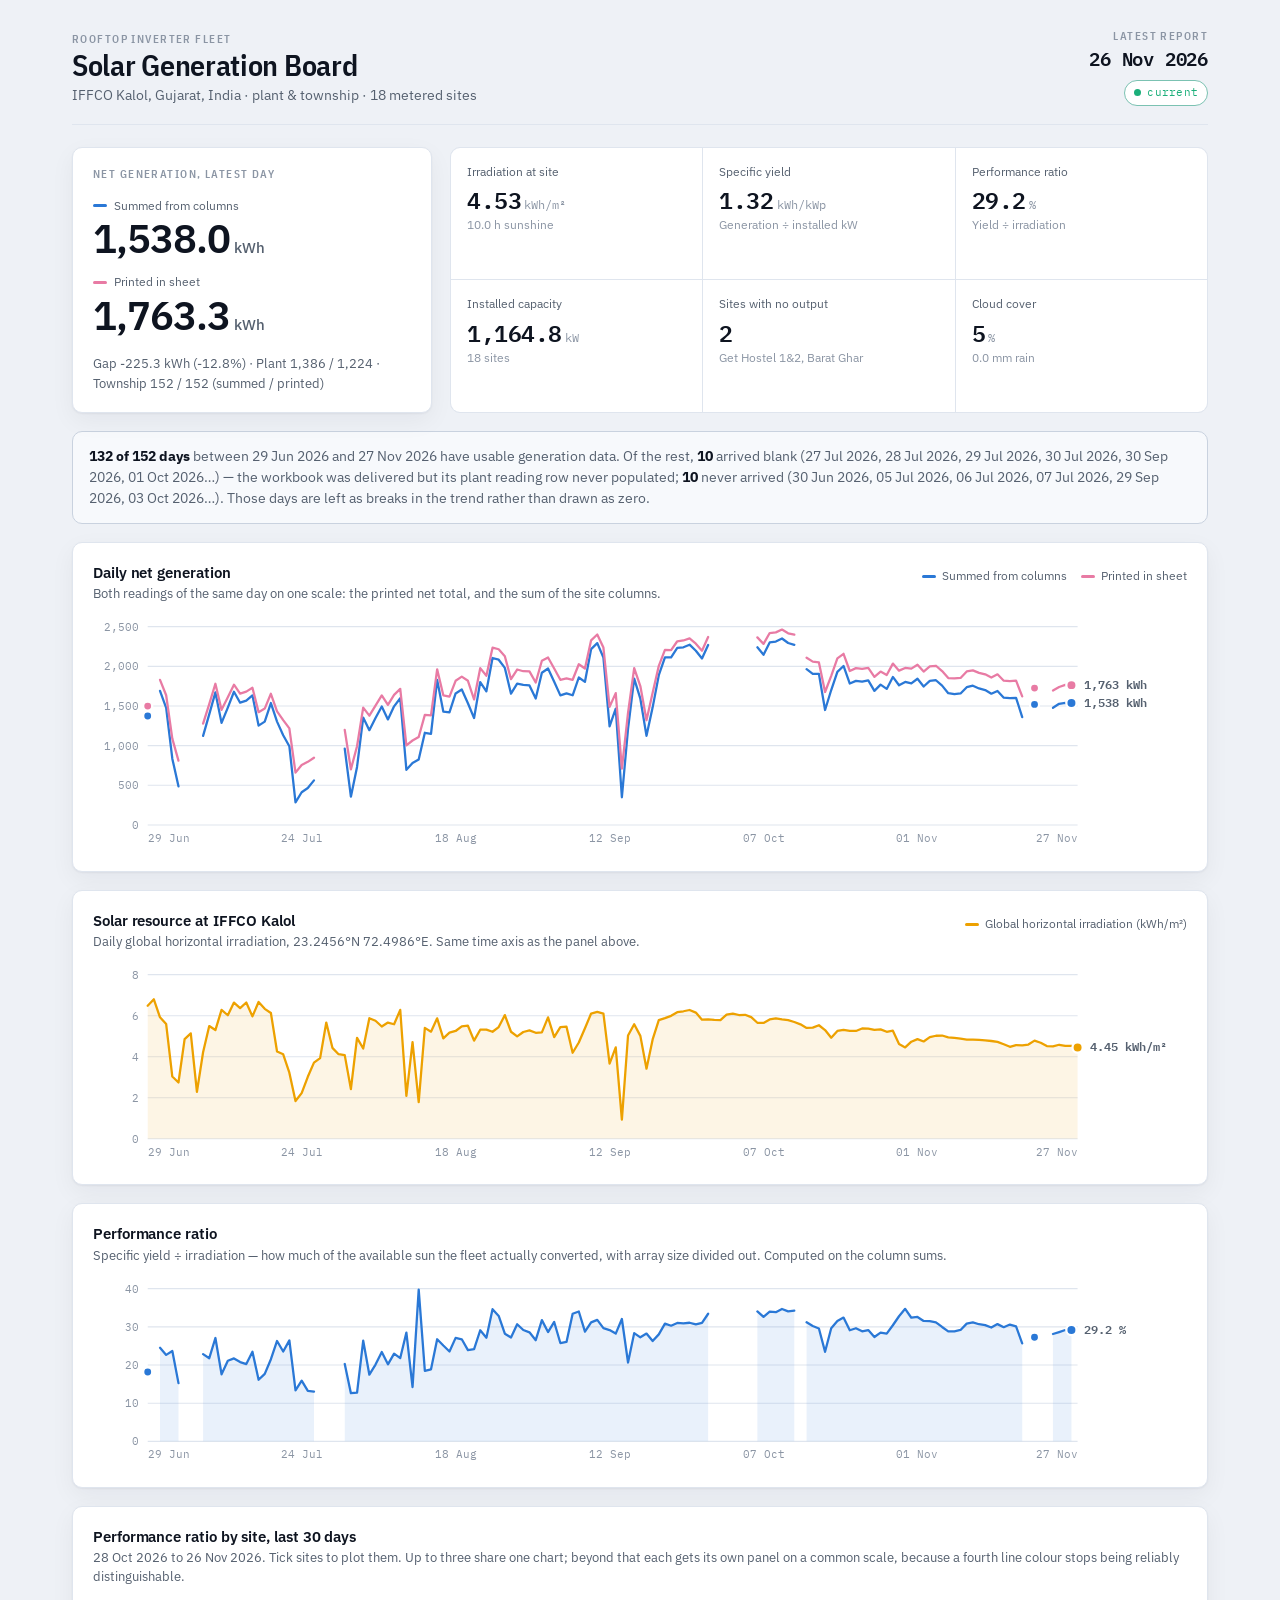
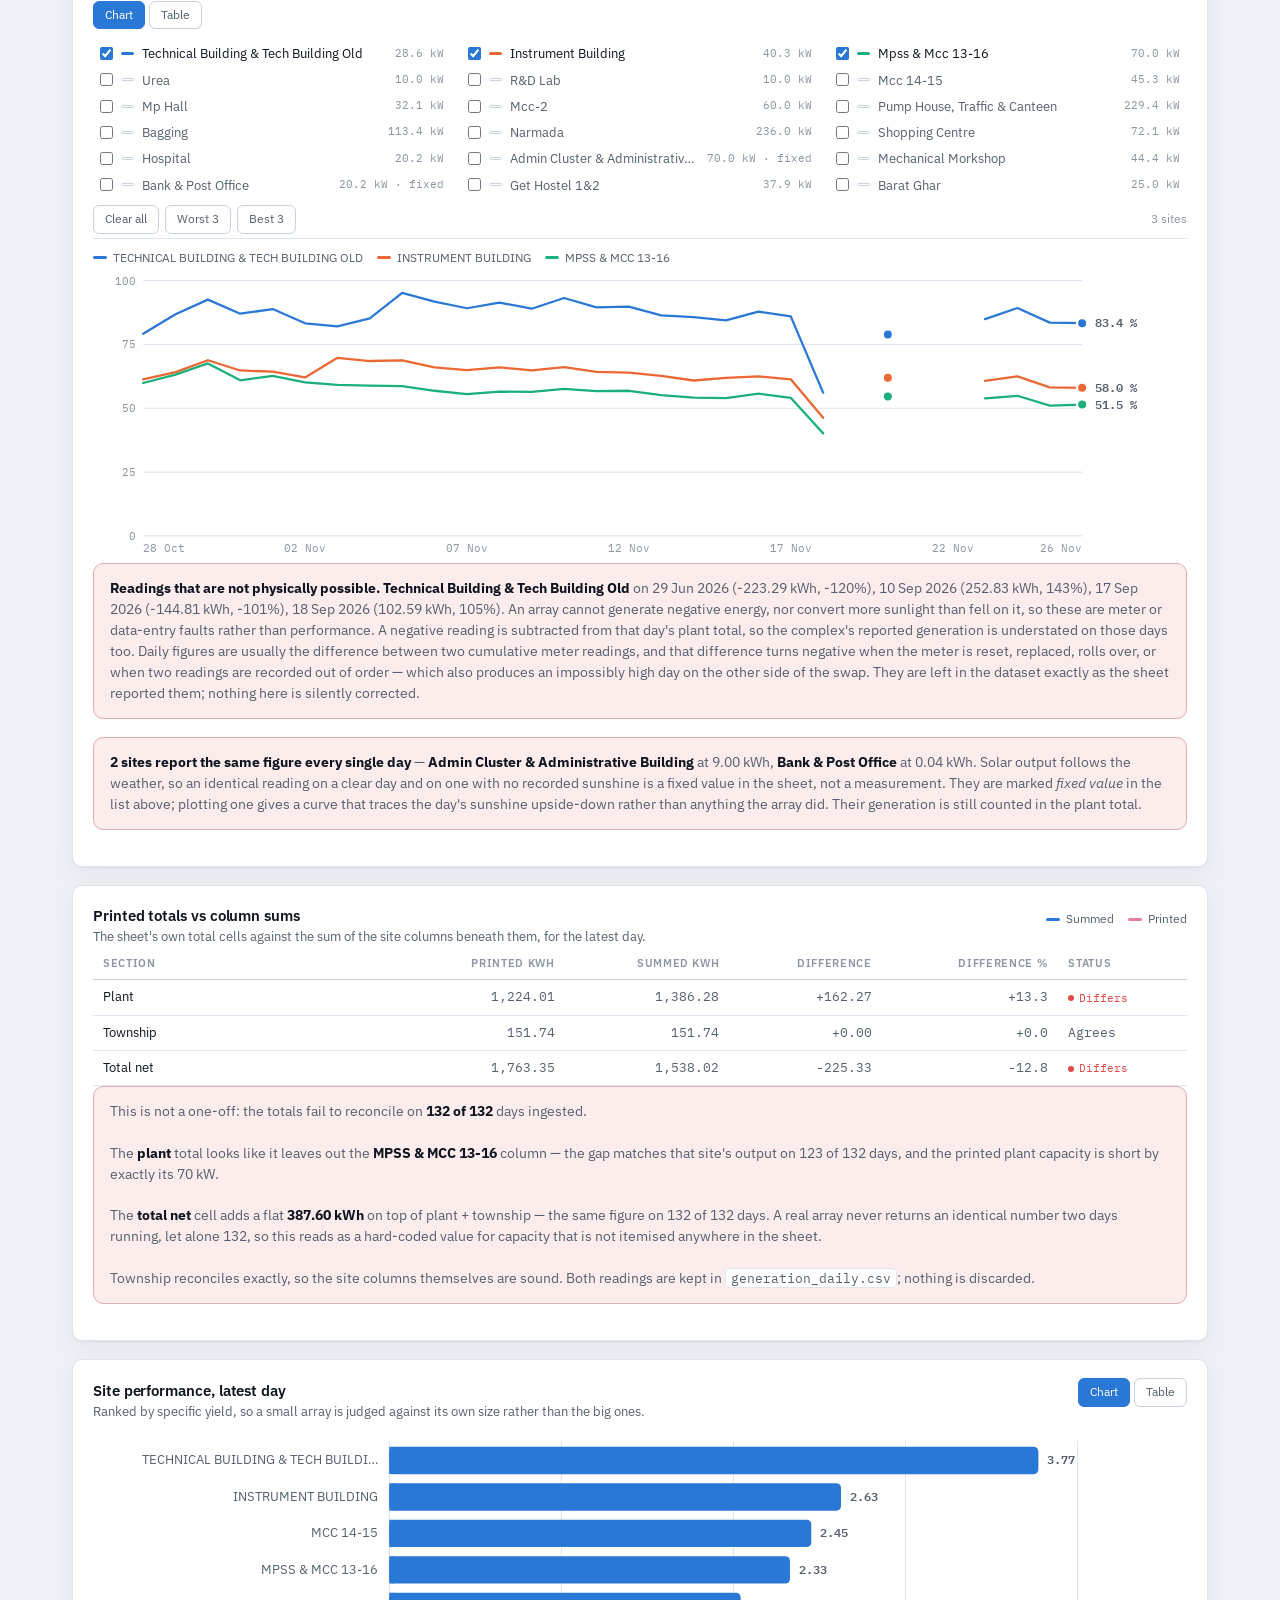
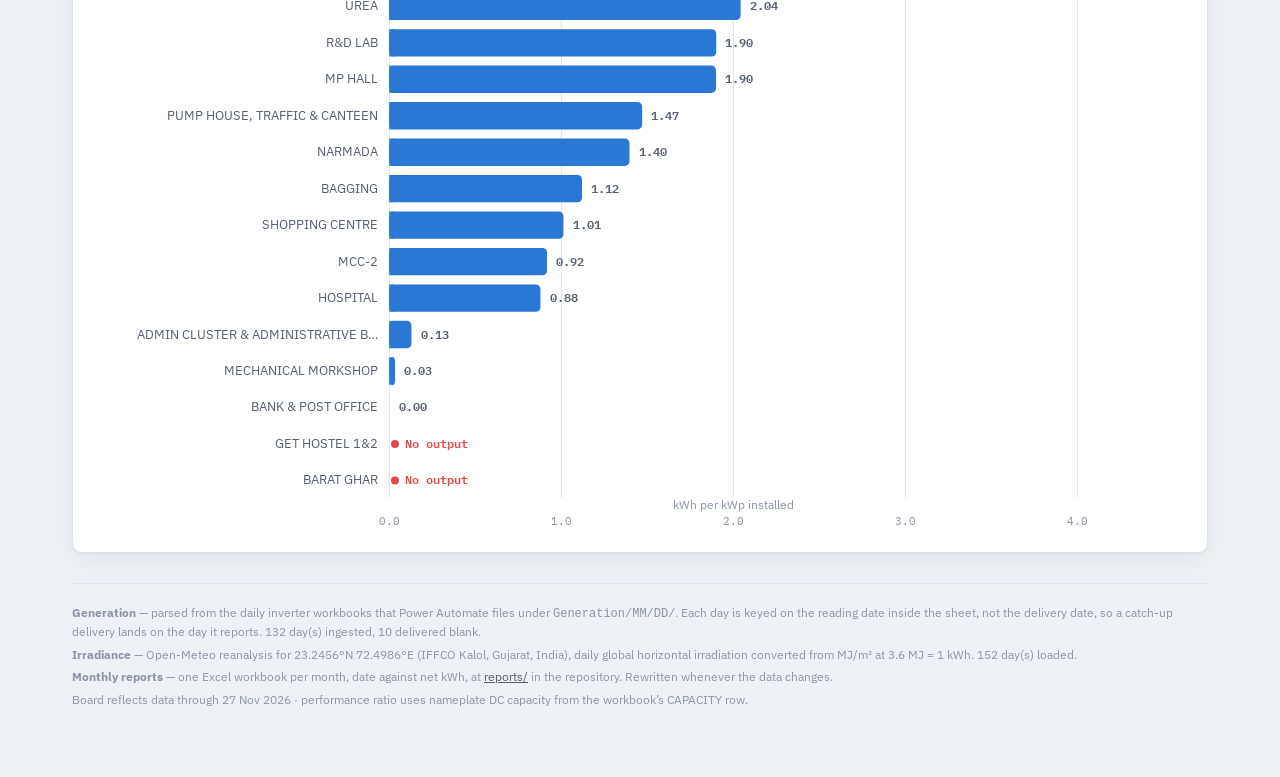
==== commit d1bd94f6: "Daily solar update: 2026-11-27" ====
--- a/dashboard/index.html
+++ b/dashboard/index.html
@@ -338,7 +338,7 @@
 </style>
 </head>
 <body>
-<div class="wrap"><div class="rail"><div><div class="eyebrow">Rooftop inverter fleet</div><h1>Solar Generation Board</h1><div class="sub">IFFCO Kalol, Gujarat, India · plant &amp; township · 18 metered sites</div></div><div class="stamp"><div class="eyebrow">Latest report</div><div class="d">26 Nov 2026</div><div style="margin-top:5px"><span class="chip ok"><span class="dot"></span>current</span></div></div></div><div class="band"><section class="card hero"><div class="eyebrow">Net generation, latest day</div><div class="figs"><div class="fig"><div class="fl"><i style="background:var(--gen)"></i>Summed from columns</div><div class="val">1,538.0<span class="unit">kWh</span></div></div><div class="fig"><div class="fl"><i style="background:var(--printed)"></i>Printed in sheet</div><div class="val">1,763.3<span class="unit">kWh</span></div></div></div><div class="note">Gap -225.3 kWh (-12.8%) · Plant 1,386 / 1,224 · Township 152 / 152  (summed / printed)</div></section><div class="kpis"><div class="kpi"><div class="k">Irradiation at site</div><div class="v">4.53<small>kWh/m²</small></div><div class="m">10.0 h sunshine</div></div><div class="kpi"><div class="k">Specific yield</div><div class="v">1.32<small>kWh/kWp</small></div><div class="m">Generation ÷ installed kW</div></div><div class="kpi"><div class="k">Performance ratio</div><div class="v">29.2<small>%</small></div><div class="m">Yield ÷ irradiation</div></div><div class="kpi"><div class="k">Installed capacity</div><div class="v">1,164.8<small>kW</small></div><div class="m">18 sites</div></div><div class="kpi"><div class="k">Sites with no output</div><div class="v">2</div><div class="m">Get Hostel 1&amp;2, Barat Ghar</div></div><div class="kpi"><div class="k">Cloud cover</div><div class="v">5<small>%</small></div><div class="m">0.0 mm rain</div></div></div></div><div class="notice info"><div class="body"><b>132 of 152 days</b> between 29 Jun 2026 and 27 Nov 2026 have usable generation data. Of the rest, <b>10</b> arrived blank (27 Jul 2026, 28 Jul 2026, 29 Jul 2026, 30 Jul 2026, 30 Sep 2026, 01 Oct 2026…) — the workbook was delivered but its plant reading row never populated; <b>10</b> never arrived (30 Jun 2026, 05 Jul 2026, 06 Jul 2026, 07 Jul 2026, 29 Sep 2026, 03 Oct 2026…). Those days are left as breaks in the trend rather than drawn as zero.</div></div><section class="card panel"><div class="panel-head"><div><h2>Daily net generation</h2><div class="cap">Both readings of the same day on one scale: the printed net total, and the sum of the site columns.</div></div><div class="legend"><span><i style="background:var(--gen)"></i>Summed from columns</span><span><i style="background:var(--printed)"></i>Printed in sheet</span></div></div><div class="plot" id="p-gen"><svg viewBox="0 0 960 210" role="img" aria-label="Summed from columns and Printed in sheet over time"><line class="grid" x1="48" y1="186.0" x2="864" y2="186.0"/><text class="axis" x="40" y="189.5" text-anchor="end">0</text><line class="grid" x1="48" y1="151.2" x2="864" y2="151.2"/><text class="axis" x="40" y="154.7" text-anchor="end">500</text><line class="grid" x1="48" y1="116.4" x2="864" y2="116.4"/><text class="axis" x="40" y="119.9" text-anchor="end">1,000</text><line class="grid" x1="48" y1="81.6" x2="864" y2="81.6"/><text class="axis" x="40" y="85.1" text-anchor="end">1,500</text><line class="grid" x1="48" y1="46.8" x2="864" y2="46.8"/><text class="axis" x="40" y="50.3" text-anchor="end">2,000</text><line class="grid" x1="48" y1="12.0" x2="864" y2="12.0"/><text class="axis" x="40" y="15.5" text-anchor="end">2,500</text><text class="axis" x="48.0" y="201" text-anchor="start">29 Jun</text><text class="axis" x="183.1" y="201" text-anchor="middle">24 Jul</text><text class="axis" x="318.2" y="201" text-anchor="middle">18 Aug</text><text class="axis" x="453.3" y="201" text-anchor="middle">12 Sep</text><text class="axis" x="588.4" y="201" text-anchor="middle">07 Oct</text><text class="axis" x="723.5" y="201" text-anchor="middle">01 Nov</text><text class="axis" x="864.0" y="201" text-anchor="end">27 Nov</text><circle cx="48.0" cy="90.4" r="4" fill="var(--gen)" stroke="var(--panel)" stroke-width="2"/><path d="M58.8,68.3 L64.2,83.2 L69.6,127.8 L75.0,152.1" fill="none" stroke="var(--gen)" stroke-width="2" stroke-linejoin="round" stroke-linecap="round"/><path d="M96.6,107.8 L102.0,89.0 L107.4,69.7 L112.8,96.4 L118.3,83.0 L123.7,69.1 L129.1,78.7 L134.5,76.9 L139.9,72.3 L145.3,98.8 L150.7,95.3 L156.1,79.0 L161.5,95.3 L166.9,107.3 L172.3,116.9 L177.7,166.1 L183.1,157.3 L188.5,153.6 L193.9,146.9" fill="none" stroke="var(--gen)" stroke-width="2" stroke-linejoin="round" stroke-linecap="round"/><path d="M220.9,119.0 L226.3,161.2 L231.7,135.1 L237.1,91.8 L242.5,102.8 L247.9,92.1 L253.4,82.1 L258.8,93.4 L264.2,81.9 L269.6,74.8 L275.0,137.6 L280.4,131.6 L285.8,128.5 L291.2,105.1 L296.6,106.1 L302.0,58.7 L307.4,86.5 L312.8,87.2 L318.2,70.6 L323.6,67.1 L329.0,79.2 L334.4,92.2 L339.8,60.6 L345.2,68.7 L350.6,39.5 L356.0,41.0 L361.4,48.2 L366.8,70.8 L372.2,61.9 L377.6,63.0 L383.0,63.6 L388.5,75.1 L393.9,52.4 L399.3,48.7 L404.7,60.4 L410.1,72.3 L415.5,70.5 L420.9,72.2 L426.3,56.6 L431.7,60.4 L437.1,31.7 L442.5,26.4 L447.9,39.1 L453.3,99.4 L458.7,84.0 L464.1,161.7 L469.5,101.7 L474.9,57.6 L480.3,75.2 L485.7,107.8 L491.1,82.8 L496.5,54.6 L501.9,38.9 L507.3,38.9 L512.7,30.7 L518.1,30.1 L523.5,27.8 L529.0,33.1 L534.4,39.9 L539.8,28.1" fill="none" stroke="var(--gen)" stroke-width="2" stroke-linejoin="round" stroke-linecap="round"/><path d="M583.0,30.1 L588.4,36.7 L593.8,25.8 L599.2,25.1 L604.6,22.4 L610.0,26.3 L615.4,27.9" fill="none" stroke="var(--gen)" stroke-width="2" stroke-linejoin="round" stroke-linecap="round"/><path d="M626.2,49.3 L631.6,53.4 L637.0,53.4 L642.4,85.1 L647.8,67.6 L653.2,51.6 L658.6,46.5 L664.1,61.9 L669.5,59.6 L674.9,60.3 L680.3,59.1 L685.7,68.3 L691.1,62.9 L696.5,66.6 L701.9,56.1 L707.3,63.4 L712.7,60.5 L718.1,61.8 L723.5,57.7 L728.9,64.5 L734.3,59.5 L739.7,59.0 L745.1,63.7 L750.5,70.4 L755.9,71.1 L761.3,70.6 L766.7,65.1 L772.1,63.8 L777.5,66.2 L782.9,67.6 L788.3,70.8 L793.7,68.4 L799.2,74.3 L804.6,74.7 L810.0,74.4 L815.4,91.3" fill="none" stroke="var(--gen)" stroke-width="2" stroke-linejoin="round" stroke-linecap="round"/><circle cx="826.2" cy="80.2" r="4" fill="var(--gen)" stroke="var(--panel)" stroke-width="2"/><path d="M842.4,83.2 L847.8,79.7 L853.2,78.8 L858.6,79.0" fill="none" stroke="var(--gen)" stroke-width="2" stroke-linejoin="round" stroke-linecap="round"/><circle cx="48.0" cy="81.7" r="4" fill="var(--printed)" stroke="var(--panel)" stroke-width="2"/><path d="M58.8,58.7 L64.2,72.2 L69.6,110.2 L75.0,129.5" fill="none" stroke="var(--printed)" stroke-width="2" stroke-linejoin="round" stroke-linecap="round"/><path d="M96.6,97.1 L102.0,79.9 L107.4,62.1 L112.8,85.0 L118.3,74.0 L123.7,62.9 L129.1,70.7 L134.5,69.0 L139.9,65.6 L145.3,87.0 L150.7,83.9 L156.1,70.9 L161.5,86.3 L166.9,94.0 L172.3,101.3 L177.7,140.1 L183.1,133.4 L188.5,130.6 L193.9,127.0" fill="none" stroke="var(--printed)" stroke-width="2" stroke-linejoin="round" stroke-linecap="round"/><path d="M220.9,102.5 L226.3,137.2 L231.7,116.9 L237.1,83.0 L242.5,90.1 L247.9,81.3 L253.4,72.3 L258.8,80.6 L264.2,71.9 L269.6,66.6 L275.0,116.1 L280.4,111.9 L285.8,108.8 L291.2,89.4 L296.6,89.8 L302.0,49.4 L307.4,72.2 L312.8,73.4 L318.2,59.5 L323.6,55.8 L329.0,59.5 L334.4,75.9 L339.8,48.4 L345.2,55.1 L350.6,30.4 L356.0,31.8 L361.4,37.9 L366.8,58.1 L372.2,49.6 L377.6,51.1 L383.0,51.2 L388.5,61.0 L393.9,41.9 L399.3,39.0 L404.7,48.7 L410.1,58.6 L415.5,57.4 L420.9,58.6 L426.3,45.0 L431.7,48.7 L437.1,24.0 L442.5,18.9 L447.9,30.3 L453.3,82.4 L458.7,70.3 L464.1,136.6 L469.5,87.7 L474.9,48.3 L480.3,64.1 L485.7,94.1 L491.1,69.9 L496.5,46.4 L501.9,32.4 L507.3,32.5 L512.7,24.8 L518.1,24.1 L523.5,22.3 L529.0,26.9 L534.4,33.1 L539.8,21.1" fill="none" stroke="var(--printed)" stroke-width="2" stroke-linejoin="round" stroke-linecap="round"/><path d="M583.0,21.4 L588.4,27.1 L593.8,17.6 L599.2,17.0 L604.6,14.5 L610.0,17.8 L615.4,19.0" fill="none" stroke="var(--printed)" stroke-width="2" stroke-linejoin="round" stroke-linecap="round"/><path d="M626.2,39.2 L631.6,42.7 L637.0,43.4 L642.4,69.3 L647.8,55.1 L653.2,39.8 L658.6,35.8 L664.1,50.9 L669.5,48.4 L674.9,49.0 L680.3,48.1 L685.7,56.0 L691.1,51.4 L696.5,54.4 L701.9,44.4 L707.3,50.6 L712.7,48.2 L718.1,48.8 L723.5,45.4 L728.9,51.4 L734.3,46.8 L739.7,46.3 L745.1,51.0 L750.5,57.1 L755.9,57.3 L761.3,57.0 L766.7,51.3 L772.1,50.3 L777.5,52.5 L782.9,53.8 L788.3,56.6 L793.7,53.8 L799.2,59.4 L804.6,59.8 L810.0,59.4 L815.4,73.2" fill="none" stroke="var(--printed)" stroke-width="2" stroke-linejoin="round" stroke-linecap="round"/><circle cx="826.2" cy="65.9" r="4" fill="var(--printed)" stroke="var(--panel)" stroke-width="2"/><path d="M842.4,68.0 L847.8,64.9 L853.2,63.1 L858.6,63.3" fill="none" stroke="var(--printed)" stroke-width="2" stroke-linejoin="round" stroke-linecap="round"/><circle cx="858.6" cy="63.3" r="4.5" fill="var(--printed)" stroke="var(--panel)" stroke-width="2"/><text class="dlabel" x="869.6" y="66.8">1,763 kWh</text><circle cx="858.6" cy="79.0" r="4.5" fill="var(--gen)" stroke="var(--panel)" stroke-width="2"/><text class="dlabel" x="869.6" y="82.5">1,538 kWh</text><line class="crosshair" x1="0" y1="12" x2="0" y2="186"/><circle class="hover-dot" cx="0" cy="0" r="4.5" fill="var(--gen)" stroke="var(--panel)" stroke-width="2" style="opacity:0"/><circle class="hover-dot" cx="0" cy="0" r="4.5" fill="var(--printed)" stroke="var(--panel)" stroke-width="2" style="opacity:0"/></svg><div class="tip"></div></div></section><section class="card panel"><div class="panel-head"><div><h2>Solar resource at IFFCO Kalol</h2><div class="cap">Daily global horizontal irradiation, 23.2456°N 72.4986°E. Same time axis as the panel above.</div></div><div class="legend"><span><i style="background:var(--sun)"></i>Global horizontal irradiation (kWh/m²)</span></div></div><div class="plot" id="p-irr"><svg viewBox="0 0 960 180" role="img" aria-label="Irradiation (GHI) over time"><line class="grid" x1="48" y1="156.0" x2="864" y2="156.0"/><text class="axis" x="40" y="159.5" text-anchor="end">0</text><line class="grid" x1="48" y1="120.0" x2="864" y2="120.0"/><text class="axis" x="40" y="123.5" text-anchor="end">2</text><line class="grid" x1="48" y1="84.0" x2="864" y2="84.0"/><text class="axis" x="40" y="87.5" text-anchor="end">4</text><line class="grid" x1="48" y1="48.0" x2="864" y2="48.0"/><text class="axis" x="40" y="51.5" text-anchor="end">6</text><line class="grid" x1="48" y1="12.0" x2="864" y2="12.0"/><text class="axis" x="40" y="15.5" text-anchor="end">8</text><text class="axis" x="48.0" y="171" text-anchor="start">29 Jun</text><text class="axis" x="183.1" y="171" text-anchor="middle">24 Jul</text><text class="axis" x="318.2" y="171" text-anchor="middle">18 Aug</text><text class="axis" x="453.3" y="171" text-anchor="middle">12 Sep</text><text class="axis" x="588.4" y="171" text-anchor="middle">07 Oct</text><text class="axis" x="723.5" y="171" text-anchor="middle">01 Nov</text><text class="axis" x="864.0" y="171" text-anchor="end">27 Nov</text><path d="M48.0,156.0 L48.0,39.3 L53.4,33.6 L58.8,49.4 L64.2,55.3 L69.6,101.4 L75.0,106.6 L80.4,68.6 L85.8,63.5 L91.2,114.8 L96.6,80.1 L102.0,57.1 L107.4,60.6 L112.8,42.9 L118.3,47.6 L123.7,36.5 L129.1,41.3 L134.5,36.4 L139.9,48.6 L145.3,36.0 L150.7,42.0 L156.1,45.6 L161.5,79.4 L166.9,81.9 L172.3,98.0 L177.7,122.9 L183.1,115.9 L188.5,101.6 L193.9,89.2 L199.3,85.2 L204.7,54.0 L210.1,76.2 L215.5,81.8 L220.9,82.6 L226.3,112.4 L231.7,67.5 L237.1,76.8 L242.5,50.2 L247.9,52.4 L253.4,57.5 L258.8,54.0 L264.2,55.5 L269.6,42.9 L275.0,118.3 L280.4,71.2 L285.8,123.9 L291.2,58.7 L296.6,62.0 L302.0,50.3 L307.4,67.9 L312.8,62.9 L318.2,61.4 L323.6,57.3 L329.0,56.8 L334.4,69.9 L339.8,60.3 L345.2,60.2 L350.6,62.1 L356.0,58.0 L361.4,47.5 L366.8,62.1 L372.2,66.1 L377.6,62.3 L383.0,60.9 L388.5,63.0 L393.9,62.6 L399.3,49.5 L404.7,66.8 L410.1,58.0 L415.5,57.6 L420.9,80.5 L426.3,71.5 L431.7,59.0 L437.1,46.1 L442.5,44.7 L447.9,46.1 L453.3,90.1 L458.7,75.8 L464.1,139.2 L469.5,65.4 L474.9,55.5 L480.3,65.7 L485.7,94.5 L491.1,68.8 L496.5,51.9 L501.9,50.1 L507.3,48.1 L512.7,44.9 L518.1,44.1 L523.5,43.0 L529.0,45.3 L534.4,51.5 L539.8,51.2 L545.2,51.7 L550.6,51.8 L556.0,47.0 L561.4,46.1 L566.8,47.4 L572.2,47.2 L577.6,49.3 L583.0,54.2 L588.4,54.3 L593.8,51.3 L599.2,50.4 L604.6,51.3 L610.0,51.9 L615.4,53.5 L620.8,55.6 L626.2,58.7 L631.6,58.5 L637.0,56.4 L642.4,60.6 L647.8,67.3 L653.2,61.4 L658.6,60.5 L664.1,61.4 L669.5,61.4 L674.9,59.2 L680.3,59.4 L685.7,60.5 L691.1,60.0 L696.5,62.1 L701.9,61.2 L707.3,72.9 L712.7,75.8 L718.1,70.8 L723.5,68.6 L728.9,70.6 L734.3,66.8 L739.7,65.6 L745.1,65.4 L750.5,67.0 L755.9,67.5 L761.3,68.2 L766.7,69.0 L772.1,68.9 L777.5,69.3 L782.9,69.7 L788.3,70.2 L793.7,71.0 L799.2,73.1 L804.6,75.3 L810.0,73.8 L815.4,74.1 L820.8,73.3 L826.2,69.9 L831.6,71.7 L837.0,74.6 L842.4,74.9 L847.8,73.5 L853.2,74.4 L858.6,74.5 L864.0,75.8 L864.0,156.0 Z" fill="var(--sun)" opacity="0.10"/><path d="M48.0,39.3 L53.4,33.6 L58.8,49.4 L64.2,55.3 L69.6,101.4 L75.0,106.6 L80.4,68.6 L85.8,63.5 L91.2,114.8 L96.6,80.1 L102.0,57.1 L107.4,60.6 L112.8,42.9 L118.3,47.6 L123.7,36.5 L129.1,41.3 L134.5,36.4 L139.9,48.6 L145.3,36.0 L150.7,42.0 L156.1,45.6 L161.5,79.4 L166.9,81.9 L172.3,98.0 L177.7,122.9 L183.1,115.9 L188.5,101.6 L193.9,89.2 L199.3,85.2 L204.7,54.0 L210.1,76.2 L215.5,81.8 L220.9,82.6 L226.3,112.4 L231.7,67.5 L237.1,76.8 L242.5,50.2 L247.9,52.4 L253.4,57.5 L258.8,54.0 L264.2,55.5 L269.6,42.9 L275.0,118.3 L280.4,71.2 L285.8,123.9 L291.2,58.7 L296.6,62.0 L302.0,50.3 L307.4,67.9 L312.8,62.9 L318.2,61.4 L323.6,57.3 L329.0,56.8 L334.4,69.9 L339.8,60.3 L345.2,60.2 L350.6,62.1 L356.0,58.0 L361.4,47.5 L366.8,62.1 L372.2,66.1 L377.6,62.3 L383.0,60.9 L388.5,63.0 L393.9,62.6 L399.3,49.5 L404.7,66.8 L410.1,58.0 L415.5,57.6 L420.9,80.5 L426.3,71.5 L431.7,59.0 L437.1,46.1 L442.5,44.7 L447.9,46.1 L453.3,90.1 L458.7,75.8 L464.1,139.2 L469.5,65.4 L474.9,55.5 L480.3,65.7 L485.7,94.5 L491.1,68.8 L496.5,51.9 L501.9,50.1 L507.3,48.1 L512.7,44.9 L518.1,44.1 L523.5,43.0 L529.0,45.3 L534.4,51.5 L539.8,51.2 L545.2,51.7 L550.6,51.8 L556.0,47.0 L561.4,46.1 L566.8,47.4 L572.2,47.2 L577.6,49.3 L583.0,54.2 L588.4,54.3 L593.8,51.3 L599.2,50.4 L604.6,51.3 L610.0,51.9 L615.4,53.5 L620.8,55.6 L626.2,58.7 L631.6,58.5 L637.0,56.4 L642.4,60.6 L647.8,67.3 L653.2,61.4 L658.6,60.5 L664.1,61.4 L669.5,61.4 L674.9,59.2 L680.3,59.4 L685.7,60.5 L691.1,60.0 L696.5,62.1 L701.9,61.2 L707.3,72.9 L712.7,75.8 L718.1,70.8 L723.5,68.6 L728.9,70.6 L734.3,66.8 L739.7,65.6 L745.1,65.4 L750.5,67.0 L755.9,67.5 L761.3,68.2 L766.7,69.0 L772.1,68.9 L777.5,69.3 L782.9,69.7 L788.3,70.2 L793.7,71.0 L799.2,73.1 L804.6,75.3 L810.0,73.8 L815.4,74.1 L820.8,73.3 L826.2,69.9 L831.6,71.7 L837.0,74.6 L842.4,74.9 L847.8,73.5 L853.2,74.4 L858.6,74.5 L864.0,75.8" fill="none" stroke="var(--sun)" stroke-width="2" stroke-linejoin="round" stroke-linecap="round"/><circle cx="864.0" cy="75.8" r="4.5" fill="var(--sun)" stroke="var(--panel)" stroke-width="2"/><text class="dlabel" x="875.0" y="79.3">4.46 kWh/m²</text><line class="crosshair" x1="0" y1="12" x2="0" y2="156"/><circle class="hover-dot" cx="0" cy="0" r="4.5" fill="var(--sun)" stroke="var(--panel)" stroke-width="2" style="opacity:0"/></svg><div class="tip"></div></div></section><section class="card panel"><div class="panel-head"><div><h2>Performance ratio</h2><div class="cap">Specific yield ÷ irradiation — how much of the available sun the fleet actually converted, with array size divided out. Computed on the column sums.</div></div></div><div class="plot" id="p-pr"><svg viewBox="0 0 960 170" role="img" aria-label="Performance ratio over time"><line class="grid" x1="48" y1="146.0" x2="864" y2="146.0"/><text class="axis" x="40" y="149.5" text-anchor="end">0</text><line class="grid" x1="48" y1="112.5" x2="864" y2="112.5"/><text class="axis" x="40" y="116.0" text-anchor="end">10</text><line class="grid" x1="48" y1="79.0" x2="864" y2="79.0"/><text class="axis" x="40" y="82.5" text-anchor="end">20</text><line class="grid" x1="48" y1="45.5" x2="864" y2="45.5"/><text class="axis" x="40" y="49.0" text-anchor="end">30</text><line class="grid" x1="48" y1="12.0" x2="864" y2="12.0"/><text class="axis" x="40" y="15.5" text-anchor="end">40</text><text class="axis" x="48.0" y="161" text-anchor="start">29 Jun</text><text class="axis" x="183.1" y="161" text-anchor="middle">24 Jul</text><text class="axis" x="318.2" y="161" text-anchor="middle">18 Aug</text><text class="axis" x="453.3" y="161" text-anchor="middle">12 Sep</text><text class="axis" x="588.4" y="161" text-anchor="middle">07 Oct</text><text class="axis" x="723.5" y="161" text-anchor="middle">01 Nov</text><text class="axis" x="864.0" y="161" text-anchor="end">27 Nov</text><circle cx="48.0" cy="85.1" r="4" fill="var(--gen)" stroke="var(--panel)" stroke-width="2"/><path d="M58.8,146.0 L58.8,63.9 L64.2,70.1 L69.6,66.7 L75.0,94.9 L75.0,146.0 Z" fill="var(--gen)" opacity="0.10"/><path d="M58.8,63.9 L64.2,70.1 L69.6,66.7 L75.0,94.9" fill="none" stroke="var(--gen)" stroke-width="2" stroke-linejoin="round" stroke-linecap="round"/><path d="M96.6,146.0 L96.6,69.4 L102.0,73.0 L107.4,55.3 L112.8,87.1 L118.3,75.3 L123.7,73.2 L129.1,76.4 L134.5,78.2 L139.9,67.3 L145.3,91.9 L150.7,86.8 L156.1,73.9 L161.5,57.9 L166.9,67.1 L172.3,57.4 L177.7,101.2 L183.1,92.7 L188.5,101.7 L193.9,102.4 L193.9,146.0 Z" fill="var(--gen)" opacity="0.10"/><path d="M96.6,69.4 L102.0,73.0 L107.4,55.3 L112.8,87.1 L118.3,75.3 L123.7,73.2 L129.1,76.4 L134.5,78.2 L139.9,67.3 L145.3,91.9 L150.7,86.8 L156.1,73.9 L161.5,57.9 L166.9,67.1 L172.3,57.4 L177.7,101.2 L183.1,92.7 L188.5,101.7 L193.9,102.4" fill="none" stroke="var(--gen)" stroke-width="2" stroke-linejoin="round" stroke-linecap="round"/><path d="M220.9,146.0 L220.9,78.1 L226.3,103.7 L231.7,103.2 L237.1,57.6 L242.5,87.5 L247.9,78.6 L253.4,67.6 L258.8,78.4 L264.2,69.0 L269.6,72.9 L275.0,50.5 L280.4,98.3 L285.8,12.8 L291.2,84.2 L296.6,82.8 L302.0,56.4 L307.4,61.9 L312.8,67.1 L318.2,55.2 L323.6,56.4 L329.0,65.9 L334.4,65.0 L339.8,48.5 L345.2,55.0 L350.6,30.0 L356.0,35.9 L361.4,51.5 L366.8,54.8 L372.2,43.2 L377.6,48.3 L383.0,50.3 L388.5,57.2 L393.9,39.6 L399.3,50.1 L404.7,41.2 L410.1,59.7 L415.5,58.7 L420.9,34.0 L426.3,32.0 L431.7,49.7 L437.1,41.6 L442.5,39.4 L447.9,46.6 L453.3,48.3 L458.7,51.4 L464.1,38.6 L469.5,76.8 L474.9,51.0 L480.3,54.7 L485.7,51.4 L491.1,58.0 L496.5,52.1 L501.9,42.7 L507.3,44.5 L512.7,42.1 L518.1,42.4 L523.5,41.9 L529.0,43.3 L534.4,42.1 L539.8,34.0 L539.8,146.0 Z" fill="var(--gen)" opacity="0.10"/><path d="M220.9,78.1 L226.3,103.7 L231.7,103.2 L237.1,57.6 L242.5,87.5 L247.9,78.6 L253.4,67.6 L258.8,78.4 L264.2,69.0 L269.6,72.9 L275.0,50.5 L280.4,98.3 L285.8,12.8 L291.2,84.2 L296.6,82.8 L302.0,56.4 L307.4,61.9 L312.8,67.1 L318.2,55.2 L323.6,56.4 L329.0,65.9 L334.4,65.0 L339.8,48.5 L345.2,55.0 L350.6,30.0 L356.0,35.9 L361.4,51.5 L366.8,54.8 L372.2,43.2 L377.6,48.3 L383.0,50.3 L388.5,57.2 L393.9,39.6 L399.3,50.1 L404.7,41.2 L410.1,59.7 L415.5,58.7 L420.9,34.0 L426.3,32.0 L431.7,49.7 L437.1,41.6 L442.5,39.4 L447.9,46.6 L453.3,48.3 L458.7,51.4 L464.1,38.6 L469.5,76.8 L474.9,51.0 L480.3,54.7 L485.7,51.4 L491.1,58.0 L496.5,52.1 L501.9,42.7 L507.3,44.5 L512.7,42.1 L518.1,42.4 L523.5,41.9 L529.0,43.3 L534.4,42.1 L539.8,34.0" fill="none" stroke="var(--gen)" stroke-width="2" stroke-linejoin="round" stroke-linecap="round"/><path d="M583.0,146.0 L583.0,32.0 L588.4,36.8 L593.8,32.2 L599.2,32.6 L604.6,29.8 L610.0,31.9 L615.4,31.3 L615.4,146.0 Z" fill="var(--gen)" opacity="0.10"/><path d="M583.0,32.0 L588.4,36.8 L593.8,32.2 L599.2,32.6 L604.6,29.8 L610.0,31.9 L615.4,31.3" fill="none" stroke="var(--gen)" stroke-width="2" stroke-linejoin="round" stroke-linecap="round"/><path d="M626.2,146.0 L626.2,41.5 L631.6,44.8 L637.0,46.9 L642.4,67.4 L647.8,46.7 L653.2,40.4 L658.6,37.4 L664.1,48.5 L669.5,46.7 L674.9,49.4 L680.3,48.3 L685.7,54.4 L691.1,50.6 L696.5,51.4 L701.9,44.1 L707.3,36.2 L712.7,29.7 L718.1,37.5 L723.5,36.8 L728.9,40.3 L734.3,40.5 L739.7,41.5 L745.1,45.6 L750.5,49.5 L755.9,49.4 L761.3,48.2 L766.7,42.7 L772.1,41.6 L777.5,43.2 L782.9,44.0 L788.3,46.1 L793.7,43.1 L799.2,45.8 L804.6,43.5 L810.0,45.0 L815.4,60.0 L815.4,146.0 Z" fill="var(--gen)" opacity="0.10"/><path d="M626.2,41.5 L631.6,44.8 L637.0,46.9 L642.4,67.4 L647.8,46.7 L653.2,40.4 L658.6,37.4 L664.1,48.5 L669.5,46.7 L674.9,49.4 L680.3,48.3 L685.7,54.4 L691.1,50.6 L696.5,51.4 L701.9,44.1 L707.3,36.2 L712.7,29.7 L718.1,37.5 L723.5,36.8 L728.9,40.3 L734.3,40.5 L739.7,41.5 L745.1,45.6 L750.5,49.5 L755.9,49.4 L761.3,48.2 L766.7,42.7 L772.1,41.6 L777.5,43.2 L782.9,44.0 L788.3,46.1 L793.7,43.1 L799.2,45.8 L804.6,43.5 L810.0,45.0 L815.4,60.0" fill="none" stroke="var(--gen)" stroke-width="2" stroke-linejoin="round" stroke-linecap="round"/><circle cx="826.2" cy="54.6" r="4" fill="var(--gen)" stroke="var(--panel)" stroke-width="2"/><path d="M842.4,146.0 L842.4,51.8 L847.8,50.1 L853.2,48.3 L858.6,48.2 L858.6,146.0 Z" fill="var(--gen)" opacity="0.10"/><path d="M842.4,51.8 L847.8,50.1 L853.2,48.3 L858.6,48.2" fill="none" stroke="var(--gen)" stroke-width="2" stroke-linejoin="round" stroke-linecap="round"/><circle cx="858.6" cy="48.2" r="4.5" fill="var(--gen)" stroke="var(--panel)" stroke-width="2"/><text class="dlabel" x="869.6" y="51.7">29.2 %</text><line class="crosshair" x1="0" y1="12" x2="0" y2="146"/><circle class="hover-dot" cx="0" cy="0" r="4.5" fill="var(--gen)" stroke="var(--panel)" stroke-width="2" style="opacity:0"/></svg><div class="tip"></div></div></section><section class="card panel" id="p-siteline"><div class="panel-head"><div><h2>Performance ratio by site, last 30 days</h2><div class="cap">28 Oct 2026 to 26 Nov 2026. Tick sites to plot them. Up to three share one chart; beyond that each gets its own panel on a common scale, because a fourth line colour stops being reliably distinguishable.</div></div><div class="tabs" data-tabs><button class="tab" data-target="line-chart" aria-selected="true">Chart</button><button class="tab" data-target="line-table" aria-selected="false">Table</button></div></div><div id="line-chart"><div class="picker"><label class="pick"><input type="checkbox" data-site="0" checked><span class="sw" data-slot=""></span><span class="nm">Technical Building &amp; Tech Building Old</span><span class="cap">28.6 kW</span></label><label class="pick"><input type="checkbox" data-site="1" checked><span class="sw" data-slot=""></span><span class="nm">Instrument Building</span><span class="cap">40.3 kW</span></label><label class="pick"><input type="checkbox" data-site="2" checked><span class="sw" data-slot=""></span><span class="nm">Mpss &amp; Mcc 13-16</span><span class="cap">70.0 kW</span></label><label class="pick"><input type="checkbox" data-site="3"><span class="sw" data-slot=""></span><span class="nm">Urea</span><span class="cap">10.0 kW</span></label><label class="pick"><input type="checkbox" data-site="4"><span class="sw" data-slot=""></span><span class="nm">R&amp;D Lab</span><span class="cap">10.0 kW</span></label><label class="pick"><input type="checkbox" data-site="5"><span class="sw" data-slot=""></span><span class="nm">Mcc 14-15</span><span class="cap">45.3 kW</span></label><label class="pick"><input type="checkbox" data-site="6"><span class="sw" data-slot=""></span><span class="nm">Mp Hall</span><span class="cap">32.1 kW</span></label><label class="pick"><input type="checkbox" data-site="7"><span class="sw" data-slot=""></span><span class="nm">Mcc-2</span><span class="cap">60.0 kW</span></label><label class="pick"><input type="checkbox" data-site="8"><span class="sw" data-slot=""></span><span class="nm">Pump House, Traffic &amp; Canteen</span><span class="cap">229.4 kW</span></label><label class="pick"><input type="checkbox" data-site="9"><span class="sw" data-slot=""></span><span class="nm">Bagging</span><span class="cap">113.4 kW</span></label><label class="pick"><input type="checkbox" data-site="10"><span class="sw" data-slot=""></span><span class="nm">Narmada</span><span class="cap">236.0 kW</span></label><label class="pick"><input type="checkbox" data-site="11"><span class="sw" data-slot=""></span><span class="nm">Shopping Centre</span><span class="cap">72.1 kW</span></label><label class="pick"><input type="checkbox" data-site="12"><span class="sw" data-slot=""></span><span class="nm">Hospital</span><span class="cap">20.2 kW</span></label><label class="pick"><input type="checkbox" data-site="13"><span class="sw" data-slot=""></span><span class="nm">Admin Cluster &amp; Administrative Building</span><span class="cap">70.0 kW · fixed</span></label><label class="pick"><input type="checkbox" data-site="14"><span class="sw" data-slot=""></span><span class="nm">Mechanical Morkshop</span><span class="cap">44.4 kW</span></label><label class="pick"><input type="checkbox" data-site="15"><span class="sw" data-slot=""></span><span class="nm">Bank &amp; Post Office</span><span class="cap">20.2 kW · fixed</span></label><label class="pick"><input type="checkbox" data-site="16"><span class="sw" data-slot=""></span><span class="nm">Get Hostel 1&amp;2</span><span class="cap">37.9 kW</span></label><label class="pick"><input type="checkbox" data-site="17"><span class="sw" data-slot=""></span><span class="nm">Barat Ghar</span><span class="cap">25.0 kW</span></label></div><div class="picker-bar"><button class="tab" id="pick-none">Clear all</button><button class="tab" id="pick-worst">Worst 3</button><button class="tab" id="pick-best">Best 3</button><span class="cap" id="pick-count"></span></div><div class="plot" id="siteplot"><div class="tip"></div></div></div><div id="line-table" class="hidden"><div class="scroller"><table><thead><tr><th>Site</th><th>Capacity kW</th><th>Period PR %</th><th>Best %</th><th>Worst %</th><th>Days reported</th><th style="text-align:left">Status</th></tr></thead><tbody><tr><td>TECHNICAL BUILDING &amp; TECH BUILDING OLD</td><td>28.60</td><td>86.0</td><td>95.2</td><td>56.2</td><td>27</td><td style="text-align:left"><span class="flag">4 impossible readings &mdash; check the meter</span></td></tr><tr><td>INSTRUMENT BUILDING</td><td>40.30</td><td>63.3</td><td>69.8</td><td>46.3</td><td>27</td><td style="text-align:left">OK</td></tr><tr><td>MPSS &amp; MCC 13-16</td><td>70.00</td><td>56.6</td><td>67.6</td><td>40.2</td><td>27</td><td style="text-align:left">OK</td></tr><tr><td>UREA</td><td>10.00</td><td>50.9</td><td>61.6</td><td>34.9</td><td>27</td><td style="text-align:left">OK</td></tr><tr><td>R&amp;D LAB</td><td>10.00</td><td>46.9</td><td>58.3</td><td>33.0</td><td>27</td><td style="text-align:left">OK</td></tr><tr><td>MCC 14-15</td><td>45.30</td><td>45.6</td><td>63.6</td><td>0.2</td><td>27</td><td style="text-align:left"><span class="flag">4 days at zero</span></td></tr><tr><td>MP HALL</td><td>32.13</td><td>40.8</td><td>56.5</td><td>25.1</td><td>27</td><td style="text-align:left">OK</td></tr><tr><td>MCC-2</td><td>60.00</td><td>37.6</td><td>45.6</td><td>0.0</td><td>27</td><td style="text-align:left"><span class="flag">1 days at zero</span></td></tr><tr><td>PUMP HOUSE, TRAFFIC &amp; CANTEEN</td><td>229.36</td><td>32.0</td><td>34.2</td><td>29.3</td><td>27</td><td style="text-align:left">OK</td></tr><tr><td>BAGGING</td><td>113.40</td><td>29.3</td><td>35.9</td><td>21.0</td><td>27</td><td style="text-align:left">OK</td></tr><tr><td>NARMADA</td><td>236.00</td><td>27.2</td><td>32.7</td><td>21.8</td><td>27</td><td style="text-align:left">OK</td></tr><tr><td>SHOPPING CENTRE</td><td>72.14</td><td>25.7</td><td>30.0</td><td>18.4</td><td>27</td><td style="text-align:left">OK</td></tr><tr><td>HOSPITAL</td><td>20.16</td><td>21.7</td><td>25.9</td><td>16.1</td><td>27</td><td style="text-align:left">OK</td></tr><tr><td>ADMIN CLUSTER &amp; ADMINISTRATIVE BUILDING</td><td>70.00</td><td>2.7</td><td>2.9</td><td>2.4</td><td>27</td><td style="text-align:left"><span class="flag">same 9.00 kWh every day &mdash; not metered?</span></td></tr><tr><td>MECHANICAL MORKSHOP</td><td>44.40</td><td>1.8</td><td>28.0</td><td>0.6</td><td>27</td><td style="text-align:left">OK</td></tr><tr><td>BANK &amp; POST OFFICE</td><td>20.16</td><td>0.0</td><td>0.0</td><td>0.0</td><td>27</td><td style="text-align:left"><span class="flag">same 0.04 kWh every day &mdash; not metered?</span></td></tr><tr><td>GET HOSTEL 1&amp;2</td><td>37.90</td><td>0.0</td><td>0.0</td><td>0.0</td><td>27</td><td style="text-align:left"><span class="flag">27 days at zero</span></td></tr><tr><td>BARAT GHAR</td><td>25.00</td><td>0.0</td><td>0.0</td><td>0.0</td><td>27</td><td style="text-align:left"><span class="flag">27 days at zero</span></td></tr></tbody></table></div></div><div class="notice"><div class="body"><b>Readings that are not physically possible.</b> <b>Technical Building &amp; Tech Building Old</b> on 29 Jun 2026 (-223.29 kWh, -120%), 10 Sep 2026 (252.83 kWh, 143%), 17 Sep 2026 (-144.81 kWh, -101%), 18 Sep 2026 (102.59 kWh, 105%). An array cannot generate negative energy, nor convert more sunlight than fell on it, so these are meter or data-entry faults rather than performance. A negative reading is subtracted from that day's plant total, so the complex's reported generation is understated on those days too. Daily figures are usually the difference between two cumulative meter readings, and that difference turns negative when the meter is reset, replaced, rolls over, or when two readings are recorded out of order &mdash; which also produces an impossibly high day on the other side of the swap. They are left in the dataset exactly as the sheet reported them; nothing here is silently corrected.</div></div><div class="notice"><div class="body"><b>2 sites report the same figure every single day</b> — <b>Admin Cluster &amp; Administrative Building</b> at 9.00 kWh, <b>Bank &amp; Post Office</b> at 0.04 kWh. Solar output follows the weather, so an identical reading on a clear day and on one with no recorded sunshine is a fixed value in the sheet, not a measurement. They are marked <i>fixed value</i> in the list above; plotting one gives a curve that traces the day's sunshine upside-down rather than anything the array did. Their generation is still counted in the plant total.</div></div></section><section class="card panel"><div class="panel-head"><div><h2>Printed totals vs column sums</h2><div class="cap">The sheet&#x27;s own total cells against the sum of the site columns beneath them, for the latest day.</div></div><div class="legend"><span><i style="background:var(--gen)"></i>Summed</span><span><i style="background:var(--printed)"></i>Printed</span></div></div><div class="scroller"><table><thead><tr><th>Section</th><th>Printed kWh</th><th>Summed kWh</th><th>Difference</th><th>Difference %</th><th style="text-align:left">Status</th></tr></thead><tbody><tr><td>Plant</td><td>1,224.01</td><td>1,386.28</td><td>+162.27</td><td>+13.3</td><td style="text-align:left"><span class="flag">Differs</span></td></tr><tr><td>Township</td><td>151.74</td><td>151.74</td><td>+0.00</td><td>+0.0</td><td style="text-align:left">Agrees</td></tr><tr><td>Total net</td><td>1,763.35</td><td>1,538.02</td><td>-225.33</td><td>-12.8</td><td style="text-align:left"><span class="flag">Differs</span></td></tr></tbody></table></div><div class="notice"><div class="body">This is not a one-off: the totals fail to reconcile on <b>132 of 132</b> days ingested.<br><br>The <b>plant</b> total looks like it leaves out the <b>MPSS &amp; MCC 13-16</b> column &mdash; the gap matches that site's output on 123 of 132 days, and the printed plant capacity is short by exactly its 70 kW.<br><br>The <b>total net</b> cell adds a flat <b>387.60 kWh</b> on top of plant + township &mdash; the same figure on 132 of 132 days. A real array never returns an identical number two days running, let alone 132, so this reads as a hard-coded value for capacity that is not itemised anywhere in the sheet.<br><br>Township reconciles exactly, so the site columns themselves are sound. Both readings are kept in <code>generation_daily.csv</code>; nothing is discarded.</div></div></section><section class="card panel"><div class="panel-head"><div><h2>Site performance, latest day</h2><div class="cap">Ranked by specific yield, so a small array is judged against its own size rather than the big ones.</div></div><div class="tabs" data-tabs><button class="tab" data-target="sites-chart" aria-selected="true">Chart</button><button class="tab" data-target="sites-table" aria-selected="false">Table</button></div></div><div id="sites-chart"><div class="plot" id="p-sites"><svg viewBox="0 0 960 616" role="img" aria-label="Specific yield by site"><line class="grid" x1="260.0" y1="8" x2="260.0" y2="584"/><text class="axis" x="260.0" y="608" text-anchor="middle">0.0</text><line class="grid" x1="411.0" y1="8" x2="411.0" y2="584"/><text class="axis" x="411.0" y="608" text-anchor="middle">1.0</text><line class="grid" x1="562.0" y1="8" x2="562.0" y2="584"/><text class="axis" x="562.0" y="608" text-anchor="middle">2.0</text><line class="grid" x1="713.0" y1="8" x2="713.0" y2="584"/><text class="axis" x="713.0" y="608" text-anchor="middle">3.0</text><line class="grid" x1="864.0" y1="8" x2="864.0" y2="584"/><text class="axis" x="864.0" y="608" text-anchor="middle">4.0</text><text class="axis-title" x="562.0" y="594" text-anchor="middle">kWh per kWp installed</text><text class="site-label" x="250" y="28.5" text-anchor="end">TECHNICAL BUILDING &amp; TECH BUILDI…</text><rect x="260" y="13" width="569.6" height="24" rx="4" fill="var(--gen)" data-tip="&lt;div class=&quot;t-d&quot;&gt;TECHNICAL BUILDING &amp;amp; TECH BUILDING OLD&lt;/div&gt;&lt;div class=&quot;t-r&quot;&gt;&lt;i style=&quot;background:var(--gen)&quot;&gt;&lt;/i&gt;Generation &lt;b&gt;107.88 kWh&lt;/b&gt;&lt;/div&gt;&lt;div class=&quot;t-r&quot;&gt;&lt;i style=&quot;background:var(--gen)&quot;&gt;&lt;/i&gt;Capacity &lt;b&gt;28.60 kW&lt;/b&gt;&lt;/div&gt;&lt;div class=&quot;t-r&quot;&gt;&lt;i style=&quot;background:var(--gen)&quot;&gt;&lt;/i&gt;Specific yield &lt;b&gt;3.77 kWh/kWp&lt;/b&gt;&lt;/div&gt;&lt;div class=&quot;t-r&quot;&gt;&lt;i style=&quot;background:var(--gen)&quot;&gt;&lt;/i&gt;Perf. ratio &lt;b&gt;83.4 %&lt;/b&gt;&lt;/div&gt;"><title>TECHNICAL BUILDING &amp; TECH BUILDING OLD</title></rect><rect x="260" y="13" width="4.0" height="24" fill="var(--gen)" pointer-events="none"/><text class="dlabel" x="837.6" y="28.5">3.77</text><text class="site-label" x="250" y="60.5" text-anchor="end">INSTRUMENT BUILDING</text><rect x="260" y="45" width="396.4" height="24" rx="4" fill="var(--gen)" data-tip="&lt;div class=&quot;t-d&quot;&gt;INSTRUMENT BUILDING&lt;/div&gt;&lt;div class=&quot;t-r&quot;&gt;&lt;i style=&quot;background:var(--gen)&quot;&gt;&lt;/i&gt;Generation &lt;b&gt;105.80 kWh&lt;/b&gt;&lt;/div&gt;&lt;div class=&quot;t-r&quot;&gt;&lt;i style=&quot;background:var(--gen)&quot;&gt;&lt;/i&gt;Capacity &lt;b&gt;40.30 kW&lt;/b&gt;&lt;/div&gt;&lt;div class=&quot;t-r&quot;&gt;&lt;i style=&quot;background:var(--gen)&quot;&gt;&lt;/i&gt;Specific yield &lt;b&gt;2.63 kWh/kWp&lt;/b&gt;&lt;/div&gt;&lt;div class=&quot;t-r&quot;&gt;&lt;i style=&quot;background:var(--gen)&quot;&gt;&lt;/i&gt;Perf. ratio &lt;b&gt;58.0 %&lt;/b&gt;&lt;/div&gt;"><title>INSTRUMENT BUILDING</title></rect><rect x="260" y="45" width="4.0" height="24" fill="var(--gen)" pointer-events="none"/><text class="dlabel" x="664.4" y="60.5">2.63</text><text class="site-label" x="250" y="92.5" text-anchor="end">MCC 14-15</text><rect x="260" y="77" width="370.3" height="24" rx="4" fill="var(--gen)" data-tip="&lt;div class=&quot;t-d&quot;&gt;MCC 14-15&lt;/div&gt;&lt;div class=&quot;t-r&quot;&gt;&lt;i style=&quot;background:var(--gen)&quot;&gt;&lt;/i&gt;Generation &lt;b&gt;111.10 kWh&lt;/b&gt;&lt;/div&gt;&lt;div class=&quot;t-r&quot;&gt;&lt;i style=&quot;background:var(--gen)&quot;&gt;&lt;/i&gt;Capacity &lt;b&gt;45.30 kW&lt;/b&gt;&lt;/div&gt;&lt;div class=&quot;t-r&quot;&gt;&lt;i style=&quot;background:var(--gen)&quot;&gt;&lt;/i&gt;Specific yield &lt;b&gt;2.45 kWh/kWp&lt;/b&gt;&lt;/div&gt;&lt;div class=&quot;t-r&quot;&gt;&lt;i style=&quot;background:var(--gen)&quot;&gt;&lt;/i&gt;Perf. ratio &lt;b&gt;54.2 %&lt;/b&gt;&lt;/div&gt;"><title>MCC 14-15</title></rect><rect x="260" y="77" width="4.0" height="24" fill="var(--gen)" pointer-events="none"/><text class="dlabel" x="638.3" y="92.5">2.45</text><text class="site-label" x="250" y="124.5" text-anchor="end">MPSS &amp; MCC 13-16</text><rect x="260" y="109" width="351.6" height="24" rx="4" fill="var(--gen)" data-tip="&lt;div class=&quot;t-d&quot;&gt;MPSS &amp;amp; MCC 13-16&lt;/div&gt;&lt;div class=&quot;t-r&quot;&gt;&lt;i style=&quot;background:var(--gen)&quot;&gt;&lt;/i&gt;Generation &lt;b&gt;163.00 kWh&lt;/b&gt;&lt;/div&gt;&lt;div class=&quot;t-r&quot;&gt;&lt;i style=&quot;background:var(--gen)&quot;&gt;&lt;/i&gt;Capacity &lt;b&gt;70.00 kW&lt;/b&gt;&lt;/div&gt;&lt;div class=&quot;t-r&quot;&gt;&lt;i style=&quot;background:var(--gen)&quot;&gt;&lt;/i&gt;Specific yield &lt;b&gt;2.33 kWh/kWp&lt;/b&gt;&lt;/div&gt;&lt;div class=&quot;t-r&quot;&gt;&lt;i style=&quot;background:var(--gen)&quot;&gt;&lt;/i&gt;Perf. ratio &lt;b&gt;51.5 %&lt;/b&gt;&lt;/div&gt;"><title>MPSS &amp; MCC 13-16</title></rect><rect x="260" y="109" width="4.0" height="24" fill="var(--gen)" pointer-events="none"/><text class="dlabel" x="619.6" y="124.5">2.33</text><text class="site-label" x="250" y="156.5" text-anchor="end">UREA</text><rect x="260" y="141" width="308.3" height="24" rx="4" fill="var(--gen)" data-tip="&lt;div class=&quot;t-d&quot;&gt;UREA&lt;/div&gt;&lt;div class=&quot;t-r&quot;&gt;&lt;i style=&quot;background:var(--gen)&quot;&gt;&lt;/i&gt;Generation &lt;b&gt;20.42 kWh&lt;/b&gt;&lt;/div&gt;&lt;div class=&quot;t-r&quot;&gt;&lt;i style=&quot;background:var(--gen)&quot;&gt;&lt;/i&gt;Capacity &lt;b&gt;10.00 kW&lt;/b&gt;&lt;/div&gt;&lt;div class=&quot;t-r&quot;&gt;&lt;i style=&quot;background:var(--gen)&quot;&gt;&lt;/i&gt;Specific yield &lt;b&gt;2.04 kWh/kWp&lt;/b&gt;&lt;/div&gt;&lt;div class=&quot;t-r&quot;&gt;&lt;i style=&quot;background:var(--gen)&quot;&gt;&lt;/i&gt;Perf. ratio &lt;b&gt;45.1 %&lt;/b&gt;&lt;/div&gt;"><title>UREA</title></rect><rect x="260" y="141" width="4.0" height="24" fill="var(--gen)" pointer-events="none"/><text class="dlabel" x="576.3" y="156.5">2.04</text><text class="site-label" x="250" y="188.5" text-anchor="end">R&amp;D LAB</text><rect x="260" y="173" width="286.9" height="24" rx="4" fill="var(--gen)" data-tip="&lt;div class=&quot;t-d&quot;&gt;R&amp;amp;D LAB&lt;/div&gt;&lt;div class=&quot;t-r&quot;&gt;&lt;i style=&quot;background:var(--gen)&quot;&gt;&lt;/i&gt;Generation &lt;b&gt;19.00 kWh&lt;/b&gt;&lt;/div&gt;&lt;div class=&quot;t-r&quot;&gt;&lt;i style=&quot;background:var(--gen)&quot;&gt;&lt;/i&gt;Capacity &lt;b&gt;10.00 kW&lt;/b&gt;&lt;/div&gt;&lt;div class=&quot;t-r&quot;&gt;&lt;i style=&quot;background:var(--gen)&quot;&gt;&lt;/i&gt;Specific yield &lt;b&gt;1.90 kWh/kWp&lt;/b&gt;&lt;/div&gt;&lt;div class=&quot;t-r&quot;&gt;&lt;i style=&quot;background:var(--gen)&quot;&gt;&lt;/i&gt;Perf. ratio &lt;b&gt;42.0 %&lt;/b&gt;&lt;/div&gt;"><title>R&amp;D LAB</title></rect><rect x="260" y="173" width="4.0" height="24" fill="var(--gen)" pointer-events="none"/><text class="dlabel" x="554.9" y="188.5">1.90</text><text class="site-label" x="250" y="220.5" text-anchor="end">MP HALL</text><rect x="260" y="205" width="286.7" height="24" rx="4" fill="var(--gen)" data-tip="&lt;div class=&quot;t-d&quot;&gt;MP HALL&lt;/div&gt;&lt;div class=&quot;t-r&quot;&gt;&lt;i style=&quot;background:var(--gen)&quot;&gt;&lt;/i&gt;Generation &lt;b&gt;61.00 kWh&lt;/b&gt;&lt;/div&gt;&lt;div class=&quot;t-r&quot;&gt;&lt;i style=&quot;background:var(--gen)&quot;&gt;&lt;/i&gt;Capacity &lt;b&gt;32.13 kW&lt;/b&gt;&lt;/div&gt;&lt;div class=&quot;t-r&quot;&gt;&lt;i style=&quot;background:var(--gen)&quot;&gt;&lt;/i&gt;Specific yield &lt;b&gt;1.90 kWh/kWp&lt;/b&gt;&lt;/div&gt;&lt;div class=&quot;t-r&quot;&gt;&lt;i style=&quot;background:var(--gen)&quot;&gt;&lt;/i&gt;Perf. ratio &lt;b&gt;42.0 %&lt;/b&gt;&lt;/div&gt;"><title>MP HALL</title></rect><rect x="260" y="205" width="4.0" height="24" fill="var(--gen)" pointer-events="none"/><text class="dlabel" x="554.7" y="220.5">1.90</text><text class="site-label" x="250" y="252.5" text-anchor="end">PUMP HOUSE, TRAFFIC &amp; CANTEEN</text><rect x="260" y="237" width="221.9" height="24" rx="4" fill="var(--gen)" data-tip="&lt;div class=&quot;t-d&quot;&gt;PUMP HOUSE, TRAFFIC &amp;amp; CANTEEN&lt;/div&gt;&lt;div class=&quot;t-r&quot;&gt;&lt;i style=&quot;background:var(--gen)&quot;&gt;&lt;/i&gt;Generation &lt;b&gt;337.07 kWh&lt;/b&gt;&lt;/div&gt;&lt;div class=&quot;t-r&quot;&gt;&lt;i style=&quot;background:var(--gen)&quot;&gt;&lt;/i&gt;Capacity &lt;b&gt;229.36 kW&lt;/b&gt;&lt;/div&gt;&lt;div class=&quot;t-r&quot;&gt;&lt;i style=&quot;background:var(--gen)&quot;&gt;&lt;/i&gt;Specific yield &lt;b&gt;1.47 kWh/kWp&lt;/b&gt;&lt;/div&gt;&lt;div class=&quot;t-r&quot;&gt;&lt;i style=&quot;background:var(--gen)&quot;&gt;&lt;/i&gt;Perf. ratio &lt;b&gt;32.5 %&lt;/b&gt;&lt;/div&gt;"><title>PUMP HOUSE, TRAFFIC &amp; CANTEEN</title></rect><rect x="260" y="237" width="4.0" height="24" fill="var(--gen)" pointer-events="none"/><text class="dlabel" x="489.9" y="252.5">1.47</text><text class="site-label" x="250" y="284.5" text-anchor="end">NARMADA</text><rect x="260" y="269" width="210.8" height="24" rx="4" fill="var(--gen)" data-tip="&lt;div class=&quot;t-d&quot;&gt;NARMADA&lt;/div&gt;&lt;div class=&quot;t-r&quot;&gt;&lt;i style=&quot;background:var(--gen)&quot;&gt;&lt;/i&gt;Generation &lt;b&gt;329.53 kWh&lt;/b&gt;&lt;/div&gt;&lt;div class=&quot;t-r&quot;&gt;&lt;i style=&quot;background:var(--gen)&quot;&gt;&lt;/i&gt;Capacity &lt;b&gt;236.00 kW&lt;/b&gt;&lt;/div&gt;&lt;div class=&quot;t-r&quot;&gt;&lt;i style=&quot;background:var(--gen)&quot;&gt;&lt;/i&gt;Specific yield &lt;b&gt;1.40 kWh/kWp&lt;/b&gt;&lt;/div&gt;&lt;div class=&quot;t-r&quot;&gt;&lt;i style=&quot;background:var(--gen)&quot;&gt;&lt;/i&gt;Perf. ratio &lt;b&gt;30.9 %&lt;/b&gt;&lt;/div&gt;"><title>NARMADA</title></rect><rect x="260" y="269" width="4.0" height="24" fill="var(--gen)" pointer-events="none"/><text class="dlabel" x="478.8" y="284.5">1.40</text><text class="site-label" x="250" y="316.5" text-anchor="end">BAGGING</text><rect x="260" y="301" width="169.1" height="24" rx="4" fill="var(--gen)" data-tip="&lt;div class=&quot;t-d&quot;&gt;BAGGING&lt;/div&gt;&lt;div class=&quot;t-r&quot;&gt;&lt;i style=&quot;background:var(--gen)&quot;&gt;&lt;/i&gt;Generation &lt;b&gt;126.98 kWh&lt;/b&gt;&lt;/div&gt;&lt;div class=&quot;t-r&quot;&gt;&lt;i style=&quot;background:var(--gen)&quot;&gt;&lt;/i&gt;Capacity &lt;b&gt;113.40 kW&lt;/b&gt;&lt;/div&gt;&lt;div class=&quot;t-r&quot;&gt;&lt;i style=&quot;background:var(--gen)&quot;&gt;&lt;/i&gt;Specific yield &lt;b&gt;1.12 kWh/kWp&lt;/b&gt;&lt;/div&gt;&lt;div class=&quot;t-r&quot;&gt;&lt;i style=&quot;background:var(--gen)&quot;&gt;&lt;/i&gt;Perf. ratio &lt;b&gt;24.7 %&lt;/b&gt;&lt;/div&gt;"><title>BAGGING</title></rect><rect x="260" y="301" width="4.0" height="24" fill="var(--gen)" pointer-events="none"/><text class="dlabel" x="437.1" y="316.5">1.12</text><text class="site-label" x="250" y="348.5" text-anchor="end">SHOPPING CENTRE</text><rect x="260" y="333" width="152.8" height="24" rx="4" fill="var(--gen)" data-tip="&lt;div class=&quot;t-d&quot;&gt;SHOPPING CENTRE&lt;/div&gt;&lt;div class=&quot;t-r&quot;&gt;&lt;i style=&quot;background:var(--gen)&quot;&gt;&lt;/i&gt;Generation &lt;b&gt;73.00 kWh&lt;/b&gt;&lt;/div&gt;&lt;div class=&quot;t-r&quot;&gt;&lt;i style=&quot;background:var(--gen)&quot;&gt;&lt;/i&gt;Capacity &lt;b&gt;72.14 kW&lt;/b&gt;&lt;/div&gt;&lt;div class=&quot;t-r&quot;&gt;&lt;i style=&quot;background:var(--gen)&quot;&gt;&lt;/i&gt;Specific yield &lt;b&gt;1.01 kWh/kWp&lt;/b&gt;&lt;/div&gt;&lt;div class=&quot;t-r&quot;&gt;&lt;i style=&quot;background:var(--gen)&quot;&gt;&lt;/i&gt;Perf. ratio &lt;b&gt;22.4 %&lt;/b&gt;&lt;/div&gt;"><title>SHOPPING CENTRE</title></rect><rect x="260" y="333" width="4.0" height="24" fill="var(--gen)" pointer-events="none"/><text class="dlabel" x="420.8" y="348.5">1.01</text><text class="site-label" x="250" y="380.5" text-anchor="end">MCC-2</text><rect x="260" y="365" width="138.4" height="24" rx="4" fill="var(--gen)" data-tip="&lt;div class=&quot;t-d&quot;&gt;MCC-2&lt;/div&gt;&lt;div class=&quot;t-r&quot;&gt;&lt;i style=&quot;background:var(--gen)&quot;&gt;&lt;/i&gt;Generation &lt;b&gt;55.00 kWh&lt;/b&gt;&lt;/div&gt;&lt;div class=&quot;t-r&quot;&gt;&lt;i style=&quot;background:var(--gen)&quot;&gt;&lt;/i&gt;Capacity &lt;b&gt;60.00 kW&lt;/b&gt;&lt;/div&gt;&lt;div class=&quot;t-r&quot;&gt;&lt;i style=&quot;background:var(--gen)&quot;&gt;&lt;/i&gt;Specific yield &lt;b&gt;0.92 kWh/kWp&lt;/b&gt;&lt;/div&gt;&lt;div class=&quot;t-r&quot;&gt;&lt;i style=&quot;background:var(--gen)&quot;&gt;&lt;/i&gt;Perf. ratio &lt;b&gt;20.3 %&lt;/b&gt;&lt;/div&gt;"><title>MCC-2</title></rect><rect x="260" y="365" width="4.0" height="24" fill="var(--gen)" pointer-events="none"/><text class="dlabel" x="406.4" y="380.5">0.92</text><text class="site-label" x="250" y="412.5" text-anchor="end">HOSPITAL</text><rect x="260" y="397" width="132.6" height="24" rx="4" fill="var(--gen)" data-tip="&lt;div class=&quot;t-d&quot;&gt;HOSPITAL&lt;/div&gt;&lt;div class=&quot;t-r&quot;&gt;&lt;i style=&quot;background:var(--gen)&quot;&gt;&lt;/i&gt;Generation &lt;b&gt;17.70 kWh&lt;/b&gt;&lt;/div&gt;&lt;div class=&quot;t-r&quot;&gt;&lt;i style=&quot;background:var(--gen)&quot;&gt;&lt;/i&gt;Capacity &lt;b&gt;20.16 kW&lt;/b&gt;&lt;/div&gt;&lt;div class=&quot;t-r&quot;&gt;&lt;i style=&quot;background:var(--gen)&quot;&gt;&lt;/i&gt;Specific yield &lt;b&gt;0.88 kWh/kWp&lt;/b&gt;&lt;/div&gt;&lt;div class=&quot;t-r&quot;&gt;&lt;i style=&quot;background:var(--gen)&quot;&gt;&lt;/i&gt;Perf. ratio &lt;b&gt;19.4 %&lt;/b&gt;&lt;/div&gt;"><title>HOSPITAL</title></rect><rect x="260" y="397" width="4.0" height="24" fill="var(--gen)" pointer-events="none"/><text class="dlabel" x="400.6" y="412.5">0.88</text><text class="site-label" x="250" y="444.5" text-anchor="end">ADMIN CLUSTER &amp; ADMINISTRATIVE B…</text><rect x="260" y="429" width="19.4" height="24" rx="4" fill="var(--gen)" data-tip="&lt;div class=&quot;t-d&quot;&gt;ADMIN CLUSTER &amp;amp; ADMINISTRATIVE BUILDING&lt;/div&gt;&lt;div class=&quot;t-r&quot;&gt;&lt;i style=&quot;background:var(--gen)&quot;&gt;&lt;/i&gt;Generation &lt;b&gt;9.00 kWh&lt;/b&gt;&lt;/div&gt;&lt;div class=&quot;t-r&quot;&gt;&lt;i style=&quot;background:var(--gen)&quot;&gt;&lt;/i&gt;Capacity &lt;b&gt;70.00 kW&lt;/b&gt;&lt;/div&gt;&lt;div class=&quot;t-r&quot;&gt;&lt;i style=&quot;background:var(--gen)&quot;&gt;&lt;/i&gt;Specific yield &lt;b&gt;0.13 kWh/kWp&lt;/b&gt;&lt;/div&gt;&lt;div class=&quot;t-r&quot;&gt;&lt;i style=&quot;background:var(--gen)&quot;&gt;&lt;/i&gt;Perf. ratio &lt;b&gt;2.8 %&lt;/b&gt;&lt;/div&gt;"><title>ADMIN CLUSTER &amp; ADMINISTRATIVE BUILDING</title></rect><rect x="260" y="429" width="4.0" height="24" fill="var(--gen)" pointer-events="none"/><text class="dlabel" x="287.4" y="444.5">0.13</text><text class="site-label" x="250" y="476.5" text-anchor="end">MECHANICAL MORKSHOP</text><rect x="260" y="461" width="5.1" height="24" rx="4" fill="var(--gen)" data-tip="&lt;div class=&quot;t-d&quot;&gt;MECHANICAL MORKSHOP&lt;/div&gt;&lt;div class=&quot;t-r&quot;&gt;&lt;i style=&quot;background:var(--gen)&quot;&gt;&lt;/i&gt;Generation &lt;b&gt;1.50 kWh&lt;/b&gt;&lt;/div&gt;&lt;div class=&quot;t-r&quot;&gt;&lt;i style=&quot;background:var(--gen)&quot;&gt;&lt;/i&gt;Capacity &lt;b&gt;44.40 kW&lt;/b&gt;&lt;/div&gt;&lt;div class=&quot;t-r&quot;&gt;&lt;i style=&quot;background:var(--gen)&quot;&gt;&lt;/i&gt;Specific yield &lt;b&gt;0.03 kWh/kWp&lt;/b&gt;&lt;/div&gt;&lt;div class=&quot;t-r&quot;&gt;&lt;i style=&quot;background:var(--gen)&quot;&gt;&lt;/i&gt;Perf. ratio &lt;b&gt;0.7 %&lt;/b&gt;&lt;/div&gt;"><title>MECHANICAL MORKSHOP</title></rect><rect x="260" y="461" width="4.0" height="24" fill="var(--gen)" pointer-events="none"/><text class="dlabel" x="273.1" y="476.5">0.03</text><text class="site-label" x="250" y="508.5" text-anchor="end">BANK &amp; POST OFFICE</text><text class="dlabel" x="268.3" y="508.5">0.00</text><text class="site-label" x="250" y="540.5" text-anchor="end">GET HOSTEL 1&amp;2</text><circle cx="265" cy="537.0" r="3.5" fill="var(--crit)"/><text class="dlabel" x="274" y="540.5" style="fill:var(--crit)">No output</text><text class="site-label" x="250" y="572.5" text-anchor="end">BARAT GHAR</text><circle cx="265" cy="569.0" r="3.5" fill="var(--crit)"/><text class="dlabel" x="274" y="572.5" style="fill:var(--crit)">No output</text></svg><div class="tip"></div></div></div><div id="sites-table" class="hidden"><div class="scroller"><table><thead><tr><th>Site</th><th>Section</th><th>Capacity kW</th><th>kWh</th><th>kWh/kWp</th><th>PR %</th><th style="text-align:left">Status</th></tr></thead><tbody><tr><td>PUMP HOUSE, TRAFFIC &amp; CANTEEN</td><td>Plant</td><td>229.36</td><td>337.07</td><td>1.47</td><td>32.5</td><td style="text-align:left">OK</td></tr><tr><td>NARMADA</td><td>Plant</td><td>236.00</td><td>329.53</td><td>1.40</td><td>30.9</td><td style="text-align:left">OK</td></tr><tr><td>MPSS &amp; MCC 13-16</td><td>Plant</td><td>70.00</td><td>163.00</td><td>2.33</td><td>51.5</td><td style="text-align:left">OK</td></tr><tr><td>BAGGING</td><td>Plant</td><td>113.40</td><td>126.98</td><td>1.12</td><td>24.7</td><td style="text-align:left">OK</td></tr><tr><td>MCC 14-15</td><td>Plant</td><td>45.30</td><td>111.10</td><td>2.45</td><td>54.2</td><td style="text-align:left">OK</td></tr><tr><td>TECHNICAL BUILDING &amp; TECH BUILDING OLD</td><td>Plant</td><td>28.60</td><td>107.88</td><td>3.77</td><td>83.4</td><td style="text-align:left">OK</td></tr><tr><td>INSTRUMENT BUILDING</td><td>Plant</td><td>40.30</td><td>105.80</td><td>2.63</td><td>58.0</td><td style="text-align:left">OK</td></tr><tr><td>MCC-2</td><td>Plant</td><td>60.00</td><td>55.00</td><td>0.92</td><td>20.3</td><td style="text-align:left">OK</td></tr><tr><td>UREA</td><td>Plant</td><td>10.00</td><td>20.42</td><td>2.04</td><td>45.1</td><td style="text-align:left">OK</td></tr><tr><td>R&amp;D LAB</td><td>Plant</td><td>10.00</td><td>19.00</td><td>1.90</td><td>42.0</td><td style="text-align:left">OK</td></tr><tr><td>ADMIN CLUSTER &amp; ADMINISTRATIVE BUILDING</td><td>Plant</td><td>70.00</td><td>9.00</td><td>0.13</td><td>2.8</td><td style="text-align:left">OK</td></tr><tr><td>MECHANICAL MORKSHOP</td><td>Plant</td><td>44.40</td><td>1.50</td><td>0.03</td><td>0.7</td><td style="text-align:left">OK</td></tr><tr><td>GET HOSTEL 1&amp;2</td><td>Plant</td><td>37.90</td><td>0.00</td><td>0.00</td><td>0.0</td><td style="text-align:left"><span class="flag">No output</span></td></tr><tr><td>SHOPPING CENTRE</td><td>Township</td><td>72.14</td><td>73.00</td><td>1.01</td><td>22.4</td><td style="text-align:left">OK</td></tr><tr><td>MP HALL</td><td>Township</td><td>32.13</td><td>61.00</td><td>1.90</td><td>42.0</td><td style="text-align:left">OK</td></tr><tr><td>HOSPITAL</td><td>Township</td><td>20.16</td><td>17.70</td><td>0.88</td><td>19.4</td><td style="text-align:left">OK</td></tr><tr><td>BANK &amp; POST OFFICE</td><td>Township</td><td>20.16</td><td>0.04</td><td>0.00</td><td>0.0</td><td style="text-align:left">OK</td></tr><tr><td>BARAT GHAR</td><td>Township</td><td>25.00</td><td>0.00</td><td>0.00</td><td>0.0</td><td style="text-align:left"><span class="flag">No output</span></td></tr></tbody><tfoot><tr><td>All sites</td><td>18</td><td>1,164.85</td><td>1,538.02</td><td>1.32</td><td>29.2</td><td style="text-align:left">—</td></tr></tfoot></table></div></div></section><footer><p><b>Generation</b> — parsed from the daily inverter workbooks that Power Automate files under <code>Generation/MM/DD/</code>. Each day is keyed on the reading date inside the sheet, not the delivery date, so a catch-up delivery lands on the day it reports. 132 day(s) ingested, 10 delivered blank.</p><p><b>Irradiance</b> — Open-Meteo reanalysis for 23.2456°N 72.4986°E (IFFCO Kalol, Gujarat, India), daily global horizontal irradiation converted from MJ/m² at 3.6 MJ = 1 kWh. 152 day(s) loaded.</p><p><b>Monthly reports</b> — one Excel workbook per month, date against net kWh, at <a href="https://github.com/Sahil2911/Inverter/tree/main/reports">reports/</a> in the repository. Rewritten whenever the data changes.</p><p>Board reflects data through 27 Nov 2026 · performance ratio uses nameplate DC capacity from the workbook’s CAPACITY row.</p></footer></div><script>window.__BOARD__={"panels": [{"kind": "time", "id": "p-gen", "viewWidth": 960, "tipY": 12, "fields": [{"key": "kwh", "label": "Summed from columns", "color": "var(--gen)", "digits": 0, "unit": "kWh"}, {"key": "kwh_printed", "label": "Printed in sheet", "color": "var(--printed)", "digits": 0, "unit": "kWh"}], "points": [{"x": 48.0, "label": "29 Jun 2026", "kwh": 1373.18, "kwh_y": 90.4, "kwh_printed": 1498.52, "kwh_printed_y": 81.7}, {"x": 53.4, "label": "30 Jun 2026", "kwh": null, "kwh_y": null, "kwh_printed": null, "kwh_printed_y": null}, {"x": 58.8, "label": "01 Jul 2026", "kwh": 1691.39, "kwh_y": 68.3, "kwh_printed": 1828.61, "kwh_printed_y": 58.7}, {"x": 64.2, "label": "02 Jul 2026", "kwh": 1477.72, "kwh_y": 83.2, "kwh_printed": 1634.74, "kwh_printed_y": 72.2}, {"x": 69.6, "label": "03 Jul 2026", "kwh": 836.33, "kwh_y": 127.8, "kwh_printed": 1089.38, "kwh_printed_y": 110.2}, {"x": 75.0, "label": "04 Jul 2026", "kwh": 487.72, "kwh_y": 152.1, "kwh_printed": 812.05, "kwh_printed_y": 129.5}, {"x": 80.4, "label": "05 Jul 2026", "kwh": null, "kwh_y": null, "kwh_printed": null, "kwh_printed_y": null}, {"x": 85.8, "label": "06 Jul 2026", "kwh": null, "kwh_y": null, "kwh_printed": null, "kwh_printed_y": null}, {"x": 91.2, "label": "07 Jul 2026", "kwh": null, "kwh_y": null, "kwh_printed": null, "kwh_printed_y": null}, {"x": 96.6, "label": "08 Jul 2026", "kwh": 1124.21, "kwh_y": 107.8, "kwh_printed": 1277.27, "kwh_printed_y": 97.1}, {"x": 102.0, "label": "09 Jul 2026", "kwh": 1393.84, "kwh_y": 89.0, "kwh_printed": 1524.13, "kwh_printed_y": 79.9}, {"x": 107.4, "label": "10 Jul 2026", "kwh": 1671.32, "kwh_y": 69.7, "kwh_printed": 1780.82, "kwh_printed_y": 62.1}, {"x": 112.8, "label": "11 Jul 2026", "kwh": 1286.89, "kwh_y": 96.4, "kwh_printed": 1450.84, "kwh_printed_y": 85.0}, {"x": 118.3, "label": "12 Jul 2026", "kwh": 1480.42, "kwh_y": 83.0, "kwh_printed": 1609.72, "kwh_printed_y": 74.0}, {"x": 123.7, "label": "13 Jul 2026", "kwh": 1679.63, "kwh_y": 69.1, "kwh_printed": 1769.33, "kwh_printed_y": 62.9}, {"x": 129.1, "label": "14 Jul 2026", "kwh": 1541.96, "kwh_y": 78.7, "kwh_printed": 1656.41, "kwh_printed_y": 70.7}, {"x": 134.5, "label": "15 Jul 2026", "kwh": 1567.98, "kwh_y": 76.9, "kwh_printed": 1680.45, "kwh_printed_y": 69.0}, {"x": 139.9, "label": "16 Jul 2026", "kwh": 1633.76, "kwh_y": 72.3, "kwh_printed": 1730.39, "kwh_printed_y": 65.6}, {"x": 145.3, "label": "17 Jul 2026", "kwh": 1253.15, "kwh_y": 98.8, "kwh_printed": 1423.04, "kwh_printed_y": 87.0}, {"x": 150.7, "label": "18 Jul 2026", "kwh": 1303.45, "kwh_y": 95.3, "kwh_printed": 1467.4, "kwh_printed_y": 83.9}, {"x": 156.1, "label": "19 Jul 2026", "kwh": 1537.31, "kwh_y": 79.0, "kwh_printed": 1653.74, "kwh_printed_y": 70.9}, {"x": 161.5, "label": "20 Jul 2026", "kwh": 1302.77, "kwh_y": 95.3, "kwh_printed": 1433.06, "kwh_printed_y": 86.3}, {"x": 166.9, "label": "21 Jul 2026", "kwh": 1130.06, "kwh_y": 107.3, "kwh_printed": 1321.73, "kwh_printed_y": 94.0}, {"x": 172.3, "label": "22 Jul 2026", "kwh": 992.25, "kwh_y": 116.9, "kwh_printed": 1216.59, "kwh_printed_y": 101.3}, {"x": 177.7, "label": "23 Jul 2026", "kwh": 286.24, "kwh_y": 166.1, "kwh_printed": 660.07, "kwh_printed_y": 140.1}, {"x": 183.1, "label": "24 Jul 2026", "kwh": 412.57, "kwh_y": 157.3, "kwh_printed": 755.71, "kwh_printed_y": 133.4}, {"x": 188.5, "label": "25 Jul 2026", "kwh": 466.05, "kwh_y": 153.6, "kwh_printed": 795.33, "kwh_printed_y": 130.6}, {"x": 193.9, "label": "26 Jul 2026", "kwh": 562.24, "kwh_y": 146.9, "kwh_printed": 847.96, "kwh_printed_y": 127.0}, {"x": 199.3, "label": "27 Jul 2026", "kwh": null, "kwh_y": null, "kwh_printed": null, "kwh_printed_y": null}, {"x": 204.7, "label": "28 Jul 2026", "kwh": null, "kwh_y": null, "kwh_printed": null, "kwh_printed_y": null}, {"x": 210.1, "label": "29 Jul 2026", "kwh": null, "kwh_y": null, "kwh_printed": null, "kwh_printed_y": null}, {"x": 215.5, "label": "30 Jul 2026", "kwh": null, "kwh_y": null, "kwh_printed": null, "kwh_printed_y": null}, {"x": 220.9, "label": "31 Jul 2026", "kwh": 962.47, "kwh_y": 119.0, "kwh_printed": 1199.68, "kwh_printed_y": 102.5}, {"x": 226.3, "label": "01 Aug 2026", "kwh": 356.49, "kwh_y": 161.2, "kwh_printed": 700.62, "kwh_printed_y": 137.2}, {"x": 231.7, "label": "02 Aug 2026", "kwh": 731.56, "kwh_y": 135.1, "kwh_printed": 993.52, "kwh_printed_y": 116.9}, {"x": 237.1, "label": "03 Aug 2026", "kwh": 1352.89, "kwh_y": 91.8, "kwh_printed": 1479.22, "kwh_printed_y": 83.0}, {"x": 242.5, "label": "04 Aug 2026", "kwh": 1195.66, "kwh_y": 102.8, "kwh_printed": 1377.43, "kwh_printed_y": 90.1}, {"x": 247.9, "label": "05 Aug 2026", "kwh": 1349.04, "kwh_y": 92.1, "kwh_printed": 1504.08, "kwh_printed_y": 81.3}, {"x": 253.4, "label": "06 Aug 2026", "kwh": 1492.6, "kwh_y": 82.1, "kwh_printed": 1633.78, "kwh_printed_y": 72.3}, {"x": 258.8, "label": "07 Aug 2026", "kwh": 1330.99, "kwh_y": 93.4, "kwh_printed": 1513.75, "kwh_printed_y": 80.6}, {"x": 264.2, "label": "08 Aug 2026", "kwh": 1495.07, "kwh_y": 81.9, "kwh_printed": 1639.22, "kwh_printed_y": 71.9}, {"x": 269.6, "label": "09 Aug 2026", "kwh": 1597.7, "kwh_y": 74.8, "kwh_printed": 1716.11, "kwh_printed_y": 66.6}, {"x": 275.0, "label": "10 Aug 2026", "kwh": 694.86, "kwh_y": 137.6, "kwh_printed": 1004.34, "kwh_printed_y": 116.1}, {"x": 280.4, "label": "11 Aug 2026", "kwh": 782.16, "kwh_y": 131.6, "kwh_printed": 1064.91, "kwh_printed_y": 111.9}, {"x": 285.8, "label": "12 Aug 2026", "kwh": 825.75, "kwh_y": 128.5, "kwh_printed": 1108.5, "kwh_printed_y": 108.8}, {"x": 291.2, "label": "13 Aug 2026", "kwh": 1161.88, "kwh_y": 105.1, "kwh_printed": 1388.2, "kwh_printed_y": 89.4}, {"x": 296.6, "label": "14 Aug 2026", "kwh": 1147.43, "kwh_y": 106.1, "kwh_printed": 1381.67, "kwh_printed_y": 89.8}, {"x": 302.0, "label": "15 Aug 2026", "kwh": 1828.49, "kwh_y": 58.7, "kwh_printed": 1962.74, "kwh_printed_y": 49.4}, {"x": 307.4, "label": "16 Aug 2026", "kwh": 1430.05, "kwh_y": 86.5, "kwh_printed": 1635.58, "kwh_printed_y": 72.2}, {"x": 312.8, "label": "17 Aug 2026", "kwh": 1419.14, "kwh_y": 87.2, "kwh_printed": 1617.74, "kwh_printed_y": 73.4}, {"x": 318.2, "label": "18 Aug 2026", "kwh": 1658.27, "kwh_y": 70.6, "kwh_printed": 1817.27, "kwh_printed_y": 59.5}, {"x": 323.6, "label": "19 Aug 2026", "kwh": 1708.04, "kwh_y": 67.1, "kwh_printed": 1870.01, "kwh_printed_y": 55.8}, {"x": 329.0, "label": "20 Aug 2026", "kwh": 1534.68, "kwh_y": 79.2, "kwh_printed": 1817.43, "kwh_printed_y": 59.5}, {"x": 334.4, "label": "21 Aug 2026", "kwh": 1348.28, "kwh_y": 92.2, "kwh_printed": 1582.52, "kwh_printed_y": 75.9}, {"x": 339.8, "label": "22 Aug 2026", "kwh": 1801.95, "kwh_y": 60.6, "kwh_printed": 1976.79, "kwh_printed_y": 48.4}, {"x": 345.2, "label": "23 Aug 2026", "kwh": 1684.97, "kwh_y": 68.7, "kwh_printed": 1880.6, "kwh_printed_y": 55.1}, {"x": 350.6, "label": "24 Aug 2026", "kwh": 2104.77, "kwh_y": 39.5, "kwh_printed": 2236.05, "kwh_printed_y": 30.4}, {"x": 356.0, "label": "25 Aug 2026", "kwh": 2082.74, "kwh_y": 41.0, "kwh_printed": 2215.01, "kwh_printed_y": 31.8}, {"x": 361.4, "label": "26 Aug 2026", "kwh": 1980.16, "kwh_y": 48.2, "kwh_printed": 2128.27, "kwh_printed_y": 37.9}, {"x": 366.8, "label": "27 Aug 2026", "kwh": 1655.42, "kwh_y": 70.8, "kwh_printed": 1837.19, "kwh_printed_y": 58.1}, {"x": 372.2, "label": "28 Aug 2026", "kwh": 1783.47, "kwh_y": 61.9, "kwh_printed": 1960.29, "kwh_printed_y": 49.6}, {"x": 377.6, "label": "29 Aug 2026", "kwh": 1766.96, "kwh_y": 63.0, "kwh_printed": 1938.83, "kwh_printed_y": 51.1}, {"x": 383.0, "label": "30 Aug 2026", "kwh": 1758.5, "kwh_y": 63.6, "kwh_printed": 1936.31, "kwh_printed_y": 51.2}, {"x": 388.5, "label": "31 Aug 2026", "kwh": 1593.97, "kwh_y": 75.1, "kwh_printed": 1796.53, "kwh_printed_y": 61.0}, {"x": 393.9, "label": "01 Sep 2026", "kwh": 1919.6, "kwh_y": 52.4, "kwh_printed": 2070.68, "kwh_printed_y": 41.9}, {"x": 399.3, "label": "02 Sep 2026", "kwh": 1972.82, "kwh_y": 48.7, "kwh_printed": 2112.02, "kwh_printed_y": 39.0}, {"x": 404.7, "label": "03 Sep 2026", "kwh": 1805.13, "kwh_y": 60.4, "kwh_printed": 1973.04, "kwh_printed_y": 48.7}, {"x": 410.1, "label": "04 Sep 2026", "kwh": 1634.32, "kwh_y": 72.3, "kwh_printed": 1830.94, "kwh_printed_y": 58.6}, {"x": 415.5, "label": "05 Sep 2026", "kwh": 1659.52, "kwh_y": 70.5, "kwh_printed": 1848.22, "kwh_printed_y": 57.4}, {"x": 420.9, "label": "06 Sep 2026", "kwh": 1635.11, "kwh_y": 72.2, "kwh_printed": 1830.74, "kwh_printed_y": 58.6}, {"x": 426.3, "label": "07 Sep 2026", "kwh": 1859.86, "kwh_y": 56.6, "kwh_printed": 2025.79, "kwh_printed_y": 45.0}, {"x": 431.7, "label": "08 Sep 2026", "kwh": 1804.73, "kwh_y": 60.4, "kwh_printed": 1972.64, "kwh_printed_y": 48.7}, {"x": 437.1, "label": "09 Sep 2026", "kwh": 2217.44, "kwh_y": 31.7, "kwh_printed": 2326.94, "kwh_printed_y": 24.0}, {"x": 442.5, "label": "10 Sep 2026", "kwh": 2292.66, "kwh_y": 26.4, "kwh_printed": 2401.17, "kwh_printed_y": 18.9}, {"x": 447.9, "label": "11 Sep 2026", "kwh": 2110.37, "kwh_y": 39.1, "kwh_printed": 2236.7, "kwh_printed_y": 30.3}, {"x": 453.3, "label": "12 Sep 2026", "kwh": 1243.95, "kwh_y": 99.4, "kwh_printed": 1489.08, "kwh_printed_y": 82.4}, {"x": 458.7, "label": "13 Sep 2026", "kwh": 1465.87, "kwh_y": 84.0, "kwh_printed": 1662.49, "kwh_printed_y": 70.3}, {"x": 464.1, "label": "14 Sep 2026", "kwh": 348.59, "kwh_y": 161.7, "kwh_printed": 709.55, "kwh_printed_y": 136.6}, {"x": 469.5, "label": "15 Sep 2026", "kwh": 1210.95, "kwh_y": 101.7, "kwh_printed": 1412.52, "kwh_printed_y": 87.7}, {"x": 474.9, "label": "16 Sep 2026", "kwh": 1844.69, "kwh_y": 57.6, "kwh_printed": 1978.94, "kwh_printed_y": 48.3}, {"x": 480.3, "label": "17 Sep 2026", "kwh": 1591.39, "kwh_y": 75.2, "kwh_printed": 1751.38, "kwh_printed_y": 64.1}, {"x": 485.7, "label": "18 Sep 2026", "kwh": 1124.26, "kwh_y": 107.8, "kwh_printed": 1319.89, "kwh_printed_y": 94.1}, {"x": 491.1, "label": "19 Sep 2026", "kwh": 1482.51, "kwh_y": 82.8, "kwh_printed": 1668.24, "kwh_printed_y": 69.9}, {"x": 496.5, "label": "20 Sep 2026", "kwh": 1888.14, "kwh_y": 54.6, "kwh_printed": 2005.56, "kwh_printed_y": 46.4}, {"x": 501.9, "label": "21 Sep 2026", "kwh": 2113.9, "kwh_y": 38.9, "kwh_printed": 2206.57, "kwh_printed_y": 32.4}, {"x": 507.3, "label": "22 Sep 2026", "kwh": 2113.74, "kwh_y": 38.9, "kwh_printed": 2205.42, "kwh_printed_y": 32.5}, {"x": 512.7, "label": "23 Sep 2026", "kwh": 2230.84, "kwh_y": 30.7, "kwh_printed": 2315.59, "kwh_printed_y": 24.8}, {"x": 518.1, "label": "24 Sep 2026", "kwh": 2239.46, "kwh_y": 30.1, "kwh_printed": 2326.19, "kwh_printed_y": 24.1}, {"x": 523.5, "label": "25 Sep 2026", "kwh": 2273.05, "kwh_y": 27.8, "kwh_printed": 2351.86, "kwh_printed_y": 22.3}, {"x": 529.0, "label": "26 Sep 2026", "kwh": 2196.92, "kwh_y": 33.1, "kwh_printed": 2286.62, "kwh_printed_y": 26.9}, {"x": 534.4, "label": "27 Sep 2026", "kwh": 2098.89, "kwh_y": 39.9, "kwh_printed": 2197.5, "kwh_printed_y": 33.1}, {"x": 539.8, "label": "28 Sep 2026", "kwh": 2268.27, "kwh_y": 28.1, "kwh_printed": 2368.86, "kwh_printed_y": 21.1}, {"x": 545.2, "label": "29 Sep 2026", "kwh": null, "kwh_y": null, "kwh_printed": null, "kwh_printed_y": null}, {"x": 550.6, "label": "30 Sep 2026", "kwh": null, "kwh_y": null, "kwh_printed": null, "kwh_printed_y": null}, {"x": 556.0, "label": "01 Oct 2026", "kwh": null, "kwh_y": null, "kwh_printed": null, "kwh_printed_y": null}, {"x": 561.4, "label": "02 Oct 2026", "kwh": null, "kwh_y": null, "kwh_printed": null, "kwh_printed_y": null}, {"x": 566.8, "label": "03 Oct 2026", "kwh": null, "kwh_y": null, "kwh_printed": null, "kwh_printed_y": null}, {"x": 572.2, "label": "04 Oct 2026", "kwh": null, "kwh_y": null, "kwh_printed": null, "kwh_printed_y": null}, {"x": 577.6, "label": "05 Oct 2026", "kwh": null, "kwh_y": null, "kwh_printed": null, "kwh_printed_y": null}, {"x": 583.0, "label": "06 Oct 2026", "kwh": 2239.98, "kwh_y": 30.1, "kwh_printed": 2364.33, "kwh_printed_y": 21.4}, {"x": 588.4, "label": "07 Oct 2026", "kwh": 2145.47, "kwh_y": 36.7, "kwh_printed": 2283.68, "kwh_printed_y": 27.1}, {"x": 593.8, "label": "08 Oct 2026", "kwh": 2301.79, "kwh_y": 25.8, "kwh_printed": 2420.2, "kwh_printed_y": 17.6}, {"x": 599.2, "label": "09 Oct 2026", "kwh": 2312.4, "kwh_y": 25.1, "kwh_printed": 2427.84, "kwh_printed_y": 17.0}, {"x": 604.6, "label": "10 Oct 2026", "kwh": 2350.03, "kwh_y": 22.4, "kwh_printed": 2463.49, "kwh_printed_y": 14.5}, {"x": 610.0, "label": "11 Oct 2026", "kwh": 2294.23, "kwh_y": 26.3, "kwh_printed": 2416.6, "kwh_printed_y": 17.8}, {"x": 615.4, "label": "12 Oct 2026", "kwh": 2271.49, "kwh_y": 27.9, "kwh_printed": 2399.8, "kwh_printed_y": 19.0}, {"x": 620.8, "label": "13 Oct 2026", "kwh": null, "kwh_y": null, "kwh_printed": null, "kwh_printed_y": null}, {"x": 626.2, "label": "14 Oct 2026", "kwh": 1964.66, "kwh_y": 49.3, "kwh_printed": 2108.81, "kwh_printed_y": 39.2}, {"x": 631.6, "label": "15 Oct 2026", "kwh": 1905.54, "kwh_y": 53.4, "kwh_printed": 2059.59, "kwh_printed_y": 42.7}, {"x": 637.0, "label": "16 Oct 2026", "kwh": 1905.13, "kwh_y": 53.4, "kwh_printed": 2048.29, "kwh_printed_y": 43.4}, {"x": 642.4, "label": "17 Oct 2026", "kwh": 1449.3, "kwh_y": 85.1, "kwh_printed": 1676.61, "kwh_printed_y": 69.3}, {"x": 647.8, "label": "18 Oct 2026", "kwh": 1701.38, "kwh_y": 67.6, "kwh_printed": 1881.17, "kwh_printed_y": 55.1}, {"x": 653.2, "label": "19 Oct 2026", "kwh": 1930.48, "kwh_y": 51.6, "kwh_printed": 2100.37, "kwh_printed_y": 39.8}, {"x": 658.6, "label": "20 Oct 2026", "kwh": 2004.48, "kwh_y": 46.5, "kwh_printed": 2157.54, "kwh_printed_y": 35.8}, {"x": 664.1, "label": "21 Oct 2026", "kwh": 1782.86, "kwh_y": 61.9, "kwh_printed": 1940.87, "kwh_printed_y": 50.9}, {"x": 669.5, "label": "22 Oct 2026", "kwh": 1816.47, "kwh_y": 59.6, "kwh_printed": 1976.46, "kwh_printed_y": 48.4}, {"x": 674.9, "label": "23 Oct 2026", "kwh": 1805.83, "kwh_y": 60.3, "kwh_printed": 1968.79, "kwh_printed_y": 49.0}, {"x": 680.3, "label": "24 Oct 2026", "kwh": 1822.56, "kwh_y": 59.1, "kwh_printed": 1981.56, "kwh_printed_y": 48.1}, {"x": 685.7, "label": "25 Oct 2026", "kwh": 1690.59, "kwh_y": 68.3, "kwh_printed": 1868.4, "kwh_printed_y": 56.0}, {"x": 691.1, "label": "26 Oct 2026", "kwh": 1769.19, "kwh_y": 62.9, "kwh_printed": 1934.13, "kwh_printed_y": 51.4}, {"x": 696.5, "label": "27 Oct 2026", "kwh": 1714.96, "kwh_y": 66.6, "kwh_printed": 1890.79, "kwh_printed_y": 54.4}, {"x": 701.9, "label": "28 Oct 2026", "kwh": 1867.04, "kwh_y": 56.1, "kwh_printed": 2034.95, "kwh_printed_y": 44.4}, {"x": 707.3, "label": "29 Oct 2026", "kwh": 1761.11, "kwh_y": 63.4, "kwh_printed": 1945.85, "kwh_printed_y": 50.6}, {"x": 712.7, "label": "30 Oct 2026", "kwh": 1802.56, "kwh_y": 60.5, "kwh_printed": 1980.37, "kwh_printed_y": 48.2}, {"x": 718.1, "label": "31 Oct 2026", "kwh": 1784.2, "kwh_y": 61.8, "kwh_printed": 1970.92, "kwh_printed_y": 48.8}, {"x": 723.5, "label": "01 Nov 2026", "kwh": 1843.9, "kwh_y": 57.7, "kwh_printed": 2019.73, "kwh_printed_y": 45.4}, {"x": 728.9, "label": "02 Nov 2026", "kwh": 1745.09, "kwh_y": 64.5, "kwh_printed": 1933.79, "kwh_printed_y": 51.4}, {"x": 734.3, "label": "03 Nov 2026", "kwh": 1816.91, "kwh_y": 59.5, "kwh_printed": 2000.66, "kwh_printed_y": 46.8}, {"x": 739.7, "label": "04 Nov 2026", "kwh": 1824.91, "kwh_y": 59.0, "kwh_printed": 2006.68, "kwh_printed_y": 46.3}, {"x": 745.1, "label": "05 Nov 2026", "kwh": 1757.36, "kwh_y": 63.7, "kwh_printed": 1939.13, "kwh_printed_y": 51.0}, {"x": 750.5, "label": "06 Nov 2026", "kwh": 1660.59, "kwh_y": 70.4, "kwh_printed": 1852.26, "kwh_printed_y": 57.1}, {"x": 755.9, "label": "07 Nov 2026", "kwh": 1651.22, "kwh_y": 71.1, "kwh_printed": 1848.83, "kwh_printed_y": 57.3}, {"x": 761.3, "label": "08 Nov 2026", "kwh": 1658.47, "kwh_y": 70.6, "kwh_printed": 1854.1, "kwh_printed_y": 57.0}, {"x": 766.7, "label": "09 Nov 2026", "kwh": 1737.33, "kwh_y": 65.1, "kwh_printed": 1934.94, "kwh_printed_y": 51.3}, {"x": 772.1, "label": "10 Nov 2026", "kwh": 1756.38, "kwh_y": 63.8, "kwh_printed": 1950.03, "kwh_printed_y": 50.3}, {"x": 777.5, "label": "11 Nov 2026", "kwh": 1720.99, "kwh_y": 66.2, "kwh_printed": 1918.6, "kwh_printed_y": 52.5}, {"x": 782.9, "label": "12 Nov 2026", "kwh": 1701.6, "kwh_y": 67.6, "kwh_printed": 1899.21, "kwh_printed_y": 53.8}, {"x": 788.3, "label": "13 Nov 2026", "kwh": 1655.35, "kwh_y": 70.8, "kwh_printed": 1859.89, "kwh_printed_y": 56.6}, {"x": 793.7, "label": "14 Nov 2026", "kwh": 1690.02, "kwh_y": 68.4, "kwh_printed": 1899.51, "kwh_printed_y": 53.8}, {"x": 799.2, "label": "15 Nov 2026", "kwh": 1604.31, "kwh_y": 74.3, "kwh_printed": 1818.75, "kwh_printed_y": 59.4}, {"x": 804.6, "label": "16 Nov 2026", "kwh": 1599.63, "kwh_y": 74.7, "kwh_printed": 1813.08, "kwh_printed_y": 59.8}, {"x": 810.0, "label": "17 Nov 2026", "kwh": 1603.67, "kwh_y": 74.4, "kwh_printed": 1819.1, "kwh_printed_y": 59.4}, {"x": 815.4, "label": "18 Nov 2026", "kwh": 1361.24, "kwh_y": 91.3, "kwh_printed": 1621.22, "kwh_printed_y": 73.2}, {"x": 820.8, "label": "19 Nov 2026", "kwh": null, "kwh_y": null, "kwh_printed": null, "kwh_printed_y": null}, {"x": 826.2, "label": "20 Nov 2026", "kwh": 1519.87, "kwh_y": 80.2, "kwh_printed": 1725.4, "kwh_printed_y": 65.9}, {"x": 831.6, "label": "21 Nov 2026", "kwh": null, "kwh_y": null, "kwh_printed": null, "kwh_printed_y": null}, {"x": 837.0, "label": "22 Nov 2026", "kwh": null, "kwh_y": null, "kwh_printed": null, "kwh_printed_y": null}, {"x": 842.4, "label": "23 Nov 2026", "kwh": 1476.5, "kwh_y": 83.2, "kwh_printed": 1694.9, "kwh_printed_y": 68.0}, {"x": 847.8, "label": "24 Nov 2026", "kwh": 1528.01, "kwh_y": 79.7, "kwh_printed": 1740.47, "kwh_printed_y": 64.9}, {"x": 853.2, "label": "25 Nov 2026", "kwh": 1539.64, "kwh_y": 78.8, "kwh_printed": 1765.96, "kwh_printed_y": 63.1}, {"x": 858.6, "label": "26 Nov 2026", "kwh": 1538.02, "kwh_y": 79.0, "kwh_printed": 1763.35, "kwh_printed_y": 63.3}, {"x": 864.0, "label": "27 Nov 2026", "kwh": null, "kwh_y": null, "kwh_printed": null, "kwh_printed_y": null}]}, {"kind": "time", "id": "p-irr", "viewWidth": 960, "tipY": 12, "fields": [{"key": "ghi", "label": "Irradiation (GHI)", "color": "var(--sun)", "digits": 2, "unit": "kWh/m\u00b2"}], "points": [{"x": 48.0, "label": "29 Jun 2026", "ghi": 6.4806, "ghi_y": 39.3}, {"x": 53.4, "label": "30 Jun 2026", "ghi": 6.8, "ghi_y": 33.6}, {"x": 58.8, "label": "01 Jul 2026", "ghi": 5.925, "ghi_y": 49.4}, {"x": 64.2, "label": "02 Jul 2026", "ghi": 5.5972, "ghi_y": 55.3}, {"x": 69.6, "label": "03 Jul 2026", "ghi": 3.0333, "ghi_y": 101.4}, {"x": 75.0, "label": "04 Jul 2026", "ghi": 2.7472, "ghi_y": 106.6}, {"x": 80.4, "label": "05 Jul 2026", "ghi": 4.8556, "ghi_y": 68.6}, {"x": 85.8, "label": "06 Jul 2026", "ghi": 5.1389, "ghi_y": 63.5}, {"x": 91.2, "label": "07 Jul 2026", "ghi": 2.2889, "ghi_y": 114.8}, {"x": 96.6, "label": "08 Jul 2026", "ghi": 4.2194, "ghi_y": 80.1}, {"x": 102.0, "label": "09 Jul 2026", "ghi": 5.4917, "ghi_y": 57.1}, {"x": 107.4, "label": "10 Jul 2026", "ghi": 5.3, "ghi_y": 60.6}, {"x": 112.8, "label": "11 Jul 2026", "ghi": 6.2806, "ghi_y": 42.9}, {"x": 118.3, "label": "12 Jul 2026", "ghi": 6.0222, "ghi_y": 47.6}, {"x": 123.7, "label": "13 Jul 2026", "ghi": 6.6389, "ghi_y": 36.5}, {"x": 129.1, "label": "14 Jul 2026", "ghi": 6.3722, "ghi_y": 41.3}, {"x": 134.5, "label": "15 Jul 2026", "ghi": 6.6472, "ghi_y": 36.4}, {"x": 139.9, "label": "16 Jul 2026", "ghi": 5.9694, "ghi_y": 48.6}, {"x": 145.3, "label": "17 Jul 2026", "ghi": 6.6639, "ghi_y": 36.0}, {"x": 150.7, "label": "18 Jul 2026", "ghi": 6.3361, "ghi_y": 42.0}, {"x": 156.1, "label": "19 Jul 2026", "ghi": 6.1306, "ghi_y": 45.6}, {"x": 161.5, "label": "20 Jul 2026", "ghi": 4.2528, "ghi_y": 79.4}, {"x": 166.9, "label": "21 Jul 2026", "ghi": 4.1194, "ghi_y": 81.9}, {"x": 172.3, "label": "22 Jul 2026", "ghi": 3.2222, "ghi_y": 98.0}, {"x": 177.7, "label": "23 Jul 2026", "ghi": 1.8389, "ghi_y": 122.9}, {"x": 183.1, "label": "24 Jul 2026", "ghi": 2.2278, "ghi_y": 115.9}, {"x": 188.5, "label": "25 Jul 2026", "ghi": 3.0222, "ghi_y": 101.6}, {"x": 193.9, "label": "26 Jul 2026", "ghi": 3.7111, "ghi_y": 89.2}, {"x": 199.3, "label": "27 Jul 2026", "ghi": 3.9361, "ghi_y": 85.2}, {"x": 204.7, "label": "28 Jul 2026", "ghi": 5.6667, "ghi_y": 54.0}, {"x": 210.1, "label": "29 Jul 2026", "ghi": 4.4333, "ghi_y": 76.2}, {"x": 215.5, "label": "30 Jul 2026", "ghi": 4.125, "ghi_y": 81.8}, {"x": 220.9, "label": "31 Jul 2026", "ghi": 4.075, "ghi_y": 82.6}, {"x": 226.3, "label": "01 Aug 2026", "ghi": 2.4222, "ghi_y": 112.4}, {"x": 231.7, "label": "02 Aug 2026", "ghi": 4.9139, "ghi_y": 67.5}, {"x": 237.1, "label": "03 Aug 2026", "ghi": 4.4, "ghi_y": 76.8}, {"x": 242.5, "label": "04 Aug 2026", "ghi": 5.8778, "ghi_y": 50.2}, {"x": 247.9, "label": "05 Aug 2026", "ghi": 5.7528, "ghi_y": 52.4}, {"x": 253.4, "label": "06 Aug 2026", "ghi": 5.475, "ghi_y": 57.5}, {"x": 258.8, "label": "07 Aug 2026", "ghi": 5.6639, "ghi_y": 54.0}, {"x": 264.2, "label": "08 Aug 2026", "ghi": 5.5806, "ghi_y": 55.5}, {"x": 269.6, "label": "09 Aug 2026", "ghi": 6.2861, "ghi_y": 42.9}, {"x": 275.0, "label": "10 Aug 2026", "ghi": 2.0917, "ghi_y": 118.3}, {"x": 280.4, "label": "11 Aug 2026", "ghi": 4.7111, "ghi_y": 71.2}, {"x": 285.8, "label": "12 Aug 2026", "ghi": 1.7833, "ghi_y": 123.9}, {"x": 291.2, "label": "13 Aug 2026", "ghi": 5.4083, "ghi_y": 58.7}, {"x": 296.6, "label": "14 Aug 2026", "ghi": 5.2222, "ghi_y": 62.0}, {"x": 302.0, "label": "15 Aug 2026", "ghi": 5.8722, "ghi_y": 50.3}, {"x": 307.4, "label": "16 Aug 2026", "ghi": 4.8917, "ghi_y": 67.9}, {"x": 312.8, "label": "17 Aug 2026", "ghi": 5.1722, "ghi_y": 62.9}, {"x": 318.2, "label": "18 Aug 2026", "ghi": 5.2528, "ghi_y": 61.4}, {"x": 323.6, "label": "19 Aug 2026", "ghi": 5.4806, "ghi_y": 57.3}, {"x": 329.0, "label": "20 Aug 2026", "ghi": 5.5111, "ghi_y": 56.8}, {"x": 334.4, "label": "21 Aug 2026", "ghi": 4.7861, "ghi_y": 69.9}, {"x": 339.8, "label": "22 Aug 2026", "ghi": 5.3139, "ghi_y": 60.3}, {"x": 345.2, "label": "23 Aug 2026", "ghi": 5.3222, "ghi_y": 60.2}, {"x": 350.6, "label": "24 Aug 2026", "ghi": 5.2194, "ghi_y": 62.1}, {"x": 356.0, "label": "25 Aug 2026", "ghi": 5.4417, "ghi_y": 58.0}, {"x": 361.4, "label": "26 Aug 2026", "ghi": 6.0278, "ghi_y": 47.5}, {"x": 366.8, "label": "27 Aug 2026", "ghi": 5.2194, "ghi_y": 62.1}, {"x": 372.2, "label": "28 Aug 2026", "ghi": 4.9917, "ghi_y": 66.1}, {"x": 377.6, "label": "29 Aug 2026", "ghi": 5.2028, "ghi_y": 62.3}, {"x": 383.0, "label": "30 Aug 2026", "ghi": 5.2833, "ghi_y": 60.9}, {"x": 388.5, "label": "31 Aug 2026", "ghi": 5.1639, "ghi_y": 63.0}, {"x": 393.9, "label": "01 Sep 2026", "ghi": 5.1889, "ghi_y": 62.6}, {"x": 399.3, "label": "02 Sep 2026", "ghi": 5.9167, "ghi_y": 49.5}, {"x": 404.7, "label": "03 Sep 2026", "ghi": 4.9528, "ghi_y": 66.8}, {"x": 410.1, "label": "04 Sep 2026", "ghi": 5.4472, "ghi_y": 58.0}, {"x": 415.5, "label": "05 Sep 2026", "ghi": 5.4667, "ghi_y": 57.6}, {"x": 420.9, "label": "06 Sep 2026", "ghi": 4.1972, "ghi_y": 80.5}, {"x": 426.3, "label": "07 Sep 2026", "ghi": 4.6917, "ghi_y": 71.5}, {"x": 431.7, "label": "08 Sep 2026", "ghi": 5.3889, "ghi_y": 59.0}, {"x": 437.1, "label": "09 Sep 2026", "ghi": 6.1083, "ghi_y": 46.1}, {"x": 442.5, "label": "10 Sep 2026", "ghi": 6.1833, "ghi_y": 44.7}, {"x": 447.9, "label": "11 Sep 2026", "ghi": 6.1083, "ghi_y": 46.1}, {"x": 453.3, "label": "12 Sep 2026", "ghi": 3.6611, "ghi_y": 90.1}, {"x": 458.7, "label": "13 Sep 2026", "ghi": 4.4556, "ghi_y": 75.8}, {"x": 464.1, "label": "14 Sep 2026", "ghi": 0.9333, "ghi_y": 139.2}, {"x": 469.5, "label": "15 Sep 2026", "ghi": 5.0361, "ghi_y": 65.4}, {"x": 474.9, "label": "16 Sep 2026", "ghi": 5.5861, "ghi_y": 55.5}, {"x": 480.3, "label": "17 Sep 2026", "ghi": 5.0139, "ghi_y": 65.7}, {"x": 485.7, "label": "18 Sep 2026", "ghi": 3.4194, "ghi_y": 94.5}, {"x": 491.1, "label": "19 Sep 2026", "ghi": 4.8444, "ghi_y": 68.8}, {"x": 496.5, "label": "20 Sep 2026", "ghi": 5.7833, "ghi_y": 51.9}, {"x": 501.9, "label": "21 Sep 2026", "ghi": 5.8833, "ghi_y": 50.1}, {"x": 507.3, "label": "22 Sep 2026", "ghi": 5.9917, "ghi_y": 48.1}, {"x": 512.7, "label": "23 Sep 2026", "ghi": 6.175, "ghi_y": 44.9}, {"x": 518.1, "label": "24 Sep 2026", "ghi": 6.2194, "ghi_y": 44.1}, {"x": 523.5, "label": "25 Sep 2026", "ghi": 6.2778, "ghi_y": 43.0}, {"x": 529.0, "label": "26 Sep 2026", "ghi": 6.15, "ghi_y": 45.3}, {"x": 534.4, "label": "27 Sep 2026", "ghi": 5.8083, "ghi_y": 51.5}, {"x": 539.8, "label": "28 Sep 2026", "ghi": 5.8222, "ghi_y": 51.2}, {"x": 545.2, "label": "29 Sep 2026", "ghi": 5.7972, "ghi_y": 51.7}, {"x": 550.6, "label": "30 Sep 2026", "ghi": 5.7889, "ghi_y": 51.8}, {"x": 556.0, "label": "01 Oct 2026", "ghi": 6.0583, "ghi_y": 47.0}, {"x": 561.4, "label": "02 Oct 2026", "ghi": 6.1056, "ghi_y": 46.1}, {"x": 566.8, "label": "03 Oct 2026", "ghi": 6.0361, "ghi_y": 47.4}, {"x": 572.2, "label": "04 Oct 2026", "ghi": 6.0417, "ghi_y": 47.2}, {"x": 577.6, "label": "05 Oct 2026", "ghi": 5.9278, "ghi_y": 49.3}, {"x": 583.0, "label": "06 Oct 2026", "ghi": 5.6528, "ghi_y": 54.2}, {"x": 588.4, "label": "07 Oct 2026", "ghi": 5.65, "ghi_y": 54.3}, {"x": 593.8, "label": "08 Oct 2026", "ghi": 5.8167, "ghi_y": 51.3}, {"x": 599.2, "label": "09 Oct 2026", "ghi": 5.8667, "ghi_y": 50.4}, {"x": 604.6, "label": "10 Oct 2026", "ghi": 5.8167, "ghi_y": 51.3}, {"x": 610.0, "label": "11 Oct 2026", "ghi": 5.7833, "ghi_y": 51.9}, {"x": 615.4, "label": "12 Oct 2026", "ghi": 5.6972, "ghi_y": 53.5}, {"x": 620.8, "label": "13 Oct 2026", "ghi": 5.575, "ghi_y": 55.6}, {"x": 626.2, "label": "14 Oct 2026", "ghi": 5.4056, "ghi_y": 58.7}, {"x": 631.6, "label": "15 Oct 2026", "ghi": 5.4139, "ghi_y": 58.5}, {"x": 637.0, "label": "16 Oct 2026", "ghi": 5.5306, "ghi_y": 56.4}, {"x": 642.4, "label": "17 Oct 2026", "ghi": 5.3, "ghi_y": 60.6}, {"x": 647.8, "label": "18 Oct 2026", "ghi": 4.9278, "ghi_y": 67.3}, {"x": 653.2, "label": "19 Oct 2026", "ghi": 5.2583, "ghi_y": 61.4}, {"x": 658.6, "label": "20 Oct 2026", "ghi": 5.3083, "ghi_y": 60.5}, {"x": 664.1, "label": "21 Oct 2026", "ghi": 5.2583, "ghi_y": 61.4}, {"x": 669.5, "label": "22 Oct 2026", "ghi": 5.2583, "ghi_y": 61.4}, {"x": 674.9, "label": "23 Oct 2026", "ghi": 5.3778, "ghi_y": 59.2}, {"x": 680.3, "label": "24 Oct 2026", "ghi": 5.3639, "ghi_y": 59.4}, {"x": 685.7, "label": "25 Oct 2026", "ghi": 5.3083, "ghi_y": 60.5}, {"x": 691.1, "label": "26 Oct 2026", "ghi": 5.3333, "ghi_y": 60.0}, {"x": 696.5, "label": "27 Oct 2026", "ghi": 5.2139, "ghi_y": 62.1}, {"x": 701.9, "label": "28 Oct 2026", "ghi": 5.2694, "ghi_y": 61.2}, {"x": 707.3, "label": "29 Oct 2026", "ghi": 4.6139, "ghi_y": 72.9}, {"x": 712.7, "label": "30 Oct 2026", "ghi": 4.4583, "ghi_y": 75.8}, {"x": 718.1, "label": "31 Oct 2026", "ghi": 4.7306, "ghi_y": 70.8}, {"x": 723.5, "label": "01 Nov 2026", "ghi": 4.8556, "ghi_y": 68.6}, {"x": 728.9, "label": "02 Nov 2026", "ghi": 4.7472, "ghi_y": 70.6}, {"x": 734.3, "label": "03 Nov 2026", "ghi": 4.9528, "ghi_y": 66.8}, {"x": 739.7, "label": "04 Nov 2026", "ghi": 5.0222, "ghi_y": 65.6}, {"x": 745.1, "label": "05 Nov 2026", "ghi": 5.0361, "ghi_y": 65.4}, {"x": 750.5, "label": "06 Nov 2026", "ghi": 4.9472, "ghi_y": 67.0}, {"x": 755.9, "label": "07 Nov 2026", "ghi": 4.9139, "ghi_y": 67.5}, {"x": 761.3, "label": "08 Nov 2026", "ghi": 4.8778, "ghi_y": 68.2}, {"x": 766.7, "label": "09 Nov 2026", "ghi": 4.8361, "ghi_y": 69.0}, {"x": 772.1, "label": "10 Nov 2026", "ghi": 4.8389, "ghi_y": 68.9}, {"x": 777.5, "label": "11 Nov 2026", "ghi": 4.8139, "ghi_y": 69.3}, {"x": 782.9, "label": "12 Nov 2026", "ghi": 4.7972, "ghi_y": 69.7}, {"x": 788.3, "label": "13 Nov 2026", "ghi": 4.7667, "ghi_y": 70.2}, {"x": 793.7, "label": "14 Nov 2026", "ghi": 4.7222, "ghi_y": 71.0}, {"x": 799.2, "label": "15 Nov 2026", "ghi": 4.6056, "ghi_y": 73.1}, {"x": 804.6, "label": "16 Nov 2026", "ghi": 4.4861, "ghi_y": 75.3}, {"x": 810.0, "label": "17 Nov 2026", "ghi": 4.5667, "ghi_y": 73.8}, {"x": 815.4, "label": "18 Nov 2026", "ghi": 4.55, "ghi_y": 74.1}, {"x": 820.8, "label": "19 Nov 2026", "ghi": 4.5944, "ghi_y": 73.3}, {"x": 826.2, "label": "20 Nov 2026", "ghi": 4.7833, "ghi_y": 69.9}, {"x": 831.6, "label": "21 Nov 2026", "ghi": 4.6861, "ghi_y": 71.7}, {"x": 837.0, "label": "22 Nov 2026", "ghi": 4.5222, "ghi_y": 74.6}, {"x": 842.4, "label": "23 Nov 2026", "ghi": 4.5056, "ghi_y": 74.9}, {"x": 847.8, "label": "24 Nov 2026", "ghi": 4.5806, "ghi_y": 73.5}, {"x": 853.2, "label": "25 Nov 2026", "ghi": 4.5306, "ghi_y": 74.4}, {"x": 858.6, "label": "26 Nov 2026", "ghi": 4.525, "ghi_y": 74.5}, {"x": 864.0, "label": "27 Nov 2026", "ghi": 4.4583, "ghi_y": 75.8}]}, {"kind": "time", "id": "p-pr", "viewWidth": 960, "tipY": 12, "fields": [{"key": "pr", "label": "Performance ratio", "color": "var(--gen)", "digits": 1, "unit": "%"}], "points": [{"x": 48.0, "label": "29 Jun 2026", "pr": 18.19, "pr_y": 85.1}, {"x": 53.4, "label": "30 Jun 2026", "pr": null, "pr_y": null}, {"x": 58.8, "label": "01 Jul 2026", "pr": 24.507, "pr_y": 63.9}, {"x": 64.2, "label": "02 Jul 2026", "pr": 22.665, "pr_y": 70.1}, {"x": 69.6, "label": "03 Jul 2026", "pr": 23.67, "pr_y": 66.7}, {"x": 75.0, "label": "04 Jul 2026", "pr": 15.241, "pr_y": 94.9}, {"x": 80.4, "label": "05 Jul 2026", "pr": null, "pr_y": null}, {"x": 85.8, "label": "06 Jul 2026", "pr": null, "pr_y": null}, {"x": 91.2, "label": "07 Jul 2026", "pr": null, "pr_y": null}, {"x": 96.6, "label": "08 Jul 2026", "pr": 22.873, "pr_y": 69.4}, {"x": 102.0, "label": "09 Jul 2026", "pr": 21.789, "pr_y": 73.0}, {"x": 107.4, "label": "10 Jul 2026", "pr": 27.072, "pr_y": 55.3}, {"x": 112.8, "label": "11 Jul 2026", "pr": 17.59, "pr_y": 87.1}, {"x": 118.3, "label": "12 Jul 2026", "pr": 21.104, "pr_y": 75.3}, {"x": 123.7, "label": "13 Jul 2026", "pr": 21.719, "pr_y": 73.2}, {"x": 129.1, "label": "14 Jul 2026", "pr": 20.774, "pr_y": 76.4}, {"x": 134.5, "label": "15 Jul 2026", "pr": 20.25, "pr_y": 78.2}, {"x": 139.9, "label": "16 Jul 2026", "pr": 23.496, "pr_y": 67.3}, {"x": 145.3, "label": "17 Jul 2026", "pr": 16.144, "pr_y": 91.9}, {"x": 150.7, "label": "18 Jul 2026", "pr": 17.661, "pr_y": 86.8}, {"x": 156.1, "label": "19 Jul 2026", "pr": 21.527, "pr_y": 73.9}, {"x": 161.5, "label": "20 Jul 2026", "pr": 26.298, "pr_y": 57.9}, {"x": 166.9, "label": "21 Jul 2026", "pr": 23.55, "pr_y": 67.1}, {"x": 172.3, "label": "22 Jul 2026", "pr": 26.436, "pr_y": 57.4}, {"x": 177.7, "label": "23 Jul 2026", "pr": 13.363, "pr_y": 101.2}, {"x": 183.1, "label": "24 Jul 2026", "pr": 15.898, "pr_y": 92.7}, {"x": 188.5, "label": "25 Jul 2026", "pr": 13.239, "pr_y": 101.7}, {"x": 193.9, "label": "26 Jul 2026", "pr": 13.006, "pr_y": 102.4}, {"x": 199.3, "label": "27 Jul 2026", "pr": null, "pr_y": null}, {"x": 204.7, "label": "28 Jul 2026", "pr": null, "pr_y": null}, {"x": 210.1, "label": "29 Jul 2026", "pr": null, "pr_y": null}, {"x": 215.5, "label": "30 Jul 2026", "pr": null, "pr_y": null}, {"x": 220.9, "label": "31 Jul 2026", "pr": 20.276, "pr_y": 78.1}, {"x": 226.3, "label": "01 Aug 2026", "pr": 12.635, "pr_y": 103.7}, {"x": 231.7, "label": "02 Aug 2026", "pr": 12.781, "pr_y": 103.2}, {"x": 237.1, "label": "03 Aug 2026", "pr": 26.396, "pr_y": 57.6}, {"x": 242.5, "label": "04 Aug 2026", "pr": 17.463, "pr_y": 87.5}, {"x": 247.9, "label": "05 Aug 2026", "pr": 20.132, "pr_y": 78.6}, {"x": 253.4, "label": "06 Aug 2026", "pr": 23.404, "pr_y": 67.6}, {"x": 258.8, "label": "07 Aug 2026", "pr": 20.174, "pr_y": 78.4}, {"x": 264.2, "label": "08 Aug 2026", "pr": 22.999, "pr_y": 69.0}, {"x": 269.6, "label": "09 Aug 2026", "pr": 21.82, "pr_y": 72.9}, {"x": 275.0, "label": "10 Aug 2026", "pr": 28.519, "pr_y": 50.5}, {"x": 280.4, "label": "11 Aug 2026", "pr": 14.253, "pr_y": 98.3}, {"x": 285.8, "label": "12 Aug 2026", "pr": 39.752, "pr_y": 12.8}, {"x": 291.2, "label": "13 Aug 2026", "pr": 18.443, "pr_y": 84.2}, {"x": 296.6, "label": "14 Aug 2026", "pr": 18.863, "pr_y": 82.8}, {"x": 302.0, "label": "15 Aug 2026", "pr": 26.732, "pr_y": 56.4}, {"x": 307.4, "label": "16 Aug 2026", "pr": 25.097, "pr_y": 61.9}, {"x": 312.8, "label": "17 Aug 2026", "pr": 23.555, "pr_y": 67.1}, {"x": 318.2, "label": "18 Aug 2026", "pr": 27.102, "pr_y": 55.2}, {"x": 323.6, "label": "19 Aug 2026", "pr": 26.755, "pr_y": 56.4}, {"x": 329.0, "label": "20 Aug 2026", "pr": 23.906, "pr_y": 65.9}, {"x": 334.4, "label": "21 Aug 2026", "pr": 24.184, "pr_y": 65.0}, {"x": 339.8, "label": "22 Aug 2026", "pr": 29.111, "pr_y": 48.5}, {"x": 345.2, "label": "23 Aug 2026", "pr": 27.179, "pr_y": 55.0}, {"x": 350.6, "label": "24 Aug 2026", "pr": 34.619, "pr_y": 30.0}, {"x": 356.0, "label": "25 Aug 2026", "pr": 32.857, "pr_y": 35.9}, {"x": 361.4, "label": "26 Aug 2026", "pr": 28.202, "pr_y": 51.5}, {"x": 366.8, "label": "27 Aug 2026", "pr": 27.228, "pr_y": 54.8}, {"x": 372.2, "label": "28 Aug 2026", "pr": 30.673, "pr_y": 43.2}, {"x": 377.6, "label": "29 Aug 2026", "pr": 29.156, "pr_y": 48.3}, {"x": 383.0, "label": "30 Aug 2026", "pr": 28.574, "pr_y": 50.3}, {"x": 388.5, "label": "31 Aug 2026", "pr": 26.499, "pr_y": 57.2}, {"x": 393.9, "label": "01 Sep 2026", "pr": 31.759, "pr_y": 39.6}, {"x": 399.3, "label": "02 Sep 2026", "pr": 28.625, "pr_y": 50.1}, {"x": 404.7, "label": "03 Sep 2026", "pr": 31.289, "pr_y": 41.2}, {"x": 410.1, "label": "04 Sep 2026", "pr": 25.757, "pr_y": 59.7}, {"x": 415.5, "label": "05 Sep 2026", "pr": 26.061, "pr_y": 58.7}, {"x": 420.9, "label": "06 Sep 2026", "pr": 33.444, "pr_y": 34.0}, {"x": 426.3, "label": "07 Sep 2026", "pr": 34.032, "pr_y": 32.0}, {"x": 431.7, "label": "08 Sep 2026", "pr": 28.75, "pr_y": 49.7}, {"x": 437.1, "label": "09 Sep 2026", "pr": 31.165, "pr_y": 41.6}, {"x": 442.5, "label": "10 Sep 2026", "pr": 31.831, "pr_y": 39.4}, {"x": 447.9, "label": "11 Sep 2026", "pr": 29.66, "pr_y": 46.6}, {"x": 453.3, "label": "12 Sep 2026", "pr": 29.169, "pr_y": 48.3}, {"x": 458.7, "label": "13 Sep 2026", "pr": 28.244, "pr_y": 51.4}, {"x": 464.1, "label": "14 Sep 2026", "pr": 32.065, "pr_y": 38.6}, {"x": 469.5, "label": "15 Sep 2026", "pr": 20.643, "pr_y": 76.8}, {"x": 474.9, "label": "16 Sep 2026", "pr": 28.35, "pr_y": 51.0}, {"x": 480.3, "label": "17 Sep 2026", "pr": 27.248, "pr_y": 54.7}, {"x": 485.7, "label": "18 Sep 2026", "pr": 28.226, "pr_y": 51.4}, {"x": 491.1, "label": "19 Sep 2026", "pr": 26.272, "pr_y": 58.0}, {"x": 496.5, "label": "20 Sep 2026", "pr": 28.028, "pr_y": 52.1}, {"x": 501.9, "label": "21 Sep 2026", "pr": 30.846, "pr_y": 42.7}, {"x": 507.3, "label": "22 Sep 2026", "pr": 30.285, "pr_y": 44.5}, {"x": 512.7, "label": "23 Sep 2026", "pr": 31.014, "pr_y": 42.1}, {"x": 518.1, "label": "24 Sep 2026", "pr": 30.912, "pr_y": 42.4}, {"x": 523.5, "label": "25 Sep 2026", "pr": 31.084, "pr_y": 41.9}, {"x": 529.0, "label": "26 Sep 2026", "pr": 30.667, "pr_y": 43.3}, {"x": 534.4, "label": "27 Sep 2026", "pr": 31.022, "pr_y": 42.1}, {"x": 539.8, "label": "28 Sep 2026", "pr": 33.446, "pr_y": 34.0}, {"x": 545.2, "label": "29 Sep 2026", "pr": null, "pr_y": null}, {"x": 550.6, "label": "30 Sep 2026", "pr": null, "pr_y": null}, {"x": 556.0, "label": "01 Oct 2026", "pr": null, "pr_y": null}, {"x": 561.4, "label": "02 Oct 2026", "pr": null, "pr_y": null}, {"x": 566.8, "label": "03 Oct 2026", "pr": null, "pr_y": null}, {"x": 572.2, "label": "04 Oct 2026", "pr": null, "pr_y": null}, {"x": 577.6, "label": "05 Oct 2026", "pr": null, "pr_y": null}, {"x": 583.0, "label": "06 Oct 2026", "pr": 34.018, "pr_y": 32.0}, {"x": 588.4, "label": "07 Oct 2026", "pr": 32.599, "pr_y": 36.8}, {"x": 593.8, "label": "08 Oct 2026", "pr": 33.972, "pr_y": 32.2}, {"x": 599.2, "label": "09 Oct 2026", "pr": 33.838, "pr_y": 32.6}, {"x": 604.6, "label": "10 Oct 2026", "pr": 34.684, "pr_y": 29.8}, {"x": 610.0, "label": "11 Oct 2026", "pr": 34.056, "pr_y": 31.9}, {"x": 615.4, "label": "12 Oct 2026", "pr": 34.228, "pr_y": 31.3}, {"x": 620.8, "label": "13 Oct 2026", "pr": null, "pr_y": null}, {"x": 626.2, "label": "14 Oct 2026", "pr": 31.201, "pr_y": 41.5}, {"x": 631.6, "label": "15 Oct 2026", "pr": 30.216, "pr_y": 44.8}, {"x": 637.0, "label": "16 Oct 2026", "pr": 29.572, "pr_y": 46.9}, {"x": 642.4, "label": "17 Oct 2026", "pr": 23.475, "pr_y": 67.4}, {"x": 647.8, "label": "18 Oct 2026", "pr": 29.64, "pr_y": 46.7}, {"x": 653.2, "label": "19 Oct 2026", "pr": 31.518, "pr_y": 40.4}, {"x": 658.6, "label": "20 Oct 2026", "pr": 32.417, "pr_y": 37.4}, {"x": 664.1, "label": "21 Oct 2026", "pr": 29.107, "pr_y": 48.5}, {"x": 669.5, "label": "22 Oct 2026", "pr": 29.656, "pr_y": 46.7}, {"x": 674.9, "label": "23 Oct 2026", "pr": 28.827, "pr_y": 49.4}, {"x": 680.3, "label": "24 Oct 2026", "pr": 29.17, "pr_y": 48.3}, {"x": 685.7, "label": "25 Oct 2026", "pr": 27.341, "pr_y": 54.4}, {"x": 691.1, "label": "26 Oct 2026", "pr": 28.478, "pr_y": 50.6}, {"x": 696.5, "label": "27 Oct 2026", "pr": 28.237, "pr_y": 51.4}, {"x": 701.9, "label": "28 Oct 2026", "pr": 30.418, "pr_y": 44.1}, {"x": 707.3, "label": "29 Oct 2026", "pr": 32.768, "pr_y": 36.2}, {"x": 712.7, "label": "30 Oct 2026", "pr": 34.71, "pr_y": 29.7}, {"x": 718.1, "label": "31 Oct 2026", "pr": 32.379, "pr_y": 37.5}, {"x": 723.5, "label": "01 Nov 2026", "pr": 32.601, "pr_y": 36.8}, {"x": 728.9, "label": "02 Nov 2026", "pr": 31.558, "pr_y": 40.3}, {"x": 734.3, "label": "03 Nov 2026", "pr": 31.493, "pr_y": 40.5}, {"x": 739.7, "label": "04 Nov 2026", "pr": 31.195, "pr_y": 41.5}, {"x": 745.1, "label": "05 Nov 2026", "pr": 29.957, "pr_y": 45.6}, {"x": 750.5, "label": "06 Nov 2026", "pr": 28.816, "pr_y": 49.5}, {"x": 755.9, "label": "07 Nov 2026", "pr": 28.848, "pr_y": 49.4}, {"x": 761.3, "label": "08 Nov 2026", "pr": 29.189, "pr_y": 48.2}, {"x": 766.7, "label": "09 Nov 2026", "pr": 30.84, "pr_y": 42.7}, {"x": 772.1, "label": "10 Nov 2026", "pr": 31.16, "pr_y": 41.6}, {"x": 777.5, "label": "11 Nov 2026", "pr": 30.691, "pr_y": 43.2}, {"x": 782.9, "label": "12 Nov 2026", "pr": 30.451, "pr_y": 44.0}, {"x": 788.3, "label": "13 Nov 2026", "pr": 29.813, "pr_y": 46.1}, {"x": 793.7, "label": "14 Nov 2026", "pr": 30.724, "pr_y": 43.1}, {"x": 799.2, "label": "15 Nov 2026", "pr": 29.904, "pr_y": 45.8}, {"x": 804.6, "label": "16 Nov 2026", "pr": 30.611, "pr_y": 43.5}, {"x": 810.0, "label": "17 Nov 2026", "pr": 30.147, "pr_y": 45.0}, {"x": 815.4, "label": "18 Nov 2026", "pr": 25.684, "pr_y": 60.0}, {"x": 820.8, "label": "19 Nov 2026", "pr": null, "pr_y": null}, {"x": 826.2, "label": "20 Nov 2026", "pr": 27.278, "pr_y": 54.6}, {"x": 831.6, "label": "21 Nov 2026", "pr": null, "pr_y": null}, {"x": 837.0, "label": "22 Nov 2026", "pr": null, "pr_y": null}, {"x": 842.4, "label": "23 Nov 2026", "pr": 28.133, "pr_y": 51.8}, {"x": 847.8, "label": "24 Nov 2026", "pr": 28.638, "pr_y": 50.1}, {"x": 853.2, "label": "25 Nov 2026", "pr": 29.174, "pr_y": 48.3}, {"x": 858.6, "label": "26 Nov 2026", "pr": 29.179, "pr_y": 48.2}, {"x": 864.0, "label": "27 Nov 2026", "pr": null, "pr_y": null}]}, {"kind": "bars", "id": "p-sites"}]};window.__SITEPR__={"days": ["2026-10-28", "2026-10-29", "2026-10-30", "2026-10-31", "2026-11-01", "2026-11-02", "2026-11-03", "2026-11-04", "2026-11-05", "2026-11-06", "2026-11-07", "2026-11-08", "2026-11-09", "2026-11-10", "2026-11-11", "2026-11-12", "2026-11-13", "2026-11-14", "2026-11-15", "2026-11-16", "2026-11-17", "2026-11-18", "2026-11-19", "2026-11-20", "2026-11-21", "2026-11-22", "2026-11-23", "2026-11-24", "2026-11-25", "2026-11-26"], "labels": ["28 Oct", "29 Oct", "30 Oct", "31 Oct", "01 Nov", "02 Nov", "03 Nov", "04 Nov", "05 Nov", "06 Nov", "07 Nov", "08 Nov", "09 Nov", "10 Nov", "11 Nov", "12 Nov", "13 Nov", "14 Nov", "15 Nov", "16 Nov", "17 Nov", "18 Nov", "19 Nov", "20 Nov", "21 Nov", "22 Nov", "23 Nov", "24 Nov", "25 Nov", "26 Nov"], "full": ["28 Oct 2026", "29 Oct 2026", "30 Oct 2026", "31 Oct 2026", "01 Nov 2026", "02 Nov 2026", "03 Nov 2026", "04 Nov 2026", "05 Nov 2026", "06 Nov 2026", "07 Nov 2026", "08 Nov 2026", "09 Nov 2026", "10 Nov 2026", "11 Nov 2026", "12 Nov 2026", "13 Nov 2026", "14 Nov 2026", "15 Nov 2026", "16 Nov 2026", "17 Nov 2026", "18 Nov 2026", "19 Nov 2026", "20 Nov 2026", "21 Nov 2026", "22 Nov 2026", "23 Nov 2026", "24 Nov 2026", "25 Nov 2026", "26 Nov 2026"], "sites": [{"name": "TECHNICAL BUILDING & TECH BUILDING OLD", "capacity": 28.6, "frozen": false, "values": [79.23, 86.81, 92.58, 87.06, 88.87, 83.29, 82.12, 85.28, 95.23, 91.79, 89.2, 91.44, 89.04, 93.22, 89.55, 89.8, 86.4, 85.72, 84.44, 87.85, 86.03, 56.17, null, 78.94, null, null, 84.89, 89.3, 83.57, 83.36], "kwh": [119.41, 114.55, 118.05, 117.79, 123.41, 113.08, 116.33, 122.49, 137.16, 129.87, 125.36, 127.57, 123.16, 129.01, 123.29, 123.2, 117.79, 115.77, 111.22, 112.71, 112.36, 73.09, null, 107.99, null, null, 109.39, 116.99, 108.29, 107.88]}, {"name": "INSTRUMENT BUILDING", "capacity": 40.3, "frozen": false, "values": [61.36, 64.21, 68.85, 64.83, 64.34, 62.1, 69.79, 68.53, 68.78, 66.01, 64.99, 66.03, 64.86, 66.15, 64.28, 63.98, 62.68, 60.9, 61.96, 62.56, 61.35, 46.3, null, 61.99, null, null, 60.75, 62.51, 58.22, 58.02], "kwh": [130.3, 119.4, 123.7, 123.6, 125.9, 118.8, 139.3, 138.7, 139.6, 131.6, 128.7, 129.8, 126.4, 129.0, 124.7, 123.7, 120.4, 115.9, 115.0, 113.1, 112.9, 84.9, null, 119.5, null, null, 110.3, 115.4, 106.3, 105.8]}, {"name": "MPSS & MCC 13-16", "capacity": 70.0, "frozen": false, "values": [59.91, 63.16, 67.61, 61.0, 62.67, 60.19, 59.13, 58.88, 58.72, 56.89, 55.53, 56.52, 56.42, 57.57, 56.68, 56.88, 55.14, 54.15, 53.97, 55.73, 54.12, 40.19, null, 54.65, null, null, 53.9, 54.89, 51.08, 51.46], "kwh": [221.0, 204.0, 211.0, 202.0, 213.0, 200.0, 205.0, 207.0, 207.0, 197.0, 191.0, 193.0, 191.0, 195.0, 191.0, 191.0, 184.0, 179.0, 174.0, 175.0, 173.0, 128.0, null, 183.0, null, null, 170.0, 176.0, 162.0, 163.0]}, {"name": "UREA", "capacity": 10.0, "frozen": false, "values": [54.1, 57.39, 61.59, 56.34, 58.28, 55.76, 55.73, 54.08, 55.32, 53.59, 51.06, 50.8, 51.36, 51.4, 50.46, 48.57, 47.18, 48.01, 48.35, 49.84, 46.51, 34.86, null, 46.14, null, null, 47.05, 48.62, 45.36, 45.13], "kwh": [28.51, 26.48, 27.46, 26.65, 28.3, 26.47, 27.6, 27.16, 27.86, 26.51, 25.09, 24.78, 24.84, 24.87, 24.29, 23.3, 22.49, 22.67, 22.27, 22.36, 21.24, 15.86, null, 22.07, null, null, 21.2, 22.27, 20.55, 20.42]}, {"name": "R&D LAB", "capacity": 10.0, "frozen": false, "values": [51.24, 54.18, 58.32, 57.08, 53.55, 52.66, 50.48, 49.78, 49.64, 48.51, 46.81, 47.15, 45.49, 47.53, 45.7, 45.86, 44.06, 42.35, 43.43, 44.58, 41.61, 32.97, null, 43.9, null, null, 42.17, 43.66, 39.73, 41.99], "kwh": [27.0, 25.0, 26.0, 27.0, 26.0, 25.0, 25.0, 25.0, 25.0, 24.0, 23.0, 23.0, 22.0, 23.0, 22.0, 22.0, 21.0, 20.0, 20.0, 20.0, 19.0, 15.0, null, 21.0, null, null, 19.0, 20.0, 18.0, 19.0]}, {"name": "MCC 14-15", "capacity": 45.3, "frozen": false, "values": [55.25, 58.66, 62.19, 58.05, 58.33, 49.8, 63.56, 60.88, 13.02, 0.31, 0.31, 0.32, 46.74, 61.18, 58.65, 56.05, 57.19, 56.24, 56.32, 55.26, 55.01, 40.37, null, 54.73, null, null, 52.62, 0.19, 50.67, 54.2], "kwh": [131.89, 122.6, 125.6, 124.4, 128.3, 107.1, 142.6, 138.5, 29.7, 0.7, 0.7, 0.7, 102.4, 134.1, 127.9, 121.8, 123.5, 120.3, 117.5, 112.3, 113.8, 83.2, null, 118.6, null, null, 107.4, 0.4, 104.0, 111.1]}, {"name": "MP HALL", "capacity": 32.13, "frozen": false, "values": [50.8, 53.96, 56.55, 53.95, 54.48, 53.11, 50.9, 50.2, 50.68, 49.07, 47.5, 48.49, 46.98, 25.08, 25.21, 25.3, 25.46, 25.7, 26.36, 27.06, 26.58, 26.68, null, 25.38, null, null, 43.52, 44.84, 41.9, 41.96], "kwh": [86.0, 80.0, 81.0, 82.0, 85.0, 81.0, 81.0, 81.0, 82.0, 78.0, 75.0, 76.0, 73.0, 39.0, 39.0, 39.0, 39.0, 39.0, 39.0, 39.0, 39.0, 39.0, null, 39.0, null, null, 63.0, 66.0, 61.0, 61.0]}, {"name": "MCC-2", "capacity": 60.0, "frozen": false, "values": [38.59, 44.07, 45.61, 42.98, 41.88, 42.83, 41.05, 40.49, 40.38, 41.1, 41.38, 41.69, 42.04, 42.02, 42.24, 42.39, 42.66, 43.06, 44.15, 45.33, 44.53, 42.12, null, 0.0, null, null, 20.35, 20.01, 20.23, 20.26], "kwh": [122.0, 122.0, 122.0, 122.0, 122.0, 122.0, 122.0, 122.0, 122.0, 122.0, 122.0, 122.0, 122.0, 122.0, 122.0, 122.0, 122.0, 122.0, 122.0, 122.0, 122.0, 115.0, null, 0.0, null, null, 55.0, 55.0, 55.0, 55.0]}, {"name": "PUMP HOUSE, TRAFFIC & CANTEEN", "capacity": 229.36, "frozen": false, "values": [29.31, 32.85, 34.23, 31.98, 31.41, 31.61, 30.38, 30.27, 31.92, 31.89, 31.81, 32.11, 32.2, 32.31, 32.16, 32.22, 32.07, 32.2, 32.71, 33.51, 32.81, 30.9, null, 31.74, null, null, 33.02, 32.73, 32.47, 32.48], "kwh": [354.27, 347.67, 350.07, 346.97, 349.77, 344.17, 345.07, 348.67, 368.67, 361.87, 358.47, 359.27, 357.17, 358.57, 355.07, 354.47, 350.67, 348.77, 345.57, 344.77, 343.67, 322.47, null, 348.27, null, null, 341.27, 343.87, 337.37, 337.07]}, {"name": "BAGGING", "capacity": 113.4, "frozen": false, "values": [31.89, 32.33, 35.92, 34.23, 34.84, 33.04, 32.16, 31.48, 31.36, 29.36, 29.28, 29.53, 29.2, 29.26, 28.82, 28.08, 26.39, 26.64, 26.58, 28.05, 28.66, 20.99, null, 26.79, null, null, 27.86, 28.25, 25.12, 24.75], "kwh": [190.53, 169.15, 181.62, 183.62, 191.86, 177.88, 180.62, 179.3, 179.1, 164.74, 163.15, 163.32, 160.11, 160.57, 157.31, 152.75, 142.66, 142.63, 138.83, 142.7, 148.41, 108.29, null, 145.33, null, null, 142.35, 146.73, 129.04, 126.98]}, {"name": "NARMADA", "capacity": 236.0, "frozen": false, "values": [25.46, 27.53, 29.01, 26.36, 27.3, 26.51, 25.73, 25.5, 25.79, 25.54, 27.24, 27.46, 27.55, 27.8, 27.64, 27.42, 26.57, 31.76, 26.65, 27.17, 26.95, 21.95, null, 26.75, null, null, 21.78, 32.7, 31.28, 30.86], "kwh": [316.67, 299.75, 305.22, 294.33, 312.8, 297.03, 300.8, 302.19, 306.54, 298.23, 315.94, 316.1, 314.49, 317.46, 314.04, 310.43, 298.89, 353.99, 289.63, 287.66, 290.41, 235.68, null, 301.92, null, null, 231.59, 353.46, 334.5, 329.53]}, {"name": "SHOPPING CENTRE", "capacity": 72.135, "frozen": false, "values": [27.18, 28.9, 29.98, 29.19, 29.38, 28.82, 27.43, 27.35, 27.3, 26.17, 25.73, 25.58, 25.4, 26.16, 25.54, 25.08, 23.96, 23.84, 24.05, 24.38, 23.89, 18.37, null, 24.14, null, null, 23.81, 24.97, 22.98, 22.36], "kwh": [103.3, 96.19, 96.4, 99.6, 102.9, 98.69, 98.0, 99.1, 99.19, 93.4, 91.2, 90.0, 88.6, 91.3, 88.7, 86.8, 82.4, 81.2, 79.9, 78.9, 78.7, 60.3, null, 83.3, null, null, 77.4, 82.5, 75.1, 73.0]}, {"name": "HOSPITAL", "capacity": 20.16, "frozen": false, "values": [23.83, 25.03, 25.93, 24.64, 24.44, 24.06, 22.88, 22.68, 22.56, 21.99, 21.27, 22.36, 21.77, 22.2, 21.59, 21.1, 20.61, 18.86, 20.19, 20.44, 20.25, 16.15, null, 20.17, null, null, 20.21, 20.52, 19.54, 19.4], "kwh": [25.32, 23.28, 23.31, 23.5, 23.92, 23.03, 22.85, 22.96, 22.9, 21.93, 21.07, 21.99, 21.22, 21.66, 20.95, 20.41, 19.81, 17.95, 18.75, 18.49, 18.64, 14.81, null, 19.45, null, null, 18.36, 18.95, 17.85, 17.7]}, {"name": "ADMIN CLUSTER & ADMINISTRATIVE BUILDING", "capacity": 70.0, "frozen": true, "values": [2.44, 2.79, 2.88, 2.72, 2.65, 2.71, 2.6, 2.56, 2.55, 2.6, 2.62, 2.64, 2.66, 2.66, 2.67, 2.68, 2.7, 2.72, 2.79, 2.87, 2.82, 2.83, null, 2.69, null, null, 2.85, 2.81, 2.84, 2.84], "kwh": [9.0, 9.0, 9.0, 9.0, 9.0, 9.0, 9.0, 9.0, 9.0, 9.0, 9.0, 9.0, 9.0, 9.0, 9.0, 9.0, 9.0, 9.0, 9.0, 9.0, 9.0, 9.0, null, 9.0, null, null, 9.0, 9.0, 9.0, 9.0]}, {"name": "MECHANICAL MORKSHOP", "capacity": 44.4, "frozen": false, "values": [0.77, 0.98, 1.06, 0.81, 0.79, 0.85, 0.77, 0.81, 0.72, 0.77, 0.69, 0.88, 0.88, 0.84, 0.8, 0.8, 0.8, 0.86, 0.78, 0.8, 0.74, 28.02, null, 0.66, null, null, 0.6, 0.69, 0.8, 0.75], "kwh": [1.8, 2.0, 2.09, 1.7, 1.7, 1.8, 1.7, 1.8, 1.6, 1.7, 1.5, 1.9, 1.9, 1.8, 1.7, 1.7, 1.7, 1.8, 1.6, 1.6, 1.5, 56.6, null, 1.4, null, null, 1.2, 1.4, 1.6, 1.5]}, {"name": "BANK & POST OFFICE", "capacity": 20.16, "frozen": true, "values": [0.04, 0.04, 0.04, 0.04, 0.04, 0.04, 0.04, 0.04, 0.04, 0.04, 0.04, 0.04, 0.04, 0.04, 0.04, 0.04, 0.04, 0.04, 0.04, 0.04, 0.04, 0.04, null, 0.04, null, null, 0.04, 0.04, 0.04, 0.04], "kwh": [0.04, 0.04, 0.04, 0.04, 0.04, 0.04, 0.04, 0.04, 0.04, 0.04, 0.04, 0.04, 0.04, 0.04, 0.04, 0.04, 0.04, 0.04, 0.04, 0.04, 0.04, 0.04, null, 0.04, null, null, 0.04, 0.04, 0.04, 0.04]}, {"name": "GET HOSTEL 1&2", "capacity": 37.9, "frozen": false, "values": [0.0, 0.0, 0.0, 0.0, 0.0, 0.0, 0.0, 0.0, 0.0, 0.0, 0.0, 0.0, 0.0, 0.0, 0.0, 0.0, 0.0, 0.0, 0.0, 0.0, 0.0, 0.0, null, 0.0, null, null, 0.0, 0.0, 0.0, 0.0], "kwh": [0.0, 0.0, 0.0, 0.0, 0.0, 0.0, 0.0, 0.0, 0.0, 0.0, 0.0, 0.0, 0.0, 0.0, 0.0, 0.0, 0.0, 0.0, 0.0, 0.0, 0.0, 0.0, null, 0.0, null, null, 0.0, 0.0, 0.0, 0.0]}, {"name": "BARAT GHAR", "capacity": 25.0, "frozen": false, "values": [0.0, 0.0, 0.0, 0.0, 0.0, 0.0, 0.0, 0.0, 0.0, 0.0, 0.0, 0.0, 0.0, 0.0, 0.0, 0.0, 0.0, 0.0, 0.0, 0.0, 0.0, 0.0, null, 0.0, null, null, 0.0, 0.0, 0.0, 0.0], "kwh": [0.0, 0.0, 0.0, 0.0, 0.0, 0.0, 0.0, 0.0, 0.0, 0.0, 0.0, 0.0, 0.0, 0.0, 0.0, 0.0, 0.0, 0.0, 0.0, 0.0, 0.0, 0.0, null, 0.0, null, null, 0.0, 0.0, 0.0, 0.0]}]};</script><script>/* Hover layer for the board: crosshair + tooltip on the time panels,
+<div class="wrap"><div class="rail"><div><div class="eyebrow">Rooftop inverter fleet</div><h1>Solar Generation Board</h1><div class="sub">IFFCO Kalol, Gujarat, India · plant &amp; township · 18 metered sites</div></div><div class="stamp"><div class="eyebrow">Latest report</div><div class="d">26 Nov 2026</div><div style="margin-top:5px"><span class="chip ok"><span class="dot"></span>current</span></div></div></div><div class="band"><section class="card hero"><div class="eyebrow">Net generation, latest day</div><div class="figs"><div class="fig"><div class="fl"><i style="background:var(--gen)"></i>Summed from columns</div><div class="val">1,538.0<span class="unit">kWh</span></div></div><div class="fig"><div class="fl"><i style="background:var(--printed)"></i>Printed in sheet</div><div class="val">1,763.3<span class="unit">kWh</span></div></div></div><div class="note">Gap -225.3 kWh (-12.8%) · Plant 1,386 / 1,224 · Township 152 / 152  (summed / printed)</div></section><div class="kpis"><div class="kpi"><div class="k">Irradiation at site</div><div class="v">4.53<small>kWh/m²</small></div><div class="m">10.0 h sunshine</div></div><div class="kpi"><div class="k">Specific yield</div><div class="v">1.32<small>kWh/kWp</small></div><div class="m">Generation ÷ installed kW</div></div><div class="kpi"><div class="k">Performance ratio</div><div class="v">29.2<small>%</small></div><div class="m">Yield ÷ irradiation</div></div><div class="kpi"><div class="k">Installed capacity</div><div class="v">1,164.8<small>kW</small></div><div class="m">18 sites</div></div><div class="kpi"><div class="k">Sites with no output</div><div class="v">2</div><div class="m">Get Hostel 1&amp;2, Barat Ghar</div></div><div class="kpi"><div class="k">Cloud cover</div><div class="v">5<small>%</small></div><div class="m">0.0 mm rain</div></div></div></div><div class="notice info"><div class="body"><b>132 of 152 days</b> between 29 Jun 2026 and 27 Nov 2026 have usable generation data. Of the rest, <b>10</b> arrived blank (27 Jul 2026, 28 Jul 2026, 29 Jul 2026, 30 Jul 2026, 30 Sep 2026, 01 Oct 2026…) — the workbook was delivered but its plant reading row never populated; <b>10</b> never arrived (30 Jun 2026, 05 Jul 2026, 06 Jul 2026, 07 Jul 2026, 29 Sep 2026, 03 Oct 2026…). Those days are left as breaks in the trend rather than drawn as zero.</div></div><section class="card panel"><div class="panel-head"><div><h2>Daily net generation</h2><div class="cap">Both readings of the same day on one scale: the printed net total, and the sum of the site columns.</div></div><div class="legend"><span><i style="background:var(--gen)"></i>Summed from columns</span><span><i style="background:var(--printed)"></i>Printed in sheet</span></div></div><div class="plot" id="p-gen"><svg viewBox="0 0 960 210" role="img" aria-label="Summed from columns and Printed in sheet over time"><line class="grid" x1="48" y1="186.0" x2="864" y2="186.0"/><text class="axis" x="40" y="189.5" text-anchor="end">0</text><line class="grid" x1="48" y1="151.2" x2="864" y2="151.2"/><text class="axis" x="40" y="154.7" text-anchor="end">500</text><line class="grid" x1="48" y1="116.4" x2="864" y2="116.4"/><text class="axis" x="40" y="119.9" text-anchor="end">1,000</text><line class="grid" x1="48" y1="81.6" x2="864" y2="81.6"/><text class="axis" x="40" y="85.1" text-anchor="end">1,500</text><line class="grid" x1="48" y1="46.8" x2="864" y2="46.8"/><text class="axis" x="40" y="50.3" text-anchor="end">2,000</text><line class="grid" x1="48" y1="12.0" x2="864" y2="12.0"/><text class="axis" x="40" y="15.5" text-anchor="end">2,500</text><text class="axis" x="48.0" y="201" text-anchor="start">29 Jun</text><text class="axis" x="183.1" y="201" text-anchor="middle">24 Jul</text><text class="axis" x="318.2" y="201" text-anchor="middle">18 Aug</text><text class="axis" x="453.3" y="201" text-anchor="middle">12 Sep</text><text class="axis" x="588.4" y="201" text-anchor="middle">07 Oct</text><text class="axis" x="723.5" y="201" text-anchor="middle">01 Nov</text><text class="axis" x="864.0" y="201" text-anchor="end">27 Nov</text><circle cx="48.0" cy="90.4" r="4" fill="var(--gen)" stroke="var(--panel)" stroke-width="2"/><path d="M58.8,68.3 L64.2,83.2 L69.6,127.8 L75.0,152.1" fill="none" stroke="var(--gen)" stroke-width="2" stroke-linejoin="round" stroke-linecap="round"/><path d="M96.6,107.8 L102.0,89.0 L107.4,69.7 L112.8,96.4 L118.3,83.0 L123.7,69.1 L129.1,78.7 L134.5,76.9 L139.9,72.3 L145.3,98.8 L150.7,95.3 L156.1,79.0 L161.5,95.3 L166.9,107.3 L172.3,116.9 L177.7,166.1 L183.1,157.3 L188.5,153.6 L193.9,146.9" fill="none" stroke="var(--gen)" stroke-width="2" stroke-linejoin="round" stroke-linecap="round"/><path d="M220.9,119.0 L226.3,161.2 L231.7,135.1 L237.1,91.8 L242.5,102.8 L247.9,92.1 L253.4,82.1 L258.8,93.4 L264.2,81.9 L269.6,74.8 L275.0,137.6 L280.4,131.6 L285.8,128.5 L291.2,105.1 L296.6,106.1 L302.0,58.7 L307.4,86.5 L312.8,87.2 L318.2,70.6 L323.6,67.1 L329.0,79.2 L334.4,92.2 L339.8,60.6 L345.2,68.7 L350.6,39.5 L356.0,41.0 L361.4,48.2 L366.8,70.8 L372.2,61.9 L377.6,63.0 L383.0,63.6 L388.5,75.1 L393.9,52.4 L399.3,48.7 L404.7,60.4 L410.1,72.3 L415.5,70.5 L420.9,72.2 L426.3,56.6 L431.7,60.4 L437.1,31.7 L442.5,26.4 L447.9,39.1 L453.3,99.4 L458.7,84.0 L464.1,161.7 L469.5,101.7 L474.9,57.6 L480.3,75.2 L485.7,107.8 L491.1,82.8 L496.5,54.6 L501.9,38.9 L507.3,38.9 L512.7,30.7 L518.1,30.1 L523.5,27.8 L529.0,33.1 L534.4,39.9 L539.8,28.1" fill="none" stroke="var(--gen)" stroke-width="2" stroke-linejoin="round" stroke-linecap="round"/><path d="M583.0,30.1 L588.4,36.7 L593.8,25.8 L599.2,25.1 L604.6,22.4 L610.0,26.3 L615.4,27.9" fill="none" stroke="var(--gen)" stroke-width="2" stroke-linejoin="round" stroke-linecap="round"/><path d="M626.2,49.3 L631.6,53.4 L637.0,53.4 L642.4,85.1 L647.8,67.6 L653.2,51.6 L658.6,46.5 L664.1,61.9 L669.5,59.6 L674.9,60.3 L680.3,59.1 L685.7,68.3 L691.1,62.9 L696.5,66.6 L701.9,56.1 L707.3,63.4 L712.7,60.5 L718.1,61.8 L723.5,57.7 L728.9,64.5 L734.3,59.5 L739.7,59.0 L745.1,63.7 L750.5,70.4 L755.9,71.1 L761.3,70.6 L766.7,65.1 L772.1,63.8 L777.5,66.2 L782.9,67.6 L788.3,70.8 L793.7,68.4 L799.2,74.3 L804.6,74.7 L810.0,74.4 L815.4,91.3" fill="none" stroke="var(--gen)" stroke-width="2" stroke-linejoin="round" stroke-linecap="round"/><circle cx="826.2" cy="80.2" r="4" fill="var(--gen)" stroke="var(--panel)" stroke-width="2"/><path d="M842.4,83.2 L847.8,79.7 L853.2,78.8 L858.6,79.0" fill="none" stroke="var(--gen)" stroke-width="2" stroke-linejoin="round" stroke-linecap="round"/><circle cx="48.0" cy="81.7" r="4" fill="var(--printed)" stroke="var(--panel)" stroke-width="2"/><path d="M58.8,58.7 L64.2,72.2 L69.6,110.2 L75.0,129.5" fill="none" stroke="var(--printed)" stroke-width="2" stroke-linejoin="round" stroke-linecap="round"/><path d="M96.6,97.1 L102.0,79.9 L107.4,62.1 L112.8,85.0 L118.3,74.0 L123.7,62.9 L129.1,70.7 L134.5,69.0 L139.9,65.6 L145.3,87.0 L150.7,83.9 L156.1,70.9 L161.5,86.3 L166.9,94.0 L172.3,101.3 L177.7,140.1 L183.1,133.4 L188.5,130.6 L193.9,127.0" fill="none" stroke="var(--printed)" stroke-width="2" stroke-linejoin="round" stroke-linecap="round"/><path d="M220.9,102.5 L226.3,137.2 L231.7,116.9 L237.1,83.0 L242.5,90.1 L247.9,81.3 L253.4,72.3 L258.8,80.6 L264.2,71.9 L269.6,66.6 L275.0,116.1 L280.4,111.9 L285.8,108.8 L291.2,89.4 L296.6,89.8 L302.0,49.4 L307.4,72.2 L312.8,73.4 L318.2,59.5 L323.6,55.8 L329.0,59.5 L334.4,75.9 L339.8,48.4 L345.2,55.1 L350.6,30.4 L356.0,31.8 L361.4,37.9 L366.8,58.1 L372.2,49.6 L377.6,51.1 L383.0,51.2 L388.5,61.0 L393.9,41.9 L399.3,39.0 L404.7,48.7 L410.1,58.6 L415.5,57.4 L420.9,58.6 L426.3,45.0 L431.7,48.7 L437.1,24.0 L442.5,18.9 L447.9,30.3 L453.3,82.4 L458.7,70.3 L464.1,136.6 L469.5,87.7 L474.9,48.3 L480.3,64.1 L485.7,94.1 L491.1,69.9 L496.5,46.4 L501.9,32.4 L507.3,32.5 L512.7,24.8 L518.1,24.1 L523.5,22.3 L529.0,26.9 L534.4,33.1 L539.8,21.1" fill="none" stroke="var(--printed)" stroke-width="2" stroke-linejoin="round" stroke-linecap="round"/><path d="M583.0,21.4 L588.4,27.1 L593.8,17.6 L599.2,17.0 L604.6,14.5 L610.0,17.8 L615.4,19.0" fill="none" stroke="var(--printed)" stroke-width="2" stroke-linejoin="round" stroke-linecap="round"/><path d="M626.2,39.2 L631.6,42.7 L637.0,43.4 L642.4,69.3 L647.8,55.1 L653.2,39.8 L658.6,35.8 L664.1,50.9 L669.5,48.4 L674.9,49.0 L680.3,48.1 L685.7,56.0 L691.1,51.4 L696.5,54.4 L701.9,44.4 L707.3,50.6 L712.7,48.2 L718.1,48.8 L723.5,45.4 L728.9,51.4 L734.3,46.8 L739.7,46.3 L745.1,51.0 L750.5,57.1 L755.9,57.3 L761.3,57.0 L766.7,51.3 L772.1,50.3 L777.5,52.5 L782.9,53.8 L788.3,56.6 L793.7,53.8 L799.2,59.4 L804.6,59.8 L810.0,59.4 L815.4,73.2" fill="none" stroke="var(--printed)" stroke-width="2" stroke-linejoin="round" stroke-linecap="round"/><circle cx="826.2" cy="65.9" r="4" fill="var(--printed)" stroke="var(--panel)" stroke-width="2"/><path d="M842.4,68.0 L847.8,64.9 L853.2,63.1 L858.6,63.3" fill="none" stroke="var(--printed)" stroke-width="2" stroke-linejoin="round" stroke-linecap="round"/><circle cx="858.6" cy="63.3" r="4.5" fill="var(--printed)" stroke="var(--panel)" stroke-width="2"/><text class="dlabel" x="869.6" y="66.8">1,763 kWh</text><circle cx="858.6" cy="79.0" r="4.5" fill="var(--gen)" stroke="var(--panel)" stroke-width="2"/><text class="dlabel" x="869.6" y="82.5">1,538 kWh</text><line class="crosshair" x1="0" y1="12" x2="0" y2="186"/><circle class="hover-dot" cx="0" cy="0" r="4.5" fill="var(--gen)" stroke="var(--panel)" stroke-width="2" style="opacity:0"/><circle class="hover-dot" cx="0" cy="0" r="4.5" fill="var(--printed)" stroke="var(--panel)" stroke-width="2" style="opacity:0"/></svg><div class="tip"></div></div></section><section class="card panel"><div class="panel-head"><div><h2>Solar resource at IFFCO Kalol</h2><div class="cap">Daily global horizontal irradiation, 23.2456°N 72.4986°E. Same time axis as the panel above.</div></div><div class="legend"><span><i style="background:var(--sun)"></i>Global horizontal irradiation (kWh/m²)</span></div></div><div class="plot" id="p-irr"><svg viewBox="0 0 960 180" role="img" aria-label="Irradiation (GHI) over time"><line class="grid" x1="48" y1="156.0" x2="864" y2="156.0"/><text class="axis" x="40" y="159.5" text-anchor="end">0</text><line class="grid" x1="48" y1="120.0" x2="864" y2="120.0"/><text class="axis" x="40" y="123.5" text-anchor="end">2</text><line class="grid" x1="48" y1="84.0" x2="864" y2="84.0"/><text class="axis" x="40" y="87.5" text-anchor="end">4</text><line class="grid" x1="48" y1="48.0" x2="864" y2="48.0"/><text class="axis" x="40" y="51.5" text-anchor="end">6</text><line class="grid" x1="48" y1="12.0" x2="864" y2="12.0"/><text class="axis" x="40" y="15.5" text-anchor="end">8</text><text class="axis" x="48.0" y="171" text-anchor="start">29 Jun</text><text class="axis" x="183.1" y="171" text-anchor="middle">24 Jul</text><text class="axis" x="318.2" y="171" text-anchor="middle">18 Aug</text><text class="axis" x="453.3" y="171" text-anchor="middle">12 Sep</text><text class="axis" x="588.4" y="171" text-anchor="middle">07 Oct</text><text class="axis" x="723.5" y="171" text-anchor="middle">01 Nov</text><text class="axis" x="864.0" y="171" text-anchor="end">27 Nov</text><path d="M48.0,156.0 L48.0,39.3 L53.4,33.6 L58.8,49.4 L64.2,55.3 L69.6,101.4 L75.0,106.6 L80.4,68.6 L85.8,63.5 L91.2,114.8 L96.6,80.1 L102.0,57.1 L107.4,60.6 L112.8,42.9 L118.3,47.6 L123.7,36.5 L129.1,41.3 L134.5,36.4 L139.9,48.6 L145.3,36.0 L150.7,42.0 L156.1,45.6 L161.5,79.4 L166.9,81.9 L172.3,98.0 L177.7,122.9 L183.1,115.9 L188.5,101.6 L193.9,89.2 L199.3,85.2 L204.7,54.0 L210.1,76.2 L215.5,81.8 L220.9,82.6 L226.3,112.4 L231.7,67.5 L237.1,76.8 L242.5,50.2 L247.9,52.4 L253.4,57.5 L258.8,54.0 L264.2,55.5 L269.6,42.9 L275.0,118.3 L280.4,71.2 L285.8,123.9 L291.2,58.7 L296.6,62.0 L302.0,50.3 L307.4,67.9 L312.8,62.9 L318.2,61.4 L323.6,57.3 L329.0,56.8 L334.4,69.9 L339.8,60.3 L345.2,60.2 L350.6,62.1 L356.0,58.0 L361.4,47.5 L366.8,62.1 L372.2,66.1 L377.6,62.3 L383.0,60.9 L388.5,63.0 L393.9,62.6 L399.3,49.5 L404.7,66.8 L410.1,58.0 L415.5,57.6 L420.9,80.5 L426.3,71.5 L431.7,59.0 L437.1,46.1 L442.5,44.7 L447.9,46.1 L453.3,90.1 L458.7,75.8 L464.1,139.2 L469.5,65.4 L474.9,55.5 L480.3,65.7 L485.7,94.5 L491.1,68.8 L496.5,51.9 L501.9,50.1 L507.3,48.1 L512.7,44.9 L518.1,44.1 L523.5,43.0 L529.0,45.3 L534.4,51.5 L539.8,51.2 L545.2,51.7 L550.6,51.8 L556.0,47.0 L561.4,46.1 L566.8,47.4 L572.2,47.2 L577.6,49.3 L583.0,54.2 L588.4,54.3 L593.8,51.3 L599.2,50.4 L604.6,51.3 L610.0,51.9 L615.4,53.5 L620.8,55.6 L626.2,58.7 L631.6,58.5 L637.0,56.4 L642.4,60.6 L647.8,67.3 L653.2,61.4 L658.6,60.5 L664.1,61.4 L669.5,61.4 L674.9,59.2 L680.3,59.4 L685.7,60.5 L691.1,60.0 L696.5,62.1 L701.9,61.2 L707.3,72.9 L712.7,75.8 L718.1,70.8 L723.5,68.6 L728.9,70.6 L734.3,66.8 L739.7,65.6 L745.1,65.4 L750.5,67.0 L755.9,67.5 L761.3,68.2 L766.7,69.0 L772.1,68.9 L777.5,69.3 L782.9,69.7 L788.3,70.2 L793.7,71.0 L799.2,73.1 L804.6,75.3 L810.0,73.8 L815.4,74.1 L820.8,73.3 L826.2,69.9 L831.6,71.7 L837.0,74.6 L842.4,74.9 L847.8,73.5 L853.2,74.4 L858.6,74.5 L864.0,75.9 L864.0,156.0 Z" fill="var(--sun)" opacity="0.10"/><path d="M48.0,39.3 L53.4,33.6 L58.8,49.4 L64.2,55.3 L69.6,101.4 L75.0,106.6 L80.4,68.6 L85.8,63.5 L91.2,114.8 L96.6,80.1 L102.0,57.1 L107.4,60.6 L112.8,42.9 L118.3,47.6 L123.7,36.5 L129.1,41.3 L134.5,36.4 L139.9,48.6 L145.3,36.0 L150.7,42.0 L156.1,45.6 L161.5,79.4 L166.9,81.9 L172.3,98.0 L177.7,122.9 L183.1,115.9 L188.5,101.6 L193.9,89.2 L199.3,85.2 L204.7,54.0 L210.1,76.2 L215.5,81.8 L220.9,82.6 L226.3,112.4 L231.7,67.5 L237.1,76.8 L242.5,50.2 L247.9,52.4 L253.4,57.5 L258.8,54.0 L264.2,55.5 L269.6,42.9 L275.0,118.3 L280.4,71.2 L285.8,123.9 L291.2,58.7 L296.6,62.0 L302.0,50.3 L307.4,67.9 L312.8,62.9 L318.2,61.4 L323.6,57.3 L329.0,56.8 L334.4,69.9 L339.8,60.3 L345.2,60.2 L350.6,62.1 L356.0,58.0 L361.4,47.5 L366.8,62.1 L372.2,66.1 L377.6,62.3 L383.0,60.9 L388.5,63.0 L393.9,62.6 L399.3,49.5 L404.7,66.8 L410.1,58.0 L415.5,57.6 L420.9,80.5 L426.3,71.5 L431.7,59.0 L437.1,46.1 L442.5,44.7 L447.9,46.1 L453.3,90.1 L458.7,75.8 L464.1,139.2 L469.5,65.4 L474.9,55.5 L480.3,65.7 L485.7,94.5 L491.1,68.8 L496.5,51.9 L501.9,50.1 L507.3,48.1 L512.7,44.9 L518.1,44.1 L523.5,43.0 L529.0,45.3 L534.4,51.5 L539.8,51.2 L545.2,51.7 L550.6,51.8 L556.0,47.0 L561.4,46.1 L566.8,47.4 L572.2,47.2 L577.6,49.3 L583.0,54.2 L588.4,54.3 L593.8,51.3 L599.2,50.4 L604.6,51.3 L610.0,51.9 L615.4,53.5 L620.8,55.6 L626.2,58.7 L631.6,58.5 L637.0,56.4 L642.4,60.6 L647.8,67.3 L653.2,61.4 L658.6,60.5 L664.1,61.4 L669.5,61.4 L674.9,59.2 L680.3,59.4 L685.7,60.5 L691.1,60.0 L696.5,62.1 L701.9,61.2 L707.3,72.9 L712.7,75.8 L718.1,70.8 L723.5,68.6 L728.9,70.6 L734.3,66.8 L739.7,65.6 L745.1,65.4 L750.5,67.0 L755.9,67.5 L761.3,68.2 L766.7,69.0 L772.1,68.9 L777.5,69.3 L782.9,69.7 L788.3,70.2 L793.7,71.0 L799.2,73.1 L804.6,75.3 L810.0,73.8 L815.4,74.1 L820.8,73.3 L826.2,69.9 L831.6,71.7 L837.0,74.6 L842.4,74.9 L847.8,73.5 L853.2,74.4 L858.6,74.5 L864.0,75.9" fill="none" stroke="var(--sun)" stroke-width="2" stroke-linejoin="round" stroke-linecap="round"/><circle cx="864.0" cy="75.9" r="4.5" fill="var(--sun)" stroke="var(--panel)" stroke-width="2"/><text class="dlabel" x="875.0" y="79.4">4.45 kWh/m²</text><line class="crosshair" x1="0" y1="12" x2="0" y2="156"/><circle class="hover-dot" cx="0" cy="0" r="4.5" fill="var(--sun)" stroke="var(--panel)" stroke-width="2" style="opacity:0"/></svg><div class="tip"></div></div></section><section class="card panel"><div class="panel-head"><div><h2>Performance ratio</h2><div class="cap">Specific yield ÷ irradiation — how much of the available sun the fleet actually converted, with array size divided out. Computed on the column sums.</div></div></div><div class="plot" id="p-pr"><svg viewBox="0 0 960 170" role="img" aria-label="Performance ratio over time"><line class="grid" x1="48" y1="146.0" x2="864" y2="146.0"/><text class="axis" x="40" y="149.5" text-anchor="end">0</text><line class="grid" x1="48" y1="112.5" x2="864" y2="112.5"/><text class="axis" x="40" y="116.0" text-anchor="end">10</text><line class="grid" x1="48" y1="79.0" x2="864" y2="79.0"/><text class="axis" x="40" y="82.5" text-anchor="end">20</text><line class="grid" x1="48" y1="45.5" x2="864" y2="45.5"/><text class="axis" x="40" y="49.0" text-anchor="end">30</text><line class="grid" x1="48" y1="12.0" x2="864" y2="12.0"/><text class="axis" x="40" y="15.5" text-anchor="end">40</text><text class="axis" x="48.0" y="161" text-anchor="start">29 Jun</text><text class="axis" x="183.1" y="161" text-anchor="middle">24 Jul</text><text class="axis" x="318.2" y="161" text-anchor="middle">18 Aug</text><text class="axis" x="453.3" y="161" text-anchor="middle">12 Sep</text><text class="axis" x="588.4" y="161" text-anchor="middle">07 Oct</text><text class="axis" x="723.5" y="161" text-anchor="middle">01 Nov</text><text class="axis" x="864.0" y="161" text-anchor="end">27 Nov</text><circle cx="48.0" cy="85.1" r="4" fill="var(--gen)" stroke="var(--panel)" stroke-width="2"/><path d="M58.8,146.0 L58.8,63.9 L64.2,70.1 L69.6,66.7 L75.0,94.9 L75.0,146.0 Z" fill="var(--gen)" opacity="0.10"/><path d="M58.8,63.9 L64.2,70.1 L69.6,66.7 L75.0,94.9" fill="none" stroke="var(--gen)" stroke-width="2" stroke-linejoin="round" stroke-linecap="round"/><path d="M96.6,146.0 L96.6,69.4 L102.0,73.0 L107.4,55.3 L112.8,87.1 L118.3,75.3 L123.7,73.2 L129.1,76.4 L134.5,78.2 L139.9,67.3 L145.3,91.9 L150.7,86.8 L156.1,73.9 L161.5,57.9 L166.9,67.1 L172.3,57.4 L177.7,101.2 L183.1,92.7 L188.5,101.7 L193.9,102.4 L193.9,146.0 Z" fill="var(--gen)" opacity="0.10"/><path d="M96.6,69.4 L102.0,73.0 L107.4,55.3 L112.8,87.1 L118.3,75.3 L123.7,73.2 L129.1,76.4 L134.5,78.2 L139.9,67.3 L145.3,91.9 L150.7,86.8 L156.1,73.9 L161.5,57.9 L166.9,67.1 L172.3,57.4 L177.7,101.2 L183.1,92.7 L188.5,101.7 L193.9,102.4" fill="none" stroke="var(--gen)" stroke-width="2" stroke-linejoin="round" stroke-linecap="round"/><path d="M220.9,146.0 L220.9,78.1 L226.3,103.7 L231.7,103.2 L237.1,57.6 L242.5,87.5 L247.9,78.6 L253.4,67.6 L258.8,78.4 L264.2,69.0 L269.6,72.9 L275.0,50.5 L280.4,98.3 L285.8,12.8 L291.2,84.2 L296.6,82.8 L302.0,56.4 L307.4,61.9 L312.8,67.1 L318.2,55.2 L323.6,56.4 L329.0,65.9 L334.4,65.0 L339.8,48.5 L345.2,55.0 L350.6,30.0 L356.0,35.9 L361.4,51.5 L366.8,54.8 L372.2,43.2 L377.6,48.3 L383.0,50.3 L388.5,57.2 L393.9,39.6 L399.3,50.1 L404.7,41.2 L410.1,59.7 L415.5,58.7 L420.9,34.0 L426.3,32.0 L431.7,49.7 L437.1,41.6 L442.5,39.4 L447.9,46.6 L453.3,48.3 L458.7,51.4 L464.1,38.6 L469.5,76.8 L474.9,51.0 L480.3,54.7 L485.7,51.4 L491.1,58.0 L496.5,52.1 L501.9,42.7 L507.3,44.5 L512.7,42.1 L518.1,42.4 L523.5,41.9 L529.0,43.3 L534.4,42.1 L539.8,34.0 L539.8,146.0 Z" fill="var(--gen)" opacity="0.10"/><path d="M220.9,78.1 L226.3,103.7 L231.7,103.2 L237.1,57.6 L242.5,87.5 L247.9,78.6 L253.4,67.6 L258.8,78.4 L264.2,69.0 L269.6,72.9 L275.0,50.5 L280.4,98.3 L285.8,12.8 L291.2,84.2 L296.6,82.8 L302.0,56.4 L307.4,61.9 L312.8,67.1 L318.2,55.2 L323.6,56.4 L329.0,65.9 L334.4,65.0 L339.8,48.5 L345.2,55.0 L350.6,30.0 L356.0,35.9 L361.4,51.5 L366.8,54.8 L372.2,43.2 L377.6,48.3 L383.0,50.3 L388.5,57.2 L393.9,39.6 L399.3,50.1 L404.7,41.2 L410.1,59.7 L415.5,58.7 L420.9,34.0 L426.3,32.0 L431.7,49.7 L437.1,41.6 L442.5,39.4 L447.9,46.6 L453.3,48.3 L458.7,51.4 L464.1,38.6 L469.5,76.8 L474.9,51.0 L480.3,54.7 L485.7,51.4 L491.1,58.0 L496.5,52.1 L501.9,42.7 L507.3,44.5 L512.7,42.1 L518.1,42.4 L523.5,41.9 L529.0,43.3 L534.4,42.1 L539.8,34.0" fill="none" stroke="var(--gen)" stroke-width="2" stroke-linejoin="round" stroke-linecap="round"/><path d="M583.0,146.0 L583.0,32.0 L588.4,36.8 L593.8,32.2 L599.2,32.6 L604.6,29.8 L610.0,31.9 L615.4,31.3 L615.4,146.0 Z" fill="var(--gen)" opacity="0.10"/><path d="M583.0,32.0 L588.4,36.8 L593.8,32.2 L599.2,32.6 L604.6,29.8 L610.0,31.9 L615.4,31.3" fill="none" stroke="var(--gen)" stroke-width="2" stroke-linejoin="round" stroke-linecap="round"/><path d="M626.2,146.0 L626.2,41.5 L631.6,44.8 L637.0,46.9 L642.4,67.4 L647.8,46.7 L653.2,40.4 L658.6,37.4 L664.1,48.5 L669.5,46.7 L674.9,49.4 L680.3,48.3 L685.7,54.4 L691.1,50.6 L696.5,51.4 L701.9,44.1 L707.3,36.2 L712.7,29.7 L718.1,37.5 L723.5,36.8 L728.9,40.3 L734.3,40.5 L739.7,41.5 L745.1,45.6 L750.5,49.5 L755.9,49.4 L761.3,48.2 L766.7,42.7 L772.1,41.6 L777.5,43.2 L782.9,44.0 L788.3,46.1 L793.7,43.1 L799.2,45.8 L804.6,43.5 L810.0,45.0 L815.4,60.0 L815.4,146.0 Z" fill="var(--gen)" opacity="0.10"/><path d="M626.2,41.5 L631.6,44.8 L637.0,46.9 L642.4,67.4 L647.8,46.7 L653.2,40.4 L658.6,37.4 L664.1,48.5 L669.5,46.7 L674.9,49.4 L680.3,48.3 L685.7,54.4 L691.1,50.6 L696.5,51.4 L701.9,44.1 L707.3,36.2 L712.7,29.7 L718.1,37.5 L723.5,36.8 L728.9,40.3 L734.3,40.5 L739.7,41.5 L745.1,45.6 L750.5,49.5 L755.9,49.4 L761.3,48.2 L766.7,42.7 L772.1,41.6 L777.5,43.2 L782.9,44.0 L788.3,46.1 L793.7,43.1 L799.2,45.8 L804.6,43.5 L810.0,45.0 L815.4,60.0" fill="none" stroke="var(--gen)" stroke-width="2" stroke-linejoin="round" stroke-linecap="round"/><circle cx="826.2" cy="54.6" r="4" fill="var(--gen)" stroke="var(--panel)" stroke-width="2"/><path d="M842.4,146.0 L842.4,51.8 L847.8,50.1 L853.2,48.3 L858.6,48.2 L858.6,146.0 Z" fill="var(--gen)" opacity="0.10"/><path d="M842.4,51.8 L847.8,50.1 L853.2,48.3 L858.6,48.2" fill="none" stroke="var(--gen)" stroke-width="2" stroke-linejoin="round" stroke-linecap="round"/><circle cx="858.6" cy="48.2" r="4.5" fill="var(--gen)" stroke="var(--panel)" stroke-width="2"/><text class="dlabel" x="869.6" y="51.7">29.2 %</text><line class="crosshair" x1="0" y1="12" x2="0" y2="146"/><circle class="hover-dot" cx="0" cy="0" r="4.5" fill="var(--gen)" stroke="var(--panel)" stroke-width="2" style="opacity:0"/></svg><div class="tip"></div></div></section><section class="card panel" id="p-siteline"><div class="panel-head"><div><h2>Performance ratio by site, last 30 days</h2><div class="cap">28 Oct 2026 to 26 Nov 2026. Tick sites to plot them. Up to three share one chart; beyond that each gets its own panel on a common scale, because a fourth line colour stops being reliably distinguishable.</div></div><div class="tabs" data-tabs><button class="tab" data-target="line-chart" aria-selected="true">Chart</button><button class="tab" data-target="line-table" aria-selected="false">Table</button></div></div><div id="line-chart"><div class="picker"><label class="pick"><input type="checkbox" data-site="0" checked><span class="sw" data-slot=""></span><span class="nm">Technical Building &amp; Tech Building Old</span><span class="cap">28.6 kW</span></label><label class="pick"><input type="checkbox" data-site="1" checked><span class="sw" data-slot=""></span><span class="nm">Instrument Building</span><span class="cap">40.3 kW</span></label><label class="pick"><input type="checkbox" data-site="2" checked><span class="sw" data-slot=""></span><span class="nm">Mpss &amp; Mcc 13-16</span><span class="cap">70.0 kW</span></label><label class="pick"><input type="checkbox" data-site="3"><span class="sw" data-slot=""></span><span class="nm">Urea</span><span class="cap">10.0 kW</span></label><label class="pick"><input type="checkbox" data-site="4"><span class="sw" data-slot=""></span><span class="nm">R&amp;D Lab</span><span class="cap">10.0 kW</span></label><label class="pick"><input type="checkbox" data-site="5"><span class="sw" data-slot=""></span><span class="nm">Mcc 14-15</span><span class="cap">45.3 kW</span></label><label class="pick"><input type="checkbox" data-site="6"><span class="sw" data-slot=""></span><span class="nm">Mp Hall</span><span class="cap">32.1 kW</span></label><label class="pick"><input type="checkbox" data-site="7"><span class="sw" data-slot=""></span><span class="nm">Mcc-2</span><span class="cap">60.0 kW</span></label><label class="pick"><input type="checkbox" data-site="8"><span class="sw" data-slot=""></span><span class="nm">Pump House, Traffic &amp; Canteen</span><span class="cap">229.4 kW</span></label><label class="pick"><input type="checkbox" data-site="9"><span class="sw" data-slot=""></span><span class="nm">Bagging</span><span class="cap">113.4 kW</span></label><label class="pick"><input type="checkbox" data-site="10"><span class="sw" data-slot=""></span><span class="nm">Narmada</span><span class="cap">236.0 kW</span></label><label class="pick"><input type="checkbox" data-site="11"><span class="sw" data-slot=""></span><span class="nm">Shopping Centre</span><span class="cap">72.1 kW</span></label><label class="pick"><input type="checkbox" data-site="12"><span class="sw" data-slot=""></span><span class="nm">Hospital</span><span class="cap">20.2 kW</span></label><label class="pick"><input type="checkbox" data-site="13"><span class="sw" data-slot=""></span><span class="nm">Admin Cluster &amp; Administrative Building</span><span class="cap">70.0 kW · fixed</span></label><label class="pick"><input type="checkbox" data-site="14"><span class="sw" data-slot=""></span><span class="nm">Mechanical Morkshop</span><span class="cap">44.4 kW</span></label><label class="pick"><input type="checkbox" data-site="15"><span class="sw" data-slot=""></span><span class="nm">Bank &amp; Post Office</span><span class="cap">20.2 kW · fixed</span></label><label class="pick"><input type="checkbox" data-site="16"><span class="sw" data-slot=""></span><span class="nm">Get Hostel 1&amp;2</span><span class="cap">37.9 kW</span></label><label class="pick"><input type="checkbox" data-site="17"><span class="sw" data-slot=""></span><span class="nm">Barat Ghar</span><span class="cap">25.0 kW</span></label></div><div class="picker-bar"><button class="tab" id="pick-none">Clear all</button><button class="tab" id="pick-worst">Worst 3</button><button class="tab" id="pick-best">Best 3</button><span class="cap" id="pick-count"></span></div><div class="plot" id="siteplot"><div class="tip"></div></div></div><div id="line-table" class="hidden"><div class="scroller"><table><thead><tr><th>Site</th><th>Capacity kW</th><th>Period PR %</th><th>Best %</th><th>Worst %</th><th>Days reported</th><th style="text-align:left">Status</th></tr></thead><tbody><tr><td>TECHNICAL BUILDING &amp; TECH BUILDING OLD</td><td>28.60</td><td>86.0</td><td>95.2</td><td>56.2</td><td>27</td><td style="text-align:left"><span class="flag">4 impossible readings &mdash; check the meter</span></td></tr><tr><td>INSTRUMENT BUILDING</td><td>40.30</td><td>63.3</td><td>69.8</td><td>46.3</td><td>27</td><td style="text-align:left">OK</td></tr><tr><td>MPSS &amp; MCC 13-16</td><td>70.00</td><td>56.6</td><td>67.6</td><td>40.2</td><td>27</td><td style="text-align:left">OK</td></tr><tr><td>UREA</td><td>10.00</td><td>50.9</td><td>61.6</td><td>34.9</td><td>27</td><td style="text-align:left">OK</td></tr><tr><td>R&amp;D LAB</td><td>10.00</td><td>46.9</td><td>58.3</td><td>33.0</td><td>27</td><td style="text-align:left">OK</td></tr><tr><td>MCC 14-15</td><td>45.30</td><td>45.6</td><td>63.6</td><td>0.2</td><td>27</td><td style="text-align:left"><span class="flag">4 days at zero</span></td></tr><tr><td>MP HALL</td><td>32.13</td><td>40.8</td><td>56.5</td><td>25.1</td><td>27</td><td style="text-align:left">OK</td></tr><tr><td>MCC-2</td><td>60.00</td><td>37.6</td><td>45.6</td><td>0.0</td><td>27</td><td style="text-align:left"><span class="flag">1 days at zero</span></td></tr><tr><td>PUMP HOUSE, TRAFFIC &amp; CANTEEN</td><td>229.36</td><td>32.0</td><td>34.2</td><td>29.3</td><td>27</td><td style="text-align:left">OK</td></tr><tr><td>BAGGING</td><td>113.40</td><td>29.3</td><td>35.9</td><td>21.0</td><td>27</td><td style="text-align:left">OK</td></tr><tr><td>NARMADA</td><td>236.00</td><td>27.2</td><td>32.7</td><td>21.8</td><td>27</td><td style="text-align:left">OK</td></tr><tr><td>SHOPPING CENTRE</td><td>72.14</td><td>25.7</td><td>30.0</td><td>18.4</td><td>27</td><td style="text-align:left">OK</td></tr><tr><td>HOSPITAL</td><td>20.16</td><td>21.7</td><td>25.9</td><td>16.1</td><td>27</td><td style="text-align:left">OK</td></tr><tr><td>ADMIN CLUSTER &amp; ADMINISTRATIVE BUILDING</td><td>70.00</td><td>2.7</td><td>2.9</td><td>2.4</td><td>27</td><td style="text-align:left"><span class="flag">same 9.00 kWh every day &mdash; not metered?</span></td></tr><tr><td>MECHANICAL MORKSHOP</td><td>44.40</td><td>1.8</td><td>28.0</td><td>0.6</td><td>27</td><td style="text-align:left">OK</td></tr><tr><td>BANK &amp; POST OFFICE</td><td>20.16</td><td>0.0</td><td>0.0</td><td>0.0</td><td>27</td><td style="text-align:left"><span class="flag">same 0.04 kWh every day &mdash; not metered?</span></td></tr><tr><td>GET HOSTEL 1&amp;2</td><td>37.90</td><td>0.0</td><td>0.0</td><td>0.0</td><td>27</td><td style="text-align:left"><span class="flag">27 days at zero</span></td></tr><tr><td>BARAT GHAR</td><td>25.00</td><td>0.0</td><td>0.0</td><td>0.0</td><td>27</td><td style="text-align:left"><span class="flag">27 days at zero</span></td></tr></tbody></table></div></div><div class="notice"><div class="body"><b>Readings that are not physically possible.</b> <b>Technical Building &amp; Tech Building Old</b> on 29 Jun 2026 (-223.29 kWh, -120%), 10 Sep 2026 (252.83 kWh, 143%), 17 Sep 2026 (-144.81 kWh, -101%), 18 Sep 2026 (102.59 kWh, 105%). An array cannot generate negative energy, nor convert more sunlight than fell on it, so these are meter or data-entry faults rather than performance. A negative reading is subtracted from that day's plant total, so the complex's reported generation is understated on those days too. Daily figures are usually the difference between two cumulative meter readings, and that difference turns negative when the meter is reset, replaced, rolls over, or when two readings are recorded out of order &mdash; which also produces an impossibly high day on the other side of the swap. They are left in the dataset exactly as the sheet reported them; nothing here is silently corrected.</div></div><div class="notice"><div class="body"><b>2 sites report the same figure every single day</b> — <b>Admin Cluster &amp; Administrative Building</b> at 9.00 kWh, <b>Bank &amp; Post Office</b> at 0.04 kWh. Solar output follows the weather, so an identical reading on a clear day and on one with no recorded sunshine is a fixed value in the sheet, not a measurement. They are marked <i>fixed value</i> in the list above; plotting one gives a curve that traces the day's sunshine upside-down rather than anything the array did. Their generation is still counted in the plant total.</div></div></section><section class="card panel"><div class="panel-head"><div><h2>Printed totals vs column sums</h2><div class="cap">The sheet&#x27;s own total cells against the sum of the site columns beneath them, for the latest day.</div></div><div class="legend"><span><i style="background:var(--gen)"></i>Summed</span><span><i style="background:var(--printed)"></i>Printed</span></div></div><div class="scroller"><table><thead><tr><th>Section</th><th>Printed kWh</th><th>Summed kWh</th><th>Difference</th><th>Difference %</th><th style="text-align:left">Status</th></tr></thead><tbody><tr><td>Plant</td><td>1,224.01</td><td>1,386.28</td><td>+162.27</td><td>+13.3</td><td style="text-align:left"><span class="flag">Differs</span></td></tr><tr><td>Township</td><td>151.74</td><td>151.74</td><td>+0.00</td><td>+0.0</td><td style="text-align:left">Agrees</td></tr><tr><td>Total net</td><td>1,763.35</td><td>1,538.02</td><td>-225.33</td><td>-12.8</td><td style="text-align:left"><span class="flag">Differs</span></td></tr></tbody></table></div><div class="notice"><div class="body">This is not a one-off: the totals fail to reconcile on <b>132 of 132</b> days ingested.<br><br>The <b>plant</b> total looks like it leaves out the <b>MPSS &amp; MCC 13-16</b> column &mdash; the gap matches that site's output on 123 of 132 days, and the printed plant capacity is short by exactly its 70 kW.<br><br>The <b>total net</b> cell adds a flat <b>387.60 kWh</b> on top of plant + township &mdash; the same figure on 132 of 132 days. A real array never returns an identical number two days running, let alone 132, so this reads as a hard-coded value for capacity that is not itemised anywhere in the sheet.<br><br>Township reconciles exactly, so the site columns themselves are sound. Both readings are kept in <code>generation_daily.csv</code>; nothing is discarded.</div></div></section><section class="card panel"><div class="panel-head"><div><h2>Site performance, latest day</h2><div class="cap">Ranked by specific yield, so a small array is judged against its own size rather than the big ones.</div></div><div class="tabs" data-tabs><button class="tab" data-target="sites-chart" aria-selected="true">Chart</button><button class="tab" data-target="sites-table" aria-selected="false">Table</button></div></div><div id="sites-chart"><div class="plot" id="p-sites"><svg viewBox="0 0 960 616" role="img" aria-label="Specific yield by site"><line class="grid" x1="260.0" y1="8" x2="260.0" y2="584"/><text class="axis" x="260.0" y="608" text-anchor="middle">0.0</text><line class="grid" x1="411.0" y1="8" x2="411.0" y2="584"/><text class="axis" x="411.0" y="608" text-anchor="middle">1.0</text><line class="grid" x1="562.0" y1="8" x2="562.0" y2="584"/><text class="axis" x="562.0" y="608" text-anchor="middle">2.0</text><line class="grid" x1="713.0" y1="8" x2="713.0" y2="584"/><text class="axis" x="713.0" y="608" text-anchor="middle">3.0</text><line class="grid" x1="864.0" y1="8" x2="864.0" y2="584"/><text class="axis" x="864.0" y="608" text-anchor="middle">4.0</text><text class="axis-title" x="562.0" y="594" text-anchor="middle">kWh per kWp installed</text><text class="site-label" x="250" y="28.5" text-anchor="end">TECHNICAL BUILDING &amp; TECH BUILDI…</text><rect x="260" y="13" width="569.6" height="24" rx="4" fill="var(--gen)" data-tip="&lt;div class=&quot;t-d&quot;&gt;TECHNICAL BUILDING &amp;amp; TECH BUILDING OLD&lt;/div&gt;&lt;div class=&quot;t-r&quot;&gt;&lt;i style=&quot;background:var(--gen)&quot;&gt;&lt;/i&gt;Generation &lt;b&gt;107.88 kWh&lt;/b&gt;&lt;/div&gt;&lt;div class=&quot;t-r&quot;&gt;&lt;i style=&quot;background:var(--gen)&quot;&gt;&lt;/i&gt;Capacity &lt;b&gt;28.60 kW&lt;/b&gt;&lt;/div&gt;&lt;div class=&quot;t-r&quot;&gt;&lt;i style=&quot;background:var(--gen)&quot;&gt;&lt;/i&gt;Specific yield &lt;b&gt;3.77 kWh/kWp&lt;/b&gt;&lt;/div&gt;&lt;div class=&quot;t-r&quot;&gt;&lt;i style=&quot;background:var(--gen)&quot;&gt;&lt;/i&gt;Perf. ratio &lt;b&gt;83.4 %&lt;/b&gt;&lt;/div&gt;"><title>TECHNICAL BUILDING &amp; TECH BUILDING OLD</title></rect><rect x="260" y="13" width="4.0" height="24" fill="var(--gen)" pointer-events="none"/><text class="dlabel" x="837.6" y="28.5">3.77</text><text class="site-label" x="250" y="60.5" text-anchor="end">INSTRUMENT BUILDING</text><rect x="260" y="45" width="396.4" height="24" rx="4" fill="var(--gen)" data-tip="&lt;div class=&quot;t-d&quot;&gt;INSTRUMENT BUILDING&lt;/div&gt;&lt;div class=&quot;t-r&quot;&gt;&lt;i style=&quot;background:var(--gen)&quot;&gt;&lt;/i&gt;Generation &lt;b&gt;105.80 kWh&lt;/b&gt;&lt;/div&gt;&lt;div class=&quot;t-r&quot;&gt;&lt;i style=&quot;background:var(--gen)&quot;&gt;&lt;/i&gt;Capacity &lt;b&gt;40.30 kW&lt;/b&gt;&lt;/div&gt;&lt;div class=&quot;t-r&quot;&gt;&lt;i style=&quot;background:var(--gen)&quot;&gt;&lt;/i&gt;Specific yield &lt;b&gt;2.63 kWh/kWp&lt;/b&gt;&lt;/div&gt;&lt;div class=&quot;t-r&quot;&gt;&lt;i style=&quot;background:var(--gen)&quot;&gt;&lt;/i&gt;Perf. ratio &lt;b&gt;58.0 %&lt;/b&gt;&lt;/div&gt;"><title>INSTRUMENT BUILDING</title></rect><rect x="260" y="45" width="4.0" height="24" fill="var(--gen)" pointer-events="none"/><text class="dlabel" x="664.4" y="60.5">2.63</text><text class="site-label" x="250" y="92.5" text-anchor="end">MCC 14-15</text><rect x="260" y="77" width="370.3" height="24" rx="4" fill="var(--gen)" data-tip="&lt;div class=&quot;t-d&quot;&gt;MCC 14-15&lt;/div&gt;&lt;div class=&quot;t-r&quot;&gt;&lt;i style=&quot;background:var(--gen)&quot;&gt;&lt;/i&gt;Generation &lt;b&gt;111.10 kWh&lt;/b&gt;&lt;/div&gt;&lt;div class=&quot;t-r&quot;&gt;&lt;i style=&quot;background:var(--gen)&quot;&gt;&lt;/i&gt;Capacity &lt;b&gt;45.30 kW&lt;/b&gt;&lt;/div&gt;&lt;div class=&quot;t-r&quot;&gt;&lt;i style=&quot;background:var(--gen)&quot;&gt;&lt;/i&gt;Specific yield &lt;b&gt;2.45 kWh/kWp&lt;/b&gt;&lt;/div&gt;&lt;div class=&quot;t-r&quot;&gt;&lt;i style=&quot;background:var(--gen)&quot;&gt;&lt;/i&gt;Perf. ratio &lt;b&gt;54.2 %&lt;/b&gt;&lt;/div&gt;"><title>MCC 14-15</title></rect><rect x="260" y="77" width="4.0" height="24" fill="var(--gen)" pointer-events="none"/><text class="dlabel" x="638.3" y="92.5">2.45</text><text class="site-label" x="250" y="124.5" text-anchor="end">MPSS &amp; MCC 13-16</text><rect x="260" y="109" width="351.6" height="24" rx="4" fill="var(--gen)" data-tip="&lt;div class=&quot;t-d&quot;&gt;MPSS &amp;amp; MCC 13-16&lt;/div&gt;&lt;div class=&quot;t-r&quot;&gt;&lt;i style=&quot;background:var(--gen)&quot;&gt;&lt;/i&gt;Generation &lt;b&gt;163.00 kWh&lt;/b&gt;&lt;/div&gt;&lt;div class=&quot;t-r&quot;&gt;&lt;i style=&quot;background:var(--gen)&quot;&gt;&lt;/i&gt;Capacity &lt;b&gt;70.00 kW&lt;/b&gt;&lt;/div&gt;&lt;div class=&quot;t-r&quot;&gt;&lt;i style=&quot;background:var(--gen)&quot;&gt;&lt;/i&gt;Specific yield &lt;b&gt;2.33 kWh/kWp&lt;/b&gt;&lt;/div&gt;&lt;div class=&quot;t-r&quot;&gt;&lt;i style=&quot;background:var(--gen)&quot;&gt;&lt;/i&gt;Perf. ratio &lt;b&gt;51.5 %&lt;/b&gt;&lt;/div&gt;"><title>MPSS &amp; MCC 13-16</title></rect><rect x="260" y="109" width="4.0" height="24" fill="var(--gen)" pointer-events="none"/><text class="dlabel" x="619.6" y="124.5">2.33</text><text class="site-label" x="250" y="156.5" text-anchor="end">UREA</text><rect x="260" y="141" width="308.3" height="24" rx="4" fill="var(--gen)" data-tip="&lt;div class=&quot;t-d&quot;&gt;UREA&lt;/div&gt;&lt;div class=&quot;t-r&quot;&gt;&lt;i style=&quot;background:var(--gen)&quot;&gt;&lt;/i&gt;Generation &lt;b&gt;20.42 kWh&lt;/b&gt;&lt;/div&gt;&lt;div class=&quot;t-r&quot;&gt;&lt;i style=&quot;background:var(--gen)&quot;&gt;&lt;/i&gt;Capacity &lt;b&gt;10.00 kW&lt;/b&gt;&lt;/div&gt;&lt;div class=&quot;t-r&quot;&gt;&lt;i style=&quot;background:var(--gen)&quot;&gt;&lt;/i&gt;Specific yield &lt;b&gt;2.04 kWh/kWp&lt;/b&gt;&lt;/div&gt;&lt;div class=&quot;t-r&quot;&gt;&lt;i style=&quot;background:var(--gen)&quot;&gt;&lt;/i&gt;Perf. ratio &lt;b&gt;45.1 %&lt;/b&gt;&lt;/div&gt;"><title>UREA</title></rect><rect x="260" y="141" width="4.0" height="24" fill="var(--gen)" pointer-events="none"/><text class="dlabel" x="576.3" y="156.5">2.04</text><text class="site-label" x="250" y="188.5" text-anchor="end">R&amp;D LAB</text><rect x="260" y="173" width="286.9" height="24" rx="4" fill="var(--gen)" data-tip="&lt;div class=&quot;t-d&quot;&gt;R&amp;amp;D LAB&lt;/div&gt;&lt;div class=&quot;t-r&quot;&gt;&lt;i style=&quot;background:var(--gen)&quot;&gt;&lt;/i&gt;Generation &lt;b&gt;19.00 kWh&lt;/b&gt;&lt;/div&gt;&lt;div class=&quot;t-r&quot;&gt;&lt;i style=&quot;background:var(--gen)&quot;&gt;&lt;/i&gt;Capacity &lt;b&gt;10.00 kW&lt;/b&gt;&lt;/div&gt;&lt;div class=&quot;t-r&quot;&gt;&lt;i style=&quot;background:var(--gen)&quot;&gt;&lt;/i&gt;Specific yield &lt;b&gt;1.90 kWh/kWp&lt;/b&gt;&lt;/div&gt;&lt;div class=&quot;t-r&quot;&gt;&lt;i style=&quot;background:var(--gen)&quot;&gt;&lt;/i&gt;Perf. ratio &lt;b&gt;42.0 %&lt;/b&gt;&lt;/div&gt;"><title>R&amp;D LAB</title></rect><rect x="260" y="173" width="4.0" height="24" fill="var(--gen)" pointer-events="none"/><text class="dlabel" x="554.9" y="188.5">1.90</text><text class="site-label" x="250" y="220.5" text-anchor="end">MP HALL</text><rect x="260" y="205" width="286.7" height="24" rx="4" fill="var(--gen)" data-tip="&lt;div class=&quot;t-d&quot;&gt;MP HALL&lt;/div&gt;&lt;div class=&quot;t-r&quot;&gt;&lt;i style=&quot;background:var(--gen)&quot;&gt;&lt;/i&gt;Generation &lt;b&gt;61.00 kWh&lt;/b&gt;&lt;/div&gt;&lt;div class=&quot;t-r&quot;&gt;&lt;i style=&quot;background:var(--gen)&quot;&gt;&lt;/i&gt;Capacity &lt;b&gt;32.13 kW&lt;/b&gt;&lt;/div&gt;&lt;div class=&quot;t-r&quot;&gt;&lt;i style=&quot;background:var(--gen)&quot;&gt;&lt;/i&gt;Specific yield &lt;b&gt;1.90 kWh/kWp&lt;/b&gt;&lt;/div&gt;&lt;div class=&quot;t-r&quot;&gt;&lt;i style=&quot;background:var(--gen)&quot;&gt;&lt;/i&gt;Perf. ratio &lt;b&gt;42.0 %&lt;/b&gt;&lt;/div&gt;"><title>MP HALL</title></rect><rect x="260" y="205" width="4.0" height="24" fill="var(--gen)" pointer-events="none"/><text class="dlabel" x="554.7" y="220.5">1.90</text><text class="site-label" x="250" y="252.5" text-anchor="end">PUMP HOUSE, TRAFFIC &amp; CANTEEN</text><rect x="260" y="237" width="221.9" height="24" rx="4" fill="var(--gen)" data-tip="&lt;div class=&quot;t-d&quot;&gt;PUMP HOUSE, TRAFFIC &amp;amp; CANTEEN&lt;/div&gt;&lt;div class=&quot;t-r&quot;&gt;&lt;i style=&quot;background:var(--gen)&quot;&gt;&lt;/i&gt;Generation &lt;b&gt;337.07 kWh&lt;/b&gt;&lt;/div&gt;&lt;div class=&quot;t-r&quot;&gt;&lt;i style=&quot;background:var(--gen)&quot;&gt;&lt;/i&gt;Capacity &lt;b&gt;229.36 kW&lt;/b&gt;&lt;/div&gt;&lt;div class=&quot;t-r&quot;&gt;&lt;i style=&quot;background:var(--gen)&quot;&gt;&lt;/i&gt;Specific yield &lt;b&gt;1.47 kWh/kWp&lt;/b&gt;&lt;/div&gt;&lt;div class=&quot;t-r&quot;&gt;&lt;i style=&quot;background:var(--gen)&quot;&gt;&lt;/i&gt;Perf. ratio &lt;b&gt;32.5 %&lt;/b&gt;&lt;/div&gt;"><title>PUMP HOUSE, TRAFFIC &amp; CANTEEN</title></rect><rect x="260" y="237" width="4.0" height="24" fill="var(--gen)" pointer-events="none"/><text class="dlabel" x="489.9" y="252.5">1.47</text><text class="site-label" x="250" y="284.5" text-anchor="end">NARMADA</text><rect x="260" y="269" width="210.8" height="24" rx="4" fill="var(--gen)" data-tip="&lt;div class=&quot;t-d&quot;&gt;NARMADA&lt;/div&gt;&lt;div class=&quot;t-r&quot;&gt;&lt;i style=&quot;background:var(--gen)&quot;&gt;&lt;/i&gt;Generation &lt;b&gt;329.53 kWh&lt;/b&gt;&lt;/div&gt;&lt;div class=&quot;t-r&quot;&gt;&lt;i style=&quot;background:var(--gen)&quot;&gt;&lt;/i&gt;Capacity &lt;b&gt;236.00 kW&lt;/b&gt;&lt;/div&gt;&lt;div class=&quot;t-r&quot;&gt;&lt;i style=&quot;background:var(--gen)&quot;&gt;&lt;/i&gt;Specific yield &lt;b&gt;1.40 kWh/kWp&lt;/b&gt;&lt;/div&gt;&lt;div class=&quot;t-r&quot;&gt;&lt;i style=&quot;background:var(--gen)&quot;&gt;&lt;/i&gt;Perf. ratio &lt;b&gt;30.9 %&lt;/b&gt;&lt;/div&gt;"><title>NARMADA</title></rect><rect x="260" y="269" width="4.0" height="24" fill="var(--gen)" pointer-events="none"/><text class="dlabel" x="478.8" y="284.5">1.40</text><text class="site-label" x="250" y="316.5" text-anchor="end">BAGGING</text><rect x="260" y="301" width="169.1" height="24" rx="4" fill="var(--gen)" data-tip="&lt;div class=&quot;t-d&quot;&gt;BAGGING&lt;/div&gt;&lt;div class=&quot;t-r&quot;&gt;&lt;i style=&quot;background:var(--gen)&quot;&gt;&lt;/i&gt;Generation &lt;b&gt;126.98 kWh&lt;/b&gt;&lt;/div&gt;&lt;div class=&quot;t-r&quot;&gt;&lt;i style=&quot;background:var(--gen)&quot;&gt;&lt;/i&gt;Capacity &lt;b&gt;113.40 kW&lt;/b&gt;&lt;/div&gt;&lt;div class=&quot;t-r&quot;&gt;&lt;i style=&quot;background:var(--gen)&quot;&gt;&lt;/i&gt;Specific yield &lt;b&gt;1.12 kWh/kWp&lt;/b&gt;&lt;/div&gt;&lt;div class=&quot;t-r&quot;&gt;&lt;i style=&quot;background:var(--gen)&quot;&gt;&lt;/i&gt;Perf. ratio &lt;b&gt;24.7 %&lt;/b&gt;&lt;/div&gt;"><title>BAGGING</title></rect><rect x="260" y="301" width="4.0" height="24" fill="var(--gen)" pointer-events="none"/><text class="dlabel" x="437.1" y="316.5">1.12</text><text class="site-label" x="250" y="348.5" text-anchor="end">SHOPPING CENTRE</text><rect x="260" y="333" width="152.8" height="24" rx="4" fill="var(--gen)" data-tip="&lt;div class=&quot;t-d&quot;&gt;SHOPPING CENTRE&lt;/div&gt;&lt;div class=&quot;t-r&quot;&gt;&lt;i style=&quot;background:var(--gen)&quot;&gt;&lt;/i&gt;Generation &lt;b&gt;73.00 kWh&lt;/b&gt;&lt;/div&gt;&lt;div class=&quot;t-r&quot;&gt;&lt;i style=&quot;background:var(--gen)&quot;&gt;&lt;/i&gt;Capacity &lt;b&gt;72.14 kW&lt;/b&gt;&lt;/div&gt;&lt;div class=&quot;t-r&quot;&gt;&lt;i style=&quot;background:var(--gen)&quot;&gt;&lt;/i&gt;Specific yield &lt;b&gt;1.01 kWh/kWp&lt;/b&gt;&lt;/div&gt;&lt;div class=&quot;t-r&quot;&gt;&lt;i style=&quot;background:var(--gen)&quot;&gt;&lt;/i&gt;Perf. ratio &lt;b&gt;22.4 %&lt;/b&gt;&lt;/div&gt;"><title>SHOPPING CENTRE</title></rect><rect x="260" y="333" width="4.0" height="24" fill="var(--gen)" pointer-events="none"/><text class="dlabel" x="420.8" y="348.5">1.01</text><text class="site-label" x="250" y="380.5" text-anchor="end">MCC-2</text><rect x="260" y="365" width="138.4" height="24" rx="4" fill="var(--gen)" data-tip="&lt;div class=&quot;t-d&quot;&gt;MCC-2&lt;/div&gt;&lt;div class=&quot;t-r&quot;&gt;&lt;i style=&quot;background:var(--gen)&quot;&gt;&lt;/i&gt;Generation &lt;b&gt;55.00 kWh&lt;/b&gt;&lt;/div&gt;&lt;div class=&quot;t-r&quot;&gt;&lt;i style=&quot;background:var(--gen)&quot;&gt;&lt;/i&gt;Capacity &lt;b&gt;60.00 kW&lt;/b&gt;&lt;/div&gt;&lt;div class=&quot;t-r&quot;&gt;&lt;i style=&quot;background:var(--gen)&quot;&gt;&lt;/i&gt;Specific yield &lt;b&gt;0.92 kWh/kWp&lt;/b&gt;&lt;/div&gt;&lt;div class=&quot;t-r&quot;&gt;&lt;i style=&quot;background:var(--gen)&quot;&gt;&lt;/i&gt;Perf. ratio &lt;b&gt;20.3 %&lt;/b&gt;&lt;/div&gt;"><title>MCC-2</title></rect><rect x="260" y="365" width="4.0" height="24" fill="var(--gen)" pointer-events="none"/><text class="dlabel" x="406.4" y="380.5">0.92</text><text class="site-label" x="250" y="412.5" text-anchor="end">HOSPITAL</text><rect x="260" y="397" width="132.6" height="24" rx="4" fill="var(--gen)" data-tip="&lt;div class=&quot;t-d&quot;&gt;HOSPITAL&lt;/div&gt;&lt;div class=&quot;t-r&quot;&gt;&lt;i style=&quot;background:var(--gen)&quot;&gt;&lt;/i&gt;Generation &lt;b&gt;17.70 kWh&lt;/b&gt;&lt;/div&gt;&lt;div class=&quot;t-r&quot;&gt;&lt;i style=&quot;background:var(--gen)&quot;&gt;&lt;/i&gt;Capacity &lt;b&gt;20.16 kW&lt;/b&gt;&lt;/div&gt;&lt;div class=&quot;t-r&quot;&gt;&lt;i style=&quot;background:var(--gen)&quot;&gt;&lt;/i&gt;Specific yield &lt;b&gt;0.88 kWh/kWp&lt;/b&gt;&lt;/div&gt;&lt;div class=&quot;t-r&quot;&gt;&lt;i style=&quot;background:var(--gen)&quot;&gt;&lt;/i&gt;Perf. ratio &lt;b&gt;19.4 %&lt;/b&gt;&lt;/div&gt;"><title>HOSPITAL</title></rect><rect x="260" y="397" width="4.0" height="24" fill="var(--gen)" pointer-events="none"/><text class="dlabel" x="400.6" y="412.5">0.88</text><text class="site-label" x="250" y="444.5" text-anchor="end">ADMIN CLUSTER &amp; ADMINISTRATIVE B…</text><rect x="260" y="429" width="19.4" height="24" rx="4" fill="var(--gen)" data-tip="&lt;div class=&quot;t-d&quot;&gt;ADMIN CLUSTER &amp;amp; ADMINISTRATIVE BUILDING&lt;/div&gt;&lt;div class=&quot;t-r&quot;&gt;&lt;i style=&quot;background:var(--gen)&quot;&gt;&lt;/i&gt;Generation &lt;b&gt;9.00 kWh&lt;/b&gt;&lt;/div&gt;&lt;div class=&quot;t-r&quot;&gt;&lt;i style=&quot;background:var(--gen)&quot;&gt;&lt;/i&gt;Capacity &lt;b&gt;70.00 kW&lt;/b&gt;&lt;/div&gt;&lt;div class=&quot;t-r&quot;&gt;&lt;i style=&quot;background:var(--gen)&quot;&gt;&lt;/i&gt;Specific yield &lt;b&gt;0.13 kWh/kWp&lt;/b&gt;&lt;/div&gt;&lt;div class=&quot;t-r&quot;&gt;&lt;i style=&quot;background:var(--gen)&quot;&gt;&lt;/i&gt;Perf. ratio &lt;b&gt;2.8 %&lt;/b&gt;&lt;/div&gt;"><title>ADMIN CLUSTER &amp; ADMINISTRATIVE BUILDING</title></rect><rect x="260" y="429" width="4.0" height="24" fill="var(--gen)" pointer-events="none"/><text class="dlabel" x="287.4" y="444.5">0.13</text><text class="site-label" x="250" y="476.5" text-anchor="end">MECHANICAL MORKSHOP</text><rect x="260" y="461" width="5.1" height="24" rx="4" fill="var(--gen)" data-tip="&lt;div class=&quot;t-d&quot;&gt;MECHANICAL MORKSHOP&lt;/div&gt;&lt;div class=&quot;t-r&quot;&gt;&lt;i style=&quot;background:var(--gen)&quot;&gt;&lt;/i&gt;Generation &lt;b&gt;1.50 kWh&lt;/b&gt;&lt;/div&gt;&lt;div class=&quot;t-r&quot;&gt;&lt;i style=&quot;background:var(--gen)&quot;&gt;&lt;/i&gt;Capacity &lt;b&gt;44.40 kW&lt;/b&gt;&lt;/div&gt;&lt;div class=&quot;t-r&quot;&gt;&lt;i style=&quot;background:var(--gen)&quot;&gt;&lt;/i&gt;Specific yield &lt;b&gt;0.03 kWh/kWp&lt;/b&gt;&lt;/div&gt;&lt;div class=&quot;t-r&quot;&gt;&lt;i style=&quot;background:var(--gen)&quot;&gt;&lt;/i&gt;Perf. ratio &lt;b&gt;0.7 %&lt;/b&gt;&lt;/div&gt;"><title>MECHANICAL MORKSHOP</title></rect><rect x="260" y="461" width="4.0" height="24" fill="var(--gen)" pointer-events="none"/><text class="dlabel" x="273.1" y="476.5">0.03</text><text class="site-label" x="250" y="508.5" text-anchor="end">BANK &amp; POST OFFICE</text><text class="dlabel" x="268.3" y="508.5">0.00</text><text class="site-label" x="250" y="540.5" text-anchor="end">GET HOSTEL 1&amp;2</text><circle cx="265" cy="537.0" r="3.5" fill="var(--crit)"/><text class="dlabel" x="274" y="540.5" style="fill:var(--crit)">No output</text><text class="site-label" x="250" y="572.5" text-anchor="end">BARAT GHAR</text><circle cx="265" cy="569.0" r="3.5" fill="var(--crit)"/><text class="dlabel" x="274" y="572.5" style="fill:var(--crit)">No output</text></svg><div class="tip"></div></div></div><div id="sites-table" class="hidden"><div class="scroller"><table><thead><tr><th>Site</th><th>Section</th><th>Capacity kW</th><th>kWh</th><th>kWh/kWp</th><th>PR %</th><th style="text-align:left">Status</th></tr></thead><tbody><tr><td>PUMP HOUSE, TRAFFIC &amp; CANTEEN</td><td>Plant</td><td>229.36</td><td>337.07</td><td>1.47</td><td>32.5</td><td style="text-align:left">OK</td></tr><tr><td>NARMADA</td><td>Plant</td><td>236.00</td><td>329.53</td><td>1.40</td><td>30.9</td><td style="text-align:left">OK</td></tr><tr><td>MPSS &amp; MCC 13-16</td><td>Plant</td><td>70.00</td><td>163.00</td><td>2.33</td><td>51.5</td><td style="text-align:left">OK</td></tr><tr><td>BAGGING</td><td>Plant</td><td>113.40</td><td>126.98</td><td>1.12</td><td>24.7</td><td style="text-align:left">OK</td></tr><tr><td>MCC 14-15</td><td>Plant</td><td>45.30</td><td>111.10</td><td>2.45</td><td>54.2</td><td style="text-align:left">OK</td></tr><tr><td>TECHNICAL BUILDING &amp; TECH BUILDING OLD</td><td>Plant</td><td>28.60</td><td>107.88</td><td>3.77</td><td>83.4</td><td style="text-align:left">OK</td></tr><tr><td>INSTRUMENT BUILDING</td><td>Plant</td><td>40.30</td><td>105.80</td><td>2.63</td><td>58.0</td><td style="text-align:left">OK</td></tr><tr><td>MCC-2</td><td>Plant</td><td>60.00</td><td>55.00</td><td>0.92</td><td>20.3</td><td style="text-align:left">OK</td></tr><tr><td>UREA</td><td>Plant</td><td>10.00</td><td>20.42</td><td>2.04</td><td>45.1</td><td style="text-align:left">OK</td></tr><tr><td>R&amp;D LAB</td><td>Plant</td><td>10.00</td><td>19.00</td><td>1.90</td><td>42.0</td><td style="text-align:left">OK</td></tr><tr><td>ADMIN CLUSTER &amp; ADMINISTRATIVE BUILDING</td><td>Plant</td><td>70.00</td><td>9.00</td><td>0.13</td><td>2.8</td><td style="text-align:left">OK</td></tr><tr><td>MECHANICAL MORKSHOP</td><td>Plant</td><td>44.40</td><td>1.50</td><td>0.03</td><td>0.7</td><td style="text-align:left">OK</td></tr><tr><td>GET HOSTEL 1&amp;2</td><td>Plant</td><td>37.90</td><td>0.00</td><td>0.00</td><td>0.0</td><td style="text-align:left"><span class="flag">No output</span></td></tr><tr><td>SHOPPING CENTRE</td><td>Township</td><td>72.14</td><td>73.00</td><td>1.01</td><td>22.4</td><td style="text-align:left">OK</td></tr><tr><td>MP HALL</td><td>Township</td><td>32.13</td><td>61.00</td><td>1.90</td><td>42.0</td><td style="text-align:left">OK</td></tr><tr><td>HOSPITAL</td><td>Township</td><td>20.16</td><td>17.70</td><td>0.88</td><td>19.4</td><td style="text-align:left">OK</td></tr><tr><td>BANK &amp; POST OFFICE</td><td>Township</td><td>20.16</td><td>0.04</td><td>0.00</td><td>0.0</td><td style="text-align:left">OK</td></tr><tr><td>BARAT GHAR</td><td>Township</td><td>25.00</td><td>0.00</td><td>0.00</td><td>0.0</td><td style="text-align:left"><span class="flag">No output</span></td></tr></tbody><tfoot><tr><td>All sites</td><td>18</td><td>1,164.85</td><td>1,538.02</td><td>1.32</td><td>29.2</td><td style="text-align:left">—</td></tr></tfoot></table></div></div></section><footer><p><b>Generation</b> — parsed from the daily inverter workbooks that Power Automate files under <code>Generation/MM/DD/</code>. Each day is keyed on the reading date inside the sheet, not the delivery date, so a catch-up delivery lands on the day it reports. 132 day(s) ingested, 10 delivered blank.</p><p><b>Irradiance</b> — Open-Meteo reanalysis for 23.2456°N 72.4986°E (IFFCO Kalol, Gujarat, India), daily global horizontal irradiation converted from MJ/m² at 3.6 MJ = 1 kWh. 152 day(s) loaded.</p><p><b>Monthly reports</b> — one Excel workbook per month, date against net kWh, at <a href="https://github.com/Sahil2911/Inverter/tree/main/reports">reports/</a> in the repository. Rewritten whenever the data changes.</p><p>Board reflects data through 27 Nov 2026 · performance ratio uses nameplate DC capacity from the workbook’s CAPACITY row.</p></footer></div><script>window.__BOARD__={"panels": [{"kind": "time", "id": "p-gen", "viewWidth": 960, "tipY": 12, "fields": [{"key": "kwh", "label": "Summed from columns", "color": "var(--gen)", "digits": 0, "unit": "kWh"}, {"key": "kwh_printed", "label": "Printed in sheet", "color": "var(--printed)", "digits": 0, "unit": "kWh"}], "points": [{"x": 48.0, "label": "29 Jun 2026", "kwh": 1373.18, "kwh_y": 90.4, "kwh_printed": 1498.52, "kwh_printed_y": 81.7}, {"x": 53.4, "label": "30 Jun 2026", "kwh": null, "kwh_y": null, "kwh_printed": null, "kwh_printed_y": null}, {"x": 58.8, "label": "01 Jul 2026", "kwh": 1691.39, "kwh_y": 68.3, "kwh_printed": 1828.61, "kwh_printed_y": 58.7}, {"x": 64.2, "label": "02 Jul 2026", "kwh": 1477.72, "kwh_y": 83.2, "kwh_printed": 1634.74, "kwh_printed_y": 72.2}, {"x": 69.6, "label": "03 Jul 2026", "kwh": 836.33, "kwh_y": 127.8, "kwh_printed": 1089.38, "kwh_printed_y": 110.2}, {"x": 75.0, "label": "04 Jul 2026", "kwh": 487.72, "kwh_y": 152.1, "kwh_printed": 812.05, "kwh_printed_y": 129.5}, {"x": 80.4, "label": "05 Jul 2026", "kwh": null, "kwh_y": null, "kwh_printed": null, "kwh_printed_y": null}, {"x": 85.8, "label": "06 Jul 2026", "kwh": null, "kwh_y": null, "kwh_printed": null, "kwh_printed_y": null}, {"x": 91.2, "label": "07 Jul 2026", "kwh": null, "kwh_y": null, "kwh_printed": null, "kwh_printed_y": null}, {"x": 96.6, "label": "08 Jul 2026", "kwh": 1124.21, "kwh_y": 107.8, "kwh_printed": 1277.27, "kwh_printed_y": 97.1}, {"x": 102.0, "label": "09 Jul 2026", "kwh": 1393.84, "kwh_y": 89.0, "kwh_printed": 1524.13, "kwh_printed_y": 79.9}, {"x": 107.4, "label": "10 Jul 2026", "kwh": 1671.32, "kwh_y": 69.7, "kwh_printed": 1780.82, "kwh_printed_y": 62.1}, {"x": 112.8, "label": "11 Jul 2026", "kwh": 1286.89, "kwh_y": 96.4, "kwh_printed": 1450.84, "kwh_printed_y": 85.0}, {"x": 118.3, "label": "12 Jul 2026", "kwh": 1480.42, "kwh_y": 83.0, "kwh_printed": 1609.72, "kwh_printed_y": 74.0}, {"x": 123.7, "label": "13 Jul 2026", "kwh": 1679.63, "kwh_y": 69.1, "kwh_printed": 1769.33, "kwh_printed_y": 62.9}, {"x": 129.1, "label": "14 Jul 2026", "kwh": 1541.96, "kwh_y": 78.7, "kwh_printed": 1656.41, "kwh_printed_y": 70.7}, {"x": 134.5, "label": "15 Jul 2026", "kwh": 1567.98, "kwh_y": 76.9, "kwh_printed": 1680.45, "kwh_printed_y": 69.0}, {"x": 139.9, "label": "16 Jul 2026", "kwh": 1633.76, "kwh_y": 72.3, "kwh_printed": 1730.39, "kwh_printed_y": 65.6}, {"x": 145.3, "label": "17 Jul 2026", "kwh": 1253.15, "kwh_y": 98.8, "kwh_printed": 1423.04, "kwh_printed_y": 87.0}, {"x": 150.7, "label": "18 Jul 2026", "kwh": 1303.45, "kwh_y": 95.3, "kwh_printed": 1467.4, "kwh_printed_y": 83.9}, {"x": 156.1, "label": "19 Jul 2026", "kwh": 1537.31, "kwh_y": 79.0, "kwh_printed": 1653.74, "kwh_printed_y": 70.9}, {"x": 161.5, "label": "20 Jul 2026", "kwh": 1302.77, "kwh_y": 95.3, "kwh_printed": 1433.06, "kwh_printed_y": 86.3}, {"x": 166.9, "label": "21 Jul 2026", "kwh": 1130.06, "kwh_y": 107.3, "kwh_printed": 1321.73, "kwh_printed_y": 94.0}, {"x": 172.3, "label": "22 Jul 2026", "kwh": 992.25, "kwh_y": 116.9, "kwh_printed": 1216.59, "kwh_printed_y": 101.3}, {"x": 177.7, "label": "23 Jul 2026", "kwh": 286.24, "kwh_y": 166.1, "kwh_printed": 660.07, "kwh_printed_y": 140.1}, {"x": 183.1, "label": "24 Jul 2026", "kwh": 412.57, "kwh_y": 157.3, "kwh_printed": 755.71, "kwh_printed_y": 133.4}, {"x": 188.5, "label": "25 Jul 2026", "kwh": 466.05, "kwh_y": 153.6, "kwh_printed": 795.33, "kwh_printed_y": 130.6}, {"x": 193.9, "label": "26 Jul 2026", "kwh": 562.24, "kwh_y": 146.9, "kwh_printed": 847.96, "kwh_printed_y": 127.0}, {"x": 199.3, "label": "27 Jul 2026", "kwh": null, "kwh_y": null, "kwh_printed": null, "kwh_printed_y": null}, {"x": 204.7, "label": "28 Jul 2026", "kwh": null, "kwh_y": null, "kwh_printed": null, "kwh_printed_y": null}, {"x": 210.1, "label": "29 Jul 2026", "kwh": null, "kwh_y": null, "kwh_printed": null, "kwh_printed_y": null}, {"x": 215.5, "label": "30 Jul 2026", "kwh": null, "kwh_y": null, "kwh_printed": null, "kwh_printed_y": null}, {"x": 220.9, "label": "31 Jul 2026", "kwh": 962.47, "kwh_y": 119.0, "kwh_printed": 1199.68, "kwh_printed_y": 102.5}, {"x": 226.3, "label": "01 Aug 2026", "kwh": 356.49, "kwh_y": 161.2, "kwh_printed": 700.62, "kwh_printed_y": 137.2}, {"x": 231.7, "label": "02 Aug 2026", "kwh": 731.56, "kwh_y": 135.1, "kwh_printed": 993.52, "kwh_printed_y": 116.9}, {"x": 237.1, "label": "03 Aug 2026", "kwh": 1352.89, "kwh_y": 91.8, "kwh_printed": 1479.22, "kwh_printed_y": 83.0}, {"x": 242.5, "label": "04 Aug 2026", "kwh": 1195.66, "kwh_y": 102.8, "kwh_printed": 1377.43, "kwh_printed_y": 90.1}, {"x": 247.9, "label": "05 Aug 2026", "kwh": 1349.04, "kwh_y": 92.1, "kwh_printed": 1504.08, "kwh_printed_y": 81.3}, {"x": 253.4, "label": "06 Aug 2026", "kwh": 1492.6, "kwh_y": 82.1, "kwh_printed": 1633.78, "kwh_printed_y": 72.3}, {"x": 258.8, "label": "07 Aug 2026", "kwh": 1330.99, "kwh_y": 93.4, "kwh_printed": 1513.75, "kwh_printed_y": 80.6}, {"x": 264.2, "label": "08 Aug 2026", "kwh": 1495.07, "kwh_y": 81.9, "kwh_printed": 1639.22, "kwh_printed_y": 71.9}, {"x": 269.6, "label": "09 Aug 2026", "kwh": 1597.7, "kwh_y": 74.8, "kwh_printed": 1716.11, "kwh_printed_y": 66.6}, {"x": 275.0, "label": "10 Aug 2026", "kwh": 694.86, "kwh_y": 137.6, "kwh_printed": 1004.34, "kwh_printed_y": 116.1}, {"x": 280.4, "label": "11 Aug 2026", "kwh": 782.16, "kwh_y": 131.6, "kwh_printed": 1064.91, "kwh_printed_y": 111.9}, {"x": 285.8, "label": "12 Aug 2026", "kwh": 825.75, "kwh_y": 128.5, "kwh_printed": 1108.5, "kwh_printed_y": 108.8}, {"x": 291.2, "label": "13 Aug 2026", "kwh": 1161.88, "kwh_y": 105.1, "kwh_printed": 1388.2, "kwh_printed_y": 89.4}, {"x": 296.6, "label": "14 Aug 2026", "kwh": 1147.43, "kwh_y": 106.1, "kwh_printed": 1381.67, "kwh_printed_y": 89.8}, {"x": 302.0, "label": "15 Aug 2026", "kwh": 1828.49, "kwh_y": 58.7, "kwh_printed": 1962.74, "kwh_printed_y": 49.4}, {"x": 307.4, "label": "16 Aug 2026", "kwh": 1430.05, "kwh_y": 86.5, "kwh_printed": 1635.58, "kwh_printed_y": 72.2}, {"x": 312.8, "label": "17 Aug 2026", "kwh": 1419.14, "kwh_y": 87.2, "kwh_printed": 1617.74, "kwh_printed_y": 73.4}, {"x": 318.2, "label": "18 Aug 2026", "kwh": 1658.27, "kwh_y": 70.6, "kwh_printed": 1817.27, "kwh_printed_y": 59.5}, {"x": 323.6, "label": "19 Aug 2026", "kwh": 1708.04, "kwh_y": 67.1, "kwh_printed": 1870.01, "kwh_printed_y": 55.8}, {"x": 329.0, "label": "20 Aug 2026", "kwh": 1534.68, "kwh_y": 79.2, "kwh_printed": 1817.43, "kwh_printed_y": 59.5}, {"x": 334.4, "label": "21 Aug 2026", "kwh": 1348.28, "kwh_y": 92.2, "kwh_printed": 1582.52, "kwh_printed_y": 75.9}, {"x": 339.8, "label": "22 Aug 2026", "kwh": 1801.95, "kwh_y": 60.6, "kwh_printed": 1976.79, "kwh_printed_y": 48.4}, {"x": 345.2, "label": "23 Aug 2026", "kwh": 1684.97, "kwh_y": 68.7, "kwh_printed": 1880.6, "kwh_printed_y": 55.1}, {"x": 350.6, "label": "24 Aug 2026", "kwh": 2104.77, "kwh_y": 39.5, "kwh_printed": 2236.05, "kwh_printed_y": 30.4}, {"x": 356.0, "label": "25 Aug 2026", "kwh": 2082.74, "kwh_y": 41.0, "kwh_printed": 2215.01, "kwh_printed_y": 31.8}, {"x": 361.4, "label": "26 Aug 2026", "kwh": 1980.16, "kwh_y": 48.2, "kwh_printed": 2128.27, "kwh_printed_y": 37.9}, {"x": 366.8, "label": "27 Aug 2026", "kwh": 1655.42, "kwh_y": 70.8, "kwh_printed": 1837.19, "kwh_printed_y": 58.1}, {"x": 372.2, "label": "28 Aug 2026", "kwh": 1783.47, "kwh_y": 61.9, "kwh_printed": 1960.29, "kwh_printed_y": 49.6}, {"x": 377.6, "label": "29 Aug 2026", "kwh": 1766.96, "kwh_y": 63.0, "kwh_printed": 1938.83, "kwh_printed_y": 51.1}, {"x": 383.0, "label": "30 Aug 2026", "kwh": 1758.5, "kwh_y": 63.6, "kwh_printed": 1936.31, "kwh_printed_y": 51.2}, {"x": 388.5, "label": "31 Aug 2026", "kwh": 1593.97, "kwh_y": 75.1, "kwh_printed": 1796.53, "kwh_printed_y": 61.0}, {"x": 393.9, "label": "01 Sep 2026", "kwh": 1919.6, "kwh_y": 52.4, "kwh_printed": 2070.68, "kwh_printed_y": 41.9}, {"x": 399.3, "label": "02 Sep 2026", "kwh": 1972.82, "kwh_y": 48.7, "kwh_printed": 2112.02, "kwh_printed_y": 39.0}, {"x": 404.7, "label": "03 Sep 2026", "kwh": 1805.13, "kwh_y": 60.4, "kwh_printed": 1973.04, "kwh_printed_y": 48.7}, {"x": 410.1, "label": "04 Sep 2026", "kwh": 1634.32, "kwh_y": 72.3, "kwh_printed": 1830.94, "kwh_printed_y": 58.6}, {"x": 415.5, "label": "05 Sep 2026", "kwh": 1659.52, "kwh_y": 70.5, "kwh_printed": 1848.22, "kwh_printed_y": 57.4}, {"x": 420.9, "label": "06 Sep 2026", "kwh": 1635.11, "kwh_y": 72.2, "kwh_printed": 1830.74, "kwh_printed_y": 58.6}, {"x": 426.3, "label": "07 Sep 2026", "kwh": 1859.86, "kwh_y": 56.6, "kwh_printed": 2025.79, "kwh_printed_y": 45.0}, {"x": 431.7, "label": "08 Sep 2026", "kwh": 1804.73, "kwh_y": 60.4, "kwh_printed": 1972.64, "kwh_printed_y": 48.7}, {"x": 437.1, "label": "09 Sep 2026", "kwh": 2217.44, "kwh_y": 31.7, "kwh_printed": 2326.94, "kwh_printed_y": 24.0}, {"x": 442.5, "label": "10 Sep 2026", "kwh": 2292.66, "kwh_y": 26.4, "kwh_printed": 2401.17, "kwh_printed_y": 18.9}, {"x": 447.9, "label": "11 Sep 2026", "kwh": 2110.37, "kwh_y": 39.1, "kwh_printed": 2236.7, "kwh_printed_y": 30.3}, {"x": 453.3, "label": "12 Sep 2026", "kwh": 1243.95, "kwh_y": 99.4, "kwh_printed": 1489.08, "kwh_printed_y": 82.4}, {"x": 458.7, "label": "13 Sep 2026", "kwh": 1465.87, "kwh_y": 84.0, "kwh_printed": 1662.49, "kwh_printed_y": 70.3}, {"x": 464.1, "label": "14 Sep 2026", "kwh": 348.59, "kwh_y": 161.7, "kwh_printed": 709.55, "kwh_printed_y": 136.6}, {"x": 469.5, "label": "15 Sep 2026", "kwh": 1210.95, "kwh_y": 101.7, "kwh_printed": 1412.52, "kwh_printed_y": 87.7}, {"x": 474.9, "label": "16 Sep 2026", "kwh": 1844.69, "kwh_y": 57.6, "kwh_printed": 1978.94, "kwh_printed_y": 48.3}, {"x": 480.3, "label": "17 Sep 2026", "kwh": 1591.39, "kwh_y": 75.2, "kwh_printed": 1751.38, "kwh_printed_y": 64.1}, {"x": 485.7, "label": "18 Sep 2026", "kwh": 1124.26, "kwh_y": 107.8, "kwh_printed": 1319.89, "kwh_printed_y": 94.1}, {"x": 491.1, "label": "19 Sep 2026", "kwh": 1482.51, "kwh_y": 82.8, "kwh_printed": 1668.24, "kwh_printed_y": 69.9}, {"x": 496.5, "label": "20 Sep 2026", "kwh": 1888.14, "kwh_y": 54.6, "kwh_printed": 2005.56, "kwh_printed_y": 46.4}, {"x": 501.9, "label": "21 Sep 2026", "kwh": 2113.9, "kwh_y": 38.9, "kwh_printed": 2206.57, "kwh_printed_y": 32.4}, {"x": 507.3, "label": "22 Sep 2026", "kwh": 2113.74, "kwh_y": 38.9, "kwh_printed": 2205.42, "kwh_printed_y": 32.5}, {"x": 512.7, "label": "23 Sep 2026", "kwh": 2230.84, "kwh_y": 30.7, "kwh_printed": 2315.59, "kwh_printed_y": 24.8}, {"x": 518.1, "label": "24 Sep 2026", "kwh": 2239.46, "kwh_y": 30.1, "kwh_printed": 2326.19, "kwh_printed_y": 24.1}, {"x": 523.5, "label": "25 Sep 2026", "kwh": 2273.05, "kwh_y": 27.8, "kwh_printed": 2351.86, "kwh_printed_y": 22.3}, {"x": 529.0, "label": "26 Sep 2026", "kwh": 2196.92, "kwh_y": 33.1, "kwh_printed": 2286.62, "kwh_printed_y": 26.9}, {"x": 534.4, "label": "27 Sep 2026", "kwh": 2098.89, "kwh_y": 39.9, "kwh_printed": 2197.5, "kwh_printed_y": 33.1}, {"x": 539.8, "label": "28 Sep 2026", "kwh": 2268.27, "kwh_y": 28.1, "kwh_printed": 2368.86, "kwh_printed_y": 21.1}, {"x": 545.2, "label": "29 Sep 2026", "kwh": null, "kwh_y": null, "kwh_printed": null, "kwh_printed_y": null}, {"x": 550.6, "label": "30 Sep 2026", "kwh": null, "kwh_y": null, "kwh_printed": null, "kwh_printed_y": null}, {"x": 556.0, "label": "01 Oct 2026", "kwh": null, "kwh_y": null, "kwh_printed": null, "kwh_printed_y": null}, {"x": 561.4, "label": "02 Oct 2026", "kwh": null, "kwh_y": null, "kwh_printed": null, "kwh_printed_y": null}, {"x": 566.8, "label": "03 Oct 2026", "kwh": null, "kwh_y": null, "kwh_printed": null, "kwh_printed_y": null}, {"x": 572.2, "label": "04 Oct 2026", "kwh": null, "kwh_y": null, "kwh_printed": null, "kwh_printed_y": null}, {"x": 577.6, "label": "05 Oct 2026", "kwh": null, "kwh_y": null, "kwh_printed": null, "kwh_printed_y": null}, {"x": 583.0, "label": "06 Oct 2026", "kwh": 2239.98, "kwh_y": 30.1, "kwh_printed": 2364.33, "kwh_printed_y": 21.4}, {"x": 588.4, "label": "07 Oct 2026", "kwh": 2145.47, "kwh_y": 36.7, "kwh_printed": 2283.68, "kwh_printed_y": 27.1}, {"x": 593.8, "label": "08 Oct 2026", "kwh": 2301.79, "kwh_y": 25.8, "kwh_printed": 2420.2, "kwh_printed_y": 17.6}, {"x": 599.2, "label": "09 Oct 2026", "kwh": 2312.4, "kwh_y": 25.1, "kwh_printed": 2427.84, "kwh_printed_y": 17.0}, {"x": 604.6, "label": "10 Oct 2026", "kwh": 2350.03, "kwh_y": 22.4, "kwh_printed": 2463.49, "kwh_printed_y": 14.5}, {"x": 610.0, "label": "11 Oct 2026", "kwh": 2294.23, "kwh_y": 26.3, "kwh_printed": 2416.6, "kwh_printed_y": 17.8}, {"x": 615.4, "label": "12 Oct 2026", "kwh": 2271.49, "kwh_y": 27.9, "kwh_printed": 2399.8, "kwh_printed_y": 19.0}, {"x": 620.8, "label": "13 Oct 2026", "kwh": null, "kwh_y": null, "kwh_printed": null, "kwh_printed_y": null}, {"x": 626.2, "label": "14 Oct 2026", "kwh": 1964.66, "kwh_y": 49.3, "kwh_printed": 2108.81, "kwh_printed_y": 39.2}, {"x": 631.6, "label": "15 Oct 2026", "kwh": 1905.54, "kwh_y": 53.4, "kwh_printed": 2059.59, "kwh_printed_y": 42.7}, {"x": 637.0, "label": "16 Oct 2026", "kwh": 1905.13, "kwh_y": 53.4, "kwh_printed": 2048.29, "kwh_printed_y": 43.4}, {"x": 642.4, "label": "17 Oct 2026", "kwh": 1449.3, "kwh_y": 85.1, "kwh_printed": 1676.61, "kwh_printed_y": 69.3}, {"x": 647.8, "label": "18 Oct 2026", "kwh": 1701.38, "kwh_y": 67.6, "kwh_printed": 1881.17, "kwh_printed_y": 55.1}, {"x": 653.2, "label": "19 Oct 2026", "kwh": 1930.48, "kwh_y": 51.6, "kwh_printed": 2100.37, "kwh_printed_y": 39.8}, {"x": 658.6, "label": "20 Oct 2026", "kwh": 2004.48, "kwh_y": 46.5, "kwh_printed": 2157.54, "kwh_printed_y": 35.8}, {"x": 664.1, "label": "21 Oct 2026", "kwh": 1782.86, "kwh_y": 61.9, "kwh_printed": 1940.87, "kwh_printed_y": 50.9}, {"x": 669.5, "label": "22 Oct 2026", "kwh": 1816.47, "kwh_y": 59.6, "kwh_printed": 1976.46, "kwh_printed_y": 48.4}, {"x": 674.9, "label": "23 Oct 2026", "kwh": 1805.83, "kwh_y": 60.3, "kwh_printed": 1968.79, "kwh_printed_y": 49.0}, {"x": 680.3, "label": "24 Oct 2026", "kwh": 1822.56, "kwh_y": 59.1, "kwh_printed": 1981.56, "kwh_printed_y": 48.1}, {"x": 685.7, "label": "25 Oct 2026", "kwh": 1690.59, "kwh_y": 68.3, "kwh_printed": 1868.4, "kwh_printed_y": 56.0}, {"x": 691.1, "label": "26 Oct 2026", "kwh": 1769.19, "kwh_y": 62.9, "kwh_printed": 1934.13, "kwh_printed_y": 51.4}, {"x": 696.5, "label": "27 Oct 2026", "kwh": 1714.96, "kwh_y": 66.6, "kwh_printed": 1890.79, "kwh_printed_y": 54.4}, {"x": 701.9, "label": "28 Oct 2026", "kwh": 1867.04, "kwh_y": 56.1, "kwh_printed": 2034.95, "kwh_printed_y": 44.4}, {"x": 707.3, "label": "29 Oct 2026", "kwh": 1761.11, "kwh_y": 63.4, "kwh_printed": 1945.85, "kwh_printed_y": 50.6}, {"x": 712.7, "label": "30 Oct 2026", "kwh": 1802.56, "kwh_y": 60.5, "kwh_printed": 1980.37, "kwh_printed_y": 48.2}, {"x": 718.1, "label": "31 Oct 2026", "kwh": 1784.2, "kwh_y": 61.8, "kwh_printed": 1970.92, "kwh_printed_y": 48.8}, {"x": 723.5, "label": "01 Nov 2026", "kwh": 1843.9, "kwh_y": 57.7, "kwh_printed": 2019.73, "kwh_printed_y": 45.4}, {"x": 728.9, "label": "02 Nov 2026", "kwh": 1745.09, "kwh_y": 64.5, "kwh_printed": 1933.79, "kwh_printed_y": 51.4}, {"x": 734.3, "label": "03 Nov 2026", "kwh": 1816.91, "kwh_y": 59.5, "kwh_printed": 2000.66, "kwh_printed_y": 46.8}, {"x": 739.7, "label": "04 Nov 2026", "kwh": 1824.91, "kwh_y": 59.0, "kwh_printed": 2006.68, "kwh_printed_y": 46.3}, {"x": 745.1, "label": "05 Nov 2026", "kwh": 1757.36, "kwh_y": 63.7, "kwh_printed": 1939.13, "kwh_printed_y": 51.0}, {"x": 750.5, "label": "06 Nov 2026", "kwh": 1660.59, "kwh_y": 70.4, "kwh_printed": 1852.26, "kwh_printed_y": 57.1}, {"x": 755.9, "label": "07 Nov 2026", "kwh": 1651.22, "kwh_y": 71.1, "kwh_printed": 1848.83, "kwh_printed_y": 57.3}, {"x": 761.3, "label": "08 Nov 2026", "kwh": 1658.47, "kwh_y": 70.6, "kwh_printed": 1854.1, "kwh_printed_y": 57.0}, {"x": 766.7, "label": "09 Nov 2026", "kwh": 1737.33, "kwh_y": 65.1, "kwh_printed": 1934.94, "kwh_printed_y": 51.3}, {"x": 772.1, "label": "10 Nov 2026", "kwh": 1756.38, "kwh_y": 63.8, "kwh_printed": 1950.03, "kwh_printed_y": 50.3}, {"x": 777.5, "label": "11 Nov 2026", "kwh": 1720.99, "kwh_y": 66.2, "kwh_printed": 1918.6, "kwh_printed_y": 52.5}, {"x": 782.9, "label": "12 Nov 2026", "kwh": 1701.6, "kwh_y": 67.6, "kwh_printed": 1899.21, "kwh_printed_y": 53.8}, {"x": 788.3, "label": "13 Nov 2026", "kwh": 1655.35, "kwh_y": 70.8, "kwh_printed": 1859.89, "kwh_printed_y": 56.6}, {"x": 793.7, "label": "14 Nov 2026", "kwh": 1690.02, "kwh_y": 68.4, "kwh_printed": 1899.51, "kwh_printed_y": 53.8}, {"x": 799.2, "label": "15 Nov 2026", "kwh": 1604.31, "kwh_y": 74.3, "kwh_printed": 1818.75, "kwh_printed_y": 59.4}, {"x": 804.6, "label": "16 Nov 2026", "kwh": 1599.63, "kwh_y": 74.7, "kwh_printed": 1813.08, "kwh_printed_y": 59.8}, {"x": 810.0, "label": "17 Nov 2026", "kwh": 1603.67, "kwh_y": 74.4, "kwh_printed": 1819.1, "kwh_printed_y": 59.4}, {"x": 815.4, "label": "18 Nov 2026", "kwh": 1361.24, "kwh_y": 91.3, "kwh_printed": 1621.22, "kwh_printed_y": 73.2}, {"x": 820.8, "label": "19 Nov 2026", "kwh": null, "kwh_y": null, "kwh_printed": null, "kwh_printed_y": null}, {"x": 826.2, "label": "20 Nov 2026", "kwh": 1519.87, "kwh_y": 80.2, "kwh_printed": 1725.4, "kwh_printed_y": 65.9}, {"x": 831.6, "label": "21 Nov 2026", "kwh": null, "kwh_y": null, "kwh_printed": null, "kwh_printed_y": null}, {"x": 837.0, "label": "22 Nov 2026", "kwh": null, "kwh_y": null, "kwh_printed": null, "kwh_printed_y": null}, {"x": 842.4, "label": "23 Nov 2026", "kwh": 1476.5, "kwh_y": 83.2, "kwh_printed": 1694.9, "kwh_printed_y": 68.0}, {"x": 847.8, "label": "24 Nov 2026", "kwh": 1528.01, "kwh_y": 79.7, "kwh_printed": 1740.47, "kwh_printed_y": 64.9}, {"x": 853.2, "label": "25 Nov 2026", "kwh": 1539.64, "kwh_y": 78.8, "kwh_printed": 1765.96, "kwh_printed_y": 63.1}, {"x": 858.6, "label": "26 Nov 2026", "kwh": 1538.02, "kwh_y": 79.0, "kwh_printed": 1763.35, "kwh_printed_y": 63.3}, {"x": 864.0, "label": "27 Nov 2026", "kwh": null, "kwh_y": null, "kwh_printed": null, "kwh_printed_y": null}]}, {"kind": "time", "id": "p-irr", "viewWidth": 960, "tipY": 12, "fields": [{"key": "ghi", "label": "Irradiation (GHI)", "color": "var(--sun)", "digits": 2, "unit": "kWh/m\u00b2"}], "points": [{"x": 48.0, "label": "29 Jun 2026", "ghi": 6.4806, "ghi_y": 39.3}, {"x": 53.4, "label": "30 Jun 2026", "ghi": 6.8, "ghi_y": 33.6}, {"x": 58.8, "label": "01 Jul 2026", "ghi": 5.925, "ghi_y": 49.4}, {"x": 64.2, "label": "02 Jul 2026", "ghi": 5.5972, "ghi_y": 55.3}, {"x": 69.6, "label": "03 Jul 2026", "ghi": 3.0333, "ghi_y": 101.4}, {"x": 75.0, "label": "04 Jul 2026", "ghi": 2.7472, "ghi_y": 106.6}, {"x": 80.4, "label": "05 Jul 2026", "ghi": 4.8556, "ghi_y": 68.6}, {"x": 85.8, "label": "06 Jul 2026", "ghi": 5.1389, "ghi_y": 63.5}, {"x": 91.2, "label": "07 Jul 2026", "ghi": 2.2889, "ghi_y": 114.8}, {"x": 96.6, "label": "08 Jul 2026", "ghi": 4.2194, "ghi_y": 80.1}, {"x": 102.0, "label": "09 Jul 2026", "ghi": 5.4917, "ghi_y": 57.1}, {"x": 107.4, "label": "10 Jul 2026", "ghi": 5.3, "ghi_y": 60.6}, {"x": 112.8, "label": "11 Jul 2026", "ghi": 6.2806, "ghi_y": 42.9}, {"x": 118.3, "label": "12 Jul 2026", "ghi": 6.0222, "ghi_y": 47.6}, {"x": 123.7, "label": "13 Jul 2026", "ghi": 6.6389, "ghi_y": 36.5}, {"x": 129.1, "label": "14 Jul 2026", "ghi": 6.3722, "ghi_y": 41.3}, {"x": 134.5, "label": "15 Jul 2026", "ghi": 6.6472, "ghi_y": 36.4}, {"x": 139.9, "label": "16 Jul 2026", "ghi": 5.9694, "ghi_y": 48.6}, {"x": 145.3, "label": "17 Jul 2026", "ghi": 6.6639, "ghi_y": 36.0}, {"x": 150.7, "label": "18 Jul 2026", "ghi": 6.3361, "ghi_y": 42.0}, {"x": 156.1, "label": "19 Jul 2026", "ghi": 6.1306, "ghi_y": 45.6}, {"x": 161.5, "label": "20 Jul 2026", "ghi": 4.2528, "ghi_y": 79.4}, {"x": 166.9, "label": "21 Jul 2026", "ghi": 4.1194, "ghi_y": 81.9}, {"x": 172.3, "label": "22 Jul 2026", "ghi": 3.2222, "ghi_y": 98.0}, {"x": 177.7, "label": "23 Jul 2026", "ghi": 1.8389, "ghi_y": 122.9}, {"x": 183.1, "label": "24 Jul 2026", "ghi": 2.2278, "ghi_y": 115.9}, {"x": 188.5, "label": "25 Jul 2026", "ghi": 3.0222, "ghi_y": 101.6}, {"x": 193.9, "label": "26 Jul 2026", "ghi": 3.7111, "ghi_y": 89.2}, {"x": 199.3, "label": "27 Jul 2026", "ghi": 3.9361, "ghi_y": 85.2}, {"x": 204.7, "label": "28 Jul 2026", "ghi": 5.6667, "ghi_y": 54.0}, {"x": 210.1, "label": "29 Jul 2026", "ghi": 4.4333, "ghi_y": 76.2}, {"x": 215.5, "label": "30 Jul 2026", "ghi": 4.125, "ghi_y": 81.8}, {"x": 220.9, "label": "31 Jul 2026", "ghi": 4.075, "ghi_y": 82.6}, {"x": 226.3, "label": "01 Aug 2026", "ghi": 2.4222, "ghi_y": 112.4}, {"x": 231.7, "label": "02 Aug 2026", "ghi": 4.9139, "ghi_y": 67.5}, {"x": 237.1, "label": "03 Aug 2026", "ghi": 4.4, "ghi_y": 76.8}, {"x": 242.5, "label": "04 Aug 2026", "ghi": 5.8778, "ghi_y": 50.2}, {"x": 247.9, "label": "05 Aug 2026", "ghi": 5.7528, "ghi_y": 52.4}, {"x": 253.4, "label": "06 Aug 2026", "ghi": 5.475, "ghi_y": 57.5}, {"x": 258.8, "label": "07 Aug 2026", "ghi": 5.6639, "ghi_y": 54.0}, {"x": 264.2, "label": "08 Aug 2026", "ghi": 5.5806, "ghi_y": 55.5}, {"x": 269.6, "label": "09 Aug 2026", "ghi": 6.2861, "ghi_y": 42.9}, {"x": 275.0, "label": "10 Aug 2026", "ghi": 2.0917, "ghi_y": 118.3}, {"x": 280.4, "label": "11 Aug 2026", "ghi": 4.7111, "ghi_y": 71.2}, {"x": 285.8, "label": "12 Aug 2026", "ghi": 1.7833, "ghi_y": 123.9}, {"x": 291.2, "label": "13 Aug 2026", "ghi": 5.4083, "ghi_y": 58.7}, {"x": 296.6, "label": "14 Aug 2026", "ghi": 5.2222, "ghi_y": 62.0}, {"x": 302.0, "label": "15 Aug 2026", "ghi": 5.8722, "ghi_y": 50.3}, {"x": 307.4, "label": "16 Aug 2026", "ghi": 4.8917, "ghi_y": 67.9}, {"x": 312.8, "label": "17 Aug 2026", "ghi": 5.1722, "ghi_y": 62.9}, {"x": 318.2, "label": "18 Aug 2026", "ghi": 5.2528, "ghi_y": 61.4}, {"x": 323.6, "label": "19 Aug 2026", "ghi": 5.4806, "ghi_y": 57.3}, {"x": 329.0, "label": "20 Aug 2026", "ghi": 5.5111, "ghi_y": 56.8}, {"x": 334.4, "label": "21 Aug 2026", "ghi": 4.7861, "ghi_y": 69.9}, {"x": 339.8, "label": "22 Aug 2026", "ghi": 5.3139, "ghi_y": 60.3}, {"x": 345.2, "label": "23 Aug 2026", "ghi": 5.3222, "ghi_y": 60.2}, {"x": 350.6, "label": "24 Aug 2026", "ghi": 5.2194, "ghi_y": 62.1}, {"x": 356.0, "label": "25 Aug 2026", "ghi": 5.4417, "ghi_y": 58.0}, {"x": 361.4, "label": "26 Aug 2026", "ghi": 6.0278, "ghi_y": 47.5}, {"x": 366.8, "label": "27 Aug 2026", "ghi": 5.2194, "ghi_y": 62.1}, {"x": 372.2, "label": "28 Aug 2026", "ghi": 4.9917, "ghi_y": 66.1}, {"x": 377.6, "label": "29 Aug 2026", "ghi": 5.2028, "ghi_y": 62.3}, {"x": 383.0, "label": "30 Aug 2026", "ghi": 5.2833, "ghi_y": 60.9}, {"x": 388.5, "label": "31 Aug 2026", "ghi": 5.1639, "ghi_y": 63.0}, {"x": 393.9, "label": "01 Sep 2026", "ghi": 5.1889, "ghi_y": 62.6}, {"x": 399.3, "label": "02 Sep 2026", "ghi": 5.9167, "ghi_y": 49.5}, {"x": 404.7, "label": "03 Sep 2026", "ghi": 4.9528, "ghi_y": 66.8}, {"x": 410.1, "label": "04 Sep 2026", "ghi": 5.4472, "ghi_y": 58.0}, {"x": 415.5, "label": "05 Sep 2026", "ghi": 5.4667, "ghi_y": 57.6}, {"x": 420.9, "label": "06 Sep 2026", "ghi": 4.1972, "ghi_y": 80.5}, {"x": 426.3, "label": "07 Sep 2026", "ghi": 4.6917, "ghi_y": 71.5}, {"x": 431.7, "label": "08 Sep 2026", "ghi": 5.3889, "ghi_y": 59.0}, {"x": 437.1, "label": "09 Sep 2026", "ghi": 6.1083, "ghi_y": 46.1}, {"x": 442.5, "label": "10 Sep 2026", "ghi": 6.1833, "ghi_y": 44.7}, {"x": 447.9, "label": "11 Sep 2026", "ghi": 6.1083, "ghi_y": 46.1}, {"x": 453.3, "label": "12 Sep 2026", "ghi": 3.6611, "ghi_y": 90.1}, {"x": 458.7, "label": "13 Sep 2026", "ghi": 4.4556, "ghi_y": 75.8}, {"x": 464.1, "label": "14 Sep 2026", "ghi": 0.9333, "ghi_y": 139.2}, {"x": 469.5, "label": "15 Sep 2026", "ghi": 5.0361, "ghi_y": 65.4}, {"x": 474.9, "label": "16 Sep 2026", "ghi": 5.5861, "ghi_y": 55.5}, {"x": 480.3, "label": "17 Sep 2026", "ghi": 5.0139, "ghi_y": 65.7}, {"x": 485.7, "label": "18 Sep 2026", "ghi": 3.4194, "ghi_y": 94.5}, {"x": 491.1, "label": "19 Sep 2026", "ghi": 4.8444, "ghi_y": 68.8}, {"x": 496.5, "label": "20 Sep 2026", "ghi": 5.7833, "ghi_y": 51.9}, {"x": 501.9, "label": "21 Sep 2026", "ghi": 5.8833, "ghi_y": 50.1}, {"x": 507.3, "label": "22 Sep 2026", "ghi": 5.9917, "ghi_y": 48.1}, {"x": 512.7, "label": "23 Sep 2026", "ghi": 6.175, "ghi_y": 44.9}, {"x": 518.1, "label": "24 Sep 2026", "ghi": 6.2194, "ghi_y": 44.1}, {"x": 523.5, "label": "25 Sep 2026", "ghi": 6.2778, "ghi_y": 43.0}, {"x": 529.0, "label": "26 Sep 2026", "ghi": 6.15, "ghi_y": 45.3}, {"x": 534.4, "label": "27 Sep 2026", "ghi": 5.8083, "ghi_y": 51.5}, {"x": 539.8, "label": "28 Sep 2026", "ghi": 5.8222, "ghi_y": 51.2}, {"x": 545.2, "label": "29 Sep 2026", "ghi": 5.7972, "ghi_y": 51.7}, {"x": 550.6, "label": "30 Sep 2026", "ghi": 5.7889, "ghi_y": 51.8}, {"x": 556.0, "label": "01 Oct 2026", "ghi": 6.0583, "ghi_y": 47.0}, {"x": 561.4, "label": "02 Oct 2026", "ghi": 6.1056, "ghi_y": 46.1}, {"x": 566.8, "label": "03 Oct 2026", "ghi": 6.0361, "ghi_y": 47.4}, {"x": 572.2, "label": "04 Oct 2026", "ghi": 6.0417, "ghi_y": 47.2}, {"x": 577.6, "label": "05 Oct 2026", "ghi": 5.9278, "ghi_y": 49.3}, {"x": 583.0, "label": "06 Oct 2026", "ghi": 5.6528, "ghi_y": 54.2}, {"x": 588.4, "label": "07 Oct 2026", "ghi": 5.65, "ghi_y": 54.3}, {"x": 593.8, "label": "08 Oct 2026", "ghi": 5.8167, "ghi_y": 51.3}, {"x": 599.2, "label": "09 Oct 2026", "ghi": 5.8667, "ghi_y": 50.4}, {"x": 604.6, "label": "10 Oct 2026", "ghi": 5.8167, "ghi_y": 51.3}, {"x": 610.0, "label": "11 Oct 2026", "ghi": 5.7833, "ghi_y": 51.9}, {"x": 615.4, "label": "12 Oct 2026", "ghi": 5.6972, "ghi_y": 53.5}, {"x": 620.8, "label": "13 Oct 2026", "ghi": 5.575, "ghi_y": 55.6}, {"x": 626.2, "label": "14 Oct 2026", "ghi": 5.4056, "ghi_y": 58.7}, {"x": 631.6, "label": "15 Oct 2026", "ghi": 5.4139, "ghi_y": 58.5}, {"x": 637.0, "label": "16 Oct 2026", "ghi": 5.5306, "ghi_y": 56.4}, {"x": 642.4, "label": "17 Oct 2026", "ghi": 5.3, "ghi_y": 60.6}, {"x": 647.8, "label": "18 Oct 2026", "ghi": 4.9278, "ghi_y": 67.3}, {"x": 653.2, "label": "19 Oct 2026", "ghi": 5.2583, "ghi_y": 61.4}, {"x": 658.6, "label": "20 Oct 2026", "ghi": 5.3083, "ghi_y": 60.5}, {"x": 664.1, "label": "21 Oct 2026", "ghi": 5.2583, "ghi_y": 61.4}, {"x": 669.5, "label": "22 Oct 2026", "ghi": 5.2583, "ghi_y": 61.4}, {"x": 674.9, "label": "23 Oct 2026", "ghi": 5.3778, "ghi_y": 59.2}, {"x": 680.3, "label": "24 Oct 2026", "ghi": 5.3639, "ghi_y": 59.4}, {"x": 685.7, "label": "25 Oct 2026", "ghi": 5.3083, "ghi_y": 60.5}, {"x": 691.1, "label": "26 Oct 2026", "ghi": 5.3333, "ghi_y": 60.0}, {"x": 696.5, "label": "27 Oct 2026", "ghi": 5.2139, "ghi_y": 62.1}, {"x": 701.9, "label": "28 Oct 2026", "ghi": 5.2694, "ghi_y": 61.2}, {"x": 707.3, "label": "29 Oct 2026", "ghi": 4.6139, "ghi_y": 72.9}, {"x": 712.7, "label": "30 Oct 2026", "ghi": 4.4583, "ghi_y": 75.8}, {"x": 718.1, "label": "31 Oct 2026", "ghi": 4.7306, "ghi_y": 70.8}, {"x": 723.5, "label": "01 Nov 2026", "ghi": 4.8556, "ghi_y": 68.6}, {"x": 728.9, "label": "02 Nov 2026", "ghi": 4.7472, "ghi_y": 70.6}, {"x": 734.3, "label": "03 Nov 2026", "ghi": 4.9528, "ghi_y": 66.8}, {"x": 739.7, "label": "04 Nov 2026", "ghi": 5.0222, "ghi_y": 65.6}, {"x": 745.1, "label": "05 Nov 2026", "ghi": 5.0361, "ghi_y": 65.4}, {"x": 750.5, "label": "06 Nov 2026", "ghi": 4.9472, "ghi_y": 67.0}, {"x": 755.9, "label": "07 Nov 2026", "ghi": 4.9139, "ghi_y": 67.5}, {"x": 761.3, "label": "08 Nov 2026", "ghi": 4.8778, "ghi_y": 68.2}, {"x": 766.7, "label": "09 Nov 2026", "ghi": 4.8361, "ghi_y": 69.0}, {"x": 772.1, "label": "10 Nov 2026", "ghi": 4.8389, "ghi_y": 68.9}, {"x": 777.5, "label": "11 Nov 2026", "ghi": 4.8139, "ghi_y": 69.3}, {"x": 782.9, "label": "12 Nov 2026", "ghi": 4.7972, "ghi_y": 69.7}, {"x": 788.3, "label": "13 Nov 2026", "ghi": 4.7667, "ghi_y": 70.2}, {"x": 793.7, "label": "14 Nov 2026", "ghi": 4.7222, "ghi_y": 71.0}, {"x": 799.2, "label": "15 Nov 2026", "ghi": 4.6056, "ghi_y": 73.1}, {"x": 804.6, "label": "16 Nov 2026", "ghi": 4.4861, "ghi_y": 75.3}, {"x": 810.0, "label": "17 Nov 2026", "ghi": 4.5667, "ghi_y": 73.8}, {"x": 815.4, "label": "18 Nov 2026", "ghi": 4.55, "ghi_y": 74.1}, {"x": 820.8, "label": "19 Nov 2026", "ghi": 4.5944, "ghi_y": 73.3}, {"x": 826.2, "label": "20 Nov 2026", "ghi": 4.7833, "ghi_y": 69.9}, {"x": 831.6, "label": "21 Nov 2026", "ghi": 4.6861, "ghi_y": 71.7}, {"x": 837.0, "label": "22 Nov 2026", "ghi": 4.5222, "ghi_y": 74.6}, {"x": 842.4, "label": "23 Nov 2026", "ghi": 4.5056, "ghi_y": 74.9}, {"x": 847.8, "label": "24 Nov 2026", "ghi": 4.5806, "ghi_y": 73.5}, {"x": 853.2, "label": "25 Nov 2026", "ghi": 4.5306, "ghi_y": 74.4}, {"x": 858.6, "label": "26 Nov 2026", "ghi": 4.525, "ghi_y": 74.5}, {"x": 864.0, "label": "27 Nov 2026", "ghi": 4.45, "ghi_y": 75.9}]}, {"kind": "time", "id": "p-pr", "viewWidth": 960, "tipY": 12, "fields": [{"key": "pr", "label": "Performance ratio", "color": "var(--gen)", "digits": 1, "unit": "%"}], "points": [{"x": 48.0, "label": "29 Jun 2026", "pr": 18.19, "pr_y": 85.1}, {"x": 53.4, "label": "30 Jun 2026", "pr": null, "pr_y": null}, {"x": 58.8, "label": "01 Jul 2026", "pr": 24.507, "pr_y": 63.9}, {"x": 64.2, "label": "02 Jul 2026", "pr": 22.665, "pr_y": 70.1}, {"x": 69.6, "label": "03 Jul 2026", "pr": 23.67, "pr_y": 66.7}, {"x": 75.0, "label": "04 Jul 2026", "pr": 15.241, "pr_y": 94.9}, {"x": 80.4, "label": "05 Jul 2026", "pr": null, "pr_y": null}, {"x": 85.8, "label": "06 Jul 2026", "pr": null, "pr_y": null}, {"x": 91.2, "label": "07 Jul 2026", "pr": null, "pr_y": null}, {"x": 96.6, "label": "08 Jul 2026", "pr": 22.873, "pr_y": 69.4}, {"x": 102.0, "label": "09 Jul 2026", "pr": 21.789, "pr_y": 73.0}, {"x": 107.4, "label": "10 Jul 2026", "pr": 27.072, "pr_y": 55.3}, {"x": 112.8, "label": "11 Jul 2026", "pr": 17.59, "pr_y": 87.1}, {"x": 118.3, "label": "12 Jul 2026", "pr": 21.104, "pr_y": 75.3}, {"x": 123.7, "label": "13 Jul 2026", "pr": 21.719, "pr_y": 73.2}, {"x": 129.1, "label": "14 Jul 2026", "pr": 20.774, "pr_y": 76.4}, {"x": 134.5, "label": "15 Jul 2026", "pr": 20.25, "pr_y": 78.2}, {"x": 139.9, "label": "16 Jul 2026", "pr": 23.496, "pr_y": 67.3}, {"x": 145.3, "label": "17 Jul 2026", "pr": 16.144, "pr_y": 91.9}, {"x": 150.7, "label": "18 Jul 2026", "pr": 17.661, "pr_y": 86.8}, {"x": 156.1, "label": "19 Jul 2026", "pr": 21.527, "pr_y": 73.9}, {"x": 161.5, "label": "20 Jul 2026", "pr": 26.298, "pr_y": 57.9}, {"x": 166.9, "label": "21 Jul 2026", "pr": 23.55, "pr_y": 67.1}, {"x": 172.3, "label": "22 Jul 2026", "pr": 26.436, "pr_y": 57.4}, {"x": 177.7, "label": "23 Jul 2026", "pr": 13.363, "pr_y": 101.2}, {"x": 183.1, "label": "24 Jul 2026", "pr": 15.898, "pr_y": 92.7}, {"x": 188.5, "label": "25 Jul 2026", "pr": 13.239, "pr_y": 101.7}, {"x": 193.9, "label": "26 Jul 2026", "pr": 13.006, "pr_y": 102.4}, {"x": 199.3, "label": "27 Jul 2026", "pr": null, "pr_y": null}, {"x": 204.7, "label": "28 Jul 2026", "pr": null, "pr_y": null}, {"x": 210.1, "label": "29 Jul 2026", "pr": null, "pr_y": null}, {"x": 215.5, "label": "30 Jul 2026", "pr": null, "pr_y": null}, {"x": 220.9, "label": "31 Jul 2026", "pr": 20.276, "pr_y": 78.1}, {"x": 226.3, "label": "01 Aug 2026", "pr": 12.635, "pr_y": 103.7}, {"x": 231.7, "label": "02 Aug 2026", "pr": 12.781, "pr_y": 103.2}, {"x": 237.1, "label": "03 Aug 2026", "pr": 26.396, "pr_y": 57.6}, {"x": 242.5, "label": "04 Aug 2026", "pr": 17.463, "pr_y": 87.5}, {"x": 247.9, "label": "05 Aug 2026", "pr": 20.132, "pr_y": 78.6}, {"x": 253.4, "label": "06 Aug 2026", "pr": 23.404, "pr_y": 67.6}, {"x": 258.8, "label": "07 Aug 2026", "pr": 20.174, "pr_y": 78.4}, {"x": 264.2, "label": "08 Aug 2026", "pr": 22.999, "pr_y": 69.0}, {"x": 269.6, "label": "09 Aug 2026", "pr": 21.82, "pr_y": 72.9}, {"x": 275.0, "label": "10 Aug 2026", "pr": 28.519, "pr_y": 50.5}, {"x": 280.4, "label": "11 Aug 2026", "pr": 14.253, "pr_y": 98.3}, {"x": 285.8, "label": "12 Aug 2026", "pr": 39.752, "pr_y": 12.8}, {"x": 291.2, "label": "13 Aug 2026", "pr": 18.443, "pr_y": 84.2}, {"x": 296.6, "label": "14 Aug 2026", "pr": 18.863, "pr_y": 82.8}, {"x": 302.0, "label": "15 Aug 2026", "pr": 26.732, "pr_y": 56.4}, {"x": 307.4, "label": "16 Aug 2026", "pr": 25.097, "pr_y": 61.9}, {"x": 312.8, "label": "17 Aug 2026", "pr": 23.555, "pr_y": 67.1}, {"x": 318.2, "label": "18 Aug 2026", "pr": 27.102, "pr_y": 55.2}, {"x": 323.6, "label": "19 Aug 2026", "pr": 26.755, "pr_y": 56.4}, {"x": 329.0, "label": "20 Aug 2026", "pr": 23.906, "pr_y": 65.9}, {"x": 334.4, "label": "21 Aug 2026", "pr": 24.184, "pr_y": 65.0}, {"x": 339.8, "label": "22 Aug 2026", "pr": 29.111, "pr_y": 48.5}, {"x": 345.2, "label": "23 Aug 2026", "pr": 27.179, "pr_y": 55.0}, {"x": 350.6, "label": "24 Aug 2026", "pr": 34.619, "pr_y": 30.0}, {"x": 356.0, "label": "25 Aug 2026", "pr": 32.857, "pr_y": 35.9}, {"x": 361.4, "label": "26 Aug 2026", "pr": 28.202, "pr_y": 51.5}, {"x": 366.8, "label": "27 Aug 2026", "pr": 27.228, "pr_y": 54.8}, {"x": 372.2, "label": "28 Aug 2026", "pr": 30.673, "pr_y": 43.2}, {"x": 377.6, "label": "29 Aug 2026", "pr": 29.156, "pr_y": 48.3}, {"x": 383.0, "label": "30 Aug 2026", "pr": 28.574, "pr_y": 50.3}, {"x": 388.5, "label": "31 Aug 2026", "pr": 26.499, "pr_y": 57.2}, {"x": 393.9, "label": "01 Sep 2026", "pr": 31.759, "pr_y": 39.6}, {"x": 399.3, "label": "02 Sep 2026", "pr": 28.625, "pr_y": 50.1}, {"x": 404.7, "label": "03 Sep 2026", "pr": 31.289, "pr_y": 41.2}, {"x": 410.1, "label": "04 Sep 2026", "pr": 25.757, "pr_y": 59.7}, {"x": 415.5, "label": "05 Sep 2026", "pr": 26.061, "pr_y": 58.7}, {"x": 420.9, "label": "06 Sep 2026", "pr": 33.444, "pr_y": 34.0}, {"x": 426.3, "label": "07 Sep 2026", "pr": 34.032, "pr_y": 32.0}, {"x": 431.7, "label": "08 Sep 2026", "pr": 28.75, "pr_y": 49.7}, {"x": 437.1, "label": "09 Sep 2026", "pr": 31.165, "pr_y": 41.6}, {"x": 442.5, "label": "10 Sep 2026", "pr": 31.831, "pr_y": 39.4}, {"x": 447.9, "label": "11 Sep 2026", "pr": 29.66, "pr_y": 46.6}, {"x": 453.3, "label": "12 Sep 2026", "pr": 29.169, "pr_y": 48.3}, {"x": 458.7, "label": "13 Sep 2026", "pr": 28.244, "pr_y": 51.4}, {"x": 464.1, "label": "14 Sep 2026", "pr": 32.065, "pr_y": 38.6}, {"x": 469.5, "label": "15 Sep 2026", "pr": 20.643, "pr_y": 76.8}, {"x": 474.9, "label": "16 Sep 2026", "pr": 28.35, "pr_y": 51.0}, {"x": 480.3, "label": "17 Sep 2026", "pr": 27.248, "pr_y": 54.7}, {"x": 485.7, "label": "18 Sep 2026", "pr": 28.226, "pr_y": 51.4}, {"x": 491.1, "label": "19 Sep 2026", "pr": 26.272, "pr_y": 58.0}, {"x": 496.5, "label": "20 Sep 2026", "pr": 28.028, "pr_y": 52.1}, {"x": 501.9, "label": "21 Sep 2026", "pr": 30.846, "pr_y": 42.7}, {"x": 507.3, "label": "22 Sep 2026", "pr": 30.285, "pr_y": 44.5}, {"x": 512.7, "label": "23 Sep 2026", "pr": 31.014, "pr_y": 42.1}, {"x": 518.1, "label": "24 Sep 2026", "pr": 30.912, "pr_y": 42.4}, {"x": 523.5, "label": "25 Sep 2026", "pr": 31.084, "pr_y": 41.9}, {"x": 529.0, "label": "26 Sep 2026", "pr": 30.667, "pr_y": 43.3}, {"x": 534.4, "label": "27 Sep 2026", "pr": 31.022, "pr_y": 42.1}, {"x": 539.8, "label": "28 Sep 2026", "pr": 33.446, "pr_y": 34.0}, {"x": 545.2, "label": "29 Sep 2026", "pr": null, "pr_y": null}, {"x": 550.6, "label": "30 Sep 2026", "pr": null, "pr_y": null}, {"x": 556.0, "label": "01 Oct 2026", "pr": null, "pr_y": null}, {"x": 561.4, "label": "02 Oct 2026", "pr": null, "pr_y": null}, {"x": 566.8, "label": "03 Oct 2026", "pr": null, "pr_y": null}, {"x": 572.2, "label": "04 Oct 2026", "pr": null, "pr_y": null}, {"x": 577.6, "label": "05 Oct 2026", "pr": null, "pr_y": null}, {"x": 583.0, "label": "06 Oct 2026", "pr": 34.018, "pr_y": 32.0}, {"x": 588.4, "label": "07 Oct 2026", "pr": 32.599, "pr_y": 36.8}, {"x": 593.8, "label": "08 Oct 2026", "pr": 33.972, "pr_y": 32.2}, {"x": 599.2, "label": "09 Oct 2026", "pr": 33.838, "pr_y": 32.6}, {"x": 604.6, "label": "10 Oct 2026", "pr": 34.684, "pr_y": 29.8}, {"x": 610.0, "label": "11 Oct 2026", "pr": 34.056, "pr_y": 31.9}, {"x": 615.4, "label": "12 Oct 2026", "pr": 34.228, "pr_y": 31.3}, {"x": 620.8, "label": "13 Oct 2026", "pr": null, "pr_y": null}, {"x": 626.2, "label": "14 Oct 2026", "pr": 31.201, "pr_y": 41.5}, {"x": 631.6, "label": "15 Oct 2026", "pr": 30.216, "pr_y": 44.8}, {"x": 637.0, "label": "16 Oct 2026", "pr": 29.572, "pr_y": 46.9}, {"x": 642.4, "label": "17 Oct 2026", "pr": 23.475, "pr_y": 67.4}, {"x": 647.8, "label": "18 Oct 2026", "pr": 29.64, "pr_y": 46.7}, {"x": 653.2, "label": "19 Oct 2026", "pr": 31.518, "pr_y": 40.4}, {"x": 658.6, "label": "20 Oct 2026", "pr": 32.417, "pr_y": 37.4}, {"x": 664.1, "label": "21 Oct 2026", "pr": 29.107, "pr_y": 48.5}, {"x": 669.5, "label": "22 Oct 2026", "pr": 29.656, "pr_y": 46.7}, {"x": 674.9, "label": "23 Oct 2026", "pr": 28.827, "pr_y": 49.4}, {"x": 680.3, "label": "24 Oct 2026", "pr": 29.17, "pr_y": 48.3}, {"x": 685.7, "label": "25 Oct 2026", "pr": 27.341, "pr_y": 54.4}, {"x": 691.1, "label": "26 Oct 2026", "pr": 28.478, "pr_y": 50.6}, {"x": 696.5, "label": "27 Oct 2026", "pr": 28.237, "pr_y": 51.4}, {"x": 701.9, "label": "28 Oct 2026", "pr": 30.418, "pr_y": 44.1}, {"x": 707.3, "label": "29 Oct 2026", "pr": 32.768, "pr_y": 36.2}, {"x": 712.7, "label": "30 Oct 2026", "pr": 34.71, "pr_y": 29.7}, {"x": 718.1, "label": "31 Oct 2026", "pr": 32.379, "pr_y": 37.5}, {"x": 723.5, "label": "01 Nov 2026", "pr": 32.601, "pr_y": 36.8}, {"x": 728.9, "label": "02 Nov 2026", "pr": 31.558, "pr_y": 40.3}, {"x": 734.3, "label": "03 Nov 2026", "pr": 31.493, "pr_y": 40.5}, {"x": 739.7, "label": "04 Nov 2026", "pr": 31.195, "pr_y": 41.5}, {"x": 745.1, "label": "05 Nov 2026", "pr": 29.957, "pr_y": 45.6}, {"x": 750.5, "label": "06 Nov 2026", "pr": 28.816, "pr_y": 49.5}, {"x": 755.9, "label": "07 Nov 2026", "pr": 28.848, "pr_y": 49.4}, {"x": 761.3, "label": "08 Nov 2026", "pr": 29.189, "pr_y": 48.2}, {"x": 766.7, "label": "09 Nov 2026", "pr": 30.84, "pr_y": 42.7}, {"x": 772.1, "label": "10 Nov 2026", "pr": 31.16, "pr_y": 41.6}, {"x": 777.5, "label": "11 Nov 2026", "pr": 30.691, "pr_y": 43.2}, {"x": 782.9, "label": "12 Nov 2026", "pr": 30.451, "pr_y": 44.0}, {"x": 788.3, "label": "13 Nov 2026", "pr": 29.813, "pr_y": 46.1}, {"x": 793.7, "label": "14 Nov 2026", "pr": 30.724, "pr_y": 43.1}, {"x": 799.2, "label": "15 Nov 2026", "pr": 29.904, "pr_y": 45.8}, {"x": 804.6, "label": "16 Nov 2026", "pr": 30.611, "pr_y": 43.5}, {"x": 810.0, "label": "17 Nov 2026", "pr": 30.147, "pr_y": 45.0}, {"x": 815.4, "label": "18 Nov 2026", "pr": 25.684, "pr_y": 60.0}, {"x": 820.8, "label": "19 Nov 2026", "pr": null, "pr_y": null}, {"x": 826.2, "label": "20 Nov 2026", "pr": 27.278, "pr_y": 54.6}, {"x": 831.6, "label": "21 Nov 2026", "pr": null, "pr_y": null}, {"x": 837.0, "label": "22 Nov 2026", "pr": null, "pr_y": null}, {"x": 842.4, "label": "23 Nov 2026", "pr": 28.133, "pr_y": 51.8}, {"x": 847.8, "label": "24 Nov 2026", "pr": 28.638, "pr_y": 50.1}, {"x": 853.2, "label": "25 Nov 2026", "pr": 29.174, "pr_y": 48.3}, {"x": 858.6, "label": "26 Nov 2026", "pr": 29.179, "pr_y": 48.2}, {"x": 864.0, "label": "27 Nov 2026", "pr": null, "pr_y": null}]}, {"kind": "bars", "id": "p-sites"}]};window.__SITEPR__={"days": ["2026-10-28", "2026-10-29", "2026-10-30", "2026-10-31", "2026-11-01", "2026-11-02", "2026-11-03", "2026-11-04", "2026-11-05", "2026-11-06", "2026-11-07", "2026-11-08", "2026-11-09", "2026-11-10", "2026-11-11", "2026-11-12", "2026-11-13", "2026-11-14", "2026-11-15", "2026-11-16", "2026-11-17", "2026-11-18", "2026-11-19", "2026-11-20", "2026-11-21", "2026-11-22", "2026-11-23", "2026-11-24", "2026-11-25", "2026-11-26"], "labels": ["28 Oct", "29 Oct", "30 Oct", "31 Oct", "01 Nov", "02 Nov", "03 Nov", "04 Nov", "05 Nov", "06 Nov", "07 Nov", "08 Nov", "09 Nov", "10 Nov", "11 Nov", "12 Nov", "13 Nov", "14 Nov", "15 Nov", "16 Nov", "17 Nov", "18 Nov", "19 Nov", "20 Nov", "21 Nov", "22 Nov", "23 Nov", "24 Nov", "25 Nov", "26 Nov"], "full": ["28 Oct 2026", "29 Oct 2026", "30 Oct 2026", "31 Oct 2026", "01 Nov 2026", "02 Nov 2026", "03 Nov 2026", "04 Nov 2026", "05 Nov 2026", "06 Nov 2026", "07 Nov 2026", "08 Nov 2026", "09 Nov 2026", "10 Nov 2026", "11 Nov 2026", "12 Nov 2026", "13 Nov 2026", "14 Nov 2026", "15 Nov 2026", "16 Nov 2026", "17 Nov 2026", "18 Nov 2026", "19 Nov 2026", "20 Nov 2026", "21 Nov 2026", "22 Nov 2026", "23 Nov 2026", "24 Nov 2026", "25 Nov 2026", "26 Nov 2026"], "sites": [{"name": "TECHNICAL BUILDING & TECH BUILDING OLD", "capacity": 28.6, "frozen": false, "values": [79.23, 86.81, 92.58, 87.06, 88.87, 83.29, 82.12, 85.28, 95.23, 91.79, 89.2, 91.44, 89.04, 93.22, 89.55, 89.8, 86.4, 85.72, 84.44, 87.85, 86.03, 56.17, null, 78.94, null, null, 84.89, 89.3, 83.57, 83.36], "kwh": [119.41, 114.55, 118.05, 117.79, 123.41, 113.08, 116.33, 122.49, 137.16, 129.87, 125.36, 127.57, 123.16, 129.01, 123.29, 123.2, 117.79, 115.77, 111.22, 112.71, 112.36, 73.09, null, 107.99, null, null, 109.39, 116.99, 108.29, 107.88]}, {"name": "INSTRUMENT BUILDING", "capacity": 40.3, "frozen": false, "values": [61.36, 64.21, 68.85, 64.83, 64.34, 62.1, 69.79, 68.53, 68.78, 66.01, 64.99, 66.03, 64.86, 66.15, 64.28, 63.98, 62.68, 60.9, 61.96, 62.56, 61.35, 46.3, null, 61.99, null, null, 60.75, 62.51, 58.22, 58.02], "kwh": [130.3, 119.4, 123.7, 123.6, 125.9, 118.8, 139.3, 138.7, 139.6, 131.6, 128.7, 129.8, 126.4, 129.0, 124.7, 123.7, 120.4, 115.9, 115.0, 113.1, 112.9, 84.9, null, 119.5, null, null, 110.3, 115.4, 106.3, 105.8]}, {"name": "MPSS & MCC 13-16", "capacity": 70.0, "frozen": false, "values": [59.91, 63.16, 67.61, 61.0, 62.67, 60.19, 59.13, 58.88, 58.72, 56.89, 55.53, 56.52, 56.42, 57.57, 56.68, 56.88, 55.14, 54.15, 53.97, 55.73, 54.12, 40.19, null, 54.65, null, null, 53.9, 54.89, 51.08, 51.46], "kwh": [221.0, 204.0, 211.0, 202.0, 213.0, 200.0, 205.0, 207.0, 207.0, 197.0, 191.0, 193.0, 191.0, 195.0, 191.0, 191.0, 184.0, 179.0, 174.0, 175.0, 173.0, 128.0, null, 183.0, null, null, 170.0, 176.0, 162.0, 163.0]}, {"name": "UREA", "capacity": 10.0, "frozen": false, "values": [54.1, 57.39, 61.59, 56.34, 58.28, 55.76, 55.73, 54.08, 55.32, 53.59, 51.06, 50.8, 51.36, 51.4, 50.46, 48.57, 47.18, 48.01, 48.35, 49.84, 46.51, 34.86, null, 46.14, null, null, 47.05, 48.62, 45.36, 45.13], "kwh": [28.51, 26.48, 27.46, 26.65, 28.3, 26.47, 27.6, 27.16, 27.86, 26.51, 25.09, 24.78, 24.84, 24.87, 24.29, 23.3, 22.49, 22.67, 22.27, 22.36, 21.24, 15.86, null, 22.07, null, null, 21.2, 22.27, 20.55, 20.42]}, {"name": "R&D LAB", "capacity": 10.0, "frozen": false, "values": [51.24, 54.18, 58.32, 57.08, 53.55, 52.66, 50.48, 49.78, 49.64, 48.51, 46.81, 47.15, 45.49, 47.53, 45.7, 45.86, 44.06, 42.35, 43.43, 44.58, 41.61, 32.97, null, 43.9, null, null, 42.17, 43.66, 39.73, 41.99], "kwh": [27.0, 25.0, 26.0, 27.0, 26.0, 25.0, 25.0, 25.0, 25.0, 24.0, 23.0, 23.0, 22.0, 23.0, 22.0, 22.0, 21.0, 20.0, 20.0, 20.0, 19.0, 15.0, null, 21.0, null, null, 19.0, 20.0, 18.0, 19.0]}, {"name": "MCC 14-15", "capacity": 45.3, "frozen": false, "values": [55.25, 58.66, 62.19, 58.05, 58.33, 49.8, 63.56, 60.88, 13.02, 0.31, 0.31, 0.32, 46.74, 61.18, 58.65, 56.05, 57.19, 56.24, 56.32, 55.26, 55.01, 40.37, null, 54.73, null, null, 52.62, 0.19, 50.67, 54.2], "kwh": [131.89, 122.6, 125.6, 124.4, 128.3, 107.1, 142.6, 138.5, 29.7, 0.7, 0.7, 0.7, 102.4, 134.1, 127.9, 121.8, 123.5, 120.3, 117.5, 112.3, 113.8, 83.2, null, 118.6, null, null, 107.4, 0.4, 104.0, 111.1]}, {"name": "MP HALL", "capacity": 32.13, "frozen": false, "values": [50.8, 53.96, 56.55, 53.95, 54.48, 53.11, 50.9, 50.2, 50.68, 49.07, 47.5, 48.49, 46.98, 25.08, 25.21, 25.3, 25.46, 25.7, 26.36, 27.06, 26.58, 26.68, null, 25.38, null, null, 43.52, 44.84, 41.9, 41.96], "kwh": [86.0, 80.0, 81.0, 82.0, 85.0, 81.0, 81.0, 81.0, 82.0, 78.0, 75.0, 76.0, 73.0, 39.0, 39.0, 39.0, 39.0, 39.0, 39.0, 39.0, 39.0, 39.0, null, 39.0, null, null, 63.0, 66.0, 61.0, 61.0]}, {"name": "MCC-2", "capacity": 60.0, "frozen": false, "values": [38.59, 44.07, 45.61, 42.98, 41.88, 42.83, 41.05, 40.49, 40.38, 41.1, 41.38, 41.69, 42.04, 42.02, 42.24, 42.39, 42.66, 43.06, 44.15, 45.33, 44.53, 42.12, null, 0.0, null, null, 20.35, 20.01, 20.23, 20.26], "kwh": [122.0, 122.0, 122.0, 122.0, 122.0, 122.0, 122.0, 122.0, 122.0, 122.0, 122.0, 122.0, 122.0, 122.0, 122.0, 122.0, 122.0, 122.0, 122.0, 122.0, 122.0, 115.0, null, 0.0, null, null, 55.0, 55.0, 55.0, 55.0]}, {"name": "PUMP HOUSE, TRAFFIC & CANTEEN", "capacity": 229.36, "frozen": false, "values": [29.31, 32.85, 34.23, 31.98, 31.41, 31.61, 30.38, 30.27, 31.92, 31.89, 31.81, 32.11, 32.2, 32.31, 32.16, 32.22, 32.07, 32.2, 32.71, 33.51, 32.81, 30.9, null, 31.74, null, null, 33.02, 32.73, 32.47, 32.48], "kwh": [354.27, 347.67, 350.07, 346.97, 349.77, 344.17, 345.07, 348.67, 368.67, 361.87, 358.47, 359.27, 357.17, 358.57, 355.07, 354.47, 350.67, 348.77, 345.57, 344.77, 343.67, 322.47, null, 348.27, null, null, 341.27, 343.87, 337.37, 337.07]}, {"name": "BAGGING", "capacity": 113.4, "frozen": false, "values": [31.89, 32.33, 35.92, 34.23, 34.84, 33.04, 32.16, 31.48, 31.36, 29.36, 29.28, 29.53, 29.2, 29.26, 28.82, 28.08, 26.39, 26.64, 26.58, 28.05, 28.66, 20.99, null, 26.79, null, null, 27.86, 28.25, 25.12, 24.75], "kwh": [190.53, 169.15, 181.62, 183.62, 191.86, 177.88, 180.62, 179.3, 179.1, 164.74, 163.15, 163.32, 160.11, 160.57, 157.31, 152.75, 142.66, 142.63, 138.83, 142.7, 148.41, 108.29, null, 145.33, null, null, 142.35, 146.73, 129.04, 126.98]}, {"name": "NARMADA", "capacity": 236.0, "frozen": false, "values": [25.46, 27.53, 29.01, 26.36, 27.3, 26.51, 25.73, 25.5, 25.79, 25.54, 27.24, 27.46, 27.55, 27.8, 27.64, 27.42, 26.57, 31.76, 26.65, 27.17, 26.95, 21.95, null, 26.75, null, null, 21.78, 32.7, 31.28, 30.86], "kwh": [316.67, 299.75, 305.22, 294.33, 312.8, 297.03, 300.8, 302.19, 306.54, 298.23, 315.94, 316.1, 314.49, 317.46, 314.04, 310.43, 298.89, 353.99, 289.63, 287.66, 290.41, 235.68, null, 301.92, null, null, 231.59, 353.46, 334.5, 329.53]}, {"name": "SHOPPING CENTRE", "capacity": 72.135, "frozen": false, "values": [27.18, 28.9, 29.98, 29.19, 29.38, 28.82, 27.43, 27.35, 27.3, 26.17, 25.73, 25.58, 25.4, 26.16, 25.54, 25.08, 23.96, 23.84, 24.05, 24.38, 23.89, 18.37, null, 24.14, null, null, 23.81, 24.97, 22.98, 22.36], "kwh": [103.3, 96.19, 96.4, 99.6, 102.9, 98.69, 98.0, 99.1, 99.19, 93.4, 91.2, 90.0, 88.6, 91.3, 88.7, 86.8, 82.4, 81.2, 79.9, 78.9, 78.7, 60.3, null, 83.3, null, null, 77.4, 82.5, 75.1, 73.0]}, {"name": "HOSPITAL", "capacity": 20.16, "frozen": false, "values": [23.83, 25.03, 25.93, 24.64, 24.44, 24.06, 22.88, 22.68, 22.56, 21.99, 21.27, 22.36, 21.77, 22.2, 21.59, 21.1, 20.61, 18.86, 20.19, 20.44, 20.25, 16.15, null, 20.17, null, null, 20.21, 20.52, 19.54, 19.4], "kwh": [25.32, 23.28, 23.31, 23.5, 23.92, 23.03, 22.85, 22.96, 22.9, 21.93, 21.07, 21.99, 21.22, 21.66, 20.95, 20.41, 19.81, 17.95, 18.75, 18.49, 18.64, 14.81, null, 19.45, null, null, 18.36, 18.95, 17.85, 17.7]}, {"name": "ADMIN CLUSTER & ADMINISTRATIVE BUILDING", "capacity": 70.0, "frozen": true, "values": [2.44, 2.79, 2.88, 2.72, 2.65, 2.71, 2.6, 2.56, 2.55, 2.6, 2.62, 2.64, 2.66, 2.66, 2.67, 2.68, 2.7, 2.72, 2.79, 2.87, 2.82, 2.83, null, 2.69, null, null, 2.85, 2.81, 2.84, 2.84], "kwh": [9.0, 9.0, 9.0, 9.0, 9.0, 9.0, 9.0, 9.0, 9.0, 9.0, 9.0, 9.0, 9.0, 9.0, 9.0, 9.0, 9.0, 9.0, 9.0, 9.0, 9.0, 9.0, null, 9.0, null, null, 9.0, 9.0, 9.0, 9.0]}, {"name": "MECHANICAL MORKSHOP", "capacity": 44.4, "frozen": false, "values": [0.77, 0.98, 1.06, 0.81, 0.79, 0.85, 0.77, 0.81, 0.72, 0.77, 0.69, 0.88, 0.88, 0.84, 0.8, 0.8, 0.8, 0.86, 0.78, 0.8, 0.74, 28.02, null, 0.66, null, null, 0.6, 0.69, 0.8, 0.75], "kwh": [1.8, 2.0, 2.09, 1.7, 1.7, 1.8, 1.7, 1.8, 1.6, 1.7, 1.5, 1.9, 1.9, 1.8, 1.7, 1.7, 1.7, 1.8, 1.6, 1.6, 1.5, 56.6, null, 1.4, null, null, 1.2, 1.4, 1.6, 1.5]}, {"name": "BANK & POST OFFICE", "capacity": 20.16, "frozen": true, "values": [0.04, 0.04, 0.04, 0.04, 0.04, 0.04, 0.04, 0.04, 0.04, 0.04, 0.04, 0.04, 0.04, 0.04, 0.04, 0.04, 0.04, 0.04, 0.04, 0.04, 0.04, 0.04, null, 0.04, null, null, 0.04, 0.04, 0.04, 0.04], "kwh": [0.04, 0.04, 0.04, 0.04, 0.04, 0.04, 0.04, 0.04, 0.04, 0.04, 0.04, 0.04, 0.04, 0.04, 0.04, 0.04, 0.04, 0.04, 0.04, 0.04, 0.04, 0.04, null, 0.04, null, null, 0.04, 0.04, 0.04, 0.04]}, {"name": "GET HOSTEL 1&2", "capacity": 37.9, "frozen": false, "values": [0.0, 0.0, 0.0, 0.0, 0.0, 0.0, 0.0, 0.0, 0.0, 0.0, 0.0, 0.0, 0.0, 0.0, 0.0, 0.0, 0.0, 0.0, 0.0, 0.0, 0.0, 0.0, null, 0.0, null, null, 0.0, 0.0, 0.0, 0.0], "kwh": [0.0, 0.0, 0.0, 0.0, 0.0, 0.0, 0.0, 0.0, 0.0, 0.0, 0.0, 0.0, 0.0, 0.0, 0.0, 0.0, 0.0, 0.0, 0.0, 0.0, 0.0, 0.0, null, 0.0, null, null, 0.0, 0.0, 0.0, 0.0]}, {"name": "BARAT GHAR", "capacity": 25.0, "frozen": false, "values": [0.0, 0.0, 0.0, 0.0, 0.0, 0.0, 0.0, 0.0, 0.0, 0.0, 0.0, 0.0, 0.0, 0.0, 0.0, 0.0, 0.0, 0.0, 0.0, 0.0, 0.0, 0.0, null, 0.0, null, null, 0.0, 0.0, 0.0, 0.0], "kwh": [0.0, 0.0, 0.0, 0.0, 0.0, 0.0, 0.0, 0.0, 0.0, 0.0, 0.0, 0.0, 0.0, 0.0, 0.0, 0.0, 0.0, 0.0, 0.0, 0.0, 0.0, 0.0, null, 0.0, null, null, 0.0, 0.0, 0.0, 0.0]}]};</script><script>/* Hover layer for the board: crosshair + tooltip on the time panels,
    per-bar tooltip on the site chart, and the chart/table toggle. */
 (function () {
   "use strict";
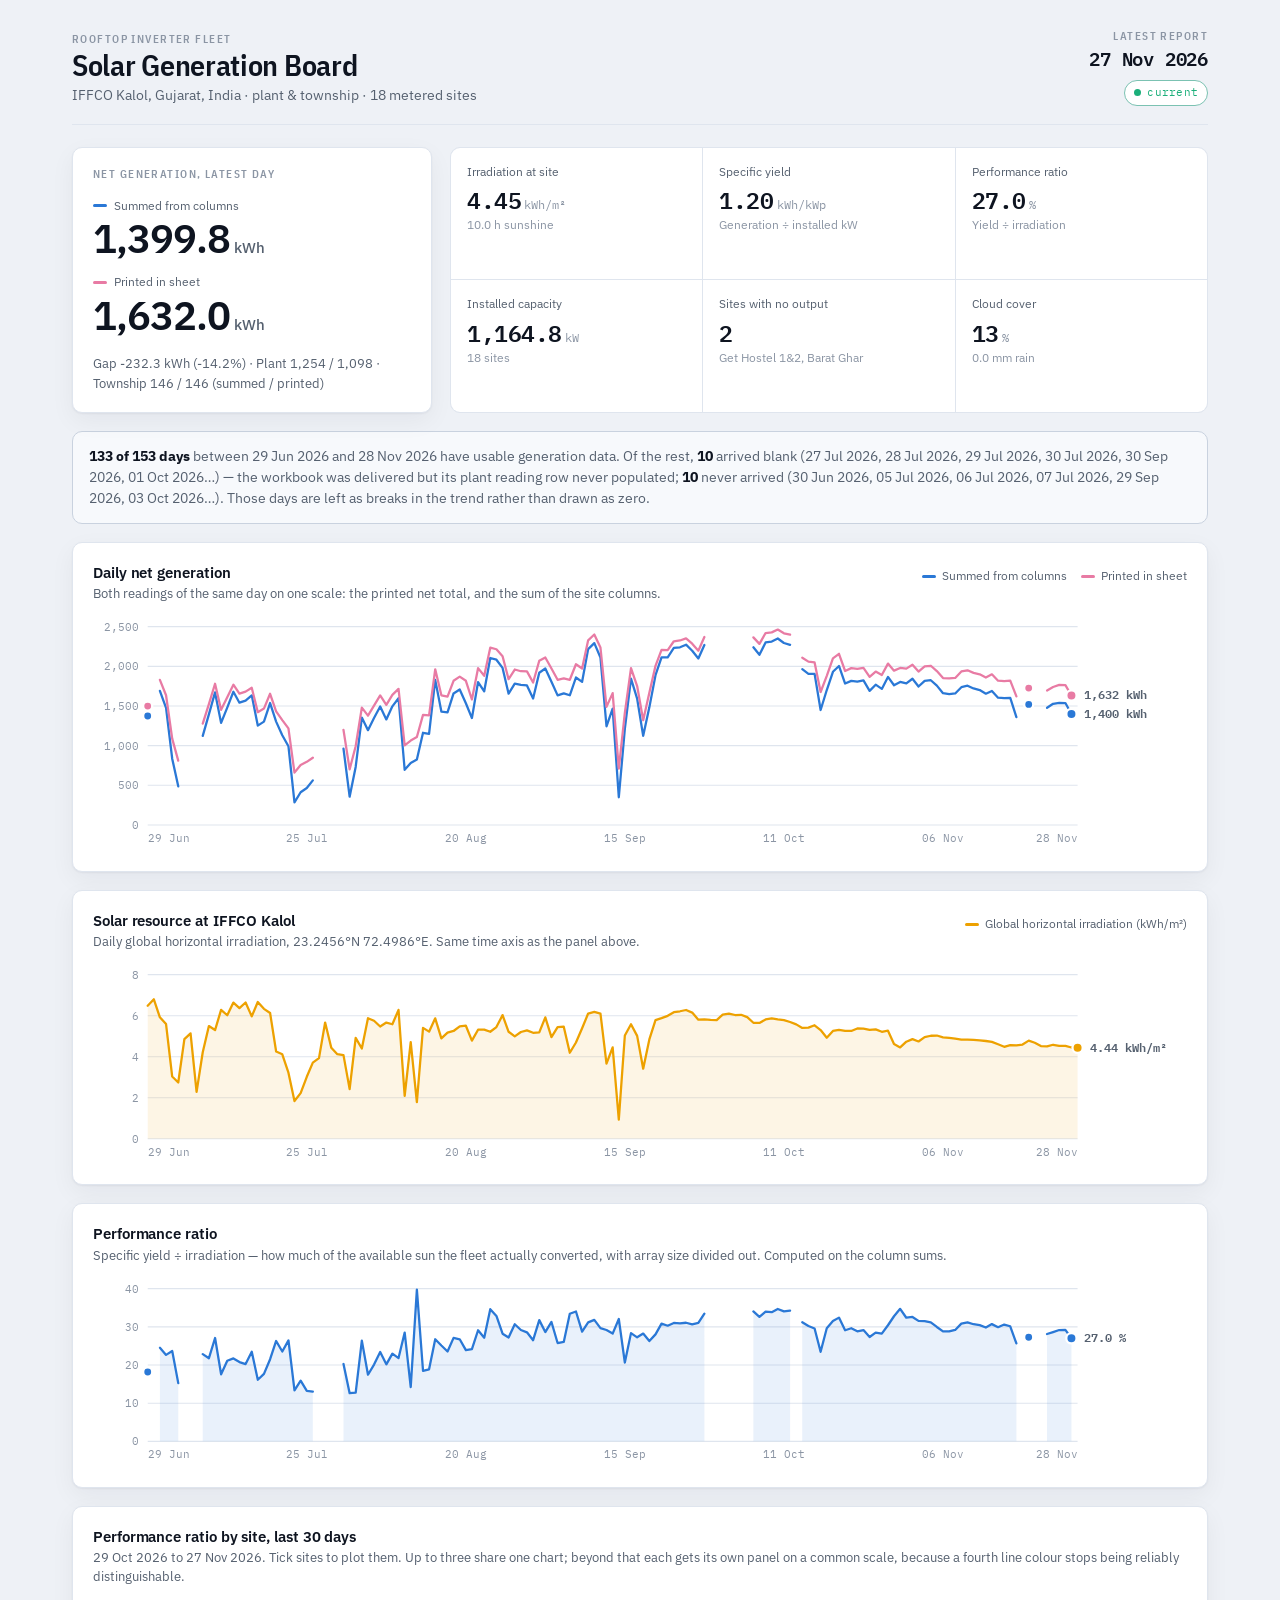
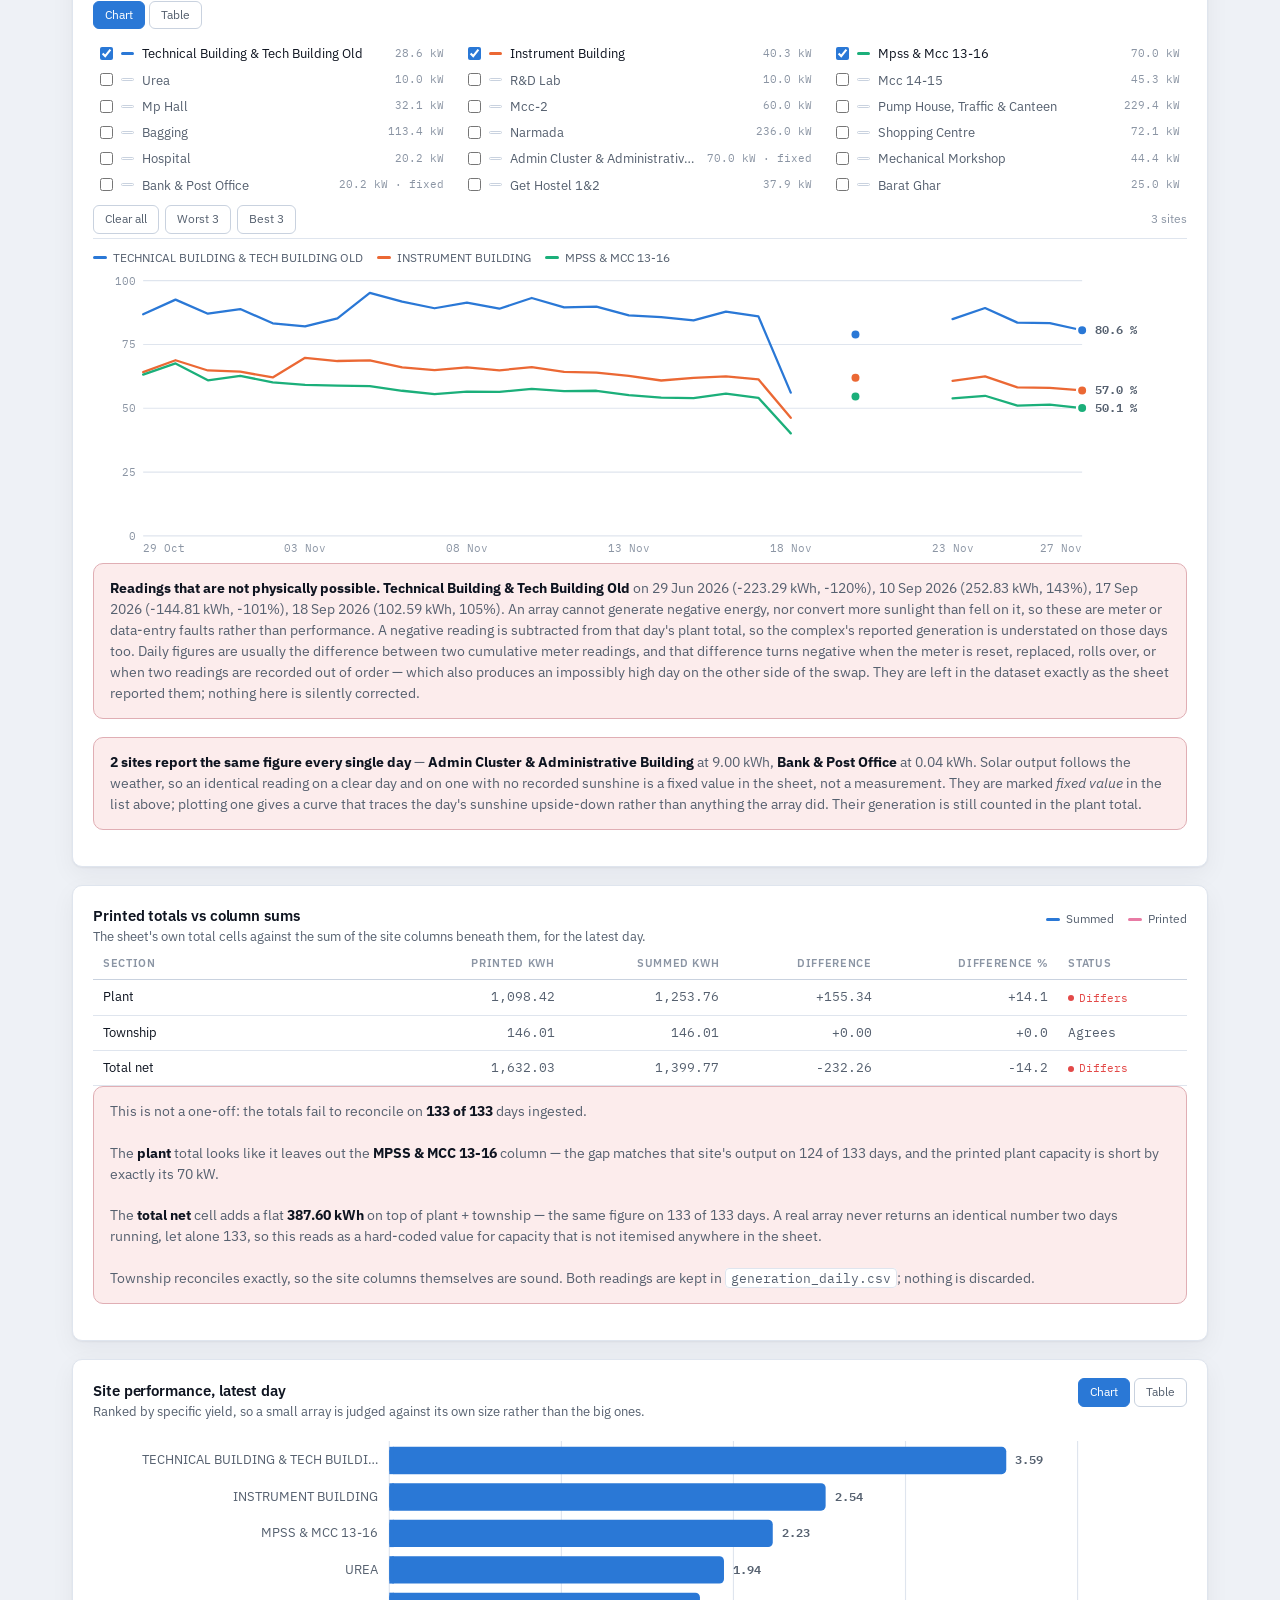
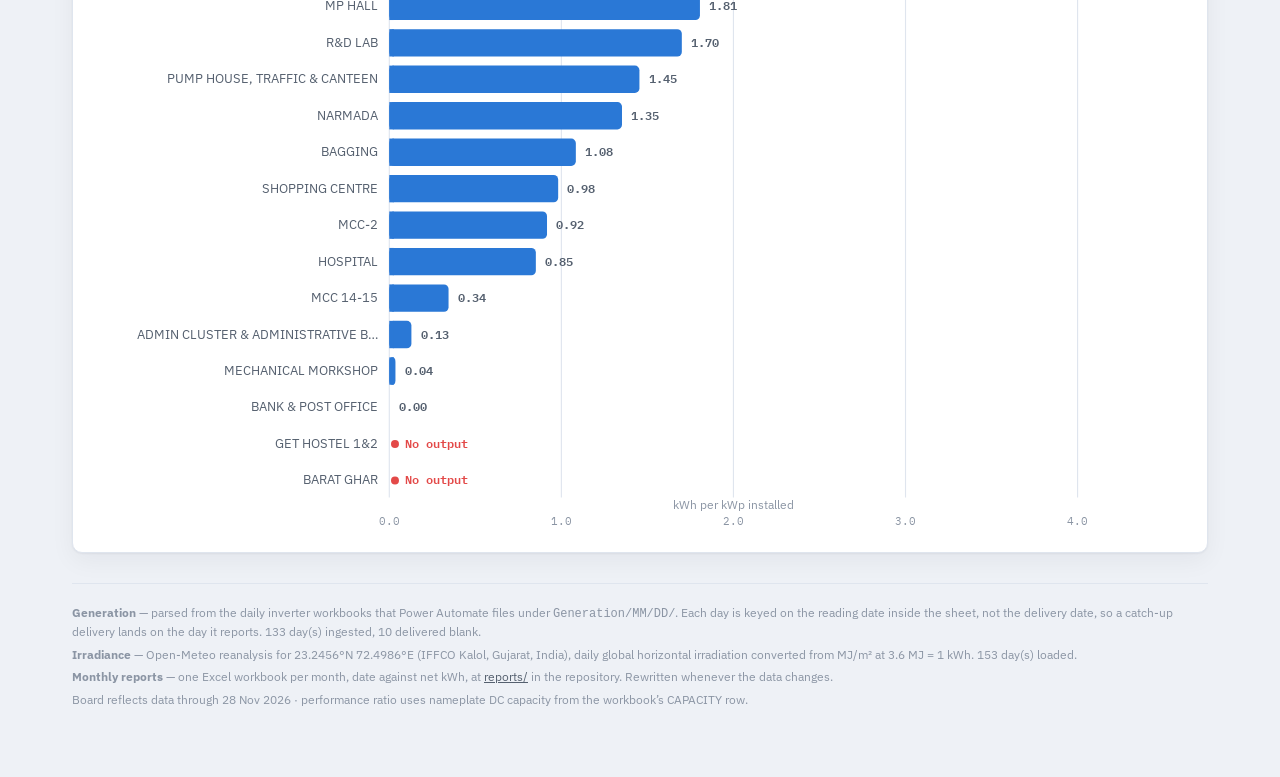
==== commit 4237905d: "Daily solar update: 2026-11-28" ====
--- a/dashboard/index.html
+++ b/dashboard/index.html
@@ -338,7 +338,7 @@
 </style>
 </head>
 <body>
-<div class="wrap"><div class="rail"><div><div class="eyebrow">Rooftop inverter fleet</div><h1>Solar Generation Board</h1><div class="sub">IFFCO Kalol, Gujarat, India · plant &amp; township · 18 metered sites</div></div><div class="stamp"><div class="eyebrow">Latest report</div><div class="d">26 Nov 2026</div><div style="margin-top:5px"><span class="chip ok"><span class="dot"></span>current</span></div></div></div><div class="band"><section class="card hero"><div class="eyebrow">Net generation, latest day</div><div class="figs"><div class="fig"><div class="fl"><i style="background:var(--gen)"></i>Summed from columns</div><div class="val">1,538.0<span class="unit">kWh</span></div></div><div class="fig"><div class="fl"><i style="background:var(--printed)"></i>Printed in sheet</div><div class="val">1,763.3<span class="unit">kWh</span></div></div></div><div class="note">Gap -225.3 kWh (-12.8%) · Plant 1,386 / 1,224 · Township 152 / 152  (summed / printed)</div></section><div class="kpis"><div class="kpi"><div class="k">Irradiation at site</div><div class="v">4.53<small>kWh/m²</small></div><div class="m">10.0 h sunshine</div></div><div class="kpi"><div class="k">Specific yield</div><div class="v">1.32<small>kWh/kWp</small></div><div class="m">Generation ÷ installed kW</div></div><div class="kpi"><div class="k">Performance ratio</div><div class="v">29.2<small>%</small></div><div class="m">Yield ÷ irradiation</div></div><div class="kpi"><div class="k">Installed capacity</div><div class="v">1,164.8<small>kW</small></div><div class="m">18 sites</div></div><div class="kpi"><div class="k">Sites with no output</div><div class="v">2</div><div class="m">Get Hostel 1&amp;2, Barat Ghar</div></div><div class="kpi"><div class="k">Cloud cover</div><div class="v">5<small>%</small></div><div class="m">0.0 mm rain</div></div></div></div><div class="notice info"><div class="body"><b>132 of 152 days</b> between 29 Jun 2026 and 27 Nov 2026 have usable generation data. Of the rest, <b>10</b> arrived blank (27 Jul 2026, 28 Jul 2026, 29 Jul 2026, 30 Jul 2026, 30 Sep 2026, 01 Oct 2026…) — the workbook was delivered but its plant reading row never populated; <b>10</b> never arrived (30 Jun 2026, 05 Jul 2026, 06 Jul 2026, 07 Jul 2026, 29 Sep 2026, 03 Oct 2026…). Those days are left as breaks in the trend rather than drawn as zero.</div></div><section class="card panel"><div class="panel-head"><div><h2>Daily net generation</h2><div class="cap">Both readings of the same day on one scale: the printed net total, and the sum of the site columns.</div></div><div class="legend"><span><i style="background:var(--gen)"></i>Summed from columns</span><span><i style="background:var(--printed)"></i>Printed in sheet</span></div></div><div class="plot" id="p-gen"><svg viewBox="0 0 960 210" role="img" aria-label="Summed from columns and Printed in sheet over time"><line class="grid" x1="48" y1="186.0" x2="864" y2="186.0"/><text class="axis" x="40" y="189.5" text-anchor="end">0</text><line class="grid" x1="48" y1="151.2" x2="864" y2="151.2"/><text class="axis" x="40" y="154.7" text-anchor="end">500</text><line class="grid" x1="48" y1="116.4" x2="864" y2="116.4"/><text class="axis" x="40" y="119.9" text-anchor="end">1,000</text><line class="grid" x1="48" y1="81.6" x2="864" y2="81.6"/><text class="axis" x="40" y="85.1" text-anchor="end">1,500</text><line class="grid" x1="48" y1="46.8" x2="864" y2="46.8"/><text class="axis" x="40" y="50.3" text-anchor="end">2,000</text><line class="grid" x1="48" y1="12.0" x2="864" y2="12.0"/><text class="axis" x="40" y="15.5" text-anchor="end">2,500</text><text class="axis" x="48.0" y="201" text-anchor="start">29 Jun</text><text class="axis" x="183.1" y="201" text-anchor="middle">24 Jul</text><text class="axis" x="318.2" y="201" text-anchor="middle">18 Aug</text><text class="axis" x="453.3" y="201" text-anchor="middle">12 Sep</text><text class="axis" x="588.4" y="201" text-anchor="middle">07 Oct</text><text class="axis" x="723.5" y="201" text-anchor="middle">01 Nov</text><text class="axis" x="864.0" y="201" text-anchor="end">27 Nov</text><circle cx="48.0" cy="90.4" r="4" fill="var(--gen)" stroke="var(--panel)" stroke-width="2"/><path d="M58.8,68.3 L64.2,83.2 L69.6,127.8 L75.0,152.1" fill="none" stroke="var(--gen)" stroke-width="2" stroke-linejoin="round" stroke-linecap="round"/><path d="M96.6,107.8 L102.0,89.0 L107.4,69.7 L112.8,96.4 L118.3,83.0 L123.7,69.1 L129.1,78.7 L134.5,76.9 L139.9,72.3 L145.3,98.8 L150.7,95.3 L156.1,79.0 L161.5,95.3 L166.9,107.3 L172.3,116.9 L177.7,166.1 L183.1,157.3 L188.5,153.6 L193.9,146.9" fill="none" stroke="var(--gen)" stroke-width="2" stroke-linejoin="round" stroke-linecap="round"/><path d="M220.9,119.0 L226.3,161.2 L231.7,135.1 L237.1,91.8 L242.5,102.8 L247.9,92.1 L253.4,82.1 L258.8,93.4 L264.2,81.9 L269.6,74.8 L275.0,137.6 L280.4,131.6 L285.8,128.5 L291.2,105.1 L296.6,106.1 L302.0,58.7 L307.4,86.5 L312.8,87.2 L318.2,70.6 L323.6,67.1 L329.0,79.2 L334.4,92.2 L339.8,60.6 L345.2,68.7 L350.6,39.5 L356.0,41.0 L361.4,48.2 L366.8,70.8 L372.2,61.9 L377.6,63.0 L383.0,63.6 L388.5,75.1 L393.9,52.4 L399.3,48.7 L404.7,60.4 L410.1,72.3 L415.5,70.5 L420.9,72.2 L426.3,56.6 L431.7,60.4 L437.1,31.7 L442.5,26.4 L447.9,39.1 L453.3,99.4 L458.7,84.0 L464.1,161.7 L469.5,101.7 L474.9,57.6 L480.3,75.2 L485.7,107.8 L491.1,82.8 L496.5,54.6 L501.9,38.9 L507.3,38.9 L512.7,30.7 L518.1,30.1 L523.5,27.8 L529.0,33.1 L534.4,39.9 L539.8,28.1" fill="none" stroke="var(--gen)" stroke-width="2" stroke-linejoin="round" stroke-linecap="round"/><path d="M583.0,30.1 L588.4,36.7 L593.8,25.8 L599.2,25.1 L604.6,22.4 L610.0,26.3 L615.4,27.9" fill="none" stroke="var(--gen)" stroke-width="2" stroke-linejoin="round" stroke-linecap="round"/><path d="M626.2,49.3 L631.6,53.4 L637.0,53.4 L642.4,85.1 L647.8,67.6 L653.2,51.6 L658.6,46.5 L664.1,61.9 L669.5,59.6 L674.9,60.3 L680.3,59.1 L685.7,68.3 L691.1,62.9 L696.5,66.6 L701.9,56.1 L707.3,63.4 L712.7,60.5 L718.1,61.8 L723.5,57.7 L728.9,64.5 L734.3,59.5 L739.7,59.0 L745.1,63.7 L750.5,70.4 L755.9,71.1 L761.3,70.6 L766.7,65.1 L772.1,63.8 L777.5,66.2 L782.9,67.6 L788.3,70.8 L793.7,68.4 L799.2,74.3 L804.6,74.7 L810.0,74.4 L815.4,91.3" fill="none" stroke="var(--gen)" stroke-width="2" stroke-linejoin="round" stroke-linecap="round"/><circle cx="826.2" cy="80.2" r="4" fill="var(--gen)" stroke="var(--panel)" stroke-width="2"/><path d="M842.4,83.2 L847.8,79.7 L853.2,78.8 L858.6,79.0" fill="none" stroke="var(--gen)" stroke-width="2" stroke-linejoin="round" stroke-linecap="round"/><circle cx="48.0" cy="81.7" r="4" fill="var(--printed)" stroke="var(--panel)" stroke-width="2"/><path d="M58.8,58.7 L64.2,72.2 L69.6,110.2 L75.0,129.5" fill="none" stroke="var(--printed)" stroke-width="2" stroke-linejoin="round" stroke-linecap="round"/><path d="M96.6,97.1 L102.0,79.9 L107.4,62.1 L112.8,85.0 L118.3,74.0 L123.7,62.9 L129.1,70.7 L134.5,69.0 L139.9,65.6 L145.3,87.0 L150.7,83.9 L156.1,70.9 L161.5,86.3 L166.9,94.0 L172.3,101.3 L177.7,140.1 L183.1,133.4 L188.5,130.6 L193.9,127.0" fill="none" stroke="var(--printed)" stroke-width="2" stroke-linejoin="round" stroke-linecap="round"/><path d="M220.9,102.5 L226.3,137.2 L231.7,116.9 L237.1,83.0 L242.5,90.1 L247.9,81.3 L253.4,72.3 L258.8,80.6 L264.2,71.9 L269.6,66.6 L275.0,116.1 L280.4,111.9 L285.8,108.8 L291.2,89.4 L296.6,89.8 L302.0,49.4 L307.4,72.2 L312.8,73.4 L318.2,59.5 L323.6,55.8 L329.0,59.5 L334.4,75.9 L339.8,48.4 L345.2,55.1 L350.6,30.4 L356.0,31.8 L361.4,37.9 L366.8,58.1 L372.2,49.6 L377.6,51.1 L383.0,51.2 L388.5,61.0 L393.9,41.9 L399.3,39.0 L404.7,48.7 L410.1,58.6 L415.5,57.4 L420.9,58.6 L426.3,45.0 L431.7,48.7 L437.1,24.0 L442.5,18.9 L447.9,30.3 L453.3,82.4 L458.7,70.3 L464.1,136.6 L469.5,87.7 L474.9,48.3 L480.3,64.1 L485.7,94.1 L491.1,69.9 L496.5,46.4 L501.9,32.4 L507.3,32.5 L512.7,24.8 L518.1,24.1 L523.5,22.3 L529.0,26.9 L534.4,33.1 L539.8,21.1" fill="none" stroke="var(--printed)" stroke-width="2" stroke-linejoin="round" stroke-linecap="round"/><path d="M583.0,21.4 L588.4,27.1 L593.8,17.6 L599.2,17.0 L604.6,14.5 L610.0,17.8 L615.4,19.0" fill="none" stroke="var(--printed)" stroke-width="2" stroke-linejoin="round" stroke-linecap="round"/><path d="M626.2,39.2 L631.6,42.7 L637.0,43.4 L642.4,69.3 L647.8,55.1 L653.2,39.8 L658.6,35.8 L664.1,50.9 L669.5,48.4 L674.9,49.0 L680.3,48.1 L685.7,56.0 L691.1,51.4 L696.5,54.4 L701.9,44.4 L707.3,50.6 L712.7,48.2 L718.1,48.8 L723.5,45.4 L728.9,51.4 L734.3,46.8 L739.7,46.3 L745.1,51.0 L750.5,57.1 L755.9,57.3 L761.3,57.0 L766.7,51.3 L772.1,50.3 L777.5,52.5 L782.9,53.8 L788.3,56.6 L793.7,53.8 L799.2,59.4 L804.6,59.8 L810.0,59.4 L815.4,73.2" fill="none" stroke="var(--printed)" stroke-width="2" stroke-linejoin="round" stroke-linecap="round"/><circle cx="826.2" cy="65.9" r="4" fill="var(--printed)" stroke="var(--panel)" stroke-width="2"/><path d="M842.4,68.0 L847.8,64.9 L853.2,63.1 L858.6,63.3" fill="none" stroke="var(--printed)" stroke-width="2" stroke-linejoin="round" stroke-linecap="round"/><circle cx="858.6" cy="63.3" r="4.5" fill="var(--printed)" stroke="var(--panel)" stroke-width="2"/><text class="dlabel" x="869.6" y="66.8">1,763 kWh</text><circle cx="858.6" cy="79.0" r="4.5" fill="var(--gen)" stroke="var(--panel)" stroke-width="2"/><text class="dlabel" x="869.6" y="82.5">1,538 kWh</text><line class="crosshair" x1="0" y1="12" x2="0" y2="186"/><circle class="hover-dot" cx="0" cy="0" r="4.5" fill="var(--gen)" stroke="var(--panel)" stroke-width="2" style="opacity:0"/><circle class="hover-dot" cx="0" cy="0" r="4.5" fill="var(--printed)" stroke="var(--panel)" stroke-width="2" style="opacity:0"/></svg><div class="tip"></div></div></section><section class="card panel"><div class="panel-head"><div><h2>Solar resource at IFFCO Kalol</h2><div class="cap">Daily global horizontal irradiation, 23.2456°N 72.4986°E. Same time axis as the panel above.</div></div><div class="legend"><span><i style="background:var(--sun)"></i>Global horizontal irradiation (kWh/m²)</span></div></div><div class="plot" id="p-irr"><svg viewBox="0 0 960 180" role="img" aria-label="Irradiation (GHI) over time"><line class="grid" x1="48" y1="156.0" x2="864" y2="156.0"/><text class="axis" x="40" y="159.5" text-anchor="end">0</text><line class="grid" x1="48" y1="120.0" x2="864" y2="120.0"/><text class="axis" x="40" y="123.5" text-anchor="end">2</text><line class="grid" x1="48" y1="84.0" x2="864" y2="84.0"/><text class="axis" x="40" y="87.5" text-anchor="end">4</text><line class="grid" x1="48" y1="48.0" x2="864" y2="48.0"/><text class="axis" x="40" y="51.5" text-anchor="end">6</text><line class="grid" x1="48" y1="12.0" x2="864" y2="12.0"/><text class="axis" x="40" y="15.5" text-anchor="end">8</text><text class="axis" x="48.0" y="171" text-anchor="start">29 Jun</text><text class="axis" x="183.1" y="171" text-anchor="middle">24 Jul</text><text class="axis" x="318.2" y="171" text-anchor="middle">18 Aug</text><text class="axis" x="453.3" y="171" text-anchor="middle">12 Sep</text><text class="axis" x="588.4" y="171" text-anchor="middle">07 Oct</text><text class="axis" x="723.5" y="171" text-anchor="middle">01 Nov</text><text class="axis" x="864.0" y="171" text-anchor="end">27 Nov</text><path d="M48.0,156.0 L48.0,39.3 L53.4,33.6 L58.8,49.4 L64.2,55.3 L69.6,101.4 L75.0,106.6 L80.4,68.6 L85.8,63.5 L91.2,114.8 L96.6,80.1 L102.0,57.1 L107.4,60.6 L112.8,42.9 L118.3,47.6 L123.7,36.5 L129.1,41.3 L134.5,36.4 L139.9,48.6 L145.3,36.0 L150.7,42.0 L156.1,45.6 L161.5,79.4 L166.9,81.9 L172.3,98.0 L177.7,122.9 L183.1,115.9 L188.5,101.6 L193.9,89.2 L199.3,85.2 L204.7,54.0 L210.1,76.2 L215.5,81.8 L220.9,82.6 L226.3,112.4 L231.7,67.5 L237.1,76.8 L242.5,50.2 L247.9,52.4 L253.4,57.5 L258.8,54.0 L264.2,55.5 L269.6,42.9 L275.0,118.3 L280.4,71.2 L285.8,123.9 L291.2,58.7 L296.6,62.0 L302.0,50.3 L307.4,67.9 L312.8,62.9 L318.2,61.4 L323.6,57.3 L329.0,56.8 L334.4,69.9 L339.8,60.3 L345.2,60.2 L350.6,62.1 L356.0,58.0 L361.4,47.5 L366.8,62.1 L372.2,66.1 L377.6,62.3 L383.0,60.9 L388.5,63.0 L393.9,62.6 L399.3,49.5 L404.7,66.8 L410.1,58.0 L415.5,57.6 L420.9,80.5 L426.3,71.5 L431.7,59.0 L437.1,46.1 L442.5,44.7 L447.9,46.1 L453.3,90.1 L458.7,75.8 L464.1,139.2 L469.5,65.4 L474.9,55.5 L480.3,65.7 L485.7,94.5 L491.1,68.8 L496.5,51.9 L501.9,50.1 L507.3,48.1 L512.7,44.9 L518.1,44.1 L523.5,43.0 L529.0,45.3 L534.4,51.5 L539.8,51.2 L545.2,51.7 L550.6,51.8 L556.0,47.0 L561.4,46.1 L566.8,47.4 L572.2,47.2 L577.6,49.3 L583.0,54.2 L588.4,54.3 L593.8,51.3 L599.2,50.4 L604.6,51.3 L610.0,51.9 L615.4,53.5 L620.8,55.6 L626.2,58.7 L631.6,58.5 L637.0,56.4 L642.4,60.6 L647.8,67.3 L653.2,61.4 L658.6,60.5 L664.1,61.4 L669.5,61.4 L674.9,59.2 L680.3,59.4 L685.7,60.5 L691.1,60.0 L696.5,62.1 L701.9,61.2 L707.3,72.9 L712.7,75.8 L718.1,70.8 L723.5,68.6 L728.9,70.6 L734.3,66.8 L739.7,65.6 L745.1,65.4 L750.5,67.0 L755.9,67.5 L761.3,68.2 L766.7,69.0 L772.1,68.9 L777.5,69.3 L782.9,69.7 L788.3,70.2 L793.7,71.0 L799.2,73.1 L804.6,75.3 L810.0,73.8 L815.4,74.1 L820.8,73.3 L826.2,69.9 L831.6,71.7 L837.0,74.6 L842.4,74.9 L847.8,73.5 L853.2,74.4 L858.6,74.5 L864.0,75.9 L864.0,156.0 Z" fill="var(--sun)" opacity="0.10"/><path d="M48.0,39.3 L53.4,33.6 L58.8,49.4 L64.2,55.3 L69.6,101.4 L75.0,106.6 L80.4,68.6 L85.8,63.5 L91.2,114.8 L96.6,80.1 L102.0,57.1 L107.4,60.6 L112.8,42.9 L118.3,47.6 L123.7,36.5 L129.1,41.3 L134.5,36.4 L139.9,48.6 L145.3,36.0 L150.7,42.0 L156.1,45.6 L161.5,79.4 L166.9,81.9 L172.3,98.0 L177.7,122.9 L183.1,115.9 L188.5,101.6 L193.9,89.2 L199.3,85.2 L204.7,54.0 L210.1,76.2 L215.5,81.8 L220.9,82.6 L226.3,112.4 L231.7,67.5 L237.1,76.8 L242.5,50.2 L247.9,52.4 L253.4,57.5 L258.8,54.0 L264.2,55.5 L269.6,42.9 L275.0,118.3 L280.4,71.2 L285.8,123.9 L291.2,58.7 L296.6,62.0 L302.0,50.3 L307.4,67.9 L312.8,62.9 L318.2,61.4 L323.6,57.3 L329.0,56.8 L334.4,69.9 L339.8,60.3 L345.2,60.2 L350.6,62.1 L356.0,58.0 L361.4,47.5 L366.8,62.1 L372.2,66.1 L377.6,62.3 L383.0,60.9 L388.5,63.0 L393.9,62.6 L399.3,49.5 L404.7,66.8 L410.1,58.0 L415.5,57.6 L420.9,80.5 L426.3,71.5 L431.7,59.0 L437.1,46.1 L442.5,44.7 L447.9,46.1 L453.3,90.1 L458.7,75.8 L464.1,139.2 L469.5,65.4 L474.9,55.5 L480.3,65.7 L485.7,94.5 L491.1,68.8 L496.5,51.9 L501.9,50.1 L507.3,48.1 L512.7,44.9 L518.1,44.1 L523.5,43.0 L529.0,45.3 L534.4,51.5 L539.8,51.2 L545.2,51.7 L550.6,51.8 L556.0,47.0 L561.4,46.1 L566.8,47.4 L572.2,47.2 L577.6,49.3 L583.0,54.2 L588.4,54.3 L593.8,51.3 L599.2,50.4 L604.6,51.3 L610.0,51.9 L615.4,53.5 L620.8,55.6 L626.2,58.7 L631.6,58.5 L637.0,56.4 L642.4,60.6 L647.8,67.3 L653.2,61.4 L658.6,60.5 L664.1,61.4 L669.5,61.4 L674.9,59.2 L680.3,59.4 L685.7,60.5 L691.1,60.0 L696.5,62.1 L701.9,61.2 L707.3,72.9 L712.7,75.8 L718.1,70.8 L723.5,68.6 L728.9,70.6 L734.3,66.8 L739.7,65.6 L745.1,65.4 L750.5,67.0 L755.9,67.5 L761.3,68.2 L766.7,69.0 L772.1,68.9 L777.5,69.3 L782.9,69.7 L788.3,70.2 L793.7,71.0 L799.2,73.1 L804.6,75.3 L810.0,73.8 L815.4,74.1 L820.8,73.3 L826.2,69.9 L831.6,71.7 L837.0,74.6 L842.4,74.9 L847.8,73.5 L853.2,74.4 L858.6,74.5 L864.0,75.9" fill="none" stroke="var(--sun)" stroke-width="2" stroke-linejoin="round" stroke-linecap="round"/><circle cx="864.0" cy="75.9" r="4.5" fill="var(--sun)" stroke="var(--panel)" stroke-width="2"/><text class="dlabel" x="875.0" y="79.4">4.45 kWh/m²</text><line class="crosshair" x1="0" y1="12" x2="0" y2="156"/><circle class="hover-dot" cx="0" cy="0" r="4.5" fill="var(--sun)" stroke="var(--panel)" stroke-width="2" style="opacity:0"/></svg><div class="tip"></div></div></section><section class="card panel"><div class="panel-head"><div><h2>Performance ratio</h2><div class="cap">Specific yield ÷ irradiation — how much of the available sun the fleet actually converted, with array size divided out. Computed on the column sums.</div></div></div><div class="plot" id="p-pr"><svg viewBox="0 0 960 170" role="img" aria-label="Performance ratio over time"><line class="grid" x1="48" y1="146.0" x2="864" y2="146.0"/><text class="axis" x="40" y="149.5" text-anchor="end">0</text><line class="grid" x1="48" y1="112.5" x2="864" y2="112.5"/><text class="axis" x="40" y="116.0" text-anchor="end">10</text><line class="grid" x1="48" y1="79.0" x2="864" y2="79.0"/><text class="axis" x="40" y="82.5" text-anchor="end">20</text><line class="grid" x1="48" y1="45.5" x2="864" y2="45.5"/><text class="axis" x="40" y="49.0" text-anchor="end">30</text><line class="grid" x1="48" y1="12.0" x2="864" y2="12.0"/><text class="axis" x="40" y="15.5" text-anchor="end">40</text><text class="axis" x="48.0" y="161" text-anchor="start">29 Jun</text><text class="axis" x="183.1" y="161" text-anchor="middle">24 Jul</text><text class="axis" x="318.2" y="161" text-anchor="middle">18 Aug</text><text class="axis" x="453.3" y="161" text-anchor="middle">12 Sep</text><text class="axis" x="588.4" y="161" text-anchor="middle">07 Oct</text><text class="axis" x="723.5" y="161" text-anchor="middle">01 Nov</text><text class="axis" x="864.0" y="161" text-anchor="end">27 Nov</text><circle cx="48.0" cy="85.1" r="4" fill="var(--gen)" stroke="var(--panel)" stroke-width="2"/><path d="M58.8,146.0 L58.8,63.9 L64.2,70.1 L69.6,66.7 L75.0,94.9 L75.0,146.0 Z" fill="var(--gen)" opacity="0.10"/><path d="M58.8,63.9 L64.2,70.1 L69.6,66.7 L75.0,94.9" fill="none" stroke="var(--gen)" stroke-width="2" stroke-linejoin="round" stroke-linecap="round"/><path d="M96.6,146.0 L96.6,69.4 L102.0,73.0 L107.4,55.3 L112.8,87.1 L118.3,75.3 L123.7,73.2 L129.1,76.4 L134.5,78.2 L139.9,67.3 L145.3,91.9 L150.7,86.8 L156.1,73.9 L161.5,57.9 L166.9,67.1 L172.3,57.4 L177.7,101.2 L183.1,92.7 L188.5,101.7 L193.9,102.4 L193.9,146.0 Z" fill="var(--gen)" opacity="0.10"/><path d="M96.6,69.4 L102.0,73.0 L107.4,55.3 L112.8,87.1 L118.3,75.3 L123.7,73.2 L129.1,76.4 L134.5,78.2 L139.9,67.3 L145.3,91.9 L150.7,86.8 L156.1,73.9 L161.5,57.9 L166.9,67.1 L172.3,57.4 L177.7,101.2 L183.1,92.7 L188.5,101.7 L193.9,102.4" fill="none" stroke="var(--gen)" stroke-width="2" stroke-linejoin="round" stroke-linecap="round"/><path d="M220.9,146.0 L220.9,78.1 L226.3,103.7 L231.7,103.2 L237.1,57.6 L242.5,87.5 L247.9,78.6 L253.4,67.6 L258.8,78.4 L264.2,69.0 L269.6,72.9 L275.0,50.5 L280.4,98.3 L285.8,12.8 L291.2,84.2 L296.6,82.8 L302.0,56.4 L307.4,61.9 L312.8,67.1 L318.2,55.2 L323.6,56.4 L329.0,65.9 L334.4,65.0 L339.8,48.5 L345.2,55.0 L350.6,30.0 L356.0,35.9 L361.4,51.5 L366.8,54.8 L372.2,43.2 L377.6,48.3 L383.0,50.3 L388.5,57.2 L393.9,39.6 L399.3,50.1 L404.7,41.2 L410.1,59.7 L415.5,58.7 L420.9,34.0 L426.3,32.0 L431.7,49.7 L437.1,41.6 L442.5,39.4 L447.9,46.6 L453.3,48.3 L458.7,51.4 L464.1,38.6 L469.5,76.8 L474.9,51.0 L480.3,54.7 L485.7,51.4 L491.1,58.0 L496.5,52.1 L501.9,42.7 L507.3,44.5 L512.7,42.1 L518.1,42.4 L523.5,41.9 L529.0,43.3 L534.4,42.1 L539.8,34.0 L539.8,146.0 Z" fill="var(--gen)" opacity="0.10"/><path d="M220.9,78.1 L226.3,103.7 L231.7,103.2 L237.1,57.6 L242.5,87.5 L247.9,78.6 L253.4,67.6 L258.8,78.4 L264.2,69.0 L269.6,72.9 L275.0,50.5 L280.4,98.3 L285.8,12.8 L291.2,84.2 L296.6,82.8 L302.0,56.4 L307.4,61.9 L312.8,67.1 L318.2,55.2 L323.6,56.4 L329.0,65.9 L334.4,65.0 L339.8,48.5 L345.2,55.0 L350.6,30.0 L356.0,35.9 L361.4,51.5 L366.8,54.8 L372.2,43.2 L377.6,48.3 L383.0,50.3 L388.5,57.2 L393.9,39.6 L399.3,50.1 L404.7,41.2 L410.1,59.7 L415.5,58.7 L420.9,34.0 L426.3,32.0 L431.7,49.7 L437.1,41.6 L442.5,39.4 L447.9,46.6 L453.3,48.3 L458.7,51.4 L464.1,38.6 L469.5,76.8 L474.9,51.0 L480.3,54.7 L485.7,51.4 L491.1,58.0 L496.5,52.1 L501.9,42.7 L507.3,44.5 L512.7,42.1 L518.1,42.4 L523.5,41.9 L529.0,43.3 L534.4,42.1 L539.8,34.0" fill="none" stroke="var(--gen)" stroke-width="2" stroke-linejoin="round" stroke-linecap="round"/><path d="M583.0,146.0 L583.0,32.0 L588.4,36.8 L593.8,32.2 L599.2,32.6 L604.6,29.8 L610.0,31.9 L615.4,31.3 L615.4,146.0 Z" fill="var(--gen)" opacity="0.10"/><path d="M583.0,32.0 L588.4,36.8 L593.8,32.2 L599.2,32.6 L604.6,29.8 L610.0,31.9 L615.4,31.3" fill="none" stroke="var(--gen)" stroke-width="2" stroke-linejoin="round" stroke-linecap="round"/><path d="M626.2,146.0 L626.2,41.5 L631.6,44.8 L637.0,46.9 L642.4,67.4 L647.8,46.7 L653.2,40.4 L658.6,37.4 L664.1,48.5 L669.5,46.7 L674.9,49.4 L680.3,48.3 L685.7,54.4 L691.1,50.6 L696.5,51.4 L701.9,44.1 L707.3,36.2 L712.7,29.7 L718.1,37.5 L723.5,36.8 L728.9,40.3 L734.3,40.5 L739.7,41.5 L745.1,45.6 L750.5,49.5 L755.9,49.4 L761.3,48.2 L766.7,42.7 L772.1,41.6 L777.5,43.2 L782.9,44.0 L788.3,46.1 L793.7,43.1 L799.2,45.8 L804.6,43.5 L810.0,45.0 L815.4,60.0 L815.4,146.0 Z" fill="var(--gen)" opacity="0.10"/><path d="M626.2,41.5 L631.6,44.8 L637.0,46.9 L642.4,67.4 L647.8,46.7 L653.2,40.4 L658.6,37.4 L664.1,48.5 L669.5,46.7 L674.9,49.4 L680.3,48.3 L685.7,54.4 L691.1,50.6 L696.5,51.4 L701.9,44.1 L707.3,36.2 L712.7,29.7 L718.1,37.5 L723.5,36.8 L728.9,40.3 L734.3,40.5 L739.7,41.5 L745.1,45.6 L750.5,49.5 L755.9,49.4 L761.3,48.2 L766.7,42.7 L772.1,41.6 L777.5,43.2 L782.9,44.0 L788.3,46.1 L793.7,43.1 L799.2,45.8 L804.6,43.5 L810.0,45.0 L815.4,60.0" fill="none" stroke="var(--gen)" stroke-width="2" stroke-linejoin="round" stroke-linecap="round"/><circle cx="826.2" cy="54.6" r="4" fill="var(--gen)" stroke="var(--panel)" stroke-width="2"/><path d="M842.4,146.0 L842.4,51.8 L847.8,50.1 L853.2,48.3 L858.6,48.2 L858.6,146.0 Z" fill="var(--gen)" opacity="0.10"/><path d="M842.4,51.8 L847.8,50.1 L853.2,48.3 L858.6,48.2" fill="none" stroke="var(--gen)" stroke-width="2" stroke-linejoin="round" stroke-linecap="round"/><circle cx="858.6" cy="48.2" r="4.5" fill="var(--gen)" stroke="var(--panel)" stroke-width="2"/><text class="dlabel" x="869.6" y="51.7">29.2 %</text><line class="crosshair" x1="0" y1="12" x2="0" y2="146"/><circle class="hover-dot" cx="0" cy="0" r="4.5" fill="var(--gen)" stroke="var(--panel)" stroke-width="2" style="opacity:0"/></svg><div class="tip"></div></div></section><section class="card panel" id="p-siteline"><div class="panel-head"><div><h2>Performance ratio by site, last 30 days</h2><div class="cap">28 Oct 2026 to 26 Nov 2026. Tick sites to plot them. Up to three share one chart; beyond that each gets its own panel on a common scale, because a fourth line colour stops being reliably distinguishable.</div></div><div class="tabs" data-tabs><button class="tab" data-target="line-chart" aria-selected="true">Chart</button><button class="tab" data-target="line-table" aria-selected="false">Table</button></div></div><div id="line-chart"><div class="picker"><label class="pick"><input type="checkbox" data-site="0" checked><span class="sw" data-slot=""></span><span class="nm">Technical Building &amp; Tech Building Old</span><span class="cap">28.6 kW</span></label><label class="pick"><input type="checkbox" data-site="1" checked><span class="sw" data-slot=""></span><span class="nm">Instrument Building</span><span class="cap">40.3 kW</span></label><label class="pick"><input type="checkbox" data-site="2" checked><span class="sw" data-slot=""></span><span class="nm">Mpss &amp; Mcc 13-16</span><span class="cap">70.0 kW</span></label><label class="pick"><input type="checkbox" data-site="3"><span class="sw" data-slot=""></span><span class="nm">Urea</span><span class="cap">10.0 kW</span></label><label class="pick"><input type="checkbox" data-site="4"><span class="sw" data-slot=""></span><span class="nm">R&amp;D Lab</span><span class="cap">10.0 kW</span></label><label class="pick"><input type="checkbox" data-site="5"><span class="sw" data-slot=""></span><span class="nm">Mcc 14-15</span><span class="cap">45.3 kW</span></label><label class="pick"><input type="checkbox" data-site="6"><span class="sw" data-slot=""></span><span class="nm">Mp Hall</span><span class="cap">32.1 kW</span></label><label class="pick"><input type="checkbox" data-site="7"><span class="sw" data-slot=""></span><span class="nm">Mcc-2</span><span class="cap">60.0 kW</span></label><label class="pick"><input type="checkbox" data-site="8"><span class="sw" data-slot=""></span><span class="nm">Pump House, Traffic &amp; Canteen</span><span class="cap">229.4 kW</span></label><label class="pick"><input type="checkbox" data-site="9"><span class="sw" data-slot=""></span><span class="nm">Bagging</span><span class="cap">113.4 kW</span></label><label class="pick"><input type="checkbox" data-site="10"><span class="sw" data-slot=""></span><span class="nm">Narmada</span><span class="cap">236.0 kW</span></label><label class="pick"><input type="checkbox" data-site="11"><span class="sw" data-slot=""></span><span class="nm">Shopping Centre</span><span class="cap">72.1 kW</span></label><label class="pick"><input type="checkbox" data-site="12"><span class="sw" data-slot=""></span><span class="nm">Hospital</span><span class="cap">20.2 kW</span></label><label class="pick"><input type="checkbox" data-site="13"><span class="sw" data-slot=""></span><span class="nm">Admin Cluster &amp; Administrative Building</span><span class="cap">70.0 kW · fixed</span></label><label class="pick"><input type="checkbox" data-site="14"><span class="sw" data-slot=""></span><span class="nm">Mechanical Morkshop</span><span class="cap">44.4 kW</span></label><label class="pick"><input type="checkbox" data-site="15"><span class="sw" data-slot=""></span><span class="nm">Bank &amp; Post Office</span><span class="cap">20.2 kW · fixed</span></label><label class="pick"><input type="checkbox" data-site="16"><span class="sw" data-slot=""></span><span class="nm">Get Hostel 1&amp;2</span><span class="cap">37.9 kW</span></label><label class="pick"><input type="checkbox" data-site="17"><span class="sw" data-slot=""></span><span class="nm">Barat Ghar</span><span class="cap">25.0 kW</span></label></div><div class="picker-bar"><button class="tab" id="pick-none">Clear all</button><button class="tab" id="pick-worst">Worst 3</button><button class="tab" id="pick-best">Best 3</button><span class="cap" id="pick-count"></span></div><div class="plot" id="siteplot"><div class="tip"></div></div></div><div id="line-table" class="hidden"><div class="scroller"><table><thead><tr><th>Site</th><th>Capacity kW</th><th>Period PR %</th><th>Best %</th><th>Worst %</th><th>Days reported</th><th style="text-align:left">Status</th></tr></thead><tbody><tr><td>TECHNICAL BUILDING &amp; TECH BUILDING OLD</td><td>28.60</td><td>86.0</td><td>95.2</td><td>56.2</td><td>27</td><td style="text-align:left"><span class="flag">4 impossible readings &mdash; check the meter</span></td></tr><tr><td>INSTRUMENT BUILDING</td><td>40.30</td><td>63.3</td><td>69.8</td><td>46.3</td><td>27</td><td style="text-align:left">OK</td></tr><tr><td>MPSS &amp; MCC 13-16</td><td>70.00</td><td>56.6</td><td>67.6</td><td>40.2</td><td>27</td><td style="text-align:left">OK</td></tr><tr><td>UREA</td><td>10.00</td><td>50.9</td><td>61.6</td><td>34.9</td><td>27</td><td style="text-align:left">OK</td></tr><tr><td>R&amp;D LAB</td><td>10.00</td><td>46.9</td><td>58.3</td><td>33.0</td><td>27</td><td style="text-align:left">OK</td></tr><tr><td>MCC 14-15</td><td>45.30</td><td>45.6</td><td>63.6</td><td>0.2</td><td>27</td><td style="text-align:left"><span class="flag">4 days at zero</span></td></tr><tr><td>MP HALL</td><td>32.13</td><td>40.8</td><td>56.5</td><td>25.1</td><td>27</td><td style="text-align:left">OK</td></tr><tr><td>MCC-2</td><td>60.00</td><td>37.6</td><td>45.6</td><td>0.0</td><td>27</td><td style="text-align:left"><span class="flag">1 days at zero</span></td></tr><tr><td>PUMP HOUSE, TRAFFIC &amp; CANTEEN</td><td>229.36</td><td>32.0</td><td>34.2</td><td>29.3</td><td>27</td><td style="text-align:left">OK</td></tr><tr><td>BAGGING</td><td>113.40</td><td>29.3</td><td>35.9</td><td>21.0</td><td>27</td><td style="text-align:left">OK</td></tr><tr><td>NARMADA</td><td>236.00</td><td>27.2</td><td>32.7</td><td>21.8</td><td>27</td><td style="text-align:left">OK</td></tr><tr><td>SHOPPING CENTRE</td><td>72.14</td><td>25.7</td><td>30.0</td><td>18.4</td><td>27</td><td style="text-align:left">OK</td></tr><tr><td>HOSPITAL</td><td>20.16</td><td>21.7</td><td>25.9</td><td>16.1</td><td>27</td><td style="text-align:left">OK</td></tr><tr><td>ADMIN CLUSTER &amp; ADMINISTRATIVE BUILDING</td><td>70.00</td><td>2.7</td><td>2.9</td><td>2.4</td><td>27</td><td style="text-align:left"><span class="flag">same 9.00 kWh every day &mdash; not metered?</span></td></tr><tr><td>MECHANICAL MORKSHOP</td><td>44.40</td><td>1.8</td><td>28.0</td><td>0.6</td><td>27</td><td style="text-align:left">OK</td></tr><tr><td>BANK &amp; POST OFFICE</td><td>20.16</td><td>0.0</td><td>0.0</td><td>0.0</td><td>27</td><td style="text-align:left"><span class="flag">same 0.04 kWh every day &mdash; not metered?</span></td></tr><tr><td>GET HOSTEL 1&amp;2</td><td>37.90</td><td>0.0</td><td>0.0</td><td>0.0</td><td>27</td><td style="text-align:left"><span class="flag">27 days at zero</span></td></tr><tr><td>BARAT GHAR</td><td>25.00</td><td>0.0</td><td>0.0</td><td>0.0</td><td>27</td><td style="text-align:left"><span class="flag">27 days at zero</span></td></tr></tbody></table></div></div><div class="notice"><div class="body"><b>Readings that are not physically possible.</b> <b>Technical Building &amp; Tech Building Old</b> on 29 Jun 2026 (-223.29 kWh, -120%), 10 Sep 2026 (252.83 kWh, 143%), 17 Sep 2026 (-144.81 kWh, -101%), 18 Sep 2026 (102.59 kWh, 105%). An array cannot generate negative energy, nor convert more sunlight than fell on it, so these are meter or data-entry faults rather than performance. A negative reading is subtracted from that day's plant total, so the complex's reported generation is understated on those days too. Daily figures are usually the difference between two cumulative meter readings, and that difference turns negative when the meter is reset, replaced, rolls over, or when two readings are recorded out of order &mdash; which also produces an impossibly high day on the other side of the swap. They are left in the dataset exactly as the sheet reported them; nothing here is silently corrected.</div></div><div class="notice"><div class="body"><b>2 sites report the same figure every single day</b> — <b>Admin Cluster &amp; Administrative Building</b> at 9.00 kWh, <b>Bank &amp; Post Office</b> at 0.04 kWh. Solar output follows the weather, so an identical reading on a clear day and on one with no recorded sunshine is a fixed value in the sheet, not a measurement. They are marked <i>fixed value</i> in the list above; plotting one gives a curve that traces the day's sunshine upside-down rather than anything the array did. Their generation is still counted in the plant total.</div></div></section><section class="card panel"><div class="panel-head"><div><h2>Printed totals vs column sums</h2><div class="cap">The sheet&#x27;s own total cells against the sum of the site columns beneath them, for the latest day.</div></div><div class="legend"><span><i style="background:var(--gen)"></i>Summed</span><span><i style="background:var(--printed)"></i>Printed</span></div></div><div class="scroller"><table><thead><tr><th>Section</th><th>Printed kWh</th><th>Summed kWh</th><th>Difference</th><th>Difference %</th><th style="text-align:left">Status</th></tr></thead><tbody><tr><td>Plant</td><td>1,224.01</td><td>1,386.28</td><td>+162.27</td><td>+13.3</td><td style="text-align:left"><span class="flag">Differs</span></td></tr><tr><td>Township</td><td>151.74</td><td>151.74</td><td>+0.00</td><td>+0.0</td><td style="text-align:left">Agrees</td></tr><tr><td>Total net</td><td>1,763.35</td><td>1,538.02</td><td>-225.33</td><td>-12.8</td><td style="text-align:left"><span class="flag">Differs</span></td></tr></tbody></table></div><div class="notice"><div class="body">This is not a one-off: the totals fail to reconcile on <b>132 of 132</b> days ingested.<br><br>The <b>plant</b> total looks like it leaves out the <b>MPSS &amp; MCC 13-16</b> column &mdash; the gap matches that site's output on 123 of 132 days, and the printed plant capacity is short by exactly its 70 kW.<br><br>The <b>total net</b> cell adds a flat <b>387.60 kWh</b> on top of plant + township &mdash; the same figure on 132 of 132 days. A real array never returns an identical number two days running, let alone 132, so this reads as a hard-coded value for capacity that is not itemised anywhere in the sheet.<br><br>Township reconciles exactly, so the site columns themselves are sound. Both readings are kept in <code>generation_daily.csv</code>; nothing is discarded.</div></div></section><section class="card panel"><div class="panel-head"><div><h2>Site performance, latest day</h2><div class="cap">Ranked by specific yield, so a small array is judged against its own size rather than the big ones.</div></div><div class="tabs" data-tabs><button class="tab" data-target="sites-chart" aria-selected="true">Chart</button><button class="tab" data-target="sites-table" aria-selected="false">Table</button></div></div><div id="sites-chart"><div class="plot" id="p-sites"><svg viewBox="0 0 960 616" role="img" aria-label="Specific yield by site"><line class="grid" x1="260.0" y1="8" x2="260.0" y2="584"/><text class="axis" x="260.0" y="608" text-anchor="middle">0.0</text><line class="grid" x1="411.0" y1="8" x2="411.0" y2="584"/><text class="axis" x="411.0" y="608" text-anchor="middle">1.0</text><line class="grid" x1="562.0" y1="8" x2="562.0" y2="584"/><text class="axis" x="562.0" y="608" text-anchor="middle">2.0</text><line class="grid" x1="713.0" y1="8" x2="713.0" y2="584"/><text class="axis" x="713.0" y="608" text-anchor="middle">3.0</text><line class="grid" x1="864.0" y1="8" x2="864.0" y2="584"/><text class="axis" x="864.0" y="608" text-anchor="middle">4.0</text><text class="axis-title" x="562.0" y="594" text-anchor="middle">kWh per kWp installed</text><text class="site-label" x="250" y="28.5" text-anchor="end">TECHNICAL BUILDING &amp; TECH BUILDI…</text><rect x="260" y="13" width="569.6" height="24" rx="4" fill="var(--gen)" data-tip="&lt;div class=&quot;t-d&quot;&gt;TECHNICAL BUILDING &amp;amp; TECH BUILDING OLD&lt;/div&gt;&lt;div class=&quot;t-r&quot;&gt;&lt;i style=&quot;background:var(--gen)&quot;&gt;&lt;/i&gt;Generation &lt;b&gt;107.88 kWh&lt;/b&gt;&lt;/div&gt;&lt;div class=&quot;t-r&quot;&gt;&lt;i style=&quot;background:var(--gen)&quot;&gt;&lt;/i&gt;Capacity &lt;b&gt;28.60 kW&lt;/b&gt;&lt;/div&gt;&lt;div class=&quot;t-r&quot;&gt;&lt;i style=&quot;background:var(--gen)&quot;&gt;&lt;/i&gt;Specific yield &lt;b&gt;3.77 kWh/kWp&lt;/b&gt;&lt;/div&gt;&lt;div class=&quot;t-r&quot;&gt;&lt;i style=&quot;background:var(--gen)&quot;&gt;&lt;/i&gt;Perf. ratio &lt;b&gt;83.4 %&lt;/b&gt;&lt;/div&gt;"><title>TECHNICAL BUILDING &amp; TECH BUILDING OLD</title></rect><rect x="260" y="13" width="4.0" height="24" fill="var(--gen)" pointer-events="none"/><text class="dlabel" x="837.6" y="28.5">3.77</text><text class="site-label" x="250" y="60.5" text-anchor="end">INSTRUMENT BUILDING</text><rect x="260" y="45" width="396.4" height="24" rx="4" fill="var(--gen)" data-tip="&lt;div class=&quot;t-d&quot;&gt;INSTRUMENT BUILDING&lt;/div&gt;&lt;div class=&quot;t-r&quot;&gt;&lt;i style=&quot;background:var(--gen)&quot;&gt;&lt;/i&gt;Generation &lt;b&gt;105.80 kWh&lt;/b&gt;&lt;/div&gt;&lt;div class=&quot;t-r&quot;&gt;&lt;i style=&quot;background:var(--gen)&quot;&gt;&lt;/i&gt;Capacity &lt;b&gt;40.30 kW&lt;/b&gt;&lt;/div&gt;&lt;div class=&quot;t-r&quot;&gt;&lt;i style=&quot;background:var(--gen)&quot;&gt;&lt;/i&gt;Specific yield &lt;b&gt;2.63 kWh/kWp&lt;/b&gt;&lt;/div&gt;&lt;div class=&quot;t-r&quot;&gt;&lt;i style=&quot;background:var(--gen)&quot;&gt;&lt;/i&gt;Perf. ratio &lt;b&gt;58.0 %&lt;/b&gt;&lt;/div&gt;"><title>INSTRUMENT BUILDING</title></rect><rect x="260" y="45" width="4.0" height="24" fill="var(--gen)" pointer-events="none"/><text class="dlabel" x="664.4" y="60.5">2.63</text><text class="site-label" x="250" y="92.5" text-anchor="end">MCC 14-15</text><rect x="260" y="77" width="370.3" height="24" rx="4" fill="var(--gen)" data-tip="&lt;div class=&quot;t-d&quot;&gt;MCC 14-15&lt;/div&gt;&lt;div class=&quot;t-r&quot;&gt;&lt;i style=&quot;background:var(--gen)&quot;&gt;&lt;/i&gt;Generation &lt;b&gt;111.10 kWh&lt;/b&gt;&lt;/div&gt;&lt;div class=&quot;t-r&quot;&gt;&lt;i style=&quot;background:var(--gen)&quot;&gt;&lt;/i&gt;Capacity &lt;b&gt;45.30 kW&lt;/b&gt;&lt;/div&gt;&lt;div class=&quot;t-r&quot;&gt;&lt;i style=&quot;background:var(--gen)&quot;&gt;&lt;/i&gt;Specific yield &lt;b&gt;2.45 kWh/kWp&lt;/b&gt;&lt;/div&gt;&lt;div class=&quot;t-r&quot;&gt;&lt;i style=&quot;background:var(--gen)&quot;&gt;&lt;/i&gt;Perf. ratio &lt;b&gt;54.2 %&lt;/b&gt;&lt;/div&gt;"><title>MCC 14-15</title></rect><rect x="260" y="77" width="4.0" height="24" fill="var(--gen)" pointer-events="none"/><text class="dlabel" x="638.3" y="92.5">2.45</text><text class="site-label" x="250" y="124.5" text-anchor="end">MPSS &amp; MCC 13-16</text><rect x="260" y="109" width="351.6" height="24" rx="4" fill="var(--gen)" data-tip="&lt;div class=&quot;t-d&quot;&gt;MPSS &amp;amp; MCC 13-16&lt;/div&gt;&lt;div class=&quot;t-r&quot;&gt;&lt;i style=&quot;background:var(--gen)&quot;&gt;&lt;/i&gt;Generation &lt;b&gt;163.00 kWh&lt;/b&gt;&lt;/div&gt;&lt;div class=&quot;t-r&quot;&gt;&lt;i style=&quot;background:var(--gen)&quot;&gt;&lt;/i&gt;Capacity &lt;b&gt;70.00 kW&lt;/b&gt;&lt;/div&gt;&lt;div class=&quot;t-r&quot;&gt;&lt;i style=&quot;background:var(--gen)&quot;&gt;&lt;/i&gt;Specific yield &lt;b&gt;2.33 kWh/kWp&lt;/b&gt;&lt;/div&gt;&lt;div class=&quot;t-r&quot;&gt;&lt;i style=&quot;background:var(--gen)&quot;&gt;&lt;/i&gt;Perf. ratio &lt;b&gt;51.5 %&lt;/b&gt;&lt;/div&gt;"><title>MPSS &amp; MCC 13-16</title></rect><rect x="260" y="109" width="4.0" height="24" fill="var(--gen)" pointer-events="none"/><text class="dlabel" x="619.6" y="124.5">2.33</text><text class="site-label" x="250" y="156.5" text-anchor="end">UREA</text><rect x="260" y="141" width="308.3" height="24" rx="4" fill="var(--gen)" data-tip="&lt;div class=&quot;t-d&quot;&gt;UREA&lt;/div&gt;&lt;div class=&quot;t-r&quot;&gt;&lt;i style=&quot;background:var(--gen)&quot;&gt;&lt;/i&gt;Generation &lt;b&gt;20.42 kWh&lt;/b&gt;&lt;/div&gt;&lt;div class=&quot;t-r&quot;&gt;&lt;i style=&quot;background:var(--gen)&quot;&gt;&lt;/i&gt;Capacity &lt;b&gt;10.00 kW&lt;/b&gt;&lt;/div&gt;&lt;div class=&quot;t-r&quot;&gt;&lt;i style=&quot;background:var(--gen)&quot;&gt;&lt;/i&gt;Specific yield &lt;b&gt;2.04 kWh/kWp&lt;/b&gt;&lt;/div&gt;&lt;div class=&quot;t-r&quot;&gt;&lt;i style=&quot;background:var(--gen)&quot;&gt;&lt;/i&gt;Perf. ratio &lt;b&gt;45.1 %&lt;/b&gt;&lt;/div&gt;"><title>UREA</title></rect><rect x="260" y="141" width="4.0" height="24" fill="var(--gen)" pointer-events="none"/><text class="dlabel" x="576.3" y="156.5">2.04</text><text class="site-label" x="250" y="188.5" text-anchor="end">R&amp;D LAB</text><rect x="260" y="173" width="286.9" height="24" rx="4" fill="var(--gen)" data-tip="&lt;div class=&quot;t-d&quot;&gt;R&amp;amp;D LAB&lt;/div&gt;&lt;div class=&quot;t-r&quot;&gt;&lt;i style=&quot;background:var(--gen)&quot;&gt;&lt;/i&gt;Generation &lt;b&gt;19.00 kWh&lt;/b&gt;&lt;/div&gt;&lt;div class=&quot;t-r&quot;&gt;&lt;i style=&quot;background:var(--gen)&quot;&gt;&lt;/i&gt;Capacity &lt;b&gt;10.00 kW&lt;/b&gt;&lt;/div&gt;&lt;div class=&quot;t-r&quot;&gt;&lt;i style=&quot;background:var(--gen)&quot;&gt;&lt;/i&gt;Specific yield &lt;b&gt;1.90 kWh/kWp&lt;/b&gt;&lt;/div&gt;&lt;div class=&quot;t-r&quot;&gt;&lt;i style=&quot;background:var(--gen)&quot;&gt;&lt;/i&gt;Perf. ratio &lt;b&gt;42.0 %&lt;/b&gt;&lt;/div&gt;"><title>R&amp;D LAB</title></rect><rect x="260" y="173" width="4.0" height="24" fill="var(--gen)" pointer-events="none"/><text class="dlabel" x="554.9" y="188.5">1.90</text><text class="site-label" x="250" y="220.5" text-anchor="end">MP HALL</text><rect x="260" y="205" width="286.7" height="24" rx="4" fill="var(--gen)" data-tip="&lt;div class=&quot;t-d&quot;&gt;MP HALL&lt;/div&gt;&lt;div class=&quot;t-r&quot;&gt;&lt;i style=&quot;background:var(--gen)&quot;&gt;&lt;/i&gt;Generation &lt;b&gt;61.00 kWh&lt;/b&gt;&lt;/div&gt;&lt;div class=&quot;t-r&quot;&gt;&lt;i style=&quot;background:var(--gen)&quot;&gt;&lt;/i&gt;Capacity &lt;b&gt;32.13 kW&lt;/b&gt;&lt;/div&gt;&lt;div class=&quot;t-r&quot;&gt;&lt;i style=&quot;background:var(--gen)&quot;&gt;&lt;/i&gt;Specific yield &lt;b&gt;1.90 kWh/kWp&lt;/b&gt;&lt;/div&gt;&lt;div class=&quot;t-r&quot;&gt;&lt;i style=&quot;background:var(--gen)&quot;&gt;&lt;/i&gt;Perf. ratio &lt;b&gt;42.0 %&lt;/b&gt;&lt;/div&gt;"><title>MP HALL</title></rect><rect x="260" y="205" width="4.0" height="24" fill="var(--gen)" pointer-events="none"/><text class="dlabel" x="554.7" y="220.5">1.90</text><text class="site-label" x="250" y="252.5" text-anchor="end">PUMP HOUSE, TRAFFIC &amp; CANTEEN</text><rect x="260" y="237" width="221.9" height="24" rx="4" fill="var(--gen)" data-tip="&lt;div class=&quot;t-d&quot;&gt;PUMP HOUSE, TRAFFIC &amp;amp; CANTEEN&lt;/div&gt;&lt;div class=&quot;t-r&quot;&gt;&lt;i style=&quot;background:var(--gen)&quot;&gt;&lt;/i&gt;Generation &lt;b&gt;337.07 kWh&lt;/b&gt;&lt;/div&gt;&lt;div class=&quot;t-r&quot;&gt;&lt;i style=&quot;background:var(--gen)&quot;&gt;&lt;/i&gt;Capacity &lt;b&gt;229.36 kW&lt;/b&gt;&lt;/div&gt;&lt;div class=&quot;t-r&quot;&gt;&lt;i style=&quot;background:var(--gen)&quot;&gt;&lt;/i&gt;Specific yield &lt;b&gt;1.47 kWh/kWp&lt;/b&gt;&lt;/div&gt;&lt;div class=&quot;t-r&quot;&gt;&lt;i style=&quot;background:var(--gen)&quot;&gt;&lt;/i&gt;Perf. ratio &lt;b&gt;32.5 %&lt;/b&gt;&lt;/div&gt;"><title>PUMP HOUSE, TRAFFIC &amp; CANTEEN</title></rect><rect x="260" y="237" width="4.0" height="24" fill="var(--gen)" pointer-events="none"/><text class="dlabel" x="489.9" y="252.5">1.47</text><text class="site-label" x="250" y="284.5" text-anchor="end">NARMADA</text><rect x="260" y="269" width="210.8" height="24" rx="4" fill="var(--gen)" data-tip="&lt;div class=&quot;t-d&quot;&gt;NARMADA&lt;/div&gt;&lt;div class=&quot;t-r&quot;&gt;&lt;i style=&quot;background:var(--gen)&quot;&gt;&lt;/i&gt;Generation &lt;b&gt;329.53 kWh&lt;/b&gt;&lt;/div&gt;&lt;div class=&quot;t-r&quot;&gt;&lt;i style=&quot;background:var(--gen)&quot;&gt;&lt;/i&gt;Capacity &lt;b&gt;236.00 kW&lt;/b&gt;&lt;/div&gt;&lt;div class=&quot;t-r&quot;&gt;&lt;i style=&quot;background:var(--gen)&quot;&gt;&lt;/i&gt;Specific yield &lt;b&gt;1.40 kWh/kWp&lt;/b&gt;&lt;/div&gt;&lt;div class=&quot;t-r&quot;&gt;&lt;i style=&quot;background:var(--gen)&quot;&gt;&lt;/i&gt;Perf. ratio &lt;b&gt;30.9 %&lt;/b&gt;&lt;/div&gt;"><title>NARMADA</title></rect><rect x="260" y="269" width="4.0" height="24" fill="var(--gen)" pointer-events="none"/><text class="dlabel" x="478.8" y="284.5">1.40</text><text class="site-label" x="250" y="316.5" text-anchor="end">BAGGING</text><rect x="260" y="301" width="169.1" height="24" rx="4" fill="var(--gen)" data-tip="&lt;div class=&quot;t-d&quot;&gt;BAGGING&lt;/div&gt;&lt;div class=&quot;t-r&quot;&gt;&lt;i style=&quot;background:var(--gen)&quot;&gt;&lt;/i&gt;Generation &lt;b&gt;126.98 kWh&lt;/b&gt;&lt;/div&gt;&lt;div class=&quot;t-r&quot;&gt;&lt;i style=&quot;background:var(--gen)&quot;&gt;&lt;/i&gt;Capacity &lt;b&gt;113.40 kW&lt;/b&gt;&lt;/div&gt;&lt;div class=&quot;t-r&quot;&gt;&lt;i style=&quot;background:var(--gen)&quot;&gt;&lt;/i&gt;Specific yield &lt;b&gt;1.12 kWh/kWp&lt;/b&gt;&lt;/div&gt;&lt;div class=&quot;t-r&quot;&gt;&lt;i style=&quot;background:var(--gen)&quot;&gt;&lt;/i&gt;Perf. ratio &lt;b&gt;24.7 %&lt;/b&gt;&lt;/div&gt;"><title>BAGGING</title></rect><rect x="260" y="301" width="4.0" height="24" fill="var(--gen)" pointer-events="none"/><text class="dlabel" x="437.1" y="316.5">1.12</text><text class="site-label" x="250" y="348.5" text-anchor="end">SHOPPING CENTRE</text><rect x="260" y="333" width="152.8" height="24" rx="4" fill="var(--gen)" data-tip="&lt;div class=&quot;t-d&quot;&gt;SHOPPING CENTRE&lt;/div&gt;&lt;div class=&quot;t-r&quot;&gt;&lt;i style=&quot;background:var(--gen)&quot;&gt;&lt;/i&gt;Generation &lt;b&gt;73.00 kWh&lt;/b&gt;&lt;/div&gt;&lt;div class=&quot;t-r&quot;&gt;&lt;i style=&quot;background:var(--gen)&quot;&gt;&lt;/i&gt;Capacity &lt;b&gt;72.14 kW&lt;/b&gt;&lt;/div&gt;&lt;div class=&quot;t-r&quot;&gt;&lt;i style=&quot;background:var(--gen)&quot;&gt;&lt;/i&gt;Specific yield &lt;b&gt;1.01 kWh/kWp&lt;/b&gt;&lt;/div&gt;&lt;div class=&quot;t-r&quot;&gt;&lt;i style=&quot;background:var(--gen)&quot;&gt;&lt;/i&gt;Perf. ratio &lt;b&gt;22.4 %&lt;/b&gt;&lt;/div&gt;"><title>SHOPPING CENTRE</title></rect><rect x="260" y="333" width="4.0" height="24" fill="var(--gen)" pointer-events="none"/><text class="dlabel" x="420.8" y="348.5">1.01</text><text class="site-label" x="250" y="380.5" text-anchor="end">MCC-2</text><rect x="260" y="365" width="138.4" height="24" rx="4" fill="var(--gen)" data-tip="&lt;div class=&quot;t-d&quot;&gt;MCC-2&lt;/div&gt;&lt;div class=&quot;t-r&quot;&gt;&lt;i style=&quot;background:var(--gen)&quot;&gt;&lt;/i&gt;Generation &lt;b&gt;55.00 kWh&lt;/b&gt;&lt;/div&gt;&lt;div class=&quot;t-r&quot;&gt;&lt;i style=&quot;background:var(--gen)&quot;&gt;&lt;/i&gt;Capacity &lt;b&gt;60.00 kW&lt;/b&gt;&lt;/div&gt;&lt;div class=&quot;t-r&quot;&gt;&lt;i style=&quot;background:var(--gen)&quot;&gt;&lt;/i&gt;Specific yield &lt;b&gt;0.92 kWh/kWp&lt;/b&gt;&lt;/div&gt;&lt;div class=&quot;t-r&quot;&gt;&lt;i style=&quot;background:var(--gen)&quot;&gt;&lt;/i&gt;Perf. ratio &lt;b&gt;20.3 %&lt;/b&gt;&lt;/div&gt;"><title>MCC-2</title></rect><rect x="260" y="365" width="4.0" height="24" fill="var(--gen)" pointer-events="none"/><text class="dlabel" x="406.4" y="380.5">0.92</text><text class="site-label" x="250" y="412.5" text-anchor="end">HOSPITAL</text><rect x="260" y="397" width="132.6" height="24" rx="4" fill="var(--gen)" data-tip="&lt;div class=&quot;t-d&quot;&gt;HOSPITAL&lt;/div&gt;&lt;div class=&quot;t-r&quot;&gt;&lt;i style=&quot;background:var(--gen)&quot;&gt;&lt;/i&gt;Generation &lt;b&gt;17.70 kWh&lt;/b&gt;&lt;/div&gt;&lt;div class=&quot;t-r&quot;&gt;&lt;i style=&quot;background:var(--gen)&quot;&gt;&lt;/i&gt;Capacity &lt;b&gt;20.16 kW&lt;/b&gt;&lt;/div&gt;&lt;div class=&quot;t-r&quot;&gt;&lt;i style=&quot;background:var(--gen)&quot;&gt;&lt;/i&gt;Specific yield &lt;b&gt;0.88 kWh/kWp&lt;/b&gt;&lt;/div&gt;&lt;div class=&quot;t-r&quot;&gt;&lt;i style=&quot;background:var(--gen)&quot;&gt;&lt;/i&gt;Perf. ratio &lt;b&gt;19.4 %&lt;/b&gt;&lt;/div&gt;"><title>HOSPITAL</title></rect><rect x="260" y="397" width="4.0" height="24" fill="var(--gen)" pointer-events="none"/><text class="dlabel" x="400.6" y="412.5">0.88</text><text class="site-label" x="250" y="444.5" text-anchor="end">ADMIN CLUSTER &amp; ADMINISTRATIVE B…</text><rect x="260" y="429" width="19.4" height="24" rx="4" fill="var(--gen)" data-tip="&lt;div class=&quot;t-d&quot;&gt;ADMIN CLUSTER &amp;amp; ADMINISTRATIVE BUILDING&lt;/div&gt;&lt;div class=&quot;t-r&quot;&gt;&lt;i style=&quot;background:var(--gen)&quot;&gt;&lt;/i&gt;Generation &lt;b&gt;9.00 kWh&lt;/b&gt;&lt;/div&gt;&lt;div class=&quot;t-r&quot;&gt;&lt;i style=&quot;background:var(--gen)&quot;&gt;&lt;/i&gt;Capacity &lt;b&gt;70.00 kW&lt;/b&gt;&lt;/div&gt;&lt;div class=&quot;t-r&quot;&gt;&lt;i style=&quot;background:var(--gen)&quot;&gt;&lt;/i&gt;Specific yield &lt;b&gt;0.13 kWh/kWp&lt;/b&gt;&lt;/div&gt;&lt;div class=&quot;t-r&quot;&gt;&lt;i style=&quot;background:var(--gen)&quot;&gt;&lt;/i&gt;Perf. ratio &lt;b&gt;2.8 %&lt;/b&gt;&lt;/div&gt;"><title>ADMIN CLUSTER &amp; ADMINISTRATIVE BUILDING</title></rect><rect x="260" y="429" width="4.0" height="24" fill="var(--gen)" pointer-events="none"/><text class="dlabel" x="287.4" y="444.5">0.13</text><text class="site-label" x="250" y="476.5" text-anchor="end">MECHANICAL MORKSHOP</text><rect x="260" y="461" width="5.1" height="24" rx="4" fill="var(--gen)" data-tip="&lt;div class=&quot;t-d&quot;&gt;MECHANICAL MORKSHOP&lt;/div&gt;&lt;div class=&quot;t-r&quot;&gt;&lt;i style=&quot;background:var(--gen)&quot;&gt;&lt;/i&gt;Generation &lt;b&gt;1.50 kWh&lt;/b&gt;&lt;/div&gt;&lt;div class=&quot;t-r&quot;&gt;&lt;i style=&quot;background:var(--gen)&quot;&gt;&lt;/i&gt;Capacity &lt;b&gt;44.40 kW&lt;/b&gt;&lt;/div&gt;&lt;div class=&quot;t-r&quot;&gt;&lt;i style=&quot;background:var(--gen)&quot;&gt;&lt;/i&gt;Specific yield &lt;b&gt;0.03 kWh/kWp&lt;/b&gt;&lt;/div&gt;&lt;div class=&quot;t-r&quot;&gt;&lt;i style=&quot;background:var(--gen)&quot;&gt;&lt;/i&gt;Perf. ratio &lt;b&gt;0.7 %&lt;/b&gt;&lt;/div&gt;"><title>MECHANICAL MORKSHOP</title></rect><rect x="260" y="461" width="4.0" height="24" fill="var(--gen)" pointer-events="none"/><text class="dlabel" x="273.1" y="476.5">0.03</text><text class="site-label" x="250" y="508.5" text-anchor="end">BANK &amp; POST OFFICE</text><text class="dlabel" x="268.3" y="508.5">0.00</text><text class="site-label" x="250" y="540.5" text-anchor="end">GET HOSTEL 1&amp;2</text><circle cx="265" cy="537.0" r="3.5" fill="var(--crit)"/><text class="dlabel" x="274" y="540.5" style="fill:var(--crit)">No output</text><text class="site-label" x="250" y="572.5" text-anchor="end">BARAT GHAR</text><circle cx="265" cy="569.0" r="3.5" fill="var(--crit)"/><text class="dlabel" x="274" y="572.5" style="fill:var(--crit)">No output</text></svg><div class="tip"></div></div></div><div id="sites-table" class="hidden"><div class="scroller"><table><thead><tr><th>Site</th><th>Section</th><th>Capacity kW</th><th>kWh</th><th>kWh/kWp</th><th>PR %</th><th style="text-align:left">Status</th></tr></thead><tbody><tr><td>PUMP HOUSE, TRAFFIC &amp; CANTEEN</td><td>Plant</td><td>229.36</td><td>337.07</td><td>1.47</td><td>32.5</td><td style="text-align:left">OK</td></tr><tr><td>NARMADA</td><td>Plant</td><td>236.00</td><td>329.53</td><td>1.40</td><td>30.9</td><td style="text-align:left">OK</td></tr><tr><td>MPSS &amp; MCC 13-16</td><td>Plant</td><td>70.00</td><td>163.00</td><td>2.33</td><td>51.5</td><td style="text-align:left">OK</td></tr><tr><td>BAGGING</td><td>Plant</td><td>113.40</td><td>126.98</td><td>1.12</td><td>24.7</td><td style="text-align:left">OK</td></tr><tr><td>MCC 14-15</td><td>Plant</td><td>45.30</td><td>111.10</td><td>2.45</td><td>54.2</td><td style="text-align:left">OK</td></tr><tr><td>TECHNICAL BUILDING &amp; TECH BUILDING OLD</td><td>Plant</td><td>28.60</td><td>107.88</td><td>3.77</td><td>83.4</td><td style="text-align:left">OK</td></tr><tr><td>INSTRUMENT BUILDING</td><td>Plant</td><td>40.30</td><td>105.80</td><td>2.63</td><td>58.0</td><td style="text-align:left">OK</td></tr><tr><td>MCC-2</td><td>Plant</td><td>60.00</td><td>55.00</td><td>0.92</td><td>20.3</td><td style="text-align:left">OK</td></tr><tr><td>UREA</td><td>Plant</td><td>10.00</td><td>20.42</td><td>2.04</td><td>45.1</td><td style="text-align:left">OK</td></tr><tr><td>R&amp;D LAB</td><td>Plant</td><td>10.00</td><td>19.00</td><td>1.90</td><td>42.0</td><td style="text-align:left">OK</td></tr><tr><td>ADMIN CLUSTER &amp; ADMINISTRATIVE BUILDING</td><td>Plant</td><td>70.00</td><td>9.00</td><td>0.13</td><td>2.8</td><td style="text-align:left">OK</td></tr><tr><td>MECHANICAL MORKSHOP</td><td>Plant</td><td>44.40</td><td>1.50</td><td>0.03</td><td>0.7</td><td style="text-align:left">OK</td></tr><tr><td>GET HOSTEL 1&amp;2</td><td>Plant</td><td>37.90</td><td>0.00</td><td>0.00</td><td>0.0</td><td style="text-align:left"><span class="flag">No output</span></td></tr><tr><td>SHOPPING CENTRE</td><td>Township</td><td>72.14</td><td>73.00</td><td>1.01</td><td>22.4</td><td style="text-align:left">OK</td></tr><tr><td>MP HALL</td><td>Township</td><td>32.13</td><td>61.00</td><td>1.90</td><td>42.0</td><td style="text-align:left">OK</td></tr><tr><td>HOSPITAL</td><td>Township</td><td>20.16</td><td>17.70</td><td>0.88</td><td>19.4</td><td style="text-align:left">OK</td></tr><tr><td>BANK &amp; POST OFFICE</td><td>Township</td><td>20.16</td><td>0.04</td><td>0.00</td><td>0.0</td><td style="text-align:left">OK</td></tr><tr><td>BARAT GHAR</td><td>Township</td><td>25.00</td><td>0.00</td><td>0.00</td><td>0.0</td><td style="text-align:left"><span class="flag">No output</span></td></tr></tbody><tfoot><tr><td>All sites</td><td>18</td><td>1,164.85</td><td>1,538.02</td><td>1.32</td><td>29.2</td><td style="text-align:left">—</td></tr></tfoot></table></div></div></section><footer><p><b>Generation</b> — parsed from the daily inverter workbooks that Power Automate files under <code>Generation/MM/DD/</code>. Each day is keyed on the reading date inside the sheet, not the delivery date, so a catch-up delivery lands on the day it reports. 132 day(s) ingested, 10 delivered blank.</p><p><b>Irradiance</b> — Open-Meteo reanalysis for 23.2456°N 72.4986°E (IFFCO Kalol, Gujarat, India), daily global horizontal irradiation converted from MJ/m² at 3.6 MJ = 1 kWh. 152 day(s) loaded.</p><p><b>Monthly reports</b> — one Excel workbook per month, date against net kWh, at <a href="https://github.com/Sahil2911/Inverter/tree/main/reports">reports/</a> in the repository. Rewritten whenever the data changes.</p><p>Board reflects data through 27 Nov 2026 · performance ratio uses nameplate DC capacity from the workbook’s CAPACITY row.</p></footer></div><script>window.__BOARD__={"panels": [{"kind": "time", "id": "p-gen", "viewWidth": 960, "tipY": 12, "fields": [{"key": "kwh", "label": "Summed from columns", "color": "var(--gen)", "digits": 0, "unit": "kWh"}, {"key": "kwh_printed", "label": "Printed in sheet", "color": "var(--printed)", "digits": 0, "unit": "kWh"}], "points": [{"x": 48.0, "label": "29 Jun 2026", "kwh": 1373.18, "kwh_y": 90.4, "kwh_printed": 1498.52, "kwh_printed_y": 81.7}, {"x": 53.4, "label": "30 Jun 2026", "kwh": null, "kwh_y": null, "kwh_printed": null, "kwh_printed_y": null}, {"x": 58.8, "label": "01 Jul 2026", "kwh": 1691.39, "kwh_y": 68.3, "kwh_printed": 1828.61, "kwh_printed_y": 58.7}, {"x": 64.2, "label": "02 Jul 2026", "kwh": 1477.72, "kwh_y": 83.2, "kwh_printed": 1634.74, "kwh_printed_y": 72.2}, {"x": 69.6, "label": "03 Jul 2026", "kwh": 836.33, "kwh_y": 127.8, "kwh_printed": 1089.38, "kwh_printed_y": 110.2}, {"x": 75.0, "label": "04 Jul 2026", "kwh": 487.72, "kwh_y": 152.1, "kwh_printed": 812.05, "kwh_printed_y": 129.5}, {"x": 80.4, "label": "05 Jul 2026", "kwh": null, "kwh_y": null, "kwh_printed": null, "kwh_printed_y": null}, {"x": 85.8, "label": "06 Jul 2026", "kwh": null, "kwh_y": null, "kwh_printed": null, "kwh_printed_y": null}, {"x": 91.2, "label": "07 Jul 2026", "kwh": null, "kwh_y": null, "kwh_printed": null, "kwh_printed_y": null}, {"x": 96.6, "label": "08 Jul 2026", "kwh": 1124.21, "kwh_y": 107.8, "kwh_printed": 1277.27, "kwh_printed_y": 97.1}, {"x": 102.0, "label": "09 Jul 2026", "kwh": 1393.84, "kwh_y": 89.0, "kwh_printed": 1524.13, "kwh_printed_y": 79.9}, {"x": 107.4, "label": "10 Jul 2026", "kwh": 1671.32, "kwh_y": 69.7, "kwh_printed": 1780.82, "kwh_printed_y": 62.1}, {"x": 112.8, "label": "11 Jul 2026", "kwh": 1286.89, "kwh_y": 96.4, "kwh_printed": 1450.84, "kwh_printed_y": 85.0}, {"x": 118.3, "label": "12 Jul 2026", "kwh": 1480.42, "kwh_y": 83.0, "kwh_printed": 1609.72, "kwh_printed_y": 74.0}, {"x": 123.7, "label": "13 Jul 2026", "kwh": 1679.63, "kwh_y": 69.1, "kwh_printed": 1769.33, "kwh_printed_y": 62.9}, {"x": 129.1, "label": "14 Jul 2026", "kwh": 1541.96, "kwh_y": 78.7, "kwh_printed": 1656.41, "kwh_printed_y": 70.7}, {"x": 134.5, "label": "15 Jul 2026", "kwh": 1567.98, "kwh_y": 76.9, "kwh_printed": 1680.45, "kwh_printed_y": 69.0}, {"x": 139.9, "label": "16 Jul 2026", "kwh": 1633.76, "kwh_y": 72.3, "kwh_printed": 1730.39, "kwh_printed_y": 65.6}, {"x": 145.3, "label": "17 Jul 2026", "kwh": 1253.15, "kwh_y": 98.8, "kwh_printed": 1423.04, "kwh_printed_y": 87.0}, {"x": 150.7, "label": "18 Jul 2026", "kwh": 1303.45, "kwh_y": 95.3, "kwh_printed": 1467.4, "kwh_printed_y": 83.9}, {"x": 156.1, "label": "19 Jul 2026", "kwh": 1537.31, "kwh_y": 79.0, "kwh_printed": 1653.74, "kwh_printed_y": 70.9}, {"x": 161.5, "label": "20 Jul 2026", "kwh": 1302.77, "kwh_y": 95.3, "kwh_printed": 1433.06, "kwh_printed_y": 86.3}, {"x": 166.9, "label": "21 Jul 2026", "kwh": 1130.06, "kwh_y": 107.3, "kwh_printed": 1321.73, "kwh_printed_y": 94.0}, {"x": 172.3, "label": "22 Jul 2026", "kwh": 992.25, "kwh_y": 116.9, "kwh_printed": 1216.59, "kwh_printed_y": 101.3}, {"x": 177.7, "label": "23 Jul 2026", "kwh": 286.24, "kwh_y": 166.1, "kwh_printed": 660.07, "kwh_printed_y": 140.1}, {"x": 183.1, "label": "24 Jul 2026", "kwh": 412.57, "kwh_y": 157.3, "kwh_printed": 755.71, "kwh_printed_y": 133.4}, {"x": 188.5, "label": "25 Jul 2026", "kwh": 466.05, "kwh_y": 153.6, "kwh_printed": 795.33, "kwh_printed_y": 130.6}, {"x": 193.9, "label": "26 Jul 2026", "kwh": 562.24, "kwh_y": 146.9, "kwh_printed": 847.96, "kwh_printed_y": 127.0}, {"x": 199.3, "label": "27 Jul 2026", "kwh": null, "kwh_y": null, "kwh_printed": null, "kwh_printed_y": null}, {"x": 204.7, "label": "28 Jul 2026", "kwh": null, "kwh_y": null, "kwh_printed": null, "kwh_printed_y": null}, {"x": 210.1, "label": "29 Jul 2026", "kwh": null, "kwh_y": null, "kwh_printed": null, "kwh_printed_y": null}, {"x": 215.5, "label": "30 Jul 2026", "kwh": null, "kwh_y": null, "kwh_printed": null, "kwh_printed_y": null}, {"x": 220.9, "label": "31 Jul 2026", "kwh": 962.47, "kwh_y": 119.0, "kwh_printed": 1199.68, "kwh_printed_y": 102.5}, {"x": 226.3, "label": "01 Aug 2026", "kwh": 356.49, "kwh_y": 161.2, "kwh_printed": 700.62, "kwh_printed_y": 137.2}, {"x": 231.7, "label": "02 Aug 2026", "kwh": 731.56, "kwh_y": 135.1, "kwh_printed": 993.52, "kwh_printed_y": 116.9}, {"x": 237.1, "label": "03 Aug 2026", "kwh": 1352.89, "kwh_y": 91.8, "kwh_printed": 1479.22, "kwh_printed_y": 83.0}, {"x": 242.5, "label": "04 Aug 2026", "kwh": 1195.66, "kwh_y": 102.8, "kwh_printed": 1377.43, "kwh_printed_y": 90.1}, {"x": 247.9, "label": "05 Aug 2026", "kwh": 1349.04, "kwh_y": 92.1, "kwh_printed": 1504.08, "kwh_printed_y": 81.3}, {"x": 253.4, "label": "06 Aug 2026", "kwh": 1492.6, "kwh_y": 82.1, "kwh_printed": 1633.78, "kwh_printed_y": 72.3}, {"x": 258.8, "label": "07 Aug 2026", "kwh": 1330.99, "kwh_y": 93.4, "kwh_printed": 1513.75, "kwh_printed_y": 80.6}, {"x": 264.2, "label": "08 Aug 2026", "kwh": 1495.07, "kwh_y": 81.9, "kwh_printed": 1639.22, "kwh_printed_y": 71.9}, {"x": 269.6, "label": "09 Aug 2026", "kwh": 1597.7, "kwh_y": 74.8, "kwh_printed": 1716.11, "kwh_printed_y": 66.6}, {"x": 275.0, "label": "10 Aug 2026", "kwh": 694.86, "kwh_y": 137.6, "kwh_printed": 1004.34, "kwh_printed_y": 116.1}, {"x": 280.4, "label": "11 Aug 2026", "kwh": 782.16, "kwh_y": 131.6, "kwh_printed": 1064.91, "kwh_printed_y": 111.9}, {"x": 285.8, "label": "12 Aug 2026", "kwh": 825.75, "kwh_y": 128.5, "kwh_printed": 1108.5, "kwh_printed_y": 108.8}, {"x": 291.2, "label": "13 Aug 2026", "kwh": 1161.88, "kwh_y": 105.1, "kwh_printed": 1388.2, "kwh_printed_y": 89.4}, {"x": 296.6, "label": "14 Aug 2026", "kwh": 1147.43, "kwh_y": 106.1, "kwh_printed": 1381.67, "kwh_printed_y": 89.8}, {"x": 302.0, "label": "15 Aug 2026", "kwh": 1828.49, "kwh_y": 58.7, "kwh_printed": 1962.74, "kwh_printed_y": 49.4}, {"x": 307.4, "label": "16 Aug 2026", "kwh": 1430.05, "kwh_y": 86.5, "kwh_printed": 1635.58, "kwh_printed_y": 72.2}, {"x": 312.8, "label": "17 Aug 2026", "kwh": 1419.14, "kwh_y": 87.2, "kwh_printed": 1617.74, "kwh_printed_y": 73.4}, {"x": 318.2, "label": "18 Aug 2026", "kwh": 1658.27, "kwh_y": 70.6, "kwh_printed": 1817.27, "kwh_printed_y": 59.5}, {"x": 323.6, "label": "19 Aug 2026", "kwh": 1708.04, "kwh_y": 67.1, "kwh_printed": 1870.01, "kwh_printed_y": 55.8}, {"x": 329.0, "label": "20 Aug 2026", "kwh": 1534.68, "kwh_y": 79.2, "kwh_printed": 1817.43, "kwh_printed_y": 59.5}, {"x": 334.4, "label": "21 Aug 2026", "kwh": 1348.28, "kwh_y": 92.2, "kwh_printed": 1582.52, "kwh_printed_y": 75.9}, {"x": 339.8, "label": "22 Aug 2026", "kwh": 1801.95, "kwh_y": 60.6, "kwh_printed": 1976.79, "kwh_printed_y": 48.4}, {"x": 345.2, "label": "23 Aug 2026", "kwh": 1684.97, "kwh_y": 68.7, "kwh_printed": 1880.6, "kwh_printed_y": 55.1}, {"x": 350.6, "label": "24 Aug 2026", "kwh": 2104.77, "kwh_y": 39.5, "kwh_printed": 2236.05, "kwh_printed_y": 30.4}, {"x": 356.0, "label": "25 Aug 2026", "kwh": 2082.74, "kwh_y": 41.0, "kwh_printed": 2215.01, "kwh_printed_y": 31.8}, {"x": 361.4, "label": "26 Aug 2026", "kwh": 1980.16, "kwh_y": 48.2, "kwh_printed": 2128.27, "kwh_printed_y": 37.9}, {"x": 366.8, "label": "27 Aug 2026", "kwh": 1655.42, "kwh_y": 70.8, "kwh_printed": 1837.19, "kwh_printed_y": 58.1}, {"x": 372.2, "label": "28 Aug 2026", "kwh": 1783.47, "kwh_y": 61.9, "kwh_printed": 1960.29, "kwh_printed_y": 49.6}, {"x": 377.6, "label": "29 Aug 2026", "kwh": 1766.96, "kwh_y": 63.0, "kwh_printed": 1938.83, "kwh_printed_y": 51.1}, {"x": 383.0, "label": "30 Aug 2026", "kwh": 1758.5, "kwh_y": 63.6, "kwh_printed": 1936.31, "kwh_printed_y": 51.2}, {"x": 388.5, "label": "31 Aug 2026", "kwh": 1593.97, "kwh_y": 75.1, "kwh_printed": 1796.53, "kwh_printed_y": 61.0}, {"x": 393.9, "label": "01 Sep 2026", "kwh": 1919.6, "kwh_y": 52.4, "kwh_printed": 2070.68, "kwh_printed_y": 41.9}, {"x": 399.3, "label": "02 Sep 2026", "kwh": 1972.82, "kwh_y": 48.7, "kwh_printed": 2112.02, "kwh_printed_y": 39.0}, {"x": 404.7, "label": "03 Sep 2026", "kwh": 1805.13, "kwh_y": 60.4, "kwh_printed": 1973.04, "kwh_printed_y": 48.7}, {"x": 410.1, "label": "04 Sep 2026", "kwh": 1634.32, "kwh_y": 72.3, "kwh_printed": 1830.94, "kwh_printed_y": 58.6}, {"x": 415.5, "label": "05 Sep 2026", "kwh": 1659.52, "kwh_y": 70.5, "kwh_printed": 1848.22, "kwh_printed_y": 57.4}, {"x": 420.9, "label": "06 Sep 2026", "kwh": 1635.11, "kwh_y": 72.2, "kwh_printed": 1830.74, "kwh_printed_y": 58.6}, {"x": 426.3, "label": "07 Sep 2026", "kwh": 1859.86, "kwh_y": 56.6, "kwh_printed": 2025.79, "kwh_printed_y": 45.0}, {"x": 431.7, "label": "08 Sep 2026", "kwh": 1804.73, "kwh_y": 60.4, "kwh_printed": 1972.64, "kwh_printed_y": 48.7}, {"x": 437.1, "label": "09 Sep 2026", "kwh": 2217.44, "kwh_y": 31.7, "kwh_printed": 2326.94, "kwh_printed_y": 24.0}, {"x": 442.5, "label": "10 Sep 2026", "kwh": 2292.66, "kwh_y": 26.4, "kwh_printed": 2401.17, "kwh_printed_y": 18.9}, {"x": 447.9, "label": "11 Sep 2026", "kwh": 2110.37, "kwh_y": 39.1, "kwh_printed": 2236.7, "kwh_printed_y": 30.3}, {"x": 453.3, "label": "12 Sep 2026", "kwh": 1243.95, "kwh_y": 99.4, "kwh_printed": 1489.08, "kwh_printed_y": 82.4}, {"x": 458.7, "label": "13 Sep 2026", "kwh": 1465.87, "kwh_y": 84.0, "kwh_printed": 1662.49, "kwh_printed_y": 70.3}, {"x": 464.1, "label": "14 Sep 2026", "kwh": 348.59, "kwh_y": 161.7, "kwh_printed": 709.55, "kwh_printed_y": 136.6}, {"x": 469.5, "label": "15 Sep 2026", "kwh": 1210.95, "kwh_y": 101.7, "kwh_printed": 1412.52, "kwh_printed_y": 87.7}, {"x": 474.9, "label": "16 Sep 2026", "kwh": 1844.69, "kwh_y": 57.6, "kwh_printed": 1978.94, "kwh_printed_y": 48.3}, {"x": 480.3, "label": "17 Sep 2026", "kwh": 1591.39, "kwh_y": 75.2, "kwh_printed": 1751.38, "kwh_printed_y": 64.1}, {"x": 485.7, "label": "18 Sep 2026", "kwh": 1124.26, "kwh_y": 107.8, "kwh_printed": 1319.89, "kwh_printed_y": 94.1}, {"x": 491.1, "label": "19 Sep 2026", "kwh": 1482.51, "kwh_y": 82.8, "kwh_printed": 1668.24, "kwh_printed_y": 69.9}, {"x": 496.5, "label": "20 Sep 2026", "kwh": 1888.14, "kwh_y": 54.6, "kwh_printed": 2005.56, "kwh_printed_y": 46.4}, {"x": 501.9, "label": "21 Sep 2026", "kwh": 2113.9, "kwh_y": 38.9, "kwh_printed": 2206.57, "kwh_printed_y": 32.4}, {"x": 507.3, "label": "22 Sep 2026", "kwh": 2113.74, "kwh_y": 38.9, "kwh_printed": 2205.42, "kwh_printed_y": 32.5}, {"x": 512.7, "label": "23 Sep 2026", "kwh": 2230.84, "kwh_y": 30.7, "kwh_printed": 2315.59, "kwh_printed_y": 24.8}, {"x": 518.1, "label": "24 Sep 2026", "kwh": 2239.46, "kwh_y": 30.1, "kwh_printed": 2326.19, "kwh_printed_y": 24.1}, {"x": 523.5, "label": "25 Sep 2026", "kwh": 2273.05, "kwh_y": 27.8, "kwh_printed": 2351.86, "kwh_printed_y": 22.3}, {"x": 529.0, "label": "26 Sep 2026", "kwh": 2196.92, "kwh_y": 33.1, "kwh_printed": 2286.62, "kwh_printed_y": 26.9}, {"x": 534.4, "label": "27 Sep 2026", "kwh": 2098.89, "kwh_y": 39.9, "kwh_printed": 2197.5, "kwh_printed_y": 33.1}, {"x": 539.8, "label": "28 Sep 2026", "kwh": 2268.27, "kwh_y": 28.1, "kwh_printed": 2368.86, "kwh_printed_y": 21.1}, {"x": 545.2, "label": "29 Sep 2026", "kwh": null, "kwh_y": null, "kwh_printed": null, "kwh_printed_y": null}, {"x": 550.6, "label": "30 Sep 2026", "kwh": null, "kwh_y": null, "kwh_printed": null, "kwh_printed_y": null}, {"x": 556.0, "label": "01 Oct 2026", "kwh": null, "kwh_y": null, "kwh_printed": null, "kwh_printed_y": null}, {"x": 561.4, "label": "02 Oct 2026", "kwh": null, "kwh_y": null, "kwh_printed": null, "kwh_printed_y": null}, {"x": 566.8, "label": "03 Oct 2026", "kwh": null, "kwh_y": null, "kwh_printed": null, "kwh_printed_y": null}, {"x": 572.2, "label": "04 Oct 2026", "kwh": null, "kwh_y": null, "kwh_printed": null, "kwh_printed_y": null}, {"x": 577.6, "label": "05 Oct 2026", "kwh": null, "kwh_y": null, "kwh_printed": null, "kwh_printed_y": null}, {"x": 583.0, "label": "06 Oct 2026", "kwh": 2239.98, "kwh_y": 30.1, "kwh_printed": 2364.33, "kwh_printed_y": 21.4}, {"x": 588.4, "label": "07 Oct 2026", "kwh": 2145.47, "kwh_y": 36.7, "kwh_printed": 2283.68, "kwh_printed_y": 27.1}, {"x": 593.8, "label": "08 Oct 2026", "kwh": 2301.79, "kwh_y": 25.8, "kwh_printed": 2420.2, "kwh_printed_y": 17.6}, {"x": 599.2, "label": "09 Oct 2026", "kwh": 2312.4, "kwh_y": 25.1, "kwh_printed": 2427.84, "kwh_printed_y": 17.0}, {"x": 604.6, "label": "10 Oct 2026", "kwh": 2350.03, "kwh_y": 22.4, "kwh_printed": 2463.49, "kwh_printed_y": 14.5}, {"x": 610.0, "label": "11 Oct 2026", "kwh": 2294.23, "kwh_y": 26.3, "kwh_printed": 2416.6, "kwh_printed_y": 17.8}, {"x": 615.4, "label": "12 Oct 2026", "kwh": 2271.49, "kwh_y": 27.9, "kwh_printed": 2399.8, "kwh_printed_y": 19.0}, {"x": 620.8, "label": "13 Oct 2026", "kwh": null, "kwh_y": null, "kwh_printed": null, "kwh_printed_y": null}, {"x": 626.2, "label": "14 Oct 2026", "kwh": 1964.66, "kwh_y": 49.3, "kwh_printed": 2108.81, "kwh_printed_y": 39.2}, {"x": 631.6, "label": "15 Oct 2026", "kwh": 1905.54, "kwh_y": 53.4, "kwh_printed": 2059.59, "kwh_printed_y": 42.7}, {"x": 637.0, "label": "16 Oct 2026", "kwh": 1905.13, "kwh_y": 53.4, "kwh_printed": 2048.29, "kwh_printed_y": 43.4}, {"x": 642.4, "label": "17 Oct 2026", "kwh": 1449.3, "kwh_y": 85.1, "kwh_printed": 1676.61, "kwh_printed_y": 69.3}, {"x": 647.8, "label": "18 Oct 2026", "kwh": 1701.38, "kwh_y": 67.6, "kwh_printed": 1881.17, "kwh_printed_y": 55.1}, {"x": 653.2, "label": "19 Oct 2026", "kwh": 1930.48, "kwh_y": 51.6, "kwh_printed": 2100.37, "kwh_printed_y": 39.8}, {"x": 658.6, "label": "20 Oct 2026", "kwh": 2004.48, "kwh_y": 46.5, "kwh_printed": 2157.54, "kwh_printed_y": 35.8}, {"x": 664.1, "label": "21 Oct 2026", "kwh": 1782.86, "kwh_y": 61.9, "kwh_printed": 1940.87, "kwh_printed_y": 50.9}, {"x": 669.5, "label": "22 Oct 2026", "kwh": 1816.47, "kwh_y": 59.6, "kwh_printed": 1976.46, "kwh_printed_y": 48.4}, {"x": 674.9, "label": "23 Oct 2026", "kwh": 1805.83, "kwh_y": 60.3, "kwh_printed": 1968.79, "kwh_printed_y": 49.0}, {"x": 680.3, "label": "24 Oct 2026", "kwh": 1822.56, "kwh_y": 59.1, "kwh_printed": 1981.56, "kwh_printed_y": 48.1}, {"x": 685.7, "label": "25 Oct 2026", "kwh": 1690.59, "kwh_y": 68.3, "kwh_printed": 1868.4, "kwh_printed_y": 56.0}, {"x": 691.1, "label": "26 Oct 2026", "kwh": 1769.19, "kwh_y": 62.9, "kwh_printed": 1934.13, "kwh_printed_y": 51.4}, {"x": 696.5, "label": "27 Oct 2026", "kwh": 1714.96, "kwh_y": 66.6, "kwh_printed": 1890.79, "kwh_printed_y": 54.4}, {"x": 701.9, "label": "28 Oct 2026", "kwh": 1867.04, "kwh_y": 56.1, "kwh_printed": 2034.95, "kwh_printed_y": 44.4}, {"x": 707.3, "label": "29 Oct 2026", "kwh": 1761.11, "kwh_y": 63.4, "kwh_printed": 1945.85, "kwh_printed_y": 50.6}, {"x": 712.7, "label": "30 Oct 2026", "kwh": 1802.56, "kwh_y": 60.5, "kwh_printed": 1980.37, "kwh_printed_y": 48.2}, {"x": 718.1, "label": "31 Oct 2026", "kwh": 1784.2, "kwh_y": 61.8, "kwh_printed": 1970.92, "kwh_printed_y": 48.8}, {"x": 723.5, "label": "01 Nov 2026", "kwh": 1843.9, "kwh_y": 57.7, "kwh_printed": 2019.73, "kwh_printed_y": 45.4}, {"x": 728.9, "label": "02 Nov 2026", "kwh": 1745.09, "kwh_y": 64.5, "kwh_printed": 1933.79, "kwh_printed_y": 51.4}, {"x": 734.3, "label": "03 Nov 2026", "kwh": 1816.91, "kwh_y": 59.5, "kwh_printed": 2000.66, "kwh_printed_y": 46.8}, {"x": 739.7, "label": "04 Nov 2026", "kwh": 1824.91, "kwh_y": 59.0, "kwh_printed": 2006.68, "kwh_printed_y": 46.3}, {"x": 745.1, "label": "05 Nov 2026", "kwh": 1757.36, "kwh_y": 63.7, "kwh_printed": 1939.13, "kwh_printed_y": 51.0}, {"x": 750.5, "label": "06 Nov 2026", "kwh": 1660.59, "kwh_y": 70.4, "kwh_printed": 1852.26, "kwh_printed_y": 57.1}, {"x": 755.9, "label": "07 Nov 2026", "kwh": 1651.22, "kwh_y": 71.1, "kwh_printed": 1848.83, "kwh_printed_y": 57.3}, {"x": 761.3, "label": "08 Nov 2026", "kwh": 1658.47, "kwh_y": 70.6, "kwh_printed": 1854.1, "kwh_printed_y": 57.0}, {"x": 766.7, "label": "09 Nov 2026", "kwh": 1737.33, "kwh_y": 65.1, "kwh_printed": 1934.94, "kwh_printed_y": 51.3}, {"x": 772.1, "label": "10 Nov 2026", "kwh": 1756.38, "kwh_y": 63.8, "kwh_printed": 1950.03, "kwh_printed_y": 50.3}, {"x": 777.5, "label": "11 Nov 2026", "kwh": 1720.99, "kwh_y": 66.2, "kwh_printed": 1918.6, "kwh_printed_y": 52.5}, {"x": 782.9, "label": "12 Nov 2026", "kwh": 1701.6, "kwh_y": 67.6, "kwh_printed": 1899.21, "kwh_printed_y": 53.8}, {"x": 788.3, "label": "13 Nov 2026", "kwh": 1655.35, "kwh_y": 70.8, "kwh_printed": 1859.89, "kwh_printed_y": 56.6}, {"x": 793.7, "label": "14 Nov 2026", "kwh": 1690.02, "kwh_y": 68.4, "kwh_printed": 1899.51, "kwh_printed_y": 53.8}, {"x": 799.2, "label": "15 Nov 2026", "kwh": 1604.31, "kwh_y": 74.3, "kwh_printed": 1818.75, "kwh_printed_y": 59.4}, {"x": 804.6, "label": "16 Nov 2026", "kwh": 1599.63, "kwh_y": 74.7, "kwh_printed": 1813.08, "kwh_printed_y": 59.8}, {"x": 810.0, "label": "17 Nov 2026", "kwh": 1603.67, "kwh_y": 74.4, "kwh_printed": 1819.1, "kwh_printed_y": 59.4}, {"x": 815.4, "label": "18 Nov 2026", "kwh": 1361.24, "kwh_y": 91.3, "kwh_printed": 1621.22, "kwh_printed_y": 73.2}, {"x": 820.8, "label": "19 Nov 2026", "kwh": null, "kwh_y": null, "kwh_printed": null, "kwh_printed_y": null}, {"x": 826.2, "label": "20 Nov 2026", "kwh": 1519.87, "kwh_y": 80.2, "kwh_printed": 1725.4, "kwh_printed_y": 65.9}, {"x": 831.6, "label": "21 Nov 2026", "kwh": null, "kwh_y": null, "kwh_printed": null, "kwh_printed_y": null}, {"x": 837.0, "label": "22 Nov 2026", "kwh": null, "kwh_y": null, "kwh_printed": null, "kwh_printed_y": null}, {"x": 842.4, "label": "23 Nov 2026", "kwh": 1476.5, "kwh_y": 83.2, "kwh_printed": 1694.9, "kwh_printed_y": 68.0}, {"x": 847.8, "label": "24 Nov 2026", "kwh": 1528.01, "kwh_y": 79.7, "kwh_printed": 1740.47, "kwh_printed_y": 64.9}, {"x": 853.2, "label": "25 Nov 2026", "kwh": 1539.64, "kwh_y": 78.8, "kwh_printed": 1765.96, "kwh_printed_y": 63.1}, {"x": 858.6, "label": "26 Nov 2026", "kwh": 1538.02, "kwh_y": 79.0, "kwh_printed": 1763.35, "kwh_printed_y": 63.3}, {"x": 864.0, "label": "27 Nov 2026", "kwh": null, "kwh_y": null, "kwh_printed": null, "kwh_printed_y": null}]}, {"kind": "time", "id": "p-irr", "viewWidth": 960, "tipY": 12, "fields": [{"key": "ghi", "label": "Irradiation (GHI)", "color": "var(--sun)", "digits": 2, "unit": "kWh/m\u00b2"}], "points": [{"x": 48.0, "label": "29 Jun 2026", "ghi": 6.4806, "ghi_y": 39.3}, {"x": 53.4, "label": "30 Jun 2026", "ghi": 6.8, "ghi_y": 33.6}, {"x": 58.8, "label": "01 Jul 2026", "ghi": 5.925, "ghi_y": 49.4}, {"x": 64.2, "label": "02 Jul 2026", "ghi": 5.5972, "ghi_y": 55.3}, {"x": 69.6, "label": "03 Jul 2026", "ghi": 3.0333, "ghi_y": 101.4}, {"x": 75.0, "label": "04 Jul 2026", "ghi": 2.7472, "ghi_y": 106.6}, {"x": 80.4, "label": "05 Jul 2026", "ghi": 4.8556, "ghi_y": 68.6}, {"x": 85.8, "label": "06 Jul 2026", "ghi": 5.1389, "ghi_y": 63.5}, {"x": 91.2, "label": "07 Jul 2026", "ghi": 2.2889, "ghi_y": 114.8}, {"x": 96.6, "label": "08 Jul 2026", "ghi": 4.2194, "ghi_y": 80.1}, {"x": 102.0, "label": "09 Jul 2026", "ghi": 5.4917, "ghi_y": 57.1}, {"x": 107.4, "label": "10 Jul 2026", "ghi": 5.3, "ghi_y": 60.6}, {"x": 112.8, "label": "11 Jul 2026", "ghi": 6.2806, "ghi_y": 42.9}, {"x": 118.3, "label": "12 Jul 2026", "ghi": 6.0222, "ghi_y": 47.6}, {"x": 123.7, "label": "13 Jul 2026", "ghi": 6.6389, "ghi_y": 36.5}, {"x": 129.1, "label": "14 Jul 2026", "ghi": 6.3722, "ghi_y": 41.3}, {"x": 134.5, "label": "15 Jul 2026", "ghi": 6.6472, "ghi_y": 36.4}, {"x": 139.9, "label": "16 Jul 2026", "ghi": 5.9694, "ghi_y": 48.6}, {"x": 145.3, "label": "17 Jul 2026", "ghi": 6.6639, "ghi_y": 36.0}, {"x": 150.7, "label": "18 Jul 2026", "ghi": 6.3361, "ghi_y": 42.0}, {"x": 156.1, "label": "19 Jul 2026", "ghi": 6.1306, "ghi_y": 45.6}, {"x": 161.5, "label": "20 Jul 2026", "ghi": 4.2528, "ghi_y": 79.4}, {"x": 166.9, "label": "21 Jul 2026", "ghi": 4.1194, "ghi_y": 81.9}, {"x": 172.3, "label": "22 Jul 2026", "ghi": 3.2222, "ghi_y": 98.0}, {"x": 177.7, "label": "23 Jul 2026", "ghi": 1.8389, "ghi_y": 122.9}, {"x": 183.1, "label": "24 Jul 2026", "ghi": 2.2278, "ghi_y": 115.9}, {"x": 188.5, "label": "25 Jul 2026", "ghi": 3.0222, "ghi_y": 101.6}, {"x": 193.9, "label": "26 Jul 2026", "ghi": 3.7111, "ghi_y": 89.2}, {"x": 199.3, "label": "27 Jul 2026", "ghi": 3.9361, "ghi_y": 85.2}, {"x": 204.7, "label": "28 Jul 2026", "ghi": 5.6667, "ghi_y": 54.0}, {"x": 210.1, "label": "29 Jul 2026", "ghi": 4.4333, "ghi_y": 76.2}, {"x": 215.5, "label": "30 Jul 2026", "ghi": 4.125, "ghi_y": 81.8}, {"x": 220.9, "label": "31 Jul 2026", "ghi": 4.075, "ghi_y": 82.6}, {"x": 226.3, "label": "01 Aug 2026", "ghi": 2.4222, "ghi_y": 112.4}, {"x": 231.7, "label": "02 Aug 2026", "ghi": 4.9139, "ghi_y": 67.5}, {"x": 237.1, "label": "03 Aug 2026", "ghi": 4.4, "ghi_y": 76.8}, {"x": 242.5, "label": "04 Aug 2026", "ghi": 5.8778, "ghi_y": 50.2}, {"x": 247.9, "label": "05 Aug 2026", "ghi": 5.7528, "ghi_y": 52.4}, {"x": 253.4, "label": "06 Aug 2026", "ghi": 5.475, "ghi_y": 57.5}, {"x": 258.8, "label": "07 Aug 2026", "ghi": 5.6639, "ghi_y": 54.0}, {"x": 264.2, "label": "08 Aug 2026", "ghi": 5.5806, "ghi_y": 55.5}, {"x": 269.6, "label": "09 Aug 2026", "ghi": 6.2861, "ghi_y": 42.9}, {"x": 275.0, "label": "10 Aug 2026", "ghi": 2.0917, "ghi_y": 118.3}, {"x": 280.4, "label": "11 Aug 2026", "ghi": 4.7111, "ghi_y": 71.2}, {"x": 285.8, "label": "12 Aug 2026", "ghi": 1.7833, "ghi_y": 123.9}, {"x": 291.2, "label": "13 Aug 2026", "ghi": 5.4083, "ghi_y": 58.7}, {"x": 296.6, "label": "14 Aug 2026", "ghi": 5.2222, "ghi_y": 62.0}, {"x": 302.0, "label": "15 Aug 2026", "ghi": 5.8722, "ghi_y": 50.3}, {"x": 307.4, "label": "16 Aug 2026", "ghi": 4.8917, "ghi_y": 67.9}, {"x": 312.8, "label": "17 Aug 2026", "ghi": 5.1722, "ghi_y": 62.9}, {"x": 318.2, "label": "18 Aug 2026", "ghi": 5.2528, "ghi_y": 61.4}, {"x": 323.6, "label": "19 Aug 2026", "ghi": 5.4806, "ghi_y": 57.3}, {"x": 329.0, "label": "20 Aug 2026", "ghi": 5.5111, "ghi_y": 56.8}, {"x": 334.4, "label": "21 Aug 2026", "ghi": 4.7861, "ghi_y": 69.9}, {"x": 339.8, "label": "22 Aug 2026", "ghi": 5.3139, "ghi_y": 60.3}, {"x": 345.2, "label": "23 Aug 2026", "ghi": 5.3222, "ghi_y": 60.2}, {"x": 350.6, "label": "24 Aug 2026", "ghi": 5.2194, "ghi_y": 62.1}, {"x": 356.0, "label": "25 Aug 2026", "ghi": 5.4417, "ghi_y": 58.0}, {"x": 361.4, "label": "26 Aug 2026", "ghi": 6.0278, "ghi_y": 47.5}, {"x": 366.8, "label": "27 Aug 2026", "ghi": 5.2194, "ghi_y": 62.1}, {"x": 372.2, "label": "28 Aug 2026", "ghi": 4.9917, "ghi_y": 66.1}, {"x": 377.6, "label": "29 Aug 2026", "ghi": 5.2028, "ghi_y": 62.3}, {"x": 383.0, "label": "30 Aug 2026", "ghi": 5.2833, "ghi_y": 60.9}, {"x": 388.5, "label": "31 Aug 2026", "ghi": 5.1639, "ghi_y": 63.0}, {"x": 393.9, "label": "01 Sep 2026", "ghi": 5.1889, "ghi_y": 62.6}, {"x": 399.3, "label": "02 Sep 2026", "ghi": 5.9167, "ghi_y": 49.5}, {"x": 404.7, "label": "03 Sep 2026", "ghi": 4.9528, "ghi_y": 66.8}, {"x": 410.1, "label": "04 Sep 2026", "ghi": 5.4472, "ghi_y": 58.0}, {"x": 415.5, "label": "05 Sep 2026", "ghi": 5.4667, "ghi_y": 57.6}, {"x": 420.9, "label": "06 Sep 2026", "ghi": 4.1972, "ghi_y": 80.5}, {"x": 426.3, "label": "07 Sep 2026", "ghi": 4.6917, "ghi_y": 71.5}, {"x": 431.7, "label": "08 Sep 2026", "ghi": 5.3889, "ghi_y": 59.0}, {"x": 437.1, "label": "09 Sep 2026", "ghi": 6.1083, "ghi_y": 46.1}, {"x": 442.5, "label": "10 Sep 2026", "ghi": 6.1833, "ghi_y": 44.7}, {"x": 447.9, "label": "11 Sep 2026", "ghi": 6.1083, "ghi_y": 46.1}, {"x": 453.3, "label": "12 Sep 2026", "ghi": 3.6611, "ghi_y": 90.1}, {"x": 458.7, "label": "13 Sep 2026", "ghi": 4.4556, "ghi_y": 75.8}, {"x": 464.1, "label": "14 Sep 2026", "ghi": 0.9333, "ghi_y": 139.2}, {"x": 469.5, "label": "15 Sep 2026", "ghi": 5.0361, "ghi_y": 65.4}, {"x": 474.9, "label": "16 Sep 2026", "ghi": 5.5861, "ghi_y": 55.5}, {"x": 480.3, "label": "17 Sep 2026", "ghi": 5.0139, "ghi_y": 65.7}, {"x": 485.7, "label": "18 Sep 2026", "ghi": 3.4194, "ghi_y": 94.5}, {"x": 491.1, "label": "19 Sep 2026", "ghi": 4.8444, "ghi_y": 68.8}, {"x": 496.5, "label": "20 Sep 2026", "ghi": 5.7833, "ghi_y": 51.9}, {"x": 501.9, "label": "21 Sep 2026", "ghi": 5.8833, "ghi_y": 50.1}, {"x": 507.3, "label": "22 Sep 2026", "ghi": 5.9917, "ghi_y": 48.1}, {"x": 512.7, "label": "23 Sep 2026", "ghi": 6.175, "ghi_y": 44.9}, {"x": 518.1, "label": "24 Sep 2026", "ghi": 6.2194, "ghi_y": 44.1}, {"x": 523.5, "label": "25 Sep 2026", "ghi": 6.2778, "ghi_y": 43.0}, {"x": 529.0, "label": "26 Sep 2026", "ghi": 6.15, "ghi_y": 45.3}, {"x": 534.4, "label": "27 Sep 2026", "ghi": 5.8083, "ghi_y": 51.5}, {"x": 539.8, "label": "28 Sep 2026", "ghi": 5.8222, "ghi_y": 51.2}, {"x": 545.2, "label": "29 Sep 2026", "ghi": 5.7972, "ghi_y": 51.7}, {"x": 550.6, "label": "30 Sep 2026", "ghi": 5.7889, "ghi_y": 51.8}, {"x": 556.0, "label": "01 Oct 2026", "ghi": 6.0583, "ghi_y": 47.0}, {"x": 561.4, "label": "02 Oct 2026", "ghi": 6.1056, "ghi_y": 46.1}, {"x": 566.8, "label": "03 Oct 2026", "ghi": 6.0361, "ghi_y": 47.4}, {"x": 572.2, "label": "04 Oct 2026", "ghi": 6.0417, "ghi_y": 47.2}, {"x": 577.6, "label": "05 Oct 2026", "ghi": 5.9278, "ghi_y": 49.3}, {"x": 583.0, "label": "06 Oct 2026", "ghi": 5.6528, "ghi_y": 54.2}, {"x": 588.4, "label": "07 Oct 2026", "ghi": 5.65, "ghi_y": 54.3}, {"x": 593.8, "label": "08 Oct 2026", "ghi": 5.8167, "ghi_y": 51.3}, {"x": 599.2, "label": "09 Oct 2026", "ghi": 5.8667, "ghi_y": 50.4}, {"x": 604.6, "label": "10 Oct 2026", "ghi": 5.8167, "ghi_y": 51.3}, {"x": 610.0, "label": "11 Oct 2026", "ghi": 5.7833, "ghi_y": 51.9}, {"x": 615.4, "label": "12 Oct 2026", "ghi": 5.6972, "ghi_y": 53.5}, {"x": 620.8, "label": "13 Oct 2026", "ghi": 5.575, "ghi_y": 55.6}, {"x": 626.2, "label": "14 Oct 2026", "ghi": 5.4056, "ghi_y": 58.7}, {"x": 631.6, "label": "15 Oct 2026", "ghi": 5.4139, "ghi_y": 58.5}, {"x": 637.0, "label": "16 Oct 2026", "ghi": 5.5306, "ghi_y": 56.4}, {"x": 642.4, "label": "17 Oct 2026", "ghi": 5.3, "ghi_y": 60.6}, {"x": 647.8, "label": "18 Oct 2026", "ghi": 4.9278, "ghi_y": 67.3}, {"x": 653.2, "label": "19 Oct 2026", "ghi": 5.2583, "ghi_y": 61.4}, {"x": 658.6, "label": "20 Oct 2026", "ghi": 5.3083, "ghi_y": 60.5}, {"x": 664.1, "label": "21 Oct 2026", "ghi": 5.2583, "ghi_y": 61.4}, {"x": 669.5, "label": "22 Oct 2026", "ghi": 5.2583, "ghi_y": 61.4}, {"x": 674.9, "label": "23 Oct 2026", "ghi": 5.3778, "ghi_y": 59.2}, {"x": 680.3, "label": "24 Oct 2026", "ghi": 5.3639, "ghi_y": 59.4}, {"x": 685.7, "label": "25 Oct 2026", "ghi": 5.3083, "ghi_y": 60.5}, {"x": 691.1, "label": "26 Oct 2026", "ghi": 5.3333, "ghi_y": 60.0}, {"x": 696.5, "label": "27 Oct 2026", "ghi": 5.2139, "ghi_y": 62.1}, {"x": 701.9, "label": "28 Oct 2026", "ghi": 5.2694, "ghi_y": 61.2}, {"x": 707.3, "label": "29 Oct 2026", "ghi": 4.6139, "ghi_y": 72.9}, {"x": 712.7, "label": "30 Oct 2026", "ghi": 4.4583, "ghi_y": 75.8}, {"x": 718.1, "label": "31 Oct 2026", "ghi": 4.7306, "ghi_y": 70.8}, {"x": 723.5, "label": "01 Nov 2026", "ghi": 4.8556, "ghi_y": 68.6}, {"x": 728.9, "label": "02 Nov 2026", "ghi": 4.7472, "ghi_y": 70.6}, {"x": 734.3, "label": "03 Nov 2026", "ghi": 4.9528, "ghi_y": 66.8}, {"x": 739.7, "label": "04 Nov 2026", "ghi": 5.0222, "ghi_y": 65.6}, {"x": 745.1, "label": "05 Nov 2026", "ghi": 5.0361, "ghi_y": 65.4}, {"x": 750.5, "label": "06 Nov 2026", "ghi": 4.9472, "ghi_y": 67.0}, {"x": 755.9, "label": "07 Nov 2026", "ghi": 4.9139, "ghi_y": 67.5}, {"x": 761.3, "label": "08 Nov 2026", "ghi": 4.8778, "ghi_y": 68.2}, {"x": 766.7, "label": "09 Nov 2026", "ghi": 4.8361, "ghi_y": 69.0}, {"x": 772.1, "label": "10 Nov 2026", "ghi": 4.8389, "ghi_y": 68.9}, {"x": 777.5, "label": "11 Nov 2026", "ghi": 4.8139, "ghi_y": 69.3}, {"x": 782.9, "label": "12 Nov 2026", "ghi": 4.7972, "ghi_y": 69.7}, {"x": 788.3, "label": "13 Nov 2026", "ghi": 4.7667, "ghi_y": 70.2}, {"x": 793.7, "label": "14 Nov 2026", "ghi": 4.7222, "ghi_y": 71.0}, {"x": 799.2, "label": "15 Nov 2026", "ghi": 4.6056, "ghi_y": 73.1}, {"x": 804.6, "label": "16 Nov 2026", "ghi": 4.4861, "ghi_y": 75.3}, {"x": 810.0, "label": "17 Nov 2026", "ghi": 4.5667, "ghi_y": 73.8}, {"x": 815.4, "label": "18 Nov 2026", "ghi": 4.55, "ghi_y": 74.1}, {"x": 820.8, "label": "19 Nov 2026", "ghi": 4.5944, "ghi_y": 73.3}, {"x": 826.2, "label": "20 Nov 2026", "ghi": 4.7833, "ghi_y": 69.9}, {"x": 831.6, "label": "21 Nov 2026", "ghi": 4.6861, "ghi_y": 71.7}, {"x": 837.0, "label": "22 Nov 2026", "ghi": 4.5222, "ghi_y": 74.6}, {"x": 842.4, "label": "23 Nov 2026", "ghi": 4.5056, "ghi_y": 74.9}, {"x": 847.8, "label": "24 Nov 2026", "ghi": 4.5806, "ghi_y": 73.5}, {"x": 853.2, "label": "25 Nov 2026", "ghi": 4.5306, "ghi_y": 74.4}, {"x": 858.6, "label": "26 Nov 2026", "ghi": 4.525, "ghi_y": 74.5}, {"x": 864.0, "label": "27 Nov 2026", "ghi": 4.45, "ghi_y": 75.9}]}, {"kind": "time", "id": "p-pr", "viewWidth": 960, "tipY": 12, "fields": [{"key": "pr", "label": "Performance ratio", "color": "var(--gen)", "digits": 1, "unit": "%"}], "points": [{"x": 48.0, "label": "29 Jun 2026", "pr": 18.19, "pr_y": 85.1}, {"x": 53.4, "label": "30 Jun 2026", "pr": null, "pr_y": null}, {"x": 58.8, "label": "01 Jul 2026", "pr": 24.507, "pr_y": 63.9}, {"x": 64.2, "label": "02 Jul 2026", "pr": 22.665, "pr_y": 70.1}, {"x": 69.6, "label": "03 Jul 2026", "pr": 23.67, "pr_y": 66.7}, {"x": 75.0, "label": "04 Jul 2026", "pr": 15.241, "pr_y": 94.9}, {"x": 80.4, "label": "05 Jul 2026", "pr": null, "pr_y": null}, {"x": 85.8, "label": "06 Jul 2026", "pr": null, "pr_y": null}, {"x": 91.2, "label": "07 Jul 2026", "pr": null, "pr_y": null}, {"x": 96.6, "label": "08 Jul 2026", "pr": 22.873, "pr_y": 69.4}, {"x": 102.0, "label": "09 Jul 2026", "pr": 21.789, "pr_y": 73.0}, {"x": 107.4, "label": "10 Jul 2026", "pr": 27.072, "pr_y": 55.3}, {"x": 112.8, "label": "11 Jul 2026", "pr": 17.59, "pr_y": 87.1}, {"x": 118.3, "label": "12 Jul 2026", "pr": 21.104, "pr_y": 75.3}, {"x": 123.7, "label": "13 Jul 2026", "pr": 21.719, "pr_y": 73.2}, {"x": 129.1, "label": "14 Jul 2026", "pr": 20.774, "pr_y": 76.4}, {"x": 134.5, "label": "15 Jul 2026", "pr": 20.25, "pr_y": 78.2}, {"x": 139.9, "label": "16 Jul 2026", "pr": 23.496, "pr_y": 67.3}, {"x": 145.3, "label": "17 Jul 2026", "pr": 16.144, "pr_y": 91.9}, {"x": 150.7, "label": "18 Jul 2026", "pr": 17.661, "pr_y": 86.8}, {"x": 156.1, "label": "19 Jul 2026", "pr": 21.527, "pr_y": 73.9}, {"x": 161.5, "label": "20 Jul 2026", "pr": 26.298, "pr_y": 57.9}, {"x": 166.9, "label": "21 Jul 2026", "pr": 23.55, "pr_y": 67.1}, {"x": 172.3, "label": "22 Jul 2026", "pr": 26.436, "pr_y": 57.4}, {"x": 177.7, "label": "23 Jul 2026", "pr": 13.363, "pr_y": 101.2}, {"x": 183.1, "label": "24 Jul 2026", "pr": 15.898, "pr_y": 92.7}, {"x": 188.5, "label": "25 Jul 2026", "pr": 13.239, "pr_y": 101.7}, {"x": 193.9, "label": "26 Jul 2026", "pr": 13.006, "pr_y": 102.4}, {"x": 199.3, "label": "27 Jul 2026", "pr": null, "pr_y": null}, {"x": 204.7, "label": "28 Jul 2026", "pr": null, "pr_y": null}, {"x": 210.1, "label": "29 Jul 2026", "pr": null, "pr_y": null}, {"x": 215.5, "label": "30 Jul 2026", "pr": null, "pr_y": null}, {"x": 220.9, "label": "31 Jul 2026", "pr": 20.276, "pr_y": 78.1}, {"x": 226.3, "label": "01 Aug 2026", "pr": 12.635, "pr_y": 103.7}, {"x": 231.7, "label": "02 Aug 2026", "pr": 12.781, "pr_y": 103.2}, {"x": 237.1, "label": "03 Aug 2026", "pr": 26.396, "pr_y": 57.6}, {"x": 242.5, "label": "04 Aug 2026", "pr": 17.463, "pr_y": 87.5}, {"x": 247.9, "label": "05 Aug 2026", "pr": 20.132, "pr_y": 78.6}, {"x": 253.4, "label": "06 Aug 2026", "pr": 23.404, "pr_y": 67.6}, {"x": 258.8, "label": "07 Aug 2026", "pr": 20.174, "pr_y": 78.4}, {"x": 264.2, "label": "08 Aug 2026", "pr": 22.999, "pr_y": 69.0}, {"x": 269.6, "label": "09 Aug 2026", "pr": 21.82, "pr_y": 72.9}, {"x": 275.0, "label": "10 Aug 2026", "pr": 28.519, "pr_y": 50.5}, {"x": 280.4, "label": "11 Aug 2026", "pr": 14.253, "pr_y": 98.3}, {"x": 285.8, "label": "12 Aug 2026", "pr": 39.752, "pr_y": 12.8}, {"x": 291.2, "label": "13 Aug 2026", "pr": 18.443, "pr_y": 84.2}, {"x": 296.6, "label": "14 Aug 2026", "pr": 18.863, "pr_y": 82.8}, {"x": 302.0, "label": "15 Aug 2026", "pr": 26.732, "pr_y": 56.4}, {"x": 307.4, "label": "16 Aug 2026", "pr": 25.097, "pr_y": 61.9}, {"x": 312.8, "label": "17 Aug 2026", "pr": 23.555, "pr_y": 67.1}, {"x": 318.2, "label": "18 Aug 2026", "pr": 27.102, "pr_y": 55.2}, {"x": 323.6, "label": "19 Aug 2026", "pr": 26.755, "pr_y": 56.4}, {"x": 329.0, "label": "20 Aug 2026", "pr": 23.906, "pr_y": 65.9}, {"x": 334.4, "label": "21 Aug 2026", "pr": 24.184, "pr_y": 65.0}, {"x": 339.8, "label": "22 Aug 2026", "pr": 29.111, "pr_y": 48.5}, {"x": 345.2, "label": "23 Aug 2026", "pr": 27.179, "pr_y": 55.0}, {"x": 350.6, "label": "24 Aug 2026", "pr": 34.619, "pr_y": 30.0}, {"x": 356.0, "label": "25 Aug 2026", "pr": 32.857, "pr_y": 35.9}, {"x": 361.4, "label": "26 Aug 2026", "pr": 28.202, "pr_y": 51.5}, {"x": 366.8, "label": "27 Aug 2026", "pr": 27.228, "pr_y": 54.8}, {"x": 372.2, "label": "28 Aug 2026", "pr": 30.673, "pr_y": 43.2}, {"x": 377.6, "label": "29 Aug 2026", "pr": 29.156, "pr_y": 48.3}, {"x": 383.0, "label": "30 Aug 2026", "pr": 28.574, "pr_y": 50.3}, {"x": 388.5, "label": "31 Aug 2026", "pr": 26.499, "pr_y": 57.2}, {"x": 393.9, "label": "01 Sep 2026", "pr": 31.759, "pr_y": 39.6}, {"x": 399.3, "label": "02 Sep 2026", "pr": 28.625, "pr_y": 50.1}, {"x": 404.7, "label": "03 Sep 2026", "pr": 31.289, "pr_y": 41.2}, {"x": 410.1, "label": "04 Sep 2026", "pr": 25.757, "pr_y": 59.7}, {"x": 415.5, "label": "05 Sep 2026", "pr": 26.061, "pr_y": 58.7}, {"x": 420.9, "label": "06 Sep 2026", "pr": 33.444, "pr_y": 34.0}, {"x": 426.3, "label": "07 Sep 2026", "pr": 34.032, "pr_y": 32.0}, {"x": 431.7, "label": "08 Sep 2026", "pr": 28.75, "pr_y": 49.7}, {"x": 437.1, "label": "09 Sep 2026", "pr": 31.165, "pr_y": 41.6}, {"x": 442.5, "label": "10 Sep 2026", "pr": 31.831, "pr_y": 39.4}, {"x": 447.9, "label": "11 Sep 2026", "pr": 29.66, "pr_y": 46.6}, {"x": 453.3, "label": "12 Sep 2026", "pr": 29.169, "pr_y": 48.3}, {"x": 458.7, "label": "13 Sep 2026", "pr": 28.244, "pr_y": 51.4}, {"x": 464.1, "label": "14 Sep 2026", "pr": 32.065, "pr_y": 38.6}, {"x": 469.5, "label": "15 Sep 2026", "pr": 20.643, "pr_y": 76.8}, {"x": 474.9, "label": "16 Sep 2026", "pr": 28.35, "pr_y": 51.0}, {"x": 480.3, "label": "17 Sep 2026", "pr": 27.248, "pr_y": 54.7}, {"x": 485.7, "label": "18 Sep 2026", "pr": 28.226, "pr_y": 51.4}, {"x": 491.1, "label": "19 Sep 2026", "pr": 26.272, "pr_y": 58.0}, {"x": 496.5, "label": "20 Sep 2026", "pr": 28.028, "pr_y": 52.1}, {"x": 501.9, "label": "21 Sep 2026", "pr": 30.846, "pr_y": 42.7}, {"x": 507.3, "label": "22 Sep 2026", "pr": 30.285, "pr_y": 44.5}, {"x": 512.7, "label": "23 Sep 2026", "pr": 31.014, "pr_y": 42.1}, {"x": 518.1, "label": "24 Sep 2026", "pr": 30.912, "pr_y": 42.4}, {"x": 523.5, "label": "25 Sep 2026", "pr": 31.084, "pr_y": 41.9}, {"x": 529.0, "label": "26 Sep 2026", "pr": 30.667, "pr_y": 43.3}, {"x": 534.4, "label": "27 Sep 2026", "pr": 31.022, "pr_y": 42.1}, {"x": 539.8, "label": "28 Sep 2026", "pr": 33.446, "pr_y": 34.0}, {"x": 545.2, "label": "29 Sep 2026", "pr": null, "pr_y": null}, {"x": 550.6, "label": "30 Sep 2026", "pr": null, "pr_y": null}, {"x": 556.0, "label": "01 Oct 2026", "pr": null, "pr_y": null}, {"x": 561.4, "label": "02 Oct 2026", "pr": null, "pr_y": null}, {"x": 566.8, "label": "03 Oct 2026", "pr": null, "pr_y": null}, {"x": 572.2, "label": "04 Oct 2026", "pr": null, "pr_y": null}, {"x": 577.6, "label": "05 Oct 2026", "pr": null, "pr_y": null}, {"x": 583.0, "label": "06 Oct 2026", "pr": 34.018, "pr_y": 32.0}, {"x": 588.4, "label": "07 Oct 2026", "pr": 32.599, "pr_y": 36.8}, {"x": 593.8, "label": "08 Oct 2026", "pr": 33.972, "pr_y": 32.2}, {"x": 599.2, "label": "09 Oct 2026", "pr": 33.838, "pr_y": 32.6}, {"x": 604.6, "label": "10 Oct 2026", "pr": 34.684, "pr_y": 29.8}, {"x": 610.0, "label": "11 Oct 2026", "pr": 34.056, "pr_y": 31.9}, {"x": 615.4, "label": "12 Oct 2026", "pr": 34.228, "pr_y": 31.3}, {"x": 620.8, "label": "13 Oct 2026", "pr": null, "pr_y": null}, {"x": 626.2, "label": "14 Oct 2026", "pr": 31.201, "pr_y": 41.5}, {"x": 631.6, "label": "15 Oct 2026", "pr": 30.216, "pr_y": 44.8}, {"x": 637.0, "label": "16 Oct 2026", "pr": 29.572, "pr_y": 46.9}, {"x": 642.4, "label": "17 Oct 2026", "pr": 23.475, "pr_y": 67.4}, {"x": 647.8, "label": "18 Oct 2026", "pr": 29.64, "pr_y": 46.7}, {"x": 653.2, "label": "19 Oct 2026", "pr": 31.518, "pr_y": 40.4}, {"x": 658.6, "label": "20 Oct 2026", "pr": 32.417, "pr_y": 37.4}, {"x": 664.1, "label": "21 Oct 2026", "pr": 29.107, "pr_y": 48.5}, {"x": 669.5, "label": "22 Oct 2026", "pr": 29.656, "pr_y": 46.7}, {"x": 674.9, "label": "23 Oct 2026", "pr": 28.827, "pr_y": 49.4}, {"x": 680.3, "label": "24 Oct 2026", "pr": 29.17, "pr_y": 48.3}, {"x": 685.7, "label": "25 Oct 2026", "pr": 27.341, "pr_y": 54.4}, {"x": 691.1, "label": "26 Oct 2026", "pr": 28.478, "pr_y": 50.6}, {"x": 696.5, "label": "27 Oct 2026", "pr": 28.237, "pr_y": 51.4}, {"x": 701.9, "label": "28 Oct 2026", "pr": 30.418, "pr_y": 44.1}, {"x": 707.3, "label": "29 Oct 2026", "pr": 32.768, "pr_y": 36.2}, {"x": 712.7, "label": "30 Oct 2026", "pr": 34.71, "pr_y": 29.7}, {"x": 718.1, "label": "31 Oct 2026", "pr": 32.379, "pr_y": 37.5}, {"x": 723.5, "label": "01 Nov 2026", "pr": 32.601, "pr_y": 36.8}, {"x": 728.9, "label": "02 Nov 2026", "pr": 31.558, "pr_y": 40.3}, {"x": 734.3, "label": "03 Nov 2026", "pr": 31.493, "pr_y": 40.5}, {"x": 739.7, "label": "04 Nov 2026", "pr": 31.195, "pr_y": 41.5}, {"x": 745.1, "label": "05 Nov 2026", "pr": 29.957, "pr_y": 45.6}, {"x": 750.5, "label": "06 Nov 2026", "pr": 28.816, "pr_y": 49.5}, {"x": 755.9, "label": "07 Nov 2026", "pr": 28.848, "pr_y": 49.4}, {"x": 761.3, "label": "08 Nov 2026", "pr": 29.189, "pr_y": 48.2}, {"x": 766.7, "label": "09 Nov 2026", "pr": 30.84, "pr_y": 42.7}, {"x": 772.1, "label": "10 Nov 2026", "pr": 31.16, "pr_y": 41.6}, {"x": 777.5, "label": "11 Nov 2026", "pr": 30.691, "pr_y": 43.2}, {"x": 782.9, "label": "12 Nov 2026", "pr": 30.451, "pr_y": 44.0}, {"x": 788.3, "label": "13 Nov 2026", "pr": 29.813, "pr_y": 46.1}, {"x": 793.7, "label": "14 Nov 2026", "pr": 30.724, "pr_y": 43.1}, {"x": 799.2, "label": "15 Nov 2026", "pr": 29.904, "pr_y": 45.8}, {"x": 804.6, "label": "16 Nov 2026", "pr": 30.611, "pr_y": 43.5}, {"x": 810.0, "label": "17 Nov 2026", "pr": 30.147, "pr_y": 45.0}, {"x": 815.4, "label": "18 Nov 2026", "pr": 25.684, "pr_y": 60.0}, {"x": 820.8, "label": "19 Nov 2026", "pr": null, "pr_y": null}, {"x": 826.2, "label": "20 Nov 2026", "pr": 27.278, "pr_y": 54.6}, {"x": 831.6, "label": "21 Nov 2026", "pr": null, "pr_y": null}, {"x": 837.0, "label": "22 Nov 2026", "pr": null, "pr_y": null}, {"x": 842.4, "label": "23 Nov 2026", "pr": 28.133, "pr_y": 51.8}, {"x": 847.8, "label": "24 Nov 2026", "pr": 28.638, "pr_y": 50.1}, {"x": 853.2, "label": "25 Nov 2026", "pr": 29.174, "pr_y": 48.3}, {"x": 858.6, "label": "26 Nov 2026", "pr": 29.179, "pr_y": 48.2}, {"x": 864.0, "label": "27 Nov 2026", "pr": null, "pr_y": null}]}, {"kind": "bars", "id": "p-sites"}]};window.__SITEPR__={"days": ["2026-10-28", "2026-10-29", "2026-10-30", "2026-10-31", "2026-11-01", "2026-11-02", "2026-11-03", "2026-11-04", "2026-11-05", "2026-11-06", "2026-11-07", "2026-11-08", "2026-11-09", "2026-11-10", "2026-11-11", "2026-11-12", "2026-11-13", "2026-11-14", "2026-11-15", "2026-11-16", "2026-11-17", "2026-11-18", "2026-11-19", "2026-11-20", "2026-11-21", "2026-11-22", "2026-11-23", "2026-11-24", "2026-11-25", "2026-11-26"], "labels": ["28 Oct", "29 Oct", "30 Oct", "31 Oct", "01 Nov", "02 Nov", "03 Nov", "04 Nov", "05 Nov", "06 Nov", "07 Nov", "08 Nov", "09 Nov", "10 Nov", "11 Nov", "12 Nov", "13 Nov", "14 Nov", "15 Nov", "16 Nov", "17 Nov", "18 Nov", "19 Nov", "20 Nov", "21 Nov", "22 Nov", "23 Nov", "24 Nov", "25 Nov", "26 Nov"], "full": ["28 Oct 2026", "29 Oct 2026", "30 Oct 2026", "31 Oct 2026", "01 Nov 2026", "02 Nov 2026", "03 Nov 2026", "04 Nov 2026", "05 Nov 2026", "06 Nov 2026", "07 Nov 2026", "08 Nov 2026", "09 Nov 2026", "10 Nov 2026", "11 Nov 2026", "12 Nov 2026", "13 Nov 2026", "14 Nov 2026", "15 Nov 2026", "16 Nov 2026", "17 Nov 2026", "18 Nov 2026", "19 Nov 2026", "20 Nov 2026", "21 Nov 2026", "22 Nov 2026", "23 Nov 2026", "24 Nov 2026", "25 Nov 2026", "26 Nov 2026"], "sites": [{"name": "TECHNICAL BUILDING & TECH BUILDING OLD", "capacity": 28.6, "frozen": false, "values": [79.23, 86.81, 92.58, 87.06, 88.87, 83.29, 82.12, 85.28, 95.23, 91.79, 89.2, 91.44, 89.04, 93.22, 89.55, 89.8, 86.4, 85.72, 84.44, 87.85, 86.03, 56.17, null, 78.94, null, null, 84.89, 89.3, 83.57, 83.36], "kwh": [119.41, 114.55, 118.05, 117.79, 123.41, 113.08, 116.33, 122.49, 137.16, 129.87, 125.36, 127.57, 123.16, 129.01, 123.29, 123.2, 117.79, 115.77, 111.22, 112.71, 112.36, 73.09, null, 107.99, null, null, 109.39, 116.99, 108.29, 107.88]}, {"name": "INSTRUMENT BUILDING", "capacity": 40.3, "frozen": false, "values": [61.36, 64.21, 68.85, 64.83, 64.34, 62.1, 69.79, 68.53, 68.78, 66.01, 64.99, 66.03, 64.86, 66.15, 64.28, 63.98, 62.68, 60.9, 61.96, 62.56, 61.35, 46.3, null, 61.99, null, null, 60.75, 62.51, 58.22, 58.02], "kwh": [130.3, 119.4, 123.7, 123.6, 125.9, 118.8, 139.3, 138.7, 139.6, 131.6, 128.7, 129.8, 126.4, 129.0, 124.7, 123.7, 120.4, 115.9, 115.0, 113.1, 112.9, 84.9, null, 119.5, null, null, 110.3, 115.4, 106.3, 105.8]}, {"name": "MPSS & MCC 13-16", "capacity": 70.0, "frozen": false, "values": [59.91, 63.16, 67.61, 61.0, 62.67, 60.19, 59.13, 58.88, 58.72, 56.89, 55.53, 56.52, 56.42, 57.57, 56.68, 56.88, 55.14, 54.15, 53.97, 55.73, 54.12, 40.19, null, 54.65, null, null, 53.9, 54.89, 51.08, 51.46], "kwh": [221.0, 204.0, 211.0, 202.0, 213.0, 200.0, 205.0, 207.0, 207.0, 197.0, 191.0, 193.0, 191.0, 195.0, 191.0, 191.0, 184.0, 179.0, 174.0, 175.0, 173.0, 128.0, null, 183.0, null, null, 170.0, 176.0, 162.0, 163.0]}, {"name": "UREA", "capacity": 10.0, "frozen": false, "values": [54.1, 57.39, 61.59, 56.34, 58.28, 55.76, 55.73, 54.08, 55.32, 53.59, 51.06, 50.8, 51.36, 51.4, 50.46, 48.57, 47.18, 48.01, 48.35, 49.84, 46.51, 34.86, null, 46.14, null, null, 47.05, 48.62, 45.36, 45.13], "kwh": [28.51, 26.48, 27.46, 26.65, 28.3, 26.47, 27.6, 27.16, 27.86, 26.51, 25.09, 24.78, 24.84, 24.87, 24.29, 23.3, 22.49, 22.67, 22.27, 22.36, 21.24, 15.86, null, 22.07, null, null, 21.2, 22.27, 20.55, 20.42]}, {"name": "R&D LAB", "capacity": 10.0, "frozen": false, "values": [51.24, 54.18, 58.32, 57.08, 53.55, 52.66, 50.48, 49.78, 49.64, 48.51, 46.81, 47.15, 45.49, 47.53, 45.7, 45.86, 44.06, 42.35, 43.43, 44.58, 41.61, 32.97, null, 43.9, null, null, 42.17, 43.66, 39.73, 41.99], "kwh": [27.0, 25.0, 26.0, 27.0, 26.0, 25.0, 25.0, 25.0, 25.0, 24.0, 23.0, 23.0, 22.0, 23.0, 22.0, 22.0, 21.0, 20.0, 20.0, 20.0, 19.0, 15.0, null, 21.0, null, null, 19.0, 20.0, 18.0, 19.0]}, {"name": "MCC 14-15", "capacity": 45.3, "frozen": false, "values": [55.25, 58.66, 62.19, 58.05, 58.33, 49.8, 63.56, 60.88, 13.02, 0.31, 0.31, 0.32, 46.74, 61.18, 58.65, 56.05, 57.19, 56.24, 56.32, 55.26, 55.01, 40.37, null, 54.73, null, null, 52.62, 0.19, 50.67, 54.2], "kwh": [131.89, 122.6, 125.6, 124.4, 128.3, 107.1, 142.6, 138.5, 29.7, 0.7, 0.7, 0.7, 102.4, 134.1, 127.9, 121.8, 123.5, 120.3, 117.5, 112.3, 113.8, 83.2, null, 118.6, null, null, 107.4, 0.4, 104.0, 111.1]}, {"name": "MP HALL", "capacity": 32.13, "frozen": false, "values": [50.8, 53.96, 56.55, 53.95, 54.48, 53.11, 50.9, 50.2, 50.68, 49.07, 47.5, 48.49, 46.98, 25.08, 25.21, 25.3, 25.46, 25.7, 26.36, 27.06, 26.58, 26.68, null, 25.38, null, null, 43.52, 44.84, 41.9, 41.96], "kwh": [86.0, 80.0, 81.0, 82.0, 85.0, 81.0, 81.0, 81.0, 82.0, 78.0, 75.0, 76.0, 73.0, 39.0, 39.0, 39.0, 39.0, 39.0, 39.0, 39.0, 39.0, 39.0, null, 39.0, null, null, 63.0, 66.0, 61.0, 61.0]}, {"name": "MCC-2", "capacity": 60.0, "frozen": false, "values": [38.59, 44.07, 45.61, 42.98, 41.88, 42.83, 41.05, 40.49, 40.38, 41.1, 41.38, 41.69, 42.04, 42.02, 42.24, 42.39, 42.66, 43.06, 44.15, 45.33, 44.53, 42.12, null, 0.0, null, null, 20.35, 20.01, 20.23, 20.26], "kwh": [122.0, 122.0, 122.0, 122.0, 122.0, 122.0, 122.0, 122.0, 122.0, 122.0, 122.0, 122.0, 122.0, 122.0, 122.0, 122.0, 122.0, 122.0, 122.0, 122.0, 122.0, 115.0, null, 0.0, null, null, 55.0, 55.0, 55.0, 55.0]}, {"name": "PUMP HOUSE, TRAFFIC & CANTEEN", "capacity": 229.36, "frozen": false, "values": [29.31, 32.85, 34.23, 31.98, 31.41, 31.61, 30.38, 30.27, 31.92, 31.89, 31.81, 32.11, 32.2, 32.31, 32.16, 32.22, 32.07, 32.2, 32.71, 33.51, 32.81, 30.9, null, 31.74, null, null, 33.02, 32.73, 32.47, 32.48], "kwh": [354.27, 347.67, 350.07, 346.97, 349.77, 344.17, 345.07, 348.67, 368.67, 361.87, 358.47, 359.27, 357.17, 358.57, 355.07, 354.47, 350.67, 348.77, 345.57, 344.77, 343.67, 322.47, null, 348.27, null, null, 341.27, 343.87, 337.37, 337.07]}, {"name": "BAGGING", "capacity": 113.4, "frozen": false, "values": [31.89, 32.33, 35.92, 34.23, 34.84, 33.04, 32.16, 31.48, 31.36, 29.36, 29.28, 29.53, 29.2, 29.26, 28.82, 28.08, 26.39, 26.64, 26.58, 28.05, 28.66, 20.99, null, 26.79, null, null, 27.86, 28.25, 25.12, 24.75], "kwh": [190.53, 169.15, 181.62, 183.62, 191.86, 177.88, 180.62, 179.3, 179.1, 164.74, 163.15, 163.32, 160.11, 160.57, 157.31, 152.75, 142.66, 142.63, 138.83, 142.7, 148.41, 108.29, null, 145.33, null, null, 142.35, 146.73, 129.04, 126.98]}, {"name": "NARMADA", "capacity": 236.0, "frozen": false, "values": [25.46, 27.53, 29.01, 26.36, 27.3, 26.51, 25.73, 25.5, 25.79, 25.54, 27.24, 27.46, 27.55, 27.8, 27.64, 27.42, 26.57, 31.76, 26.65, 27.17, 26.95, 21.95, null, 26.75, null, null, 21.78, 32.7, 31.28, 30.86], "kwh": [316.67, 299.75, 305.22, 294.33, 312.8, 297.03, 300.8, 302.19, 306.54, 298.23, 315.94, 316.1, 314.49, 317.46, 314.04, 310.43, 298.89, 353.99, 289.63, 287.66, 290.41, 235.68, null, 301.92, null, null, 231.59, 353.46, 334.5, 329.53]}, {"name": "SHOPPING CENTRE", "capacity": 72.135, "frozen": false, "values": [27.18, 28.9, 29.98, 29.19, 29.38, 28.82, 27.43, 27.35, 27.3, 26.17, 25.73, 25.58, 25.4, 26.16, 25.54, 25.08, 23.96, 23.84, 24.05, 24.38, 23.89, 18.37, null, 24.14, null, null, 23.81, 24.97, 22.98, 22.36], "kwh": [103.3, 96.19, 96.4, 99.6, 102.9, 98.69, 98.0, 99.1, 99.19, 93.4, 91.2, 90.0, 88.6, 91.3, 88.7, 86.8, 82.4, 81.2, 79.9, 78.9, 78.7, 60.3, null, 83.3, null, null, 77.4, 82.5, 75.1, 73.0]}, {"name": "HOSPITAL", "capacity": 20.16, "frozen": false, "values": [23.83, 25.03, 25.93, 24.64, 24.44, 24.06, 22.88, 22.68, 22.56, 21.99, 21.27, 22.36, 21.77, 22.2, 21.59, 21.1, 20.61, 18.86, 20.19, 20.44, 20.25, 16.15, null, 20.17, null, null, 20.21, 20.52, 19.54, 19.4], "kwh": [25.32, 23.28, 23.31, 23.5, 23.92, 23.03, 22.85, 22.96, 22.9, 21.93, 21.07, 21.99, 21.22, 21.66, 20.95, 20.41, 19.81, 17.95, 18.75, 18.49, 18.64, 14.81, null, 19.45, null, null, 18.36, 18.95, 17.85, 17.7]}, {"name": "ADMIN CLUSTER & ADMINISTRATIVE BUILDING", "capacity": 70.0, "frozen": true, "values": [2.44, 2.79, 2.88, 2.72, 2.65, 2.71, 2.6, 2.56, 2.55, 2.6, 2.62, 2.64, 2.66, 2.66, 2.67, 2.68, 2.7, 2.72, 2.79, 2.87, 2.82, 2.83, null, 2.69, null, null, 2.85, 2.81, 2.84, 2.84], "kwh": [9.0, 9.0, 9.0, 9.0, 9.0, 9.0, 9.0, 9.0, 9.0, 9.0, 9.0, 9.0, 9.0, 9.0, 9.0, 9.0, 9.0, 9.0, 9.0, 9.0, 9.0, 9.0, null, 9.0, null, null, 9.0, 9.0, 9.0, 9.0]}, {"name": "MECHANICAL MORKSHOP", "capacity": 44.4, "frozen": false, "values": [0.77, 0.98, 1.06, 0.81, 0.79, 0.85, 0.77, 0.81, 0.72, 0.77, 0.69, 0.88, 0.88, 0.84, 0.8, 0.8, 0.8, 0.86, 0.78, 0.8, 0.74, 28.02, null, 0.66, null, null, 0.6, 0.69, 0.8, 0.75], "kwh": [1.8, 2.0, 2.09, 1.7, 1.7, 1.8, 1.7, 1.8, 1.6, 1.7, 1.5, 1.9, 1.9, 1.8, 1.7, 1.7, 1.7, 1.8, 1.6, 1.6, 1.5, 56.6, null, 1.4, null, null, 1.2, 1.4, 1.6, 1.5]}, {"name": "BANK & POST OFFICE", "capacity": 20.16, "frozen": true, "values": [0.04, 0.04, 0.04, 0.04, 0.04, 0.04, 0.04, 0.04, 0.04, 0.04, 0.04, 0.04, 0.04, 0.04, 0.04, 0.04, 0.04, 0.04, 0.04, 0.04, 0.04, 0.04, null, 0.04, null, null, 0.04, 0.04, 0.04, 0.04], "kwh": [0.04, 0.04, 0.04, 0.04, 0.04, 0.04, 0.04, 0.04, 0.04, 0.04, 0.04, 0.04, 0.04, 0.04, 0.04, 0.04, 0.04, 0.04, 0.04, 0.04, 0.04, 0.04, null, 0.04, null, null, 0.04, 0.04, 0.04, 0.04]}, {"name": "GET HOSTEL 1&2", "capacity": 37.9, "frozen": false, "values": [0.0, 0.0, 0.0, 0.0, 0.0, 0.0, 0.0, 0.0, 0.0, 0.0, 0.0, 0.0, 0.0, 0.0, 0.0, 0.0, 0.0, 0.0, 0.0, 0.0, 0.0, 0.0, null, 0.0, null, null, 0.0, 0.0, 0.0, 0.0], "kwh": [0.0, 0.0, 0.0, 0.0, 0.0, 0.0, 0.0, 0.0, 0.0, 0.0, 0.0, 0.0, 0.0, 0.0, 0.0, 0.0, 0.0, 0.0, 0.0, 0.0, 0.0, 0.0, null, 0.0, null, null, 0.0, 0.0, 0.0, 0.0]}, {"name": "BARAT GHAR", "capacity": 25.0, "frozen": false, "values": [0.0, 0.0, 0.0, 0.0, 0.0, 0.0, 0.0, 0.0, 0.0, 0.0, 0.0, 0.0, 0.0, 0.0, 0.0, 0.0, 0.0, 0.0, 0.0, 0.0, 0.0, 0.0, null, 0.0, null, null, 0.0, 0.0, 0.0, 0.0], "kwh": [0.0, 0.0, 0.0, 0.0, 0.0, 0.0, 0.0, 0.0, 0.0, 0.0, 0.0, 0.0, 0.0, 0.0, 0.0, 0.0, 0.0, 0.0, 0.0, 0.0, 0.0, 0.0, null, 0.0, null, null, 0.0, 0.0, 0.0, 0.0]}]};</script><script>/* Hover layer for the board: crosshair + tooltip on the time panels,
+<div class="wrap"><div class="rail"><div><div class="eyebrow">Rooftop inverter fleet</div><h1>Solar Generation Board</h1><div class="sub">IFFCO Kalol, Gujarat, India · plant &amp; township · 18 metered sites</div></div><div class="stamp"><div class="eyebrow">Latest report</div><div class="d">27 Nov 2026</div><div style="margin-top:5px"><span class="chip ok"><span class="dot"></span>current</span></div></div></div><div class="band"><section class="card hero"><div class="eyebrow">Net generation, latest day</div><div class="figs"><div class="fig"><div class="fl"><i style="background:var(--gen)"></i>Summed from columns</div><div class="val">1,399.8<span class="unit">kWh</span></div></div><div class="fig"><div class="fl"><i style="background:var(--printed)"></i>Printed in sheet</div><div class="val">1,632.0<span class="unit">kWh</span></div></div></div><div class="note">Gap -232.3 kWh (-14.2%) · Plant 1,254 / 1,098 · Township 146 / 146  (summed / printed)</div></section><div class="kpis"><div class="kpi"><div class="k">Irradiation at site</div><div class="v">4.45<small>kWh/m²</small></div><div class="m">10.0 h sunshine</div></div><div class="kpi"><div class="k">Specific yield</div><div class="v">1.20<small>kWh/kWp</small></div><div class="m">Generation ÷ installed kW</div></div><div class="kpi"><div class="k">Performance ratio</div><div class="v">27.0<small>%</small></div><div class="m">Yield ÷ irradiation</div></div><div class="kpi"><div class="k">Installed capacity</div><div class="v">1,164.8<small>kW</small></div><div class="m">18 sites</div></div><div class="kpi"><div class="k">Sites with no output</div><div class="v">2</div><div class="m">Get Hostel 1&amp;2, Barat Ghar</div></div><div class="kpi"><div class="k">Cloud cover</div><div class="v">13<small>%</small></div><div class="m">0.0 mm rain</div></div></div></div><div class="notice info"><div class="body"><b>133 of 153 days</b> between 29 Jun 2026 and 28 Nov 2026 have usable generation data. Of the rest, <b>10</b> arrived blank (27 Jul 2026, 28 Jul 2026, 29 Jul 2026, 30 Jul 2026, 30 Sep 2026, 01 Oct 2026…) — the workbook was delivered but its plant reading row never populated; <b>10</b> never arrived (30 Jun 2026, 05 Jul 2026, 06 Jul 2026, 07 Jul 2026, 29 Sep 2026, 03 Oct 2026…). Those days are left as breaks in the trend rather than drawn as zero.</div></div><section class="card panel"><div class="panel-head"><div><h2>Daily net generation</h2><div class="cap">Both readings of the same day on one scale: the printed net total, and the sum of the site columns.</div></div><div class="legend"><span><i style="background:var(--gen)"></i>Summed from columns</span><span><i style="background:var(--printed)"></i>Printed in sheet</span></div></div><div class="plot" id="p-gen"><svg viewBox="0 0 960 210" role="img" aria-label="Summed from columns and Printed in sheet over time"><line class="grid" x1="48" y1="186.0" x2="864" y2="186.0"/><text class="axis" x="40" y="189.5" text-anchor="end">0</text><line class="grid" x1="48" y1="151.2" x2="864" y2="151.2"/><text class="axis" x="40" y="154.7" text-anchor="end">500</text><line class="grid" x1="48" y1="116.4" x2="864" y2="116.4"/><text class="axis" x="40" y="119.9" text-anchor="end">1,000</text><line class="grid" x1="48" y1="81.6" x2="864" y2="81.6"/><text class="axis" x="40" y="85.1" text-anchor="end">1,500</text><line class="grid" x1="48" y1="46.8" x2="864" y2="46.8"/><text class="axis" x="40" y="50.3" text-anchor="end">2,000</text><line class="grid" x1="48" y1="12.0" x2="864" y2="12.0"/><text class="axis" x="40" y="15.5" text-anchor="end">2,500</text><text class="axis" x="48.0" y="201" text-anchor="start">29 Jun</text><text class="axis" x="187.6" y="201" text-anchor="middle">25 Jul</text><text class="axis" x="327.2" y="201" text-anchor="middle">20 Aug</text><text class="axis" x="466.7" y="201" text-anchor="middle">15 Sep</text><text class="axis" x="606.3" y="201" text-anchor="middle">11 Oct</text><text class="axis" x="745.9" y="201" text-anchor="middle">06 Nov</text><text class="axis" x="864.0" y="201" text-anchor="end">28 Nov</text><circle cx="48.0" cy="90.4" r="4" fill="var(--gen)" stroke="var(--panel)" stroke-width="2"/><path d="M58.7,68.3 L64.1,83.2 L69.5,127.8 L74.8,152.1" fill="none" stroke="var(--gen)" stroke-width="2" stroke-linejoin="round" stroke-linecap="round"/><path d="M96.3,107.8 L101.7,89.0 L107.1,69.7 L112.4,96.4 L117.8,83.0 L123.2,69.1 L128.5,78.7 L133.9,76.9 L139.3,72.3 L144.6,98.8 L150.0,95.3 L155.4,79.0 L160.7,95.3 L166.1,107.3 L171.5,116.9 L176.8,166.1 L182.2,157.3 L187.6,153.6 L192.9,146.9" fill="none" stroke="var(--gen)" stroke-width="2" stroke-linejoin="round" stroke-linecap="round"/><path d="M219.8,119.0 L225.2,161.2 L230.5,135.1 L235.9,91.8 L241.3,102.8 L246.6,92.1 L252.0,82.1 L257.4,93.4 L262.7,81.9 L268.1,74.8 L273.5,137.6 L278.8,131.6 L284.2,128.5 L289.6,105.1 L294.9,106.1 L300.3,58.7 L305.7,86.5 L311.1,87.2 L316.4,70.6 L321.8,67.1 L327.2,79.2 L332.5,92.2 L337.9,60.6 L343.3,68.7 L348.6,39.5 L354.0,41.0 L359.4,48.2 L364.7,70.8 L370.1,61.9 L375.5,63.0 L380.8,63.6 L386.2,75.1 L391.6,52.4 L396.9,48.7 L402.3,60.4 L407.7,72.3 L413.1,70.5 L418.4,72.2 L423.8,56.6 L429.2,60.4 L434.5,31.7 L439.9,26.4 L445.3,39.1 L450.6,99.4 L456.0,84.0 L461.4,161.7 L466.7,101.7 L472.1,57.6 L477.5,75.2 L482.8,107.8 L488.2,82.8 L493.6,54.6 L498.9,38.9 L504.3,38.9 L509.7,30.7 L515.1,30.1 L520.4,27.8 L525.8,33.1 L531.2,39.9 L536.5,28.1" fill="none" stroke="var(--gen)" stroke-width="2" stroke-linejoin="round" stroke-linecap="round"/><path d="M579.5,30.1 L584.8,36.7 L590.2,25.8 L595.6,25.1 L600.9,22.4 L606.3,26.3 L611.7,27.9" fill="none" stroke="var(--gen)" stroke-width="2" stroke-linejoin="round" stroke-linecap="round"/><path d="M622.4,49.3 L627.8,53.4 L633.2,53.4 L638.5,85.1 L643.9,67.6 L649.3,51.6 L654.6,46.5 L660.0,61.9 L665.4,59.6 L670.7,60.3 L676.1,59.1 L681.5,68.3 L686.8,62.9 L692.2,66.6 L697.6,56.1 L702.9,63.4 L708.3,60.5 L713.7,61.8 L719.1,57.7 L724.4,64.5 L729.8,59.5 L735.2,59.0 L740.5,63.7 L745.9,70.4 L751.3,71.1 L756.6,70.6 L762.0,65.1 L767.4,63.8 L772.7,66.2 L778.1,67.6 L783.5,70.8 L788.8,68.4 L794.2,74.3 L799.6,74.7 L804.9,74.4 L810.3,91.3" fill="none" stroke="var(--gen)" stroke-width="2" stroke-linejoin="round" stroke-linecap="round"/><circle cx="821.1" cy="80.2" r="4" fill="var(--gen)" stroke="var(--panel)" stroke-width="2"/><path d="M837.2,83.2 L842.5,79.7 L847.9,78.8 L853.3,79.0 L858.6,88.6" fill="none" stroke="var(--gen)" stroke-width="2" stroke-linejoin="round" stroke-linecap="round"/><circle cx="48.0" cy="81.7" r="4" fill="var(--printed)" stroke="var(--panel)" stroke-width="2"/><path d="M58.7,58.7 L64.1,72.2 L69.5,110.2 L74.8,129.5" fill="none" stroke="var(--printed)" stroke-width="2" stroke-linejoin="round" stroke-linecap="round"/><path d="M96.3,97.1 L101.7,79.9 L107.1,62.1 L112.4,85.0 L117.8,74.0 L123.2,62.9 L128.5,70.7 L133.9,69.0 L139.3,65.6 L144.6,87.0 L150.0,83.9 L155.4,70.9 L160.7,86.3 L166.1,94.0 L171.5,101.3 L176.8,140.1 L182.2,133.4 L187.6,130.6 L192.9,127.0" fill="none" stroke="var(--printed)" stroke-width="2" stroke-linejoin="round" stroke-linecap="round"/><path d="M219.8,102.5 L225.2,137.2 L230.5,116.9 L235.9,83.0 L241.3,90.1 L246.6,81.3 L252.0,72.3 L257.4,80.6 L262.7,71.9 L268.1,66.6 L273.5,116.1 L278.8,111.9 L284.2,108.8 L289.6,89.4 L294.9,89.8 L300.3,49.4 L305.7,72.2 L311.1,73.4 L316.4,59.5 L321.8,55.8 L327.2,59.5 L332.5,75.9 L337.9,48.4 L343.3,55.1 L348.6,30.4 L354.0,31.8 L359.4,37.9 L364.7,58.1 L370.1,49.6 L375.5,51.1 L380.8,51.2 L386.2,61.0 L391.6,41.9 L396.9,39.0 L402.3,48.7 L407.7,58.6 L413.1,57.4 L418.4,58.6 L423.8,45.0 L429.2,48.7 L434.5,24.0 L439.9,18.9 L445.3,30.3 L450.6,82.4 L456.0,70.3 L461.4,136.6 L466.7,87.7 L472.1,48.3 L477.5,64.1 L482.8,94.1 L488.2,69.9 L493.6,46.4 L498.9,32.4 L504.3,32.5 L509.7,24.8 L515.1,24.1 L520.4,22.3 L525.8,26.9 L531.2,33.1 L536.5,21.1" fill="none" stroke="var(--printed)" stroke-width="2" stroke-linejoin="round" stroke-linecap="round"/><path d="M579.5,21.4 L584.8,27.1 L590.2,17.6 L595.6,17.0 L600.9,14.5 L606.3,17.8 L611.7,19.0" fill="none" stroke="var(--printed)" stroke-width="2" stroke-linejoin="round" stroke-linecap="round"/><path d="M622.4,39.2 L627.8,42.7 L633.2,43.4 L638.5,69.3 L643.9,55.1 L649.3,39.8 L654.6,35.8 L660.0,50.9 L665.4,48.4 L670.7,49.0 L676.1,48.1 L681.5,56.0 L686.8,51.4 L692.2,54.4 L697.6,44.4 L702.9,50.6 L708.3,48.2 L713.7,48.8 L719.1,45.4 L724.4,51.4 L729.8,46.8 L735.2,46.3 L740.5,51.0 L745.9,57.1 L751.3,57.3 L756.6,57.0 L762.0,51.3 L767.4,50.3 L772.7,52.5 L778.1,53.8 L783.5,56.6 L788.8,53.8 L794.2,59.4 L799.6,59.8 L804.9,59.4 L810.3,73.2" fill="none" stroke="var(--printed)" stroke-width="2" stroke-linejoin="round" stroke-linecap="round"/><circle cx="821.1" cy="65.9" r="4" fill="var(--printed)" stroke="var(--panel)" stroke-width="2"/><path d="M837.2,68.0 L842.5,64.9 L847.9,63.1 L853.3,63.3 L858.6,72.4" fill="none" stroke="var(--printed)" stroke-width="2" stroke-linejoin="round" stroke-linecap="round"/><circle cx="858.6" cy="72.4" r="4.5" fill="var(--printed)" stroke="var(--panel)" stroke-width="2"/><text class="dlabel" x="869.6" y="75.9">1,632 kWh</text><circle cx="858.6" cy="88.6" r="4.5" fill="var(--gen)" stroke="var(--panel)" stroke-width="2"/><text class="dlabel" x="869.6" y="92.1">1,400 kWh</text><line class="crosshair" x1="0" y1="12" x2="0" y2="186"/><circle class="hover-dot" cx="0" cy="0" r="4.5" fill="var(--gen)" stroke="var(--panel)" stroke-width="2" style="opacity:0"/><circle class="hover-dot" cx="0" cy="0" r="4.5" fill="var(--printed)" stroke="var(--panel)" stroke-width="2" style="opacity:0"/></svg><div class="tip"></div></div></section><section class="card panel"><div class="panel-head"><div><h2>Solar resource at IFFCO Kalol</h2><div class="cap">Daily global horizontal irradiation, 23.2456°N 72.4986°E. Same time axis as the panel above.</div></div><div class="legend"><span><i style="background:var(--sun)"></i>Global horizontal irradiation (kWh/m²)</span></div></div><div class="plot" id="p-irr"><svg viewBox="0 0 960 180" role="img" aria-label="Irradiation (GHI) over time"><line class="grid" x1="48" y1="156.0" x2="864" y2="156.0"/><text class="axis" x="40" y="159.5" text-anchor="end">0</text><line class="grid" x1="48" y1="120.0" x2="864" y2="120.0"/><text class="axis" x="40" y="123.5" text-anchor="end">2</text><line class="grid" x1="48" y1="84.0" x2="864" y2="84.0"/><text class="axis" x="40" y="87.5" text-anchor="end">4</text><line class="grid" x1="48" y1="48.0" x2="864" y2="48.0"/><text class="axis" x="40" y="51.5" text-anchor="end">6</text><line class="grid" x1="48" y1="12.0" x2="864" y2="12.0"/><text class="axis" x="40" y="15.5" text-anchor="end">8</text><text class="axis" x="48.0" y="171" text-anchor="start">29 Jun</text><text class="axis" x="187.6" y="171" text-anchor="middle">25 Jul</text><text class="axis" x="327.2" y="171" text-anchor="middle">20 Aug</text><text class="axis" x="466.7" y="171" text-anchor="middle">15 Sep</text><text class="axis" x="606.3" y="171" text-anchor="middle">11 Oct</text><text class="axis" x="745.9" y="171" text-anchor="middle">06 Nov</text><text class="axis" x="864.0" y="171" text-anchor="end">28 Nov</text><path d="M48.0,156.0 L48.0,39.3 L53.4,33.6 L58.7,49.4 L64.1,55.3 L69.5,101.4 L74.8,106.6 L80.2,68.6 L85.6,63.5 L90.9,114.8 L96.3,80.1 L101.7,57.1 L107.1,60.6 L112.4,42.9 L117.8,47.6 L123.2,36.5 L128.5,41.3 L133.9,36.4 L139.3,48.6 L144.6,36.0 L150.0,42.0 L155.4,45.6 L160.7,79.4 L166.1,81.9 L171.5,98.0 L176.8,122.9 L182.2,115.9 L187.6,101.6 L192.9,89.2 L198.3,85.2 L203.7,54.0 L209.1,76.2 L214.4,81.8 L219.8,82.6 L225.2,112.4 L230.5,67.5 L235.9,76.8 L241.3,50.2 L246.6,52.4 L252.0,57.5 L257.4,54.0 L262.7,55.5 L268.1,42.9 L273.5,118.3 L278.8,71.2 L284.2,123.9 L289.6,58.7 L294.9,62.0 L300.3,50.3 L305.7,67.9 L311.1,62.9 L316.4,61.4 L321.8,57.3 L327.2,56.8 L332.5,69.9 L337.9,60.3 L343.3,60.2 L348.6,62.1 L354.0,58.0 L359.4,47.5 L364.7,62.1 L370.1,66.1 L375.5,62.3 L380.8,60.9 L386.2,63.0 L391.6,62.6 L396.9,49.5 L402.3,66.8 L407.7,58.0 L413.1,57.6 L418.4,80.5 L423.8,71.5 L429.2,59.0 L434.5,46.1 L439.9,44.7 L445.3,46.1 L450.6,90.1 L456.0,75.8 L461.4,139.2 L466.7,65.4 L472.1,55.5 L477.5,65.7 L482.8,94.5 L488.2,68.8 L493.6,51.9 L498.9,50.1 L504.3,48.1 L509.7,44.9 L515.1,44.1 L520.4,43.0 L525.8,45.3 L531.2,51.5 L536.5,51.2 L541.9,51.7 L547.3,51.8 L552.6,47.0 L558.0,46.1 L563.4,47.4 L568.7,47.2 L574.1,49.3 L579.5,54.2 L584.8,54.3 L590.2,51.3 L595.6,50.4 L600.9,51.3 L606.3,51.9 L611.7,53.5 L617.1,55.6 L622.4,58.7 L627.8,58.5 L633.2,56.4 L638.5,60.6 L643.9,67.3 L649.3,61.4 L654.6,60.5 L660.0,61.4 L665.4,61.4 L670.7,59.2 L676.1,59.4 L681.5,60.5 L686.8,60.0 L692.2,62.1 L697.6,61.2 L702.9,72.9 L708.3,75.8 L713.7,70.8 L719.1,68.6 L724.4,70.6 L729.8,66.8 L735.2,65.6 L740.5,65.4 L745.9,67.0 L751.3,67.5 L756.6,68.2 L762.0,69.0 L767.4,68.9 L772.7,69.3 L778.1,69.7 L783.5,70.2 L788.8,71.0 L794.2,73.1 L799.6,75.3 L804.9,73.8 L810.3,74.1 L815.7,73.3 L821.1,69.9 L826.4,71.7 L831.8,74.6 L837.2,74.9 L842.5,73.5 L847.9,74.4 L853.3,74.5 L858.6,75.9 L864.0,76.1 L864.0,156.0 Z" fill="var(--sun)" opacity="0.10"/><path d="M48.0,39.3 L53.4,33.6 L58.7,49.4 L64.1,55.3 L69.5,101.4 L74.8,106.6 L80.2,68.6 L85.6,63.5 L90.9,114.8 L96.3,80.1 L101.7,57.1 L107.1,60.6 L112.4,42.9 L117.8,47.6 L123.2,36.5 L128.5,41.3 L133.9,36.4 L139.3,48.6 L144.6,36.0 L150.0,42.0 L155.4,45.6 L160.7,79.4 L166.1,81.9 L171.5,98.0 L176.8,122.9 L182.2,115.9 L187.6,101.6 L192.9,89.2 L198.3,85.2 L203.7,54.0 L209.1,76.2 L214.4,81.8 L219.8,82.6 L225.2,112.4 L230.5,67.5 L235.9,76.8 L241.3,50.2 L246.6,52.4 L252.0,57.5 L257.4,54.0 L262.7,55.5 L268.1,42.9 L273.5,118.3 L278.8,71.2 L284.2,123.9 L289.6,58.7 L294.9,62.0 L300.3,50.3 L305.7,67.9 L311.1,62.9 L316.4,61.4 L321.8,57.3 L327.2,56.8 L332.5,69.9 L337.9,60.3 L343.3,60.2 L348.6,62.1 L354.0,58.0 L359.4,47.5 L364.7,62.1 L370.1,66.1 L375.5,62.3 L380.8,60.9 L386.2,63.0 L391.6,62.6 L396.9,49.5 L402.3,66.8 L407.7,58.0 L413.1,57.6 L418.4,80.5 L423.8,71.5 L429.2,59.0 L434.5,46.1 L439.9,44.7 L445.3,46.1 L450.6,90.1 L456.0,75.8 L461.4,139.2 L466.7,65.4 L472.1,55.5 L477.5,65.7 L482.8,94.5 L488.2,68.8 L493.6,51.9 L498.9,50.1 L504.3,48.1 L509.7,44.9 L515.1,44.1 L520.4,43.0 L525.8,45.3 L531.2,51.5 L536.5,51.2 L541.9,51.7 L547.3,51.8 L552.6,47.0 L558.0,46.1 L563.4,47.4 L568.7,47.2 L574.1,49.3 L579.5,54.2 L584.8,54.3 L590.2,51.3 L595.6,50.4 L600.9,51.3 L606.3,51.9 L611.7,53.5 L617.1,55.6 L622.4,58.7 L627.8,58.5 L633.2,56.4 L638.5,60.6 L643.9,67.3 L649.3,61.4 L654.6,60.5 L660.0,61.4 L665.4,61.4 L670.7,59.2 L676.1,59.4 L681.5,60.5 L686.8,60.0 L692.2,62.1 L697.6,61.2 L702.9,72.9 L708.3,75.8 L713.7,70.8 L719.1,68.6 L724.4,70.6 L729.8,66.8 L735.2,65.6 L740.5,65.4 L745.9,67.0 L751.3,67.5 L756.6,68.2 L762.0,69.0 L767.4,68.9 L772.7,69.3 L778.1,69.7 L783.5,70.2 L788.8,71.0 L794.2,73.1 L799.6,75.3 L804.9,73.8 L810.3,74.1 L815.7,73.3 L821.1,69.9 L826.4,71.7 L831.8,74.6 L837.2,74.9 L842.5,73.5 L847.9,74.4 L853.3,74.5 L858.6,75.9 L864.0,76.1" fill="none" stroke="var(--sun)" stroke-width="2" stroke-linejoin="round" stroke-linecap="round"/><circle cx="864.0" cy="76.1" r="4.5" fill="var(--sun)" stroke="var(--panel)" stroke-width="2"/><text class="dlabel" x="875.0" y="79.6">4.44 kWh/m²</text><line class="crosshair" x1="0" y1="12" x2="0" y2="156"/><circle class="hover-dot" cx="0" cy="0" r="4.5" fill="var(--sun)" stroke="var(--panel)" stroke-width="2" style="opacity:0"/></svg><div class="tip"></div></div></section><section class="card panel"><div class="panel-head"><div><h2>Performance ratio</h2><div class="cap">Specific yield ÷ irradiation — how much of the available sun the fleet actually converted, with array size divided out. Computed on the column sums.</div></div></div><div class="plot" id="p-pr"><svg viewBox="0 0 960 170" role="img" aria-label="Performance ratio over time"><line class="grid" x1="48" y1="146.0" x2="864" y2="146.0"/><text class="axis" x="40" y="149.5" text-anchor="end">0</text><line class="grid" x1="48" y1="112.5" x2="864" y2="112.5"/><text class="axis" x="40" y="116.0" text-anchor="end">10</text><line class="grid" x1="48" y1="79.0" x2="864" y2="79.0"/><text class="axis" x="40" y="82.5" text-anchor="end">20</text><line class="grid" x1="48" y1="45.5" x2="864" y2="45.5"/><text class="axis" x="40" y="49.0" text-anchor="end">30</text><line class="grid" x1="48" y1="12.0" x2="864" y2="12.0"/><text class="axis" x="40" y="15.5" text-anchor="end">40</text><text class="axis" x="48.0" y="161" text-anchor="start">29 Jun</text><text class="axis" x="187.6" y="161" text-anchor="middle">25 Jul</text><text class="axis" x="327.2" y="161" text-anchor="middle">20 Aug</text><text class="axis" x="466.7" y="161" text-anchor="middle">15 Sep</text><text class="axis" x="606.3" y="161" text-anchor="middle">11 Oct</text><text class="axis" x="745.9" y="161" text-anchor="middle">06 Nov</text><text class="axis" x="864.0" y="161" text-anchor="end">28 Nov</text><circle cx="48.0" cy="85.1" r="4" fill="var(--gen)" stroke="var(--panel)" stroke-width="2"/><path d="M58.7,146.0 L58.7,63.9 L64.1,70.1 L69.5,66.7 L74.8,94.9 L74.8,146.0 Z" fill="var(--gen)" opacity="0.10"/><path d="M58.7,63.9 L64.1,70.1 L69.5,66.7 L74.8,94.9" fill="none" stroke="var(--gen)" stroke-width="2" stroke-linejoin="round" stroke-linecap="round"/><path d="M96.3,146.0 L96.3,69.4 L101.7,73.0 L107.1,55.3 L112.4,87.1 L117.8,75.3 L123.2,73.2 L128.5,76.4 L133.9,78.2 L139.3,67.3 L144.6,91.9 L150.0,86.8 L155.4,73.9 L160.7,57.9 L166.1,67.1 L171.5,57.4 L176.8,101.2 L182.2,92.7 L187.6,101.7 L192.9,102.4 L192.9,146.0 Z" fill="var(--gen)" opacity="0.10"/><path d="M96.3,69.4 L101.7,73.0 L107.1,55.3 L112.4,87.1 L117.8,75.3 L123.2,73.2 L128.5,76.4 L133.9,78.2 L139.3,67.3 L144.6,91.9 L150.0,86.8 L155.4,73.9 L160.7,57.9 L166.1,67.1 L171.5,57.4 L176.8,101.2 L182.2,92.7 L187.6,101.7 L192.9,102.4" fill="none" stroke="var(--gen)" stroke-width="2" stroke-linejoin="round" stroke-linecap="round"/><path d="M219.8,146.0 L219.8,78.1 L225.2,103.7 L230.5,103.2 L235.9,57.6 L241.3,87.5 L246.6,78.6 L252.0,67.6 L257.4,78.4 L262.7,69.0 L268.1,72.9 L273.5,50.5 L278.8,98.3 L284.2,12.8 L289.6,84.2 L294.9,82.8 L300.3,56.4 L305.7,61.9 L311.1,67.1 L316.4,55.2 L321.8,56.4 L327.2,65.9 L332.5,65.0 L337.9,48.5 L343.3,55.0 L348.6,30.0 L354.0,35.9 L359.4,51.5 L364.7,54.8 L370.1,43.2 L375.5,48.3 L380.8,50.3 L386.2,57.2 L391.6,39.6 L396.9,50.1 L402.3,41.2 L407.7,59.7 L413.1,58.7 L418.4,34.0 L423.8,32.0 L429.2,49.7 L434.5,41.6 L439.9,39.4 L445.3,46.6 L450.6,48.3 L456.0,51.4 L461.4,38.6 L466.7,76.8 L472.1,51.0 L477.5,54.7 L482.8,51.4 L488.2,58.0 L493.6,52.1 L498.9,42.7 L504.3,44.5 L509.7,42.1 L515.1,42.4 L520.4,41.9 L525.8,43.3 L531.2,42.1 L536.5,34.0 L536.5,146.0 Z" fill="var(--gen)" opacity="0.10"/><path d="M219.8,78.1 L225.2,103.7 L230.5,103.2 L235.9,57.6 L241.3,87.5 L246.6,78.6 L252.0,67.6 L257.4,78.4 L262.7,69.0 L268.1,72.9 L273.5,50.5 L278.8,98.3 L284.2,12.8 L289.6,84.2 L294.9,82.8 L300.3,56.4 L305.7,61.9 L311.1,67.1 L316.4,55.2 L321.8,56.4 L327.2,65.9 L332.5,65.0 L337.9,48.5 L343.3,55.0 L348.6,30.0 L354.0,35.9 L359.4,51.5 L364.7,54.8 L370.1,43.2 L375.5,48.3 L380.8,50.3 L386.2,57.2 L391.6,39.6 L396.9,50.1 L402.3,41.2 L407.7,59.7 L413.1,58.7 L418.4,34.0 L423.8,32.0 L429.2,49.7 L434.5,41.6 L439.9,39.4 L445.3,46.6 L450.6,48.3 L456.0,51.4 L461.4,38.6 L466.7,76.8 L472.1,51.0 L477.5,54.7 L482.8,51.4 L488.2,58.0 L493.6,52.1 L498.9,42.7 L504.3,44.5 L509.7,42.1 L515.1,42.4 L520.4,41.9 L525.8,43.3 L531.2,42.1 L536.5,34.0" fill="none" stroke="var(--gen)" stroke-width="2" stroke-linejoin="round" stroke-linecap="round"/><path d="M579.5,146.0 L579.5,32.0 L584.8,36.8 L590.2,32.2 L595.6,32.6 L600.9,29.8 L606.3,31.9 L611.7,31.3 L611.7,146.0 Z" fill="var(--gen)" opacity="0.10"/><path d="M579.5,32.0 L584.8,36.8 L590.2,32.2 L595.6,32.6 L600.9,29.8 L606.3,31.9 L611.7,31.3" fill="none" stroke="var(--gen)" stroke-width="2" stroke-linejoin="round" stroke-linecap="round"/><path d="M622.4,146.0 L622.4,41.5 L627.8,44.8 L633.2,46.9 L638.5,67.4 L643.9,46.7 L649.3,40.4 L654.6,37.4 L660.0,48.5 L665.4,46.7 L670.7,49.4 L676.1,48.3 L681.5,54.4 L686.8,50.6 L692.2,51.4 L697.6,44.1 L702.9,36.2 L708.3,29.7 L713.7,37.5 L719.1,36.8 L724.4,40.3 L729.8,40.5 L735.2,41.5 L740.5,45.6 L745.9,49.5 L751.3,49.4 L756.6,48.2 L762.0,42.7 L767.4,41.6 L772.7,43.2 L778.1,44.0 L783.5,46.1 L788.8,43.1 L794.2,45.8 L799.6,43.5 L804.9,45.0 L810.3,60.0 L810.3,146.0 Z" fill="var(--gen)" opacity="0.10"/><path d="M622.4,41.5 L627.8,44.8 L633.2,46.9 L638.5,67.4 L643.9,46.7 L649.3,40.4 L654.6,37.4 L660.0,48.5 L665.4,46.7 L670.7,49.4 L676.1,48.3 L681.5,54.4 L686.8,50.6 L692.2,51.4 L697.6,44.1 L702.9,36.2 L708.3,29.7 L713.7,37.5 L719.1,36.8 L724.4,40.3 L729.8,40.5 L735.2,41.5 L740.5,45.6 L745.9,49.5 L751.3,49.4 L756.6,48.2 L762.0,42.7 L767.4,41.6 L772.7,43.2 L778.1,44.0 L783.5,46.1 L788.8,43.1 L794.2,45.8 L799.6,43.5 L804.9,45.0 L810.3,60.0" fill="none" stroke="var(--gen)" stroke-width="2" stroke-linejoin="round" stroke-linecap="round"/><circle cx="821.1" cy="54.6" r="4" fill="var(--gen)" stroke="var(--panel)" stroke-width="2"/><path d="M837.2,146.0 L837.2,51.8 L842.5,50.1 L847.9,48.3 L853.3,48.2 L858.6,55.5 L858.6,146.0 Z" fill="var(--gen)" opacity="0.10"/><path d="M837.2,51.8 L842.5,50.1 L847.9,48.3 L853.3,48.2 L858.6,55.5" fill="none" stroke="var(--gen)" stroke-width="2" stroke-linejoin="round" stroke-linecap="round"/><circle cx="858.6" cy="55.5" r="4.5" fill="var(--gen)" stroke="var(--panel)" stroke-width="2"/><text class="dlabel" x="869.6" y="59.0">27.0 %</text><line class="crosshair" x1="0" y1="12" x2="0" y2="146"/><circle class="hover-dot" cx="0" cy="0" r="4.5" fill="var(--gen)" stroke="var(--panel)" stroke-width="2" style="opacity:0"/></svg><div class="tip"></div></div></section><section class="card panel" id="p-siteline"><div class="panel-head"><div><h2>Performance ratio by site, last 30 days</h2><div class="cap">29 Oct 2026 to 27 Nov 2026. Tick sites to plot them. Up to three share one chart; beyond that each gets its own panel on a common scale, because a fourth line colour stops being reliably distinguishable.</div></div><div class="tabs" data-tabs><button class="tab" data-target="line-chart" aria-selected="true">Chart</button><button class="tab" data-target="line-table" aria-selected="false">Table</button></div></div><div id="line-chart"><div class="picker"><label class="pick"><input type="checkbox" data-site="0" checked><span class="sw" data-slot=""></span><span class="nm">Technical Building &amp; Tech Building Old</span><span class="cap">28.6 kW</span></label><label class="pick"><input type="checkbox" data-site="1" checked><span class="sw" data-slot=""></span><span class="nm">Instrument Building</span><span class="cap">40.3 kW</span></label><label class="pick"><input type="checkbox" data-site="2" checked><span class="sw" data-slot=""></span><span class="nm">Mpss &amp; Mcc 13-16</span><span class="cap">70.0 kW</span></label><label class="pick"><input type="checkbox" data-site="3"><span class="sw" data-slot=""></span><span class="nm">Urea</span><span class="cap">10.0 kW</span></label><label class="pick"><input type="checkbox" data-site="4"><span class="sw" data-slot=""></span><span class="nm">R&amp;D Lab</span><span class="cap">10.0 kW</span></label><label class="pick"><input type="checkbox" data-site="5"><span class="sw" data-slot=""></span><span class="nm">Mcc 14-15</span><span class="cap">45.3 kW</span></label><label class="pick"><input type="checkbox" data-site="6"><span class="sw" data-slot=""></span><span class="nm">Mp Hall</span><span class="cap">32.1 kW</span></label><label class="pick"><input type="checkbox" data-site="7"><span class="sw" data-slot=""></span><span class="nm">Mcc-2</span><span class="cap">60.0 kW</span></label><label class="pick"><input type="checkbox" data-site="8"><span class="sw" data-slot=""></span><span class="nm">Pump House, Traffic &amp; Canteen</span><span class="cap">229.4 kW</span></label><label class="pick"><input type="checkbox" data-site="9"><span class="sw" data-slot=""></span><span class="nm">Bagging</span><span class="cap">113.4 kW</span></label><label class="pick"><input type="checkbox" data-site="10"><span class="sw" data-slot=""></span><span class="nm">Narmada</span><span class="cap">236.0 kW</span></label><label class="pick"><input type="checkbox" data-site="11"><span class="sw" data-slot=""></span><span class="nm">Shopping Centre</span><span class="cap">72.1 kW</span></label><label class="pick"><input type="checkbox" data-site="12"><span class="sw" data-slot=""></span><span class="nm">Hospital</span><span class="cap">20.2 kW</span></label><label class="pick"><input type="checkbox" data-site="13"><span class="sw" data-slot=""></span><span class="nm">Admin Cluster &amp; Administrative Building</span><span class="cap">70.0 kW · fixed</span></label><label class="pick"><input type="checkbox" data-site="14"><span class="sw" data-slot=""></span><span class="nm">Mechanical Morkshop</span><span class="cap">44.4 kW</span></label><label class="pick"><input type="checkbox" data-site="15"><span class="sw" data-slot=""></span><span class="nm">Bank &amp; Post Office</span><span class="cap">20.2 kW · fixed</span></label><label class="pick"><input type="checkbox" data-site="16"><span class="sw" data-slot=""></span><span class="nm">Get Hostel 1&amp;2</span><span class="cap">37.9 kW</span></label><label class="pick"><input type="checkbox" data-site="17"><span class="sw" data-slot=""></span><span class="nm">Barat Ghar</span><span class="cap">25.0 kW</span></label></div><div class="picker-bar"><button class="tab" id="pick-none">Clear all</button><button class="tab" id="pick-worst">Worst 3</button><button class="tab" id="pick-best">Best 3</button><span class="cap" id="pick-count"></span></div><div class="plot" id="siteplot"><div class="tip"></div></div></div><div id="line-table" class="hidden"><div class="scroller"><table><thead><tr><th>Site</th><th>Capacity kW</th><th>Period PR %</th><th>Best %</th><th>Worst %</th><th>Days reported</th><th style="text-align:left">Status</th></tr></thead><tbody><tr><td>TECHNICAL BUILDING &amp; TECH BUILDING OLD</td><td>28.60</td><td>86.1</td><td>95.2</td><td>56.2</td><td>27</td><td style="text-align:left"><span class="flag">4 impossible readings &mdash; check the meter</span></td></tr><tr><td>INSTRUMENT BUILDING</td><td>40.30</td><td>63.1</td><td>69.8</td><td>46.3</td><td>27</td><td style="text-align:left">OK</td></tr><tr><td>MPSS &amp; MCC 13-16</td><td>70.00</td><td>56.3</td><td>67.6</td><td>40.2</td><td>27</td><td style="text-align:left">OK</td></tr><tr><td>UREA</td><td>10.00</td><td>50.5</td><td>61.6</td><td>34.9</td><td>27</td><td style="text-align:left">OK</td></tr><tr><td>R&amp;D LAB</td><td>10.00</td><td>46.4</td><td>58.3</td><td>33.0</td><td>27</td><td style="text-align:left">OK</td></tr><tr><td>MCC 14-15</td><td>45.30</td><td>43.9</td><td>63.6</td><td>0.2</td><td>27</td><td style="text-align:left"><span class="flag">4 days at zero</span></td></tr><tr><td>MP HALL</td><td>32.13</td><td>40.4</td><td>56.5</td><td>25.1</td><td>27</td><td style="text-align:left">OK</td></tr><tr><td>MCC-2</td><td>60.00</td><td>37.0</td><td>45.6</td><td>0.0</td><td>27</td><td style="text-align:left"><span class="flag">1 days at zero</span></td></tr><tr><td>PUMP HOUSE, TRAFFIC &amp; CANTEEN</td><td>229.36</td><td>32.2</td><td>34.2</td><td>30.3</td><td>27</td><td style="text-align:left">OK</td></tr><tr><td>BAGGING</td><td>113.40</td><td>29.1</td><td>35.9</td><td>21.0</td><td>27</td><td style="text-align:left">OK</td></tr><tr><td>NARMADA</td><td>236.00</td><td>27.4</td><td>32.7</td><td>21.8</td><td>27</td><td style="text-align:left">OK</td></tr><tr><td>SHOPPING CENTRE</td><td>72.14</td><td>25.5</td><td>30.0</td><td>18.4</td><td>27</td><td style="text-align:left">OK</td></tr><tr><td>HOSPITAL</td><td>20.16</td><td>21.5</td><td>25.9</td><td>16.1</td><td>27</td><td style="text-align:left">OK</td></tr><tr><td>ADMIN CLUSTER &amp; ADMINISTRATIVE BUILDING</td><td>70.00</td><td>2.7</td><td>2.9</td><td>2.6</td><td>27</td><td style="text-align:left"><span class="flag">same 9.00 kWh every day &mdash; not metered?</span></td></tr><tr><td>MECHANICAL MORKSHOP</td><td>44.40</td><td>1.8</td><td>28.0</td><td>0.6</td><td>27</td><td style="text-align:left">OK</td></tr><tr><td>BANK &amp; POST OFFICE</td><td>20.16</td><td>0.0</td><td>0.0</td><td>0.0</td><td>27</td><td style="text-align:left"><span class="flag">same 0.04 kWh every day &mdash; not metered?</span></td></tr><tr><td>GET HOSTEL 1&amp;2</td><td>37.90</td><td>0.0</td><td>0.0</td><td>0.0</td><td>27</td><td style="text-align:left"><span class="flag">27 days at zero</span></td></tr><tr><td>BARAT GHAR</td><td>25.00</td><td>0.0</td><td>0.0</td><td>0.0</td><td>27</td><td style="text-align:left"><span class="flag">27 days at zero</span></td></tr></tbody></table></div></div><div class="notice"><div class="body"><b>Readings that are not physically possible.</b> <b>Technical Building &amp; Tech Building Old</b> on 29 Jun 2026 (-223.29 kWh, -120%), 10 Sep 2026 (252.83 kWh, 143%), 17 Sep 2026 (-144.81 kWh, -101%), 18 Sep 2026 (102.59 kWh, 105%). An array cannot generate negative energy, nor convert more sunlight than fell on it, so these are meter or data-entry faults rather than performance. A negative reading is subtracted from that day's plant total, so the complex's reported generation is understated on those days too. Daily figures are usually the difference between two cumulative meter readings, and that difference turns negative when the meter is reset, replaced, rolls over, or when two readings are recorded out of order &mdash; which also produces an impossibly high day on the other side of the swap. They are left in the dataset exactly as the sheet reported them; nothing here is silently corrected.</div></div><div class="notice"><div class="body"><b>2 sites report the same figure every single day</b> — <b>Admin Cluster &amp; Administrative Building</b> at 9.00 kWh, <b>Bank &amp; Post Office</b> at 0.04 kWh. Solar output follows the weather, so an identical reading on a clear day and on one with no recorded sunshine is a fixed value in the sheet, not a measurement. They are marked <i>fixed value</i> in the list above; plotting one gives a curve that traces the day's sunshine upside-down rather than anything the array did. Their generation is still counted in the plant total.</div></div></section><section class="card panel"><div class="panel-head"><div><h2>Printed totals vs column sums</h2><div class="cap">The sheet&#x27;s own total cells against the sum of the site columns beneath them, for the latest day.</div></div><div class="legend"><span><i style="background:var(--gen)"></i>Summed</span><span><i style="background:var(--printed)"></i>Printed</span></div></div><div class="scroller"><table><thead><tr><th>Section</th><th>Printed kWh</th><th>Summed kWh</th><th>Difference</th><th>Difference %</th><th style="text-align:left">Status</th></tr></thead><tbody><tr><td>Plant</td><td>1,098.42</td><td>1,253.76</td><td>+155.34</td><td>+14.1</td><td style="text-align:left"><span class="flag">Differs</span></td></tr><tr><td>Township</td><td>146.01</td><td>146.01</td><td>+0.00</td><td>+0.0</td><td style="text-align:left">Agrees</td></tr><tr><td>Total net</td><td>1,632.03</td><td>1,399.77</td><td>-232.26</td><td>-14.2</td><td style="text-align:left"><span class="flag">Differs</span></td></tr></tbody></table></div><div class="notice"><div class="body">This is not a one-off: the totals fail to reconcile on <b>133 of 133</b> days ingested.<br><br>The <b>plant</b> total looks like it leaves out the <b>MPSS &amp; MCC 13-16</b> column &mdash; the gap matches that site's output on 124 of 133 days, and the printed plant capacity is short by exactly its 70 kW.<br><br>The <b>total net</b> cell adds a flat <b>387.60 kWh</b> on top of plant + township &mdash; the same figure on 133 of 133 days. A real array never returns an identical number two days running, let alone 133, so this reads as a hard-coded value for capacity that is not itemised anywhere in the sheet.<br><br>Township reconciles exactly, so the site columns themselves are sound. Both readings are kept in <code>generation_daily.csv</code>; nothing is discarded.</div></div></section><section class="card panel"><div class="panel-head"><div><h2>Site performance, latest day</h2><div class="cap">Ranked by specific yield, so a small array is judged against its own size rather than the big ones.</div></div><div class="tabs" data-tabs><button class="tab" data-target="sites-chart" aria-selected="true">Chart</button><button class="tab" data-target="sites-table" aria-selected="false">Table</button></div></div><div id="sites-chart"><div class="plot" id="p-sites"><svg viewBox="0 0 960 616" role="img" aria-label="Specific yield by site"><line class="grid" x1="260.0" y1="8" x2="260.0" y2="584"/><text class="axis" x="260.0" y="608" text-anchor="middle">0.0</text><line class="grid" x1="411.0" y1="8" x2="411.0" y2="584"/><text class="axis" x="411.0" y="608" text-anchor="middle">1.0</text><line class="grid" x1="562.0" y1="8" x2="562.0" y2="584"/><text class="axis" x="562.0" y="608" text-anchor="middle">2.0</text><line class="grid" x1="713.0" y1="8" x2="713.0" y2="584"/><text class="axis" x="713.0" y="608" text-anchor="middle">3.0</text><line class="grid" x1="864.0" y1="8" x2="864.0" y2="584"/><text class="axis" x="864.0" y="608" text-anchor="middle">4.0</text><text class="axis-title" x="562.0" y="594" text-anchor="middle">kWh per kWp installed</text><text class="site-label" x="250" y="28.5" text-anchor="end">TECHNICAL BUILDING &amp; TECH BUILDI…</text><rect x="260" y="13" width="541.4" height="24" rx="4" fill="var(--gen)" data-tip="&lt;div class=&quot;t-d&quot;&gt;TECHNICAL BUILDING &amp;amp; TECH BUILDING OLD&lt;/div&gt;&lt;div class=&quot;t-r&quot;&gt;&lt;i style=&quot;background:var(--gen)&quot;&gt;&lt;/i&gt;Generation &lt;b&gt;102.54 kWh&lt;/b&gt;&lt;/div&gt;&lt;div class=&quot;t-r&quot;&gt;&lt;i style=&quot;background:var(--gen)&quot;&gt;&lt;/i&gt;Capacity &lt;b&gt;28.60 kW&lt;/b&gt;&lt;/div&gt;&lt;div class=&quot;t-r&quot;&gt;&lt;i style=&quot;background:var(--gen)&quot;&gt;&lt;/i&gt;Specific yield &lt;b&gt;3.59 kWh/kWp&lt;/b&gt;&lt;/div&gt;&lt;div class=&quot;t-r&quot;&gt;&lt;i style=&quot;background:var(--gen)&quot;&gt;&lt;/i&gt;Perf. ratio &lt;b&gt;80.6 %&lt;/b&gt;&lt;/div&gt;"><title>TECHNICAL BUILDING &amp; TECH BUILDING OLD</title></rect><rect x="260" y="13" width="4.0" height="24" fill="var(--gen)" pointer-events="none"/><text class="dlabel" x="809.4" y="28.5">3.59</text><text class="site-label" x="250" y="60.5" text-anchor="end">INSTRUMENT BUILDING</text><rect x="260" y="45" width="382.9" height="24" rx="4" fill="var(--gen)" data-tip="&lt;div class=&quot;t-d&quot;&gt;INSTRUMENT BUILDING&lt;/div&gt;&lt;div class=&quot;t-r&quot;&gt;&lt;i style=&quot;background:var(--gen)&quot;&gt;&lt;/i&gt;Generation &lt;b&gt;102.20 kWh&lt;/b&gt;&lt;/div&gt;&lt;div class=&quot;t-r&quot;&gt;&lt;i style=&quot;background:var(--gen)&quot;&gt;&lt;/i&gt;Capacity &lt;b&gt;40.30 kW&lt;/b&gt;&lt;/div&gt;&lt;div class=&quot;t-r&quot;&gt;&lt;i style=&quot;background:var(--gen)&quot;&gt;&lt;/i&gt;Specific yield &lt;b&gt;2.54 kWh/kWp&lt;/b&gt;&lt;/div&gt;&lt;div class=&quot;t-r&quot;&gt;&lt;i style=&quot;background:var(--gen)&quot;&gt;&lt;/i&gt;Perf. ratio &lt;b&gt;57.0 %&lt;/b&gt;&lt;/div&gt;"><title>INSTRUMENT BUILDING</title></rect><rect x="260" y="45" width="4.0" height="24" fill="var(--gen)" pointer-events="none"/><text class="dlabel" x="650.9" y="60.5">2.54</text><text class="site-label" x="250" y="92.5" text-anchor="end">MPSS &amp; MCC 13-16</text><rect x="260" y="77" width="336.5" height="24" rx="4" fill="var(--gen)" data-tip="&lt;div class=&quot;t-d&quot;&gt;MPSS &amp;amp; MCC 13-16&lt;/div&gt;&lt;div class=&quot;t-r&quot;&gt;&lt;i style=&quot;background:var(--gen)&quot;&gt;&lt;/i&gt;Generation &lt;b&gt;156.00 kWh&lt;/b&gt;&lt;/div&gt;&lt;div class=&quot;t-r&quot;&gt;&lt;i style=&quot;background:var(--gen)&quot;&gt;&lt;/i&gt;Capacity &lt;b&gt;70.00 kW&lt;/b&gt;&lt;/div&gt;&lt;div class=&quot;t-r&quot;&gt;&lt;i style=&quot;background:var(--gen)&quot;&gt;&lt;/i&gt;Specific yield &lt;b&gt;2.23 kWh/kWp&lt;/b&gt;&lt;/div&gt;&lt;div class=&quot;t-r&quot;&gt;&lt;i style=&quot;background:var(--gen)&quot;&gt;&lt;/i&gt;Perf. ratio &lt;b&gt;50.1 %&lt;/b&gt;&lt;/div&gt;"><title>MPSS &amp; MCC 13-16</title></rect><rect x="260" y="77" width="4.0" height="24" fill="var(--gen)" pointer-events="none"/><text class="dlabel" x="604.5" y="92.5">2.23</text><text class="site-label" x="250" y="124.5" text-anchor="end">UREA</text><rect x="260" y="109" width="293.7" height="24" rx="4" fill="var(--gen)" data-tip="&lt;div class=&quot;t-d&quot;&gt;UREA&lt;/div&gt;&lt;div class=&quot;t-r&quot;&gt;&lt;i style=&quot;background:var(--gen)&quot;&gt;&lt;/i&gt;Generation &lt;b&gt;19.45 kWh&lt;/b&gt;&lt;/div&gt;&lt;div class=&quot;t-r&quot;&gt;&lt;i style=&quot;background:var(--gen)&quot;&gt;&lt;/i&gt;Capacity &lt;b&gt;10.00 kW&lt;/b&gt;&lt;/div&gt;&lt;div class=&quot;t-r&quot;&gt;&lt;i style=&quot;background:var(--gen)&quot;&gt;&lt;/i&gt;Specific yield &lt;b&gt;1.94 kWh/kWp&lt;/b&gt;&lt;/div&gt;&lt;div class=&quot;t-r&quot;&gt;&lt;i style=&quot;background:var(--gen)&quot;&gt;&lt;/i&gt;Perf. ratio &lt;b&gt;43.7 %&lt;/b&gt;&lt;/div&gt;"><title>UREA</title></rect><rect x="260" y="109" width="4.0" height="24" fill="var(--gen)" pointer-events="none"/><text class="dlabel" x="561.7" y="124.5">1.94</text><text class="site-label" x="250" y="156.5" text-anchor="end">MP HALL</text><rect x="260" y="141" width="272.6" height="24" rx="4" fill="var(--gen)" data-tip="&lt;div class=&quot;t-d&quot;&gt;MP HALL&lt;/div&gt;&lt;div class=&quot;t-r&quot;&gt;&lt;i style=&quot;background:var(--gen)&quot;&gt;&lt;/i&gt;Generation &lt;b&gt;58.00 kWh&lt;/b&gt;&lt;/div&gt;&lt;div class=&quot;t-r&quot;&gt;&lt;i style=&quot;background:var(--gen)&quot;&gt;&lt;/i&gt;Capacity &lt;b&gt;32.13 kW&lt;/b&gt;&lt;/div&gt;&lt;div class=&quot;t-r&quot;&gt;&lt;i style=&quot;background:var(--gen)&quot;&gt;&lt;/i&gt;Specific yield &lt;b&gt;1.81 kWh/kWp&lt;/b&gt;&lt;/div&gt;&lt;div class=&quot;t-r&quot;&gt;&lt;i style=&quot;background:var(--gen)&quot;&gt;&lt;/i&gt;Perf. ratio &lt;b&gt;40.6 %&lt;/b&gt;&lt;/div&gt;"><title>MP HALL</title></rect><rect x="260" y="141" width="4.0" height="24" fill="var(--gen)" pointer-events="none"/><text class="dlabel" x="540.6" y="156.5">1.81</text><text class="site-label" x="250" y="188.5" text-anchor="end">R&amp;D LAB</text><rect x="260" y="173" width="256.7" height="24" rx="4" fill="var(--gen)" data-tip="&lt;div class=&quot;t-d&quot;&gt;R&amp;amp;D LAB&lt;/div&gt;&lt;div class=&quot;t-r&quot;&gt;&lt;i style=&quot;background:var(--gen)&quot;&gt;&lt;/i&gt;Generation &lt;b&gt;17.00 kWh&lt;/b&gt;&lt;/div&gt;&lt;div class=&quot;t-r&quot;&gt;&lt;i style=&quot;background:var(--gen)&quot;&gt;&lt;/i&gt;Capacity &lt;b&gt;10.00 kW&lt;/b&gt;&lt;/div&gt;&lt;div class=&quot;t-r&quot;&gt;&lt;i style=&quot;background:var(--gen)&quot;&gt;&lt;/i&gt;Specific yield &lt;b&gt;1.70 kWh/kWp&lt;/b&gt;&lt;/div&gt;&lt;div class=&quot;t-r&quot;&gt;&lt;i style=&quot;background:var(--gen)&quot;&gt;&lt;/i&gt;Perf. ratio &lt;b&gt;38.2 %&lt;/b&gt;&lt;/div&gt;"><title>R&amp;D LAB</title></rect><rect x="260" y="173" width="4.0" height="24" fill="var(--gen)" pointer-events="none"/><text class="dlabel" x="524.7" y="188.5">1.70</text><text class="site-label" x="250" y="220.5" text-anchor="end">PUMP HOUSE, TRAFFIC &amp; CANTEEN</text><rect x="260" y="205" width="219.5" height="24" rx="4" fill="var(--gen)" data-tip="&lt;div class=&quot;t-d&quot;&gt;PUMP HOUSE, TRAFFIC &amp;amp; CANTEEN&lt;/div&gt;&lt;div class=&quot;t-r&quot;&gt;&lt;i style=&quot;background:var(--gen)&quot;&gt;&lt;/i&gt;Generation &lt;b&gt;333.37 kWh&lt;/b&gt;&lt;/div&gt;&lt;div class=&quot;t-r&quot;&gt;&lt;i style=&quot;background:var(--gen)&quot;&gt;&lt;/i&gt;Capacity &lt;b&gt;229.36 kW&lt;/b&gt;&lt;/div&gt;&lt;div class=&quot;t-r&quot;&gt;&lt;i style=&quot;background:var(--gen)&quot;&gt;&lt;/i&gt;Specific yield &lt;b&gt;1.45 kWh/kWp&lt;/b&gt;&lt;/div&gt;&lt;div class=&quot;t-r&quot;&gt;&lt;i style=&quot;background:var(--gen)&quot;&gt;&lt;/i&gt;Perf. ratio &lt;b&gt;32.7 %&lt;/b&gt;&lt;/div&gt;"><title>PUMP HOUSE, TRAFFIC &amp; CANTEEN</title></rect><rect x="260" y="205" width="4.0" height="24" fill="var(--gen)" pointer-events="none"/><text class="dlabel" x="487.5" y="220.5">1.45</text><text class="site-label" x="250" y="252.5" text-anchor="end">NARMADA</text><rect x="260" y="237" width="204.2" height="24" rx="4" fill="var(--gen)" data-tip="&lt;div class=&quot;t-d&quot;&gt;NARMADA&lt;/div&gt;&lt;div class=&quot;t-r&quot;&gt;&lt;i style=&quot;background:var(--gen)&quot;&gt;&lt;/i&gt;Generation &lt;b&gt;319.09 kWh&lt;/b&gt;&lt;/div&gt;&lt;div class=&quot;t-r&quot;&gt;&lt;i style=&quot;background:var(--gen)&quot;&gt;&lt;/i&gt;Capacity &lt;b&gt;236.00 kW&lt;/b&gt;&lt;/div&gt;&lt;div class=&quot;t-r&quot;&gt;&lt;i style=&quot;background:var(--gen)&quot;&gt;&lt;/i&gt;Specific yield &lt;b&gt;1.35 kWh/kWp&lt;/b&gt;&lt;/div&gt;&lt;div class=&quot;t-r&quot;&gt;&lt;i style=&quot;background:var(--gen)&quot;&gt;&lt;/i&gt;Perf. ratio &lt;b&gt;30.4 %&lt;/b&gt;&lt;/div&gt;"><title>NARMADA</title></rect><rect x="260" y="237" width="4.0" height="24" fill="var(--gen)" pointer-events="none"/><text class="dlabel" x="472.2" y="252.5">1.35</text><text class="site-label" x="250" y="284.5" text-anchor="end">BAGGING</text><rect x="260" y="269" width="163.7" height="24" rx="4" fill="var(--gen)" data-tip="&lt;div class=&quot;t-d&quot;&gt;BAGGING&lt;/div&gt;&lt;div class=&quot;t-r&quot;&gt;&lt;i style=&quot;background:var(--gen)&quot;&gt;&lt;/i&gt;Generation &lt;b&gt;122.91 kWh&lt;/b&gt;&lt;/div&gt;&lt;div class=&quot;t-r&quot;&gt;&lt;i style=&quot;background:var(--gen)&quot;&gt;&lt;/i&gt;Capacity &lt;b&gt;113.40 kW&lt;/b&gt;&lt;/div&gt;&lt;div class=&quot;t-r&quot;&gt;&lt;i style=&quot;background:var(--gen)&quot;&gt;&lt;/i&gt;Specific yield &lt;b&gt;1.08 kWh/kWp&lt;/b&gt;&lt;/div&gt;&lt;div class=&quot;t-r&quot;&gt;&lt;i style=&quot;background:var(--gen)&quot;&gt;&lt;/i&gt;Perf. ratio &lt;b&gt;24.4 %&lt;/b&gt;&lt;/div&gt;"><title>BAGGING</title></rect><rect x="260" y="269" width="4.0" height="24" fill="var(--gen)" pointer-events="none"/><text class="dlabel" x="431.7" y="284.5">1.08</text><text class="site-label" x="250" y="316.5" text-anchor="end">SHOPPING CENTRE</text><rect x="260" y="301" width="148.2" height="24" rx="4" fill="var(--gen)" data-tip="&lt;div class=&quot;t-d&quot;&gt;SHOPPING CENTRE&lt;/div&gt;&lt;div class=&quot;t-r&quot;&gt;&lt;i style=&quot;background:var(--gen)&quot;&gt;&lt;/i&gt;Generation &lt;b&gt;70.80 kWh&lt;/b&gt;&lt;/div&gt;&lt;div class=&quot;t-r&quot;&gt;&lt;i style=&quot;background:var(--gen)&quot;&gt;&lt;/i&gt;Capacity &lt;b&gt;72.14 kW&lt;/b&gt;&lt;/div&gt;&lt;div class=&quot;t-r&quot;&gt;&lt;i style=&quot;background:var(--gen)&quot;&gt;&lt;/i&gt;Specific yield &lt;b&gt;0.98 kWh/kWp&lt;/b&gt;&lt;/div&gt;&lt;div class=&quot;t-r&quot;&gt;&lt;i style=&quot;background:var(--gen)&quot;&gt;&lt;/i&gt;Perf. ratio &lt;b&gt;22.1 %&lt;/b&gt;&lt;/div&gt;"><title>SHOPPING CENTRE</title></rect><rect x="260" y="301" width="4.0" height="24" fill="var(--gen)" pointer-events="none"/><text class="dlabel" x="416.2" y="316.5">0.98</text><text class="site-label" x="250" y="348.5" text-anchor="end">MCC-2</text><rect x="260" y="333" width="138.4" height="24" rx="4" fill="var(--gen)" data-tip="&lt;div class=&quot;t-d&quot;&gt;MCC-2&lt;/div&gt;&lt;div class=&quot;t-r&quot;&gt;&lt;i style=&quot;background:var(--gen)&quot;&gt;&lt;/i&gt;Generation &lt;b&gt;55.00 kWh&lt;/b&gt;&lt;/div&gt;&lt;div class=&quot;t-r&quot;&gt;&lt;i style=&quot;background:var(--gen)&quot;&gt;&lt;/i&gt;Capacity &lt;b&gt;60.00 kW&lt;/b&gt;&lt;/div&gt;&lt;div class=&quot;t-r&quot;&gt;&lt;i style=&quot;background:var(--gen)&quot;&gt;&lt;/i&gt;Specific yield &lt;b&gt;0.92 kWh/kWp&lt;/b&gt;&lt;/div&gt;&lt;div class=&quot;t-r&quot;&gt;&lt;i style=&quot;background:var(--gen)&quot;&gt;&lt;/i&gt;Perf. ratio &lt;b&gt;20.6 %&lt;/b&gt;&lt;/div&gt;"><title>MCC-2</title></rect><rect x="260" y="333" width="4.0" height="24" fill="var(--gen)" pointer-events="none"/><text class="dlabel" x="406.4" y="348.5">0.92</text><text class="site-label" x="250" y="380.5" text-anchor="end">HOSPITAL</text><rect x="260" y="365" width="128.6" height="24" rx="4" fill="var(--gen)" data-tip="&lt;div class=&quot;t-d&quot;&gt;HOSPITAL&lt;/div&gt;&lt;div class=&quot;t-r&quot;&gt;&lt;i style=&quot;background:var(--gen)&quot;&gt;&lt;/i&gt;Generation &lt;b&gt;17.17 kWh&lt;/b&gt;&lt;/div&gt;&lt;div class=&quot;t-r&quot;&gt;&lt;i style=&quot;background:var(--gen)&quot;&gt;&lt;/i&gt;Capacity &lt;b&gt;20.16 kW&lt;/b&gt;&lt;/div&gt;&lt;div class=&quot;t-r&quot;&gt;&lt;i style=&quot;background:var(--gen)&quot;&gt;&lt;/i&gt;Specific yield &lt;b&gt;0.85 kWh/kWp&lt;/b&gt;&lt;/div&gt;&lt;div class=&quot;t-r&quot;&gt;&lt;i style=&quot;background:var(--gen)&quot;&gt;&lt;/i&gt;Perf. ratio &lt;b&gt;19.1 %&lt;/b&gt;&lt;/div&gt;"><title>HOSPITAL</title></rect><rect x="260" y="365" width="4.0" height="24" fill="var(--gen)" pointer-events="none"/><text class="dlabel" x="396.6" y="380.5">0.85</text><text class="site-label" x="250" y="412.5" text-anchor="end">MCC 14-15</text><rect x="260" y="397" width="52.0" height="24" rx="4" fill="var(--gen)" data-tip="&lt;div class=&quot;t-d&quot;&gt;MCC 14-15&lt;/div&gt;&lt;div class=&quot;t-r&quot;&gt;&lt;i style=&quot;background:var(--gen)&quot;&gt;&lt;/i&gt;Generation &lt;b&gt;15.60 kWh&lt;/b&gt;&lt;/div&gt;&lt;div class=&quot;t-r&quot;&gt;&lt;i style=&quot;background:var(--gen)&quot;&gt;&lt;/i&gt;Capacity &lt;b&gt;45.30 kW&lt;/b&gt;&lt;/div&gt;&lt;div class=&quot;t-r&quot;&gt;&lt;i style=&quot;background:var(--gen)&quot;&gt;&lt;/i&gt;Specific yield &lt;b&gt;0.34 kWh/kWp&lt;/b&gt;&lt;/div&gt;&lt;div class=&quot;t-r&quot;&gt;&lt;i style=&quot;background:var(--gen)&quot;&gt;&lt;/i&gt;Perf. ratio &lt;b&gt;7.7 %&lt;/b&gt;&lt;/div&gt;"><title>MCC 14-15</title></rect><rect x="260" y="397" width="4.0" height="24" fill="var(--gen)" pointer-events="none"/><text class="dlabel" x="320.0" y="412.5">0.34</text><text class="site-label" x="250" y="444.5" text-anchor="end">ADMIN CLUSTER &amp; ADMINISTRATIVE B…</text><rect x="260" y="429" width="19.4" height="24" rx="4" fill="var(--gen)" data-tip="&lt;div class=&quot;t-d&quot;&gt;ADMIN CLUSTER &amp;amp; ADMINISTRATIVE BUILDING&lt;/div&gt;&lt;div class=&quot;t-r&quot;&gt;&lt;i style=&quot;background:var(--gen)&quot;&gt;&lt;/i&gt;Generation &lt;b&gt;9.00 kWh&lt;/b&gt;&lt;/div&gt;&lt;div class=&quot;t-r&quot;&gt;&lt;i style=&quot;background:var(--gen)&quot;&gt;&lt;/i&gt;Capacity &lt;b&gt;70.00 kW&lt;/b&gt;&lt;/div&gt;&lt;div class=&quot;t-r&quot;&gt;&lt;i style=&quot;background:var(--gen)&quot;&gt;&lt;/i&gt;Specific yield &lt;b&gt;0.13 kWh/kWp&lt;/b&gt;&lt;/div&gt;&lt;div class=&quot;t-r&quot;&gt;&lt;i style=&quot;background:var(--gen)&quot;&gt;&lt;/i&gt;Perf. ratio &lt;b&gt;2.9 %&lt;/b&gt;&lt;/div&gt;"><title>ADMIN CLUSTER &amp; ADMINISTRATIVE BUILDING</title></rect><rect x="260" y="429" width="4.0" height="24" fill="var(--gen)" pointer-events="none"/><text class="dlabel" x="287.4" y="444.5">0.13</text><text class="site-label" x="250" y="476.5" text-anchor="end">MECHANICAL MORKSHOP</text><rect x="260" y="461" width="5.4" height="24" rx="4" fill="var(--gen)" data-tip="&lt;div class=&quot;t-d&quot;&gt;MECHANICAL MORKSHOP&lt;/div&gt;&lt;div class=&quot;t-r&quot;&gt;&lt;i style=&quot;background:var(--gen)&quot;&gt;&lt;/i&gt;Generation &lt;b&gt;1.60 kWh&lt;/b&gt;&lt;/div&gt;&lt;div class=&quot;t-r&quot;&gt;&lt;i style=&quot;background:var(--gen)&quot;&gt;&lt;/i&gt;Capacity &lt;b&gt;44.40 kW&lt;/b&gt;&lt;/div&gt;&lt;div class=&quot;t-r&quot;&gt;&lt;i style=&quot;background:var(--gen)&quot;&gt;&lt;/i&gt;Specific yield &lt;b&gt;0.04 kWh/kWp&lt;/b&gt;&lt;/div&gt;&lt;div class=&quot;t-r&quot;&gt;&lt;i style=&quot;background:var(--gen)&quot;&gt;&lt;/i&gt;Perf. ratio &lt;b&gt;0.8 %&lt;/b&gt;&lt;/div&gt;"><title>MECHANICAL MORKSHOP</title></rect><rect x="260" y="461" width="4.0" height="24" fill="var(--gen)" pointer-events="none"/><text class="dlabel" x="273.4" y="476.5">0.04</text><text class="site-label" x="250" y="508.5" text-anchor="end">BANK &amp; POST OFFICE</text><text class="dlabel" x="268.3" y="508.5">0.00</text><text class="site-label" x="250" y="540.5" text-anchor="end">GET HOSTEL 1&amp;2</text><circle cx="265" cy="537.0" r="3.5" fill="var(--crit)"/><text class="dlabel" x="274" y="540.5" style="fill:var(--crit)">No output</text><text class="site-label" x="250" y="572.5" text-anchor="end">BARAT GHAR</text><circle cx="265" cy="569.0" r="3.5" fill="var(--crit)"/><text class="dlabel" x="274" y="572.5" style="fill:var(--crit)">No output</text></svg><div class="tip"></div></div></div><div id="sites-table" class="hidden"><div class="scroller"><table><thead><tr><th>Site</th><th>Section</th><th>Capacity kW</th><th>kWh</th><th>kWh/kWp</th><th>PR %</th><th style="text-align:left">Status</th></tr></thead><tbody><tr><td>PUMP HOUSE, TRAFFIC &amp; CANTEEN</td><td>Plant</td><td>229.36</td><td>333.37</td><td>1.45</td><td>32.7</td><td style="text-align:left">OK</td></tr><tr><td>NARMADA</td><td>Plant</td><td>236.00</td><td>319.09</td><td>1.35</td><td>30.4</td><td style="text-align:left">OK</td></tr><tr><td>MPSS &amp; MCC 13-16</td><td>Plant</td><td>70.00</td><td>156.00</td><td>2.23</td><td>50.1</td><td style="text-align:left">OK</td></tr><tr><td>BAGGING</td><td>Plant</td><td>113.40</td><td>122.91</td><td>1.08</td><td>24.4</td><td style="text-align:left">OK</td></tr><tr><td>TECHNICAL BUILDING &amp; TECH BUILDING OLD</td><td>Plant</td><td>28.60</td><td>102.54</td><td>3.59</td><td>80.6</td><td style="text-align:left">OK</td></tr><tr><td>INSTRUMENT BUILDING</td><td>Plant</td><td>40.30</td><td>102.20</td><td>2.54</td><td>57.0</td><td style="text-align:left">OK</td></tr><tr><td>MCC-2</td><td>Plant</td><td>60.00</td><td>55.00</td><td>0.92</td><td>20.6</td><td style="text-align:left">OK</td></tr><tr><td>UREA</td><td>Plant</td><td>10.00</td><td>19.45</td><td>1.94</td><td>43.7</td><td style="text-align:left">OK</td></tr><tr><td>R&amp;D LAB</td><td>Plant</td><td>10.00</td><td>17.00</td><td>1.70</td><td>38.2</td><td style="text-align:left">OK</td></tr><tr><td>MCC 14-15</td><td>Plant</td><td>45.30</td><td>15.60</td><td>0.34</td><td>7.7</td><td style="text-align:left">OK</td></tr><tr><td>ADMIN CLUSTER &amp; ADMINISTRATIVE BUILDING</td><td>Plant</td><td>70.00</td><td>9.00</td><td>0.13</td><td>2.9</td><td style="text-align:left">OK</td></tr><tr><td>MECHANICAL MORKSHOP</td><td>Plant</td><td>44.40</td><td>1.60</td><td>0.04</td><td>0.8</td><td style="text-align:left">OK</td></tr><tr><td>GET HOSTEL 1&amp;2</td><td>Plant</td><td>37.90</td><td>0.00</td><td>0.00</td><td>0.0</td><td style="text-align:left"><span class="flag">No output</span></td></tr><tr><td>SHOPPING CENTRE</td><td>Township</td><td>72.14</td><td>70.80</td><td>0.98</td><td>22.1</td><td style="text-align:left">OK</td></tr><tr><td>MP HALL</td><td>Township</td><td>32.13</td><td>58.00</td><td>1.81</td><td>40.6</td><td style="text-align:left">OK</td></tr><tr><td>HOSPITAL</td><td>Township</td><td>20.16</td><td>17.17</td><td>0.85</td><td>19.1</td><td style="text-align:left">OK</td></tr><tr><td>BANK &amp; POST OFFICE</td><td>Township</td><td>20.16</td><td>0.04</td><td>0.00</td><td>0.0</td><td style="text-align:left">OK</td></tr><tr><td>BARAT GHAR</td><td>Township</td><td>25.00</td><td>0.00</td><td>0.00</td><td>0.0</td><td style="text-align:left"><span class="flag">No output</span></td></tr></tbody><tfoot><tr><td>All sites</td><td>18</td><td>1,164.85</td><td>1,399.77</td><td>1.20</td><td>27.0</td><td style="text-align:left">—</td></tr></tfoot></table></div></div></section><footer><p><b>Generation</b> — parsed from the daily inverter workbooks that Power Automate files under <code>Generation/MM/DD/</code>. Each day is keyed on the reading date inside the sheet, not the delivery date, so a catch-up delivery lands on the day it reports. 133 day(s) ingested, 10 delivered blank.</p><p><b>Irradiance</b> — Open-Meteo reanalysis for 23.2456°N 72.4986°E (IFFCO Kalol, Gujarat, India), daily global horizontal irradiation converted from MJ/m² at 3.6 MJ = 1 kWh. 153 day(s) loaded.</p><p><b>Monthly reports</b> — one Excel workbook per month, date against net kWh, at <a href="https://github.com/Sahil2911/Inverter/tree/main/reports">reports/</a> in the repository. Rewritten whenever the data changes.</p><p>Board reflects data through 28 Nov 2026 · performance ratio uses nameplate DC capacity from the workbook’s CAPACITY row.</p></footer></div><script>window.__BOARD__={"panels": [{"kind": "time", "id": "p-gen", "viewWidth": 960, "tipY": 12, "fields": [{"key": "kwh", "label": "Summed from columns", "color": "var(--gen)", "digits": 0, "unit": "kWh"}, {"key": "kwh_printed", "label": "Printed in sheet", "color": "var(--printed)", "digits": 0, "unit": "kWh"}], "points": [{"x": 48.0, "label": "29 Jun 2026", "kwh": 1373.18, "kwh_y": 90.4, "kwh_printed": 1498.52, "kwh_printed_y": 81.7}, {"x": 53.4, "label": "30 Jun 2026", "kwh": null, "kwh_y": null, "kwh_printed": null, "kwh_printed_y": null}, {"x": 58.7, "label": "01 Jul 2026", "kwh": 1691.39, "kwh_y": 68.3, "kwh_printed": 1828.61, "kwh_printed_y": 58.7}, {"x": 64.1, "label": "02 Jul 2026", "kwh": 1477.72, "kwh_y": 83.2, "kwh_printed": 1634.74, "kwh_printed_y": 72.2}, {"x": 69.5, "label": "03 Jul 2026", "kwh": 836.33, "kwh_y": 127.8, "kwh_printed": 1089.38, "kwh_printed_y": 110.2}, {"x": 74.8, "label": "04 Jul 2026", "kwh": 487.72, "kwh_y": 152.1, "kwh_printed": 812.05, "kwh_printed_y": 129.5}, {"x": 80.2, "label": "05 Jul 2026", "kwh": null, "kwh_y": null, "kwh_printed": null, "kwh_printed_y": null}, {"x": 85.6, "label": "06 Jul 2026", "kwh": null, "kwh_y": null, "kwh_printed": null, "kwh_printed_y": null}, {"x": 90.9, "label": "07 Jul 2026", "kwh": null, "kwh_y": null, "kwh_printed": null, "kwh_printed_y": null}, {"x": 96.3, "label": "08 Jul 2026", "kwh": 1124.21, "kwh_y": 107.8, "kwh_printed": 1277.27, "kwh_printed_y": 97.1}, {"x": 101.7, "label": "09 Jul 2026", "kwh": 1393.84, "kwh_y": 89.0, "kwh_printed": 1524.13, "kwh_printed_y": 79.9}, {"x": 107.1, "label": "10 Jul 2026", "kwh": 1671.32, "kwh_y": 69.7, "kwh_printed": 1780.82, "kwh_printed_y": 62.1}, {"x": 112.4, "label": "11 Jul 2026", "kwh": 1286.89, "kwh_y": 96.4, "kwh_printed": 1450.84, "kwh_printed_y": 85.0}, {"x": 117.8, "label": "12 Jul 2026", "kwh": 1480.42, "kwh_y": 83.0, "kwh_printed": 1609.72, "kwh_printed_y": 74.0}, {"x": 123.2, "label": "13 Jul 2026", "kwh": 1679.63, "kwh_y": 69.1, "kwh_printed": 1769.33, "kwh_printed_y": 62.9}, {"x": 128.5, "label": "14 Jul 2026", "kwh": 1541.96, "kwh_y": 78.7, "kwh_printed": 1656.41, "kwh_printed_y": 70.7}, {"x": 133.9, "label": "15 Jul 2026", "kwh": 1567.98, "kwh_y": 76.9, "kwh_printed": 1680.45, "kwh_printed_y": 69.0}, {"x": 139.3, "label": "16 Jul 2026", "kwh": 1633.76, "kwh_y": 72.3, "kwh_printed": 1730.39, "kwh_printed_y": 65.6}, {"x": 144.6, "label": "17 Jul 2026", "kwh": 1253.15, "kwh_y": 98.8, "kwh_printed": 1423.04, "kwh_printed_y": 87.0}, {"x": 150.0, "label": "18 Jul 2026", "kwh": 1303.45, "kwh_y": 95.3, "kwh_printed": 1467.4, "kwh_printed_y": 83.9}, {"x": 155.4, "label": "19 Jul 2026", "kwh": 1537.31, "kwh_y": 79.0, "kwh_printed": 1653.74, "kwh_printed_y": 70.9}, {"x": 160.7, "label": "20 Jul 2026", "kwh": 1302.77, "kwh_y": 95.3, "kwh_printed": 1433.06, "kwh_printed_y": 86.3}, {"x": 166.1, "label": "21 Jul 2026", "kwh": 1130.06, "kwh_y": 107.3, "kwh_printed": 1321.73, "kwh_printed_y": 94.0}, {"x": 171.5, "label": "22 Jul 2026", "kwh": 992.25, "kwh_y": 116.9, "kwh_printed": 1216.59, "kwh_printed_y": 101.3}, {"x": 176.8, "label": "23 Jul 2026", "kwh": 286.24, "kwh_y": 166.1, "kwh_printed": 660.07, "kwh_printed_y": 140.1}, {"x": 182.2, "label": "24 Jul 2026", "kwh": 412.57, "kwh_y": 157.3, "kwh_printed": 755.71, "kwh_printed_y": 133.4}, {"x": 187.6, "label": "25 Jul 2026", "kwh": 466.05, "kwh_y": 153.6, "kwh_printed": 795.33, "kwh_printed_y": 130.6}, {"x": 192.9, "label": "26 Jul 2026", "kwh": 562.24, "kwh_y": 146.9, "kwh_printed": 847.96, "kwh_printed_y": 127.0}, {"x": 198.3, "label": "27 Jul 2026", "kwh": null, "kwh_y": null, "kwh_printed": null, "kwh_printed_y": null}, {"x": 203.7, "label": "28 Jul 2026", "kwh": null, "kwh_y": null, "kwh_printed": null, "kwh_printed_y": null}, {"x": 209.1, "label": "29 Jul 2026", "kwh": null, "kwh_y": null, "kwh_printed": null, "kwh_printed_y": null}, {"x": 214.4, "label": "30 Jul 2026", "kwh": null, "kwh_y": null, "kwh_printed": null, "kwh_printed_y": null}, {"x": 219.8, "label": "31 Jul 2026", "kwh": 962.47, "kwh_y": 119.0, "kwh_printed": 1199.68, "kwh_printed_y": 102.5}, {"x": 225.2, "label": "01 Aug 2026", "kwh": 356.49, "kwh_y": 161.2, "kwh_printed": 700.62, "kwh_printed_y": 137.2}, {"x": 230.5, "label": "02 Aug 2026", "kwh": 731.56, "kwh_y": 135.1, "kwh_printed": 993.52, "kwh_printed_y": 116.9}, {"x": 235.9, "label": "03 Aug 2026", "kwh": 1352.89, "kwh_y": 91.8, "kwh_printed": 1479.22, "kwh_printed_y": 83.0}, {"x": 241.3, "label": "04 Aug 2026", "kwh": 1195.66, "kwh_y": 102.8, "kwh_printed": 1377.43, "kwh_printed_y": 90.1}, {"x": 246.6, "label": "05 Aug 2026", "kwh": 1349.04, "kwh_y": 92.1, "kwh_printed": 1504.08, "kwh_printed_y": 81.3}, {"x": 252.0, "label": "06 Aug 2026", "kwh": 1492.6, "kwh_y": 82.1, "kwh_printed": 1633.78, "kwh_printed_y": 72.3}, {"x": 257.4, "label": "07 Aug 2026", "kwh": 1330.99, "kwh_y": 93.4, "kwh_printed": 1513.75, "kwh_printed_y": 80.6}, {"x": 262.7, "label": "08 Aug 2026", "kwh": 1495.07, "kwh_y": 81.9, "kwh_printed": 1639.22, "kwh_printed_y": 71.9}, {"x": 268.1, "label": "09 Aug 2026", "kwh": 1597.7, "kwh_y": 74.8, "kwh_printed": 1716.11, "kwh_printed_y": 66.6}, {"x": 273.5, "label": "10 Aug 2026", "kwh": 694.86, "kwh_y": 137.6, "kwh_printed": 1004.34, "kwh_printed_y": 116.1}, {"x": 278.8, "label": "11 Aug 2026", "kwh": 782.16, "kwh_y": 131.6, "kwh_printed": 1064.91, "kwh_printed_y": 111.9}, {"x": 284.2, "label": "12 Aug 2026", "kwh": 825.75, "kwh_y": 128.5, "kwh_printed": 1108.5, "kwh_printed_y": 108.8}, {"x": 289.6, "label": "13 Aug 2026", "kwh": 1161.88, "kwh_y": 105.1, "kwh_printed": 1388.2, "kwh_printed_y": 89.4}, {"x": 294.9, "label": "14 Aug 2026", "kwh": 1147.43, "kwh_y": 106.1, "kwh_printed": 1381.67, "kwh_printed_y": 89.8}, {"x": 300.3, "label": "15 Aug 2026", "kwh": 1828.49, "kwh_y": 58.7, "kwh_printed": 1962.74, "kwh_printed_y": 49.4}, {"x": 305.7, 